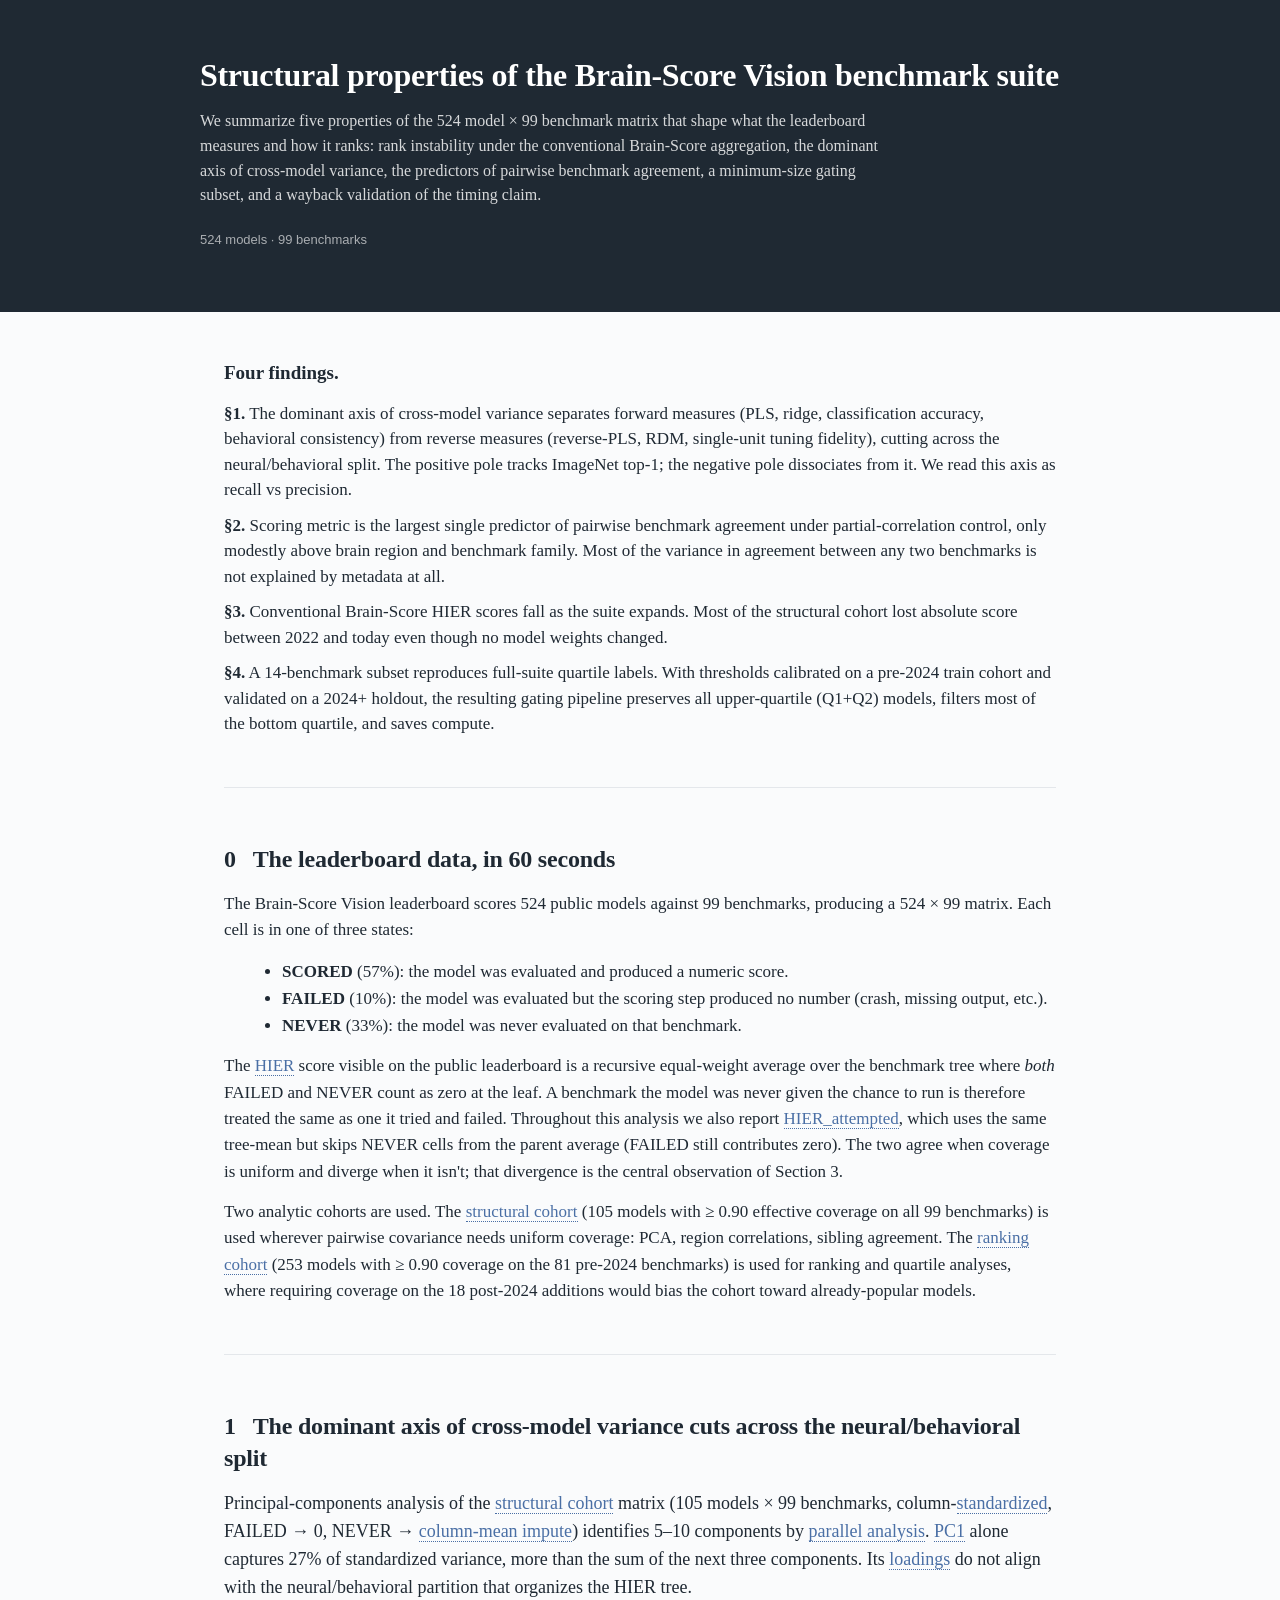
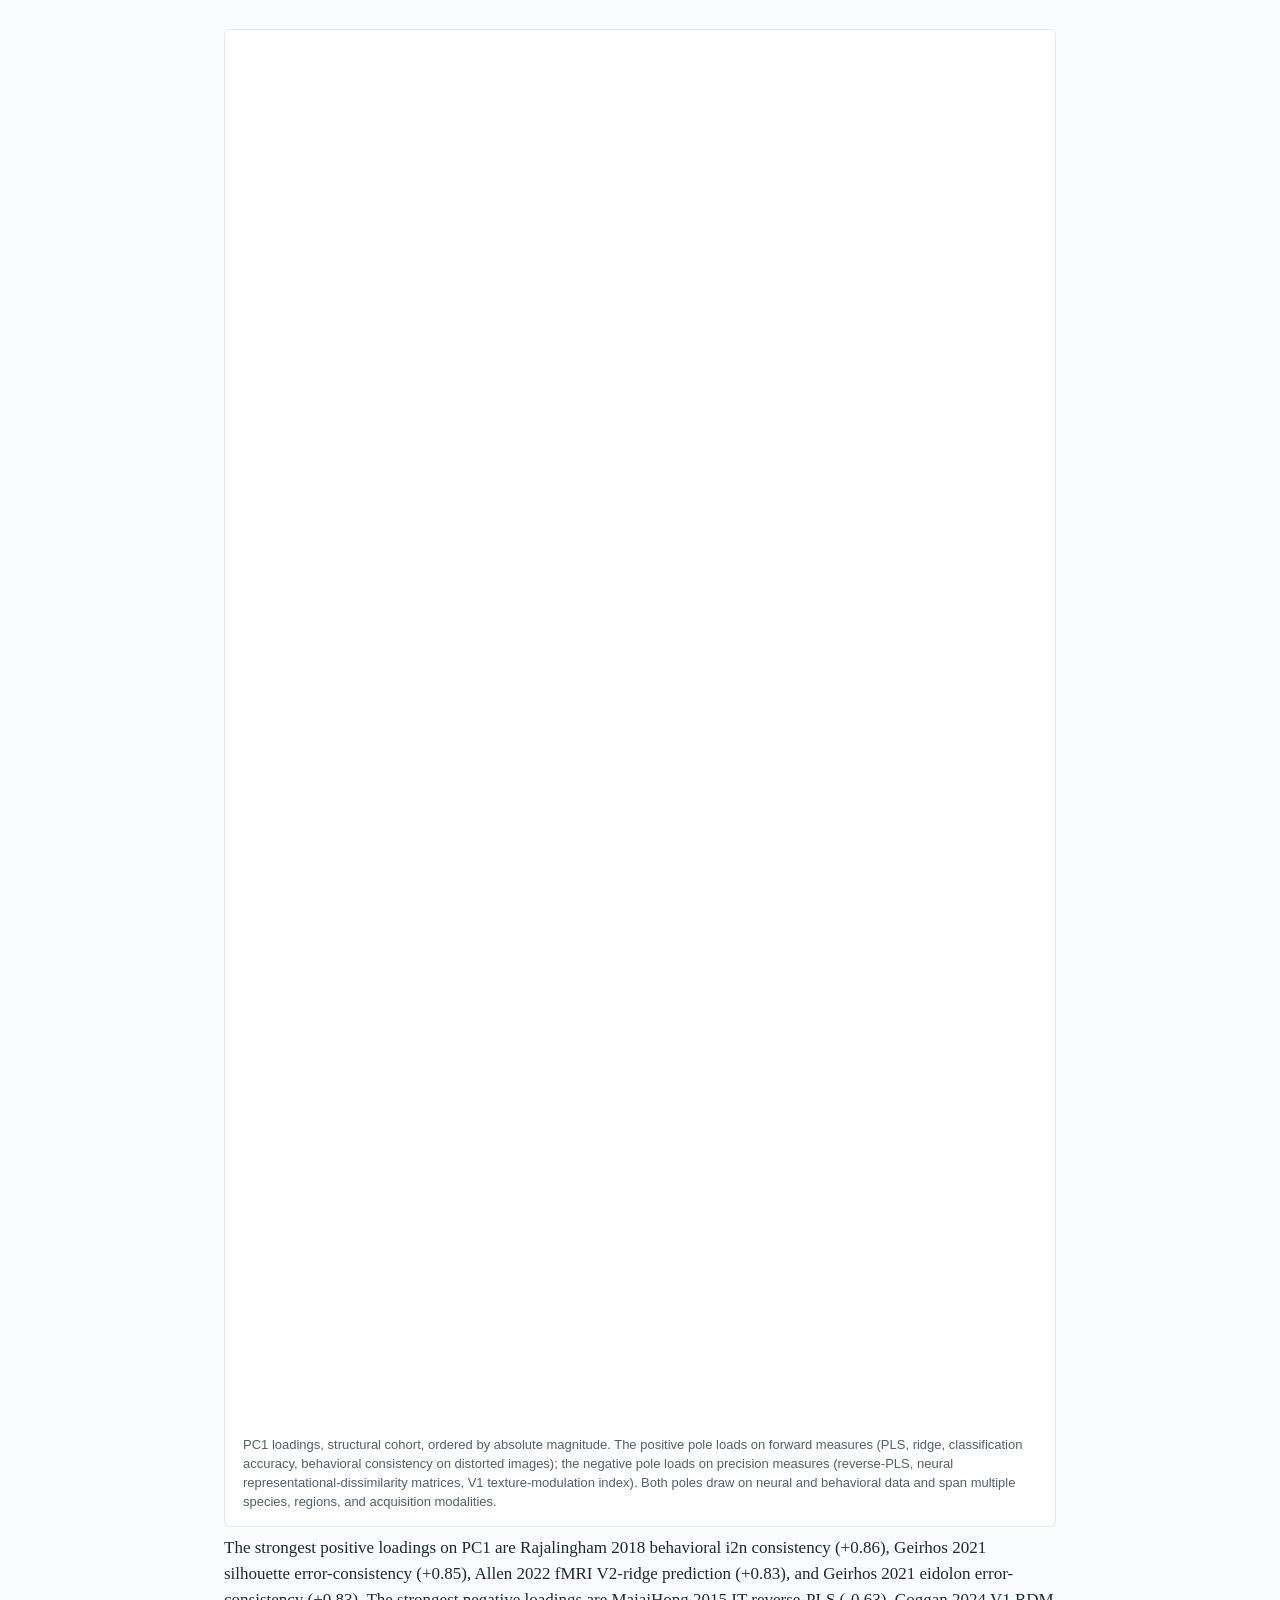
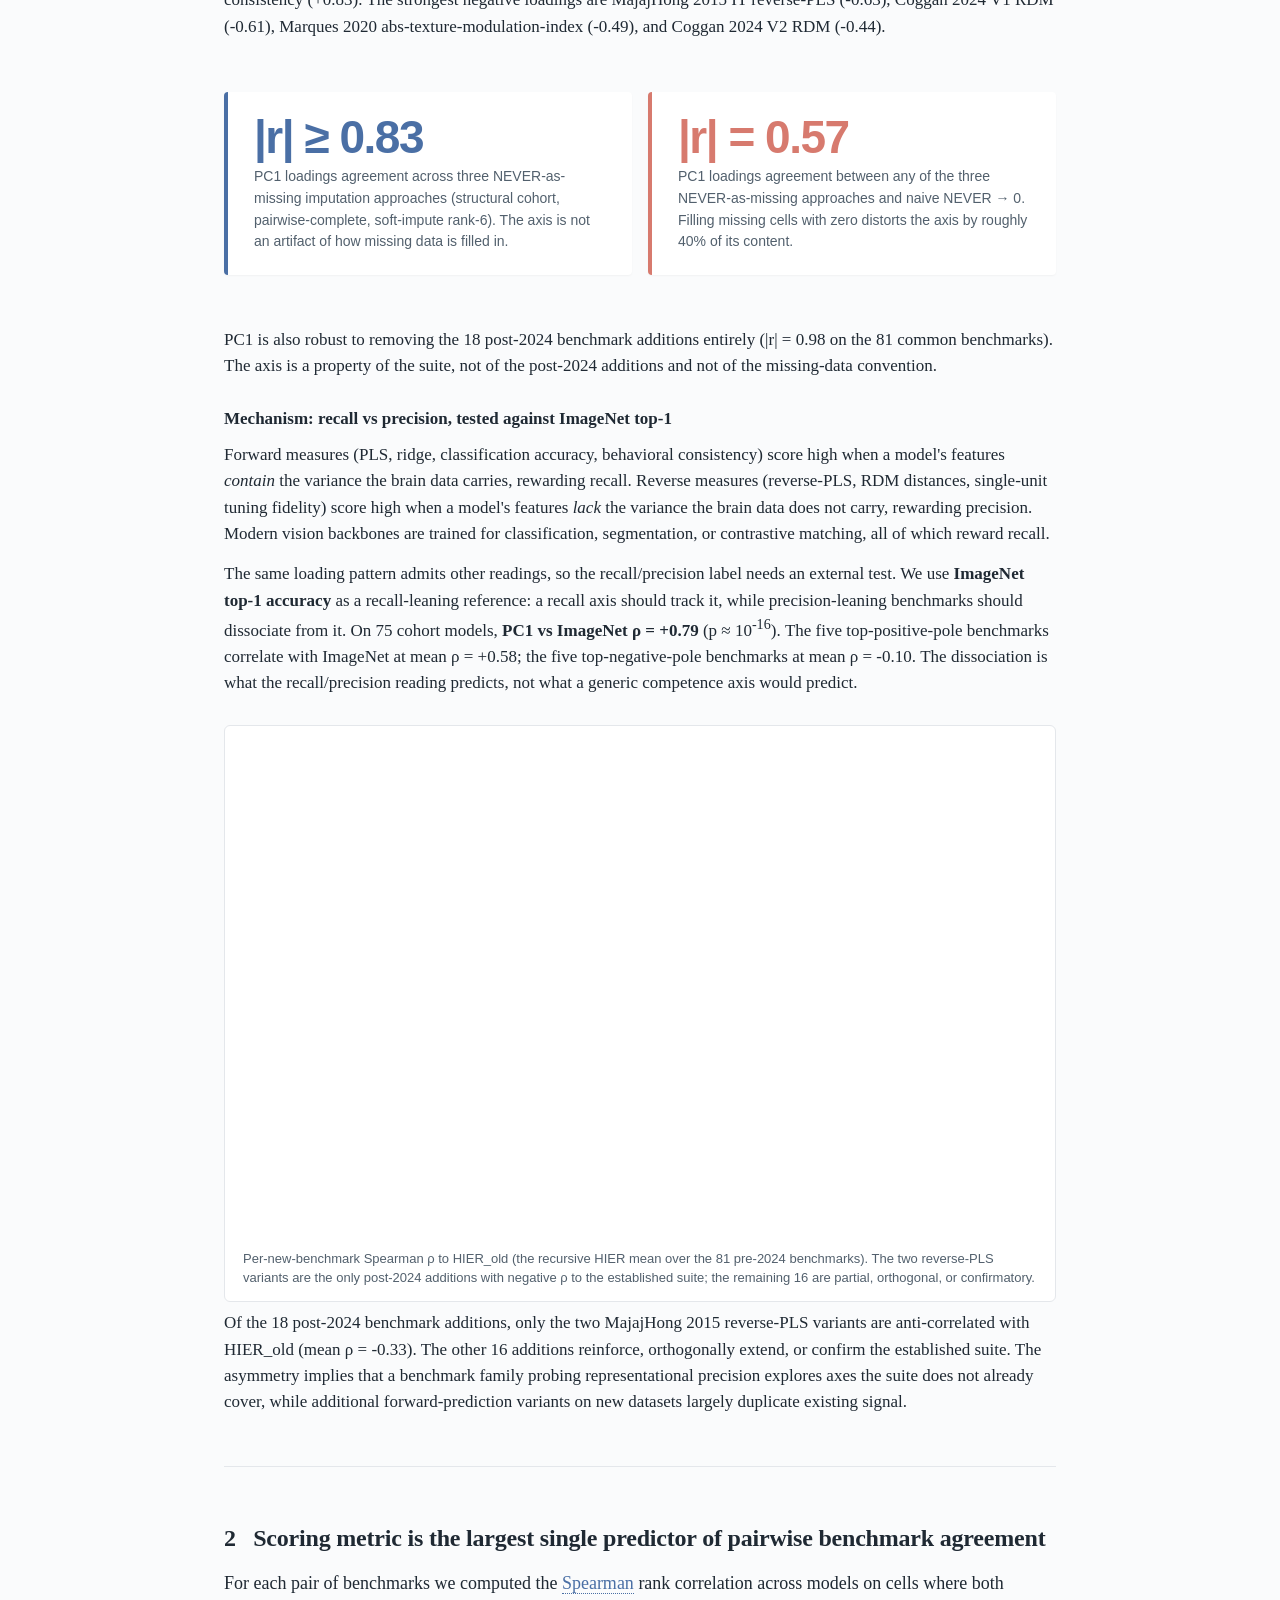
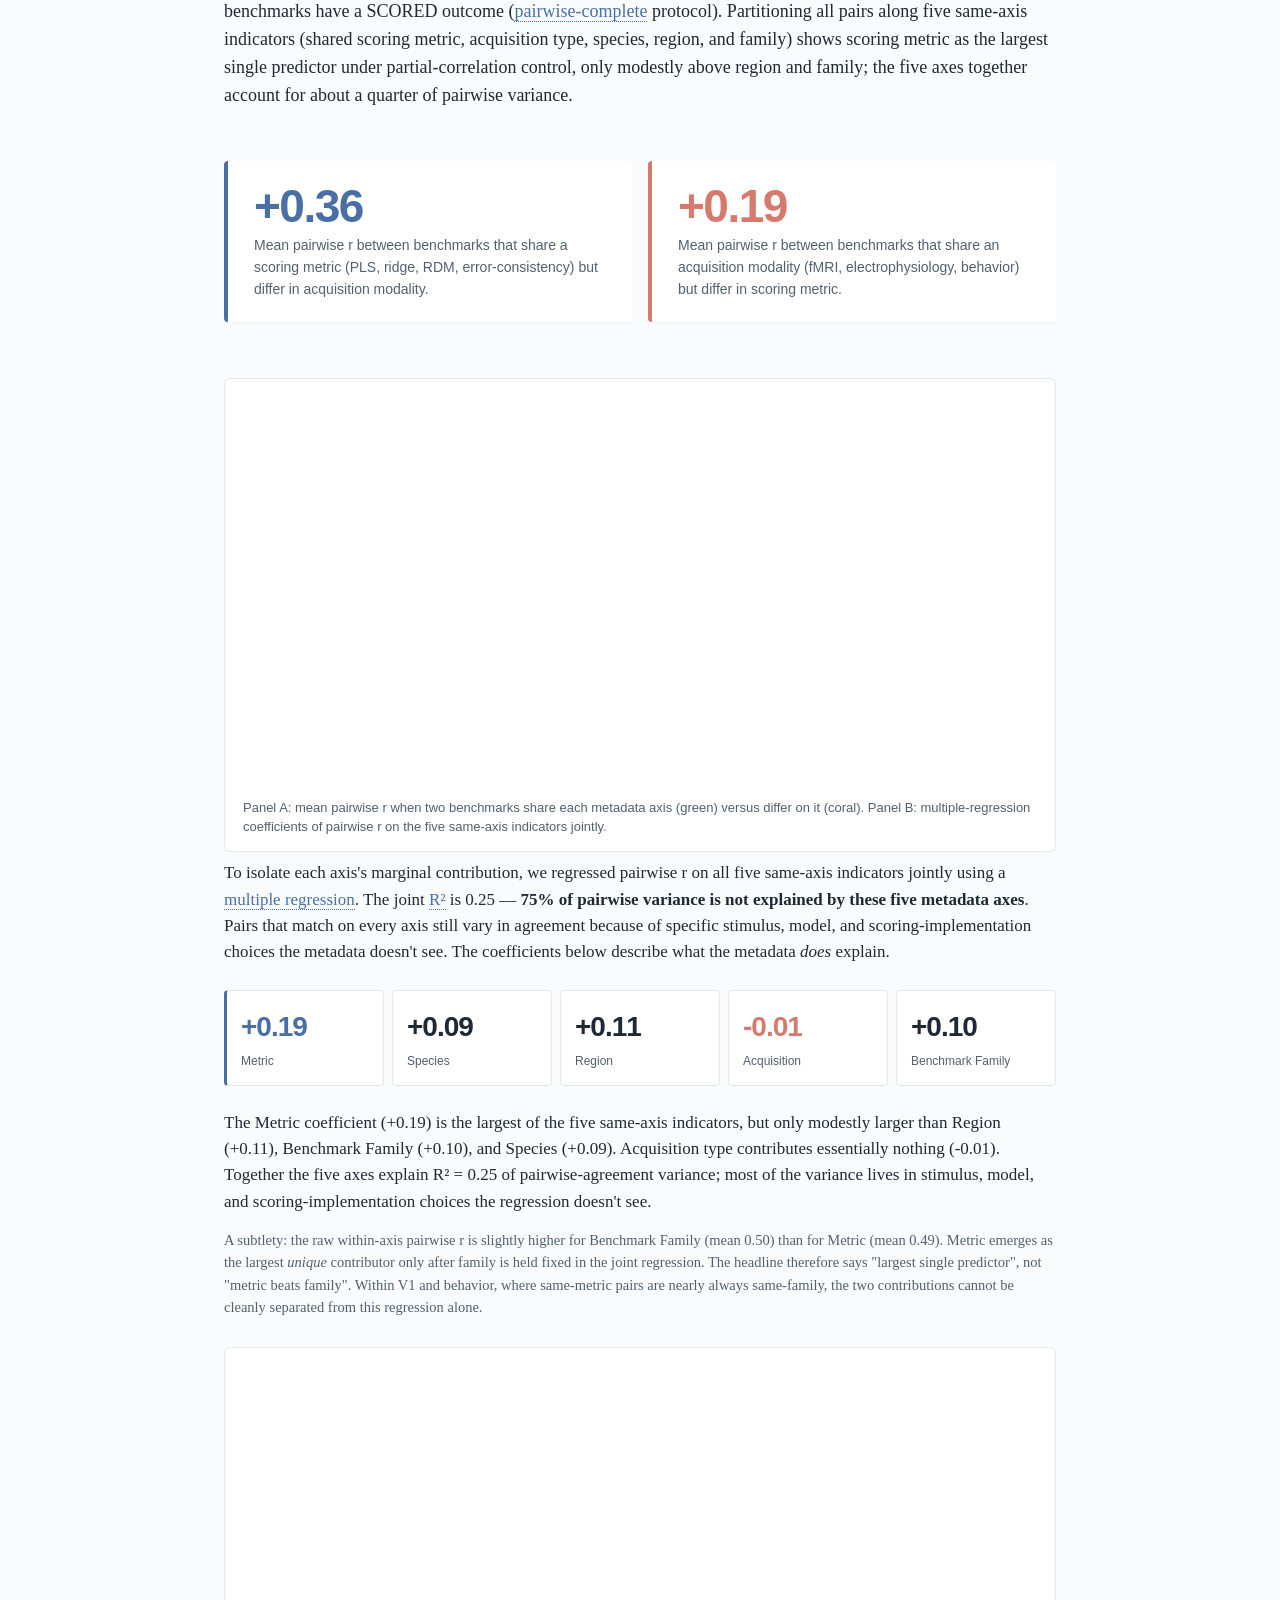
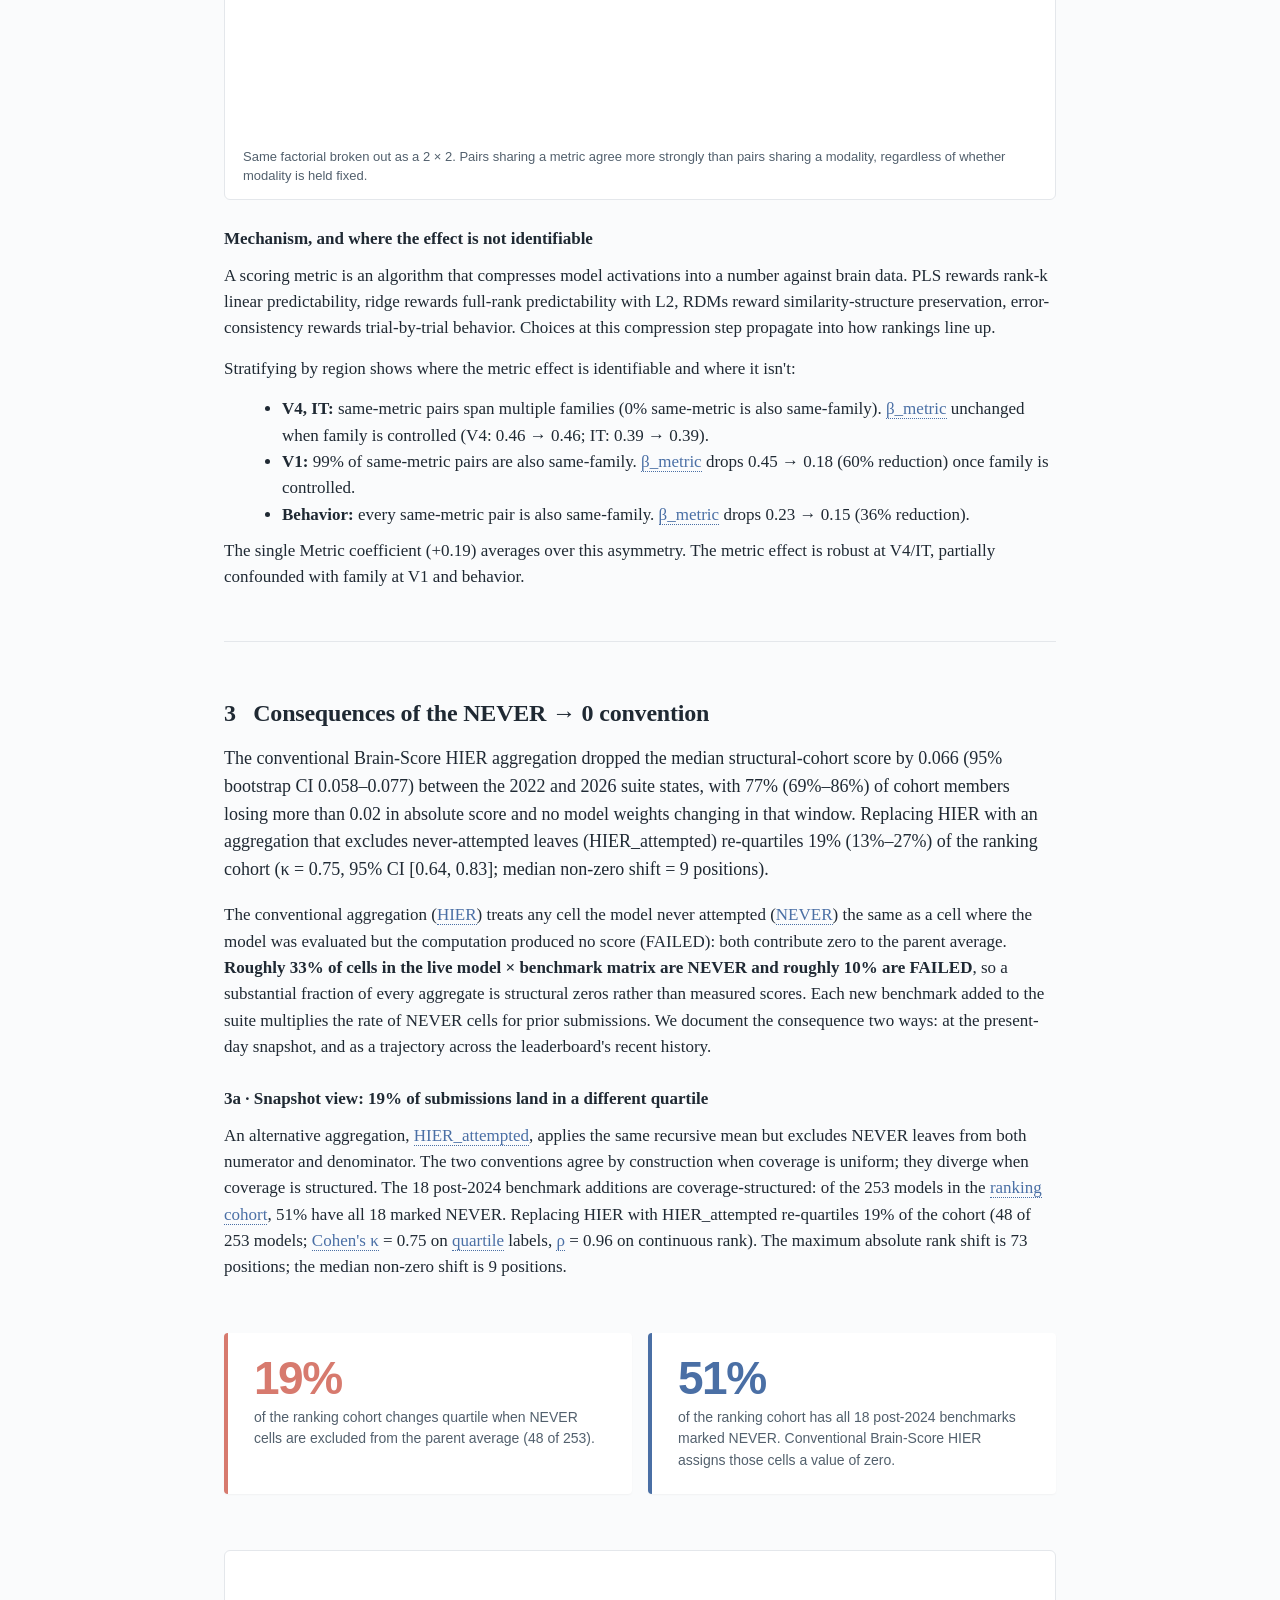
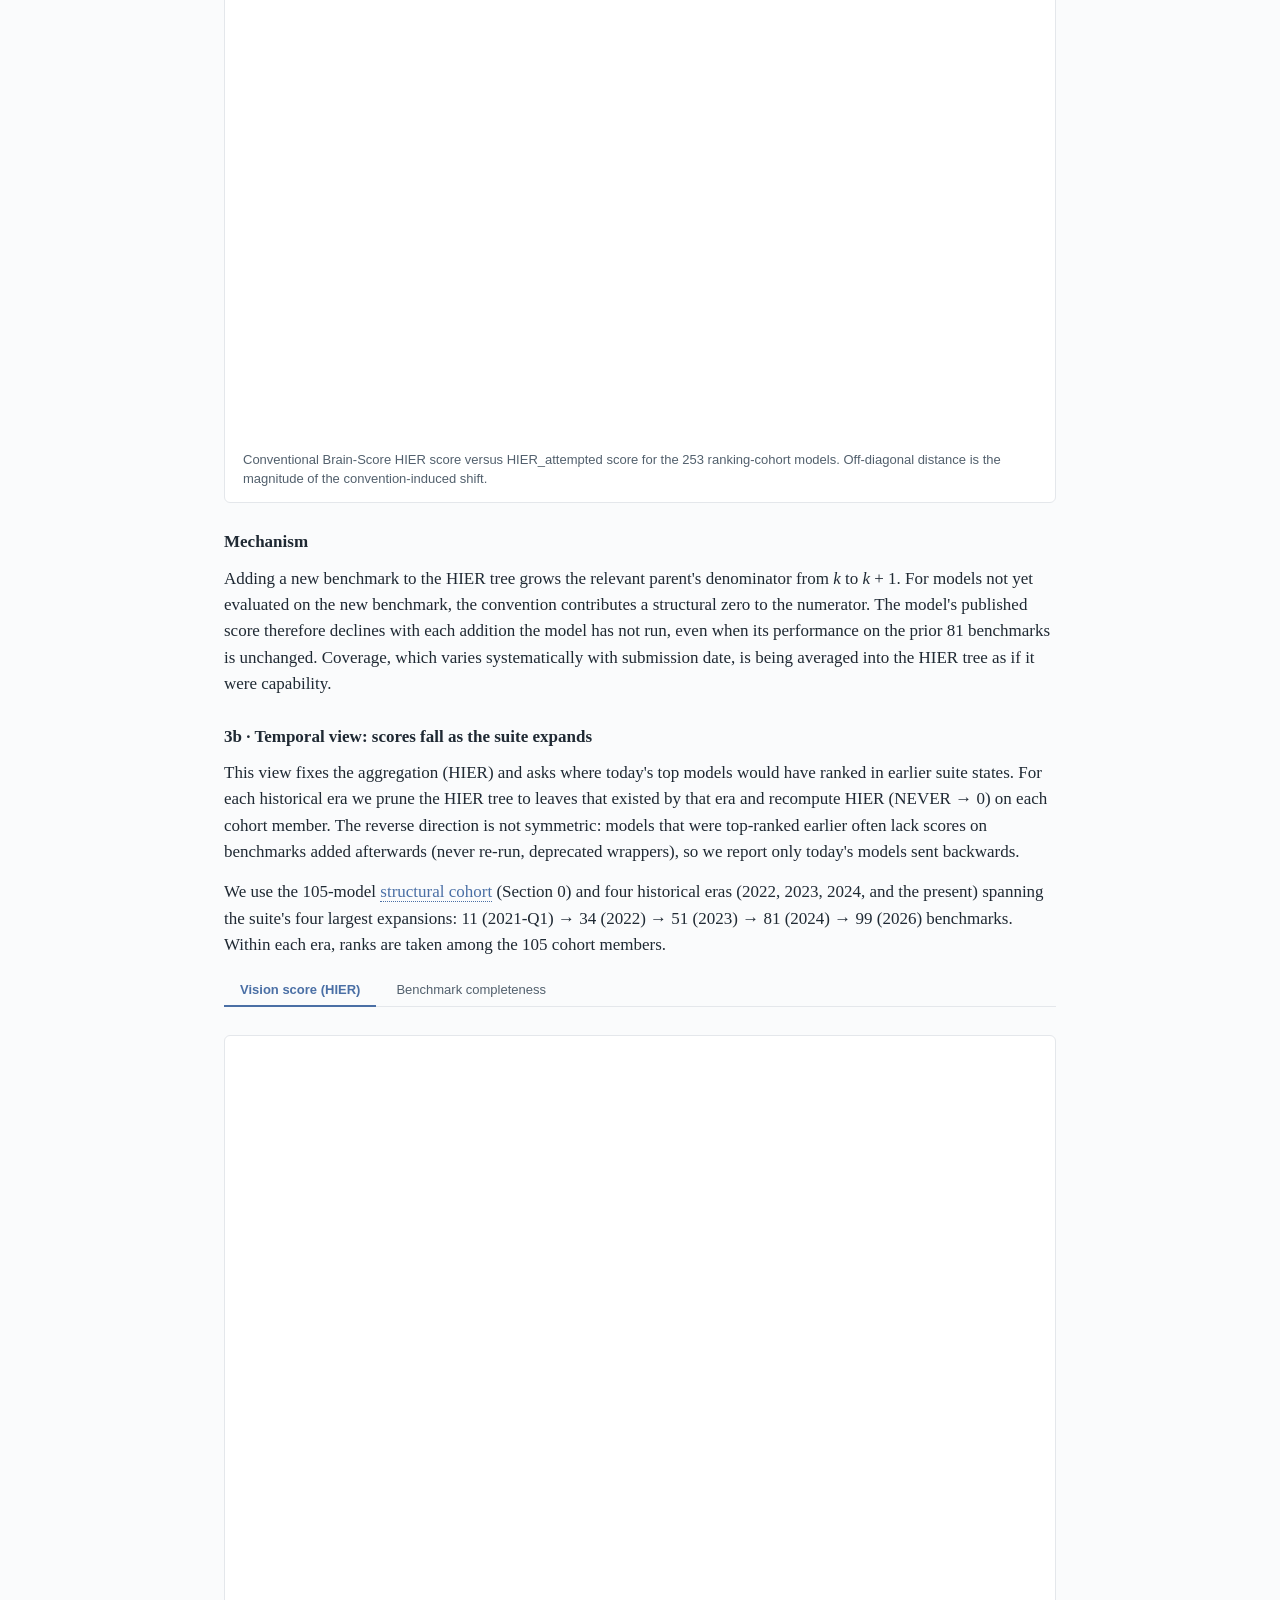
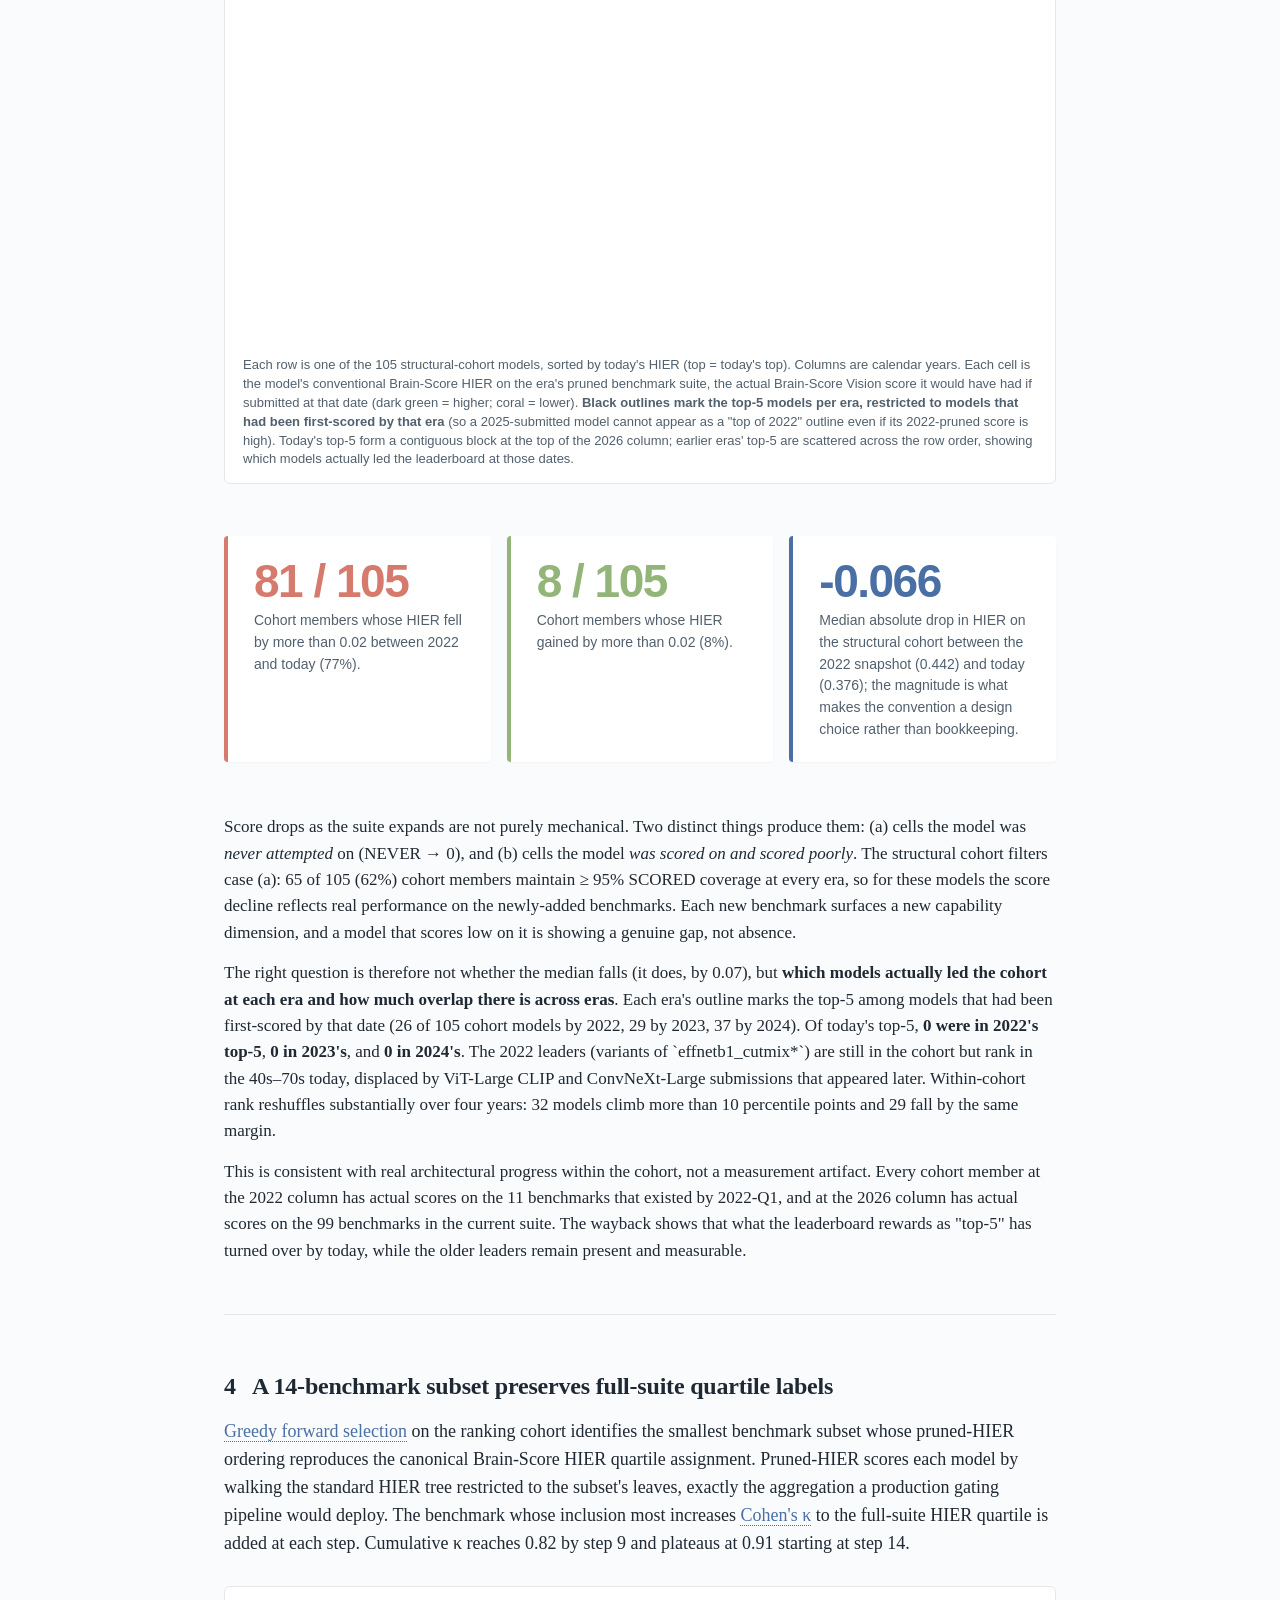
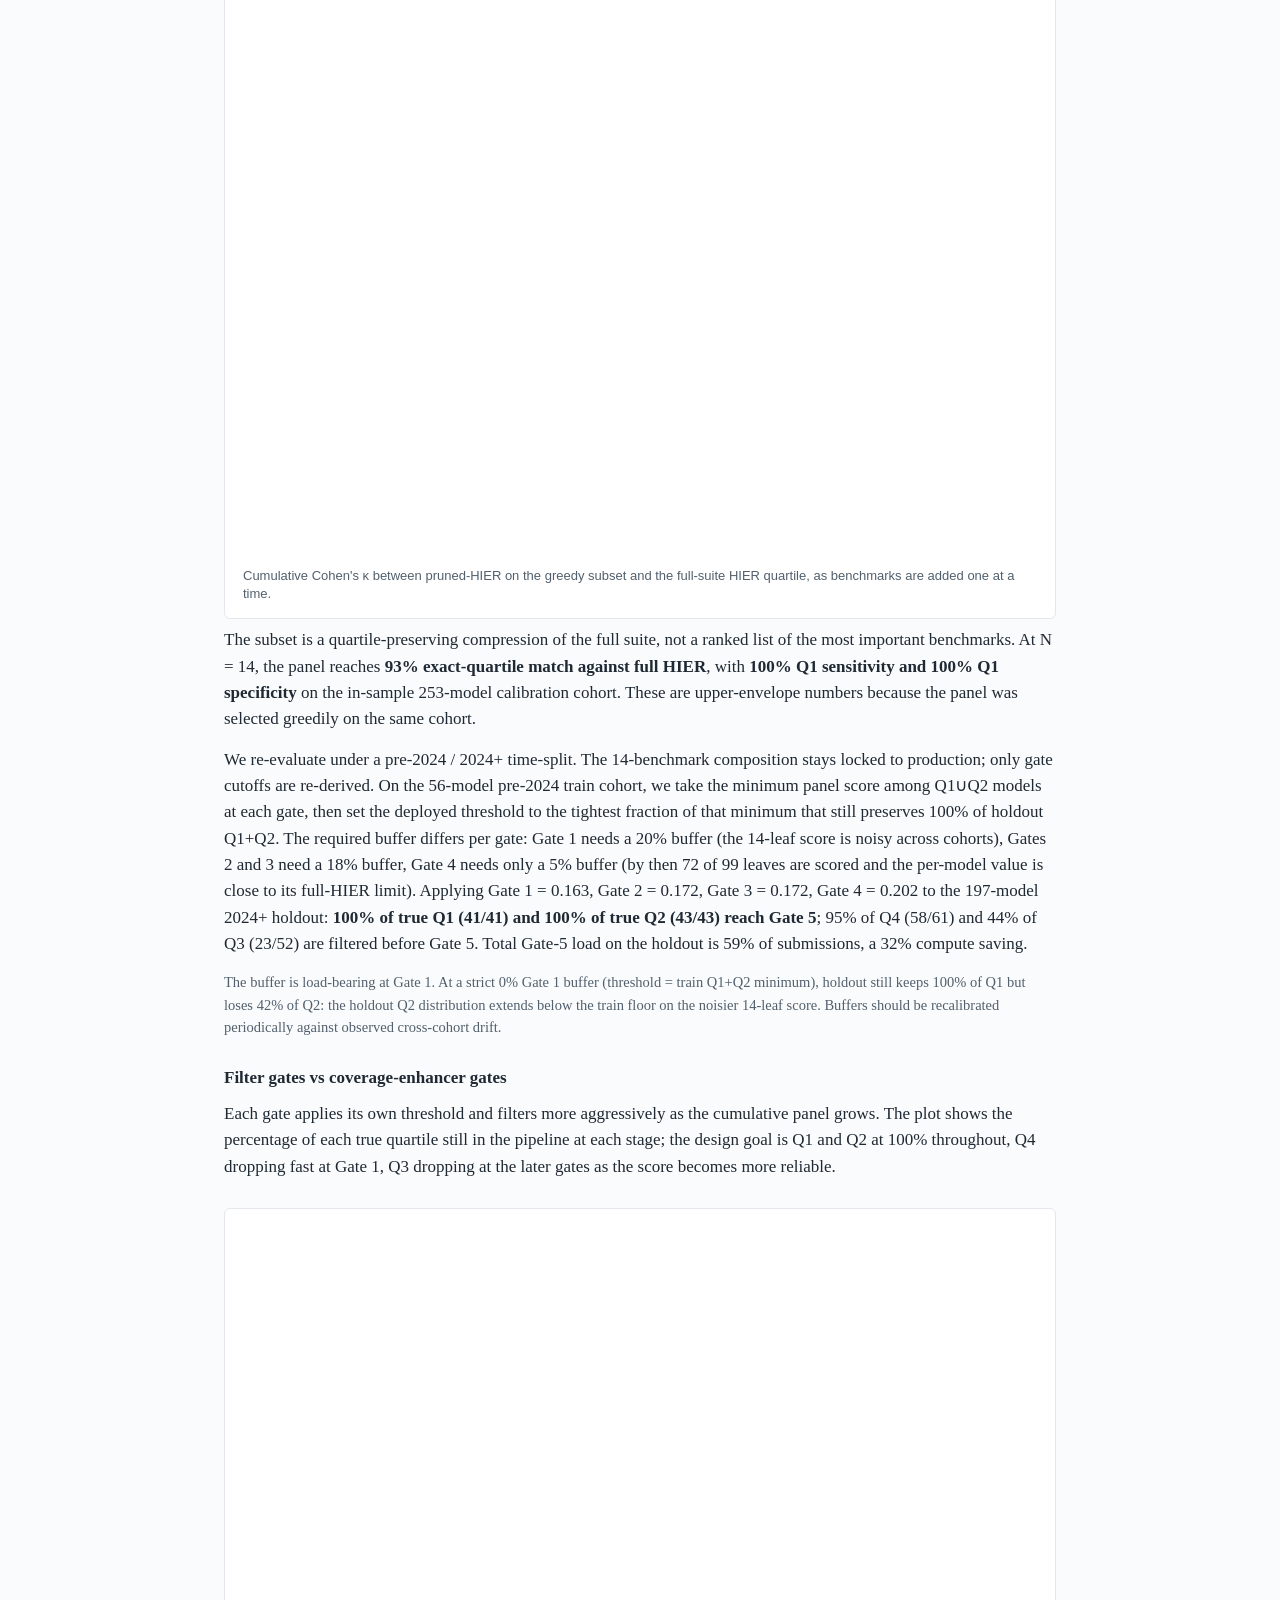
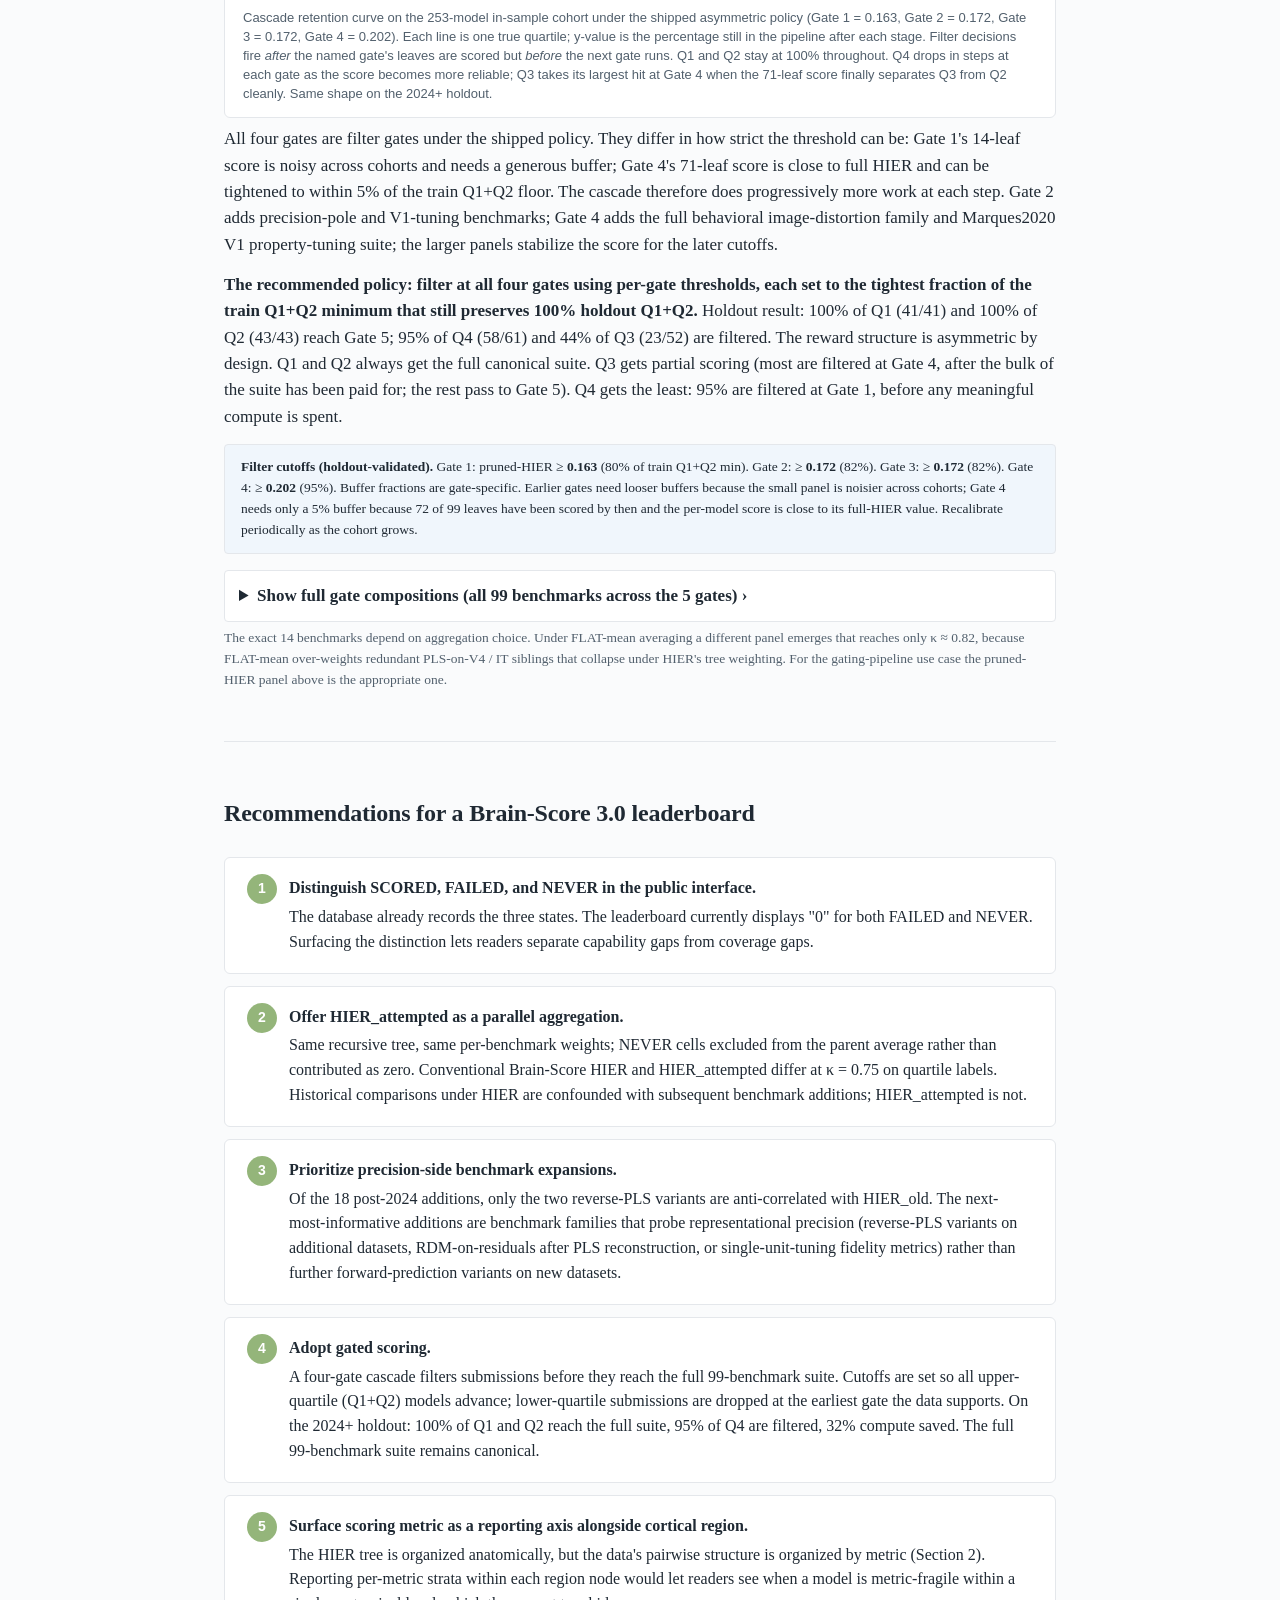
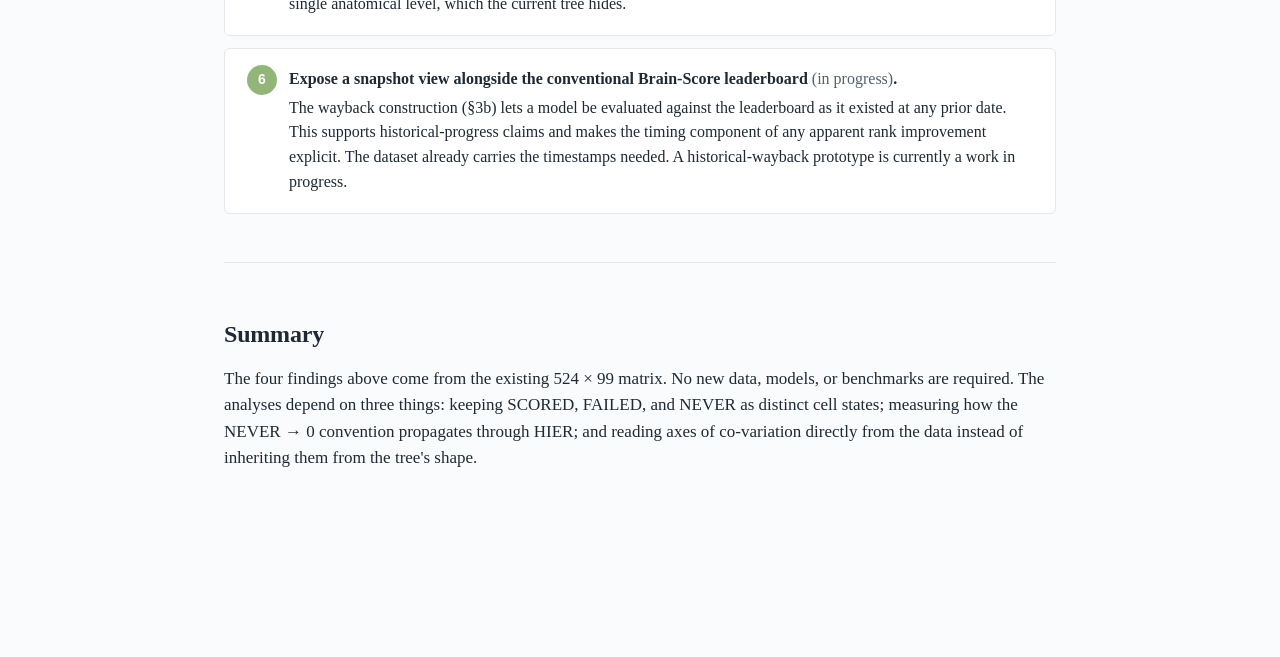
==== story/index.html @ e45cc92d "Update page title and summary wording" ====
<!DOCTYPE html>
<html lang="en">
<head>
<meta charset="UTF-8">
<title>Meta-evaluation story</title>
<meta name="viewport" content="width=device-width, initial-scale=1">
<style>
  * { box-sizing: border-box; }
  body {
    margin: 0; padding: 0;
    font-family: 'Charter', 'Iowan Old Style', Georgia, serif;
    background: #FAFBFC; color: #1F2933;
    font-size: 17px; line-height: 1.55;
  }
  header {
    background: #1F2933; color: white;
    padding: 56px 24px 48px;
  }
  header .inner { max-width: 880px; margin: 0 auto; }
  header h1 {
    margin: 0 0 14px;
    font-size: 32px; font-weight: 600; line-height: 1.22;
    letter-spacing: -0.3px;
  }
  header .sub { font-size: 16px; color: rgba(255,255,255,0.82); max-width: 700px; line-height: 1.55; }
  header .meta {
    margin-top: 22px; font-size: 13px; color: rgba(255,255,255,0.62);
    font-family: -apple-system, BlinkMacSystemFont, 'Inter', 'Helvetica Neue', Arial, sans-serif;
  }
  header .meta a { color: #A8BFD9; text-decoration: none; }
  header .meta a:hover { text-decoration: underline; }
  main { max-width: 880px; margin: 0 auto; padding: 48px 24px 80px; }
  .act { margin: 0 0 56px; padding: 0 0 36px; border-bottom: 1px solid #E4E7EB; }
  .act:last-of-type { border-bottom: none; }
  .act-title {
    margin: 0 0 16px;
    font-size: 24px; line-height: 1.3; font-weight: 600; letter-spacing: -0.2px;
    color: #1F2933;
  }
  h3 {
    font-size: 17px; font-weight: 600; margin: 26px 0 10px;
    color: #1F2933;
  }
  p { margin: 0 0 14px; }
  .lede { font-size: 18px; line-height: 1.55; margin-bottom: 18px; }
  .pullstat {
    margin: 28px 0; padding: 22px 26px;
    background: #FFFFFF;
    border-left: 4px solid #D77A6E;
    border-radius: 4px;
    box-shadow: 0 1px 2px rgba(0,0,0,0.04);
  }
  .pullstat .num {
    font-family: -apple-system, BlinkMacSystemFont, 'Inter', 'Helvetica Neue', Arial, sans-serif;
    font-size: 46px; line-height: 1; font-weight: 700;
    color: #D77A6E; letter-spacing: -1.5px;
  }
  .pullstat .lbl {
    margin-top: 6px;
    font-family: -apple-system, BlinkMacSystemFont, 'Inter', 'Helvetica Neue', Arial, sans-serif;
    font-size: 14px; color: #52606D;
  }
  .pullstat.blue { border-left-color: #4A6FA5; }
  .pullstat.blue .num { color: #4A6FA5; }
  .pullstat.sage { border-left-color: #94B57A; }
  .pullstat.sage .num { color: #94B57A; }
  .stat-grid {
    display: grid; grid-template-columns: 1fr 1fr; gap: 16px; margin: 24px 0;
  }
  @media (max-width: 700px) { .stat-grid { grid-template-columns: 1fr; } }
  .fig {
    margin: 28px 0 8px; padding: 14px;
    background: #FFFFFF;
    border: 1px solid #E4E7EB;
    border-radius: 6px;
  }
  .caption {
    font-family: -apple-system, BlinkMacSystemFont, 'Inter', 'Helvetica Neue', Arial, sans-serif;
    font-size: 13px; color: #52606D;
    margin: 6px 4px 0; line-height: 1.45;
  }
  .callout {
    margin: 26px 0; padding: 18px 22px;
    background: #F0F6FC;
    border-left: 3px solid #4A6FA5;
    border-radius: 4px; font-size: 16px;
  }
  .callout strong { color: #4A6FA5; }
  .action-list { margin: 28px 0 0; padding: 0; list-style: none; counter-reset: action; }
  .action-list li {
    counter-increment: action;
    padding: 18px 22px 18px 64px; margin: 0 0 12px;
    background: #FFFFFF;
    border: 1px solid #E4E7EB;
    border-radius: 6px; position: relative; font-size: 16px;
  }
  .action-list li::before {
    content: counter(action);
    position: absolute; left: 22px; top: 16px;
    width: 30px; height: 30px;
    background: #94B57A; color: white;
    border-radius: 50%;
    font-family: -apple-system, BlinkMacSystemFont, 'Inter', 'Helvetica Neue', Arial, sans-serif;
    font-size: 14px; font-weight: 700;
    display: flex; align-items: center; justify-content: center;
  }
  .action-list strong { display: block; margin-bottom: 4px; }
  code { background: rgba(0,0,0,0.04); padding: 1px 6px; border-radius: 3px; font-size: 14px; }
  .frontiers-table {
    width: 100%; border-collapse: collapse; margin: 18px 0;
    font-family: -apple-system, BlinkMacSystemFont, 'Inter', 'Helvetica Neue', Arial, sans-serif;
    font-size: 13px;
  }
  .frontiers-table th, .frontiers-table td {
    padding: 8px 12px; border-bottom: 1px solid #E4E7EB;
    text-align: left;
  }
  .frontiers-table th { font-weight: 600; color: #52606D;
    background: #F0F6FC;
  }
  .frontiers-table td code { font-size: 11px; padding: 1px 4px; }
  /* Hover tooltip for technical terms (mirrors the comprehensive site) */
  .hint {
    position: relative;
    border-bottom: 1px dotted #4A6FA5;
    cursor: help;
    color: #4A6FA5;
    font-weight: 500;
  }
  .hint::after {
    content: attr(data-tip);
    position: absolute;
    bottom: 130%;
    left: 50%;
    transform: translateX(-50%);
    width: 320px;
    max-width: 90vw;
    padding: 10px 14px;
    background: #1F2933;
    color: #FFFFFF;
    border-radius: 6px;
    font-family: -apple-system, BlinkMacSystemFont, 'Inter', 'Helvetica Neue', Arial, sans-serif;
    font-size: 12.5px;
    font-weight: 400;
    line-height: 1.55;
    text-align: left;
    box-shadow: 0 4px 14px rgba(0,0,0,0.18);
    opacity: 0;
    visibility: hidden;
    transition: opacity 0.12s ease-out, visibility 0.12s ease-out;
    pointer-events: none;
    z-index: 10;
  }
  .hint::before {
    content: "";
    position: absolute;
    bottom: 130%;
    left: 50%;
    transform: translateX(-50%) translateY(8px);
    border: 6px solid transparent;
    border-top-color: #1F2933;
    opacity: 0;
    visibility: hidden;
    transition: opacity 0.12s ease-out, visibility 0.12s ease-out;
    pointer-events: none;
    z-index: 10;
  }
  .hint:hover::after, .hint:focus::after,
  .hint:hover::before, .hint:focus::before {
    opacity: 1; visibility: visible;
  }
  /* Tab toggle (reused for the wayback rank / completeness toggle) */
  .tab-bar {
    display: flex; gap: 4px; margin: 16px 0 0;
    border-bottom: 1px solid #E4E7EB;
    font-family: -apple-system, BlinkMacSystemFont, 'Inter', 'Helvetica Neue', Arial, sans-serif;
  }
  .tab-btn {
    background: transparent; border: none;
    padding: 8px 16px; cursor: pointer;
    border-bottom: 2px solid transparent;
    font-size: 13px; color: #52606D; font-weight: 500;
    margin-bottom: -1px;
  }
  .tab-btn:hover { color: #4A6FA5; }
  .tab-btn.active {
    color: #4A6FA5;
    border-bottom-color: #4A6FA5;
    font-weight: 600;
  }
  .tab-panel.hidden { display: none; }
  footer {
    background: #1F2933; color: rgba(255,255,255,0.7);
    padding: 32px 24px; text-align: center;
    font-family: -apple-system, BlinkMacSystemFont, 'Inter', 'Helvetica Neue', Arial, sans-serif;
    font-size: 13px;
  }
  footer a { color: #A8BFD9; text-decoration: none; }
  footer a:hover { text-decoration: underline; }
</style>
</head>
<body>

<header>
  <div class="inner">
    <h1>Structural properties of the Brain-Score Vision benchmark suite</h1>
    <p class="sub">We summarize five properties of the 524 model × 99 benchmark matrix that shape what the leaderboard measures and how it ranks: rank instability under the conventional Brain-Score aggregation, the dominant axis of cross-model variance, the predictors of pairwise benchmark agreement, a minimum-size gating subset, and a wayback validation of the timing claim.</p>
    <p class="meta">524 models · 99 benchmarks</p>
  </div>
</header>

<main>

<!-- ============ THESIS ============ -->
<section class="act" style="border-bottom:1px solid #E4E7EB;">
  <p style="font-size:19px;line-height:1.4;color:#1F2933;margin:0 0 14px;"><strong>Four findings.</strong></p>
  <p style="font-size:17px;line-height:1.5;color:#1F2933;margin:0 0 10px;"><strong>§1.</strong> The dominant axis of cross-model variance separates forward measures (PLS, ridge, classification accuracy, behavioral consistency) from reverse measures (reverse-PLS, RDM, single-unit tuning fidelity), cutting across the neural/behavioral split. The positive pole tracks ImageNet top-1; the negative pole dissociates from it. We read this axis as recall vs precision.</p>
  <p style="font-size:17px;line-height:1.5;color:#1F2933;margin:0 0 10px;"><strong>§2.</strong> Scoring metric is the largest single predictor of pairwise benchmark agreement under partial-correlation control, only modestly above brain region and benchmark family. Most of the variance in agreement between any two benchmarks is not explained by metadata at all.</p>
  <p style="font-size:17px;line-height:1.5;color:#1F2933;margin:0 0 10px;"><strong>§3.</strong> Conventional Brain-Score HIER scores fall as the suite expands. Most of the structural cohort lost absolute score between 2022 and today even though no model weights changed.</p>
  <p style="font-size:17px;line-height:1.5;color:#1F2933;margin:0 0 14px;"><strong>§4.</strong> A 14-benchmark subset reproduces full-suite quartile labels. With thresholds calibrated on a pre-2024 train cohort and validated on a 2024+ holdout, the resulting gating pipeline preserves all upper-quartile (Q1+Q2) models, filters most of the bottom quartile, and saves compute.</p>
</section>

<!-- ============ 0 · THE LEADERBOARD DATA ============ -->
<section class="act">
  <h2 class="act-title">0 &nbsp; The leaderboard data, in 60 seconds</h2>

  <p>The Brain-Score Vision leaderboard scores 524 public models against 99 benchmarks, producing a 524 × 99 matrix. Each cell is in one of three states:</p>

  <ul style="margin:6px 0 14px 18px;line-height:1.6;">
    <li><strong>SCORED</strong> (57%): the model was evaluated and produced a numeric score.</li>
    <li><strong>FAILED</strong> (10%): the model was evaluated but the scoring step produced no number (crash, missing output, etc.).</li>
    <li><strong>NEVER</strong> (33%): the model was never evaluated on that benchmark.</li>
  </ul>

  <p>The <span class="hint" data-tip="The conventional Brain-Score aggregation: a recursive equal-weight average over the HIER benchmark tree. Each parent node averages its direct children with equal weight; both FAILED and NEVER leaves contribute zero (the NaN → 0 convention)." tabindex="0">HIER</span> score visible on the public leaderboard is a recursive equal-weight average over the benchmark tree where <em>both</em> FAILED and NEVER count as zero at the leaf. A benchmark the model was never given the chance to run is therefore treated the same as one it tried and failed. Throughout this analysis we also report <span class="hint" data-tip="A variant of HIER that skips NEVER cells instead of counting them as zero. Same recursive tree mean as HIER, but a leaf the model was never given the chance to score doesn't enter the parent average at all. FAILED leaves still contribute 0 (the model was evaluated; the result is zero). Use this when you want the score to reflect only what the model was attempted on." tabindex="0">HIER_attempted</span>, which uses the same tree-mean but skips NEVER cells from the parent average (FAILED still contributes zero). The two agree when coverage is uniform and diverge when it isn't; that divergence is the central observation of Section 3.</p>

  <p>Two analytic cohorts are used. The <span class="hint" data-tip="The set of 105 models with effective completeness ≥ 0.90 across ALL 99 leaderboard-visible benchmarks (i.e., the model was scored or attempted-and-failed on at least 89 of the 99 benchmarks). Used for structural analyses (PCA, region correlations, sibling agreement, behavior families) where pairwise covariance requires uniform benchmark coverage. After within-family deduplication at Spearman r ≥ 0.95, 108 → 105 models." tabindex="0">structural cohort</span> (105 models with ≥ 0.90 effective coverage on all 99 benchmarks) is used wherever pairwise covariance needs uniform coverage: PCA, region correlations, sibling agreement. The <span class="hint" data-tip="The set of 253 models with effective completeness ≥ 0.90 across the 81 PRE-2024 benchmarks (post-2024 variants are not required for cohort selection because they were preferentially scored on already-popular models, which would bias the cohort upward). Used for ranking-based analyses (aggregation comparisons, discrimination, robustness, gating panel). Broader than the structural cohort because the 18 post-2024 benchmarks don't gate membership." tabindex="0">ranking cohort</span> (253 models with ≥ 0.90 coverage on the 81 pre-2024 benchmarks) is used for ranking and quartile analyses, where requiring coverage on the 18 post-2024 additions would bias the cohort toward already-popular models.</p>
</section>

<!-- ============ 1 · DOMINANT AXIS OF VARIANCE ============ -->
<section class="act">
  <h2 class="act-title">1 &nbsp; The dominant axis of cross-model variance cuts across the neural/behavioral split</h2>

  <p class="lede">Principal-components analysis of the <span class="hint" data-tip="The set of 105 models with effective completeness ≥ 0.90 across ALL 99 leaderboard-visible benchmarks (i.e., the model was scored or attempted-and-failed on at least 89 of the 99 benchmarks). Used for structural analyses (PCA, region correlations, sibling agreement, behavior families) where pairwise covariance requires uniform benchmark coverage. After within-family deduplication at Spearman r ≥ 0.95, 108 → 105 models." tabindex="0">structural cohort</span> matrix (105 models × 99 benchmarks, column-<span class="hint" data-tip="Each benchmark column is z-scored before PCA (subtract the cohort mean, divide by the cohort standard deviation), so every benchmark contributes the same total variance regardless of its raw scale." tabindex="0">standardized</span>, FAILED → 0, NEVER → <span class="hint" data-tip="Fill a missing cell in the model × benchmark matrix with the average of the column it belongs to (averaging over models that did score that benchmark). The simplest imputation possible; used only when a small fraction of cells need filling (e.g., the ≤0.5% NEVER cells inside the structural cohort) and the imputed values are not the focus of the analysis." tabindex="0">column-mean impute</span>) identifies 5–10 components by <span class="hint" data-tip="A method (Horn, 1965) for deciding how many PCs are real vs. sampling noise. Generate many random matrices of the same shape as the data, compute their eigenvalues, and keep only the observed eigenvalues that exceed the 95th percentile of the random null at the same rank position. At N ≈ P this is the standard correction to the eigenvalue inflation that Kaiser and cumulative-variance rules suffer from." tabindex="0">parallel analysis</span>. <span class="hint" data-tip="An axis of the data along which models vary the most. PC1 is the direction of largest variance; PC2 is the next-largest direction perpendicular to PC1; etc. Each PC has an eigenvalue (how much variance it captures) and loadings (which benchmarks define it)." tabindex="0">PC1</span> alone captures 27% of standardized variance, more than the sum of the next three components. Its <span class="hint" data-tip="The Pearson correlation between an original variable (here, a benchmark) and a principal component. A high positive loading means the benchmark moves in the same direction as the PC; a high negative loading means it moves opposite. Loadings range from -1 to +1." tabindex="0">loadings</span> do not align with the neural/behavioral partition that organizes the HIER tree.</p>

  <div class="fig"><div id="plot-576db5b2fe80" class="plotly-graph-div" data-defer="1" style="height:1386px; min-height:1386px; width:100%;"></div><script>window.__plotly_pending=window.__plotly_pending||{};window.__plotly_pending["plot-576db5b2fe80"]={"data":[{"colorbar":{"thickness":11,"title":{"text":"Loading"}},"colorscale":[[0.0,"#C97A6F"],[0.25,"#E5B3AB"],[0.5,"#F5F1E8"],[0.75,"#B7D6A8"],[1.0,"#6FA666"]],"hoverinfo":"text","hovertext":[["\u003cb\u003eAllen2022_fmri_surface.IT-rdm\u003c\u002fb\u003e\u003cbr\u003ePC1 loading: +0.354"],["\u003cb\u003eAllen2022_fmri_surface.IT-ridge\u003c\u002fb\u003e\u003cbr\u003ePC1 loading: +0.810"],["\u003cb\u003eAllen2022_fmri_surface.V1-rdm\u003c\u002fb\u003e\u003cbr\u003ePC1 loading: +0.100"],["\u003cb\u003eAllen2022_fmri_surface.V1-ridge\u003c\u002fb\u003e\u003cbr\u003ePC1 loading: +0.733"],["\u003cb\u003eAllen2022_fmri_surface.V2-rdm\u003c\u002fb\u003e\u003cbr\u003ePC1 loading: +0.190"],["\u003cb\u003eAllen2022_fmri_surface.V2-ridge\u003c\u002fb\u003e\u003cbr\u003ePC1 loading: +0.834"],["\u003cb\u003eAllen2022_fmri_surface.V4-rdm\u003c\u002fb\u003e\u003cbr\u003ePC1 loading: +0.218"],["\u003cb\u003eAllen2022_fmri_surface.V4-ridge\u003c\u002fb\u003e\u003cbr\u003ePC1 loading: +0.819"],["\u003cb\u003eBMD2024.dotted_1Behavioral-accuracy_distance\u003c\u002fb\u003e\u003cbr\u003ePC1 loading: +0.552"],["\u003cb\u003eBMD2024.dotted_2Behavioral-accuracy_distance\u003c\u002fb\u003e\u003cbr\u003ePC1 loading: +0.540"],["\u003cb\u003eBMD2024.texture_1Behavioral-accuracy_distance\u003c\u002fb\u003e\u003cbr\u003ePC1 loading: +0.612"],["\u003cb\u003eBMD2024.texture_2Behavioral-accuracy_distance\u003c\u002fb\u003e\u003cbr\u003ePC1 loading: +0.601"],["\u003cb\u003eBaker2022fragmented-accuracy_delta\u003c\u002fb\u003e\u003cbr\u003ePC1 loading: +0.675"],["\u003cb\u003eBaker2022frankenstein-accuracy_delta\u003c\u002fb\u003e\u003cbr\u003ePC1 loading: +0.687"],["\u003cb\u003eBaker2022inverted-accuracy_delta\u003c\u002fb\u003e\u003cbr\u003ePC1 loading: +0.280"],["\u003cb\u003eBracci2019.anteriorVTC-rdm\u003c\u002fb\u003e\u003cbr\u003ePC1 loading: +0.556"],["\u003cb\u003eFerguson2024circle_line-value_delta\u003c\u002fb\u003e\u003cbr\u003ePC1 loading: +0.223"],["\u003cb\u003eFerguson2024color-value_delta\u003c\u002fb\u003e\u003cbr\u003ePC1 loading: +0.694"],["\u003cb\u003eFerguson2024convergence-value_delta\u003c\u002fb\u003e\u003cbr\u003ePC1 loading: -0.035"],["\u003cb\u003eFerguson2024eighth-value_delta\u003c\u002fb\u003e\u003cbr\u003ePC1 loading: +0.433"],["\u003cb\u003eFerguson2024gray_easy-value_delta\u003c\u002fb\u003e\u003cbr\u003ePC1 loading: +0.393"],["\u003cb\u003eFerguson2024gray_hard-value_delta\u003c\u002fb\u003e\u003cbr\u003ePC1 loading: +0.166"],["\u003cb\u003eFerguson2024half-value_delta\u003c\u002fb\u003e\u003cbr\u003ePC1 loading: +0.281"],["\u003cb\u003eFerguson2024juncture-value_delta\u003c\u002fb\u003e\u003cbr\u003ePC1 loading: +0.210"],["\u003cb\u003eFerguson2024lle-value_delta\u003c\u002fb\u003e\u003cbr\u003ePC1 loading: +0.041"],["\u003cb\u003eFerguson2024llh-value_delta\u003c\u002fb\u003e\u003cbr\u003ePC1 loading: -0.109"],["\u003cb\u003eFerguson2024quarter-value_delta\u003c\u002fb\u003e\u003cbr\u003ePC1 loading: +0.369"],["\u003cb\u003eFerguson2024round_f-value_delta\u003c\u002fb\u003e\u003cbr\u003ePC1 loading: -0.081"],["\u003cb\u003eFerguson2024round_v-value_delta\u003c\u002fb\u003e\u003cbr\u003ePC1 loading: +0.131"],["\u003cb\u003eFerguson2024tilted_line-value_delta\u003c\u002fb\u003e\u003cbr\u003ePC1 loading: +0.283"],["\u003cb\u003eFreemanZiemba2013.V1-pls\u003c\u002fb\u003e\u003cbr\u003ePC1 loading: -0.108"],["\u003cb\u003eFreemanZiemba2013.V2-pls\u003c\u002fb\u003e\u003cbr\u003ePC1 loading: +0.531"],["\u003cb\u003eGeirhos2021colour-error_consistency\u003c\u002fb\u003e\u003cbr\u003ePC1 loading: +0.749"],["\u003cb\u003eGeirhos2021contrast-error_consistency\u003c\u002fb\u003e\u003cbr\u003ePC1 loading: +0.582"],["\u003cb\u003eGeirhos2021cueconflict-error_consistency\u003c\u002fb\u003e\u003cbr\u003ePC1 loading: +0.754"],["\u003cb\u003eGeirhos2021edge-error_consistency\u003c\u002fb\u003e\u003cbr\u003ePC1 loading: +0.595"],["\u003cb\u003eGeirhos2021eidolonI-error_consistency\u003c\u002fb\u003e\u003cbr\u003ePC1 loading: +0.833"],["\u003cb\u003eGeirhos2021eidolonII-error_consistency\u003c\u002fb\u003e\u003cbr\u003ePC1 loading: +0.807"],["\u003cb\u003eGeirhos2021eidolonIII-error_consistency\u003c\u002fb\u003e\u003cbr\u003ePC1 loading: +0.826"],["\u003cb\u003eGeirhos2021falsecolour-error_consistency\u003c\u002fb\u003e\u003cbr\u003ePC1 loading: +0.761"],["\u003cb\u003eGeirhos2021highpass-error_consistency\u003c\u002fb\u003e\u003cbr\u003ePC1 loading: +0.561"],["\u003cb\u003eGeirhos2021lowpass-error_consistency\u003c\u002fb\u003e\u003cbr\u003ePC1 loading: +0.763"],["\u003cb\u003eGeirhos2021phasescrambling-error_consistency\u003c\u002fb\u003e\u003cbr\u003ePC1 loading: +0.744"],["\u003cb\u003eGeirhos2021powerequalisation-error_consistency\u003c\u002fb\u003e\u003cbr\u003ePC1 loading: +0.722"],["\u003cb\u003eGeirhos2021rotation-error_consistency\u003c\u002fb\u003e\u003cbr\u003ePC1 loading: +0.757"],["\u003cb\u003eGeirhos2021silhouette-error_consistency\u003c\u002fb\u003e\u003cbr\u003ePC1 loading: +0.851"],["\u003cb\u003eGeirhos2021sketch-error_consistency\u003c\u002fb\u003e\u003cbr\u003ePC1 loading: +0.719"],["\u003cb\u003eGeirhos2021stylized-error_consistency\u003c\u002fb\u003e\u003cbr\u003ePC1 loading: +0.792"],["\u003cb\u003eGeirhos2021uniformnoise-error_consistency\u003c\u002fb\u003e\u003cbr\u003ePC1 loading: +0.752"],["\u003cb\u003eGifford2022.IT-ridgecv\u003c\u002fb\u003e\u003cbr\u003ePC1 loading: +0.719"],["\u003cb\u003eHebart2023-match\u003c\u002fb\u003e\u003cbr\u003ePC1 loading: +0.400"],["\u003cb\u003eHebart2023_fmri.IT-ridgecv\u003c\u002fb\u003e\u003cbr\u003ePC1 loading: +0.711"],["\u003cb\u003eHebart2023_fmri.V1-ridgecv\u003c\u002fb\u003e\u003cbr\u003ePC1 loading: +0.227"],["\u003cb\u003eHebart2023_fmri.V2-ridgecv\u003c\u002fb\u003e\u003cbr\u003ePC1 loading: +0.697"],["\u003cb\u003eHebart2023_fmri.V4-ridgecv\u003c\u002fb\u003e\u003cbr\u003ePC1 loading: +0.535"],["\u003cb\u003eKar2019-ost\u003c\u002fb\u003e\u003cbr\u003ePC1 loading: -0.180"],["\u003cb\u003eMajajHong2015.IT-pls\u003c\u002fb\u003e\u003cbr\u003ePC1 loading: +0.771"],["\u003cb\u003eMajajHong2015.V4-pls\u003c\u002fb\u003e\u003cbr\u003ePC1 loading: +0.617"],["\u003cb\u003eMajajHong2015public.IT-reverse_pls\u003c\u002fb\u003e\u003cbr\u003ePC1 loading: -0.630"],["\u003cb\u003eMajajHong2015public.V4-reverse_pls\u003c\u002fb\u003e\u003cbr\u003ePC1 loading: -0.385"],["\u003cb\u003eManiquet2024-confusion_similarity\u003c\u002fb\u003e\u003cbr\u003ePC1 loading: -0.204"],["\u003cb\u003eManiquet2024-tasks_consistency\u003c\u002fb\u003e\u003cbr\u003ePC1 loading: +0.464"],["\u003cb\u003eMarques2020_Cavanaugh2002-grating_summation_field\u003c\u002fb\u003e\u003cbr\u003ePC1 loading: +0.158"],["\u003cb\u003eMarques2020_Cavanaugh2002-surround_diameter\u003c\u002fb\u003e\u003cbr\u003ePC1 loading: +0.206"],["\u003cb\u003eMarques2020_Cavanaugh2002-surround_suppression_index\u003c\u002fb\u003e\u003cbr\u003ePC1 loading: +0.065"],["\u003cb\u003eMarques2020_DeValois1982-peak_sf\u003c\u002fb\u003e\u003cbr\u003ePC1 loading: -0.014"],["\u003cb\u003eMarques2020_DeValois1982-pref_or\u003c\u002fb\u003e\u003cbr\u003ePC1 loading: +0.310"],["\u003cb\u003eMarques2020_FreemanZiemba2013-abs_texture_modulation_index\u003c\u002fb\u003e\u003cbr\u003ePC1 loading: -0.488"],["\u003cb\u003eMarques2020_FreemanZiemba2013-max_noise\u003c\u002fb\u003e\u003cbr\u003ePC1 loading: +0.301"],["\u003cb\u003eMarques2020_FreemanZiemba2013-max_texture\u003c\u002fb\u003e\u003cbr\u003ePC1 loading: +0.375"],["\u003cb\u003eMarques2020_FreemanZiemba2013-texture_modulation_index\u003c\u002fb\u003e\u003cbr\u003ePC1 loading: -0.056"],["\u003cb\u003eMarques2020_FreemanZiemba2013-texture_selectivity\u003c\u002fb\u003e\u003cbr\u003ePC1 loading: +0.364"],["\u003cb\u003eMarques2020_FreemanZiemba2013-texture_sparseness\u003c\u002fb\u003e\u003cbr\u003ePC1 loading: +0.338"],["\u003cb\u003eMarques2020_FreemanZiemba2013-texture_variance_ratio\u003c\u002fb\u003e\u003cbr\u003ePC1 loading: +0.271"],["\u003cb\u003eMarques2020_Ringach2002-circular_variance\u003c\u002fb\u003e\u003cbr\u003ePC1 loading: +0.288"],["\u003cb\u003eMarques2020_Ringach2002-cv_bandwidth_ratio\u003c\u002fb\u003e\u003cbr\u003ePC1 loading: +0.204"],["\u003cb\u003eMarques2020_Ringach2002-max_dc\u003c\u002fb\u003e\u003cbr\u003ePC1 loading: +0.250"],["\u003cb\u003eMarques2020_Ringach2002-modulation_ratio\u003c\u002fb\u003e\u003cbr\u003ePC1 loading: +0.331"],["\u003cb\u003eMarques2020_Ringach2002-opr_cv_diff\u003c\u002fb\u003e\u003cbr\u003ePC1 loading: +0.151"],["\u003cb\u003eMarques2020_Ringach2002-or_bandwidth\u003c\u002fb\u003e\u003cbr\u003ePC1 loading: +0.345"],["\u003cb\u003eMarques2020_Ringach2002-or_selective\u003c\u002fb\u003e\u003cbr\u003ePC1 loading: +0.110"],["\u003cb\u003eMarques2020_Ringach2002-orth_pref_ratio\u003c\u002fb\u003e\u003cbr\u003ePC1 loading: +0.235"],["\u003cb\u003eMarques2020_Schiller1976-sf_bandwidth\u003c\u002fb\u003e\u003cbr\u003ePC1 loading: +0.059"],["\u003cb\u003eMarques2020_Schiller1976-sf_selective\u003c\u002fb\u003e\u003cbr\u003ePC1 loading: -0.206"],["\u003cb\u003ePapale2025.IT-ridgecv\u003c\u002fb\u003e\u003cbr\u003ePC1 loading: +0.504"],["\u003cb\u003ePapale2025.V1-ridgecv\u003c\u002fb\u003e\u003cbr\u003ePC1 loading: -0.121"],["\u003cb\u003ePapale2025.V4-ridgecv\u003c\u002fb\u003e\u003cbr\u003ePC1 loading: +0.085"],["\u003cb\u003eRajalingham2018-i2n\u003c\u002fb\u003e\u003cbr\u003ePC1 loading: +0.858"],["\u003cb\u003eSanghavi2020.IT-pls\u003c\u002fb\u003e\u003cbr\u003ePC1 loading: +0.825"],["\u003cb\u003eSanghavi2020.V4-pls\u003c\u002fb\u003e\u003cbr\u003ePC1 loading: +0.441"],["\u003cb\u003eSanghaviJozwik2020.IT-pls\u003c\u002fb\u003e\u003cbr\u003ePC1 loading: +0.704"],["\u003cb\u003eSanghaviJozwik2020.V4-pls\u003c\u002fb\u003e\u003cbr\u003ePC1 loading: +0.482"],["\u003cb\u003eSanghaviMurty2020.IT-pls\u003c\u002fb\u003e\u003cbr\u003ePC1 loading: +0.737"],["\u003cb\u003eSanghaviMurty2020.V4-pls\u003c\u002fb\u003e\u003cbr\u003ePC1 loading: +0.693"],["\u003cb\u003etong.Coggan2024_behavior-ConditionWiseAccuracySimilarity\u003c\u002fb\u003e\u003cbr\u003ePC1 loading: +0.731"],["\u003cb\u003etong.Coggan2024_fMRI.IT-rdm\u003c\u002fb\u003e\u003cbr\u003ePC1 loading: -0.183"],["\u003cb\u003etong.Coggan2024_fMRI.V1-rdm\u003c\u002fb\u003e\u003cbr\u003ePC1 loading: -0.613"],["\u003cb\u003etong.Coggan2024_fMRI.V2-rdm\u003c\u002fb\u003e\u003cbr\u003ePC1 loading: -0.438"],["\u003cb\u003etong.Coggan2024_fMRI.V4-rdm\u003c\u002fb\u003e\u003cbr\u003ePC1 loading: -0.002"]],"text":[["+0.35"],["+0.81"],["+0.10"],["+0.73"],["+0.19"],["+0.83"],["+0.22"],["+0.82"],["+0.55"],["+0.54"],["+0.61"],["+0.60"],["+0.67"],["+0.69"],["+0.28"],["+0.56"],["+0.22"],["+0.69"],["-0.03"],["+0.43"],["+0.39"],["+0.17"],["+0.28"],["+0.21"],["+0.04"],["-0.11"],["+0.37"],["-0.08"],["+0.13"],["+0.28"],["-0.11"],["+0.53"],["+0.75"],["+0.58"],["+0.75"],["+0.60"],["+0.83"],["+0.81"],["+0.83"],["+0.76"],["+0.56"],["+0.76"],["+0.74"],["+0.72"],["+0.76"],["+0.85"],["+0.72"],["+0.79"],["+0.75"],["+0.72"],["+0.40"],["+0.71"],["+0.23"],["+0.70"],["+0.54"],["-0.18"],["+0.77"],["+0.62"],["-0.63"],["-0.38"],["-0.20"],["+0.46"],["+0.16"],["+0.21"],["+0.06"],["-0.01"],["+0.31"],["-0.49"],["+0.30"],["+0.37"],["-0.06"],["+0.36"],["+0.34"],["+0.27"],["+0.29"],["+0.20"],["+0.25"],["+0.33"],["+0.15"],["+0.34"],["+0.11"],["+0.24"],["+0.06"],["-0.21"],["+0.50"],["-0.12"],["+0.09"],["+0.86"],["+0.82"],["+0.44"],["+0.70"],["+0.48"],["+0.74"],["+0.69"],["+0.73"],["-0.18"],["-0.61"],["-0.44"],["-0.00"]],"textfont":{"size":9},"texttemplate":"%{text}","x":["PC1"],"y":["Allen22.IT-rdm","Allen22.IT-ridge","Allen22.V1-rdm","Allen22.V1-ridge","Allen22.V2-rdm","Allen22.V2-ridge","Allen22.V4-rdm","Allen22.V4-ridge","BMD2024.dotted_1Behavioral-accuracy_d\u2026","BMD2024.dotted_2Behavioral-accuracy_d\u2026","BMD2024.texture_1Behavioral-accuracy_\u2026","BMD2024.texture_2Behavioral-accuracy_\u2026","Bak22fragmented-accuracy_delta","Bak22frankenstein-accuracy_delta","Bak22inverted-accuracy_delta","Bracci2019.anteriorVTC-rdm","Ferg24circle_line-value_delta","Ferg24color-value_delta","Ferg24convergence-value_delta","Ferg24eighth-value_delta","Ferg24gray_easy-value_delta","Ferg24gray_hard-value_delta","Ferg24half-value_delta","Ferg24juncture-value_delta","Ferg24lle-value_delta","Ferg24llh-value_delta","Ferg24quarter-value_delta","Ferg24round_f-value_delta","Ferg24round_v-value_delta","Ferg24tilted_line-value_delta","FZ13.V1-pls","FZ13.V2-pls","Geir21colour-ec","Geir21contrast-ec","Geir21cueconflict-ec","Geir21edge-ec","Geir21eidolonI-ec","Geir21eidolonII-ec","Geir21eidolonIII-ec","Geir21falsecolour-ec","Geir21highpass-ec","Geir21lowpass-ec","Geir21phasescrambling-ec","Geir21powerequalisation-ec","Geir21rotation-ec","Geir21silhouette-ec","Geir21sketch-ec","Geir21stylized-ec","Geir21uniformnoise-ec","Gif22.IT-ridgecv","Heb23-match","Heb23.IT-ridgecv","Heb23.V1-ridgecv","Heb23.V2-ridgecv","Heb23.V4-ridgecv","Kar2019-ost","MH15.IT-pls","MH15.V4-pls","MH15pub.IT-reverse_pls","MH15pub.V4-reverse_pls","Man24-confusion_similarity","Man24-tasks_consistency","Marq.Cavanaugh2002-grating_summation_\u2026","Marq.Cavanaugh2002-surround_diameter","Marq.Cavanaugh2002-surround_suppressi\u2026","Marq.DeValois1982-peak_sf","Marq.DeValois1982-pref_or","Marq.FZ13-abs_texture_modulation_index","Marq.FZ13-max_noise","Marq.FZ13-max_texture","Marq.FZ13-texture_modulation_index","Marq.FZ13-texture_selectivity","Marq.FZ13-texture_sparseness","Marq.FZ13-texture_variance_ratio","Marq.Ringach2002-circular_variance","Marq.Ringach2002-cv_bandwidth_ratio","Marq.Ringach2002-max_dc","Marq.Ringach2002-modulation_ratio","Marq.Ringach2002-opr_cv_diff","Marq.Ringach2002-or_bandwidth","Marq.Ringach2002-or_selective","Marq.Ringach2002-orth_pref_ratio","Marq.Schiller1976-sf_bandwidth","Marq.Schiller1976-sf_selective","Pap25.IT-ridgecv","Pap25.V1-ridgecv","Pap25.V4-ridgecv","Raj18-i2n","San20.IT-pls","San20.V4-pls","SanJ20.IT-pls","SanJ20.V4-pls","SanM20.IT-pls","SanM20.V4-pls","tong.Cogg24-beh-ConditionWiseAccuracy\u2026","tong.Cogg24.IT-rdm","tong.Cogg24.V1-rdm","tong.Cogg24.V2-rdm","tong.Cogg24.V4-rdm"],"z":{"dtype":"f8","bdata":"SxKoKD2n1j\u002fGaubWJe\u002fpPwxdULqdjbk\u002f8aWWNaxz5z8Xe96\u002fp1rIP7mJdwiTseo\u002fDUA3eIjzyz9x6RR3fjHqP\u002fMIauhdrOE\u002faNz00oFG4T8iwqyfTJfjP2Mm\u002fDq4PeM\u002fyhf+qW2Y5T9fMJdZDfrlPxchRcSx6tE\u002flvZHG47K4T+lKEmEEZPMP7o\u002foRL7OOY\u002fdHg64l3cob\u002fP75yMpLDbP\u002f+HtUYzJdk\u002fSpOCXuE5xT+6RmqDQvvRP+9QSplQ3co\u002fHw9jInkIpT\u002fooHJRVc27v4hvopoKodc\u002f4Q0wCiietL9FesCv4r3AP4HU1JPgGNI\u002fIytYygTGu78ElfYVLvvgPxuyW0vW8+c\u002fKJjoROad4j9qnnmyCB\u002foP3XiOTtUDOM\u002feQNG\u002fbuo6j9EyI7hg9XpP5wBinAhcOo\u002fhafVUCRb6D9rCMUxz\u002fXhPzZ52\u002fTybeg\u002f91sM4lPS5z8OLotX0RnnPxa3r4fLN+g\u002fnSLuDIk56z8owZlgsADnPyNnPFXcVuk\u002fZN7+X98O6D8ULb1VAATnP8QeMpg7ntk\u002ftO\u002fLIPW95j8jqNlSix7NP1xNI9LjSuY\u002fNChU7Lgg4T\u002f\u002fIvUBSAbHv6+eteY2qeg\u002fSIiJekfC4z8hNZxf\u002fizkv0U+AC\u002f3nNi\u002fCChjjkcUyr+HOb2T4bfdPzWrYLhCLsQ\u002fAixRIjdsyj8qyNtFypWwP96og0b4BY2\u002fy+BJXOjc0z\u002fPraOo4kLfvwYueYCrQ9M\u002fqycnMW371z8PMr0a87Osv8llE1SoUtc\u002fYwLQfIqg1T9O2gEbi1vRP+ySdIlQddI\u002f8\u002f+X8GUjyj\u002fZfcPON\u002ffPPwW8n3MjN9U\u002fGRHfhmJPwz+YKFHIVxDWP6TODnBDHLw\u002f\u002fOMaL8QUzj+MG90PN\u002fetP8OKF\u002fJWU8q\u002fZxmPtnEh4D9O6fQwnee+vyzGQsbZz7U\u002f9uEOkgB06z+\u002f0GtfP2bqP4B00yOxOtw\u002fYWlhos2F5j+\u002fGkV7RNLePxamCgnAkec\u002f5YOS3\u002f0r5j\u002fU6uxtgWfnP9zpfS1re8e\u002fZgVoMFOe47\u002f7vfk\u002fwwvcv8MJ3v0Si2K\u002f","shape":"99, 1"},"zmax":1,"zmin":-1,"type":"heatmap"}],"layout":{"template":{"layout":{"colorway":["#1F77B4","#FF7F0E","#2CA02C","#D62728","#9467BD","#8C564B","#E377C2","#7F7F7F","#BCBD22","#17BECF"],"font":{"color":"rgb(36, 36, 36)"},"paper_bgcolor":"white","plot_bgcolor":"white","xaxis":{"automargin":true,"linecolor":"rgb(36, 36, 36)","showgrid":false,"showline":true,"ticks":"outside","title":{"standoff":15},"zeroline":false},"yaxis":{"automargin":true,"linecolor":"rgb(36, 36, 36)","showgrid":false,"showline":true,"ticks":"outside","title":{"standoff":15},"zeroline":false}}},"font":{"family":"-apple-system, BlinkMacSystemFont, 'Inter', 'Helvetica Neue', Arial","size":12,"color":"#1F2933"},"margin":{"t":40,"b":40,"l":240,"r":80},"height":1386,"title":{},"plot_bgcolor":"#FFFFFF","paper_bgcolor":"#FFFFFF","xaxis":{"side":"top"},"yaxis":{"tickfont":{"size":8},"autorange":"reversed"}}};</script>
    <div class="caption">PC1 loadings, structural cohort, ordered by absolute magnitude. The positive pole loads on forward measures (PLS, ridge, classification accuracy, behavioral consistency on distorted images); the negative pole loads on precision measures (reverse-PLS, neural representational-dissimilarity matrices, V1 texture-modulation index). Both poles draw on neural and behavioral data and span multiple species, regions, and acquisition modalities.</div>
  </div>

  <p>The strongest positive loadings on PC1 are Rajalingham 2018 behavioral i2n consistency (+0.86), Geirhos 2021 silhouette error-consistency (+0.85), Allen 2022 fMRI V2-ridge prediction (+0.83), and Geirhos 2021 eidolon error-consistency (+0.83). The strongest negative loadings are MajajHong 2015 IT reverse-PLS (-0.63), Coggan 2024 V1 RDM (-0.61), Marques 2020 abs-texture-modulation-index (-0.49), and Coggan 2024 V2 RDM (-0.44).</p>

  <div class="stat-grid">
    <div class="pullstat blue">
      <div class="num">|r| ≥ 0.83</div>
      <div class="lbl">PC1 loadings agreement across three NEVER-as-missing imputation approaches (structural cohort, pairwise-complete, soft-impute rank-6). The axis is not an artifact of how missing data is filled in.</div>
    </div>
    <div class="pullstat">
      <div class="num">|r| = 0.57</div>
      <div class="lbl">PC1 loadings agreement between any of the three NEVER-as-missing approaches and naive NEVER → 0. Filling missing cells with zero distorts the axis by roughly 40% of its content.</div>
    </div>
  </div>

  <p>PC1 is also robust to removing the 18 post-2024 benchmark additions entirely (|r| = 0.98 on the 81 common benchmarks). The axis is a property of the suite, not of the post-2024 additions and not of the missing-data convention.</p>

  <h3>Mechanism: recall vs precision, tested against ImageNet top-1</h3>
  <p>Forward measures (PLS, ridge, classification accuracy, behavioral consistency) score high when a model's features <em>contain</em> the variance the brain data carries, rewarding recall. Reverse measures (reverse-PLS, RDM distances, single-unit tuning fidelity) score high when a model's features <em>lack</em> the variance the brain data does not carry, rewarding precision. Modern vision backbones are trained for classification, segmentation, or contrastive matching, all of which reward recall.</p>
  <p>The same loading pattern admits other readings, so the recall/precision label needs an external test. We use <strong>ImageNet top-1 accuracy</strong> as a recall-leaning reference: a recall axis should track it, while precision-leaning benchmarks should dissociate from it. On 75 cohort models, <strong>PC1 vs ImageNet ρ = +0.79</strong> (p ≈ 10<sup>-16</sup>). The five top-positive-pole benchmarks correlate with ImageNet at mean ρ = +0.58; the five top-negative-pole benchmarks at mean ρ = -0.10. The dissociation is what the recall/precision reading predicts, not what a generic competence axis would predict.</p>

  <div class="fig"><div id="plot-549e799e2b77" class="plotly-graph-div" data-defer="1" style="height:504px; min-height:504px; width:100%;"></div><script>window.__plotly_pending=window.__plotly_pending||{};window.__plotly_pending["plot-549e799e2b77"]={"data":[{"hoverinfo":"text","hovertext":["\u003cb\u003eMajajHong2015public.V4-reverse_pls\u003c\u002fb\u003e\u003cbr\u003e\u03c1 to HIER_old: -0.355\u003cbr\u003en SCORED: 114\u003cbr\u003ecategory: anti-correlated","\u003cb\u003eMajajHong2015public.IT-reverse_pls\u003c\u002fb\u003e\u003cbr\u003e\u03c1 to HIER_old: -0.313\u003cbr\u003en SCORED: 121\u003cbr\u003ecategory: anti-correlated","\u003cb\u003eAllen2022_fmri_surface.V2-rdm\u003c\u002fb\u003e\u003cbr\u003e\u03c1 to HIER_old: +0.155\u003cbr\u003en SCORED: 115\u003cbr\u003ecategory: orthogonal","\u003cb\u003eAllen2022_fmri_surface.V1-rdm\u003c\u002fb\u003e\u003cbr\u003e\u03c1 to HIER_old: +0.180\u003cbr\u003en SCORED: 102\u003cbr\u003ecategory: orthogonal","\u003cb\u003eAllen2022_fmri_surface.V4-rdm\u003c\u002fb\u003e\u003cbr\u003e\u03c1 to HIER_old: +0.231\u003cbr\u003en SCORED: 114\u003cbr\u003ecategory: partial","\u003cb\u003eAllen2022_fmri_surface.IT-rdm\u003c\u002fb\u003e\u003cbr\u003e\u03c1 to HIER_old: +0.250\u003cbr\u003en SCORED: 116\u003cbr\u003ecategory: partial","\u003cb\u003ePapale2025.V4-ridgecv\u003c\u002fb\u003e\u003cbr\u003e\u03c1 to HIER_old: +0.287\u003cbr\u003en SCORED: 102\u003cbr\u003ecategory: partial","\u003cb\u003ePapale2025.V1-ridgecv\u003c\u002fb\u003e\u003cbr\u003e\u03c1 to HIER_old: +0.299\u003cbr\u003en SCORED: 81\u003cbr\u003ecategory: partial","\u003cb\u003eHebart2023_fmri.V4-ridgecv\u003c\u002fb\u003e\u003cbr\u003e\u03c1 to HIER_old: +0.299\u003cbr\u003en SCORED: 128\u003cbr\u003ecategory: partial","\u003cb\u003eHebart2023_fmri.V2-ridgecv\u003c\u002fb\u003e\u003cbr\u003e\u03c1 to HIER_old: +0.339\u003cbr\u003en SCORED: 129\u003cbr\u003ecategory: partial","\u003cb\u003eAllen2022_fmri_surface.V4-ridge\u003c\u002fb\u003e\u003cbr\u003e\u03c1 to HIER_old: +0.386\u003cbr\u003en SCORED: 116\u003cbr\u003ecategory: partial","\u003cb\u003eAllen2022_fmri_surface.V2-ridge\u003c\u002fb\u003e\u003cbr\u003e\u03c1 to HIER_old: +0.405\u003cbr\u003en SCORED: 116\u003cbr\u003ecategory: partial","\u003cb\u003ePapale2025.IT-ridgecv\u003c\u002fb\u003e\u003cbr\u003e\u03c1 to HIER_old: +0.406\u003cbr\u003en SCORED: 112\u003cbr\u003ecategory: partial","\u003cb\u003eHebart2023_fmri.V1-ridgecv\u003c\u002fb\u003e\u003cbr\u003e\u03c1 to HIER_old: +0.433\u003cbr\u003en SCORED: 112\u003cbr\u003ecategory: partial","\u003cb\u003eAllen2022_fmri_surface.IT-ridge\u003c\u002fb\u003e\u003cbr\u003e\u03c1 to HIER_old: +0.436\u003cbr\u003en SCORED: 113\u003cbr\u003ecategory: partial","\u003cb\u003eGifford2022.IT-ridgecv\u003c\u002fb\u003e\u003cbr\u003e\u03c1 to HIER_old: +0.498\u003cbr\u003en SCORED: 113\u003cbr\u003ecategory: partial","\u003cb\u003eHebart2023_fmri.IT-ridgecv\u003c\u002fb\u003e\u003cbr\u003e\u03c1 to HIER_old: +0.505\u003cbr\u003en SCORED: 130\u003cbr\u003ecategory: confirmatory","\u003cb\u003eAllen2022_fmri_surface.V1-ridge\u003c\u002fb\u003e\u003cbr\u003e\u03c1 to HIER_old: +0.552\u003cbr\u003en SCORED: 116\u003cbr\u003ecategory: confirmatory"],"marker":{"color":["#D77A6E","#D77A6E","#D9A65C","#D9A65C","#A8BFD9","#A8BFD9","#A8BFD9","#A8BFD9","#A8BFD9","#A8BFD9","#A8BFD9","#A8BFD9","#A8BFD9","#A8BFD9","#A8BFD9","#A8BFD9","#94B57A","#94B57A"],"line":{"color":"#1F3A5F","width":0.4}},"orientation":"h","text":["-0.36  (n=114)","-0.31  (n=121)","+0.15  (n=115)","+0.18  (n=102)","+0.23  (n=114)","+0.25  (n=116)","+0.29  (n=102)","+0.30  (n=81)","+0.30  (n=128)","+0.34  (n=129)","+0.39  (n=116)","+0.41  (n=116)","+0.41  (n=112)","+0.43  (n=112)","+0.44  (n=113)","+0.50  (n=113)","+0.51  (n=130)","+0.55  (n=116)"],"textfont":{"color":"#0F2540","size":11},"textposition":"auto","x":{"dtype":"f8","bdata":"JfVnJs++1r\u002fSlS0VvArUv0scS5oIysM\u002fv1BPOEMRxz+1glgppo3NPzE+QI2P8c8\u002fwpxV\u002fWhX0j+ix58hqCXTP8eoCI6TJ9M\u002fz\u002fpOmHW51T\u002fp8Rj8bq\u002fYP6WSybg07dk\u002fbnC4Lpv12T\u002fKLPBB3a7bP6ckricA59s\u002f5j17dNTd3z8vi7+opSzgPzM41zVhpuE\u002f"},"y":["MajajHong2015public.V4-reverse_pls","MajajHong2015public.IT-reverse_pls","Allen2022_fmri_surface.V2-rdm","Allen2022_fmri_surface.V1-rdm","Allen2022_fmri_surface.V4-rdm","Allen2022_fmri_surface.IT-rdm","Papale2025.V4-ridgecv","Papale2025.V1-ridgecv","Hebart2023_fmri.V4-ridgecv","Hebart2023_fmri.V2-ridgecv","Allen2022_fmri_surface.V4-ridge","Allen2022_fmri_surface.V2-ridge","Papale2025.IT-ridgecv","Hebart2023_fmri.V1-ridgecv","Allen2022_fmri_surface.IT-ridge","Gifford2022.IT-ridgecv","Hebart2023_fmri.IT-ridgecv","Allen2022_fmri_surface.V1-ridge"],"type":"bar"}],"layout":{"template":{"layout":{"colorway":["#1F77B4","#FF7F0E","#2CA02C","#D62728","#9467BD","#8C564B","#E377C2","#7F7F7F","#BCBD22","#17BECF"],"font":{"color":"rgb(36, 36, 36)"},"paper_bgcolor":"white","plot_bgcolor":"white","xaxis":{"automargin":true,"linecolor":"rgb(36, 36, 36)","showgrid":false,"showline":true,"ticks":"outside","title":{"standoff":15},"zeroline":false},"yaxis":{"automargin":true,"linecolor":"rgb(36, 36, 36)","showgrid":false,"showline":true,"ticks":"outside","title":{"standoff":15},"zeroline":false}}},"shapes":[{"line":{"color":"#999","dash":"dot","width":0.7},"type":"line","x0":-0.2,"x1":-0.2,"xref":"x","y0":0,"y1":1,"yref":"y domain"},{"line":{"color":"#999","dash":"dot","width":0.7},"type":"line","x0":0.2,"x1":0.2,"xref":"x","y0":0,"y1":1,"yref":"y domain"},{"line":{"color":"#999","dash":"dot","width":0.7},"type":"line","x0":0.5,"x1":0.5,"xref":"x","y0":0,"y1":1,"yref":"y domain"},{"line":{"color":"#1F3A5F","width":1.0},"type":"line","x0":0,"x1":0,"xref":"x","y0":0,"y1":1,"yref":"y domain"}],"font":{"family":"-apple-system, BlinkMacSystemFont, 'Inter', 'Helvetica Neue', Arial","size":12,"color":"#1F2933"},"margin":{"t":20,"b":60,"l":300,"r":30},"height":504,"title":{},"plot_bgcolor":"#FFFFFF","paper_bgcolor":"#FFFFFF","xaxis":{"title":{"text":"Spearman \u03c1 to HIER_old (computed on each benchmark's SCORED subset)"},"range":[-0.55,0.65],"zeroline":false},"yaxis":{"title":{"text":""},"automargin":true},"showlegend":false}};</script>
    <div class="caption">Per-new-benchmark Spearman ρ to HIER_old (the recursive HIER mean over the 81 pre-2024 benchmarks). The two reverse-PLS variants are the only post-2024 additions with negative ρ to the established suite; the remaining 16 are partial, orthogonal, or confirmatory.</div>
  </div>

  <p>Of the 18 post-2024 benchmark additions, only the two MajajHong 2015 reverse-PLS variants are anti-correlated with HIER_old (mean ρ = -0.33). The other 16 additions reinforce, orthogonally extend, or confirm the established suite. The asymmetry implies that a benchmark family probing representational precision explores axes the suite does not already cover, while additional forward-prediction variants on new datasets largely duplicate existing signal.</p>
</section>

<!-- ============ 2 · METRIC > MODALITY ============ -->
<section class="act">
  <h2 class="act-title">2 &nbsp; Scoring metric is the largest single predictor of pairwise benchmark agreement</h2>

  <p class="lede">For each pair of benchmarks we computed the <span class="hint" data-tip="Spearman rank correlation. Pearson correlation computed on ranks rather than raw values. Robust to non-linear monotone scaling between two variables and to outliers. Ranges from -1 to +1." tabindex="0">Spearman</span> rank correlation across models on cells where both benchmarks have a SCORED outcome (<span class="hint" data-tip="Correlation computed using only the rows where both variables have a defined value. Missing values are skipped per variable pair, not propagated. Standard convention for the Brain-Score web-side benchmark comparison tool." tabindex="0">pairwise-complete</span> protocol). Partitioning all pairs along five same-axis indicators (shared scoring metric, acquisition type, species, region, and family) shows scoring metric as the largest single predictor under partial-correlation control, only modestly above region and family; the five axes together account for about a quarter of pairwise variance.</p>

  <div class="stat-grid">
    <div class="pullstat blue">
      <div class="num">+0.36</div>
      <div class="lbl">Mean pairwise r between benchmarks that share a scoring metric (PLS, ridge, RDM, error-consistency) but differ in acquisition modality.</div>
    </div>
    <div class="pullstat">
      <div class="num">+0.19</div>
      <div class="lbl">Mean pairwise r between benchmarks that share an acquisition modality (fMRI, electrophysiology, behavior) but differ in scoring metric.</div>
    </div>
  </div>

  <div class="fig"><div id="plot-0a4ec4187ac6" class="plotly-graph-div" data-defer="1" style="height:400px; min-height:400px; width:100%;"></div><script>window.__plotly_pending=window.__plotly_pending||{};window.__plotly_pending["plot-0a4ec4187ac6"]={"data":[{"hovertemplate":"\u003cb\u003e%{y}\u003c\u002fb\u003e\u003cbr\u003ewithin r\u0304: %{x:.3f}\u003cextra\u003e\u003c\u002fextra\u003e","marker":{"color":"#94B57A"},"name":"Same value","orientation":"h","x":{"dtype":"f8","bdata":"5b68S6Ug4D9sa36yUyXfP4nvk91UcNQ\u002fo+187YtR0j\u002fL0J0TpgrPPw=="},"y":["Benchmark Family","Metric","Region","Acquisition type","Specie"],"type":"bar","xaxis":"x","yaxis":"y"},{"hovertemplate":"\u003cb\u003e%{y}\u003c\u002fb\u003e\u003cbr\u003ebetween r\u0304: %{x:.3f}\u003cextra\u003e\u003c\u002fextra\u003e","marker":{"color":"#D77A6E"},"name":"Different value","orientation":"h","x":{"dtype":"f8","bdata":"+cMasgPUuz\u002fibGU8k966P8iZjT0j3bQ\u002fBNgj7sWFsj8hLEC5Vu6pPw=="},"y":["Benchmark Family","Metric","Region","Acquisition type","Specie"],"type":"bar","xaxis":"x","yaxis":"y"},{"hovertemplate":"\u003cb\u003e%{y}\u003c\u002fb\u003e\u003cbr\u003ecoefficient: %{x:+.3f}\u003cextra\u003e\u003c\u002fextra\u003e","marker":{"color":["#D77A6E","#4A6FA5","#4A6FA5","#4A6FA5","#4A6FA5"],"line":{"color":"white","width":1}},"orientation":"h","showlegend":false,"text":["-0.01","+0.09","+0.10","+0.11","+0.19"],"textposition":"outside","x":{"dtype":"f8","bdata":"XYhOixnJgr8rfeKxm5G3PwPTGuMy\u002frg\u002fO4eDB8Hquj\u002f\u002fp6NTP4vIPw=="},"y":["Acquisition type","Specie","Benchmark Family","Region","Metric"],"type":"bar","xaxis":"x2","yaxis":"y2"}],"layout":{"template":{"layout":{"colorway":["#1F77B4","#FF7F0E","#2CA02C","#D62728","#9467BD","#8C564B","#E377C2","#7F7F7F","#BCBD22","#17BECF"],"font":{"color":"rgb(36, 36, 36)"},"paper_bgcolor":"white","plot_bgcolor":"white","xaxis":{"automargin":true,"linecolor":"rgb(36, 36, 36)","showgrid":false,"showline":true,"ticks":"outside","title":{"standoff":15},"zeroline":false},"yaxis":{"automargin":true,"linecolor":"rgb(36, 36, 36)","showgrid":false,"showline":true,"ticks":"outside","title":{"standoff":15},"zeroline":false}}},"xaxis":{"anchor":"y","domain":[0.0,0.41000000000000003],"title":{"text":"Mean pairwise r"},"range":[0,0.6]},"yaxis":{"anchor":"x","domain":[0.0,1.0],"autorange":"reversed"},"xaxis2":{"anchor":"y2","domain":[0.5900000000000001,1.0],"title":{"text":"Independent contribution to pairwise r"}},"yaxis2":{"anchor":"x2","domain":[0.0,1.0],"autorange":"reversed"},"annotations":[{"font":{"size":16},"showarrow":false,"text":"A \u00b7 Within-axis vs between-axis pairwise r","x":0.20500000000000002,"xanchor":"center","xref":"paper","y":1.0,"yanchor":"bottom","yref":"paper"},{"font":{"size":16},"showarrow":false,"text":"B \u00b7 Multiple-regression coefficients","x":0.795,"xanchor":"center","xref":"paper","y":1.0,"yanchor":"bottom","yref":"paper"}],"shapes":[{"line":{"color":"#7C7C7C","width":1},"type":"line","x0":0,"x1":0,"xref":"x2","y0":0,"y1":1,"yref":"y2 domain"}],"font":{"family":"-apple-system, Inter, Arial","size":11},"margin":{"t":100,"b":50,"l":110,"r":20},"legend":{"orientation":"h","y":1.18,"yanchor":"bottom","x":0.5,"xanchor":"center"},"height":400,"plot_bgcolor":"#FFFFFF","paper_bgcolor":"#FFFFFF","barmode":"group"}};</script>
    <div class="caption">Panel A: mean pairwise r when two benchmarks share each metadata axis (green) versus differ on it (coral). Panel B: multiple-regression coefficients of pairwise r on the five same-axis indicators jointly.</div>
  </div>

  <p>To isolate each axis's marginal contribution, we regressed pairwise r on all five same-axis indicators jointly using a <span class="hint" data-tip="A linear regression with several predictors fitted simultaneously. Each predictor's coefficient is its independent contribution to the outcome, holding the other predictors fixed. Contrasts with a univariate analysis, where each predictor's effect is measured alone and may include indirect contributions through correlated predictors." tabindex="0">multiple regression</span>. The joint <span class="hint" data-tip="Coefficient of determination. The fraction of variance in the outcome variable that the regression model collectively explains. Ranges from 0 (predictors explain nothing beyond the mean) to 1 (perfect prediction). For example, R² = 0.40 means the predictors account for 40% of the outcome's variance; the remaining 60% is unexplained by the predictors in the model." tabindex="0">R²</span> is 0.25 — <strong>75% of pairwise variance is not explained by these five metadata axes</strong>. Pairs that match on every axis still vary in agreement because of specific stimulus, model, and scoring-implementation choices the metadata doesn't see. The coefficients below describe what the metadata <em>does</em> explain.</p>

  <div class="stat-grid" style="grid-template-columns: repeat(5, 1fr); gap: 8px; font-family: -apple-system, BlinkMacSystemFont, 'Inter', 'Helvetica Neue', Arial, sans-serif;">
    <div style="padding:14px;background:#FFFFFF;border:1px solid #E4E7EB;border-left:3px solid #4A6FA5;border-radius:4px;">
      <div style="font-size:28px;font-weight:700;color:#4A6FA5;letter-spacing:-1px;">+0.19</div>
      <div style="font-size:12px;color:#52606D;margin-top:4px;">Metric</div>
    </div>
    <div style="padding:14px;background:#FFFFFF;border:1px solid #E4E7EB;border-radius:4px;">
      <div style="font-size:28px;font-weight:700;color:#1F2933;letter-spacing:-1px;">+0.09</div>
      <div style="font-size:12px;color:#52606D;margin-top:4px;">Species</div>
    </div>
    <div style="padding:14px;background:#FFFFFF;border:1px solid #E4E7EB;border-radius:4px;">
      <div style="font-size:28px;font-weight:700;color:#1F2933;letter-spacing:-1px;">+0.11</div>
      <div style="font-size:12px;color:#52606D;margin-top:4px;">Region</div>
    </div>
    <div style="padding:14px;background:#FFFFFF;border:1px solid #E4E7EB;border-radius:4px;">
      <div style="font-size:28px;font-weight:700;color:#D77A6E;letter-spacing:-1px;">-0.01</div>
      <div style="font-size:12px;color:#52606D;margin-top:4px;">Acquisition</div>
    </div>
    <div style="padding:14px;background:#FFFFFF;border:1px solid #E4E7EB;border-radius:4px;">
      <div style="font-size:28px;font-weight:700;color:#1F2933;letter-spacing:-1px;">+0.10</div>
      <div style="font-size:12px;color:#52606D;margin-top:4px;">Benchmark Family</div>
    </div>
  </div>

  <p>The Metric coefficient (+0.19) is the largest of the five same-axis indicators, but only modestly larger than Region (+0.11), Benchmark Family (+0.10), and Species (+0.09). Acquisition type contributes essentially nothing (-0.01). Together the five axes explain R² = 0.25 of pairwise-agreement variance; most of the variance lives in stimulus, model, and scoring-implementation choices the regression doesn't see.</p>
  <p style="font-size:14.5px;color:#52606D;margin-top:6px;">A subtlety: the raw within-axis pairwise r is slightly higher for Benchmark Family (mean 0.50) than for Metric (mean 0.49). Metric emerges as the largest <em>unique</em> contributor only after family is held fixed in the joint regression. The headline therefore says "largest single predictor", not "metric beats family". Within V1 and behavior, where same-metric pairs are nearly always same-family, the two contributions cannot be cleanly separated from this regression alone.</p>

  <div class="fig"><div id="plot-e7dc732f7257" class="plotly-graph-div" data-defer="1" style="height:380px; min-height:380px; width:100%;"></div><script>window.__plotly_pending=window.__plotly_pending||{};window.__plotly_pending["plot-e7dc732f7257"]={"data":[{"customdata":[3055,16,1213,567],"hovertemplate":"\u003cb\u003e%{x}\u003c\u002fb\u003e\u003cbr\u003emean r\u0304: %{y:.3f}\u003cbr\u003epair count: %{customdata}\u003cextra\u003e\u003c\u002fextra\u003e","marker":{"color":["#4A6FA5","#D77A6E","#94B57A","#7C7C7C"],"line":{"color":"white","width":1}},"text":["r\u0304 = 0.07\u003cbr\u003en = 3055","r\u0304 = 0.36\u003cbr\u003en = 16","r\u0304 = 0.19\u003cbr\u003en = 1213","r\u0304 = 0.49\u003cbr\u003en = 567"],"textposition":"outside","x":["diff modality\u003cbr\u003ediff metric","diff modality\u003cbr\u003esame metric","same modality\u003cbr\u003ediff metric","same modality\u003cbr\u003esame metric"],"y":[0.0708694295621613,0.3557597549654085,0.1908142951540392,0.4903468995200068],"type":"bar"}],"layout":{"template":{"layout":{"colorway":["#1F77B4","#FF7F0E","#2CA02C","#D62728","#9467BD","#8C564B","#E377C2","#7F7F7F","#BCBD22","#17BECF"],"font":{"color":"rgb(36, 36, 36)"},"paper_bgcolor":"white","plot_bgcolor":"white","xaxis":{"automargin":true,"linecolor":"rgb(36, 36, 36)","showgrid":false,"showline":true,"ticks":"outside","title":{"standoff":15},"zeroline":false},"yaxis":{"automargin":true,"linecolor":"rgb(36, 36, 36)","showgrid":false,"showline":true,"ticks":"outside","title":{"standoff":15},"zeroline":false}}},"font":{"family":"-apple-system, BlinkMacSystemFont, 'Inter', 'Helvetica Neue', Arial","size":12,"color":"#1F2933"},"margin":{"t":30,"b":50,"l":70,"r":30},"height":380,"title":{},"plot_bgcolor":"#FFFFFF","paper_bgcolor":"#FFFFFF","xaxis":{"title":{"text":""}},"yaxis":{"title":{"text":"Mean pairwise sibling r"},"range":[0,0.8]}}};</script>
    <div class="caption">Same factorial broken out as a 2 × 2. Pairs sharing a metric agree more strongly than pairs sharing a modality, regardless of whether modality is held fixed.</div>
  </div>

  <h3>Mechanism, and where the effect is not identifiable</h3>
  <p>A scoring metric is an algorithm that compresses model activations into a number against brain data. PLS rewards rank-k linear predictability, ridge rewards full-rank predictability with L2, RDMs reward similarity-structure preservation, error-consistency rewards trial-by-trial behavior. Choices at this compression step propagate into how rankings line up.</p>
  <p>Stratifying by region shows where the metric effect is identifiable and where it isn't:</p>
  <ul style="margin:0 0 10px 18px;line-height:1.55;">
    <li><strong>V4, IT:</strong> same-metric pairs span multiple families (0% same-metric is also same-family). <span class="hint" data-tip="The regression coefficient on the shared-scoring-metric indicator in a multiple regression of pairwise benchmark agreement on the five same-axis indicators (shared metric, region, family, species, acquisition). Reported per region. A drop in β_metric between the univariate fit (metric alone) and the joint fit (metric + family) measures how much of the metric effect at that region is unique versus confounded with benchmark family." tabindex="0">β_metric</span> unchanged when family is controlled (V4: 0.46 → 0.46; IT: 0.39 → 0.39).</li>
    <li><strong>V1:</strong> 99% of same-metric pairs are also same-family. <span class="hint" data-tip="The regression coefficient on the shared-scoring-metric indicator in a multiple regression of pairwise benchmark agreement on the five same-axis indicators (shared metric, region, family, species, acquisition). Reported per region. A drop in β_metric between the univariate fit (metric alone) and the joint fit (metric + family) measures how much of the metric effect at that region is unique versus confounded with benchmark family." tabindex="0">β_metric</span> drops 0.45 → 0.18 (60% reduction) once family is controlled.</li>
    <li><strong>Behavior:</strong> every same-metric pair is also same-family. <span class="hint" data-tip="The regression coefficient on the shared-scoring-metric indicator in a multiple regression of pairwise benchmark agreement on the five same-axis indicators (shared metric, region, family, species, acquisition). Reported per region. A drop in β_metric between the univariate fit (metric alone) and the joint fit (metric + family) measures how much of the metric effect at that region is unique versus confounded with benchmark family." tabindex="0">β_metric</span> drops 0.23 → 0.15 (36% reduction).</li>
  </ul>
  <p>The single Metric coefficient (+0.19) averages over this asymmetry. The metric effect is robust at V4/IT, partially confounded with family at V1 and behavior.</p>
</section>

<!-- ============ 3 · CONSEQUENCES OF NEVER → 0 (merged §1 + §5) ============ -->
<section class="act">
  <h2 class="act-title">3 &nbsp; Consequences of the NEVER → 0 convention</h2>

  <p class="lede">The conventional Brain-Score HIER aggregation dropped the median structural-cohort score by 0.066 (95% bootstrap CI 0.058–0.077) between the 2022 and 2026 suite states, with 77% (69%–86%) of cohort members losing more than 0.02 in absolute score and no model weights changing in that window. Replacing HIER with an aggregation that excludes never-attempted leaves (HIER_attempted) re-quartiles 19% (13%–27%) of the ranking cohort (κ = 0.75, 95% CI [0.64, 0.83]; median non-zero shift = 9 positions).</p>

  <p>The conventional aggregation (<span class="hint" data-tip="The conventional Brain-Score aggregation: a recursive equal-weight average over the HIER benchmark tree. Each parent node averages its direct children with equal weight; both FAILED and NEVER leaves contribute zero (the NaN → 0 convention)." tabindex="0">HIER</span>) treats any cell the model never attempted (<span class="hint" data-tip="Refers to the three states a (model, benchmark) cell can be in: SCORED, FAILED, or NEVER attempted. HIER itself collapses FAILED and NEVER into a single 'count as zero' bucket (the conventional Brain-Score rule). The tri-state distinction is preserved in the matrix for diagnostic purposes; coverage-balanced Cohen's d (§5), effective completeness (§2), and discriminator filters all treat FAILED and NEVER differently from one another even though HIER does not." tabindex="0">NEVER</span>) the same as a cell where the model was evaluated but the computation produced no score (FAILED): both contribute zero to the parent average. <strong>Roughly 33% of cells in the live model × benchmark matrix are NEVER and roughly 10% are FAILED</strong>, so a substantial fraction of every aggregate is structural zeros rather than measured scores. Each new benchmark added to the suite multiplies the rate of NEVER cells for prior submissions. We document the consequence two ways: at the present-day snapshot, and as a trajectory across the leaderboard's recent history.</p>

  <h3>3a · Snapshot view: 19% of submissions land in a different quartile</h3>

  <p>An alternative aggregation, <span class="hint" data-tip="A variant of HIER that skips NEVER cells instead of counting them as zero. Same recursive tree mean as HIER, but a leaf the model was never given the chance to score doesn't enter the parent average at all. FAILED leaves still contribute 0 (the model was evaluated; the result is zero). Use this when you want the score to reflect only what the model was attempted on." tabindex="0">HIER_attempted</span>, applies the same recursive mean but excludes NEVER leaves from both numerator and denominator. The two conventions agree by construction when coverage is uniform; they diverge when coverage is structured. The 18 post-2024 benchmark additions are coverage-structured: of the 253 models in the <span class="hint" data-tip="The set of 253 models with effective completeness ≥ 0.90 across the 81 PRE-2024 benchmarks (post-2024 variants are not required for cohort selection because they were preferentially scored on already-popular models, which would bias the cohort upward). Used for ranking-based analyses (aggregation comparisons, discrimination, robustness, gating panel). Broader than the structural cohort because the 18 post-2024 benchmarks don't gate membership." tabindex="0">ranking cohort</span>, 51% have all 18 marked NEVER. Replacing HIER with HIER_attempted re-quartiles 19% of the cohort (48 of 253 models; <span class="hint" data-tip="Cohen's kappa: agreement between two categorical labelings, adjusted for chance agreement. Ranges from -1 to +1. κ = 1 is perfect agreement; κ = 0 is chance-level agreement. Landis & Koch label 0.21–0.40 fair, 0.41–0.60 moderate, 0.61–0.80 substantial, > 0.80 almost-perfect." tabindex="0">Cohen's κ</span> = 0.75 on <span class="hint" data-tip="Division of a ranked distribution into four equal-sized groups. Q1 is the top 25% of models; Q4 is the bottom 25%. Used for discrimination tests (Q1-vs-Q4 Cohen's d) and method-agreement comparisons (κ on quartile labels)." tabindex="0">quartile</span> labels, <span class="hint" data-tip="Spearman rank correlation. Pearson correlation computed on ranks rather than raw values. Robust to non-linear monotone scaling between two variables and to outliers. Ranges from -1 to +1." tabindex="0">ρ</span> = 0.96 on continuous rank). The maximum absolute rank shift is 73 positions; the median non-zero shift is 9 positions.</p>

  <div class="stat-grid">
    <div class="pullstat">
      <div class="num">19%</div>
      <div class="lbl">of the ranking cohort changes quartile when NEVER cells are excluded from the parent average (48 of 253).</div>
    </div>
    <div class="pullstat blue">
      <div class="num">51%</div>
      <div class="lbl">of the ranking cohort has all 18 post-2024 benchmarks marked NEVER. Conventional Brain-Score HIER assigns those cells a value of zero.</div>
    </div>
  </div>

  <div class="fig"><script src="https://cdn.plot.ly/plotly-3.3.1.min.js" charset="utf-8"></script><div id="plot-bc6329d68372" class="plotly-graph-div" data-defer="1" style="height:480px; min-height:480px; width:100%;"></div><script>window.__plotly_pending=window.__plotly_pending||{};window.__plotly_pending["plot-bc6329d68372"]={"data":[{"customdata":[["resnet-50-robust","623",77,88,11,0],["resnet50-SIN","643",66,67,1,0],["resnet50-SIN_IN","644",69,71,2,0],["resnet50-SIN_IN_IN","645",65,66,1,0],["resnext101_32x8d_wsl","646",17,17,0,0],["resnext101_32x32d_wsl","648",51,53,2,0],["resnext101_32x48d_wsl","649",10,10,0,0],["hmax","652",251,253,2,0],["AT_efficientnet-b2","671",56,58,2,0],["voneresnet-50","676",22,23,1,0],["voneresnet-50-robust","677",120,94,-26,18],["ViT_L_32_imagenet1k","734",90,120,30,0],["BiT-S-R50x1","772",111,92,-19,18],["BiT-S-R50x3","773",118,104,-14,18],["BiT-S-R101x1","774",112,95,-17,18],["BiT-S-R101x3","775",152,144,-8,18],["BiT-S-R152x2","776",125,124,-1,18],["BiT-S-R152x4","777",196,186,-10,18],["VOneCORnet-S","790",94,156,62,0],["voneresnet-50-non_stochastic","791",79,91,12,0],["efficientnet-b7","863",165,150,-15,18],["AdvProp_efficientnet-b4","868",59,61,2,0],["AdvProp_efficientnet-b6","869",44,45,1,0],["AdvProp_efficientnet-b7","870",36,37,1,0],["AdvProp_efficientnet-b8","871",60,63,3,0],["effnetb1_cutmix_augmix_sam_e1_5avg_424x377","954",63,62,-1,0],["alexnet","982",83,102,19,0],["custom_model_cv_18_dagger_408","991",76,86,10,0],["efficientnet_b0","1016",54,56,2,0],["grcnn","1025",31,32,1,0],["effnetb1_cutmixpatch_augmix_robust32_avge4e7_manylayers_324x288","1033",48,50,2,0],["effnetb1_272x240","1045",32,33,1,0],["grcnn_109","1056",104,83,-21,18],["cv_18_dagger_408_pretrained","1057",98,87,-11,18],["resnet-18_test_m","1071",176,158,-18,18],["effnetb1_cutmixpatch_SAM_robust32_avge6e8e9e10_manylayers_324x288","1112",71,75,4,0],["resnet_SIN_IN_FT_IN","1147",43,44,1,0],["resnet50-sup","1305",52,54,2,0],["resnet50-barlow","1310",177,155,-22,18],["omnivore_swinS","1322",192,166,-26,18],["omnivore_swinB","1323",222,200,-22,18],["vgg_19","1376",136,143,7,18],["resnet50-vicreg","1413",182,160,-22,18],["resnet50-vicregl0p75","1417",186,164,-22,18],["resnet50-vicregl0p9","1418",144,116,-28,18],["resnet50-moclr8deg","1528",42,43,1,0],["resnet50-vitoimagevidnet8","1532",24,25,1,0],["imagenet_l2_3_0","1551",130,99,-31,18],["convnext_tiny_sup","1831",68,70,2,0],["cvt_cvt-w24-384-in22k_finetuned-in1k_4","1885",14,14,0,0],["antialiased-r50","1891",40,41,1,0],["shufflenet_v2_x1_0","1895",61,64,3,0],["Res2Net50_26w_4s","1932",57,59,2,0],["focalnet_tiny_lrf_in1k","1933",41,42,1,0],["resnet50_robust_l2_eps1","1943",49,51,2,0],["resnet50-VITO-8deg-cc","1948",16,16,0,0],["AlexNet_SIN","2168",80,96,16,0],["mobilenet_v2_1-4_224_pytorch","2184",168,163,-5,18],["resnet-152_v2_pytorch","2185",114,141,27,18],["pnasnet_large_pytorch","2187",230,249,19,18],["resnet50_tutorial","2191",38,39,1,0],["yudixie_resnet18_translation_reg_0_240719","2199",243,241,-2,18],["yudixie_resnet18_distance_reg_0_240719","2200",247,242,-5,18],["yudixie_resnet18_rotation_reg_0_240719","2202",249,245,-4,18],["yudixie_resnet18_imagenet1kpret_0_240719","2203",188,170,-18,18],["resnet50_imagenet_100_seed-0","2217",150,127,-23,18],["efficientnet_b1_imagenet_full","2218",133,128,-5,18],["resnet18_ecoset_full","2219",146,123,-23,18],["efficientnet_b0_imagenet_full","2220",109,101,-8,18],["resnet34_imagenet_full","2221",131,107,-24,18],["resnet152_ecoset_full","2222",143,122,-21,18],["resnet18_imagenet_full","2223",105,93,-12,18],["resnet152_imagenet_full","2224",29,30,1,0],["resnet101_imagenet_full","2225",102,85,-17,18],["resnet101_ecoset_full","2226",155,118,-37,18],["efficientnet_b2_imagenet_full","2227",74,81,7,0],["deit_small_imagenet_full_seed-0","2228",55,57,2,0],["deit_base_imagenet_full_seed-0","2229",50,52,2,0],["deit_small_imagenet_1_seed-0","2230",253,252,-1,18],["deit_small_imagenet_10_seed-0","2231",242,248,6,18],["deit_small_imagenet_100_seed-0","2232",156,152,-4,18],["deit_large_imagenet_full_seed-0","2233",26,27,1,0],["convnext_small_imagenet_full_seed-0","2234",47,49,2,0],["convnext_base_imagenet_full_seed-0","2235",35,36,1,0],["convnext_small_imagenet_1_seed-0","2236",252,251,-1,18],["convnext_small_imagenet_10_seed-0","2237",219,212,-7,18],["convnext_large_imagenet_full_seed-0","2238",28,29,1,0],["convnext_small_imagenet_100_seed-0","2239",135,126,-9,18],["resnet50_imagenet_full","2240",70,73,3,0],["resnet34_ecoset_full","2241",170,148,-22,18],["resnet50_ecoset_full","2242",162,139,-23,18],["resnet50_imagenet_1_seed-0","2243",244,247,3,18],["resnet50_imagenet_10_seed-0","2244",197,190,-7,18],["cvt_cvt-13-224-in1k_4_LucyV4","2257",20,21,1,0],["cvt_cvt-13-384-in22k_finetuned-in1k_4_LucyV4","2258",30,31,1,0],["cvt_cvt-21-224-in1k_4_LucyV4","2259",39,40,1,0],["cvt_cvt-13-384-in1k_4_LucyV4","2260",34,35,1,0],["cvt_cvt-21-384-in22k_finetuned-in1k_4_LucyV4","2261",18,18,0,0],["cvt_cvt-21-384-in1k_4_LucyV4","2262",33,34,1,0],["convnext_tiny_imagenet_full_seed-0","2263",46,48,2,0],["yudixie_resnet18_distance_translation_0_240719","2264",237,234,-3,18],["yudixie_resnet18_translation_rotation_0_240719","2265",236,233,-3,18],["yudixie_resnet18_distance_rotation_0_240719","2266",233,232,-1,18],["yudixie_resnet18_category_class_0_240719","2267",206,196,-10,18],["yudixie_resnet18_random_0_240719","2268",231,224,-7,18],["yudixie_resnet18_cat_obj_class_all_latents_0_240719","2269",221,216,-5,18],["yudixie_resnet18_distance_translation_rotation_0_240719","2270",234,231,-3,18],["yudixie_resnet18_object_class_0_240719","2271",218,211,-7,18],["blt_vs","2272",123,131,8,18],["artResNet18_1","2312",195,182,-13,18],["vonegrcnn_47e","2320",113,161,48,18],["vonegrcnn_52e_full","2322",160,189,29,18],["densenet-169","2325",145,137,-8,18],["densenet-121","2326",72,78,6,0],["convnext_base:clip_laiona_augreg_ft_in1k_384","2327",21,22,1,0],["convnext_femto_ols:d1_in1k","2328",58,60,2,0],["convnext_large:fb_in22k_ft_in1k","2329",5,5,0,0],["convnext_large_mlp:clip_laion2b_augreg_ft_in1k_384","2330",2,2,0,0],["convnext_tiny:in12k_ft_in1k","2331",27,28,1,0],["convnext_xlarge:fb_in22k_ft_in1k","2332",4,4,0,0],["convnext_xxlarge:clip_laion2b_soup_ft_in1k","2333",15,15,0,0],["swin_small_patch4_window7_224:ms_in22k_ft_in1k","2334",9,9,0,0],["vit_base_patch16_clip_224:openai_ft_in12k_in1k","2335",3,3,0,0],["vit_base_patch16_clip_224:openai_ft_in1k","2336",6,6,0,0],["vit_huge_patch14_clip_224:laion2b_ft_in12k_in1k","2337",23,24,1,0],["vit_huge_patch14_clip_336:laion2b_ft_in12k_in1k","2338",101,100,-1,18],["vit_large_patch14_clip_224:laion2b_ft_in12k_in1k","2339",11,11,0,0],["vit_large_patch14_clip_224:laion2b_ft_in1k","2340",7,7,0,0],["vit_large_patch14_clip_224:openai_ft_in12k_in1k","2341",12,12,0,0],["vit_large_patch14_clip_224:openai_ft_in1k","2342",1,1,0,0],["vit_large_patch14_clip_336:laion2b_ft_in1k","2343",19,20,1,0],["vit_large_patch14_clip_336:openai_ft_in12k_in1k","2344",13,13,0,0],["vit_relpos_base_patch16_clsgap_224:sw_in1k","2345",8,8,0,0],["vit_relpos_base_patch32_plus_rpn_256:sw_in1k","2346",25,26,1,0],["vit_tiny_r_s16_p8_384:augreg_in21k_ft_in1k","2347",37,38,1,0],["densenet-201","2348",124,113,-11,18],["ReAlnet04","2354",121,111,-10,18],["ReAlnet02","2355",139,132,-7,18],["ReAlnet05","2357",137,130,-7,18],["ReAlnet07","2359",127,114,-13,18],["ReAlnet09","2361",132,125,-7,18],["ReAlnet10","2362",116,106,-10,18],["yudixie_resnet50_distance_rotation_0_240908","2363",232,229,-3,18],["yudixie_resnet50_distance_translation_0_240908","2364",250,243,-7,18],["yudixie_resnet50_rotation_reg_0_240908","2365",241,236,-5,18],["yudixie_resnet50_translation_reg_0_240908","2366",240,240,0,18],["yudixie_resnet50_translation_rotation_0_240908","2367",239,237,-2,18],["vonegrcnn_62e_nobn","2368",134,179,45,18],["inception_v1","2369",119,98,-21,18],["inception_v3","2373",107,97,-10,18],["mobilenet_v2_0_5_192","2374",171,151,-20,18],["mobilenet_v2_0_75_160","2375",153,138,-15,18],["mobilenet_v2_0_75_192","2376",149,140,-9,18],["mobilenet_v2_0_5_224","2377",166,149,-17,18],["inception_v4","2378",180,214,34,18],["nasnet_large","2380",174,203,29,18],["vgg_16","2381",115,109,-6,18],["nasnet_mobile","2382",106,89,-17,18],["resnet_101_v2","2384",108,162,54,18],["resnet_152_v2","2385",110,176,66,18],["resnet_101_v1","2386",117,171,54,18],["resnet_50_v2","2387",67,68,1,0],["resnet_152_v1","2388",187,217,30,18],["mobilenet_v2_0_75_224","2389",199,183,-16,18],["mobilenet_v2_1_0_128","2390",128,110,-18,18],["mobilenet_v2_1_0_160","2391",167,146,-21,18],["mobilenet_v2_1_0_192","2392",159,145,-14,18],["ReAlnet01_cornet","2393",84,108,24,0],["ReAlnet03_cornet","2395",88,119,31,0],["ReAlnet04_cornet","2396",85,112,27,0],["alexnet_training_seed_03","2403",178,221,43,0],["alexnet_training_seed_09","2404",172,204,32,0],["alexnet_training_seed_05","2405",209,185,-24,18],["alexnet_training_seed_06","2406",148,192,44,0],["alexnet_training_seed_02","2407",163,199,36,0],["alexnet_training_seed_04","2408",207,177,-30,18],["alexnet_training_seed_08","2409",226,201,-25,18],["alexnet_training_seed_10","2410",147,191,44,0],["alexnet_training_seed_07","2411",142,187,45,0],["alexnet_training_seed_01","2412",129,181,52,0],["xception","2413",184,180,-4,18],["pnasnet_large","2414",235,250,15,18],["mobilenet_v2_1_0_224","2415",164,147,-17,18],["mobilenet_v2_1_3_224","2416",173,159,-14,18],["mobilenet_v2_1_4_224","2417",78,90,12,0],["yudixie_resnet50_random_0_240908","2418",246,246,0,18],["yudixie_resnet50_imagenet1kpret_0_240908","2419",169,153,-16,18],["yudixie_resnet50_distance_translation_rotation_0_240908","2420",227,223,-4,18],["yudixie_resnet50_cat_obj_class_all_latents_0_240908","2421",216,210,-6,18],["yudixie_resnet50_object_class_0_240908","2422",215,209,-6,18],["yudixie_resnet50_category_class_0_240908","2423",204,195,-9,18],["yudixie_resnet50_distance_reg_0_240908","2424",238,235,-3,18],["briaai_rmbg_1_4","2441",248,244,-4,18],["yolos_tiny","2442",190,169,-21,18],["resnet50_primary_visual_cortex","2468",220,194,-26,18],["resnet_50_v1_spiking","2469",62,65,3,0],["resnet_50_v1_spiking_l4","2470",140,121,-19,18],["resnet_50_v1_spiking_l4a","2472",122,105,-17,18],["resnet_50_v1_spiking_l3","2478",203,188,-15,18],["ReAlnet01_ALL","2513",138,115,-23,18],["ReAlnet04_ALL","2514",158,136,-22,18],["ReAlnet02_ALL","2516",151,133,-18,18],["ReAlnet07_ALL","2519",154,134,-20,18],["compact_resnet50_V4","2533",224,218,-6,16],["compact_resnet50_IT","2534",213,206,-7,16],["compact_resnet50_robust_V4","2535",183,225,42,0],["compact_vgg19_V4","2536",225,215,-10,16],["compact_vgg19_IT","2537",208,198,-10,16],["compact_cornets_V4","2538",223,222,-1,16],["compact_cornets_IT","2539",212,205,-7,16],["compact_resnet50_robust_IT","2540",205,193,-12,16],["resnet50_ewconplus_wzc","2562",45,46,1,0],["resnet50_st_wzc_2","2563",93,69,-24,18],["alexnet_fov4","2594",141,129,-12,18],["alexnet_fov16","2595",189,168,-21,18],["alexnet_fov12","2596",175,157,-18,18],["ReAlnet01_cornet_fov4","2597",100,173,73,0],["ReAlnet01_cornet_fov16","2598",191,175,-16,18],["AlexNet_SIN_fov4","2599",157,142,-15,18],["ReAlnet01_cornet_fov12","2600",181,165,-16,18],["AlexNet_SIN_fov12","2601",96,167,71,0],["AlexNet_SIN_fov16","2602",99,172,73,0],["alexnet_training_seed_01_fov4","2603",214,197,-17,18],["alexnet_training_seed_01_fov12","2604",229,208,-21,18],["alexnet_training_seed_01_fov16","2605",228,207,-21,18],["aughost_fair_resnet18","2653",245,238,-7,18],["pnasnet_large_halfPrecision","2654",87,117,30,0],["vit_base_patch14_dinov2-lvd142m","2655",194,178,-16,18],["vit_base_patch14_reg4_dinov2-lvd142m","2656",211,202,-9,18],["vit_base_patch16_dinov3-lvd1689m","2657",193,174,-19,18],["resnet50_ewconplus_noseed_2_323","2715",92,55,-37,18],["resnet50_ewconplus_wzc_seed5_2__323","2722",73,79,6,0],["resnet50_ewconplus_wzc_2_323","2723",91,72,-19,0],["resnet50_ewconplus_wzc_seed7_2_323","2725",89,103,14,0],["resnet50_st_wzc_noseed_2_323","2726",82,80,-2,0],["resnet50_st_wzc_seed5_2_323","2728",81,76,-5,0],["resnet50_st_wzc_seed3_2_323","2729",53,47,-6,0],["resnet18_fair","2730",185,228,43,0],["convnext_base_fb_in1k","2734",75,82,7,0],["pr1_stl10_disentangled_alpha04","2735",179,219,40,0],["predictive_coding_pc","2738",161,184,23,0],["convnext_base_fb_in1k_gram_aligned_dinov3","2739",86,77,-9,11],["convnext_base_fb_in22k_ft_in1k","2740",64,19,-45,11],["deit3_base_patch16_224_fb_in22k_ft_in1k_gram_aligned_dinov3","2743",95,74,-21,11],["deit3_base_patch16_224_fb_in1k","2745",97,84,-13,11],["yudixie_wbh_object_class_scaling_0415_run_0","2750",200,226,26,11],["yudixie_wbh_object_class_scaling_0415_run_3","2751",201,227,26,11],["yudixie_wbh_object_class_scaling_0415_imagenet","2752",126,154,28,11],["yudixie_wbh_object_class_scaling_0415_run_2","2753",217,239,22,11],["yudixie_wbh_object_class_scaling_0415_run_1","2754",210,230,20,11],["deepeisnn_ei_cifar10_vgg19","2755",202,220,18,11],["deepeisnn_ei_cifar10_resnet18","2756",198,213,15,11],["deepeisnn_ei_imagenet_resnet18","2757",103,135,32,11]],"hovertemplate":"\u003cb\u003e%{customdata[0]}\u003c\u002fb\u003e\u003cbr\u003e\u003cspan style='color:#888;'\u003eid %{customdata[1]}\u003c\u002fspan\u003e\u003cbr\u003eHIER (NEVER \u2192 0): %{x:.3f}  (rank %{customdata[2]})\u003cbr\u003eHIER_attempted:   %{y:.3f}  (rank %{customdata[3]})\u003cbr\u003erank shift: %{customdata[4]:+d}\u003cbr\u003epost-2024 NEVER cells: %{customdata[5]} \u002f 18\u003cextra\u003e\u003c\u002fextra\u003e","marker":{"cmax":18,"cmin":0,"color":{"dtype":"i1","bdata":"[base64]"},"colorbar":{"thickness":11,"title":{"text":"post-2024\u003cbr\u003eNEVER"}},"colorscale":[[0,"#94B57A"],[0.5,"#D9A65C"],[1.0,"#D77A6E"]],"line":{"color":"white","width":0.4},"opacity":0.85,"size":6},"mode":"markers","showlegend":false,"x":{"dtype":"f8","bdata":"OlfIo8oO1T9rWyS35VDXP2cBgei4xNY\u002fH6h7kD5T1z8yuAQwwjnaPxiX7pPIM9g\u002fbJNUVjzp2z9eIFqpGLW1P6M8eENP5dc\u002fzxx6UL\u002fK2T+CLWGTpkrOPxI\u002fCpG1btM\u002ftIr\u002fib8czz9DHeLFpXrOP99ZWa8xAs8\u002fyZce1IoozD\u002ftHsEaYf\u002fNP6UchiJLscQ\u002f\u002fVmRLPnv0T\u002fs+q2pYMnUP4OJYZxff8s\u002f631ZJ7Sv1z+SPWBEr3jYP0nptv+hq9g\u002fBCKxXMl11z8U\u002f9ZI+GfXP1GAc7XnFNQ\u002f42lxiH4c1T8LeERW9wfYP0wEi3FuDNk\u002fb9CKTuxR2D9AsCoFZdbYP1bcz10vmM8\u002fW3KEuTeI0D9AbwIzO6\u002fJP5fg9sbDWtY\u002fEhkiwdx72D8o1YAfICTYP6kTwLYPgsk\u002fA3hea88gxz8HNzgKGHbBP+e1BcfeZM0\u002f2Xk4kUb7yD8tXQTLXmfIP5kFjlk+qcw\u002fYR65JkGH2D\u002fK4xvUJ5HZP\u002fRSOq4Kvc0\u002fNcN3ygX31j+qRCXv8PzaP9P3CeQrj9g\u002fg9AhmrJ11z9SJnNRy7PXP2dgKtQ6idg\u002fW0SDY\u002fJM2D9DaSpVKqjaP\u002fM595siYdQ\u002f+eD6Jj0Uyz8UrVBfQr\u002fOPy7\u002fxVB3mMA\u002fjAqC00mi2D+uomvX\u002f1i8P4TUSfOo7bs\u002fUDbNKfZZuz+B29jwj0jIP1IC7qDeLsw\u002fkcfZhI2AzT9hfMhVpIDMP3LSgef6Os8\u002f6\u002frGfl27zT\u002f7kGN3Q8LMPz2CtHMpZ88\u002fcccPFyMa2T9+sfMSAT3QPylhtYyqFMw\u002f\u002f74CiXGC1T8Rgi7g+fnXP+jA7KewS9g\u002fwUcieXf8tD\u002fwdzvUDpm8P2qWi1SvAsw\u002fzlmDlMeG2T\u002faPd61jlLYP\u002f1uJosvs9g\u002f1sWRfm0gtT8LY8+UlPvBP5oU3wmJTtk\u002fvHAHtJ5zzT9kSk\u002fpVrjWP9A\u002fwY9918o\u002f7aGLPyqfyz8FWDoP4kO8P0062MoOn8Q\u002fM0QF00Tp2T\u002f9pXY\u002f+xLZP4NHl7N2l9g\u002fWZs+x9i12D8mjGOkXhjaP3fW0C7Putg\u002fkSZw1yBe2D+vv6Arg0O+PwnO35b6Zr4\u002f5V\u002fQfqqzvz+EJwSpwZ7DPwlvqtPXR8A\u002fFHe\u002fNUGQwT+ogEX05p6\u002fP9xpvo5A\u002fME\u002fDke6m1AMzj9R3iYjO+nEP6epWPHl0c4\u002f4k434Ou0yz\u002fIaWEoR5LMP3wm8BjxLNY\u002f0Pn4SJLc2T8xWyopxrDXPxFYiy2ssNw\u002ffn1LSbJ83T9sb9yD+3LZP6vYopKCt9w\u002flhr8Pnny2j8mfbnkFxHcP7hIeaGjQt0\u002fH7xtv0Kc3D\u002fIERepisnZPx36vpGyUtA\u002fAQdNvj542z\u002fEJxpcM4rcP1w+nXiHFNs\u002fBKEbRigA3z9CXxdoCQvaPyrqYOmxC9s\u002fP7zf3CI63D8Is49Tn5DZP3j3KASDo9g\u002fs1KAT3cDzj+BJeIrwi3OPwoGpjIzD80\u002f\u002fir1aPFEzT+gkyl5IvbNP8yYqvtDqM0\u002fZFuq82OZzj8YtAYZ6TrAPwyoYclxvLo\u002fltCQiq+mvD80zeJrer+8P2QrRws7Qr0\u002fQHntMg5\u002fzT9rTYfgalfOP6co8SOJT88\u002f5zka+U3Uyj\u002fgXEHAUR\u002fMP\u002fVJ7dq1N8w\u002ftaHFZMBsyz+CxnhxbS\u002fJP+h9DNx0Eso\u002fBAycmjivzj\u002fqIpBMyVrPP9jjXFhEPM8\u002f1LyPgXshzz8XKLacd4jOP+ePSxSVHNc\u002ffNbp4IhOyD9P3dG1Dj3EP4cpPKYX680\u002f9YVsRYw3yz\u002fdBHC4FeDLP55mfMPx0dM\u002fx5+Xu7Fz0z8Z0QbEm47TP6uZyI11Uck\u002ffr+SmhHIyj\u002f6J4\u002fjQsrCPyYXhAOLWcw\u002fM1mAskWOyz+U+Ds180\u002fDP38FCg1PH8E\u002fRiufZxZbzD9FpoRvBsXMP20Sn0uc4s0\u002f5\u002femhgKeyD+pnPfEl9y+P4\u002fmAHR\u002fgss\u002fCMoAidFNyj+fQ7eLIszUPyU8dfPK9bs\u002f2hISS7Xoyj\u002fHOBm8ju\u002fAP+tqM17jHMI\u002fGMKIqAMnwj9T8ECngrjDP\u002fUnEkm9G74\u002fcEkRNLLSuz8E5AsDCvDHP15H+9\u002f6mME\u002fOZYa6eVz1z9\u002foc4jWw7NPwtfAvLMG84\u002fsLmIudHNwz9Bf9vGPhrNPz8heux\u002f4cs\u002fI5XEjgIuzD+8wmEevBrMP2ac1k\u002f2SME\u002fc8nvHiRBwj+G31JvSs3IP8rJ1+oPQME\u002fNi6ARI05wz\u002fFfvcadmXBPyNmv9m8asI\u002f\u002f\u002f0rl5arwz\u002f2KOgSu3PYP6Iql9XlCtI\u002fR5BHmPXZzD+4WpZXQSfIP\u002fRcnPck\u002fck\u002fD6P7\u002frJt0D+w1hMXBVLHP05L8yVU5cs\u002fFoYzzpIgyT+XmUd0Pi\u002fRP1ZcmjDMdtA\u002fQCne8T86wj\u002fppVEAw9DAP550xs1+2cA\u002fENd9DWALvD\u002fCrF9iNHnTP5c8tlWzEMU\u002fHdHToF1\u002fwj+dnMbnkgTHP2T1dBzYqdI\u002fWQs3hGvH1T9y07ZtVfrSP8XaISf7ctM\u002fmWP7Z60k1D86049HRzTUP3hQsP9pENg\u002fYuSukjx5yD84LUu88kjVPyKCSrRjMsk\u002f1MOWesWryz9GweL9lYLTP\u002faXOlq\u002fXNc\u002fZmK2Ok9O0T8J\u002fNt1MPrQP1s3+c2YC8Q\u002faGup1sD\u002fwz\u002fo\u002foMqiv3NP+YNpz4KCsI\u002fGVP9OpmTwj8WrowXafPDP69NcXwzTsQ\u002fa0mqr8LVzz8="},"y":{"dtype":"f8","bdata":"OlfIo8oO1T9rWyS35VDXP2cBgei4xNY\u002fH6h7kD5T1z8yuAQwwjnaPxiX7pPIM9g\u002fbJNUVjzp2z9eIFqpGLW1P6M8eENP5dc\u002fzxx6UL\u002fK2T\u002fj5V8Q0YjUPxI\u002fCpG1btM\u002flRmhjdWp1D+JIg7tVffTPxxEToTQhtQ\u002f8LZqWcW40j+wkx+YVl3TP6Su+a9aqs0\u002f\u002fVmRLPnv0T\u002fs+q2pYMnUP0csoXkyVtI\u002f631ZJ7Sv1z+SPWBEr3jYP0nptv+hq9g\u002fBCKxXMl11z9V0\u002fuOvIfXP1GAc7XnFNQ\u002f42lxiH4c1T8LeERW9wfYP0wEi3FuDNk\u002fb9CKTuxR2D9AsCoFZdbYP+X7uLATMtU\u002fVfC+\u002fYsY1T\u002fC48gL587RP5fg9sbDWtY\u002fEhkiwdx72D8o1YAfICTYP9AvoRFBCNI\u002fjcyk\u002f0w40T9NL3q49VrLP43M7KDNv9I\u002fx7+Ivn\u002fE0T9f1MFOBGjRPwGjHdoUfdM\u002fYR65JkGH2D\u002fK4xvUJ5HZP\u002f2UyGvCLtQ\u002fNcN3ygX31j+qRCXv8PzaP9P3CeQrj9g\u002fg9AhmrJ11z9SJnNRy7PXP2dgKtQ6idg\u002fW0SDY\u002fJM2D9DaSpVKqjaP\u002fM595siYdQ\u002fXEg7+J130T8YZeQvitnSPy7\u002fxVB3mMA\u002fjAqC00mi2D9ydz3yv+TFP4bSqhparsU\u002ffQ\u002flmRgVxT\u002fPUgWPoqzQP6uAedLAPtM\u002fW9j35zE80z+1PjYKOGHTP8PlgKchHNQ\u002fY3WGlkPT0z8rqLHPPWTTP7KbQUSdpdQ\u002fcccPFyMa2T\u002flsHWHNSTVP8EEWVl9eNM\u002f\u002f74CiXGC1T8Rgi7g+fnXP+jA7KewS9g\u002fT5Pv\u002fDBouj8Tv\u002f3O81LDP59NWkaXOtI\u002fzlmDlMeG2T\u002faPd61jlLYP\u002f1uJosvs9g\u002fj8odPFF5vz\u002fYA8k7If7JP5oU3wmJTtk\u002fpnR6zDpK0z9kSk\u002fpVrjWP7uQTvzCbtI\u002f+aFJp0bl0j\u002fScau671zDP79\u002fK4OmXMw\u002fM0QF00Tp2T\u002f9pXY\u002f+xLZP4NHl7N2l9g\u002fWZs+x9i12D8mjGOkXhjaP3fW0C7Putg\u002fkSZw1yBe2D8CMl7W+ArHP2V5jkpcGcc\u002fXP3uZWSjxz+9hyoec9HLP7VjF5JpB8k\u002fh41aLU\u002fTyT8PHPna87PHP\u002fDck73TBco\u002f2pbygoIq0z\u002fcU8ShjdHNP5vOcl5gvtE\u002f43wJ3JRrzD83vtycTfHSP3wm8BjxLNY\u002f0Pn4SJLc2T8xWyopxrDXPxFYiy2ssNw\u002ffn1LSbJ83T9sb9yD+3LZP6vYopKCt9w\u002flhr8Pnny2j8mfbnkFxHcP7hIeaGjQt0\u002fH7xtv0Kc3D\u002fIERepisnZPw14aRgHKdQ\u002fAQdNvj542z\u002fEJxpcM4rcP1w+nXiHFNs\u002fBKEbRigA3z9CXxdoCQvaPyrqYOmxC9s\u002fP7zf3CI63D8Is49Tn5DZP3j3KASDo9g\u002fyYqM+huI0z9MUF4sDZrTP6+Cpg9iFNM\u002f22VirG4u0z\u002fvy4OfJIbTP\u002fWFlfQ2V9M\u002fPZIDHczl0z8V6LNvD23IP8bKXlUnpcU\u002fX2W4z8X4xj\u002flQKdLW4LGP4twAfbk4sY\u002fNav2Fc6Hzj\u002fdgh3YkjnUP1dtfZQMPtQ\u002fr1aOX3ZC0j8+OKVs\u002fejSP1g1nnwg4tI\u002f65gl85xo0j9jMV+eNe3JP1\u002f362Hn48o\u002fR1F2R\u002f+50z9vAwye3vrUPzk3hs35eNE\u002fMv2B\u002fjAo0D+0b2n3eqjQP+ePSxSVHNc\u002fu6hbThPRyT\u002faTzZCnsvNP1w2rDjwt9M\u002fetANMnqI0j+fQ527lpDSP55mfMPx0dM\u002fx5+Xu7Fz0z8Z0QbEm47TP6uZyI11Uck\u002ffr+SmhHIyj\u002fWrDn46LPNPyYXhAOLWcw\u002fM1mAskWOyz9uWngotBXPP6l\u002fXmA2Mss\u002fRiufZxZbzD9FpoRvBsXMP20Sn0uc4s0\u002fDKbLHw7yzT\u002f5hcCv3WPAPxTEahacftI\u002f2xeZd2jJ0T+fQ7eLIszUP37N70viFsQ\u002fjNB7EDAu0j8KepcBnxHJP0DGXGbHiMo\u002fDd6+wbWTyj9kmqih\u002fgbMPxUfWt\u002flAsc\u002f0m6l0FCdxT8eb342ZN7QP3lzJF87Kcw\u002fOZYa6eVz1z\u002fPUqxJwmvTPwCIo0t88tM\u002fINij2u22zD81toNPIoLTP5\u002fJHisC9dI\u002frKOFdjYU0z\u002fR8PwjkxHTP3zzKAAfqck\u002fXXZg8+a8yj+G31JvSs3IP0EbLkd158k\u002fWxfOhE+iyz\u002fskLpHOjnJP2wk29+Lx8o\u002fhgVSgUA1zD\u002f2KOgSu3PYP0UYAb1BF9c\u002ftp41z64y0z95jjxWtyjRP6w5XhFW0tE\u002fD6P7\u002frJt0D87BNDGy0rQP77h9Rrb1tI\u002fjsF+Lhpi0T+XmUd0Pi\u002fRP1ZcmjDMdtA\u002fXQJy6na3yz\u002fe64OnoZ7KP8aS4GVKrco\u002f+nFOaZqxxj\u002fCrF9iNHnTP+dhAChc6s4\u002fruhqfAYoyz+EeYW4l1TQP1b6f9nSGNg\u002f6mEQ6ggX1j+w71oG977WP4XdtCdY99M\u002fxisrUZbk1T9b\u002fQN4f03WP1JUoS7Cadg\u002fYuSukjx5yD84LUu88kjVP\u002frKdswQl8k\u002fPwHxk5fGzT+Oe9yJXjvWPwds08jCENo\u002fSKDp4Ddi1j9MbNGUyyjVP8+vuk\u002fapcg\u002fpNEmYTyYyD+myfaIvSbSPwWWtbiGi8Y\u002f\u002fLh8y\u002fZfyD9EN1D8C1vJP8FQJcm288k\u002f\u002fcXqwgkL0z8="},"type":"scatter"},{"hoverinfo":"skip","line":{"color":"#7C7C7C","dash":"dash","width":1},"mode":"lines","showlegend":false,"x":[0.0819773360001639,0.4843846020362579],"y":[0.0819773360001639,0.4843846020362579],"type":"scatter"}],"layout":{"template":{"layout":{"colorway":["#1F77B4","#FF7F0E","#2CA02C","#D62728","#9467BD","#8C564B","#E377C2","#7F7F7F","#BCBD22","#17BECF"],"font":{"color":"rgb(36, 36, 36)"},"paper_bgcolor":"white","plot_bgcolor":"white","xaxis":{"automargin":true,"linecolor":"rgb(36, 36, 36)","showgrid":false,"showline":true,"ticks":"outside","title":{"standoff":15},"zeroline":false},"yaxis":{"automargin":true,"linecolor":"rgb(36, 36, 36)","showgrid":false,"showline":true,"ticks":"outside","title":{"standoff":15},"zeroline":false}}},"font":{"family":"-apple-system, BlinkMacSystemFont, 'Inter', 'Helvetica Neue', Arial","size":12,"color":"#1F2933"},"margin":{"t":30,"b":50,"l":70,"r":30},"height":480,"title":{},"plot_bgcolor":"#FFFFFF","paper_bgcolor":"#FFFFFF","xaxis":{"title":{"text":"HIER (conventional Brain-Score: NEVER \u2192 0)"}},"yaxis":{"title":{"text":"HIER_attempted (NEVER skipped)"}}}};</script>
    <div class="caption">Conventional Brain-Score HIER score versus HIER_attempted score for the 253 ranking-cohort models. Off-diagonal distance is the magnitude of the convention-induced shift.</div>
  </div>

  <h3>Mechanism</h3>
  <p>Adding a new benchmark to the HIER tree grows the relevant parent's denominator from <em>k</em> to <em>k</em> + 1. For models not yet evaluated on the new benchmark, the convention contributes a structural zero to the numerator. The model's published score therefore declines with each addition the model has not run, even when its performance on the prior 81 benchmarks is unchanged. Coverage, which varies systematically with submission date, is being averaged into the HIER tree as if it were capability.</p>

  <h3>3b · Temporal view: scores fall as the suite expands</h3>

  <p>This view fixes the aggregation (HIER) and asks where today's top models would have ranked in earlier suite states. For each historical era we prune the HIER tree to leaves that existed by that era and recompute HIER (NEVER → 0) on each cohort member. The reverse direction is not symmetric: models that were top-ranked earlier often lack scores on benchmarks added afterwards (never re-run, deprecated wrappers), so we report only today's models sent backwards.</p>

  <p>We use the 105-model <span class="hint" data-tip="The set of 105 models with effective completeness ≥ 0.90 across ALL 99 leaderboard-visible benchmarks (i.e., the model was scored or attempted-and-failed on at least 89 of the 99 benchmarks). Used for structural analyses (PCA, region correlations, sibling agreement, behavior families) where pairwise covariance requires uniform benchmark coverage. After within-family deduplication at Spearman r ≥ 0.95, 108 → 105 models." tabindex="0">structural cohort</span> (Section 0) and four historical eras (2022, 2023, 2024, and the present) spanning the suite's four largest expansions: 11 (2021-Q1) → 34 (2022) → 51 (2023) → 81 (2024) → 99 (2026) benchmarks. Within each era, ranks are taken among the 105 cohort members.</p>

  <div class="tab-group">
    <div class="tab-bar">
      <button class="tab-btn active" data-target="wb-score-panel">Vision score (HIER)</button>
      <button class="tab-btn" data-target="wb-cov-panel">Benchmark completeness</button>
    </div>
    <div id="wb-score-panel" class="tab-panel">
      <div class="fig"><div id="plot-1396989312ba" class="plotly-graph-div" data-defer="1" style="height:900px; min-height:900px; width:100%;"></div><script>window.__plotly_pending=window.__plotly_pending||{};window.__plotly_pending["plot-1396989312ba"]={"data":[{"colorbar":{"thickness":11,"tickformat":".2f","title":{"text":"HIER (vision)\u003cbr\u003eNEVER \u2192 0"}},"colorscale":[[0.0,"#B05B5B"],[0.25,"#D49C8A"],[0.5,"#E0C9A0"],[0.75,"#A4BF87"],[1.0,"#5C9168"]],"hovertemplate":"\u003cb\u003e%{y}\u003c\u002fb\u003e\u003cbr\u003eas if submitted at: %{x}\u003cbr\u003eHIER (NEVER \u2192 0): %{z:.3f}\u003cextra\u003e\u003c\u002fextra\u003e","x":["2022","2023","2024","2026"],"y":["vit_large_patch14_clip_224:openai_ft_in1k","convnext_large_mlp:clip_laion2b_augreg_ft_in1k","vit_base_patch16_clip_224:openai_ft_in12k_in1k","convnext_xlarge:fb_in22k_ft_in1k","convnext_large:fb_in22k_ft_in1k","vit_base_patch16_clip_224:openai_ft_in1k","vit_large_patch14_clip_224:laion2b_ft_in1k","vit_relpos_base_patch16_clsgap_224:sw_in1k","swin_small_patch4_window7_224:ms_in22k_ft_in1k","resnext101_32x48d_wsl","vit_large_patch14_clip_224:laion2b_ft_in12k_in","vit_large_patch14_clip_224:openai_ft_in12k_in1","vit_large_patch14_clip_336:openai_ft_in12k_in1","cvt_cvt-w24-384-in22k_finetuned-in1k_4","convnext_xxlarge:clip_laion2b_soup_ft_in1k","resnet50-VITO-8deg-cc","resnext101_32x8d_wsl","cvt_cvt-21-384-in22k_finetuned-in1k_4_LucyV4","vit_large_patch14_clip_336:laion2b_ft_in1k","cvt_cvt-13-224-in1k_4_LucyV4","convnext_base:clip_laiona_augreg_ft_in1k_384","voneresnet-50","vit_huge_patch14_clip_224:laion2b_ft_in12k_in1","resnet50-vitoimagevidnet8","vit_relpos_base_patch32_plus_rpn_256:sw_in1k","deit_large_imagenet_full_seed-0","convnext_tiny:in12k_ft_in1k","convnext_large_imagenet_full_seed-0","resnet152_imagenet_full","cvt_cvt-13-384-in22k_finetuned-in1k_4_LucyV4","grcnn","effnetb1_272x240","cvt_cvt-21-384-in1k_4_LucyV4","cvt_cvt-13-384-in1k_4_LucyV4","convnext_base_imagenet_full_seed-0","AdvProp_efficientnet-b7","vit_tiny_r_s16_p8_384:augreg_in21k_ft_in1k","resnet50_tutorial","cvt_cvt-21-224-in1k_4_LucyV4","antialiased-r50","focalnet_tiny_lrf_in1k","resnet50-moclr8deg","resnet_SIN_IN_FT_IN","AdvProp_efficientnet-b6","resnet50_ewconplus_wzc","convnext_tiny_imagenet_full_seed-0","convnext_small_imagenet_full_seed-0","effnetb1_cutmixpatch_augmix_robust32_avge4e7_m","resnet50_robust_l2_eps1","deit_base_imagenet_full_seed-0","resnext101_32x32d_wsl","resnet50-sup","resnet50_st_wzc_seed3_2_323","efficientnet_b0","deit_small_imagenet_full_seed-0","AT_efficientnet-b2","Res2Net50_26w_4s","convnext_femto_ols:d1_in1k","AdvProp_efficientnet-b4","AdvProp_efficientnet-b8","shufflenet_v2_x1_0","resnet_50_v1_spiking","effnetb1_cutmix_augmix_sam_e1_5avg_424x377","resnet50-SIN_IN_IN","resnet50-SIN","resnet_50_v2","convnext_tiny_sup","resnet50-SIN_IN","resnet50_imagenet_full","effnetb1_cutmixpatch_SAM_robust32_avge6e8e9e10","densenet-121","resnet50_ewconplus_wzc_seed5_2__323","efficientnet_b2_imagenet_full","convnext_base_fb_in1k","custom_model_cv_18_dagger_408","resnet-50-robust","mobilenet_v2_1_4_224","voneresnet-50-non_stochastic","AlexNet_SIN","resnet50_st_wzc_seed5_2_323","resnet50_st_wzc_seed4_2_323","resnet50_st_wzc_noseed_2_323","alexnet","ReAlnet01_cornet","pnasnet_large_halfPrecision","ReAlnet03_cornet","resnet50_ewconplus_wzc_seed7_2_323","ViT_L_32_imagenet1k","resnet50_ewconplus_wzc_2_323","VOneCORnet-S","AlexNet_SIN_fov12","AlexNet_SIN_fov16","ReAlnet01_cornet_fov4","alexnet_training_seed_01","alexnet_training_seed_07","alexnet_training_seed_10","alexnet_training_seed_06","predictive_coding_pc","alexnet_training_seed_02","alexnet_training_seed_09","alexnet_training_seed_03","pr1_stl10_disentangled_alpha04","compact_resnet50_robust_V4","resnet18_fair","hmax"],"z":{"dtype":"f8","bdata":"CXCGYF+03D9cNJPe+17eP7\u002fvlfXry9k\u002fBKEbRigA3z8PuPjOGFveP+NY6FBrXt4\u002fpJr41W682T9+fUtJsnzdP6\u002fASVtui90\u002fl0fDtwpc3j+AN5Wy9cnaP7hIeaGjQt0\u002fAaBquWCk3j8xZPCY4qDeP809xl8exNs\u002fq9iikoK33D9+v1bbVWHePxKFA+mdr94\u002fUUevMsnw2z8RWIstrLDcP6HleIB1dt0\u002fiLJNDpA23j\u002ffrQX0zhHaPx+8bb9CnNw\u002ftIYAhYf43j8g7RsS+lfgP\u002f73+N6Kyds\u002fxCcaXDOK3D8bC7OlpQzdPy4vDIzV8ts\u002ft74JzwS82D8\u002fvN\u002fcIjrcP16LmjxuU94\u002fn0\u002f2RrtO2j+i1I9UozDaPyZ9ueQXEdw\u002fM9Nw2BWv2j9lhO3GP7zbP2SsEsQfXtg\u002fbJNUVjzp2z+ptmbkq1ffP2oH8ugLDeA\u002fErjdZ43M2z8BB02+PnjbPyDHnaTikd0\u002f2erB5Py73j\u002fBPF0Q0qLbP1w+nXiHFNs\u002f76kWraEg3D8nrYRHa9ncP26ZFLa\u002fq9g\u002fKupg6bEL2z+GvF2W\u002fULfP\u002fgyQhWDgd8\u002fuI0tsDJu3D+qRCXv8PzaPzK8Oh86Ddw\u002fsqqxrmD62z897tN6xODYP5Ya\u002fD558to\u002fHOkCOXgo2j+utJWZxL7ZP4VexsjpRNo\u002fQ2kqVSqo2j\u002f2pHQt65TdP0wzlfqE990\u002fVPFBFitO3D8yuAQwwjnaP05enQ6K9t4\u002fe5+srbbA3T9e2JYPA5XaPyaMY6ReGNo\u002falMVSpUz3j+jPnj7PureP0LiI236c9o\u002fQl8XaAkL2j+NfFTS2afcPwxn6WM0b9s\u002fLhhZRMmg2D8zRAXTROnZP5OjMz1yttw\u002fWz7RxtbR3T+C7DTNgZHaP9D5+EiS3Nk\u002f\u002fM44Zzmj3T8toJY+Fo7XPzvE9YWftdc\u002fzxx6UL\u002fK2T+O7et+W4PcPwyIjzYiMt0\u002fzADnyeJp2T\u002fIERepisnZP6bLhCAp79k\u002fAkfqIiNu1T+DtwI8yGrXP8rjG9Qnkdk\u002fZrGCz4mm2j8iQcFARiLZP5xQqkquk9Y\u002fCLOPU5+Q2T+eTpZaVnndPz9hG24Didk\u002f5okPnEm\u002f1z\u002fOWYOUx4bZP1o5Q5MKAN4\u002f9hjew0x\u002f3D+CbfJbmb7ZP2xv3IP7ctk\u002f3KdvZN5M3j9k400tW7jbP2nzRPVDN9g\u002fmhTfCYlO2T8LzGrU\u002fHPcP5TQXYgT3dk\u002fIX+31KB02D9xxw8XIxrZP9XnDr9BBN4\u002fbe\u002fQiiU63D+qiPO+LOXZP\u002f2ldj\u002f7Etk\u002fn+\u002faE3\u002ff3D+i41DBF0\u002fYP+O5kQaKI9g\u002fTASLcW4M2T+qA4LC1crdP6qgQzlwGdw\u002fQoq7XFVk2T9AsCoFZdbYP6BtYYeaQ9s\u002fPWOFAN+l2z+8NnAKi8HYP3fW0C7Putg\u002fn63bcpAd3D8g7nvCbp7cP3YqRg8xLNk\u002fWZs+x9i12D+zlZYQETzdP0Gx68manNo\u002fiyvXlN7c1z\u002f9biaLL7PYP1WBZUQgqto\u002f\u002ftJ4ju1t2D8gVfF3S\u002fLVP0nptv+hq9g\u002fNxmzg0c\u002f2z9B1xI44JnXP5Wou21NX9g\u002fePcoBIOj2D\u002fV1POnWjncP0gxcILn\u002f9c\u002fIZGpRwBJ2T+MCoLTSaLYP2xEIDV3A9s\u002fsOFIrTyJ2T+kOOGETI3XP4NHl7N2l9g\u002fPaD4xmUS3D\u002faOPy7Nk3YP+TgX2Cxctc\u002f0\u002fcJ5CuP2D\u002ffJu69oQrcPzor4iklRts\u002fdQlMSv6w2T9nYCrUOonYP9A\u002fLTyqTNw\u002fioxTgJZ02D9qvOnGlAXaP2EeuSZBh9g\u002fbK1L9m5a3D9i3Fcz9R7YP7BZxA9QbNk\u002fEhkiwdx72D+BUWGdvd3aP+h+Hthj4dg\u002ftimsdV2+1j+SPWBEr3jYPysD31Just0\u002fvPxPcCix2T+5BbaBS7fYP\u002fYo6BK7c9g\u002f8HHNa1co3j+IQofaHEfcP\u002figwoTvItk\u002fkSZw1yBe2D\u002fu4pngs2beP\u002fq3bkeda9s\u002fmp5hyoLB2D\u002faPd61jlLYP+T1MIHO+OA\u002f6XR1K+bq3D9Q8LYchYLbP2\u002fQik7sUdg\u002fUchv7Y\u002f53D+h5KcpHTLXP2nO319kUNk\u002fW0SDY\u002fJM2D+eI7XCttjdP1iEskAwPNk\u002fI+2UmtVJ1z\u002fowOynsEvYP0PXUYg+u9s\u002f+FYtelJT3D+5a6rYHkPZPxiX7pPIM9g\u002fMTpBKghV3T+E7NweEqfYPx434YfLp9c\u002fKNWAHyAk2D9Ugj5uHBTdP0II06bTOto\u002fAZ\u002fDnzXP2D94ULD\u002faRDYP72Ha83Dlts\u002ff3V+Yy\u002fU2D8NBEEtsibYPwt4RFb3B9g\u002fgads47hw3D807tnd3Z\u002fXP9XyrWrCo9U\u002fEYIu4Pn51z9q1N4NJu3aP9dbN9QDxtc\u002fnjAGDNOH1j+jPHhDT+XXP9g30dnVk9s\u002fu64lLzf61z+M5juhMtnXP1Imc1HLs9c\u002frMPGXObN2z8m2CAC7LnaPwYAfnz0Ndg\u002fMVsqKcaw1z8F4v7ZHCjZP6aSN+tjqtc\u002fJCbRmKI71j\u002frfVkntK\u002fXPwm2CESHHdo\u002fjm5i97v61T8jdJ\u002fTHCjUPwQisVzJddc\u002fg\u002fkn\u002fxVu2z9q5gFcprTUP6Q9l4NdptU\u002fg9AhmrJ11z8HLcpMzr\u002fbP\u002fjpuMju8tc\u002fTwxhjUtb1j85lhrp5XPXP4\u002fi+Q7gk+A\u002fJtqwSoRi2j\u002fHTwFQjgDaPxT\u002f1kj4Z9c\u002flyx\u002feUgx3T8yb3NuZ5TYPzeWwDVIcdc\u002fH6h7kD5T1z\u002f4YvDrHr3aP2muIuqYSdU\u002ffC2Eb54L1T9rWyS35VDXPz2QA1a0ad0\u002fwGcR2kEM3D+JaTyYJ+HaP+ePSxSVHNc\u002f+fre6yVY2z\u002fQNBYVqxvXP\u002fYOcAsU+tY\u002fNcN3ygX31j8QV6QR9Y7dP5Mj77YWUNg\u002fyJck4YXO1z9nAYHouMTWP72qIIaaQNw\u002fl+g6Gznz2D92zRFUUOXXP2RKT+lWuNY\u002fNiO\u002fwvR74D9W+q4E8mHdP6n1lN4N\u002fds\u002fl+D2xsNa1j+byRGi66jaP3A+P0z9Btc\u002f6yZ3E5x11j98JvAY8SzWPxAdFX0a0tw\u002faSOyZuYx2j8lv3Z9nC3ZP1kLN4Rrx9U\u002fYHv7GPL12z\u002fgZ53qUc\u002fWPwZlS763Wdc\u002f\u002f74CiXGC1T8\u002fWBhUvGnZP0iO4B8Dndc\u002fT9iAxpNU1T84LUu88kjVP9Tqzq+Cut4\u002faAS0nWqc2T\u002f0azmaeUXZP+NpcYh+HNU\u002fCzICZ4VO3T\u002fNFWsGgLLWP6nb8sChKNc\u002fOlfIo8oO1T9g0DDXw5naPylWUITMBtY\u002fsFWG5I9S1j+fQ7eLIszUPyAs3ioFwt0\u002fQj7oH7vG2D\u002fZBcDHyLPYP+z6ralgydQ\u002fITkm7jKl1z8OjudrstvSP4x3aSehc9M\u002f8zn3myJh1D9ePhIe1f\u002fcP6y7Fsz2wdk\u002fxZ5LLFUt1T86049HRzTUP6X8Z2mub9w\u002f8ejY1HGX2D\u002ffoWx5BcPXP+2U1floMNQ\u002flmVkCmVI3D8z0Jdu\u002f0fZP8N+gBRX2NQ\u002fmWP7Z60k1D\u002f7buD3K8XXPwUW4Zspq9M\u002fJSD1o5gV1T9RgHO15xTUP9AMR04Vut0\u002fBrb3aCj\u002f1D8JnVMbzcjVP55mfMPx0dM\u002f6Zj31quQ2T+FQszOpCfZP4O9XC79b9U\u002fwqxfYjR50z+b0SaCI8PdPyP47knnCNU\u002ftwcMO8HY1T\u002fHn5e7sXPTP2Fmrb8BPt0\u002f3xbLKErS2D\u002fGLQ8uA0jYP8XaISf7ctM\u002fRaoBrdVL1T9Yhjj03e3VP0pVy1XL0tI\u002fEj8KkbVu0z+gHEmMytHHPwmcRu1UAtI\u002fE4r+ZXqM0z9y07ZtVfrSP60caTwWOtw\u002fKujw5ZFE1D9cfMpVwMbUP\u002f1ZkSz579E\u002fkHTqPilI1T8auCHh5ubQP4TXU\u002fVTX9E\u002fl5lHdD4v0T+WpGIY9tbSP6iixssiZs4\u002fujuJOXS3zz9WXJowzHbQP4ID5oXFONc\u002fRa0KAUl\u002f0T8ejYhkw3LSPw+j+\u002f6ybdA\u002fNkF4BbMMyT+nmg4kuIjIP78YphSzocc\u002fbRKfS5zizT8Qgk2mUgjJP9lhAt0pbMc\u002fhE3dXNe3xj9FpoRvBsXMP0o7IzyTXsk\u002fbAIR+5PPxz9le7njm\u002f3GP0Yrn2cWW8w\u002fT7HwhrG8xj+csSadTZbEP4jJSiLK38M\u002fJheEA4tZzD\u002fnwNnAtbS0P+fA2cC1tLQ\u002fz\u002fN5z7p9wD\u002fUw5Z6xavLPxYEVBauA8s\u002foHnLK0vlyD\u002flKVuXxc7HPzNZgLJFjss\u002folv0CpQByT+MEAV\u002fcMjGP0ow23WEcsY\u002ffr+SmhHIyj8aMbxkUoHAP5OO4SfxtcE\u002fyWRx54BTwj+rmciNdVHJPyEdFtv\u002fhMk\u002f+I8Dt3wGwj+cMmvttJXFPyKCSrRjMsk\u002fPHU54yuSyT\u002f4PTDdgtvHPwf4YjCQscc\u002fht9Sb0rNyD+s9zCpvMjHP6z+0omShMY\u002fZZoee+XayD9i5K6SPHnIP9ZIdH05ubY\u002f1kh0fTm5tj+8yYuMwqy3P14gWqkYtbU\u002f","shape":"105, 4"},"zmax":0.55,"zmin":0.05,"type":"heatmap"}],"layout":{"template":{"layout":{"colorway":["#1F77B4","#FF7F0E","#2CA02C","#D62728","#9467BD","#8C564B","#E377C2","#7F7F7F","#BCBD22","#17BECF"],"font":{"color":"rgb(36, 36, 36)"},"paper_bgcolor":"white","plot_bgcolor":"white","xaxis":{"automargin":true,"linecolor":"rgb(36, 36, 36)","showgrid":false,"showline":true,"ticks":"outside","title":{"standoff":15},"zeroline":false},"yaxis":{"automargin":true,"linecolor":"rgb(36, 36, 36)","showgrid":false,"showline":true,"ticks":"outside","title":{"standoff":15},"zeroline":false}}},"shapes":[{"fillcolor":"rgba(0,0,0,0)","layer":"above","line":{"color":"#1F2933","width":1.5},"type":"rect","x0":-0.5,"x1":0.5,"xref":"x","y0":46.5,"y1":47.5,"yref":"y"},{"fillcolor":"rgba(0,0,0,0)","layer":"above","line":{"color":"#1F2933","width":1.5},"type":"rect","x0":-0.5,"x1":0.5,"xref":"x","y0":61.5,"y1":62.5,"yref":"y"},{"fillcolor":"rgba(0,0,0,0)","layer":"above","line":{"color":"#1F2933","width":1.5},"type":"rect","x0":-0.5,"x1":0.5,"xref":"x","y0":68.5,"y1":69.5,"yref":"y"},{"fillcolor":"rgba(0,0,0,0)","layer":"above","line":{"color":"#1F2933","width":1.5},"type":"rect","x0":-0.5,"x1":0.5,"xref":"x","y0":73.5,"y1":74.5,"yref":"y"},{"fillcolor":"rgba(0,0,0,0)","layer":"above","line":{"color":"#1F2933","width":1.5},"type":"rect","x0":-0.5,"x1":0.5,"xref":"x","y0":30.5,"y1":31.5,"yref":"y"},{"fillcolor":"rgba(0,0,0,0)","layer":"above","line":{"color":"#1F2933","width":1.5},"type":"rect","x0":0.5,"x1":1.5,"xref":"x","y0":15.5,"y1":16.5,"yref":"y"},{"fillcolor":"rgba(0,0,0,0)","layer":"above","line":{"color":"#1F2933","width":1.5},"type":"rect","x0":0.5,"x1":1.5,"xref":"x","y0":68.5,"y1":69.5,"yref":"y"},{"fillcolor":"rgba(0,0,0,0)","layer":"above","line":{"color":"#1F2933","width":1.5},"type":"rect","x0":0.5,"x1":1.5,"xref":"x","y0":46.5,"y1":47.5,"yref":"y"},{"fillcolor":"rgba(0,0,0,0)","layer":"above","line":{"color":"#1F2933","width":1.5},"type":"rect","x0":0.5,"x1":1.5,"xref":"x","y0":49.5,"y1":50.5,"yref":"y"},{"fillcolor":"rgba(0,0,0,0)","layer":"above","line":{"color":"#1F2933","width":1.5},"type":"rect","x0":0.5,"x1":1.5,"xref":"x","y0":30.5,"y1":31.5,"yref":"y"},{"fillcolor":"rgba(0,0,0,0)","layer":"above","line":{"color":"#1F2933","width":1.5},"type":"rect","x0":1.5,"x1":2.5,"xref":"x","y0":12.5,"y1":13.5,"yref":"y"},{"fillcolor":"rgba(0,0,0,0)","layer":"above","line":{"color":"#1F2933","width":1.5},"type":"rect","x0":1.5,"x1":2.5,"xref":"x","y0":15.5,"y1":16.5,"yref":"y"},{"fillcolor":"rgba(0,0,0,0)","layer":"above","line":{"color":"#1F2933","width":1.5},"type":"rect","x0":1.5,"x1":2.5,"xref":"x","y0":68.5,"y1":69.5,"yref":"y"},{"fillcolor":"rgba(0,0,0,0)","layer":"above","line":{"color":"#1F2933","width":1.5},"type":"rect","x0":1.5,"x1":2.5,"xref":"x","y0":46.5,"y1":47.5,"yref":"y"},{"fillcolor":"rgba(0,0,0,0)","layer":"above","line":{"color":"#1F2933","width":1.5},"type":"rect","x0":1.5,"x1":2.5,"xref":"x","y0":14.5,"y1":15.5,"yref":"y"},{"fillcolor":"rgba(0,0,0,0)","layer":"above","line":{"color":"#1F2933","width":1.5},"type":"rect","x0":2.5,"x1":3.5,"xref":"x","y0":-0.5,"y1":0.5,"yref":"y"},{"fillcolor":"rgba(0,0,0,0)","layer":"above","line":{"color":"#1F2933","width":1.5},"type":"rect","x0":2.5,"x1":3.5,"xref":"x","y0":0.5,"y1":1.5,"yref":"y"},{"fillcolor":"rgba(0,0,0,0)","layer":"above","line":{"color":"#1F2933","width":1.5},"type":"rect","x0":2.5,"x1":3.5,"xref":"x","y0":1.5,"y1":2.5,"yref":"y"},{"fillcolor":"rgba(0,0,0,0)","layer":"above","line":{"color":"#1F2933","width":1.5},"type":"rect","x0":2.5,"x1":3.5,"xref":"x","y0":2.5,"y1":3.5,"yref":"y"},{"fillcolor":"rgba(0,0,0,0)","layer":"above","line":{"color":"#1F2933","width":1.5},"type":"rect","x0":2.5,"x1":3.5,"xref":"x","y0":3.5,"y1":4.5,"yref":"y"}],"font":{"family":"-apple-system, BlinkMacSystemFont, 'Inter', 'Helvetica Neue', Arial","size":12,"color":"#1F2933"},"margin":{"t":70,"b":30,"l":320,"r":80},"height":900,"title":{},"plot_bgcolor":"#FFFFFF","paper_bgcolor":"#FFFFFF","xaxis":{"title":{"text":"Era (if model had been submitted at this date)"},"type":"category","side":"top"},"yaxis":{"tickfont":{"size":8},"type":"category","autorange":"reversed","showticklabels":true}}};</script>
        <div class="caption">Each row is one of the 105 structural-cohort models, sorted by today's HIER (top = today's top). Columns are calendar years. Each cell is the model's conventional Brain-Score HIER on the era's pruned benchmark suite, the actual Brain-Score Vision score it would have had if submitted at that date (dark green = higher; coral = lower). <strong>Black outlines mark the top-5 models per era, restricted to models that had been first-scored by that era</strong> (so a 2025-submitted model cannot appear as a "top of 2022" outline even if its 2022-pruned score is high). Today's top-5 form a contiguous block at the top of the 2026 column; earlier eras' top-5 are scattered across the row order, showing which models actually led the leaderboard at those dates.</div>
      </div>
    </div>
    <div id="wb-cov-panel" class="tab-panel hidden">
      <div class="fig"><div id="plot-e7c76ee5cfed" class="plotly-graph-div" data-defer="1" style="height:900px; min-height:900px; width:100%;"></div><script>window.__plotly_pending=window.__plotly_pending||{};window.__plotly_pending["plot-e7c76ee5cfed"]={"data":[{"colorbar":{"thickness":11,"tickformat":".0f","title":{"text":"completeness\u003cbr\u003e(% scored)"}},"colorscale":[[0.0,"#D77A6E"],[0.3,"#D9A65C"],[0.6,"#A8BFD9"],[1.0,"#0F2540"]],"hovertemplate":"\u003cb\u003e%{y}\u003c\u002fb\u003e\u003cbr\u003eera: %{x}\u003cbr\u003ecompleteness: %{z:.1f}% of that era's benchmarks scored\u003cextra\u003e\u003c\u002fextra\u003e","x":["2022","2023","2024","2026"],"y":["vit_large_patch14_clip_224:openai_ft_in1k","convnext_large_mlp:clip_laion2b_augreg_ft_in1k","vit_base_patch16_clip_224:openai_ft_in12k_in1k","convnext_xlarge:fb_in22k_ft_in1k","convnext_large:fb_in22k_ft_in1k","vit_base_patch16_clip_224:openai_ft_in1k","vit_large_patch14_clip_224:laion2b_ft_in1k","vit_relpos_base_patch16_clsgap_224:sw_in1k","swin_small_patch4_window7_224:ms_in22k_ft_in1k","resnext101_32x48d_wsl","vit_large_patch14_clip_224:laion2b_ft_in12k_in","vit_large_patch14_clip_224:openai_ft_in12k_in1","vit_large_patch14_clip_336:openai_ft_in12k_in1","cvt_cvt-w24-384-in22k_finetuned-in1k_4","convnext_xxlarge:clip_laion2b_soup_ft_in1k","resnet50-VITO-8deg-cc","resnext101_32x8d_wsl","cvt_cvt-21-384-in22k_finetuned-in1k_4_LucyV4","vit_large_patch14_clip_336:laion2b_ft_in1k","cvt_cvt-13-224-in1k_4_LucyV4","convnext_base:clip_laiona_augreg_ft_in1k_384","voneresnet-50","vit_huge_patch14_clip_224:laion2b_ft_in12k_in1","resnet50-vitoimagevidnet8","vit_relpos_base_patch32_plus_rpn_256:sw_in1k","deit_large_imagenet_full_seed-0","convnext_tiny:in12k_ft_in1k","convnext_large_imagenet_full_seed-0","resnet152_imagenet_full","cvt_cvt-13-384-in22k_finetuned-in1k_4_LucyV4","grcnn","effnetb1_272x240","cvt_cvt-21-384-in1k_4_LucyV4","cvt_cvt-13-384-in1k_4_LucyV4","convnext_base_imagenet_full_seed-0","AdvProp_efficientnet-b7","vit_tiny_r_s16_p8_384:augreg_in21k_ft_in1k","resnet50_tutorial","cvt_cvt-21-224-in1k_4_LucyV4","antialiased-r50","focalnet_tiny_lrf_in1k","resnet50-moclr8deg","resnet_SIN_IN_FT_IN","AdvProp_efficientnet-b6","resnet50_ewconplus_wzc","convnext_tiny_imagenet_full_seed-0","convnext_small_imagenet_full_seed-0","effnetb1_cutmixpatch_augmix_robust32_avge4e7_m","resnet50_robust_l2_eps1","deit_base_imagenet_full_seed-0","resnext101_32x32d_wsl","resnet50-sup","resnet50_st_wzc_seed3_2_323","efficientnet_b0","deit_small_imagenet_full_seed-0","AT_efficientnet-b2","Res2Net50_26w_4s","convnext_femto_ols:d1_in1k","AdvProp_efficientnet-b4","AdvProp_efficientnet-b8","shufflenet_v2_x1_0","resnet_50_v1_spiking","effnetb1_cutmix_augmix_sam_e1_5avg_424x377","resnet50-SIN_IN_IN","resnet50-SIN","resnet_50_v2","convnext_tiny_sup","resnet50-SIN_IN","resnet50_imagenet_full","effnetb1_cutmixpatch_SAM_robust32_avge6e8e9e10","densenet-121","resnet50_ewconplus_wzc_seed5_2__323","efficientnet_b2_imagenet_full","convnext_base_fb_in1k","custom_model_cv_18_dagger_408","resnet-50-robust","mobilenet_v2_1_4_224","voneresnet-50-non_stochastic","AlexNet_SIN","resnet50_st_wzc_seed5_2_323","resnet50_st_wzc_seed4_2_323","resnet50_st_wzc_noseed_2_323","alexnet","ReAlnet01_cornet","pnasnet_large_halfPrecision","ReAlnet03_cornet","resnet50_ewconplus_wzc_seed7_2_323","ViT_L_32_imagenet1k","resnet50_ewconplus_wzc_2_323","VOneCORnet-S","AlexNet_SIN_fov12","AlexNet_SIN_fov16","ReAlnet01_cornet_fov4","alexnet_training_seed_01","alexnet_training_seed_07","alexnet_training_seed_10","alexnet_training_seed_06","predictive_coding_pc","alexnet_training_seed_02","alexnet_training_seed_09","alexnet_training_seed_03","pr1_stl10_disentangled_alpha04","compact_resnet50_robust_V4","resnet18_fair","hmax"],"z":{"dtype":"f8","bdata":"xMPDw8NDWECCgoKCgoJYQE7sxE7shFhAav1KgVq\u002fWEDEw8PDw0NYQIKCgoKCglhATuzETuyEWEBq\[base64]\[base64]\u002fUqBWr9YQMTDw8PDQ1hAgoKCgoKCWEBO7MRO7IRYQNT6lQK1flhAxMPDw8NDWECCgoKCgoJYQE7sxE7shFhAav1KgVq\u002fWEBLS0tLS8tWQIeHh4eHh1dA7MRO7MSOV0Dm7QyJeTtXQMTDw8PDQ1hAgoKCgoKCWEBO7MRO7IRYQNT6lQK1flhAxMPDw8NDWECCgoKCgoJYQE7sxE7shFhAav1KgVq\[base64]\u002fWEDEw8PDw0NYQIKCgoKCglhATuzETuyEWEAS83aGxLxXQMTDw8PDQ1hAgoKCgoKCWEBO7MRO7IRYQGr9SoFav1hAxMPDw8NDWECCgoKCgoJYQE7sxE7shFhAav1KgVq\u002fWEDEw8PDw0NYQIKCgoKCglhATuzETuyEWEBq\u002fUqBWr9YQMTDw8PDQ1hAgoKCgoKCWEBO7MRO7IRYQGr9SoFav1hAxMPDw8NDWECCgoKCgoJYQE7sxE7shFhAav1KgVq\[base64]\u002fWEDEw8PDw0NYQIKCgoKCglhATuzETuyEWEDm7QyJeTtXQC0tLS0tLUBAdHNzc3NzS0AodmInduJLQEGtXylQ61BAxMPDw8NDWECCgoKCgoJYQE7sxE7shFhAav1KgVq\u002fWEDEw8PDw0NYQIKCgoKCglhATuzETuyEWEAS83aGxLxXQMTDw8PDQ1hAgoKCgoKCWEBO7MRO7IRYQGr9SoFav1hAxMPDw8NDWECCgoKCgoJYQE7sxE7shFhAEvN2hsS8V0DEw8PDw0NYQIKCgoKCglhATuzETuyEWEBq\u002fUqBWr9YQMTDw8PDQ1hAgoKCgoKCWEBO7MRO7IRYQNT6lQK1flhAxMPDw8NDWECCgoKCgoJYQE7sxE7shFhAav1KgVq\u002fWEDEw8PDw0NYQIKCgoKCglhATuzETuyEWEBq\u002fUqBWr9YQMTDw8PDQ1hAgoKCgoKCWEBO7MRO7IRYQGr9SoFav1hAxMPDw8NDWECCgoKCgoJYQE7sxE7shFhAav1KgVq\u002fWEDEw8PDw0NYQIKCgoKCglhATuzETuyEWEBq\u002fUqBWr9YQMTDw8PDQ1hAgoKCgoKCWEBO7MRO7IRYQHzwwQcffFdAxMPDw8NDWECCgoKCgoJYQE7sxE7shFhAav1KgVq\u002fWEDEw8PDw0NYQIKCgoKCglhATuzETuyEWEBq\u002fUqBWr9YQMTDw8PDQ1hAgoKCgoKCWEBO7MRO7IRYQNT6lQK1flhAxMPDw8NDWECCgoKCgoJYQE7sxE7shFhAav1KgVq\u002fWEDEw8PDw0NYQIKCgoKCglhATuzETuyEWEDU+pUCtX5YQMTDw8PDQ1hAgoKCgoKCWEBO7MRO7IRYQBLzdobEvFdAxMPDw8NDWECCgoKCgoJYQE7sxE7shFhAEvN2hsS8V0DEw8PDw0NYQIKCgoKCglhATuzETuyEWEBq\[base64]\u002fWEDEw8PDw0NYQIKCgoKCglhATuzETuyEWEBq\u002fUqBWr9YQMTDw8PDQ1hAgoKCgoKCWEBO7MRO7IRYQD744IMPPlhAxMPDw8NDWECCgoKCgoJYQE7sxE7shFhAav1KgVq\[base64]\u002fWEDEw8PDw0NYQIKCgoKCglhATuzETuyEWEBq\u002fUqBWr9YQAAAAAAAAFlAqqqqqqqqUEA7sRM7sdNQQPDBBx988FJAxMPDw8NDWECCgoKCgoJYQE7sxE7shFhAav1KgVq\u002fWEDEw8PDw0NYQIKCgoKCglhATuzETuyEWEBq\u002fUqBWr9YQMTDw8PDQ1hAgoKCgoKCWEBO7MRO7IRYQNT6lQK1flhAxMPDw8NDWECCgoKCgoJYQE7sxE7shFhAav1KgVq\u002fWEBqaWlpaWk9QJybm5ubmzNAdmIndmInNUDCBx988MFJQMTDw8PDQ1hAgoKCgoKCWEBO7MRO7IRYQGr9SoFav1hAxMPDw8NDWECCgoKCgoJYQE7sxE7shFhAav1KgVq\[base64]","shape":"105, 4"},"zmax":100,"zmin":70,"type":"heatmap"}],"layout":{"template":{"layout":{"colorway":["#1F77B4","#FF7F0E","#2CA02C","#D62728","#9467BD","#8C564B","#E377C2","#7F7F7F","#BCBD22","#17BECF"],"font":{"color":"rgb(36, 36, 36)"},"paper_bgcolor":"white","plot_bgcolor":"white","xaxis":{"automargin":true,"linecolor":"rgb(36, 36, 36)","showgrid":false,"showline":true,"ticks":"outside","title":{"standoff":15},"zeroline":false},"yaxis":{"automargin":true,"linecolor":"rgb(36, 36, 36)","showgrid":false,"showline":true,"ticks":"outside","title":{"standoff":15},"zeroline":false}}},"shapes":[{"fillcolor":"rgba(0,0,0,0)","layer":"above","line":{"color":"#FFFFFF","width":1.5},"type":"rect","x0":-0.5,"x1":0.5,"xref":"x","y0":46.5,"y1":47.5,"yref":"y"},{"fillcolor":"rgba(0,0,0,0)","layer":"above","line":{"color":"#FFFFFF","width":1.5},"type":"rect","x0":-0.5,"x1":0.5,"xref":"x","y0":61.5,"y1":62.5,"yref":"y"},{"fillcolor":"rgba(0,0,0,0)","layer":"above","line":{"color":"#FFFFFF","width":1.5},"type":"rect","x0":-0.5,"x1":0.5,"xref":"x","y0":68.5,"y1":69.5,"yref":"y"},{"fillcolor":"rgba(0,0,0,0)","layer":"above","line":{"color":"#FFFFFF","width":1.5},"type":"rect","x0":-0.5,"x1":0.5,"xref":"x","y0":73.5,"y1":74.5,"yref":"y"},{"fillcolor":"rgba(0,0,0,0)","layer":"above","line":{"color":"#FFFFFF","width":1.5},"type":"rect","x0":-0.5,"x1":0.5,"xref":"x","y0":30.5,"y1":31.5,"yref":"y"},{"fillcolor":"rgba(0,0,0,0)","layer":"above","line":{"color":"#FFFFFF","width":1.5},"type":"rect","x0":0.5,"x1":1.5,"xref":"x","y0":15.5,"y1":16.5,"yref":"y"},{"fillcolor":"rgba(0,0,0,0)","layer":"above","line":{"color":"#FFFFFF","width":1.5},"type":"rect","x0":0.5,"x1":1.5,"xref":"x","y0":68.5,"y1":69.5,"yref":"y"},{"fillcolor":"rgba(0,0,0,0)","layer":"above","line":{"color":"#FFFFFF","width":1.5},"type":"rect","x0":0.5,"x1":1.5,"xref":"x","y0":46.5,"y1":47.5,"yref":"y"},{"fillcolor":"rgba(0,0,0,0)","layer":"above","line":{"color":"#FFFFFF","width":1.5},"type":"rect","x0":0.5,"x1":1.5,"xref":"x","y0":49.5,"y1":50.5,"yref":"y"},{"fillcolor":"rgba(0,0,0,0)","layer":"above","line":{"color":"#FFFFFF","width":1.5},"type":"rect","x0":0.5,"x1":1.5,"xref":"x","y0":30.5,"y1":31.5,"yref":"y"},{"fillcolor":"rgba(0,0,0,0)","layer":"above","line":{"color":"#FFFFFF","width":1.5},"type":"rect","x0":1.5,"x1":2.5,"xref":"x","y0":12.5,"y1":13.5,"yref":"y"},{"fillcolor":"rgba(0,0,0,0)","layer":"above","line":{"color":"#FFFFFF","width":1.5},"type":"rect","x0":1.5,"x1":2.5,"xref":"x","y0":15.5,"y1":16.5,"yref":"y"},{"fillcolor":"rgba(0,0,0,0)","layer":"above","line":{"color":"#FFFFFF","width":1.5},"type":"rect","x0":1.5,"x1":2.5,"xref":"x","y0":68.5,"y1":69.5,"yref":"y"},{"fillcolor":"rgba(0,0,0,0)","layer":"above","line":{"color":"#FFFFFF","width":1.5},"type":"rect","x0":1.5,"x1":2.5,"xref":"x","y0":46.5,"y1":47.5,"yref":"y"},{"fillcolor":"rgba(0,0,0,0)","layer":"above","line":{"color":"#FFFFFF","width":1.5},"type":"rect","x0":1.5,"x1":2.5,"xref":"x","y0":14.5,"y1":15.5,"yref":"y"},{"fillcolor":"rgba(0,0,0,0)","layer":"above","line":{"color":"#FFFFFF","width":1.5},"type":"rect","x0":2.5,"x1":3.5,"xref":"x","y0":-0.5,"y1":0.5,"yref":"y"},{"fillcolor":"rgba(0,0,0,0)","layer":"above","line":{"color":"#FFFFFF","width":1.5},"type":"rect","x0":2.5,"x1":3.5,"xref":"x","y0":0.5,"y1":1.5,"yref":"y"},{"fillcolor":"rgba(0,0,0,0)","layer":"above","line":{"color":"#FFFFFF","width":1.5},"type":"rect","x0":2.5,"x1":3.5,"xref":"x","y0":1.5,"y1":2.5,"yref":"y"},{"fillcolor":"rgba(0,0,0,0)","layer":"above","line":{"color":"#FFFFFF","width":1.5},"type":"rect","x0":2.5,"x1":3.5,"xref":"x","y0":2.5,"y1":3.5,"yref":"y"},{"fillcolor":"rgba(0,0,0,0)","layer":"above","line":{"color":"#FFFFFF","width":1.5},"type":"rect","x0":2.5,"x1":3.5,"xref":"x","y0":3.5,"y1":4.5,"yref":"y"}],"font":{"family":"-apple-system, BlinkMacSystemFont, 'Inter', 'Helvetica Neue', Arial","size":12,"color":"#1F2933"},"margin":{"t":70,"b":30,"l":320,"r":80},"height":900,"title":{},"plot_bgcolor":"#FFFFFF","paper_bgcolor":"#FFFFFF","xaxis":{"title":{"text":"Era (if model had been submitted at this date)"},"type":"category","side":"top"},"yaxis":{"tickfont":{"size":8},"type":"category","autorange":"reversed","showticklabels":true}}};</script>
        <div class="caption">Same row and column layout as the vision-score tab, including the black outlines that mark the top-5 models per era (the rectangles correspond to the same cells in both tabs). The cell value is the fraction of that era's available benchmarks the model has SCORED on (dark = full coverage, coral = sparse). If a row's HIER at an earlier era looks low because the model lacks scores on some of that era's benchmarks, the same row-column position should appear lighter in this tab. For top-5 cells, this rules out the mechanical "low score because most cells are NEVER" explanation.</div>
      </div>
    </div>
  </div>

  <div class="stat-grid" style="grid-template-columns: repeat(3, 1fr);">
    <div class="pullstat">
      <div class="num">81 / 105</div>
      <div class="lbl">Cohort members whose HIER fell by more than 0.02 between 2022 and today (77%).</div>
    </div>
    <div class="pullstat sage">
      <div class="num">8 / 105</div>
      <div class="lbl">Cohort members whose HIER gained by more than 0.02 (8%).</div>
    </div>
    <div class="pullstat blue">
      <div class="num">-0.066</div>
      <div class="lbl">Median absolute drop in HIER on the structural cohort between the 2022 snapshot (0.442) and today (0.376); the magnitude is what makes the convention a design choice rather than bookkeeping.</div>
    </div>
  </div>

  <p>Score drops as the suite expands are not purely mechanical. Two distinct things produce them: (a) cells the model was <em>never attempted</em> on (NEVER → 0), and (b) cells the model <em>was scored on and scored poorly</em>. The structural cohort filters case (a): 65 of 105 (62%) cohort members maintain ≥ 95% SCORED coverage at every era, so for these models the score decline reflects real performance on the newly-added benchmarks. Each new benchmark surfaces a new capability dimension, and a model that scores low on it is showing a genuine gap, not absence.</p>

  <p>The right question is therefore not whether the median falls (it does, by 0.07), but <strong>which models actually led the cohort at each era and how much overlap there is across eras</strong>. Each era's outline marks the top-5 among models that had been first-scored by that date (26 of 105 cohort models by 2022, 29 by 2023, 37 by 2024). Of today's top-5, <strong>0 were in 2022's top-5</strong>, <strong>0 in 2023's</strong>, and <strong>0 in 2024's</strong>. The 2022 leaders (variants of `effnetb1_cutmix*`) are still in the cohort but rank in the 40s–70s today, displaced by ViT-Large CLIP and ConvNeXt-Large submissions that appeared later. Within-cohort rank reshuffles substantially over four years: 32 models climb more than 10 percentile points and 29 fall by the same margin.</p>

  <p>This is consistent with real architectural progress within the cohort, not a measurement artifact. Every cohort member at the 2022 column has actual scores on the 11 benchmarks that existed by 2022-Q1, and at the 2026 column has actual scores on the 99 benchmarks in the current suite. The wayback shows that what the leaderboard rewards as "top-5" has turned over by today, while the older leaders remain present and measurable.</p>
</section>

<!-- ============ 4 · GATING PANEL ============ -->
<section class="act">
  <h2 class="act-title">4 &nbsp; A 14-benchmark subset preserves full-suite quartile labels</h2>

  <p class="lede"><span class="hint" data-tip="An iterative subset-search procedure. Start with the empty set. At each step, evaluate every candidate benchmark not yet in the subset, score the agreement of the resulting pruned-HIER ranking against the full-suite HIER quartile labels (Cohen's κ), and add the single benchmark that produces the largest κ improvement. Repeat until a target subset size is reached. Greedy in the sense that each step locks in the locally-best pick without lookahead or backtracking; not guaranteed to find the global optimum but is the standard heuristic for monotone subset selection and is much cheaper than exhaustive search over all C(99, k) combinations." tabindex="0">Greedy forward selection</span> on the ranking cohort identifies the smallest benchmark subset whose pruned-HIER ordering reproduces the canonical Brain-Score HIER quartile assignment. Pruned-HIER scores each model by walking the standard HIER tree restricted to the subset's leaves, exactly the aggregation a production gating pipeline would deploy. The benchmark whose inclusion most increases <span class="hint" data-tip="Cohen's kappa: agreement between two categorical labelings, adjusted for chance agreement. Ranges from -1 to +1. κ = 1 is perfect agreement; κ = 0 is chance-level agreement. Landis & Koch label 0.21–0.40 fair, 0.41–0.60 moderate, 0.61–0.80 substantial, > 0.80 almost-perfect." tabindex="0">Cohen's κ</span> to the full-suite HIER quartile is added at each step. Cumulative κ reaches 0.82 by step 9 and plateaus at 0.91 starting at step 14.</p>

  <div class="fig"><div id="plot-977c553563f3" class="plotly-graph-div" data-defer="1" style="height:560px; min-height:560px; width:100%;"></div><script>window.__plotly_pending=window.__plotly_pending||{};window.__plotly_pending["plot-977c553563f3"]={"data":[{"customdata":["Geirhos2021edge-error_consistency","Allen2022_fmri_surface.IT-ridge","Sanghavi2020.IT-pls","Hebart2023_fmri.V4-ridgecv","Rajalingham2018-i2n","Geirhos2021eidolonI-error_consistency","Allen2022_fmri_surface.V2-rdm","Allen2022_fmri_surface.V1-ridge","Maniquet2024-tasks_consistency","SanghaviJozwik2020.IT-pls","Baker2022fragmented-accuracy_delta","Baker2022frankenstein-accuracy_delta","Hebart2023-match","SanghaviMurty2020.IT-pls","Geirhos2021uniformnoise-error_consistency","Allen2022_fmri_surface.V2-ridge","MajajHong2015.IT-pls","BMD2024.texture_2Behavioral-accuracy_distance","Hebart2023_fmri.V2-ridgecv","tong.Coggan2024_behavior-ConditionWiseAccuracySimilarity"],"hovertemplate":"\u003cb\u003e%{customdata}\u003c\u002fb\u003e\u003cbr\u003ecumulative \u03ba: %{x:.3f}\u003cextra\u003e\u003c\u002fextra\u003e","marker":{"color":"#4A6FA5","line":{"color":"white","width":0.5}},"orientation":"h","text":["\u03ba = 0.93","\u03ba = 0.93","\u03ba = 0.93","\u03ba = 0.93","\u03ba = 0.91","\u03ba = 0.91","\u03ba = 0.91","\u03ba = 0.89","\u03ba = 0.86","\u03ba = 0.85","\u03ba = 0.84","\u03ba = 0.82","\u03ba = 0.79","\u03ba = 0.78","\u03ba = 0.76","\u03ba = 0.76","\u03ba = 0.72","\u03ba = 0.68","\u03ba = 0.64","\u03ba = 0.41"],"textposition":"outside","x":{"dtype":"f8","bdata":"vhwTAJOj7T++HBMAk6PtP74cEwCTo+0\u002fvhwTAJOj7T8+t2GS4fbsPz63YZLh9uw\u002fPrdhkuH27D9+BInbiKDsPz3s\u002frZ+nes\u002ffDkmACZH6z+8hk1JzfDqPzwhnNsbROo\u002f+wgStxFB6T87VjkAueroPxpK9O0zaeg\u002fuvCHkgc+6D+5JSW3pOTmPxi0LjdutuU\u002feEI4tzeI5D\u002fjyzEBMDnaPw=="},"y":["20. Geir21edge-ec","19. Allen22.IT-ridge","18. San20.IT-pls","17. Heb23.V4-ridgecv","16. Raj18-i2n","15. Geir21eidolonI-ec","14. Allen22.V2-rdm","13. Allen22.V1-ridge","12. Man24-tasks_consistency","11. SanJ20.IT-pls","10. Bak22fragmented-accuracy_delta"," 9. Bak22frankenstein-accuracy_delta"," 8. Heb23-match"," 7. SanM20.IT-pls"," 6. Geir21uniformnoise-ec"," 5. Allen22.V2-ridge"," 4. MH15.IT-pls"," 3. BMD2024.texture_2Behavioral-accurac\u2026"," 2. Heb23.V2-ridgecv"," 1. tong.Cogg24-beh-ConditionWiseAccura\u2026"],"type":"bar"}],"layout":{"template":{"layout":{"colorway":["#1F77B4","#FF7F0E","#2CA02C","#D62728","#9467BD","#8C564B","#E377C2","#7F7F7F","#BCBD22","#17BECF"],"font":{"color":"rgb(36, 36, 36)"},"paper_bgcolor":"white","plot_bgcolor":"white","xaxis":{"automargin":true,"linecolor":"rgb(36, 36, 36)","showgrid":false,"showline":true,"ticks":"outside","title":{"standoff":15},"zeroline":false},"yaxis":{"automargin":true,"linecolor":"rgb(36, 36, 36)","showgrid":false,"showline":true,"ticks":"outside","title":{"standoff":15},"zeroline":false}}},"shapes":[{"line":{"color":"#D9A65C","dash":"dash","width":1.2},"type":"line","x0":0.85,"x1":0.85,"xref":"x","y0":0,"y1":1,"yref":"y domain"}],"annotations":[{"font":{"color":"#D9A65C"},"showarrow":false,"text":"\u03ba target","x":0.85,"xanchor":"left","xref":"x","y":1,"yanchor":"top","yref":"y domain"}],"font":{"family":"-apple-system, Inter, Arial","size":11},"margin":{"t":20,"b":50,"l":320,"r":70},"height":560,"plot_bgcolor":"#FFFFFF","paper_bgcolor":"#FFFFFF","yaxis":{"tickfont":{"size":10},"autorange":"reversed"},"xaxis":{"title":{"text":"Cumulative \u03ba to full-suite HIER quartile  (pruned-HIER on greedy subset)"},"range":[0,1.0]}}};</script>
    <div class="caption">Cumulative Cohen's κ between pruned-HIER on the greedy subset and the full-suite HIER quartile, as benchmarks are added one at a time.</div>
  </div>

  <p>The subset is a quartile-preserving compression of the full suite, not a ranked list of the most important benchmarks. At N = 14, the panel reaches <strong>93% exact-quartile match against full HIER</strong>, with <strong>100% Q1 sensitivity and 100% Q1 specificity</strong> on the in-sample 253-model calibration cohort. These are upper-envelope numbers because the panel was selected greedily on the same cohort.</p>
  <p>We re-evaluate under a pre-2024 / 2024+ time-split. The 14-benchmark composition stays locked to production; only gate cutoffs are re-derived. On the 56-model pre-2024 train cohort, we take the minimum panel score among Q1∪Q2 models at each gate, then set the deployed threshold to the tightest fraction of that minimum that still preserves 100% of holdout Q1+Q2. The required buffer differs per gate: Gate 1 needs a 20% buffer (the 14-leaf score is noisy across cohorts), Gates 2 and 3 need a 18% buffer, Gate 4 needs only a 5% buffer (by then 72 of 99 leaves are scored and the per-model value is close to its full-HIER limit). Applying Gate 1 = 0.163, Gate 2 = 0.172, Gate 3 = 0.172, Gate 4 = 0.202 to the 197-model 2024+ holdout: <strong>100% of true Q1 (41/41) and 100% of true Q2 (43/43) reach Gate 5</strong>; 95% of Q4 (58/61) and 44% of Q3 (23/52) are filtered before Gate 5. Total Gate-5 load on the holdout is 59% of submissions, a 32% compute saving.</p>
  <p style="font-size:14.5px;color:#52606D;margin-top:6px;">The buffer is load-bearing at Gate 1. At a strict 0% Gate 1 buffer (threshold = train Q1+Q2 minimum), holdout still keeps 100% of Q1 but loses 42% of Q2: the holdout Q2 distribution extends below the train floor on the noisier 14-leaf score. Buffers should be recalibrated periodically against observed cross-cohort drift.</p>

  <h3>Filter gates vs coverage-enhancer gates</h3>
  <p>Each gate applies its own threshold and filters more aggressively as the cumulative panel grows. The plot shows the percentage of each true quartile still in the pipeline at each stage; the design goal is Q1 and Q2 at 100% throughout, Q4 dropping fast at Gate 1, Q3 dropping at the later gates as the score becomes more reliable.</p>

  <div class="fig"><div id="plot-153608bf6bb2" class="plotly-graph-div" data-defer="1" style="height:380px; min-height:380px; width:100%;"></div><script>window.__plotly_pending=window.__plotly_pending||{};window.__plotly_pending["plot-153608bf6bb2"]={"data":[{"customdata":{"dtype":"f8","bdata":"AAAAAAAAWUAAAAAAAABZQAAAAAAAAFlAAAAAAAAAWUAAAAAAAABZQAAAAAAAAFlA"},"hovertemplate":"\u003cb\u003etrue %{fullData.name}\u003c\u002fb\u003e\u003cbr\u003eretention: %{customdata:.0f}%\u003cextra\u003e\u003c\u002fextra\u003e","line":{"color":"#2D7A4F","width":2.5},"marker":{"color":"#2D7A4F","line":{"color":"white","width":1.5},"size":10},"mode":"lines+markers","name":"true Q1 (n=64)","x":["Submitted\u003cbr\u003e\u003cspan style='font-size:11px;color:#7C7C7C'\u003e0% of suite scored\u003c\u002fspan\u003e","After Gate 1\u003cbr\u003e\u003cspan style='font-size:11px;color:#7C7C7C'\u003e14% of suite scored\u003c\u002fspan\u003e","After Gate 2\u003cbr\u003e\u003cspan style='font-size:11px;color:#7C7C7C'\u003e20% of suite scored\u003c\u002fspan\u003e","After Gate 3\u003cbr\u003e\u003cspan style='font-size:11px;color:#7C7C7C'\u003e40% of suite scored\u003c\u002fspan\u003e","After Gate 4\u003cbr\u003e\u003cspan style='font-size:11px;color:#7C7C7C'\u003e72% of suite scored\u003c\u002fspan\u003e","Reach Gate 5\u003cbr\u003e\u003cspan style='font-size:11px;color:#7C7C7C'\u003e100% of suite scored\u003c\u002fspan\u003e"],"y":{"dtype":"f8","bdata":"zczMzMxMWUDNzMzMzExZQM3MzMzMTFlAzczMzMxMWUDNzMzMzExZQM3MzMzMTFlA"},"type":"scatter"},{"customdata":{"dtype":"f8","bdata":"AAAAAAAAWUAAAAAAAABZQAAAAAAAAFlAAAAAAAAAWUAAAAAAAABZQAAAAAAAAFlA"},"hovertemplate":"\u003cb\u003etrue %{fullData.name}\u003c\u002fb\u003e\u003cbr\u003eretention: %{customdata:.0f}%\u003cextra\u003e\u003c\u002fextra\u003e","line":{"color":"#7CB07C","width":2.5},"marker":{"color":"#7CB07C","line":{"color":"white","width":1.5},"size":10},"mode":"lines+markers","name":"true Q2 (n=63)","x":["Submitted\u003cbr\u003e\u003cspan style='font-size:11px;color:#7C7C7C'\u003e0% of suite scored\u003c\u002fspan\u003e","After Gate 1\u003cbr\u003e\u003cspan style='font-size:11px;color:#7C7C7C'\u003e14% of suite scored\u003c\u002fspan\u003e","After Gate 2\u003cbr\u003e\u003cspan style='font-size:11px;color:#7C7C7C'\u003e20% of suite scored\u003c\u002fspan\u003e","After Gate 3\u003cbr\u003e\u003cspan style='font-size:11px;color:#7C7C7C'\u003e40% of suite scored\u003c\u002fspan\u003e","After Gate 4\u003cbr\u003e\u003cspan style='font-size:11px;color:#7C7C7C'\u003e72% of suite scored\u003c\u002fspan\u003e","Reach Gate 5\u003cbr\u003e\u003cspan style='font-size:11px;color:#7C7C7C'\u003e100% of suite scored\u003c\u002fspan\u003e"],"y":{"dtype":"f8","bdata":"mpmZmZkZWUCamZmZmRlZQJqZmZmZGVlAmpmZmZkZWUCamZmZmRlZQJqZmZmZGVlA"},"type":"scatter"},{"customdata":{"dtype":"f8","bdata":"AAAAAAAAWUDDMAzDMAxTQGqapmmaplJAEARBEARBUkANwzAMwzBKQA3DMAzDMEpA"},"hovertemplate":"\u003cb\u003etrue %{fullData.name}\u003c\u002fb\u003e\u003cbr\u003eretention: %{customdata:.0f}%\u003cextra\u003e\u003c\u002fextra\u003e","line":{"color":"#D9A65C","width":2.5},"marker":{"color":"#D9A65C","line":{"color":"white","width":1.5},"size":10},"mode":"lines+markers","name":"true Q3 (n=63)","x":["Submitted\u003cbr\u003e\u003cspan style='font-size:11px;color:#7C7C7C'\u003e0% of suite scored\u003c\u002fspan\u003e","After Gate 1\u003cbr\u003e\u003cspan style='font-size:11px;color:#7C7C7C'\u003e14% of suite scored\u003c\u002fspan\u003e","After Gate 2\u003cbr\u003e\u003cspan style='font-size:11px;color:#7C7C7C'\u003e20% of suite scored\u003c\u002fspan\u003e","After Gate 3\u003cbr\u003e\u003cspan style='font-size:11px;color:#7C7C7C'\u003e40% of suite scored\u003c\u002fspan\u003e","After Gate 4\u003cbr\u003e\u003cspan style='font-size:11px;color:#7C7C7C'\u003e72% of suite scored\u003c\u002fspan\u003e","Reach Gate 5\u003cbr\u003e\u003cspan style='font-size:11px;color:#7C7C7C'\u003e100% of suite scored\u003c\u002fspan\u003e"],"y":{"dtype":"f8","bdata":"ZmZmZmbmWEApl3Ipl\u002fJSQNAADdAAjVJAdmqndmonUkDaj\u002f3Yj\u002f1JQNqP\u002fdiP\u002fUlA"},"type":"scatter"},{"customdata":{"dtype":"f8","bdata":"AAAAAAAAWUBUlmVZlmUpQMEwDMMwDCNAUJZlWZZlGUDBMAzDMAwTQMEwDMMwDBNA"},"hovertemplate":"\u003cb\u003etrue %{fullData.name}\u003c\u002fb\u003e\u003cbr\u003eretention: %{customdata:.0f}%\u003cextra\u003e\u003c\u002fextra\u003e","line":{"color":"#C97A6F","width":2.5},"marker":{"color":"#C97A6F","line":{"color":"white","width":1.5},"size":10},"mode":"lines+markers","name":"true Q4 (n=63)","x":["Submitted\u003cbr\u003e\u003cspan style='font-size:11px;color:#7C7C7C'\u003e0% of suite scored\u003c\u002fspan\u003e","After Gate 1\u003cbr\u003e\u003cspan style='font-size:11px;color:#7C7C7C'\u003e14% of suite scored\u003c\u002fspan\u003e","After Gate 2\u003cbr\u003e\u003cspan style='font-size:11px;color:#7C7C7C'\u003e20% of suite scored\u003c\u002fspan\u003e","After Gate 3\u003cbr\u003e\u003cspan style='font-size:11px;color:#7C7C7C'\u003e40% of suite scored\u003c\u002fspan\u003e","After Gate 4\u003cbr\u003e\u003cspan style='font-size:11px;color:#7C7C7C'\u003e72% of suite scored\u003c\u002fspan\u003e","Reach Gate 5\u003cbr\u003e\u003cspan style='font-size:11px;color:#7C7C7C'\u003e100% of suite scored\u003c\u002fspan\u003e"],"y":{"dtype":"f8","bdata":"MzMzMzOzWEDuL\u002f\u002fyL\u002f8mQFvKpVzKpSBAg8mYjMmYFEDox37sx34MQOjHfuzHfgxA"},"type":"scatter"}],"layout":{"template":{"layout":{"colorway":["#1F77B4","#FF7F0E","#2CA02C","#D62728","#9467BD","#8C564B","#E377C2","#7F7F7F","#BCBD22","#17BECF"],"font":{"color":"rgb(36, 36, 36)"},"paper_bgcolor":"white","plot_bgcolor":"white","xaxis":{"automargin":true,"linecolor":"rgb(36, 36, 36)","showgrid":false,"showline":true,"ticks":"outside","title":{"standoff":15},"zeroline":false},"yaxis":{"automargin":true,"linecolor":"rgb(36, 36, 36)","showgrid":false,"showline":true,"ticks":"outside","title":{"standoff":15},"zeroline":false}}},"font":{"family":"-apple-system, BlinkMacSystemFont, 'Inter', 'Helvetica Neue', Arial","size":12,"color":"#1F2933"},"margin":{"t":20,"b":40,"l":70,"r":20},"height":380,"title":{},"plot_bgcolor":"#FFFFFF","paper_bgcolor":"#FFFFFF","xaxis":{"title":{"text":""},"type":"category"},"yaxis":{"title":{"text":"% of true quartile still in pipeline"},"range":[-4,105],"ticksuffix":"%"},"legend":{"orientation":"h","x":0.5,"xanchor":"center","y":-0.18,"yanchor":"top","bgcolor":"rgba(0,0,0,0)"}}};</script>
    <div class="caption">Cascade retention curve on the 253-model in-sample cohort under the shipped asymmetric policy (Gate 1 = 0.163, Gate 2 = 0.172, Gate 3 = 0.172, Gate 4 = 0.202). Each line is one true quartile; y-value is the percentage still in the pipeline after each stage. Filter decisions fire <em>after</em> the named gate's leaves are scored but <em>before</em> the next gate runs. Q1 and Q2 stay at 100% throughout. Q4 drops in steps at each gate as the score becomes more reliable; Q3 takes its largest hit at Gate 4 when the 71-leaf score finally separates Q3 from Q2 cleanly. Same shape on the 2024+ holdout.</div>
  </div>

  <p>All four gates are filter gates under the shipped policy. They differ in how strict the threshold can be: Gate 1's 14-leaf score is noisy across cohorts and needs a generous buffer; Gate 4's 71-leaf score is close to full HIER and can be tightened to within 5% of the train Q1+Q2 floor. The cascade therefore does progressively more work at each step. Gate 2 adds precision-pole and V1-tuning benchmarks; Gate 4 adds the full behavioral image-distortion family and Marques2020 V1 property-tuning suite; the larger panels stabilize the score for the later cutoffs.</p>

  <p><strong>The recommended policy: filter at all four gates using per-gate thresholds, each set to the tightest fraction of the train Q1+Q2 minimum that still preserves 100% holdout Q1+Q2.</strong> Holdout result: 100% of Q1 (41/41) and 100% of Q2 (43/43) reach Gate 5; 95% of Q4 (58/61) and 44% of Q3 (23/52) are filtered. The reward structure is asymmetric by design. Q1 and Q2 always get the full canonical suite. Q3 gets partial scoring (most are filtered at Gate 4, after the bulk of the suite has been paid for; the rest pass to Gate 5). Q4 gets the least: 95% are filtered at Gate 1, before any meaningful compute is spent.</p>

  <p style="font-size:13.5px;line-height:1.55;background:#F0F6FC;border:1px solid #E4E7EB;border-radius:4px;padding:12px 16px;margin-top:14px;"><strong>Filter cutoffs (holdout-validated).</strong> Gate 1: pruned-HIER ≥ <strong>0.163</strong> (80% of train Q1+Q2 min). Gate 2: ≥ <strong>0.172</strong> (82%). Gate 3: ≥ <strong>0.172</strong> (82%). Gate 4: ≥ <strong>0.202</strong> (95%). Buffer fractions are gate-specific. Earlier gates need looser buffers because the small panel is noisier across cohorts; Gate 4 needs only a 5% buffer because 72 of 99 leaves have been scored by then and the per-model score is close to its full-HIER value. Recalibrate periodically as the cohort grows.</p>

  <details style="margin-top:16px; padding:12px 14px; background:#FFFFFF; border:1px solid #E4E7EB; border-radius:4px;">
  <summary style="cursor:pointer; font-weight:600; color:#1F2933;">Show full gate compositions (all 99 benchmarks across the 5 gates) ›</summary>
  <div style="margin-top:14px;">
    <p style="font-size:13px; color:#52606D; margin:0 0 12px;">Each gate strictly contains the previous; the lists below show the benchmarks <em>newly added</em> at each gate.</p>
    <div style="margin-bottom:18px;">
  <div style="font-weight:600; font-size:14px; margin-bottom:4px; color:#1F2933;">Gate 1 · Filter (14 benchmarks total)</div>
  <ol style="margin:4px 0 4px 22px; padding:0; column-count:2; column-gap:24px; font-size:12.5px; line-height:1.5; color:#52606D;">
      <li><code>Coggan2024_behavior-ConditionWiseAccuracySimilarity</code></li>
      <li><code>Hebart2023_fmri.V2-ridgecv</code></li>
      <li><code>BMD2024.texture_2Behavioral-accuracy_distance</code></li>
      <li><code>MajajHong2015.IT-pls</code></li>
      <li><code>Allen2022_fmri_surface.V2-ridge</code></li>
      <li><code>Geirhos2021uniformnoise-error_consistency</code></li>
      <li><code>SanghaviMurty2020.IT-pls</code></li>
      <li><code>Hebart2023-match</code></li>
      <li><code>Baker2022frankenstein-accuracy_delta</code></li>
      <li><code>Baker2022fragmented-accuracy_delta</code></li>
      <li><code>SanghaviJozwik2020.IT-pls</code></li>
      <li><code>Maniquet2024-tasks_consistency</code></li>
      <li><code>Allen2022_fmri_surface.V1-ridge</code></li>
      <li><code>Allen2022_fmri_surface.V2-rdm</code></li>
  </ol>
</div>
<div style="margin-bottom:18px;">
  <div style="font-weight:600; font-size:14px; margin-bottom:4px; color:#1F2933;">Gate 2 · Coverage (20 benchmarks total; +6 added from Gate 1)</div>
  <ol style="margin:4px 0 4px 22px; padding:0; column-count:2; column-gap:24px; font-size:12.5px; line-height:1.5; color:#52606D;">
      <li><code>MajajHong2015public.IT-reverse_pls</code></li>
      <li><code>MajajHong2015public.V4-reverse_pls</code></li>
      <li><code>Marques2020_Ringach2002-or_selective</code></li>
      <li><code>Marques2020_Ringach2002-circular_variance</code></li>
      <li><code>Marques2020_FreemanZiemba2013-abs_texture_modulation_index</code></li>
      <li><code>Allen2022_fmri_surface.IT-rdm</code></li>
  </ol>
</div>
<div style="margin-bottom:18px;">
  <div style="font-weight:600; font-size:14px; margin-bottom:4px; color:#1F2933;">Gate 3 · Filter (40 benchmarks total; +20 added from Gate 2)</div>
  <ol style="margin:4px 0 4px 22px; padding:0; column-count:2; column-gap:24px; font-size:12.5px; line-height:1.5; color:#52606D;">
      <li><code>Allen2022_fmri_surface.V4-rdm</code></li>
      <li><code>Allen2022_fmri_surface.V4-ridge</code></li>
      <li><code>Coggan2024_fMRI.V4-rdm</code></li>
      <li><code>Coggan2024_fMRI.IT-rdm</code></li>
      <li><code>Hebart2023_fmri.V4-ridgecv</code></li>
      <li><code>Hebart2023_fmri.IT-ridgecv</code></li>
      <li><code>Papale2025.V1-ridgecv</code></li>
      <li><code>Papale2025.V4-ridgecv</code></li>
      <li><code>Papale2025.IT-ridgecv</code></li>
      <li><code>Hebart2023_fmri.V1-ridgecv</code></li>
      <li><code>FreemanZiemba2013.V1-pls</code></li>
      <li><code>Coggan2024_fMRI.V2-rdm</code></li>
      <li><code>Coggan2024_fMRI.V1-rdm</code></li>
      <li><code>Rajalingham2018-i2n</code></li>
      <li><code>BMD2024.dotted_1Behavioral-accuracy_distance</code></li>
      <li><code>BMD2024.dotted_2Behavioral-accuracy_distance</code></li>
      <li><code>Geirhos2021edge-error_consistency</code></li>
      <li><code>Geirhos2021eidolonII-error_consistency</code></li>
      <li><code>SanghaviMurty2020.V4-pls</code></li>
      <li><code>SanghaviJozwik2020.V4-pls</code></li>
  </ol>
</div>
<div style="margin-bottom:18px;">
  <div style="font-weight:600; font-size:14px; margin-bottom:4px; color:#1F2933;">Gate 4 · Coverage (71 benchmarks total; +31 added from Gate 3)</div>
  <ol style="margin:4px 0 4px 22px; padding:0; column-count:2; column-gap:24px; font-size:12.5px; line-height:1.5; color:#52606D;">
      <li><code>Ferguson2024convergence-value_delta</code></li>
      <li><code>Geirhos2021lowpass-error_consistency</code></li>
      <li><code>Ferguson2024color-value_delta</code></li>
      <li><code>Maniquet2024-confusion_similarity</code></li>
      <li><code>Geirhos2021rotation-error_consistency</code></li>
      <li><code>Geirhos2021silhouette-error_consistency</code></li>
      <li><code>Geirhos2021falsecolour-error_consistency</code></li>
      <li><code>Geirhos2021powerequalisation-error_consistency</code></li>
      <li><code>BMD2024.texture_1Behavioral-accuracy_distance</code></li>
      <li><code>Ferguson2024eighth-value_delta</code></li>
      <li><code>Geirhos2021contrast-error_consistency</code></li>
      <li><code>Geirhos2021highpass-error_consistency</code></li>
      <li><code>Geirhos2021eidolonI-error_consistency</code></li>
      <li><code>Ferguson2024round_f-value_delta</code></li>
      <li><code>Geirhos2021colour-error_consistency</code></li>
      <li><code>Ferguson2024llh-value_delta</code></li>
      <li><code>Ferguson2024quarter-value_delta</code></li>
      <li><code>Geirhos2021cueconflict-error_consistency</code></li>
      <li><code>Ferguson2024half-value_delta</code></li>
      <li><code>Geirhos2021phasescrambling-error_consistency</code></li>
      <li><code>Ferguson2024round_v-value_delta</code></li>
      <li><code>Ferguson2024juncture-value_delta</code></li>
      <li><code>Ferguson2024circle_line-value_delta</code></li>
      <li><code>Geirhos2021eidolonIII-error_consistency</code></li>
      <li><code>Geirhos2021sketch-error_consistency</code></li>
      <li><code>Ferguson2024tilted_line-value_delta</code></li>
      <li><code>Baker2022inverted-accuracy_delta</code></li>
      <li><code>Geirhos2021stylized-error_consistency</code></li>
      <li><code>Ferguson2024gray_hard-value_delta</code></li>
      <li><code>Ferguson2024lle-value_delta</code></li>
      <li><code>Ferguson2024gray_easy-value_delta</code></li>
  </ol>
</div>
<div style="margin-bottom:18px;">
  <div style="font-weight:600; font-size:14px; margin-bottom:4px; color:#1F2933;">Gate 5 · Canonical (99 benchmarks total; +28 added from Gate 4)</div>
  <ol style="margin:4px 0 4px 22px; padding:0; column-count:2; column-gap:24px; font-size:12.5px; line-height:1.5; color:#52606D;">
      <li><code>Allen2022_fmri_surface.IT-ridge</code></li>
      <li><code>Bracci2019.anteriorVTC-rdm</code></li>
      <li><code>Gifford2022.IT-ridgecv</code></li>
      <li><code>Kar2019-ost</code></li>
      <li><code>Sanghavi2020.IT-pls</code></li>
      <li><code>Allen2022_fmri_surface.V1-rdm</code></li>
      <li><code>Marques2020_Cavanaugh2002-grating_summation_field</code></li>
      <li><code>Marques2020_Cavanaugh2002-surround_diameter</code></li>
      <li><code>Marques2020_Cavanaugh2002-surround_suppression_index</code></li>
      <li><code>Marques2020_DeValois1982-peak_sf</code></li>
      <li><code>Marques2020_Schiller1976-sf_bandwidth</code></li>
      <li><code>Marques2020_Schiller1976-sf_selective</code></li>
      <li><code>Marques2020_DeValois1982-pref_or</code></li>
      <li><code>Marques2020_Ringach2002-cv_bandwidth_ratio</code></li>
      <li><code>Marques2020_Ringach2002-opr_cv_diff</code></li>
      <li><code>Marques2020_Ringach2002-or_bandwidth</code></li>
      <li><code>Marques2020_Ringach2002-orth_pref_ratio</code></li>
      <li><code>Marques2020_FreemanZiemba2013-texture_modulation_index</code></li>
      <li><code>Marques2020_FreemanZiemba2013-max_noise</code></li>
      <li><code>Marques2020_FreemanZiemba2013-max_texture</code></li>
      <li><code>Marques2020_Ringach2002-max_dc</code></li>
      <li><code>Marques2020_FreemanZiemba2013-texture_selectivity</code></li>
      <li><code>Marques2020_FreemanZiemba2013-texture_sparseness</code></li>
      <li><code>Marques2020_FreemanZiemba2013-texture_variance_ratio</code></li>
      <li><code>Marques2020_Ringach2002-modulation_ratio</code></li>
      <li><code>FreemanZiemba2013.V2-pls</code></li>
      <li><code>MajajHong2015.V4-pls</code></li>
      <li><code>Sanghavi2020.V4-pls</code></li>
  </ol>
</div>
  </div>
</details>

  <p style="font-size:13.5px;color:#52606D;margin-top:6px;">The exact 14 benchmarks depend on aggregation choice. Under FLAT-mean averaging a different panel emerges that reaches only κ ≈ 0.82, because FLAT-mean over-weights redundant PLS-on-V4 / IT siblings that collapse under HIER's tree weighting. For the gating-pipeline use case the pruned-HIER panel above is the appropriate one.</p>
</section>

<!-- ============ RECOMMENDATIONS ============ -->
<section class="act">
  <h2 class="act-title">Recommendations for a Brain-Score 3.0 leaderboard</h2>

  <ol class="action-list">
    <li>
      <strong>Distinguish SCORED, FAILED, and NEVER in the public interface.</strong>
      The database already records the three states. The leaderboard currently displays "0" for both FAILED and NEVER. Surfacing the distinction lets readers separate capability gaps from coverage gaps.
    </li>
    <li>
      <strong>Offer HIER_attempted as a parallel aggregation.</strong>
      Same recursive tree, same per-benchmark weights; NEVER cells excluded from the parent average rather than contributed as zero. Conventional Brain-Score HIER and HIER_attempted differ at κ = 0.75 on quartile labels. Historical comparisons under HIER are confounded with subsequent benchmark additions; HIER_attempted is not.
    </li>
    <li>
      <strong>Prioritize precision-side benchmark expansions.</strong>
      Of the 18 post-2024 additions, only the two reverse-PLS variants are anti-correlated with HIER_old. The next-most-informative additions are benchmark families that probe representational precision (reverse-PLS variants on additional datasets, RDM-on-residuals after PLS reconstruction, or single-unit-tuning fidelity metrics) rather than further forward-prediction variants on new datasets.
    </li>
    <li>
      <strong>Adopt gated scoring.</strong>
      A four-gate cascade filters submissions before they reach the full 99-benchmark suite. Cutoffs are set so all upper-quartile (Q1+Q2) models advance; lower-quartile submissions are dropped at the earliest gate the data supports. On the 2024+ holdout: 100% of Q1 and Q2 reach the full suite, 95% of Q4 are filtered, 32% compute saved. The full 99-benchmark suite remains canonical.
    </li>
    <li>
      <strong>Surface scoring metric as a reporting axis alongside cortical region.</strong>
      The HIER tree is organized anatomically, but the data's pairwise structure is organized by metric (Section 2). Reporting per-metric strata within each region node would let readers see when a model is metric-fragile within a single anatomical level, which the current tree hides.
    </li>
    <li>
      <strong>Expose a snapshot view alongside the conventional Brain-Score leaderboard <span style="font-weight:500;color:#52606D;">(in progress)</span>.</strong>
      The wayback construction (§3b) lets a model be evaluated against the leaderboard as it existed at any prior date. This supports historical-progress claims and makes the timing component of any apparent rank improvement explicit. The dataset already carries the timestamps needed. A historical-wayback prototype is currently a work in progress.
    </li>
  </ol>
</section>

<!-- ============ SUMMARY ============ -->
<section class="act">
  <h2 class="act-title">Summary</h2>

  <p>The four findings above come from the existing 524 × 99 matrix. No new data, models, or benchmarks are required. The analyses depend on three things: keeping SCORED, FAILED, and NEVER as distinct cell states; measuring how the NEVER → 0 convention propagates through HIER; and reading axes of co-variation directly from the data instead of inheriting them from the tree's shape.</p>
</section>

</main>

<script>

// Lazy-render Plotly figures: stash data in window.__plotly_pending, render
// on viewport entry. Threshold filter buttons and tab toggles also trigger
// render-if-deferred-first so all interactivity is preserved.
(function() {
  function renderDeferred(el) {
    if (!el || el.dataset.defer !== "1") return false;
    var id = el.id;
    var pending = window.__plotly_pending && window.__plotly_pending[id];
    if (!pending) return false;
    var cfg = {responsive: true, displaylogo: false,
               modeBarButtonsToRemove: ["lasso2d", "select2d"]};
    Plotly.newPlot(id, pending.data, pending.layout || {}, cfg);
    el.dataset.defer = "0";
    delete window.__plotly_pending[id];
    return true;
  }
  window.__renderDeferred = renderDeferred;
  // Also expose a "force render all" for accessibility / Cmd-F / print.
  window.__renderAllDeferred = function() {
    document.querySelectorAll('[data-defer="1"]').forEach(renderDeferred);
  };
  var observer = new IntersectionObserver(function(entries) {
    entries.forEach(function(entry) {
      if (entry.isIntersecting && renderDeferred(entry.target)) {
        observer.unobserve(entry.target);
      }
    });
  }, {rootMargin: "300px"});
  function startObserving() {
    document.querySelectorAll('[data-defer="1"]').forEach(function(el) {
      observer.observe(el);
    });
  }
  if (document.readyState === "loading") {
    document.addEventListener("DOMContentLoaded", startObserving);
  } else {
    startObserving();
  }
  // When a tab is clicked (pca-tab or tab-btn), the newly-visible panel may
  // contain a deferred figure. Trigger render on a short delay so the CSS
  // display change has propagated.
  document.addEventListener("click", function(e) {
    var btn = e.target.closest(".pca-tab, .tab-btn");
    if (!btn) return;
    setTimeout(function() {
      document.querySelectorAll('[data-defer="1"]').forEach(function(el) {
        var rect = el.getBoundingClientRect();
        if (rect.width > 0 && rect.height > 0) {
          if (renderDeferred(el)) observer.unobserve(el);
        }
      });
    }, 60);
  });
  // Print and ⌘-F (Find in Page) need everything rendered.
  window.addEventListener("beforeprint", window.__renderAllDeferred);
})();

</script>

<script>
// Tab toggle: clicking a .tab-btn shows its corresponding .tab-panel
// and hides siblings within the same .tab-group.
document.addEventListener("click", function(e) {
  var btn = e.target.closest(".tab-btn");
  if (!btn) return;
  var targetId = btn.getAttribute("data-target");
  if (!targetId) return;
  var bar = btn.closest(".tab-bar");
  var group = btn.closest(".tab-group");
  if (bar) {
    bar.querySelectorAll(".tab-btn").forEach(function(b) {
      b.classList.remove("active");
    });
  }
  btn.classList.add("active");
  if (group) {
    group.querySelectorAll(".tab-panel").forEach(function(p) {
      p.classList.add("hidden");
    });
  }
  var target = document.getElementById(targetId);
  if (target) target.classList.remove("hidden");
});
</script>

</body>
</html>
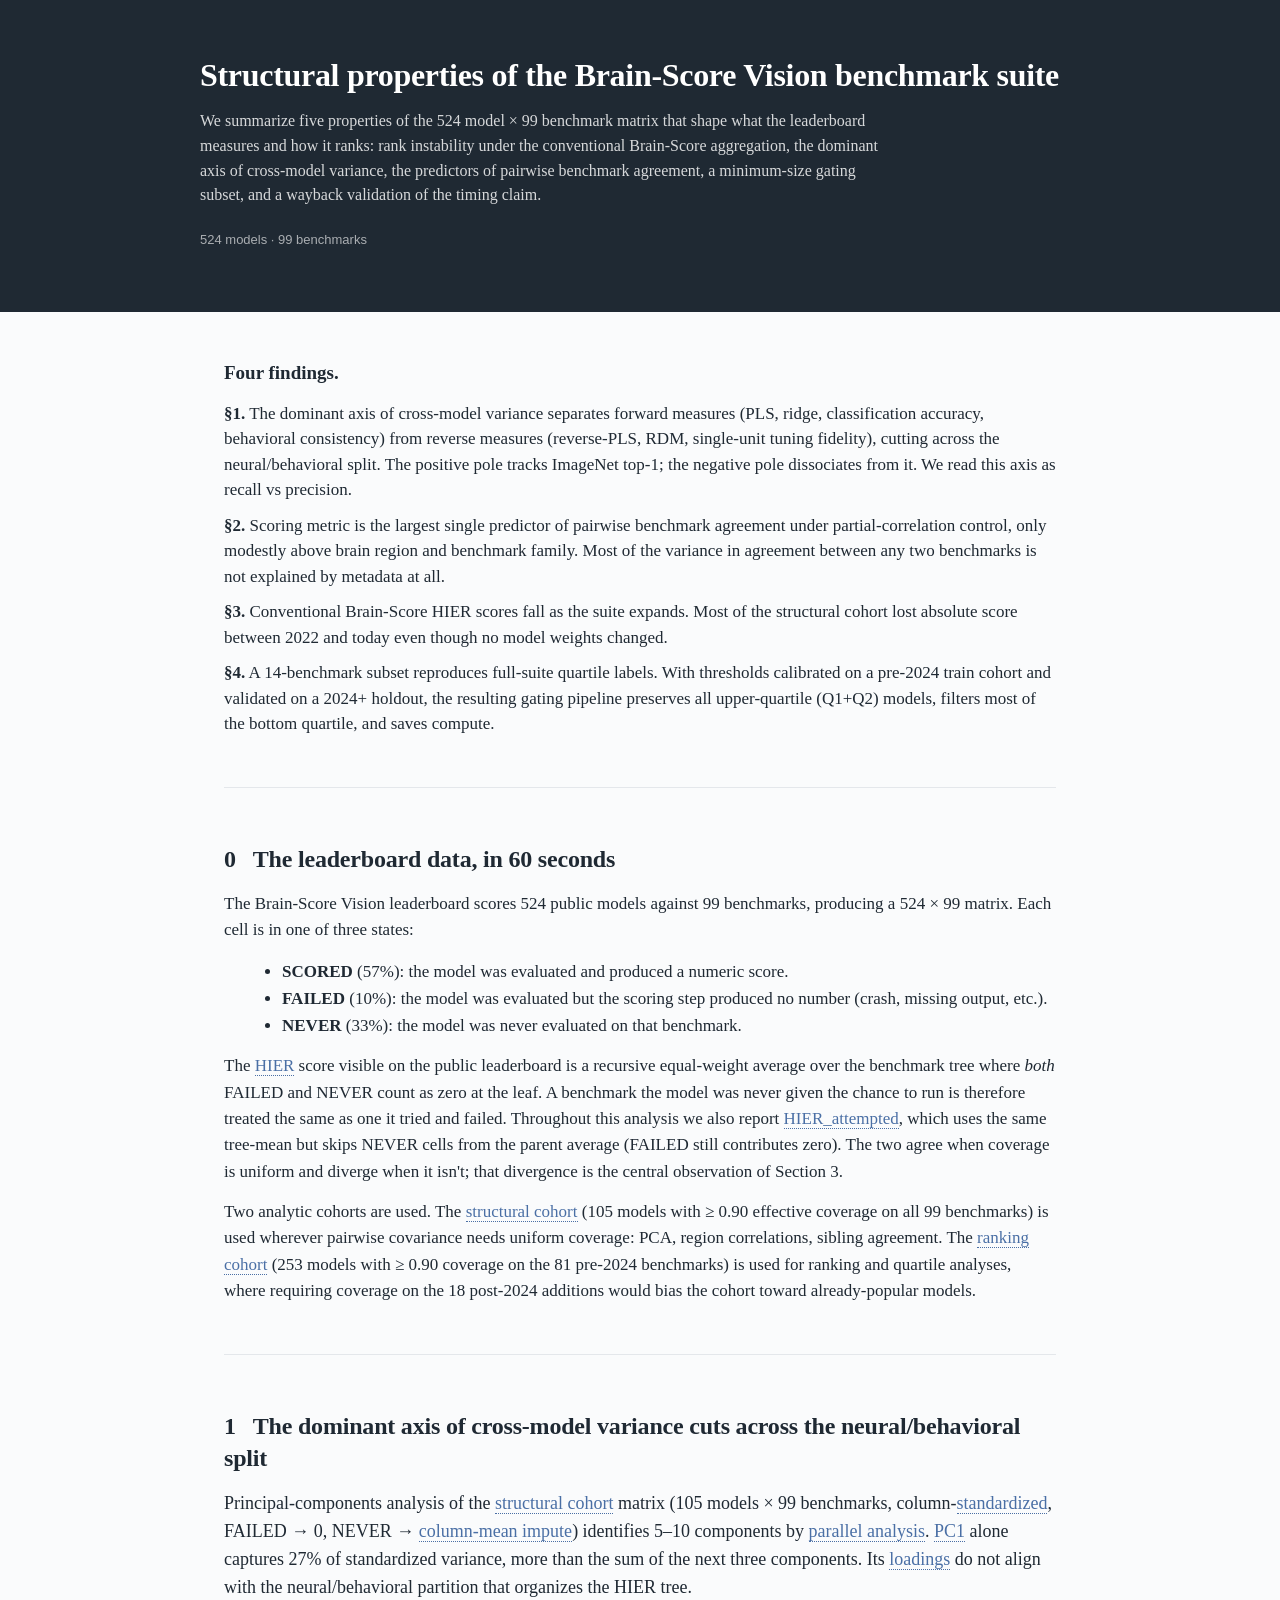
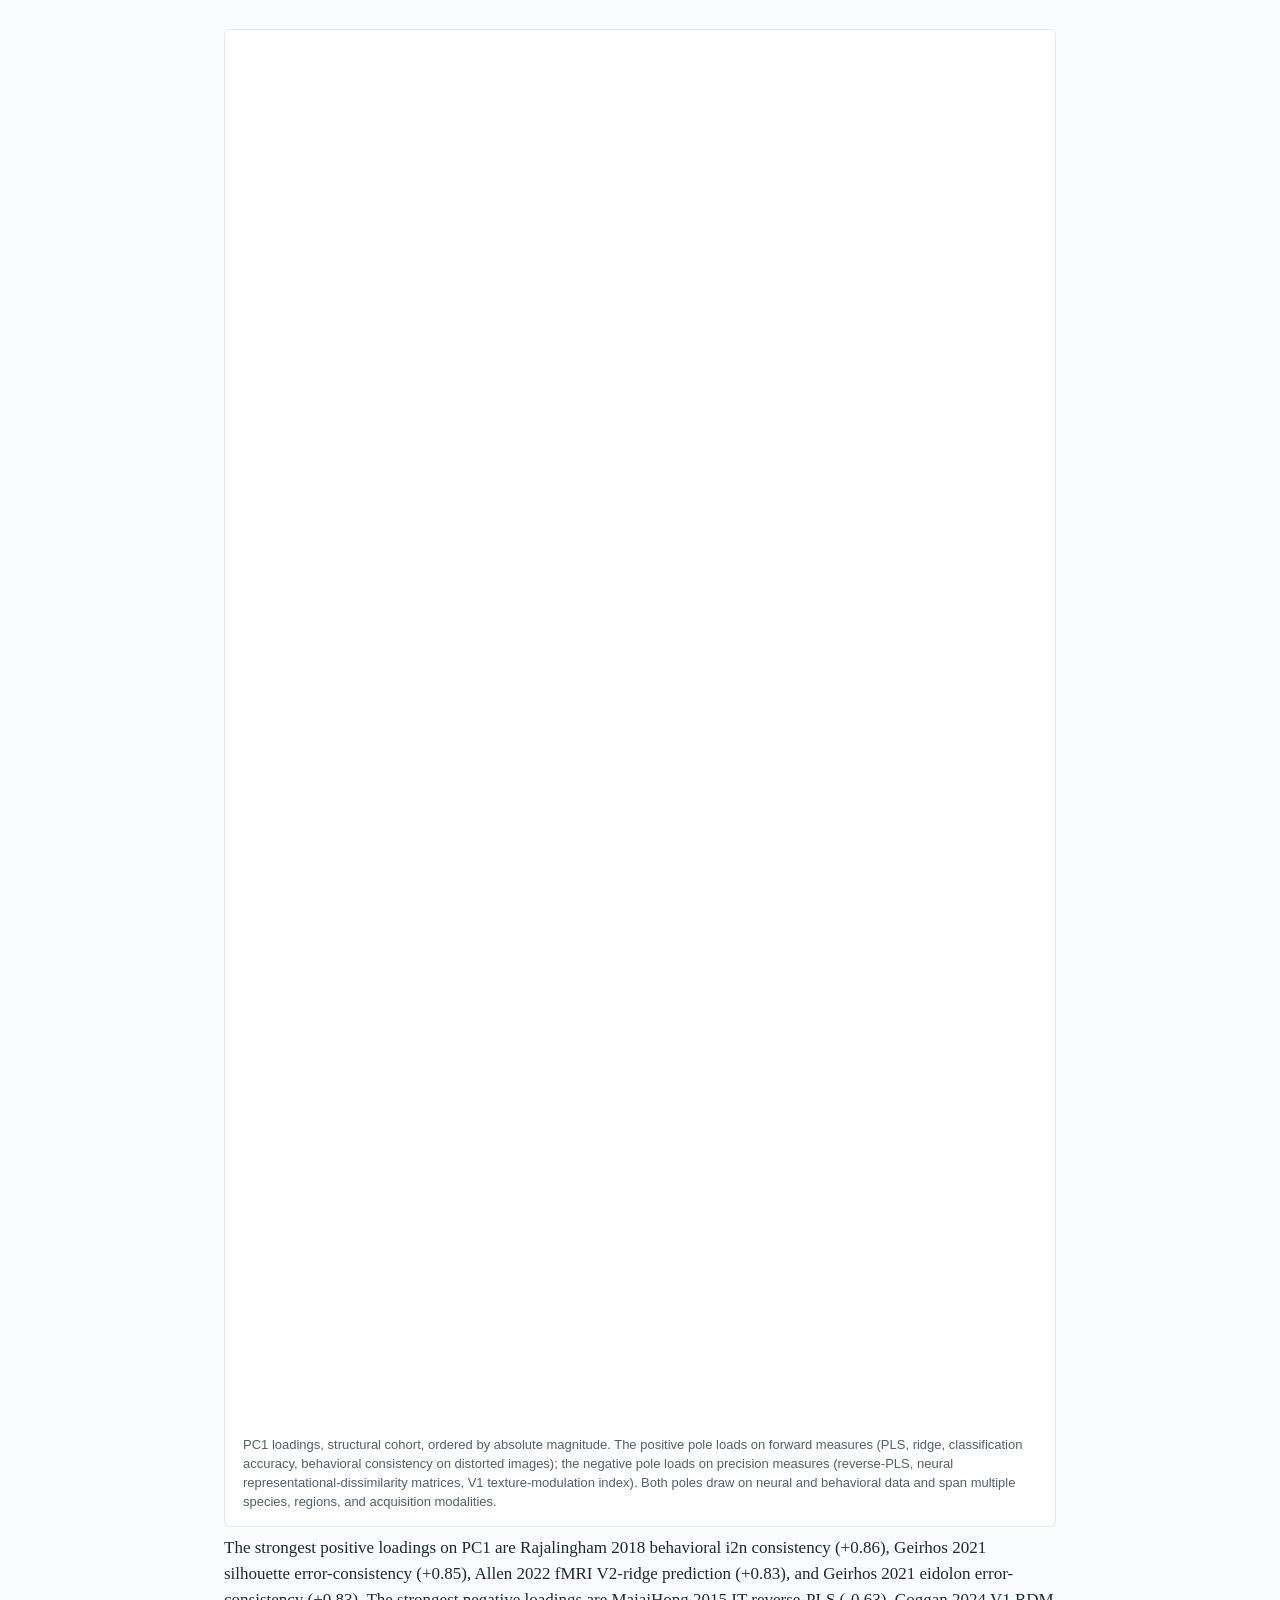
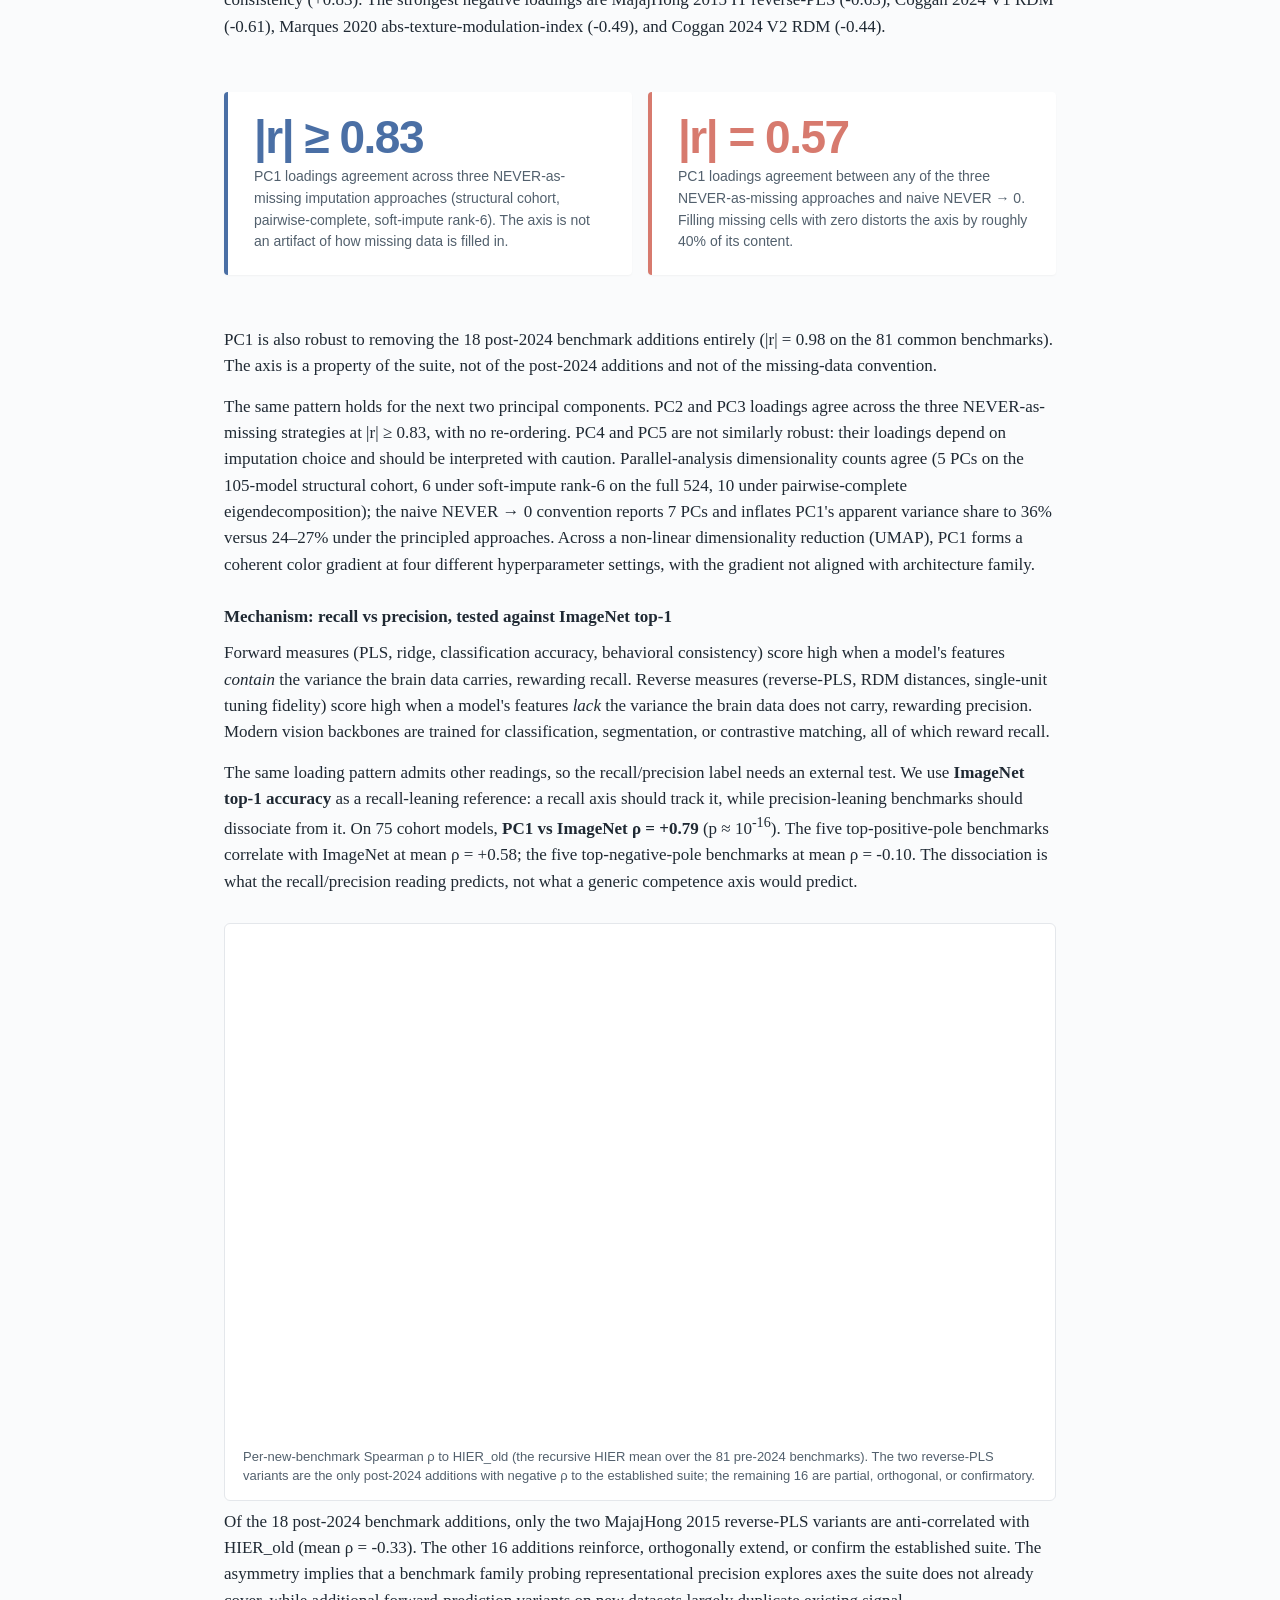
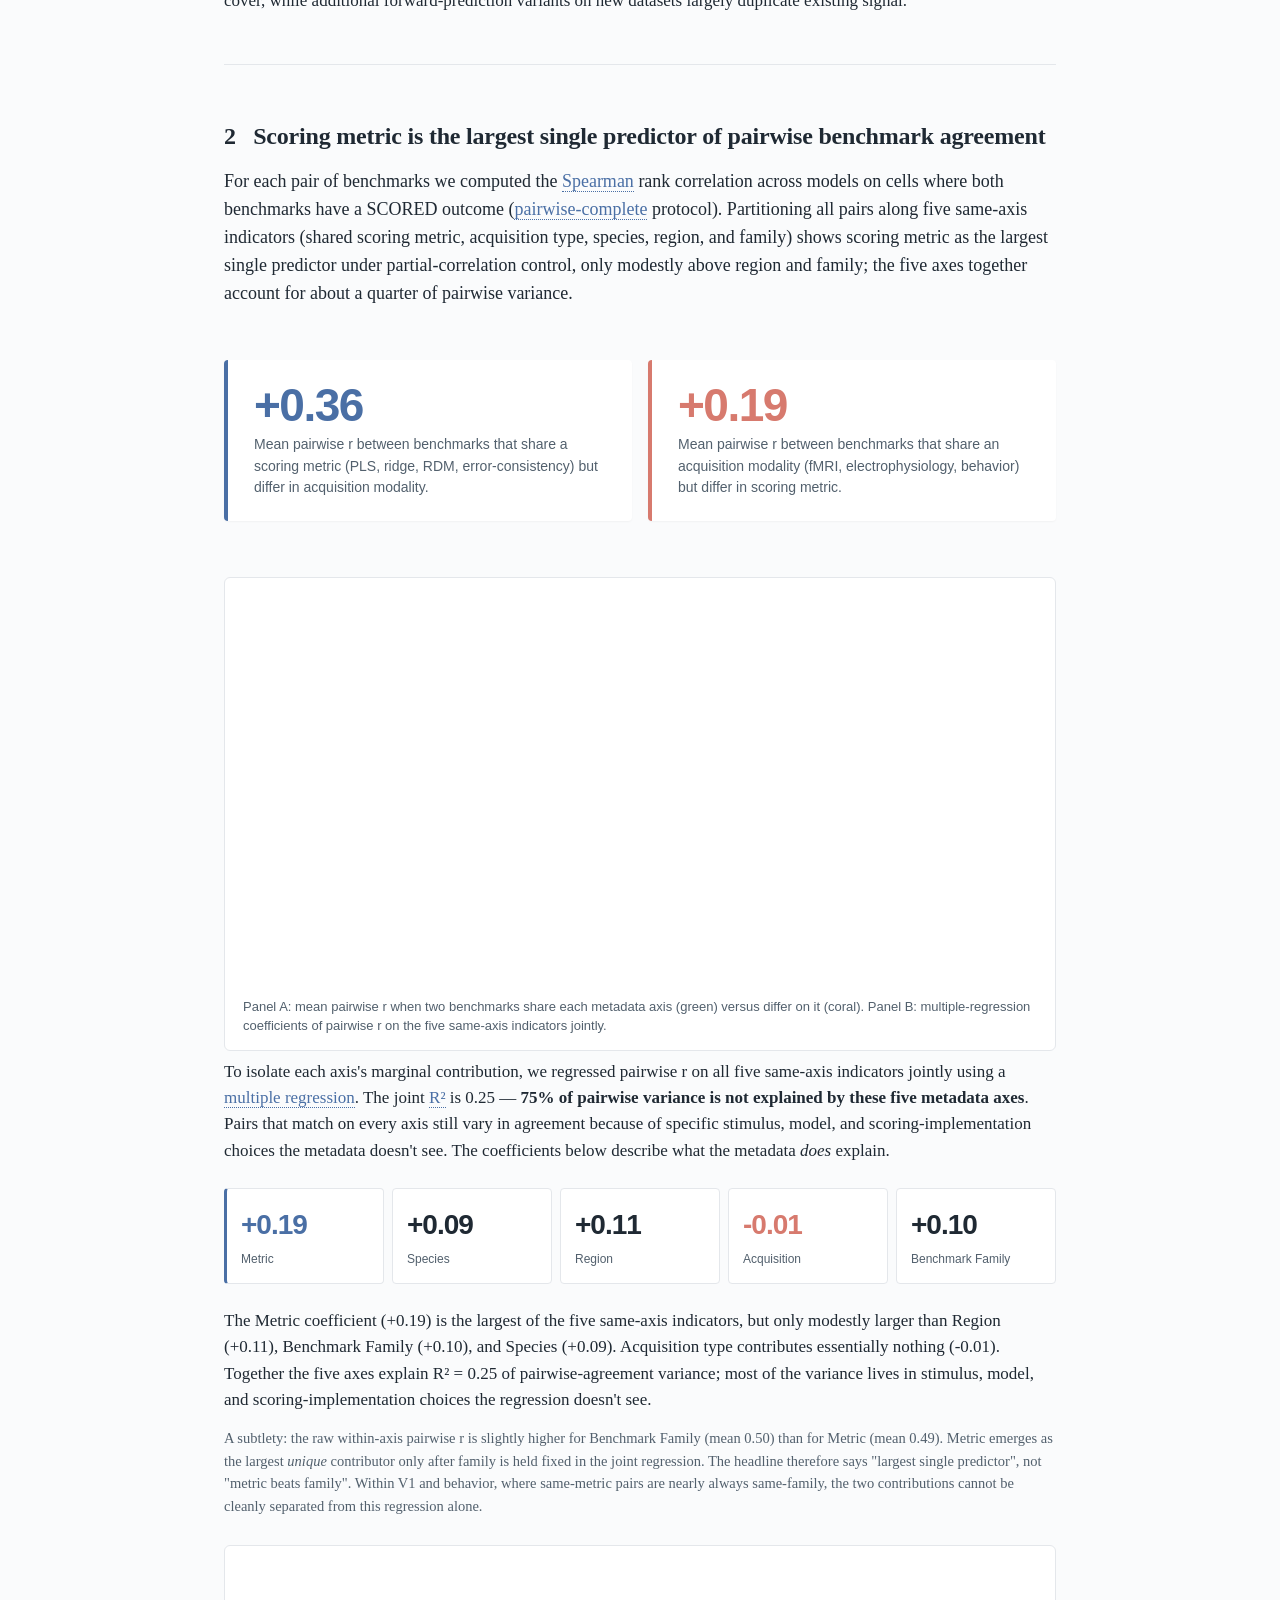
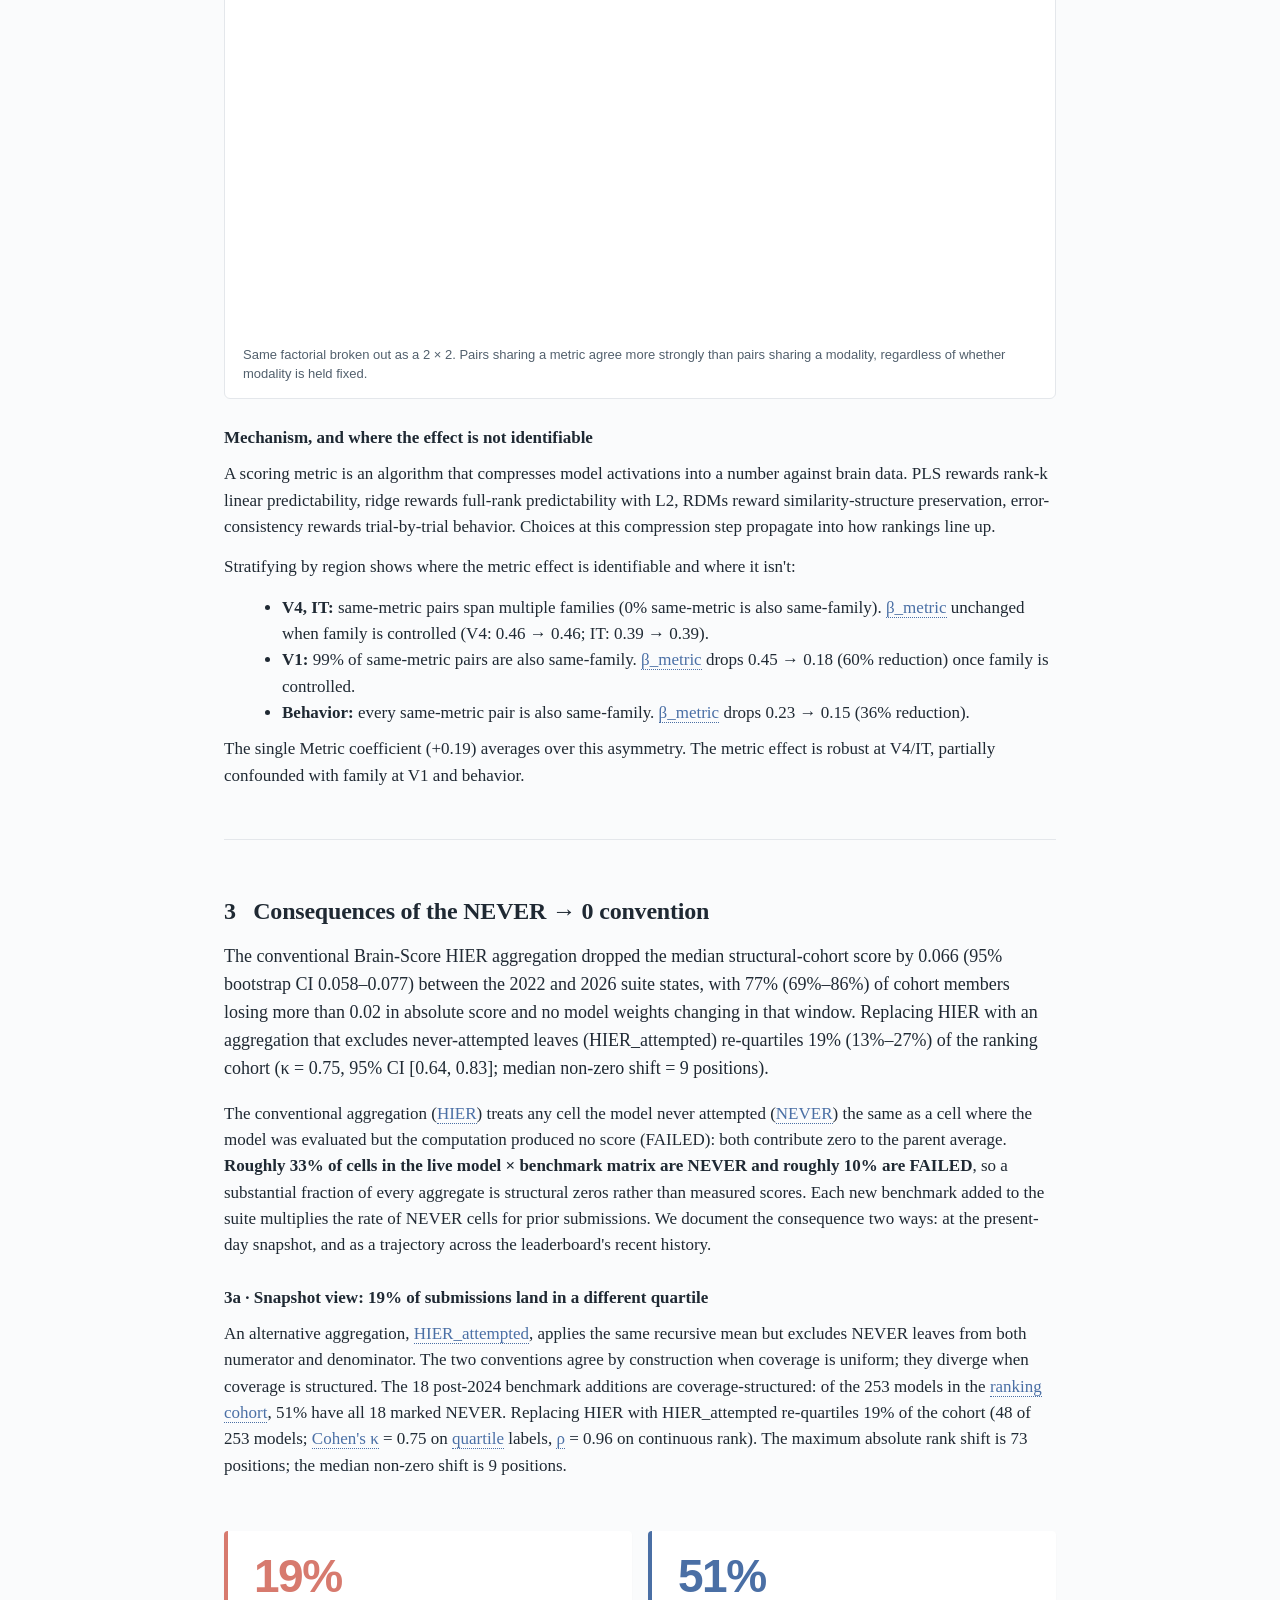
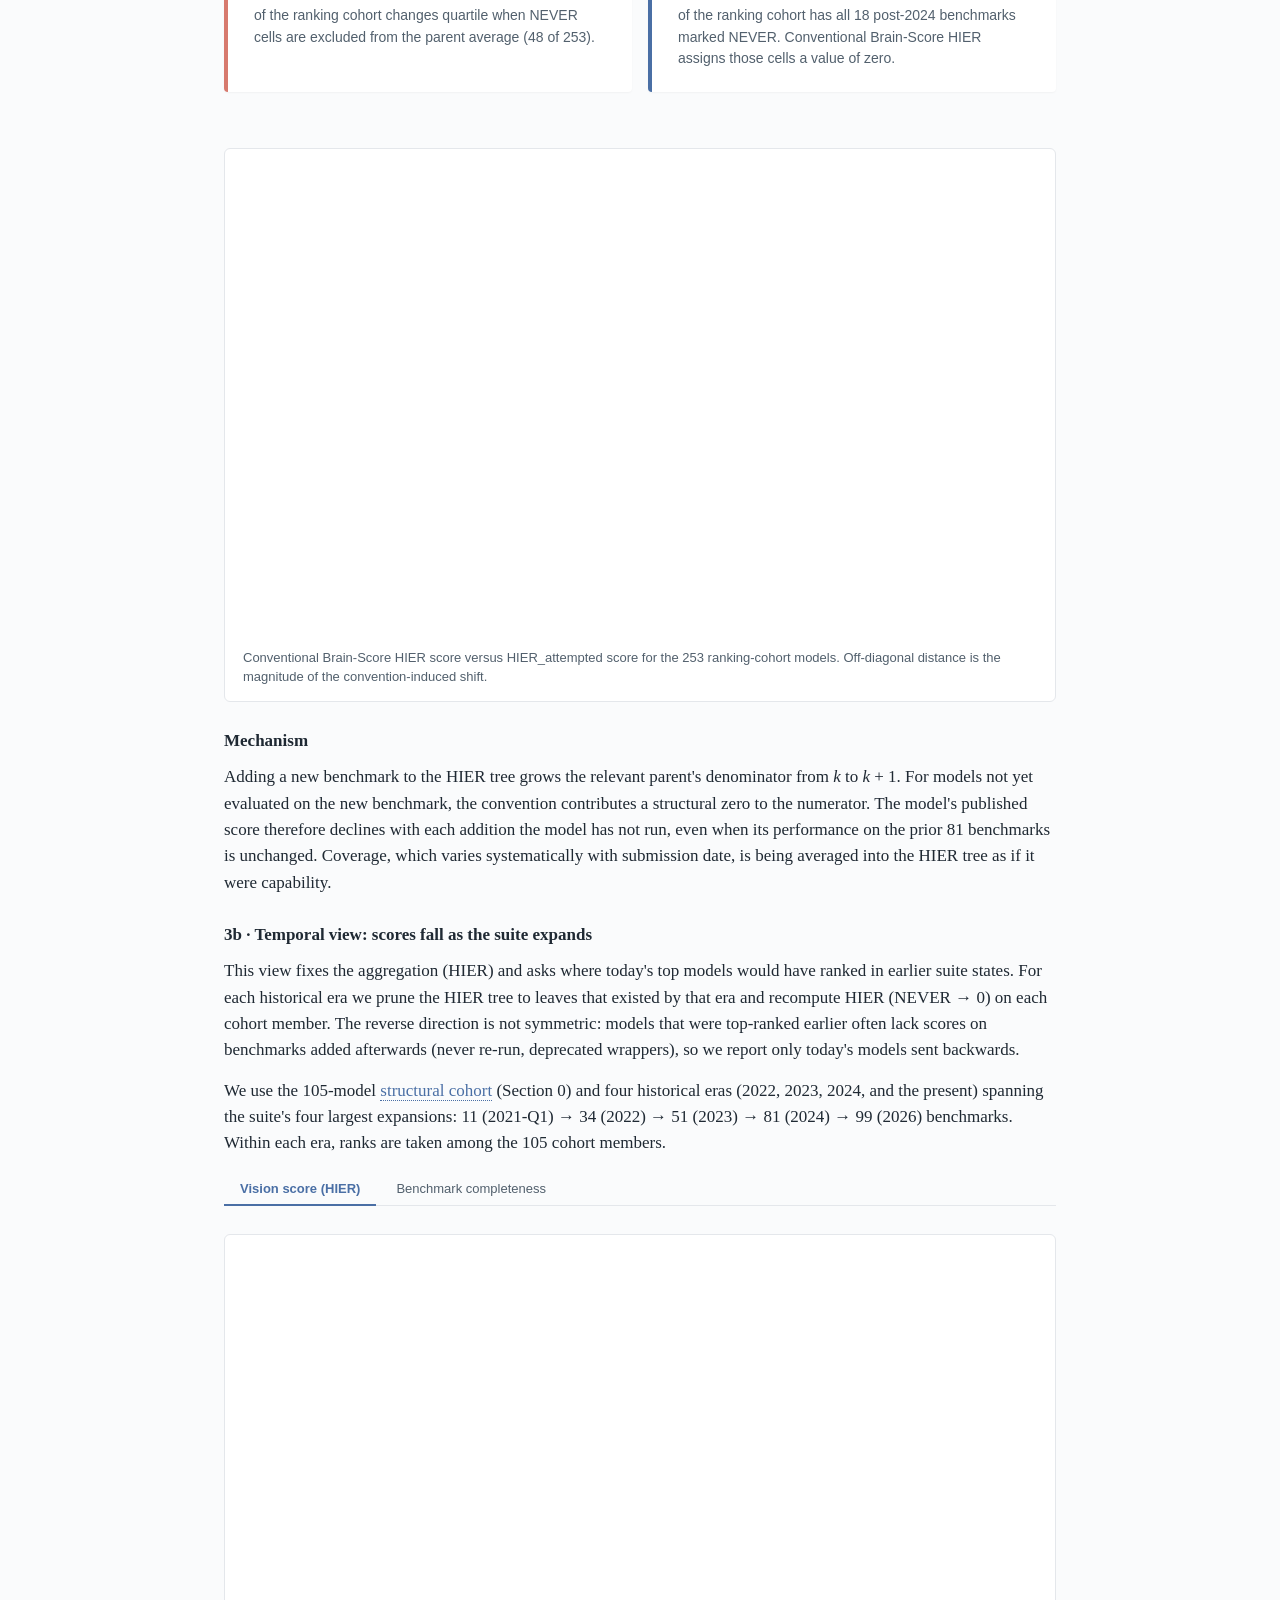
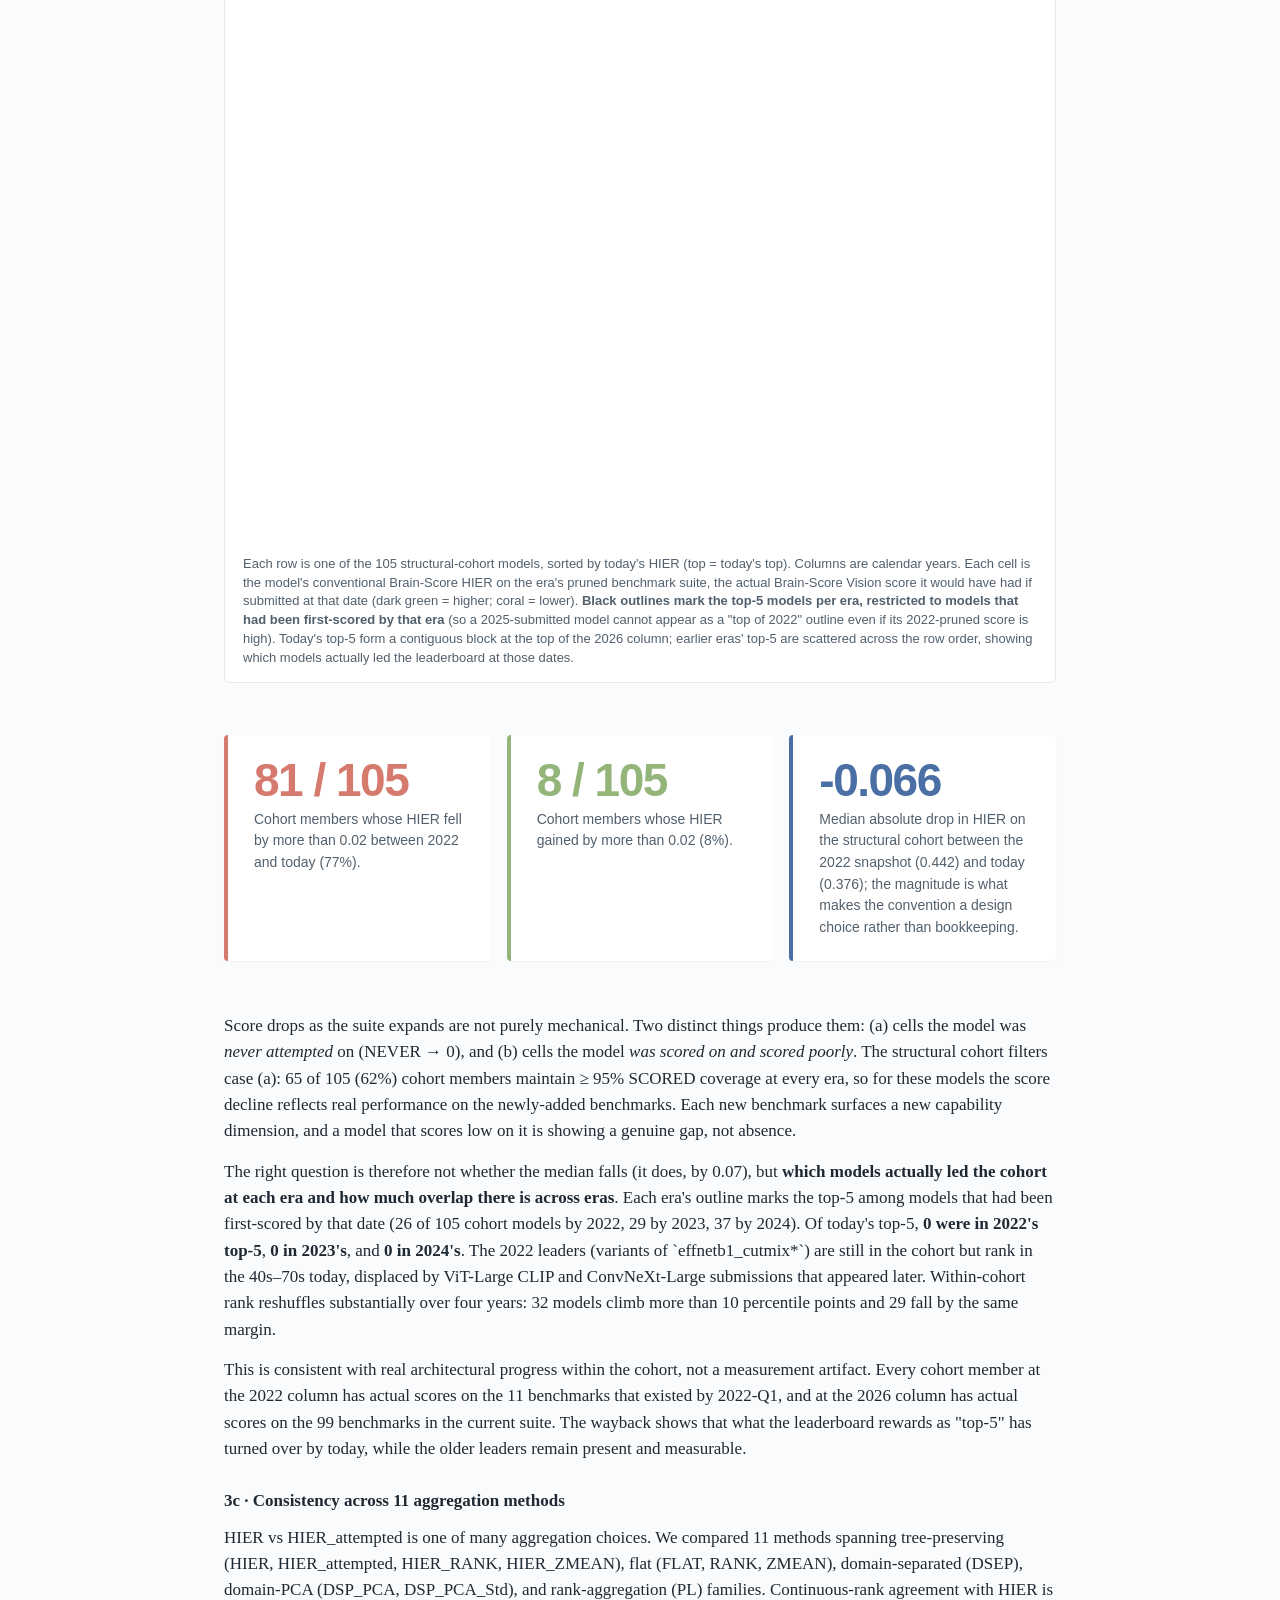
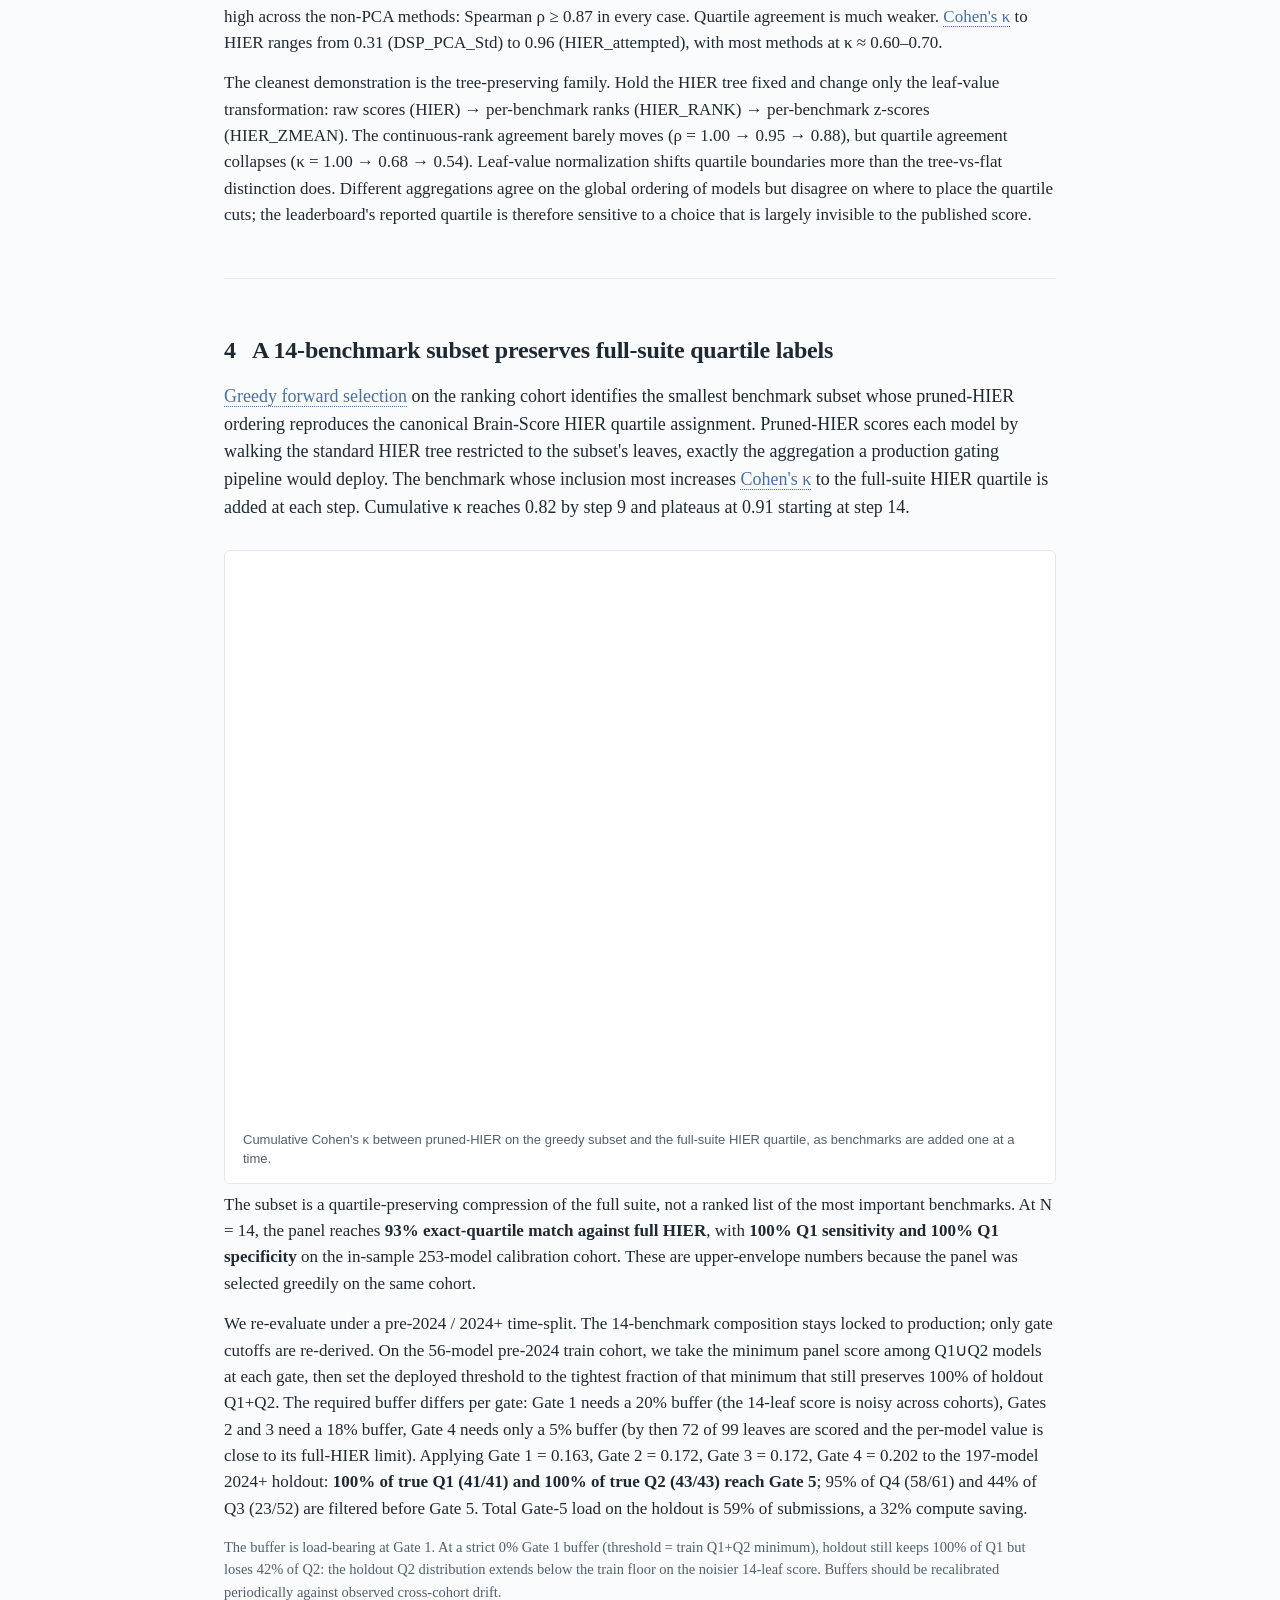
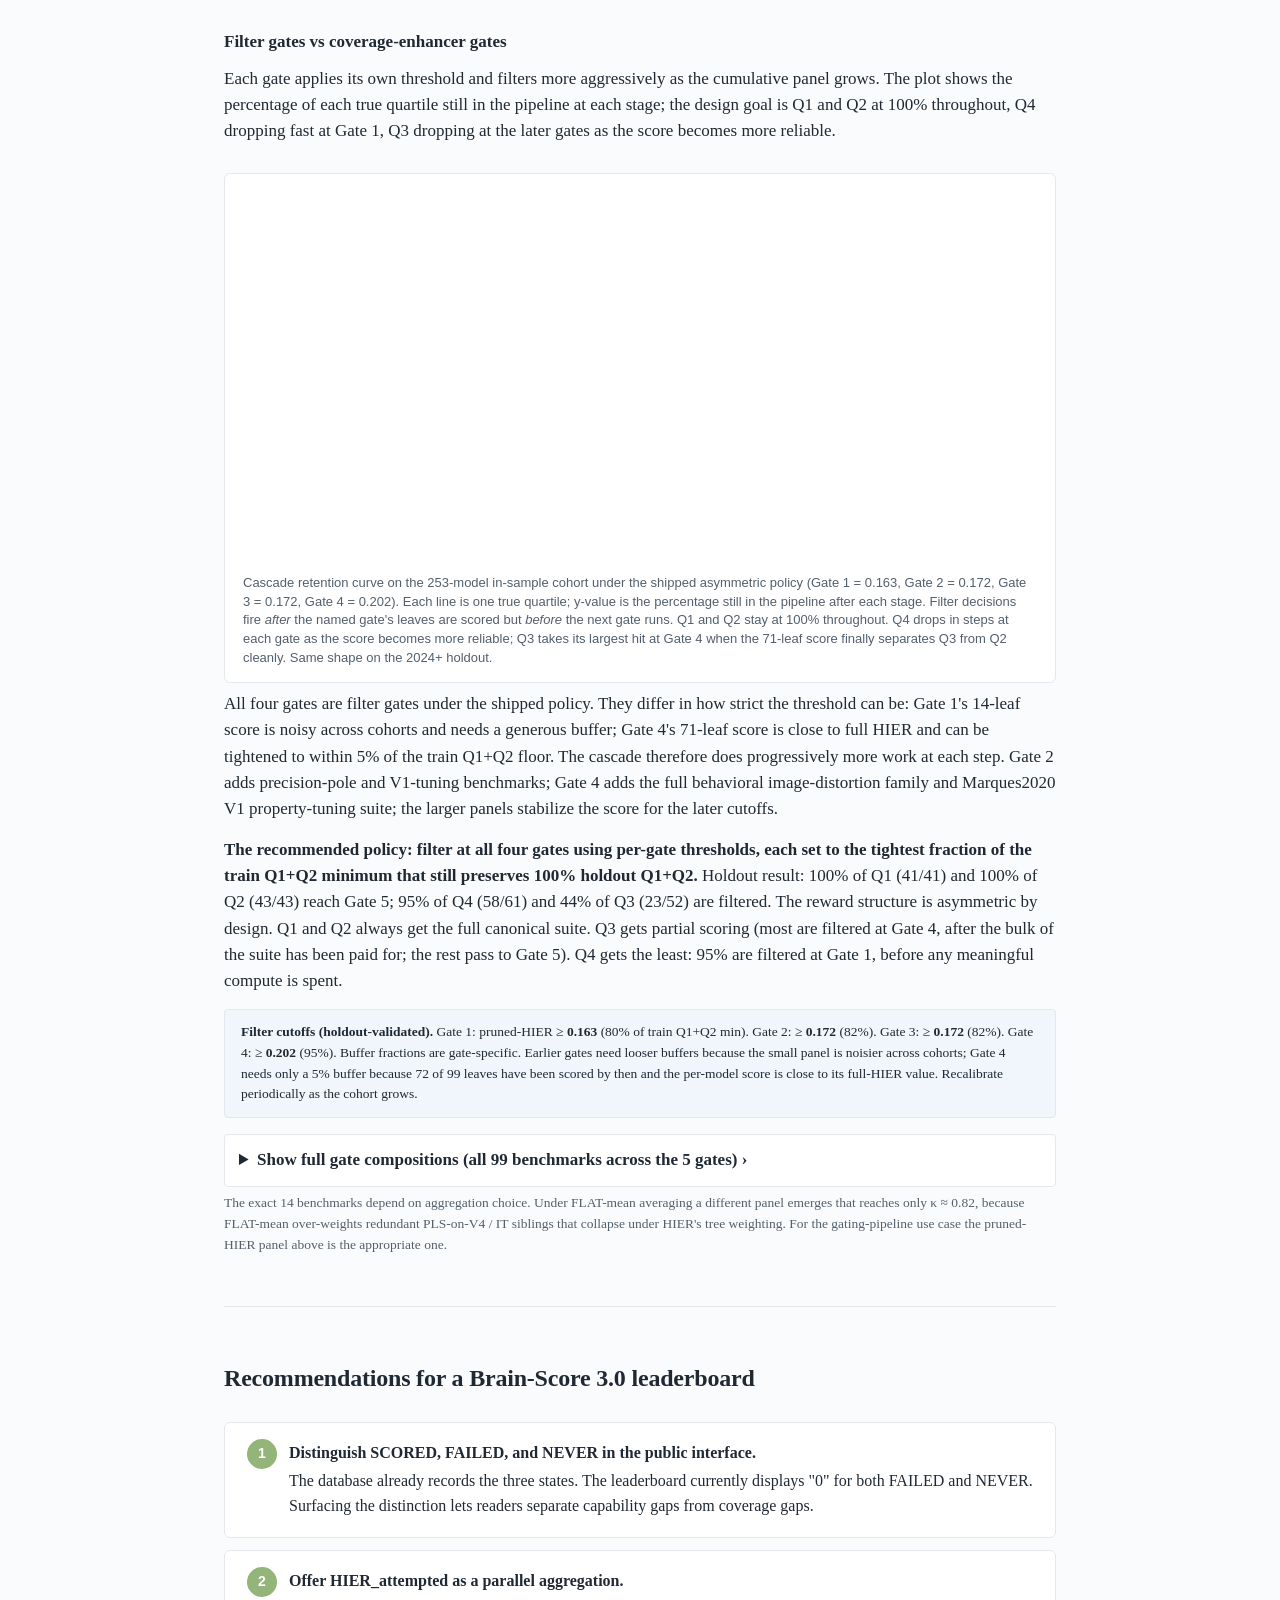
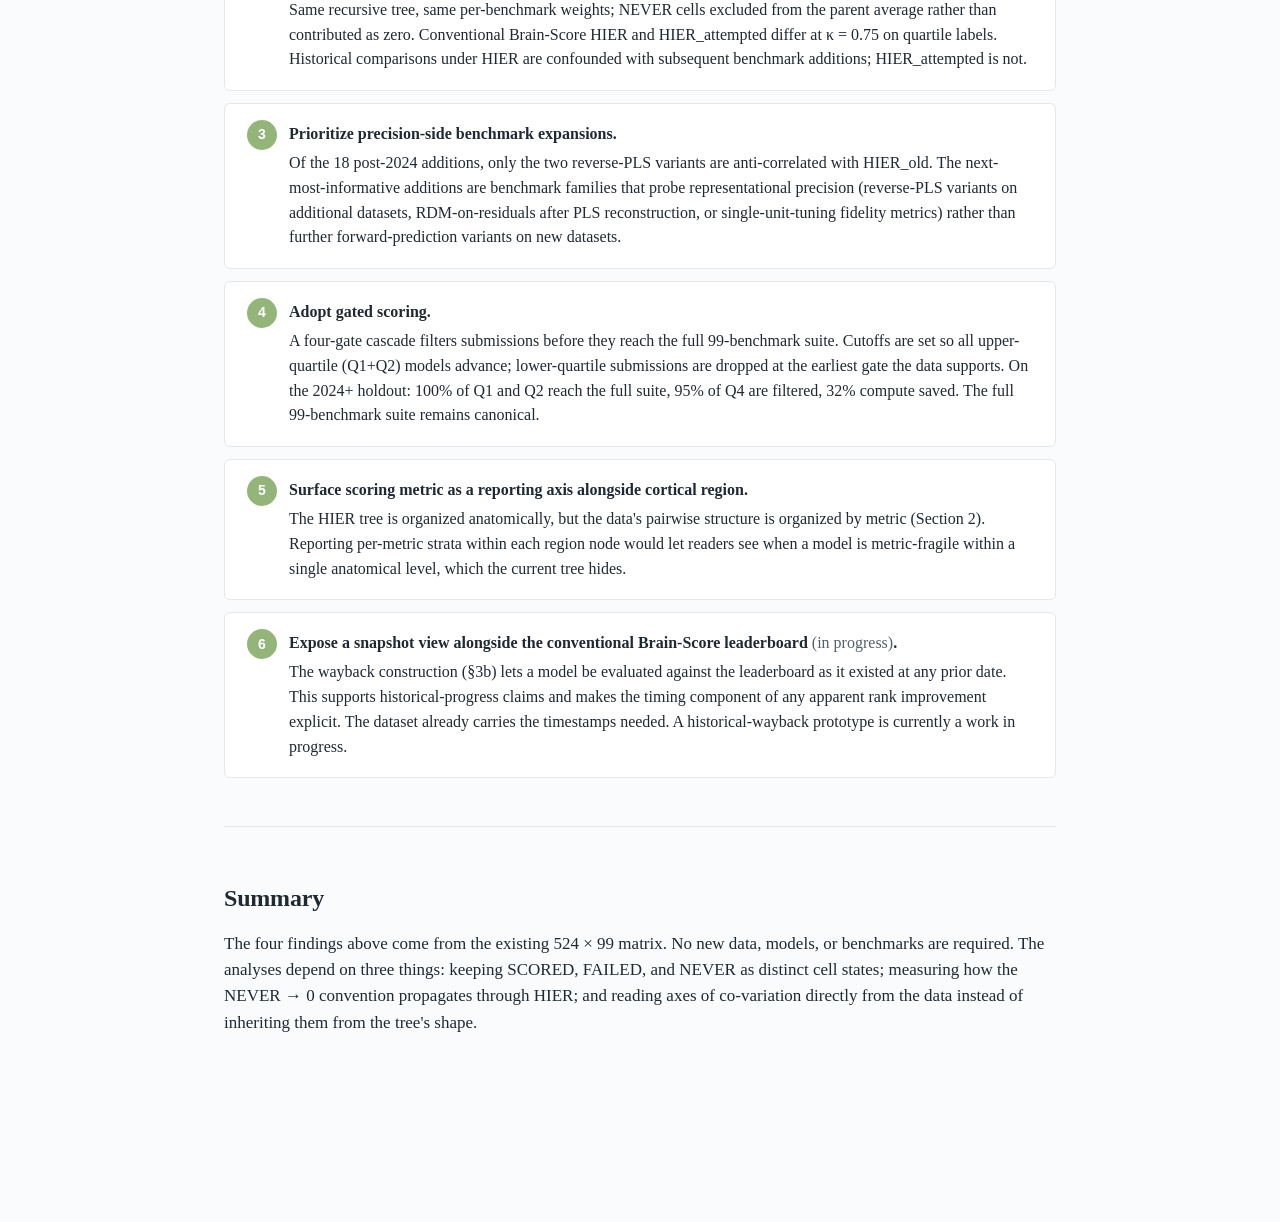
==== commit d2ce2181: "Add DR robustness and aggregation-consistency blocks" ====
--- a/story/index.html
+++ b/story/index.html
@@ -243,7 +243,7 @@
 
   <p class="lede">Principal-components analysis of the <span class="hint" data-tip="The set of 105 models with effective completeness ≥ 0.90 across ALL 99 leaderboard-visible benchmarks (i.e., the model was scored or attempted-and-failed on at least 89 of the 99 benchmarks). Used for structural analyses (PCA, region correlations, sibling agreement, behavior families) where pairwise covariance requires uniform benchmark coverage. After within-family deduplication at Spearman r ≥ 0.95, 108 → 105 models." tabindex="0">structural cohort</span> matrix (105 models × 99 benchmarks, column-<span class="hint" data-tip="Each benchmark column is z-scored before PCA (subtract the cohort mean, divide by the cohort standard deviation), so every benchmark contributes the same total variance regardless of its raw scale." tabindex="0">standardized</span>, FAILED → 0, NEVER → <span class="hint" data-tip="Fill a missing cell in the model × benchmark matrix with the average of the column it belongs to (averaging over models that did score that benchmark). The simplest imputation possible; used only when a small fraction of cells need filling (e.g., the ≤0.5% NEVER cells inside the structural cohort) and the imputed values are not the focus of the analysis." tabindex="0">column-mean impute</span>) identifies 5–10 components by <span class="hint" data-tip="A method (Horn, 1965) for deciding how many PCs are real vs. sampling noise. Generate many random matrices of the same shape as the data, compute their eigenvalues, and keep only the observed eigenvalues that exceed the 95th percentile of the random null at the same rank position. At N ≈ P this is the standard correction to the eigenvalue inflation that Kaiser and cumulative-variance rules suffer from." tabindex="0">parallel analysis</span>. <span class="hint" data-tip="An axis of the data along which models vary the most. PC1 is the direction of largest variance; PC2 is the next-largest direction perpendicular to PC1; etc. Each PC has an eigenvalue (how much variance it captures) and loadings (which benchmarks define it)." tabindex="0">PC1</span> alone captures 27% of standardized variance, more than the sum of the next three components. Its <span class="hint" data-tip="The Pearson correlation between an original variable (here, a benchmark) and a principal component. A high positive loading means the benchmark moves in the same direction as the PC; a high negative loading means it moves opposite. Loadings range from -1 to +1." tabindex="0">loadings</span> do not align with the neural/behavioral partition that organizes the HIER tree.</p>
 
-  <div class="fig"><div id="plot-576db5b2fe80" class="plotly-graph-div" data-defer="1" style="height:1386px; min-height:1386px; width:100%;"></div><script>window.__plotly_pending=window.__plotly_pending||{};window.__plotly_pending["plot-576db5b2fe80"]={"data":[{"colorbar":{"thickness":11,"title":{"text":"Loading"}},"colorscale":[[0.0,"#C97A6F"],[0.25,"#E5B3AB"],[0.5,"#F5F1E8"],[0.75,"#B7D6A8"],[1.0,"#6FA666"]],"hoverinfo":"text","hovertext":[["\u003cb\u003eAllen2022_fmri_surface.IT-rdm\u003c\u002fb\u003e\u003cbr\u003ePC1 loading: +0.354"],["\u003cb\u003eAllen2022_fmri_surface.IT-ridge\u003c\u002fb\u003e\u003cbr\u003ePC1 loading: +0.810"],["\u003cb\u003eAllen2022_fmri_surface.V1-rdm\u003c\u002fb\u003e\u003cbr\u003ePC1 loading: +0.100"],["\u003cb\u003eAllen2022_fmri_surface.V1-ridge\u003c\u002fb\u003e\u003cbr\u003ePC1 loading: +0.733"],["\u003cb\u003eAllen2022_fmri_surface.V2-rdm\u003c\u002fb\u003e\u003cbr\u003ePC1 loading: +0.190"],["\u003cb\u003eAllen2022_fmri_surface.V2-ridge\u003c\u002fb\u003e\u003cbr\u003ePC1 loading: +0.834"],["\u003cb\u003eAllen2022_fmri_surface.V4-rdm\u003c\u002fb\u003e\u003cbr\u003ePC1 loading: +0.218"],["\u003cb\u003eAllen2022_fmri_surface.V4-ridge\u003c\u002fb\u003e\u003cbr\u003ePC1 loading: +0.819"],["\u003cb\u003eBMD2024.dotted_1Behavioral-accuracy_distance\u003c\u002fb\u003e\u003cbr\u003ePC1 loading: +0.552"],["\u003cb\u003eBMD2024.dotted_2Behavioral-accuracy_distance\u003c\u002fb\u003e\u003cbr\u003ePC1 loading: +0.540"],["\u003cb\u003eBMD2024.texture_1Behavioral-accuracy_distance\u003c\u002fb\u003e\u003cbr\u003ePC1 loading: +0.612"],["\u003cb\u003eBMD2024.texture_2Behavioral-accuracy_distance\u003c\u002fb\u003e\u003cbr\u003ePC1 loading: +0.601"],["\u003cb\u003eBaker2022fragmented-accuracy_delta\u003c\u002fb\u003e\u003cbr\u003ePC1 loading: +0.675"],["\u003cb\u003eBaker2022frankenstein-accuracy_delta\u003c\u002fb\u003e\u003cbr\u003ePC1 loading: +0.687"],["\u003cb\u003eBaker2022inverted-accuracy_delta\u003c\u002fb\u003e\u003cbr\u003ePC1 loading: +0.280"],["\u003cb\u003eBracci2019.anteriorVTC-rdm\u003c\u002fb\u003e\u003cbr\u003ePC1 loading: +0.556"],["\u003cb\u003eFerguson2024circle_line-value_delta\u003c\u002fb\u003e\u003cbr\u003ePC1 loading: +0.223"],["\u003cb\u003eFerguson2024color-value_delta\u003c\u002fb\u003e\u003cbr\u003ePC1 loading: +0.694"],["\u003cb\u003eFerguson2024convergence-value_delta\u003c\u002fb\u003e\u003cbr\u003ePC1 loading: -0.035"],["\u003cb\u003eFerguson2024eighth-value_delta\u003c\u002fb\u003e\u003cbr\u003ePC1 loading: +0.433"],["\u003cb\u003eFerguson2024gray_easy-value_delta\u003c\u002fb\u003e\u003cbr\u003ePC1 loading: +0.393"],["\u003cb\u003eFerguson2024gray_hard-value_delta\u003c\u002fb\u003e\u003cbr\u003ePC1 loading: +0.166"],["\u003cb\u003eFerguson2024half-value_delta\u003c\u002fb\u003e\u003cbr\u003ePC1 loading: +0.281"],["\u003cb\u003eFerguson2024juncture-value_delta\u003c\u002fb\u003e\u003cbr\u003ePC1 loading: +0.210"],["\u003cb\u003eFerguson2024lle-value_delta\u003c\u002fb\u003e\u003cbr\u003ePC1 loading: +0.041"],["\u003cb\u003eFerguson2024llh-value_delta\u003c\u002fb\u003e\u003cbr\u003ePC1 loading: -0.109"],["\u003cb\u003eFerguson2024quarter-value_delta\u003c\u002fb\u003e\u003cbr\u003ePC1 loading: +0.369"],["\u003cb\u003eFerguson2024round_f-value_delta\u003c\u002fb\u003e\u003cbr\u003ePC1 loading: -0.081"],["\u003cb\u003eFerguson2024round_v-value_delta\u003c\u002fb\u003e\u003cbr\u003ePC1 loading: +0.131"],["\u003cb\u003eFerguson2024tilted_line-value_delta\u003c\u002fb\u003e\u003cbr\u003ePC1 loading: +0.283"],["\u003cb\u003eFreemanZiemba2013.V1-pls\u003c\u002fb\u003e\u003cbr\u003ePC1 loading: -0.108"],["\u003cb\u003eFreemanZiemba2013.V2-pls\u003c\u002fb\u003e\u003cbr\u003ePC1 loading: +0.531"],["\u003cb\u003eGeirhos2021colour-error_consistency\u003c\u002fb\u003e\u003cbr\u003ePC1 loading: +0.749"],["\u003cb\u003eGeirhos2021contrast-error_consistency\u003c\u002fb\u003e\u003cbr\u003ePC1 loading: +0.582"],["\u003cb\u003eGeirhos2021cueconflict-error_consistency\u003c\u002fb\u003e\u003cbr\u003ePC1 loading: +0.754"],["\u003cb\u003eGeirhos2021edge-error_consistency\u003c\u002fb\u003e\u003cbr\u003ePC1 loading: +0.595"],["\u003cb\u003eGeirhos2021eidolonI-error_consistency\u003c\u002fb\u003e\u003cbr\u003ePC1 loading: +0.833"],["\u003cb\u003eGeirhos2021eidolonII-error_consistency\u003c\u002fb\u003e\u003cbr\u003ePC1 loading: +0.807"],["\u003cb\u003eGeirhos2021eidolonIII-error_consistency\u003c\u002fb\u003e\u003cbr\u003ePC1 loading: +0.826"],["\u003cb\u003eGeirhos2021falsecolour-error_consistency\u003c\u002fb\u003e\u003cbr\u003ePC1 loading: +0.761"],["\u003cb\u003eGeirhos2021highpass-error_consistency\u003c\u002fb\u003e\u003cbr\u003ePC1 loading: +0.561"],["\u003cb\u003eGeirhos2021lowpass-error_consistency\u003c\u002fb\u003e\u003cbr\u003ePC1 loading: +0.763"],["\u003cb\u003eGeirhos2021phasescrambling-error_consistency\u003c\u002fb\u003e\u003cbr\u003ePC1 loading: +0.744"],["\u003cb\u003eGeirhos2021powerequalisation-error_consistency\u003c\u002fb\u003e\u003cbr\u003ePC1 loading: +0.722"],["\u003cb\u003eGeirhos2021rotation-error_consistency\u003c\u002fb\u003e\u003cbr\u003ePC1 loading: +0.757"],["\u003cb\u003eGeirhos2021silhouette-error_consistency\u003c\u002fb\u003e\u003cbr\u003ePC1 loading: +0.851"],["\u003cb\u003eGeirhos2021sketch-error_consistency\u003c\u002fb\u003e\u003cbr\u003ePC1 loading: +0.719"],["\u003cb\u003eGeirhos2021stylized-error_consistency\u003c\u002fb\u003e\u003cbr\u003ePC1 loading: +0.792"],["\u003cb\u003eGeirhos2021uniformnoise-error_consistency\u003c\u002fb\u003e\u003cbr\u003ePC1 loading: +0.752"],["\u003cb\u003eGifford2022.IT-ridgecv\u003c\u002fb\u003e\u003cbr\u003ePC1 loading: +0.719"],["\u003cb\u003eHebart2023-match\u003c\u002fb\u003e\u003cbr\u003ePC1 loading: +0.400"],["\u003cb\u003eHebart2023_fmri.IT-ridgecv\u003c\u002fb\u003e\u003cbr\u003ePC1 loading: +0.711"],["\u003cb\u003eHebart2023_fmri.V1-ridgecv\u003c\u002fb\u003e\u003cbr\u003ePC1 loading: +0.227"],["\u003cb\u003eHebart2023_fmri.V2-ridgecv\u003c\u002fb\u003e\u003cbr\u003ePC1 loading: +0.697"],["\u003cb\u003eHebart2023_fmri.V4-ridgecv\u003c\u002fb\u003e\u003cbr\u003ePC1 loading: +0.535"],["\u003cb\u003eKar2019-ost\u003c\u002fb\u003e\u003cbr\u003ePC1 loading: -0.180"],["\u003cb\u003eMajajHong2015.IT-pls\u003c\u002fb\u003e\u003cbr\u003ePC1 loading: +0.771"],["\u003cb\u003eMajajHong2015.V4-pls\u003c\u002fb\u003e\u003cbr\u003ePC1 loading: +0.617"],["\u003cb\u003eMajajHong2015public.IT-reverse_pls\u003c\u002fb\u003e\u003cbr\u003ePC1 loading: -0.630"],["\u003cb\u003eMajajHong2015public.V4-reverse_pls\u003c\u002fb\u003e\u003cbr\u003ePC1 loading: -0.385"],["\u003cb\u003eManiquet2024-confusion_similarity\u003c\u002fb\u003e\u003cbr\u003ePC1 loading: -0.204"],["\u003cb\u003eManiquet2024-tasks_consistency\u003c\u002fb\u003e\u003cbr\u003ePC1 loading: +0.464"],["\u003cb\u003eMarques2020_Cavanaugh2002-grating_summation_field\u003c\u002fb\u003e\u003cbr\u003ePC1 loading: +0.158"],["\u003cb\u003eMarques2020_Cavanaugh2002-surround_diameter\u003c\u002fb\u003e\u003cbr\u003ePC1 loading: +0.206"],["\u003cb\u003eMarques2020_Cavanaugh2002-surround_suppression_index\u003c\u002fb\u003e\u003cbr\u003ePC1 loading: +0.065"],["\u003cb\u003eMarques2020_DeValois1982-peak_sf\u003c\u002fb\u003e\u003cbr\u003ePC1 loading: -0.014"],["\u003cb\u003eMarques2020_DeValois1982-pref_or\u003c\u002fb\u003e\u003cbr\u003ePC1 loading: +0.310"],["\u003cb\u003eMarques2020_FreemanZiemba2013-abs_texture_modulation_index\u003c\u002fb\u003e\u003cbr\u003ePC1 loading: -0.488"],["\u003cb\u003eMarques2020_FreemanZiemba2013-max_noise\u003c\u002fb\u003e\u003cbr\u003ePC1 loading: +0.301"],["\u003cb\u003eMarques2020_FreemanZiemba2013-max_texture\u003c\u002fb\u003e\u003cbr\u003ePC1 loading: +0.375"],["\u003cb\u003eMarques2020_FreemanZiemba2013-texture_modulation_index\u003c\u002fb\u003e\u003cbr\u003ePC1 loading: -0.056"],["\u003cb\u003eMarques2020_FreemanZiemba2013-texture_selectivity\u003c\u002fb\u003e\u003cbr\u003ePC1 loading: +0.364"],["\u003cb\u003eMarques2020_FreemanZiemba2013-texture_sparseness\u003c\u002fb\u003e\u003cbr\u003ePC1 loading: +0.338"],["\u003cb\u003eMarques2020_FreemanZiemba2013-texture_variance_ratio\u003c\u002fb\u003e\u003cbr\u003ePC1 loading: +0.271"],["\u003cb\u003eMarques2020_Ringach2002-circular_variance\u003c\u002fb\u003e\u003cbr\u003ePC1 loading: +0.288"],["\u003cb\u003eMarques2020_Ringach2002-cv_bandwidth_ratio\u003c\u002fb\u003e\u003cbr\u003ePC1 loading: +0.204"],["\u003cb\u003eMarques2020_Ringach2002-max_dc\u003c\u002fb\u003e\u003cbr\u003ePC1 loading: +0.250"],["\u003cb\u003eMarques2020_Ringach2002-modulation_ratio\u003c\u002fb\u003e\u003cbr\u003ePC1 loading: +0.331"],["\u003cb\u003eMarques2020_Ringach2002-opr_cv_diff\u003c\u002fb\u003e\u003cbr\u003ePC1 loading: +0.151"],["\u003cb\u003eMarques2020_Ringach2002-or_bandwidth\u003c\u002fb\u003e\u003cbr\u003ePC1 loading: +0.345"],["\u003cb\u003eMarques2020_Ringach2002-or_selective\u003c\u002fb\u003e\u003cbr\u003ePC1 loading: +0.110"],["\u003cb\u003eMarques2020_Ringach2002-orth_pref_ratio\u003c\u002fb\u003e\u003cbr\u003ePC1 loading: +0.235"],["\u003cb\u003eMarques2020_Schiller1976-sf_bandwidth\u003c\u002fb\u003e\u003cbr\u003ePC1 loading: +0.059"],["\u003cb\u003eMarques2020_Schiller1976-sf_selective\u003c\u002fb\u003e\u003cbr\u003ePC1 loading: -0.206"],["\u003cb\u003ePapale2025.IT-ridgecv\u003c\u002fb\u003e\u003cbr\u003ePC1 loading: +0.504"],["\u003cb\u003ePapale2025.V1-ridgecv\u003c\u002fb\u003e\u003cbr\u003ePC1 loading: -0.121"],["\u003cb\u003ePapale2025.V4-ridgecv\u003c\u002fb\u003e\u003cbr\u003ePC1 loading: +0.085"],["\u003cb\u003eRajalingham2018-i2n\u003c\u002fb\u003e\u003cbr\u003ePC1 loading: +0.858"],["\u003cb\u003eSanghavi2020.IT-pls\u003c\u002fb\u003e\u003cbr\u003ePC1 loading: +0.825"],["\u003cb\u003eSanghavi2020.V4-pls\u003c\u002fb\u003e\u003cbr\u003ePC1 loading: +0.441"],["\u003cb\u003eSanghaviJozwik2020.IT-pls\u003c\u002fb\u003e\u003cbr\u003ePC1 loading: +0.704"],["\u003cb\u003eSanghaviJozwik2020.V4-pls\u003c\u002fb\u003e\u003cbr\u003ePC1 loading: +0.482"],["\u003cb\u003eSanghaviMurty2020.IT-pls\u003c\u002fb\u003e\u003cbr\u003ePC1 loading: +0.737"],["\u003cb\u003eSanghaviMurty2020.V4-pls\u003c\u002fb\u003e\u003cbr\u003ePC1 loading: +0.693"],["\u003cb\u003etong.Coggan2024_behavior-ConditionWiseAccuracySimilarity\u003c\u002fb\u003e\u003cbr\u003ePC1 loading: +0.731"],["\u003cb\u003etong.Coggan2024_fMRI.IT-rdm\u003c\u002fb\u003e\u003cbr\u003ePC1 loading: -0.183"],["\u003cb\u003etong.Coggan2024_fMRI.V1-rdm\u003c\u002fb\u003e\u003cbr\u003ePC1 loading: -0.613"],["\u003cb\u003etong.Coggan2024_fMRI.V2-rdm\u003c\u002fb\u003e\u003cbr\u003ePC1 loading: -0.438"],["\u003cb\u003etong.Coggan2024_fMRI.V4-rdm\u003c\u002fb\u003e\u003cbr\u003ePC1 loading: -0.002"]],"text":[["+0.35"],["+0.81"],["+0.10"],["+0.73"],["+0.19"],["+0.83"],["+0.22"],["+0.82"],["+0.55"],["+0.54"],["+0.61"],["+0.60"],["+0.67"],["+0.69"],["+0.28"],["+0.56"],["+0.22"],["+0.69"],["-0.03"],["+0.43"],["+0.39"],["+0.17"],["+0.28"],["+0.21"],["+0.04"],["-0.11"],["+0.37"],["-0.08"],["+0.13"],["+0.28"],["-0.11"],["+0.53"],["+0.75"],["+0.58"],["+0.75"],["+0.60"],["+0.83"],["+0.81"],["+0.83"],["+0.76"],["+0.56"],["+0.76"],["+0.74"],["+0.72"],["+0.76"],["+0.85"],["+0.72"],["+0.79"],["+0.75"],["+0.72"],["+0.40"],["+0.71"],["+0.23"],["+0.70"],["+0.54"],["-0.18"],["+0.77"],["+0.62"],["-0.63"],["-0.38"],["-0.20"],["+0.46"],["+0.16"],["+0.21"],["+0.06"],["-0.01"],["+0.31"],["-0.49"],["+0.30"],["+0.37"],["-0.06"],["+0.36"],["+0.34"],["+0.27"],["+0.29"],["+0.20"],["+0.25"],["+0.33"],["+0.15"],["+0.34"],["+0.11"],["+0.24"],["+0.06"],["-0.21"],["+0.50"],["-0.12"],["+0.09"],["+0.86"],["+0.82"],["+0.44"],["+0.70"],["+0.48"],["+0.74"],["+0.69"],["+0.73"],["-0.18"],["-0.61"],["-0.44"],["-0.00"]],"textfont":{"size":9},"texttemplate":"%{text}","x":["PC1"],"y":["Allen22.IT-rdm","Allen22.IT-ridge","Allen22.V1-rdm","Allen22.V1-ridge","Allen22.V2-rdm","Allen22.V2-ridge","Allen22.V4-rdm","Allen22.V4-ridge","BMD2024.dotted_1Behavioral-accuracy_d\u2026","BMD2024.dotted_2Behavioral-accuracy_d\u2026","BMD2024.texture_1Behavioral-accuracy_\u2026","BMD2024.texture_2Behavioral-accuracy_\u2026","Bak22fragmented-accuracy_delta","Bak22frankenstein-accuracy_delta","Bak22inverted-accuracy_delta","Bracci2019.anteriorVTC-rdm","Ferg24circle_line-value_delta","Ferg24color-value_delta","Ferg24convergence-value_delta","Ferg24eighth-value_delta","Ferg24gray_easy-value_delta","Ferg24gray_hard-value_delta","Ferg24half-value_delta","Ferg24juncture-value_delta","Ferg24lle-value_delta","Ferg24llh-value_delta","Ferg24quarter-value_delta","Ferg24round_f-value_delta","Ferg24round_v-value_delta","Ferg24tilted_line-value_delta","FZ13.V1-pls","FZ13.V2-pls","Geir21colour-ec","Geir21contrast-ec","Geir21cueconflict-ec","Geir21edge-ec","Geir21eidolonI-ec","Geir21eidolonII-ec","Geir21eidolonIII-ec","Geir21falsecolour-ec","Geir21highpass-ec","Geir21lowpass-ec","Geir21phasescrambling-ec","Geir21powerequalisation-ec","Geir21rotation-ec","Geir21silhouette-ec","Geir21sketch-ec","Geir21stylized-ec","Geir21uniformnoise-ec","Gif22.IT-ridgecv","Heb23-match","Heb23.IT-ridgecv","Heb23.V1-ridgecv","Heb23.V2-ridgecv","Heb23.V4-ridgecv","Kar2019-ost","MH15.IT-pls","MH15.V4-pls","MH15pub.IT-reverse_pls","MH15pub.V4-reverse_pls","Man24-confusion_similarity","Man24-tasks_consistency","Marq.Cavanaugh2002-grating_summation_\u2026","Marq.Cavanaugh2002-surround_diameter","Marq.Cavanaugh2002-surround_suppressi\u2026","Marq.DeValois1982-peak_sf","Marq.DeValois1982-pref_or","Marq.FZ13-abs_texture_modulation_index","Marq.FZ13-max_noise","Marq.FZ13-max_texture","Marq.FZ13-texture_modulation_index","Marq.FZ13-texture_selectivity","Marq.FZ13-texture_sparseness","Marq.FZ13-texture_variance_ratio","Marq.Ringach2002-circular_variance","Marq.Ringach2002-cv_bandwidth_ratio","Marq.Ringach2002-max_dc","Marq.Ringach2002-modulation_ratio","Marq.Ringach2002-opr_cv_diff","Marq.Ringach2002-or_bandwidth","Marq.Ringach2002-or_selective","Marq.Ringach2002-orth_pref_ratio","Marq.Schiller1976-sf_bandwidth","Marq.Schiller1976-sf_selective","Pap25.IT-ridgecv","Pap25.V1-ridgecv","Pap25.V4-ridgecv","Raj18-i2n","San20.IT-pls","San20.V4-pls","SanJ20.IT-pls","SanJ20.V4-pls","SanM20.IT-pls","SanM20.V4-pls","tong.Cogg24-beh-ConditionWiseAccuracy\u2026","tong.Cogg24.IT-rdm","tong.Cogg24.V1-rdm","tong.Cogg24.V2-rdm","tong.Cogg24.V4-rdm"],"z":{"dtype":"f8","bdata":"SxKoKD2n1j\u002fGaubWJe\u002fpPwxdULqdjbk\u002f8aWWNaxz5z8Xe96\u002fp1rIP7mJdwiTseo\u002fDUA3eIjzyz9x6RR3fjHqP\u002fMIauhdrOE\u002faNz00oFG4T8iwqyfTJfjP2Mm\u002fDq4PeM\u002fyhf+qW2Y5T9fMJdZDfrlPxchRcSx6tE\u002flvZHG47K4T+lKEmEEZPMP7o\u002foRL7OOY\u002fdHg64l3cob\u002fP75yMpLDbP\u002f+HtUYzJdk\u002fSpOCXuE5xT+6RmqDQvvRP+9QSplQ3co\u002fHw9jInkIpT\u002fooHJRVc27v4hvopoKodc\u002f4Q0wCiietL9FesCv4r3AP4HU1JPgGNI\u002fIytYygTGu78ElfYVLvvgPxuyW0vW8+c\u002fKJjoROad4j9qnnmyCB\u002foP3XiOTtUDOM\u002feQNG\u002fbuo6j9EyI7hg9XpP5wBinAhcOo\u002fhafVUCRb6D9rCMUxz\u002fXhPzZ52\u002fTybeg\u002f91sM4lPS5z8OLotX0RnnPxa3r4fLN+g\u002fnSLuDIk56z8owZlgsADnPyNnPFXcVuk\u002fZN7+X98O6D8ULb1VAATnP8QeMpg7ntk\u002ftO\u002fLIPW95j8jqNlSix7NP1xNI9LjSuY\u002fNChU7Lgg4T\u002f\u002fIvUBSAbHv6+eteY2qeg\u002fSIiJekfC4z8hNZxf\u002fizkv0U+AC\u002f3nNi\u002fCChjjkcUyr+HOb2T4bfdPzWrYLhCLsQ\u002fAixRIjdsyj8qyNtFypWwP96og0b4BY2\u002fy+BJXOjc0z\u002fPraOo4kLfvwYueYCrQ9M\u002fqycnMW371z8PMr0a87Osv8llE1SoUtc\u002fYwLQfIqg1T9O2gEbi1vRP+ySdIlQddI\u002f8\u002f+X8GUjyj\u002fZfcPON\u002ffPPwW8n3MjN9U\u002fGRHfhmJPwz+YKFHIVxDWP6TODnBDHLw\u002f\u002fOMaL8QUzj+MG90PN\u002fetP8OKF\u002fJWU8q\u002fZxmPtnEh4D9O6fQwnee+vyzGQsbZz7U\u002f9uEOkgB06z+\u002f0GtfP2bqP4B00yOxOtw\u002fYWlhos2F5j+\u002fGkV7RNLePxamCgnAkec\u002f5YOS3\u002f0r5j\u002fU6uxtgWfnP9zpfS1re8e\u002fZgVoMFOe47\u002f7vfk\u002fwwvcv8MJ3v0Si2K\u002f","shape":"99, 1"},"zmax":1,"zmin":-1,"type":"heatmap"}],"layout":{"template":{"layout":{"colorway":["#1F77B4","#FF7F0E","#2CA02C","#D62728","#9467BD","#8C564B","#E377C2","#7F7F7F","#BCBD22","#17BECF"],"font":{"color":"rgb(36, 36, 36)"},"paper_bgcolor":"white","plot_bgcolor":"white","xaxis":{"automargin":true,"linecolor":"rgb(36, 36, 36)","showgrid":false,"showline":true,"ticks":"outside","title":{"standoff":15},"zeroline":false},"yaxis":{"automargin":true,"linecolor":"rgb(36, 36, 36)","showgrid":false,"showline":true,"ticks":"outside","title":{"standoff":15},"zeroline":false}}},"font":{"family":"-apple-system, BlinkMacSystemFont, 'Inter', 'Helvetica Neue', Arial","size":12,"color":"#1F2933"},"margin":{"t":40,"b":40,"l":240,"r":80},"height":1386,"title":{},"plot_bgcolor":"#FFFFFF","paper_bgcolor":"#FFFFFF","xaxis":{"side":"top"},"yaxis":{"tickfont":{"size":8},"autorange":"reversed"}}};</script>
+  <div class="fig"><div id="plot-f093ec4c0d6c" class="plotly-graph-div" data-defer="1" style="height:1386px; min-height:1386px; width:100%;"></div><script>window.__plotly_pending=window.__plotly_pending||{};window.__plotly_pending["plot-f093ec4c0d6c"]={"data":[{"colorbar":{"thickness":11,"title":{"text":"Loading"}},"colorscale":[[0.0,"#C97A6F"],[0.25,"#E5B3AB"],[0.5,"#F5F1E8"],[0.75,"#B7D6A8"],[1.0,"#6FA666"]],"hoverinfo":"text","hovertext":[["\u003cb\u003eAllen2022_fmri_surface.IT-rdm\u003c\u002fb\u003e\u003cbr\u003ePC1 loading: +0.354"],["\u003cb\u003eAllen2022_fmri_surface.IT-ridge\u003c\u002fb\u003e\u003cbr\u003ePC1 loading: +0.810"],["\u003cb\u003eAllen2022_fmri_surface.V1-rdm\u003c\u002fb\u003e\u003cbr\u003ePC1 loading: +0.100"],["\u003cb\u003eAllen2022_fmri_surface.V1-ridge\u003c\u002fb\u003e\u003cbr\u003ePC1 loading: +0.733"],["\u003cb\u003eAllen2022_fmri_surface.V2-rdm\u003c\u002fb\u003e\u003cbr\u003ePC1 loading: +0.190"],["\u003cb\u003eAllen2022_fmri_surface.V2-ridge\u003c\u002fb\u003e\u003cbr\u003ePC1 loading: +0.834"],["\u003cb\u003eAllen2022_fmri_surface.V4-rdm\u003c\u002fb\u003e\u003cbr\u003ePC1 loading: +0.218"],["\u003cb\u003eAllen2022_fmri_surface.V4-ridge\u003c\u002fb\u003e\u003cbr\u003ePC1 loading: +0.819"],["\u003cb\u003eBMD2024.dotted_1Behavioral-accuracy_distance\u003c\u002fb\u003e\u003cbr\u003ePC1 loading: +0.552"],["\u003cb\u003eBMD2024.dotted_2Behavioral-accuracy_distance\u003c\u002fb\u003e\u003cbr\u003ePC1 loading: +0.540"],["\u003cb\u003eBMD2024.texture_1Behavioral-accuracy_distance\u003c\u002fb\u003e\u003cbr\u003ePC1 loading: +0.612"],["\u003cb\u003eBMD2024.texture_2Behavioral-accuracy_distance\u003c\u002fb\u003e\u003cbr\u003ePC1 loading: +0.601"],["\u003cb\u003eBaker2022fragmented-accuracy_delta\u003c\u002fb\u003e\u003cbr\u003ePC1 loading: +0.675"],["\u003cb\u003eBaker2022frankenstein-accuracy_delta\u003c\u002fb\u003e\u003cbr\u003ePC1 loading: +0.687"],["\u003cb\u003eBaker2022inverted-accuracy_delta\u003c\u002fb\u003e\u003cbr\u003ePC1 loading: +0.280"],["\u003cb\u003eBracci2019.anteriorVTC-rdm\u003c\u002fb\u003e\u003cbr\u003ePC1 loading: +0.556"],["\u003cb\u003eFerguson2024circle_line-value_delta\u003c\u002fb\u003e\u003cbr\u003ePC1 loading: +0.223"],["\u003cb\u003eFerguson2024color-value_delta\u003c\u002fb\u003e\u003cbr\u003ePC1 loading: +0.694"],["\u003cb\u003eFerguson2024convergence-value_delta\u003c\u002fb\u003e\u003cbr\u003ePC1 loading: -0.035"],["\u003cb\u003eFerguson2024eighth-value_delta\u003c\u002fb\u003e\u003cbr\u003ePC1 loading: +0.433"],["\u003cb\u003eFerguson2024gray_easy-value_delta\u003c\u002fb\u003e\u003cbr\u003ePC1 loading: +0.393"],["\u003cb\u003eFerguson2024gray_hard-value_delta\u003c\u002fb\u003e\u003cbr\u003ePC1 loading: +0.166"],["\u003cb\u003eFerguson2024half-value_delta\u003c\u002fb\u003e\u003cbr\u003ePC1 loading: +0.281"],["\u003cb\u003eFerguson2024juncture-value_delta\u003c\u002fb\u003e\u003cbr\u003ePC1 loading: +0.210"],["\u003cb\u003eFerguson2024lle-value_delta\u003c\u002fb\u003e\u003cbr\u003ePC1 loading: +0.041"],["\u003cb\u003eFerguson2024llh-value_delta\u003c\u002fb\u003e\u003cbr\u003ePC1 loading: -0.109"],["\u003cb\u003eFerguson2024quarter-value_delta\u003c\u002fb\u003e\u003cbr\u003ePC1 loading: +0.369"],["\u003cb\u003eFerguson2024round_f-value_delta\u003c\u002fb\u003e\u003cbr\u003ePC1 loading: -0.081"],["\u003cb\u003eFerguson2024round_v-value_delta\u003c\u002fb\u003e\u003cbr\u003ePC1 loading: +0.131"],["\u003cb\u003eFerguson2024tilted_line-value_delta\u003c\u002fb\u003e\u003cbr\u003ePC1 loading: +0.283"],["\u003cb\u003eFreemanZiemba2013.V1-pls\u003c\u002fb\u003e\u003cbr\u003ePC1 loading: -0.108"],["\u003cb\u003eFreemanZiemba2013.V2-pls\u003c\u002fb\u003e\u003cbr\u003ePC1 loading: +0.531"],["\u003cb\u003eGeirhos2021colour-error_consistency\u003c\u002fb\u003e\u003cbr\u003ePC1 loading: +0.749"],["\u003cb\u003eGeirhos2021contrast-error_consistency\u003c\u002fb\u003e\u003cbr\u003ePC1 loading: +0.582"],["\u003cb\u003eGeirhos2021cueconflict-error_consistency\u003c\u002fb\u003e\u003cbr\u003ePC1 loading: +0.754"],["\u003cb\u003eGeirhos2021edge-error_consistency\u003c\u002fb\u003e\u003cbr\u003ePC1 loading: +0.595"],["\u003cb\u003eGeirhos2021eidolonI-error_consistency\u003c\u002fb\u003e\u003cbr\u003ePC1 loading: +0.833"],["\u003cb\u003eGeirhos2021eidolonII-error_consistency\u003c\u002fb\u003e\u003cbr\u003ePC1 loading: +0.807"],["\u003cb\u003eGeirhos2021eidolonIII-error_consistency\u003c\u002fb\u003e\u003cbr\u003ePC1 loading: +0.826"],["\u003cb\u003eGeirhos2021falsecolour-error_consistency\u003c\u002fb\u003e\u003cbr\u003ePC1 loading: +0.761"],["\u003cb\u003eGeirhos2021highpass-error_consistency\u003c\u002fb\u003e\u003cbr\u003ePC1 loading: +0.561"],["\u003cb\u003eGeirhos2021lowpass-error_consistency\u003c\u002fb\u003e\u003cbr\u003ePC1 loading: +0.763"],["\u003cb\u003eGeirhos2021phasescrambling-error_consistency\u003c\u002fb\u003e\u003cbr\u003ePC1 loading: +0.744"],["\u003cb\u003eGeirhos2021powerequalisation-error_consistency\u003c\u002fb\u003e\u003cbr\u003ePC1 loading: +0.722"],["\u003cb\u003eGeirhos2021rotation-error_consistency\u003c\u002fb\u003e\u003cbr\u003ePC1 loading: +0.757"],["\u003cb\u003eGeirhos2021silhouette-error_consistency\u003c\u002fb\u003e\u003cbr\u003ePC1 loading: +0.851"],["\u003cb\u003eGeirhos2021sketch-error_consistency\u003c\u002fb\u003e\u003cbr\u003ePC1 loading: +0.719"],["\u003cb\u003eGeirhos2021stylized-error_consistency\u003c\u002fb\u003e\u003cbr\u003ePC1 loading: +0.792"],["\u003cb\u003eGeirhos2021uniformnoise-error_consistency\u003c\u002fb\u003e\u003cbr\u003ePC1 loading: +0.752"],["\u003cb\u003eGifford2022.IT-ridgecv\u003c\u002fb\u003e\u003cbr\u003ePC1 loading: +0.719"],["\u003cb\u003eHebart2023-match\u003c\u002fb\u003e\u003cbr\u003ePC1 loading: +0.400"],["\u003cb\u003eHebart2023_fmri.IT-ridgecv\u003c\u002fb\u003e\u003cbr\u003ePC1 loading: +0.711"],["\u003cb\u003eHebart2023_fmri.V1-ridgecv\u003c\u002fb\u003e\u003cbr\u003ePC1 loading: +0.227"],["\u003cb\u003eHebart2023_fmri.V2-ridgecv\u003c\u002fb\u003e\u003cbr\u003ePC1 loading: +0.697"],["\u003cb\u003eHebart2023_fmri.V4-ridgecv\u003c\u002fb\u003e\u003cbr\u003ePC1 loading: +0.535"],["\u003cb\u003eKar2019-ost\u003c\u002fb\u003e\u003cbr\u003ePC1 loading: -0.180"],["\u003cb\u003eMajajHong2015.IT-pls\u003c\u002fb\u003e\u003cbr\u003ePC1 loading: +0.771"],["\u003cb\u003eMajajHong2015.V4-pls\u003c\u002fb\u003e\u003cbr\u003ePC1 loading: +0.617"],["\u003cb\u003eMajajHong2015public.IT-reverse_pls\u003c\u002fb\u003e\u003cbr\u003ePC1 loading: -0.630"],["\u003cb\u003eMajajHong2015public.V4-reverse_pls\u003c\u002fb\u003e\u003cbr\u003ePC1 loading: -0.385"],["\u003cb\u003eManiquet2024-confusion_similarity\u003c\u002fb\u003e\u003cbr\u003ePC1 loading: -0.204"],["\u003cb\u003eManiquet2024-tasks_consistency\u003c\u002fb\u003e\u003cbr\u003ePC1 loading: +0.464"],["\u003cb\u003eMarques2020_Cavanaugh2002-grating_summation_field\u003c\u002fb\u003e\u003cbr\u003ePC1 loading: +0.158"],["\u003cb\u003eMarques2020_Cavanaugh2002-surround_diameter\u003c\u002fb\u003e\u003cbr\u003ePC1 loading: +0.206"],["\u003cb\u003eMarques2020_Cavanaugh2002-surround_suppression_index\u003c\u002fb\u003e\u003cbr\u003ePC1 loading: +0.065"],["\u003cb\u003eMarques2020_DeValois1982-peak_sf\u003c\u002fb\u003e\u003cbr\u003ePC1 loading: -0.014"],["\u003cb\u003eMarques2020_DeValois1982-pref_or\u003c\u002fb\u003e\u003cbr\u003ePC1 loading: +0.310"],["\u003cb\u003eMarques2020_FreemanZiemba2013-abs_texture_modulation_index\u003c\u002fb\u003e\u003cbr\u003ePC1 loading: -0.488"],["\u003cb\u003eMarques2020_FreemanZiemba2013-max_noise\u003c\u002fb\u003e\u003cbr\u003ePC1 loading: +0.301"],["\u003cb\u003eMarques2020_FreemanZiemba2013-max_texture\u003c\u002fb\u003e\u003cbr\u003ePC1 loading: +0.375"],["\u003cb\u003eMarques2020_FreemanZiemba2013-texture_modulation_index\u003c\u002fb\u003e\u003cbr\u003ePC1 loading: -0.056"],["\u003cb\u003eMarques2020_FreemanZiemba2013-texture_selectivity\u003c\u002fb\u003e\u003cbr\u003ePC1 loading: +0.364"],["\u003cb\u003eMarques2020_FreemanZiemba2013-texture_sparseness\u003c\u002fb\u003e\u003cbr\u003ePC1 loading: +0.338"],["\u003cb\u003eMarques2020_FreemanZiemba2013-texture_variance_ratio\u003c\u002fb\u003e\u003cbr\u003ePC1 loading: +0.271"],["\u003cb\u003eMarques2020_Ringach2002-circular_variance\u003c\u002fb\u003e\u003cbr\u003ePC1 loading: +0.288"],["\u003cb\u003eMarques2020_Ringach2002-cv_bandwidth_ratio\u003c\u002fb\u003e\u003cbr\u003ePC1 loading: +0.204"],["\u003cb\u003eMarques2020_Ringach2002-max_dc\u003c\u002fb\u003e\u003cbr\u003ePC1 loading: +0.250"],["\u003cb\u003eMarques2020_Ringach2002-modulation_ratio\u003c\u002fb\u003e\u003cbr\u003ePC1 loading: +0.331"],["\u003cb\u003eMarques2020_Ringach2002-opr_cv_diff\u003c\u002fb\u003e\u003cbr\u003ePC1 loading: +0.151"],["\u003cb\u003eMarques2020_Ringach2002-or_bandwidth\u003c\u002fb\u003e\u003cbr\u003ePC1 loading: +0.345"],["\u003cb\u003eMarques2020_Ringach2002-or_selective\u003c\u002fb\u003e\u003cbr\u003ePC1 loading: +0.110"],["\u003cb\u003eMarques2020_Ringach2002-orth_pref_ratio\u003c\u002fb\u003e\u003cbr\u003ePC1 loading: +0.235"],["\u003cb\u003eMarques2020_Schiller1976-sf_bandwidth\u003c\u002fb\u003e\u003cbr\u003ePC1 loading: +0.059"],["\u003cb\u003eMarques2020_Schiller1976-sf_selective\u003c\u002fb\u003e\u003cbr\u003ePC1 loading: -0.206"],["\u003cb\u003ePapale2025.IT-ridgecv\u003c\u002fb\u003e\u003cbr\u003ePC1 loading: +0.504"],["\u003cb\u003ePapale2025.V1-ridgecv\u003c\u002fb\u003e\u003cbr\u003ePC1 loading: -0.121"],["\u003cb\u003ePapale2025.V4-ridgecv\u003c\u002fb\u003e\u003cbr\u003ePC1 loading: +0.085"],["\u003cb\u003eRajalingham2018-i2n\u003c\u002fb\u003e\u003cbr\u003ePC1 loading: +0.858"],["\u003cb\u003eSanghavi2020.IT-pls\u003c\u002fb\u003e\u003cbr\u003ePC1 loading: +0.825"],["\u003cb\u003eSanghavi2020.V4-pls\u003c\u002fb\u003e\u003cbr\u003ePC1 loading: +0.441"],["\u003cb\u003eSanghaviJozwik2020.IT-pls\u003c\u002fb\u003e\u003cbr\u003ePC1 loading: +0.704"],["\u003cb\u003eSanghaviJozwik2020.V4-pls\u003c\u002fb\u003e\u003cbr\u003ePC1 loading: +0.482"],["\u003cb\u003eSanghaviMurty2020.IT-pls\u003c\u002fb\u003e\u003cbr\u003ePC1 loading: +0.737"],["\u003cb\u003eSanghaviMurty2020.V4-pls\u003c\u002fb\u003e\u003cbr\u003ePC1 loading: +0.693"],["\u003cb\u003etong.Coggan2024_behavior-ConditionWiseAccuracySimilarity\u003c\u002fb\u003e\u003cbr\u003ePC1 loading: +0.731"],["\u003cb\u003etong.Coggan2024_fMRI.IT-rdm\u003c\u002fb\u003e\u003cbr\u003ePC1 loading: -0.183"],["\u003cb\u003etong.Coggan2024_fMRI.V1-rdm\u003c\u002fb\u003e\u003cbr\u003ePC1 loading: -0.613"],["\u003cb\u003etong.Coggan2024_fMRI.V2-rdm\u003c\u002fb\u003e\u003cbr\u003ePC1 loading: -0.438"],["\u003cb\u003etong.Coggan2024_fMRI.V4-rdm\u003c\u002fb\u003e\u003cbr\u003ePC1 loading: -0.002"]],"text":[["+0.35"],["+0.81"],["+0.10"],["+0.73"],["+0.19"],["+0.83"],["+0.22"],["+0.82"],["+0.55"],["+0.54"],["+0.61"],["+0.60"],["+0.67"],["+0.69"],["+0.28"],["+0.56"],["+0.22"],["+0.69"],["-0.03"],["+0.43"],["+0.39"],["+0.17"],["+0.28"],["+0.21"],["+0.04"],["-0.11"],["+0.37"],["-0.08"],["+0.13"],["+0.28"],["-0.11"],["+0.53"],["+0.75"],["+0.58"],["+0.75"],["+0.60"],["+0.83"],["+0.81"],["+0.83"],["+0.76"],["+0.56"],["+0.76"],["+0.74"],["+0.72"],["+0.76"],["+0.85"],["+0.72"],["+0.79"],["+0.75"],["+0.72"],["+0.40"],["+0.71"],["+0.23"],["+0.70"],["+0.54"],["-0.18"],["+0.77"],["+0.62"],["-0.63"],["-0.38"],["-0.20"],["+0.46"],["+0.16"],["+0.21"],["+0.06"],["-0.01"],["+0.31"],["-0.49"],["+0.30"],["+0.37"],["-0.06"],["+0.36"],["+0.34"],["+0.27"],["+0.29"],["+0.20"],["+0.25"],["+0.33"],["+0.15"],["+0.34"],["+0.11"],["+0.24"],["+0.06"],["-0.21"],["+0.50"],["-0.12"],["+0.09"],["+0.86"],["+0.82"],["+0.44"],["+0.70"],["+0.48"],["+0.74"],["+0.69"],["+0.73"],["-0.18"],["-0.61"],["-0.44"],["-0.00"]],"textfont":{"size":9},"texttemplate":"%{text}","x":["PC1"],"y":["Allen22.IT-rdm","Allen22.IT-ridge","Allen22.V1-rdm","Allen22.V1-ridge","Allen22.V2-rdm","Allen22.V2-ridge","Allen22.V4-rdm","Allen22.V4-ridge","BMD2024.dotted_1Behavioral-accuracy_d\u2026","BMD2024.dotted_2Behavioral-accuracy_d\u2026","BMD2024.texture_1Behavioral-accuracy_\u2026","BMD2024.texture_2Behavioral-accuracy_\u2026","Bak22fragmented-accuracy_delta","Bak22frankenstein-accuracy_delta","Bak22inverted-accuracy_delta","Bracci2019.anteriorVTC-rdm","Ferg24circle_line-value_delta","Ferg24color-value_delta","Ferg24convergence-value_delta","Ferg24eighth-value_delta","Ferg24gray_easy-value_delta","Ferg24gray_hard-value_delta","Ferg24half-value_delta","Ferg24juncture-value_delta","Ferg24lle-value_delta","Ferg24llh-value_delta","Ferg24quarter-value_delta","Ferg24round_f-value_delta","Ferg24round_v-value_delta","Ferg24tilted_line-value_delta","FZ13.V1-pls","FZ13.V2-pls","Geir21colour-ec","Geir21contrast-ec","Geir21cueconflict-ec","Geir21edge-ec","Geir21eidolonI-ec","Geir21eidolonII-ec","Geir21eidolonIII-ec","Geir21falsecolour-ec","Geir21highpass-ec","Geir21lowpass-ec","Geir21phasescrambling-ec","Geir21powerequalisation-ec","Geir21rotation-ec","Geir21silhouette-ec","Geir21sketch-ec","Geir21stylized-ec","Geir21uniformnoise-ec","Gif22.IT-ridgecv","Heb23-match","Heb23.IT-ridgecv","Heb23.V1-ridgecv","Heb23.V2-ridgecv","Heb23.V4-ridgecv","Kar2019-ost","MH15.IT-pls","MH15.V4-pls","MH15pub.IT-reverse_pls","MH15pub.V4-reverse_pls","Man24-confusion_similarity","Man24-tasks_consistency","Marq.Cavanaugh2002-grating_summation_\u2026","Marq.Cavanaugh2002-surround_diameter","Marq.Cavanaugh2002-surround_suppressi\u2026","Marq.DeValois1982-peak_sf","Marq.DeValois1982-pref_or","Marq.FZ13-abs_texture_modulation_index","Marq.FZ13-max_noise","Marq.FZ13-max_texture","Marq.FZ13-texture_modulation_index","Marq.FZ13-texture_selectivity","Marq.FZ13-texture_sparseness","Marq.FZ13-texture_variance_ratio","Marq.Ringach2002-circular_variance","Marq.Ringach2002-cv_bandwidth_ratio","Marq.Ringach2002-max_dc","Marq.Ringach2002-modulation_ratio","Marq.Ringach2002-opr_cv_diff","Marq.Ringach2002-or_bandwidth","Marq.Ringach2002-or_selective","Marq.Ringach2002-orth_pref_ratio","Marq.Schiller1976-sf_bandwidth","Marq.Schiller1976-sf_selective","Pap25.IT-ridgecv","Pap25.V1-ridgecv","Pap25.V4-ridgecv","Raj18-i2n","San20.IT-pls","San20.V4-pls","SanJ20.IT-pls","SanJ20.V4-pls","SanM20.IT-pls","SanM20.V4-pls","tong.Cogg24-beh-ConditionWiseAccuracy\u2026","tong.Cogg24.IT-rdm","tong.Cogg24.V1-rdm","tong.Cogg24.V2-rdm","tong.Cogg24.V4-rdm"],"z":{"dtype":"f8","bdata":"SxKoKD2n1j\u002fGaubWJe\u002fpPwxdULqdjbk\u002f8aWWNaxz5z8Xe96\u002fp1rIP7mJdwiTseo\u002fDUA3eIjzyz9x6RR3fjHqP\u002fMIauhdrOE\u002faNz00oFG4T8iwqyfTJfjP2Mm\u002fDq4PeM\u002fyhf+qW2Y5T9fMJdZDfrlPxchRcSx6tE\u002flvZHG47K4T+lKEmEEZPMP7o\u002foRL7OOY\u002fdHg64l3cob\u002fP75yMpLDbP\u002f+HtUYzJdk\u002fSpOCXuE5xT+6RmqDQvvRP+9QSplQ3co\u002fHw9jInkIpT\u002fooHJRVc27v4hvopoKodc\u002f4Q0wCiietL9FesCv4r3AP4HU1JPgGNI\u002fIytYygTGu78ElfYVLvvgPxuyW0vW8+c\u002fKJjoROad4j9qnnmyCB\u002foP3XiOTtUDOM\u002feQNG\u002fbuo6j9EyI7hg9XpP5wBinAhcOo\u002fhafVUCRb6D9rCMUxz\u002fXhPzZ52\u002fTybeg\u002f91sM4lPS5z8OLotX0RnnPxa3r4fLN+g\u002fnSLuDIk56z8owZlgsADnPyNnPFXcVuk\u002fZN7+X98O6D8ULb1VAATnP8QeMpg7ntk\u002ftO\u002fLIPW95j8jqNlSix7NP1xNI9LjSuY\u002fNChU7Lgg4T\u002f\u002fIvUBSAbHv6+eteY2qeg\u002fSIiJekfC4z8hNZxf\u002fizkv0U+AC\u002f3nNi\u002fCChjjkcUyr+HOb2T4bfdPzWrYLhCLsQ\u002fAixRIjdsyj8qyNtFypWwP96og0b4BY2\u002fy+BJXOjc0z\u002fPraOo4kLfvwYueYCrQ9M\u002fqycnMW371z8PMr0a87Osv8llE1SoUtc\u002fYwLQfIqg1T9O2gEbi1vRP+ySdIlQddI\u002f8\u002f+X8GUjyj\u002fZfcPON\u002ffPPwW8n3MjN9U\u002fGRHfhmJPwz+YKFHIVxDWP6TODnBDHLw\u002f\u002fOMaL8QUzj+MG90PN\u002fetP8OKF\u002fJWU8q\u002fZxmPtnEh4D9O6fQwnee+vyzGQsbZz7U\u002f9uEOkgB06z+\u002f0GtfP2bqP4B00yOxOtw\u002fYWlhos2F5j+\u002fGkV7RNLePxamCgnAkec\u002f5YOS3\u002f0r5j\u002fU6uxtgWfnP9zpfS1re8e\u002fZgVoMFOe47\u002f7vfk\u002fwwvcv8MJ3v0Si2K\u002f","shape":"99, 1"},"zmax":1,"zmin":-1,"type":"heatmap"}],"layout":{"template":{"layout":{"colorway":["#1F77B4","#FF7F0E","#2CA02C","#D62728","#9467BD","#8C564B","#E377C2","#7F7F7F","#BCBD22","#17BECF"],"font":{"color":"rgb(36, 36, 36)"},"paper_bgcolor":"white","plot_bgcolor":"white","xaxis":{"automargin":true,"linecolor":"rgb(36, 36, 36)","showgrid":false,"showline":true,"ticks":"outside","title":{"standoff":15},"zeroline":false},"yaxis":{"automargin":true,"linecolor":"rgb(36, 36, 36)","showgrid":false,"showline":true,"ticks":"outside","title":{"standoff":15},"zeroline":false}}},"font":{"family":"-apple-system, BlinkMacSystemFont, 'Inter', 'Helvetica Neue', Arial","size":12,"color":"#1F2933"},"margin":{"t":40,"b":40,"l":240,"r":80},"height":1386,"title":{},"plot_bgcolor":"#FFFFFF","paper_bgcolor":"#FFFFFF","xaxis":{"side":"top"},"yaxis":{"tickfont":{"size":8},"autorange":"reversed"}}};</script>
     <div class="caption">PC1 loadings, structural cohort, ordered by absolute magnitude. The positive pole loads on forward measures (PLS, ridge, classification accuracy, behavioral consistency on distorted images); the negative pole loads on precision measures (reverse-PLS, neural representational-dissimilarity matrices, V1 texture-modulation index). Both poles draw on neural and behavioral data and span multiple species, regions, and acquisition modalities.</div>
   </div>
 
@@ -262,11 +262,13 @@
 
   <p>PC1 is also robust to removing the 18 post-2024 benchmark additions entirely (|r| = 0.98 on the 81 common benchmarks). The axis is a property of the suite, not of the post-2024 additions and not of the missing-data convention.</p>
 
+  <p>The same pattern holds for the next two principal components. PC2 and PC3 loadings agree across the three NEVER-as-missing strategies at |r| ≥ 0.83, with no re-ordering. PC4 and PC5 are not similarly robust: their loadings depend on imputation choice and should be interpreted with caution. Parallel-analysis dimensionality counts agree (5 PCs on the 105-model structural cohort, 6 under soft-impute rank-6 on the full 524, 10 under pairwise-complete eigendecomposition); the naive NEVER → 0 convention reports 7 PCs and inflates PC1's apparent variance share to 36% versus 24–27% under the principled approaches. Across a non-linear dimensionality reduction (UMAP), PC1 forms a coherent color gradient at four different hyperparameter settings, with the gradient not aligned with architecture family.</p>
+
   <h3>Mechanism: recall vs precision, tested against ImageNet top-1</h3>
   <p>Forward measures (PLS, ridge, classification accuracy, behavioral consistency) score high when a model's features <em>contain</em> the variance the brain data carries, rewarding recall. Reverse measures (reverse-PLS, RDM distances, single-unit tuning fidelity) score high when a model's features <em>lack</em> the variance the brain data does not carry, rewarding precision. Modern vision backbones are trained for classification, segmentation, or contrastive matching, all of which reward recall.</p>
   <p>The same loading pattern admits other readings, so the recall/precision label needs an external test. We use <strong>ImageNet top-1 accuracy</strong> as a recall-leaning reference: a recall axis should track it, while precision-leaning benchmarks should dissociate from it. On 75 cohort models, <strong>PC1 vs ImageNet ρ = +0.79</strong> (p ≈ 10<sup>-16</sup>). The five top-positive-pole benchmarks correlate with ImageNet at mean ρ = +0.58; the five top-negative-pole benchmarks at mean ρ = -0.10. The dissociation is what the recall/precision reading predicts, not what a generic competence axis would predict.</p>
 
-  <div class="fig"><div id="plot-549e799e2b77" class="plotly-graph-div" data-defer="1" style="height:504px; min-height:504px; width:100%;"></div><script>window.__plotly_pending=window.__plotly_pending||{};window.__plotly_pending["plot-549e799e2b77"]={"data":[{"hoverinfo":"text","hovertext":["\u003cb\u003eMajajHong2015public.V4-reverse_pls\u003c\u002fb\u003e\u003cbr\u003e\u03c1 to HIER_old: -0.355\u003cbr\u003en SCORED: 114\u003cbr\u003ecategory: anti-correlated","\u003cb\u003eMajajHong2015public.IT-reverse_pls\u003c\u002fb\u003e\u003cbr\u003e\u03c1 to HIER_old: -0.313\u003cbr\u003en SCORED: 121\u003cbr\u003ecategory: anti-correlated","\u003cb\u003eAllen2022_fmri_surface.V2-rdm\u003c\u002fb\u003e\u003cbr\u003e\u03c1 to HIER_old: +0.155\u003cbr\u003en SCORED: 115\u003cbr\u003ecategory: orthogonal","\u003cb\u003eAllen2022_fmri_surface.V1-rdm\u003c\u002fb\u003e\u003cbr\u003e\u03c1 to HIER_old: +0.180\u003cbr\u003en SCORED: 102\u003cbr\u003ecategory: orthogonal","\u003cb\u003eAllen2022_fmri_surface.V4-rdm\u003c\u002fb\u003e\u003cbr\u003e\u03c1 to HIER_old: +0.231\u003cbr\u003en SCORED: 114\u003cbr\u003ecategory: partial","\u003cb\u003eAllen2022_fmri_surface.IT-rdm\u003c\u002fb\u003e\u003cbr\u003e\u03c1 to HIER_old: +0.250\u003cbr\u003en SCORED: 116\u003cbr\u003ecategory: partial","\u003cb\u003ePapale2025.V4-ridgecv\u003c\u002fb\u003e\u003cbr\u003e\u03c1 to HIER_old: +0.287\u003cbr\u003en SCORED: 102\u003cbr\u003ecategory: partial","\u003cb\u003ePapale2025.V1-ridgecv\u003c\u002fb\u003e\u003cbr\u003e\u03c1 to HIER_old: +0.299\u003cbr\u003en SCORED: 81\u003cbr\u003ecategory: partial","\u003cb\u003eHebart2023_fmri.V4-ridgecv\u003c\u002fb\u003e\u003cbr\u003e\u03c1 to HIER_old: +0.299\u003cbr\u003en SCORED: 128\u003cbr\u003ecategory: partial","\u003cb\u003eHebart2023_fmri.V2-ridgecv\u003c\u002fb\u003e\u003cbr\u003e\u03c1 to HIER_old: +0.339\u003cbr\u003en SCORED: 129\u003cbr\u003ecategory: partial","\u003cb\u003eAllen2022_fmri_surface.V4-ridge\u003c\u002fb\u003e\u003cbr\u003e\u03c1 to HIER_old: +0.386\u003cbr\u003en SCORED: 116\u003cbr\u003ecategory: partial","\u003cb\u003eAllen2022_fmri_surface.V2-ridge\u003c\u002fb\u003e\u003cbr\u003e\u03c1 to HIER_old: +0.405\u003cbr\u003en SCORED: 116\u003cbr\u003ecategory: partial","\u003cb\u003ePapale2025.IT-ridgecv\u003c\u002fb\u003e\u003cbr\u003e\u03c1 to HIER_old: +0.406\u003cbr\u003en SCORED: 112\u003cbr\u003ecategory: partial","\u003cb\u003eHebart2023_fmri.V1-ridgecv\u003c\u002fb\u003e\u003cbr\u003e\u03c1 to HIER_old: +0.433\u003cbr\u003en SCORED: 112\u003cbr\u003ecategory: partial","\u003cb\u003eAllen2022_fmri_surface.IT-ridge\u003c\u002fb\u003e\u003cbr\u003e\u03c1 to HIER_old: +0.436\u003cbr\u003en SCORED: 113\u003cbr\u003ecategory: partial","\u003cb\u003eGifford2022.IT-ridgecv\u003c\u002fb\u003e\u003cbr\u003e\u03c1 to HIER_old: +0.498\u003cbr\u003en SCORED: 113\u003cbr\u003ecategory: partial","\u003cb\u003eHebart2023_fmri.IT-ridgecv\u003c\u002fb\u003e\u003cbr\u003e\u03c1 to HIER_old: +0.505\u003cbr\u003en SCORED: 130\u003cbr\u003ecategory: confirmatory","\u003cb\u003eAllen2022_fmri_surface.V1-ridge\u003c\u002fb\u003e\u003cbr\u003e\u03c1 to HIER_old: +0.552\u003cbr\u003en SCORED: 116\u003cbr\u003ecategory: confirmatory"],"marker":{"color":["#D77A6E","#D77A6E","#D9A65C","#D9A65C","#A8BFD9","#A8BFD9","#A8BFD9","#A8BFD9","#A8BFD9","#A8BFD9","#A8BFD9","#A8BFD9","#A8BFD9","#A8BFD9","#A8BFD9","#A8BFD9","#94B57A","#94B57A"],"line":{"color":"#1F3A5F","width":0.4}},"orientation":"h","text":["-0.36  (n=114)","-0.31  (n=121)","+0.15  (n=115)","+0.18  (n=102)","+0.23  (n=114)","+0.25  (n=116)","+0.29  (n=102)","+0.30  (n=81)","+0.30  (n=128)","+0.34  (n=129)","+0.39  (n=116)","+0.41  (n=116)","+0.41  (n=112)","+0.43  (n=112)","+0.44  (n=113)","+0.50  (n=113)","+0.51  (n=130)","+0.55  (n=116)"],"textfont":{"color":"#0F2540","size":11},"textposition":"auto","x":{"dtype":"f8","bdata":"JfVnJs++1r\u002fSlS0VvArUv0scS5oIysM\u002fv1BPOEMRxz+1glgppo3NPzE+QI2P8c8\u002fwpxV\u002fWhX0j+ix58hqCXTP8eoCI6TJ9M\u002fz\u002fpOmHW51T\u002fp8Rj8bq\u002fYP6WSybg07dk\u002fbnC4Lpv12T\u002fKLPBB3a7bP6ckricA59s\u002f5j17dNTd3z8vi7+opSzgPzM41zVhpuE\u002f"},"y":["MajajHong2015public.V4-reverse_pls","MajajHong2015public.IT-reverse_pls","Allen2022_fmri_surface.V2-rdm","Allen2022_fmri_surface.V1-rdm","Allen2022_fmri_surface.V4-rdm","Allen2022_fmri_surface.IT-rdm","Papale2025.V4-ridgecv","Papale2025.V1-ridgecv","Hebart2023_fmri.V4-ridgecv","Hebart2023_fmri.V2-ridgecv","Allen2022_fmri_surface.V4-ridge","Allen2022_fmri_surface.V2-ridge","Papale2025.IT-ridgecv","Hebart2023_fmri.V1-ridgecv","Allen2022_fmri_surface.IT-ridge","Gifford2022.IT-ridgecv","Hebart2023_fmri.IT-ridgecv","Allen2022_fmri_surface.V1-ridge"],"type":"bar"}],"layout":{"template":{"layout":{"colorway":["#1F77B4","#FF7F0E","#2CA02C","#D62728","#9467BD","#8C564B","#E377C2","#7F7F7F","#BCBD22","#17BECF"],"font":{"color":"rgb(36, 36, 36)"},"paper_bgcolor":"white","plot_bgcolor":"white","xaxis":{"automargin":true,"linecolor":"rgb(36, 36, 36)","showgrid":false,"showline":true,"ticks":"outside","title":{"standoff":15},"zeroline":false},"yaxis":{"automargin":true,"linecolor":"rgb(36, 36, 36)","showgrid":false,"showline":true,"ticks":"outside","title":{"standoff":15},"zeroline":false}}},"shapes":[{"line":{"color":"#999","dash":"dot","width":0.7},"type":"line","x0":-0.2,"x1":-0.2,"xref":"x","y0":0,"y1":1,"yref":"y domain"},{"line":{"color":"#999","dash":"dot","width":0.7},"type":"line","x0":0.2,"x1":0.2,"xref":"x","y0":0,"y1":1,"yref":"y domain"},{"line":{"color":"#999","dash":"dot","width":0.7},"type":"line","x0":0.5,"x1":0.5,"xref":"x","y0":0,"y1":1,"yref":"y domain"},{"line":{"color":"#1F3A5F","width":1.0},"type":"line","x0":0,"x1":0,"xref":"x","y0":0,"y1":1,"yref":"y domain"}],"font":{"family":"-apple-system, BlinkMacSystemFont, 'Inter', 'Helvetica Neue', Arial","size":12,"color":"#1F2933"},"margin":{"t":20,"b":60,"l":300,"r":30},"height":504,"title":{},"plot_bgcolor":"#FFFFFF","paper_bgcolor":"#FFFFFF","xaxis":{"title":{"text":"Spearman \u03c1 to HIER_old (computed on each benchmark's SCORED subset)"},"range":[-0.55,0.65],"zeroline":false},"yaxis":{"title":{"text":""},"automargin":true},"showlegend":false}};</script>
+  <div class="fig"><div id="plot-b90f46f0b6f4" class="plotly-graph-div" data-defer="1" style="height:504px; min-height:504px; width:100%;"></div><script>window.__plotly_pending=window.__plotly_pending||{};window.__plotly_pending["plot-b90f46f0b6f4"]={"data":[{"hoverinfo":"text","hovertext":["\u003cb\u003eMajajHong2015public.V4-reverse_pls\u003c\u002fb\u003e\u003cbr\u003e\u03c1 to HIER_old: -0.355\u003cbr\u003en SCORED: 114\u003cbr\u003ecategory: anti-correlated","\u003cb\u003eMajajHong2015public.IT-reverse_pls\u003c\u002fb\u003e\u003cbr\u003e\u03c1 to HIER_old: -0.313\u003cbr\u003en SCORED: 121\u003cbr\u003ecategory: anti-correlated","\u003cb\u003eAllen2022_fmri_surface.V2-rdm\u003c\u002fb\u003e\u003cbr\u003e\u03c1 to HIER_old: +0.155\u003cbr\u003en SCORED: 115\u003cbr\u003ecategory: orthogonal","\u003cb\u003eAllen2022_fmri_surface.V1-rdm\u003c\u002fb\u003e\u003cbr\u003e\u03c1 to HIER_old: +0.180\u003cbr\u003en SCORED: 102\u003cbr\u003ecategory: orthogonal","\u003cb\u003eAllen2022_fmri_surface.V4-rdm\u003c\u002fb\u003e\u003cbr\u003e\u03c1 to HIER_old: +0.231\u003cbr\u003en SCORED: 114\u003cbr\u003ecategory: partial","\u003cb\u003eAllen2022_fmri_surface.IT-rdm\u003c\u002fb\u003e\u003cbr\u003e\u03c1 to HIER_old: +0.250\u003cbr\u003en SCORED: 116\u003cbr\u003ecategory: partial","\u003cb\u003ePapale2025.V4-ridgecv\u003c\u002fb\u003e\u003cbr\u003e\u03c1 to HIER_old: +0.287\u003cbr\u003en SCORED: 102\u003cbr\u003ecategory: partial","\u003cb\u003ePapale2025.V1-ridgecv\u003c\u002fb\u003e\u003cbr\u003e\u03c1 to HIER_old: +0.299\u003cbr\u003en SCORED: 81\u003cbr\u003ecategory: partial","\u003cb\u003eHebart2023_fmri.V4-ridgecv\u003c\u002fb\u003e\u003cbr\u003e\u03c1 to HIER_old: +0.299\u003cbr\u003en SCORED: 128\u003cbr\u003ecategory: partial","\u003cb\u003eHebart2023_fmri.V2-ridgecv\u003c\u002fb\u003e\u003cbr\u003e\u03c1 to HIER_old: +0.339\u003cbr\u003en SCORED: 129\u003cbr\u003ecategory: partial","\u003cb\u003eAllen2022_fmri_surface.V4-ridge\u003c\u002fb\u003e\u003cbr\u003e\u03c1 to HIER_old: +0.386\u003cbr\u003en SCORED: 116\u003cbr\u003ecategory: partial","\u003cb\u003eAllen2022_fmri_surface.V2-ridge\u003c\u002fb\u003e\u003cbr\u003e\u03c1 to HIER_old: +0.405\u003cbr\u003en SCORED: 116\u003cbr\u003ecategory: partial","\u003cb\u003ePapale2025.IT-ridgecv\u003c\u002fb\u003e\u003cbr\u003e\u03c1 to HIER_old: +0.406\u003cbr\u003en SCORED: 112\u003cbr\u003ecategory: partial","\u003cb\u003eHebart2023_fmri.V1-ridgecv\u003c\u002fb\u003e\u003cbr\u003e\u03c1 to HIER_old: +0.433\u003cbr\u003en SCORED: 112\u003cbr\u003ecategory: partial","\u003cb\u003eAllen2022_fmri_surface.IT-ridge\u003c\u002fb\u003e\u003cbr\u003e\u03c1 to HIER_old: +0.436\u003cbr\u003en SCORED: 113\u003cbr\u003ecategory: partial","\u003cb\u003eGifford2022.IT-ridgecv\u003c\u002fb\u003e\u003cbr\u003e\u03c1 to HIER_old: +0.498\u003cbr\u003en SCORED: 113\u003cbr\u003ecategory: partial","\u003cb\u003eHebart2023_fmri.IT-ridgecv\u003c\u002fb\u003e\u003cbr\u003e\u03c1 to HIER_old: +0.505\u003cbr\u003en SCORED: 130\u003cbr\u003ecategory: confirmatory","\u003cb\u003eAllen2022_fmri_surface.V1-ridge\u003c\u002fb\u003e\u003cbr\u003e\u03c1 to HIER_old: +0.552\u003cbr\u003en SCORED: 116\u003cbr\u003ecategory: confirmatory"],"marker":{"color":["#D77A6E","#D77A6E","#D9A65C","#D9A65C","#A8BFD9","#A8BFD9","#A8BFD9","#A8BFD9","#A8BFD9","#A8BFD9","#A8BFD9","#A8BFD9","#A8BFD9","#A8BFD9","#A8BFD9","#A8BFD9","#94B57A","#94B57A"],"line":{"color":"#1F3A5F","width":0.4}},"orientation":"h","text":["-0.36  (n=114)","-0.31  (n=121)","+0.15  (n=115)","+0.18  (n=102)","+0.23  (n=114)","+0.25  (n=116)","+0.29  (n=102)","+0.30  (n=81)","+0.30  (n=128)","+0.34  (n=129)","+0.39  (n=116)","+0.41  (n=116)","+0.41  (n=112)","+0.43  (n=112)","+0.44  (n=113)","+0.50  (n=113)","+0.51  (n=130)","+0.55  (n=116)"],"textfont":{"color":"#0F2540","size":11},"textposition":"auto","x":{"dtype":"f8","bdata":"JfVnJs++1r\u002fSlS0VvArUv0scS5oIysM\u002fv1BPOEMRxz+1glgppo3NPzE+QI2P8c8\u002fwpxV\u002fWhX0j+ix58hqCXTP8eoCI6TJ9M\u002fz\u002fpOmHW51T\u002fp8Rj8bq\u002fYP6WSybg07dk\u002fbnC4Lpv12T\u002fKLPBB3a7bP6ckricA59s\u002f5j17dNTd3z8vi7+opSzgPzM41zVhpuE\u002f"},"y":["MajajHong2015public.V4-reverse_pls","MajajHong2015public.IT-reverse_pls","Allen2022_fmri_surface.V2-rdm","Allen2022_fmri_surface.V1-rdm","Allen2022_fmri_surface.V4-rdm","Allen2022_fmri_surface.IT-rdm","Papale2025.V4-ridgecv","Papale2025.V1-ridgecv","Hebart2023_fmri.V4-ridgecv","Hebart2023_fmri.V2-ridgecv","Allen2022_fmri_surface.V4-ridge","Allen2022_fmri_surface.V2-ridge","Papale2025.IT-ridgecv","Hebart2023_fmri.V1-ridgecv","Allen2022_fmri_surface.IT-ridge","Gifford2022.IT-ridgecv","Hebart2023_fmri.IT-ridgecv","Allen2022_fmri_surface.V1-ridge"],"type":"bar"}],"layout":{"template":{"layout":{"colorway":["#1F77B4","#FF7F0E","#2CA02C","#D62728","#9467BD","#8C564B","#E377C2","#7F7F7F","#BCBD22","#17BECF"],"font":{"color":"rgb(36, 36, 36)"},"paper_bgcolor":"white","plot_bgcolor":"white","xaxis":{"automargin":true,"linecolor":"rgb(36, 36, 36)","showgrid":false,"showline":true,"ticks":"outside","title":{"standoff":15},"zeroline":false},"yaxis":{"automargin":true,"linecolor":"rgb(36, 36, 36)","showgrid":false,"showline":true,"ticks":"outside","title":{"standoff":15},"zeroline":false}}},"shapes":[{"line":{"color":"#999","dash":"dot","width":0.7},"type":"line","x0":-0.2,"x1":-0.2,"xref":"x","y0":0,"y1":1,"yref":"y domain"},{"line":{"color":"#999","dash":"dot","width":0.7},"type":"line","x0":0.2,"x1":0.2,"xref":"x","y0":0,"y1":1,"yref":"y domain"},{"line":{"color":"#999","dash":"dot","width":0.7},"type":"line","x0":0.5,"x1":0.5,"xref":"x","y0":0,"y1":1,"yref":"y domain"},{"line":{"color":"#1F3A5F","width":1.0},"type":"line","x0":0,"x1":0,"xref":"x","y0":0,"y1":1,"yref":"y domain"}],"font":{"family":"-apple-system, BlinkMacSystemFont, 'Inter', 'Helvetica Neue', Arial","size":12,"color":"#1F2933"},"margin":{"t":20,"b":60,"l":300,"r":30},"height":504,"title":{},"plot_bgcolor":"#FFFFFF","paper_bgcolor":"#FFFFFF","xaxis":{"title":{"text":"Spearman \u03c1 to HIER_old (computed on each benchmark's SCORED subset)"},"range":[-0.55,0.65],"zeroline":false},"yaxis":{"title":{"text":""},"automargin":true},"showlegend":false}};</script>
     <div class="caption">Per-new-benchmark Spearman ρ to HIER_old (the recursive HIER mean over the 81 pre-2024 benchmarks). The two reverse-PLS variants are the only post-2024 additions with negative ρ to the established suite; the remaining 16 are partial, orthogonal, or confirmatory.</div>
   </div>
 
@@ -290,7 +292,7 @@
     </div>
   </div>
 
-  <div class="fig"><div id="plot-0a4ec4187ac6" class="plotly-graph-div" data-defer="1" style="height:400px; min-height:400px; width:100%;"></div><script>window.__plotly_pending=window.__plotly_pending||{};window.__plotly_pending["plot-0a4ec4187ac6"]={"data":[{"hovertemplate":"\u003cb\u003e%{y}\u003c\u002fb\u003e\u003cbr\u003ewithin r\u0304: %{x:.3f}\u003cextra\u003e\u003c\u002fextra\u003e","marker":{"color":"#94B57A"},"name":"Same value","orientation":"h","x":{"dtype":"f8","bdata":"5b68S6Ug4D9sa36yUyXfP4nvk91UcNQ\u002fo+187YtR0j\u002fL0J0TpgrPPw=="},"y":["Benchmark Family","Metric","Region","Acquisition type","Specie"],"type":"bar","xaxis":"x","yaxis":"y"},{"hovertemplate":"\u003cb\u003e%{y}\u003c\u002fb\u003e\u003cbr\u003ebetween r\u0304: %{x:.3f}\u003cextra\u003e\u003c\u002fextra\u003e","marker":{"color":"#D77A6E"},"name":"Different value","orientation":"h","x":{"dtype":"f8","bdata":"+cMasgPUuz\u002fibGU8k966P8iZjT0j3bQ\u002fBNgj7sWFsj8hLEC5Vu6pPw=="},"y":["Benchmark Family","Metric","Region","Acquisition type","Specie"],"type":"bar","xaxis":"x","yaxis":"y"},{"hovertemplate":"\u003cb\u003e%{y}\u003c\u002fb\u003e\u003cbr\u003ecoefficient: %{x:+.3f}\u003cextra\u003e\u003c\u002fextra\u003e","marker":{"color":["#D77A6E","#4A6FA5","#4A6FA5","#4A6FA5","#4A6FA5"],"line":{"color":"white","width":1}},"orientation":"h","showlegend":false,"text":["-0.01","+0.09","+0.10","+0.11","+0.19"],"textposition":"outside","x":{"dtype":"f8","bdata":"XYhOixnJgr8rfeKxm5G3PwPTGuMy\u002frg\u002fO4eDB8Hquj\u002f\u002fp6NTP4vIPw=="},"y":["Acquisition type","Specie","Benchmark Family","Region","Metric"],"type":"bar","xaxis":"x2","yaxis":"y2"}],"layout":{"template":{"layout":{"colorway":["#1F77B4","#FF7F0E","#2CA02C","#D62728","#9467BD","#8C564B","#E377C2","#7F7F7F","#BCBD22","#17BECF"],"font":{"color":"rgb(36, 36, 36)"},"paper_bgcolor":"white","plot_bgcolor":"white","xaxis":{"automargin":true,"linecolor":"rgb(36, 36, 36)","showgrid":false,"showline":true,"ticks":"outside","title":{"standoff":15},"zeroline":false},"yaxis":{"automargin":true,"linecolor":"rgb(36, 36, 36)","showgrid":false,"showline":true,"ticks":"outside","title":{"standoff":15},"zeroline":false}}},"xaxis":{"anchor":"y","domain":[0.0,0.41000000000000003],"title":{"text":"Mean pairwise r"},"range":[0,0.6]},"yaxis":{"anchor":"x","domain":[0.0,1.0],"autorange":"reversed"},"xaxis2":{"anchor":"y2","domain":[0.5900000000000001,1.0],"title":{"text":"Independent contribution to pairwise r"}},"yaxis2":{"anchor":"x2","domain":[0.0,1.0],"autorange":"reversed"},"annotations":[{"font":{"size":16},"showarrow":false,"text":"A \u00b7 Within-axis vs between-axis pairwise r","x":0.20500000000000002,"xanchor":"center","xref":"paper","y":1.0,"yanchor":"bottom","yref":"paper"},{"font":{"size":16},"showarrow":false,"text":"B \u00b7 Multiple-regression coefficients","x":0.795,"xanchor":"center","xref":"paper","y":1.0,"yanchor":"bottom","yref":"paper"}],"shapes":[{"line":{"color":"#7C7C7C","width":1},"type":"line","x0":0,"x1":0,"xref":"x2","y0":0,"y1":1,"yref":"y2 domain"}],"font":{"family":"-apple-system, Inter, Arial","size":11},"margin":{"t":100,"b":50,"l":110,"r":20},"legend":{"orientation":"h","y":1.18,"yanchor":"bottom","x":0.5,"xanchor":"center"},"height":400,"plot_bgcolor":"#FFFFFF","paper_bgcolor":"#FFFFFF","barmode":"group"}};</script>
+  <div class="fig"><div id="plot-b938ba936e4e" class="plotly-graph-div" data-defer="1" style="height:400px; min-height:400px; width:100%;"></div><script>window.__plotly_pending=window.__plotly_pending||{};window.__plotly_pending["plot-b938ba936e4e"]={"data":[{"hovertemplate":"\u003cb\u003e%{y}\u003c\u002fb\u003e\u003cbr\u003ewithin r\u0304: %{x:.3f}\u003cextra\u003e\u003c\u002fextra\u003e","marker":{"color":"#94B57A"},"name":"Same value","orientation":"h","x":{"dtype":"f8","bdata":"5b68S6Ug4D9sa36yUyXfP4nvk91UcNQ\u002fo+187YtR0j\u002fL0J0TpgrPPw=="},"y":["Benchmark Family","Metric","Region","Acquisition type","Specie"],"type":"bar","xaxis":"x","yaxis":"y"},{"hovertemplate":"\u003cb\u003e%{y}\u003c\u002fb\u003e\u003cbr\u003ebetween r\u0304: %{x:.3f}\u003cextra\u003e\u003c\u002fextra\u003e","marker":{"color":"#D77A6E"},"name":"Different value","orientation":"h","x":{"dtype":"f8","bdata":"+cMasgPUuz\u002fibGU8k966P8iZjT0j3bQ\u002fBNgj7sWFsj8hLEC5Vu6pPw=="},"y":["Benchmark Family","Metric","Region","Acquisition type","Specie"],"type":"bar","xaxis":"x","yaxis":"y"},{"hovertemplate":"\u003cb\u003e%{y}\u003c\u002fb\u003e\u003cbr\u003ecoefficient: %{x:+.3f}\u003cextra\u003e\u003c\u002fextra\u003e","marker":{"color":["#D77A6E","#4A6FA5","#4A6FA5","#4A6FA5","#4A6FA5"],"line":{"color":"white","width":1}},"orientation":"h","showlegend":false,"text":["-0.01","+0.09","+0.10","+0.11","+0.19"],"textposition":"outside","x":{"dtype":"f8","bdata":"XYhOixnJgr8rfeKxm5G3PwPTGuMy\u002frg\u002fO4eDB8Hquj\u002f\u002fp6NTP4vIPw=="},"y":["Acquisition type","Specie","Benchmark Family","Region","Metric"],"type":"bar","xaxis":"x2","yaxis":"y2"}],"layout":{"template":{"layout":{"colorway":["#1F77B4","#FF7F0E","#2CA02C","#D62728","#9467BD","#8C564B","#E377C2","#7F7F7F","#BCBD22","#17BECF"],"font":{"color":"rgb(36, 36, 36)"},"paper_bgcolor":"white","plot_bgcolor":"white","xaxis":{"automargin":true,"linecolor":"rgb(36, 36, 36)","showgrid":false,"showline":true,"ticks":"outside","title":{"standoff":15},"zeroline":false},"yaxis":{"automargin":true,"linecolor":"rgb(36, 36, 36)","showgrid":false,"showline":true,"ticks":"outside","title":{"standoff":15},"zeroline":false}}},"xaxis":{"anchor":"y","domain":[0.0,0.41000000000000003],"title":{"text":"Mean pairwise r"},"range":[0,0.6]},"yaxis":{"anchor":"x","domain":[0.0,1.0],"autorange":"reversed"},"xaxis2":{"anchor":"y2","domain":[0.5900000000000001,1.0],"title":{"text":"Independent contribution to pairwise r"}},"yaxis2":{"anchor":"x2","domain":[0.0,1.0],"autorange":"reversed"},"annotations":[{"font":{"size":16},"showarrow":false,"text":"A \u00b7 Within-axis vs between-axis pairwise r","x":0.20500000000000002,"xanchor":"center","xref":"paper","y":1.0,"yanchor":"bottom","yref":"paper"},{"font":{"size":16},"showarrow":false,"text":"B \u00b7 Multiple-regression coefficients","x":0.795,"xanchor":"center","xref":"paper","y":1.0,"yanchor":"bottom","yref":"paper"}],"shapes":[{"line":{"color":"#7C7C7C","width":1},"type":"line","x0":0,"x1":0,"xref":"x2","y0":0,"y1":1,"yref":"y2 domain"}],"font":{"family":"-apple-system, Inter, Arial","size":11},"margin":{"t":100,"b":50,"l":110,"r":20},"legend":{"orientation":"h","y":1.18,"yanchor":"bottom","x":0.5,"xanchor":"center"},"height":400,"plot_bgcolor":"#FFFFFF","paper_bgcolor":"#FFFFFF","barmode":"group"}};</script>
     <div class="caption">Panel A: mean pairwise r when two benchmarks share each metadata axis (green) versus differ on it (coral). Panel B: multiple-regression coefficients of pairwise r on the five same-axis indicators jointly.</div>
   </div>
 
@@ -322,7 +324,7 @@
   <p>The Metric coefficient (+0.19) is the largest of the five same-axis indicators, but only modestly larger than Region (+0.11), Benchmark Family (+0.10), and Species (+0.09). Acquisition type contributes essentially nothing (-0.01). Together the five axes explain R² = 0.25 of pairwise-agreement variance; most of the variance lives in stimulus, model, and scoring-implementation choices the regression doesn't see.</p>
   <p style="font-size:14.5px;color:#52606D;margin-top:6px;">A subtlety: the raw within-axis pairwise r is slightly higher for Benchmark Family (mean 0.50) than for Metric (mean 0.49). Metric emerges as the largest <em>unique</em> contributor only after family is held fixed in the joint regression. The headline therefore says "largest single predictor", not "metric beats family". Within V1 and behavior, where same-metric pairs are nearly always same-family, the two contributions cannot be cleanly separated from this regression alone.</p>
 
-  <div class="fig"><div id="plot-e7dc732f7257" class="plotly-graph-div" data-defer="1" style="height:380px; min-height:380px; width:100%;"></div><script>window.__plotly_pending=window.__plotly_pending||{};window.__plotly_pending["plot-e7dc732f7257"]={"data":[{"customdata":[3055,16,1213,567],"hovertemplate":"\u003cb\u003e%{x}\u003c\u002fb\u003e\u003cbr\u003emean r\u0304: %{y:.3f}\u003cbr\u003epair count: %{customdata}\u003cextra\u003e\u003c\u002fextra\u003e","marker":{"color":["#4A6FA5","#D77A6E","#94B57A","#7C7C7C"],"line":{"color":"white","width":1}},"text":["r\u0304 = 0.07\u003cbr\u003en = 3055","r\u0304 = 0.36\u003cbr\u003en = 16","r\u0304 = 0.19\u003cbr\u003en = 1213","r\u0304 = 0.49\u003cbr\u003en = 567"],"textposition":"outside","x":["diff modality\u003cbr\u003ediff metric","diff modality\u003cbr\u003esame metric","same modality\u003cbr\u003ediff metric","same modality\u003cbr\u003esame metric"],"y":[0.0708694295621613,0.3557597549654085,0.1908142951540392,0.4903468995200068],"type":"bar"}],"layout":{"template":{"layout":{"colorway":["#1F77B4","#FF7F0E","#2CA02C","#D62728","#9467BD","#8C564B","#E377C2","#7F7F7F","#BCBD22","#17BECF"],"font":{"color":"rgb(36, 36, 36)"},"paper_bgcolor":"white","plot_bgcolor":"white","xaxis":{"automargin":true,"linecolor":"rgb(36, 36, 36)","showgrid":false,"showline":true,"ticks":"outside","title":{"standoff":15},"zeroline":false},"yaxis":{"automargin":true,"linecolor":"rgb(36, 36, 36)","showgrid":false,"showline":true,"ticks":"outside","title":{"standoff":15},"zeroline":false}}},"font":{"family":"-apple-system, BlinkMacSystemFont, 'Inter', 'Helvetica Neue', Arial","size":12,"color":"#1F2933"},"margin":{"t":30,"b":50,"l":70,"r":30},"height":380,"title":{},"plot_bgcolor":"#FFFFFF","paper_bgcolor":"#FFFFFF","xaxis":{"title":{"text":""}},"yaxis":{"title":{"text":"Mean pairwise sibling r"},"range":[0,0.8]}}};</script>
+  <div class="fig"><div id="plot-e551e2af5e90" class="plotly-graph-div" data-defer="1" style="height:380px; min-height:380px; width:100%;"></div><script>window.__plotly_pending=window.__plotly_pending||{};window.__plotly_pending["plot-e551e2af5e90"]={"data":[{"customdata":[3055,16,1213,567],"hovertemplate":"\u003cb\u003e%{x}\u003c\u002fb\u003e\u003cbr\u003emean r\u0304: %{y:.3f}\u003cbr\u003epair count: %{customdata}\u003cextra\u003e\u003c\u002fextra\u003e","marker":{"color":["#4A6FA5","#D77A6E","#94B57A","#7C7C7C"],"line":{"color":"white","width":1}},"text":["r\u0304 = 0.07\u003cbr\u003en = 3055","r\u0304 = 0.36\u003cbr\u003en = 16","r\u0304 = 0.19\u003cbr\u003en = 1213","r\u0304 = 0.49\u003cbr\u003en = 567"],"textposition":"outside","x":["diff modality\u003cbr\u003ediff metric","diff modality\u003cbr\u003esame metric","same modality\u003cbr\u003ediff metric","same modality\u003cbr\u003esame metric"],"y":[0.0708694295621613,0.3557597549654085,0.1908142951540392,0.4903468995200068],"type":"bar"}],"layout":{"template":{"layout":{"colorway":["#1F77B4","#FF7F0E","#2CA02C","#D62728","#9467BD","#8C564B","#E377C2","#7F7F7F","#BCBD22","#17BECF"],"font":{"color":"rgb(36, 36, 36)"},"paper_bgcolor":"white","plot_bgcolor":"white","xaxis":{"automargin":true,"linecolor":"rgb(36, 36, 36)","showgrid":false,"showline":true,"ticks":"outside","title":{"standoff":15},"zeroline":false},"yaxis":{"automargin":true,"linecolor":"rgb(36, 36, 36)","showgrid":false,"showline":true,"ticks":"outside","title":{"standoff":15},"zeroline":false}}},"font":{"family":"-apple-system, BlinkMacSystemFont, 'Inter', 'Helvetica Neue', Arial","size":12,"color":"#1F2933"},"margin":{"t":30,"b":50,"l":70,"r":30},"height":380,"title":{},"plot_bgcolor":"#FFFFFF","paper_bgcolor":"#FFFFFF","xaxis":{"title":{"text":""}},"yaxis":{"title":{"text":"Mean pairwise sibling r"},"range":[0,0.8]}}};</script>
     <div class="caption">Same factorial broken out as a 2 × 2. Pairs sharing a metric agree more strongly than pairs sharing a modality, regardless of whether modality is held fixed.</div>
   </div>
 
@@ -360,7 +362,7 @@
     </div>
   </div>
 
-  <div class="fig"><script src="https://cdn.plot.ly/plotly-3.3.1.min.js" charset="utf-8"></script><div id="plot-bc6329d68372" class="plotly-graph-div" data-defer="1" style="height:480px; min-height:480px; width:100%;"></div><script>window.__plotly_pending=window.__plotly_pending||{};window.__plotly_pending["plot-bc6329d68372"]={"data":[{"customdata":[["resnet-50-robust","623",77,88,11,0],["resnet50-SIN","643",66,67,1,0],["resnet50-SIN_IN","644",69,71,2,0],["resnet50-SIN_IN_IN","645",65,66,1,0],["resnext101_32x8d_wsl","646",17,17,0,0],["resnext101_32x32d_wsl","648",51,53,2,0],["resnext101_32x48d_wsl","649",10,10,0,0],["hmax","652",251,253,2,0],["AT_efficientnet-b2","671",56,58,2,0],["voneresnet-50","676",22,23,1,0],["voneresnet-50-robust","677",120,94,-26,18],["ViT_L_32_imagenet1k","734",90,120,30,0],["BiT-S-R50x1","772",111,92,-19,18],["BiT-S-R50x3","773",118,104,-14,18],["BiT-S-R101x1","774",112,95,-17,18],["BiT-S-R101x3","775",152,144,-8,18],["BiT-S-R152x2","776",125,124,-1,18],["BiT-S-R152x4","777",196,186,-10,18],["VOneCORnet-S","790",94,156,62,0],["voneresnet-50-non_stochastic","791",79,91,12,0],["efficientnet-b7","863",165,150,-15,18],["AdvProp_efficientnet-b4","868",59,61,2,0],["AdvProp_efficientnet-b6","869",44,45,1,0],["AdvProp_efficientnet-b7","870",36,37,1,0],["AdvProp_efficientnet-b8","871",60,63,3,0],["effnetb1_cutmix_augmix_sam_e1_5avg_424x377","954",63,62,-1,0],["alexnet","982",83,102,19,0],["custom_model_cv_18_dagger_408","991",76,86,10,0],["efficientnet_b0","1016",54,56,2,0],["grcnn","1025",31,32,1,0],["effnetb1_cutmixpatch_augmix_robust32_avge4e7_manylayers_324x288","1033",48,50,2,0],["effnetb1_272x240","1045",32,33,1,0],["grcnn_109","1056",104,83,-21,18],["cv_18_dagger_408_pretrained","1057",98,87,-11,18],["resnet-18_test_m","1071",176,158,-18,18],["effnetb1_cutmixpatch_SAM_robust32_avge6e8e9e10_manylayers_324x288","1112",71,75,4,0],["resnet_SIN_IN_FT_IN","1147",43,44,1,0],["resnet50-sup","1305",52,54,2,0],["resnet50-barlow","1310",177,155,-22,18],["omnivore_swinS","1322",192,166,-26,18],["omnivore_swinB","1323",222,200,-22,18],["vgg_19","1376",136,143,7,18],["resnet50-vicreg","1413",182,160,-22,18],["resnet50-vicregl0p75","1417",186,164,-22,18],["resnet50-vicregl0p9","1418",144,116,-28,18],["resnet50-moclr8deg","1528",42,43,1,0],["resnet50-vitoimagevidnet8","1532",24,25,1,0],["imagenet_l2_3_0","1551",130,99,-31,18],["convnext_tiny_sup","1831",68,70,2,0],["cvt_cvt-w24-384-in22k_finetuned-in1k_4","1885",14,14,0,0],["antialiased-r50","1891",40,41,1,0],["shufflenet_v2_x1_0","1895",61,64,3,0],["Res2Net50_26w_4s","1932",57,59,2,0],["focalnet_tiny_lrf_in1k","1933",41,42,1,0],["resnet50_robust_l2_eps1","1943",49,51,2,0],["resnet50-VITO-8deg-cc","1948",16,16,0,0],["AlexNet_SIN","2168",80,96,16,0],["mobilenet_v2_1-4_224_pytorch","2184",168,163,-5,18],["resnet-152_v2_pytorch","2185",114,141,27,18],["pnasnet_large_pytorch","2187",230,249,19,18],["resnet50_tutorial","2191",38,39,1,0],["yudixie_resnet18_translation_reg_0_240719","2199",243,241,-2,18],["yudixie_resnet18_distance_reg_0_240719","2200",247,242,-5,18],["yudixie_resnet18_rotation_reg_0_240719","2202",249,245,-4,18],["yudixie_resnet18_imagenet1kpret_0_240719","2203",188,170,-18,18],["resnet50_imagenet_100_seed-0","2217",150,127,-23,18],["efficientnet_b1_imagenet_full","2218",133,128,-5,18],["resnet18_ecoset_full","2219",146,123,-23,18],["efficientnet_b0_imagenet_full","2220",109,101,-8,18],["resnet34_imagenet_full","2221",131,107,-24,18],["resnet152_ecoset_full","2222",143,122,-21,18],["resnet18_imagenet_full","2223",105,93,-12,18],["resnet152_imagenet_full","2224",29,30,1,0],["resnet101_imagenet_full","2225",102,85,-17,18],["resnet101_ecoset_full","2226",155,118,-37,18],["efficientnet_b2_imagenet_full","2227",74,81,7,0],["deit_small_imagenet_full_seed-0","2228",55,57,2,0],["deit_base_imagenet_full_seed-0","2229",50,52,2,0],["deit_small_imagenet_1_seed-0","2230",253,252,-1,18],["deit_small_imagenet_10_seed-0","2231",242,248,6,18],["deit_small_imagenet_100_seed-0","2232",156,152,-4,18],["deit_large_imagenet_full_seed-0","2233",26,27,1,0],["convnext_small_imagenet_full_seed-0","2234",47,49,2,0],["convnext_base_imagenet_full_seed-0","2235",35,36,1,0],["convnext_small_imagenet_1_seed-0","2236",252,251,-1,18],["convnext_small_imagenet_10_seed-0","2237",219,212,-7,18],["convnext_large_imagenet_full_seed-0","2238",28,29,1,0],["convnext_small_imagenet_100_seed-0","2239",135,126,-9,18],["resnet50_imagenet_full","2240",70,73,3,0],["resnet34_ecoset_full","2241",170,148,-22,18],["resnet50_ecoset_full","2242",162,139,-23,18],["resnet50_imagenet_1_seed-0","2243",244,247,3,18],["resnet50_imagenet_10_seed-0","2244",197,190,-7,18],["cvt_cvt-13-224-in1k_4_LucyV4","2257",20,21,1,0],["cvt_cvt-13-384-in22k_finetuned-in1k_4_LucyV4","2258",30,31,1,0],["cvt_cvt-21-224-in1k_4_LucyV4","2259",39,40,1,0],["cvt_cvt-13-384-in1k_4_LucyV4","2260",34,35,1,0],["cvt_cvt-21-384-in22k_finetuned-in1k_4_LucyV4","2261",18,18,0,0],["cvt_cvt-21-384-in1k_4_LucyV4","2262",33,34,1,0],["convnext_tiny_imagenet_full_seed-0","2263",46,48,2,0],["yudixie_resnet18_distance_translation_0_240719","2264",237,234,-3,18],["yudixie_resnet18_translation_rotation_0_240719","2265",236,233,-3,18],["yudixie_resnet18_distance_rotation_0_240719","2266",233,232,-1,18],["yudixie_resnet18_category_class_0_240719","2267",206,196,-10,18],["yudixie_resnet18_random_0_240719","2268",231,224,-7,18],["yudixie_resnet18_cat_obj_class_all_latents_0_240719","2269",221,216,-5,18],["yudixie_resnet18_distance_translation_rotation_0_240719","2270",234,231,-3,18],["yudixie_resnet18_object_class_0_240719","2271",218,211,-7,18],["blt_vs","2272",123,131,8,18],["artResNet18_1","2312",195,182,-13,18],["vonegrcnn_47e","2320",113,161,48,18],["vonegrcnn_52e_full","2322",160,189,29,18],["densenet-169","2325",145,137,-8,18],["densenet-121","2326",72,78,6,0],["convnext_base:clip_laiona_augreg_ft_in1k_384","2327",21,22,1,0],["convnext_femto_ols:d1_in1k","2328",58,60,2,0],["convnext_large:fb_in22k_ft_in1k","2329",5,5,0,0],["convnext_large_mlp:clip_laion2b_augreg_ft_in1k_384","2330",2,2,0,0],["convnext_tiny:in12k_ft_in1k","2331",27,28,1,0],["convnext_xlarge:fb_in22k_ft_in1k","2332",4,4,0,0],["convnext_xxlarge:clip_laion2b_soup_ft_in1k","2333",15,15,0,0],["swin_small_patch4_window7_224:ms_in22k_ft_in1k","2334",9,9,0,0],["vit_base_patch16_clip_224:openai_ft_in12k_in1k","2335",3,3,0,0],["vit_base_patch16_clip_224:openai_ft_in1k","2336",6,6,0,0],["vit_huge_patch14_clip_224:laion2b_ft_in12k_in1k","2337",23,24,1,0],["vit_huge_patch14_clip_336:laion2b_ft_in12k_in1k","2338",101,100,-1,18],["vit_large_patch14_clip_224:laion2b_ft_in12k_in1k","2339",11,11,0,0],["vit_large_patch14_clip_224:laion2b_ft_in1k","2340",7,7,0,0],["vit_large_patch14_clip_224:openai_ft_in12k_in1k","2341",12,12,0,0],["vit_large_patch14_clip_224:openai_ft_in1k","2342",1,1,0,0],["vit_large_patch14_clip_336:laion2b_ft_in1k","2343",19,20,1,0],["vit_large_patch14_clip_336:openai_ft_in12k_in1k","2344",13,13,0,0],["vit_relpos_base_patch16_clsgap_224:sw_in1k","2345",8,8,0,0],["vit_relpos_base_patch32_plus_rpn_256:sw_in1k","2346",25,26,1,0],["vit_tiny_r_s16_p8_384:augreg_in21k_ft_in1k","2347",37,38,1,0],["densenet-201","2348",124,113,-11,18],["ReAlnet04","2354",121,111,-10,18],["ReAlnet02","2355",139,132,-7,18],["ReAlnet05","2357",137,130,-7,18],["ReAlnet07","2359",127,114,-13,18],["ReAlnet09","2361",132,125,-7,18],["ReAlnet10","2362",116,106,-10,18],["yudixie_resnet50_distance_rotation_0_240908","2363",232,229,-3,18],["yudixie_resnet50_distance_translation_0_240908","2364",250,243,-7,18],["yudixie_resnet50_rotation_reg_0_240908","2365",241,236,-5,18],["yudixie_resnet50_translation_reg_0_240908","2366",240,240,0,18],["yudixie_resnet50_translation_rotation_0_240908","2367",239,237,-2,18],["vonegrcnn_62e_nobn","2368",134,179,45,18],["inception_v1","2369",119,98,-21,18],["inception_v3","2373",107,97,-10,18],["mobilenet_v2_0_5_192","2374",171,151,-20,18],["mobilenet_v2_0_75_160","2375",153,138,-15,18],["mobilenet_v2_0_75_192","2376",149,140,-9,18],["mobilenet_v2_0_5_224","2377",166,149,-17,18],["inception_v4","2378",180,214,34,18],["nasnet_large","2380",174,203,29,18],["vgg_16","2381",115,109,-6,18],["nasnet_mobile","2382",106,89,-17,18],["resnet_101_v2","2384",108,162,54,18],["resnet_152_v2","2385",110,176,66,18],["resnet_101_v1","2386",117,171,54,18],["resnet_50_v2","2387",67,68,1,0],["resnet_152_v1","2388",187,217,30,18],["mobilenet_v2_0_75_224","2389",199,183,-16,18],["mobilenet_v2_1_0_128","2390",128,110,-18,18],["mobilenet_v2_1_0_160","2391",167,146,-21,18],["mobilenet_v2_1_0_192","2392",159,145,-14,18],["ReAlnet01_cornet","2393",84,108,24,0],["ReAlnet03_cornet","2395",88,119,31,0],["ReAlnet04_cornet","2396",85,112,27,0],["alexnet_training_seed_03","2403",178,221,43,0],["alexnet_training_seed_09","2404",172,204,32,0],["alexnet_training_seed_05","2405",209,185,-24,18],["alexnet_training_seed_06","2406",148,192,44,0],["alexnet_training_seed_02","2407",163,199,36,0],["alexnet_training_seed_04","2408",207,177,-30,18],["alexnet_training_seed_08","2409",226,201,-25,18],["alexnet_training_seed_10","2410",147,191,44,0],["alexnet_training_seed_07","2411",142,187,45,0],["alexnet_training_seed_01","2412",129,181,52,0],["xception","2413",184,180,-4,18],["pnasnet_large","2414",235,250,15,18],["mobilenet_v2_1_0_224","2415",164,147,-17,18],["mobilenet_v2_1_3_224","2416",173,159,-14,18],["mobilenet_v2_1_4_224","2417",78,90,12,0],["yudixie_resnet50_random_0_240908","2418",246,246,0,18],["yudixie_resnet50_imagenet1kpret_0_240908","2419",169,153,-16,18],["yudixie_resnet50_distance_translation_rotation_0_240908","2420",227,223,-4,18],["yudixie_resnet50_cat_obj_class_all_latents_0_240908","2421",216,210,-6,18],["yudixie_resnet50_object_class_0_240908","2422",215,209,-6,18],["yudixie_resnet50_category_class_0_240908","2423",204,195,-9,18],["yudixie_resnet50_distance_reg_0_240908","2424",238,235,-3,18],["briaai_rmbg_1_4","2441",248,244,-4,18],["yolos_tiny","2442",190,169,-21,18],["resnet50_primary_visual_cortex","2468",220,194,-26,18],["resnet_50_v1_spiking","2469",62,65,3,0],["resnet_50_v1_spiking_l4","2470",140,121,-19,18],["resnet_50_v1_spiking_l4a","2472",122,105,-17,18],["resnet_50_v1_spiking_l3","2478",203,188,-15,18],["ReAlnet01_ALL","2513",138,115,-23,18],["ReAlnet04_ALL","2514",158,136,-22,18],["ReAlnet02_ALL","2516",151,133,-18,18],["ReAlnet07_ALL","2519",154,134,-20,18],["compact_resnet50_V4","2533",224,218,-6,16],["compact_resnet50_IT","2534",213,206,-7,16],["compact_resnet50_robust_V4","2535",183,225,42,0],["compact_vgg19_V4","2536",225,215,-10,16],["compact_vgg19_IT","2537",208,198,-10,16],["compact_cornets_V4","2538",223,222,-1,16],["compact_cornets_IT","2539",212,205,-7,16],["compact_resnet50_robust_IT","2540",205,193,-12,16],["resnet50_ewconplus_wzc","2562",45,46,1,0],["resnet50_st_wzc_2","2563",93,69,-24,18],["alexnet_fov4","2594",141,129,-12,18],["alexnet_fov16","2595",189,168,-21,18],["alexnet_fov12","2596",175,157,-18,18],["ReAlnet01_cornet_fov4","2597",100,173,73,0],["ReAlnet01_cornet_fov16","2598",191,175,-16,18],["AlexNet_SIN_fov4","2599",157,142,-15,18],["ReAlnet01_cornet_fov12","2600",181,165,-16,18],["AlexNet_SIN_fov12","2601",96,167,71,0],["AlexNet_SIN_fov16","2602",99,172,73,0],["alexnet_training_seed_01_fov4","2603",214,197,-17,18],["alexnet_training_seed_01_fov12","2604",229,208,-21,18],["alexnet_training_seed_01_fov16","2605",228,207,-21,18],["aughost_fair_resnet18","2653",245,238,-7,18],["pnasnet_large_halfPrecision","2654",87,117,30,0],["vit_base_patch14_dinov2-lvd142m","2655",194,178,-16,18],["vit_base_patch14_reg4_dinov2-lvd142m","2656",211,202,-9,18],["vit_base_patch16_dinov3-lvd1689m","2657",193,174,-19,18],["resnet50_ewconplus_noseed_2_323","2715",92,55,-37,18],["resnet50_ewconplus_wzc_seed5_2__323","2722",73,79,6,0],["resnet50_ewconplus_wzc_2_323","2723",91,72,-19,0],["resnet50_ewconplus_wzc_seed7_2_323","2725",89,103,14,0],["resnet50_st_wzc_noseed_2_323","2726",82,80,-2,0],["resnet50_st_wzc_seed5_2_323","2728",81,76,-5,0],["resnet50_st_wzc_seed3_2_323","2729",53,47,-6,0],["resnet18_fair","2730",185,228,43,0],["convnext_base_fb_in1k","2734",75,82,7,0],["pr1_stl10_disentangled_alpha04","2735",179,219,40,0],["predictive_coding_pc","2738",161,184,23,0],["convnext_base_fb_in1k_gram_aligned_dinov3","2739",86,77,-9,11],["convnext_base_fb_in22k_ft_in1k","2740",64,19,-45,11],["deit3_base_patch16_224_fb_in22k_ft_in1k_gram_aligned_dinov3","2743",95,74,-21,11],["deit3_base_patch16_224_fb_in1k","2745",97,84,-13,11],["yudixie_wbh_object_class_scaling_0415_run_0","2750",200,226,26,11],["yudixie_wbh_object_class_scaling_0415_run_3","2751",201,227,26,11],["yudixie_wbh_object_class_scaling_0415_imagenet","2752",126,154,28,11],["yudixie_wbh_object_class_scaling_0415_run_2","2753",217,239,22,11],["yudixie_wbh_object_class_scaling_0415_run_1","2754",210,230,20,11],["deepeisnn_ei_cifar10_vgg19","2755",202,220,18,11],["deepeisnn_ei_cifar10_resnet18","2756",198,213,15,11],["deepeisnn_ei_imagenet_resnet18","2757",103,135,32,11]],"hovertemplate":"\u003cb\u003e%{customdata[0]}\u003c\u002fb\u003e\u003cbr\u003e\u003cspan style='color:#888;'\u003eid %{customdata[1]}\u003c\u002fspan\u003e\u003cbr\u003eHIER (NEVER \u2192 0): %{x:.3f}  (rank %{customdata[2]})\u003cbr\u003eHIER_attempted:   %{y:.3f}  (rank %{customdata[3]})\u003cbr\u003erank shift: %{customdata[4]:+d}\u003cbr\u003epost-2024 NEVER cells: %{customdata[5]} \u002f 18\u003cextra\u003e\u003c\u002fextra\u003e","marker":{"cmax":18,"cmin":0,"color":{"dtype":"i1","bdata":"[base64]"},"colorbar":{"thickness":11,"title":{"text":"post-2024\u003cbr\u003eNEVER"}},"colorscale":[[0,"#94B57A"],[0.5,"#D9A65C"],[1.0,"#D77A6E"]],"line":{"color":"white","width":0.4},"opacity":0.85,"size":6},"mode":"markers","showlegend":false,"x":{"dtype":"f8","bdata":"OlfIo8oO1T9rWyS35VDXP2cBgei4xNY\u002fH6h7kD5T1z8yuAQwwjnaPxiX7pPIM9g\u002fbJNUVjzp2z9eIFqpGLW1P6M8eENP5dc\u002fzxx6UL\u002fK2T+CLWGTpkrOPxI\u002fCpG1btM\u002ftIr\u002fib8czz9DHeLFpXrOP99ZWa8xAs8\u002fyZce1IoozD\u002ftHsEaYf\u002fNP6UchiJLscQ\u002f\u002fVmRLPnv0T\u002fs+q2pYMnUP4OJYZxff8s\u002f631ZJ7Sv1z+SPWBEr3jYP0nptv+hq9g\u002fBCKxXMl11z8U\u002f9ZI+GfXP1GAc7XnFNQ\u002f42lxiH4c1T8LeERW9wfYP0wEi3FuDNk\u002fb9CKTuxR2D9AsCoFZdbYP1bcz10vmM8\u002fW3KEuTeI0D9AbwIzO6\u002fJP5fg9sbDWtY\u002fEhkiwdx72D8o1YAfICTYP6kTwLYPgsk\u002fA3hea88gxz8HNzgKGHbBP+e1BcfeZM0\u002f2Xk4kUb7yD8tXQTLXmfIP5kFjlk+qcw\u002fYR65JkGH2D\u002fK4xvUJ5HZP\u002fRSOq4Kvc0\u002fNcN3ygX31j+qRCXv8PzaP9P3CeQrj9g\u002fg9AhmrJ11z9SJnNRy7PXP2dgKtQ6idg\u002fW0SDY\u002fJM2D9DaSpVKqjaP\u002fM595siYdQ\u002f+eD6Jj0Uyz8UrVBfQr\u002fOPy7\u002fxVB3mMA\u002fjAqC00mi2D+uomvX\u002f1i8P4TUSfOo7bs\u002fUDbNKfZZuz+B29jwj0jIP1IC7qDeLsw\u002fkcfZhI2AzT9hfMhVpIDMP3LSgef6Os8\u002f6\u002frGfl27zT\u002f7kGN3Q8LMPz2CtHMpZ88\u002fcccPFyMa2T9+sfMSAT3QPylhtYyqFMw\u002f\u002f74CiXGC1T8Rgi7g+fnXP+jA7KewS9g\u002fwUcieXf8tD\u002fwdzvUDpm8P2qWi1SvAsw\u002fzlmDlMeG2T\u002faPd61jlLYP\u002f1uJosvs9g\u002f1sWRfm0gtT8LY8+UlPvBP5oU3wmJTtk\u002fvHAHtJ5zzT9kSk\u002fpVrjWP9A\u002fwY9918o\u002f7aGLPyqfyz8FWDoP4kO8P0062MoOn8Q\u002fM0QF00Tp2T\u002f9pXY\u002f+xLZP4NHl7N2l9g\u002fWZs+x9i12D8mjGOkXhjaP3fW0C7Putg\u002fkSZw1yBe2D+vv6Arg0O+PwnO35b6Zr4\u002f5V\u002fQfqqzvz+EJwSpwZ7DPwlvqtPXR8A\u002fFHe\u002fNUGQwT+ogEX05p6\u002fP9xpvo5A\u002fME\u002fDke6m1AMzj9R3iYjO+nEP6epWPHl0c4\u002f4k434Ou0yz\u002fIaWEoR5LMP3wm8BjxLNY\u002f0Pn4SJLc2T8xWyopxrDXPxFYiy2ssNw\u002ffn1LSbJ83T9sb9yD+3LZP6vYopKCt9w\u002flhr8Pnny2j8mfbnkFxHcP7hIeaGjQt0\u002fH7xtv0Kc3D\u002fIERepisnZPx36vpGyUtA\u002fAQdNvj542z\u002fEJxpcM4rcP1w+nXiHFNs\u002fBKEbRigA3z9CXxdoCQvaPyrqYOmxC9s\u002fP7zf3CI63D8Is49Tn5DZP3j3KASDo9g\u002fs1KAT3cDzj+BJeIrwi3OPwoGpjIzD80\u002f\u002fir1aPFEzT+gkyl5IvbNP8yYqvtDqM0\u002fZFuq82OZzj8YtAYZ6TrAPwyoYclxvLo\u002fltCQiq+mvD80zeJrer+8P2QrRws7Qr0\u002fQHntMg5\u002fzT9rTYfgalfOP6co8SOJT88\u002f5zka+U3Uyj\u002fgXEHAUR\u002fMP\u002fVJ7dq1N8w\u002ftaHFZMBsyz+CxnhxbS\u002fJP+h9DNx0Eso\u002fBAycmjivzj\u002fqIpBMyVrPP9jjXFhEPM8\u002f1LyPgXshzz8XKLacd4jOP+ePSxSVHNc\u002ffNbp4IhOyD9P3dG1Dj3EP4cpPKYX680\u002f9YVsRYw3yz\u002fdBHC4FeDLP55mfMPx0dM\u002fx5+Xu7Fz0z8Z0QbEm47TP6uZyI11Uck\u002ffr+SmhHIyj\u002f6J4\u002fjQsrCPyYXhAOLWcw\u002fM1mAskWOyz+U+Ds180\u002fDP38FCg1PH8E\u002fRiufZxZbzD9FpoRvBsXMP20Sn0uc4s0\u002f5\u002femhgKeyD+pnPfEl9y+P4\u002fmAHR\u002fgss\u002fCMoAidFNyj+fQ7eLIszUPyU8dfPK9bs\u002f2hISS7Xoyj\u002fHOBm8ju\u002fAP+tqM17jHMI\u002fGMKIqAMnwj9T8ECngrjDP\u002fUnEkm9G74\u002fcEkRNLLSuz8E5AsDCvDHP15H+9\u002f6mME\u002fOZYa6eVz1z9\u002foc4jWw7NPwtfAvLMG84\u002fsLmIudHNwz9Bf9vGPhrNPz8heux\u002f4cs\u002fI5XEjgIuzD+8wmEevBrMP2ac1k\u002f2SME\u002fc8nvHiRBwj+G31JvSs3IP8rJ1+oPQME\u002fNi6ARI05wz\u002fFfvcadmXBPyNmv9m8asI\u002f\u002f\u002f0rl5arwz\u002f2KOgSu3PYP6Iql9XlCtI\u002fR5BHmPXZzD+4WpZXQSfIP\u002fRcnPck\u002fck\u002fD6P7\u002frJt0D+w1hMXBVLHP05L8yVU5cs\u002fFoYzzpIgyT+XmUd0Pi\u002fRP1ZcmjDMdtA\u002fQCne8T86wj\u002fppVEAw9DAP550xs1+2cA\u002fENd9DWALvD\u002fCrF9iNHnTP5c8tlWzEMU\u002fHdHToF1\u002fwj+dnMbnkgTHP2T1dBzYqdI\u002fWQs3hGvH1T9y07ZtVfrSP8XaISf7ctM\u002fmWP7Z60k1D86049HRzTUP3hQsP9pENg\u002fYuSukjx5yD84LUu88kjVPyKCSrRjMsk\u002f1MOWesWryz9GweL9lYLTP\u002faXOlq\u002fXNc\u002fZmK2Ok9O0T8J\u002fNt1MPrQP1s3+c2YC8Q\u002faGup1sD\u002fwz\u002fo\u002foMqiv3NP+YNpz4KCsI\u002fGVP9OpmTwj8WrowXafPDP69NcXwzTsQ\u002fa0mqr8LVzz8="},"y":{"dtype":"f8","bdata":"OlfIo8oO1T9rWyS35VDXP2cBgei4xNY\u002fH6h7kD5T1z8yuAQwwjnaPxiX7pPIM9g\u002fbJNUVjzp2z9eIFqpGLW1P6M8eENP5dc\u002fzxx6UL\u002fK2T\u002fj5V8Q0YjUPxI\u002fCpG1btM\u002flRmhjdWp1D+JIg7tVffTPxxEToTQhtQ\u002f8LZqWcW40j+wkx+YVl3TP6Su+a9aqs0\u002f\u002fVmRLPnv0T\u002fs+q2pYMnUP0csoXkyVtI\u002f631ZJ7Sv1z+SPWBEr3jYP0nptv+hq9g\u002fBCKxXMl11z9V0\u002fuOvIfXP1GAc7XnFNQ\u002f42lxiH4c1T8LeERW9wfYP0wEi3FuDNk\u002fb9CKTuxR2D9AsCoFZdbYP+X7uLATMtU\u002fVfC+\u002fYsY1T\u002fC48gL587RP5fg9sbDWtY\u002fEhkiwdx72D8o1YAfICTYP9AvoRFBCNI\u002fjcyk\u002f0w40T9NL3q49VrLP43M7KDNv9I\u002fx7+Ivn\u002fE0T9f1MFOBGjRPwGjHdoUfdM\u002fYR65JkGH2D\u002fK4xvUJ5HZP\u002f2UyGvCLtQ\u002fNcN3ygX31j+qRCXv8PzaP9P3CeQrj9g\u002fg9AhmrJ11z9SJnNRy7PXP2dgKtQ6idg\u002fW0SDY\u002fJM2D9DaSpVKqjaP\u002fM595siYdQ\u002fXEg7+J130T8YZeQvitnSPy7\u002fxVB3mMA\u002fjAqC00mi2D9ydz3yv+TFP4bSqhparsU\u002ffQ\u002flmRgVxT\u002fPUgWPoqzQP6uAedLAPtM\u002fW9j35zE80z+1PjYKOGHTP8PlgKchHNQ\u002fY3WGlkPT0z8rqLHPPWTTP7KbQUSdpdQ\u002fcccPFyMa2T\u002flsHWHNSTVP8EEWVl9eNM\u002f\u002f74CiXGC1T8Rgi7g+fnXP+jA7KewS9g\u002fT5Pv\u002fDBouj8Tv\u002f3O81LDP59NWkaXOtI\u002fzlmDlMeG2T\u002faPd61jlLYP\u002f1uJosvs9g\u002fj8odPFF5vz\u002fYA8k7If7JP5oU3wmJTtk\u002fpnR6zDpK0z9kSk\u002fpVrjWP7uQTvzCbtI\u002f+aFJp0bl0j\u002fScau671zDP79\u002fK4OmXMw\u002fM0QF00Tp2T\u002f9pXY\u002f+xLZP4NHl7N2l9g\u002fWZs+x9i12D8mjGOkXhjaP3fW0C7Putg\u002fkSZw1yBe2D8CMl7W+ArHP2V5jkpcGcc\u002fXP3uZWSjxz+9hyoec9HLP7VjF5JpB8k\u002fh41aLU\u002fTyT8PHPna87PHP\u002fDck73TBco\u002f2pbygoIq0z\u002fcU8ShjdHNP5vOcl5gvtE\u002f43wJ3JRrzD83vtycTfHSP3wm8BjxLNY\u002f0Pn4SJLc2T8xWyopxrDXPxFYiy2ssNw\u002ffn1LSbJ83T9sb9yD+3LZP6vYopKCt9w\u002flhr8Pnny2j8mfbnkFxHcP7hIeaGjQt0\u002fH7xtv0Kc3D\u002fIERepisnZPw14aRgHKdQ\u002fAQdNvj542z\u002fEJxpcM4rcP1w+nXiHFNs\u002fBKEbRigA3z9CXxdoCQvaPyrqYOmxC9s\u002fP7zf3CI63D8Is49Tn5DZP3j3KASDo9g\u002fyYqM+huI0z9MUF4sDZrTP6+Cpg9iFNM\u002f22VirG4u0z\u002fvy4OfJIbTP\u002fWFlfQ2V9M\u002fPZIDHczl0z8V6LNvD23IP8bKXlUnpcU\u002fX2W4z8X4xj\u002flQKdLW4LGP4twAfbk4sY\u002fNav2Fc6Hzj\u002fdgh3YkjnUP1dtfZQMPtQ\u002fr1aOX3ZC0j8+OKVs\u002fejSP1g1nnwg4tI\u002f65gl85xo0j9jMV+eNe3JP1\u002f362Hn48o\u002fR1F2R\u002f+50z9vAwye3vrUPzk3hs35eNE\u002fMv2B\u002fjAo0D+0b2n3eqjQP+ePSxSVHNc\u002fu6hbThPRyT\u002faTzZCnsvNP1w2rDjwt9M\u002fetANMnqI0j+fQ527lpDSP55mfMPx0dM\u002fx5+Xu7Fz0z8Z0QbEm47TP6uZyI11Uck\u002ffr+SmhHIyj\u002fWrDn46LPNPyYXhAOLWcw\u002fM1mAskWOyz9uWngotBXPP6l\u002fXmA2Mss\u002fRiufZxZbzD9FpoRvBsXMP20Sn0uc4s0\u002fDKbLHw7yzT\u002f5hcCv3WPAPxTEahacftI\u002f2xeZd2jJ0T+fQ7eLIszUP37N70viFsQ\u002fjNB7EDAu0j8KepcBnxHJP0DGXGbHiMo\u002fDd6+wbWTyj9kmqih\u002fgbMPxUfWt\u002flAsc\u002f0m6l0FCdxT8eb342ZN7QP3lzJF87Kcw\u002fOZYa6eVz1z\u002fPUqxJwmvTPwCIo0t88tM\u002fINij2u22zD81toNPIoLTP5\u002fJHisC9dI\u002frKOFdjYU0z\u002fR8PwjkxHTP3zzKAAfqck\u002fXXZg8+a8yj+G31JvSs3IP0EbLkd158k\u002fWxfOhE+iyz\u002fskLpHOjnJP2wk29+Lx8o\u002fhgVSgUA1zD\u002f2KOgSu3PYP0UYAb1BF9c\u002ftp41z64y0z95jjxWtyjRP6w5XhFW0tE\u002fD6P7\u002frJt0D87BNDGy0rQP77h9Rrb1tI\u002fjsF+Lhpi0T+XmUd0Pi\u002fRP1ZcmjDMdtA\u002fXQJy6na3yz\u002fe64OnoZ7KP8aS4GVKrco\u002f+nFOaZqxxj\u002fCrF9iNHnTP+dhAChc6s4\u002fruhqfAYoyz+EeYW4l1TQP1b6f9nSGNg\u002f6mEQ6ggX1j+w71oG977WP4XdtCdY99M\u002fxisrUZbk1T9b\u002fQN4f03WP1JUoS7Cadg\u002fYuSukjx5yD84LUu88kjVP\u002frKdswQl8k\u002fPwHxk5fGzT+Oe9yJXjvWPwds08jCENo\u002fSKDp4Ddi1j9MbNGUyyjVP8+vuk\u002fapcg\u002fpNEmYTyYyD+myfaIvSbSPwWWtbiGi8Y\u002f\u002fLh8y\u002fZfyD9EN1D8C1vJP8FQJcm288k\u002f\u002fcXqwgkL0z8="},"type":"scatter"},{"hoverinfo":"skip","line":{"color":"#7C7C7C","dash":"dash","width":1},"mode":"lines","showlegend":false,"x":[0.0819773360001639,0.4843846020362579],"y":[0.0819773360001639,0.4843846020362579],"type":"scatter"}],"layout":{"template":{"layout":{"colorway":["#1F77B4","#FF7F0E","#2CA02C","#D62728","#9467BD","#8C564B","#E377C2","#7F7F7F","#BCBD22","#17BECF"],"font":{"color":"rgb(36, 36, 36)"},"paper_bgcolor":"white","plot_bgcolor":"white","xaxis":{"automargin":true,"linecolor":"rgb(36, 36, 36)","showgrid":false,"showline":true,"ticks":"outside","title":{"standoff":15},"zeroline":false},"yaxis":{"automargin":true,"linecolor":"rgb(36, 36, 36)","showgrid":false,"showline":true,"ticks":"outside","title":{"standoff":15},"zeroline":false}}},"font":{"family":"-apple-system, BlinkMacSystemFont, 'Inter', 'Helvetica Neue', Arial","size":12,"color":"#1F2933"},"margin":{"t":30,"b":50,"l":70,"r":30},"height":480,"title":{},"plot_bgcolor":"#FFFFFF","paper_bgcolor":"#FFFFFF","xaxis":{"title":{"text":"HIER (conventional Brain-Score: NEVER \u2192 0)"}},"yaxis":{"title":{"text":"HIER_attempted (NEVER skipped)"}}}};</script>
+  <div class="fig"><script src="https://cdn.plot.ly/plotly-3.3.1.min.js" charset="utf-8"></script><div id="plot-704d34867ebe" class="plotly-graph-div" data-defer="1" style="height:480px; min-height:480px; width:100%;"></div><script>window.__plotly_pending=window.__plotly_pending||{};window.__plotly_pending["plot-704d34867ebe"]={"data":[{"customdata":[["resnet-50-robust","623",77,88,11,0],["resnet50-SIN","643",66,67,1,0],["resnet50-SIN_IN","644",69,71,2,0],["resnet50-SIN_IN_IN","645",65,66,1,0],["resnext101_32x8d_wsl","646",17,17,0,0],["resnext101_32x32d_wsl","648",51,53,2,0],["resnext101_32x48d_wsl","649",10,10,0,0],["hmax","652",251,253,2,0],["AT_efficientnet-b2","671",56,58,2,0],["voneresnet-50","676",22,23,1,0],["voneresnet-50-robust","677",120,94,-26,18],["ViT_L_32_imagenet1k","734",90,120,30,0],["BiT-S-R50x1","772",111,92,-19,18],["BiT-S-R50x3","773",118,104,-14,18],["BiT-S-R101x1","774",112,95,-17,18],["BiT-S-R101x3","775",152,144,-8,18],["BiT-S-R152x2","776",125,124,-1,18],["BiT-S-R152x4","777",196,186,-10,18],["VOneCORnet-S","790",94,156,62,0],["voneresnet-50-non_stochastic","791",79,91,12,0],["efficientnet-b7","863",165,150,-15,18],["AdvProp_efficientnet-b4","868",59,61,2,0],["AdvProp_efficientnet-b6","869",44,45,1,0],["AdvProp_efficientnet-b7","870",36,37,1,0],["AdvProp_efficientnet-b8","871",60,63,3,0],["effnetb1_cutmix_augmix_sam_e1_5avg_424x377","954",63,62,-1,0],["alexnet","982",83,102,19,0],["custom_model_cv_18_dagger_408","991",76,86,10,0],["efficientnet_b0","1016",54,56,2,0],["grcnn","1025",31,32,1,0],["effnetb1_cutmixpatch_augmix_robust32_avge4e7_manylayers_324x288","1033",48,50,2,0],["effnetb1_272x240","1045",32,33,1,0],["grcnn_109","1056",104,83,-21,18],["cv_18_dagger_408_pretrained","1057",98,87,-11,18],["resnet-18_test_m","1071",176,158,-18,18],["effnetb1_cutmixpatch_SAM_robust32_avge6e8e9e10_manylayers_324x288","1112",71,75,4,0],["resnet_SIN_IN_FT_IN","1147",43,44,1,0],["resnet50-sup","1305",52,54,2,0],["resnet50-barlow","1310",177,155,-22,18],["omnivore_swinS","1322",192,166,-26,18],["omnivore_swinB","1323",222,200,-22,18],["vgg_19","1376",136,143,7,18],["resnet50-vicreg","1413",182,160,-22,18],["resnet50-vicregl0p75","1417",186,164,-22,18],["resnet50-vicregl0p9","1418",144,116,-28,18],["resnet50-moclr8deg","1528",42,43,1,0],["resnet50-vitoimagevidnet8","1532",24,25,1,0],["imagenet_l2_3_0","1551",130,99,-31,18],["convnext_tiny_sup","1831",68,70,2,0],["cvt_cvt-w24-384-in22k_finetuned-in1k_4","1885",14,14,0,0],["antialiased-r50","1891",40,41,1,0],["shufflenet_v2_x1_0","1895",61,64,3,0],["Res2Net50_26w_4s","1932",57,59,2,0],["focalnet_tiny_lrf_in1k","1933",41,42,1,0],["resnet50_robust_l2_eps1","1943",49,51,2,0],["resnet50-VITO-8deg-cc","1948",16,16,0,0],["AlexNet_SIN","2168",80,96,16,0],["mobilenet_v2_1-4_224_pytorch","2184",168,163,-5,18],["resnet-152_v2_pytorch","2185",114,141,27,18],["pnasnet_large_pytorch","2187",230,249,19,18],["resnet50_tutorial","2191",38,39,1,0],["yudixie_resnet18_translation_reg_0_240719","2199",243,241,-2,18],["yudixie_resnet18_distance_reg_0_240719","2200",247,242,-5,18],["yudixie_resnet18_rotation_reg_0_240719","2202",249,245,-4,18],["yudixie_resnet18_imagenet1kpret_0_240719","2203",188,170,-18,18],["resnet50_imagenet_100_seed-0","2217",150,127,-23,18],["efficientnet_b1_imagenet_full","2218",133,128,-5,18],["resnet18_ecoset_full","2219",146,123,-23,18],["efficientnet_b0_imagenet_full","2220",109,101,-8,18],["resnet34_imagenet_full","2221",131,107,-24,18],["resnet152_ecoset_full","2222",143,122,-21,18],["resnet18_imagenet_full","2223",105,93,-12,18],["resnet152_imagenet_full","2224",29,30,1,0],["resnet101_imagenet_full","2225",102,85,-17,18],["resnet101_ecoset_full","2226",155,118,-37,18],["efficientnet_b2_imagenet_full","2227",74,81,7,0],["deit_small_imagenet_full_seed-0","2228",55,57,2,0],["deit_base_imagenet_full_seed-0","2229",50,52,2,0],["deit_small_imagenet_1_seed-0","2230",253,252,-1,18],["deit_small_imagenet_10_seed-0","2231",242,248,6,18],["deit_small_imagenet_100_seed-0","2232",156,152,-4,18],["deit_large_imagenet_full_seed-0","2233",26,27,1,0],["convnext_small_imagenet_full_seed-0","2234",47,49,2,0],["convnext_base_imagenet_full_seed-0","2235",35,36,1,0],["convnext_small_imagenet_1_seed-0","2236",252,251,-1,18],["convnext_small_imagenet_10_seed-0","2237",219,212,-7,18],["convnext_large_imagenet_full_seed-0","2238",28,29,1,0],["convnext_small_imagenet_100_seed-0","2239",135,126,-9,18],["resnet50_imagenet_full","2240",70,73,3,0],["resnet34_ecoset_full","2241",170,148,-22,18],["resnet50_ecoset_full","2242",162,139,-23,18],["resnet50_imagenet_1_seed-0","2243",244,247,3,18],["resnet50_imagenet_10_seed-0","2244",197,190,-7,18],["cvt_cvt-13-224-in1k_4_LucyV4","2257",20,21,1,0],["cvt_cvt-13-384-in22k_finetuned-in1k_4_LucyV4","2258",30,31,1,0],["cvt_cvt-21-224-in1k_4_LucyV4","2259",39,40,1,0],["cvt_cvt-13-384-in1k_4_LucyV4","2260",34,35,1,0],["cvt_cvt-21-384-in22k_finetuned-in1k_4_LucyV4","2261",18,18,0,0],["cvt_cvt-21-384-in1k_4_LucyV4","2262",33,34,1,0],["convnext_tiny_imagenet_full_seed-0","2263",46,48,2,0],["yudixie_resnet18_distance_translation_0_240719","2264",237,234,-3,18],["yudixie_resnet18_translation_rotation_0_240719","2265",236,233,-3,18],["yudixie_resnet18_distance_rotation_0_240719","2266",233,232,-1,18],["yudixie_resnet18_category_class_0_240719","2267",206,196,-10,18],["yudixie_resnet18_random_0_240719","2268",231,224,-7,18],["yudixie_resnet18_cat_obj_class_all_latents_0_240719","2269",221,216,-5,18],["yudixie_resnet18_distance_translation_rotation_0_240719","2270",234,231,-3,18],["yudixie_resnet18_object_class_0_240719","2271",218,211,-7,18],["blt_vs","2272",123,131,8,18],["artResNet18_1","2312",195,182,-13,18],["vonegrcnn_47e","2320",113,161,48,18],["vonegrcnn_52e_full","2322",160,189,29,18],["densenet-169","2325",145,137,-8,18],["densenet-121","2326",72,78,6,0],["convnext_base:clip_laiona_augreg_ft_in1k_384","2327",21,22,1,0],["convnext_femto_ols:d1_in1k","2328",58,60,2,0],["convnext_large:fb_in22k_ft_in1k","2329",5,5,0,0],["convnext_large_mlp:clip_laion2b_augreg_ft_in1k_384","2330",2,2,0,0],["convnext_tiny:in12k_ft_in1k","2331",27,28,1,0],["convnext_xlarge:fb_in22k_ft_in1k","2332",4,4,0,0],["convnext_xxlarge:clip_laion2b_soup_ft_in1k","2333",15,15,0,0],["swin_small_patch4_window7_224:ms_in22k_ft_in1k","2334",9,9,0,0],["vit_base_patch16_clip_224:openai_ft_in12k_in1k","2335",3,3,0,0],["vit_base_patch16_clip_224:openai_ft_in1k","2336",6,6,0,0],["vit_huge_patch14_clip_224:laion2b_ft_in12k_in1k","2337",23,24,1,0],["vit_huge_patch14_clip_336:laion2b_ft_in12k_in1k","2338",101,100,-1,18],["vit_large_patch14_clip_224:laion2b_ft_in12k_in1k","2339",11,11,0,0],["vit_large_patch14_clip_224:laion2b_ft_in1k","2340",7,7,0,0],["vit_large_patch14_clip_224:openai_ft_in12k_in1k","2341",12,12,0,0],["vit_large_patch14_clip_224:openai_ft_in1k","2342",1,1,0,0],["vit_large_patch14_clip_336:laion2b_ft_in1k","2343",19,20,1,0],["vit_large_patch14_clip_336:openai_ft_in12k_in1k","2344",13,13,0,0],["vit_relpos_base_patch16_clsgap_224:sw_in1k","2345",8,8,0,0],["vit_relpos_base_patch32_plus_rpn_256:sw_in1k","2346",25,26,1,0],["vit_tiny_r_s16_p8_384:augreg_in21k_ft_in1k","2347",37,38,1,0],["densenet-201","2348",124,113,-11,18],["ReAlnet04","2354",121,111,-10,18],["ReAlnet02","2355",139,132,-7,18],["ReAlnet05","2357",137,130,-7,18],["ReAlnet07","2359",127,114,-13,18],["ReAlnet09","2361",132,125,-7,18],["ReAlnet10","2362",116,106,-10,18],["yudixie_resnet50_distance_rotation_0_240908","2363",232,229,-3,18],["yudixie_resnet50_distance_translation_0_240908","2364",250,243,-7,18],["yudixie_resnet50_rotation_reg_0_240908","2365",241,236,-5,18],["yudixie_resnet50_translation_reg_0_240908","2366",240,240,0,18],["yudixie_resnet50_translation_rotation_0_240908","2367",239,237,-2,18],["vonegrcnn_62e_nobn","2368",134,179,45,18],["inception_v1","2369",119,98,-21,18],["inception_v3","2373",107,97,-10,18],["mobilenet_v2_0_5_192","2374",171,151,-20,18],["mobilenet_v2_0_75_160","2375",153,138,-15,18],["mobilenet_v2_0_75_192","2376",149,140,-9,18],["mobilenet_v2_0_5_224","2377",166,149,-17,18],["inception_v4","2378",180,214,34,18],["nasnet_large","2380",174,203,29,18],["vgg_16","2381",115,109,-6,18],["nasnet_mobile","2382",106,89,-17,18],["resnet_101_v2","2384",108,162,54,18],["resnet_152_v2","2385",110,176,66,18],["resnet_101_v1","2386",117,171,54,18],["resnet_50_v2","2387",67,68,1,0],["resnet_152_v1","2388",187,217,30,18],["mobilenet_v2_0_75_224","2389",199,183,-16,18],["mobilenet_v2_1_0_128","2390",128,110,-18,18],["mobilenet_v2_1_0_160","2391",167,146,-21,18],["mobilenet_v2_1_0_192","2392",159,145,-14,18],["ReAlnet01_cornet","2393",84,108,24,0],["ReAlnet03_cornet","2395",88,119,31,0],["ReAlnet04_cornet","2396",85,112,27,0],["alexnet_training_seed_03","2403",178,221,43,0],["alexnet_training_seed_09","2404",172,204,32,0],["alexnet_training_seed_05","2405",209,185,-24,18],["alexnet_training_seed_06","2406",148,192,44,0],["alexnet_training_seed_02","2407",163,199,36,0],["alexnet_training_seed_04","2408",207,177,-30,18],["alexnet_training_seed_08","2409",226,201,-25,18],["alexnet_training_seed_10","2410",147,191,44,0],["alexnet_training_seed_07","2411",142,187,45,0],["alexnet_training_seed_01","2412",129,181,52,0],["xception","2413",184,180,-4,18],["pnasnet_large","2414",235,250,15,18],["mobilenet_v2_1_0_224","2415",164,147,-17,18],["mobilenet_v2_1_3_224","2416",173,159,-14,18],["mobilenet_v2_1_4_224","2417",78,90,12,0],["yudixie_resnet50_random_0_240908","2418",246,246,0,18],["yudixie_resnet50_imagenet1kpret_0_240908","2419",169,153,-16,18],["yudixie_resnet50_distance_translation_rotation_0_240908","2420",227,223,-4,18],["yudixie_resnet50_cat_obj_class_all_latents_0_240908","2421",216,210,-6,18],["yudixie_resnet50_object_class_0_240908","2422",215,209,-6,18],["yudixie_resnet50_category_class_0_240908","2423",204,195,-9,18],["yudixie_resnet50_distance_reg_0_240908","2424",238,235,-3,18],["briaai_rmbg_1_4","2441",248,244,-4,18],["yolos_tiny","2442",190,169,-21,18],["resnet50_primary_visual_cortex","2468",220,194,-26,18],["resnet_50_v1_spiking","2469",62,65,3,0],["resnet_50_v1_spiking_l4","2470",140,121,-19,18],["resnet_50_v1_spiking_l4a","2472",122,105,-17,18],["resnet_50_v1_spiking_l3","2478",203,188,-15,18],["ReAlnet01_ALL","2513",138,115,-23,18],["ReAlnet04_ALL","2514",158,136,-22,18],["ReAlnet02_ALL","2516",151,133,-18,18],["ReAlnet07_ALL","2519",154,134,-20,18],["compact_resnet50_V4","2533",224,218,-6,16],["compact_resnet50_IT","2534",213,206,-7,16],["compact_resnet50_robust_V4","2535",183,225,42,0],["compact_vgg19_V4","2536",225,215,-10,16],["compact_vgg19_IT","2537",208,198,-10,16],["compact_cornets_V4","2538",223,222,-1,16],["compact_cornets_IT","2539",212,205,-7,16],["compact_resnet50_robust_IT","2540",205,193,-12,16],["resnet50_ewconplus_wzc","2562",45,46,1,0],["resnet50_st_wzc_2","2563",93,69,-24,18],["alexnet_fov4","2594",141,129,-12,18],["alexnet_fov16","2595",189,168,-21,18],["alexnet_fov12","2596",175,157,-18,18],["ReAlnet01_cornet_fov4","2597",100,173,73,0],["ReAlnet01_cornet_fov16","2598",191,175,-16,18],["AlexNet_SIN_fov4","2599",157,142,-15,18],["ReAlnet01_cornet_fov12","2600",181,165,-16,18],["AlexNet_SIN_fov12","2601",96,167,71,0],["AlexNet_SIN_fov16","2602",99,172,73,0],["alexnet_training_seed_01_fov4","2603",214,197,-17,18],["alexnet_training_seed_01_fov12","2604",229,208,-21,18],["alexnet_training_seed_01_fov16","2605",228,207,-21,18],["aughost_fair_resnet18","2653",245,238,-7,18],["pnasnet_large_halfPrecision","2654",87,117,30,0],["vit_base_patch14_dinov2-lvd142m","2655",194,178,-16,18],["vit_base_patch14_reg4_dinov2-lvd142m","2656",211,202,-9,18],["vit_base_patch16_dinov3-lvd1689m","2657",193,174,-19,18],["resnet50_ewconplus_noseed_2_323","2715",92,55,-37,18],["resnet50_ewconplus_wzc_seed5_2__323","2722",73,79,6,0],["resnet50_ewconplus_wzc_2_323","2723",91,72,-19,0],["resnet50_ewconplus_wzc_seed7_2_323","2725",89,103,14,0],["resnet50_st_wzc_noseed_2_323","2726",82,80,-2,0],["resnet50_st_wzc_seed5_2_323","2728",81,76,-5,0],["resnet50_st_wzc_seed3_2_323","2729",53,47,-6,0],["resnet18_fair","2730",185,228,43,0],["convnext_base_fb_in1k","2734",75,82,7,0],["pr1_stl10_disentangled_alpha04","2735",179,219,40,0],["predictive_coding_pc","2738",161,184,23,0],["convnext_base_fb_in1k_gram_aligned_dinov3","2739",86,77,-9,11],["convnext_base_fb_in22k_ft_in1k","2740",64,19,-45,11],["deit3_base_patch16_224_fb_in22k_ft_in1k_gram_aligned_dinov3","2743",95,74,-21,11],["deit3_base_patch16_224_fb_in1k","2745",97,84,-13,11],["yudixie_wbh_object_class_scaling_0415_run_0","2750",200,226,26,11],["yudixie_wbh_object_class_scaling_0415_run_3","2751",201,227,26,11],["yudixie_wbh_object_class_scaling_0415_imagenet","2752",126,154,28,11],["yudixie_wbh_object_class_scaling_0415_run_2","2753",217,239,22,11],["yudixie_wbh_object_class_scaling_0415_run_1","2754",210,230,20,11],["deepeisnn_ei_cifar10_vgg19","2755",202,220,18,11],["deepeisnn_ei_cifar10_resnet18","2756",198,213,15,11],["deepeisnn_ei_imagenet_resnet18","2757",103,135,32,11]],"hovertemplate":"\u003cb\u003e%{customdata[0]}\u003c\u002fb\u003e\u003cbr\u003e\u003cspan style='color:#888;'\u003eid %{customdata[1]}\u003c\u002fspan\u003e\u003cbr\u003eHIER (NEVER \u2192 0): %{x:.3f}  (rank %{customdata[2]})\u003cbr\u003eHIER_attempted:   %{y:.3f}  (rank %{customdata[3]})\u003cbr\u003erank shift: %{customdata[4]:+d}\u003cbr\u003epost-2024 NEVER cells: %{customdata[5]} \u002f 18\u003cextra\u003e\u003c\u002fextra\u003e","marker":{"cmax":18,"cmin":0,"color":{"dtype":"i1","bdata":"[base64]"},"colorbar":{"thickness":11,"title":{"text":"post-2024\u003cbr\u003eNEVER"}},"colorscale":[[0,"#94B57A"],[0.5,"#D9A65C"],[1.0,"#D77A6E"]],"line":{"color":"white","width":0.4},"opacity":0.85,"size":6},"mode":"markers","showlegend":false,"x":{"dtype":"f8","bdata":"OlfIo8oO1T9rWyS35VDXP2cBgei4xNY\u002fH6h7kD5T1z8yuAQwwjnaPxiX7pPIM9g\u002fbJNUVjzp2z9eIFqpGLW1P6M8eENP5dc\u002fzxx6UL\u002fK2T+CLWGTpkrOPxI\u002fCpG1btM\u002ftIr\u002fib8czz9DHeLFpXrOP99ZWa8xAs8\u002fyZce1IoozD\u002ftHsEaYf\u002fNP6UchiJLscQ\u002f\u002fVmRLPnv0T\u002fs+q2pYMnUP4OJYZxff8s\u002f631ZJ7Sv1z+SPWBEr3jYP0nptv+hq9g\u002fBCKxXMl11z8U\u002f9ZI+GfXP1GAc7XnFNQ\u002f42lxiH4c1T8LeERW9wfYP0wEi3FuDNk\u002fb9CKTuxR2D9AsCoFZdbYP1bcz10vmM8\u002fW3KEuTeI0D9AbwIzO6\u002fJP5fg9sbDWtY\u002fEhkiwdx72D8o1YAfICTYP6kTwLYPgsk\u002fA3hea88gxz8HNzgKGHbBP+e1BcfeZM0\u002f2Xk4kUb7yD8tXQTLXmfIP5kFjlk+qcw\u002fYR65JkGH2D\u002fK4xvUJ5HZP\u002fRSOq4Kvc0\u002fNcN3ygX31j+qRCXv8PzaP9P3CeQrj9g\u002fg9AhmrJ11z9SJnNRy7PXP2dgKtQ6idg\u002fW0SDY\u002fJM2D9DaSpVKqjaP\u002fM595siYdQ\u002f+eD6Jj0Uyz8UrVBfQr\u002fOPy7\u002fxVB3mMA\u002fjAqC00mi2D+uomvX\u002f1i8P4TUSfOo7bs\u002fUDbNKfZZuz+B29jwj0jIP1IC7qDeLsw\u002fkcfZhI2AzT9hfMhVpIDMP3LSgef6Os8\u002f6\u002frGfl27zT\u002f7kGN3Q8LMPz2CtHMpZ88\u002fcccPFyMa2T9+sfMSAT3QPylhtYyqFMw\u002f\u002f74CiXGC1T8Rgi7g+fnXP+jA7KewS9g\u002fwUcieXf8tD\u002fwdzvUDpm8P2qWi1SvAsw\u002fzlmDlMeG2T\u002faPd61jlLYP\u002f1uJosvs9g\u002f1sWRfm0gtT8LY8+UlPvBP5oU3wmJTtk\u002fvHAHtJ5zzT9kSk\u002fpVrjWP9A\u002fwY9918o\u002f7aGLPyqfyz8FWDoP4kO8P0062MoOn8Q\u002fM0QF00Tp2T\u002f9pXY\u002f+xLZP4NHl7N2l9g\u002fWZs+x9i12D8mjGOkXhjaP3fW0C7Putg\u002fkSZw1yBe2D+vv6Arg0O+PwnO35b6Zr4\u002f5V\u002fQfqqzvz+EJwSpwZ7DPwlvqtPXR8A\u002fFHe\u002fNUGQwT+ogEX05p6\u002fP9xpvo5A\u002fME\u002fDke6m1AMzj9R3iYjO+nEP6epWPHl0c4\u002f4k434Ou0yz\u002fIaWEoR5LMP3wm8BjxLNY\u002f0Pn4SJLc2T8xWyopxrDXPxFYiy2ssNw\u002ffn1LSbJ83T9sb9yD+3LZP6vYopKCt9w\u002flhr8Pnny2j8mfbnkFxHcP7hIeaGjQt0\u002fH7xtv0Kc3D\u002fIERepisnZPx36vpGyUtA\u002fAQdNvj542z\u002fEJxpcM4rcP1w+nXiHFNs\u002fBKEbRigA3z9CXxdoCQvaPyrqYOmxC9s\u002fP7zf3CI63D8Is49Tn5DZP3j3KASDo9g\u002fs1KAT3cDzj+BJeIrwi3OPwoGpjIzD80\u002f\u002fir1aPFEzT+gkyl5IvbNP8yYqvtDqM0\u002fZFuq82OZzj8YtAYZ6TrAPwyoYclxvLo\u002fltCQiq+mvD80zeJrer+8P2QrRws7Qr0\u002fQHntMg5\u002fzT9rTYfgalfOP6co8SOJT88\u002f5zka+U3Uyj\u002fgXEHAUR\u002fMP\u002fVJ7dq1N8w\u002ftaHFZMBsyz+CxnhxbS\u002fJP+h9DNx0Eso\u002fBAycmjivzj\u002fqIpBMyVrPP9jjXFhEPM8\u002f1LyPgXshzz8XKLacd4jOP+ePSxSVHNc\u002ffNbp4IhOyD9P3dG1Dj3EP4cpPKYX680\u002f9YVsRYw3yz\u002fdBHC4FeDLP55mfMPx0dM\u002fx5+Xu7Fz0z8Z0QbEm47TP6uZyI11Uck\u002ffr+SmhHIyj\u002f6J4\u002fjQsrCPyYXhAOLWcw\u002fM1mAskWOyz+U+Ds180\u002fDP38FCg1PH8E\u002fRiufZxZbzD9FpoRvBsXMP20Sn0uc4s0\u002f5\u002femhgKeyD+pnPfEl9y+P4\u002fmAHR\u002fgss\u002fCMoAidFNyj+fQ7eLIszUPyU8dfPK9bs\u002f2hISS7Xoyj\u002fHOBm8ju\u002fAP+tqM17jHMI\u002fGMKIqAMnwj9T8ECngrjDP\u002fUnEkm9G74\u002fcEkRNLLSuz8E5AsDCvDHP15H+9\u002f6mME\u002fOZYa6eVz1z9\u002foc4jWw7NPwtfAvLMG84\u002fsLmIudHNwz9Bf9vGPhrNPz8heux\u002f4cs\u002fI5XEjgIuzD+8wmEevBrMP2ac1k\u002f2SME\u002fc8nvHiRBwj+G31JvSs3IP8rJ1+oPQME\u002fNi6ARI05wz\u002fFfvcadmXBPyNmv9m8asI\u002f\u002f\u002f0rl5arwz\u002f2KOgSu3PYP6Iql9XlCtI\u002fR5BHmPXZzD+4WpZXQSfIP\u002fRcnPck\u002fck\u002fD6P7\u002frJt0D+w1hMXBVLHP05L8yVU5cs\u002fFoYzzpIgyT+XmUd0Pi\u002fRP1ZcmjDMdtA\u002fQCne8T86wj\u002fppVEAw9DAP550xs1+2cA\u002fENd9DWALvD\u002fCrF9iNHnTP5c8tlWzEMU\u002fHdHToF1\u002fwj+dnMbnkgTHP2T1dBzYqdI\u002fWQs3hGvH1T9y07ZtVfrSP8XaISf7ctM\u002fmWP7Z60k1D86049HRzTUP3hQsP9pENg\u002fYuSukjx5yD84LUu88kjVPyKCSrRjMsk\u002f1MOWesWryz9GweL9lYLTP\u002faXOlq\u002fXNc\u002fZmK2Ok9O0T8J\u002fNt1MPrQP1s3+c2YC8Q\u002faGup1sD\u002fwz\u002fo\u002foMqiv3NP+YNpz4KCsI\u002fGVP9OpmTwj8WrowXafPDP69NcXwzTsQ\u002fa0mqr8LVzz8="},"y":{"dtype":"f8","bdata":"OlfIo8oO1T9rWyS35VDXP2cBgei4xNY\u002fH6h7kD5T1z8yuAQwwjnaPxiX7pPIM9g\u002fbJNUVjzp2z9eIFqpGLW1P6M8eENP5dc\u002fzxx6UL\u002fK2T\u002fj5V8Q0YjUPxI\u002fCpG1btM\u002flRmhjdWp1D+JIg7tVffTPxxEToTQhtQ\u002f8LZqWcW40j+wkx+YVl3TP6Su+a9aqs0\u002f\u002fVmRLPnv0T\u002fs+q2pYMnUP0csoXkyVtI\u002f631ZJ7Sv1z+SPWBEr3jYP0nptv+hq9g\u002fBCKxXMl11z9V0\u002fuOvIfXP1GAc7XnFNQ\u002f42lxiH4c1T8LeERW9wfYP0wEi3FuDNk\u002fb9CKTuxR2D9AsCoFZdbYP+X7uLATMtU\u002fVfC+\u002fYsY1T\u002fC48gL587RP5fg9sbDWtY\u002fEhkiwdx72D8o1YAfICTYP9AvoRFBCNI\u002fjcyk\u002f0w40T9NL3q49VrLP43M7KDNv9I\u002fx7+Ivn\u002fE0T9f1MFOBGjRPwGjHdoUfdM\u002fYR65JkGH2D\u002fK4xvUJ5HZP\u002f2UyGvCLtQ\u002fNcN3ygX31j+qRCXv8PzaP9P3CeQrj9g\u002fg9AhmrJ11z9SJnNRy7PXP2dgKtQ6idg\u002fW0SDY\u002fJM2D9DaSpVKqjaP\u002fM595siYdQ\u002fXEg7+J130T8YZeQvitnSPy7\u002fxVB3mMA\u002fjAqC00mi2D9ydz3yv+TFP4bSqhparsU\u002ffQ\u002flmRgVxT\u002fPUgWPoqzQP6uAedLAPtM\u002fW9j35zE80z+1PjYKOGHTP8PlgKchHNQ\u002fY3WGlkPT0z8rqLHPPWTTP7KbQUSdpdQ\u002fcccPFyMa2T\u002flsHWHNSTVP8EEWVl9eNM\u002f\u002f74CiXGC1T8Rgi7g+fnXP+jA7KewS9g\u002fT5Pv\u002fDBouj8Tv\u002f3O81LDP59NWkaXOtI\u002fzlmDlMeG2T\u002faPd61jlLYP\u002f1uJosvs9g\u002fj8odPFF5vz\u002fYA8k7If7JP5oU3wmJTtk\u002fpnR6zDpK0z9kSk\u002fpVrjWP7uQTvzCbtI\u002f+aFJp0bl0j\u002fScau671zDP79\u002fK4OmXMw\u002fM0QF00Tp2T\u002f9pXY\u002f+xLZP4NHl7N2l9g\u002fWZs+x9i12D8mjGOkXhjaP3fW0C7Putg\u002fkSZw1yBe2D8CMl7W+ArHP2V5jkpcGcc\u002fXP3uZWSjxz+9hyoec9HLP7VjF5JpB8k\u002fh41aLU\u002fTyT8PHPna87PHP\u002fDck73TBco\u002f2pbygoIq0z\u002fcU8ShjdHNP5vOcl5gvtE\u002f43wJ3JRrzD83vtycTfHSP3wm8BjxLNY\u002f0Pn4SJLc2T8xWyopxrDXPxFYiy2ssNw\u002ffn1LSbJ83T9sb9yD+3LZP6vYopKCt9w\u002flhr8Pnny2j8mfbnkFxHcP7hIeaGjQt0\u002fH7xtv0Kc3D\u002fIERepisnZPw14aRgHKdQ\u002fAQdNvj542z\u002fEJxpcM4rcP1w+nXiHFNs\u002fBKEbRigA3z9CXxdoCQvaPyrqYOmxC9s\u002fP7zf3CI63D8Is49Tn5DZP3j3KASDo9g\u002fyYqM+huI0z9MUF4sDZrTP6+Cpg9iFNM\u002f22VirG4u0z\u002fvy4OfJIbTP\u002fWFlfQ2V9M\u002fPZIDHczl0z8V6LNvD23IP8bKXlUnpcU\u002fX2W4z8X4xj\u002flQKdLW4LGP4twAfbk4sY\u002fNav2Fc6Hzj\u002fdgh3YkjnUP1dtfZQMPtQ\u002fr1aOX3ZC0j8+OKVs\u002fejSP1g1nnwg4tI\u002f65gl85xo0j9jMV+eNe3JP1\u002f362Hn48o\u002fR1F2R\u002f+50z9vAwye3vrUPzk3hs35eNE\u002fMv2B\u002fjAo0D+0b2n3eqjQP+ePSxSVHNc\u002fu6hbThPRyT\u002faTzZCnsvNP1w2rDjwt9M\u002fetANMnqI0j+fQ527lpDSP55mfMPx0dM\u002fx5+Xu7Fz0z8Z0QbEm47TP6uZyI11Uck\u002ffr+SmhHIyj\u002fWrDn46LPNPyYXhAOLWcw\u002fM1mAskWOyz9uWngotBXPP6l\u002fXmA2Mss\u002fRiufZxZbzD9FpoRvBsXMP20Sn0uc4s0\u002fDKbLHw7yzT\u002f5hcCv3WPAPxTEahacftI\u002f2xeZd2jJ0T+fQ7eLIszUP37N70viFsQ\u002fjNB7EDAu0j8KepcBnxHJP0DGXGbHiMo\u002fDd6+wbWTyj9kmqih\u002fgbMPxUfWt\u002flAsc\u002f0m6l0FCdxT8eb342ZN7QP3lzJF87Kcw\u002fOZYa6eVz1z\u002fPUqxJwmvTPwCIo0t88tM\u002fINij2u22zD81toNPIoLTP5\u002fJHisC9dI\u002frKOFdjYU0z\u002fR8PwjkxHTP3zzKAAfqck\u002fXXZg8+a8yj+G31JvSs3IP0EbLkd158k\u002fWxfOhE+iyz\u002fskLpHOjnJP2wk29+Lx8o\u002fhgVSgUA1zD\u002f2KOgSu3PYP0UYAb1BF9c\u002ftp41z64y0z95jjxWtyjRP6w5XhFW0tE\u002fD6P7\u002frJt0D87BNDGy0rQP77h9Rrb1tI\u002fjsF+Lhpi0T+XmUd0Pi\u002fRP1ZcmjDMdtA\u002fXQJy6na3yz\u002fe64OnoZ7KP8aS4GVKrco\u002f+nFOaZqxxj\u002fCrF9iNHnTP+dhAChc6s4\u002fruhqfAYoyz+EeYW4l1TQP1b6f9nSGNg\u002f6mEQ6ggX1j+w71oG977WP4XdtCdY99M\u002fxisrUZbk1T9b\u002fQN4f03WP1JUoS7Cadg\u002fYuSukjx5yD84LUu88kjVP\u002frKdswQl8k\u002fPwHxk5fGzT+Oe9yJXjvWPwds08jCENo\u002fSKDp4Ddi1j9MbNGUyyjVP8+vuk\u002fapcg\u002fpNEmYTyYyD+myfaIvSbSPwWWtbiGi8Y\u002f\u002fLh8y\u002fZfyD9EN1D8C1vJP8FQJcm288k\u002f\u002fcXqwgkL0z8="},"type":"scatter"},{"hoverinfo":"skip","line":{"color":"#7C7C7C","dash":"dash","width":1},"mode":"lines","showlegend":false,"x":[0.0819773360001639,0.4843846020362579],"y":[0.0819773360001639,0.4843846020362579],"type":"scatter"}],"layout":{"template":{"layout":{"colorway":["#1F77B4","#FF7F0E","#2CA02C","#D62728","#9467BD","#8C564B","#E377C2","#7F7F7F","#BCBD22","#17BECF"],"font":{"color":"rgb(36, 36, 36)"},"paper_bgcolor":"white","plot_bgcolor":"white","xaxis":{"automargin":true,"linecolor":"rgb(36, 36, 36)","showgrid":false,"showline":true,"ticks":"outside","title":{"standoff":15},"zeroline":false},"yaxis":{"automargin":true,"linecolor":"rgb(36, 36, 36)","showgrid":false,"showline":true,"ticks":"outside","title":{"standoff":15},"zeroline":false}}},"font":{"family":"-apple-system, BlinkMacSystemFont, 'Inter', 'Helvetica Neue', Arial","size":12,"color":"#1F2933"},"margin":{"t":30,"b":50,"l":70,"r":30},"height":480,"title":{},"plot_bgcolor":"#FFFFFF","paper_bgcolor":"#FFFFFF","xaxis":{"title":{"text":"HIER (conventional Brain-Score: NEVER \u2192 0)"}},"yaxis":{"title":{"text":"HIER_attempted (NEVER skipped)"}}}};</script>
     <div class="caption">Conventional Brain-Score HIER score versus HIER_attempted score for the 253 ranking-cohort models. Off-diagonal distance is the magnitude of the convention-induced shift.</div>
   </div>
 
@@ -379,12 +381,12 @@
       <button class="tab-btn" data-target="wb-cov-panel">Benchmark completeness</button>
     </div>
     <div id="wb-score-panel" class="tab-panel">
-      <div class="fig"><div id="plot-1396989312ba" class="plotly-graph-div" data-defer="1" style="height:900px; min-height:900px; width:100%;"></div><script>window.__plotly_pending=window.__plotly_pending||{};window.__plotly_pending["plot-1396989312ba"]={"data":[{"colorbar":{"thickness":11,"tickformat":".2f","title":{"text":"HIER (vision)\u003cbr\u003eNEVER \u2192 0"}},"colorscale":[[0.0,"#B05B5B"],[0.25,"#D49C8A"],[0.5,"#E0C9A0"],[0.75,"#A4BF87"],[1.0,"#5C9168"]],"hovertemplate":"\u003cb\u003e%{y}\u003c\u002fb\u003e\u003cbr\u003eas if submitted at: %{x}\u003cbr\u003eHIER (NEVER \u2192 0): %{z:.3f}\u003cextra\u003e\u003c\u002fextra\u003e","x":["2022","2023","2024","2026"],"y":["vit_large_patch14_clip_224:openai_ft_in1k","convnext_large_mlp:clip_laion2b_augreg_ft_in1k","vit_base_patch16_clip_224:openai_ft_in12k_in1k","convnext_xlarge:fb_in22k_ft_in1k","convnext_large:fb_in22k_ft_in1k","vit_base_patch16_clip_224:openai_ft_in1k","vit_large_patch14_clip_224:laion2b_ft_in1k","vit_relpos_base_patch16_clsgap_224:sw_in1k","swin_small_patch4_window7_224:ms_in22k_ft_in1k","resnext101_32x48d_wsl","vit_large_patch14_clip_224:laion2b_ft_in12k_in","vit_large_patch14_clip_224:openai_ft_in12k_in1","vit_large_patch14_clip_336:openai_ft_in12k_in1","cvt_cvt-w24-384-in22k_finetuned-in1k_4","convnext_xxlarge:clip_laion2b_soup_ft_in1k","resnet50-VITO-8deg-cc","resnext101_32x8d_wsl","cvt_cvt-21-384-in22k_finetuned-in1k_4_LucyV4","vit_large_patch14_clip_336:laion2b_ft_in1k","cvt_cvt-13-224-in1k_4_LucyV4","convnext_base:clip_laiona_augreg_ft_in1k_384","voneresnet-50","vit_huge_patch14_clip_224:laion2b_ft_in12k_in1","resnet50-vitoimagevidnet8","vit_relpos_base_patch32_plus_rpn_256:sw_in1k","deit_large_imagenet_full_seed-0","convnext_tiny:in12k_ft_in1k","convnext_large_imagenet_full_seed-0","resnet152_imagenet_full","cvt_cvt-13-384-in22k_finetuned-in1k_4_LucyV4","grcnn","effnetb1_272x240","cvt_cvt-21-384-in1k_4_LucyV4","cvt_cvt-13-384-in1k_4_LucyV4","convnext_base_imagenet_full_seed-0","AdvProp_efficientnet-b7","vit_tiny_r_s16_p8_384:augreg_in21k_ft_in1k","resnet50_tutorial","cvt_cvt-21-224-in1k_4_LucyV4","antialiased-r50","focalnet_tiny_lrf_in1k","resnet50-moclr8deg","resnet_SIN_IN_FT_IN","AdvProp_efficientnet-b6","resnet50_ewconplus_wzc","convnext_tiny_imagenet_full_seed-0","convnext_small_imagenet_full_seed-0","effnetb1_cutmixpatch_augmix_robust32_avge4e7_m","resnet50_robust_l2_eps1","deit_base_imagenet_full_seed-0","resnext101_32x32d_wsl","resnet50-sup","resnet50_st_wzc_seed3_2_323","efficientnet_b0","deit_small_imagenet_full_seed-0","AT_efficientnet-b2","Res2Net50_26w_4s","convnext_femto_ols:d1_in1k","AdvProp_efficientnet-b4","AdvProp_efficientnet-b8","shufflenet_v2_x1_0","resnet_50_v1_spiking","effnetb1_cutmix_augmix_sam_e1_5avg_424x377","resnet50-SIN_IN_IN","resnet50-SIN","resnet_50_v2","convnext_tiny_sup","resnet50-SIN_IN","resnet50_imagenet_full","effnetb1_cutmixpatch_SAM_robust32_avge6e8e9e10","densenet-121","resnet50_ewconplus_wzc_seed5_2__323","efficientnet_b2_imagenet_full","convnext_base_fb_in1k","custom_model_cv_18_dagger_408","resnet-50-robust","mobilenet_v2_1_4_224","voneresnet-50-non_stochastic","AlexNet_SIN","resnet50_st_wzc_seed5_2_323","resnet50_st_wzc_seed4_2_323","resnet50_st_wzc_noseed_2_323","alexnet","ReAlnet01_cornet","pnasnet_large_halfPrecision","ReAlnet03_cornet","resnet50_ewconplus_wzc_seed7_2_323","ViT_L_32_imagenet1k","resnet50_ewconplus_wzc_2_323","VOneCORnet-S","AlexNet_SIN_fov12","AlexNet_SIN_fov16","ReAlnet01_cornet_fov4","alexnet_training_seed_01","alexnet_training_seed_07","alexnet_training_seed_10","alexnet_training_seed_06","predictive_coding_pc","alexnet_training_seed_02","alexnet_training_seed_09","alexnet_training_seed_03","pr1_stl10_disentangled_alpha04","compact_resnet50_robust_V4","resnet18_fair","hmax"],"z":{"dtype":"f8","bdata":"CXCGYF+03D9cNJPe+17eP7\u002fvlfXry9k\u002fBKEbRigA3z8PuPjOGFveP+NY6FBrXt4\u002fpJr41W682T9+fUtJsnzdP6\u002fASVtui90\u002fl0fDtwpc3j+AN5Wy9cnaP7hIeaGjQt0\u002fAaBquWCk3j8xZPCY4qDeP809xl8exNs\u002fq9iikoK33D9+v1bbVWHePxKFA+mdr94\u002fUUevMsnw2z8RWIstrLDcP6HleIB1dt0\u002fiLJNDpA23j\u002ffrQX0zhHaPx+8bb9CnNw\u002ftIYAhYf43j8g7RsS+lfgP\u002f73+N6Kyds\u002fxCcaXDOK3D8bC7OlpQzdPy4vDIzV8ts\u002ft74JzwS82D8\u002fvN\u002fcIjrcP16LmjxuU94\u002fn0\u002f2RrtO2j+i1I9UozDaPyZ9ueQXEdw\u002fM9Nw2BWv2j9lhO3GP7zbP2SsEsQfXtg\u002fbJNUVjzp2z+ptmbkq1ffP2oH8ugLDeA\u002fErjdZ43M2z8BB02+PnjbPyDHnaTikd0\u002f2erB5Py73j\u002fBPF0Q0qLbP1w+nXiHFNs\u002f76kWraEg3D8nrYRHa9ncP26ZFLa\u002fq9g\u002fKupg6bEL2z+GvF2W\u002fULfP\u002fgyQhWDgd8\u002fuI0tsDJu3D+qRCXv8PzaPzK8Oh86Ddw\u002fsqqxrmD62z897tN6xODYP5Ya\u002fD558to\u002fHOkCOXgo2j+utJWZxL7ZP4VexsjpRNo\u002fQ2kqVSqo2j\u002f2pHQt65TdP0wzlfqE990\u002fVPFBFitO3D8yuAQwwjnaP05enQ6K9t4\u002fe5+srbbA3T9e2JYPA5XaPyaMY6ReGNo\u002falMVSpUz3j+jPnj7PureP0LiI236c9o\u002fQl8XaAkL2j+NfFTS2afcPwxn6WM0b9s\u002fLhhZRMmg2D8zRAXTROnZP5OjMz1yttw\u002fWz7RxtbR3T+C7DTNgZHaP9D5+EiS3Nk\u002f\u002fM44Zzmj3T8toJY+Fo7XPzvE9YWftdc\u002fzxx6UL\u002fK2T+O7et+W4PcPwyIjzYiMt0\u002fzADnyeJp2T\u002fIERepisnZP6bLhCAp79k\u002fAkfqIiNu1T+DtwI8yGrXP8rjG9Qnkdk\u002fZrGCz4mm2j8iQcFARiLZP5xQqkquk9Y\u002fCLOPU5+Q2T+eTpZaVnndPz9hG24Didk\u002f5okPnEm\u002f1z\u002fOWYOUx4bZP1o5Q5MKAN4\u002f9hjew0x\u002f3D+CbfJbmb7ZP2xv3IP7ctk\u002f3KdvZN5M3j9k400tW7jbP2nzRPVDN9g\u002fmhTfCYlO2T8LzGrU\u002fHPcP5TQXYgT3dk\u002fIX+31KB02D9xxw8XIxrZP9XnDr9BBN4\u002fbe\u002fQiiU63D+qiPO+LOXZP\u002f2ldj\u002f7Etk\u002fn+\u002faE3\u002ff3D+i41DBF0\u002fYP+O5kQaKI9g\u002fTASLcW4M2T+qA4LC1crdP6qgQzlwGdw\u002fQoq7XFVk2T9AsCoFZdbYP6BtYYeaQ9s\u002fPWOFAN+l2z+8NnAKi8HYP3fW0C7Putg\u002fn63bcpAd3D8g7nvCbp7cP3YqRg8xLNk\u002fWZs+x9i12D+zlZYQETzdP0Gx68manNo\u002fiyvXlN7c1z\u002f9biaLL7PYP1WBZUQgqto\u002f\u002ftJ4ju1t2D8gVfF3S\u002fLVP0nptv+hq9g\u002fNxmzg0c\u002f2z9B1xI44JnXP5Wou21NX9g\u002fePcoBIOj2D\u002fV1POnWjncP0gxcILn\u002f9c\u002fIZGpRwBJ2T+MCoLTSaLYP2xEIDV3A9s\u002fsOFIrTyJ2T+kOOGETI3XP4NHl7N2l9g\u002fPaD4xmUS3D\u002faOPy7Nk3YP+TgX2Cxctc\u002f0\u002fcJ5CuP2D\u002ffJu69oQrcPzor4iklRts\u002fdQlMSv6w2T9nYCrUOonYP9A\u002fLTyqTNw\u002fioxTgJZ02D9qvOnGlAXaP2EeuSZBh9g\u002fbK1L9m5a3D9i3Fcz9R7YP7BZxA9QbNk\u002fEhkiwdx72D+BUWGdvd3aP+h+Hthj4dg\u002ftimsdV2+1j+SPWBEr3jYPysD31Just0\u002fvPxPcCix2T+5BbaBS7fYP\u002fYo6BK7c9g\u002f8HHNa1co3j+IQofaHEfcP\u002figwoTvItk\u002fkSZw1yBe2D\u002fu4pngs2beP\u002fq3bkeda9s\u002fmp5hyoLB2D\u002faPd61jlLYP+T1MIHO+OA\u002f6XR1K+bq3D9Q8LYchYLbP2\u002fQik7sUdg\u002fUchv7Y\u002f53D+h5KcpHTLXP2nO319kUNk\u002fW0SDY\u002fJM2D+eI7XCttjdP1iEskAwPNk\u002fI+2UmtVJ1z\u002fowOynsEvYP0PXUYg+u9s\u002f+FYtelJT3D+5a6rYHkPZPxiX7pPIM9g\u002fMTpBKghV3T+E7NweEqfYPx434YfLp9c\u002fKNWAHyAk2D9Ugj5uHBTdP0II06bTOto\u002fAZ\u002fDnzXP2D94ULD\u002faRDYP72Ha83Dlts\u002ff3V+Yy\u002fU2D8NBEEtsibYPwt4RFb3B9g\u002fgads47hw3D807tnd3Z\u002fXP9XyrWrCo9U\u002fEYIu4Pn51z9q1N4NJu3aP9dbN9QDxtc\u002fnjAGDNOH1j+jPHhDT+XXP9g30dnVk9s\u002fu64lLzf61z+M5juhMtnXP1Imc1HLs9c\u002frMPGXObN2z8m2CAC7LnaPwYAfnz0Ndg\u002fMVsqKcaw1z8F4v7ZHCjZP6aSN+tjqtc\u002fJCbRmKI71j\u002frfVkntK\u002fXPwm2CESHHdo\u002fjm5i97v61T8jdJ\u002fTHCjUPwQisVzJddc\u002fg\u002fkn\u002fxVu2z9q5gFcprTUP6Q9l4NdptU\u002fg9AhmrJ11z8HLcpMzr\u002fbP\u002fjpuMju8tc\u002fTwxhjUtb1j85lhrp5XPXP4\u002fi+Q7gk+A\u002fJtqwSoRi2j\u002fHTwFQjgDaPxT\u002f1kj4Z9c\u002flyx\u002feUgx3T8yb3NuZ5TYPzeWwDVIcdc\u002fH6h7kD5T1z\u002f4YvDrHr3aP2muIuqYSdU\u002ffC2Eb54L1T9rWyS35VDXPz2QA1a0ad0\u002fwGcR2kEM3D+JaTyYJ+HaP+ePSxSVHNc\u002f+fre6yVY2z\u002fQNBYVqxvXP\u002fYOcAsU+tY\u002fNcN3ygX31j8QV6QR9Y7dP5Mj77YWUNg\u002fyJck4YXO1z9nAYHouMTWP72qIIaaQNw\u002fl+g6Gznz2D92zRFUUOXXP2RKT+lWuNY\u002fNiO\u002fwvR74D9W+q4E8mHdP6n1lN4N\u002fds\u002fl+D2xsNa1j+byRGi66jaP3A+P0z9Btc\u002f6yZ3E5x11j98JvAY8SzWPxAdFX0a0tw\u002faSOyZuYx2j8lv3Z9nC3ZP1kLN4Rrx9U\u002fYHv7GPL12z\u002fgZ53qUc\u002fWPwZlS763Wdc\u002f\u002f74CiXGC1T8\u002fWBhUvGnZP0iO4B8Dndc\u002fT9iAxpNU1T84LUu88kjVP9Tqzq+Cut4\u002faAS0nWqc2T\u002f0azmaeUXZP+NpcYh+HNU\u002fCzICZ4VO3T\u002fNFWsGgLLWP6nb8sChKNc\u002fOlfIo8oO1T9g0DDXw5naPylWUITMBtY\u002fsFWG5I9S1j+fQ7eLIszUPyAs3ioFwt0\u002fQj7oH7vG2D\u002fZBcDHyLPYP+z6ralgydQ\u002fITkm7jKl1z8OjudrstvSP4x3aSehc9M\u002f8zn3myJh1D9ePhIe1f\u002fcP6y7Fsz2wdk\u002fxZ5LLFUt1T86049HRzTUP6X8Z2mub9w\u002f8ejY1HGX2D\u002ffoWx5BcPXP+2U1floMNQ\u002flmVkCmVI3D8z0Jdu\u002f0fZP8N+gBRX2NQ\u002fmWP7Z60k1D\u002f7buD3K8XXPwUW4Zspq9M\u002fJSD1o5gV1T9RgHO15xTUP9AMR04Vut0\u002fBrb3aCj\u002f1D8JnVMbzcjVP55mfMPx0dM\u002f6Zj31quQ2T+FQszOpCfZP4O9XC79b9U\u002fwqxfYjR50z+b0SaCI8PdPyP47knnCNU\u002ftwcMO8HY1T\u002fHn5e7sXPTP2Fmrb8BPt0\u002f3xbLKErS2D\u002fGLQ8uA0jYP8XaISf7ctM\u002fRaoBrdVL1T9Yhjj03e3VP0pVy1XL0tI\u002fEj8KkbVu0z+gHEmMytHHPwmcRu1UAtI\u002fE4r+ZXqM0z9y07ZtVfrSP60caTwWOtw\u002fKujw5ZFE1D9cfMpVwMbUP\u002f1ZkSz579E\u002fkHTqPilI1T8auCHh5ubQP4TXU\u002fVTX9E\u002fl5lHdD4v0T+WpGIY9tbSP6iixssiZs4\u002fujuJOXS3zz9WXJowzHbQP4ID5oXFONc\u002fRa0KAUl\u002f0T8ejYhkw3LSPw+j+\u002f6ybdA\u002fNkF4BbMMyT+nmg4kuIjIP78YphSzocc\u002fbRKfS5zizT8Qgk2mUgjJP9lhAt0pbMc\u002fhE3dXNe3xj9FpoRvBsXMP0o7IzyTXsk\u002fbAIR+5PPxz9le7njm\u002f3GP0Yrn2cWW8w\u002fT7HwhrG8xj+csSadTZbEP4jJSiLK38M\u002fJheEA4tZzD\u002fnwNnAtbS0P+fA2cC1tLQ\u002fz\u002fN5z7p9wD\u002fUw5Z6xavLPxYEVBauA8s\u002foHnLK0vlyD\u002flKVuXxc7HPzNZgLJFjss\u002folv0CpQByT+MEAV\u002fcMjGP0ow23WEcsY\u002ffr+SmhHIyj8aMbxkUoHAP5OO4SfxtcE\u002fyWRx54BTwj+rmciNdVHJPyEdFtv\u002fhMk\u002f+I8Dt3wGwj+cMmvttJXFPyKCSrRjMsk\u002fPHU54yuSyT\u002f4PTDdgtvHPwf4YjCQscc\u002fht9Sb0rNyD+s9zCpvMjHP6z+0omShMY\u002fZZoee+XayD9i5K6SPHnIP9ZIdH05ubY\u002f1kh0fTm5tj+8yYuMwqy3P14gWqkYtbU\u002f","shape":"105, 4"},"zmax":0.55,"zmin":0.05,"type":"heatmap"}],"layout":{"template":{"layout":{"colorway":["#1F77B4","#FF7F0E","#2CA02C","#D62728","#9467BD","#8C564B","#E377C2","#7F7F7F","#BCBD22","#17BECF"],"font":{"color":"rgb(36, 36, 36)"},"paper_bgcolor":"white","plot_bgcolor":"white","xaxis":{"automargin":true,"linecolor":"rgb(36, 36, 36)","showgrid":false,"showline":true,"ticks":"outside","title":{"standoff":15},"zeroline":false},"yaxis":{"automargin":true,"linecolor":"rgb(36, 36, 36)","showgrid":false,"showline":true,"ticks":"outside","title":{"standoff":15},"zeroline":false}}},"shapes":[{"fillcolor":"rgba(0,0,0,0)","layer":"above","line":{"color":"#1F2933","width":1.5},"type":"rect","x0":-0.5,"x1":0.5,"xref":"x","y0":46.5,"y1":47.5,"yref":"y"},{"fillcolor":"rgba(0,0,0,0)","layer":"above","line":{"color":"#1F2933","width":1.5},"type":"rect","x0":-0.5,"x1":0.5,"xref":"x","y0":61.5,"y1":62.5,"yref":"y"},{"fillcolor":"rgba(0,0,0,0)","layer":"above","line":{"color":"#1F2933","width":1.5},"type":"rect","x0":-0.5,"x1":0.5,"xref":"x","y0":68.5,"y1":69.5,"yref":"y"},{"fillcolor":"rgba(0,0,0,0)","layer":"above","line":{"color":"#1F2933","width":1.5},"type":"rect","x0":-0.5,"x1":0.5,"xref":"x","y0":73.5,"y1":74.5,"yref":"y"},{"fillcolor":"rgba(0,0,0,0)","layer":"above","line":{"color":"#1F2933","width":1.5},"type":"rect","x0":-0.5,"x1":0.5,"xref":"x","y0":30.5,"y1":31.5,"yref":"y"},{"fillcolor":"rgba(0,0,0,0)","layer":"above","line":{"color":"#1F2933","width":1.5},"type":"rect","x0":0.5,"x1":1.5,"xref":"x","y0":15.5,"y1":16.5,"yref":"y"},{"fillcolor":"rgba(0,0,0,0)","layer":"above","line":{"color":"#1F2933","width":1.5},"type":"rect","x0":0.5,"x1":1.5,"xref":"x","y0":68.5,"y1":69.5,"yref":"y"},{"fillcolor":"rgba(0,0,0,0)","layer":"above","line":{"color":"#1F2933","width":1.5},"type":"rect","x0":0.5,"x1":1.5,"xref":"x","y0":46.5,"y1":47.5,"yref":"y"},{"fillcolor":"rgba(0,0,0,0)","layer":"above","line":{"color":"#1F2933","width":1.5},"type":"rect","x0":0.5,"x1":1.5,"xref":"x","y0":49.5,"y1":50.5,"yref":"y"},{"fillcolor":"rgba(0,0,0,0)","layer":"above","line":{"color":"#1F2933","width":1.5},"type":"rect","x0":0.5,"x1":1.5,"xref":"x","y0":30.5,"y1":31.5,"yref":"y"},{"fillcolor":"rgba(0,0,0,0)","layer":"above","line":{"color":"#1F2933","width":1.5},"type":"rect","x0":1.5,"x1":2.5,"xref":"x","y0":12.5,"y1":13.5,"yref":"y"},{"fillcolor":"rgba(0,0,0,0)","layer":"above","line":{"color":"#1F2933","width":1.5},"type":"rect","x0":1.5,"x1":2.5,"xref":"x","y0":15.5,"y1":16.5,"yref":"y"},{"fillcolor":"rgba(0,0,0,0)","layer":"above","line":{"color":"#1F2933","width":1.5},"type":"rect","x0":1.5,"x1":2.5,"xref":"x","y0":68.5,"y1":69.5,"yref":"y"},{"fillcolor":"rgba(0,0,0,0)","layer":"above","line":{"color":"#1F2933","width":1.5},"type":"rect","x0":1.5,"x1":2.5,"xref":"x","y0":46.5,"y1":47.5,"yref":"y"},{"fillcolor":"rgba(0,0,0,0)","layer":"above","line":{"color":"#1F2933","width":1.5},"type":"rect","x0":1.5,"x1":2.5,"xref":"x","y0":14.5,"y1":15.5,"yref":"y"},{"fillcolor":"rgba(0,0,0,0)","layer":"above","line":{"color":"#1F2933","width":1.5},"type":"rect","x0":2.5,"x1":3.5,"xref":"x","y0":-0.5,"y1":0.5,"yref":"y"},{"fillcolor":"rgba(0,0,0,0)","layer":"above","line":{"color":"#1F2933","width":1.5},"type":"rect","x0":2.5,"x1":3.5,"xref":"x","y0":0.5,"y1":1.5,"yref":"y"},{"fillcolor":"rgba(0,0,0,0)","layer":"above","line":{"color":"#1F2933","width":1.5},"type":"rect","x0":2.5,"x1":3.5,"xref":"x","y0":1.5,"y1":2.5,"yref":"y"},{"fillcolor":"rgba(0,0,0,0)","layer":"above","line":{"color":"#1F2933","width":1.5},"type":"rect","x0":2.5,"x1":3.5,"xref":"x","y0":2.5,"y1":3.5,"yref":"y"},{"fillcolor":"rgba(0,0,0,0)","layer":"above","line":{"color":"#1F2933","width":1.5},"type":"rect","x0":2.5,"x1":3.5,"xref":"x","y0":3.5,"y1":4.5,"yref":"y"}],"font":{"family":"-apple-system, BlinkMacSystemFont, 'Inter', 'Helvetica Neue', Arial","size":12,"color":"#1F2933"},"margin":{"t":70,"b":30,"l":320,"r":80},"height":900,"title":{},"plot_bgcolor":"#FFFFFF","paper_bgcolor":"#FFFFFF","xaxis":{"title":{"text":"Era (if model had been submitted at this date)"},"type":"category","side":"top"},"yaxis":{"tickfont":{"size":8},"type":"category","autorange":"reversed","showticklabels":true}}};</script>
+      <div class="fig"><div id="plot-51ec1a3a73c1" class="plotly-graph-div" data-defer="1" style="height:900px; min-height:900px; width:100%;"></div><script>window.__plotly_pending=window.__plotly_pending||{};window.__plotly_pending["plot-51ec1a3a73c1"]={"data":[{"colorbar":{"thickness":11,"tickformat":".2f","title":{"text":"HIER (vision)\u003cbr\u003eNEVER \u2192 0"}},"colorscale":[[0.0,"#B05B5B"],[0.25,"#D49C8A"],[0.5,"#E0C9A0"],[0.75,"#A4BF87"],[1.0,"#5C9168"]],"hovertemplate":"\u003cb\u003e%{y}\u003c\u002fb\u003e\u003cbr\u003eas if submitted at: %{x}\u003cbr\u003eHIER (NEVER \u2192 0): %{z:.3f}\u003cextra\u003e\u003c\u002fextra\u003e","x":["2022","2023","2024","2026"],"y":["vit_large_patch14_clip_224:openai_ft_in1k","convnext_large_mlp:clip_laion2b_augreg_ft_in1k","vit_base_patch16_clip_224:openai_ft_in12k_in1k","convnext_xlarge:fb_in22k_ft_in1k","convnext_large:fb_in22k_ft_in1k","vit_base_patch16_clip_224:openai_ft_in1k","vit_large_patch14_clip_224:laion2b_ft_in1k","vit_relpos_base_patch16_clsgap_224:sw_in1k","swin_small_patch4_window7_224:ms_in22k_ft_in1k","resnext101_32x48d_wsl","vit_large_patch14_clip_224:laion2b_ft_in12k_in","vit_large_patch14_clip_224:openai_ft_in12k_in1","vit_large_patch14_clip_336:openai_ft_in12k_in1","cvt_cvt-w24-384-in22k_finetuned-in1k_4","convnext_xxlarge:clip_laion2b_soup_ft_in1k","resnet50-VITO-8deg-cc","resnext101_32x8d_wsl","cvt_cvt-21-384-in22k_finetuned-in1k_4_LucyV4","vit_large_patch14_clip_336:laion2b_ft_in1k","cvt_cvt-13-224-in1k_4_LucyV4","convnext_base:clip_laiona_augreg_ft_in1k_384","voneresnet-50","vit_huge_patch14_clip_224:laion2b_ft_in12k_in1","resnet50-vitoimagevidnet8","vit_relpos_base_patch32_plus_rpn_256:sw_in1k","deit_large_imagenet_full_seed-0","convnext_tiny:in12k_ft_in1k","convnext_large_imagenet_full_seed-0","resnet152_imagenet_full","cvt_cvt-13-384-in22k_finetuned-in1k_4_LucyV4","grcnn","effnetb1_272x240","cvt_cvt-21-384-in1k_4_LucyV4","cvt_cvt-13-384-in1k_4_LucyV4","convnext_base_imagenet_full_seed-0","AdvProp_efficientnet-b7","vit_tiny_r_s16_p8_384:augreg_in21k_ft_in1k","resnet50_tutorial","cvt_cvt-21-224-in1k_4_LucyV4","antialiased-r50","focalnet_tiny_lrf_in1k","resnet50-moclr8deg","resnet_SIN_IN_FT_IN","AdvProp_efficientnet-b6","resnet50_ewconplus_wzc","convnext_tiny_imagenet_full_seed-0","convnext_small_imagenet_full_seed-0","effnetb1_cutmixpatch_augmix_robust32_avge4e7_m","resnet50_robust_l2_eps1","deit_base_imagenet_full_seed-0","resnext101_32x32d_wsl","resnet50-sup","resnet50_st_wzc_seed3_2_323","efficientnet_b0","deit_small_imagenet_full_seed-0","AT_efficientnet-b2","Res2Net50_26w_4s","convnext_femto_ols:d1_in1k","AdvProp_efficientnet-b4","AdvProp_efficientnet-b8","shufflenet_v2_x1_0","resnet_50_v1_spiking","effnetb1_cutmix_augmix_sam_e1_5avg_424x377","resnet50-SIN_IN_IN","resnet50-SIN","resnet_50_v2","convnext_tiny_sup","resnet50-SIN_IN","resnet50_imagenet_full","effnetb1_cutmixpatch_SAM_robust32_avge6e8e9e10","densenet-121","resnet50_ewconplus_wzc_seed5_2__323","efficientnet_b2_imagenet_full","convnext_base_fb_in1k","custom_model_cv_18_dagger_408","resnet-50-robust","mobilenet_v2_1_4_224","voneresnet-50-non_stochastic","AlexNet_SIN","resnet50_st_wzc_seed5_2_323","resnet50_st_wzc_seed4_2_323","resnet50_st_wzc_noseed_2_323","alexnet","ReAlnet01_cornet","pnasnet_large_halfPrecision","ReAlnet03_cornet","resnet50_ewconplus_wzc_seed7_2_323","ViT_L_32_imagenet1k","resnet50_ewconplus_wzc_2_323","VOneCORnet-S","AlexNet_SIN_fov12","AlexNet_SIN_fov16","ReAlnet01_cornet_fov4","alexnet_training_seed_01","alexnet_training_seed_07","alexnet_training_seed_10","alexnet_training_seed_06","predictive_coding_pc","alexnet_training_seed_02","alexnet_training_seed_09","alexnet_training_seed_03","pr1_stl10_disentangled_alpha04","compact_resnet50_robust_V4","resnet18_fair","hmax"],"z":{"dtype":"f8","bdata":"CXCGYF+03D9cNJPe+17eP7\u002fvlfXry9k\u002fBKEbRigA3z8PuPjOGFveP+NY6FBrXt4\u002fpJr41W682T9+fUtJsnzdP6\u002fASVtui90\u002fl0fDtwpc3j+AN5Wy9cnaP7hIeaGjQt0\u002fAaBquWCk3j8xZPCY4qDeP809xl8exNs\u002fq9iikoK33D9+v1bbVWHePxKFA+mdr94\u002fUUevMsnw2z8RWIstrLDcP6HleIB1dt0\u002fiLJNDpA23j\u002ffrQX0zhHaPx+8bb9CnNw\u002ftIYAhYf43j8g7RsS+lfgP\u002f73+N6Kyds\u002fxCcaXDOK3D8bC7OlpQzdPy4vDIzV8ts\u002ft74JzwS82D8\u002fvN\u002fcIjrcP16LmjxuU94\u002fn0\u002f2RrtO2j+i1I9UozDaPyZ9ueQXEdw\u002fM9Nw2BWv2j9lhO3GP7zbP2SsEsQfXtg\u002fbJNUVjzp2z+ptmbkq1ffP2oH8ugLDeA\u002fErjdZ43M2z8BB02+PnjbPyDHnaTikd0\u002f2erB5Py73j\u002fBPF0Q0qLbP1w+nXiHFNs\u002f76kWraEg3D8nrYRHa9ncP26ZFLa\u002fq9g\u002fKupg6bEL2z+GvF2W\u002fULfP\u002fgyQhWDgd8\u002fuI0tsDJu3D+qRCXv8PzaPzK8Oh86Ddw\u002fsqqxrmD62z897tN6xODYP5Ya\u002fD558to\u002fHOkCOXgo2j+utJWZxL7ZP4VexsjpRNo\u002fQ2kqVSqo2j\u002f2pHQt65TdP0wzlfqE990\u002fVPFBFitO3D8yuAQwwjnaP05enQ6K9t4\u002fe5+srbbA3T9e2JYPA5XaPyaMY6ReGNo\u002falMVSpUz3j+jPnj7PureP0LiI236c9o\u002fQl8XaAkL2j+NfFTS2afcPwxn6WM0b9s\u002fLhhZRMmg2D8zRAXTROnZP5OjMz1yttw\u002fWz7RxtbR3T+C7DTNgZHaP9D5+EiS3Nk\u002f\u002fM44Zzmj3T8toJY+Fo7XPzvE9YWftdc\u002fzxx6UL\u002fK2T+O7et+W4PcPwyIjzYiMt0\u002fzADnyeJp2T\u002fIERepisnZP6bLhCAp79k\u002fAkfqIiNu1T+DtwI8yGrXP8rjG9Qnkdk\u002fZrGCz4mm2j8iQcFARiLZP5xQqkquk9Y\u002fCLOPU5+Q2T+eTpZaVnndPz9hG24Didk\u002f5okPnEm\u002f1z\u002fOWYOUx4bZP1o5Q5MKAN4\u002f9hjew0x\u002f3D+CbfJbmb7ZP2xv3IP7ctk\u002f3KdvZN5M3j9k400tW7jbP2nzRPVDN9g\u002fmhTfCYlO2T8LzGrU\u002fHPcP5TQXYgT3dk\u002fIX+31KB02D9xxw8XIxrZP9XnDr9BBN4\u002fbe\u002fQiiU63D+qiPO+LOXZP\u002f2ldj\u002f7Etk\u002fn+\u002faE3\u002ff3D+i41DBF0\u002fYP+O5kQaKI9g\u002fTASLcW4M2T+qA4LC1crdP6qgQzlwGdw\u002fQoq7XFVk2T9AsCoFZdbYP6BtYYeaQ9s\u002fPWOFAN+l2z+8NnAKi8HYP3fW0C7Putg\u002fn63bcpAd3D8g7nvCbp7cP3YqRg8xLNk\u002fWZs+x9i12D+zlZYQETzdP0Gx68manNo\u002fiyvXlN7c1z\u002f9biaLL7PYP1WBZUQgqto\u002f\u002ftJ4ju1t2D8gVfF3S\u002fLVP0nptv+hq9g\u002fNxmzg0c\u002f2z9B1xI44JnXP5Wou21NX9g\u002fePcoBIOj2D\u002fV1POnWjncP0gxcILn\u002f9c\u002fIZGpRwBJ2T+MCoLTSaLYP2xEIDV3A9s\u002fsOFIrTyJ2T+kOOGETI3XP4NHl7N2l9g\u002fPaD4xmUS3D\u002faOPy7Nk3YP+TgX2Cxctc\u002f0\u002fcJ5CuP2D\u002ffJu69oQrcPzor4iklRts\u002fdQlMSv6w2T9nYCrUOonYP9A\u002fLTyqTNw\u002fioxTgJZ02D9qvOnGlAXaP2EeuSZBh9g\u002fbK1L9m5a3D9i3Fcz9R7YP7BZxA9QbNk\u002fEhkiwdx72D+BUWGdvd3aP+h+Hthj4dg\u002ftimsdV2+1j+SPWBEr3jYPysD31Just0\u002fvPxPcCix2T+5BbaBS7fYP\u002fYo6BK7c9g\u002f8HHNa1co3j+IQofaHEfcP\u002figwoTvItk\u002fkSZw1yBe2D\u002fu4pngs2beP\u002fq3bkeda9s\u002fmp5hyoLB2D\u002faPd61jlLYP+T1MIHO+OA\u002f6XR1K+bq3D9Q8LYchYLbP2\u002fQik7sUdg\u002fUchv7Y\u002f53D+h5KcpHTLXP2nO319kUNk\u002fW0SDY\u002fJM2D+eI7XCttjdP1iEskAwPNk\u002fI+2UmtVJ1z\u002fowOynsEvYP0PXUYg+u9s\u002f+FYtelJT3D+5a6rYHkPZPxiX7pPIM9g\u002fMTpBKghV3T+E7NweEqfYPx434YfLp9c\u002fKNWAHyAk2D9Ugj5uHBTdP0II06bTOto\u002fAZ\u002fDnzXP2D94ULD\u002faRDYP72Ha83Dlts\u002ff3V+Yy\u002fU2D8NBEEtsibYPwt4RFb3B9g\u002fgads47hw3D807tnd3Z\u002fXP9XyrWrCo9U\u002fEYIu4Pn51z9q1N4NJu3aP9dbN9QDxtc\u002fnjAGDNOH1j+jPHhDT+XXP9g30dnVk9s\u002fu64lLzf61z+M5juhMtnXP1Imc1HLs9c\u002frMPGXObN2z8m2CAC7LnaPwYAfnz0Ndg\u002fMVsqKcaw1z8F4v7ZHCjZP6aSN+tjqtc\u002fJCbRmKI71j\u002frfVkntK\u002fXPwm2CESHHdo\u002fjm5i97v61T8jdJ\u002fTHCjUPwQisVzJddc\u002fg\u002fkn\u002fxVu2z9q5gFcprTUP6Q9l4NdptU\u002fg9AhmrJ11z8HLcpMzr\u002fbP\u002fjpuMju8tc\u002fTwxhjUtb1j85lhrp5XPXP4\u002fi+Q7gk+A\u002fJtqwSoRi2j\u002fHTwFQjgDaPxT\u002f1kj4Z9c\u002flyx\u002feUgx3T8yb3NuZ5TYPzeWwDVIcdc\u002fH6h7kD5T1z\u002f4YvDrHr3aP2muIuqYSdU\u002ffC2Eb54L1T9rWyS35VDXPz2QA1a0ad0\u002fwGcR2kEM3D+JaTyYJ+HaP+ePSxSVHNc\u002f+fre6yVY2z\u002fQNBYVqxvXP\u002fYOcAsU+tY\u002fNcN3ygX31j8QV6QR9Y7dP5Mj77YWUNg\u002fyJck4YXO1z9nAYHouMTWP72qIIaaQNw\u002fl+g6Gznz2D92zRFUUOXXP2RKT+lWuNY\u002fNiO\u002fwvR74D9W+q4E8mHdP6n1lN4N\u002fds\u002fl+D2xsNa1j+byRGi66jaP3A+P0z9Btc\u002f6yZ3E5x11j98JvAY8SzWPxAdFX0a0tw\u002faSOyZuYx2j8lv3Z9nC3ZP1kLN4Rrx9U\u002fYHv7GPL12z\u002fgZ53qUc\u002fWPwZlS763Wdc\u002f\u002f74CiXGC1T8\u002fWBhUvGnZP0iO4B8Dndc\u002fT9iAxpNU1T84LUu88kjVP9Tqzq+Cut4\u002faAS0nWqc2T\u002f0azmaeUXZP+NpcYh+HNU\u002fCzICZ4VO3T\u002fNFWsGgLLWP6nb8sChKNc\u002fOlfIo8oO1T9g0DDXw5naPylWUITMBtY\u002fsFWG5I9S1j+fQ7eLIszUPyAs3ioFwt0\u002fQj7oH7vG2D\u002fZBcDHyLPYP+z6ralgydQ\u002fITkm7jKl1z8OjudrstvSP4x3aSehc9M\u002f8zn3myJh1D9ePhIe1f\u002fcP6y7Fsz2wdk\u002fxZ5LLFUt1T86049HRzTUP6X8Z2mub9w\u002f8ejY1HGX2D\u002ffoWx5BcPXP+2U1floMNQ\u002flmVkCmVI3D8z0Jdu\u002f0fZP8N+gBRX2NQ\u002fmWP7Z60k1D\u002f7buD3K8XXPwUW4Zspq9M\u002fJSD1o5gV1T9RgHO15xTUP9AMR04Vut0\u002fBrb3aCj\u002f1D8JnVMbzcjVP55mfMPx0dM\u002f6Zj31quQ2T+FQszOpCfZP4O9XC79b9U\u002fwqxfYjR50z+b0SaCI8PdPyP47knnCNU\u002ftwcMO8HY1T\u002fHn5e7sXPTP2Fmrb8BPt0\u002f3xbLKErS2D\u002fGLQ8uA0jYP8XaISf7ctM\u002fRaoBrdVL1T9Yhjj03e3VP0pVy1XL0tI\u002fEj8KkbVu0z+gHEmMytHHPwmcRu1UAtI\u002fE4r+ZXqM0z9y07ZtVfrSP60caTwWOtw\u002fKujw5ZFE1D9cfMpVwMbUP\u002f1ZkSz579E\u002fkHTqPilI1T8auCHh5ubQP4TXU\u002fVTX9E\u002fl5lHdD4v0T+WpGIY9tbSP6iixssiZs4\u002fujuJOXS3zz9WXJowzHbQP4ID5oXFONc\u002fRa0KAUl\u002f0T8ejYhkw3LSPw+j+\u002f6ybdA\u002fNkF4BbMMyT+nmg4kuIjIP78YphSzocc\u002fbRKfS5zizT8Qgk2mUgjJP9lhAt0pbMc\u002fhE3dXNe3xj9FpoRvBsXMP0o7IzyTXsk\u002fbAIR+5PPxz9le7njm\u002f3GP0Yrn2cWW8w\u002fT7HwhrG8xj+csSadTZbEP4jJSiLK38M\u002fJheEA4tZzD\u002fnwNnAtbS0P+fA2cC1tLQ\u002fz\u002fN5z7p9wD\u002fUw5Z6xavLPxYEVBauA8s\u002foHnLK0vlyD\u002flKVuXxc7HPzNZgLJFjss\u002folv0CpQByT+MEAV\u002fcMjGP0ow23WEcsY\u002ffr+SmhHIyj8aMbxkUoHAP5OO4SfxtcE\u002fyWRx54BTwj+rmciNdVHJPyEdFtv\u002fhMk\u002f+I8Dt3wGwj+cMmvttJXFPyKCSrRjMsk\u002fPHU54yuSyT\u002f4PTDdgtvHPwf4YjCQscc\u002fht9Sb0rNyD+s9zCpvMjHP6z+0omShMY\u002fZZoee+XayD9i5K6SPHnIP9ZIdH05ubY\u002f1kh0fTm5tj+8yYuMwqy3P14gWqkYtbU\u002f","shape":"105, 4"},"zmax":0.55,"zmin":0.05,"type":"heatmap"}],"layout":{"template":{"layout":{"colorway":["#1F77B4","#FF7F0E","#2CA02C","#D62728","#9467BD","#8C564B","#E377C2","#7F7F7F","#BCBD22","#17BECF"],"font":{"color":"rgb(36, 36, 36)"},"paper_bgcolor":"white","plot_bgcolor":"white","xaxis":{"automargin":true,"linecolor":"rgb(36, 36, 36)","showgrid":false,"showline":true,"ticks":"outside","title":{"standoff":15},"zeroline":false},"yaxis":{"automargin":true,"linecolor":"rgb(36, 36, 36)","showgrid":false,"showline":true,"ticks":"outside","title":{"standoff":15},"zeroline":false}}},"shapes":[{"fillcolor":"rgba(0,0,0,0)","layer":"above","line":{"color":"#1F2933","width":1.5},"type":"rect","x0":-0.5,"x1":0.5,"xref":"x","y0":46.5,"y1":47.5,"yref":"y"},{"fillcolor":"rgba(0,0,0,0)","layer":"above","line":{"color":"#1F2933","width":1.5},"type":"rect","x0":-0.5,"x1":0.5,"xref":"x","y0":61.5,"y1":62.5,"yref":"y"},{"fillcolor":"rgba(0,0,0,0)","layer":"above","line":{"color":"#1F2933","width":1.5},"type":"rect","x0":-0.5,"x1":0.5,"xref":"x","y0":68.5,"y1":69.5,"yref":"y"},{"fillcolor":"rgba(0,0,0,0)","layer":"above","line":{"color":"#1F2933","width":1.5},"type":"rect","x0":-0.5,"x1":0.5,"xref":"x","y0":73.5,"y1":74.5,"yref":"y"},{"fillcolor":"rgba(0,0,0,0)","layer":"above","line":{"color":"#1F2933","width":1.5},"type":"rect","x0":-0.5,"x1":0.5,"xref":"x","y0":30.5,"y1":31.5,"yref":"y"},{"fillcolor":"rgba(0,0,0,0)","layer":"above","line":{"color":"#1F2933","width":1.5},"type":"rect","x0":0.5,"x1":1.5,"xref":"x","y0":15.5,"y1":16.5,"yref":"y"},{"fillcolor":"rgba(0,0,0,0)","layer":"above","line":{"color":"#1F2933","width":1.5},"type":"rect","x0":0.5,"x1":1.5,"xref":"x","y0":68.5,"y1":69.5,"yref":"y"},{"fillcolor":"rgba(0,0,0,0)","layer":"above","line":{"color":"#1F2933","width":1.5},"type":"rect","x0":0.5,"x1":1.5,"xref":"x","y0":46.5,"y1":47.5,"yref":"y"},{"fillcolor":"rgba(0,0,0,0)","layer":"above","line":{"color":"#1F2933","width":1.5},"type":"rect","x0":0.5,"x1":1.5,"xref":"x","y0":49.5,"y1":50.5,"yref":"y"},{"fillcolor":"rgba(0,0,0,0)","layer":"above","line":{"color":"#1F2933","width":1.5},"type":"rect","x0":0.5,"x1":1.5,"xref":"x","y0":30.5,"y1":31.5,"yref":"y"},{"fillcolor":"rgba(0,0,0,0)","layer":"above","line":{"color":"#1F2933","width":1.5},"type":"rect","x0":1.5,"x1":2.5,"xref":"x","y0":12.5,"y1":13.5,"yref":"y"},{"fillcolor":"rgba(0,0,0,0)","layer":"above","line":{"color":"#1F2933","width":1.5},"type":"rect","x0":1.5,"x1":2.5,"xref":"x","y0":15.5,"y1":16.5,"yref":"y"},{"fillcolor":"rgba(0,0,0,0)","layer":"above","line":{"color":"#1F2933","width":1.5},"type":"rect","x0":1.5,"x1":2.5,"xref":"x","y0":68.5,"y1":69.5,"yref":"y"},{"fillcolor":"rgba(0,0,0,0)","layer":"above","line":{"color":"#1F2933","width":1.5},"type":"rect","x0":1.5,"x1":2.5,"xref":"x","y0":46.5,"y1":47.5,"yref":"y"},{"fillcolor":"rgba(0,0,0,0)","layer":"above","line":{"color":"#1F2933","width":1.5},"type":"rect","x0":1.5,"x1":2.5,"xref":"x","y0":14.5,"y1":15.5,"yref":"y"},{"fillcolor":"rgba(0,0,0,0)","layer":"above","line":{"color":"#1F2933","width":1.5},"type":"rect","x0":2.5,"x1":3.5,"xref":"x","y0":-0.5,"y1":0.5,"yref":"y"},{"fillcolor":"rgba(0,0,0,0)","layer":"above","line":{"color":"#1F2933","width":1.5},"type":"rect","x0":2.5,"x1":3.5,"xref":"x","y0":0.5,"y1":1.5,"yref":"y"},{"fillcolor":"rgba(0,0,0,0)","layer":"above","line":{"color":"#1F2933","width":1.5},"type":"rect","x0":2.5,"x1":3.5,"xref":"x","y0":1.5,"y1":2.5,"yref":"y"},{"fillcolor":"rgba(0,0,0,0)","layer":"above","line":{"color":"#1F2933","width":1.5},"type":"rect","x0":2.5,"x1":3.5,"xref":"x","y0":2.5,"y1":3.5,"yref":"y"},{"fillcolor":"rgba(0,0,0,0)","layer":"above","line":{"color":"#1F2933","width":1.5},"type":"rect","x0":2.5,"x1":3.5,"xref":"x","y0":3.5,"y1":4.5,"yref":"y"}],"font":{"family":"-apple-system, BlinkMacSystemFont, 'Inter', 'Helvetica Neue', Arial","size":12,"color":"#1F2933"},"margin":{"t":70,"b":30,"l":320,"r":80},"height":900,"title":{},"plot_bgcolor":"#FFFFFF","paper_bgcolor":"#FFFFFF","xaxis":{"title":{"text":"Era (if model had been submitted at this date)"},"type":"category","side":"top"},"yaxis":{"tickfont":{"size":8},"type":"category","autorange":"reversed","showticklabels":true}}};</script>
         <div class="caption">Each row is one of the 105 structural-cohort models, sorted by today's HIER (top = today's top). Columns are calendar years. Each cell is the model's conventional Brain-Score HIER on the era's pruned benchmark suite, the actual Brain-Score Vision score it would have had if submitted at that date (dark green = higher; coral = lower). <strong>Black outlines mark the top-5 models per era, restricted to models that had been first-scored by that era</strong> (so a 2025-submitted model cannot appear as a "top of 2022" outline even if its 2022-pruned score is high). Today's top-5 form a contiguous block at the top of the 2026 column; earlier eras' top-5 are scattered across the row order, showing which models actually led the leaderboard at those dates.</div>
       </div>
     </div>
     <div id="wb-cov-panel" class="tab-panel hidden">
-      <div class="fig"><div id="plot-e7c76ee5cfed" class="plotly-graph-div" data-defer="1" style="height:900px; min-height:900px; width:100%;"></div><script>window.__plotly_pending=window.__plotly_pending||{};window.__plotly_pending["plot-e7c76ee5cfed"]={"data":[{"colorbar":{"thickness":11,"tickformat":".0f","title":{"text":"completeness\u003cbr\u003e(% scored)"}},"colorscale":[[0.0,"#D77A6E"],[0.3,"#D9A65C"],[0.6,"#A8BFD9"],[1.0,"#0F2540"]],"hovertemplate":"\u003cb\u003e%{y}\u003c\u002fb\u003e\u003cbr\u003eera: %{x}\u003cbr\u003ecompleteness: %{z:.1f}% of that era's benchmarks scored\u003cextra\u003e\u003c\u002fextra\u003e","x":["2022","2023","2024","2026"],"y":["vit_large_patch14_clip_224:openai_ft_in1k","convnext_large_mlp:clip_laion2b_augreg_ft_in1k","vit_base_patch16_clip_224:openai_ft_in12k_in1k","convnext_xlarge:fb_in22k_ft_in1k","convnext_large:fb_in22k_ft_in1k","vit_base_patch16_clip_224:openai_ft_in1k","vit_large_patch14_clip_224:laion2b_ft_in1k","vit_relpos_base_patch16_clsgap_224:sw_in1k","swin_small_patch4_window7_224:ms_in22k_ft_in1k","resnext101_32x48d_wsl","vit_large_patch14_clip_224:laion2b_ft_in12k_in","vit_large_patch14_clip_224:openai_ft_in12k_in1","vit_large_patch14_clip_336:openai_ft_in12k_in1","cvt_cvt-w24-384-in22k_finetuned-in1k_4","convnext_xxlarge:clip_laion2b_soup_ft_in1k","resnet50-VITO-8deg-cc","resnext101_32x8d_wsl","cvt_cvt-21-384-in22k_finetuned-in1k_4_LucyV4","vit_large_patch14_clip_336:laion2b_ft_in1k","cvt_cvt-13-224-in1k_4_LucyV4","convnext_base:clip_laiona_augreg_ft_in1k_384","voneresnet-50","vit_huge_patch14_clip_224:laion2b_ft_in12k_in1","resnet50-vitoimagevidnet8","vit_relpos_base_patch32_plus_rpn_256:sw_in1k","deit_large_imagenet_full_seed-0","convnext_tiny:in12k_ft_in1k","convnext_large_imagenet_full_seed-0","resnet152_imagenet_full","cvt_cvt-13-384-in22k_finetuned-in1k_4_LucyV4","grcnn","effnetb1_272x240","cvt_cvt-21-384-in1k_4_LucyV4","cvt_cvt-13-384-in1k_4_LucyV4","convnext_base_imagenet_full_seed-0","AdvProp_efficientnet-b7","vit_tiny_r_s16_p8_384:augreg_in21k_ft_in1k","resnet50_tutorial","cvt_cvt-21-224-in1k_4_LucyV4","antialiased-r50","focalnet_tiny_lrf_in1k","resnet50-moclr8deg","resnet_SIN_IN_FT_IN","AdvProp_efficientnet-b6","resnet50_ewconplus_wzc","convnext_tiny_imagenet_full_seed-0","convnext_small_imagenet_full_seed-0","effnetb1_cutmixpatch_augmix_robust32_avge4e7_m","resnet50_robust_l2_eps1","deit_base_imagenet_full_seed-0","resnext101_32x32d_wsl","resnet50-sup","resnet50_st_wzc_seed3_2_323","efficientnet_b0","deit_small_imagenet_full_seed-0","AT_efficientnet-b2","Res2Net50_26w_4s","convnext_femto_ols:d1_in1k","AdvProp_efficientnet-b4","AdvProp_efficientnet-b8","shufflenet_v2_x1_0","resnet_50_v1_spiking","effnetb1_cutmix_augmix_sam_e1_5avg_424x377","resnet50-SIN_IN_IN","resnet50-SIN","resnet_50_v2","convnext_tiny_sup","resnet50-SIN_IN","resnet50_imagenet_full","effnetb1_cutmixpatch_SAM_robust32_avge6e8e9e10","densenet-121","resnet50_ewconplus_wzc_seed5_2__323","efficientnet_b2_imagenet_full","convnext_base_fb_in1k","custom_model_cv_18_dagger_408","resnet-50-robust","mobilenet_v2_1_4_224","voneresnet-50-non_stochastic","AlexNet_SIN","resnet50_st_wzc_seed5_2_323","resnet50_st_wzc_seed4_2_323","resnet50_st_wzc_noseed_2_323","alexnet","ReAlnet01_cornet","pnasnet_large_halfPrecision","ReAlnet03_cornet","resnet50_ewconplus_wzc_seed7_2_323","ViT_L_32_imagenet1k","resnet50_ewconplus_wzc_2_323","VOneCORnet-S","AlexNet_SIN_fov12","AlexNet_SIN_fov16","ReAlnet01_cornet_fov4","alexnet_training_seed_01","alexnet_training_seed_07","alexnet_training_seed_10","alexnet_training_seed_06","predictive_coding_pc","alexnet_training_seed_02","alexnet_training_seed_09","alexnet_training_seed_03","pr1_stl10_disentangled_alpha04","compact_resnet50_robust_V4","resnet18_fair","hmax"],"z":{"dtype":"f8","bdata":"xMPDw8NDWECCgoKCgoJYQE7sxE7shFhAav1KgVq\u002fWEDEw8PDw0NYQIKCgoKCglhATuzETuyEWEBq\[base64]\[base64]\u002fUqBWr9YQMTDw8PDQ1hAgoKCgoKCWEBO7MRO7IRYQNT6lQK1flhAxMPDw8NDWECCgoKCgoJYQE7sxE7shFhAav1KgVq\u002fWEBLS0tLS8tWQIeHh4eHh1dA7MRO7MSOV0Dm7QyJeTtXQMTDw8PDQ1hAgoKCgoKCWEBO7MRO7IRYQNT6lQK1flhAxMPDw8NDWECCgoKCgoJYQE7sxE7shFhAav1KgVq\[base64]\u002fWEDEw8PDw0NYQIKCgoKCglhATuzETuyEWEAS83aGxLxXQMTDw8PDQ1hAgoKCgoKCWEBO7MRO7IRYQGr9SoFav1hAxMPDw8NDWECCgoKCgoJYQE7sxE7shFhAav1KgVq\u002fWEDEw8PDw0NYQIKCgoKCglhATuzETuyEWEBq\u002fUqBWr9YQMTDw8PDQ1hAgoKCgoKCWEBO7MRO7IRYQGr9SoFav1hAxMPDw8NDWECCgoKCgoJYQE7sxE7shFhAav1KgVq\[base64]\u002fWEDEw8PDw0NYQIKCgoKCglhATuzETuyEWEDm7QyJeTtXQC0tLS0tLUBAdHNzc3NzS0AodmInduJLQEGtXylQ61BAxMPDw8NDWECCgoKCgoJYQE7sxE7shFhAav1KgVq\u002fWEDEw8PDw0NYQIKCgoKCglhATuzETuyEWEAS83aGxLxXQMTDw8PDQ1hAgoKCgoKCWEBO7MRO7IRYQGr9SoFav1hAxMPDw8NDWECCgoKCgoJYQE7sxE7shFhAEvN2hsS8V0DEw8PDw0NYQIKCgoKCglhATuzETuyEWEBq\u002fUqBWr9YQMTDw8PDQ1hAgoKCgoKCWEBO7MRO7IRYQNT6lQK1flhAxMPDw8NDWECCgoKCgoJYQE7sxE7shFhAav1KgVq\u002fWEDEw8PDw0NYQIKCgoKCglhATuzETuyEWEBq\u002fUqBWr9YQMTDw8PDQ1hAgoKCgoKCWEBO7MRO7IRYQGr9SoFav1hAxMPDw8NDWECCgoKCgoJYQE7sxE7shFhAav1KgVq\u002fWEDEw8PDw0NYQIKCgoKCglhATuzETuyEWEBq\u002fUqBWr9YQMTDw8PDQ1hAgoKCgoKCWEBO7MRO7IRYQHzwwQcffFdAxMPDw8NDWECCgoKCgoJYQE7sxE7shFhAav1KgVq\u002fWEDEw8PDw0NYQIKCgoKCglhATuzETuyEWEBq\u002fUqBWr9YQMTDw8PDQ1hAgoKCgoKCWEBO7MRO7IRYQNT6lQK1flhAxMPDw8NDWECCgoKCgoJYQE7sxE7shFhAav1KgVq\u002fWEDEw8PDw0NYQIKCgoKCglhATuzETuyEWEDU+pUCtX5YQMTDw8PDQ1hAgoKCgoKCWEBO7MRO7IRYQBLzdobEvFdAxMPDw8NDWECCgoKCgoJYQE7sxE7shFhAEvN2hsS8V0DEw8PDw0NYQIKCgoKCglhATuzETuyEWEBq\[base64]\u002fWEDEw8PDw0NYQIKCgoKCglhATuzETuyEWEBq\u002fUqBWr9YQMTDw8PDQ1hAgoKCgoKCWEBO7MRO7IRYQD744IMPPlhAxMPDw8NDWECCgoKCgoJYQE7sxE7shFhAav1KgVq\[base64]\u002fWEDEw8PDw0NYQIKCgoKCglhATuzETuyEWEBq\u002fUqBWr9YQAAAAAAAAFlAqqqqqqqqUEA7sRM7sdNQQPDBBx988FJAxMPDw8NDWECCgoKCgoJYQE7sxE7shFhAav1KgVq\u002fWEDEw8PDw0NYQIKCgoKCglhATuzETuyEWEBq\u002fUqBWr9YQMTDw8PDQ1hAgoKCgoKCWEBO7MRO7IRYQNT6lQK1flhAxMPDw8NDWECCgoKCgoJYQE7sxE7shFhAav1KgVq\u002fWEBqaWlpaWk9QJybm5ubmzNAdmIndmInNUDCBx988MFJQMTDw8PDQ1hAgoKCgoKCWEBO7MRO7IRYQGr9SoFav1hAxMPDw8NDWECCgoKCgoJYQE7sxE7shFhAav1KgVq\[base64]","shape":"105, 4"},"zmax":100,"zmin":70,"type":"heatmap"}],"layout":{"template":{"layout":{"colorway":["#1F77B4","#FF7F0E","#2CA02C","#D62728","#9467BD","#8C564B","#E377C2","#7F7F7F","#BCBD22","#17BECF"],"font":{"color":"rgb(36, 36, 36)"},"paper_bgcolor":"white","plot_bgcolor":"white","xaxis":{"automargin":true,"linecolor":"rgb(36, 36, 36)","showgrid":false,"showline":true,"ticks":"outside","title":{"standoff":15},"zeroline":false},"yaxis":{"automargin":true,"linecolor":"rgb(36, 36, 36)","showgrid":false,"showline":true,"ticks":"outside","title":{"standoff":15},"zeroline":false}}},"shapes":[{"fillcolor":"rgba(0,0,0,0)","layer":"above","line":{"color":"#FFFFFF","width":1.5},"type":"rect","x0":-0.5,"x1":0.5,"xref":"x","y0":46.5,"y1":47.5,"yref":"y"},{"fillcolor":"rgba(0,0,0,0)","layer":"above","line":{"color":"#FFFFFF","width":1.5},"type":"rect","x0":-0.5,"x1":0.5,"xref":"x","y0":61.5,"y1":62.5,"yref":"y"},{"fillcolor":"rgba(0,0,0,0)","layer":"above","line":{"color":"#FFFFFF","width":1.5},"type":"rect","x0":-0.5,"x1":0.5,"xref":"x","y0":68.5,"y1":69.5,"yref":"y"},{"fillcolor":"rgba(0,0,0,0)","layer":"above","line":{"color":"#FFFFFF","width":1.5},"type":"rect","x0":-0.5,"x1":0.5,"xref":"x","y0":73.5,"y1":74.5,"yref":"y"},{"fillcolor":"rgba(0,0,0,0)","layer":"above","line":{"color":"#FFFFFF","width":1.5},"type":"rect","x0":-0.5,"x1":0.5,"xref":"x","y0":30.5,"y1":31.5,"yref":"y"},{"fillcolor":"rgba(0,0,0,0)","layer":"above","line":{"color":"#FFFFFF","width":1.5},"type":"rect","x0":0.5,"x1":1.5,"xref":"x","y0":15.5,"y1":16.5,"yref":"y"},{"fillcolor":"rgba(0,0,0,0)","layer":"above","line":{"color":"#FFFFFF","width":1.5},"type":"rect","x0":0.5,"x1":1.5,"xref":"x","y0":68.5,"y1":69.5,"yref":"y"},{"fillcolor":"rgba(0,0,0,0)","layer":"above","line":{"color":"#FFFFFF","width":1.5},"type":"rect","x0":0.5,"x1":1.5,"xref":"x","y0":46.5,"y1":47.5,"yref":"y"},{"fillcolor":"rgba(0,0,0,0)","layer":"above","line":{"color":"#FFFFFF","width":1.5},"type":"rect","x0":0.5,"x1":1.5,"xref":"x","y0":49.5,"y1":50.5,"yref":"y"},{"fillcolor":"rgba(0,0,0,0)","layer":"above","line":{"color":"#FFFFFF","width":1.5},"type":"rect","x0":0.5,"x1":1.5,"xref":"x","y0":30.5,"y1":31.5,"yref":"y"},{"fillcolor":"rgba(0,0,0,0)","layer":"above","line":{"color":"#FFFFFF","width":1.5},"type":"rect","x0":1.5,"x1":2.5,"xref":"x","y0":12.5,"y1":13.5,"yref":"y"},{"fillcolor":"rgba(0,0,0,0)","layer":"above","line":{"color":"#FFFFFF","width":1.5},"type":"rect","x0":1.5,"x1":2.5,"xref":"x","y0":15.5,"y1":16.5,"yref":"y"},{"fillcolor":"rgba(0,0,0,0)","layer":"above","line":{"color":"#FFFFFF","width":1.5},"type":"rect","x0":1.5,"x1":2.5,"xref":"x","y0":68.5,"y1":69.5,"yref":"y"},{"fillcolor":"rgba(0,0,0,0)","layer":"above","line":{"color":"#FFFFFF","width":1.5},"type":"rect","x0":1.5,"x1":2.5,"xref":"x","y0":46.5,"y1":47.5,"yref":"y"},{"fillcolor":"rgba(0,0,0,0)","layer":"above","line":{"color":"#FFFFFF","width":1.5},"type":"rect","x0":1.5,"x1":2.5,"xref":"x","y0":14.5,"y1":15.5,"yref":"y"},{"fillcolor":"rgba(0,0,0,0)","layer":"above","line":{"color":"#FFFFFF","width":1.5},"type":"rect","x0":2.5,"x1":3.5,"xref":"x","y0":-0.5,"y1":0.5,"yref":"y"},{"fillcolor":"rgba(0,0,0,0)","layer":"above","line":{"color":"#FFFFFF","width":1.5},"type":"rect","x0":2.5,"x1":3.5,"xref":"x","y0":0.5,"y1":1.5,"yref":"y"},{"fillcolor":"rgba(0,0,0,0)","layer":"above","line":{"color":"#FFFFFF","width":1.5},"type":"rect","x0":2.5,"x1":3.5,"xref":"x","y0":1.5,"y1":2.5,"yref":"y"},{"fillcolor":"rgba(0,0,0,0)","layer":"above","line":{"color":"#FFFFFF","width":1.5},"type":"rect","x0":2.5,"x1":3.5,"xref":"x","y0":2.5,"y1":3.5,"yref":"y"},{"fillcolor":"rgba(0,0,0,0)","layer":"above","line":{"color":"#FFFFFF","width":1.5},"type":"rect","x0":2.5,"x1":3.5,"xref":"x","y0":3.5,"y1":4.5,"yref":"y"}],"font":{"family":"-apple-system, BlinkMacSystemFont, 'Inter', 'Helvetica Neue', Arial","size":12,"color":"#1F2933"},"margin":{"t":70,"b":30,"l":320,"r":80},"height":900,"title":{},"plot_bgcolor":"#FFFFFF","paper_bgcolor":"#FFFFFF","xaxis":{"title":{"text":"Era (if model had been submitted at this date)"},"type":"category","side":"top"},"yaxis":{"tickfont":{"size":8},"type":"category","autorange":"reversed","showticklabels":true}}};</script>
+      <div class="fig"><div id="plot-d0b53f7730c7" class="plotly-graph-div" data-defer="1" style="height:900px; min-height:900px; width:100%;"></div><script>window.__plotly_pending=window.__plotly_pending||{};window.__plotly_pending["plot-d0b53f7730c7"]={"data":[{"colorbar":{"thickness":11,"tickformat":".0f","title":{"text":"completeness\u003cbr\u003e(% scored)"}},"colorscale":[[0.0,"#D77A6E"],[0.3,"#D9A65C"],[0.6,"#A8BFD9"],[1.0,"#0F2540"]],"hovertemplate":"\u003cb\u003e%{y}\u003c\u002fb\u003e\u003cbr\u003eera: %{x}\u003cbr\u003ecompleteness: %{z:.1f}% of that era's benchmarks scored\u003cextra\u003e\u003c\u002fextra\u003e","x":["2022","2023","2024","2026"],"y":["vit_large_patch14_clip_224:openai_ft_in1k","convnext_large_mlp:clip_laion2b_augreg_ft_in1k","vit_base_patch16_clip_224:openai_ft_in12k_in1k","convnext_xlarge:fb_in22k_ft_in1k","convnext_large:fb_in22k_ft_in1k","vit_base_patch16_clip_224:openai_ft_in1k","vit_large_patch14_clip_224:laion2b_ft_in1k","vit_relpos_base_patch16_clsgap_224:sw_in1k","swin_small_patch4_window7_224:ms_in22k_ft_in1k","resnext101_32x48d_wsl","vit_large_patch14_clip_224:laion2b_ft_in12k_in","vit_large_patch14_clip_224:openai_ft_in12k_in1","vit_large_patch14_clip_336:openai_ft_in12k_in1","cvt_cvt-w24-384-in22k_finetuned-in1k_4","convnext_xxlarge:clip_laion2b_soup_ft_in1k","resnet50-VITO-8deg-cc","resnext101_32x8d_wsl","cvt_cvt-21-384-in22k_finetuned-in1k_4_LucyV4","vit_large_patch14_clip_336:laion2b_ft_in1k","cvt_cvt-13-224-in1k_4_LucyV4","convnext_base:clip_laiona_augreg_ft_in1k_384","voneresnet-50","vit_huge_patch14_clip_224:laion2b_ft_in12k_in1","resnet50-vitoimagevidnet8","vit_relpos_base_patch32_plus_rpn_256:sw_in1k","deit_large_imagenet_full_seed-0","convnext_tiny:in12k_ft_in1k","convnext_large_imagenet_full_seed-0","resnet152_imagenet_full","cvt_cvt-13-384-in22k_finetuned-in1k_4_LucyV4","grcnn","effnetb1_272x240","cvt_cvt-21-384-in1k_4_LucyV4","cvt_cvt-13-384-in1k_4_LucyV4","convnext_base_imagenet_full_seed-0","AdvProp_efficientnet-b7","vit_tiny_r_s16_p8_384:augreg_in21k_ft_in1k","resnet50_tutorial","cvt_cvt-21-224-in1k_4_LucyV4","antialiased-r50","focalnet_tiny_lrf_in1k","resnet50-moclr8deg","resnet_SIN_IN_FT_IN","AdvProp_efficientnet-b6","resnet50_ewconplus_wzc","convnext_tiny_imagenet_full_seed-0","convnext_small_imagenet_full_seed-0","effnetb1_cutmixpatch_augmix_robust32_avge4e7_m","resnet50_robust_l2_eps1","deit_base_imagenet_full_seed-0","resnext101_32x32d_wsl","resnet50-sup","resnet50_st_wzc_seed3_2_323","efficientnet_b0","deit_small_imagenet_full_seed-0","AT_efficientnet-b2","Res2Net50_26w_4s","convnext_femto_ols:d1_in1k","AdvProp_efficientnet-b4","AdvProp_efficientnet-b8","shufflenet_v2_x1_0","resnet_50_v1_spiking","effnetb1_cutmix_augmix_sam_e1_5avg_424x377","resnet50-SIN_IN_IN","resnet50-SIN","resnet_50_v2","convnext_tiny_sup","resnet50-SIN_IN","resnet50_imagenet_full","effnetb1_cutmixpatch_SAM_robust32_avge6e8e9e10","densenet-121","resnet50_ewconplus_wzc_seed5_2__323","efficientnet_b2_imagenet_full","convnext_base_fb_in1k","custom_model_cv_18_dagger_408","resnet-50-robust","mobilenet_v2_1_4_224","voneresnet-50-non_stochastic","AlexNet_SIN","resnet50_st_wzc_seed5_2_323","resnet50_st_wzc_seed4_2_323","resnet50_st_wzc_noseed_2_323","alexnet","ReAlnet01_cornet","pnasnet_large_halfPrecision","ReAlnet03_cornet","resnet50_ewconplus_wzc_seed7_2_323","ViT_L_32_imagenet1k","resnet50_ewconplus_wzc_2_323","VOneCORnet-S","AlexNet_SIN_fov12","AlexNet_SIN_fov16","ReAlnet01_cornet_fov4","alexnet_training_seed_01","alexnet_training_seed_07","alexnet_training_seed_10","alexnet_training_seed_06","predictive_coding_pc","alexnet_training_seed_02","alexnet_training_seed_09","alexnet_training_seed_03","pr1_stl10_disentangled_alpha04","compact_resnet50_robust_V4","resnet18_fair","hmax"],"z":{"dtype":"f8","bdata":"xMPDw8NDWECCgoKCgoJYQE7sxE7shFhAav1KgVq\u002fWEDEw8PDw0NYQIKCgoKCglhATuzETuyEWEBq\[base64]\[base64]\u002fUqBWr9YQMTDw8PDQ1hAgoKCgoKCWEBO7MRO7IRYQNT6lQK1flhAxMPDw8NDWECCgoKCgoJYQE7sxE7shFhAav1KgVq\u002fWEBLS0tLS8tWQIeHh4eHh1dA7MRO7MSOV0Dm7QyJeTtXQMTDw8PDQ1hAgoKCgoKCWEBO7MRO7IRYQNT6lQK1flhAxMPDw8NDWECCgoKCgoJYQE7sxE7shFhAav1KgVq\[base64]\u002fWEDEw8PDw0NYQIKCgoKCglhATuzETuyEWEAS83aGxLxXQMTDw8PDQ1hAgoKCgoKCWEBO7MRO7IRYQGr9SoFav1hAxMPDw8NDWECCgoKCgoJYQE7sxE7shFhAav1KgVq\u002fWEDEw8PDw0NYQIKCgoKCglhATuzETuyEWEBq\u002fUqBWr9YQMTDw8PDQ1hAgoKCgoKCWEBO7MRO7IRYQGr9SoFav1hAxMPDw8NDWECCgoKCgoJYQE7sxE7shFhAav1KgVq\[base64]\u002fWEDEw8PDw0NYQIKCgoKCglhATuzETuyEWEDm7QyJeTtXQC0tLS0tLUBAdHNzc3NzS0AodmInduJLQEGtXylQ61BAxMPDw8NDWECCgoKCgoJYQE7sxE7shFhAav1KgVq\u002fWEDEw8PDw0NYQIKCgoKCglhATuzETuyEWEAS83aGxLxXQMTDw8PDQ1hAgoKCgoKCWEBO7MRO7IRYQGr9SoFav1hAxMPDw8NDWECCgoKCgoJYQE7sxE7shFhAEvN2hsS8V0DEw8PDw0NYQIKCgoKCglhATuzETuyEWEBq\u002fUqBWr9YQMTDw8PDQ1hAgoKCgoKCWEBO7MRO7IRYQNT6lQK1flhAxMPDw8NDWECCgoKCgoJYQE7sxE7shFhAav1KgVq\u002fWEDEw8PDw0NYQIKCgoKCglhATuzETuyEWEBq\u002fUqBWr9YQMTDw8PDQ1hAgoKCgoKCWEBO7MRO7IRYQGr9SoFav1hAxMPDw8NDWECCgoKCgoJYQE7sxE7shFhAav1KgVq\u002fWEDEw8PDw0NYQIKCgoKCglhATuzETuyEWEBq\u002fUqBWr9YQMTDw8PDQ1hAgoKCgoKCWEBO7MRO7IRYQHzwwQcffFdAxMPDw8NDWECCgoKCgoJYQE7sxE7shFhAav1KgVq\u002fWEDEw8PDw0NYQIKCgoKCglhATuzETuyEWEBq\u002fUqBWr9YQMTDw8PDQ1hAgoKCgoKCWEBO7MRO7IRYQNT6lQK1flhAxMPDw8NDWECCgoKCgoJYQE7sxE7shFhAav1KgVq\u002fWEDEw8PDw0NYQIKCgoKCglhATuzETuyEWEDU+pUCtX5YQMTDw8PDQ1hAgoKCgoKCWEBO7MRO7IRYQBLzdobEvFdAxMPDw8NDWECCgoKCgoJYQE7sxE7shFhAEvN2hsS8V0DEw8PDw0NYQIKCgoKCglhATuzETuyEWEBq\[base64]\u002fWEDEw8PDw0NYQIKCgoKCglhATuzETuyEWEBq\u002fUqBWr9YQMTDw8PDQ1hAgoKCgoKCWEBO7MRO7IRYQD744IMPPlhAxMPDw8NDWECCgoKCgoJYQE7sxE7shFhAav1KgVq\[base64]\u002fWEDEw8PDw0NYQIKCgoKCglhATuzETuyEWEBq\u002fUqBWr9YQAAAAAAAAFlAqqqqqqqqUEA7sRM7sdNQQPDBBx988FJAxMPDw8NDWECCgoKCgoJYQE7sxE7shFhAav1KgVq\u002fWEDEw8PDw0NYQIKCgoKCglhATuzETuyEWEBq\u002fUqBWr9YQMTDw8PDQ1hAgoKCgoKCWEBO7MRO7IRYQNT6lQK1flhAxMPDw8NDWECCgoKCgoJYQE7sxE7shFhAav1KgVq\u002fWEBqaWlpaWk9QJybm5ubmzNAdmIndmInNUDCBx988MFJQMTDw8PDQ1hAgoKCgoKCWEBO7MRO7IRYQGr9SoFav1hAxMPDw8NDWECCgoKCgoJYQE7sxE7shFhAav1KgVq\[base64]","shape":"105, 4"},"zmax":100,"zmin":70,"type":"heatmap"}],"layout":{"template":{"layout":{"colorway":["#1F77B4","#FF7F0E","#2CA02C","#D62728","#9467BD","#8C564B","#E377C2","#7F7F7F","#BCBD22","#17BECF"],"font":{"color":"rgb(36, 36, 36)"},"paper_bgcolor":"white","plot_bgcolor":"white","xaxis":{"automargin":true,"linecolor":"rgb(36, 36, 36)","showgrid":false,"showline":true,"ticks":"outside","title":{"standoff":15},"zeroline":false},"yaxis":{"automargin":true,"linecolor":"rgb(36, 36, 36)","showgrid":false,"showline":true,"ticks":"outside","title":{"standoff":15},"zeroline":false}}},"shapes":[{"fillcolor":"rgba(0,0,0,0)","layer":"above","line":{"color":"#FFFFFF","width":1.5},"type":"rect","x0":-0.5,"x1":0.5,"xref":"x","y0":46.5,"y1":47.5,"yref":"y"},{"fillcolor":"rgba(0,0,0,0)","layer":"above","line":{"color":"#FFFFFF","width":1.5},"type":"rect","x0":-0.5,"x1":0.5,"xref":"x","y0":61.5,"y1":62.5,"yref":"y"},{"fillcolor":"rgba(0,0,0,0)","layer":"above","line":{"color":"#FFFFFF","width":1.5},"type":"rect","x0":-0.5,"x1":0.5,"xref":"x","y0":68.5,"y1":69.5,"yref":"y"},{"fillcolor":"rgba(0,0,0,0)","layer":"above","line":{"color":"#FFFFFF","width":1.5},"type":"rect","x0":-0.5,"x1":0.5,"xref":"x","y0":73.5,"y1":74.5,"yref":"y"},{"fillcolor":"rgba(0,0,0,0)","layer":"above","line":{"color":"#FFFFFF","width":1.5},"type":"rect","x0":-0.5,"x1":0.5,"xref":"x","y0":30.5,"y1":31.5,"yref":"y"},{"fillcolor":"rgba(0,0,0,0)","layer":"above","line":{"color":"#FFFFFF","width":1.5},"type":"rect","x0":0.5,"x1":1.5,"xref":"x","y0":15.5,"y1":16.5,"yref":"y"},{"fillcolor":"rgba(0,0,0,0)","layer":"above","line":{"color":"#FFFFFF","width":1.5},"type":"rect","x0":0.5,"x1":1.5,"xref":"x","y0":68.5,"y1":69.5,"yref":"y"},{"fillcolor":"rgba(0,0,0,0)","layer":"above","line":{"color":"#FFFFFF","width":1.5},"type":"rect","x0":0.5,"x1":1.5,"xref":"x","y0":46.5,"y1":47.5,"yref":"y"},{"fillcolor":"rgba(0,0,0,0)","layer":"above","line":{"color":"#FFFFFF","width":1.5},"type":"rect","x0":0.5,"x1":1.5,"xref":"x","y0":49.5,"y1":50.5,"yref":"y"},{"fillcolor":"rgba(0,0,0,0)","layer":"above","line":{"color":"#FFFFFF","width":1.5},"type":"rect","x0":0.5,"x1":1.5,"xref":"x","y0":30.5,"y1":31.5,"yref":"y"},{"fillcolor":"rgba(0,0,0,0)","layer":"above","line":{"color":"#FFFFFF","width":1.5},"type":"rect","x0":1.5,"x1":2.5,"xref":"x","y0":12.5,"y1":13.5,"yref":"y"},{"fillcolor":"rgba(0,0,0,0)","layer":"above","line":{"color":"#FFFFFF","width":1.5},"type":"rect","x0":1.5,"x1":2.5,"xref":"x","y0":15.5,"y1":16.5,"yref":"y"},{"fillcolor":"rgba(0,0,0,0)","layer":"above","line":{"color":"#FFFFFF","width":1.5},"type":"rect","x0":1.5,"x1":2.5,"xref":"x","y0":68.5,"y1":69.5,"yref":"y"},{"fillcolor":"rgba(0,0,0,0)","layer":"above","line":{"color":"#FFFFFF","width":1.5},"type":"rect","x0":1.5,"x1":2.5,"xref":"x","y0":46.5,"y1":47.5,"yref":"y"},{"fillcolor":"rgba(0,0,0,0)","layer":"above","line":{"color":"#FFFFFF","width":1.5},"type":"rect","x0":1.5,"x1":2.5,"xref":"x","y0":14.5,"y1":15.5,"yref":"y"},{"fillcolor":"rgba(0,0,0,0)","layer":"above","line":{"color":"#FFFFFF","width":1.5},"type":"rect","x0":2.5,"x1":3.5,"xref":"x","y0":-0.5,"y1":0.5,"yref":"y"},{"fillcolor":"rgba(0,0,0,0)","layer":"above","line":{"color":"#FFFFFF","width":1.5},"type":"rect","x0":2.5,"x1":3.5,"xref":"x","y0":0.5,"y1":1.5,"yref":"y"},{"fillcolor":"rgba(0,0,0,0)","layer":"above","line":{"color":"#FFFFFF","width":1.5},"type":"rect","x0":2.5,"x1":3.5,"xref":"x","y0":1.5,"y1":2.5,"yref":"y"},{"fillcolor":"rgba(0,0,0,0)","layer":"above","line":{"color":"#FFFFFF","width":1.5},"type":"rect","x0":2.5,"x1":3.5,"xref":"x","y0":2.5,"y1":3.5,"yref":"y"},{"fillcolor":"rgba(0,0,0,0)","layer":"above","line":{"color":"#FFFFFF","width":1.5},"type":"rect","x0":2.5,"x1":3.5,"xref":"x","y0":3.5,"y1":4.5,"yref":"y"}],"font":{"family":"-apple-system, BlinkMacSystemFont, 'Inter', 'Helvetica Neue', Arial","size":12,"color":"#1F2933"},"margin":{"t":70,"b":30,"l":320,"r":80},"height":900,"title":{},"plot_bgcolor":"#FFFFFF","paper_bgcolor":"#FFFFFF","xaxis":{"title":{"text":"Era (if model had been submitted at this date)"},"type":"category","side":"top"},"yaxis":{"tickfont":{"size":8},"type":"category","autorange":"reversed","showticklabels":true}}};</script>
         <div class="caption">Same row and column layout as the vision-score tab, including the black outlines that mark the top-5 models per era (the rectangles correspond to the same cells in both tabs). The cell value is the fraction of that era's available benchmarks the model has SCORED on (dark = full coverage, coral = sparse). If a row's HIER at an earlier era looks low because the model lacks scores on some of that era's benchmarks, the same row-column position should appear lighter in this tab. For top-5 cells, this rules out the mechanical "low score because most cells are NEVER" explanation.</div>
       </div>
     </div>
@@ -410,6 +412,12 @@
   <p>The right question is therefore not whether the median falls (it does, by 0.07), but <strong>which models actually led the cohort at each era and how much overlap there is across eras</strong>. Each era's outline marks the top-5 among models that had been first-scored by that date (26 of 105 cohort models by 2022, 29 by 2023, 37 by 2024). Of today's top-5, <strong>0 were in 2022's top-5</strong>, <strong>0 in 2023's</strong>, and <strong>0 in 2024's</strong>. The 2022 leaders (variants of `effnetb1_cutmix*`) are still in the cohort but rank in the 40s–70s today, displaced by ViT-Large CLIP and ConvNeXt-Large submissions that appeared later. Within-cohort rank reshuffles substantially over four years: 32 models climb more than 10 percentile points and 29 fall by the same margin.</p>
 
   <p>This is consistent with real architectural progress within the cohort, not a measurement artifact. Every cohort member at the 2022 column has actual scores on the 11 benchmarks that existed by 2022-Q1, and at the 2026 column has actual scores on the 99 benchmarks in the current suite. The wayback shows that what the leaderboard rewards as "top-5" has turned over by today, while the older leaders remain present and measurable.</p>
+
+  <h3>3c · Consistency across 11 aggregation methods</h3>
+
+  <p>HIER vs HIER_attempted is one of many aggregation choices. We compared 11 methods spanning tree-preserving (HIER, HIER_attempted, HIER_RANK, HIER_ZMEAN), flat (FLAT, RANK, ZMEAN), domain-separated (DSEP), domain-PCA (DSP_PCA, DSP_PCA_Std), and rank-aggregation (PL) families. Continuous-rank agreement with HIER is high across the non-PCA methods: Spearman ρ ≥ 0.87 in every case. Quartile agreement is much weaker. <span class="hint" data-tip="Cohen's kappa: agreement between two categorical labelings, adjusted for chance agreement. Ranges from -1 to +1. κ = 1 is perfect agreement; κ = 0 is chance-level agreement. Landis & Koch label 0.21–0.40 fair, 0.41–0.60 moderate, 0.61–0.80 substantial, > 0.80 almost-perfect." tabindex="0">Cohen's κ</span> to HIER ranges from 0.31 (DSP_PCA_Std) to 0.96 (HIER_attempted), with most methods at κ ≈ 0.60–0.70.</p>
+
+  <p>The cleanest demonstration is the tree-preserving family. Hold the HIER tree fixed and change only the leaf-value transformation: raw scores (HIER) → per-benchmark ranks (HIER_RANK) → per-benchmark z-scores (HIER_ZMEAN). The continuous-rank agreement barely moves (ρ = 1.00 → 0.95 → 0.88), but quartile agreement collapses (κ = 1.00 → 0.68 → 0.54). Leaf-value normalization shifts quartile boundaries more than the tree-vs-flat distinction does. Different aggregations agree on the global ordering of models but disagree on where to place the quartile cuts; the leaderboard's reported quartile is therefore sensitive to a choice that is largely invisible to the published score.</p>
 </section>
 
 <!-- ============ 4 · GATING PANEL ============ -->
@@ -418,7 +426,7 @@
 
   <p class="lede"><span class="hint" data-tip="An iterative subset-search procedure. Start with the empty set. At each step, evaluate every candidate benchmark not yet in the subset, score the agreement of the resulting pruned-HIER ranking against the full-suite HIER quartile labels (Cohen's κ), and add the single benchmark that produces the largest κ improvement. Repeat until a target subset size is reached. Greedy in the sense that each step locks in the locally-best pick without lookahead or backtracking; not guaranteed to find the global optimum but is the standard heuristic for monotone subset selection and is much cheaper than exhaustive search over all C(99, k) combinations." tabindex="0">Greedy forward selection</span> on the ranking cohort identifies the smallest benchmark subset whose pruned-HIER ordering reproduces the canonical Brain-Score HIER quartile assignment. Pruned-HIER scores each model by walking the standard HIER tree restricted to the subset's leaves, exactly the aggregation a production gating pipeline would deploy. The benchmark whose inclusion most increases <span class="hint" data-tip="Cohen's kappa: agreement between two categorical labelings, adjusted for chance agreement. Ranges from -1 to +1. κ = 1 is perfect agreement; κ = 0 is chance-level agreement. Landis & Koch label 0.21–0.40 fair, 0.41–0.60 moderate, 0.61–0.80 substantial, > 0.80 almost-perfect." tabindex="0">Cohen's κ</span> to the full-suite HIER quartile is added at each step. Cumulative κ reaches 0.82 by step 9 and plateaus at 0.91 starting at step 14.</p>
 
-  <div class="fig"><div id="plot-977c553563f3" class="plotly-graph-div" data-defer="1" style="height:560px; min-height:560px; width:100%;"></div><script>window.__plotly_pending=window.__plotly_pending||{};window.__plotly_pending["plot-977c553563f3"]={"data":[{"customdata":["Geirhos2021edge-error_consistency","Allen2022_fmri_surface.IT-ridge","Sanghavi2020.IT-pls","Hebart2023_fmri.V4-ridgecv","Rajalingham2018-i2n","Geirhos2021eidolonI-error_consistency","Allen2022_fmri_surface.V2-rdm","Allen2022_fmri_surface.V1-ridge","Maniquet2024-tasks_consistency","SanghaviJozwik2020.IT-pls","Baker2022fragmented-accuracy_delta","Baker2022frankenstein-accuracy_delta","Hebart2023-match","SanghaviMurty2020.IT-pls","Geirhos2021uniformnoise-error_consistency","Allen2022_fmri_surface.V2-ridge","MajajHong2015.IT-pls","BMD2024.texture_2Behavioral-accuracy_distance","Hebart2023_fmri.V2-ridgecv","tong.Coggan2024_behavior-ConditionWiseAccuracySimilarity"],"hovertemplate":"\u003cb\u003e%{customdata}\u003c\u002fb\u003e\u003cbr\u003ecumulative \u03ba: %{x:.3f}\u003cextra\u003e\u003c\u002fextra\u003e","marker":{"color":"#4A6FA5","line":{"color":"white","width":0.5}},"orientation":"h","text":["\u03ba = 0.93","\u03ba = 0.93","\u03ba = 0.93","\u03ba = 0.93","\u03ba = 0.91","\u03ba = 0.91","\u03ba = 0.91","\u03ba = 0.89","\u03ba = 0.86","\u03ba = 0.85","\u03ba = 0.84","\u03ba = 0.82","\u03ba = 0.79","\u03ba = 0.78","\u03ba = 0.76","\u03ba = 0.76","\u03ba = 0.72","\u03ba = 0.68","\u03ba = 0.64","\u03ba = 0.41"],"textposition":"outside","x":{"dtype":"f8","bdata":"vhwTAJOj7T++HBMAk6PtP74cEwCTo+0\u002fvhwTAJOj7T8+t2GS4fbsPz63YZLh9uw\u002fPrdhkuH27D9+BInbiKDsPz3s\u002frZ+nes\u002ffDkmACZH6z+8hk1JzfDqPzwhnNsbROo\u002f+wgStxFB6T87VjkAueroPxpK9O0zaeg\u002fuvCHkgc+6D+5JSW3pOTmPxi0LjdutuU\u002feEI4tzeI5D\u002fjyzEBMDnaPw=="},"y":["20. Geir21edge-ec","19. Allen22.IT-ridge","18. San20.IT-pls","17. Heb23.V4-ridgecv","16. Raj18-i2n","15. Geir21eidolonI-ec","14. Allen22.V2-rdm","13. Allen22.V1-ridge","12. Man24-tasks_consistency","11. SanJ20.IT-pls","10. Bak22fragmented-accuracy_delta"," 9. Bak22frankenstein-accuracy_delta"," 8. Heb23-match"," 7. SanM20.IT-pls"," 6. Geir21uniformnoise-ec"," 5. Allen22.V2-ridge"," 4. MH15.IT-pls"," 3. BMD2024.texture_2Behavioral-accurac\u2026"," 2. Heb23.V2-ridgecv"," 1. tong.Cogg24-beh-ConditionWiseAccura\u2026"],"type":"bar"}],"layout":{"template":{"layout":{"colorway":["#1F77B4","#FF7F0E","#2CA02C","#D62728","#9467BD","#8C564B","#E377C2","#7F7F7F","#BCBD22","#17BECF"],"font":{"color":"rgb(36, 36, 36)"},"paper_bgcolor":"white","plot_bgcolor":"white","xaxis":{"automargin":true,"linecolor":"rgb(36, 36, 36)","showgrid":false,"showline":true,"ticks":"outside","title":{"standoff":15},"zeroline":false},"yaxis":{"automargin":true,"linecolor":"rgb(36, 36, 36)","showgrid":false,"showline":true,"ticks":"outside","title":{"standoff":15},"zeroline":false}}},"shapes":[{"line":{"color":"#D9A65C","dash":"dash","width":1.2},"type":"line","x0":0.85,"x1":0.85,"xref":"x","y0":0,"y1":1,"yref":"y domain"}],"annotations":[{"font":{"color":"#D9A65C"},"showarrow":false,"text":"\u03ba target","x":0.85,"xanchor":"left","xref":"x","y":1,"yanchor":"top","yref":"y domain"}],"font":{"family":"-apple-system, Inter, Arial","size":11},"margin":{"t":20,"b":50,"l":320,"r":70},"height":560,"plot_bgcolor":"#FFFFFF","paper_bgcolor":"#FFFFFF","yaxis":{"tickfont":{"size":10},"autorange":"reversed"},"xaxis":{"title":{"text":"Cumulative \u03ba to full-suite HIER quartile  (pruned-HIER on greedy subset)"},"range":[0,1.0]}}};</script>
+  <div class="fig"><div id="plot-a471ba60ee2d" class="plotly-graph-div" data-defer="1" style="height:560px; min-height:560px; width:100%;"></div><script>window.__plotly_pending=window.__plotly_pending||{};window.__plotly_pending["plot-a471ba60ee2d"]={"data":[{"customdata":["Geirhos2021edge-error_consistency","Allen2022_fmri_surface.IT-ridge","Sanghavi2020.IT-pls","Hebart2023_fmri.V4-ridgecv","Rajalingham2018-i2n","Geirhos2021eidolonI-error_consistency","Allen2022_fmri_surface.V2-rdm","Allen2022_fmri_surface.V1-ridge","Maniquet2024-tasks_consistency","SanghaviJozwik2020.IT-pls","Baker2022fragmented-accuracy_delta","Baker2022frankenstein-accuracy_delta","Hebart2023-match","SanghaviMurty2020.IT-pls","Geirhos2021uniformnoise-error_consistency","Allen2022_fmri_surface.V2-ridge","MajajHong2015.IT-pls","BMD2024.texture_2Behavioral-accuracy_distance","Hebart2023_fmri.V2-ridgecv","tong.Coggan2024_behavior-ConditionWiseAccuracySimilarity"],"hovertemplate":"\u003cb\u003e%{customdata}\u003c\u002fb\u003e\u003cbr\u003ecumulative \u03ba: %{x:.3f}\u003cextra\u003e\u003c\u002fextra\u003e","marker":{"color":"#4A6FA5","line":{"color":"white","width":0.5}},"orientation":"h","text":["\u03ba = 0.93","\u03ba = 0.93","\u03ba = 0.93","\u03ba = 0.93","\u03ba = 0.91","\u03ba = 0.91","\u03ba = 0.91","\u03ba = 0.89","\u03ba = 0.86","\u03ba = 0.85","\u03ba = 0.84","\u03ba = 0.82","\u03ba = 0.79","\u03ba = 0.78","\u03ba = 0.76","\u03ba = 0.76","\u03ba = 0.72","\u03ba = 0.68","\u03ba = 0.64","\u03ba = 0.41"],"textposition":"outside","x":{"dtype":"f8","bdata":"vhwTAJOj7T++HBMAk6PtP74cEwCTo+0\u002fvhwTAJOj7T8+t2GS4fbsPz63YZLh9uw\u002fPrdhkuH27D9+BInbiKDsPz3s\u002frZ+nes\u002ffDkmACZH6z+8hk1JzfDqPzwhnNsbROo\u002f+wgStxFB6T87VjkAueroPxpK9O0zaeg\u002fuvCHkgc+6D+5JSW3pOTmPxi0LjdutuU\u002feEI4tzeI5D\u002fjyzEBMDnaPw=="},"y":["20. Geir21edge-ec","19. Allen22.IT-ridge","18. San20.IT-pls","17. Heb23.V4-ridgecv","16. Raj18-i2n","15. Geir21eidolonI-ec","14. Allen22.V2-rdm","13. Allen22.V1-ridge","12. Man24-tasks_consistency","11. SanJ20.IT-pls","10. Bak22fragmented-accuracy_delta"," 9. Bak22frankenstein-accuracy_delta"," 8. Heb23-match"," 7. SanM20.IT-pls"," 6. Geir21uniformnoise-ec"," 5. Allen22.V2-ridge"," 4. MH15.IT-pls"," 3. BMD2024.texture_2Behavioral-accurac\u2026"," 2. Heb23.V2-ridgecv"," 1. tong.Cogg24-beh-ConditionWiseAccura\u2026"],"type":"bar"}],"layout":{"template":{"layout":{"colorway":["#1F77B4","#FF7F0E","#2CA02C","#D62728","#9467BD","#8C564B","#E377C2","#7F7F7F","#BCBD22","#17BECF"],"font":{"color":"rgb(36, 36, 36)"},"paper_bgcolor":"white","plot_bgcolor":"white","xaxis":{"automargin":true,"linecolor":"rgb(36, 36, 36)","showgrid":false,"showline":true,"ticks":"outside","title":{"standoff":15},"zeroline":false},"yaxis":{"automargin":true,"linecolor":"rgb(36, 36, 36)","showgrid":false,"showline":true,"ticks":"outside","title":{"standoff":15},"zeroline":false}}},"shapes":[{"line":{"color":"#D9A65C","dash":"dash","width":1.2},"type":"line","x0":0.85,"x1":0.85,"xref":"x","y0":0,"y1":1,"yref":"y domain"}],"annotations":[{"font":{"color":"#D9A65C"},"showarrow":false,"text":"\u03ba target","x":0.85,"xanchor":"left","xref":"x","y":1,"yanchor":"top","yref":"y domain"}],"font":{"family":"-apple-system, Inter, Arial","size":11},"margin":{"t":20,"b":50,"l":320,"r":70},"height":560,"plot_bgcolor":"#FFFFFF","paper_bgcolor":"#FFFFFF","yaxis":{"tickfont":{"size":10},"autorange":"reversed"},"xaxis":{"title":{"text":"Cumulative \u03ba to full-suite HIER quartile  (pruned-HIER on greedy subset)"},"range":[0,1.0]}}};</script>
     <div class="caption">Cumulative Cohen's κ between pruned-HIER on the greedy subset and the full-suite HIER quartile, as benchmarks are added one at a time.</div>
   </div>
 
@@ -429,7 +437,7 @@
   <h3>Filter gates vs coverage-enhancer gates</h3>
   <p>Each gate applies its own threshold and filters more aggressively as the cumulative panel grows. The plot shows the percentage of each true quartile still in the pipeline at each stage; the design goal is Q1 and Q2 at 100% throughout, Q4 dropping fast at Gate 1, Q3 dropping at the later gates as the score becomes more reliable.</p>
 
-  <div class="fig"><div id="plot-153608bf6bb2" class="plotly-graph-div" data-defer="1" style="height:380px; min-height:380px; width:100%;"></div><script>window.__plotly_pending=window.__plotly_pending||{};window.__plotly_pending["plot-153608bf6bb2"]={"data":[{"customdata":{"dtype":"f8","bdata":"AAAAAAAAWUAAAAAAAABZQAAAAAAAAFlAAAAAAAAAWUAAAAAAAABZQAAAAAAAAFlA"},"hovertemplate":"\u003cb\u003etrue %{fullData.name}\u003c\u002fb\u003e\u003cbr\u003eretention: %{customdata:.0f}%\u003cextra\u003e\u003c\u002fextra\u003e","line":{"color":"#2D7A4F","width":2.5},"marker":{"color":"#2D7A4F","line":{"color":"white","width":1.5},"size":10},"mode":"lines+markers","name":"true Q1 (n=64)","x":["Submitted\u003cbr\u003e\u003cspan style='font-size:11px;color:#7C7C7C'\u003e0% of suite scored\u003c\u002fspan\u003e","After Gate 1\u003cbr\u003e\u003cspan style='font-size:11px;color:#7C7C7C'\u003e14% of suite scored\u003c\u002fspan\u003e","After Gate 2\u003cbr\u003e\u003cspan style='font-size:11px;color:#7C7C7C'\u003e20% of suite scored\u003c\u002fspan\u003e","After Gate 3\u003cbr\u003e\u003cspan style='font-size:11px;color:#7C7C7C'\u003e40% of suite scored\u003c\u002fspan\u003e","After Gate 4\u003cbr\u003e\u003cspan style='font-size:11px;color:#7C7C7C'\u003e72% of suite scored\u003c\u002fspan\u003e","Reach Gate 5\u003cbr\u003e\u003cspan style='font-size:11px;color:#7C7C7C'\u003e100% of suite scored\u003c\u002fspan\u003e"],"y":{"dtype":"f8","bdata":"zczMzMxMWUDNzMzMzExZQM3MzMzMTFlAzczMzMxMWUDNzMzMzExZQM3MzMzMTFlA"},"type":"scatter"},{"customdata":{"dtype":"f8","bdata":"AAAAAAAAWUAAAAAAAABZQAAAAAAAAFlAAAAAAAAAWUAAAAAAAABZQAAAAAAAAFlA"},"hovertemplate":"\u003cb\u003etrue %{fullData.name}\u003c\u002fb\u003e\u003cbr\u003eretention: %{customdata:.0f}%\u003cextra\u003e\u003c\u002fextra\u003e","line":{"color":"#7CB07C","width":2.5},"marker":{"color":"#7CB07C","line":{"color":"white","width":1.5},"size":10},"mode":"lines+markers","name":"true Q2 (n=63)","x":["Submitted\u003cbr\u003e\u003cspan style='font-size:11px;color:#7C7C7C'\u003e0% of suite scored\u003c\u002fspan\u003e","After Gate 1\u003cbr\u003e\u003cspan style='font-size:11px;color:#7C7C7C'\u003e14% of suite scored\u003c\u002fspan\u003e","After Gate 2\u003cbr\u003e\u003cspan style='font-size:11px;color:#7C7C7C'\u003e20% of suite scored\u003c\u002fspan\u003e","After Gate 3\u003cbr\u003e\u003cspan style='font-size:11px;color:#7C7C7C'\u003e40% of suite scored\u003c\u002fspan\u003e","After Gate 4\u003cbr\u003e\u003cspan style='font-size:11px;color:#7C7C7C'\u003e72% of suite scored\u003c\u002fspan\u003e","Reach Gate 5\u003cbr\u003e\u003cspan style='font-size:11px;color:#7C7C7C'\u003e100% of suite scored\u003c\u002fspan\u003e"],"y":{"dtype":"f8","bdata":"mpmZmZkZWUCamZmZmRlZQJqZmZmZGVlAmpmZmZkZWUCamZmZmRlZQJqZmZmZGVlA"},"type":"scatter"},{"customdata":{"dtype":"f8","bdata":"AAAAAAAAWUDDMAzDMAxTQGqapmmaplJAEARBEARBUkANwzAMwzBKQA3DMAzDMEpA"},"hovertemplate":"\u003cb\u003etrue %{fullData.name}\u003c\u002fb\u003e\u003cbr\u003eretention: %{customdata:.0f}%\u003cextra\u003e\u003c\u002fextra\u003e","line":{"color":"#D9A65C","width":2.5},"marker":{"color":"#D9A65C","line":{"color":"white","width":1.5},"size":10},"mode":"lines+markers","name":"true Q3 (n=63)","x":["Submitted\u003cbr\u003e\u003cspan style='font-size:11px;color:#7C7C7C'\u003e0% of suite scored\u003c\u002fspan\u003e","After Gate 1\u003cbr\u003e\u003cspan style='font-size:11px;color:#7C7C7C'\u003e14% of suite scored\u003c\u002fspan\u003e","After Gate 2\u003cbr\u003e\u003cspan style='font-size:11px;color:#7C7C7C'\u003e20% of suite scored\u003c\u002fspan\u003e","After Gate 3\u003cbr\u003e\u003cspan style='font-size:11px;color:#7C7C7C'\u003e40% of suite scored\u003c\u002fspan\u003e","After Gate 4\u003cbr\u003e\u003cspan style='font-size:11px;color:#7C7C7C'\u003e72% of suite scored\u003c\u002fspan\u003e","Reach Gate 5\u003cbr\u003e\u003cspan style='font-size:11px;color:#7C7C7C'\u003e100% of suite scored\u003c\u002fspan\u003e"],"y":{"dtype":"f8","bdata":"ZmZmZmbmWEApl3Ipl\u002fJSQNAADdAAjVJAdmqndmonUkDaj\u002f3Yj\u002f1JQNqP\u002fdiP\u002fUlA"},"type":"scatter"},{"customdata":{"dtype":"f8","bdata":"AAAAAAAAWUBUlmVZlmUpQMEwDMMwDCNAUJZlWZZlGUDBMAzDMAwTQMEwDMMwDBNA"},"hovertemplate":"\u003cb\u003etrue %{fullData.name}\u003c\u002fb\u003e\u003cbr\u003eretention: %{customdata:.0f}%\u003cextra\u003e\u003c\u002fextra\u003e","line":{"color":"#C97A6F","width":2.5},"marker":{"color":"#C97A6F","line":{"color":"white","width":1.5},"size":10},"mode":"lines+markers","name":"true Q4 (n=63)","x":["Submitted\u003cbr\u003e\u003cspan style='font-size:11px;color:#7C7C7C'\u003e0% of suite scored\u003c\u002fspan\u003e","After Gate 1\u003cbr\u003e\u003cspan style='font-size:11px;color:#7C7C7C'\u003e14% of suite scored\u003c\u002fspan\u003e","After Gate 2\u003cbr\u003e\u003cspan style='font-size:11px;color:#7C7C7C'\u003e20% of suite scored\u003c\u002fspan\u003e","After Gate 3\u003cbr\u003e\u003cspan style='font-size:11px;color:#7C7C7C'\u003e40% of suite scored\u003c\u002fspan\u003e","After Gate 4\u003cbr\u003e\u003cspan style='font-size:11px;color:#7C7C7C'\u003e72% of suite scored\u003c\u002fspan\u003e","Reach Gate 5\u003cbr\u003e\u003cspan style='font-size:11px;color:#7C7C7C'\u003e100% of suite scored\u003c\u002fspan\u003e"],"y":{"dtype":"f8","bdata":"MzMzMzOzWEDuL\u002f\u002fyL\u002f8mQFvKpVzKpSBAg8mYjMmYFEDox37sx34MQOjHfuzHfgxA"},"type":"scatter"}],"layout":{"template":{"layout":{"colorway":["#1F77B4","#FF7F0E","#2CA02C","#D62728","#9467BD","#8C564B","#E377C2","#7F7F7F","#BCBD22","#17BECF"],"font":{"color":"rgb(36, 36, 36)"},"paper_bgcolor":"white","plot_bgcolor":"white","xaxis":{"automargin":true,"linecolor":"rgb(36, 36, 36)","showgrid":false,"showline":true,"ticks":"outside","title":{"standoff":15},"zeroline":false},"yaxis":{"automargin":true,"linecolor":"rgb(36, 36, 36)","showgrid":false,"showline":true,"ticks":"outside","title":{"standoff":15},"zeroline":false}}},"font":{"family":"-apple-system, BlinkMacSystemFont, 'Inter', 'Helvetica Neue', Arial","size":12,"color":"#1F2933"},"margin":{"t":20,"b":40,"l":70,"r":20},"height":380,"title":{},"plot_bgcolor":"#FFFFFF","paper_bgcolor":"#FFFFFF","xaxis":{"title":{"text":""},"type":"category"},"yaxis":{"title":{"text":"% of true quartile still in pipeline"},"range":[-4,105],"ticksuffix":"%"},"legend":{"orientation":"h","x":0.5,"xanchor":"center","y":-0.18,"yanchor":"top","bgcolor":"rgba(0,0,0,0)"}}};</script>
+  <div class="fig"><div id="plot-a348d10d778e" class="plotly-graph-div" data-defer="1" style="height:380px; min-height:380px; width:100%;"></div><script>window.__plotly_pending=window.__plotly_pending||{};window.__plotly_pending["plot-a348d10d778e"]={"data":[{"customdata":{"dtype":"f8","bdata":"AAAAAAAAWUAAAAAAAABZQAAAAAAAAFlAAAAAAAAAWUAAAAAAAABZQAAAAAAAAFlA"},"hovertemplate":"\u003cb\u003etrue %{fullData.name}\u003c\u002fb\u003e\u003cbr\u003eretention: %{customdata:.0f}%\u003cextra\u003e\u003c\u002fextra\u003e","line":{"color":"#2D7A4F","width":2.5},"marker":{"color":"#2D7A4F","line":{"color":"white","width":1.5},"size":10},"mode":"lines+markers","name":"true Q1 (n=64)","x":["Submitted\u003cbr\u003e\u003cspan style='font-size:11px;color:#7C7C7C'\u003e0% of suite scored\u003c\u002fspan\u003e","After Gate 1\u003cbr\u003e\u003cspan style='font-size:11px;color:#7C7C7C'\u003e14% of suite scored\u003c\u002fspan\u003e","After Gate 2\u003cbr\u003e\u003cspan style='font-size:11px;color:#7C7C7C'\u003e20% of suite scored\u003c\u002fspan\u003e","After Gate 3\u003cbr\u003e\u003cspan style='font-size:11px;color:#7C7C7C'\u003e40% of suite scored\u003c\u002fspan\u003e","After Gate 4\u003cbr\u003e\u003cspan style='font-size:11px;color:#7C7C7C'\u003e72% of suite scored\u003c\u002fspan\u003e","Reach Gate 5\u003cbr\u003e\u003cspan style='font-size:11px;color:#7C7C7C'\u003e100% of suite scored\u003c\u002fspan\u003e"],"y":{"dtype":"f8","bdata":"zczMzMxMWUDNzMzMzExZQM3MzMzMTFlAzczMzMxMWUDNzMzMzExZQM3MzMzMTFlA"},"type":"scatter"},{"customdata":{"dtype":"f8","bdata":"AAAAAAAAWUAAAAAAAABZQAAAAAAAAFlAAAAAAAAAWUAAAAAAAABZQAAAAAAAAFlA"},"hovertemplate":"\u003cb\u003etrue %{fullData.name}\u003c\u002fb\u003e\u003cbr\u003eretention: %{customdata:.0f}%\u003cextra\u003e\u003c\u002fextra\u003e","line":{"color":"#7CB07C","width":2.5},"marker":{"color":"#7CB07C","line":{"color":"white","width":1.5},"size":10},"mode":"lines+markers","name":"true Q2 (n=63)","x":["Submitted\u003cbr\u003e\u003cspan style='font-size:11px;color:#7C7C7C'\u003e0% of suite scored\u003c\u002fspan\u003e","After Gate 1\u003cbr\u003e\u003cspan style='font-size:11px;color:#7C7C7C'\u003e14% of suite scored\u003c\u002fspan\u003e","After Gate 2\u003cbr\u003e\u003cspan style='font-size:11px;color:#7C7C7C'\u003e20% of suite scored\u003c\u002fspan\u003e","After Gate 3\u003cbr\u003e\u003cspan style='font-size:11px;color:#7C7C7C'\u003e40% of suite scored\u003c\u002fspan\u003e","After Gate 4\u003cbr\u003e\u003cspan style='font-size:11px;color:#7C7C7C'\u003e72% of suite scored\u003c\u002fspan\u003e","Reach Gate 5\u003cbr\u003e\u003cspan style='font-size:11px;color:#7C7C7C'\u003e100% of suite scored\u003c\u002fspan\u003e"],"y":{"dtype":"f8","bdata":"mpmZmZkZWUCamZmZmRlZQJqZmZmZGVlAmpmZmZkZWUCamZmZmRlZQJqZmZmZGVlA"},"type":"scatter"},{"customdata":{"dtype":"f8","bdata":"AAAAAAAAWUDDMAzDMAxTQGqapmmaplJAEARBEARBUkANwzAMwzBKQA3DMAzDMEpA"},"hovertemplate":"\u003cb\u003etrue %{fullData.name}\u003c\u002fb\u003e\u003cbr\u003eretention: %{customdata:.0f}%\u003cextra\u003e\u003c\u002fextra\u003e","line":{"color":"#D9A65C","width":2.5},"marker":{"color":"#D9A65C","line":{"color":"white","width":1.5},"size":10},"mode":"lines+markers","name":"true Q3 (n=63)","x":["Submitted\u003cbr\u003e\u003cspan style='font-size:11px;color:#7C7C7C'\u003e0% of suite scored\u003c\u002fspan\u003e","After Gate 1\u003cbr\u003e\u003cspan style='font-size:11px;color:#7C7C7C'\u003e14% of suite scored\u003c\u002fspan\u003e","After Gate 2\u003cbr\u003e\u003cspan style='font-size:11px;color:#7C7C7C'\u003e20% of suite scored\u003c\u002fspan\u003e","After Gate 3\u003cbr\u003e\u003cspan style='font-size:11px;color:#7C7C7C'\u003e40% of suite scored\u003c\u002fspan\u003e","After Gate 4\u003cbr\u003e\u003cspan style='font-size:11px;color:#7C7C7C'\u003e72% of suite scored\u003c\u002fspan\u003e","Reach Gate 5\u003cbr\u003e\u003cspan style='font-size:11px;color:#7C7C7C'\u003e100% of suite scored\u003c\u002fspan\u003e"],"y":{"dtype":"f8","bdata":"ZmZmZmbmWEApl3Ipl\u002fJSQNAADdAAjVJAdmqndmonUkDaj\u002f3Yj\u002f1JQNqP\u002fdiP\u002fUlA"},"type":"scatter"},{"customdata":{"dtype":"f8","bdata":"AAAAAAAAWUBUlmVZlmUpQMEwDMMwDCNAUJZlWZZlGUDBMAzDMAwTQMEwDMMwDBNA"},"hovertemplate":"\u003cb\u003etrue %{fullData.name}\u003c\u002fb\u003e\u003cbr\u003eretention: %{customdata:.0f}%\u003cextra\u003e\u003c\u002fextra\u003e","line":{"color":"#C97A6F","width":2.5},"marker":{"color":"#C97A6F","line":{"color":"white","width":1.5},"size":10},"mode":"lines+markers","name":"true Q4 (n=63)","x":["Submitted\u003cbr\u003e\u003cspan style='font-size:11px;color:#7C7C7C'\u003e0% of suite scored\u003c\u002fspan\u003e","After Gate 1\u003cbr\u003e\u003cspan style='font-size:11px;color:#7C7C7C'\u003e14% of suite scored\u003c\u002fspan\u003e","After Gate 2\u003cbr\u003e\u003cspan style='font-size:11px;color:#7C7C7C'\u003e20% of suite scored\u003c\u002fspan\u003e","After Gate 3\u003cbr\u003e\u003cspan style='font-size:11px;color:#7C7C7C'\u003e40% of suite scored\u003c\u002fspan\u003e","After Gate 4\u003cbr\u003e\u003cspan style='font-size:11px;color:#7C7C7C'\u003e72% of suite scored\u003c\u002fspan\u003e","Reach Gate 5\u003cbr\u003e\u003cspan style='font-size:11px;color:#7C7C7C'\u003e100% of suite scored\u003c\u002fspan\u003e"],"y":{"dtype":"f8","bdata":"MzMzMzOzWEDuL\u002f\u002fyL\u002f8mQFvKpVzKpSBAg8mYjMmYFEDox37sx34MQOjHfuzHfgxA"},"type":"scatter"}],"layout":{"template":{"layout":{"colorway":["#1F77B4","#FF7F0E","#2CA02C","#D62728","#9467BD","#8C564B","#E377C2","#7F7F7F","#BCBD22","#17BECF"],"font":{"color":"rgb(36, 36, 36)"},"paper_bgcolor":"white","plot_bgcolor":"white","xaxis":{"automargin":true,"linecolor":"rgb(36, 36, 36)","showgrid":false,"showline":true,"ticks":"outside","title":{"standoff":15},"zeroline":false},"yaxis":{"automargin":true,"linecolor":"rgb(36, 36, 36)","showgrid":false,"showline":true,"ticks":"outside","title":{"standoff":15},"zeroline":false}}},"font":{"family":"-apple-system, BlinkMacSystemFont, 'Inter', 'Helvetica Neue', Arial","size":12,"color":"#1F2933"},"margin":{"t":20,"b":40,"l":70,"r":20},"height":380,"title":{},"plot_bgcolor":"#FFFFFF","paper_bgcolor":"#FFFFFF","xaxis":{"title":{"text":""},"type":"category"},"yaxis":{"title":{"text":"% of true quartile still in pipeline"},"range":[-4,105],"ticksuffix":"%"},"legend":{"orientation":"h","x":0.5,"xanchor":"center","y":-0.18,"yanchor":"top","bgcolor":"rgba(0,0,0,0)"}}};</script>
     <div class="caption">Cascade retention curve on the 253-model in-sample cohort under the shipped asymmetric policy (Gate 1 = 0.163, Gate 2 = 0.172, Gate 3 = 0.172, Gate 4 = 0.202). Each line is one true quartile; y-value is the percentage still in the pipeline after each stage. Filter decisions fire <em>after</em> the named gate's leaves are scored but <em>before</em> the next gate runs. Q1 and Q2 stay at 100% throughout. Q4 drops in steps at each gate as the score becomes more reliable; Q3 takes its largest hit at Gate 4 when the 71-leaf score finally separates Q3 from Q2 cleanly. Same shape on the 2024+ holdout.</div>
   </div>
 
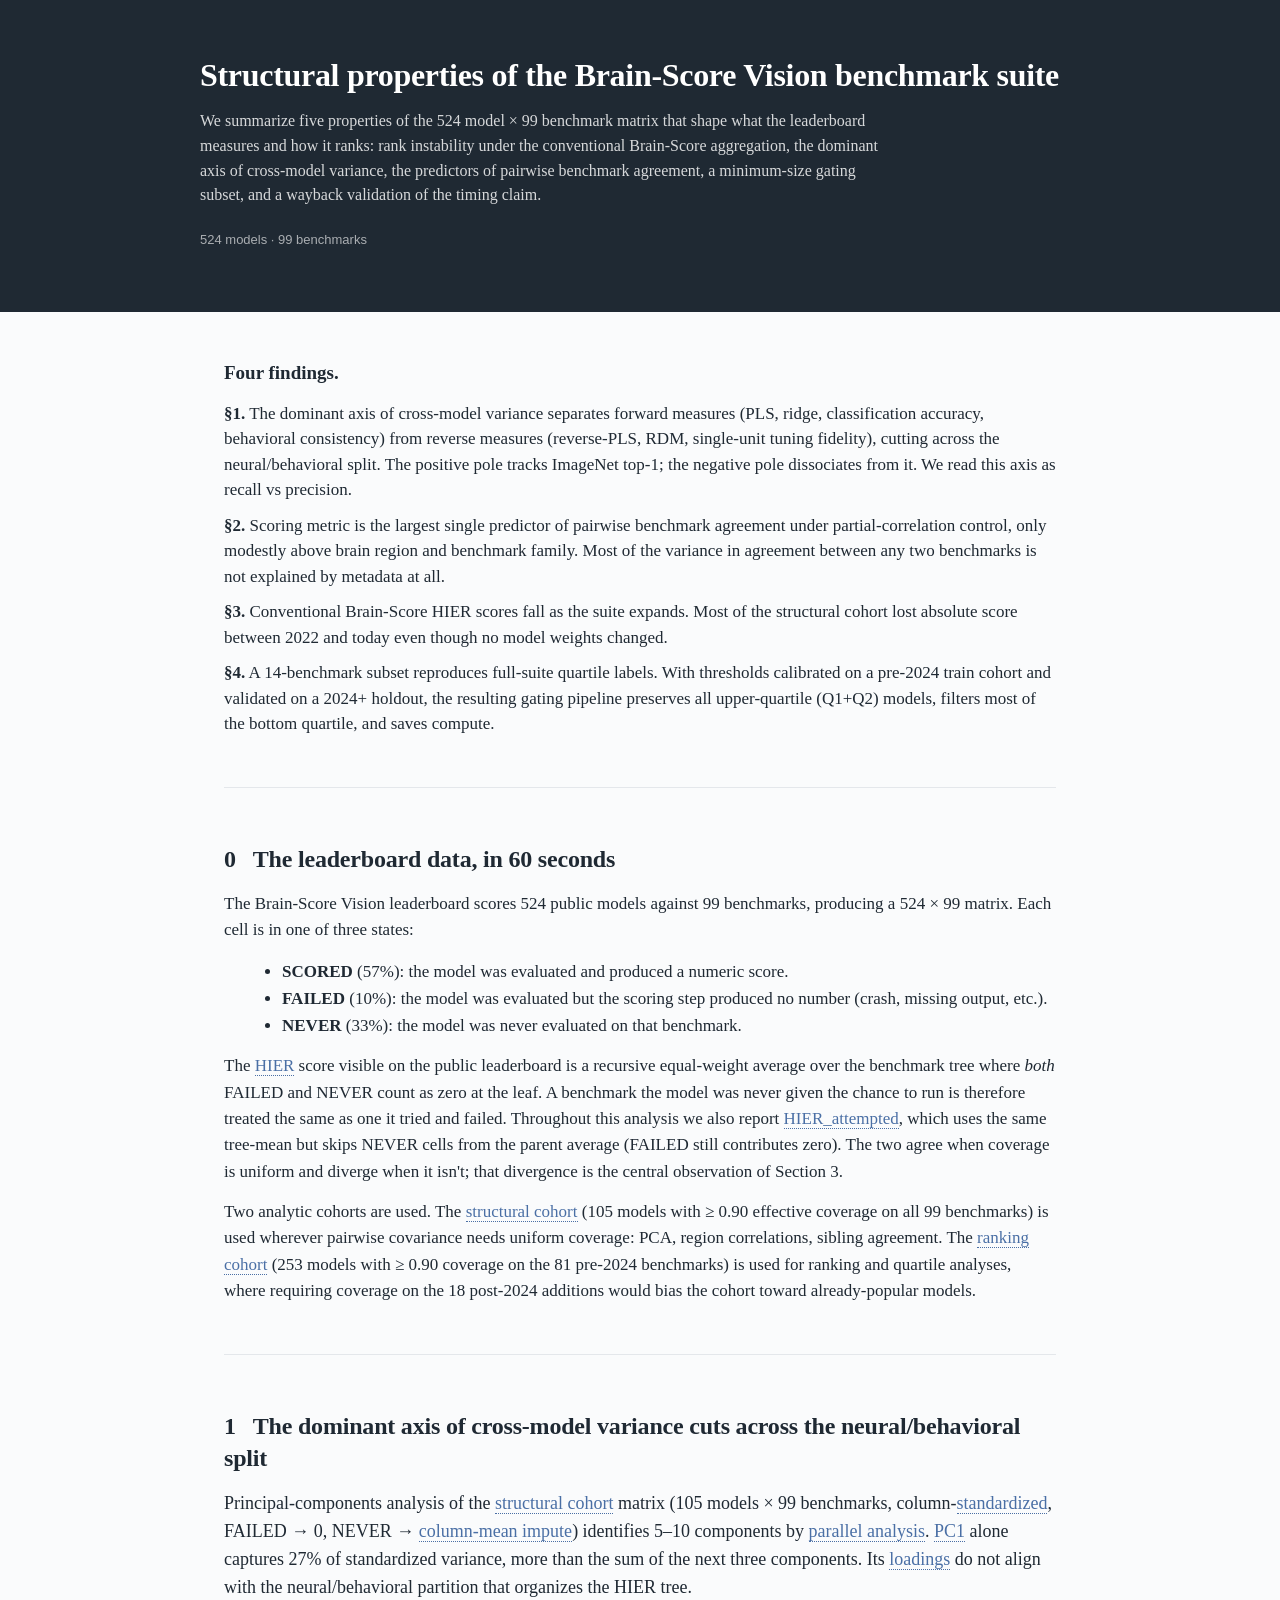
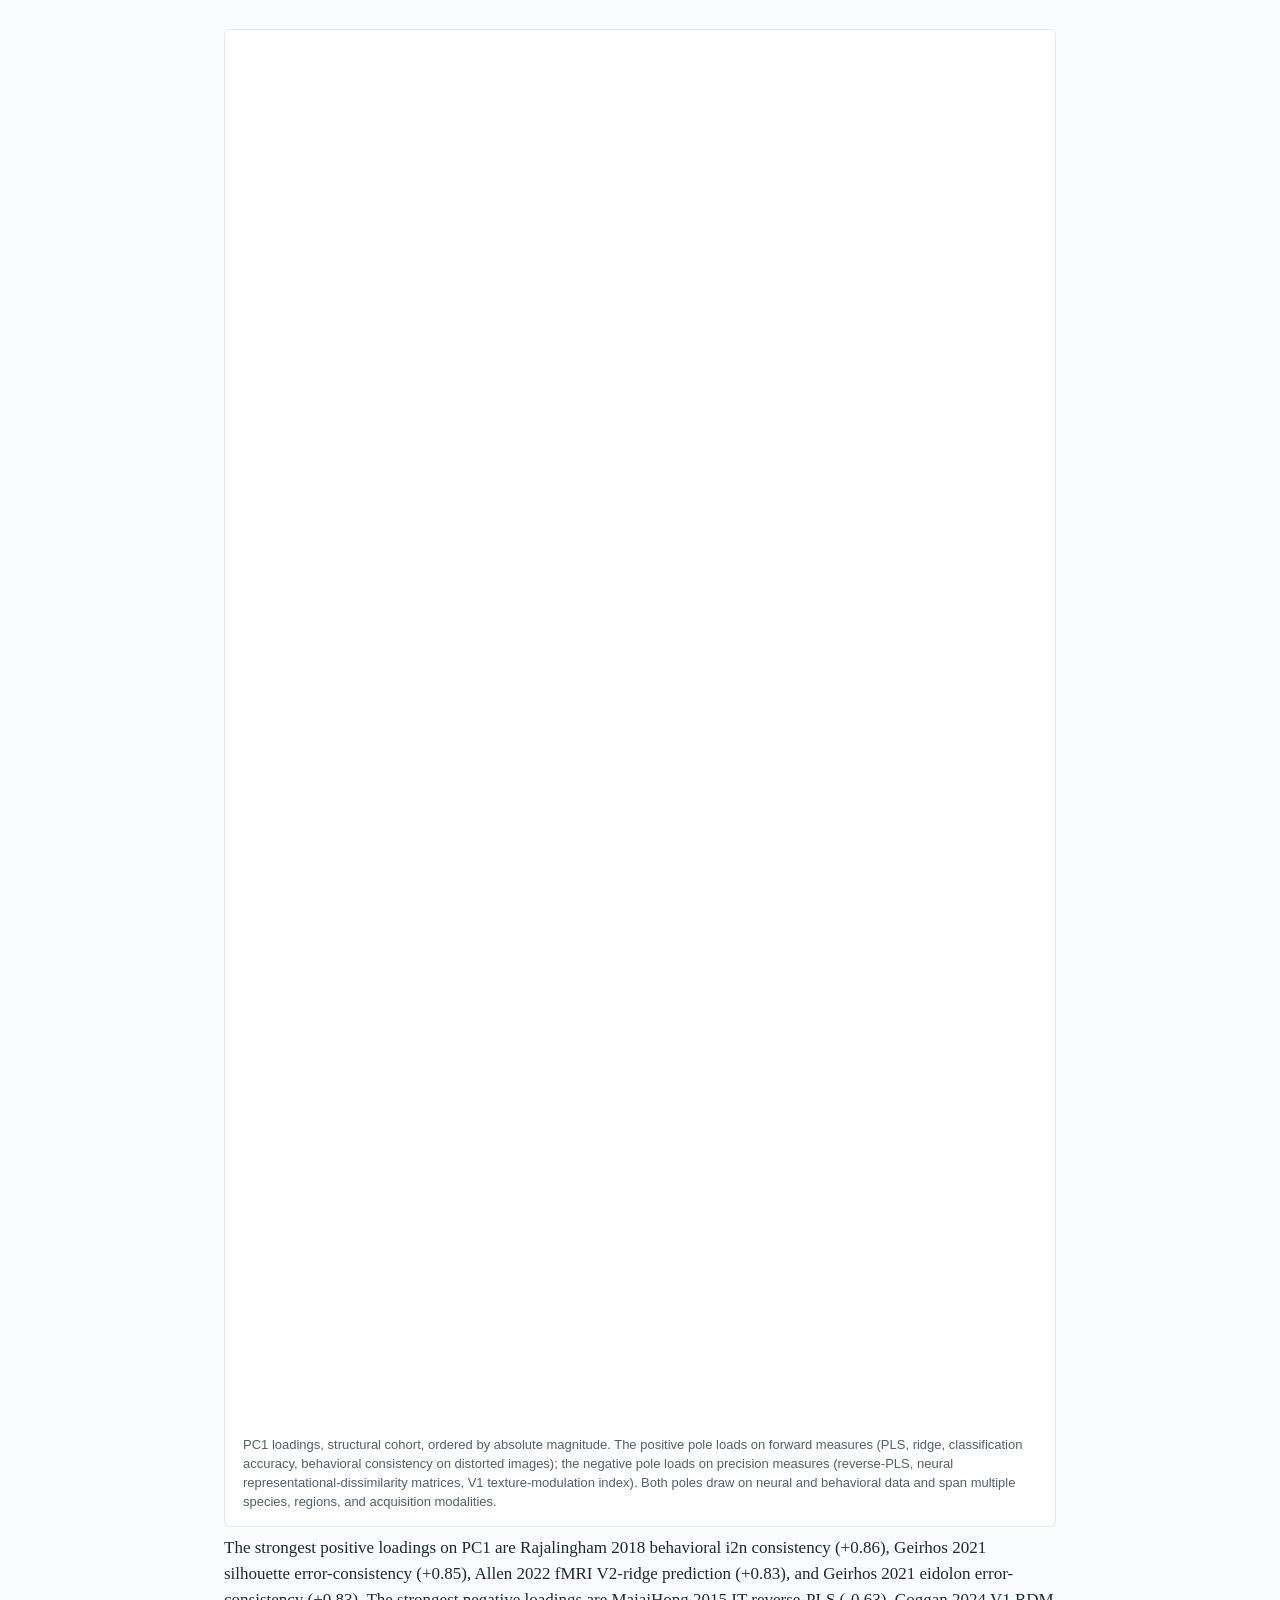
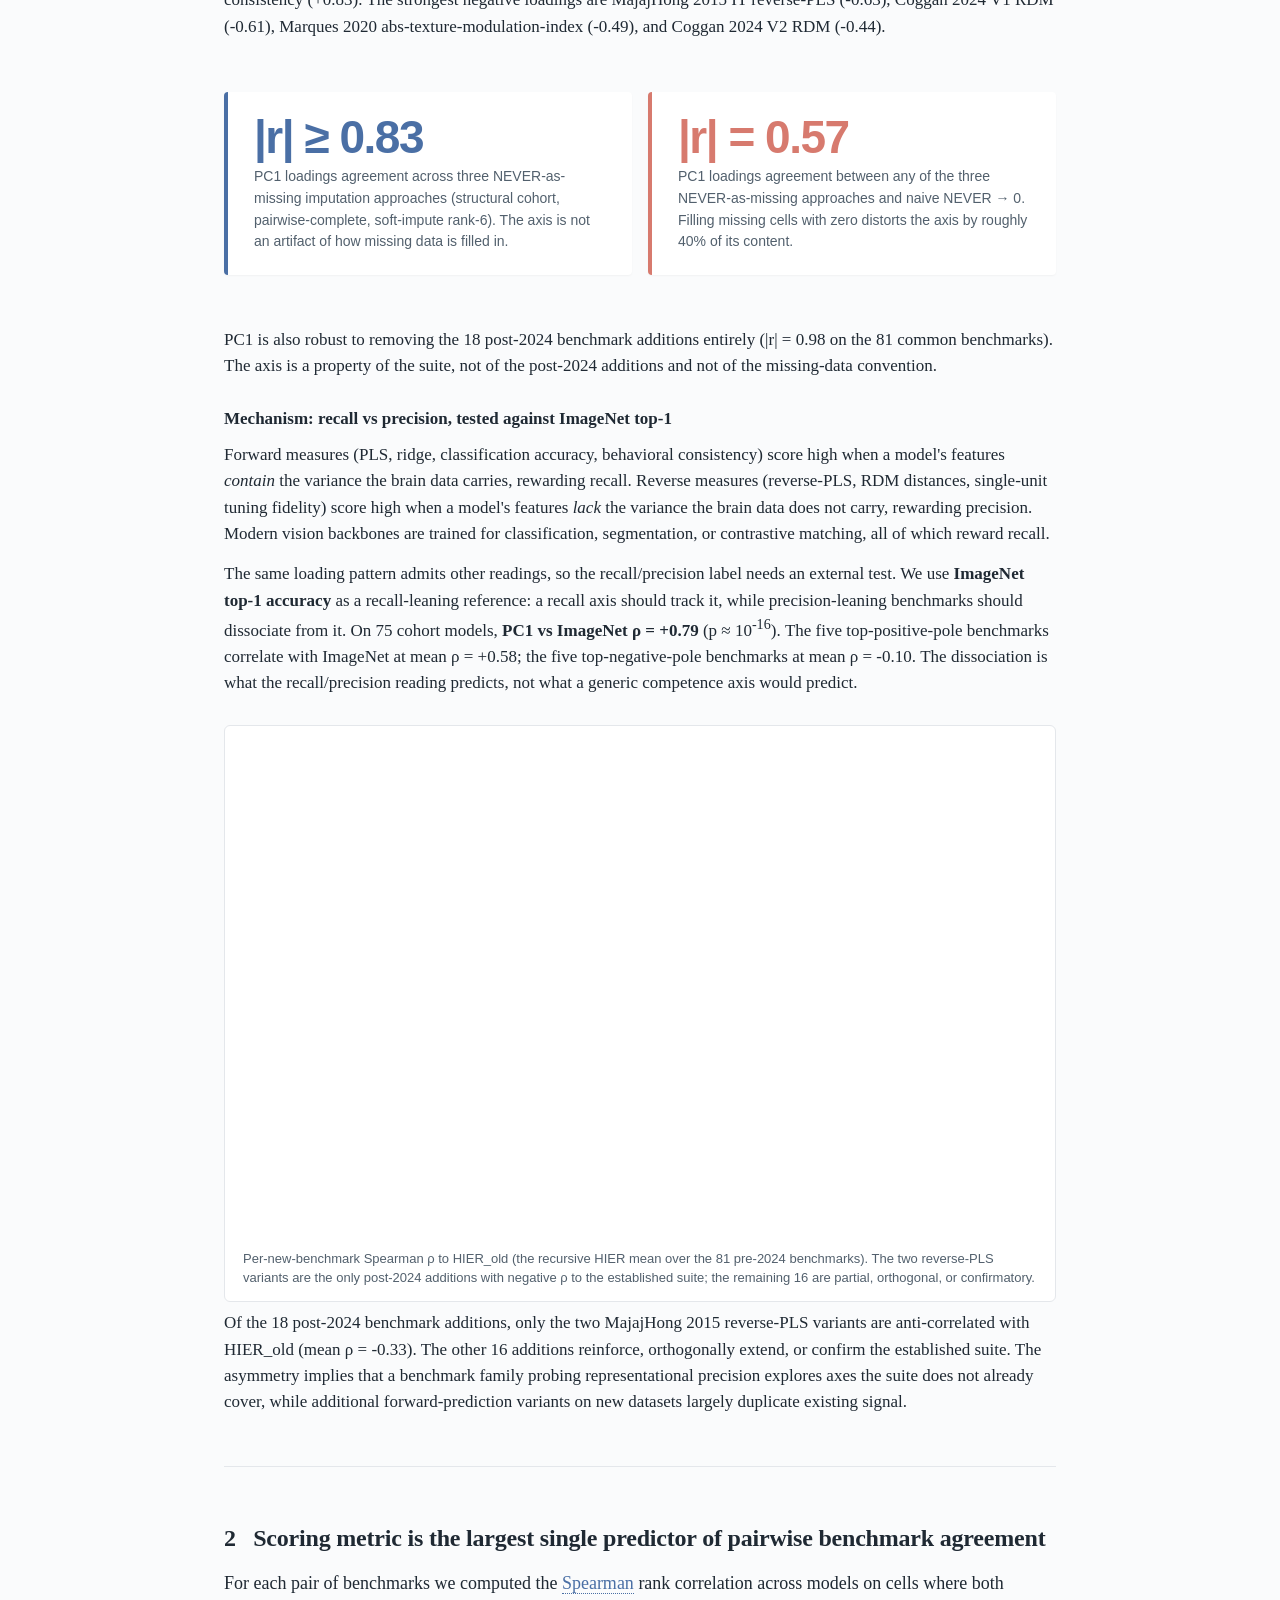
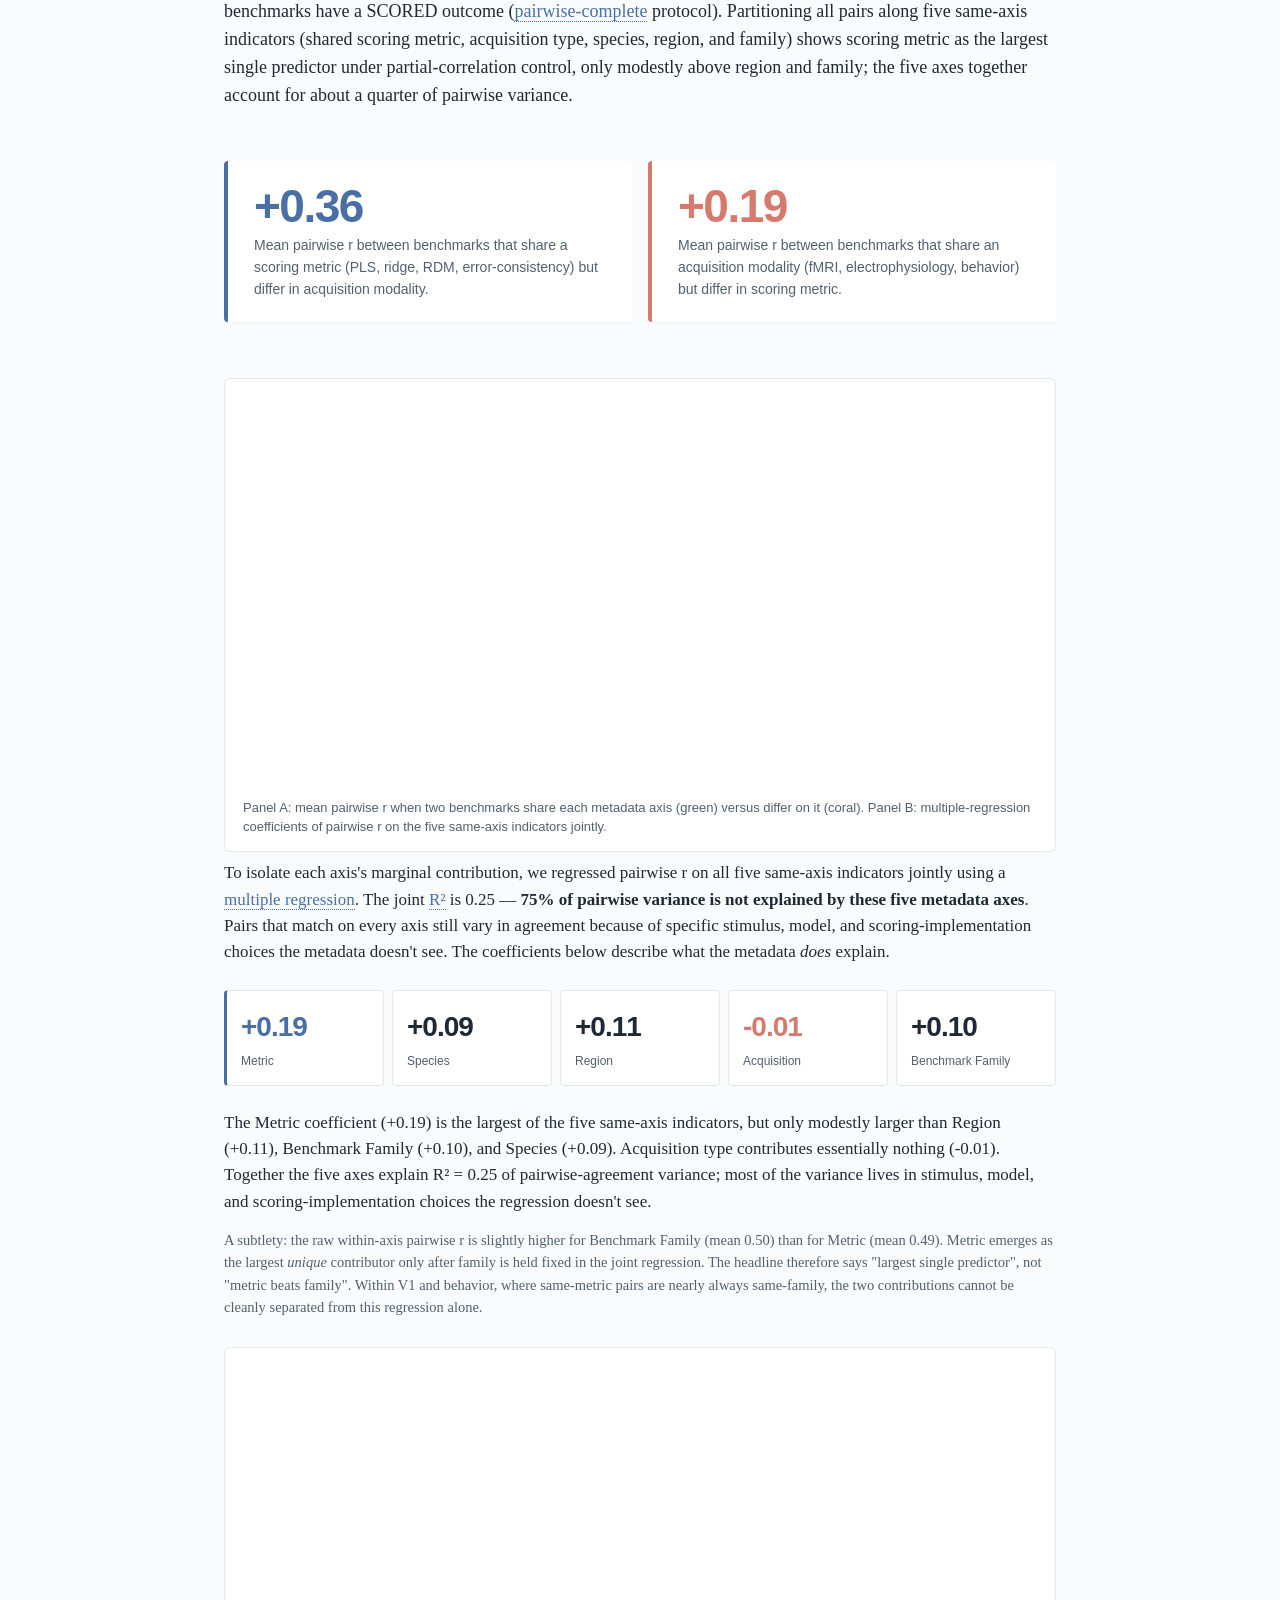
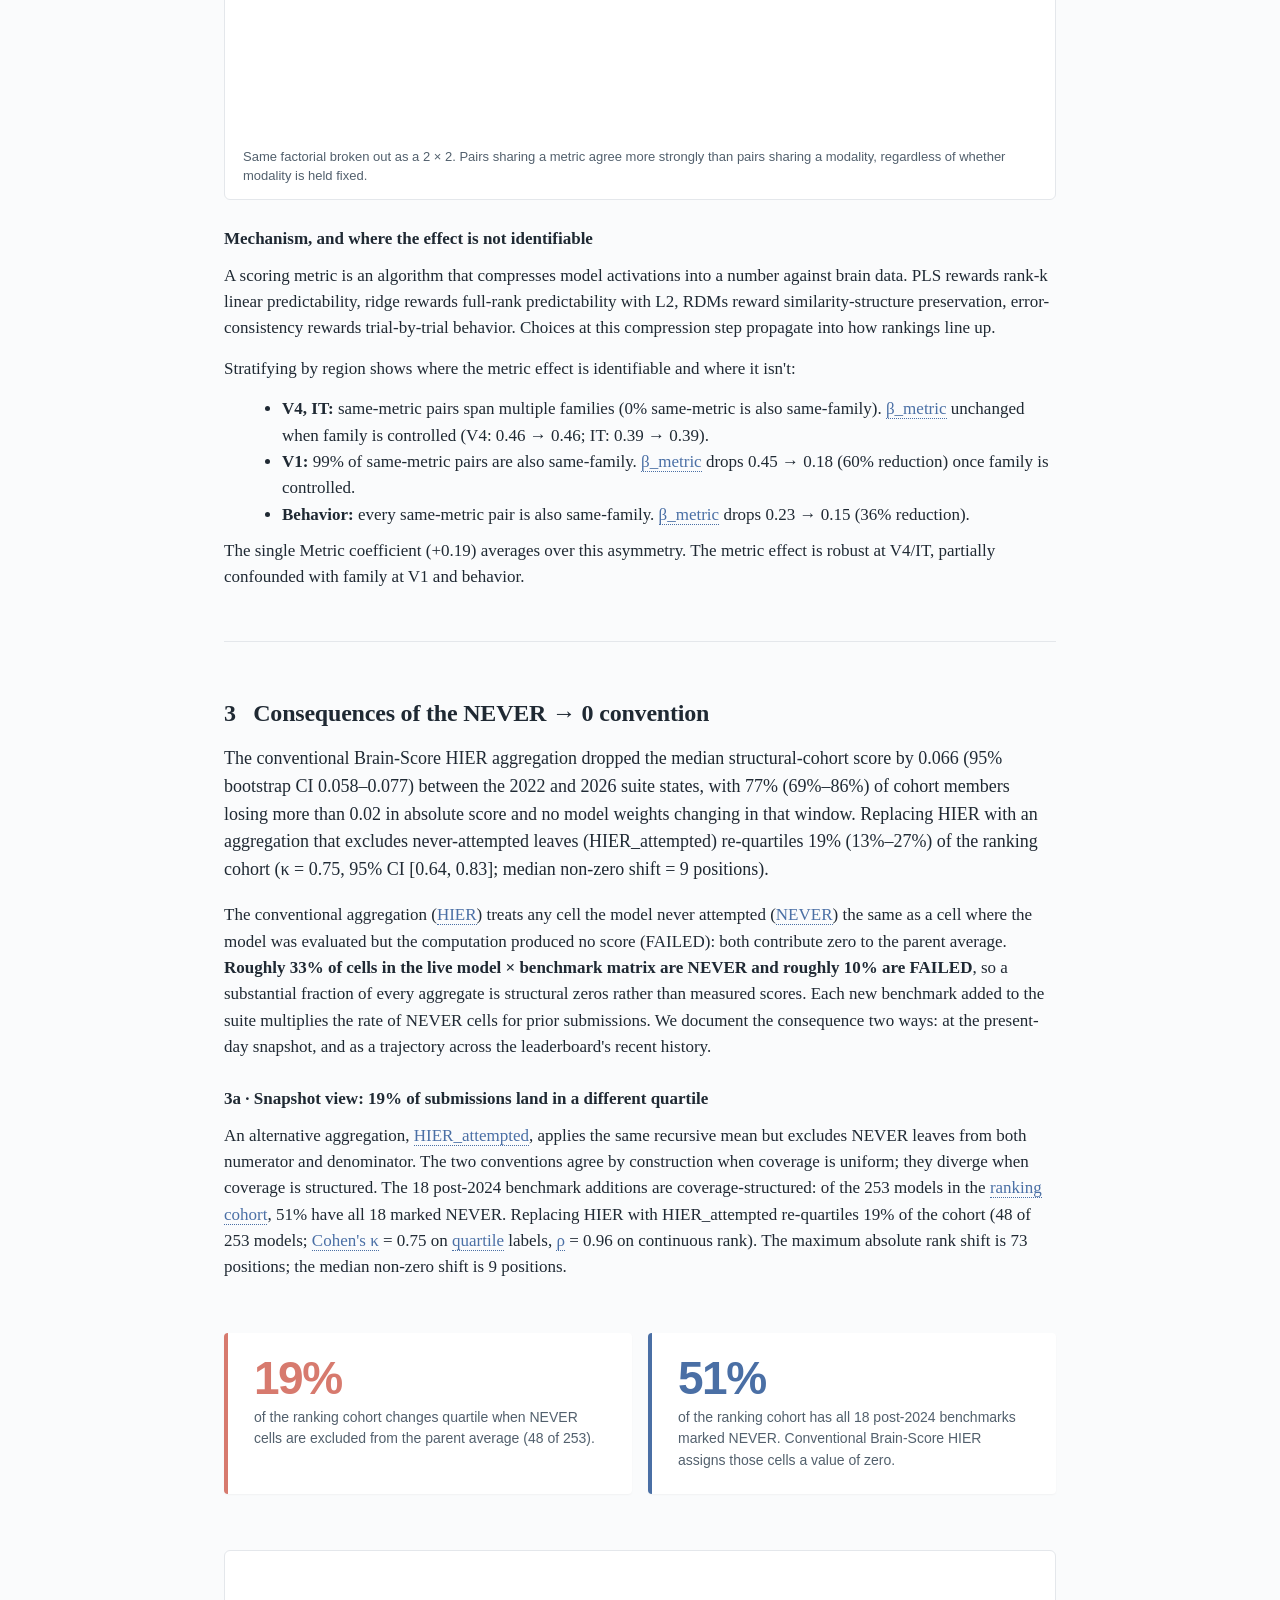
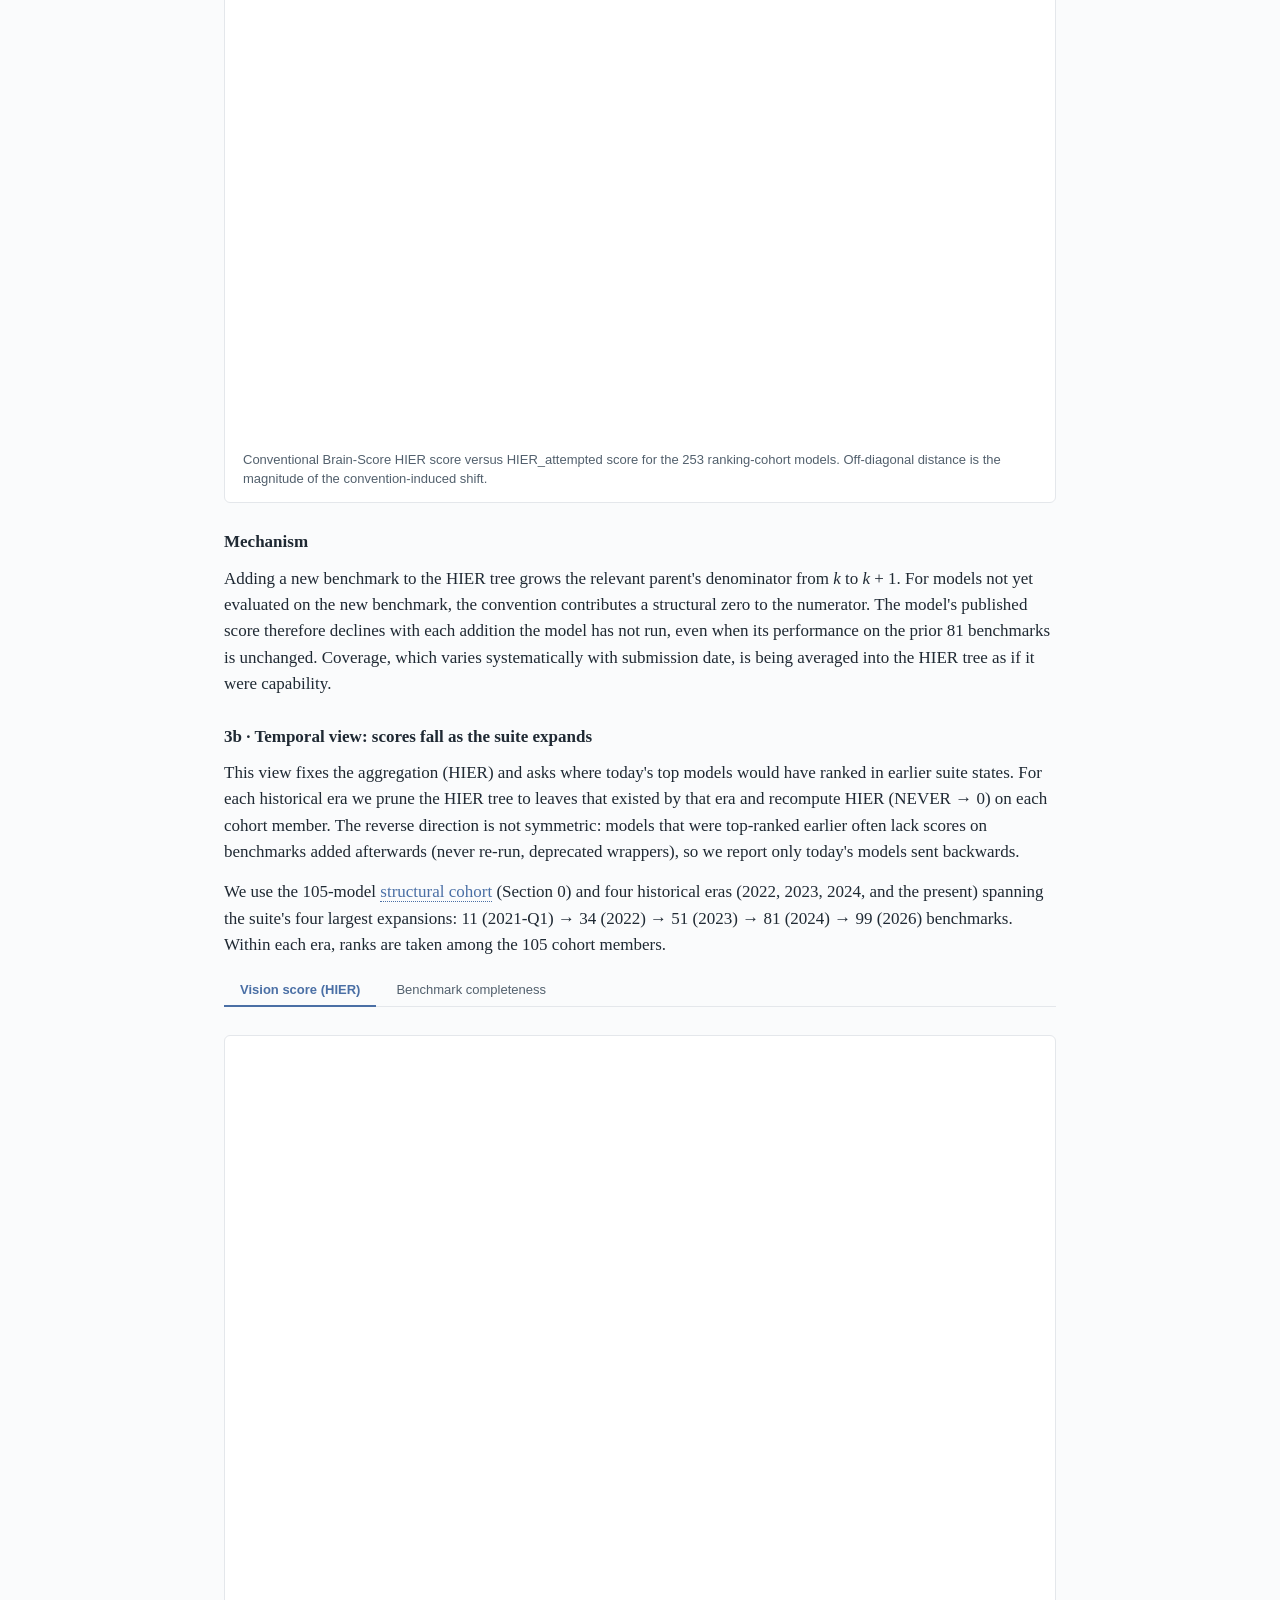
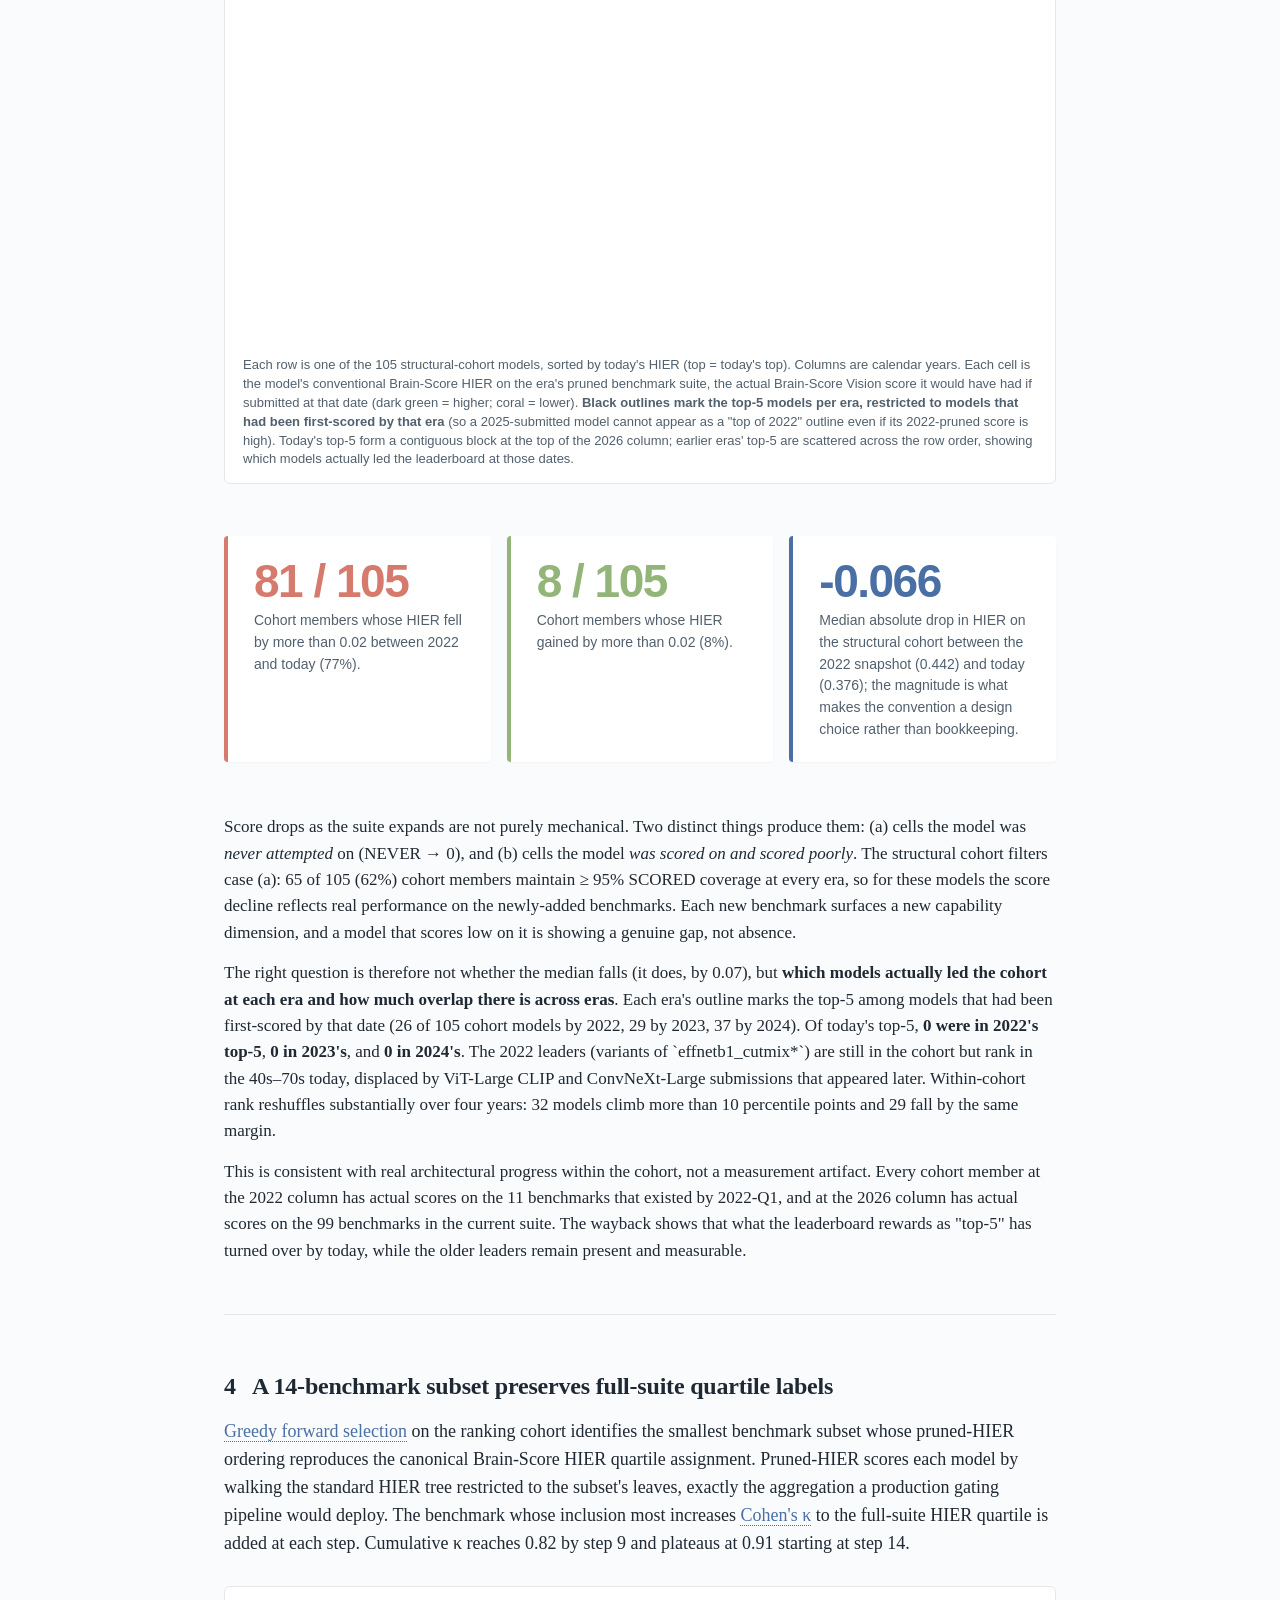
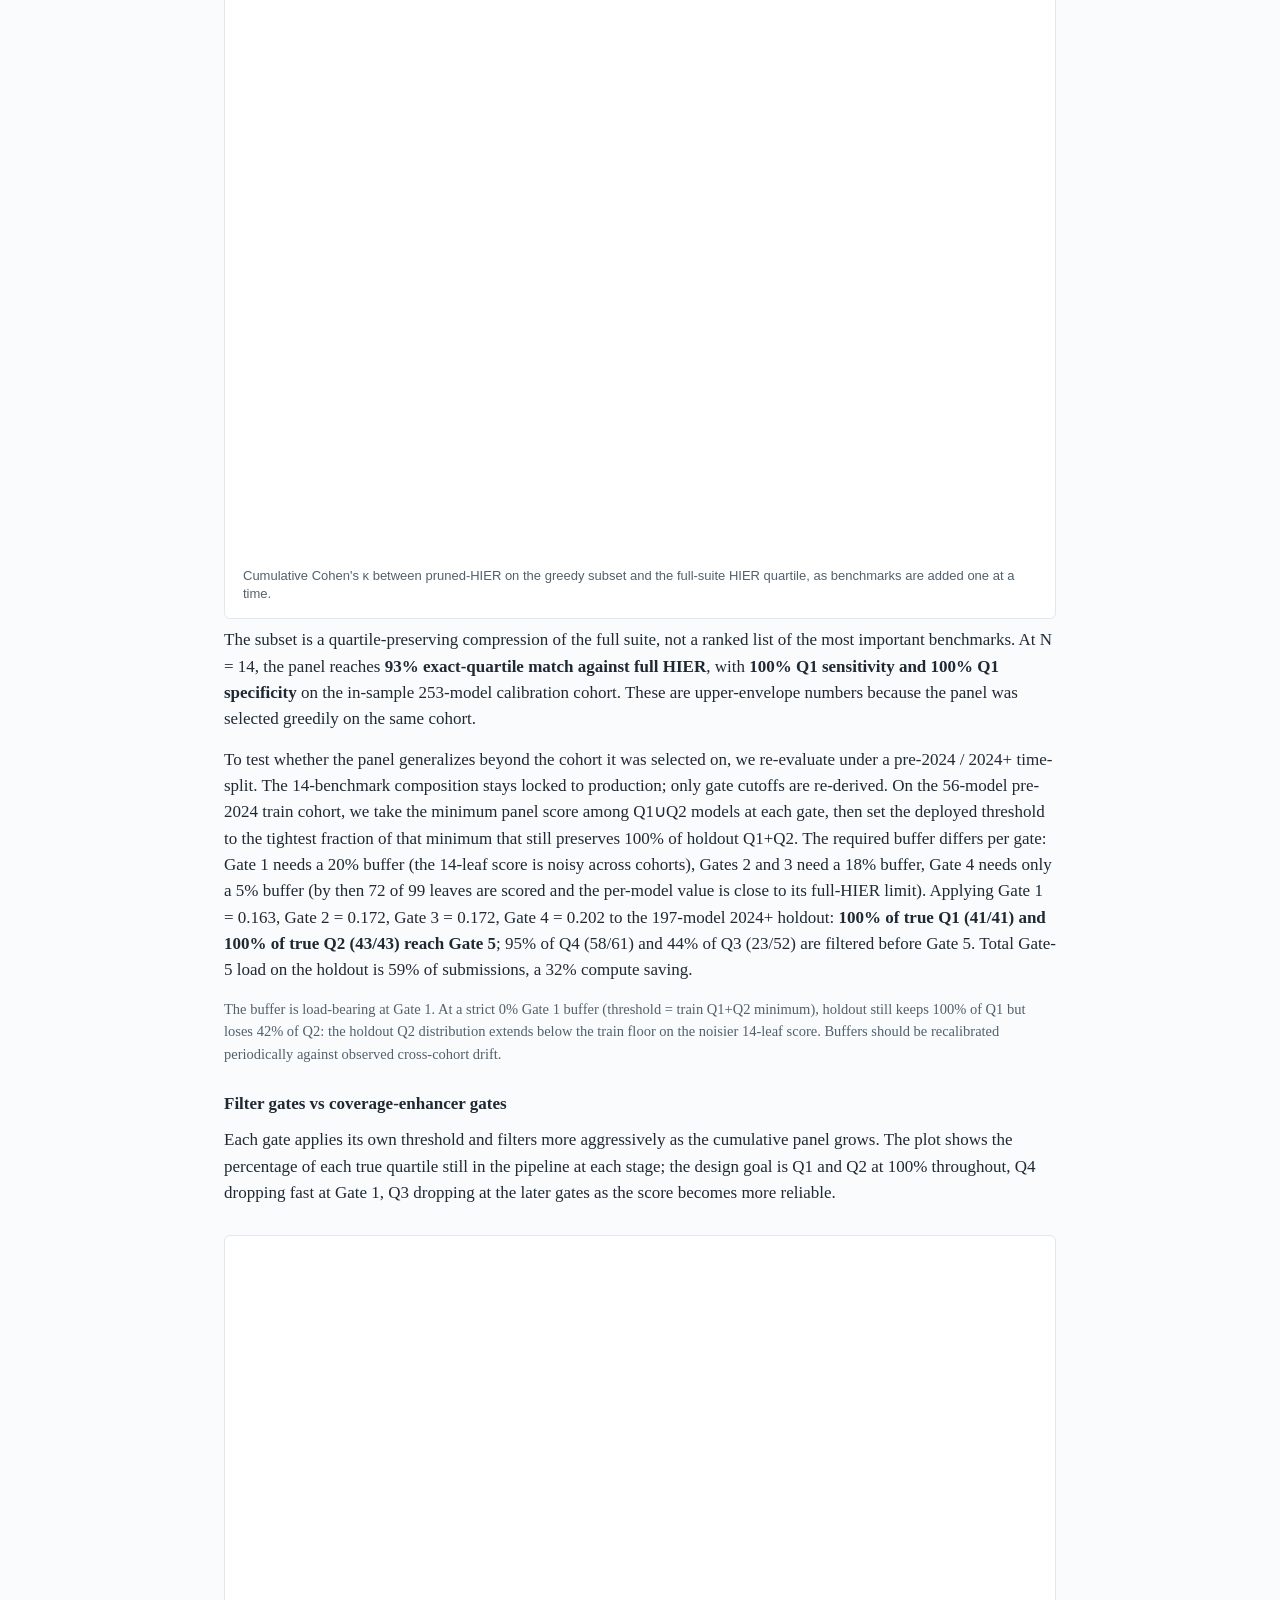
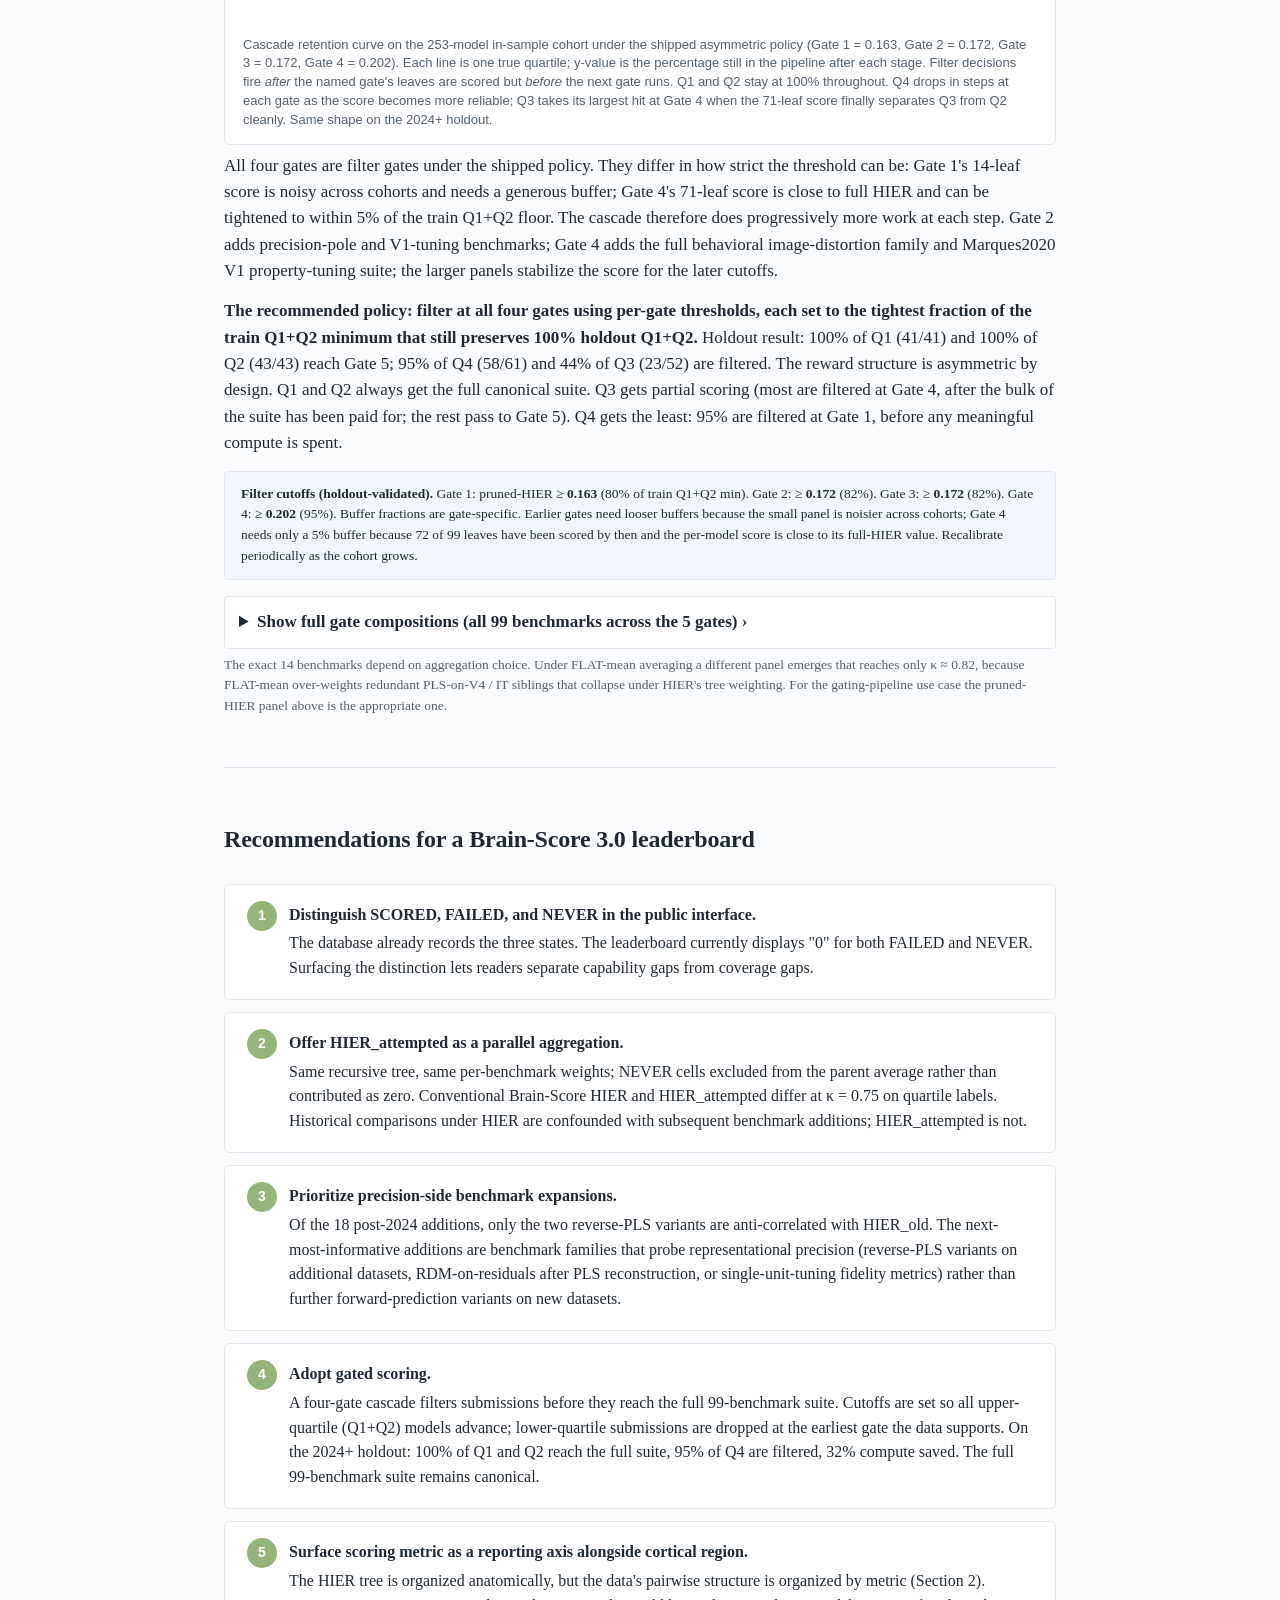
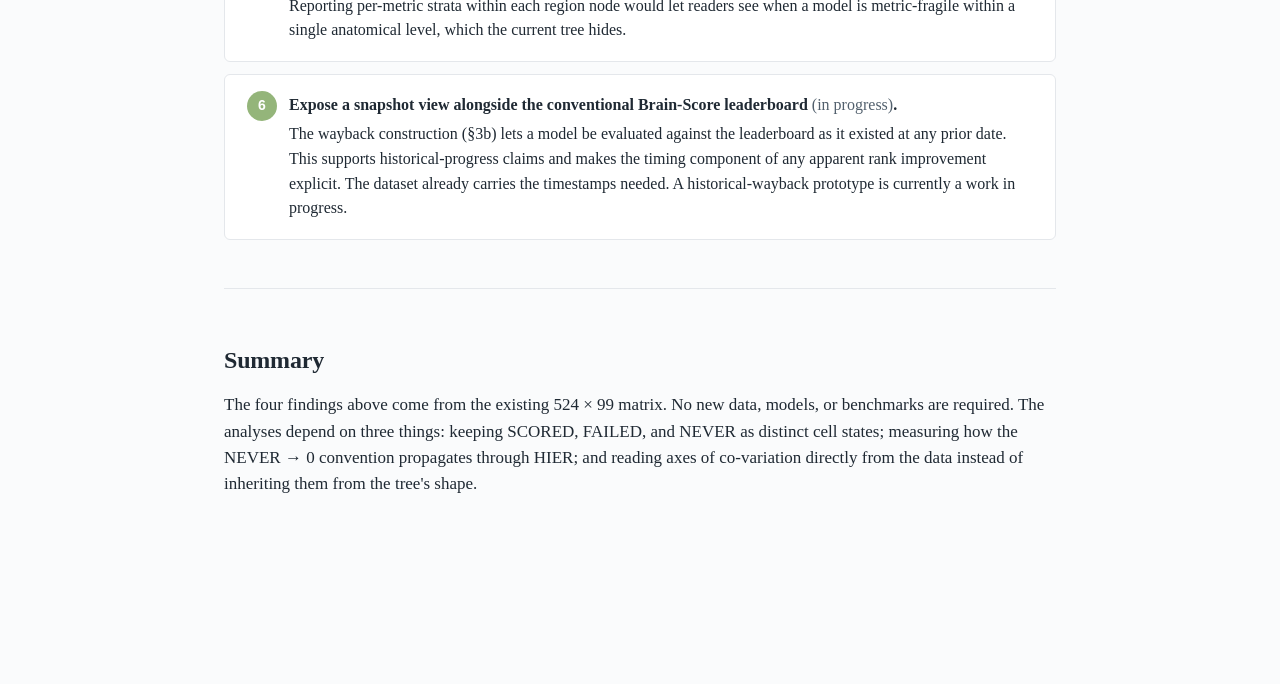
==== commit 8ebbe1d4: "Revert DR-robustness and 11-method aggregation blocks" ====
--- a/story/index.html
+++ b/story/index.html
@@ -243,7 +243,7 @@
 
   <p class="lede">Principal-components analysis of the <span class="hint" data-tip="The set of 105 models with effective completeness ≥ 0.90 across ALL 99 leaderboard-visible benchmarks (i.e., the model was scored or attempted-and-failed on at least 89 of the 99 benchmarks). Used for structural analyses (PCA, region correlations, sibling agreement, behavior families) where pairwise covariance requires uniform benchmark coverage. After within-family deduplication at Spearman r ≥ 0.95, 108 → 105 models." tabindex="0">structural cohort</span> matrix (105 models × 99 benchmarks, column-<span class="hint" data-tip="Each benchmark column is z-scored before PCA (subtract the cohort mean, divide by the cohort standard deviation), so every benchmark contributes the same total variance regardless of its raw scale." tabindex="0">standardized</span>, FAILED → 0, NEVER → <span class="hint" data-tip="Fill a missing cell in the model × benchmark matrix with the average of the column it belongs to (averaging over models that did score that benchmark). The simplest imputation possible; used only when a small fraction of cells need filling (e.g., the ≤0.5% NEVER cells inside the structural cohort) and the imputed values are not the focus of the analysis." tabindex="0">column-mean impute</span>) identifies 5–10 components by <span class="hint" data-tip="A method (Horn, 1965) for deciding how many PCs are real vs. sampling noise. Generate many random matrices of the same shape as the data, compute their eigenvalues, and keep only the observed eigenvalues that exceed the 95th percentile of the random null at the same rank position. At N ≈ P this is the standard correction to the eigenvalue inflation that Kaiser and cumulative-variance rules suffer from." tabindex="0">parallel analysis</span>. <span class="hint" data-tip="An axis of the data along which models vary the most. PC1 is the direction of largest variance; PC2 is the next-largest direction perpendicular to PC1; etc. Each PC has an eigenvalue (how much variance it captures) and loadings (which benchmarks define it)." tabindex="0">PC1</span> alone captures 27% of standardized variance, more than the sum of the next three components. Its <span class="hint" data-tip="The Pearson correlation between an original variable (here, a benchmark) and a principal component. A high positive loading means the benchmark moves in the same direction as the PC; a high negative loading means it moves opposite. Loadings range from -1 to +1." tabindex="0">loadings</span> do not align with the neural/behavioral partition that organizes the HIER tree.</p>
 
-  <div class="fig"><div id="plot-f093ec4c0d6c" class="plotly-graph-div" data-defer="1" style="height:1386px; min-height:1386px; width:100%;"></div><script>window.__plotly_pending=window.__plotly_pending||{};window.__plotly_pending["plot-f093ec4c0d6c"]={"data":[{"colorbar":{"thickness":11,"title":{"text":"Loading"}},"colorscale":[[0.0,"#C97A6F"],[0.25,"#E5B3AB"],[0.5,"#F5F1E8"],[0.75,"#B7D6A8"],[1.0,"#6FA666"]],"hoverinfo":"text","hovertext":[["\u003cb\u003eAllen2022_fmri_surface.IT-rdm\u003c\u002fb\u003e\u003cbr\u003ePC1 loading: +0.354"],["\u003cb\u003eAllen2022_fmri_surface.IT-ridge\u003c\u002fb\u003e\u003cbr\u003ePC1 loading: +0.810"],["\u003cb\u003eAllen2022_fmri_surface.V1-rdm\u003c\u002fb\u003e\u003cbr\u003ePC1 loading: +0.100"],["\u003cb\u003eAllen2022_fmri_surface.V1-ridge\u003c\u002fb\u003e\u003cbr\u003ePC1 loading: +0.733"],["\u003cb\u003eAllen2022_fmri_surface.V2-rdm\u003c\u002fb\u003e\u003cbr\u003ePC1 loading: +0.190"],["\u003cb\u003eAllen2022_fmri_surface.V2-ridge\u003c\u002fb\u003e\u003cbr\u003ePC1 loading: +0.834"],["\u003cb\u003eAllen2022_fmri_surface.V4-rdm\u003c\u002fb\u003e\u003cbr\u003ePC1 loading: +0.218"],["\u003cb\u003eAllen2022_fmri_surface.V4-ridge\u003c\u002fb\u003e\u003cbr\u003ePC1 loading: +0.819"],["\u003cb\u003eBMD2024.dotted_1Behavioral-accuracy_distance\u003c\u002fb\u003e\u003cbr\u003ePC1 loading: +0.552"],["\u003cb\u003eBMD2024.dotted_2Behavioral-accuracy_distance\u003c\u002fb\u003e\u003cbr\u003ePC1 loading: +0.540"],["\u003cb\u003eBMD2024.texture_1Behavioral-accuracy_distance\u003c\u002fb\u003e\u003cbr\u003ePC1 loading: +0.612"],["\u003cb\u003eBMD2024.texture_2Behavioral-accuracy_distance\u003c\u002fb\u003e\u003cbr\u003ePC1 loading: +0.601"],["\u003cb\u003eBaker2022fragmented-accuracy_delta\u003c\u002fb\u003e\u003cbr\u003ePC1 loading: +0.675"],["\u003cb\u003eBaker2022frankenstein-accuracy_delta\u003c\u002fb\u003e\u003cbr\u003ePC1 loading: +0.687"],["\u003cb\u003eBaker2022inverted-accuracy_delta\u003c\u002fb\u003e\u003cbr\u003ePC1 loading: +0.280"],["\u003cb\u003eBracci2019.anteriorVTC-rdm\u003c\u002fb\u003e\u003cbr\u003ePC1 loading: +0.556"],["\u003cb\u003eFerguson2024circle_line-value_delta\u003c\u002fb\u003e\u003cbr\u003ePC1 loading: +0.223"],["\u003cb\u003eFerguson2024color-value_delta\u003c\u002fb\u003e\u003cbr\u003ePC1 loading: +0.694"],["\u003cb\u003eFerguson2024convergence-value_delta\u003c\u002fb\u003e\u003cbr\u003ePC1 loading: -0.035"],["\u003cb\u003eFerguson2024eighth-value_delta\u003c\u002fb\u003e\u003cbr\u003ePC1 loading: +0.433"],["\u003cb\u003eFerguson2024gray_easy-value_delta\u003c\u002fb\u003e\u003cbr\u003ePC1 loading: +0.393"],["\u003cb\u003eFerguson2024gray_hard-value_delta\u003c\u002fb\u003e\u003cbr\u003ePC1 loading: +0.166"],["\u003cb\u003eFerguson2024half-value_delta\u003c\u002fb\u003e\u003cbr\u003ePC1 loading: +0.281"],["\u003cb\u003eFerguson2024juncture-value_delta\u003c\u002fb\u003e\u003cbr\u003ePC1 loading: +0.210"],["\u003cb\u003eFerguson2024lle-value_delta\u003c\u002fb\u003e\u003cbr\u003ePC1 loading: +0.041"],["\u003cb\u003eFerguson2024llh-value_delta\u003c\u002fb\u003e\u003cbr\u003ePC1 loading: -0.109"],["\u003cb\u003eFerguson2024quarter-value_delta\u003c\u002fb\u003e\u003cbr\u003ePC1 loading: +0.369"],["\u003cb\u003eFerguson2024round_f-value_delta\u003c\u002fb\u003e\u003cbr\u003ePC1 loading: -0.081"],["\u003cb\u003eFerguson2024round_v-value_delta\u003c\u002fb\u003e\u003cbr\u003ePC1 loading: +0.131"],["\u003cb\u003eFerguson2024tilted_line-value_delta\u003c\u002fb\u003e\u003cbr\u003ePC1 loading: +0.283"],["\u003cb\u003eFreemanZiemba2013.V1-pls\u003c\u002fb\u003e\u003cbr\u003ePC1 loading: -0.108"],["\u003cb\u003eFreemanZiemba2013.V2-pls\u003c\u002fb\u003e\u003cbr\u003ePC1 loading: +0.531"],["\u003cb\u003eGeirhos2021colour-error_consistency\u003c\u002fb\u003e\u003cbr\u003ePC1 loading: +0.749"],["\u003cb\u003eGeirhos2021contrast-error_consistency\u003c\u002fb\u003e\u003cbr\u003ePC1 loading: +0.582"],["\u003cb\u003eGeirhos2021cueconflict-error_consistency\u003c\u002fb\u003e\u003cbr\u003ePC1 loading: +0.754"],["\u003cb\u003eGeirhos2021edge-error_consistency\u003c\u002fb\u003e\u003cbr\u003ePC1 loading: +0.595"],["\u003cb\u003eGeirhos2021eidolonI-error_consistency\u003c\u002fb\u003e\u003cbr\u003ePC1 loading: +0.833"],["\u003cb\u003eGeirhos2021eidolonII-error_consistency\u003c\u002fb\u003e\u003cbr\u003ePC1 loading: +0.807"],["\u003cb\u003eGeirhos2021eidolonIII-error_consistency\u003c\u002fb\u003e\u003cbr\u003ePC1 loading: +0.826"],["\u003cb\u003eGeirhos2021falsecolour-error_consistency\u003c\u002fb\u003e\u003cbr\u003ePC1 loading: +0.761"],["\u003cb\u003eGeirhos2021highpass-error_consistency\u003c\u002fb\u003e\u003cbr\u003ePC1 loading: +0.561"],["\u003cb\u003eGeirhos2021lowpass-error_consistency\u003c\u002fb\u003e\u003cbr\u003ePC1 loading: +0.763"],["\u003cb\u003eGeirhos2021phasescrambling-error_consistency\u003c\u002fb\u003e\u003cbr\u003ePC1 loading: +0.744"],["\u003cb\u003eGeirhos2021powerequalisation-error_consistency\u003c\u002fb\u003e\u003cbr\u003ePC1 loading: +0.722"],["\u003cb\u003eGeirhos2021rotation-error_consistency\u003c\u002fb\u003e\u003cbr\u003ePC1 loading: +0.757"],["\u003cb\u003eGeirhos2021silhouette-error_consistency\u003c\u002fb\u003e\u003cbr\u003ePC1 loading: +0.851"],["\u003cb\u003eGeirhos2021sketch-error_consistency\u003c\u002fb\u003e\u003cbr\u003ePC1 loading: +0.719"],["\u003cb\u003eGeirhos2021stylized-error_consistency\u003c\u002fb\u003e\u003cbr\u003ePC1 loading: +0.792"],["\u003cb\u003eGeirhos2021uniformnoise-error_consistency\u003c\u002fb\u003e\u003cbr\u003ePC1 loading: +0.752"],["\u003cb\u003eGifford2022.IT-ridgecv\u003c\u002fb\u003e\u003cbr\u003ePC1 loading: +0.719"],["\u003cb\u003eHebart2023-match\u003c\u002fb\u003e\u003cbr\u003ePC1 loading: +0.400"],["\u003cb\u003eHebart2023_fmri.IT-ridgecv\u003c\u002fb\u003e\u003cbr\u003ePC1 loading: +0.711"],["\u003cb\u003eHebart2023_fmri.V1-ridgecv\u003c\u002fb\u003e\u003cbr\u003ePC1 loading: +0.227"],["\u003cb\u003eHebart2023_fmri.V2-ridgecv\u003c\u002fb\u003e\u003cbr\u003ePC1 loading: +0.697"],["\u003cb\u003eHebart2023_fmri.V4-ridgecv\u003c\u002fb\u003e\u003cbr\u003ePC1 loading: +0.535"],["\u003cb\u003eKar2019-ost\u003c\u002fb\u003e\u003cbr\u003ePC1 loading: -0.180"],["\u003cb\u003eMajajHong2015.IT-pls\u003c\u002fb\u003e\u003cbr\u003ePC1 loading: +0.771"],["\u003cb\u003eMajajHong2015.V4-pls\u003c\u002fb\u003e\u003cbr\u003ePC1 loading: +0.617"],["\u003cb\u003eMajajHong2015public.IT-reverse_pls\u003c\u002fb\u003e\u003cbr\u003ePC1 loading: -0.630"],["\u003cb\u003eMajajHong2015public.V4-reverse_pls\u003c\u002fb\u003e\u003cbr\u003ePC1 loading: -0.385"],["\u003cb\u003eManiquet2024-confusion_similarity\u003c\u002fb\u003e\u003cbr\u003ePC1 loading: -0.204"],["\u003cb\u003eManiquet2024-tasks_consistency\u003c\u002fb\u003e\u003cbr\u003ePC1 loading: +0.464"],["\u003cb\u003eMarques2020_Cavanaugh2002-grating_summation_field\u003c\u002fb\u003e\u003cbr\u003ePC1 loading: +0.158"],["\u003cb\u003eMarques2020_Cavanaugh2002-surround_diameter\u003c\u002fb\u003e\u003cbr\u003ePC1 loading: +0.206"],["\u003cb\u003eMarques2020_Cavanaugh2002-surround_suppression_index\u003c\u002fb\u003e\u003cbr\u003ePC1 loading: +0.065"],["\u003cb\u003eMarques2020_DeValois1982-peak_sf\u003c\u002fb\u003e\u003cbr\u003ePC1 loading: -0.014"],["\u003cb\u003eMarques2020_DeValois1982-pref_or\u003c\u002fb\u003e\u003cbr\u003ePC1 loading: +0.310"],["\u003cb\u003eMarques2020_FreemanZiemba2013-abs_texture_modulation_index\u003c\u002fb\u003e\u003cbr\u003ePC1 loading: -0.488"],["\u003cb\u003eMarques2020_FreemanZiemba2013-max_noise\u003c\u002fb\u003e\u003cbr\u003ePC1 loading: +0.301"],["\u003cb\u003eMarques2020_FreemanZiemba2013-max_texture\u003c\u002fb\u003e\u003cbr\u003ePC1 loading: +0.375"],["\u003cb\u003eMarques2020_FreemanZiemba2013-texture_modulation_index\u003c\u002fb\u003e\u003cbr\u003ePC1 loading: -0.056"],["\u003cb\u003eMarques2020_FreemanZiemba2013-texture_selectivity\u003c\u002fb\u003e\u003cbr\u003ePC1 loading: +0.364"],["\u003cb\u003eMarques2020_FreemanZiemba2013-texture_sparseness\u003c\u002fb\u003e\u003cbr\u003ePC1 loading: +0.338"],["\u003cb\u003eMarques2020_FreemanZiemba2013-texture_variance_ratio\u003c\u002fb\u003e\u003cbr\u003ePC1 loading: +0.271"],["\u003cb\u003eMarques2020_Ringach2002-circular_variance\u003c\u002fb\u003e\u003cbr\u003ePC1 loading: +0.288"],["\u003cb\u003eMarques2020_Ringach2002-cv_bandwidth_ratio\u003c\u002fb\u003e\u003cbr\u003ePC1 loading: +0.204"],["\u003cb\u003eMarques2020_Ringach2002-max_dc\u003c\u002fb\u003e\u003cbr\u003ePC1 loading: +0.250"],["\u003cb\u003eMarques2020_Ringach2002-modulation_ratio\u003c\u002fb\u003e\u003cbr\u003ePC1 loading: +0.331"],["\u003cb\u003eMarques2020_Ringach2002-opr_cv_diff\u003c\u002fb\u003e\u003cbr\u003ePC1 loading: +0.151"],["\u003cb\u003eMarques2020_Ringach2002-or_bandwidth\u003c\u002fb\u003e\u003cbr\u003ePC1 loading: +0.345"],["\u003cb\u003eMarques2020_Ringach2002-or_selective\u003c\u002fb\u003e\u003cbr\u003ePC1 loading: +0.110"],["\u003cb\u003eMarques2020_Ringach2002-orth_pref_ratio\u003c\u002fb\u003e\u003cbr\u003ePC1 loading: +0.235"],["\u003cb\u003eMarques2020_Schiller1976-sf_bandwidth\u003c\u002fb\u003e\u003cbr\u003ePC1 loading: +0.059"],["\u003cb\u003eMarques2020_Schiller1976-sf_selective\u003c\u002fb\u003e\u003cbr\u003ePC1 loading: -0.206"],["\u003cb\u003ePapale2025.IT-ridgecv\u003c\u002fb\u003e\u003cbr\u003ePC1 loading: +0.504"],["\u003cb\u003ePapale2025.V1-ridgecv\u003c\u002fb\u003e\u003cbr\u003ePC1 loading: -0.121"],["\u003cb\u003ePapale2025.V4-ridgecv\u003c\u002fb\u003e\u003cbr\u003ePC1 loading: +0.085"],["\u003cb\u003eRajalingham2018-i2n\u003c\u002fb\u003e\u003cbr\u003ePC1 loading: +0.858"],["\u003cb\u003eSanghavi2020.IT-pls\u003c\u002fb\u003e\u003cbr\u003ePC1 loading: +0.825"],["\u003cb\u003eSanghavi2020.V4-pls\u003c\u002fb\u003e\u003cbr\u003ePC1 loading: +0.441"],["\u003cb\u003eSanghaviJozwik2020.IT-pls\u003c\u002fb\u003e\u003cbr\u003ePC1 loading: +0.704"],["\u003cb\u003eSanghaviJozwik2020.V4-pls\u003c\u002fb\u003e\u003cbr\u003ePC1 loading: +0.482"],["\u003cb\u003eSanghaviMurty2020.IT-pls\u003c\u002fb\u003e\u003cbr\u003ePC1 loading: +0.737"],["\u003cb\u003eSanghaviMurty2020.V4-pls\u003c\u002fb\u003e\u003cbr\u003ePC1 loading: +0.693"],["\u003cb\u003etong.Coggan2024_behavior-ConditionWiseAccuracySimilarity\u003c\u002fb\u003e\u003cbr\u003ePC1 loading: +0.731"],["\u003cb\u003etong.Coggan2024_fMRI.IT-rdm\u003c\u002fb\u003e\u003cbr\u003ePC1 loading: -0.183"],["\u003cb\u003etong.Coggan2024_fMRI.V1-rdm\u003c\u002fb\u003e\u003cbr\u003ePC1 loading: -0.613"],["\u003cb\u003etong.Coggan2024_fMRI.V2-rdm\u003c\u002fb\u003e\u003cbr\u003ePC1 loading: -0.438"],["\u003cb\u003etong.Coggan2024_fMRI.V4-rdm\u003c\u002fb\u003e\u003cbr\u003ePC1 loading: -0.002"]],"text":[["+0.35"],["+0.81"],["+0.10"],["+0.73"],["+0.19"],["+0.83"],["+0.22"],["+0.82"],["+0.55"],["+0.54"],["+0.61"],["+0.60"],["+0.67"],["+0.69"],["+0.28"],["+0.56"],["+0.22"],["+0.69"],["-0.03"],["+0.43"],["+0.39"],["+0.17"],["+0.28"],["+0.21"],["+0.04"],["-0.11"],["+0.37"],["-0.08"],["+0.13"],["+0.28"],["-0.11"],["+0.53"],["+0.75"],["+0.58"],["+0.75"],["+0.60"],["+0.83"],["+0.81"],["+0.83"],["+0.76"],["+0.56"],["+0.76"],["+0.74"],["+0.72"],["+0.76"],["+0.85"],["+0.72"],["+0.79"],["+0.75"],["+0.72"],["+0.40"],["+0.71"],["+0.23"],["+0.70"],["+0.54"],["-0.18"],["+0.77"],["+0.62"],["-0.63"],["-0.38"],["-0.20"],["+0.46"],["+0.16"],["+0.21"],["+0.06"],["-0.01"],["+0.31"],["-0.49"],["+0.30"],["+0.37"],["-0.06"],["+0.36"],["+0.34"],["+0.27"],["+0.29"],["+0.20"],["+0.25"],["+0.33"],["+0.15"],["+0.34"],["+0.11"],["+0.24"],["+0.06"],["-0.21"],["+0.50"],["-0.12"],["+0.09"],["+0.86"],["+0.82"],["+0.44"],["+0.70"],["+0.48"],["+0.74"],["+0.69"],["+0.73"],["-0.18"],["-0.61"],["-0.44"],["-0.00"]],"textfont":{"size":9},"texttemplate":"%{text}","x":["PC1"],"y":["Allen22.IT-rdm","Allen22.IT-ridge","Allen22.V1-rdm","Allen22.V1-ridge","Allen22.V2-rdm","Allen22.V2-ridge","Allen22.V4-rdm","Allen22.V4-ridge","BMD2024.dotted_1Behavioral-accuracy_d\u2026","BMD2024.dotted_2Behavioral-accuracy_d\u2026","BMD2024.texture_1Behavioral-accuracy_\u2026","BMD2024.texture_2Behavioral-accuracy_\u2026","Bak22fragmented-accuracy_delta","Bak22frankenstein-accuracy_delta","Bak22inverted-accuracy_delta","Bracci2019.anteriorVTC-rdm","Ferg24circle_line-value_delta","Ferg24color-value_delta","Ferg24convergence-value_delta","Ferg24eighth-value_delta","Ferg24gray_easy-value_delta","Ferg24gray_hard-value_delta","Ferg24half-value_delta","Ferg24juncture-value_delta","Ferg24lle-value_delta","Ferg24llh-value_delta","Ferg24quarter-value_delta","Ferg24round_f-value_delta","Ferg24round_v-value_delta","Ferg24tilted_line-value_delta","FZ13.V1-pls","FZ13.V2-pls","Geir21colour-ec","Geir21contrast-ec","Geir21cueconflict-ec","Geir21edge-ec","Geir21eidolonI-ec","Geir21eidolonII-ec","Geir21eidolonIII-ec","Geir21falsecolour-ec","Geir21highpass-ec","Geir21lowpass-ec","Geir21phasescrambling-ec","Geir21powerequalisation-ec","Geir21rotation-ec","Geir21silhouette-ec","Geir21sketch-ec","Geir21stylized-ec","Geir21uniformnoise-ec","Gif22.IT-ridgecv","Heb23-match","Heb23.IT-ridgecv","Heb23.V1-ridgecv","Heb23.V2-ridgecv","Heb23.V4-ridgecv","Kar2019-ost","MH15.IT-pls","MH15.V4-pls","MH15pub.IT-reverse_pls","MH15pub.V4-reverse_pls","Man24-confusion_similarity","Man24-tasks_consistency","Marq.Cavanaugh2002-grating_summation_\u2026","Marq.Cavanaugh2002-surround_diameter","Marq.Cavanaugh2002-surround_suppressi\u2026","Marq.DeValois1982-peak_sf","Marq.DeValois1982-pref_or","Marq.FZ13-abs_texture_modulation_index","Marq.FZ13-max_noise","Marq.FZ13-max_texture","Marq.FZ13-texture_modulation_index","Marq.FZ13-texture_selectivity","Marq.FZ13-texture_sparseness","Marq.FZ13-texture_variance_ratio","Marq.Ringach2002-circular_variance","Marq.Ringach2002-cv_bandwidth_ratio","Marq.Ringach2002-max_dc","Marq.Ringach2002-modulation_ratio","Marq.Ringach2002-opr_cv_diff","Marq.Ringach2002-or_bandwidth","Marq.Ringach2002-or_selective","Marq.Ringach2002-orth_pref_ratio","Marq.Schiller1976-sf_bandwidth","Marq.Schiller1976-sf_selective","Pap25.IT-ridgecv","Pap25.V1-ridgecv","Pap25.V4-ridgecv","Raj18-i2n","San20.IT-pls","San20.V4-pls","SanJ20.IT-pls","SanJ20.V4-pls","SanM20.IT-pls","SanM20.V4-pls","tong.Cogg24-beh-ConditionWiseAccuracy\u2026","tong.Cogg24.IT-rdm","tong.Cogg24.V1-rdm","tong.Cogg24.V2-rdm","tong.Cogg24.V4-rdm"],"z":{"dtype":"f8","bdata":"SxKoKD2n1j\u002fGaubWJe\u002fpPwxdULqdjbk\u002f8aWWNaxz5z8Xe96\u002fp1rIP7mJdwiTseo\u002fDUA3eIjzyz9x6RR3fjHqP\u002fMIauhdrOE\u002faNz00oFG4T8iwqyfTJfjP2Mm\u002fDq4PeM\u002fyhf+qW2Y5T9fMJdZDfrlPxchRcSx6tE\u002flvZHG47K4T+lKEmEEZPMP7o\u002foRL7OOY\u002fdHg64l3cob\u002fP75yMpLDbP\u002f+HtUYzJdk\u002fSpOCXuE5xT+6RmqDQvvRP+9QSplQ3co\u002fHw9jInkIpT\u002fooHJRVc27v4hvopoKodc\u002f4Q0wCiietL9FesCv4r3AP4HU1JPgGNI\u002fIytYygTGu78ElfYVLvvgPxuyW0vW8+c\u002fKJjoROad4j9qnnmyCB\u002foP3XiOTtUDOM\u002feQNG\u002fbuo6j9EyI7hg9XpP5wBinAhcOo\u002fhafVUCRb6D9rCMUxz\u002fXhPzZ52\u002fTybeg\u002f91sM4lPS5z8OLotX0RnnPxa3r4fLN+g\u002fnSLuDIk56z8owZlgsADnPyNnPFXcVuk\u002fZN7+X98O6D8ULb1VAATnP8QeMpg7ntk\u002ftO\u002fLIPW95j8jqNlSix7NP1xNI9LjSuY\u002fNChU7Lgg4T\u002f\u002fIvUBSAbHv6+eteY2qeg\u002fSIiJekfC4z8hNZxf\u002fizkv0U+AC\u002f3nNi\u002fCChjjkcUyr+HOb2T4bfdPzWrYLhCLsQ\u002fAixRIjdsyj8qyNtFypWwP96og0b4BY2\u002fy+BJXOjc0z\u002fPraOo4kLfvwYueYCrQ9M\u002fqycnMW371z8PMr0a87Osv8llE1SoUtc\u002fYwLQfIqg1T9O2gEbi1vRP+ySdIlQddI\u002f8\u002f+X8GUjyj\u002fZfcPON\u002ffPPwW8n3MjN9U\u002fGRHfhmJPwz+YKFHIVxDWP6TODnBDHLw\u002f\u002fOMaL8QUzj+MG90PN\u002fetP8OKF\u002fJWU8q\u002fZxmPtnEh4D9O6fQwnee+vyzGQsbZz7U\u002f9uEOkgB06z+\u002f0GtfP2bqP4B00yOxOtw\u002fYWlhos2F5j+\u002fGkV7RNLePxamCgnAkec\u002f5YOS3\u002f0r5j\u002fU6uxtgWfnP9zpfS1re8e\u002fZgVoMFOe47\u002f7vfk\u002fwwvcv8MJ3v0Si2K\u002f","shape":"99, 1"},"zmax":1,"zmin":-1,"type":"heatmap"}],"layout":{"template":{"layout":{"colorway":["#1F77B4","#FF7F0E","#2CA02C","#D62728","#9467BD","#8C564B","#E377C2","#7F7F7F","#BCBD22","#17BECF"],"font":{"color":"rgb(36, 36, 36)"},"paper_bgcolor":"white","plot_bgcolor":"white","xaxis":{"automargin":true,"linecolor":"rgb(36, 36, 36)","showgrid":false,"showline":true,"ticks":"outside","title":{"standoff":15},"zeroline":false},"yaxis":{"automargin":true,"linecolor":"rgb(36, 36, 36)","showgrid":false,"showline":true,"ticks":"outside","title":{"standoff":15},"zeroline":false}}},"font":{"family":"-apple-system, BlinkMacSystemFont, 'Inter', 'Helvetica Neue', Arial","size":12,"color":"#1F2933"},"margin":{"t":40,"b":40,"l":240,"r":80},"height":1386,"title":{},"plot_bgcolor":"#FFFFFF","paper_bgcolor":"#FFFFFF","xaxis":{"side":"top"},"yaxis":{"tickfont":{"size":8},"autorange":"reversed"}}};</script>
+  <div class="fig"><div id="plot-c66f7b067a68" class="plotly-graph-div" data-defer="1" style="height:1386px; min-height:1386px; width:100%;"></div><script>window.__plotly_pending=window.__plotly_pending||{};window.__plotly_pending["plot-c66f7b067a68"]={"data":[{"colorbar":{"thickness":11,"title":{"text":"Loading"}},"colorscale":[[0.0,"#C97A6F"],[0.25,"#E5B3AB"],[0.5,"#F5F1E8"],[0.75,"#B7D6A8"],[1.0,"#6FA666"]],"hoverinfo":"text","hovertext":[["\u003cb\u003eAllen2022_fmri_surface.IT-rdm\u003c\u002fb\u003e\u003cbr\u003ePC1 loading: +0.354"],["\u003cb\u003eAllen2022_fmri_surface.IT-ridge\u003c\u002fb\u003e\u003cbr\u003ePC1 loading: +0.810"],["\u003cb\u003eAllen2022_fmri_surface.V1-rdm\u003c\u002fb\u003e\u003cbr\u003ePC1 loading: +0.100"],["\u003cb\u003eAllen2022_fmri_surface.V1-ridge\u003c\u002fb\u003e\u003cbr\u003ePC1 loading: +0.733"],["\u003cb\u003eAllen2022_fmri_surface.V2-rdm\u003c\u002fb\u003e\u003cbr\u003ePC1 loading: +0.190"],["\u003cb\u003eAllen2022_fmri_surface.V2-ridge\u003c\u002fb\u003e\u003cbr\u003ePC1 loading: +0.834"],["\u003cb\u003eAllen2022_fmri_surface.V4-rdm\u003c\u002fb\u003e\u003cbr\u003ePC1 loading: +0.218"],["\u003cb\u003eAllen2022_fmri_surface.V4-ridge\u003c\u002fb\u003e\u003cbr\u003ePC1 loading: +0.819"],["\u003cb\u003eBMD2024.dotted_1Behavioral-accuracy_distance\u003c\u002fb\u003e\u003cbr\u003ePC1 loading: +0.552"],["\u003cb\u003eBMD2024.dotted_2Behavioral-accuracy_distance\u003c\u002fb\u003e\u003cbr\u003ePC1 loading: +0.540"],["\u003cb\u003eBMD2024.texture_1Behavioral-accuracy_distance\u003c\u002fb\u003e\u003cbr\u003ePC1 loading: +0.612"],["\u003cb\u003eBMD2024.texture_2Behavioral-accuracy_distance\u003c\u002fb\u003e\u003cbr\u003ePC1 loading: +0.601"],["\u003cb\u003eBaker2022fragmented-accuracy_delta\u003c\u002fb\u003e\u003cbr\u003ePC1 loading: +0.675"],["\u003cb\u003eBaker2022frankenstein-accuracy_delta\u003c\u002fb\u003e\u003cbr\u003ePC1 loading: +0.687"],["\u003cb\u003eBaker2022inverted-accuracy_delta\u003c\u002fb\u003e\u003cbr\u003ePC1 loading: +0.280"],["\u003cb\u003eBracci2019.anteriorVTC-rdm\u003c\u002fb\u003e\u003cbr\u003ePC1 loading: +0.556"],["\u003cb\u003eFerguson2024circle_line-value_delta\u003c\u002fb\u003e\u003cbr\u003ePC1 loading: +0.223"],["\u003cb\u003eFerguson2024color-value_delta\u003c\u002fb\u003e\u003cbr\u003ePC1 loading: +0.694"],["\u003cb\u003eFerguson2024convergence-value_delta\u003c\u002fb\u003e\u003cbr\u003ePC1 loading: -0.035"],["\u003cb\u003eFerguson2024eighth-value_delta\u003c\u002fb\u003e\u003cbr\u003ePC1 loading: +0.433"],["\u003cb\u003eFerguson2024gray_easy-value_delta\u003c\u002fb\u003e\u003cbr\u003ePC1 loading: +0.393"],["\u003cb\u003eFerguson2024gray_hard-value_delta\u003c\u002fb\u003e\u003cbr\u003ePC1 loading: +0.166"],["\u003cb\u003eFerguson2024half-value_delta\u003c\u002fb\u003e\u003cbr\u003ePC1 loading: +0.281"],["\u003cb\u003eFerguson2024juncture-value_delta\u003c\u002fb\u003e\u003cbr\u003ePC1 loading: +0.210"],["\u003cb\u003eFerguson2024lle-value_delta\u003c\u002fb\u003e\u003cbr\u003ePC1 loading: +0.041"],["\u003cb\u003eFerguson2024llh-value_delta\u003c\u002fb\u003e\u003cbr\u003ePC1 loading: -0.109"],["\u003cb\u003eFerguson2024quarter-value_delta\u003c\u002fb\u003e\u003cbr\u003ePC1 loading: +0.369"],["\u003cb\u003eFerguson2024round_f-value_delta\u003c\u002fb\u003e\u003cbr\u003ePC1 loading: -0.081"],["\u003cb\u003eFerguson2024round_v-value_delta\u003c\u002fb\u003e\u003cbr\u003ePC1 loading: +0.131"],["\u003cb\u003eFerguson2024tilted_line-value_delta\u003c\u002fb\u003e\u003cbr\u003ePC1 loading: +0.283"],["\u003cb\u003eFreemanZiemba2013.V1-pls\u003c\u002fb\u003e\u003cbr\u003ePC1 loading: -0.108"],["\u003cb\u003eFreemanZiemba2013.V2-pls\u003c\u002fb\u003e\u003cbr\u003ePC1 loading: +0.531"],["\u003cb\u003eGeirhos2021colour-error_consistency\u003c\u002fb\u003e\u003cbr\u003ePC1 loading: +0.749"],["\u003cb\u003eGeirhos2021contrast-error_consistency\u003c\u002fb\u003e\u003cbr\u003ePC1 loading: +0.582"],["\u003cb\u003eGeirhos2021cueconflict-error_consistency\u003c\u002fb\u003e\u003cbr\u003ePC1 loading: +0.754"],["\u003cb\u003eGeirhos2021edge-error_consistency\u003c\u002fb\u003e\u003cbr\u003ePC1 loading: +0.595"],["\u003cb\u003eGeirhos2021eidolonI-error_consistency\u003c\u002fb\u003e\u003cbr\u003ePC1 loading: +0.833"],["\u003cb\u003eGeirhos2021eidolonII-error_consistency\u003c\u002fb\u003e\u003cbr\u003ePC1 loading: +0.807"],["\u003cb\u003eGeirhos2021eidolonIII-error_consistency\u003c\u002fb\u003e\u003cbr\u003ePC1 loading: +0.826"],["\u003cb\u003eGeirhos2021falsecolour-error_consistency\u003c\u002fb\u003e\u003cbr\u003ePC1 loading: +0.761"],["\u003cb\u003eGeirhos2021highpass-error_consistency\u003c\u002fb\u003e\u003cbr\u003ePC1 loading: +0.561"],["\u003cb\u003eGeirhos2021lowpass-error_consistency\u003c\u002fb\u003e\u003cbr\u003ePC1 loading: +0.763"],["\u003cb\u003eGeirhos2021phasescrambling-error_consistency\u003c\u002fb\u003e\u003cbr\u003ePC1 loading: +0.744"],["\u003cb\u003eGeirhos2021powerequalisation-error_consistency\u003c\u002fb\u003e\u003cbr\u003ePC1 loading: +0.722"],["\u003cb\u003eGeirhos2021rotation-error_consistency\u003c\u002fb\u003e\u003cbr\u003ePC1 loading: +0.757"],["\u003cb\u003eGeirhos2021silhouette-error_consistency\u003c\u002fb\u003e\u003cbr\u003ePC1 loading: +0.851"],["\u003cb\u003eGeirhos2021sketch-error_consistency\u003c\u002fb\u003e\u003cbr\u003ePC1 loading: +0.719"],["\u003cb\u003eGeirhos2021stylized-error_consistency\u003c\u002fb\u003e\u003cbr\u003ePC1 loading: +0.792"],["\u003cb\u003eGeirhos2021uniformnoise-error_consistency\u003c\u002fb\u003e\u003cbr\u003ePC1 loading: +0.752"],["\u003cb\u003eGifford2022.IT-ridgecv\u003c\u002fb\u003e\u003cbr\u003ePC1 loading: +0.719"],["\u003cb\u003eHebart2023-match\u003c\u002fb\u003e\u003cbr\u003ePC1 loading: +0.400"],["\u003cb\u003eHebart2023_fmri.IT-ridgecv\u003c\u002fb\u003e\u003cbr\u003ePC1 loading: +0.711"],["\u003cb\u003eHebart2023_fmri.V1-ridgecv\u003c\u002fb\u003e\u003cbr\u003ePC1 loading: +0.227"],["\u003cb\u003eHebart2023_fmri.V2-ridgecv\u003c\u002fb\u003e\u003cbr\u003ePC1 loading: +0.697"],["\u003cb\u003eHebart2023_fmri.V4-ridgecv\u003c\u002fb\u003e\u003cbr\u003ePC1 loading: +0.535"],["\u003cb\u003eKar2019-ost\u003c\u002fb\u003e\u003cbr\u003ePC1 loading: -0.180"],["\u003cb\u003eMajajHong2015.IT-pls\u003c\u002fb\u003e\u003cbr\u003ePC1 loading: +0.771"],["\u003cb\u003eMajajHong2015.V4-pls\u003c\u002fb\u003e\u003cbr\u003ePC1 loading: +0.617"],["\u003cb\u003eMajajHong2015public.IT-reverse_pls\u003c\u002fb\u003e\u003cbr\u003ePC1 loading: -0.630"],["\u003cb\u003eMajajHong2015public.V4-reverse_pls\u003c\u002fb\u003e\u003cbr\u003ePC1 loading: -0.385"],["\u003cb\u003eManiquet2024-confusion_similarity\u003c\u002fb\u003e\u003cbr\u003ePC1 loading: -0.204"],["\u003cb\u003eManiquet2024-tasks_consistency\u003c\u002fb\u003e\u003cbr\u003ePC1 loading: +0.464"],["\u003cb\u003eMarques2020_Cavanaugh2002-grating_summation_field\u003c\u002fb\u003e\u003cbr\u003ePC1 loading: +0.158"],["\u003cb\u003eMarques2020_Cavanaugh2002-surround_diameter\u003c\u002fb\u003e\u003cbr\u003ePC1 loading: +0.206"],["\u003cb\u003eMarques2020_Cavanaugh2002-surround_suppression_index\u003c\u002fb\u003e\u003cbr\u003ePC1 loading: +0.065"],["\u003cb\u003eMarques2020_DeValois1982-peak_sf\u003c\u002fb\u003e\u003cbr\u003ePC1 loading: -0.014"],["\u003cb\u003eMarques2020_DeValois1982-pref_or\u003c\u002fb\u003e\u003cbr\u003ePC1 loading: +0.310"],["\u003cb\u003eMarques2020_FreemanZiemba2013-abs_texture_modulation_index\u003c\u002fb\u003e\u003cbr\u003ePC1 loading: -0.488"],["\u003cb\u003eMarques2020_FreemanZiemba2013-max_noise\u003c\u002fb\u003e\u003cbr\u003ePC1 loading: +0.301"],["\u003cb\u003eMarques2020_FreemanZiemba2013-max_texture\u003c\u002fb\u003e\u003cbr\u003ePC1 loading: +0.375"],["\u003cb\u003eMarques2020_FreemanZiemba2013-texture_modulation_index\u003c\u002fb\u003e\u003cbr\u003ePC1 loading: -0.056"],["\u003cb\u003eMarques2020_FreemanZiemba2013-texture_selectivity\u003c\u002fb\u003e\u003cbr\u003ePC1 loading: +0.364"],["\u003cb\u003eMarques2020_FreemanZiemba2013-texture_sparseness\u003c\u002fb\u003e\u003cbr\u003ePC1 loading: +0.338"],["\u003cb\u003eMarques2020_FreemanZiemba2013-texture_variance_ratio\u003c\u002fb\u003e\u003cbr\u003ePC1 loading: +0.271"],["\u003cb\u003eMarques2020_Ringach2002-circular_variance\u003c\u002fb\u003e\u003cbr\u003ePC1 loading: +0.288"],["\u003cb\u003eMarques2020_Ringach2002-cv_bandwidth_ratio\u003c\u002fb\u003e\u003cbr\u003ePC1 loading: +0.204"],["\u003cb\u003eMarques2020_Ringach2002-max_dc\u003c\u002fb\u003e\u003cbr\u003ePC1 loading: +0.250"],["\u003cb\u003eMarques2020_Ringach2002-modulation_ratio\u003c\u002fb\u003e\u003cbr\u003ePC1 loading: +0.331"],["\u003cb\u003eMarques2020_Ringach2002-opr_cv_diff\u003c\u002fb\u003e\u003cbr\u003ePC1 loading: +0.151"],["\u003cb\u003eMarques2020_Ringach2002-or_bandwidth\u003c\u002fb\u003e\u003cbr\u003ePC1 loading: +0.345"],["\u003cb\u003eMarques2020_Ringach2002-or_selective\u003c\u002fb\u003e\u003cbr\u003ePC1 loading: +0.110"],["\u003cb\u003eMarques2020_Ringach2002-orth_pref_ratio\u003c\u002fb\u003e\u003cbr\u003ePC1 loading: +0.235"],["\u003cb\u003eMarques2020_Schiller1976-sf_bandwidth\u003c\u002fb\u003e\u003cbr\u003ePC1 loading: +0.059"],["\u003cb\u003eMarques2020_Schiller1976-sf_selective\u003c\u002fb\u003e\u003cbr\u003ePC1 loading: -0.206"],["\u003cb\u003ePapale2025.IT-ridgecv\u003c\u002fb\u003e\u003cbr\u003ePC1 loading: +0.504"],["\u003cb\u003ePapale2025.V1-ridgecv\u003c\u002fb\u003e\u003cbr\u003ePC1 loading: -0.121"],["\u003cb\u003ePapale2025.V4-ridgecv\u003c\u002fb\u003e\u003cbr\u003ePC1 loading: +0.085"],["\u003cb\u003eRajalingham2018-i2n\u003c\u002fb\u003e\u003cbr\u003ePC1 loading: +0.858"],["\u003cb\u003eSanghavi2020.IT-pls\u003c\u002fb\u003e\u003cbr\u003ePC1 loading: +0.825"],["\u003cb\u003eSanghavi2020.V4-pls\u003c\u002fb\u003e\u003cbr\u003ePC1 loading: +0.441"],["\u003cb\u003eSanghaviJozwik2020.IT-pls\u003c\u002fb\u003e\u003cbr\u003ePC1 loading: +0.704"],["\u003cb\u003eSanghaviJozwik2020.V4-pls\u003c\u002fb\u003e\u003cbr\u003ePC1 loading: +0.482"],["\u003cb\u003eSanghaviMurty2020.IT-pls\u003c\u002fb\u003e\u003cbr\u003ePC1 loading: +0.737"],["\u003cb\u003eSanghaviMurty2020.V4-pls\u003c\u002fb\u003e\u003cbr\u003ePC1 loading: +0.693"],["\u003cb\u003etong.Coggan2024_behavior-ConditionWiseAccuracySimilarity\u003c\u002fb\u003e\u003cbr\u003ePC1 loading: +0.731"],["\u003cb\u003etong.Coggan2024_fMRI.IT-rdm\u003c\u002fb\u003e\u003cbr\u003ePC1 loading: -0.183"],["\u003cb\u003etong.Coggan2024_fMRI.V1-rdm\u003c\u002fb\u003e\u003cbr\u003ePC1 loading: -0.613"],["\u003cb\u003etong.Coggan2024_fMRI.V2-rdm\u003c\u002fb\u003e\u003cbr\u003ePC1 loading: -0.438"],["\u003cb\u003etong.Coggan2024_fMRI.V4-rdm\u003c\u002fb\u003e\u003cbr\u003ePC1 loading: -0.002"]],"text":[["+0.35"],["+0.81"],["+0.10"],["+0.73"],["+0.19"],["+0.83"],["+0.22"],["+0.82"],["+0.55"],["+0.54"],["+0.61"],["+0.60"],["+0.67"],["+0.69"],["+0.28"],["+0.56"],["+0.22"],["+0.69"],["-0.03"],["+0.43"],["+0.39"],["+0.17"],["+0.28"],["+0.21"],["+0.04"],["-0.11"],["+0.37"],["-0.08"],["+0.13"],["+0.28"],["-0.11"],["+0.53"],["+0.75"],["+0.58"],["+0.75"],["+0.60"],["+0.83"],["+0.81"],["+0.83"],["+0.76"],["+0.56"],["+0.76"],["+0.74"],["+0.72"],["+0.76"],["+0.85"],["+0.72"],["+0.79"],["+0.75"],["+0.72"],["+0.40"],["+0.71"],["+0.23"],["+0.70"],["+0.54"],["-0.18"],["+0.77"],["+0.62"],["-0.63"],["-0.38"],["-0.20"],["+0.46"],["+0.16"],["+0.21"],["+0.06"],["-0.01"],["+0.31"],["-0.49"],["+0.30"],["+0.37"],["-0.06"],["+0.36"],["+0.34"],["+0.27"],["+0.29"],["+0.20"],["+0.25"],["+0.33"],["+0.15"],["+0.34"],["+0.11"],["+0.24"],["+0.06"],["-0.21"],["+0.50"],["-0.12"],["+0.09"],["+0.86"],["+0.82"],["+0.44"],["+0.70"],["+0.48"],["+0.74"],["+0.69"],["+0.73"],["-0.18"],["-0.61"],["-0.44"],["-0.00"]],"textfont":{"size":9},"texttemplate":"%{text}","x":["PC1"],"y":["Allen22.IT-rdm","Allen22.IT-ridge","Allen22.V1-rdm","Allen22.V1-ridge","Allen22.V2-rdm","Allen22.V2-ridge","Allen22.V4-rdm","Allen22.V4-ridge","BMD2024.dotted_1Behavioral-accuracy_d\u2026","BMD2024.dotted_2Behavioral-accuracy_d\u2026","BMD2024.texture_1Behavioral-accuracy_\u2026","BMD2024.texture_2Behavioral-accuracy_\u2026","Bak22fragmented-accuracy_delta","Bak22frankenstein-accuracy_delta","Bak22inverted-accuracy_delta","Bracci2019.anteriorVTC-rdm","Ferg24circle_line-value_delta","Ferg24color-value_delta","Ferg24convergence-value_delta","Ferg24eighth-value_delta","Ferg24gray_easy-value_delta","Ferg24gray_hard-value_delta","Ferg24half-value_delta","Ferg24juncture-value_delta","Ferg24lle-value_delta","Ferg24llh-value_delta","Ferg24quarter-value_delta","Ferg24round_f-value_delta","Ferg24round_v-value_delta","Ferg24tilted_line-value_delta","FZ13.V1-pls","FZ13.V2-pls","Geir21colour-ec","Geir21contrast-ec","Geir21cueconflict-ec","Geir21edge-ec","Geir21eidolonI-ec","Geir21eidolonII-ec","Geir21eidolonIII-ec","Geir21falsecolour-ec","Geir21highpass-ec","Geir21lowpass-ec","Geir21phasescrambling-ec","Geir21powerequalisation-ec","Geir21rotation-ec","Geir21silhouette-ec","Geir21sketch-ec","Geir21stylized-ec","Geir21uniformnoise-ec","Gif22.IT-ridgecv","Heb23-match","Heb23.IT-ridgecv","Heb23.V1-ridgecv","Heb23.V2-ridgecv","Heb23.V4-ridgecv","Kar2019-ost","MH15.IT-pls","MH15.V4-pls","MH15pub.IT-reverse_pls","MH15pub.V4-reverse_pls","Man24-confusion_similarity","Man24-tasks_consistency","Marq.Cavanaugh2002-grating_summation_\u2026","Marq.Cavanaugh2002-surround_diameter","Marq.Cavanaugh2002-surround_suppressi\u2026","Marq.DeValois1982-peak_sf","Marq.DeValois1982-pref_or","Marq.FZ13-abs_texture_modulation_index","Marq.FZ13-max_noise","Marq.FZ13-max_texture","Marq.FZ13-texture_modulation_index","Marq.FZ13-texture_selectivity","Marq.FZ13-texture_sparseness","Marq.FZ13-texture_variance_ratio","Marq.Ringach2002-circular_variance","Marq.Ringach2002-cv_bandwidth_ratio","Marq.Ringach2002-max_dc","Marq.Ringach2002-modulation_ratio","Marq.Ringach2002-opr_cv_diff","Marq.Ringach2002-or_bandwidth","Marq.Ringach2002-or_selective","Marq.Ringach2002-orth_pref_ratio","Marq.Schiller1976-sf_bandwidth","Marq.Schiller1976-sf_selective","Pap25.IT-ridgecv","Pap25.V1-ridgecv","Pap25.V4-ridgecv","Raj18-i2n","San20.IT-pls","San20.V4-pls","SanJ20.IT-pls","SanJ20.V4-pls","SanM20.IT-pls","SanM20.V4-pls","tong.Cogg24-beh-ConditionWiseAccuracy\u2026","tong.Cogg24.IT-rdm","tong.Cogg24.V1-rdm","tong.Cogg24.V2-rdm","tong.Cogg24.V4-rdm"],"z":{"dtype":"f8","bdata":"SxKoKD2n1j\u002fGaubWJe\u002fpPwxdULqdjbk\u002f8aWWNaxz5z8Xe96\u002fp1rIP7mJdwiTseo\u002fDUA3eIjzyz9x6RR3fjHqP\u002fMIauhdrOE\u002faNz00oFG4T8iwqyfTJfjP2Mm\u002fDq4PeM\u002fyhf+qW2Y5T9fMJdZDfrlPxchRcSx6tE\u002flvZHG47K4T+lKEmEEZPMP7o\u002foRL7OOY\u002fdHg64l3cob\u002fP75yMpLDbP\u002f+HtUYzJdk\u002fSpOCXuE5xT+6RmqDQvvRP+9QSplQ3co\u002fHw9jInkIpT\u002fooHJRVc27v4hvopoKodc\u002f4Q0wCiietL9FesCv4r3AP4HU1JPgGNI\u002fIytYygTGu78ElfYVLvvgPxuyW0vW8+c\u002fKJjoROad4j9qnnmyCB\u002foP3XiOTtUDOM\u002feQNG\u002fbuo6j9EyI7hg9XpP5wBinAhcOo\u002fhafVUCRb6D9rCMUxz\u002fXhPzZ52\u002fTybeg\u002f91sM4lPS5z8OLotX0RnnPxa3r4fLN+g\u002fnSLuDIk56z8owZlgsADnPyNnPFXcVuk\u002fZN7+X98O6D8ULb1VAATnP8QeMpg7ntk\u002ftO\u002fLIPW95j8jqNlSix7NP1xNI9LjSuY\u002fNChU7Lgg4T\u002f\u002fIvUBSAbHv6+eteY2qeg\u002fSIiJekfC4z8hNZxf\u002fizkv0U+AC\u002f3nNi\u002fCChjjkcUyr+HOb2T4bfdPzWrYLhCLsQ\u002fAixRIjdsyj8qyNtFypWwP96og0b4BY2\u002fy+BJXOjc0z\u002fPraOo4kLfvwYueYCrQ9M\u002fqycnMW371z8PMr0a87Osv8llE1SoUtc\u002fYwLQfIqg1T9O2gEbi1vRP+ySdIlQddI\u002f8\u002f+X8GUjyj\u002fZfcPON\u002ffPPwW8n3MjN9U\u002fGRHfhmJPwz+YKFHIVxDWP6TODnBDHLw\u002f\u002fOMaL8QUzj+MG90PN\u002fetP8OKF\u002fJWU8q\u002fZxmPtnEh4D9O6fQwnee+vyzGQsbZz7U\u002f9uEOkgB06z+\u002f0GtfP2bqP4B00yOxOtw\u002fYWlhos2F5j+\u002fGkV7RNLePxamCgnAkec\u002f5YOS3\u002f0r5j\u002fU6uxtgWfnP9zpfS1re8e\u002fZgVoMFOe47\u002f7vfk\u002fwwvcv8MJ3v0Si2K\u002f","shape":"99, 1"},"zmax":1,"zmin":-1,"type":"heatmap"}],"layout":{"template":{"layout":{"colorway":["#1F77B4","#FF7F0E","#2CA02C","#D62728","#9467BD","#8C564B","#E377C2","#7F7F7F","#BCBD22","#17BECF"],"font":{"color":"rgb(36, 36, 36)"},"paper_bgcolor":"white","plot_bgcolor":"white","xaxis":{"automargin":true,"linecolor":"rgb(36, 36, 36)","showgrid":false,"showline":true,"ticks":"outside","title":{"standoff":15},"zeroline":false},"yaxis":{"automargin":true,"linecolor":"rgb(36, 36, 36)","showgrid":false,"showline":true,"ticks":"outside","title":{"standoff":15},"zeroline":false}}},"font":{"family":"-apple-system, BlinkMacSystemFont, 'Inter', 'Helvetica Neue', Arial","size":12,"color":"#1F2933"},"margin":{"t":40,"b":40,"l":240,"r":80},"height":1386,"title":{},"plot_bgcolor":"#FFFFFF","paper_bgcolor":"#FFFFFF","xaxis":{"side":"top"},"yaxis":{"tickfont":{"size":8},"autorange":"reversed"}}};</script>
     <div class="caption">PC1 loadings, structural cohort, ordered by absolute magnitude. The positive pole loads on forward measures (PLS, ridge, classification accuracy, behavioral consistency on distorted images); the negative pole loads on precision measures (reverse-PLS, neural representational-dissimilarity matrices, V1 texture-modulation index). Both poles draw on neural and behavioral data and span multiple species, regions, and acquisition modalities.</div>
   </div>
 
@@ -262,13 +262,11 @@
 
   <p>PC1 is also robust to removing the 18 post-2024 benchmark additions entirely (|r| = 0.98 on the 81 common benchmarks). The axis is a property of the suite, not of the post-2024 additions and not of the missing-data convention.</p>
 
-  <p>The same pattern holds for the next two principal components. PC2 and PC3 loadings agree across the three NEVER-as-missing strategies at |r| ≥ 0.83, with no re-ordering. PC4 and PC5 are not similarly robust: their loadings depend on imputation choice and should be interpreted with caution. Parallel-analysis dimensionality counts agree (5 PCs on the 105-model structural cohort, 6 under soft-impute rank-6 on the full 524, 10 under pairwise-complete eigendecomposition); the naive NEVER → 0 convention reports 7 PCs and inflates PC1's apparent variance share to 36% versus 24–27% under the principled approaches. Across a non-linear dimensionality reduction (UMAP), PC1 forms a coherent color gradient at four different hyperparameter settings, with the gradient not aligned with architecture family.</p>
-
   <h3>Mechanism: recall vs precision, tested against ImageNet top-1</h3>
   <p>Forward measures (PLS, ridge, classification accuracy, behavioral consistency) score high when a model's features <em>contain</em> the variance the brain data carries, rewarding recall. Reverse measures (reverse-PLS, RDM distances, single-unit tuning fidelity) score high when a model's features <em>lack</em> the variance the brain data does not carry, rewarding precision. Modern vision backbones are trained for classification, segmentation, or contrastive matching, all of which reward recall.</p>
   <p>The same loading pattern admits other readings, so the recall/precision label needs an external test. We use <strong>ImageNet top-1 accuracy</strong> as a recall-leaning reference: a recall axis should track it, while precision-leaning benchmarks should dissociate from it. On 75 cohort models, <strong>PC1 vs ImageNet ρ = +0.79</strong> (p ≈ 10<sup>-16</sup>). The five top-positive-pole benchmarks correlate with ImageNet at mean ρ = +0.58; the five top-negative-pole benchmarks at mean ρ = -0.10. The dissociation is what the recall/precision reading predicts, not what a generic competence axis would predict.</p>
 
-  <div class="fig"><div id="plot-b90f46f0b6f4" class="plotly-graph-div" data-defer="1" style="height:504px; min-height:504px; width:100%;"></div><script>window.__plotly_pending=window.__plotly_pending||{};window.__plotly_pending["plot-b90f46f0b6f4"]={"data":[{"hoverinfo":"text","hovertext":["\u003cb\u003eMajajHong2015public.V4-reverse_pls\u003c\u002fb\u003e\u003cbr\u003e\u03c1 to HIER_old: -0.355\u003cbr\u003en SCORED: 114\u003cbr\u003ecategory: anti-correlated","\u003cb\u003eMajajHong2015public.IT-reverse_pls\u003c\u002fb\u003e\u003cbr\u003e\u03c1 to HIER_old: -0.313\u003cbr\u003en SCORED: 121\u003cbr\u003ecategory: anti-correlated","\u003cb\u003eAllen2022_fmri_surface.V2-rdm\u003c\u002fb\u003e\u003cbr\u003e\u03c1 to HIER_old: +0.155\u003cbr\u003en SCORED: 115\u003cbr\u003ecategory: orthogonal","\u003cb\u003eAllen2022_fmri_surface.V1-rdm\u003c\u002fb\u003e\u003cbr\u003e\u03c1 to HIER_old: +0.180\u003cbr\u003en SCORED: 102\u003cbr\u003ecategory: orthogonal","\u003cb\u003eAllen2022_fmri_surface.V4-rdm\u003c\u002fb\u003e\u003cbr\u003e\u03c1 to HIER_old: +0.231\u003cbr\u003en SCORED: 114\u003cbr\u003ecategory: partial","\u003cb\u003eAllen2022_fmri_surface.IT-rdm\u003c\u002fb\u003e\u003cbr\u003e\u03c1 to HIER_old: +0.250\u003cbr\u003en SCORED: 116\u003cbr\u003ecategory: partial","\u003cb\u003ePapale2025.V4-ridgecv\u003c\u002fb\u003e\u003cbr\u003e\u03c1 to HIER_old: +0.287\u003cbr\u003en SCORED: 102\u003cbr\u003ecategory: partial","\u003cb\u003ePapale2025.V1-ridgecv\u003c\u002fb\u003e\u003cbr\u003e\u03c1 to HIER_old: +0.299\u003cbr\u003en SCORED: 81\u003cbr\u003ecategory: partial","\u003cb\u003eHebart2023_fmri.V4-ridgecv\u003c\u002fb\u003e\u003cbr\u003e\u03c1 to HIER_old: +0.299\u003cbr\u003en SCORED: 128\u003cbr\u003ecategory: partial","\u003cb\u003eHebart2023_fmri.V2-ridgecv\u003c\u002fb\u003e\u003cbr\u003e\u03c1 to HIER_old: +0.339\u003cbr\u003en SCORED: 129\u003cbr\u003ecategory: partial","\u003cb\u003eAllen2022_fmri_surface.V4-ridge\u003c\u002fb\u003e\u003cbr\u003e\u03c1 to HIER_old: +0.386\u003cbr\u003en SCORED: 116\u003cbr\u003ecategory: partial","\u003cb\u003eAllen2022_fmri_surface.V2-ridge\u003c\u002fb\u003e\u003cbr\u003e\u03c1 to HIER_old: +0.405\u003cbr\u003en SCORED: 116\u003cbr\u003ecategory: partial","\u003cb\u003ePapale2025.IT-ridgecv\u003c\u002fb\u003e\u003cbr\u003e\u03c1 to HIER_old: +0.406\u003cbr\u003en SCORED: 112\u003cbr\u003ecategory: partial","\u003cb\u003eHebart2023_fmri.V1-ridgecv\u003c\u002fb\u003e\u003cbr\u003e\u03c1 to HIER_old: +0.433\u003cbr\u003en SCORED: 112\u003cbr\u003ecategory: partial","\u003cb\u003eAllen2022_fmri_surface.IT-ridge\u003c\u002fb\u003e\u003cbr\u003e\u03c1 to HIER_old: +0.436\u003cbr\u003en SCORED: 113\u003cbr\u003ecategory: partial","\u003cb\u003eGifford2022.IT-ridgecv\u003c\u002fb\u003e\u003cbr\u003e\u03c1 to HIER_old: +0.498\u003cbr\u003en SCORED: 113\u003cbr\u003ecategory: partial","\u003cb\u003eHebart2023_fmri.IT-ridgecv\u003c\u002fb\u003e\u003cbr\u003e\u03c1 to HIER_old: +0.505\u003cbr\u003en SCORED: 130\u003cbr\u003ecategory: confirmatory","\u003cb\u003eAllen2022_fmri_surface.V1-ridge\u003c\u002fb\u003e\u003cbr\u003e\u03c1 to HIER_old: +0.552\u003cbr\u003en SCORED: 116\u003cbr\u003ecategory: confirmatory"],"marker":{"color":["#D77A6E","#D77A6E","#D9A65C","#D9A65C","#A8BFD9","#A8BFD9","#A8BFD9","#A8BFD9","#A8BFD9","#A8BFD9","#A8BFD9","#A8BFD9","#A8BFD9","#A8BFD9","#A8BFD9","#A8BFD9","#94B57A","#94B57A"],"line":{"color":"#1F3A5F","width":0.4}},"orientation":"h","text":["-0.36  (n=114)","-0.31  (n=121)","+0.15  (n=115)","+0.18  (n=102)","+0.23  (n=114)","+0.25  (n=116)","+0.29  (n=102)","+0.30  (n=81)","+0.30  (n=128)","+0.34  (n=129)","+0.39  (n=116)","+0.41  (n=116)","+0.41  (n=112)","+0.43  (n=112)","+0.44  (n=113)","+0.50  (n=113)","+0.51  (n=130)","+0.55  (n=116)"],"textfont":{"color":"#0F2540","size":11},"textposition":"auto","x":{"dtype":"f8","bdata":"JfVnJs++1r\u002fSlS0VvArUv0scS5oIysM\u002fv1BPOEMRxz+1glgppo3NPzE+QI2P8c8\u002fwpxV\u002fWhX0j+ix58hqCXTP8eoCI6TJ9M\u002fz\u002fpOmHW51T\u002fp8Rj8bq\u002fYP6WSybg07dk\u002fbnC4Lpv12T\u002fKLPBB3a7bP6ckricA59s\u002f5j17dNTd3z8vi7+opSzgPzM41zVhpuE\u002f"},"y":["MajajHong2015public.V4-reverse_pls","MajajHong2015public.IT-reverse_pls","Allen2022_fmri_surface.V2-rdm","Allen2022_fmri_surface.V1-rdm","Allen2022_fmri_surface.V4-rdm","Allen2022_fmri_surface.IT-rdm","Papale2025.V4-ridgecv","Papale2025.V1-ridgecv","Hebart2023_fmri.V4-ridgecv","Hebart2023_fmri.V2-ridgecv","Allen2022_fmri_surface.V4-ridge","Allen2022_fmri_surface.V2-ridge","Papale2025.IT-ridgecv","Hebart2023_fmri.V1-ridgecv","Allen2022_fmri_surface.IT-ridge","Gifford2022.IT-ridgecv","Hebart2023_fmri.IT-ridgecv","Allen2022_fmri_surface.V1-ridge"],"type":"bar"}],"layout":{"template":{"layout":{"colorway":["#1F77B4","#FF7F0E","#2CA02C","#D62728","#9467BD","#8C564B","#E377C2","#7F7F7F","#BCBD22","#17BECF"],"font":{"color":"rgb(36, 36, 36)"},"paper_bgcolor":"white","plot_bgcolor":"white","xaxis":{"automargin":true,"linecolor":"rgb(36, 36, 36)","showgrid":false,"showline":true,"ticks":"outside","title":{"standoff":15},"zeroline":false},"yaxis":{"automargin":true,"linecolor":"rgb(36, 36, 36)","showgrid":false,"showline":true,"ticks":"outside","title":{"standoff":15},"zeroline":false}}},"shapes":[{"line":{"color":"#999","dash":"dot","width":0.7},"type":"line","x0":-0.2,"x1":-0.2,"xref":"x","y0":0,"y1":1,"yref":"y domain"},{"line":{"color":"#999","dash":"dot","width":0.7},"type":"line","x0":0.2,"x1":0.2,"xref":"x","y0":0,"y1":1,"yref":"y domain"},{"line":{"color":"#999","dash":"dot","width":0.7},"type":"line","x0":0.5,"x1":0.5,"xref":"x","y0":0,"y1":1,"yref":"y domain"},{"line":{"color":"#1F3A5F","width":1.0},"type":"line","x0":0,"x1":0,"xref":"x","y0":0,"y1":1,"yref":"y domain"}],"font":{"family":"-apple-system, BlinkMacSystemFont, 'Inter', 'Helvetica Neue', Arial","size":12,"color":"#1F2933"},"margin":{"t":20,"b":60,"l":300,"r":30},"height":504,"title":{},"plot_bgcolor":"#FFFFFF","paper_bgcolor":"#FFFFFF","xaxis":{"title":{"text":"Spearman \u03c1 to HIER_old (computed on each benchmark's SCORED subset)"},"range":[-0.55,0.65],"zeroline":false},"yaxis":{"title":{"text":""},"automargin":true},"showlegend":false}};</script>
+  <div class="fig"><div id="plot-ef598b1a74d8" class="plotly-graph-div" data-defer="1" style="height:504px; min-height:504px; width:100%;"></div><script>window.__plotly_pending=window.__plotly_pending||{};window.__plotly_pending["plot-ef598b1a74d8"]={"data":[{"hoverinfo":"text","hovertext":["\u003cb\u003eMajajHong2015public.V4-reverse_pls\u003c\u002fb\u003e\u003cbr\u003e\u03c1 to HIER_old: -0.355\u003cbr\u003en SCORED: 114\u003cbr\u003ecategory: anti-correlated","\u003cb\u003eMajajHong2015public.IT-reverse_pls\u003c\u002fb\u003e\u003cbr\u003e\u03c1 to HIER_old: -0.313\u003cbr\u003en SCORED: 121\u003cbr\u003ecategory: anti-correlated","\u003cb\u003eAllen2022_fmri_surface.V2-rdm\u003c\u002fb\u003e\u003cbr\u003e\u03c1 to HIER_old: +0.155\u003cbr\u003en SCORED: 115\u003cbr\u003ecategory: orthogonal","\u003cb\u003eAllen2022_fmri_surface.V1-rdm\u003c\u002fb\u003e\u003cbr\u003e\u03c1 to HIER_old: +0.180\u003cbr\u003en SCORED: 102\u003cbr\u003ecategory: orthogonal","\u003cb\u003eAllen2022_fmri_surface.V4-rdm\u003c\u002fb\u003e\u003cbr\u003e\u03c1 to HIER_old: +0.231\u003cbr\u003en SCORED: 114\u003cbr\u003ecategory: partial","\u003cb\u003eAllen2022_fmri_surface.IT-rdm\u003c\u002fb\u003e\u003cbr\u003e\u03c1 to HIER_old: +0.250\u003cbr\u003en SCORED: 116\u003cbr\u003ecategory: partial","\u003cb\u003ePapale2025.V4-ridgecv\u003c\u002fb\u003e\u003cbr\u003e\u03c1 to HIER_old: +0.287\u003cbr\u003en SCORED: 102\u003cbr\u003ecategory: partial","\u003cb\u003ePapale2025.V1-ridgecv\u003c\u002fb\u003e\u003cbr\u003e\u03c1 to HIER_old: +0.299\u003cbr\u003en SCORED: 81\u003cbr\u003ecategory: partial","\u003cb\u003eHebart2023_fmri.V4-ridgecv\u003c\u002fb\u003e\u003cbr\u003e\u03c1 to HIER_old: +0.299\u003cbr\u003en SCORED: 128\u003cbr\u003ecategory: partial","\u003cb\u003eHebart2023_fmri.V2-ridgecv\u003c\u002fb\u003e\u003cbr\u003e\u03c1 to HIER_old: +0.339\u003cbr\u003en SCORED: 129\u003cbr\u003ecategory: partial","\u003cb\u003eAllen2022_fmri_surface.V4-ridge\u003c\u002fb\u003e\u003cbr\u003e\u03c1 to HIER_old: +0.386\u003cbr\u003en SCORED: 116\u003cbr\u003ecategory: partial","\u003cb\u003eAllen2022_fmri_surface.V2-ridge\u003c\u002fb\u003e\u003cbr\u003e\u03c1 to HIER_old: +0.405\u003cbr\u003en SCORED: 116\u003cbr\u003ecategory: partial","\u003cb\u003ePapale2025.IT-ridgecv\u003c\u002fb\u003e\u003cbr\u003e\u03c1 to HIER_old: +0.406\u003cbr\u003en SCORED: 112\u003cbr\u003ecategory: partial","\u003cb\u003eHebart2023_fmri.V1-ridgecv\u003c\u002fb\u003e\u003cbr\u003e\u03c1 to HIER_old: +0.433\u003cbr\u003en SCORED: 112\u003cbr\u003ecategory: partial","\u003cb\u003eAllen2022_fmri_surface.IT-ridge\u003c\u002fb\u003e\u003cbr\u003e\u03c1 to HIER_old: +0.436\u003cbr\u003en SCORED: 113\u003cbr\u003ecategory: partial","\u003cb\u003eGifford2022.IT-ridgecv\u003c\u002fb\u003e\u003cbr\u003e\u03c1 to HIER_old: +0.498\u003cbr\u003en SCORED: 113\u003cbr\u003ecategory: partial","\u003cb\u003eHebart2023_fmri.IT-ridgecv\u003c\u002fb\u003e\u003cbr\u003e\u03c1 to HIER_old: +0.505\u003cbr\u003en SCORED: 130\u003cbr\u003ecategory: confirmatory","\u003cb\u003eAllen2022_fmri_surface.V1-ridge\u003c\u002fb\u003e\u003cbr\u003e\u03c1 to HIER_old: +0.552\u003cbr\u003en SCORED: 116\u003cbr\u003ecategory: confirmatory"],"marker":{"color":["#D77A6E","#D77A6E","#D9A65C","#D9A65C","#A8BFD9","#A8BFD9","#A8BFD9","#A8BFD9","#A8BFD9","#A8BFD9","#A8BFD9","#A8BFD9","#A8BFD9","#A8BFD9","#A8BFD9","#A8BFD9","#94B57A","#94B57A"],"line":{"color":"#1F3A5F","width":0.4}},"orientation":"h","text":["-0.36  (n=114)","-0.31  (n=121)","+0.15  (n=115)","+0.18  (n=102)","+0.23  (n=114)","+0.25  (n=116)","+0.29  (n=102)","+0.30  (n=81)","+0.30  (n=128)","+0.34  (n=129)","+0.39  (n=116)","+0.41  (n=116)","+0.41  (n=112)","+0.43  (n=112)","+0.44  (n=113)","+0.50  (n=113)","+0.51  (n=130)","+0.55  (n=116)"],"textfont":{"color":"#0F2540","size":11},"textposition":"auto","x":{"dtype":"f8","bdata":"JfVnJs++1r\u002fSlS0VvArUv0scS5oIysM\u002fv1BPOEMRxz+1glgppo3NPzE+QI2P8c8\u002fwpxV\u002fWhX0j+ix58hqCXTP8eoCI6TJ9M\u002fz\u002fpOmHW51T\u002fp8Rj8bq\u002fYP6WSybg07dk\u002fbnC4Lpv12T\u002fKLPBB3a7bP6ckricA59s\u002f5j17dNTd3z8vi7+opSzgPzM41zVhpuE\u002f"},"y":["MajajHong2015public.V4-reverse_pls","MajajHong2015public.IT-reverse_pls","Allen2022_fmri_surface.V2-rdm","Allen2022_fmri_surface.V1-rdm","Allen2022_fmri_surface.V4-rdm","Allen2022_fmri_surface.IT-rdm","Papale2025.V4-ridgecv","Papale2025.V1-ridgecv","Hebart2023_fmri.V4-ridgecv","Hebart2023_fmri.V2-ridgecv","Allen2022_fmri_surface.V4-ridge","Allen2022_fmri_surface.V2-ridge","Papale2025.IT-ridgecv","Hebart2023_fmri.V1-ridgecv","Allen2022_fmri_surface.IT-ridge","Gifford2022.IT-ridgecv","Hebart2023_fmri.IT-ridgecv","Allen2022_fmri_surface.V1-ridge"],"type":"bar"}],"layout":{"template":{"layout":{"colorway":["#1F77B4","#FF7F0E","#2CA02C","#D62728","#9467BD","#8C564B","#E377C2","#7F7F7F","#BCBD22","#17BECF"],"font":{"color":"rgb(36, 36, 36)"},"paper_bgcolor":"white","plot_bgcolor":"white","xaxis":{"automargin":true,"linecolor":"rgb(36, 36, 36)","showgrid":false,"showline":true,"ticks":"outside","title":{"standoff":15},"zeroline":false},"yaxis":{"automargin":true,"linecolor":"rgb(36, 36, 36)","showgrid":false,"showline":true,"ticks":"outside","title":{"standoff":15},"zeroline":false}}},"shapes":[{"line":{"color":"#999","dash":"dot","width":0.7},"type":"line","x0":-0.2,"x1":-0.2,"xref":"x","y0":0,"y1":1,"yref":"y domain"},{"line":{"color":"#999","dash":"dot","width":0.7},"type":"line","x0":0.2,"x1":0.2,"xref":"x","y0":0,"y1":1,"yref":"y domain"},{"line":{"color":"#999","dash":"dot","width":0.7},"type":"line","x0":0.5,"x1":0.5,"xref":"x","y0":0,"y1":1,"yref":"y domain"},{"line":{"color":"#1F3A5F","width":1.0},"type":"line","x0":0,"x1":0,"xref":"x","y0":0,"y1":1,"yref":"y domain"}],"font":{"family":"-apple-system, BlinkMacSystemFont, 'Inter', 'Helvetica Neue', Arial","size":12,"color":"#1F2933"},"margin":{"t":20,"b":60,"l":300,"r":30},"height":504,"title":{},"plot_bgcolor":"#FFFFFF","paper_bgcolor":"#FFFFFF","xaxis":{"title":{"text":"Spearman \u03c1 to HIER_old (computed on each benchmark's SCORED subset)"},"range":[-0.55,0.65],"zeroline":false},"yaxis":{"title":{"text":""},"automargin":true},"showlegend":false}};</script>
     <div class="caption">Per-new-benchmark Spearman ρ to HIER_old (the recursive HIER mean over the 81 pre-2024 benchmarks). The two reverse-PLS variants are the only post-2024 additions with negative ρ to the established suite; the remaining 16 are partial, orthogonal, or confirmatory.</div>
   </div>
 
@@ -292,7 +290,7 @@
     </div>
   </div>
 
-  <div class="fig"><div id="plot-b938ba936e4e" class="plotly-graph-div" data-defer="1" style="height:400px; min-height:400px; width:100%;"></div><script>window.__plotly_pending=window.__plotly_pending||{};window.__plotly_pending["plot-b938ba936e4e"]={"data":[{"hovertemplate":"\u003cb\u003e%{y}\u003c\u002fb\u003e\u003cbr\u003ewithin r\u0304: %{x:.3f}\u003cextra\u003e\u003c\u002fextra\u003e","marker":{"color":"#94B57A"},"name":"Same value","orientation":"h","x":{"dtype":"f8","bdata":"5b68S6Ug4D9sa36yUyXfP4nvk91UcNQ\u002fo+187YtR0j\u002fL0J0TpgrPPw=="},"y":["Benchmark Family","Metric","Region","Acquisition type","Specie"],"type":"bar","xaxis":"x","yaxis":"y"},{"hovertemplate":"\u003cb\u003e%{y}\u003c\u002fb\u003e\u003cbr\u003ebetween r\u0304: %{x:.3f}\u003cextra\u003e\u003c\u002fextra\u003e","marker":{"color":"#D77A6E"},"name":"Different value","orientation":"h","x":{"dtype":"f8","bdata":"+cMasgPUuz\u002fibGU8k966P8iZjT0j3bQ\u002fBNgj7sWFsj8hLEC5Vu6pPw=="},"y":["Benchmark Family","Metric","Region","Acquisition type","Specie"],"type":"bar","xaxis":"x","yaxis":"y"},{"hovertemplate":"\u003cb\u003e%{y}\u003c\u002fb\u003e\u003cbr\u003ecoefficient: %{x:+.3f}\u003cextra\u003e\u003c\u002fextra\u003e","marker":{"color":["#D77A6E","#4A6FA5","#4A6FA5","#4A6FA5","#4A6FA5"],"line":{"color":"white","width":1}},"orientation":"h","showlegend":false,"text":["-0.01","+0.09","+0.10","+0.11","+0.19"],"textposition":"outside","x":{"dtype":"f8","bdata":"XYhOixnJgr8rfeKxm5G3PwPTGuMy\u002frg\u002fO4eDB8Hquj\u002f\u002fp6NTP4vIPw=="},"y":["Acquisition type","Specie","Benchmark Family","Region","Metric"],"type":"bar","xaxis":"x2","yaxis":"y2"}],"layout":{"template":{"layout":{"colorway":["#1F77B4","#FF7F0E","#2CA02C","#D62728","#9467BD","#8C564B","#E377C2","#7F7F7F","#BCBD22","#17BECF"],"font":{"color":"rgb(36, 36, 36)"},"paper_bgcolor":"white","plot_bgcolor":"white","xaxis":{"automargin":true,"linecolor":"rgb(36, 36, 36)","showgrid":false,"showline":true,"ticks":"outside","title":{"standoff":15},"zeroline":false},"yaxis":{"automargin":true,"linecolor":"rgb(36, 36, 36)","showgrid":false,"showline":true,"ticks":"outside","title":{"standoff":15},"zeroline":false}}},"xaxis":{"anchor":"y","domain":[0.0,0.41000000000000003],"title":{"text":"Mean pairwise r"},"range":[0,0.6]},"yaxis":{"anchor":"x","domain":[0.0,1.0],"autorange":"reversed"},"xaxis2":{"anchor":"y2","domain":[0.5900000000000001,1.0],"title":{"text":"Independent contribution to pairwise r"}},"yaxis2":{"anchor":"x2","domain":[0.0,1.0],"autorange":"reversed"},"annotations":[{"font":{"size":16},"showarrow":false,"text":"A \u00b7 Within-axis vs between-axis pairwise r","x":0.20500000000000002,"xanchor":"center","xref":"paper","y":1.0,"yanchor":"bottom","yref":"paper"},{"font":{"size":16},"showarrow":false,"text":"B \u00b7 Multiple-regression coefficients","x":0.795,"xanchor":"center","xref":"paper","y":1.0,"yanchor":"bottom","yref":"paper"}],"shapes":[{"line":{"color":"#7C7C7C","width":1},"type":"line","x0":0,"x1":0,"xref":"x2","y0":0,"y1":1,"yref":"y2 domain"}],"font":{"family":"-apple-system, Inter, Arial","size":11},"margin":{"t":100,"b":50,"l":110,"r":20},"legend":{"orientation":"h","y":1.18,"yanchor":"bottom","x":0.5,"xanchor":"center"},"height":400,"plot_bgcolor":"#FFFFFF","paper_bgcolor":"#FFFFFF","barmode":"group"}};</script>
+  <div class="fig"><div id="plot-0a21810742cf" class="plotly-graph-div" data-defer="1" style="height:400px; min-height:400px; width:100%;"></div><script>window.__plotly_pending=window.__plotly_pending||{};window.__plotly_pending["plot-0a21810742cf"]={"data":[{"hovertemplate":"\u003cb\u003e%{y}\u003c\u002fb\u003e\u003cbr\u003ewithin r\u0304: %{x:.3f}\u003cextra\u003e\u003c\u002fextra\u003e","marker":{"color":"#94B57A"},"name":"Same value","orientation":"h","x":{"dtype":"f8","bdata":"5b68S6Ug4D9sa36yUyXfP4nvk91UcNQ\u002fo+187YtR0j\u002fL0J0TpgrPPw=="},"y":["Benchmark Family","Metric","Region","Acquisition type","Specie"],"type":"bar","xaxis":"x","yaxis":"y"},{"hovertemplate":"\u003cb\u003e%{y}\u003c\u002fb\u003e\u003cbr\u003ebetween r\u0304: %{x:.3f}\u003cextra\u003e\u003c\u002fextra\u003e","marker":{"color":"#D77A6E"},"name":"Different value","orientation":"h","x":{"dtype":"f8","bdata":"+cMasgPUuz\u002fibGU8k966P8iZjT0j3bQ\u002fBNgj7sWFsj8hLEC5Vu6pPw=="},"y":["Benchmark Family","Metric","Region","Acquisition type","Specie"],"type":"bar","xaxis":"x","yaxis":"y"},{"hovertemplate":"\u003cb\u003e%{y}\u003c\u002fb\u003e\u003cbr\u003ecoefficient: %{x:+.3f}\u003cextra\u003e\u003c\u002fextra\u003e","marker":{"color":["#D77A6E","#4A6FA5","#4A6FA5","#4A6FA5","#4A6FA5"],"line":{"color":"white","width":1}},"orientation":"h","showlegend":false,"text":["-0.01","+0.09","+0.10","+0.11","+0.19"],"textposition":"outside","x":{"dtype":"f8","bdata":"XYhOixnJgr8rfeKxm5G3PwPTGuMy\u002frg\u002fO4eDB8Hquj\u002f\u002fp6NTP4vIPw=="},"y":["Acquisition type","Specie","Benchmark Family","Region","Metric"],"type":"bar","xaxis":"x2","yaxis":"y2"}],"layout":{"template":{"layout":{"colorway":["#1F77B4","#FF7F0E","#2CA02C","#D62728","#9467BD","#8C564B","#E377C2","#7F7F7F","#BCBD22","#17BECF"],"font":{"color":"rgb(36, 36, 36)"},"paper_bgcolor":"white","plot_bgcolor":"white","xaxis":{"automargin":true,"linecolor":"rgb(36, 36, 36)","showgrid":false,"showline":true,"ticks":"outside","title":{"standoff":15},"zeroline":false},"yaxis":{"automargin":true,"linecolor":"rgb(36, 36, 36)","showgrid":false,"showline":true,"ticks":"outside","title":{"standoff":15},"zeroline":false}}},"xaxis":{"anchor":"y","domain":[0.0,0.41000000000000003],"title":{"text":"Mean pairwise r"},"range":[0,0.6]},"yaxis":{"anchor":"x","domain":[0.0,1.0],"autorange":"reversed"},"xaxis2":{"anchor":"y2","domain":[0.5900000000000001,1.0],"title":{"text":"Independent contribution to pairwise r"}},"yaxis2":{"anchor":"x2","domain":[0.0,1.0],"autorange":"reversed"},"annotations":[{"font":{"size":16},"showarrow":false,"text":"A \u00b7 Within-axis vs between-axis pairwise r","x":0.20500000000000002,"xanchor":"center","xref":"paper","y":1.0,"yanchor":"bottom","yref":"paper"},{"font":{"size":16},"showarrow":false,"text":"B \u00b7 Multiple-regression coefficients","x":0.795,"xanchor":"center","xref":"paper","y":1.0,"yanchor":"bottom","yref":"paper"}],"shapes":[{"line":{"color":"#7C7C7C","width":1},"type":"line","x0":0,"x1":0,"xref":"x2","y0":0,"y1":1,"yref":"y2 domain"}],"font":{"family":"-apple-system, Inter, Arial","size":11},"margin":{"t":100,"b":50,"l":110,"r":20},"legend":{"orientation":"h","y":1.18,"yanchor":"bottom","x":0.5,"xanchor":"center"},"height":400,"plot_bgcolor":"#FFFFFF","paper_bgcolor":"#FFFFFF","barmode":"group"}};</script>
     <div class="caption">Panel A: mean pairwise r when two benchmarks share each metadata axis (green) versus differ on it (coral). Panel B: multiple-regression coefficients of pairwise r on the five same-axis indicators jointly.</div>
   </div>
 
@@ -324,7 +322,7 @@
   <p>The Metric coefficient (+0.19) is the largest of the five same-axis indicators, but only modestly larger than Region (+0.11), Benchmark Family (+0.10), and Species (+0.09). Acquisition type contributes essentially nothing (-0.01). Together the five axes explain R² = 0.25 of pairwise-agreement variance; most of the variance lives in stimulus, model, and scoring-implementation choices the regression doesn't see.</p>
   <p style="font-size:14.5px;color:#52606D;margin-top:6px;">A subtlety: the raw within-axis pairwise r is slightly higher for Benchmark Family (mean 0.50) than for Metric (mean 0.49). Metric emerges as the largest <em>unique</em> contributor only after family is held fixed in the joint regression. The headline therefore says "largest single predictor", not "metric beats family". Within V1 and behavior, where same-metric pairs are nearly always same-family, the two contributions cannot be cleanly separated from this regression alone.</p>
 
-  <div class="fig"><div id="plot-e551e2af5e90" class="plotly-graph-div" data-defer="1" style="height:380px; min-height:380px; width:100%;"></div><script>window.__plotly_pending=window.__plotly_pending||{};window.__plotly_pending["plot-e551e2af5e90"]={"data":[{"customdata":[3055,16,1213,567],"hovertemplate":"\u003cb\u003e%{x}\u003c\u002fb\u003e\u003cbr\u003emean r\u0304: %{y:.3f}\u003cbr\u003epair count: %{customdata}\u003cextra\u003e\u003c\u002fextra\u003e","marker":{"color":["#4A6FA5","#D77A6E","#94B57A","#7C7C7C"],"line":{"color":"white","width":1}},"text":["r\u0304 = 0.07\u003cbr\u003en = 3055","r\u0304 = 0.36\u003cbr\u003en = 16","r\u0304 = 0.19\u003cbr\u003en = 1213","r\u0304 = 0.49\u003cbr\u003en = 567"],"textposition":"outside","x":["diff modality\u003cbr\u003ediff metric","diff modality\u003cbr\u003esame metric","same modality\u003cbr\u003ediff metric","same modality\u003cbr\u003esame metric"],"y":[0.0708694295621613,0.3557597549654085,0.1908142951540392,0.4903468995200068],"type":"bar"}],"layout":{"template":{"layout":{"colorway":["#1F77B4","#FF7F0E","#2CA02C","#D62728","#9467BD","#8C564B","#E377C2","#7F7F7F","#BCBD22","#17BECF"],"font":{"color":"rgb(36, 36, 36)"},"paper_bgcolor":"white","plot_bgcolor":"white","xaxis":{"automargin":true,"linecolor":"rgb(36, 36, 36)","showgrid":false,"showline":true,"ticks":"outside","title":{"standoff":15},"zeroline":false},"yaxis":{"automargin":true,"linecolor":"rgb(36, 36, 36)","showgrid":false,"showline":true,"ticks":"outside","title":{"standoff":15},"zeroline":false}}},"font":{"family":"-apple-system, BlinkMacSystemFont, 'Inter', 'Helvetica Neue', Arial","size":12,"color":"#1F2933"},"margin":{"t":30,"b":50,"l":70,"r":30},"height":380,"title":{},"plot_bgcolor":"#FFFFFF","paper_bgcolor":"#FFFFFF","xaxis":{"title":{"text":""}},"yaxis":{"title":{"text":"Mean pairwise sibling r"},"range":[0,0.8]}}};</script>
+  <div class="fig"><div id="plot-8bc21e21a8e2" class="plotly-graph-div" data-defer="1" style="height:380px; min-height:380px; width:100%;"></div><script>window.__plotly_pending=window.__plotly_pending||{};window.__plotly_pending["plot-8bc21e21a8e2"]={"data":[{"customdata":[3055,16,1213,567],"hovertemplate":"\u003cb\u003e%{x}\u003c\u002fb\u003e\u003cbr\u003emean r\u0304: %{y:.3f}\u003cbr\u003epair count: %{customdata}\u003cextra\u003e\u003c\u002fextra\u003e","marker":{"color":["#4A6FA5","#D77A6E","#94B57A","#7C7C7C"],"line":{"color":"white","width":1}},"text":["r\u0304 = 0.07\u003cbr\u003en = 3055","r\u0304 = 0.36\u003cbr\u003en = 16","r\u0304 = 0.19\u003cbr\u003en = 1213","r\u0304 = 0.49\u003cbr\u003en = 567"],"textposition":"outside","x":["diff modality\u003cbr\u003ediff metric","diff modality\u003cbr\u003esame metric","same modality\u003cbr\u003ediff metric","same modality\u003cbr\u003esame metric"],"y":[0.0708694295621613,0.3557597549654085,0.1908142951540392,0.4903468995200068],"type":"bar"}],"layout":{"template":{"layout":{"colorway":["#1F77B4","#FF7F0E","#2CA02C","#D62728","#9467BD","#8C564B","#E377C2","#7F7F7F","#BCBD22","#17BECF"],"font":{"color":"rgb(36, 36, 36)"},"paper_bgcolor":"white","plot_bgcolor":"white","xaxis":{"automargin":true,"linecolor":"rgb(36, 36, 36)","showgrid":false,"showline":true,"ticks":"outside","title":{"standoff":15},"zeroline":false},"yaxis":{"automargin":true,"linecolor":"rgb(36, 36, 36)","showgrid":false,"showline":true,"ticks":"outside","title":{"standoff":15},"zeroline":false}}},"font":{"family":"-apple-system, BlinkMacSystemFont, 'Inter', 'Helvetica Neue', Arial","size":12,"color":"#1F2933"},"margin":{"t":30,"b":50,"l":70,"r":30},"height":380,"title":{},"plot_bgcolor":"#FFFFFF","paper_bgcolor":"#FFFFFF","xaxis":{"title":{"text":""}},"yaxis":{"title":{"text":"Mean pairwise sibling r"},"range":[0,0.8]}}};</script>
     <div class="caption">Same factorial broken out as a 2 × 2. Pairs sharing a metric agree more strongly than pairs sharing a modality, regardless of whether modality is held fixed.</div>
   </div>
 
@@ -362,7 +360,7 @@
     </div>
   </div>
 
-  <div class="fig"><script src="https://cdn.plot.ly/plotly-3.3.1.min.js" charset="utf-8"></script><div id="plot-704d34867ebe" class="plotly-graph-div" data-defer="1" style="height:480px; min-height:480px; width:100%;"></div><script>window.__plotly_pending=window.__plotly_pending||{};window.__plotly_pending["plot-704d34867ebe"]={"data":[{"customdata":[["resnet-50-robust","623",77,88,11,0],["resnet50-SIN","643",66,67,1,0],["resnet50-SIN_IN","644",69,71,2,0],["resnet50-SIN_IN_IN","645",65,66,1,0],["resnext101_32x8d_wsl","646",17,17,0,0],["resnext101_32x32d_wsl","648",51,53,2,0],["resnext101_32x48d_wsl","649",10,10,0,0],["hmax","652",251,253,2,0],["AT_efficientnet-b2","671",56,58,2,0],["voneresnet-50","676",22,23,1,0],["voneresnet-50-robust","677",120,94,-26,18],["ViT_L_32_imagenet1k","734",90,120,30,0],["BiT-S-R50x1","772",111,92,-19,18],["BiT-S-R50x3","773",118,104,-14,18],["BiT-S-R101x1","774",112,95,-17,18],["BiT-S-R101x3","775",152,144,-8,18],["BiT-S-R152x2","776",125,124,-1,18],["BiT-S-R152x4","777",196,186,-10,18],["VOneCORnet-S","790",94,156,62,0],["voneresnet-50-non_stochastic","791",79,91,12,0],["efficientnet-b7","863",165,150,-15,18],["AdvProp_efficientnet-b4","868",59,61,2,0],["AdvProp_efficientnet-b6","869",44,45,1,0],["AdvProp_efficientnet-b7","870",36,37,1,0],["AdvProp_efficientnet-b8","871",60,63,3,0],["effnetb1_cutmix_augmix_sam_e1_5avg_424x377","954",63,62,-1,0],["alexnet","982",83,102,19,0],["custom_model_cv_18_dagger_408","991",76,86,10,0],["efficientnet_b0","1016",54,56,2,0],["grcnn","1025",31,32,1,0],["effnetb1_cutmixpatch_augmix_robust32_avge4e7_manylayers_324x288","1033",48,50,2,0],["effnetb1_272x240","1045",32,33,1,0],["grcnn_109","1056",104,83,-21,18],["cv_18_dagger_408_pretrained","1057",98,87,-11,18],["resnet-18_test_m","1071",176,158,-18,18],["effnetb1_cutmixpatch_SAM_robust32_avge6e8e9e10_manylayers_324x288","1112",71,75,4,0],["resnet_SIN_IN_FT_IN","1147",43,44,1,0],["resnet50-sup","1305",52,54,2,0],["resnet50-barlow","1310",177,155,-22,18],["omnivore_swinS","1322",192,166,-26,18],["omnivore_swinB","1323",222,200,-22,18],["vgg_19","1376",136,143,7,18],["resnet50-vicreg","1413",182,160,-22,18],["resnet50-vicregl0p75","1417",186,164,-22,18],["resnet50-vicregl0p9","1418",144,116,-28,18],["resnet50-moclr8deg","1528",42,43,1,0],["resnet50-vitoimagevidnet8","1532",24,25,1,0],["imagenet_l2_3_0","1551",130,99,-31,18],["convnext_tiny_sup","1831",68,70,2,0],["cvt_cvt-w24-384-in22k_finetuned-in1k_4","1885",14,14,0,0],["antialiased-r50","1891",40,41,1,0],["shufflenet_v2_x1_0","1895",61,64,3,0],["Res2Net50_26w_4s","1932",57,59,2,0],["focalnet_tiny_lrf_in1k","1933",41,42,1,0],["resnet50_robust_l2_eps1","1943",49,51,2,0],["resnet50-VITO-8deg-cc","1948",16,16,0,0],["AlexNet_SIN","2168",80,96,16,0],["mobilenet_v2_1-4_224_pytorch","2184",168,163,-5,18],["resnet-152_v2_pytorch","2185",114,141,27,18],["pnasnet_large_pytorch","2187",230,249,19,18],["resnet50_tutorial","2191",38,39,1,0],["yudixie_resnet18_translation_reg_0_240719","2199",243,241,-2,18],["yudixie_resnet18_distance_reg_0_240719","2200",247,242,-5,18],["yudixie_resnet18_rotation_reg_0_240719","2202",249,245,-4,18],["yudixie_resnet18_imagenet1kpret_0_240719","2203",188,170,-18,18],["resnet50_imagenet_100_seed-0","2217",150,127,-23,18],["efficientnet_b1_imagenet_full","2218",133,128,-5,18],["resnet18_ecoset_full","2219",146,123,-23,18],["efficientnet_b0_imagenet_full","2220",109,101,-8,18],["resnet34_imagenet_full","2221",131,107,-24,18],["resnet152_ecoset_full","2222",143,122,-21,18],["resnet18_imagenet_full","2223",105,93,-12,18],["resnet152_imagenet_full","2224",29,30,1,0],["resnet101_imagenet_full","2225",102,85,-17,18],["resnet101_ecoset_full","2226",155,118,-37,18],["efficientnet_b2_imagenet_full","2227",74,81,7,0],["deit_small_imagenet_full_seed-0","2228",55,57,2,0],["deit_base_imagenet_full_seed-0","2229",50,52,2,0],["deit_small_imagenet_1_seed-0","2230",253,252,-1,18],["deit_small_imagenet_10_seed-0","2231",242,248,6,18],["deit_small_imagenet_100_seed-0","2232",156,152,-4,18],["deit_large_imagenet_full_seed-0","2233",26,27,1,0],["convnext_small_imagenet_full_seed-0","2234",47,49,2,0],["convnext_base_imagenet_full_seed-0","2235",35,36,1,0],["convnext_small_imagenet_1_seed-0","2236",252,251,-1,18],["convnext_small_imagenet_10_seed-0","2237",219,212,-7,18],["convnext_large_imagenet_full_seed-0","2238",28,29,1,0],["convnext_small_imagenet_100_seed-0","2239",135,126,-9,18],["resnet50_imagenet_full","2240",70,73,3,0],["resnet34_ecoset_full","2241",170,148,-22,18],["resnet50_ecoset_full","2242",162,139,-23,18],["resnet50_imagenet_1_seed-0","2243",244,247,3,18],["resnet50_imagenet_10_seed-0","2244",197,190,-7,18],["cvt_cvt-13-224-in1k_4_LucyV4","2257",20,21,1,0],["cvt_cvt-13-384-in22k_finetuned-in1k_4_LucyV4","2258",30,31,1,0],["cvt_cvt-21-224-in1k_4_LucyV4","2259",39,40,1,0],["cvt_cvt-13-384-in1k_4_LucyV4","2260",34,35,1,0],["cvt_cvt-21-384-in22k_finetuned-in1k_4_LucyV4","2261",18,18,0,0],["cvt_cvt-21-384-in1k_4_LucyV4","2262",33,34,1,0],["convnext_tiny_imagenet_full_seed-0","2263",46,48,2,0],["yudixie_resnet18_distance_translation_0_240719","2264",237,234,-3,18],["yudixie_resnet18_translation_rotation_0_240719","2265",236,233,-3,18],["yudixie_resnet18_distance_rotation_0_240719","2266",233,232,-1,18],["yudixie_resnet18_category_class_0_240719","2267",206,196,-10,18],["yudixie_resnet18_random_0_240719","2268",231,224,-7,18],["yudixie_resnet18_cat_obj_class_all_latents_0_240719","2269",221,216,-5,18],["yudixie_resnet18_distance_translation_rotation_0_240719","2270",234,231,-3,18],["yudixie_resnet18_object_class_0_240719","2271",218,211,-7,18],["blt_vs","2272",123,131,8,18],["artResNet18_1","2312",195,182,-13,18],["vonegrcnn_47e","2320",113,161,48,18],["vonegrcnn_52e_full","2322",160,189,29,18],["densenet-169","2325",145,137,-8,18],["densenet-121","2326",72,78,6,0],["convnext_base:clip_laiona_augreg_ft_in1k_384","2327",21,22,1,0],["convnext_femto_ols:d1_in1k","2328",58,60,2,0],["convnext_large:fb_in22k_ft_in1k","2329",5,5,0,0],["convnext_large_mlp:clip_laion2b_augreg_ft_in1k_384","2330",2,2,0,0],["convnext_tiny:in12k_ft_in1k","2331",27,28,1,0],["convnext_xlarge:fb_in22k_ft_in1k","2332",4,4,0,0],["convnext_xxlarge:clip_laion2b_soup_ft_in1k","2333",15,15,0,0],["swin_small_patch4_window7_224:ms_in22k_ft_in1k","2334",9,9,0,0],["vit_base_patch16_clip_224:openai_ft_in12k_in1k","2335",3,3,0,0],["vit_base_patch16_clip_224:openai_ft_in1k","2336",6,6,0,0],["vit_huge_patch14_clip_224:laion2b_ft_in12k_in1k","2337",23,24,1,0],["vit_huge_patch14_clip_336:laion2b_ft_in12k_in1k","2338",101,100,-1,18],["vit_large_patch14_clip_224:laion2b_ft_in12k_in1k","2339",11,11,0,0],["vit_large_patch14_clip_224:laion2b_ft_in1k","2340",7,7,0,0],["vit_large_patch14_clip_224:openai_ft_in12k_in1k","2341",12,12,0,0],["vit_large_patch14_clip_224:openai_ft_in1k","2342",1,1,0,0],["vit_large_patch14_clip_336:laion2b_ft_in1k","2343",19,20,1,0],["vit_large_patch14_clip_336:openai_ft_in12k_in1k","2344",13,13,0,0],["vit_relpos_base_patch16_clsgap_224:sw_in1k","2345",8,8,0,0],["vit_relpos_base_patch32_plus_rpn_256:sw_in1k","2346",25,26,1,0],["vit_tiny_r_s16_p8_384:augreg_in21k_ft_in1k","2347",37,38,1,0],["densenet-201","2348",124,113,-11,18],["ReAlnet04","2354",121,111,-10,18],["ReAlnet02","2355",139,132,-7,18],["ReAlnet05","2357",137,130,-7,18],["ReAlnet07","2359",127,114,-13,18],["ReAlnet09","2361",132,125,-7,18],["ReAlnet10","2362",116,106,-10,18],["yudixie_resnet50_distance_rotation_0_240908","2363",232,229,-3,18],["yudixie_resnet50_distance_translation_0_240908","2364",250,243,-7,18],["yudixie_resnet50_rotation_reg_0_240908","2365",241,236,-5,18],["yudixie_resnet50_translation_reg_0_240908","2366",240,240,0,18],["yudixie_resnet50_translation_rotation_0_240908","2367",239,237,-2,18],["vonegrcnn_62e_nobn","2368",134,179,45,18],["inception_v1","2369",119,98,-21,18],["inception_v3","2373",107,97,-10,18],["mobilenet_v2_0_5_192","2374",171,151,-20,18],["mobilenet_v2_0_75_160","2375",153,138,-15,18],["mobilenet_v2_0_75_192","2376",149,140,-9,18],["mobilenet_v2_0_5_224","2377",166,149,-17,18],["inception_v4","2378",180,214,34,18],["nasnet_large","2380",174,203,29,18],["vgg_16","2381",115,109,-6,18],["nasnet_mobile","2382",106,89,-17,18],["resnet_101_v2","2384",108,162,54,18],["resnet_152_v2","2385",110,176,66,18],["resnet_101_v1","2386",117,171,54,18],["resnet_50_v2","2387",67,68,1,0],["resnet_152_v1","2388",187,217,30,18],["mobilenet_v2_0_75_224","2389",199,183,-16,18],["mobilenet_v2_1_0_128","2390",128,110,-18,18],["mobilenet_v2_1_0_160","2391",167,146,-21,18],["mobilenet_v2_1_0_192","2392",159,145,-14,18],["ReAlnet01_cornet","2393",84,108,24,0],["ReAlnet03_cornet","2395",88,119,31,0],["ReAlnet04_cornet","2396",85,112,27,0],["alexnet_training_seed_03","2403",178,221,43,0],["alexnet_training_seed_09","2404",172,204,32,0],["alexnet_training_seed_05","2405",209,185,-24,18],["alexnet_training_seed_06","2406",148,192,44,0],["alexnet_training_seed_02","2407",163,199,36,0],["alexnet_training_seed_04","2408",207,177,-30,18],["alexnet_training_seed_08","2409",226,201,-25,18],["alexnet_training_seed_10","2410",147,191,44,0],["alexnet_training_seed_07","2411",142,187,45,0],["alexnet_training_seed_01","2412",129,181,52,0],["xception","2413",184,180,-4,18],["pnasnet_large","2414",235,250,15,18],["mobilenet_v2_1_0_224","2415",164,147,-17,18],["mobilenet_v2_1_3_224","2416",173,159,-14,18],["mobilenet_v2_1_4_224","2417",78,90,12,0],["yudixie_resnet50_random_0_240908","2418",246,246,0,18],["yudixie_resnet50_imagenet1kpret_0_240908","2419",169,153,-16,18],["yudixie_resnet50_distance_translation_rotation_0_240908","2420",227,223,-4,18],["yudixie_resnet50_cat_obj_class_all_latents_0_240908","2421",216,210,-6,18],["yudixie_resnet50_object_class_0_240908","2422",215,209,-6,18],["yudixie_resnet50_category_class_0_240908","2423",204,195,-9,18],["yudixie_resnet50_distance_reg_0_240908","2424",238,235,-3,18],["briaai_rmbg_1_4","2441",248,244,-4,18],["yolos_tiny","2442",190,169,-21,18],["resnet50_primary_visual_cortex","2468",220,194,-26,18],["resnet_50_v1_spiking","2469",62,65,3,0],["resnet_50_v1_spiking_l4","2470",140,121,-19,18],["resnet_50_v1_spiking_l4a","2472",122,105,-17,18],["resnet_50_v1_spiking_l3","2478",203,188,-15,18],["ReAlnet01_ALL","2513",138,115,-23,18],["ReAlnet04_ALL","2514",158,136,-22,18],["ReAlnet02_ALL","2516",151,133,-18,18],["ReAlnet07_ALL","2519",154,134,-20,18],["compact_resnet50_V4","2533",224,218,-6,16],["compact_resnet50_IT","2534",213,206,-7,16],["compact_resnet50_robust_V4","2535",183,225,42,0],["compact_vgg19_V4","2536",225,215,-10,16],["compact_vgg19_IT","2537",208,198,-10,16],["compact_cornets_V4","2538",223,222,-1,16],["compact_cornets_IT","2539",212,205,-7,16],["compact_resnet50_robust_IT","2540",205,193,-12,16],["resnet50_ewconplus_wzc","2562",45,46,1,0],["resnet50_st_wzc_2","2563",93,69,-24,18],["alexnet_fov4","2594",141,129,-12,18],["alexnet_fov16","2595",189,168,-21,18],["alexnet_fov12","2596",175,157,-18,18],["ReAlnet01_cornet_fov4","2597",100,173,73,0],["ReAlnet01_cornet_fov16","2598",191,175,-16,18],["AlexNet_SIN_fov4","2599",157,142,-15,18],["ReAlnet01_cornet_fov12","2600",181,165,-16,18],["AlexNet_SIN_fov12","2601",96,167,71,0],["AlexNet_SIN_fov16","2602",99,172,73,0],["alexnet_training_seed_01_fov4","2603",214,197,-17,18],["alexnet_training_seed_01_fov12","2604",229,208,-21,18],["alexnet_training_seed_01_fov16","2605",228,207,-21,18],["aughost_fair_resnet18","2653",245,238,-7,18],["pnasnet_large_halfPrecision","2654",87,117,30,0],["vit_base_patch14_dinov2-lvd142m","2655",194,178,-16,18],["vit_base_patch14_reg4_dinov2-lvd142m","2656",211,202,-9,18],["vit_base_patch16_dinov3-lvd1689m","2657",193,174,-19,18],["resnet50_ewconplus_noseed_2_323","2715",92,55,-37,18],["resnet50_ewconplus_wzc_seed5_2__323","2722",73,79,6,0],["resnet50_ewconplus_wzc_2_323","2723",91,72,-19,0],["resnet50_ewconplus_wzc_seed7_2_323","2725",89,103,14,0],["resnet50_st_wzc_noseed_2_323","2726",82,80,-2,0],["resnet50_st_wzc_seed5_2_323","2728",81,76,-5,0],["resnet50_st_wzc_seed3_2_323","2729",53,47,-6,0],["resnet18_fair","2730",185,228,43,0],["convnext_base_fb_in1k","2734",75,82,7,0],["pr1_stl10_disentangled_alpha04","2735",179,219,40,0],["predictive_coding_pc","2738",161,184,23,0],["convnext_base_fb_in1k_gram_aligned_dinov3","2739",86,77,-9,11],["convnext_base_fb_in22k_ft_in1k","2740",64,19,-45,11],["deit3_base_patch16_224_fb_in22k_ft_in1k_gram_aligned_dinov3","2743",95,74,-21,11],["deit3_base_patch16_224_fb_in1k","2745",97,84,-13,11],["yudixie_wbh_object_class_scaling_0415_run_0","2750",200,226,26,11],["yudixie_wbh_object_class_scaling_0415_run_3","2751",201,227,26,11],["yudixie_wbh_object_class_scaling_0415_imagenet","2752",126,154,28,11],["yudixie_wbh_object_class_scaling_0415_run_2","2753",217,239,22,11],["yudixie_wbh_object_class_scaling_0415_run_1","2754",210,230,20,11],["deepeisnn_ei_cifar10_vgg19","2755",202,220,18,11],["deepeisnn_ei_cifar10_resnet18","2756",198,213,15,11],["deepeisnn_ei_imagenet_resnet18","2757",103,135,32,11]],"hovertemplate":"\u003cb\u003e%{customdata[0]}\u003c\u002fb\u003e\u003cbr\u003e\u003cspan style='color:#888;'\u003eid %{customdata[1]}\u003c\u002fspan\u003e\u003cbr\u003eHIER (NEVER \u2192 0): %{x:.3f}  (rank %{customdata[2]})\u003cbr\u003eHIER_attempted:   %{y:.3f}  (rank %{customdata[3]})\u003cbr\u003erank shift: %{customdata[4]:+d}\u003cbr\u003epost-2024 NEVER cells: %{customdata[5]} \u002f 18\u003cextra\u003e\u003c\u002fextra\u003e","marker":{"cmax":18,"cmin":0,"color":{"dtype":"i1","bdata":"[base64]"},"colorbar":{"thickness":11,"title":{"text":"post-2024\u003cbr\u003eNEVER"}},"colorscale":[[0,"#94B57A"],[0.5,"#D9A65C"],[1.0,"#D77A6E"]],"line":{"color":"white","width":0.4},"opacity":0.85,"size":6},"mode":"markers","showlegend":false,"x":{"dtype":"f8","bdata":"OlfIo8oO1T9rWyS35VDXP2cBgei4xNY\u002fH6h7kD5T1z8yuAQwwjnaPxiX7pPIM9g\u002fbJNUVjzp2z9eIFqpGLW1P6M8eENP5dc\u002fzxx6UL\u002fK2T+CLWGTpkrOPxI\u002fCpG1btM\u002ftIr\u002fib8czz9DHeLFpXrOP99ZWa8xAs8\u002fyZce1IoozD\u002ftHsEaYf\u002fNP6UchiJLscQ\u002f\u002fVmRLPnv0T\u002fs+q2pYMnUP4OJYZxff8s\u002f631ZJ7Sv1z+SPWBEr3jYP0nptv+hq9g\u002fBCKxXMl11z8U\u002f9ZI+GfXP1GAc7XnFNQ\u002f42lxiH4c1T8LeERW9wfYP0wEi3FuDNk\u002fb9CKTuxR2D9AsCoFZdbYP1bcz10vmM8\u002fW3KEuTeI0D9AbwIzO6\u002fJP5fg9sbDWtY\u002fEhkiwdx72D8o1YAfICTYP6kTwLYPgsk\u002fA3hea88gxz8HNzgKGHbBP+e1BcfeZM0\u002f2Xk4kUb7yD8tXQTLXmfIP5kFjlk+qcw\u002fYR65JkGH2D\u002fK4xvUJ5HZP\u002fRSOq4Kvc0\u002fNcN3ygX31j+qRCXv8PzaP9P3CeQrj9g\u002fg9AhmrJ11z9SJnNRy7PXP2dgKtQ6idg\u002fW0SDY\u002fJM2D9DaSpVKqjaP\u002fM595siYdQ\u002f+eD6Jj0Uyz8UrVBfQr\u002fOPy7\u002fxVB3mMA\u002fjAqC00mi2D+uomvX\u002f1i8P4TUSfOo7bs\u002fUDbNKfZZuz+B29jwj0jIP1IC7qDeLsw\u002fkcfZhI2AzT9hfMhVpIDMP3LSgef6Os8\u002f6\u002frGfl27zT\u002f7kGN3Q8LMPz2CtHMpZ88\u002fcccPFyMa2T9+sfMSAT3QPylhtYyqFMw\u002f\u002f74CiXGC1T8Rgi7g+fnXP+jA7KewS9g\u002fwUcieXf8tD\u002fwdzvUDpm8P2qWi1SvAsw\u002fzlmDlMeG2T\u002faPd61jlLYP\u002f1uJosvs9g\u002f1sWRfm0gtT8LY8+UlPvBP5oU3wmJTtk\u002fvHAHtJ5zzT9kSk\u002fpVrjWP9A\u002fwY9918o\u002f7aGLPyqfyz8FWDoP4kO8P0062MoOn8Q\u002fM0QF00Tp2T\u002f9pXY\u002f+xLZP4NHl7N2l9g\u002fWZs+x9i12D8mjGOkXhjaP3fW0C7Putg\u002fkSZw1yBe2D+vv6Arg0O+PwnO35b6Zr4\u002f5V\u002fQfqqzvz+EJwSpwZ7DPwlvqtPXR8A\u002fFHe\u002fNUGQwT+ogEX05p6\u002fP9xpvo5A\u002fME\u002fDke6m1AMzj9R3iYjO+nEP6epWPHl0c4\u002f4k434Ou0yz\u002fIaWEoR5LMP3wm8BjxLNY\u002f0Pn4SJLc2T8xWyopxrDXPxFYiy2ssNw\u002ffn1LSbJ83T9sb9yD+3LZP6vYopKCt9w\u002flhr8Pnny2j8mfbnkFxHcP7hIeaGjQt0\u002fH7xtv0Kc3D\u002fIERepisnZPx36vpGyUtA\u002fAQdNvj542z\u002fEJxpcM4rcP1w+nXiHFNs\u002fBKEbRigA3z9CXxdoCQvaPyrqYOmxC9s\u002fP7zf3CI63D8Is49Tn5DZP3j3KASDo9g\u002fs1KAT3cDzj+BJeIrwi3OPwoGpjIzD80\u002f\u002fir1aPFEzT+gkyl5IvbNP8yYqvtDqM0\u002fZFuq82OZzj8YtAYZ6TrAPwyoYclxvLo\u002fltCQiq+mvD80zeJrer+8P2QrRws7Qr0\u002fQHntMg5\u002fzT9rTYfgalfOP6co8SOJT88\u002f5zka+U3Uyj\u002fgXEHAUR\u002fMP\u002fVJ7dq1N8w\u002ftaHFZMBsyz+CxnhxbS\u002fJP+h9DNx0Eso\u002fBAycmjivzj\u002fqIpBMyVrPP9jjXFhEPM8\u002f1LyPgXshzz8XKLacd4jOP+ePSxSVHNc\u002ffNbp4IhOyD9P3dG1Dj3EP4cpPKYX680\u002f9YVsRYw3yz\u002fdBHC4FeDLP55mfMPx0dM\u002fx5+Xu7Fz0z8Z0QbEm47TP6uZyI11Uck\u002ffr+SmhHIyj\u002f6J4\u002fjQsrCPyYXhAOLWcw\u002fM1mAskWOyz+U+Ds180\u002fDP38FCg1PH8E\u002fRiufZxZbzD9FpoRvBsXMP20Sn0uc4s0\u002f5\u002femhgKeyD+pnPfEl9y+P4\u002fmAHR\u002fgss\u002fCMoAidFNyj+fQ7eLIszUPyU8dfPK9bs\u002f2hISS7Xoyj\u002fHOBm8ju\u002fAP+tqM17jHMI\u002fGMKIqAMnwj9T8ECngrjDP\u002fUnEkm9G74\u002fcEkRNLLSuz8E5AsDCvDHP15H+9\u002f6mME\u002fOZYa6eVz1z9\u002foc4jWw7NPwtfAvLMG84\u002fsLmIudHNwz9Bf9vGPhrNPz8heux\u002f4cs\u002fI5XEjgIuzD+8wmEevBrMP2ac1k\u002f2SME\u002fc8nvHiRBwj+G31JvSs3IP8rJ1+oPQME\u002fNi6ARI05wz\u002fFfvcadmXBPyNmv9m8asI\u002f\u002f\u002f0rl5arwz\u002f2KOgSu3PYP6Iql9XlCtI\u002fR5BHmPXZzD+4WpZXQSfIP\u002fRcnPck\u002fck\u002fD6P7\u002frJt0D+w1hMXBVLHP05L8yVU5cs\u002fFoYzzpIgyT+XmUd0Pi\u002fRP1ZcmjDMdtA\u002fQCne8T86wj\u002fppVEAw9DAP550xs1+2cA\u002fENd9DWALvD\u002fCrF9iNHnTP5c8tlWzEMU\u002fHdHToF1\u002fwj+dnMbnkgTHP2T1dBzYqdI\u002fWQs3hGvH1T9y07ZtVfrSP8XaISf7ctM\u002fmWP7Z60k1D86049HRzTUP3hQsP9pENg\u002fYuSukjx5yD84LUu88kjVPyKCSrRjMsk\u002f1MOWesWryz9GweL9lYLTP\u002faXOlq\u002fXNc\u002fZmK2Ok9O0T8J\u002fNt1MPrQP1s3+c2YC8Q\u002faGup1sD\u002fwz\u002fo\u002foMqiv3NP+YNpz4KCsI\u002fGVP9OpmTwj8WrowXafPDP69NcXwzTsQ\u002fa0mqr8LVzz8="},"y":{"dtype":"f8","bdata":"OlfIo8oO1T9rWyS35VDXP2cBgei4xNY\u002fH6h7kD5T1z8yuAQwwjnaPxiX7pPIM9g\u002fbJNUVjzp2z9eIFqpGLW1P6M8eENP5dc\u002fzxx6UL\u002fK2T\u002fj5V8Q0YjUPxI\u002fCpG1btM\u002flRmhjdWp1D+JIg7tVffTPxxEToTQhtQ\u002f8LZqWcW40j+wkx+YVl3TP6Su+a9aqs0\u002f\u002fVmRLPnv0T\u002fs+q2pYMnUP0csoXkyVtI\u002f631ZJ7Sv1z+SPWBEr3jYP0nptv+hq9g\u002fBCKxXMl11z9V0\u002fuOvIfXP1GAc7XnFNQ\u002f42lxiH4c1T8LeERW9wfYP0wEi3FuDNk\u002fb9CKTuxR2D9AsCoFZdbYP+X7uLATMtU\u002fVfC+\u002fYsY1T\u002fC48gL587RP5fg9sbDWtY\u002fEhkiwdx72D8o1YAfICTYP9AvoRFBCNI\u002fjcyk\u002f0w40T9NL3q49VrLP43M7KDNv9I\u002fx7+Ivn\u002fE0T9f1MFOBGjRPwGjHdoUfdM\u002fYR65JkGH2D\u002fK4xvUJ5HZP\u002f2UyGvCLtQ\u002fNcN3ygX31j+qRCXv8PzaP9P3CeQrj9g\u002fg9AhmrJ11z9SJnNRy7PXP2dgKtQ6idg\u002fW0SDY\u002fJM2D9DaSpVKqjaP\u002fM595siYdQ\u002fXEg7+J130T8YZeQvitnSPy7\u002fxVB3mMA\u002fjAqC00mi2D9ydz3yv+TFP4bSqhparsU\u002ffQ\u002flmRgVxT\u002fPUgWPoqzQP6uAedLAPtM\u002fW9j35zE80z+1PjYKOGHTP8PlgKchHNQ\u002fY3WGlkPT0z8rqLHPPWTTP7KbQUSdpdQ\u002fcccPFyMa2T\u002flsHWHNSTVP8EEWVl9eNM\u002f\u002f74CiXGC1T8Rgi7g+fnXP+jA7KewS9g\u002fT5Pv\u002fDBouj8Tv\u002f3O81LDP59NWkaXOtI\u002fzlmDlMeG2T\u002faPd61jlLYP\u002f1uJosvs9g\u002fj8odPFF5vz\u002fYA8k7If7JP5oU3wmJTtk\u002fpnR6zDpK0z9kSk\u002fpVrjWP7uQTvzCbtI\u002f+aFJp0bl0j\u002fScau671zDP79\u002fK4OmXMw\u002fM0QF00Tp2T\u002f9pXY\u002f+xLZP4NHl7N2l9g\u002fWZs+x9i12D8mjGOkXhjaP3fW0C7Putg\u002fkSZw1yBe2D8CMl7W+ArHP2V5jkpcGcc\u002fXP3uZWSjxz+9hyoec9HLP7VjF5JpB8k\u002fh41aLU\u002fTyT8PHPna87PHP\u002fDck73TBco\u002f2pbygoIq0z\u002fcU8ShjdHNP5vOcl5gvtE\u002f43wJ3JRrzD83vtycTfHSP3wm8BjxLNY\u002f0Pn4SJLc2T8xWyopxrDXPxFYiy2ssNw\u002ffn1LSbJ83T9sb9yD+3LZP6vYopKCt9w\u002flhr8Pnny2j8mfbnkFxHcP7hIeaGjQt0\u002fH7xtv0Kc3D\u002fIERepisnZPw14aRgHKdQ\u002fAQdNvj542z\u002fEJxpcM4rcP1w+nXiHFNs\u002fBKEbRigA3z9CXxdoCQvaPyrqYOmxC9s\u002fP7zf3CI63D8Is49Tn5DZP3j3KASDo9g\u002fyYqM+huI0z9MUF4sDZrTP6+Cpg9iFNM\u002f22VirG4u0z\u002fvy4OfJIbTP\u002fWFlfQ2V9M\u002fPZIDHczl0z8V6LNvD23IP8bKXlUnpcU\u002fX2W4z8X4xj\u002flQKdLW4LGP4twAfbk4sY\u002fNav2Fc6Hzj\u002fdgh3YkjnUP1dtfZQMPtQ\u002fr1aOX3ZC0j8+OKVs\u002fejSP1g1nnwg4tI\u002f65gl85xo0j9jMV+eNe3JP1\u002f362Hn48o\u002fR1F2R\u002f+50z9vAwye3vrUPzk3hs35eNE\u002fMv2B\u002fjAo0D+0b2n3eqjQP+ePSxSVHNc\u002fu6hbThPRyT\u002faTzZCnsvNP1w2rDjwt9M\u002fetANMnqI0j+fQ527lpDSP55mfMPx0dM\u002fx5+Xu7Fz0z8Z0QbEm47TP6uZyI11Uck\u002ffr+SmhHIyj\u002fWrDn46LPNPyYXhAOLWcw\u002fM1mAskWOyz9uWngotBXPP6l\u002fXmA2Mss\u002fRiufZxZbzD9FpoRvBsXMP20Sn0uc4s0\u002fDKbLHw7yzT\u002f5hcCv3WPAPxTEahacftI\u002f2xeZd2jJ0T+fQ7eLIszUP37N70viFsQ\u002fjNB7EDAu0j8KepcBnxHJP0DGXGbHiMo\u002fDd6+wbWTyj9kmqih\u002fgbMPxUfWt\u002flAsc\u002f0m6l0FCdxT8eb342ZN7QP3lzJF87Kcw\u002fOZYa6eVz1z\u002fPUqxJwmvTPwCIo0t88tM\u002fINij2u22zD81toNPIoLTP5\u002fJHisC9dI\u002frKOFdjYU0z\u002fR8PwjkxHTP3zzKAAfqck\u002fXXZg8+a8yj+G31JvSs3IP0EbLkd158k\u002fWxfOhE+iyz\u002fskLpHOjnJP2wk29+Lx8o\u002fhgVSgUA1zD\u002f2KOgSu3PYP0UYAb1BF9c\u002ftp41z64y0z95jjxWtyjRP6w5XhFW0tE\u002fD6P7\u002frJt0D87BNDGy0rQP77h9Rrb1tI\u002fjsF+Lhpi0T+XmUd0Pi\u002fRP1ZcmjDMdtA\u002fXQJy6na3yz\u002fe64OnoZ7KP8aS4GVKrco\u002f+nFOaZqxxj\u002fCrF9iNHnTP+dhAChc6s4\u002fruhqfAYoyz+EeYW4l1TQP1b6f9nSGNg\u002f6mEQ6ggX1j+w71oG977WP4XdtCdY99M\u002fxisrUZbk1T9b\u002fQN4f03WP1JUoS7Cadg\u002fYuSukjx5yD84LUu88kjVP\u002frKdswQl8k\u002fPwHxk5fGzT+Oe9yJXjvWPwds08jCENo\u002fSKDp4Ddi1j9MbNGUyyjVP8+vuk\u002fapcg\u002fpNEmYTyYyD+myfaIvSbSPwWWtbiGi8Y\u002f\u002fLh8y\u002fZfyD9EN1D8C1vJP8FQJcm288k\u002f\u002fcXqwgkL0z8="},"type":"scatter"},{"hoverinfo":"skip","line":{"color":"#7C7C7C","dash":"dash","width":1},"mode":"lines","showlegend":false,"x":[0.0819773360001639,0.4843846020362579],"y":[0.0819773360001639,0.4843846020362579],"type":"scatter"}],"layout":{"template":{"layout":{"colorway":["#1F77B4","#FF7F0E","#2CA02C","#D62728","#9467BD","#8C564B","#E377C2","#7F7F7F","#BCBD22","#17BECF"],"font":{"color":"rgb(36, 36, 36)"},"paper_bgcolor":"white","plot_bgcolor":"white","xaxis":{"automargin":true,"linecolor":"rgb(36, 36, 36)","showgrid":false,"showline":true,"ticks":"outside","title":{"standoff":15},"zeroline":false},"yaxis":{"automargin":true,"linecolor":"rgb(36, 36, 36)","showgrid":false,"showline":true,"ticks":"outside","title":{"standoff":15},"zeroline":false}}},"font":{"family":"-apple-system, BlinkMacSystemFont, 'Inter', 'Helvetica Neue', Arial","size":12,"color":"#1F2933"},"margin":{"t":30,"b":50,"l":70,"r":30},"height":480,"title":{},"plot_bgcolor":"#FFFFFF","paper_bgcolor":"#FFFFFF","xaxis":{"title":{"text":"HIER (conventional Brain-Score: NEVER \u2192 0)"}},"yaxis":{"title":{"text":"HIER_attempted (NEVER skipped)"}}}};</script>
+  <div class="fig"><script src="https://cdn.plot.ly/plotly-3.3.1.min.js" charset="utf-8"></script><div id="plot-6dd4246da7a7" class="plotly-graph-div" data-defer="1" style="height:480px; min-height:480px; width:100%;"></div><script>window.__plotly_pending=window.__plotly_pending||{};window.__plotly_pending["plot-6dd4246da7a7"]={"data":[{"customdata":[["resnet-50-robust","623",77,88,11,0],["resnet50-SIN","643",66,67,1,0],["resnet50-SIN_IN","644",69,71,2,0],["resnet50-SIN_IN_IN","645",65,66,1,0],["resnext101_32x8d_wsl","646",17,17,0,0],["resnext101_32x32d_wsl","648",51,53,2,0],["resnext101_32x48d_wsl","649",10,10,0,0],["hmax","652",251,253,2,0],["AT_efficientnet-b2","671",56,58,2,0],["voneresnet-50","676",22,23,1,0],["voneresnet-50-robust","677",120,94,-26,18],["ViT_L_32_imagenet1k","734",90,120,30,0],["BiT-S-R50x1","772",111,92,-19,18],["BiT-S-R50x3","773",118,104,-14,18],["BiT-S-R101x1","774",112,95,-17,18],["BiT-S-R101x3","775",152,144,-8,18],["BiT-S-R152x2","776",125,124,-1,18],["BiT-S-R152x4","777",196,186,-10,18],["VOneCORnet-S","790",94,156,62,0],["voneresnet-50-non_stochastic","791",79,91,12,0],["efficientnet-b7","863",165,150,-15,18],["AdvProp_efficientnet-b4","868",59,61,2,0],["AdvProp_efficientnet-b6","869",44,45,1,0],["AdvProp_efficientnet-b7","870",36,37,1,0],["AdvProp_efficientnet-b8","871",60,63,3,0],["effnetb1_cutmix_augmix_sam_e1_5avg_424x377","954",63,62,-1,0],["alexnet","982",83,102,19,0],["custom_model_cv_18_dagger_408","991",76,86,10,0],["efficientnet_b0","1016",54,56,2,0],["grcnn","1025",31,32,1,0],["effnetb1_cutmixpatch_augmix_robust32_avge4e7_manylayers_324x288","1033",48,50,2,0],["effnetb1_272x240","1045",32,33,1,0],["grcnn_109","1056",104,83,-21,18],["cv_18_dagger_408_pretrained","1057",98,87,-11,18],["resnet-18_test_m","1071",176,158,-18,18],["effnetb1_cutmixpatch_SAM_robust32_avge6e8e9e10_manylayers_324x288","1112",71,75,4,0],["resnet_SIN_IN_FT_IN","1147",43,44,1,0],["resnet50-sup","1305",52,54,2,0],["resnet50-barlow","1310",177,155,-22,18],["omnivore_swinS","1322",192,166,-26,18],["omnivore_swinB","1323",222,200,-22,18],["vgg_19","1376",136,143,7,18],["resnet50-vicreg","1413",182,160,-22,18],["resnet50-vicregl0p75","1417",186,164,-22,18],["resnet50-vicregl0p9","1418",144,116,-28,18],["resnet50-moclr8deg","1528",42,43,1,0],["resnet50-vitoimagevidnet8","1532",24,25,1,0],["imagenet_l2_3_0","1551",130,99,-31,18],["convnext_tiny_sup","1831",68,70,2,0],["cvt_cvt-w24-384-in22k_finetuned-in1k_4","1885",14,14,0,0],["antialiased-r50","1891",40,41,1,0],["shufflenet_v2_x1_0","1895",61,64,3,0],["Res2Net50_26w_4s","1932",57,59,2,0],["focalnet_tiny_lrf_in1k","1933",41,42,1,0],["resnet50_robust_l2_eps1","1943",49,51,2,0],["resnet50-VITO-8deg-cc","1948",16,16,0,0],["AlexNet_SIN","2168",80,96,16,0],["mobilenet_v2_1-4_224_pytorch","2184",168,163,-5,18],["resnet-152_v2_pytorch","2185",114,141,27,18],["pnasnet_large_pytorch","2187",230,249,19,18],["resnet50_tutorial","2191",38,39,1,0],["yudixie_resnet18_translation_reg_0_240719","2199",243,241,-2,18],["yudixie_resnet18_distance_reg_0_240719","2200",247,242,-5,18],["yudixie_resnet18_rotation_reg_0_240719","2202",249,245,-4,18],["yudixie_resnet18_imagenet1kpret_0_240719","2203",188,170,-18,18],["resnet50_imagenet_100_seed-0","2217",150,127,-23,18],["efficientnet_b1_imagenet_full","2218",133,128,-5,18],["resnet18_ecoset_full","2219",146,123,-23,18],["efficientnet_b0_imagenet_full","2220",109,101,-8,18],["resnet34_imagenet_full","2221",131,107,-24,18],["resnet152_ecoset_full","2222",143,122,-21,18],["resnet18_imagenet_full","2223",105,93,-12,18],["resnet152_imagenet_full","2224",29,30,1,0],["resnet101_imagenet_full","2225",102,85,-17,18],["resnet101_ecoset_full","2226",155,118,-37,18],["efficientnet_b2_imagenet_full","2227",74,81,7,0],["deit_small_imagenet_full_seed-0","2228",55,57,2,0],["deit_base_imagenet_full_seed-0","2229",50,52,2,0],["deit_small_imagenet_1_seed-0","2230",253,252,-1,18],["deit_small_imagenet_10_seed-0","2231",242,248,6,18],["deit_small_imagenet_100_seed-0","2232",156,152,-4,18],["deit_large_imagenet_full_seed-0","2233",26,27,1,0],["convnext_small_imagenet_full_seed-0","2234",47,49,2,0],["convnext_base_imagenet_full_seed-0","2235",35,36,1,0],["convnext_small_imagenet_1_seed-0","2236",252,251,-1,18],["convnext_small_imagenet_10_seed-0","2237",219,212,-7,18],["convnext_large_imagenet_full_seed-0","2238",28,29,1,0],["convnext_small_imagenet_100_seed-0","2239",135,126,-9,18],["resnet50_imagenet_full","2240",70,73,3,0],["resnet34_ecoset_full","2241",170,148,-22,18],["resnet50_ecoset_full","2242",162,139,-23,18],["resnet50_imagenet_1_seed-0","2243",244,247,3,18],["resnet50_imagenet_10_seed-0","2244",197,190,-7,18],["cvt_cvt-13-224-in1k_4_LucyV4","2257",20,21,1,0],["cvt_cvt-13-384-in22k_finetuned-in1k_4_LucyV4","2258",30,31,1,0],["cvt_cvt-21-224-in1k_4_LucyV4","2259",39,40,1,0],["cvt_cvt-13-384-in1k_4_LucyV4","2260",34,35,1,0],["cvt_cvt-21-384-in22k_finetuned-in1k_4_LucyV4","2261",18,18,0,0],["cvt_cvt-21-384-in1k_4_LucyV4","2262",33,34,1,0],["convnext_tiny_imagenet_full_seed-0","2263",46,48,2,0],["yudixie_resnet18_distance_translation_0_240719","2264",237,234,-3,18],["yudixie_resnet18_translation_rotation_0_240719","2265",236,233,-3,18],["yudixie_resnet18_distance_rotation_0_240719","2266",233,232,-1,18],["yudixie_resnet18_category_class_0_240719","2267",206,196,-10,18],["yudixie_resnet18_random_0_240719","2268",231,224,-7,18],["yudixie_resnet18_cat_obj_class_all_latents_0_240719","2269",221,216,-5,18],["yudixie_resnet18_distance_translation_rotation_0_240719","2270",234,231,-3,18],["yudixie_resnet18_object_class_0_240719","2271",218,211,-7,18],["blt_vs","2272",123,131,8,18],["artResNet18_1","2312",195,182,-13,18],["vonegrcnn_47e","2320",113,161,48,18],["vonegrcnn_52e_full","2322",160,189,29,18],["densenet-169","2325",145,137,-8,18],["densenet-121","2326",72,78,6,0],["convnext_base:clip_laiona_augreg_ft_in1k_384","2327",21,22,1,0],["convnext_femto_ols:d1_in1k","2328",58,60,2,0],["convnext_large:fb_in22k_ft_in1k","2329",5,5,0,0],["convnext_large_mlp:clip_laion2b_augreg_ft_in1k_384","2330",2,2,0,0],["convnext_tiny:in12k_ft_in1k","2331",27,28,1,0],["convnext_xlarge:fb_in22k_ft_in1k","2332",4,4,0,0],["convnext_xxlarge:clip_laion2b_soup_ft_in1k","2333",15,15,0,0],["swin_small_patch4_window7_224:ms_in22k_ft_in1k","2334",9,9,0,0],["vit_base_patch16_clip_224:openai_ft_in12k_in1k","2335",3,3,0,0],["vit_base_patch16_clip_224:openai_ft_in1k","2336",6,6,0,0],["vit_huge_patch14_clip_224:laion2b_ft_in12k_in1k","2337",23,24,1,0],["vit_huge_patch14_clip_336:laion2b_ft_in12k_in1k","2338",101,100,-1,18],["vit_large_patch14_clip_224:laion2b_ft_in12k_in1k","2339",11,11,0,0],["vit_large_patch14_clip_224:laion2b_ft_in1k","2340",7,7,0,0],["vit_large_patch14_clip_224:openai_ft_in12k_in1k","2341",12,12,0,0],["vit_large_patch14_clip_224:openai_ft_in1k","2342",1,1,0,0],["vit_large_patch14_clip_336:laion2b_ft_in1k","2343",19,20,1,0],["vit_large_patch14_clip_336:openai_ft_in12k_in1k","2344",13,13,0,0],["vit_relpos_base_patch16_clsgap_224:sw_in1k","2345",8,8,0,0],["vit_relpos_base_patch32_plus_rpn_256:sw_in1k","2346",25,26,1,0],["vit_tiny_r_s16_p8_384:augreg_in21k_ft_in1k","2347",37,38,1,0],["densenet-201","2348",124,113,-11,18],["ReAlnet04","2354",121,111,-10,18],["ReAlnet02","2355",139,132,-7,18],["ReAlnet05","2357",137,130,-7,18],["ReAlnet07","2359",127,114,-13,18],["ReAlnet09","2361",132,125,-7,18],["ReAlnet10","2362",116,106,-10,18],["yudixie_resnet50_distance_rotation_0_240908","2363",232,229,-3,18],["yudixie_resnet50_distance_translation_0_240908","2364",250,243,-7,18],["yudixie_resnet50_rotation_reg_0_240908","2365",241,236,-5,18],["yudixie_resnet50_translation_reg_0_240908","2366",240,240,0,18],["yudixie_resnet50_translation_rotation_0_240908","2367",239,237,-2,18],["vonegrcnn_62e_nobn","2368",134,179,45,18],["inception_v1","2369",119,98,-21,18],["inception_v3","2373",107,97,-10,18],["mobilenet_v2_0_5_192","2374",171,151,-20,18],["mobilenet_v2_0_75_160","2375",153,138,-15,18],["mobilenet_v2_0_75_192","2376",149,140,-9,18],["mobilenet_v2_0_5_224","2377",166,149,-17,18],["inception_v4","2378",180,214,34,18],["nasnet_large","2380",174,203,29,18],["vgg_16","2381",115,109,-6,18],["nasnet_mobile","2382",106,89,-17,18],["resnet_101_v2","2384",108,162,54,18],["resnet_152_v2","2385",110,176,66,18],["resnet_101_v1","2386",117,171,54,18],["resnet_50_v2","2387",67,68,1,0],["resnet_152_v1","2388",187,217,30,18],["mobilenet_v2_0_75_224","2389",199,183,-16,18],["mobilenet_v2_1_0_128","2390",128,110,-18,18],["mobilenet_v2_1_0_160","2391",167,146,-21,18],["mobilenet_v2_1_0_192","2392",159,145,-14,18],["ReAlnet01_cornet","2393",84,108,24,0],["ReAlnet03_cornet","2395",88,119,31,0],["ReAlnet04_cornet","2396",85,112,27,0],["alexnet_training_seed_03","2403",178,221,43,0],["alexnet_training_seed_09","2404",172,204,32,0],["alexnet_training_seed_05","2405",209,185,-24,18],["alexnet_training_seed_06","2406",148,192,44,0],["alexnet_training_seed_02","2407",163,199,36,0],["alexnet_training_seed_04","2408",207,177,-30,18],["alexnet_training_seed_08","2409",226,201,-25,18],["alexnet_training_seed_10","2410",147,191,44,0],["alexnet_training_seed_07","2411",142,187,45,0],["alexnet_training_seed_01","2412",129,181,52,0],["xception","2413",184,180,-4,18],["pnasnet_large","2414",235,250,15,18],["mobilenet_v2_1_0_224","2415",164,147,-17,18],["mobilenet_v2_1_3_224","2416",173,159,-14,18],["mobilenet_v2_1_4_224","2417",78,90,12,0],["yudixie_resnet50_random_0_240908","2418",246,246,0,18],["yudixie_resnet50_imagenet1kpret_0_240908","2419",169,153,-16,18],["yudixie_resnet50_distance_translation_rotation_0_240908","2420",227,223,-4,18],["yudixie_resnet50_cat_obj_class_all_latents_0_240908","2421",216,210,-6,18],["yudixie_resnet50_object_class_0_240908","2422",215,209,-6,18],["yudixie_resnet50_category_class_0_240908","2423",204,195,-9,18],["yudixie_resnet50_distance_reg_0_240908","2424",238,235,-3,18],["briaai_rmbg_1_4","2441",248,244,-4,18],["yolos_tiny","2442",190,169,-21,18],["resnet50_primary_visual_cortex","2468",220,194,-26,18],["resnet_50_v1_spiking","2469",62,65,3,0],["resnet_50_v1_spiking_l4","2470",140,121,-19,18],["resnet_50_v1_spiking_l4a","2472",122,105,-17,18],["resnet_50_v1_spiking_l3","2478",203,188,-15,18],["ReAlnet01_ALL","2513",138,115,-23,18],["ReAlnet04_ALL","2514",158,136,-22,18],["ReAlnet02_ALL","2516",151,133,-18,18],["ReAlnet07_ALL","2519",154,134,-20,18],["compact_resnet50_V4","2533",224,218,-6,16],["compact_resnet50_IT","2534",213,206,-7,16],["compact_resnet50_robust_V4","2535",183,225,42,0],["compact_vgg19_V4","2536",225,215,-10,16],["compact_vgg19_IT","2537",208,198,-10,16],["compact_cornets_V4","2538",223,222,-1,16],["compact_cornets_IT","2539",212,205,-7,16],["compact_resnet50_robust_IT","2540",205,193,-12,16],["resnet50_ewconplus_wzc","2562",45,46,1,0],["resnet50_st_wzc_2","2563",93,69,-24,18],["alexnet_fov4","2594",141,129,-12,18],["alexnet_fov16","2595",189,168,-21,18],["alexnet_fov12","2596",175,157,-18,18],["ReAlnet01_cornet_fov4","2597",100,173,73,0],["ReAlnet01_cornet_fov16","2598",191,175,-16,18],["AlexNet_SIN_fov4","2599",157,142,-15,18],["ReAlnet01_cornet_fov12","2600",181,165,-16,18],["AlexNet_SIN_fov12","2601",96,167,71,0],["AlexNet_SIN_fov16","2602",99,172,73,0],["alexnet_training_seed_01_fov4","2603",214,197,-17,18],["alexnet_training_seed_01_fov12","2604",229,208,-21,18],["alexnet_training_seed_01_fov16","2605",228,207,-21,18],["aughost_fair_resnet18","2653",245,238,-7,18],["pnasnet_large_halfPrecision","2654",87,117,30,0],["vit_base_patch14_dinov2-lvd142m","2655",194,178,-16,18],["vit_base_patch14_reg4_dinov2-lvd142m","2656",211,202,-9,18],["vit_base_patch16_dinov3-lvd1689m","2657",193,174,-19,18],["resnet50_ewconplus_noseed_2_323","2715",92,55,-37,18],["resnet50_ewconplus_wzc_seed5_2__323","2722",73,79,6,0],["resnet50_ewconplus_wzc_2_323","2723",91,72,-19,0],["resnet50_ewconplus_wzc_seed7_2_323","2725",89,103,14,0],["resnet50_st_wzc_noseed_2_323","2726",82,80,-2,0],["resnet50_st_wzc_seed5_2_323","2728",81,76,-5,0],["resnet50_st_wzc_seed3_2_323","2729",53,47,-6,0],["resnet18_fair","2730",185,228,43,0],["convnext_base_fb_in1k","2734",75,82,7,0],["pr1_stl10_disentangled_alpha04","2735",179,219,40,0],["predictive_coding_pc","2738",161,184,23,0],["convnext_base_fb_in1k_gram_aligned_dinov3","2739",86,77,-9,11],["convnext_base_fb_in22k_ft_in1k","2740",64,19,-45,11],["deit3_base_patch16_224_fb_in22k_ft_in1k_gram_aligned_dinov3","2743",95,74,-21,11],["deit3_base_patch16_224_fb_in1k","2745",97,84,-13,11],["yudixie_wbh_object_class_scaling_0415_run_0","2750",200,226,26,11],["yudixie_wbh_object_class_scaling_0415_run_3","2751",201,227,26,11],["yudixie_wbh_object_class_scaling_0415_imagenet","2752",126,154,28,11],["yudixie_wbh_object_class_scaling_0415_run_2","2753",217,239,22,11],["yudixie_wbh_object_class_scaling_0415_run_1","2754",210,230,20,11],["deepeisnn_ei_cifar10_vgg19","2755",202,220,18,11],["deepeisnn_ei_cifar10_resnet18","2756",198,213,15,11],["deepeisnn_ei_imagenet_resnet18","2757",103,135,32,11]],"hovertemplate":"\u003cb\u003e%{customdata[0]}\u003c\u002fb\u003e\u003cbr\u003e\u003cspan style='color:#888;'\u003eid %{customdata[1]}\u003c\u002fspan\u003e\u003cbr\u003eHIER (NEVER \u2192 0): %{x:.3f}  (rank %{customdata[2]})\u003cbr\u003eHIER_attempted:   %{y:.3f}  (rank %{customdata[3]})\u003cbr\u003erank shift: %{customdata[4]:+d}\u003cbr\u003epost-2024 NEVER cells: %{customdata[5]} \u002f 18\u003cextra\u003e\u003c\u002fextra\u003e","marker":{"cmax":18,"cmin":0,"color":{"dtype":"i1","bdata":"[base64]"},"colorbar":{"thickness":11,"title":{"text":"post-2024\u003cbr\u003eNEVER"}},"colorscale":[[0,"#94B57A"],[0.5,"#D9A65C"],[1.0,"#D77A6E"]],"line":{"color":"white","width":0.4},"opacity":0.85,"size":6},"mode":"markers","showlegend":false,"x":{"dtype":"f8","bdata":"OlfIo8oO1T9rWyS35VDXP2cBgei4xNY\u002fH6h7kD5T1z8yuAQwwjnaPxiX7pPIM9g\u002fbJNUVjzp2z9eIFqpGLW1P6M8eENP5dc\u002fzxx6UL\u002fK2T+CLWGTpkrOPxI\u002fCpG1btM\u002ftIr\u002fib8czz9DHeLFpXrOP99ZWa8xAs8\u002fyZce1IoozD\u002ftHsEaYf\u002fNP6UchiJLscQ\u002f\u002fVmRLPnv0T\u002fs+q2pYMnUP4OJYZxff8s\u002f631ZJ7Sv1z+SPWBEr3jYP0nptv+hq9g\u002fBCKxXMl11z8U\u002f9ZI+GfXP1GAc7XnFNQ\u002f42lxiH4c1T8LeERW9wfYP0wEi3FuDNk\u002fb9CKTuxR2D9AsCoFZdbYP1bcz10vmM8\u002fW3KEuTeI0D9AbwIzO6\u002fJP5fg9sbDWtY\u002fEhkiwdx72D8o1YAfICTYP6kTwLYPgsk\u002fA3hea88gxz8HNzgKGHbBP+e1BcfeZM0\u002f2Xk4kUb7yD8tXQTLXmfIP5kFjlk+qcw\u002fYR65JkGH2D\u002fK4xvUJ5HZP\u002fRSOq4Kvc0\u002fNcN3ygX31j+qRCXv8PzaP9P3CeQrj9g\u002fg9AhmrJ11z9SJnNRy7PXP2dgKtQ6idg\u002fW0SDY\u002fJM2D9DaSpVKqjaP\u002fM595siYdQ\u002f+eD6Jj0Uyz8UrVBfQr\u002fOPy7\u002fxVB3mMA\u002fjAqC00mi2D+uomvX\u002f1i8P4TUSfOo7bs\u002fUDbNKfZZuz+B29jwj0jIP1IC7qDeLsw\u002fkcfZhI2AzT9hfMhVpIDMP3LSgef6Os8\u002f6\u002frGfl27zT\u002f7kGN3Q8LMPz2CtHMpZ88\u002fcccPFyMa2T9+sfMSAT3QPylhtYyqFMw\u002f\u002f74CiXGC1T8Rgi7g+fnXP+jA7KewS9g\u002fwUcieXf8tD\u002fwdzvUDpm8P2qWi1SvAsw\u002fzlmDlMeG2T\u002faPd61jlLYP\u002f1uJosvs9g\u002f1sWRfm0gtT8LY8+UlPvBP5oU3wmJTtk\u002fvHAHtJ5zzT9kSk\u002fpVrjWP9A\u002fwY9918o\u002f7aGLPyqfyz8FWDoP4kO8P0062MoOn8Q\u002fM0QF00Tp2T\u002f9pXY\u002f+xLZP4NHl7N2l9g\u002fWZs+x9i12D8mjGOkXhjaP3fW0C7Putg\u002fkSZw1yBe2D+vv6Arg0O+PwnO35b6Zr4\u002f5V\u002fQfqqzvz+EJwSpwZ7DPwlvqtPXR8A\u002fFHe\u002fNUGQwT+ogEX05p6\u002fP9xpvo5A\u002fME\u002fDke6m1AMzj9R3iYjO+nEP6epWPHl0c4\u002f4k434Ou0yz\u002fIaWEoR5LMP3wm8BjxLNY\u002f0Pn4SJLc2T8xWyopxrDXPxFYiy2ssNw\u002ffn1LSbJ83T9sb9yD+3LZP6vYopKCt9w\u002flhr8Pnny2j8mfbnkFxHcP7hIeaGjQt0\u002fH7xtv0Kc3D\u002fIERepisnZPx36vpGyUtA\u002fAQdNvj542z\u002fEJxpcM4rcP1w+nXiHFNs\u002fBKEbRigA3z9CXxdoCQvaPyrqYOmxC9s\u002fP7zf3CI63D8Is49Tn5DZP3j3KASDo9g\u002fs1KAT3cDzj+BJeIrwi3OPwoGpjIzD80\u002f\u002fir1aPFEzT+gkyl5IvbNP8yYqvtDqM0\u002fZFuq82OZzj8YtAYZ6TrAPwyoYclxvLo\u002fltCQiq+mvD80zeJrer+8P2QrRws7Qr0\u002fQHntMg5\u002fzT9rTYfgalfOP6co8SOJT88\u002f5zka+U3Uyj\u002fgXEHAUR\u002fMP\u002fVJ7dq1N8w\u002ftaHFZMBsyz+CxnhxbS\u002fJP+h9DNx0Eso\u002fBAycmjivzj\u002fqIpBMyVrPP9jjXFhEPM8\u002f1LyPgXshzz8XKLacd4jOP+ePSxSVHNc\u002ffNbp4IhOyD9P3dG1Dj3EP4cpPKYX680\u002f9YVsRYw3yz\u002fdBHC4FeDLP55mfMPx0dM\u002fx5+Xu7Fz0z8Z0QbEm47TP6uZyI11Uck\u002ffr+SmhHIyj\u002f6J4\u002fjQsrCPyYXhAOLWcw\u002fM1mAskWOyz+U+Ds180\u002fDP38FCg1PH8E\u002fRiufZxZbzD9FpoRvBsXMP20Sn0uc4s0\u002f5\u002femhgKeyD+pnPfEl9y+P4\u002fmAHR\u002fgss\u002fCMoAidFNyj+fQ7eLIszUPyU8dfPK9bs\u002f2hISS7Xoyj\u002fHOBm8ju\u002fAP+tqM17jHMI\u002fGMKIqAMnwj9T8ECngrjDP\u002fUnEkm9G74\u002fcEkRNLLSuz8E5AsDCvDHP15H+9\u002f6mME\u002fOZYa6eVz1z9\u002foc4jWw7NPwtfAvLMG84\u002fsLmIudHNwz9Bf9vGPhrNPz8heux\u002f4cs\u002fI5XEjgIuzD+8wmEevBrMP2ac1k\u002f2SME\u002fc8nvHiRBwj+G31JvSs3IP8rJ1+oPQME\u002fNi6ARI05wz\u002fFfvcadmXBPyNmv9m8asI\u002f\u002f\u002f0rl5arwz\u002f2KOgSu3PYP6Iql9XlCtI\u002fR5BHmPXZzD+4WpZXQSfIP\u002fRcnPck\u002fck\u002fD6P7\u002frJt0D+w1hMXBVLHP05L8yVU5cs\u002fFoYzzpIgyT+XmUd0Pi\u002fRP1ZcmjDMdtA\u002fQCne8T86wj\u002fppVEAw9DAP550xs1+2cA\u002fENd9DWALvD\u002fCrF9iNHnTP5c8tlWzEMU\u002fHdHToF1\u002fwj+dnMbnkgTHP2T1dBzYqdI\u002fWQs3hGvH1T9y07ZtVfrSP8XaISf7ctM\u002fmWP7Z60k1D86049HRzTUP3hQsP9pENg\u002fYuSukjx5yD84LUu88kjVPyKCSrRjMsk\u002f1MOWesWryz9GweL9lYLTP\u002faXOlq\u002fXNc\u002fZmK2Ok9O0T8J\u002fNt1MPrQP1s3+c2YC8Q\u002faGup1sD\u002fwz\u002fo\u002foMqiv3NP+YNpz4KCsI\u002fGVP9OpmTwj8WrowXafPDP69NcXwzTsQ\u002fa0mqr8LVzz8="},"y":{"dtype":"f8","bdata":"OlfIo8oO1T9rWyS35VDXP2cBgei4xNY\u002fH6h7kD5T1z8yuAQwwjnaPxiX7pPIM9g\u002fbJNUVjzp2z9eIFqpGLW1P6M8eENP5dc\u002fzxx6UL\u002fK2T\u002fj5V8Q0YjUPxI\u002fCpG1btM\u002flRmhjdWp1D+JIg7tVffTPxxEToTQhtQ\u002f8LZqWcW40j+wkx+YVl3TP6Su+a9aqs0\u002f\u002fVmRLPnv0T\u002fs+q2pYMnUP0csoXkyVtI\u002f631ZJ7Sv1z+SPWBEr3jYP0nptv+hq9g\u002fBCKxXMl11z9V0\u002fuOvIfXP1GAc7XnFNQ\u002f42lxiH4c1T8LeERW9wfYP0wEi3FuDNk\u002fb9CKTuxR2D9AsCoFZdbYP+X7uLATMtU\u002fVfC+\u002fYsY1T\u002fC48gL587RP5fg9sbDWtY\u002fEhkiwdx72D8o1YAfICTYP9AvoRFBCNI\u002fjcyk\u002f0w40T9NL3q49VrLP43M7KDNv9I\u002fx7+Ivn\u002fE0T9f1MFOBGjRPwGjHdoUfdM\u002fYR65JkGH2D\u002fK4xvUJ5HZP\u002f2UyGvCLtQ\u002fNcN3ygX31j+qRCXv8PzaP9P3CeQrj9g\u002fg9AhmrJ11z9SJnNRy7PXP2dgKtQ6idg\u002fW0SDY\u002fJM2D9DaSpVKqjaP\u002fM595siYdQ\u002fXEg7+J130T8YZeQvitnSPy7\u002fxVB3mMA\u002fjAqC00mi2D9ydz3yv+TFP4bSqhparsU\u002ffQ\u002flmRgVxT\u002fPUgWPoqzQP6uAedLAPtM\u002fW9j35zE80z+1PjYKOGHTP8PlgKchHNQ\u002fY3WGlkPT0z8rqLHPPWTTP7KbQUSdpdQ\u002fcccPFyMa2T\u002flsHWHNSTVP8EEWVl9eNM\u002f\u002f74CiXGC1T8Rgi7g+fnXP+jA7KewS9g\u002fT5Pv\u002fDBouj8Tv\u002f3O81LDP59NWkaXOtI\u002fzlmDlMeG2T\u002faPd61jlLYP\u002f1uJosvs9g\u002fj8odPFF5vz\u002fYA8k7If7JP5oU3wmJTtk\u002fpnR6zDpK0z9kSk\u002fpVrjWP7uQTvzCbtI\u002f+aFJp0bl0j\u002fScau671zDP79\u002fK4OmXMw\u002fM0QF00Tp2T\u002f9pXY\u002f+xLZP4NHl7N2l9g\u002fWZs+x9i12D8mjGOkXhjaP3fW0C7Putg\u002fkSZw1yBe2D8CMl7W+ArHP2V5jkpcGcc\u002fXP3uZWSjxz+9hyoec9HLP7VjF5JpB8k\u002fh41aLU\u002fTyT8PHPna87PHP\u002fDck73TBco\u002f2pbygoIq0z\u002fcU8ShjdHNP5vOcl5gvtE\u002f43wJ3JRrzD83vtycTfHSP3wm8BjxLNY\u002f0Pn4SJLc2T8xWyopxrDXPxFYiy2ssNw\u002ffn1LSbJ83T9sb9yD+3LZP6vYopKCt9w\u002flhr8Pnny2j8mfbnkFxHcP7hIeaGjQt0\u002fH7xtv0Kc3D\u002fIERepisnZPw14aRgHKdQ\u002fAQdNvj542z\u002fEJxpcM4rcP1w+nXiHFNs\u002fBKEbRigA3z9CXxdoCQvaPyrqYOmxC9s\u002fP7zf3CI63D8Is49Tn5DZP3j3KASDo9g\u002fyYqM+huI0z9MUF4sDZrTP6+Cpg9iFNM\u002f22VirG4u0z\u002fvy4OfJIbTP\u002fWFlfQ2V9M\u002fPZIDHczl0z8V6LNvD23IP8bKXlUnpcU\u002fX2W4z8X4xj\u002flQKdLW4LGP4twAfbk4sY\u002fNav2Fc6Hzj\u002fdgh3YkjnUP1dtfZQMPtQ\u002fr1aOX3ZC0j8+OKVs\u002fejSP1g1nnwg4tI\u002f65gl85xo0j9jMV+eNe3JP1\u002f362Hn48o\u002fR1F2R\u002f+50z9vAwye3vrUPzk3hs35eNE\u002fMv2B\u002fjAo0D+0b2n3eqjQP+ePSxSVHNc\u002fu6hbThPRyT\u002faTzZCnsvNP1w2rDjwt9M\u002fetANMnqI0j+fQ527lpDSP55mfMPx0dM\u002fx5+Xu7Fz0z8Z0QbEm47TP6uZyI11Uck\u002ffr+SmhHIyj\u002fWrDn46LPNPyYXhAOLWcw\u002fM1mAskWOyz9uWngotBXPP6l\u002fXmA2Mss\u002fRiufZxZbzD9FpoRvBsXMP20Sn0uc4s0\u002fDKbLHw7yzT\u002f5hcCv3WPAPxTEahacftI\u002f2xeZd2jJ0T+fQ7eLIszUP37N70viFsQ\u002fjNB7EDAu0j8KepcBnxHJP0DGXGbHiMo\u002fDd6+wbWTyj9kmqih\u002fgbMPxUfWt\u002flAsc\u002f0m6l0FCdxT8eb342ZN7QP3lzJF87Kcw\u002fOZYa6eVz1z\u002fPUqxJwmvTPwCIo0t88tM\u002fINij2u22zD81toNPIoLTP5\u002fJHisC9dI\u002frKOFdjYU0z\u002fR8PwjkxHTP3zzKAAfqck\u002fXXZg8+a8yj+G31JvSs3IP0EbLkd158k\u002fWxfOhE+iyz\u002fskLpHOjnJP2wk29+Lx8o\u002fhgVSgUA1zD\u002f2KOgSu3PYP0UYAb1BF9c\u002ftp41z64y0z95jjxWtyjRP6w5XhFW0tE\u002fD6P7\u002frJt0D87BNDGy0rQP77h9Rrb1tI\u002fjsF+Lhpi0T+XmUd0Pi\u002fRP1ZcmjDMdtA\u002fXQJy6na3yz\u002fe64OnoZ7KP8aS4GVKrco\u002f+nFOaZqxxj\u002fCrF9iNHnTP+dhAChc6s4\u002fruhqfAYoyz+EeYW4l1TQP1b6f9nSGNg\u002f6mEQ6ggX1j+w71oG977WP4XdtCdY99M\u002fxisrUZbk1T9b\u002fQN4f03WP1JUoS7Cadg\u002fYuSukjx5yD84LUu88kjVP\u002frKdswQl8k\u002fPwHxk5fGzT+Oe9yJXjvWPwds08jCENo\u002fSKDp4Ddi1j9MbNGUyyjVP8+vuk\u002fapcg\u002fpNEmYTyYyD+myfaIvSbSPwWWtbiGi8Y\u002f\u002fLh8y\u002fZfyD9EN1D8C1vJP8FQJcm288k\u002f\u002fcXqwgkL0z8="},"type":"scatter"},{"hoverinfo":"skip","line":{"color":"#7C7C7C","dash":"dash","width":1},"mode":"lines","showlegend":false,"x":[0.0819773360001639,0.4843846020362579],"y":[0.0819773360001639,0.4843846020362579],"type":"scatter"}],"layout":{"template":{"layout":{"colorway":["#1F77B4","#FF7F0E","#2CA02C","#D62728","#9467BD","#8C564B","#E377C2","#7F7F7F","#BCBD22","#17BECF"],"font":{"color":"rgb(36, 36, 36)"},"paper_bgcolor":"white","plot_bgcolor":"white","xaxis":{"automargin":true,"linecolor":"rgb(36, 36, 36)","showgrid":false,"showline":true,"ticks":"outside","title":{"standoff":15},"zeroline":false},"yaxis":{"automargin":true,"linecolor":"rgb(36, 36, 36)","showgrid":false,"showline":true,"ticks":"outside","title":{"standoff":15},"zeroline":false}}},"font":{"family":"-apple-system, BlinkMacSystemFont, 'Inter', 'Helvetica Neue', Arial","size":12,"color":"#1F2933"},"margin":{"t":30,"b":50,"l":70,"r":30},"height":480,"title":{},"plot_bgcolor":"#FFFFFF","paper_bgcolor":"#FFFFFF","xaxis":{"title":{"text":"HIER (conventional Brain-Score: NEVER \u2192 0)"}},"yaxis":{"title":{"text":"HIER_attempted (NEVER skipped)"}}}};</script>
     <div class="caption">Conventional Brain-Score HIER score versus HIER_attempted score for the 253 ranking-cohort models. Off-diagonal distance is the magnitude of the convention-induced shift.</div>
   </div>
 
@@ -381,12 +379,12 @@
       <button class="tab-btn" data-target="wb-cov-panel">Benchmark completeness</button>
     </div>
     <div id="wb-score-panel" class="tab-panel">
-      <div class="fig"><div id="plot-51ec1a3a73c1" class="plotly-graph-div" data-defer="1" style="height:900px; min-height:900px; width:100%;"></div><script>window.__plotly_pending=window.__plotly_pending||{};window.__plotly_pending["plot-51ec1a3a73c1"]={"data":[{"colorbar":{"thickness":11,"tickformat":".2f","title":{"text":"HIER (vision)\u003cbr\u003eNEVER \u2192 0"}},"colorscale":[[0.0,"#B05B5B"],[0.25,"#D49C8A"],[0.5,"#E0C9A0"],[0.75,"#A4BF87"],[1.0,"#5C9168"]],"hovertemplate":"\u003cb\u003e%{y}\u003c\u002fb\u003e\u003cbr\u003eas if submitted at: %{x}\u003cbr\u003eHIER (NEVER \u2192 0): %{z:.3f}\u003cextra\u003e\u003c\u002fextra\u003e","x":["2022","2023","2024","2026"],"y":["vit_large_patch14_clip_224:openai_ft_in1k","convnext_large_mlp:clip_laion2b_augreg_ft_in1k","vit_base_patch16_clip_224:openai_ft_in12k_in1k","convnext_xlarge:fb_in22k_ft_in1k","convnext_large:fb_in22k_ft_in1k","vit_base_patch16_clip_224:openai_ft_in1k","vit_large_patch14_clip_224:laion2b_ft_in1k","vit_relpos_base_patch16_clsgap_224:sw_in1k","swin_small_patch4_window7_224:ms_in22k_ft_in1k","resnext101_32x48d_wsl","vit_large_patch14_clip_224:laion2b_ft_in12k_in","vit_large_patch14_clip_224:openai_ft_in12k_in1","vit_large_patch14_clip_336:openai_ft_in12k_in1","cvt_cvt-w24-384-in22k_finetuned-in1k_4","convnext_xxlarge:clip_laion2b_soup_ft_in1k","resnet50-VITO-8deg-cc","resnext101_32x8d_wsl","cvt_cvt-21-384-in22k_finetuned-in1k_4_LucyV4","vit_large_patch14_clip_336:laion2b_ft_in1k","cvt_cvt-13-224-in1k_4_LucyV4","convnext_base:clip_laiona_augreg_ft_in1k_384","voneresnet-50","vit_huge_patch14_clip_224:laion2b_ft_in12k_in1","resnet50-vitoimagevidnet8","vit_relpos_base_patch32_plus_rpn_256:sw_in1k","deit_large_imagenet_full_seed-0","convnext_tiny:in12k_ft_in1k","convnext_large_imagenet_full_seed-0","resnet152_imagenet_full","cvt_cvt-13-384-in22k_finetuned-in1k_4_LucyV4","grcnn","effnetb1_272x240","cvt_cvt-21-384-in1k_4_LucyV4","cvt_cvt-13-384-in1k_4_LucyV4","convnext_base_imagenet_full_seed-0","AdvProp_efficientnet-b7","vit_tiny_r_s16_p8_384:augreg_in21k_ft_in1k","resnet50_tutorial","cvt_cvt-21-224-in1k_4_LucyV4","antialiased-r50","focalnet_tiny_lrf_in1k","resnet50-moclr8deg","resnet_SIN_IN_FT_IN","AdvProp_efficientnet-b6","resnet50_ewconplus_wzc","convnext_tiny_imagenet_full_seed-0","convnext_small_imagenet_full_seed-0","effnetb1_cutmixpatch_augmix_robust32_avge4e7_m","resnet50_robust_l2_eps1","deit_base_imagenet_full_seed-0","resnext101_32x32d_wsl","resnet50-sup","resnet50_st_wzc_seed3_2_323","efficientnet_b0","deit_small_imagenet_full_seed-0","AT_efficientnet-b2","Res2Net50_26w_4s","convnext_femto_ols:d1_in1k","AdvProp_efficientnet-b4","AdvProp_efficientnet-b8","shufflenet_v2_x1_0","resnet_50_v1_spiking","effnetb1_cutmix_augmix_sam_e1_5avg_424x377","resnet50-SIN_IN_IN","resnet50-SIN","resnet_50_v2","convnext_tiny_sup","resnet50-SIN_IN","resnet50_imagenet_full","effnetb1_cutmixpatch_SAM_robust32_avge6e8e9e10","densenet-121","resnet50_ewconplus_wzc_seed5_2__323","efficientnet_b2_imagenet_full","convnext_base_fb_in1k","custom_model_cv_18_dagger_408","resnet-50-robust","mobilenet_v2_1_4_224","voneresnet-50-non_stochastic","AlexNet_SIN","resnet50_st_wzc_seed5_2_323","resnet50_st_wzc_seed4_2_323","resnet50_st_wzc_noseed_2_323","alexnet","ReAlnet01_cornet","pnasnet_large_halfPrecision","ReAlnet03_cornet","resnet50_ewconplus_wzc_seed7_2_323","ViT_L_32_imagenet1k","resnet50_ewconplus_wzc_2_323","VOneCORnet-S","AlexNet_SIN_fov12","AlexNet_SIN_fov16","ReAlnet01_cornet_fov4","alexnet_training_seed_01","alexnet_training_seed_07","alexnet_training_seed_10","alexnet_training_seed_06","predictive_coding_pc","alexnet_training_seed_02","alexnet_training_seed_09","alexnet_training_seed_03","pr1_stl10_disentangled_alpha04","compact_resnet50_robust_V4","resnet18_fair","hmax"],"z":{"dtype":"f8","bdata":"CXCGYF+03D9cNJPe+17eP7\u002fvlfXry9k\u002fBKEbRigA3z8PuPjOGFveP+NY6FBrXt4\u002fpJr41W682T9+fUtJsnzdP6\u002fASVtui90\u002fl0fDtwpc3j+AN5Wy9cnaP7hIeaGjQt0\u002fAaBquWCk3j8xZPCY4qDeP809xl8exNs\u002fq9iikoK33D9+v1bbVWHePxKFA+mdr94\u002fUUevMsnw2z8RWIstrLDcP6HleIB1dt0\u002fiLJNDpA23j\u002ffrQX0zhHaPx+8bb9CnNw\u002ftIYAhYf43j8g7RsS+lfgP\u002f73+N6Kyds\u002fxCcaXDOK3D8bC7OlpQzdPy4vDIzV8ts\u002ft74JzwS82D8\u002fvN\u002fcIjrcP16LmjxuU94\u002fn0\u002f2RrtO2j+i1I9UozDaPyZ9ueQXEdw\u002fM9Nw2BWv2j9lhO3GP7zbP2SsEsQfXtg\u002fbJNUVjzp2z+ptmbkq1ffP2oH8ugLDeA\u002fErjdZ43M2z8BB02+PnjbPyDHnaTikd0\u002f2erB5Py73j\u002fBPF0Q0qLbP1w+nXiHFNs\u002f76kWraEg3D8nrYRHa9ncP26ZFLa\u002fq9g\u002fKupg6bEL2z+GvF2W\u002fULfP\u002fgyQhWDgd8\u002fuI0tsDJu3D+qRCXv8PzaPzK8Oh86Ddw\u002fsqqxrmD62z897tN6xODYP5Ya\u002fD558to\u002fHOkCOXgo2j+utJWZxL7ZP4VexsjpRNo\u002fQ2kqVSqo2j\u002f2pHQt65TdP0wzlfqE990\u002fVPFBFitO3D8yuAQwwjnaP05enQ6K9t4\u002fe5+srbbA3T9e2JYPA5XaPyaMY6ReGNo\u002falMVSpUz3j+jPnj7PureP0LiI236c9o\u002fQl8XaAkL2j+NfFTS2afcPwxn6WM0b9s\u002fLhhZRMmg2D8zRAXTROnZP5OjMz1yttw\u002fWz7RxtbR3T+C7DTNgZHaP9D5+EiS3Nk\u002f\u002fM44Zzmj3T8toJY+Fo7XPzvE9YWftdc\u002fzxx6UL\u002fK2T+O7et+W4PcPwyIjzYiMt0\u002fzADnyeJp2T\u002fIERepisnZP6bLhCAp79k\u002fAkfqIiNu1T+DtwI8yGrXP8rjG9Qnkdk\u002fZrGCz4mm2j8iQcFARiLZP5xQqkquk9Y\u002fCLOPU5+Q2T+eTpZaVnndPz9hG24Didk\u002f5okPnEm\u002f1z\u002fOWYOUx4bZP1o5Q5MKAN4\u002f9hjew0x\u002f3D+CbfJbmb7ZP2xv3IP7ctk\u002f3KdvZN5M3j9k400tW7jbP2nzRPVDN9g\u002fmhTfCYlO2T8LzGrU\u002fHPcP5TQXYgT3dk\u002fIX+31KB02D9xxw8XIxrZP9XnDr9BBN4\u002fbe\u002fQiiU63D+qiPO+LOXZP\u002f2ldj\u002f7Etk\u002fn+\u002faE3\u002ff3D+i41DBF0\u002fYP+O5kQaKI9g\u002fTASLcW4M2T+qA4LC1crdP6qgQzlwGdw\u002fQoq7XFVk2T9AsCoFZdbYP6BtYYeaQ9s\u002fPWOFAN+l2z+8NnAKi8HYP3fW0C7Putg\u002fn63bcpAd3D8g7nvCbp7cP3YqRg8xLNk\u002fWZs+x9i12D+zlZYQETzdP0Gx68manNo\u002fiyvXlN7c1z\u002f9biaLL7PYP1WBZUQgqto\u002f\u002ftJ4ju1t2D8gVfF3S\u002fLVP0nptv+hq9g\u002fNxmzg0c\u002f2z9B1xI44JnXP5Wou21NX9g\u002fePcoBIOj2D\u002fV1POnWjncP0gxcILn\u002f9c\u002fIZGpRwBJ2T+MCoLTSaLYP2xEIDV3A9s\u002fsOFIrTyJ2T+kOOGETI3XP4NHl7N2l9g\u002fPaD4xmUS3D\u002faOPy7Nk3YP+TgX2Cxctc\u002f0\u002fcJ5CuP2D\u002ffJu69oQrcPzor4iklRts\u002fdQlMSv6w2T9nYCrUOonYP9A\u002fLTyqTNw\u002fioxTgJZ02D9qvOnGlAXaP2EeuSZBh9g\u002fbK1L9m5a3D9i3Fcz9R7YP7BZxA9QbNk\u002fEhkiwdx72D+BUWGdvd3aP+h+Hthj4dg\u002ftimsdV2+1j+SPWBEr3jYPysD31Just0\u002fvPxPcCix2T+5BbaBS7fYP\u002fYo6BK7c9g\u002f8HHNa1co3j+IQofaHEfcP\u002figwoTvItk\u002fkSZw1yBe2D\u002fu4pngs2beP\u002fq3bkeda9s\u002fmp5hyoLB2D\u002faPd61jlLYP+T1MIHO+OA\u002f6XR1K+bq3D9Q8LYchYLbP2\u002fQik7sUdg\u002fUchv7Y\u002f53D+h5KcpHTLXP2nO319kUNk\u002fW0SDY\u002fJM2D+eI7XCttjdP1iEskAwPNk\u002fI+2UmtVJ1z\u002fowOynsEvYP0PXUYg+u9s\u002f+FYtelJT3D+5a6rYHkPZPxiX7pPIM9g\u002fMTpBKghV3T+E7NweEqfYPx434YfLp9c\u002fKNWAHyAk2D9Ugj5uHBTdP0II06bTOto\u002fAZ\u002fDnzXP2D94ULD\u002faRDYP72Ha83Dlts\u002ff3V+Yy\u002fU2D8NBEEtsibYPwt4RFb3B9g\u002fgads47hw3D807tnd3Z\u002fXP9XyrWrCo9U\u002fEYIu4Pn51z9q1N4NJu3aP9dbN9QDxtc\u002fnjAGDNOH1j+jPHhDT+XXP9g30dnVk9s\u002fu64lLzf61z+M5juhMtnXP1Imc1HLs9c\u002frMPGXObN2z8m2CAC7LnaPwYAfnz0Ndg\u002fMVsqKcaw1z8F4v7ZHCjZP6aSN+tjqtc\u002fJCbRmKI71j\u002frfVkntK\u002fXPwm2CESHHdo\u002fjm5i97v61T8jdJ\u002fTHCjUPwQisVzJddc\u002fg\u002fkn\u002fxVu2z9q5gFcprTUP6Q9l4NdptU\u002fg9AhmrJ11z8HLcpMzr\u002fbP\u002fjpuMju8tc\u002fTwxhjUtb1j85lhrp5XPXP4\u002fi+Q7gk+A\u002fJtqwSoRi2j\u002fHTwFQjgDaPxT\u002f1kj4Z9c\u002flyx\u002feUgx3T8yb3NuZ5TYPzeWwDVIcdc\u002fH6h7kD5T1z\u002f4YvDrHr3aP2muIuqYSdU\u002ffC2Eb54L1T9rWyS35VDXPz2QA1a0ad0\u002fwGcR2kEM3D+JaTyYJ+HaP+ePSxSVHNc\u002f+fre6yVY2z\u002fQNBYVqxvXP\u002fYOcAsU+tY\u002fNcN3ygX31j8QV6QR9Y7dP5Mj77YWUNg\u002fyJck4YXO1z9nAYHouMTWP72qIIaaQNw\u002fl+g6Gznz2D92zRFUUOXXP2RKT+lWuNY\u002fNiO\u002fwvR74D9W+q4E8mHdP6n1lN4N\u002fds\u002fl+D2xsNa1j+byRGi66jaP3A+P0z9Btc\u002f6yZ3E5x11j98JvAY8SzWPxAdFX0a0tw\u002faSOyZuYx2j8lv3Z9nC3ZP1kLN4Rrx9U\u002fYHv7GPL12z\u002fgZ53qUc\u002fWPwZlS763Wdc\u002f\u002f74CiXGC1T8\u002fWBhUvGnZP0iO4B8Dndc\u002fT9iAxpNU1T84LUu88kjVP9Tqzq+Cut4\u002faAS0nWqc2T\u002f0azmaeUXZP+NpcYh+HNU\u002fCzICZ4VO3T\u002fNFWsGgLLWP6nb8sChKNc\u002fOlfIo8oO1T9g0DDXw5naPylWUITMBtY\u002fsFWG5I9S1j+fQ7eLIszUPyAs3ioFwt0\u002fQj7oH7vG2D\u002fZBcDHyLPYP+z6ralgydQ\u002fITkm7jKl1z8OjudrstvSP4x3aSehc9M\u002f8zn3myJh1D9ePhIe1f\u002fcP6y7Fsz2wdk\u002fxZ5LLFUt1T86049HRzTUP6X8Z2mub9w\u002f8ejY1HGX2D\u002ffoWx5BcPXP+2U1floMNQ\u002flmVkCmVI3D8z0Jdu\u002f0fZP8N+gBRX2NQ\u002fmWP7Z60k1D\u002f7buD3K8XXPwUW4Zspq9M\u002fJSD1o5gV1T9RgHO15xTUP9AMR04Vut0\u002fBrb3aCj\u002f1D8JnVMbzcjVP55mfMPx0dM\u002f6Zj31quQ2T+FQszOpCfZP4O9XC79b9U\u002fwqxfYjR50z+b0SaCI8PdPyP47knnCNU\u002ftwcMO8HY1T\u002fHn5e7sXPTP2Fmrb8BPt0\u002f3xbLKErS2D\u002fGLQ8uA0jYP8XaISf7ctM\u002fRaoBrdVL1T9Yhjj03e3VP0pVy1XL0tI\u002fEj8KkbVu0z+gHEmMytHHPwmcRu1UAtI\u002fE4r+ZXqM0z9y07ZtVfrSP60caTwWOtw\u002fKujw5ZFE1D9cfMpVwMbUP\u002f1ZkSz579E\u002fkHTqPilI1T8auCHh5ubQP4TXU\u002fVTX9E\u002fl5lHdD4v0T+WpGIY9tbSP6iixssiZs4\u002fujuJOXS3zz9WXJowzHbQP4ID5oXFONc\u002fRa0KAUl\u002f0T8ejYhkw3LSPw+j+\u002f6ybdA\u002fNkF4BbMMyT+nmg4kuIjIP78YphSzocc\u002fbRKfS5zizT8Qgk2mUgjJP9lhAt0pbMc\u002fhE3dXNe3xj9FpoRvBsXMP0o7IzyTXsk\u002fbAIR+5PPxz9le7njm\u002f3GP0Yrn2cWW8w\u002fT7HwhrG8xj+csSadTZbEP4jJSiLK38M\u002fJheEA4tZzD\u002fnwNnAtbS0P+fA2cC1tLQ\u002fz\u002fN5z7p9wD\u002fUw5Z6xavLPxYEVBauA8s\u002foHnLK0vlyD\u002flKVuXxc7HPzNZgLJFjss\u002folv0CpQByT+MEAV\u002fcMjGP0ow23WEcsY\u002ffr+SmhHIyj8aMbxkUoHAP5OO4SfxtcE\u002fyWRx54BTwj+rmciNdVHJPyEdFtv\u002fhMk\u002f+I8Dt3wGwj+cMmvttJXFPyKCSrRjMsk\u002fPHU54yuSyT\u002f4PTDdgtvHPwf4YjCQscc\u002fht9Sb0rNyD+s9zCpvMjHP6z+0omShMY\u002fZZoee+XayD9i5K6SPHnIP9ZIdH05ubY\u002f1kh0fTm5tj+8yYuMwqy3P14gWqkYtbU\u002f","shape":"105, 4"},"zmax":0.55,"zmin":0.05,"type":"heatmap"}],"layout":{"template":{"layout":{"colorway":["#1F77B4","#FF7F0E","#2CA02C","#D62728","#9467BD","#8C564B","#E377C2","#7F7F7F","#BCBD22","#17BECF"],"font":{"color":"rgb(36, 36, 36)"},"paper_bgcolor":"white","plot_bgcolor":"white","xaxis":{"automargin":true,"linecolor":"rgb(36, 36, 36)","showgrid":false,"showline":true,"ticks":"outside","title":{"standoff":15},"zeroline":false},"yaxis":{"automargin":true,"linecolor":"rgb(36, 36, 36)","showgrid":false,"showline":true,"ticks":"outside","title":{"standoff":15},"zeroline":false}}},"shapes":[{"fillcolor":"rgba(0,0,0,0)","layer":"above","line":{"color":"#1F2933","width":1.5},"type":"rect","x0":-0.5,"x1":0.5,"xref":"x","y0":46.5,"y1":47.5,"yref":"y"},{"fillcolor":"rgba(0,0,0,0)","layer":"above","line":{"color":"#1F2933","width":1.5},"type":"rect","x0":-0.5,"x1":0.5,"xref":"x","y0":61.5,"y1":62.5,"yref":"y"},{"fillcolor":"rgba(0,0,0,0)","layer":"above","line":{"color":"#1F2933","width":1.5},"type":"rect","x0":-0.5,"x1":0.5,"xref":"x","y0":68.5,"y1":69.5,"yref":"y"},{"fillcolor":"rgba(0,0,0,0)","layer":"above","line":{"color":"#1F2933","width":1.5},"type":"rect","x0":-0.5,"x1":0.5,"xref":"x","y0":73.5,"y1":74.5,"yref":"y"},{"fillcolor":"rgba(0,0,0,0)","layer":"above","line":{"color":"#1F2933","width":1.5},"type":"rect","x0":-0.5,"x1":0.5,"xref":"x","y0":30.5,"y1":31.5,"yref":"y"},{"fillcolor":"rgba(0,0,0,0)","layer":"above","line":{"color":"#1F2933","width":1.5},"type":"rect","x0":0.5,"x1":1.5,"xref":"x","y0":15.5,"y1":16.5,"yref":"y"},{"fillcolor":"rgba(0,0,0,0)","layer":"above","line":{"color":"#1F2933","width":1.5},"type":"rect","x0":0.5,"x1":1.5,"xref":"x","y0":68.5,"y1":69.5,"yref":"y"},{"fillcolor":"rgba(0,0,0,0)","layer":"above","line":{"color":"#1F2933","width":1.5},"type":"rect","x0":0.5,"x1":1.5,"xref":"x","y0":46.5,"y1":47.5,"yref":"y"},{"fillcolor":"rgba(0,0,0,0)","layer":"above","line":{"color":"#1F2933","width":1.5},"type":"rect","x0":0.5,"x1":1.5,"xref":"x","y0":49.5,"y1":50.5,"yref":"y"},{"fillcolor":"rgba(0,0,0,0)","layer":"above","line":{"color":"#1F2933","width":1.5},"type":"rect","x0":0.5,"x1":1.5,"xref":"x","y0":30.5,"y1":31.5,"yref":"y"},{"fillcolor":"rgba(0,0,0,0)","layer":"above","line":{"color":"#1F2933","width":1.5},"type":"rect","x0":1.5,"x1":2.5,"xref":"x","y0":12.5,"y1":13.5,"yref":"y"},{"fillcolor":"rgba(0,0,0,0)","layer":"above","line":{"color":"#1F2933","width":1.5},"type":"rect","x0":1.5,"x1":2.5,"xref":"x","y0":15.5,"y1":16.5,"yref":"y"},{"fillcolor":"rgba(0,0,0,0)","layer":"above","line":{"color":"#1F2933","width":1.5},"type":"rect","x0":1.5,"x1":2.5,"xref":"x","y0":68.5,"y1":69.5,"yref":"y"},{"fillcolor":"rgba(0,0,0,0)","layer":"above","line":{"color":"#1F2933","width":1.5},"type":"rect","x0":1.5,"x1":2.5,"xref":"x","y0":46.5,"y1":47.5,"yref":"y"},{"fillcolor":"rgba(0,0,0,0)","layer":"above","line":{"color":"#1F2933","width":1.5},"type":"rect","x0":1.5,"x1":2.5,"xref":"x","y0":14.5,"y1":15.5,"yref":"y"},{"fillcolor":"rgba(0,0,0,0)","layer":"above","line":{"color":"#1F2933","width":1.5},"type":"rect","x0":2.5,"x1":3.5,"xref":"x","y0":-0.5,"y1":0.5,"yref":"y"},{"fillcolor":"rgba(0,0,0,0)","layer":"above","line":{"color":"#1F2933","width":1.5},"type":"rect","x0":2.5,"x1":3.5,"xref":"x","y0":0.5,"y1":1.5,"yref":"y"},{"fillcolor":"rgba(0,0,0,0)","layer":"above","line":{"color":"#1F2933","width":1.5},"type":"rect","x0":2.5,"x1":3.5,"xref":"x","y0":1.5,"y1":2.5,"yref":"y"},{"fillcolor":"rgba(0,0,0,0)","layer":"above","line":{"color":"#1F2933","width":1.5},"type":"rect","x0":2.5,"x1":3.5,"xref":"x","y0":2.5,"y1":3.5,"yref":"y"},{"fillcolor":"rgba(0,0,0,0)","layer":"above","line":{"color":"#1F2933","width":1.5},"type":"rect","x0":2.5,"x1":3.5,"xref":"x","y0":3.5,"y1":4.5,"yref":"y"}],"font":{"family":"-apple-system, BlinkMacSystemFont, 'Inter', 'Helvetica Neue', Arial","size":12,"color":"#1F2933"},"margin":{"t":70,"b":30,"l":320,"r":80},"height":900,"title":{},"plot_bgcolor":"#FFFFFF","paper_bgcolor":"#FFFFFF","xaxis":{"title":{"text":"Era (if model had been submitted at this date)"},"type":"category","side":"top"},"yaxis":{"tickfont":{"size":8},"type":"category","autorange":"reversed","showticklabels":true}}};</script>
+      <div class="fig"><div id="plot-1900a30d1a80" class="plotly-graph-div" data-defer="1" style="height:900px; min-height:900px; width:100%;"></div><script>window.__plotly_pending=window.__plotly_pending||{};window.__plotly_pending["plot-1900a30d1a80"]={"data":[{"colorbar":{"thickness":11,"tickformat":".2f","title":{"text":"HIER (vision)\u003cbr\u003eNEVER \u2192 0"}},"colorscale":[[0.0,"#B05B5B"],[0.25,"#D49C8A"],[0.5,"#E0C9A0"],[0.75,"#A4BF87"],[1.0,"#5C9168"]],"hovertemplate":"\u003cb\u003e%{y}\u003c\u002fb\u003e\u003cbr\u003eas if submitted at: %{x}\u003cbr\u003eHIER (NEVER \u2192 0): %{z:.3f}\u003cextra\u003e\u003c\u002fextra\u003e","x":["2022","2023","2024","2026"],"y":["vit_large_patch14_clip_224:openai_ft_in1k","convnext_large_mlp:clip_laion2b_augreg_ft_in1k","vit_base_patch16_clip_224:openai_ft_in12k_in1k","convnext_xlarge:fb_in22k_ft_in1k","convnext_large:fb_in22k_ft_in1k","vit_base_patch16_clip_224:openai_ft_in1k","vit_large_patch14_clip_224:laion2b_ft_in1k","vit_relpos_base_patch16_clsgap_224:sw_in1k","swin_small_patch4_window7_224:ms_in22k_ft_in1k","resnext101_32x48d_wsl","vit_large_patch14_clip_224:laion2b_ft_in12k_in","vit_large_patch14_clip_224:openai_ft_in12k_in1","vit_large_patch14_clip_336:openai_ft_in12k_in1","cvt_cvt-w24-384-in22k_finetuned-in1k_4","convnext_xxlarge:clip_laion2b_soup_ft_in1k","resnet50-VITO-8deg-cc","resnext101_32x8d_wsl","cvt_cvt-21-384-in22k_finetuned-in1k_4_LucyV4","vit_large_patch14_clip_336:laion2b_ft_in1k","cvt_cvt-13-224-in1k_4_LucyV4","convnext_base:clip_laiona_augreg_ft_in1k_384","voneresnet-50","vit_huge_patch14_clip_224:laion2b_ft_in12k_in1","resnet50-vitoimagevidnet8","vit_relpos_base_patch32_plus_rpn_256:sw_in1k","deit_large_imagenet_full_seed-0","convnext_tiny:in12k_ft_in1k","convnext_large_imagenet_full_seed-0","resnet152_imagenet_full","cvt_cvt-13-384-in22k_finetuned-in1k_4_LucyV4","grcnn","effnetb1_272x240","cvt_cvt-21-384-in1k_4_LucyV4","cvt_cvt-13-384-in1k_4_LucyV4","convnext_base_imagenet_full_seed-0","AdvProp_efficientnet-b7","vit_tiny_r_s16_p8_384:augreg_in21k_ft_in1k","resnet50_tutorial","cvt_cvt-21-224-in1k_4_LucyV4","antialiased-r50","focalnet_tiny_lrf_in1k","resnet50-moclr8deg","resnet_SIN_IN_FT_IN","AdvProp_efficientnet-b6","resnet50_ewconplus_wzc","convnext_tiny_imagenet_full_seed-0","convnext_small_imagenet_full_seed-0","effnetb1_cutmixpatch_augmix_robust32_avge4e7_m","resnet50_robust_l2_eps1","deit_base_imagenet_full_seed-0","resnext101_32x32d_wsl","resnet50-sup","resnet50_st_wzc_seed3_2_323","efficientnet_b0","deit_small_imagenet_full_seed-0","AT_efficientnet-b2","Res2Net50_26w_4s","convnext_femto_ols:d1_in1k","AdvProp_efficientnet-b4","AdvProp_efficientnet-b8","shufflenet_v2_x1_0","resnet_50_v1_spiking","effnetb1_cutmix_augmix_sam_e1_5avg_424x377","resnet50-SIN_IN_IN","resnet50-SIN","resnet_50_v2","convnext_tiny_sup","resnet50-SIN_IN","resnet50_imagenet_full","effnetb1_cutmixpatch_SAM_robust32_avge6e8e9e10","densenet-121","resnet50_ewconplus_wzc_seed5_2__323","efficientnet_b2_imagenet_full","convnext_base_fb_in1k","custom_model_cv_18_dagger_408","resnet-50-robust","mobilenet_v2_1_4_224","voneresnet-50-non_stochastic","AlexNet_SIN","resnet50_st_wzc_seed5_2_323","resnet50_st_wzc_seed4_2_323","resnet50_st_wzc_noseed_2_323","alexnet","ReAlnet01_cornet","pnasnet_large_halfPrecision","ReAlnet03_cornet","resnet50_ewconplus_wzc_seed7_2_323","ViT_L_32_imagenet1k","resnet50_ewconplus_wzc_2_323","VOneCORnet-S","AlexNet_SIN_fov12","AlexNet_SIN_fov16","ReAlnet01_cornet_fov4","alexnet_training_seed_01","alexnet_training_seed_07","alexnet_training_seed_10","alexnet_training_seed_06","predictive_coding_pc","alexnet_training_seed_02","alexnet_training_seed_09","alexnet_training_seed_03","pr1_stl10_disentangled_alpha04","compact_resnet50_robust_V4","resnet18_fair","hmax"],"z":{"dtype":"f8","bdata":"CXCGYF+03D9cNJPe+17eP7\u002fvlfXry9k\u002fBKEbRigA3z8PuPjOGFveP+NY6FBrXt4\u002fpJr41W682T9+fUtJsnzdP6\u002fASVtui90\u002fl0fDtwpc3j+AN5Wy9cnaP7hIeaGjQt0\u002fAaBquWCk3j8xZPCY4qDeP809xl8exNs\u002fq9iikoK33D9+v1bbVWHePxKFA+mdr94\u002fUUevMsnw2z8RWIstrLDcP6HleIB1dt0\u002fiLJNDpA23j\u002ffrQX0zhHaPx+8bb9CnNw\u002ftIYAhYf43j8g7RsS+lfgP\u002f73+N6Kyds\u002fxCcaXDOK3D8bC7OlpQzdPy4vDIzV8ts\u002ft74JzwS82D8\u002fvN\u002fcIjrcP16LmjxuU94\u002fn0\u002f2RrtO2j+i1I9UozDaPyZ9ueQXEdw\u002fM9Nw2BWv2j9lhO3GP7zbP2SsEsQfXtg\u002fbJNUVjzp2z+ptmbkq1ffP2oH8ugLDeA\u002fErjdZ43M2z8BB02+PnjbPyDHnaTikd0\u002f2erB5Py73j\u002fBPF0Q0qLbP1w+nXiHFNs\u002f76kWraEg3D8nrYRHa9ncP26ZFLa\u002fq9g\u002fKupg6bEL2z+GvF2W\u002fULfP\u002fgyQhWDgd8\u002fuI0tsDJu3D+qRCXv8PzaPzK8Oh86Ddw\u002fsqqxrmD62z897tN6xODYP5Ya\u002fD558to\u002fHOkCOXgo2j+utJWZxL7ZP4VexsjpRNo\u002fQ2kqVSqo2j\u002f2pHQt65TdP0wzlfqE990\u002fVPFBFitO3D8yuAQwwjnaP05enQ6K9t4\u002fe5+srbbA3T9e2JYPA5XaPyaMY6ReGNo\u002falMVSpUz3j+jPnj7PureP0LiI236c9o\u002fQl8XaAkL2j+NfFTS2afcPwxn6WM0b9s\u002fLhhZRMmg2D8zRAXTROnZP5OjMz1yttw\u002fWz7RxtbR3T+C7DTNgZHaP9D5+EiS3Nk\u002f\u002fM44Zzmj3T8toJY+Fo7XPzvE9YWftdc\u002fzxx6UL\u002fK2T+O7et+W4PcPwyIjzYiMt0\u002fzADnyeJp2T\u002fIERepisnZP6bLhCAp79k\u002fAkfqIiNu1T+DtwI8yGrXP8rjG9Qnkdk\u002fZrGCz4mm2j8iQcFARiLZP5xQqkquk9Y\u002fCLOPU5+Q2T+eTpZaVnndPz9hG24Didk\u002f5okPnEm\u002f1z\u002fOWYOUx4bZP1o5Q5MKAN4\u002f9hjew0x\u002f3D+CbfJbmb7ZP2xv3IP7ctk\u002f3KdvZN5M3j9k400tW7jbP2nzRPVDN9g\u002fmhTfCYlO2T8LzGrU\u002fHPcP5TQXYgT3dk\u002fIX+31KB02D9xxw8XIxrZP9XnDr9BBN4\u002fbe\u002fQiiU63D+qiPO+LOXZP\u002f2ldj\u002f7Etk\u002fn+\u002faE3\u002ff3D+i41DBF0\u002fYP+O5kQaKI9g\u002fTASLcW4M2T+qA4LC1crdP6qgQzlwGdw\u002fQoq7XFVk2T9AsCoFZdbYP6BtYYeaQ9s\u002fPWOFAN+l2z+8NnAKi8HYP3fW0C7Putg\u002fn63bcpAd3D8g7nvCbp7cP3YqRg8xLNk\u002fWZs+x9i12D+zlZYQETzdP0Gx68manNo\u002fiyvXlN7c1z\u002f9biaLL7PYP1WBZUQgqto\u002f\u002ftJ4ju1t2D8gVfF3S\u002fLVP0nptv+hq9g\u002fNxmzg0c\u002f2z9B1xI44JnXP5Wou21NX9g\u002fePcoBIOj2D\u002fV1POnWjncP0gxcILn\u002f9c\u002fIZGpRwBJ2T+MCoLTSaLYP2xEIDV3A9s\u002fsOFIrTyJ2T+kOOGETI3XP4NHl7N2l9g\u002fPaD4xmUS3D\u002faOPy7Nk3YP+TgX2Cxctc\u002f0\u002fcJ5CuP2D\u002ffJu69oQrcPzor4iklRts\u002fdQlMSv6w2T9nYCrUOonYP9A\u002fLTyqTNw\u002fioxTgJZ02D9qvOnGlAXaP2EeuSZBh9g\u002fbK1L9m5a3D9i3Fcz9R7YP7BZxA9QbNk\u002fEhkiwdx72D+BUWGdvd3aP+h+Hthj4dg\u002ftimsdV2+1j+SPWBEr3jYPysD31Just0\u002fvPxPcCix2T+5BbaBS7fYP\u002fYo6BK7c9g\u002f8HHNa1co3j+IQofaHEfcP\u002figwoTvItk\u002fkSZw1yBe2D\u002fu4pngs2beP\u002fq3bkeda9s\u002fmp5hyoLB2D\u002faPd61jlLYP+T1MIHO+OA\u002f6XR1K+bq3D9Q8LYchYLbP2\u002fQik7sUdg\u002fUchv7Y\u002f53D+h5KcpHTLXP2nO319kUNk\u002fW0SDY\u002fJM2D+eI7XCttjdP1iEskAwPNk\u002fI+2UmtVJ1z\u002fowOynsEvYP0PXUYg+u9s\u002f+FYtelJT3D+5a6rYHkPZPxiX7pPIM9g\u002fMTpBKghV3T+E7NweEqfYPx434YfLp9c\u002fKNWAHyAk2D9Ugj5uHBTdP0II06bTOto\u002fAZ\u002fDnzXP2D94ULD\u002faRDYP72Ha83Dlts\u002ff3V+Yy\u002fU2D8NBEEtsibYPwt4RFb3B9g\u002fgads47hw3D807tnd3Z\u002fXP9XyrWrCo9U\u002fEYIu4Pn51z9q1N4NJu3aP9dbN9QDxtc\u002fnjAGDNOH1j+jPHhDT+XXP9g30dnVk9s\u002fu64lLzf61z+M5juhMtnXP1Imc1HLs9c\u002frMPGXObN2z8m2CAC7LnaPwYAfnz0Ndg\u002fMVsqKcaw1z8F4v7ZHCjZP6aSN+tjqtc\u002fJCbRmKI71j\u002frfVkntK\u002fXPwm2CESHHdo\u002fjm5i97v61T8jdJ\u002fTHCjUPwQisVzJddc\u002fg\u002fkn\u002fxVu2z9q5gFcprTUP6Q9l4NdptU\u002fg9AhmrJ11z8HLcpMzr\u002fbP\u002fjpuMju8tc\u002fTwxhjUtb1j85lhrp5XPXP4\u002fi+Q7gk+A\u002fJtqwSoRi2j\u002fHTwFQjgDaPxT\u002f1kj4Z9c\u002flyx\u002feUgx3T8yb3NuZ5TYPzeWwDVIcdc\u002fH6h7kD5T1z\u002f4YvDrHr3aP2muIuqYSdU\u002ffC2Eb54L1T9rWyS35VDXPz2QA1a0ad0\u002fwGcR2kEM3D+JaTyYJ+HaP+ePSxSVHNc\u002f+fre6yVY2z\u002fQNBYVqxvXP\u002fYOcAsU+tY\u002fNcN3ygX31j8QV6QR9Y7dP5Mj77YWUNg\u002fyJck4YXO1z9nAYHouMTWP72qIIaaQNw\u002fl+g6Gznz2D92zRFUUOXXP2RKT+lWuNY\u002fNiO\u002fwvR74D9W+q4E8mHdP6n1lN4N\u002fds\u002fl+D2xsNa1j+byRGi66jaP3A+P0z9Btc\u002f6yZ3E5x11j98JvAY8SzWPxAdFX0a0tw\u002faSOyZuYx2j8lv3Z9nC3ZP1kLN4Rrx9U\u002fYHv7GPL12z\u002fgZ53qUc\u002fWPwZlS763Wdc\u002f\u002f74CiXGC1T8\u002fWBhUvGnZP0iO4B8Dndc\u002fT9iAxpNU1T84LUu88kjVP9Tqzq+Cut4\u002faAS0nWqc2T\u002f0azmaeUXZP+NpcYh+HNU\u002fCzICZ4VO3T\u002fNFWsGgLLWP6nb8sChKNc\u002fOlfIo8oO1T9g0DDXw5naPylWUITMBtY\u002fsFWG5I9S1j+fQ7eLIszUPyAs3ioFwt0\u002fQj7oH7vG2D\u002fZBcDHyLPYP+z6ralgydQ\u002fITkm7jKl1z8OjudrstvSP4x3aSehc9M\u002f8zn3myJh1D9ePhIe1f\u002fcP6y7Fsz2wdk\u002fxZ5LLFUt1T86049HRzTUP6X8Z2mub9w\u002f8ejY1HGX2D\u002ffoWx5BcPXP+2U1floMNQ\u002flmVkCmVI3D8z0Jdu\u002f0fZP8N+gBRX2NQ\u002fmWP7Z60k1D\u002f7buD3K8XXPwUW4Zspq9M\u002fJSD1o5gV1T9RgHO15xTUP9AMR04Vut0\u002fBrb3aCj\u002f1D8JnVMbzcjVP55mfMPx0dM\u002f6Zj31quQ2T+FQszOpCfZP4O9XC79b9U\u002fwqxfYjR50z+b0SaCI8PdPyP47knnCNU\u002ftwcMO8HY1T\u002fHn5e7sXPTP2Fmrb8BPt0\u002f3xbLKErS2D\u002fGLQ8uA0jYP8XaISf7ctM\u002fRaoBrdVL1T9Yhjj03e3VP0pVy1XL0tI\u002fEj8KkbVu0z+gHEmMytHHPwmcRu1UAtI\u002fE4r+ZXqM0z9y07ZtVfrSP60caTwWOtw\u002fKujw5ZFE1D9cfMpVwMbUP\u002f1ZkSz579E\u002fkHTqPilI1T8auCHh5ubQP4TXU\u002fVTX9E\u002fl5lHdD4v0T+WpGIY9tbSP6iixssiZs4\u002fujuJOXS3zz9WXJowzHbQP4ID5oXFONc\u002fRa0KAUl\u002f0T8ejYhkw3LSPw+j+\u002f6ybdA\u002fNkF4BbMMyT+nmg4kuIjIP78YphSzocc\u002fbRKfS5zizT8Qgk2mUgjJP9lhAt0pbMc\u002fhE3dXNe3xj9FpoRvBsXMP0o7IzyTXsk\u002fbAIR+5PPxz9le7njm\u002f3GP0Yrn2cWW8w\u002fT7HwhrG8xj+csSadTZbEP4jJSiLK38M\u002fJheEA4tZzD\u002fnwNnAtbS0P+fA2cC1tLQ\u002fz\u002fN5z7p9wD\u002fUw5Z6xavLPxYEVBauA8s\u002foHnLK0vlyD\u002flKVuXxc7HPzNZgLJFjss\u002folv0CpQByT+MEAV\u002fcMjGP0ow23WEcsY\u002ffr+SmhHIyj8aMbxkUoHAP5OO4SfxtcE\u002fyWRx54BTwj+rmciNdVHJPyEdFtv\u002fhMk\u002f+I8Dt3wGwj+cMmvttJXFPyKCSrRjMsk\u002fPHU54yuSyT\u002f4PTDdgtvHPwf4YjCQscc\u002fht9Sb0rNyD+s9zCpvMjHP6z+0omShMY\u002fZZoee+XayD9i5K6SPHnIP9ZIdH05ubY\u002f1kh0fTm5tj+8yYuMwqy3P14gWqkYtbU\u002f","shape":"105, 4"},"zmax":0.55,"zmin":0.05,"type":"heatmap"}],"layout":{"template":{"layout":{"colorway":["#1F77B4","#FF7F0E","#2CA02C","#D62728","#9467BD","#8C564B","#E377C2","#7F7F7F","#BCBD22","#17BECF"],"font":{"color":"rgb(36, 36, 36)"},"paper_bgcolor":"white","plot_bgcolor":"white","xaxis":{"automargin":true,"linecolor":"rgb(36, 36, 36)","showgrid":false,"showline":true,"ticks":"outside","title":{"standoff":15},"zeroline":false},"yaxis":{"automargin":true,"linecolor":"rgb(36, 36, 36)","showgrid":false,"showline":true,"ticks":"outside","title":{"standoff":15},"zeroline":false}}},"shapes":[{"fillcolor":"rgba(0,0,0,0)","layer":"above","line":{"color":"#1F2933","width":1.5},"type":"rect","x0":-0.5,"x1":0.5,"xref":"x","y0":46.5,"y1":47.5,"yref":"y"},{"fillcolor":"rgba(0,0,0,0)","layer":"above","line":{"color":"#1F2933","width":1.5},"type":"rect","x0":-0.5,"x1":0.5,"xref":"x","y0":61.5,"y1":62.5,"yref":"y"},{"fillcolor":"rgba(0,0,0,0)","layer":"above","line":{"color":"#1F2933","width":1.5},"type":"rect","x0":-0.5,"x1":0.5,"xref":"x","y0":68.5,"y1":69.5,"yref":"y"},{"fillcolor":"rgba(0,0,0,0)","layer":"above","line":{"color":"#1F2933","width":1.5},"type":"rect","x0":-0.5,"x1":0.5,"xref":"x","y0":73.5,"y1":74.5,"yref":"y"},{"fillcolor":"rgba(0,0,0,0)","layer":"above","line":{"color":"#1F2933","width":1.5},"type":"rect","x0":-0.5,"x1":0.5,"xref":"x","y0":30.5,"y1":31.5,"yref":"y"},{"fillcolor":"rgba(0,0,0,0)","layer":"above","line":{"color":"#1F2933","width":1.5},"type":"rect","x0":0.5,"x1":1.5,"xref":"x","y0":15.5,"y1":16.5,"yref":"y"},{"fillcolor":"rgba(0,0,0,0)","layer":"above","line":{"color":"#1F2933","width":1.5},"type":"rect","x0":0.5,"x1":1.5,"xref":"x","y0":68.5,"y1":69.5,"yref":"y"},{"fillcolor":"rgba(0,0,0,0)","layer":"above","line":{"color":"#1F2933","width":1.5},"type":"rect","x0":0.5,"x1":1.5,"xref":"x","y0":46.5,"y1":47.5,"yref":"y"},{"fillcolor":"rgba(0,0,0,0)","layer":"above","line":{"color":"#1F2933","width":1.5},"type":"rect","x0":0.5,"x1":1.5,"xref":"x","y0":49.5,"y1":50.5,"yref":"y"},{"fillcolor":"rgba(0,0,0,0)","layer":"above","line":{"color":"#1F2933","width":1.5},"type":"rect","x0":0.5,"x1":1.5,"xref":"x","y0":30.5,"y1":31.5,"yref":"y"},{"fillcolor":"rgba(0,0,0,0)","layer":"above","line":{"color":"#1F2933","width":1.5},"type":"rect","x0":1.5,"x1":2.5,"xref":"x","y0":12.5,"y1":13.5,"yref":"y"},{"fillcolor":"rgba(0,0,0,0)","layer":"above","line":{"color":"#1F2933","width":1.5},"type":"rect","x0":1.5,"x1":2.5,"xref":"x","y0":15.5,"y1":16.5,"yref":"y"},{"fillcolor":"rgba(0,0,0,0)","layer":"above","line":{"color":"#1F2933","width":1.5},"type":"rect","x0":1.5,"x1":2.5,"xref":"x","y0":68.5,"y1":69.5,"yref":"y"},{"fillcolor":"rgba(0,0,0,0)","layer":"above","line":{"color":"#1F2933","width":1.5},"type":"rect","x0":1.5,"x1":2.5,"xref":"x","y0":46.5,"y1":47.5,"yref":"y"},{"fillcolor":"rgba(0,0,0,0)","layer":"above","line":{"color":"#1F2933","width":1.5},"type":"rect","x0":1.5,"x1":2.5,"xref":"x","y0":14.5,"y1":15.5,"yref":"y"},{"fillcolor":"rgba(0,0,0,0)","layer":"above","line":{"color":"#1F2933","width":1.5},"type":"rect","x0":2.5,"x1":3.5,"xref":"x","y0":-0.5,"y1":0.5,"yref":"y"},{"fillcolor":"rgba(0,0,0,0)","layer":"above","line":{"color":"#1F2933","width":1.5},"type":"rect","x0":2.5,"x1":3.5,"xref":"x","y0":0.5,"y1":1.5,"yref":"y"},{"fillcolor":"rgba(0,0,0,0)","layer":"above","line":{"color":"#1F2933","width":1.5},"type":"rect","x0":2.5,"x1":3.5,"xref":"x","y0":1.5,"y1":2.5,"yref":"y"},{"fillcolor":"rgba(0,0,0,0)","layer":"above","line":{"color":"#1F2933","width":1.5},"type":"rect","x0":2.5,"x1":3.5,"xref":"x","y0":2.5,"y1":3.5,"yref":"y"},{"fillcolor":"rgba(0,0,0,0)","layer":"above","line":{"color":"#1F2933","width":1.5},"type":"rect","x0":2.5,"x1":3.5,"xref":"x","y0":3.5,"y1":4.5,"yref":"y"}],"font":{"family":"-apple-system, BlinkMacSystemFont, 'Inter', 'Helvetica Neue', Arial","size":12,"color":"#1F2933"},"margin":{"t":70,"b":30,"l":320,"r":80},"height":900,"title":{},"plot_bgcolor":"#FFFFFF","paper_bgcolor":"#FFFFFF","xaxis":{"title":{"text":"Era (if model had been submitted at this date)"},"type":"category","side":"top"},"yaxis":{"tickfont":{"size":8},"type":"category","autorange":"reversed","showticklabels":true}}};</script>
         <div class="caption">Each row is one of the 105 structural-cohort models, sorted by today's HIER (top = today's top). Columns are calendar years. Each cell is the model's conventional Brain-Score HIER on the era's pruned benchmark suite, the actual Brain-Score Vision score it would have had if submitted at that date (dark green = higher; coral = lower). <strong>Black outlines mark the top-5 models per era, restricted to models that had been first-scored by that era</strong> (so a 2025-submitted model cannot appear as a "top of 2022" outline even if its 2022-pruned score is high). Today's top-5 form a contiguous block at the top of the 2026 column; earlier eras' top-5 are scattered across the row order, showing which models actually led the leaderboard at those dates.</div>
       </div>
     </div>
     <div id="wb-cov-panel" class="tab-panel hidden">
-      <div class="fig"><div id="plot-d0b53f7730c7" class="plotly-graph-div" data-defer="1" style="height:900px; min-height:900px; width:100%;"></div><script>window.__plotly_pending=window.__plotly_pending||{};window.__plotly_pending["plot-d0b53f7730c7"]={"data":[{"colorbar":{"thickness":11,"tickformat":".0f","title":{"text":"completeness\u003cbr\u003e(% scored)"}},"colorscale":[[0.0,"#D77A6E"],[0.3,"#D9A65C"],[0.6,"#A8BFD9"],[1.0,"#0F2540"]],"hovertemplate":"\u003cb\u003e%{y}\u003c\u002fb\u003e\u003cbr\u003eera: %{x}\u003cbr\u003ecompleteness: %{z:.1f}% of that era's benchmarks scored\u003cextra\u003e\u003c\u002fextra\u003e","x":["2022","2023","2024","2026"],"y":["vit_large_patch14_clip_224:openai_ft_in1k","convnext_large_mlp:clip_laion2b_augreg_ft_in1k","vit_base_patch16_clip_224:openai_ft_in12k_in1k","convnext_xlarge:fb_in22k_ft_in1k","convnext_large:fb_in22k_ft_in1k","vit_base_patch16_clip_224:openai_ft_in1k","vit_large_patch14_clip_224:laion2b_ft_in1k","vit_relpos_base_patch16_clsgap_224:sw_in1k","swin_small_patch4_window7_224:ms_in22k_ft_in1k","resnext101_32x48d_wsl","vit_large_patch14_clip_224:laion2b_ft_in12k_in","vit_large_patch14_clip_224:openai_ft_in12k_in1","vit_large_patch14_clip_336:openai_ft_in12k_in1","cvt_cvt-w24-384-in22k_finetuned-in1k_4","convnext_xxlarge:clip_laion2b_soup_ft_in1k","resnet50-VITO-8deg-cc","resnext101_32x8d_wsl","cvt_cvt-21-384-in22k_finetuned-in1k_4_LucyV4","vit_large_patch14_clip_336:laion2b_ft_in1k","cvt_cvt-13-224-in1k_4_LucyV4","convnext_base:clip_laiona_augreg_ft_in1k_384","voneresnet-50","vit_huge_patch14_clip_224:laion2b_ft_in12k_in1","resnet50-vitoimagevidnet8","vit_relpos_base_patch32_plus_rpn_256:sw_in1k","deit_large_imagenet_full_seed-0","convnext_tiny:in12k_ft_in1k","convnext_large_imagenet_full_seed-0","resnet152_imagenet_full","cvt_cvt-13-384-in22k_finetuned-in1k_4_LucyV4","grcnn","effnetb1_272x240","cvt_cvt-21-384-in1k_4_LucyV4","cvt_cvt-13-384-in1k_4_LucyV4","convnext_base_imagenet_full_seed-0","AdvProp_efficientnet-b7","vit_tiny_r_s16_p8_384:augreg_in21k_ft_in1k","resnet50_tutorial","cvt_cvt-21-224-in1k_4_LucyV4","antialiased-r50","focalnet_tiny_lrf_in1k","resnet50-moclr8deg","resnet_SIN_IN_FT_IN","AdvProp_efficientnet-b6","resnet50_ewconplus_wzc","convnext_tiny_imagenet_full_seed-0","convnext_small_imagenet_full_seed-0","effnetb1_cutmixpatch_augmix_robust32_avge4e7_m","resnet50_robust_l2_eps1","deit_base_imagenet_full_seed-0","resnext101_32x32d_wsl","resnet50-sup","resnet50_st_wzc_seed3_2_323","efficientnet_b0","deit_small_imagenet_full_seed-0","AT_efficientnet-b2","Res2Net50_26w_4s","convnext_femto_ols:d1_in1k","AdvProp_efficientnet-b4","AdvProp_efficientnet-b8","shufflenet_v2_x1_0","resnet_50_v1_spiking","effnetb1_cutmix_augmix_sam_e1_5avg_424x377","resnet50-SIN_IN_IN","resnet50-SIN","resnet_50_v2","convnext_tiny_sup","resnet50-SIN_IN","resnet50_imagenet_full","effnetb1_cutmixpatch_SAM_robust32_avge6e8e9e10","densenet-121","resnet50_ewconplus_wzc_seed5_2__323","efficientnet_b2_imagenet_full","convnext_base_fb_in1k","custom_model_cv_18_dagger_408","resnet-50-robust","mobilenet_v2_1_4_224","voneresnet-50-non_stochastic","AlexNet_SIN","resnet50_st_wzc_seed5_2_323","resnet50_st_wzc_seed4_2_323","resnet50_st_wzc_noseed_2_323","alexnet","ReAlnet01_cornet","pnasnet_large_halfPrecision","ReAlnet03_cornet","resnet50_ewconplus_wzc_seed7_2_323","ViT_L_32_imagenet1k","resnet50_ewconplus_wzc_2_323","VOneCORnet-S","AlexNet_SIN_fov12","AlexNet_SIN_fov16","ReAlnet01_cornet_fov4","alexnet_training_seed_01","alexnet_training_seed_07","alexnet_training_seed_10","alexnet_training_seed_06","predictive_coding_pc","alexnet_training_seed_02","alexnet_training_seed_09","alexnet_training_seed_03","pr1_stl10_disentangled_alpha04","compact_resnet50_robust_V4","resnet18_fair","hmax"],"z":{"dtype":"f8","bdata":"xMPDw8NDWECCgoKCgoJYQE7sxE7shFhAav1KgVq\u002fWEDEw8PDw0NYQIKCgoKCglhATuzETuyEWEBq\[base64]\[base64]\u002fUqBWr9YQMTDw8PDQ1hAgoKCgoKCWEBO7MRO7IRYQNT6lQK1flhAxMPDw8NDWECCgoKCgoJYQE7sxE7shFhAav1KgVq\u002fWEBLS0tLS8tWQIeHh4eHh1dA7MRO7MSOV0Dm7QyJeTtXQMTDw8PDQ1hAgoKCgoKCWEBO7MRO7IRYQNT6lQK1flhAxMPDw8NDWECCgoKCgoJYQE7sxE7shFhAav1KgVq\[base64]\u002fWEDEw8PDw0NYQIKCgoKCglhATuzETuyEWEAS83aGxLxXQMTDw8PDQ1hAgoKCgoKCWEBO7MRO7IRYQGr9SoFav1hAxMPDw8NDWECCgoKCgoJYQE7sxE7shFhAav1KgVq\u002fWEDEw8PDw0NYQIKCgoKCglhATuzETuyEWEBq\u002fUqBWr9YQMTDw8PDQ1hAgoKCgoKCWEBO7MRO7IRYQGr9SoFav1hAxMPDw8NDWECCgoKCgoJYQE7sxE7shFhAav1KgVq\[base64]\u002fWEDEw8PDw0NYQIKCgoKCglhATuzETuyEWEDm7QyJeTtXQC0tLS0tLUBAdHNzc3NzS0AodmInduJLQEGtXylQ61BAxMPDw8NDWECCgoKCgoJYQE7sxE7shFhAav1KgVq\u002fWEDEw8PDw0NYQIKCgoKCglhATuzETuyEWEAS83aGxLxXQMTDw8PDQ1hAgoKCgoKCWEBO7MRO7IRYQGr9SoFav1hAxMPDw8NDWECCgoKCgoJYQE7sxE7shFhAEvN2hsS8V0DEw8PDw0NYQIKCgoKCglhATuzETuyEWEBq\u002fUqBWr9YQMTDw8PDQ1hAgoKCgoKCWEBO7MRO7IRYQNT6lQK1flhAxMPDw8NDWECCgoKCgoJYQE7sxE7shFhAav1KgVq\u002fWEDEw8PDw0NYQIKCgoKCglhATuzETuyEWEBq\u002fUqBWr9YQMTDw8PDQ1hAgoKCgoKCWEBO7MRO7IRYQGr9SoFav1hAxMPDw8NDWECCgoKCgoJYQE7sxE7shFhAav1KgVq\u002fWEDEw8PDw0NYQIKCgoKCglhATuzETuyEWEBq\u002fUqBWr9YQMTDw8PDQ1hAgoKCgoKCWEBO7MRO7IRYQHzwwQcffFdAxMPDw8NDWECCgoKCgoJYQE7sxE7shFhAav1KgVq\u002fWEDEw8PDw0NYQIKCgoKCglhATuzETuyEWEBq\u002fUqBWr9YQMTDw8PDQ1hAgoKCgoKCWEBO7MRO7IRYQNT6lQK1flhAxMPDw8NDWECCgoKCgoJYQE7sxE7shFhAav1KgVq\u002fWEDEw8PDw0NYQIKCgoKCglhATuzETuyEWEDU+pUCtX5YQMTDw8PDQ1hAgoKCgoKCWEBO7MRO7IRYQBLzdobEvFdAxMPDw8NDWECCgoKCgoJYQE7sxE7shFhAEvN2hsS8V0DEw8PDw0NYQIKCgoKCglhATuzETuyEWEBq\[base64]\u002fWEDEw8PDw0NYQIKCgoKCglhATuzETuyEWEBq\u002fUqBWr9YQMTDw8PDQ1hAgoKCgoKCWEBO7MRO7IRYQD744IMPPlhAxMPDw8NDWECCgoKCgoJYQE7sxE7shFhAav1KgVq\[base64]\u002fWEDEw8PDw0NYQIKCgoKCglhATuzETuyEWEBq\u002fUqBWr9YQAAAAAAAAFlAqqqqqqqqUEA7sRM7sdNQQPDBBx988FJAxMPDw8NDWECCgoKCgoJYQE7sxE7shFhAav1KgVq\u002fWEDEw8PDw0NYQIKCgoKCglhATuzETuyEWEBq\u002fUqBWr9YQMTDw8PDQ1hAgoKCgoKCWEBO7MRO7IRYQNT6lQK1flhAxMPDw8NDWECCgoKCgoJYQE7sxE7shFhAav1KgVq\u002fWEBqaWlpaWk9QJybm5ubmzNAdmIndmInNUDCBx988MFJQMTDw8PDQ1hAgoKCgoKCWEBO7MRO7IRYQGr9SoFav1hAxMPDw8NDWECCgoKCgoJYQE7sxE7shFhAav1KgVq\[base64]","shape":"105, 4"},"zmax":100,"zmin":70,"type":"heatmap"}],"layout":{"template":{"layout":{"colorway":["#1F77B4","#FF7F0E","#2CA02C","#D62728","#9467BD","#8C564B","#E377C2","#7F7F7F","#BCBD22","#17BECF"],"font":{"color":"rgb(36, 36, 36)"},"paper_bgcolor":"white","plot_bgcolor":"white","xaxis":{"automargin":true,"linecolor":"rgb(36, 36, 36)","showgrid":false,"showline":true,"ticks":"outside","title":{"standoff":15},"zeroline":false},"yaxis":{"automargin":true,"linecolor":"rgb(36, 36, 36)","showgrid":false,"showline":true,"ticks":"outside","title":{"standoff":15},"zeroline":false}}},"shapes":[{"fillcolor":"rgba(0,0,0,0)","layer":"above","line":{"color":"#FFFFFF","width":1.5},"type":"rect","x0":-0.5,"x1":0.5,"xref":"x","y0":46.5,"y1":47.5,"yref":"y"},{"fillcolor":"rgba(0,0,0,0)","layer":"above","line":{"color":"#FFFFFF","width":1.5},"type":"rect","x0":-0.5,"x1":0.5,"xref":"x","y0":61.5,"y1":62.5,"yref":"y"},{"fillcolor":"rgba(0,0,0,0)","layer":"above","line":{"color":"#FFFFFF","width":1.5},"type":"rect","x0":-0.5,"x1":0.5,"xref":"x","y0":68.5,"y1":69.5,"yref":"y"},{"fillcolor":"rgba(0,0,0,0)","layer":"above","line":{"color":"#FFFFFF","width":1.5},"type":"rect","x0":-0.5,"x1":0.5,"xref":"x","y0":73.5,"y1":74.5,"yref":"y"},{"fillcolor":"rgba(0,0,0,0)","layer":"above","line":{"color":"#FFFFFF","width":1.5},"type":"rect","x0":-0.5,"x1":0.5,"xref":"x","y0":30.5,"y1":31.5,"yref":"y"},{"fillcolor":"rgba(0,0,0,0)","layer":"above","line":{"color":"#FFFFFF","width":1.5},"type":"rect","x0":0.5,"x1":1.5,"xref":"x","y0":15.5,"y1":16.5,"yref":"y"},{"fillcolor":"rgba(0,0,0,0)","layer":"above","line":{"color":"#FFFFFF","width":1.5},"type":"rect","x0":0.5,"x1":1.5,"xref":"x","y0":68.5,"y1":69.5,"yref":"y"},{"fillcolor":"rgba(0,0,0,0)","layer":"above","line":{"color":"#FFFFFF","width":1.5},"type":"rect","x0":0.5,"x1":1.5,"xref":"x","y0":46.5,"y1":47.5,"yref":"y"},{"fillcolor":"rgba(0,0,0,0)","layer":"above","line":{"color":"#FFFFFF","width":1.5},"type":"rect","x0":0.5,"x1":1.5,"xref":"x","y0":49.5,"y1":50.5,"yref":"y"},{"fillcolor":"rgba(0,0,0,0)","layer":"above","line":{"color":"#FFFFFF","width":1.5},"type":"rect","x0":0.5,"x1":1.5,"xref":"x","y0":30.5,"y1":31.5,"yref":"y"},{"fillcolor":"rgba(0,0,0,0)","layer":"above","line":{"color":"#FFFFFF","width":1.5},"type":"rect","x0":1.5,"x1":2.5,"xref":"x","y0":12.5,"y1":13.5,"yref":"y"},{"fillcolor":"rgba(0,0,0,0)","layer":"above","line":{"color":"#FFFFFF","width":1.5},"type":"rect","x0":1.5,"x1":2.5,"xref":"x","y0":15.5,"y1":16.5,"yref":"y"},{"fillcolor":"rgba(0,0,0,0)","layer":"above","line":{"color":"#FFFFFF","width":1.5},"type":"rect","x0":1.5,"x1":2.5,"xref":"x","y0":68.5,"y1":69.5,"yref":"y"},{"fillcolor":"rgba(0,0,0,0)","layer":"above","line":{"color":"#FFFFFF","width":1.5},"type":"rect","x0":1.5,"x1":2.5,"xref":"x","y0":46.5,"y1":47.5,"yref":"y"},{"fillcolor":"rgba(0,0,0,0)","layer":"above","line":{"color":"#FFFFFF","width":1.5},"type":"rect","x0":1.5,"x1":2.5,"xref":"x","y0":14.5,"y1":15.5,"yref":"y"},{"fillcolor":"rgba(0,0,0,0)","layer":"above","line":{"color":"#FFFFFF","width":1.5},"type":"rect","x0":2.5,"x1":3.5,"xref":"x","y0":-0.5,"y1":0.5,"yref":"y"},{"fillcolor":"rgba(0,0,0,0)","layer":"above","line":{"color":"#FFFFFF","width":1.5},"type":"rect","x0":2.5,"x1":3.5,"xref":"x","y0":0.5,"y1":1.5,"yref":"y"},{"fillcolor":"rgba(0,0,0,0)","layer":"above","line":{"color":"#FFFFFF","width":1.5},"type":"rect","x0":2.5,"x1":3.5,"xref":"x","y0":1.5,"y1":2.5,"yref":"y"},{"fillcolor":"rgba(0,0,0,0)","layer":"above","line":{"color":"#FFFFFF","width":1.5},"type":"rect","x0":2.5,"x1":3.5,"xref":"x","y0":2.5,"y1":3.5,"yref":"y"},{"fillcolor":"rgba(0,0,0,0)","layer":"above","line":{"color":"#FFFFFF","width":1.5},"type":"rect","x0":2.5,"x1":3.5,"xref":"x","y0":3.5,"y1":4.5,"yref":"y"}],"font":{"family":"-apple-system, BlinkMacSystemFont, 'Inter', 'Helvetica Neue', Arial","size":12,"color":"#1F2933"},"margin":{"t":70,"b":30,"l":320,"r":80},"height":900,"title":{},"plot_bgcolor":"#FFFFFF","paper_bgcolor":"#FFFFFF","xaxis":{"title":{"text":"Era (if model had been submitted at this date)"},"type":"category","side":"top"},"yaxis":{"tickfont":{"size":8},"type":"category","autorange":"reversed","showticklabels":true}}};</script>
+      <div class="fig"><div id="plot-26b5e4c77e33" class="plotly-graph-div" data-defer="1" style="height:900px; min-height:900px; width:100%;"></div><script>window.__plotly_pending=window.__plotly_pending||{};window.__plotly_pending["plot-26b5e4c77e33"]={"data":[{"colorbar":{"thickness":11,"tickformat":".0f","title":{"text":"completeness\u003cbr\u003e(% scored)"}},"colorscale":[[0.0,"#D77A6E"],[0.3,"#D9A65C"],[0.6,"#A8BFD9"],[1.0,"#0F2540"]],"hovertemplate":"\u003cb\u003e%{y}\u003c\u002fb\u003e\u003cbr\u003eera: %{x}\u003cbr\u003ecompleteness: %{z:.1f}% of that era's benchmarks scored\u003cextra\u003e\u003c\u002fextra\u003e","x":["2022","2023","2024","2026"],"y":["vit_large_patch14_clip_224:openai_ft_in1k","convnext_large_mlp:clip_laion2b_augreg_ft_in1k","vit_base_patch16_clip_224:openai_ft_in12k_in1k","convnext_xlarge:fb_in22k_ft_in1k","convnext_large:fb_in22k_ft_in1k","vit_base_patch16_clip_224:openai_ft_in1k","vit_large_patch14_clip_224:laion2b_ft_in1k","vit_relpos_base_patch16_clsgap_224:sw_in1k","swin_small_patch4_window7_224:ms_in22k_ft_in1k","resnext101_32x48d_wsl","vit_large_patch14_clip_224:laion2b_ft_in12k_in","vit_large_patch14_clip_224:openai_ft_in12k_in1","vit_large_patch14_clip_336:openai_ft_in12k_in1","cvt_cvt-w24-384-in22k_finetuned-in1k_4","convnext_xxlarge:clip_laion2b_soup_ft_in1k","resnet50-VITO-8deg-cc","resnext101_32x8d_wsl","cvt_cvt-21-384-in22k_finetuned-in1k_4_LucyV4","vit_large_patch14_clip_336:laion2b_ft_in1k","cvt_cvt-13-224-in1k_4_LucyV4","convnext_base:clip_laiona_augreg_ft_in1k_384","voneresnet-50","vit_huge_patch14_clip_224:laion2b_ft_in12k_in1","resnet50-vitoimagevidnet8","vit_relpos_base_patch32_plus_rpn_256:sw_in1k","deit_large_imagenet_full_seed-0","convnext_tiny:in12k_ft_in1k","convnext_large_imagenet_full_seed-0","resnet152_imagenet_full","cvt_cvt-13-384-in22k_finetuned-in1k_4_LucyV4","grcnn","effnetb1_272x240","cvt_cvt-21-384-in1k_4_LucyV4","cvt_cvt-13-384-in1k_4_LucyV4","convnext_base_imagenet_full_seed-0","AdvProp_efficientnet-b7","vit_tiny_r_s16_p8_384:augreg_in21k_ft_in1k","resnet50_tutorial","cvt_cvt-21-224-in1k_4_LucyV4","antialiased-r50","focalnet_tiny_lrf_in1k","resnet50-moclr8deg","resnet_SIN_IN_FT_IN","AdvProp_efficientnet-b6","resnet50_ewconplus_wzc","convnext_tiny_imagenet_full_seed-0","convnext_small_imagenet_full_seed-0","effnetb1_cutmixpatch_augmix_robust32_avge4e7_m","resnet50_robust_l2_eps1","deit_base_imagenet_full_seed-0","resnext101_32x32d_wsl","resnet50-sup","resnet50_st_wzc_seed3_2_323","efficientnet_b0","deit_small_imagenet_full_seed-0","AT_efficientnet-b2","Res2Net50_26w_4s","convnext_femto_ols:d1_in1k","AdvProp_efficientnet-b4","AdvProp_efficientnet-b8","shufflenet_v2_x1_0","resnet_50_v1_spiking","effnetb1_cutmix_augmix_sam_e1_5avg_424x377","resnet50-SIN_IN_IN","resnet50-SIN","resnet_50_v2","convnext_tiny_sup","resnet50-SIN_IN","resnet50_imagenet_full","effnetb1_cutmixpatch_SAM_robust32_avge6e8e9e10","densenet-121","resnet50_ewconplus_wzc_seed5_2__323","efficientnet_b2_imagenet_full","convnext_base_fb_in1k","custom_model_cv_18_dagger_408","resnet-50-robust","mobilenet_v2_1_4_224","voneresnet-50-non_stochastic","AlexNet_SIN","resnet50_st_wzc_seed5_2_323","resnet50_st_wzc_seed4_2_323","resnet50_st_wzc_noseed_2_323","alexnet","ReAlnet01_cornet","pnasnet_large_halfPrecision","ReAlnet03_cornet","resnet50_ewconplus_wzc_seed7_2_323","ViT_L_32_imagenet1k","resnet50_ewconplus_wzc_2_323","VOneCORnet-S","AlexNet_SIN_fov12","AlexNet_SIN_fov16","ReAlnet01_cornet_fov4","alexnet_training_seed_01","alexnet_training_seed_07","alexnet_training_seed_10","alexnet_training_seed_06","predictive_coding_pc","alexnet_training_seed_02","alexnet_training_seed_09","alexnet_training_seed_03","pr1_stl10_disentangled_alpha04","compact_resnet50_robust_V4","resnet18_fair","hmax"],"z":{"dtype":"f8","bdata":"xMPDw8NDWECCgoKCgoJYQE7sxE7shFhAav1KgVq\u002fWEDEw8PDw0NYQIKCgoKCglhATuzETuyEWEBq\[base64]\[base64]\u002fUqBWr9YQMTDw8PDQ1hAgoKCgoKCWEBO7MRO7IRYQNT6lQK1flhAxMPDw8NDWECCgoKCgoJYQE7sxE7shFhAav1KgVq\u002fWEBLS0tLS8tWQIeHh4eHh1dA7MRO7MSOV0Dm7QyJeTtXQMTDw8PDQ1hAgoKCgoKCWEBO7MRO7IRYQNT6lQK1flhAxMPDw8NDWECCgoKCgoJYQE7sxE7shFhAav1KgVq\[base64]\u002fWEDEw8PDw0NYQIKCgoKCglhATuzETuyEWEAS83aGxLxXQMTDw8PDQ1hAgoKCgoKCWEBO7MRO7IRYQGr9SoFav1hAxMPDw8NDWECCgoKCgoJYQE7sxE7shFhAav1KgVq\u002fWEDEw8PDw0NYQIKCgoKCglhATuzETuyEWEBq\u002fUqBWr9YQMTDw8PDQ1hAgoKCgoKCWEBO7MRO7IRYQGr9SoFav1hAxMPDw8NDWECCgoKCgoJYQE7sxE7shFhAav1KgVq\[base64]\u002fWEDEw8PDw0NYQIKCgoKCglhATuzETuyEWEDm7QyJeTtXQC0tLS0tLUBAdHNzc3NzS0AodmInduJLQEGtXylQ61BAxMPDw8NDWECCgoKCgoJYQE7sxE7shFhAav1KgVq\u002fWEDEw8PDw0NYQIKCgoKCglhATuzETuyEWEAS83aGxLxXQMTDw8PDQ1hAgoKCgoKCWEBO7MRO7IRYQGr9SoFav1hAxMPDw8NDWECCgoKCgoJYQE7sxE7shFhAEvN2hsS8V0DEw8PDw0NYQIKCgoKCglhATuzETuyEWEBq\u002fUqBWr9YQMTDw8PDQ1hAgoKCgoKCWEBO7MRO7IRYQNT6lQK1flhAxMPDw8NDWECCgoKCgoJYQE7sxE7shFhAav1KgVq\u002fWEDEw8PDw0NYQIKCgoKCglhATuzETuyEWEBq\u002fUqBWr9YQMTDw8PDQ1hAgoKCgoKCWEBO7MRO7IRYQGr9SoFav1hAxMPDw8NDWECCgoKCgoJYQE7sxE7shFhAav1KgVq\u002fWEDEw8PDw0NYQIKCgoKCglhATuzETuyEWEBq\u002fUqBWr9YQMTDw8PDQ1hAgoKCgoKCWEBO7MRO7IRYQHzwwQcffFdAxMPDw8NDWECCgoKCgoJYQE7sxE7shFhAav1KgVq\u002fWEDEw8PDw0NYQIKCgoKCglhATuzETuyEWEBq\u002fUqBWr9YQMTDw8PDQ1hAgoKCgoKCWEBO7MRO7IRYQNT6lQK1flhAxMPDw8NDWECCgoKCgoJYQE7sxE7shFhAav1KgVq\u002fWEDEw8PDw0NYQIKCgoKCglhATuzETuyEWEDU+pUCtX5YQMTDw8PDQ1hAgoKCgoKCWEBO7MRO7IRYQBLzdobEvFdAxMPDw8NDWECCgoKCgoJYQE7sxE7shFhAEvN2hsS8V0DEw8PDw0NYQIKCgoKCglhATuzETuyEWEBq\[base64]\u002fWEDEw8PDw0NYQIKCgoKCglhATuzETuyEWEBq\u002fUqBWr9YQMTDw8PDQ1hAgoKCgoKCWEBO7MRO7IRYQD744IMPPlhAxMPDw8NDWECCgoKCgoJYQE7sxE7shFhAav1KgVq\[base64]\u002fWEDEw8PDw0NYQIKCgoKCglhATuzETuyEWEBq\u002fUqBWr9YQAAAAAAAAFlAqqqqqqqqUEA7sRM7sdNQQPDBBx988FJAxMPDw8NDWECCgoKCgoJYQE7sxE7shFhAav1KgVq\u002fWEDEw8PDw0NYQIKCgoKCglhATuzETuyEWEBq\u002fUqBWr9YQMTDw8PDQ1hAgoKCgoKCWEBO7MRO7IRYQNT6lQK1flhAxMPDw8NDWECCgoKCgoJYQE7sxE7shFhAav1KgVq\u002fWEBqaWlpaWk9QJybm5ubmzNAdmIndmInNUDCBx988MFJQMTDw8PDQ1hAgoKCgoKCWEBO7MRO7IRYQGr9SoFav1hAxMPDw8NDWECCgoKCgoJYQE7sxE7shFhAav1KgVq\[base64]","shape":"105, 4"},"zmax":100,"zmin":70,"type":"heatmap"}],"layout":{"template":{"layout":{"colorway":["#1F77B4","#FF7F0E","#2CA02C","#D62728","#9467BD","#8C564B","#E377C2","#7F7F7F","#BCBD22","#17BECF"],"font":{"color":"rgb(36, 36, 36)"},"paper_bgcolor":"white","plot_bgcolor":"white","xaxis":{"automargin":true,"linecolor":"rgb(36, 36, 36)","showgrid":false,"showline":true,"ticks":"outside","title":{"standoff":15},"zeroline":false},"yaxis":{"automargin":true,"linecolor":"rgb(36, 36, 36)","showgrid":false,"showline":true,"ticks":"outside","title":{"standoff":15},"zeroline":false}}},"shapes":[{"fillcolor":"rgba(0,0,0,0)","layer":"above","line":{"color":"#FFFFFF","width":1.5},"type":"rect","x0":-0.5,"x1":0.5,"xref":"x","y0":46.5,"y1":47.5,"yref":"y"},{"fillcolor":"rgba(0,0,0,0)","layer":"above","line":{"color":"#FFFFFF","width":1.5},"type":"rect","x0":-0.5,"x1":0.5,"xref":"x","y0":61.5,"y1":62.5,"yref":"y"},{"fillcolor":"rgba(0,0,0,0)","layer":"above","line":{"color":"#FFFFFF","width":1.5},"type":"rect","x0":-0.5,"x1":0.5,"xref":"x","y0":68.5,"y1":69.5,"yref":"y"},{"fillcolor":"rgba(0,0,0,0)","layer":"above","line":{"color":"#FFFFFF","width":1.5},"type":"rect","x0":-0.5,"x1":0.5,"xref":"x","y0":73.5,"y1":74.5,"yref":"y"},{"fillcolor":"rgba(0,0,0,0)","layer":"above","line":{"color":"#FFFFFF","width":1.5},"type":"rect","x0":-0.5,"x1":0.5,"xref":"x","y0":30.5,"y1":31.5,"yref":"y"},{"fillcolor":"rgba(0,0,0,0)","layer":"above","line":{"color":"#FFFFFF","width":1.5},"type":"rect","x0":0.5,"x1":1.5,"xref":"x","y0":15.5,"y1":16.5,"yref":"y"},{"fillcolor":"rgba(0,0,0,0)","layer":"above","line":{"color":"#FFFFFF","width":1.5},"type":"rect","x0":0.5,"x1":1.5,"xref":"x","y0":68.5,"y1":69.5,"yref":"y"},{"fillcolor":"rgba(0,0,0,0)","layer":"above","line":{"color":"#FFFFFF","width":1.5},"type":"rect","x0":0.5,"x1":1.5,"xref":"x","y0":46.5,"y1":47.5,"yref":"y"},{"fillcolor":"rgba(0,0,0,0)","layer":"above","line":{"color":"#FFFFFF","width":1.5},"type":"rect","x0":0.5,"x1":1.5,"xref":"x","y0":49.5,"y1":50.5,"yref":"y"},{"fillcolor":"rgba(0,0,0,0)","layer":"above","line":{"color":"#FFFFFF","width":1.5},"type":"rect","x0":0.5,"x1":1.5,"xref":"x","y0":30.5,"y1":31.5,"yref":"y"},{"fillcolor":"rgba(0,0,0,0)","layer":"above","line":{"color":"#FFFFFF","width":1.5},"type":"rect","x0":1.5,"x1":2.5,"xref":"x","y0":12.5,"y1":13.5,"yref":"y"},{"fillcolor":"rgba(0,0,0,0)","layer":"above","line":{"color":"#FFFFFF","width":1.5},"type":"rect","x0":1.5,"x1":2.5,"xref":"x","y0":15.5,"y1":16.5,"yref":"y"},{"fillcolor":"rgba(0,0,0,0)","layer":"above","line":{"color":"#FFFFFF","width":1.5},"type":"rect","x0":1.5,"x1":2.5,"xref":"x","y0":68.5,"y1":69.5,"yref":"y"},{"fillcolor":"rgba(0,0,0,0)","layer":"above","line":{"color":"#FFFFFF","width":1.5},"type":"rect","x0":1.5,"x1":2.5,"xref":"x","y0":46.5,"y1":47.5,"yref":"y"},{"fillcolor":"rgba(0,0,0,0)","layer":"above","line":{"color":"#FFFFFF","width":1.5},"type":"rect","x0":1.5,"x1":2.5,"xref":"x","y0":14.5,"y1":15.5,"yref":"y"},{"fillcolor":"rgba(0,0,0,0)","layer":"above","line":{"color":"#FFFFFF","width":1.5},"type":"rect","x0":2.5,"x1":3.5,"xref":"x","y0":-0.5,"y1":0.5,"yref":"y"},{"fillcolor":"rgba(0,0,0,0)","layer":"above","line":{"color":"#FFFFFF","width":1.5},"type":"rect","x0":2.5,"x1":3.5,"xref":"x","y0":0.5,"y1":1.5,"yref":"y"},{"fillcolor":"rgba(0,0,0,0)","layer":"above","line":{"color":"#FFFFFF","width":1.5},"type":"rect","x0":2.5,"x1":3.5,"xref":"x","y0":1.5,"y1":2.5,"yref":"y"},{"fillcolor":"rgba(0,0,0,0)","layer":"above","line":{"color":"#FFFFFF","width":1.5},"type":"rect","x0":2.5,"x1":3.5,"xref":"x","y0":2.5,"y1":3.5,"yref":"y"},{"fillcolor":"rgba(0,0,0,0)","layer":"above","line":{"color":"#FFFFFF","width":1.5},"type":"rect","x0":2.5,"x1":3.5,"xref":"x","y0":3.5,"y1":4.5,"yref":"y"}],"font":{"family":"-apple-system, BlinkMacSystemFont, 'Inter', 'Helvetica Neue', Arial","size":12,"color":"#1F2933"},"margin":{"t":70,"b":30,"l":320,"r":80},"height":900,"title":{},"plot_bgcolor":"#FFFFFF","paper_bgcolor":"#FFFFFF","xaxis":{"title":{"text":"Era (if model had been submitted at this date)"},"type":"category","side":"top"},"yaxis":{"tickfont":{"size":8},"type":"category","autorange":"reversed","showticklabels":true}}};</script>
         <div class="caption">Same row and column layout as the vision-score tab, including the black outlines that mark the top-5 models per era (the rectangles correspond to the same cells in both tabs). The cell value is the fraction of that era's available benchmarks the model has SCORED on (dark = full coverage, coral = sparse). If a row's HIER at an earlier era looks low because the model lacks scores on some of that era's benchmarks, the same row-column position should appear lighter in this tab. For top-5 cells, this rules out the mechanical "low score because most cells are NEVER" explanation.</div>
       </div>
     </div>
@@ -412,12 +410,6 @@
   <p>The right question is therefore not whether the median falls (it does, by 0.07), but <strong>which models actually led the cohort at each era and how much overlap there is across eras</strong>. Each era's outline marks the top-5 among models that had been first-scored by that date (26 of 105 cohort models by 2022, 29 by 2023, 37 by 2024). Of today's top-5, <strong>0 were in 2022's top-5</strong>, <strong>0 in 2023's</strong>, and <strong>0 in 2024's</strong>. The 2022 leaders (variants of `effnetb1_cutmix*`) are still in the cohort but rank in the 40s–70s today, displaced by ViT-Large CLIP and ConvNeXt-Large submissions that appeared later. Within-cohort rank reshuffles substantially over four years: 32 models climb more than 10 percentile points and 29 fall by the same margin.</p>
 
   <p>This is consistent with real architectural progress within the cohort, not a measurement artifact. Every cohort member at the 2022 column has actual scores on the 11 benchmarks that existed by 2022-Q1, and at the 2026 column has actual scores on the 99 benchmarks in the current suite. The wayback shows that what the leaderboard rewards as "top-5" has turned over by today, while the older leaders remain present and measurable.</p>
-
-  <h3>3c · Consistency across 11 aggregation methods</h3>
-
-  <p>HIER vs HIER_attempted is one of many aggregation choices. We compared 11 methods spanning tree-preserving (HIER, HIER_attempted, HIER_RANK, HIER_ZMEAN), flat (FLAT, RANK, ZMEAN), domain-separated (DSEP), domain-PCA (DSP_PCA, DSP_PCA_Std), and rank-aggregation (PL) families. Continuous-rank agreement with HIER is high across the non-PCA methods: Spearman ρ ≥ 0.87 in every case. Quartile agreement is much weaker. <span class="hint" data-tip="Cohen's kappa: agreement between two categorical labelings, adjusted for chance agreement. Ranges from -1 to +1. κ = 1 is perfect agreement; κ = 0 is chance-level agreement. Landis & Koch label 0.21–0.40 fair, 0.41–0.60 moderate, 0.61–0.80 substantial, > 0.80 almost-perfect." tabindex="0">Cohen's κ</span> to HIER ranges from 0.31 (DSP_PCA_Std) to 0.96 (HIER_attempted), with most methods at κ ≈ 0.60–0.70.</p>
-
-  <p>The cleanest demonstration is the tree-preserving family. Hold the HIER tree fixed and change only the leaf-value transformation: raw scores (HIER) → per-benchmark ranks (HIER_RANK) → per-benchmark z-scores (HIER_ZMEAN). The continuous-rank agreement barely moves (ρ = 1.00 → 0.95 → 0.88), but quartile agreement collapses (κ = 1.00 → 0.68 → 0.54). Leaf-value normalization shifts quartile boundaries more than the tree-vs-flat distinction does. Different aggregations agree on the global ordering of models but disagree on where to place the quartile cuts; the leaderboard's reported quartile is therefore sensitive to a choice that is largely invisible to the published score.</p>
 </section>
 
 <!-- ============ 4 · GATING PANEL ============ -->
@@ -426,18 +418,18 @@
 
   <p class="lede"><span class="hint" data-tip="An iterative subset-search procedure. Start with the empty set. At each step, evaluate every candidate benchmark not yet in the subset, score the agreement of the resulting pruned-HIER ranking against the full-suite HIER quartile labels (Cohen's κ), and add the single benchmark that produces the largest κ improvement. Repeat until a target subset size is reached. Greedy in the sense that each step locks in the locally-best pick without lookahead or backtracking; not guaranteed to find the global optimum but is the standard heuristic for monotone subset selection and is much cheaper than exhaustive search over all C(99, k) combinations." tabindex="0">Greedy forward selection</span> on the ranking cohort identifies the smallest benchmark subset whose pruned-HIER ordering reproduces the canonical Brain-Score HIER quartile assignment. Pruned-HIER scores each model by walking the standard HIER tree restricted to the subset's leaves, exactly the aggregation a production gating pipeline would deploy. The benchmark whose inclusion most increases <span class="hint" data-tip="Cohen's kappa: agreement between two categorical labelings, adjusted for chance agreement. Ranges from -1 to +1. κ = 1 is perfect agreement; κ = 0 is chance-level agreement. Landis & Koch label 0.21–0.40 fair, 0.41–0.60 moderate, 0.61–0.80 substantial, > 0.80 almost-perfect." tabindex="0">Cohen's κ</span> to the full-suite HIER quartile is added at each step. Cumulative κ reaches 0.82 by step 9 and plateaus at 0.91 starting at step 14.</p>
 
-  <div class="fig"><div id="plot-a471ba60ee2d" class="plotly-graph-div" data-defer="1" style="height:560px; min-height:560px; width:100%;"></div><script>window.__plotly_pending=window.__plotly_pending||{};window.__plotly_pending["plot-a471ba60ee2d"]={"data":[{"customdata":["Geirhos2021edge-error_consistency","Allen2022_fmri_surface.IT-ridge","Sanghavi2020.IT-pls","Hebart2023_fmri.V4-ridgecv","Rajalingham2018-i2n","Geirhos2021eidolonI-error_consistency","Allen2022_fmri_surface.V2-rdm","Allen2022_fmri_surface.V1-ridge","Maniquet2024-tasks_consistency","SanghaviJozwik2020.IT-pls","Baker2022fragmented-accuracy_delta","Baker2022frankenstein-accuracy_delta","Hebart2023-match","SanghaviMurty2020.IT-pls","Geirhos2021uniformnoise-error_consistency","Allen2022_fmri_surface.V2-ridge","MajajHong2015.IT-pls","BMD2024.texture_2Behavioral-accuracy_distance","Hebart2023_fmri.V2-ridgecv","tong.Coggan2024_behavior-ConditionWiseAccuracySimilarity"],"hovertemplate":"\u003cb\u003e%{customdata}\u003c\u002fb\u003e\u003cbr\u003ecumulative \u03ba: %{x:.3f}\u003cextra\u003e\u003c\u002fextra\u003e","marker":{"color":"#4A6FA5","line":{"color":"white","width":0.5}},"orientation":"h","text":["\u03ba = 0.93","\u03ba = 0.93","\u03ba = 0.93","\u03ba = 0.93","\u03ba = 0.91","\u03ba = 0.91","\u03ba = 0.91","\u03ba = 0.89","\u03ba = 0.86","\u03ba = 0.85","\u03ba = 0.84","\u03ba = 0.82","\u03ba = 0.79","\u03ba = 0.78","\u03ba = 0.76","\u03ba = 0.76","\u03ba = 0.72","\u03ba = 0.68","\u03ba = 0.64","\u03ba = 0.41"],"textposition":"outside","x":{"dtype":"f8","bdata":"vhwTAJOj7T++HBMAk6PtP74cEwCTo+0\u002fvhwTAJOj7T8+t2GS4fbsPz63YZLh9uw\u002fPrdhkuH27D9+BInbiKDsPz3s\u002frZ+nes\u002ffDkmACZH6z+8hk1JzfDqPzwhnNsbROo\u002f+wgStxFB6T87VjkAueroPxpK9O0zaeg\u002fuvCHkgc+6D+5JSW3pOTmPxi0LjdutuU\u002feEI4tzeI5D\u002fjyzEBMDnaPw=="},"y":["20. Geir21edge-ec","19. Allen22.IT-ridge","18. San20.IT-pls","17. Heb23.V4-ridgecv","16. Raj18-i2n","15. Geir21eidolonI-ec","14. Allen22.V2-rdm","13. Allen22.V1-ridge","12. Man24-tasks_consistency","11. SanJ20.IT-pls","10. Bak22fragmented-accuracy_delta"," 9. Bak22frankenstein-accuracy_delta"," 8. Heb23-match"," 7. SanM20.IT-pls"," 6. Geir21uniformnoise-ec"," 5. Allen22.V2-ridge"," 4. MH15.IT-pls"," 3. BMD2024.texture_2Behavioral-accurac\u2026"," 2. Heb23.V2-ridgecv"," 1. tong.Cogg24-beh-ConditionWiseAccura\u2026"],"type":"bar"}],"layout":{"template":{"layout":{"colorway":["#1F77B4","#FF7F0E","#2CA02C","#D62728","#9467BD","#8C564B","#E377C2","#7F7F7F","#BCBD22","#17BECF"],"font":{"color":"rgb(36, 36, 36)"},"paper_bgcolor":"white","plot_bgcolor":"white","xaxis":{"automargin":true,"linecolor":"rgb(36, 36, 36)","showgrid":false,"showline":true,"ticks":"outside","title":{"standoff":15},"zeroline":false},"yaxis":{"automargin":true,"linecolor":"rgb(36, 36, 36)","showgrid":false,"showline":true,"ticks":"outside","title":{"standoff":15},"zeroline":false}}},"shapes":[{"line":{"color":"#D9A65C","dash":"dash","width":1.2},"type":"line","x0":0.85,"x1":0.85,"xref":"x","y0":0,"y1":1,"yref":"y domain"}],"annotations":[{"font":{"color":"#D9A65C"},"showarrow":false,"text":"\u03ba target","x":0.85,"xanchor":"left","xref":"x","y":1,"yanchor":"top","yref":"y domain"}],"font":{"family":"-apple-system, Inter, Arial","size":11},"margin":{"t":20,"b":50,"l":320,"r":70},"height":560,"plot_bgcolor":"#FFFFFF","paper_bgcolor":"#FFFFFF","yaxis":{"tickfont":{"size":10},"autorange":"reversed"},"xaxis":{"title":{"text":"Cumulative \u03ba to full-suite HIER quartile  (pruned-HIER on greedy subset)"},"range":[0,1.0]}}};</script>
+  <div class="fig"><div id="plot-582c6e275ae3" class="plotly-graph-div" data-defer="1" style="height:560px; min-height:560px; width:100%;"></div><script>window.__plotly_pending=window.__plotly_pending||{};window.__plotly_pending["plot-582c6e275ae3"]={"data":[{"customdata":["Geirhos2021edge-error_consistency","Allen2022_fmri_surface.IT-ridge","Sanghavi2020.IT-pls","Hebart2023_fmri.V4-ridgecv","Rajalingham2018-i2n","Geirhos2021eidolonI-error_consistency","Allen2022_fmri_surface.V2-rdm","Allen2022_fmri_surface.V1-ridge","Maniquet2024-tasks_consistency","SanghaviJozwik2020.IT-pls","Baker2022fragmented-accuracy_delta","Baker2022frankenstein-accuracy_delta","Hebart2023-match","SanghaviMurty2020.IT-pls","Geirhos2021uniformnoise-error_consistency","Allen2022_fmri_surface.V2-ridge","MajajHong2015.IT-pls","BMD2024.texture_2Behavioral-accuracy_distance","Hebart2023_fmri.V2-ridgecv","tong.Coggan2024_behavior-ConditionWiseAccuracySimilarity"],"hovertemplate":"\u003cb\u003e%{customdata}\u003c\u002fb\u003e\u003cbr\u003ecumulative \u03ba: %{x:.3f}\u003cextra\u003e\u003c\u002fextra\u003e","marker":{"color":"#4A6FA5","line":{"color":"white","width":0.5}},"orientation":"h","text":["\u03ba = 0.93","\u03ba = 0.93","\u03ba = 0.93","\u03ba = 0.93","\u03ba = 0.91","\u03ba = 0.91","\u03ba = 0.91","\u03ba = 0.89","\u03ba = 0.86","\u03ba = 0.85","\u03ba = 0.84","\u03ba = 0.82","\u03ba = 0.79","\u03ba = 0.78","\u03ba = 0.76","\u03ba = 0.76","\u03ba = 0.72","\u03ba = 0.68","\u03ba = 0.64","\u03ba = 0.41"],"textposition":"outside","x":{"dtype":"f8","bdata":"vhwTAJOj7T++HBMAk6PtP74cEwCTo+0\u002fvhwTAJOj7T8+t2GS4fbsPz63YZLh9uw\u002fPrdhkuH27D9+BInbiKDsPz3s\u002frZ+nes\u002ffDkmACZH6z+8hk1JzfDqPzwhnNsbROo\u002f+wgStxFB6T87VjkAueroPxpK9O0zaeg\u002fuvCHkgc+6D+5JSW3pOTmPxi0LjdutuU\u002feEI4tzeI5D\u002fjyzEBMDnaPw=="},"y":["20. Geir21edge-ec","19. Allen22.IT-ridge","18. San20.IT-pls","17. Heb23.V4-ridgecv","16. Raj18-i2n","15. Geir21eidolonI-ec","14. Allen22.V2-rdm","13. Allen22.V1-ridge","12. Man24-tasks_consistency","11. SanJ20.IT-pls","10. Bak22fragmented-accuracy_delta"," 9. Bak22frankenstein-accuracy_delta"," 8. Heb23-match"," 7. SanM20.IT-pls"," 6. Geir21uniformnoise-ec"," 5. Allen22.V2-ridge"," 4. MH15.IT-pls"," 3. BMD2024.texture_2Behavioral-accurac\u2026"," 2. Heb23.V2-ridgecv"," 1. tong.Cogg24-beh-ConditionWiseAccura\u2026"],"type":"bar"}],"layout":{"template":{"layout":{"colorway":["#1F77B4","#FF7F0E","#2CA02C","#D62728","#9467BD","#8C564B","#E377C2","#7F7F7F","#BCBD22","#17BECF"],"font":{"color":"rgb(36, 36, 36)"},"paper_bgcolor":"white","plot_bgcolor":"white","xaxis":{"automargin":true,"linecolor":"rgb(36, 36, 36)","showgrid":false,"showline":true,"ticks":"outside","title":{"standoff":15},"zeroline":false},"yaxis":{"automargin":true,"linecolor":"rgb(36, 36, 36)","showgrid":false,"showline":true,"ticks":"outside","title":{"standoff":15},"zeroline":false}}},"shapes":[{"line":{"color":"#D9A65C","dash":"dash","width":1.2},"type":"line","x0":0.85,"x1":0.85,"xref":"x","y0":0,"y1":1,"yref":"y domain"}],"annotations":[{"font":{"color":"#D9A65C"},"showarrow":false,"text":"\u03ba target","x":0.85,"xanchor":"left","xref":"x","y":1,"yanchor":"top","yref":"y domain"}],"font":{"family":"-apple-system, Inter, Arial","size":11},"margin":{"t":20,"b":50,"l":320,"r":70},"height":560,"plot_bgcolor":"#FFFFFF","paper_bgcolor":"#FFFFFF","yaxis":{"tickfont":{"size":10},"autorange":"reversed"},"xaxis":{"title":{"text":"Cumulative \u03ba to full-suite HIER quartile  (pruned-HIER on greedy subset)"},"range":[0,1.0]}}};</script>
     <div class="caption">Cumulative Cohen's κ between pruned-HIER on the greedy subset and the full-suite HIER quartile, as benchmarks are added one at a time.</div>
   </div>
 
   <p>The subset is a quartile-preserving compression of the full suite, not a ranked list of the most important benchmarks. At N = 14, the panel reaches <strong>93% exact-quartile match against full HIER</strong>, with <strong>100% Q1 sensitivity and 100% Q1 specificity</strong> on the in-sample 253-model calibration cohort. These are upper-envelope numbers because the panel was selected greedily on the same cohort.</p>
-  <p>We re-evaluate under a pre-2024 / 2024+ time-split. The 14-benchmark composition stays locked to production; only gate cutoffs are re-derived. On the 56-model pre-2024 train cohort, we take the minimum panel score among Q1∪Q2 models at each gate, then set the deployed threshold to the tightest fraction of that minimum that still preserves 100% of holdout Q1+Q2. The required buffer differs per gate: Gate 1 needs a 20% buffer (the 14-leaf score is noisy across cohorts), Gates 2 and 3 need a 18% buffer, Gate 4 needs only a 5% buffer (by then 72 of 99 leaves are scored and the per-model value is close to its full-HIER limit). Applying Gate 1 = 0.163, Gate 2 = 0.172, Gate 3 = 0.172, Gate 4 = 0.202 to the 197-model 2024+ holdout: <strong>100% of true Q1 (41/41) and 100% of true Q2 (43/43) reach Gate 5</strong>; 95% of Q4 (58/61) and 44% of Q3 (23/52) are filtered before Gate 5. Total Gate-5 load on the holdout is 59% of submissions, a 32% compute saving.</p>
+  <p>To test whether the panel generalizes beyond the cohort it was selected on, we re-evaluate under a pre-2024 / 2024+ time-split. The 14-benchmark composition stays locked to production; only gate cutoffs are re-derived. On the 56-model pre-2024 train cohort, we take the minimum panel score among Q1∪Q2 models at each gate, then set the deployed threshold to the tightest fraction of that minimum that still preserves 100% of holdout Q1+Q2. The required buffer differs per gate: Gate 1 needs a 20% buffer (the 14-leaf score is noisy across cohorts), Gates 2 and 3 need a 18% buffer, Gate 4 needs only a 5% buffer (by then 72 of 99 leaves are scored and the per-model value is close to its full-HIER limit). Applying Gate 1 = 0.163, Gate 2 = 0.172, Gate 3 = 0.172, Gate 4 = 0.202 to the 197-model 2024+ holdout: <strong>100% of true Q1 (41/41) and 100% of true Q2 (43/43) reach Gate 5</strong>; 95% of Q4 (58/61) and 44% of Q3 (23/52) are filtered before Gate 5. Total Gate-5 load on the holdout is 59% of submissions, a 32% compute saving.</p>
   <p style="font-size:14.5px;color:#52606D;margin-top:6px;">The buffer is load-bearing at Gate 1. At a strict 0% Gate 1 buffer (threshold = train Q1+Q2 minimum), holdout still keeps 100% of Q1 but loses 42% of Q2: the holdout Q2 distribution extends below the train floor on the noisier 14-leaf score. Buffers should be recalibrated periodically against observed cross-cohort drift.</p>
 
   <h3>Filter gates vs coverage-enhancer gates</h3>
   <p>Each gate applies its own threshold and filters more aggressively as the cumulative panel grows. The plot shows the percentage of each true quartile still in the pipeline at each stage; the design goal is Q1 and Q2 at 100% throughout, Q4 dropping fast at Gate 1, Q3 dropping at the later gates as the score becomes more reliable.</p>
 
-  <div class="fig"><div id="plot-a348d10d778e" class="plotly-graph-div" data-defer="1" style="height:380px; min-height:380px; width:100%;"></div><script>window.__plotly_pending=window.__plotly_pending||{};window.__plotly_pending["plot-a348d10d778e"]={"data":[{"customdata":{"dtype":"f8","bdata":"AAAAAAAAWUAAAAAAAABZQAAAAAAAAFlAAAAAAAAAWUAAAAAAAABZQAAAAAAAAFlA"},"hovertemplate":"\u003cb\u003etrue %{fullData.name}\u003c\u002fb\u003e\u003cbr\u003eretention: %{customdata:.0f}%\u003cextra\u003e\u003c\u002fextra\u003e","line":{"color":"#2D7A4F","width":2.5},"marker":{"color":"#2D7A4F","line":{"color":"white","width":1.5},"size":10},"mode":"lines+markers","name":"true Q1 (n=64)","x":["Submitted\u003cbr\u003e\u003cspan style='font-size:11px;color:#7C7C7C'\u003e0% of suite scored\u003c\u002fspan\u003e","After Gate 1\u003cbr\u003e\u003cspan style='font-size:11px;color:#7C7C7C'\u003e14% of suite scored\u003c\u002fspan\u003e","After Gate 2\u003cbr\u003e\u003cspan style='font-size:11px;color:#7C7C7C'\u003e20% of suite scored\u003c\u002fspan\u003e","After Gate 3\u003cbr\u003e\u003cspan style='font-size:11px;color:#7C7C7C'\u003e40% of suite scored\u003c\u002fspan\u003e","After Gate 4\u003cbr\u003e\u003cspan style='font-size:11px;color:#7C7C7C'\u003e72% of suite scored\u003c\u002fspan\u003e","Reach Gate 5\u003cbr\u003e\u003cspan style='font-size:11px;color:#7C7C7C'\u003e100% of suite scored\u003c\u002fspan\u003e"],"y":{"dtype":"f8","bdata":"zczMzMxMWUDNzMzMzExZQM3MzMzMTFlAzczMzMxMWUDNzMzMzExZQM3MzMzMTFlA"},"type":"scatter"},{"customdata":{"dtype":"f8","bdata":"AAAAAAAAWUAAAAAAAABZQAAAAAAAAFlAAAAAAAAAWUAAAAAAAABZQAAAAAAAAFlA"},"hovertemplate":"\u003cb\u003etrue %{fullData.name}\u003c\u002fb\u003e\u003cbr\u003eretention: %{customdata:.0f}%\u003cextra\u003e\u003c\u002fextra\u003e","line":{"color":"#7CB07C","width":2.5},"marker":{"color":"#7CB07C","line":{"color":"white","width":1.5},"size":10},"mode":"lines+markers","name":"true Q2 (n=63)","x":["Submitted\u003cbr\u003e\u003cspan style='font-size:11px;color:#7C7C7C'\u003e0% of suite scored\u003c\u002fspan\u003e","After Gate 1\u003cbr\u003e\u003cspan style='font-size:11px;color:#7C7C7C'\u003e14% of suite scored\u003c\u002fspan\u003e","After Gate 2\u003cbr\u003e\u003cspan style='font-size:11px;color:#7C7C7C'\u003e20% of suite scored\u003c\u002fspan\u003e","After Gate 3\u003cbr\u003e\u003cspan style='font-size:11px;color:#7C7C7C'\u003e40% of suite scored\u003c\u002fspan\u003e","After Gate 4\u003cbr\u003e\u003cspan style='font-size:11px;color:#7C7C7C'\u003e72% of suite scored\u003c\u002fspan\u003e","Reach Gate 5\u003cbr\u003e\u003cspan style='font-size:11px;color:#7C7C7C'\u003e100% of suite scored\u003c\u002fspan\u003e"],"y":{"dtype":"f8","bdata":"mpmZmZkZWUCamZmZmRlZQJqZmZmZGVlAmpmZmZkZWUCamZmZmRlZQJqZmZmZGVlA"},"type":"scatter"},{"customdata":{"dtype":"f8","bdata":"AAAAAAAAWUDDMAzDMAxTQGqapmmaplJAEARBEARBUkANwzAMwzBKQA3DMAzDMEpA"},"hovertemplate":"\u003cb\u003etrue %{fullData.name}\u003c\u002fb\u003e\u003cbr\u003eretention: %{customdata:.0f}%\u003cextra\u003e\u003c\u002fextra\u003e","line":{"color":"#D9A65C","width":2.5},"marker":{"color":"#D9A65C","line":{"color":"white","width":1.5},"size":10},"mode":"lines+markers","name":"true Q3 (n=63)","x":["Submitted\u003cbr\u003e\u003cspan style='font-size:11px;color:#7C7C7C'\u003e0% of suite scored\u003c\u002fspan\u003e","After Gate 1\u003cbr\u003e\u003cspan style='font-size:11px;color:#7C7C7C'\u003e14% of suite scored\u003c\u002fspan\u003e","After Gate 2\u003cbr\u003e\u003cspan style='font-size:11px;color:#7C7C7C'\u003e20% of suite scored\u003c\u002fspan\u003e","After Gate 3\u003cbr\u003e\u003cspan style='font-size:11px;color:#7C7C7C'\u003e40% of suite scored\u003c\u002fspan\u003e","After Gate 4\u003cbr\u003e\u003cspan style='font-size:11px;color:#7C7C7C'\u003e72% of suite scored\u003c\u002fspan\u003e","Reach Gate 5\u003cbr\u003e\u003cspan style='font-size:11px;color:#7C7C7C'\u003e100% of suite scored\u003c\u002fspan\u003e"],"y":{"dtype":"f8","bdata":"ZmZmZmbmWEApl3Ipl\u002fJSQNAADdAAjVJAdmqndmonUkDaj\u002f3Yj\u002f1JQNqP\u002fdiP\u002fUlA"},"type":"scatter"},{"customdata":{"dtype":"f8","bdata":"AAAAAAAAWUBUlmVZlmUpQMEwDMMwDCNAUJZlWZZlGUDBMAzDMAwTQMEwDMMwDBNA"},"hovertemplate":"\u003cb\u003etrue %{fullData.name}\u003c\u002fb\u003e\u003cbr\u003eretention: %{customdata:.0f}%\u003cextra\u003e\u003c\u002fextra\u003e","line":{"color":"#C97A6F","width":2.5},"marker":{"color":"#C97A6F","line":{"color":"white","width":1.5},"size":10},"mode":"lines+markers","name":"true Q4 (n=63)","x":["Submitted\u003cbr\u003e\u003cspan style='font-size:11px;color:#7C7C7C'\u003e0% of suite scored\u003c\u002fspan\u003e","After Gate 1\u003cbr\u003e\u003cspan style='font-size:11px;color:#7C7C7C'\u003e14% of suite scored\u003c\u002fspan\u003e","After Gate 2\u003cbr\u003e\u003cspan style='font-size:11px;color:#7C7C7C'\u003e20% of suite scored\u003c\u002fspan\u003e","After Gate 3\u003cbr\u003e\u003cspan style='font-size:11px;color:#7C7C7C'\u003e40% of suite scored\u003c\u002fspan\u003e","After Gate 4\u003cbr\u003e\u003cspan style='font-size:11px;color:#7C7C7C'\u003e72% of suite scored\u003c\u002fspan\u003e","Reach Gate 5\u003cbr\u003e\u003cspan style='font-size:11px;color:#7C7C7C'\u003e100% of suite scored\u003c\u002fspan\u003e"],"y":{"dtype":"f8","bdata":"MzMzMzOzWEDuL\u002f\u002fyL\u002f8mQFvKpVzKpSBAg8mYjMmYFEDox37sx34MQOjHfuzHfgxA"},"type":"scatter"}],"layout":{"template":{"layout":{"colorway":["#1F77B4","#FF7F0E","#2CA02C","#D62728","#9467BD","#8C564B","#E377C2","#7F7F7F","#BCBD22","#17BECF"],"font":{"color":"rgb(36, 36, 36)"},"paper_bgcolor":"white","plot_bgcolor":"white","xaxis":{"automargin":true,"linecolor":"rgb(36, 36, 36)","showgrid":false,"showline":true,"ticks":"outside","title":{"standoff":15},"zeroline":false},"yaxis":{"automargin":true,"linecolor":"rgb(36, 36, 36)","showgrid":false,"showline":true,"ticks":"outside","title":{"standoff":15},"zeroline":false}}},"font":{"family":"-apple-system, BlinkMacSystemFont, 'Inter', 'Helvetica Neue', Arial","size":12,"color":"#1F2933"},"margin":{"t":20,"b":40,"l":70,"r":20},"height":380,"title":{},"plot_bgcolor":"#FFFFFF","paper_bgcolor":"#FFFFFF","xaxis":{"title":{"text":""},"type":"category"},"yaxis":{"title":{"text":"% of true quartile still in pipeline"},"range":[-4,105],"ticksuffix":"%"},"legend":{"orientation":"h","x":0.5,"xanchor":"center","y":-0.18,"yanchor":"top","bgcolor":"rgba(0,0,0,0)"}}};</script>
+  <div class="fig"><div id="plot-01fd30fbd544" class="plotly-graph-div" data-defer="1" style="height:380px; min-height:380px; width:100%;"></div><script>window.__plotly_pending=window.__plotly_pending||{};window.__plotly_pending["plot-01fd30fbd544"]={"data":[{"customdata":{"dtype":"f8","bdata":"AAAAAAAAWUAAAAAAAABZQAAAAAAAAFlAAAAAAAAAWUAAAAAAAABZQAAAAAAAAFlA"},"hovertemplate":"\u003cb\u003etrue %{fullData.name}\u003c\u002fb\u003e\u003cbr\u003eretention: %{customdata:.0f}%\u003cextra\u003e\u003c\u002fextra\u003e","line":{"color":"#2D7A4F","width":2.5},"marker":{"color":"#2D7A4F","line":{"color":"white","width":1.5},"size":10},"mode":"lines+markers","name":"true Q1 (n=64)","x":["Submitted\u003cbr\u003e\u003cspan style='font-size:11px;color:#7C7C7C'\u003e0% of suite scored\u003c\u002fspan\u003e","After Gate 1\u003cbr\u003e\u003cspan style='font-size:11px;color:#7C7C7C'\u003e14% of suite scored\u003c\u002fspan\u003e","After Gate 2\u003cbr\u003e\u003cspan style='font-size:11px;color:#7C7C7C'\u003e20% of suite scored\u003c\u002fspan\u003e","After Gate 3\u003cbr\u003e\u003cspan style='font-size:11px;color:#7C7C7C'\u003e40% of suite scored\u003c\u002fspan\u003e","After Gate 4\u003cbr\u003e\u003cspan style='font-size:11px;color:#7C7C7C'\u003e72% of suite scored\u003c\u002fspan\u003e","Reach Gate 5\u003cbr\u003e\u003cspan style='font-size:11px;color:#7C7C7C'\u003e100% of suite scored\u003c\u002fspan\u003e"],"y":{"dtype":"f8","bdata":"zczMzMxMWUDNzMzMzExZQM3MzMzMTFlAzczMzMxMWUDNzMzMzExZQM3MzMzMTFlA"},"type":"scatter"},{"customdata":{"dtype":"f8","bdata":"AAAAAAAAWUAAAAAAAABZQAAAAAAAAFlAAAAAAAAAWUAAAAAAAABZQAAAAAAAAFlA"},"hovertemplate":"\u003cb\u003etrue %{fullData.name}\u003c\u002fb\u003e\u003cbr\u003eretention: %{customdata:.0f}%\u003cextra\u003e\u003c\u002fextra\u003e","line":{"color":"#7CB07C","width":2.5},"marker":{"color":"#7CB07C","line":{"color":"white","width":1.5},"size":10},"mode":"lines+markers","name":"true Q2 (n=63)","x":["Submitted\u003cbr\u003e\u003cspan style='font-size:11px;color:#7C7C7C'\u003e0% of suite scored\u003c\u002fspan\u003e","After Gate 1\u003cbr\u003e\u003cspan style='font-size:11px;color:#7C7C7C'\u003e14% of suite scored\u003c\u002fspan\u003e","After Gate 2\u003cbr\u003e\u003cspan style='font-size:11px;color:#7C7C7C'\u003e20% of suite scored\u003c\u002fspan\u003e","After Gate 3\u003cbr\u003e\u003cspan style='font-size:11px;color:#7C7C7C'\u003e40% of suite scored\u003c\u002fspan\u003e","After Gate 4\u003cbr\u003e\u003cspan style='font-size:11px;color:#7C7C7C'\u003e72% of suite scored\u003c\u002fspan\u003e","Reach Gate 5\u003cbr\u003e\u003cspan style='font-size:11px;color:#7C7C7C'\u003e100% of suite scored\u003c\u002fspan\u003e"],"y":{"dtype":"f8","bdata":"mpmZmZkZWUCamZmZmRlZQJqZmZmZGVlAmpmZmZkZWUCamZmZmRlZQJqZmZmZGVlA"},"type":"scatter"},{"customdata":{"dtype":"f8","bdata":"AAAAAAAAWUDDMAzDMAxTQGqapmmaplJAEARBEARBUkANwzAMwzBKQA3DMAzDMEpA"},"hovertemplate":"\u003cb\u003etrue %{fullData.name}\u003c\u002fb\u003e\u003cbr\u003eretention: %{customdata:.0f}%\u003cextra\u003e\u003c\u002fextra\u003e","line":{"color":"#D9A65C","width":2.5},"marker":{"color":"#D9A65C","line":{"color":"white","width":1.5},"size":10},"mode":"lines+markers","name":"true Q3 (n=63)","x":["Submitted\u003cbr\u003e\u003cspan style='font-size:11px;color:#7C7C7C'\u003e0% of suite scored\u003c\u002fspan\u003e","After Gate 1\u003cbr\u003e\u003cspan style='font-size:11px;color:#7C7C7C'\u003e14% of suite scored\u003c\u002fspan\u003e","After Gate 2\u003cbr\u003e\u003cspan style='font-size:11px;color:#7C7C7C'\u003e20% of suite scored\u003c\u002fspan\u003e","After Gate 3\u003cbr\u003e\u003cspan style='font-size:11px;color:#7C7C7C'\u003e40% of suite scored\u003c\u002fspan\u003e","After Gate 4\u003cbr\u003e\u003cspan style='font-size:11px;color:#7C7C7C'\u003e72% of suite scored\u003c\u002fspan\u003e","Reach Gate 5\u003cbr\u003e\u003cspan style='font-size:11px;color:#7C7C7C'\u003e100% of suite scored\u003c\u002fspan\u003e"],"y":{"dtype":"f8","bdata":"ZmZmZmbmWEApl3Ipl\u002fJSQNAADdAAjVJAdmqndmonUkDaj\u002f3Yj\u002f1JQNqP\u002fdiP\u002fUlA"},"type":"scatter"},{"customdata":{"dtype":"f8","bdata":"AAAAAAAAWUBUlmVZlmUpQMEwDMMwDCNAUJZlWZZlGUDBMAzDMAwTQMEwDMMwDBNA"},"hovertemplate":"\u003cb\u003etrue %{fullData.name}\u003c\u002fb\u003e\u003cbr\u003eretention: %{customdata:.0f}%\u003cextra\u003e\u003c\u002fextra\u003e","line":{"color":"#C97A6F","width":2.5},"marker":{"color":"#C97A6F","line":{"color":"white","width":1.5},"size":10},"mode":"lines+markers","name":"true Q4 (n=63)","x":["Submitted\u003cbr\u003e\u003cspan style='font-size:11px;color:#7C7C7C'\u003e0% of suite scored\u003c\u002fspan\u003e","After Gate 1\u003cbr\u003e\u003cspan style='font-size:11px;color:#7C7C7C'\u003e14% of suite scored\u003c\u002fspan\u003e","After Gate 2\u003cbr\u003e\u003cspan style='font-size:11px;color:#7C7C7C'\u003e20% of suite scored\u003c\u002fspan\u003e","After Gate 3\u003cbr\u003e\u003cspan style='font-size:11px;color:#7C7C7C'\u003e40% of suite scored\u003c\u002fspan\u003e","After Gate 4\u003cbr\u003e\u003cspan style='font-size:11px;color:#7C7C7C'\u003e72% of suite scored\u003c\u002fspan\u003e","Reach Gate 5\u003cbr\u003e\u003cspan style='font-size:11px;color:#7C7C7C'\u003e100% of suite scored\u003c\u002fspan\u003e"],"y":{"dtype":"f8","bdata":"MzMzMzOzWEDuL\u002f\u002fyL\u002f8mQFvKpVzKpSBAg8mYjMmYFEDox37sx34MQOjHfuzHfgxA"},"type":"scatter"}],"layout":{"template":{"layout":{"colorway":["#1F77B4","#FF7F0E","#2CA02C","#D62728","#9467BD","#8C564B","#E377C2","#7F7F7F","#BCBD22","#17BECF"],"font":{"color":"rgb(36, 36, 36)"},"paper_bgcolor":"white","plot_bgcolor":"white","xaxis":{"automargin":true,"linecolor":"rgb(36, 36, 36)","showgrid":false,"showline":true,"ticks":"outside","title":{"standoff":15},"zeroline":false},"yaxis":{"automargin":true,"linecolor":"rgb(36, 36, 36)","showgrid":false,"showline":true,"ticks":"outside","title":{"standoff":15},"zeroline":false}}},"font":{"family":"-apple-system, BlinkMacSystemFont, 'Inter', 'Helvetica Neue', Arial","size":12,"color":"#1F2933"},"margin":{"t":20,"b":40,"l":70,"r":20},"height":380,"title":{},"plot_bgcolor":"#FFFFFF","paper_bgcolor":"#FFFFFF","xaxis":{"title":{"text":""},"type":"category"},"yaxis":{"title":{"text":"% of true quartile still in pipeline"},"range":[-4,105],"ticksuffix":"%"},"legend":{"orientation":"h","x":0.5,"xanchor":"center","y":-0.18,"yanchor":"top","bgcolor":"rgba(0,0,0,0)"}}};</script>
     <div class="caption">Cascade retention curve on the 253-model in-sample cohort under the shipped asymmetric policy (Gate 1 = 0.163, Gate 2 = 0.172, Gate 3 = 0.172, Gate 4 = 0.202). Each line is one true quartile; y-value is the percentage still in the pipeline after each stage. Filter decisions fire <em>after</em> the named gate's leaves are scored but <em>before</em> the next gate runs. Q1 and Q2 stay at 100% throughout. Q4 drops in steps at each gate as the score becomes more reliable; Q3 takes its largest hit at Gate 4 when the 71-leaf score finally separates Q3 from Q2 cleanly. Same shape on the 2024+ holdout.</div>
   </div>
 
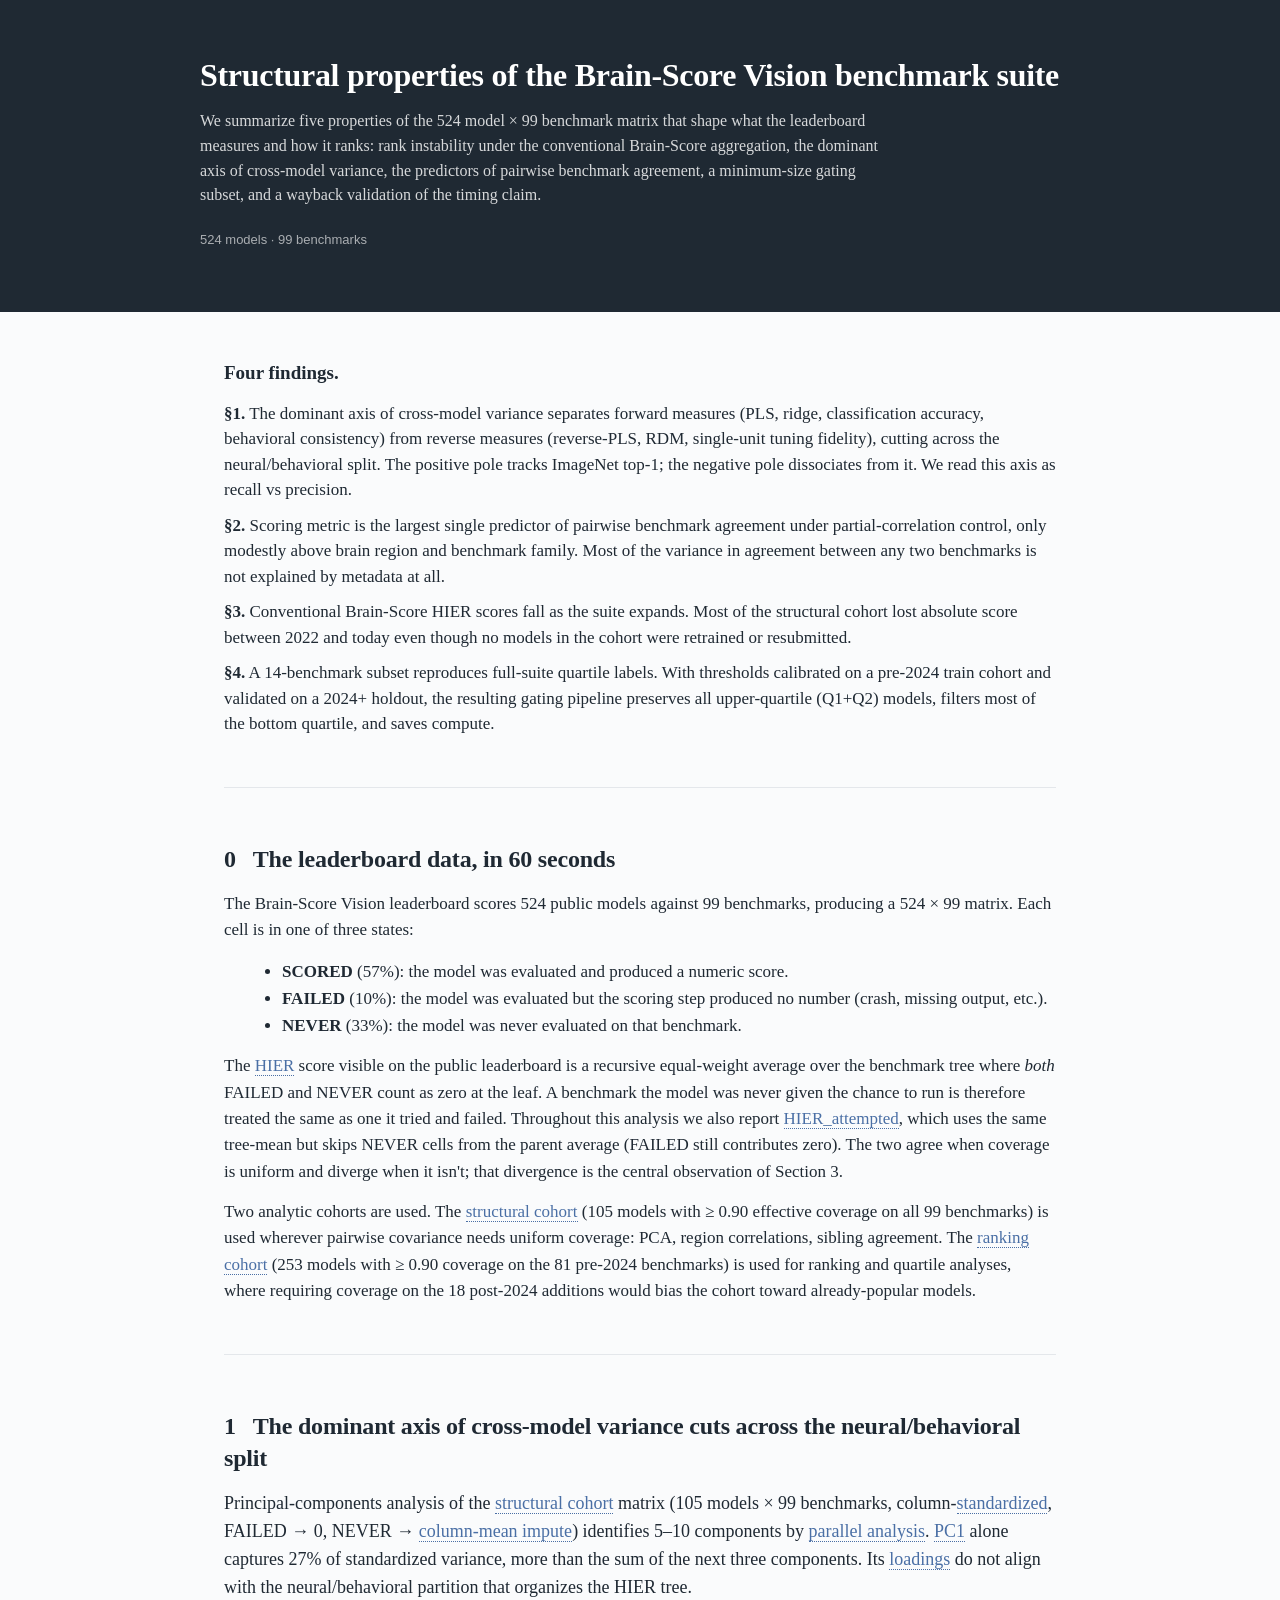
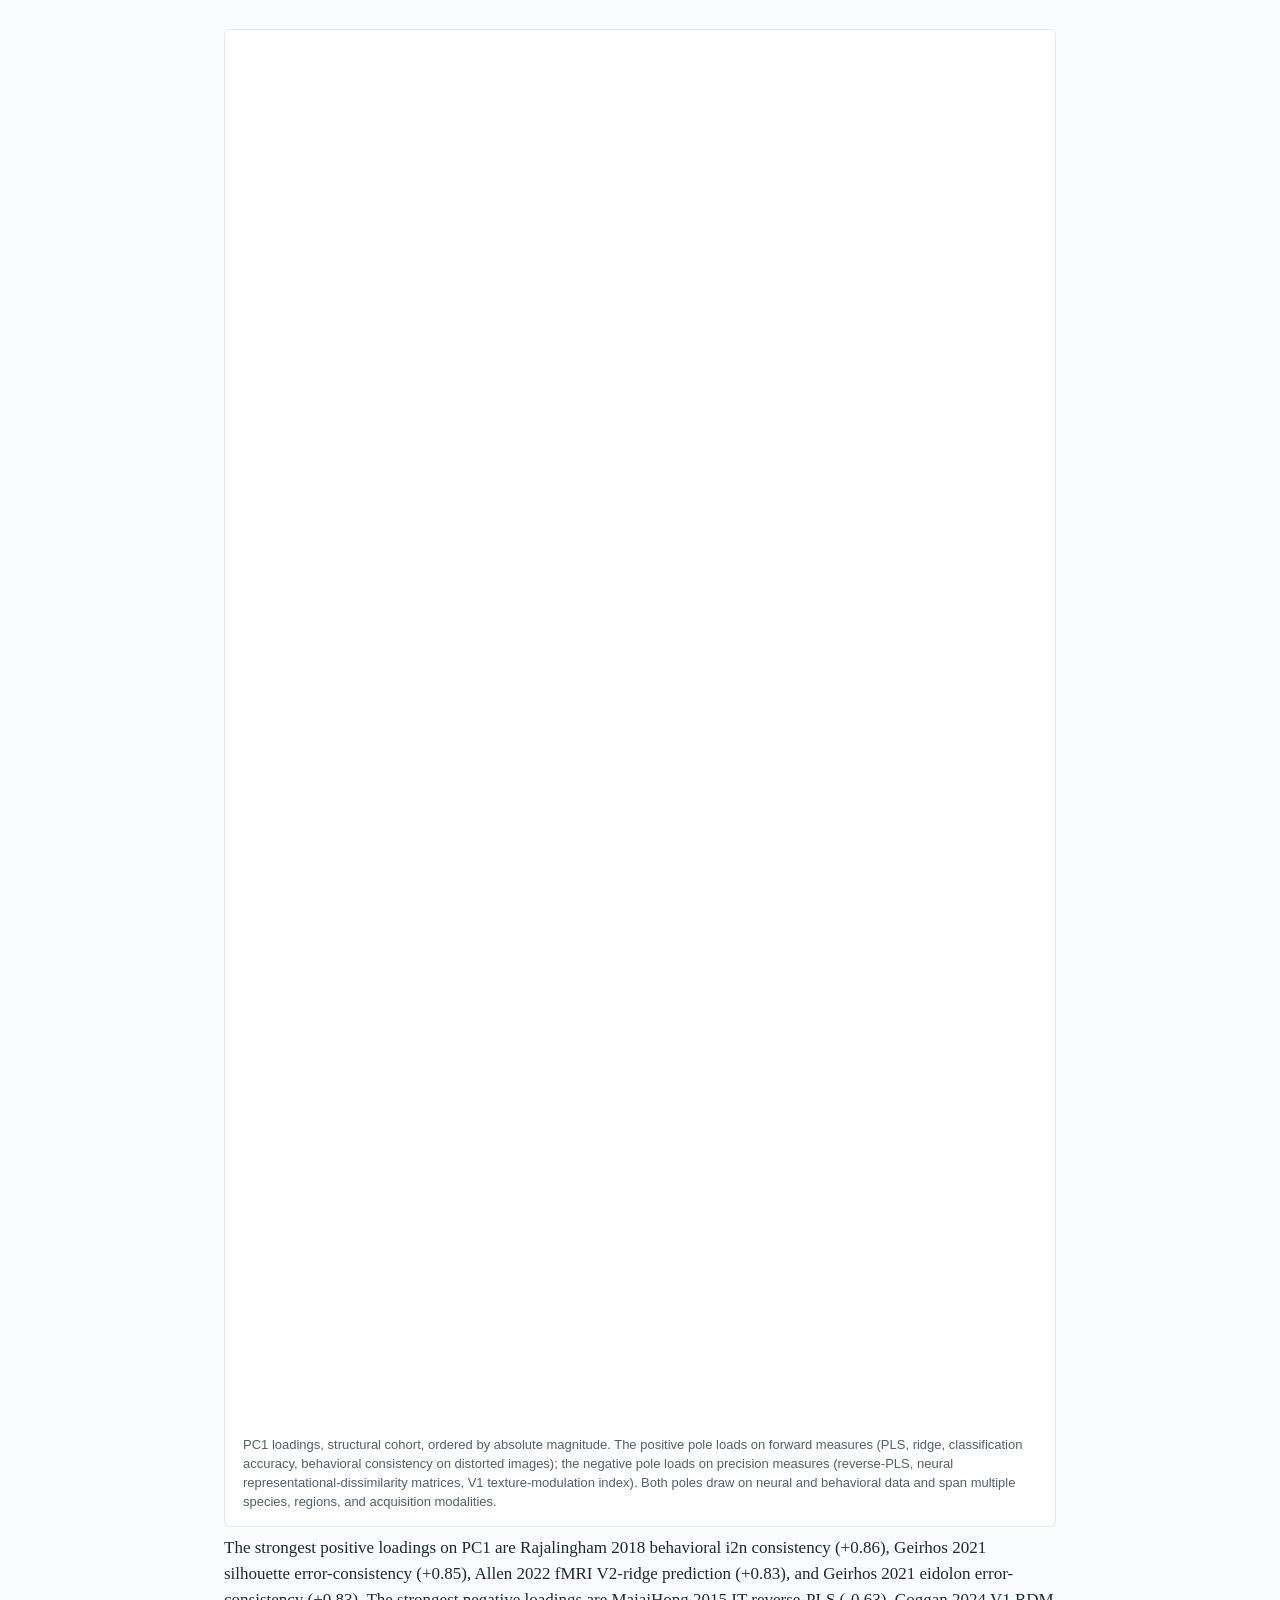
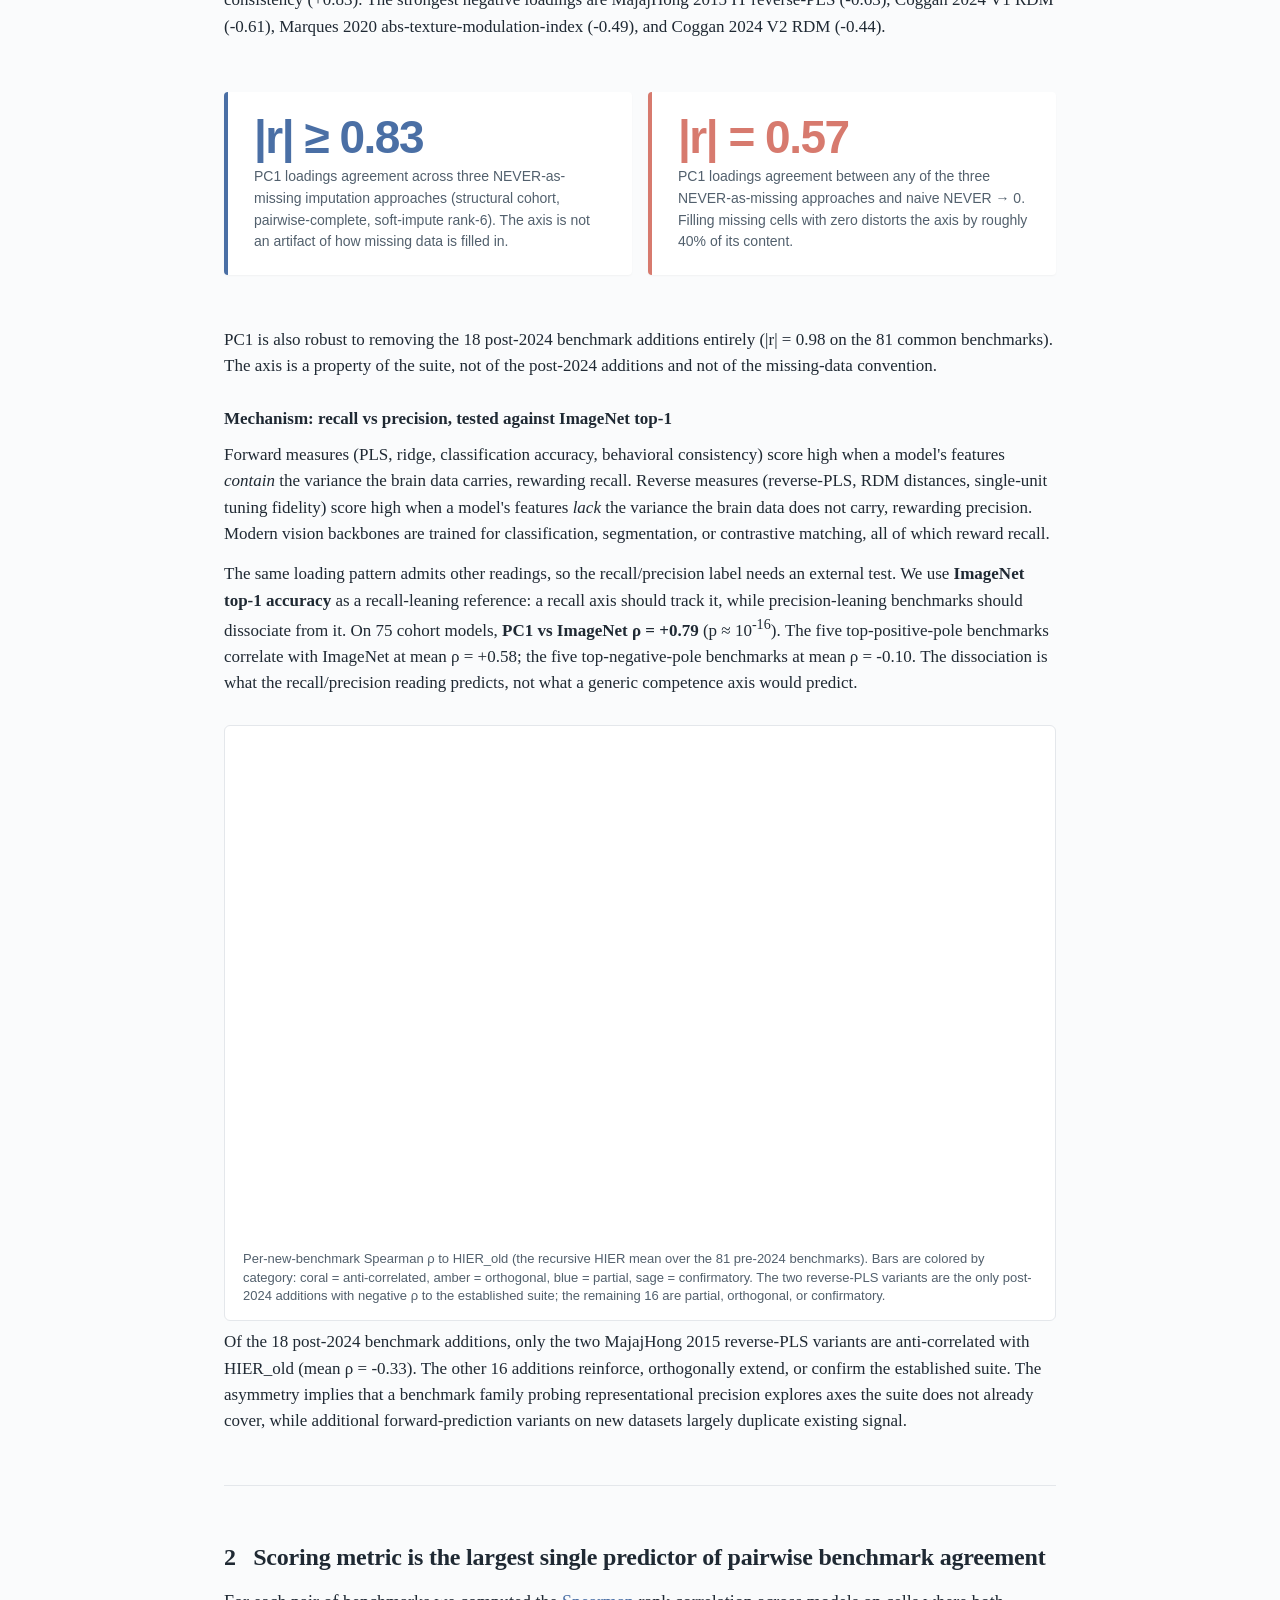
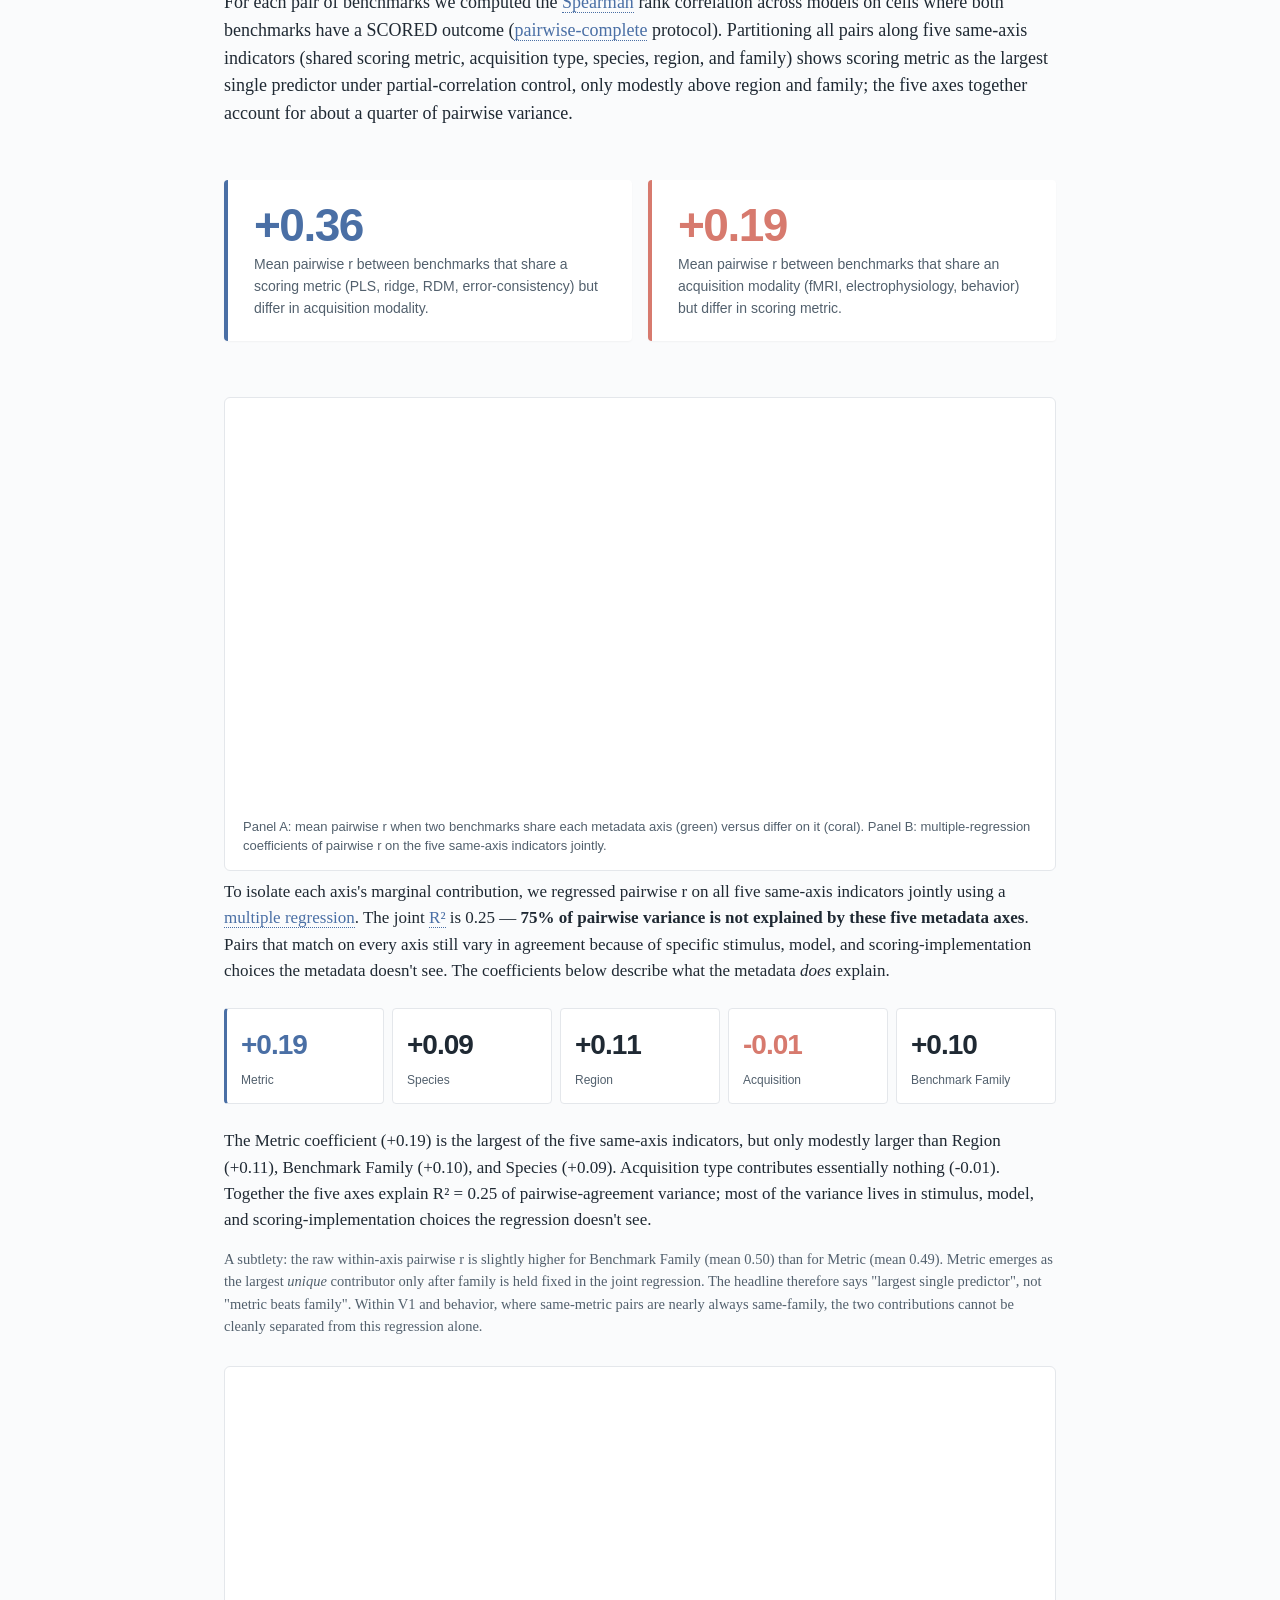
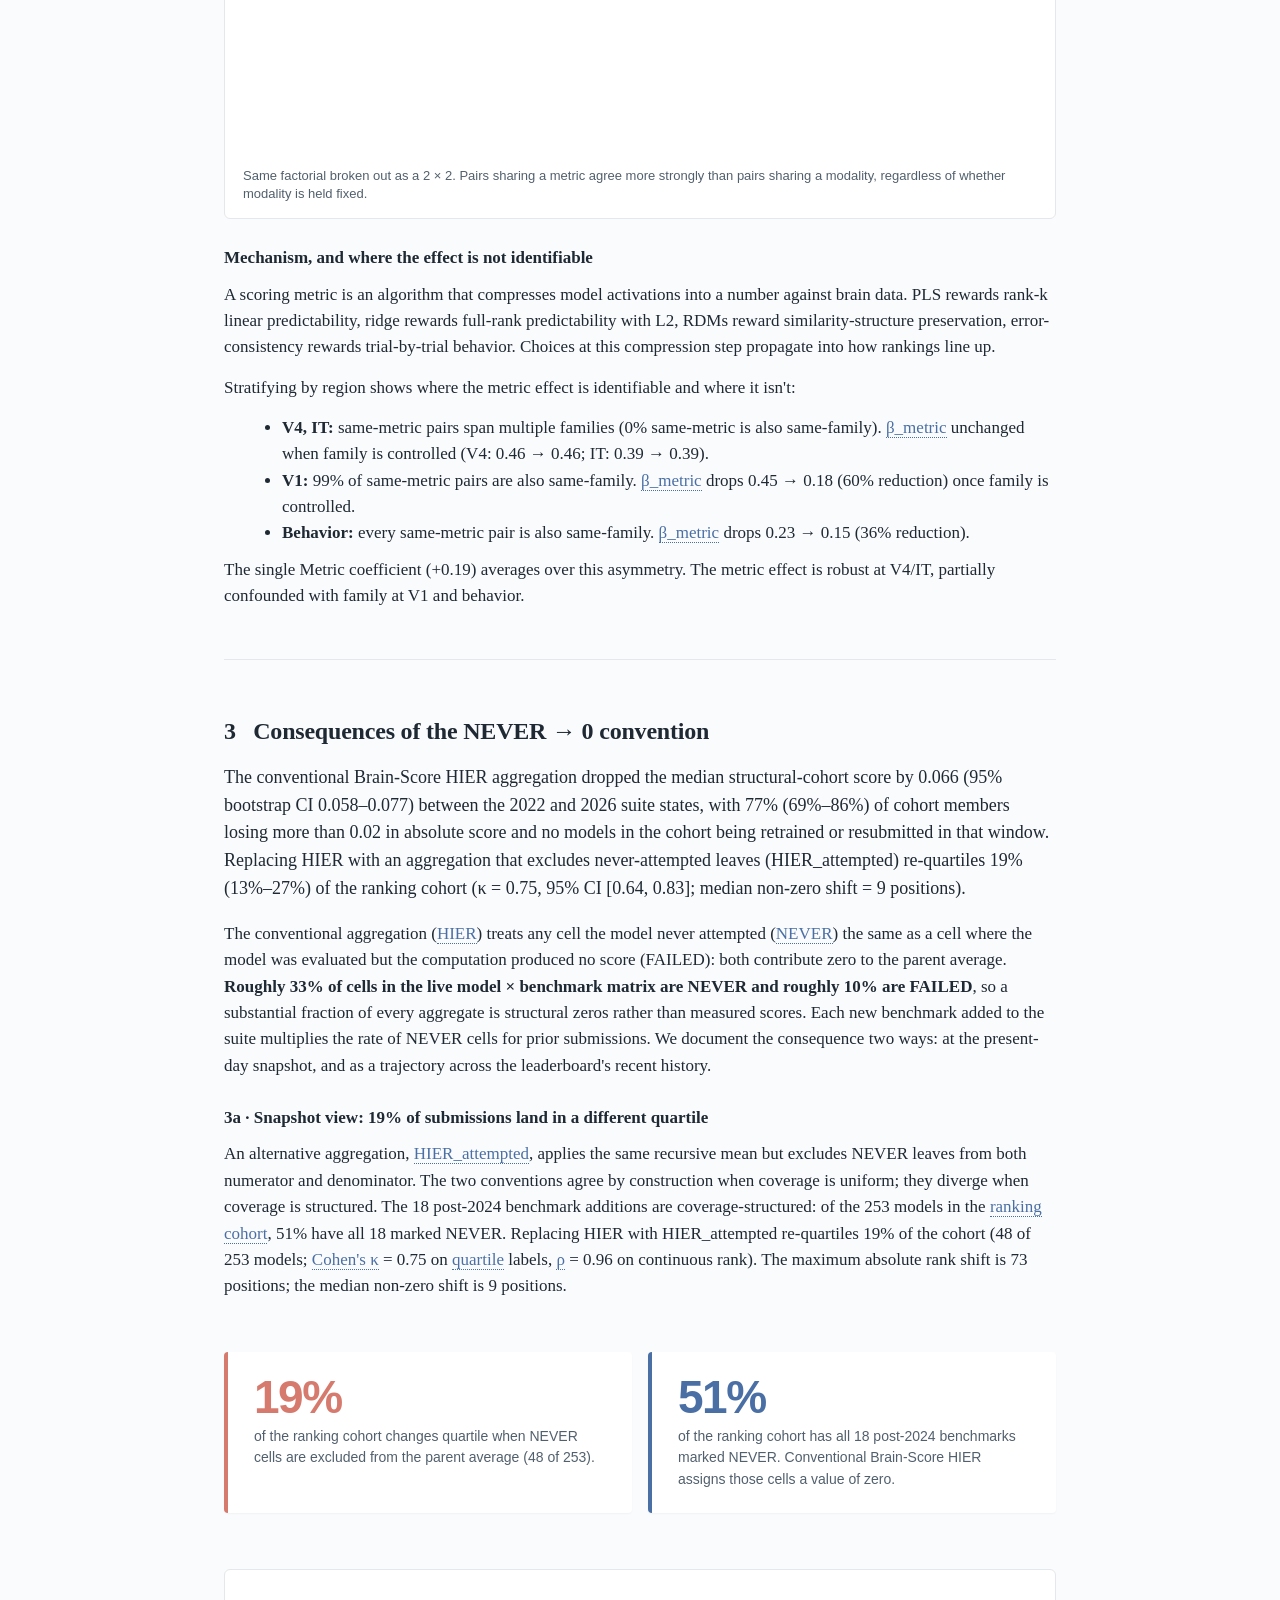
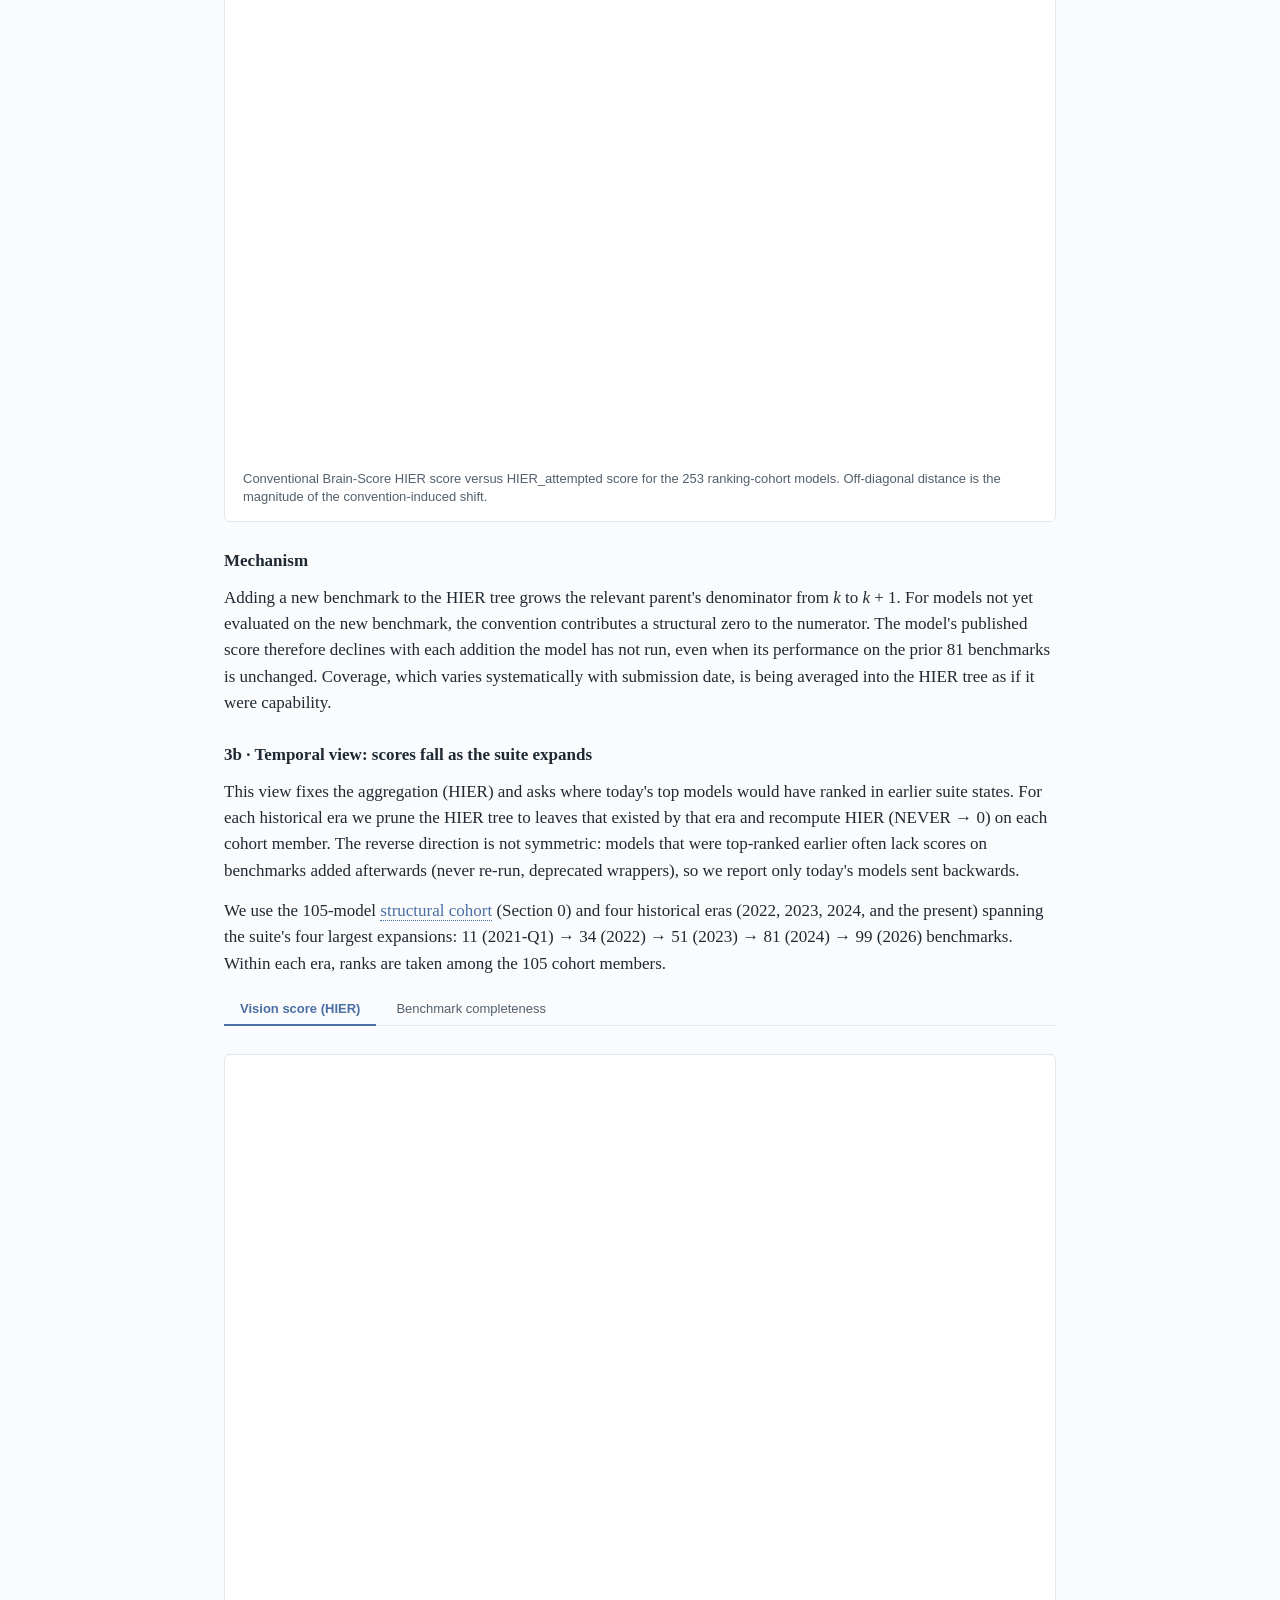
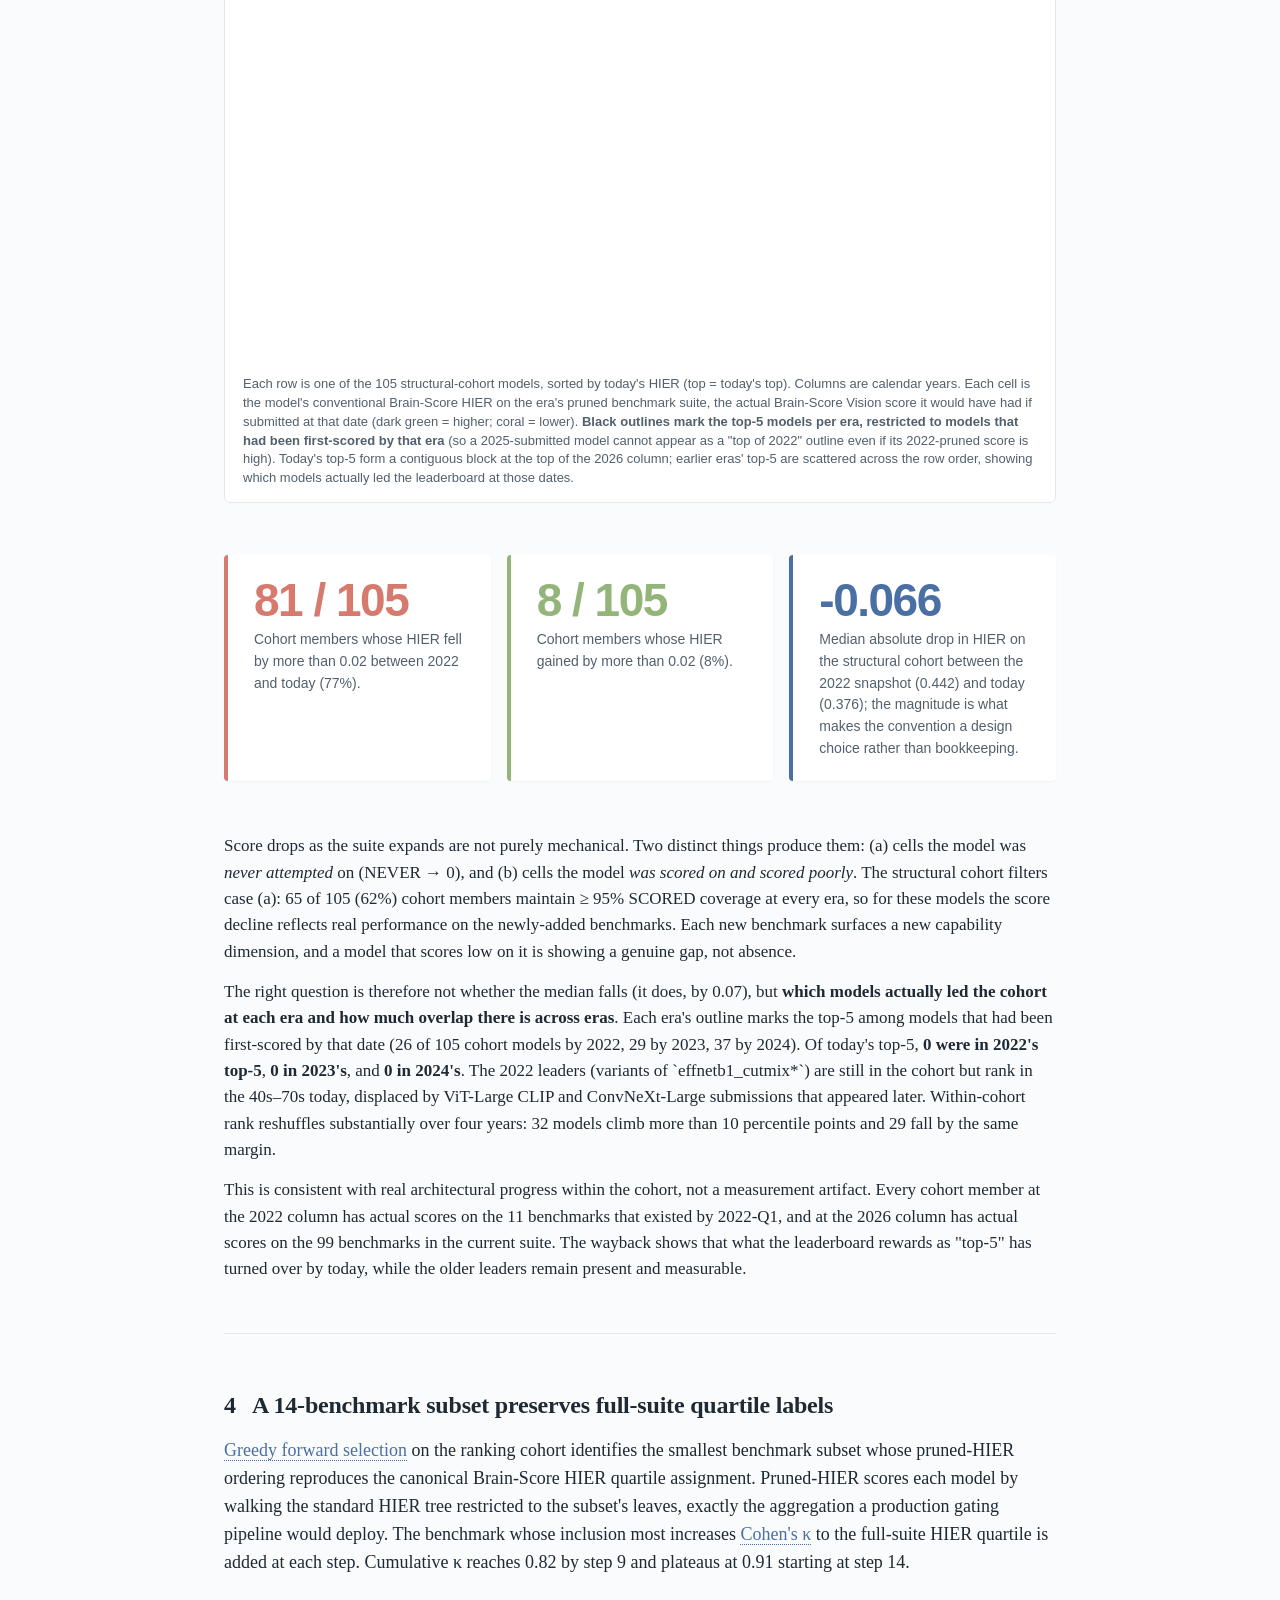
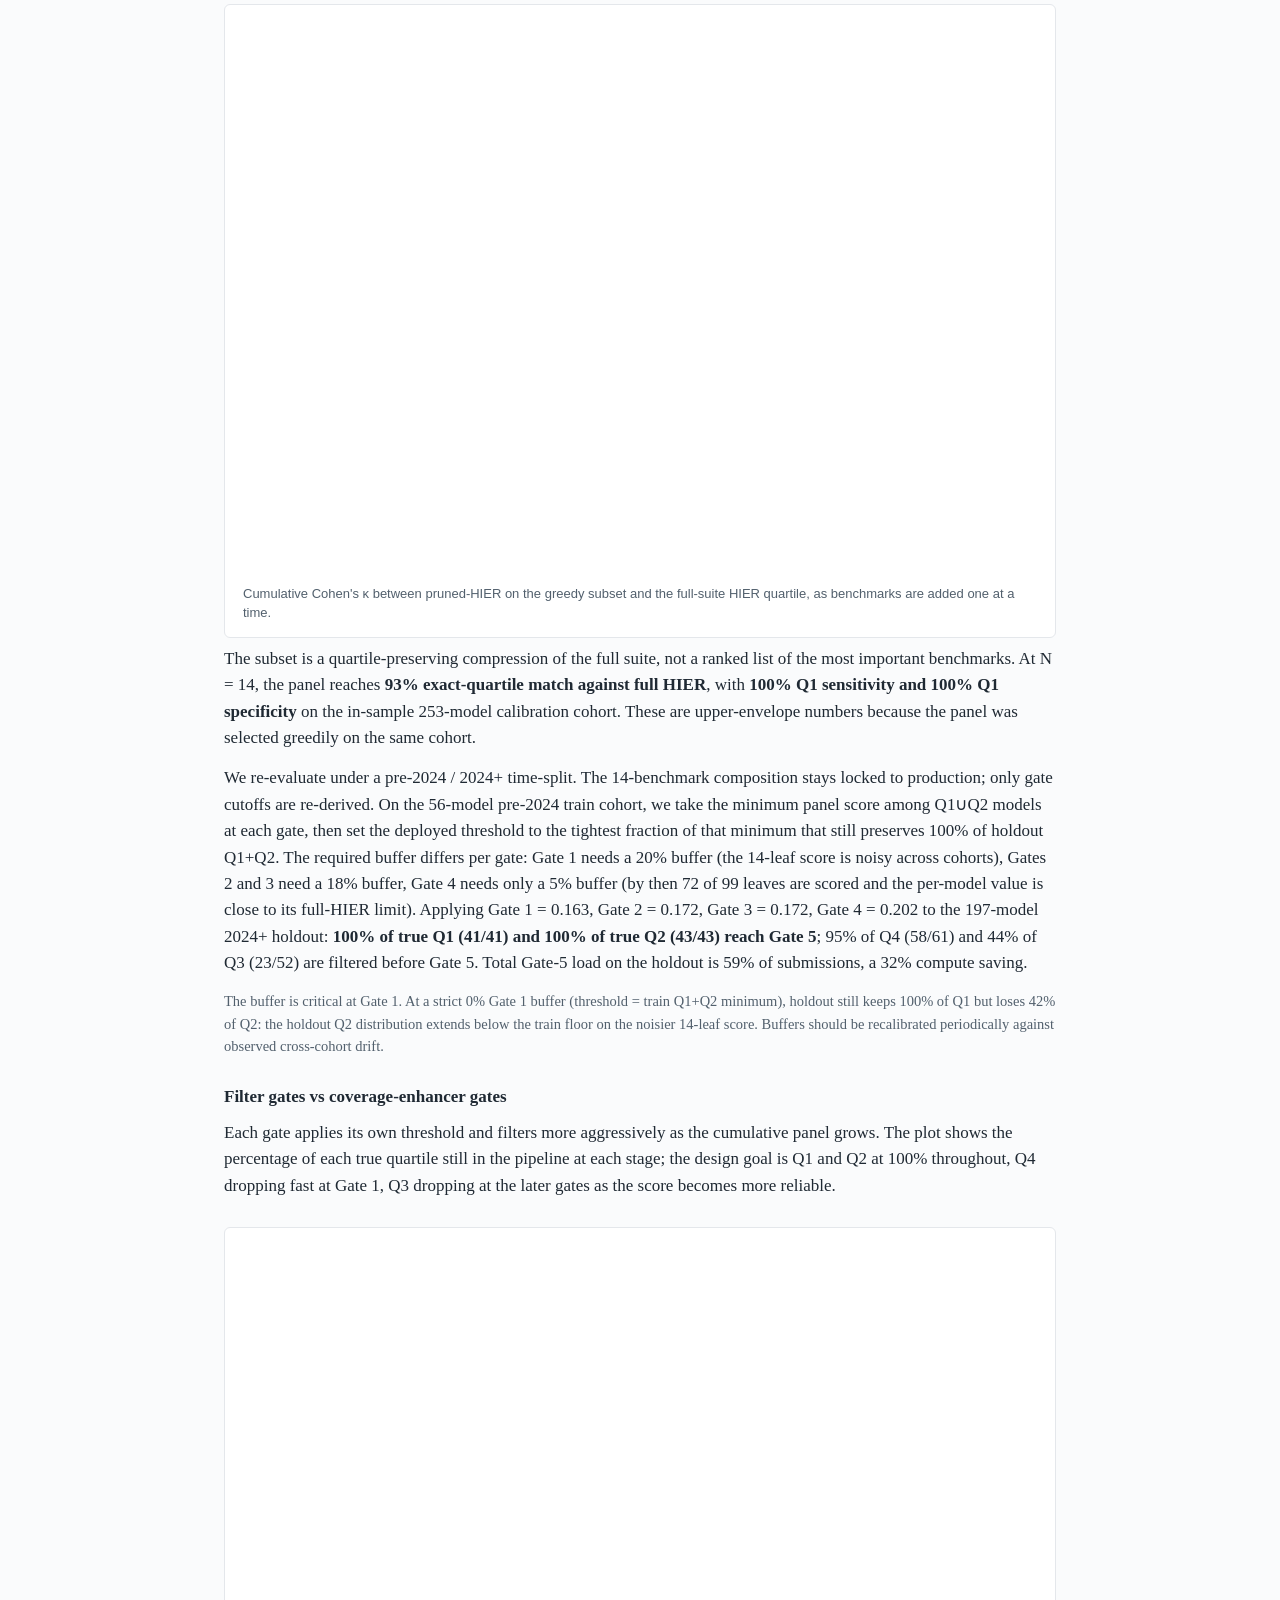
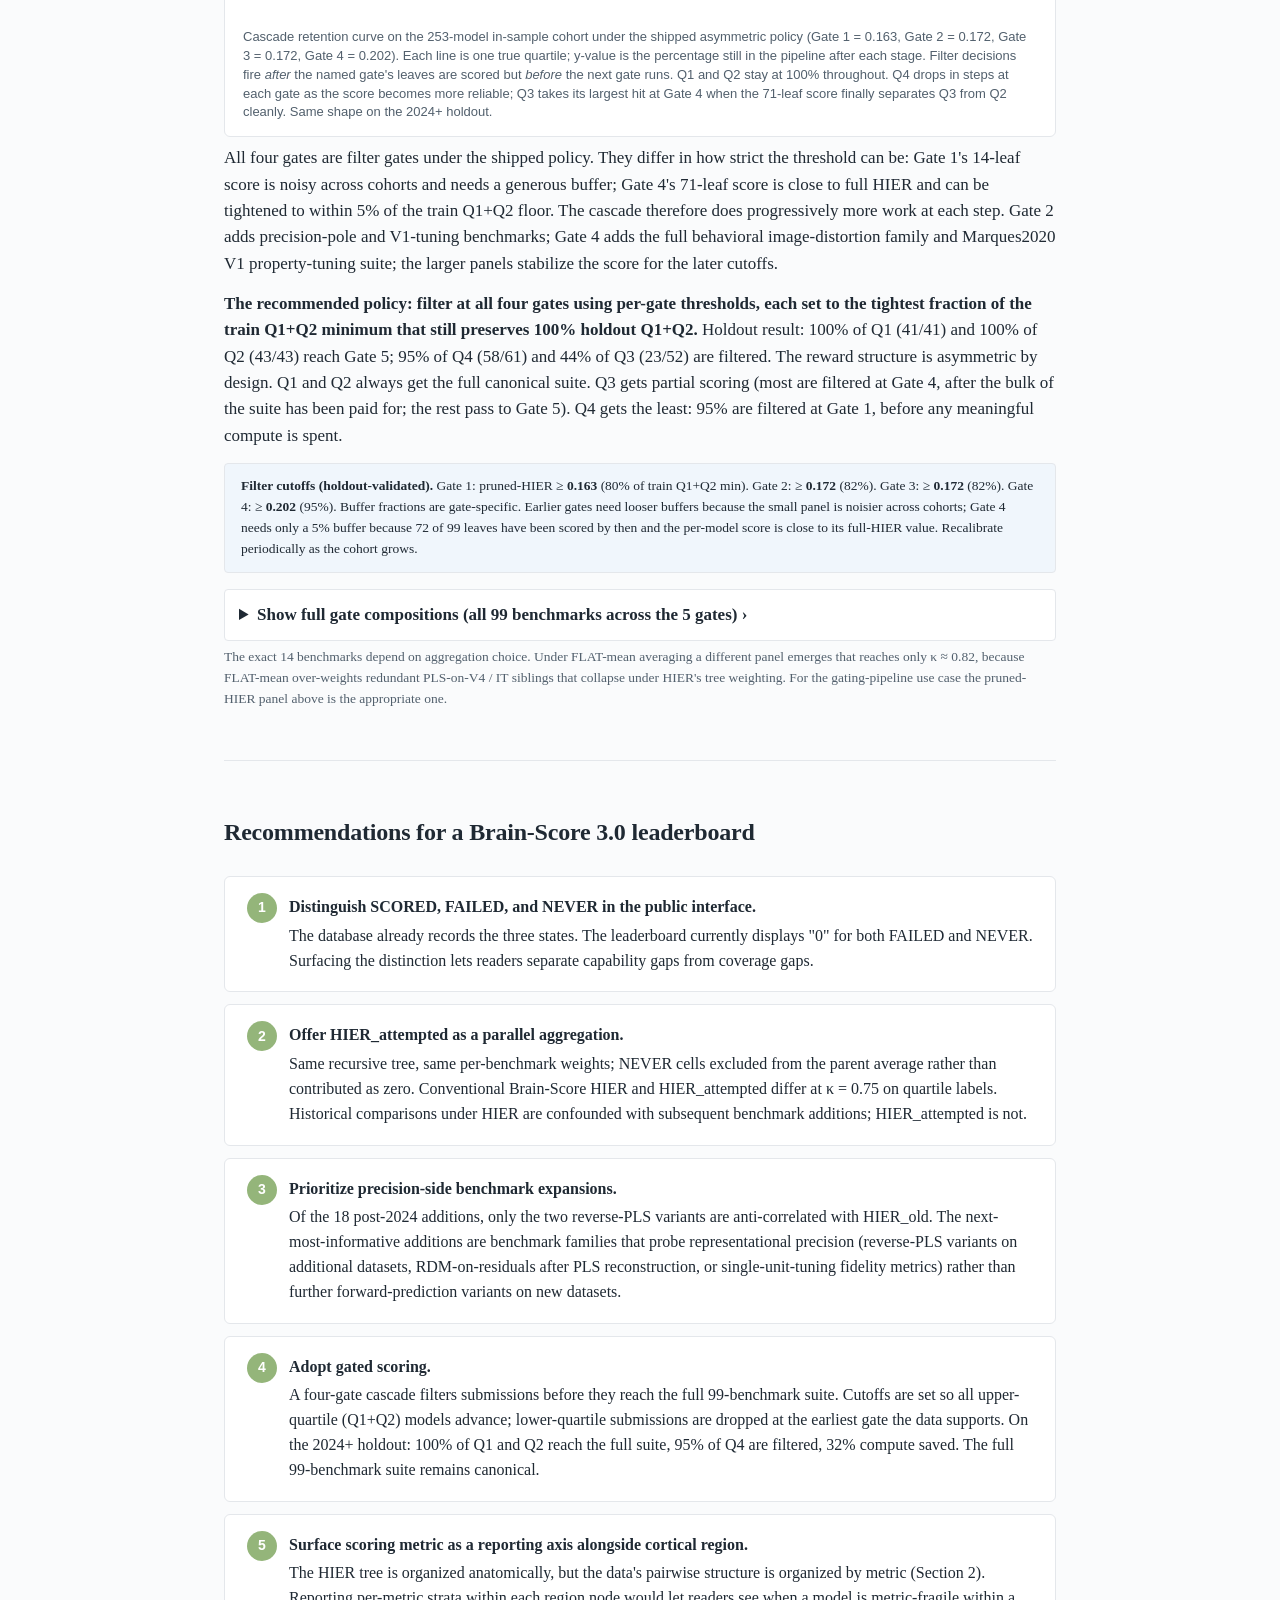
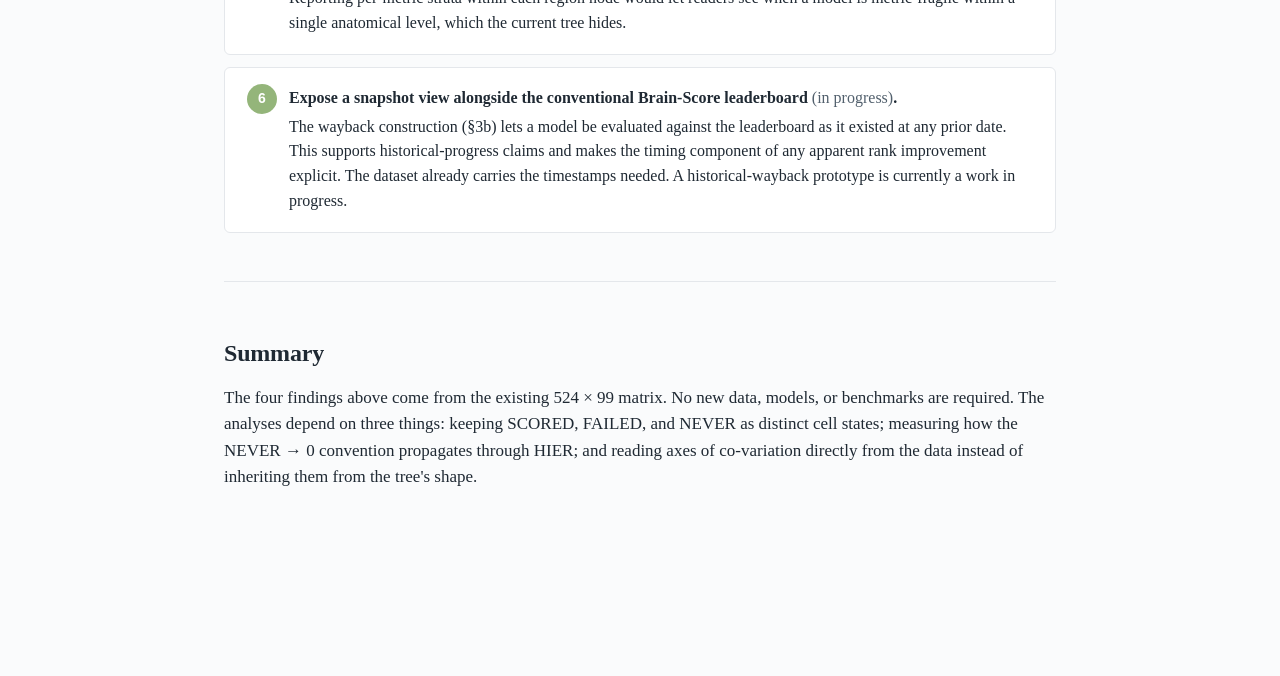
==== commit 292973c5: "Polish: clarify caption, replace jargon, plain-language model wording" ====
--- a/story/index.html
+++ b/story/index.html
@@ -216,7 +216,7 @@
   <p style="font-size:19px;line-height:1.4;color:#1F2933;margin:0 0 14px;"><strong>Four findings.</strong></p>
   <p style="font-size:17px;line-height:1.5;color:#1F2933;margin:0 0 10px;"><strong>§1.</strong> The dominant axis of cross-model variance separates forward measures (PLS, ridge, classification accuracy, behavioral consistency) from reverse measures (reverse-PLS, RDM, single-unit tuning fidelity), cutting across the neural/behavioral split. The positive pole tracks ImageNet top-1; the negative pole dissociates from it. We read this axis as recall vs precision.</p>
   <p style="font-size:17px;line-height:1.5;color:#1F2933;margin:0 0 10px;"><strong>§2.</strong> Scoring metric is the largest single predictor of pairwise benchmark agreement under partial-correlation control, only modestly above brain region and benchmark family. Most of the variance in agreement between any two benchmarks is not explained by metadata at all.</p>
-  <p style="font-size:17px;line-height:1.5;color:#1F2933;margin:0 0 10px;"><strong>§3.</strong> Conventional Brain-Score HIER scores fall as the suite expands. Most of the structural cohort lost absolute score between 2022 and today even though no model weights changed.</p>
+  <p style="font-size:17px;line-height:1.5;color:#1F2933;margin:0 0 10px;"><strong>§3.</strong> Conventional Brain-Score HIER scores fall as the suite expands. Most of the structural cohort lost absolute score between 2022 and today even though no models in the cohort were retrained or resubmitted.</p>
   <p style="font-size:17px;line-height:1.5;color:#1F2933;margin:0 0 14px;"><strong>§4.</strong> A 14-benchmark subset reproduces full-suite quartile labels. With thresholds calibrated on a pre-2024 train cohort and validated on a 2024+ holdout, the resulting gating pipeline preserves all upper-quartile (Q1+Q2) models, filters most of the bottom quartile, and saves compute.</p>
 </section>
 
@@ -243,7 +243,7 @@
 
   <p class="lede">Principal-components analysis of the <span class="hint" data-tip="The set of 105 models with effective completeness ≥ 0.90 across ALL 99 leaderboard-visible benchmarks (i.e., the model was scored or attempted-and-failed on at least 89 of the 99 benchmarks). Used for structural analyses (PCA, region correlations, sibling agreement, behavior families) where pairwise covariance requires uniform benchmark coverage. After within-family deduplication at Spearman r ≥ 0.95, 108 → 105 models." tabindex="0">structural cohort</span> matrix (105 models × 99 benchmarks, column-<span class="hint" data-tip="Each benchmark column is z-scored before PCA (subtract the cohort mean, divide by the cohort standard deviation), so every benchmark contributes the same total variance regardless of its raw scale." tabindex="0">standardized</span>, FAILED → 0, NEVER → <span class="hint" data-tip="Fill a missing cell in the model × benchmark matrix with the average of the column it belongs to (averaging over models that did score that benchmark). The simplest imputation possible; used only when a small fraction of cells need filling (e.g., the ≤0.5% NEVER cells inside the structural cohort) and the imputed values are not the focus of the analysis." tabindex="0">column-mean impute</span>) identifies 5–10 components by <span class="hint" data-tip="A method (Horn, 1965) for deciding how many PCs are real vs. sampling noise. Generate many random matrices of the same shape as the data, compute their eigenvalues, and keep only the observed eigenvalues that exceed the 95th percentile of the random null at the same rank position. At N ≈ P this is the standard correction to the eigenvalue inflation that Kaiser and cumulative-variance rules suffer from." tabindex="0">parallel analysis</span>. <span class="hint" data-tip="An axis of the data along which models vary the most. PC1 is the direction of largest variance; PC2 is the next-largest direction perpendicular to PC1; etc. Each PC has an eigenvalue (how much variance it captures) and loadings (which benchmarks define it)." tabindex="0">PC1</span> alone captures 27% of standardized variance, more than the sum of the next three components. Its <span class="hint" data-tip="The Pearson correlation between an original variable (here, a benchmark) and a principal component. A high positive loading means the benchmark moves in the same direction as the PC; a high negative loading means it moves opposite. Loadings range from -1 to +1." tabindex="0">loadings</span> do not align with the neural/behavioral partition that organizes the HIER tree.</p>
 
-  <div class="fig"><div id="plot-c66f7b067a68" class="plotly-graph-div" data-defer="1" style="height:1386px; min-height:1386px; width:100%;"></div><script>window.__plotly_pending=window.__plotly_pending||{};window.__plotly_pending["plot-c66f7b067a68"]={"data":[{"colorbar":{"thickness":11,"title":{"text":"Loading"}},"colorscale":[[0.0,"#C97A6F"],[0.25,"#E5B3AB"],[0.5,"#F5F1E8"],[0.75,"#B7D6A8"],[1.0,"#6FA666"]],"hoverinfo":"text","hovertext":[["\u003cb\u003eAllen2022_fmri_surface.IT-rdm\u003c\u002fb\u003e\u003cbr\u003ePC1 loading: +0.354"],["\u003cb\u003eAllen2022_fmri_surface.IT-ridge\u003c\u002fb\u003e\u003cbr\u003ePC1 loading: +0.810"],["\u003cb\u003eAllen2022_fmri_surface.V1-rdm\u003c\u002fb\u003e\u003cbr\u003ePC1 loading: +0.100"],["\u003cb\u003eAllen2022_fmri_surface.V1-ridge\u003c\u002fb\u003e\u003cbr\u003ePC1 loading: +0.733"],["\u003cb\u003eAllen2022_fmri_surface.V2-rdm\u003c\u002fb\u003e\u003cbr\u003ePC1 loading: +0.190"],["\u003cb\u003eAllen2022_fmri_surface.V2-ridge\u003c\u002fb\u003e\u003cbr\u003ePC1 loading: +0.834"],["\u003cb\u003eAllen2022_fmri_surface.V4-rdm\u003c\u002fb\u003e\u003cbr\u003ePC1 loading: +0.218"],["\u003cb\u003eAllen2022_fmri_surface.V4-ridge\u003c\u002fb\u003e\u003cbr\u003ePC1 loading: +0.819"],["\u003cb\u003eBMD2024.dotted_1Behavioral-accuracy_distance\u003c\u002fb\u003e\u003cbr\u003ePC1 loading: +0.552"],["\u003cb\u003eBMD2024.dotted_2Behavioral-accuracy_distance\u003c\u002fb\u003e\u003cbr\u003ePC1 loading: +0.540"],["\u003cb\u003eBMD2024.texture_1Behavioral-accuracy_distance\u003c\u002fb\u003e\u003cbr\u003ePC1 loading: +0.612"],["\u003cb\u003eBMD2024.texture_2Behavioral-accuracy_distance\u003c\u002fb\u003e\u003cbr\u003ePC1 loading: +0.601"],["\u003cb\u003eBaker2022fragmented-accuracy_delta\u003c\u002fb\u003e\u003cbr\u003ePC1 loading: +0.675"],["\u003cb\u003eBaker2022frankenstein-accuracy_delta\u003c\u002fb\u003e\u003cbr\u003ePC1 loading: +0.687"],["\u003cb\u003eBaker2022inverted-accuracy_delta\u003c\u002fb\u003e\u003cbr\u003ePC1 loading: +0.280"],["\u003cb\u003eBracci2019.anteriorVTC-rdm\u003c\u002fb\u003e\u003cbr\u003ePC1 loading: +0.556"],["\u003cb\u003eFerguson2024circle_line-value_delta\u003c\u002fb\u003e\u003cbr\u003ePC1 loading: +0.223"],["\u003cb\u003eFerguson2024color-value_delta\u003c\u002fb\u003e\u003cbr\u003ePC1 loading: +0.694"],["\u003cb\u003eFerguson2024convergence-value_delta\u003c\u002fb\u003e\u003cbr\u003ePC1 loading: -0.035"],["\u003cb\u003eFerguson2024eighth-value_delta\u003c\u002fb\u003e\u003cbr\u003ePC1 loading: +0.433"],["\u003cb\u003eFerguson2024gray_easy-value_delta\u003c\u002fb\u003e\u003cbr\u003ePC1 loading: +0.393"],["\u003cb\u003eFerguson2024gray_hard-value_delta\u003c\u002fb\u003e\u003cbr\u003ePC1 loading: +0.166"],["\u003cb\u003eFerguson2024half-value_delta\u003c\u002fb\u003e\u003cbr\u003ePC1 loading: +0.281"],["\u003cb\u003eFerguson2024juncture-value_delta\u003c\u002fb\u003e\u003cbr\u003ePC1 loading: +0.210"],["\u003cb\u003eFerguson2024lle-value_delta\u003c\u002fb\u003e\u003cbr\u003ePC1 loading: +0.041"],["\u003cb\u003eFerguson2024llh-value_delta\u003c\u002fb\u003e\u003cbr\u003ePC1 loading: -0.109"],["\u003cb\u003eFerguson2024quarter-value_delta\u003c\u002fb\u003e\u003cbr\u003ePC1 loading: +0.369"],["\u003cb\u003eFerguson2024round_f-value_delta\u003c\u002fb\u003e\u003cbr\u003ePC1 loading: -0.081"],["\u003cb\u003eFerguson2024round_v-value_delta\u003c\u002fb\u003e\u003cbr\u003ePC1 loading: +0.131"],["\u003cb\u003eFerguson2024tilted_line-value_delta\u003c\u002fb\u003e\u003cbr\u003ePC1 loading: +0.283"],["\u003cb\u003eFreemanZiemba2013.V1-pls\u003c\u002fb\u003e\u003cbr\u003ePC1 loading: -0.108"],["\u003cb\u003eFreemanZiemba2013.V2-pls\u003c\u002fb\u003e\u003cbr\u003ePC1 loading: +0.531"],["\u003cb\u003eGeirhos2021colour-error_consistency\u003c\u002fb\u003e\u003cbr\u003ePC1 loading: +0.749"],["\u003cb\u003eGeirhos2021contrast-error_consistency\u003c\u002fb\u003e\u003cbr\u003ePC1 loading: +0.582"],["\u003cb\u003eGeirhos2021cueconflict-error_consistency\u003c\u002fb\u003e\u003cbr\u003ePC1 loading: +0.754"],["\u003cb\u003eGeirhos2021edge-error_consistency\u003c\u002fb\u003e\u003cbr\u003ePC1 loading: +0.595"],["\u003cb\u003eGeirhos2021eidolonI-error_consistency\u003c\u002fb\u003e\u003cbr\u003ePC1 loading: +0.833"],["\u003cb\u003eGeirhos2021eidolonII-error_consistency\u003c\u002fb\u003e\u003cbr\u003ePC1 loading: +0.807"],["\u003cb\u003eGeirhos2021eidolonIII-error_consistency\u003c\u002fb\u003e\u003cbr\u003ePC1 loading: +0.826"],["\u003cb\u003eGeirhos2021falsecolour-error_consistency\u003c\u002fb\u003e\u003cbr\u003ePC1 loading: +0.761"],["\u003cb\u003eGeirhos2021highpass-error_consistency\u003c\u002fb\u003e\u003cbr\u003ePC1 loading: +0.561"],["\u003cb\u003eGeirhos2021lowpass-error_consistency\u003c\u002fb\u003e\u003cbr\u003ePC1 loading: +0.763"],["\u003cb\u003eGeirhos2021phasescrambling-error_consistency\u003c\u002fb\u003e\u003cbr\u003ePC1 loading: +0.744"],["\u003cb\u003eGeirhos2021powerequalisation-error_consistency\u003c\u002fb\u003e\u003cbr\u003ePC1 loading: +0.722"],["\u003cb\u003eGeirhos2021rotation-error_consistency\u003c\u002fb\u003e\u003cbr\u003ePC1 loading: +0.757"],["\u003cb\u003eGeirhos2021silhouette-error_consistency\u003c\u002fb\u003e\u003cbr\u003ePC1 loading: +0.851"],["\u003cb\u003eGeirhos2021sketch-error_consistency\u003c\u002fb\u003e\u003cbr\u003ePC1 loading: +0.719"],["\u003cb\u003eGeirhos2021stylized-error_consistency\u003c\u002fb\u003e\u003cbr\u003ePC1 loading: +0.792"],["\u003cb\u003eGeirhos2021uniformnoise-error_consistency\u003c\u002fb\u003e\u003cbr\u003ePC1 loading: +0.752"],["\u003cb\u003eGifford2022.IT-ridgecv\u003c\u002fb\u003e\u003cbr\u003ePC1 loading: +0.719"],["\u003cb\u003eHebart2023-match\u003c\u002fb\u003e\u003cbr\u003ePC1 loading: +0.400"],["\u003cb\u003eHebart2023_fmri.IT-ridgecv\u003c\u002fb\u003e\u003cbr\u003ePC1 loading: +0.711"],["\u003cb\u003eHebart2023_fmri.V1-ridgecv\u003c\u002fb\u003e\u003cbr\u003ePC1 loading: +0.227"],["\u003cb\u003eHebart2023_fmri.V2-ridgecv\u003c\u002fb\u003e\u003cbr\u003ePC1 loading: +0.697"],["\u003cb\u003eHebart2023_fmri.V4-ridgecv\u003c\u002fb\u003e\u003cbr\u003ePC1 loading: +0.535"],["\u003cb\u003eKar2019-ost\u003c\u002fb\u003e\u003cbr\u003ePC1 loading: -0.180"],["\u003cb\u003eMajajHong2015.IT-pls\u003c\u002fb\u003e\u003cbr\u003ePC1 loading: +0.771"],["\u003cb\u003eMajajHong2015.V4-pls\u003c\u002fb\u003e\u003cbr\u003ePC1 loading: +0.617"],["\u003cb\u003eMajajHong2015public.IT-reverse_pls\u003c\u002fb\u003e\u003cbr\u003ePC1 loading: -0.630"],["\u003cb\u003eMajajHong2015public.V4-reverse_pls\u003c\u002fb\u003e\u003cbr\u003ePC1 loading: -0.385"],["\u003cb\u003eManiquet2024-confusion_similarity\u003c\u002fb\u003e\u003cbr\u003ePC1 loading: -0.204"],["\u003cb\u003eManiquet2024-tasks_consistency\u003c\u002fb\u003e\u003cbr\u003ePC1 loading: +0.464"],["\u003cb\u003eMarques2020_Cavanaugh2002-grating_summation_field\u003c\u002fb\u003e\u003cbr\u003ePC1 loading: +0.158"],["\u003cb\u003eMarques2020_Cavanaugh2002-surround_diameter\u003c\u002fb\u003e\u003cbr\u003ePC1 loading: +0.206"],["\u003cb\u003eMarques2020_Cavanaugh2002-surround_suppression_index\u003c\u002fb\u003e\u003cbr\u003ePC1 loading: +0.065"],["\u003cb\u003eMarques2020_DeValois1982-peak_sf\u003c\u002fb\u003e\u003cbr\u003ePC1 loading: -0.014"],["\u003cb\u003eMarques2020_DeValois1982-pref_or\u003c\u002fb\u003e\u003cbr\u003ePC1 loading: +0.310"],["\u003cb\u003eMarques2020_FreemanZiemba2013-abs_texture_modulation_index\u003c\u002fb\u003e\u003cbr\u003ePC1 loading: -0.488"],["\u003cb\u003eMarques2020_FreemanZiemba2013-max_noise\u003c\u002fb\u003e\u003cbr\u003ePC1 loading: +0.301"],["\u003cb\u003eMarques2020_FreemanZiemba2013-max_texture\u003c\u002fb\u003e\u003cbr\u003ePC1 loading: +0.375"],["\u003cb\u003eMarques2020_FreemanZiemba2013-texture_modulation_index\u003c\u002fb\u003e\u003cbr\u003ePC1 loading: -0.056"],["\u003cb\u003eMarques2020_FreemanZiemba2013-texture_selectivity\u003c\u002fb\u003e\u003cbr\u003ePC1 loading: +0.364"],["\u003cb\u003eMarques2020_FreemanZiemba2013-texture_sparseness\u003c\u002fb\u003e\u003cbr\u003ePC1 loading: +0.338"],["\u003cb\u003eMarques2020_FreemanZiemba2013-texture_variance_ratio\u003c\u002fb\u003e\u003cbr\u003ePC1 loading: +0.271"],["\u003cb\u003eMarques2020_Ringach2002-circular_variance\u003c\u002fb\u003e\u003cbr\u003ePC1 loading: +0.288"],["\u003cb\u003eMarques2020_Ringach2002-cv_bandwidth_ratio\u003c\u002fb\u003e\u003cbr\u003ePC1 loading: +0.204"],["\u003cb\u003eMarques2020_Ringach2002-max_dc\u003c\u002fb\u003e\u003cbr\u003ePC1 loading: +0.250"],["\u003cb\u003eMarques2020_Ringach2002-modulation_ratio\u003c\u002fb\u003e\u003cbr\u003ePC1 loading: +0.331"],["\u003cb\u003eMarques2020_Ringach2002-opr_cv_diff\u003c\u002fb\u003e\u003cbr\u003ePC1 loading: +0.151"],["\u003cb\u003eMarques2020_Ringach2002-or_bandwidth\u003c\u002fb\u003e\u003cbr\u003ePC1 loading: +0.345"],["\u003cb\u003eMarques2020_Ringach2002-or_selective\u003c\u002fb\u003e\u003cbr\u003ePC1 loading: +0.110"],["\u003cb\u003eMarques2020_Ringach2002-orth_pref_ratio\u003c\u002fb\u003e\u003cbr\u003ePC1 loading: +0.235"],["\u003cb\u003eMarques2020_Schiller1976-sf_bandwidth\u003c\u002fb\u003e\u003cbr\u003ePC1 loading: +0.059"],["\u003cb\u003eMarques2020_Schiller1976-sf_selective\u003c\u002fb\u003e\u003cbr\u003ePC1 loading: -0.206"],["\u003cb\u003ePapale2025.IT-ridgecv\u003c\u002fb\u003e\u003cbr\u003ePC1 loading: +0.504"],["\u003cb\u003ePapale2025.V1-ridgecv\u003c\u002fb\u003e\u003cbr\u003ePC1 loading: -0.121"],["\u003cb\u003ePapale2025.V4-ridgecv\u003c\u002fb\u003e\u003cbr\u003ePC1 loading: +0.085"],["\u003cb\u003eRajalingham2018-i2n\u003c\u002fb\u003e\u003cbr\u003ePC1 loading: +0.858"],["\u003cb\u003eSanghavi2020.IT-pls\u003c\u002fb\u003e\u003cbr\u003ePC1 loading: +0.825"],["\u003cb\u003eSanghavi2020.V4-pls\u003c\u002fb\u003e\u003cbr\u003ePC1 loading: +0.441"],["\u003cb\u003eSanghaviJozwik2020.IT-pls\u003c\u002fb\u003e\u003cbr\u003ePC1 loading: +0.704"],["\u003cb\u003eSanghaviJozwik2020.V4-pls\u003c\u002fb\u003e\u003cbr\u003ePC1 loading: +0.482"],["\u003cb\u003eSanghaviMurty2020.IT-pls\u003c\u002fb\u003e\u003cbr\u003ePC1 loading: +0.737"],["\u003cb\u003eSanghaviMurty2020.V4-pls\u003c\u002fb\u003e\u003cbr\u003ePC1 loading: +0.693"],["\u003cb\u003etong.Coggan2024_behavior-ConditionWiseAccuracySimilarity\u003c\u002fb\u003e\u003cbr\u003ePC1 loading: +0.731"],["\u003cb\u003etong.Coggan2024_fMRI.IT-rdm\u003c\u002fb\u003e\u003cbr\u003ePC1 loading: -0.183"],["\u003cb\u003etong.Coggan2024_fMRI.V1-rdm\u003c\u002fb\u003e\u003cbr\u003ePC1 loading: -0.613"],["\u003cb\u003etong.Coggan2024_fMRI.V2-rdm\u003c\u002fb\u003e\u003cbr\u003ePC1 loading: -0.438"],["\u003cb\u003etong.Coggan2024_fMRI.V4-rdm\u003c\u002fb\u003e\u003cbr\u003ePC1 loading: -0.002"]],"text":[["+0.35"],["+0.81"],["+0.10"],["+0.73"],["+0.19"],["+0.83"],["+0.22"],["+0.82"],["+0.55"],["+0.54"],["+0.61"],["+0.60"],["+0.67"],["+0.69"],["+0.28"],["+0.56"],["+0.22"],["+0.69"],["-0.03"],["+0.43"],["+0.39"],["+0.17"],["+0.28"],["+0.21"],["+0.04"],["-0.11"],["+0.37"],["-0.08"],["+0.13"],["+0.28"],["-0.11"],["+0.53"],["+0.75"],["+0.58"],["+0.75"],["+0.60"],["+0.83"],["+0.81"],["+0.83"],["+0.76"],["+0.56"],["+0.76"],["+0.74"],["+0.72"],["+0.76"],["+0.85"],["+0.72"],["+0.79"],["+0.75"],["+0.72"],["+0.40"],["+0.71"],["+0.23"],["+0.70"],["+0.54"],["-0.18"],["+0.77"],["+0.62"],["-0.63"],["-0.38"],["-0.20"],["+0.46"],["+0.16"],["+0.21"],["+0.06"],["-0.01"],["+0.31"],["-0.49"],["+0.30"],["+0.37"],["-0.06"],["+0.36"],["+0.34"],["+0.27"],["+0.29"],["+0.20"],["+0.25"],["+0.33"],["+0.15"],["+0.34"],["+0.11"],["+0.24"],["+0.06"],["-0.21"],["+0.50"],["-0.12"],["+0.09"],["+0.86"],["+0.82"],["+0.44"],["+0.70"],["+0.48"],["+0.74"],["+0.69"],["+0.73"],["-0.18"],["-0.61"],["-0.44"],["-0.00"]],"textfont":{"size":9},"texttemplate":"%{text}","x":["PC1"],"y":["Allen22.IT-rdm","Allen22.IT-ridge","Allen22.V1-rdm","Allen22.V1-ridge","Allen22.V2-rdm","Allen22.V2-ridge","Allen22.V4-rdm","Allen22.V4-ridge","BMD2024.dotted_1Behavioral-accuracy_d\u2026","BMD2024.dotted_2Behavioral-accuracy_d\u2026","BMD2024.texture_1Behavioral-accuracy_\u2026","BMD2024.texture_2Behavioral-accuracy_\u2026","Bak22fragmented-accuracy_delta","Bak22frankenstein-accuracy_delta","Bak22inverted-accuracy_delta","Bracci2019.anteriorVTC-rdm","Ferg24circle_line-value_delta","Ferg24color-value_delta","Ferg24convergence-value_delta","Ferg24eighth-value_delta","Ferg24gray_easy-value_delta","Ferg24gray_hard-value_delta","Ferg24half-value_delta","Ferg24juncture-value_delta","Ferg24lle-value_delta","Ferg24llh-value_delta","Ferg24quarter-value_delta","Ferg24round_f-value_delta","Ferg24round_v-value_delta","Ferg24tilted_line-value_delta","FZ13.V1-pls","FZ13.V2-pls","Geir21colour-ec","Geir21contrast-ec","Geir21cueconflict-ec","Geir21edge-ec","Geir21eidolonI-ec","Geir21eidolonII-ec","Geir21eidolonIII-ec","Geir21falsecolour-ec","Geir21highpass-ec","Geir21lowpass-ec","Geir21phasescrambling-ec","Geir21powerequalisation-ec","Geir21rotation-ec","Geir21silhouette-ec","Geir21sketch-ec","Geir21stylized-ec","Geir21uniformnoise-ec","Gif22.IT-ridgecv","Heb23-match","Heb23.IT-ridgecv","Heb23.V1-ridgecv","Heb23.V2-ridgecv","Heb23.V4-ridgecv","Kar2019-ost","MH15.IT-pls","MH15.V4-pls","MH15pub.IT-reverse_pls","MH15pub.V4-reverse_pls","Man24-confusion_similarity","Man24-tasks_consistency","Marq.Cavanaugh2002-grating_summation_\u2026","Marq.Cavanaugh2002-surround_diameter","Marq.Cavanaugh2002-surround_suppressi\u2026","Marq.DeValois1982-peak_sf","Marq.DeValois1982-pref_or","Marq.FZ13-abs_texture_modulation_index","Marq.FZ13-max_noise","Marq.FZ13-max_texture","Marq.FZ13-texture_modulation_index","Marq.FZ13-texture_selectivity","Marq.FZ13-texture_sparseness","Marq.FZ13-texture_variance_ratio","Marq.Ringach2002-circular_variance","Marq.Ringach2002-cv_bandwidth_ratio","Marq.Ringach2002-max_dc","Marq.Ringach2002-modulation_ratio","Marq.Ringach2002-opr_cv_diff","Marq.Ringach2002-or_bandwidth","Marq.Ringach2002-or_selective","Marq.Ringach2002-orth_pref_ratio","Marq.Schiller1976-sf_bandwidth","Marq.Schiller1976-sf_selective","Pap25.IT-ridgecv","Pap25.V1-ridgecv","Pap25.V4-ridgecv","Raj18-i2n","San20.IT-pls","San20.V4-pls","SanJ20.IT-pls","SanJ20.V4-pls","SanM20.IT-pls","SanM20.V4-pls","tong.Cogg24-beh-ConditionWiseAccuracy\u2026","tong.Cogg24.IT-rdm","tong.Cogg24.V1-rdm","tong.Cogg24.V2-rdm","tong.Cogg24.V4-rdm"],"z":{"dtype":"f8","bdata":"SxKoKD2n1j\u002fGaubWJe\u002fpPwxdULqdjbk\u002f8aWWNaxz5z8Xe96\u002fp1rIP7mJdwiTseo\u002fDUA3eIjzyz9x6RR3fjHqP\u002fMIauhdrOE\u002faNz00oFG4T8iwqyfTJfjP2Mm\u002fDq4PeM\u002fyhf+qW2Y5T9fMJdZDfrlPxchRcSx6tE\u002flvZHG47K4T+lKEmEEZPMP7o\u002foRL7OOY\u002fdHg64l3cob\u002fP75yMpLDbP\u002f+HtUYzJdk\u002fSpOCXuE5xT+6RmqDQvvRP+9QSplQ3co\u002fHw9jInkIpT\u002fooHJRVc27v4hvopoKodc\u002f4Q0wCiietL9FesCv4r3AP4HU1JPgGNI\u002fIytYygTGu78ElfYVLvvgPxuyW0vW8+c\u002fKJjoROad4j9qnnmyCB\u002foP3XiOTtUDOM\u002feQNG\u002fbuo6j9EyI7hg9XpP5wBinAhcOo\u002fhafVUCRb6D9rCMUxz\u002fXhPzZ52\u002fTybeg\u002f91sM4lPS5z8OLotX0RnnPxa3r4fLN+g\u002fnSLuDIk56z8owZlgsADnPyNnPFXcVuk\u002fZN7+X98O6D8ULb1VAATnP8QeMpg7ntk\u002ftO\u002fLIPW95j8jqNlSix7NP1xNI9LjSuY\u002fNChU7Lgg4T\u002f\u002fIvUBSAbHv6+eteY2qeg\u002fSIiJekfC4z8hNZxf\u002fizkv0U+AC\u002f3nNi\u002fCChjjkcUyr+HOb2T4bfdPzWrYLhCLsQ\u002fAixRIjdsyj8qyNtFypWwP96og0b4BY2\u002fy+BJXOjc0z\u002fPraOo4kLfvwYueYCrQ9M\u002fqycnMW371z8PMr0a87Osv8llE1SoUtc\u002fYwLQfIqg1T9O2gEbi1vRP+ySdIlQddI\u002f8\u002f+X8GUjyj\u002fZfcPON\u002ffPPwW8n3MjN9U\u002fGRHfhmJPwz+YKFHIVxDWP6TODnBDHLw\u002f\u002fOMaL8QUzj+MG90PN\u002fetP8OKF\u002fJWU8q\u002fZxmPtnEh4D9O6fQwnee+vyzGQsbZz7U\u002f9uEOkgB06z+\u002f0GtfP2bqP4B00yOxOtw\u002fYWlhos2F5j+\u002fGkV7RNLePxamCgnAkec\u002f5YOS3\u002f0r5j\u002fU6uxtgWfnP9zpfS1re8e\u002fZgVoMFOe47\u002f7vfk\u002fwwvcv8MJ3v0Si2K\u002f","shape":"99, 1"},"zmax":1,"zmin":-1,"type":"heatmap"}],"layout":{"template":{"layout":{"colorway":["#1F77B4","#FF7F0E","#2CA02C","#D62728","#9467BD","#8C564B","#E377C2","#7F7F7F","#BCBD22","#17BECF"],"font":{"color":"rgb(36, 36, 36)"},"paper_bgcolor":"white","plot_bgcolor":"white","xaxis":{"automargin":true,"linecolor":"rgb(36, 36, 36)","showgrid":false,"showline":true,"ticks":"outside","title":{"standoff":15},"zeroline":false},"yaxis":{"automargin":true,"linecolor":"rgb(36, 36, 36)","showgrid":false,"showline":true,"ticks":"outside","title":{"standoff":15},"zeroline":false}}},"font":{"family":"-apple-system, BlinkMacSystemFont, 'Inter', 'Helvetica Neue', Arial","size":12,"color":"#1F2933"},"margin":{"t":40,"b":40,"l":240,"r":80},"height":1386,"title":{},"plot_bgcolor":"#FFFFFF","paper_bgcolor":"#FFFFFF","xaxis":{"side":"top"},"yaxis":{"tickfont":{"size":8},"autorange":"reversed"}}};</script>
+  <div class="fig"><div id="plot-48bdbcbf91f1" class="plotly-graph-div" data-defer="1" style="height:1386px; min-height:1386px; width:100%;"></div><script>window.__plotly_pending=window.__plotly_pending||{};window.__plotly_pending["plot-48bdbcbf91f1"]={"data":[{"colorbar":{"thickness":11,"title":{"text":"Loading"}},"colorscale":[[0.0,"#C97A6F"],[0.25,"#E5B3AB"],[0.5,"#F5F1E8"],[0.75,"#B7D6A8"],[1.0,"#6FA666"]],"hoverinfo":"text","hovertext":[["\u003cb\u003eAllen2022_fmri_surface.IT-rdm\u003c\u002fb\u003e\u003cbr\u003ePC1 loading: +0.354"],["\u003cb\u003eAllen2022_fmri_surface.IT-ridge\u003c\u002fb\u003e\u003cbr\u003ePC1 loading: +0.810"],["\u003cb\u003eAllen2022_fmri_surface.V1-rdm\u003c\u002fb\u003e\u003cbr\u003ePC1 loading: +0.100"],["\u003cb\u003eAllen2022_fmri_surface.V1-ridge\u003c\u002fb\u003e\u003cbr\u003ePC1 loading: +0.733"],["\u003cb\u003eAllen2022_fmri_surface.V2-rdm\u003c\u002fb\u003e\u003cbr\u003ePC1 loading: +0.190"],["\u003cb\u003eAllen2022_fmri_surface.V2-ridge\u003c\u002fb\u003e\u003cbr\u003ePC1 loading: +0.834"],["\u003cb\u003eAllen2022_fmri_surface.V4-rdm\u003c\u002fb\u003e\u003cbr\u003ePC1 loading: +0.218"],["\u003cb\u003eAllen2022_fmri_surface.V4-ridge\u003c\u002fb\u003e\u003cbr\u003ePC1 loading: +0.819"],["\u003cb\u003eBMD2024.dotted_1Behavioral-accuracy_distance\u003c\u002fb\u003e\u003cbr\u003ePC1 loading: +0.552"],["\u003cb\u003eBMD2024.dotted_2Behavioral-accuracy_distance\u003c\u002fb\u003e\u003cbr\u003ePC1 loading: +0.540"],["\u003cb\u003eBMD2024.texture_1Behavioral-accuracy_distance\u003c\u002fb\u003e\u003cbr\u003ePC1 loading: +0.612"],["\u003cb\u003eBMD2024.texture_2Behavioral-accuracy_distance\u003c\u002fb\u003e\u003cbr\u003ePC1 loading: +0.601"],["\u003cb\u003eBaker2022fragmented-accuracy_delta\u003c\u002fb\u003e\u003cbr\u003ePC1 loading: +0.675"],["\u003cb\u003eBaker2022frankenstein-accuracy_delta\u003c\u002fb\u003e\u003cbr\u003ePC1 loading: +0.687"],["\u003cb\u003eBaker2022inverted-accuracy_delta\u003c\u002fb\u003e\u003cbr\u003ePC1 loading: +0.280"],["\u003cb\u003eBracci2019.anteriorVTC-rdm\u003c\u002fb\u003e\u003cbr\u003ePC1 loading: +0.556"],["\u003cb\u003eFerguson2024circle_line-value_delta\u003c\u002fb\u003e\u003cbr\u003ePC1 loading: +0.223"],["\u003cb\u003eFerguson2024color-value_delta\u003c\u002fb\u003e\u003cbr\u003ePC1 loading: +0.694"],["\u003cb\u003eFerguson2024convergence-value_delta\u003c\u002fb\u003e\u003cbr\u003ePC1 loading: -0.035"],["\u003cb\u003eFerguson2024eighth-value_delta\u003c\u002fb\u003e\u003cbr\u003ePC1 loading: +0.433"],["\u003cb\u003eFerguson2024gray_easy-value_delta\u003c\u002fb\u003e\u003cbr\u003ePC1 loading: +0.393"],["\u003cb\u003eFerguson2024gray_hard-value_delta\u003c\u002fb\u003e\u003cbr\u003ePC1 loading: +0.166"],["\u003cb\u003eFerguson2024half-value_delta\u003c\u002fb\u003e\u003cbr\u003ePC1 loading: +0.281"],["\u003cb\u003eFerguson2024juncture-value_delta\u003c\u002fb\u003e\u003cbr\u003ePC1 loading: +0.210"],["\u003cb\u003eFerguson2024lle-value_delta\u003c\u002fb\u003e\u003cbr\u003ePC1 loading: +0.041"],["\u003cb\u003eFerguson2024llh-value_delta\u003c\u002fb\u003e\u003cbr\u003ePC1 loading: -0.109"],["\u003cb\u003eFerguson2024quarter-value_delta\u003c\u002fb\u003e\u003cbr\u003ePC1 loading: +0.369"],["\u003cb\u003eFerguson2024round_f-value_delta\u003c\u002fb\u003e\u003cbr\u003ePC1 loading: -0.081"],["\u003cb\u003eFerguson2024round_v-value_delta\u003c\u002fb\u003e\u003cbr\u003ePC1 loading: +0.131"],["\u003cb\u003eFerguson2024tilted_line-value_delta\u003c\u002fb\u003e\u003cbr\u003ePC1 loading: +0.283"],["\u003cb\u003eFreemanZiemba2013.V1-pls\u003c\u002fb\u003e\u003cbr\u003ePC1 loading: -0.108"],["\u003cb\u003eFreemanZiemba2013.V2-pls\u003c\u002fb\u003e\u003cbr\u003ePC1 loading: +0.531"],["\u003cb\u003eGeirhos2021colour-error_consistency\u003c\u002fb\u003e\u003cbr\u003ePC1 loading: +0.749"],["\u003cb\u003eGeirhos2021contrast-error_consistency\u003c\u002fb\u003e\u003cbr\u003ePC1 loading: +0.582"],["\u003cb\u003eGeirhos2021cueconflict-error_consistency\u003c\u002fb\u003e\u003cbr\u003ePC1 loading: +0.754"],["\u003cb\u003eGeirhos2021edge-error_consistency\u003c\u002fb\u003e\u003cbr\u003ePC1 loading: +0.595"],["\u003cb\u003eGeirhos2021eidolonI-error_consistency\u003c\u002fb\u003e\u003cbr\u003ePC1 loading: +0.833"],["\u003cb\u003eGeirhos2021eidolonII-error_consistency\u003c\u002fb\u003e\u003cbr\u003ePC1 loading: +0.807"],["\u003cb\u003eGeirhos2021eidolonIII-error_consistency\u003c\u002fb\u003e\u003cbr\u003ePC1 loading: +0.826"],["\u003cb\u003eGeirhos2021falsecolour-error_consistency\u003c\u002fb\u003e\u003cbr\u003ePC1 loading: +0.761"],["\u003cb\u003eGeirhos2021highpass-error_consistency\u003c\u002fb\u003e\u003cbr\u003ePC1 loading: +0.561"],["\u003cb\u003eGeirhos2021lowpass-error_consistency\u003c\u002fb\u003e\u003cbr\u003ePC1 loading: +0.763"],["\u003cb\u003eGeirhos2021phasescrambling-error_consistency\u003c\u002fb\u003e\u003cbr\u003ePC1 loading: +0.744"],["\u003cb\u003eGeirhos2021powerequalisation-error_consistency\u003c\u002fb\u003e\u003cbr\u003ePC1 loading: +0.722"],["\u003cb\u003eGeirhos2021rotation-error_consistency\u003c\u002fb\u003e\u003cbr\u003ePC1 loading: +0.757"],["\u003cb\u003eGeirhos2021silhouette-error_consistency\u003c\u002fb\u003e\u003cbr\u003ePC1 loading: +0.851"],["\u003cb\u003eGeirhos2021sketch-error_consistency\u003c\u002fb\u003e\u003cbr\u003ePC1 loading: +0.719"],["\u003cb\u003eGeirhos2021stylized-error_consistency\u003c\u002fb\u003e\u003cbr\u003ePC1 loading: +0.792"],["\u003cb\u003eGeirhos2021uniformnoise-error_consistency\u003c\u002fb\u003e\u003cbr\u003ePC1 loading: +0.752"],["\u003cb\u003eGifford2022.IT-ridgecv\u003c\u002fb\u003e\u003cbr\u003ePC1 loading: +0.719"],["\u003cb\u003eHebart2023-match\u003c\u002fb\u003e\u003cbr\u003ePC1 loading: +0.400"],["\u003cb\u003eHebart2023_fmri.IT-ridgecv\u003c\u002fb\u003e\u003cbr\u003ePC1 loading: +0.711"],["\u003cb\u003eHebart2023_fmri.V1-ridgecv\u003c\u002fb\u003e\u003cbr\u003ePC1 loading: +0.227"],["\u003cb\u003eHebart2023_fmri.V2-ridgecv\u003c\u002fb\u003e\u003cbr\u003ePC1 loading: +0.697"],["\u003cb\u003eHebart2023_fmri.V4-ridgecv\u003c\u002fb\u003e\u003cbr\u003ePC1 loading: +0.535"],["\u003cb\u003eKar2019-ost\u003c\u002fb\u003e\u003cbr\u003ePC1 loading: -0.180"],["\u003cb\u003eMajajHong2015.IT-pls\u003c\u002fb\u003e\u003cbr\u003ePC1 loading: +0.771"],["\u003cb\u003eMajajHong2015.V4-pls\u003c\u002fb\u003e\u003cbr\u003ePC1 loading: +0.617"],["\u003cb\u003eMajajHong2015public.IT-reverse_pls\u003c\u002fb\u003e\u003cbr\u003ePC1 loading: -0.630"],["\u003cb\u003eMajajHong2015public.V4-reverse_pls\u003c\u002fb\u003e\u003cbr\u003ePC1 loading: -0.385"],["\u003cb\u003eManiquet2024-confusion_similarity\u003c\u002fb\u003e\u003cbr\u003ePC1 loading: -0.204"],["\u003cb\u003eManiquet2024-tasks_consistency\u003c\u002fb\u003e\u003cbr\u003ePC1 loading: +0.464"],["\u003cb\u003eMarques2020_Cavanaugh2002-grating_summation_field\u003c\u002fb\u003e\u003cbr\u003ePC1 loading: +0.158"],["\u003cb\u003eMarques2020_Cavanaugh2002-surround_diameter\u003c\u002fb\u003e\u003cbr\u003ePC1 loading: +0.206"],["\u003cb\u003eMarques2020_Cavanaugh2002-surround_suppression_index\u003c\u002fb\u003e\u003cbr\u003ePC1 loading: +0.065"],["\u003cb\u003eMarques2020_DeValois1982-peak_sf\u003c\u002fb\u003e\u003cbr\u003ePC1 loading: -0.014"],["\u003cb\u003eMarques2020_DeValois1982-pref_or\u003c\u002fb\u003e\u003cbr\u003ePC1 loading: +0.310"],["\u003cb\u003eMarques2020_FreemanZiemba2013-abs_texture_modulation_index\u003c\u002fb\u003e\u003cbr\u003ePC1 loading: -0.488"],["\u003cb\u003eMarques2020_FreemanZiemba2013-max_noise\u003c\u002fb\u003e\u003cbr\u003ePC1 loading: +0.301"],["\u003cb\u003eMarques2020_FreemanZiemba2013-max_texture\u003c\u002fb\u003e\u003cbr\u003ePC1 loading: +0.375"],["\u003cb\u003eMarques2020_FreemanZiemba2013-texture_modulation_index\u003c\u002fb\u003e\u003cbr\u003ePC1 loading: -0.056"],["\u003cb\u003eMarques2020_FreemanZiemba2013-texture_selectivity\u003c\u002fb\u003e\u003cbr\u003ePC1 loading: +0.364"],["\u003cb\u003eMarques2020_FreemanZiemba2013-texture_sparseness\u003c\u002fb\u003e\u003cbr\u003ePC1 loading: +0.338"],["\u003cb\u003eMarques2020_FreemanZiemba2013-texture_variance_ratio\u003c\u002fb\u003e\u003cbr\u003ePC1 loading: +0.271"],["\u003cb\u003eMarques2020_Ringach2002-circular_variance\u003c\u002fb\u003e\u003cbr\u003ePC1 loading: +0.288"],["\u003cb\u003eMarques2020_Ringach2002-cv_bandwidth_ratio\u003c\u002fb\u003e\u003cbr\u003ePC1 loading: +0.204"],["\u003cb\u003eMarques2020_Ringach2002-max_dc\u003c\u002fb\u003e\u003cbr\u003ePC1 loading: +0.250"],["\u003cb\u003eMarques2020_Ringach2002-modulation_ratio\u003c\u002fb\u003e\u003cbr\u003ePC1 loading: +0.331"],["\u003cb\u003eMarques2020_Ringach2002-opr_cv_diff\u003c\u002fb\u003e\u003cbr\u003ePC1 loading: +0.151"],["\u003cb\u003eMarques2020_Ringach2002-or_bandwidth\u003c\u002fb\u003e\u003cbr\u003ePC1 loading: +0.345"],["\u003cb\u003eMarques2020_Ringach2002-or_selective\u003c\u002fb\u003e\u003cbr\u003ePC1 loading: +0.110"],["\u003cb\u003eMarques2020_Ringach2002-orth_pref_ratio\u003c\u002fb\u003e\u003cbr\u003ePC1 loading: +0.235"],["\u003cb\u003eMarques2020_Schiller1976-sf_bandwidth\u003c\u002fb\u003e\u003cbr\u003ePC1 loading: +0.059"],["\u003cb\u003eMarques2020_Schiller1976-sf_selective\u003c\u002fb\u003e\u003cbr\u003ePC1 loading: -0.206"],["\u003cb\u003ePapale2025.IT-ridgecv\u003c\u002fb\u003e\u003cbr\u003ePC1 loading: +0.504"],["\u003cb\u003ePapale2025.V1-ridgecv\u003c\u002fb\u003e\u003cbr\u003ePC1 loading: -0.121"],["\u003cb\u003ePapale2025.V4-ridgecv\u003c\u002fb\u003e\u003cbr\u003ePC1 loading: +0.085"],["\u003cb\u003eRajalingham2018-i2n\u003c\u002fb\u003e\u003cbr\u003ePC1 loading: +0.858"],["\u003cb\u003eSanghavi2020.IT-pls\u003c\u002fb\u003e\u003cbr\u003ePC1 loading: +0.825"],["\u003cb\u003eSanghavi2020.V4-pls\u003c\u002fb\u003e\u003cbr\u003ePC1 loading: +0.441"],["\u003cb\u003eSanghaviJozwik2020.IT-pls\u003c\u002fb\u003e\u003cbr\u003ePC1 loading: +0.704"],["\u003cb\u003eSanghaviJozwik2020.V4-pls\u003c\u002fb\u003e\u003cbr\u003ePC1 loading: +0.482"],["\u003cb\u003eSanghaviMurty2020.IT-pls\u003c\u002fb\u003e\u003cbr\u003ePC1 loading: +0.737"],["\u003cb\u003eSanghaviMurty2020.V4-pls\u003c\u002fb\u003e\u003cbr\u003ePC1 loading: +0.693"],["\u003cb\u003etong.Coggan2024_behavior-ConditionWiseAccuracySimilarity\u003c\u002fb\u003e\u003cbr\u003ePC1 loading: +0.731"],["\u003cb\u003etong.Coggan2024_fMRI.IT-rdm\u003c\u002fb\u003e\u003cbr\u003ePC1 loading: -0.183"],["\u003cb\u003etong.Coggan2024_fMRI.V1-rdm\u003c\u002fb\u003e\u003cbr\u003ePC1 loading: -0.613"],["\u003cb\u003etong.Coggan2024_fMRI.V2-rdm\u003c\u002fb\u003e\u003cbr\u003ePC1 loading: -0.438"],["\u003cb\u003etong.Coggan2024_fMRI.V4-rdm\u003c\u002fb\u003e\u003cbr\u003ePC1 loading: -0.002"]],"text":[["+0.35"],["+0.81"],["+0.10"],["+0.73"],["+0.19"],["+0.83"],["+0.22"],["+0.82"],["+0.55"],["+0.54"],["+0.61"],["+0.60"],["+0.67"],["+0.69"],["+0.28"],["+0.56"],["+0.22"],["+0.69"],["-0.03"],["+0.43"],["+0.39"],["+0.17"],["+0.28"],["+0.21"],["+0.04"],["-0.11"],["+0.37"],["-0.08"],["+0.13"],["+0.28"],["-0.11"],["+0.53"],["+0.75"],["+0.58"],["+0.75"],["+0.60"],["+0.83"],["+0.81"],["+0.83"],["+0.76"],["+0.56"],["+0.76"],["+0.74"],["+0.72"],["+0.76"],["+0.85"],["+0.72"],["+0.79"],["+0.75"],["+0.72"],["+0.40"],["+0.71"],["+0.23"],["+0.70"],["+0.54"],["-0.18"],["+0.77"],["+0.62"],["-0.63"],["-0.38"],["-0.20"],["+0.46"],["+0.16"],["+0.21"],["+0.06"],["-0.01"],["+0.31"],["-0.49"],["+0.30"],["+0.37"],["-0.06"],["+0.36"],["+0.34"],["+0.27"],["+0.29"],["+0.20"],["+0.25"],["+0.33"],["+0.15"],["+0.34"],["+0.11"],["+0.24"],["+0.06"],["-0.21"],["+0.50"],["-0.12"],["+0.09"],["+0.86"],["+0.82"],["+0.44"],["+0.70"],["+0.48"],["+0.74"],["+0.69"],["+0.73"],["-0.18"],["-0.61"],["-0.44"],["-0.00"]],"textfont":{"size":9},"texttemplate":"%{text}","x":["PC1"],"y":["Allen22.IT-rdm","Allen22.IT-ridge","Allen22.V1-rdm","Allen22.V1-ridge","Allen22.V2-rdm","Allen22.V2-ridge","Allen22.V4-rdm","Allen22.V4-ridge","BMD2024.dotted_1Behavioral-accuracy_d\u2026","BMD2024.dotted_2Behavioral-accuracy_d\u2026","BMD2024.texture_1Behavioral-accuracy_\u2026","BMD2024.texture_2Behavioral-accuracy_\u2026","Bak22fragmented-accuracy_delta","Bak22frankenstein-accuracy_delta","Bak22inverted-accuracy_delta","Bracci2019.anteriorVTC-rdm","Ferg24circle_line-value_delta","Ferg24color-value_delta","Ferg24convergence-value_delta","Ferg24eighth-value_delta","Ferg24gray_easy-value_delta","Ferg24gray_hard-value_delta","Ferg24half-value_delta","Ferg24juncture-value_delta","Ferg24lle-value_delta","Ferg24llh-value_delta","Ferg24quarter-value_delta","Ferg24round_f-value_delta","Ferg24round_v-value_delta","Ferg24tilted_line-value_delta","FZ13.V1-pls","FZ13.V2-pls","Geir21colour-ec","Geir21contrast-ec","Geir21cueconflict-ec","Geir21edge-ec","Geir21eidolonI-ec","Geir21eidolonII-ec","Geir21eidolonIII-ec","Geir21falsecolour-ec","Geir21highpass-ec","Geir21lowpass-ec","Geir21phasescrambling-ec","Geir21powerequalisation-ec","Geir21rotation-ec","Geir21silhouette-ec","Geir21sketch-ec","Geir21stylized-ec","Geir21uniformnoise-ec","Gif22.IT-ridgecv","Heb23-match","Heb23.IT-ridgecv","Heb23.V1-ridgecv","Heb23.V2-ridgecv","Heb23.V4-ridgecv","Kar2019-ost","MH15.IT-pls","MH15.V4-pls","MH15pub.IT-reverse_pls","MH15pub.V4-reverse_pls","Man24-confusion_similarity","Man24-tasks_consistency","Marq.Cavanaugh2002-grating_summation_\u2026","Marq.Cavanaugh2002-surround_diameter","Marq.Cavanaugh2002-surround_suppressi\u2026","Marq.DeValois1982-peak_sf","Marq.DeValois1982-pref_or","Marq.FZ13-abs_texture_modulation_index","Marq.FZ13-max_noise","Marq.FZ13-max_texture","Marq.FZ13-texture_modulation_index","Marq.FZ13-texture_selectivity","Marq.FZ13-texture_sparseness","Marq.FZ13-texture_variance_ratio","Marq.Ringach2002-circular_variance","Marq.Ringach2002-cv_bandwidth_ratio","Marq.Ringach2002-max_dc","Marq.Ringach2002-modulation_ratio","Marq.Ringach2002-opr_cv_diff","Marq.Ringach2002-or_bandwidth","Marq.Ringach2002-or_selective","Marq.Ringach2002-orth_pref_ratio","Marq.Schiller1976-sf_bandwidth","Marq.Schiller1976-sf_selective","Pap25.IT-ridgecv","Pap25.V1-ridgecv","Pap25.V4-ridgecv","Raj18-i2n","San20.IT-pls","San20.V4-pls","SanJ20.IT-pls","SanJ20.V4-pls","SanM20.IT-pls","SanM20.V4-pls","tong.Cogg24-beh-ConditionWiseAccuracy\u2026","tong.Cogg24.IT-rdm","tong.Cogg24.V1-rdm","tong.Cogg24.V2-rdm","tong.Cogg24.V4-rdm"],"z":{"dtype":"f8","bdata":"SxKoKD2n1j\u002fGaubWJe\u002fpPwxdULqdjbk\u002f8aWWNaxz5z8Xe96\u002fp1rIP7mJdwiTseo\u002fDUA3eIjzyz9x6RR3fjHqP\u002fMIauhdrOE\u002faNz00oFG4T8iwqyfTJfjP2Mm\u002fDq4PeM\u002fyhf+qW2Y5T9fMJdZDfrlPxchRcSx6tE\u002flvZHG47K4T+lKEmEEZPMP7o\u002foRL7OOY\u002fdHg64l3cob\u002fP75yMpLDbP\u002f+HtUYzJdk\u002fSpOCXuE5xT+6RmqDQvvRP+9QSplQ3co\u002fHw9jInkIpT\u002fooHJRVc27v4hvopoKodc\u002f4Q0wCiietL9FesCv4r3AP4HU1JPgGNI\u002fIytYygTGu78ElfYVLvvgPxuyW0vW8+c\u002fKJjoROad4j9qnnmyCB\u002foP3XiOTtUDOM\u002feQNG\u002fbuo6j9EyI7hg9XpP5wBinAhcOo\u002fhafVUCRb6D9rCMUxz\u002fXhPzZ52\u002fTybeg\u002f91sM4lPS5z8OLotX0RnnPxa3r4fLN+g\u002fnSLuDIk56z8owZlgsADnPyNnPFXcVuk\u002fZN7+X98O6D8ULb1VAATnP8QeMpg7ntk\u002ftO\u002fLIPW95j8jqNlSix7NP1xNI9LjSuY\u002fNChU7Lgg4T\u002f\u002fIvUBSAbHv6+eteY2qeg\u002fSIiJekfC4z8hNZxf\u002fizkv0U+AC\u002f3nNi\u002fCChjjkcUyr+HOb2T4bfdPzWrYLhCLsQ\u002fAixRIjdsyj8qyNtFypWwP96og0b4BY2\u002fy+BJXOjc0z\u002fPraOo4kLfvwYueYCrQ9M\u002fqycnMW371z8PMr0a87Osv8llE1SoUtc\u002fYwLQfIqg1T9O2gEbi1vRP+ySdIlQddI\u002f8\u002f+X8GUjyj\u002fZfcPON\u002ffPPwW8n3MjN9U\u002fGRHfhmJPwz+YKFHIVxDWP6TODnBDHLw\u002f\u002fOMaL8QUzj+MG90PN\u002fetP8OKF\u002fJWU8q\u002fZxmPtnEh4D9O6fQwnee+vyzGQsbZz7U\u002f9uEOkgB06z+\u002f0GtfP2bqP4B00yOxOtw\u002fYWlhos2F5j+\u002fGkV7RNLePxamCgnAkec\u002f5YOS3\u002f0r5j\u002fU6uxtgWfnP9zpfS1re8e\u002fZgVoMFOe47\u002f7vfk\u002fwwvcv8MJ3v0Si2K\u002f","shape":"99, 1"},"zmax":1,"zmin":-1,"type":"heatmap"}],"layout":{"template":{"layout":{"colorway":["#1F77B4","#FF7F0E","#2CA02C","#D62728","#9467BD","#8C564B","#E377C2","#7F7F7F","#BCBD22","#17BECF"],"font":{"color":"rgb(36, 36, 36)"},"paper_bgcolor":"white","plot_bgcolor":"white","xaxis":{"automargin":true,"linecolor":"rgb(36, 36, 36)","showgrid":false,"showline":true,"ticks":"outside","title":{"standoff":15},"zeroline":false},"yaxis":{"automargin":true,"linecolor":"rgb(36, 36, 36)","showgrid":false,"showline":true,"ticks":"outside","title":{"standoff":15},"zeroline":false}}},"font":{"family":"-apple-system, BlinkMacSystemFont, 'Inter', 'Helvetica Neue', Arial","size":12,"color":"#1F2933"},"margin":{"t":40,"b":40,"l":240,"r":80},"height":1386,"title":{},"plot_bgcolor":"#FFFFFF","paper_bgcolor":"#FFFFFF","xaxis":{"side":"top"},"yaxis":{"tickfont":{"size":8},"autorange":"reversed"}}};</script>
     <div class="caption">PC1 loadings, structural cohort, ordered by absolute magnitude. The positive pole loads on forward measures (PLS, ridge, classification accuracy, behavioral consistency on distorted images); the negative pole loads on precision measures (reverse-PLS, neural representational-dissimilarity matrices, V1 texture-modulation index). Both poles draw on neural and behavioral data and span multiple species, regions, and acquisition modalities.</div>
   </div>
 
@@ -266,8 +266,8 @@
   <p>Forward measures (PLS, ridge, classification accuracy, behavioral consistency) score high when a model's features <em>contain</em> the variance the brain data carries, rewarding recall. Reverse measures (reverse-PLS, RDM distances, single-unit tuning fidelity) score high when a model's features <em>lack</em> the variance the brain data does not carry, rewarding precision. Modern vision backbones are trained for classification, segmentation, or contrastive matching, all of which reward recall.</p>
   <p>The same loading pattern admits other readings, so the recall/precision label needs an external test. We use <strong>ImageNet top-1 accuracy</strong> as a recall-leaning reference: a recall axis should track it, while precision-leaning benchmarks should dissociate from it. On 75 cohort models, <strong>PC1 vs ImageNet ρ = +0.79</strong> (p ≈ 10<sup>-16</sup>). The five top-positive-pole benchmarks correlate with ImageNet at mean ρ = +0.58; the five top-negative-pole benchmarks at mean ρ = -0.10. The dissociation is what the recall/precision reading predicts, not what a generic competence axis would predict.</p>
 
-  <div class="fig"><div id="plot-ef598b1a74d8" class="plotly-graph-div" data-defer="1" style="height:504px; min-height:504px; width:100%;"></div><script>window.__plotly_pending=window.__plotly_pending||{};window.__plotly_pending["plot-ef598b1a74d8"]={"data":[{"hoverinfo":"text","hovertext":["\u003cb\u003eMajajHong2015public.V4-reverse_pls\u003c\u002fb\u003e\u003cbr\u003e\u03c1 to HIER_old: -0.355\u003cbr\u003en SCORED: 114\u003cbr\u003ecategory: anti-correlated","\u003cb\u003eMajajHong2015public.IT-reverse_pls\u003c\u002fb\u003e\u003cbr\u003e\u03c1 to HIER_old: -0.313\u003cbr\u003en SCORED: 121\u003cbr\u003ecategory: anti-correlated","\u003cb\u003eAllen2022_fmri_surface.V2-rdm\u003c\u002fb\u003e\u003cbr\u003e\u03c1 to HIER_old: +0.155\u003cbr\u003en SCORED: 115\u003cbr\u003ecategory: orthogonal","\u003cb\u003eAllen2022_fmri_surface.V1-rdm\u003c\u002fb\u003e\u003cbr\u003e\u03c1 to HIER_old: +0.180\u003cbr\u003en SCORED: 102\u003cbr\u003ecategory: orthogonal","\u003cb\u003eAllen2022_fmri_surface.V4-rdm\u003c\u002fb\u003e\u003cbr\u003e\u03c1 to HIER_old: +0.231\u003cbr\u003en SCORED: 114\u003cbr\u003ecategory: partial","\u003cb\u003eAllen2022_fmri_surface.IT-rdm\u003c\u002fb\u003e\u003cbr\u003e\u03c1 to HIER_old: +0.250\u003cbr\u003en SCORED: 116\u003cbr\u003ecategory: partial","\u003cb\u003ePapale2025.V4-ridgecv\u003c\u002fb\u003e\u003cbr\u003e\u03c1 to HIER_old: +0.287\u003cbr\u003en SCORED: 102\u003cbr\u003ecategory: partial","\u003cb\u003ePapale2025.V1-ridgecv\u003c\u002fb\u003e\u003cbr\u003e\u03c1 to HIER_old: +0.299\u003cbr\u003en SCORED: 81\u003cbr\u003ecategory: partial","\u003cb\u003eHebart2023_fmri.V4-ridgecv\u003c\u002fb\u003e\u003cbr\u003e\u03c1 to HIER_old: +0.299\u003cbr\u003en SCORED: 128\u003cbr\u003ecategory: partial","\u003cb\u003eHebart2023_fmri.V2-ridgecv\u003c\u002fb\u003e\u003cbr\u003e\u03c1 to HIER_old: +0.339\u003cbr\u003en SCORED: 129\u003cbr\u003ecategory: partial","\u003cb\u003eAllen2022_fmri_surface.V4-ridge\u003c\u002fb\u003e\u003cbr\u003e\u03c1 to HIER_old: +0.386\u003cbr\u003en SCORED: 116\u003cbr\u003ecategory: partial","\u003cb\u003eAllen2022_fmri_surface.V2-ridge\u003c\u002fb\u003e\u003cbr\u003e\u03c1 to HIER_old: +0.405\u003cbr\u003en SCORED: 116\u003cbr\u003ecategory: partial","\u003cb\u003ePapale2025.IT-ridgecv\u003c\u002fb\u003e\u003cbr\u003e\u03c1 to HIER_old: +0.406\u003cbr\u003en SCORED: 112\u003cbr\u003ecategory: partial","\u003cb\u003eHebart2023_fmri.V1-ridgecv\u003c\u002fb\u003e\u003cbr\u003e\u03c1 to HIER_old: +0.433\u003cbr\u003en SCORED: 112\u003cbr\u003ecategory: partial","\u003cb\u003eAllen2022_fmri_surface.IT-ridge\u003c\u002fb\u003e\u003cbr\u003e\u03c1 to HIER_old: +0.436\u003cbr\u003en SCORED: 113\u003cbr\u003ecategory: partial","\u003cb\u003eGifford2022.IT-ridgecv\u003c\u002fb\u003e\u003cbr\u003e\u03c1 to HIER_old: +0.498\u003cbr\u003en SCORED: 113\u003cbr\u003ecategory: partial","\u003cb\u003eHebart2023_fmri.IT-ridgecv\u003c\u002fb\u003e\u003cbr\u003e\u03c1 to HIER_old: +0.505\u003cbr\u003en SCORED: 130\u003cbr\u003ecategory: confirmatory","\u003cb\u003eAllen2022_fmri_surface.V1-ridge\u003c\u002fb\u003e\u003cbr\u003e\u03c1 to HIER_old: +0.552\u003cbr\u003en SCORED: 116\u003cbr\u003ecategory: confirmatory"],"marker":{"color":["#D77A6E","#D77A6E","#D9A65C","#D9A65C","#A8BFD9","#A8BFD9","#A8BFD9","#A8BFD9","#A8BFD9","#A8BFD9","#A8BFD9","#A8BFD9","#A8BFD9","#A8BFD9","#A8BFD9","#A8BFD9","#94B57A","#94B57A"],"line":{"color":"#1F3A5F","width":0.4}},"orientation":"h","text":["-0.36  (n=114)","-0.31  (n=121)","+0.15  (n=115)","+0.18  (n=102)","+0.23  (n=114)","+0.25  (n=116)","+0.29  (n=102)","+0.30  (n=81)","+0.30  (n=128)","+0.34  (n=129)","+0.39  (n=116)","+0.41  (n=116)","+0.41  (n=112)","+0.43  (n=112)","+0.44  (n=113)","+0.50  (n=113)","+0.51  (n=130)","+0.55  (n=116)"],"textfont":{"color":"#0F2540","size":11},"textposition":"auto","x":{"dtype":"f8","bdata":"JfVnJs++1r\u002fSlS0VvArUv0scS5oIysM\u002fv1BPOEMRxz+1glgppo3NPzE+QI2P8c8\u002fwpxV\u002fWhX0j+ix58hqCXTP8eoCI6TJ9M\u002fz\u002fpOmHW51T\u002fp8Rj8bq\u002fYP6WSybg07dk\u002fbnC4Lpv12T\u002fKLPBB3a7bP6ckricA59s\u002f5j17dNTd3z8vi7+opSzgPzM41zVhpuE\u002f"},"y":["MajajHong2015public.V4-reverse_pls","MajajHong2015public.IT-reverse_pls","Allen2022_fmri_surface.V2-rdm","Allen2022_fmri_surface.V1-rdm","Allen2022_fmri_surface.V4-rdm","Allen2022_fmri_surface.IT-rdm","Papale2025.V4-ridgecv","Papale2025.V1-ridgecv","Hebart2023_fmri.V4-ridgecv","Hebart2023_fmri.V2-ridgecv","Allen2022_fmri_surface.V4-ridge","Allen2022_fmri_surface.V2-ridge","Papale2025.IT-ridgecv","Hebart2023_fmri.V1-ridgecv","Allen2022_fmri_surface.IT-ridge","Gifford2022.IT-ridgecv","Hebart2023_fmri.IT-ridgecv","Allen2022_fmri_surface.V1-ridge"],"type":"bar"}],"layout":{"template":{"layout":{"colorway":["#1F77B4","#FF7F0E","#2CA02C","#D62728","#9467BD","#8C564B","#E377C2","#7F7F7F","#BCBD22","#17BECF"],"font":{"color":"rgb(36, 36, 36)"},"paper_bgcolor":"white","plot_bgcolor":"white","xaxis":{"automargin":true,"linecolor":"rgb(36, 36, 36)","showgrid":false,"showline":true,"ticks":"outside","title":{"standoff":15},"zeroline":false},"yaxis":{"automargin":true,"linecolor":"rgb(36, 36, 36)","showgrid":false,"showline":true,"ticks":"outside","title":{"standoff":15},"zeroline":false}}},"shapes":[{"line":{"color":"#999","dash":"dot","width":0.7},"type":"line","x0":-0.2,"x1":-0.2,"xref":"x","y0":0,"y1":1,"yref":"y domain"},{"line":{"color":"#999","dash":"dot","width":0.7},"type":"line","x0":0.2,"x1":0.2,"xref":"x","y0":0,"y1":1,"yref":"y domain"},{"line":{"color":"#999","dash":"dot","width":0.7},"type":"line","x0":0.5,"x1":0.5,"xref":"x","y0":0,"y1":1,"yref":"y domain"},{"line":{"color":"#1F3A5F","width":1.0},"type":"line","x0":0,"x1":0,"xref":"x","y0":0,"y1":1,"yref":"y domain"}],"font":{"family":"-apple-system, BlinkMacSystemFont, 'Inter', 'Helvetica Neue', Arial","size":12,"color":"#1F2933"},"margin":{"t":20,"b":60,"l":300,"r":30},"height":504,"title":{},"plot_bgcolor":"#FFFFFF","paper_bgcolor":"#FFFFFF","xaxis":{"title":{"text":"Spearman \u03c1 to HIER_old (computed on each benchmark's SCORED subset)"},"range":[-0.55,0.65],"zeroline":false},"yaxis":{"title":{"text":""},"automargin":true},"showlegend":false}};</script>
-    <div class="caption">Per-new-benchmark Spearman ρ to HIER_old (the recursive HIER mean over the 81 pre-2024 benchmarks). The two reverse-PLS variants are the only post-2024 additions with negative ρ to the established suite; the remaining 16 are partial, orthogonal, or confirmatory.</div>
+  <div class="fig"><div id="plot-4afc49404b40" class="plotly-graph-div" data-defer="1" style="height:504px; min-height:504px; width:100%;"></div><script>window.__plotly_pending=window.__plotly_pending||{};window.__plotly_pending["plot-4afc49404b40"]={"data":[{"hoverinfo":"text","hovertext":["\u003cb\u003eMajajHong2015public.V4-reverse_pls\u003c\u002fb\u003e\u003cbr\u003e\u03c1 to HIER_old: -0.355\u003cbr\u003en SCORED: 114\u003cbr\u003ecategory: anti-correlated","\u003cb\u003eMajajHong2015public.IT-reverse_pls\u003c\u002fb\u003e\u003cbr\u003e\u03c1 to HIER_old: -0.313\u003cbr\u003en SCORED: 121\u003cbr\u003ecategory: anti-correlated","\u003cb\u003eAllen2022_fmri_surface.V2-rdm\u003c\u002fb\u003e\u003cbr\u003e\u03c1 to HIER_old: +0.155\u003cbr\u003en SCORED: 115\u003cbr\u003ecategory: orthogonal","\u003cb\u003eAllen2022_fmri_surface.V1-rdm\u003c\u002fb\u003e\u003cbr\u003e\u03c1 to HIER_old: +0.180\u003cbr\u003en SCORED: 102\u003cbr\u003ecategory: orthogonal","\u003cb\u003eAllen2022_fmri_surface.V4-rdm\u003c\u002fb\u003e\u003cbr\u003e\u03c1 to HIER_old: +0.231\u003cbr\u003en SCORED: 114\u003cbr\u003ecategory: partial","\u003cb\u003eAllen2022_fmri_surface.IT-rdm\u003c\u002fb\u003e\u003cbr\u003e\u03c1 to HIER_old: +0.250\u003cbr\u003en SCORED: 116\u003cbr\u003ecategory: partial","\u003cb\u003ePapale2025.V4-ridgecv\u003c\u002fb\u003e\u003cbr\u003e\u03c1 to HIER_old: +0.287\u003cbr\u003en SCORED: 102\u003cbr\u003ecategory: partial","\u003cb\u003ePapale2025.V1-ridgecv\u003c\u002fb\u003e\u003cbr\u003e\u03c1 to HIER_old: +0.299\u003cbr\u003en SCORED: 81\u003cbr\u003ecategory: partial","\u003cb\u003eHebart2023_fmri.V4-ridgecv\u003c\u002fb\u003e\u003cbr\u003e\u03c1 to HIER_old: +0.299\u003cbr\u003en SCORED: 128\u003cbr\u003ecategory: partial","\u003cb\u003eHebart2023_fmri.V2-ridgecv\u003c\u002fb\u003e\u003cbr\u003e\u03c1 to HIER_old: +0.339\u003cbr\u003en SCORED: 129\u003cbr\u003ecategory: partial","\u003cb\u003eAllen2022_fmri_surface.V4-ridge\u003c\u002fb\u003e\u003cbr\u003e\u03c1 to HIER_old: +0.386\u003cbr\u003en SCORED: 116\u003cbr\u003ecategory: partial","\u003cb\u003eAllen2022_fmri_surface.V2-ridge\u003c\u002fb\u003e\u003cbr\u003e\u03c1 to HIER_old: +0.405\u003cbr\u003en SCORED: 116\u003cbr\u003ecategory: partial","\u003cb\u003ePapale2025.IT-ridgecv\u003c\u002fb\u003e\u003cbr\u003e\u03c1 to HIER_old: +0.406\u003cbr\u003en SCORED: 112\u003cbr\u003ecategory: partial","\u003cb\u003eHebart2023_fmri.V1-ridgecv\u003c\u002fb\u003e\u003cbr\u003e\u03c1 to HIER_old: +0.433\u003cbr\u003en SCORED: 112\u003cbr\u003ecategory: partial","\u003cb\u003eAllen2022_fmri_surface.IT-ridge\u003c\u002fb\u003e\u003cbr\u003e\u03c1 to HIER_old: +0.436\u003cbr\u003en SCORED: 113\u003cbr\u003ecategory: partial","\u003cb\u003eGifford2022.IT-ridgecv\u003c\u002fb\u003e\u003cbr\u003e\u03c1 to HIER_old: +0.498\u003cbr\u003en SCORED: 113\u003cbr\u003ecategory: partial","\u003cb\u003eHebart2023_fmri.IT-ridgecv\u003c\u002fb\u003e\u003cbr\u003e\u03c1 to HIER_old: +0.505\u003cbr\u003en SCORED: 130\u003cbr\u003ecategory: confirmatory","\u003cb\u003eAllen2022_fmri_surface.V1-ridge\u003c\u002fb\u003e\u003cbr\u003e\u03c1 to HIER_old: +0.552\u003cbr\u003en SCORED: 116\u003cbr\u003ecategory: confirmatory"],"marker":{"color":["#D77A6E","#D77A6E","#D9A65C","#D9A65C","#A8BFD9","#A8BFD9","#A8BFD9","#A8BFD9","#A8BFD9","#A8BFD9","#A8BFD9","#A8BFD9","#A8BFD9","#A8BFD9","#A8BFD9","#A8BFD9","#94B57A","#94B57A"],"line":{"color":"#1F3A5F","width":0.4}},"orientation":"h","text":["-0.36  (n=114)","-0.31  (n=121)","+0.15  (n=115)","+0.18  (n=102)","+0.23  (n=114)","+0.25  (n=116)","+0.29  (n=102)","+0.30  (n=81)","+0.30  (n=128)","+0.34  (n=129)","+0.39  (n=116)","+0.41  (n=116)","+0.41  (n=112)","+0.43  (n=112)","+0.44  (n=113)","+0.50  (n=113)","+0.51  (n=130)","+0.55  (n=116)"],"textfont":{"color":"#0F2540","size":11},"textposition":"auto","x":{"dtype":"f8","bdata":"JfVnJs++1r\u002fSlS0VvArUv0scS5oIysM\u002fv1BPOEMRxz+1glgppo3NPzE+QI2P8c8\u002fwpxV\u002fWhX0j+ix58hqCXTP8eoCI6TJ9M\u002fz\u002fpOmHW51T\u002fp8Rj8bq\u002fYP6WSybg07dk\u002fbnC4Lpv12T\u002fKLPBB3a7bP6ckricA59s\u002f5j17dNTd3z8vi7+opSzgPzM41zVhpuE\u002f"},"y":["MajajHong2015public.V4-reverse_pls","MajajHong2015public.IT-reverse_pls","Allen2022_fmri_surface.V2-rdm","Allen2022_fmri_surface.V1-rdm","Allen2022_fmri_surface.V4-rdm","Allen2022_fmri_surface.IT-rdm","Papale2025.V4-ridgecv","Papale2025.V1-ridgecv","Hebart2023_fmri.V4-ridgecv","Hebart2023_fmri.V2-ridgecv","Allen2022_fmri_surface.V4-ridge","Allen2022_fmri_surface.V2-ridge","Papale2025.IT-ridgecv","Hebart2023_fmri.V1-ridgecv","Allen2022_fmri_surface.IT-ridge","Gifford2022.IT-ridgecv","Hebart2023_fmri.IT-ridgecv","Allen2022_fmri_surface.V1-ridge"],"type":"bar"}],"layout":{"template":{"layout":{"colorway":["#1F77B4","#FF7F0E","#2CA02C","#D62728","#9467BD","#8C564B","#E377C2","#7F7F7F","#BCBD22","#17BECF"],"font":{"color":"rgb(36, 36, 36)"},"paper_bgcolor":"white","plot_bgcolor":"white","xaxis":{"automargin":true,"linecolor":"rgb(36, 36, 36)","showgrid":false,"showline":true,"ticks":"outside","title":{"standoff":15},"zeroline":false},"yaxis":{"automargin":true,"linecolor":"rgb(36, 36, 36)","showgrid":false,"showline":true,"ticks":"outside","title":{"standoff":15},"zeroline":false}}},"shapes":[{"line":{"color":"#999","dash":"dot","width":0.7},"type":"line","x0":-0.2,"x1":-0.2,"xref":"x","y0":0,"y1":1,"yref":"y domain"},{"line":{"color":"#999","dash":"dot","width":0.7},"type":"line","x0":0.2,"x1":0.2,"xref":"x","y0":0,"y1":1,"yref":"y domain"},{"line":{"color":"#999","dash":"dot","width":0.7},"type":"line","x0":0.5,"x1":0.5,"xref":"x","y0":0,"y1":1,"yref":"y domain"},{"line":{"color":"#1F3A5F","width":1.0},"type":"line","x0":0,"x1":0,"xref":"x","y0":0,"y1":1,"yref":"y domain"}],"font":{"family":"-apple-system, BlinkMacSystemFont, 'Inter', 'Helvetica Neue', Arial","size":12,"color":"#1F2933"},"margin":{"t":20,"b":60,"l":300,"r":30},"height":504,"title":{},"plot_bgcolor":"#FFFFFF","paper_bgcolor":"#FFFFFF","xaxis":{"title":{"text":"Spearman \u03c1 to HIER_old (computed on each benchmark's SCORED subset)"},"range":[-0.55,0.65],"zeroline":false},"yaxis":{"title":{"text":""},"automargin":true},"showlegend":false}};</script>
+    <div class="caption">Per-new-benchmark Spearman ρ to HIER_old (the recursive HIER mean over the 81 pre-2024 benchmarks). Bars are colored by category: coral = anti-correlated, amber = orthogonal, blue = partial, sage = confirmatory. The two reverse-PLS variants are the only post-2024 additions with negative ρ to the established suite; the remaining 16 are partial, orthogonal, or confirmatory.</div>
   </div>
 
   <p>Of the 18 post-2024 benchmark additions, only the two MajajHong 2015 reverse-PLS variants are anti-correlated with HIER_old (mean ρ = -0.33). The other 16 additions reinforce, orthogonally extend, or confirm the established suite. The asymmetry implies that a benchmark family probing representational precision explores axes the suite does not already cover, while additional forward-prediction variants on new datasets largely duplicate existing signal.</p>
@@ -290,7 +290,7 @@
     </div>
   </div>
 
-  <div class="fig"><div id="plot-0a21810742cf" class="plotly-graph-div" data-defer="1" style="height:400px; min-height:400px; width:100%;"></div><script>window.__plotly_pending=window.__plotly_pending||{};window.__plotly_pending["plot-0a21810742cf"]={"data":[{"hovertemplate":"\u003cb\u003e%{y}\u003c\u002fb\u003e\u003cbr\u003ewithin r\u0304: %{x:.3f}\u003cextra\u003e\u003c\u002fextra\u003e","marker":{"color":"#94B57A"},"name":"Same value","orientation":"h","x":{"dtype":"f8","bdata":"5b68S6Ug4D9sa36yUyXfP4nvk91UcNQ\u002fo+187YtR0j\u002fL0J0TpgrPPw=="},"y":["Benchmark Family","Metric","Region","Acquisition type","Specie"],"type":"bar","xaxis":"x","yaxis":"y"},{"hovertemplate":"\u003cb\u003e%{y}\u003c\u002fb\u003e\u003cbr\u003ebetween r\u0304: %{x:.3f}\u003cextra\u003e\u003c\u002fextra\u003e","marker":{"color":"#D77A6E"},"name":"Different value","orientation":"h","x":{"dtype":"f8","bdata":"+cMasgPUuz\u002fibGU8k966P8iZjT0j3bQ\u002fBNgj7sWFsj8hLEC5Vu6pPw=="},"y":["Benchmark Family","Metric","Region","Acquisition type","Specie"],"type":"bar","xaxis":"x","yaxis":"y"},{"hovertemplate":"\u003cb\u003e%{y}\u003c\u002fb\u003e\u003cbr\u003ecoefficient: %{x:+.3f}\u003cextra\u003e\u003c\u002fextra\u003e","marker":{"color":["#D77A6E","#4A6FA5","#4A6FA5","#4A6FA5","#4A6FA5"],"line":{"color":"white","width":1}},"orientation":"h","showlegend":false,"text":["-0.01","+0.09","+0.10","+0.11","+0.19"],"textposition":"outside","x":{"dtype":"f8","bdata":"XYhOixnJgr8rfeKxm5G3PwPTGuMy\u002frg\u002fO4eDB8Hquj\u002f\u002fp6NTP4vIPw=="},"y":["Acquisition type","Specie","Benchmark Family","Region","Metric"],"type":"bar","xaxis":"x2","yaxis":"y2"}],"layout":{"template":{"layout":{"colorway":["#1F77B4","#FF7F0E","#2CA02C","#D62728","#9467BD","#8C564B","#E377C2","#7F7F7F","#BCBD22","#17BECF"],"font":{"color":"rgb(36, 36, 36)"},"paper_bgcolor":"white","plot_bgcolor":"white","xaxis":{"automargin":true,"linecolor":"rgb(36, 36, 36)","showgrid":false,"showline":true,"ticks":"outside","title":{"standoff":15},"zeroline":false},"yaxis":{"automargin":true,"linecolor":"rgb(36, 36, 36)","showgrid":false,"showline":true,"ticks":"outside","title":{"standoff":15},"zeroline":false}}},"xaxis":{"anchor":"y","domain":[0.0,0.41000000000000003],"title":{"text":"Mean pairwise r"},"range":[0,0.6]},"yaxis":{"anchor":"x","domain":[0.0,1.0],"autorange":"reversed"},"xaxis2":{"anchor":"y2","domain":[0.5900000000000001,1.0],"title":{"text":"Independent contribution to pairwise r"}},"yaxis2":{"anchor":"x2","domain":[0.0,1.0],"autorange":"reversed"},"annotations":[{"font":{"size":16},"showarrow":false,"text":"A \u00b7 Within-axis vs between-axis pairwise r","x":0.20500000000000002,"xanchor":"center","xref":"paper","y":1.0,"yanchor":"bottom","yref":"paper"},{"font":{"size":16},"showarrow":false,"text":"B \u00b7 Multiple-regression coefficients","x":0.795,"xanchor":"center","xref":"paper","y":1.0,"yanchor":"bottom","yref":"paper"}],"shapes":[{"line":{"color":"#7C7C7C","width":1},"type":"line","x0":0,"x1":0,"xref":"x2","y0":0,"y1":1,"yref":"y2 domain"}],"font":{"family":"-apple-system, Inter, Arial","size":11},"margin":{"t":100,"b":50,"l":110,"r":20},"legend":{"orientation":"h","y":1.18,"yanchor":"bottom","x":0.5,"xanchor":"center"},"height":400,"plot_bgcolor":"#FFFFFF","paper_bgcolor":"#FFFFFF","barmode":"group"}};</script>
+  <div class="fig"><div id="plot-73296ef72457" class="plotly-graph-div" data-defer="1" style="height:400px; min-height:400px; width:100%;"></div><script>window.__plotly_pending=window.__plotly_pending||{};window.__plotly_pending["plot-73296ef72457"]={"data":[{"hovertemplate":"\u003cb\u003e%{y}\u003c\u002fb\u003e\u003cbr\u003ewithin r\u0304: %{x:.3f}\u003cextra\u003e\u003c\u002fextra\u003e","marker":{"color":"#94B57A"},"name":"Same value","orientation":"h","x":{"dtype":"f8","bdata":"5b68S6Ug4D9sa36yUyXfP4nvk91UcNQ\u002fo+187YtR0j\u002fL0J0TpgrPPw=="},"y":["Benchmark Family","Metric","Region","Acquisition type","Specie"],"type":"bar","xaxis":"x","yaxis":"y"},{"hovertemplate":"\u003cb\u003e%{y}\u003c\u002fb\u003e\u003cbr\u003ebetween r\u0304: %{x:.3f}\u003cextra\u003e\u003c\u002fextra\u003e","marker":{"color":"#D77A6E"},"name":"Different value","orientation":"h","x":{"dtype":"f8","bdata":"+cMasgPUuz\u002fibGU8k966P8iZjT0j3bQ\u002fBNgj7sWFsj8hLEC5Vu6pPw=="},"y":["Benchmark Family","Metric","Region","Acquisition type","Specie"],"type":"bar","xaxis":"x","yaxis":"y"},{"hovertemplate":"\u003cb\u003e%{y}\u003c\u002fb\u003e\u003cbr\u003ecoefficient: %{x:+.3f}\u003cextra\u003e\u003c\u002fextra\u003e","marker":{"color":["#D77A6E","#4A6FA5","#4A6FA5","#4A6FA5","#4A6FA5"],"line":{"color":"white","width":1}},"orientation":"h","showlegend":false,"text":["-0.01","+0.09","+0.10","+0.11","+0.19"],"textposition":"outside","x":{"dtype":"f8","bdata":"XYhOixnJgr8rfeKxm5G3PwPTGuMy\u002frg\u002fO4eDB8Hquj\u002f\u002fp6NTP4vIPw=="},"y":["Acquisition type","Specie","Benchmark Family","Region","Metric"],"type":"bar","xaxis":"x2","yaxis":"y2"}],"layout":{"template":{"layout":{"colorway":["#1F77B4","#FF7F0E","#2CA02C","#D62728","#9467BD","#8C564B","#E377C2","#7F7F7F","#BCBD22","#17BECF"],"font":{"color":"rgb(36, 36, 36)"},"paper_bgcolor":"white","plot_bgcolor":"white","xaxis":{"automargin":true,"linecolor":"rgb(36, 36, 36)","showgrid":false,"showline":true,"ticks":"outside","title":{"standoff":15},"zeroline":false},"yaxis":{"automargin":true,"linecolor":"rgb(36, 36, 36)","showgrid":false,"showline":true,"ticks":"outside","title":{"standoff":15},"zeroline":false}}},"xaxis":{"anchor":"y","domain":[0.0,0.41000000000000003],"title":{"text":"Mean pairwise r"},"range":[0,0.6]},"yaxis":{"anchor":"x","domain":[0.0,1.0],"autorange":"reversed"},"xaxis2":{"anchor":"y2","domain":[0.5900000000000001,1.0],"title":{"text":"Independent contribution to pairwise r"}},"yaxis2":{"anchor":"x2","domain":[0.0,1.0],"autorange":"reversed"},"annotations":[{"font":{"size":16},"showarrow":false,"text":"A \u00b7 Within-axis vs between-axis pairwise r","x":0.20500000000000002,"xanchor":"center","xref":"paper","y":1.0,"yanchor":"bottom","yref":"paper"},{"font":{"size":16},"showarrow":false,"text":"B \u00b7 Multiple-regression coefficients","x":0.795,"xanchor":"center","xref":"paper","y":1.0,"yanchor":"bottom","yref":"paper"}],"shapes":[{"line":{"color":"#7C7C7C","width":1},"type":"line","x0":0,"x1":0,"xref":"x2","y0":0,"y1":1,"yref":"y2 domain"}],"font":{"family":"-apple-system, Inter, Arial","size":11},"margin":{"t":100,"b":50,"l":110,"r":20},"legend":{"orientation":"h","y":1.18,"yanchor":"bottom","x":0.5,"xanchor":"center"},"height":400,"plot_bgcolor":"#FFFFFF","paper_bgcolor":"#FFFFFF","barmode":"group"}};</script>
     <div class="caption">Panel A: mean pairwise r when two benchmarks share each metadata axis (green) versus differ on it (coral). Panel B: multiple-regression coefficients of pairwise r on the five same-axis indicators jointly.</div>
   </div>
 
@@ -322,7 +322,7 @@
   <p>The Metric coefficient (+0.19) is the largest of the five same-axis indicators, but only modestly larger than Region (+0.11), Benchmark Family (+0.10), and Species (+0.09). Acquisition type contributes essentially nothing (-0.01). Together the five axes explain R² = 0.25 of pairwise-agreement variance; most of the variance lives in stimulus, model, and scoring-implementation choices the regression doesn't see.</p>
   <p style="font-size:14.5px;color:#52606D;margin-top:6px;">A subtlety: the raw within-axis pairwise r is slightly higher for Benchmark Family (mean 0.50) than for Metric (mean 0.49). Metric emerges as the largest <em>unique</em> contributor only after family is held fixed in the joint regression. The headline therefore says "largest single predictor", not "metric beats family". Within V1 and behavior, where same-metric pairs are nearly always same-family, the two contributions cannot be cleanly separated from this regression alone.</p>
 
-  <div class="fig"><div id="plot-8bc21e21a8e2" class="plotly-graph-div" data-defer="1" style="height:380px; min-height:380px; width:100%;"></div><script>window.__plotly_pending=window.__plotly_pending||{};window.__plotly_pending["plot-8bc21e21a8e2"]={"data":[{"customdata":[3055,16,1213,567],"hovertemplate":"\u003cb\u003e%{x}\u003c\u002fb\u003e\u003cbr\u003emean r\u0304: %{y:.3f}\u003cbr\u003epair count: %{customdata}\u003cextra\u003e\u003c\u002fextra\u003e","marker":{"color":["#4A6FA5","#D77A6E","#94B57A","#7C7C7C"],"line":{"color":"white","width":1}},"text":["r\u0304 = 0.07\u003cbr\u003en = 3055","r\u0304 = 0.36\u003cbr\u003en = 16","r\u0304 = 0.19\u003cbr\u003en = 1213","r\u0304 = 0.49\u003cbr\u003en = 567"],"textposition":"outside","x":["diff modality\u003cbr\u003ediff metric","diff modality\u003cbr\u003esame metric","same modality\u003cbr\u003ediff metric","same modality\u003cbr\u003esame metric"],"y":[0.0708694295621613,0.3557597549654085,0.1908142951540392,0.4903468995200068],"type":"bar"}],"layout":{"template":{"layout":{"colorway":["#1F77B4","#FF7F0E","#2CA02C","#D62728","#9467BD","#8C564B","#E377C2","#7F7F7F","#BCBD22","#17BECF"],"font":{"color":"rgb(36, 36, 36)"},"paper_bgcolor":"white","plot_bgcolor":"white","xaxis":{"automargin":true,"linecolor":"rgb(36, 36, 36)","showgrid":false,"showline":true,"ticks":"outside","title":{"standoff":15},"zeroline":false},"yaxis":{"automargin":true,"linecolor":"rgb(36, 36, 36)","showgrid":false,"showline":true,"ticks":"outside","title":{"standoff":15},"zeroline":false}}},"font":{"family":"-apple-system, BlinkMacSystemFont, 'Inter', 'Helvetica Neue', Arial","size":12,"color":"#1F2933"},"margin":{"t":30,"b":50,"l":70,"r":30},"height":380,"title":{},"plot_bgcolor":"#FFFFFF","paper_bgcolor":"#FFFFFF","xaxis":{"title":{"text":""}},"yaxis":{"title":{"text":"Mean pairwise sibling r"},"range":[0,0.8]}}};</script>
+  <div class="fig"><div id="plot-bc13ef7f69e9" class="plotly-graph-div" data-defer="1" style="height:380px; min-height:380px; width:100%;"></div><script>window.__plotly_pending=window.__plotly_pending||{};window.__plotly_pending["plot-bc13ef7f69e9"]={"data":[{"customdata":[3055,16,1213,567],"hovertemplate":"\u003cb\u003e%{x}\u003c\u002fb\u003e\u003cbr\u003emean r\u0304: %{y:.3f}\u003cbr\u003epair count: %{customdata}\u003cextra\u003e\u003c\u002fextra\u003e","marker":{"color":["#4A6FA5","#D77A6E","#94B57A","#7C7C7C"],"line":{"color":"white","width":1}},"text":["r\u0304 = 0.07\u003cbr\u003en = 3055","r\u0304 = 0.36\u003cbr\u003en = 16","r\u0304 = 0.19\u003cbr\u003en = 1213","r\u0304 = 0.49\u003cbr\u003en = 567"],"textposition":"outside","x":["diff modality\u003cbr\u003ediff metric","diff modality\u003cbr\u003esame metric","same modality\u003cbr\u003ediff metric","same modality\u003cbr\u003esame metric"],"y":[0.0708694295621613,0.3557597549654085,0.1908142951540392,0.4903468995200068],"type":"bar"}],"layout":{"template":{"layout":{"colorway":["#1F77B4","#FF7F0E","#2CA02C","#D62728","#9467BD","#8C564B","#E377C2","#7F7F7F","#BCBD22","#17BECF"],"font":{"color":"rgb(36, 36, 36)"},"paper_bgcolor":"white","plot_bgcolor":"white","xaxis":{"automargin":true,"linecolor":"rgb(36, 36, 36)","showgrid":false,"showline":true,"ticks":"outside","title":{"standoff":15},"zeroline":false},"yaxis":{"automargin":true,"linecolor":"rgb(36, 36, 36)","showgrid":false,"showline":true,"ticks":"outside","title":{"standoff":15},"zeroline":false}}},"font":{"family":"-apple-system, BlinkMacSystemFont, 'Inter', 'Helvetica Neue', Arial","size":12,"color":"#1F2933"},"margin":{"t":30,"b":50,"l":70,"r":30},"height":380,"title":{},"plot_bgcolor":"#FFFFFF","paper_bgcolor":"#FFFFFF","xaxis":{"title":{"text":""}},"yaxis":{"title":{"text":"Mean pairwise sibling r"},"range":[0,0.8]}}};</script>
     <div class="caption">Same factorial broken out as a 2 × 2. Pairs sharing a metric agree more strongly than pairs sharing a modality, regardless of whether modality is held fixed.</div>
   </div>
 
@@ -341,7 +341,7 @@
 <section class="act">
   <h2 class="act-title">3 &nbsp; Consequences of the NEVER → 0 convention</h2>
 
-  <p class="lede">The conventional Brain-Score HIER aggregation dropped the median structural-cohort score by 0.066 (95% bootstrap CI 0.058–0.077) between the 2022 and 2026 suite states, with 77% (69%–86%) of cohort members losing more than 0.02 in absolute score and no model weights changing in that window. Replacing HIER with an aggregation that excludes never-attempted leaves (HIER_attempted) re-quartiles 19% (13%–27%) of the ranking cohort (κ = 0.75, 95% CI [0.64, 0.83]; median non-zero shift = 9 positions).</p>
+  <p class="lede">The conventional Brain-Score HIER aggregation dropped the median structural-cohort score by 0.066 (95% bootstrap CI 0.058–0.077) between the 2022 and 2026 suite states, with 77% (69%–86%) of cohort members losing more than 0.02 in absolute score and no models in the cohort being retrained or resubmitted in that window. Replacing HIER with an aggregation that excludes never-attempted leaves (HIER_attempted) re-quartiles 19% (13%–27%) of the ranking cohort (κ = 0.75, 95% CI [0.64, 0.83]; median non-zero shift = 9 positions).</p>
 
   <p>The conventional aggregation (<span class="hint" data-tip="The conventional Brain-Score aggregation: a recursive equal-weight average over the HIER benchmark tree. Each parent node averages its direct children with equal weight; both FAILED and NEVER leaves contribute zero (the NaN → 0 convention)." tabindex="0">HIER</span>) treats any cell the model never attempted (<span class="hint" data-tip="Refers to the three states a (model, benchmark) cell can be in: SCORED, FAILED, or NEVER attempted. HIER itself collapses FAILED and NEVER into a single 'count as zero' bucket (the conventional Brain-Score rule). The tri-state distinction is preserved in the matrix for diagnostic purposes; coverage-balanced Cohen's d (§5), effective completeness (§2), and discriminator filters all treat FAILED and NEVER differently from one another even though HIER does not." tabindex="0">NEVER</span>) the same as a cell where the model was evaluated but the computation produced no score (FAILED): both contribute zero to the parent average. <strong>Roughly 33% of cells in the live model × benchmark matrix are NEVER and roughly 10% are FAILED</strong>, so a substantial fraction of every aggregate is structural zeros rather than measured scores. Each new benchmark added to the suite multiplies the rate of NEVER cells for prior submissions. We document the consequence two ways: at the present-day snapshot, and as a trajectory across the leaderboard's recent history.</p>
 
@@ -360,7 +360,7 @@
     </div>
   </div>
 
-  <div class="fig"><script src="https://cdn.plot.ly/plotly-3.3.1.min.js" charset="utf-8"></script><div id="plot-6dd4246da7a7" class="plotly-graph-div" data-defer="1" style="height:480px; min-height:480px; width:100%;"></div><script>window.__plotly_pending=window.__plotly_pending||{};window.__plotly_pending["plot-6dd4246da7a7"]={"data":[{"customdata":[["resnet-50-robust","623",77,88,11,0],["resnet50-SIN","643",66,67,1,0],["resnet50-SIN_IN","644",69,71,2,0],["resnet50-SIN_IN_IN","645",65,66,1,0],["resnext101_32x8d_wsl","646",17,17,0,0],["resnext101_32x32d_wsl","648",51,53,2,0],["resnext101_32x48d_wsl","649",10,10,0,0],["hmax","652",251,253,2,0],["AT_efficientnet-b2","671",56,58,2,0],["voneresnet-50","676",22,23,1,0],["voneresnet-50-robust","677",120,94,-26,18],["ViT_L_32_imagenet1k","734",90,120,30,0],["BiT-S-R50x1","772",111,92,-19,18],["BiT-S-R50x3","773",118,104,-14,18],["BiT-S-R101x1","774",112,95,-17,18],["BiT-S-R101x3","775",152,144,-8,18],["BiT-S-R152x2","776",125,124,-1,18],["BiT-S-R152x4","777",196,186,-10,18],["VOneCORnet-S","790",94,156,62,0],["voneresnet-50-non_stochastic","791",79,91,12,0],["efficientnet-b7","863",165,150,-15,18],["AdvProp_efficientnet-b4","868",59,61,2,0],["AdvProp_efficientnet-b6","869",44,45,1,0],["AdvProp_efficientnet-b7","870",36,37,1,0],["AdvProp_efficientnet-b8","871",60,63,3,0],["effnetb1_cutmix_augmix_sam_e1_5avg_424x377","954",63,62,-1,0],["alexnet","982",83,102,19,0],["custom_model_cv_18_dagger_408","991",76,86,10,0],["efficientnet_b0","1016",54,56,2,0],["grcnn","1025",31,32,1,0],["effnetb1_cutmixpatch_augmix_robust32_avge4e7_manylayers_324x288","1033",48,50,2,0],["effnetb1_272x240","1045",32,33,1,0],["grcnn_109","1056",104,83,-21,18],["cv_18_dagger_408_pretrained","1057",98,87,-11,18],["resnet-18_test_m","1071",176,158,-18,18],["effnetb1_cutmixpatch_SAM_robust32_avge6e8e9e10_manylayers_324x288","1112",71,75,4,0],["resnet_SIN_IN_FT_IN","1147",43,44,1,0],["resnet50-sup","1305",52,54,2,0],["resnet50-barlow","1310",177,155,-22,18],["omnivore_swinS","1322",192,166,-26,18],["omnivore_swinB","1323",222,200,-22,18],["vgg_19","1376",136,143,7,18],["resnet50-vicreg","1413",182,160,-22,18],["resnet50-vicregl0p75","1417",186,164,-22,18],["resnet50-vicregl0p9","1418",144,116,-28,18],["resnet50-moclr8deg","1528",42,43,1,0],["resnet50-vitoimagevidnet8","1532",24,25,1,0],["imagenet_l2_3_0","1551",130,99,-31,18],["convnext_tiny_sup","1831",68,70,2,0],["cvt_cvt-w24-384-in22k_finetuned-in1k_4","1885",14,14,0,0],["antialiased-r50","1891",40,41,1,0],["shufflenet_v2_x1_0","1895",61,64,3,0],["Res2Net50_26w_4s","1932",57,59,2,0],["focalnet_tiny_lrf_in1k","1933",41,42,1,0],["resnet50_robust_l2_eps1","1943",49,51,2,0],["resnet50-VITO-8deg-cc","1948",16,16,0,0],["AlexNet_SIN","2168",80,96,16,0],["mobilenet_v2_1-4_224_pytorch","2184",168,163,-5,18],["resnet-152_v2_pytorch","2185",114,141,27,18],["pnasnet_large_pytorch","2187",230,249,19,18],["resnet50_tutorial","2191",38,39,1,0],["yudixie_resnet18_translation_reg_0_240719","2199",243,241,-2,18],["yudixie_resnet18_distance_reg_0_240719","2200",247,242,-5,18],["yudixie_resnet18_rotation_reg_0_240719","2202",249,245,-4,18],["yudixie_resnet18_imagenet1kpret_0_240719","2203",188,170,-18,18],["resnet50_imagenet_100_seed-0","2217",150,127,-23,18],["efficientnet_b1_imagenet_full","2218",133,128,-5,18],["resnet18_ecoset_full","2219",146,123,-23,18],["efficientnet_b0_imagenet_full","2220",109,101,-8,18],["resnet34_imagenet_full","2221",131,107,-24,18],["resnet152_ecoset_full","2222",143,122,-21,18],["resnet18_imagenet_full","2223",105,93,-12,18],["resnet152_imagenet_full","2224",29,30,1,0],["resnet101_imagenet_full","2225",102,85,-17,18],["resnet101_ecoset_full","2226",155,118,-37,18],["efficientnet_b2_imagenet_full","2227",74,81,7,0],["deit_small_imagenet_full_seed-0","2228",55,57,2,0],["deit_base_imagenet_full_seed-0","2229",50,52,2,0],["deit_small_imagenet_1_seed-0","2230",253,252,-1,18],["deit_small_imagenet_10_seed-0","2231",242,248,6,18],["deit_small_imagenet_100_seed-0","2232",156,152,-4,18],["deit_large_imagenet_full_seed-0","2233",26,27,1,0],["convnext_small_imagenet_full_seed-0","2234",47,49,2,0],["convnext_base_imagenet_full_seed-0","2235",35,36,1,0],["convnext_small_imagenet_1_seed-0","2236",252,251,-1,18],["convnext_small_imagenet_10_seed-0","2237",219,212,-7,18],["convnext_large_imagenet_full_seed-0","2238",28,29,1,0],["convnext_small_imagenet_100_seed-0","2239",135,126,-9,18],["resnet50_imagenet_full","2240",70,73,3,0],["resnet34_ecoset_full","2241",170,148,-22,18],["resnet50_ecoset_full","2242",162,139,-23,18],["resnet50_imagenet_1_seed-0","2243",244,247,3,18],["resnet50_imagenet_10_seed-0","2244",197,190,-7,18],["cvt_cvt-13-224-in1k_4_LucyV4","2257",20,21,1,0],["cvt_cvt-13-384-in22k_finetuned-in1k_4_LucyV4","2258",30,31,1,0],["cvt_cvt-21-224-in1k_4_LucyV4","2259",39,40,1,0],["cvt_cvt-13-384-in1k_4_LucyV4","2260",34,35,1,0],["cvt_cvt-21-384-in22k_finetuned-in1k_4_LucyV4","2261",18,18,0,0],["cvt_cvt-21-384-in1k_4_LucyV4","2262",33,34,1,0],["convnext_tiny_imagenet_full_seed-0","2263",46,48,2,0],["yudixie_resnet18_distance_translation_0_240719","2264",237,234,-3,18],["yudixie_resnet18_translation_rotation_0_240719","2265",236,233,-3,18],["yudixie_resnet18_distance_rotation_0_240719","2266",233,232,-1,18],["yudixie_resnet18_category_class_0_240719","2267",206,196,-10,18],["yudixie_resnet18_random_0_240719","2268",231,224,-7,18],["yudixie_resnet18_cat_obj_class_all_latents_0_240719","2269",221,216,-5,18],["yudixie_resnet18_distance_translation_rotation_0_240719","2270",234,231,-3,18],["yudixie_resnet18_object_class_0_240719","2271",218,211,-7,18],["blt_vs","2272",123,131,8,18],["artResNet18_1","2312",195,182,-13,18],["vonegrcnn_47e","2320",113,161,48,18],["vonegrcnn_52e_full","2322",160,189,29,18],["densenet-169","2325",145,137,-8,18],["densenet-121","2326",72,78,6,0],["convnext_base:clip_laiona_augreg_ft_in1k_384","2327",21,22,1,0],["convnext_femto_ols:d1_in1k","2328",58,60,2,0],["convnext_large:fb_in22k_ft_in1k","2329",5,5,0,0],["convnext_large_mlp:clip_laion2b_augreg_ft_in1k_384","2330",2,2,0,0],["convnext_tiny:in12k_ft_in1k","2331",27,28,1,0],["convnext_xlarge:fb_in22k_ft_in1k","2332",4,4,0,0],["convnext_xxlarge:clip_laion2b_soup_ft_in1k","2333",15,15,0,0],["swin_small_patch4_window7_224:ms_in22k_ft_in1k","2334",9,9,0,0],["vit_base_patch16_clip_224:openai_ft_in12k_in1k","2335",3,3,0,0],["vit_base_patch16_clip_224:openai_ft_in1k","2336",6,6,0,0],["vit_huge_patch14_clip_224:laion2b_ft_in12k_in1k","2337",23,24,1,0],["vit_huge_patch14_clip_336:laion2b_ft_in12k_in1k","2338",101,100,-1,18],["vit_large_patch14_clip_224:laion2b_ft_in12k_in1k","2339",11,11,0,0],["vit_large_patch14_clip_224:laion2b_ft_in1k","2340",7,7,0,0],["vit_large_patch14_clip_224:openai_ft_in12k_in1k","2341",12,12,0,0],["vit_large_patch14_clip_224:openai_ft_in1k","2342",1,1,0,0],["vit_large_patch14_clip_336:laion2b_ft_in1k","2343",19,20,1,0],["vit_large_patch14_clip_336:openai_ft_in12k_in1k","2344",13,13,0,0],["vit_relpos_base_patch16_clsgap_224:sw_in1k","2345",8,8,0,0],["vit_relpos_base_patch32_plus_rpn_256:sw_in1k","2346",25,26,1,0],["vit_tiny_r_s16_p8_384:augreg_in21k_ft_in1k","2347",37,38,1,0],["densenet-201","2348",124,113,-11,18],["ReAlnet04","2354",121,111,-10,18],["ReAlnet02","2355",139,132,-7,18],["ReAlnet05","2357",137,130,-7,18],["ReAlnet07","2359",127,114,-13,18],["ReAlnet09","2361",132,125,-7,18],["ReAlnet10","2362",116,106,-10,18],["yudixie_resnet50_distance_rotation_0_240908","2363",232,229,-3,18],["yudixie_resnet50_distance_translation_0_240908","2364",250,243,-7,18],["yudixie_resnet50_rotation_reg_0_240908","2365",241,236,-5,18],["yudixie_resnet50_translation_reg_0_240908","2366",240,240,0,18],["yudixie_resnet50_translation_rotation_0_240908","2367",239,237,-2,18],["vonegrcnn_62e_nobn","2368",134,179,45,18],["inception_v1","2369",119,98,-21,18],["inception_v3","2373",107,97,-10,18],["mobilenet_v2_0_5_192","2374",171,151,-20,18],["mobilenet_v2_0_75_160","2375",153,138,-15,18],["mobilenet_v2_0_75_192","2376",149,140,-9,18],["mobilenet_v2_0_5_224","2377",166,149,-17,18],["inception_v4","2378",180,214,34,18],["nasnet_large","2380",174,203,29,18],["vgg_16","2381",115,109,-6,18],["nasnet_mobile","2382",106,89,-17,18],["resnet_101_v2","2384",108,162,54,18],["resnet_152_v2","2385",110,176,66,18],["resnet_101_v1","2386",117,171,54,18],["resnet_50_v2","2387",67,68,1,0],["resnet_152_v1","2388",187,217,30,18],["mobilenet_v2_0_75_224","2389",199,183,-16,18],["mobilenet_v2_1_0_128","2390",128,110,-18,18],["mobilenet_v2_1_0_160","2391",167,146,-21,18],["mobilenet_v2_1_0_192","2392",159,145,-14,18],["ReAlnet01_cornet","2393",84,108,24,0],["ReAlnet03_cornet","2395",88,119,31,0],["ReAlnet04_cornet","2396",85,112,27,0],["alexnet_training_seed_03","2403",178,221,43,0],["alexnet_training_seed_09","2404",172,204,32,0],["alexnet_training_seed_05","2405",209,185,-24,18],["alexnet_training_seed_06","2406",148,192,44,0],["alexnet_training_seed_02","2407",163,199,36,0],["alexnet_training_seed_04","2408",207,177,-30,18],["alexnet_training_seed_08","2409",226,201,-25,18],["alexnet_training_seed_10","2410",147,191,44,0],["alexnet_training_seed_07","2411",142,187,45,0],["alexnet_training_seed_01","2412",129,181,52,0],["xception","2413",184,180,-4,18],["pnasnet_large","2414",235,250,15,18],["mobilenet_v2_1_0_224","2415",164,147,-17,18],["mobilenet_v2_1_3_224","2416",173,159,-14,18],["mobilenet_v2_1_4_224","2417",78,90,12,0],["yudixie_resnet50_random_0_240908","2418",246,246,0,18],["yudixie_resnet50_imagenet1kpret_0_240908","2419",169,153,-16,18],["yudixie_resnet50_distance_translation_rotation_0_240908","2420",227,223,-4,18],["yudixie_resnet50_cat_obj_class_all_latents_0_240908","2421",216,210,-6,18],["yudixie_resnet50_object_class_0_240908","2422",215,209,-6,18],["yudixie_resnet50_category_class_0_240908","2423",204,195,-9,18],["yudixie_resnet50_distance_reg_0_240908","2424",238,235,-3,18],["briaai_rmbg_1_4","2441",248,244,-4,18],["yolos_tiny","2442",190,169,-21,18],["resnet50_primary_visual_cortex","2468",220,194,-26,18],["resnet_50_v1_spiking","2469",62,65,3,0],["resnet_50_v1_spiking_l4","2470",140,121,-19,18],["resnet_50_v1_spiking_l4a","2472",122,105,-17,18],["resnet_50_v1_spiking_l3","2478",203,188,-15,18],["ReAlnet01_ALL","2513",138,115,-23,18],["ReAlnet04_ALL","2514",158,136,-22,18],["ReAlnet02_ALL","2516",151,133,-18,18],["ReAlnet07_ALL","2519",154,134,-20,18],["compact_resnet50_V4","2533",224,218,-6,16],["compact_resnet50_IT","2534",213,206,-7,16],["compact_resnet50_robust_V4","2535",183,225,42,0],["compact_vgg19_V4","2536",225,215,-10,16],["compact_vgg19_IT","2537",208,198,-10,16],["compact_cornets_V4","2538",223,222,-1,16],["compact_cornets_IT","2539",212,205,-7,16],["compact_resnet50_robust_IT","2540",205,193,-12,16],["resnet50_ewconplus_wzc","2562",45,46,1,0],["resnet50_st_wzc_2","2563",93,69,-24,18],["alexnet_fov4","2594",141,129,-12,18],["alexnet_fov16","2595",189,168,-21,18],["alexnet_fov12","2596",175,157,-18,18],["ReAlnet01_cornet_fov4","2597",100,173,73,0],["ReAlnet01_cornet_fov16","2598",191,175,-16,18],["AlexNet_SIN_fov4","2599",157,142,-15,18],["ReAlnet01_cornet_fov12","2600",181,165,-16,18],["AlexNet_SIN_fov12","2601",96,167,71,0],["AlexNet_SIN_fov16","2602",99,172,73,0],["alexnet_training_seed_01_fov4","2603",214,197,-17,18],["alexnet_training_seed_01_fov12","2604",229,208,-21,18],["alexnet_training_seed_01_fov16","2605",228,207,-21,18],["aughost_fair_resnet18","2653",245,238,-7,18],["pnasnet_large_halfPrecision","2654",87,117,30,0],["vit_base_patch14_dinov2-lvd142m","2655",194,178,-16,18],["vit_base_patch14_reg4_dinov2-lvd142m","2656",211,202,-9,18],["vit_base_patch16_dinov3-lvd1689m","2657",193,174,-19,18],["resnet50_ewconplus_noseed_2_323","2715",92,55,-37,18],["resnet50_ewconplus_wzc_seed5_2__323","2722",73,79,6,0],["resnet50_ewconplus_wzc_2_323","2723",91,72,-19,0],["resnet50_ewconplus_wzc_seed7_2_323","2725",89,103,14,0],["resnet50_st_wzc_noseed_2_323","2726",82,80,-2,0],["resnet50_st_wzc_seed5_2_323","2728",81,76,-5,0],["resnet50_st_wzc_seed3_2_323","2729",53,47,-6,0],["resnet18_fair","2730",185,228,43,0],["convnext_base_fb_in1k","2734",75,82,7,0],["pr1_stl10_disentangled_alpha04","2735",179,219,40,0],["predictive_coding_pc","2738",161,184,23,0],["convnext_base_fb_in1k_gram_aligned_dinov3","2739",86,77,-9,11],["convnext_base_fb_in22k_ft_in1k","2740",64,19,-45,11],["deit3_base_patch16_224_fb_in22k_ft_in1k_gram_aligned_dinov3","2743",95,74,-21,11],["deit3_base_patch16_224_fb_in1k","2745",97,84,-13,11],["yudixie_wbh_object_class_scaling_0415_run_0","2750",200,226,26,11],["yudixie_wbh_object_class_scaling_0415_run_3","2751",201,227,26,11],["yudixie_wbh_object_class_scaling_0415_imagenet","2752",126,154,28,11],["yudixie_wbh_object_class_scaling_0415_run_2","2753",217,239,22,11],["yudixie_wbh_object_class_scaling_0415_run_1","2754",210,230,20,11],["deepeisnn_ei_cifar10_vgg19","2755",202,220,18,11],["deepeisnn_ei_cifar10_resnet18","2756",198,213,15,11],["deepeisnn_ei_imagenet_resnet18","2757",103,135,32,11]],"hovertemplate":"\u003cb\u003e%{customdata[0]}\u003c\u002fb\u003e\u003cbr\u003e\u003cspan style='color:#888;'\u003eid %{customdata[1]}\u003c\u002fspan\u003e\u003cbr\u003eHIER (NEVER \u2192 0): %{x:.3f}  (rank %{customdata[2]})\u003cbr\u003eHIER_attempted:   %{y:.3f}  (rank %{customdata[3]})\u003cbr\u003erank shift: %{customdata[4]:+d}\u003cbr\u003epost-2024 NEVER cells: %{customdata[5]} \u002f 18\u003cextra\u003e\u003c\u002fextra\u003e","marker":{"cmax":18,"cmin":0,"color":{"dtype":"i1","bdata":"[base64]"},"colorbar":{"thickness":11,"title":{"text":"post-2024\u003cbr\u003eNEVER"}},"colorscale":[[0,"#94B57A"],[0.5,"#D9A65C"],[1.0,"#D77A6E"]],"line":{"color":"white","width":0.4},"opacity":0.85,"size":6},"mode":"markers","showlegend":false,"x":{"dtype":"f8","bdata":"OlfIo8oO1T9rWyS35VDXP2cBgei4xNY\u002fH6h7kD5T1z8yuAQwwjnaPxiX7pPIM9g\u002fbJNUVjzp2z9eIFqpGLW1P6M8eENP5dc\u002fzxx6UL\u002fK2T+CLWGTpkrOPxI\u002fCpG1btM\u002ftIr\u002fib8czz9DHeLFpXrOP99ZWa8xAs8\u002fyZce1IoozD\u002ftHsEaYf\u002fNP6UchiJLscQ\u002f\u002fVmRLPnv0T\u002fs+q2pYMnUP4OJYZxff8s\u002f631ZJ7Sv1z+SPWBEr3jYP0nptv+hq9g\u002fBCKxXMl11z8U\u002f9ZI+GfXP1GAc7XnFNQ\u002f42lxiH4c1T8LeERW9wfYP0wEi3FuDNk\u002fb9CKTuxR2D9AsCoFZdbYP1bcz10vmM8\u002fW3KEuTeI0D9AbwIzO6\u002fJP5fg9sbDWtY\u002fEhkiwdx72D8o1YAfICTYP6kTwLYPgsk\u002fA3hea88gxz8HNzgKGHbBP+e1BcfeZM0\u002f2Xk4kUb7yD8tXQTLXmfIP5kFjlk+qcw\u002fYR65JkGH2D\u002fK4xvUJ5HZP\u002fRSOq4Kvc0\u002fNcN3ygX31j+qRCXv8PzaP9P3CeQrj9g\u002fg9AhmrJ11z9SJnNRy7PXP2dgKtQ6idg\u002fW0SDY\u002fJM2D9DaSpVKqjaP\u002fM595siYdQ\u002f+eD6Jj0Uyz8UrVBfQr\u002fOPy7\u002fxVB3mMA\u002fjAqC00mi2D+uomvX\u002f1i8P4TUSfOo7bs\u002fUDbNKfZZuz+B29jwj0jIP1IC7qDeLsw\u002fkcfZhI2AzT9hfMhVpIDMP3LSgef6Os8\u002f6\u002frGfl27zT\u002f7kGN3Q8LMPz2CtHMpZ88\u002fcccPFyMa2T9+sfMSAT3QPylhtYyqFMw\u002f\u002f74CiXGC1T8Rgi7g+fnXP+jA7KewS9g\u002fwUcieXf8tD\u002fwdzvUDpm8P2qWi1SvAsw\u002fzlmDlMeG2T\u002faPd61jlLYP\u002f1uJosvs9g\u002f1sWRfm0gtT8LY8+UlPvBP5oU3wmJTtk\u002fvHAHtJ5zzT9kSk\u002fpVrjWP9A\u002fwY9918o\u002f7aGLPyqfyz8FWDoP4kO8P0062MoOn8Q\u002fM0QF00Tp2T\u002f9pXY\u002f+xLZP4NHl7N2l9g\u002fWZs+x9i12D8mjGOkXhjaP3fW0C7Putg\u002fkSZw1yBe2D+vv6Arg0O+PwnO35b6Zr4\u002f5V\u002fQfqqzvz+EJwSpwZ7DPwlvqtPXR8A\u002fFHe\u002fNUGQwT+ogEX05p6\u002fP9xpvo5A\u002fME\u002fDke6m1AMzj9R3iYjO+nEP6epWPHl0c4\u002f4k434Ou0yz\u002fIaWEoR5LMP3wm8BjxLNY\u002f0Pn4SJLc2T8xWyopxrDXPxFYiy2ssNw\u002ffn1LSbJ83T9sb9yD+3LZP6vYopKCt9w\u002flhr8Pnny2j8mfbnkFxHcP7hIeaGjQt0\u002fH7xtv0Kc3D\u002fIERepisnZPx36vpGyUtA\u002fAQdNvj542z\u002fEJxpcM4rcP1w+nXiHFNs\u002fBKEbRigA3z9CXxdoCQvaPyrqYOmxC9s\u002fP7zf3CI63D8Is49Tn5DZP3j3KASDo9g\u002fs1KAT3cDzj+BJeIrwi3OPwoGpjIzD80\u002f\u002fir1aPFEzT+gkyl5IvbNP8yYqvtDqM0\u002fZFuq82OZzj8YtAYZ6TrAPwyoYclxvLo\u002fltCQiq+mvD80zeJrer+8P2QrRws7Qr0\u002fQHntMg5\u002fzT9rTYfgalfOP6co8SOJT88\u002f5zka+U3Uyj\u002fgXEHAUR\u002fMP\u002fVJ7dq1N8w\u002ftaHFZMBsyz+CxnhxbS\u002fJP+h9DNx0Eso\u002fBAycmjivzj\u002fqIpBMyVrPP9jjXFhEPM8\u002f1LyPgXshzz8XKLacd4jOP+ePSxSVHNc\u002ffNbp4IhOyD9P3dG1Dj3EP4cpPKYX680\u002f9YVsRYw3yz\u002fdBHC4FeDLP55mfMPx0dM\u002fx5+Xu7Fz0z8Z0QbEm47TP6uZyI11Uck\u002ffr+SmhHIyj\u002f6J4\u002fjQsrCPyYXhAOLWcw\u002fM1mAskWOyz+U+Ds180\u002fDP38FCg1PH8E\u002fRiufZxZbzD9FpoRvBsXMP20Sn0uc4s0\u002f5\u002femhgKeyD+pnPfEl9y+P4\u002fmAHR\u002fgss\u002fCMoAidFNyj+fQ7eLIszUPyU8dfPK9bs\u002f2hISS7Xoyj\u002fHOBm8ju\u002fAP+tqM17jHMI\u002fGMKIqAMnwj9T8ECngrjDP\u002fUnEkm9G74\u002fcEkRNLLSuz8E5AsDCvDHP15H+9\u002f6mME\u002fOZYa6eVz1z9\u002foc4jWw7NPwtfAvLMG84\u002fsLmIudHNwz9Bf9vGPhrNPz8heux\u002f4cs\u002fI5XEjgIuzD+8wmEevBrMP2ac1k\u002f2SME\u002fc8nvHiRBwj+G31JvSs3IP8rJ1+oPQME\u002fNi6ARI05wz\u002fFfvcadmXBPyNmv9m8asI\u002f\u002f\u002f0rl5arwz\u002f2KOgSu3PYP6Iql9XlCtI\u002fR5BHmPXZzD+4WpZXQSfIP\u002fRcnPck\u002fck\u002fD6P7\u002frJt0D+w1hMXBVLHP05L8yVU5cs\u002fFoYzzpIgyT+XmUd0Pi\u002fRP1ZcmjDMdtA\u002fQCne8T86wj\u002fppVEAw9DAP550xs1+2cA\u002fENd9DWALvD\u002fCrF9iNHnTP5c8tlWzEMU\u002fHdHToF1\u002fwj+dnMbnkgTHP2T1dBzYqdI\u002fWQs3hGvH1T9y07ZtVfrSP8XaISf7ctM\u002fmWP7Z60k1D86049HRzTUP3hQsP9pENg\u002fYuSukjx5yD84LUu88kjVPyKCSrRjMsk\u002f1MOWesWryz9GweL9lYLTP\u002faXOlq\u002fXNc\u002fZmK2Ok9O0T8J\u002fNt1MPrQP1s3+c2YC8Q\u002faGup1sD\u002fwz\u002fo\u002foMqiv3NP+YNpz4KCsI\u002fGVP9OpmTwj8WrowXafPDP69NcXwzTsQ\u002fa0mqr8LVzz8="},"y":{"dtype":"f8","bdata":"OlfIo8oO1T9rWyS35VDXP2cBgei4xNY\u002fH6h7kD5T1z8yuAQwwjnaPxiX7pPIM9g\u002fbJNUVjzp2z9eIFqpGLW1P6M8eENP5dc\u002fzxx6UL\u002fK2T\u002fj5V8Q0YjUPxI\u002fCpG1btM\u002flRmhjdWp1D+JIg7tVffTPxxEToTQhtQ\u002f8LZqWcW40j+wkx+YVl3TP6Su+a9aqs0\u002f\u002fVmRLPnv0T\u002fs+q2pYMnUP0csoXkyVtI\u002f631ZJ7Sv1z+SPWBEr3jYP0nptv+hq9g\u002fBCKxXMl11z9V0\u002fuOvIfXP1GAc7XnFNQ\u002f42lxiH4c1T8LeERW9wfYP0wEi3FuDNk\u002fb9CKTuxR2D9AsCoFZdbYP+X7uLATMtU\u002fVfC+\u002fYsY1T\u002fC48gL587RP5fg9sbDWtY\u002fEhkiwdx72D8o1YAfICTYP9AvoRFBCNI\u002fjcyk\u002f0w40T9NL3q49VrLP43M7KDNv9I\u002fx7+Ivn\u002fE0T9f1MFOBGjRPwGjHdoUfdM\u002fYR65JkGH2D\u002fK4xvUJ5HZP\u002f2UyGvCLtQ\u002fNcN3ygX31j+qRCXv8PzaP9P3CeQrj9g\u002fg9AhmrJ11z9SJnNRy7PXP2dgKtQ6idg\u002fW0SDY\u002fJM2D9DaSpVKqjaP\u002fM595siYdQ\u002fXEg7+J130T8YZeQvitnSPy7\u002fxVB3mMA\u002fjAqC00mi2D9ydz3yv+TFP4bSqhparsU\u002ffQ\u002flmRgVxT\u002fPUgWPoqzQP6uAedLAPtM\u002fW9j35zE80z+1PjYKOGHTP8PlgKchHNQ\u002fY3WGlkPT0z8rqLHPPWTTP7KbQUSdpdQ\u002fcccPFyMa2T\u002flsHWHNSTVP8EEWVl9eNM\u002f\u002f74CiXGC1T8Rgi7g+fnXP+jA7KewS9g\u002fT5Pv\u002fDBouj8Tv\u002f3O81LDP59NWkaXOtI\u002fzlmDlMeG2T\u002faPd61jlLYP\u002f1uJosvs9g\u002fj8odPFF5vz\u002fYA8k7If7JP5oU3wmJTtk\u002fpnR6zDpK0z9kSk\u002fpVrjWP7uQTvzCbtI\u002f+aFJp0bl0j\u002fScau671zDP79\u002fK4OmXMw\u002fM0QF00Tp2T\u002f9pXY\u002f+xLZP4NHl7N2l9g\u002fWZs+x9i12D8mjGOkXhjaP3fW0C7Putg\u002fkSZw1yBe2D8CMl7W+ArHP2V5jkpcGcc\u002fXP3uZWSjxz+9hyoec9HLP7VjF5JpB8k\u002fh41aLU\u002fTyT8PHPna87PHP\u002fDck73TBco\u002f2pbygoIq0z\u002fcU8ShjdHNP5vOcl5gvtE\u002f43wJ3JRrzD83vtycTfHSP3wm8BjxLNY\u002f0Pn4SJLc2T8xWyopxrDXPxFYiy2ssNw\u002ffn1LSbJ83T9sb9yD+3LZP6vYopKCt9w\u002flhr8Pnny2j8mfbnkFxHcP7hIeaGjQt0\u002fH7xtv0Kc3D\u002fIERepisnZPw14aRgHKdQ\u002fAQdNvj542z\u002fEJxpcM4rcP1w+nXiHFNs\u002fBKEbRigA3z9CXxdoCQvaPyrqYOmxC9s\u002fP7zf3CI63D8Is49Tn5DZP3j3KASDo9g\u002fyYqM+huI0z9MUF4sDZrTP6+Cpg9iFNM\u002f22VirG4u0z\u002fvy4OfJIbTP\u002fWFlfQ2V9M\u002fPZIDHczl0z8V6LNvD23IP8bKXlUnpcU\u002fX2W4z8X4xj\u002flQKdLW4LGP4twAfbk4sY\u002fNav2Fc6Hzj\u002fdgh3YkjnUP1dtfZQMPtQ\u002fr1aOX3ZC0j8+OKVs\u002fejSP1g1nnwg4tI\u002f65gl85xo0j9jMV+eNe3JP1\u002f362Hn48o\u002fR1F2R\u002f+50z9vAwye3vrUPzk3hs35eNE\u002fMv2B\u002fjAo0D+0b2n3eqjQP+ePSxSVHNc\u002fu6hbThPRyT\u002faTzZCnsvNP1w2rDjwt9M\u002fetANMnqI0j+fQ527lpDSP55mfMPx0dM\u002fx5+Xu7Fz0z8Z0QbEm47TP6uZyI11Uck\u002ffr+SmhHIyj\u002fWrDn46LPNPyYXhAOLWcw\u002fM1mAskWOyz9uWngotBXPP6l\u002fXmA2Mss\u002fRiufZxZbzD9FpoRvBsXMP20Sn0uc4s0\u002fDKbLHw7yzT\u002f5hcCv3WPAPxTEahacftI\u002f2xeZd2jJ0T+fQ7eLIszUP37N70viFsQ\u002fjNB7EDAu0j8KepcBnxHJP0DGXGbHiMo\u002fDd6+wbWTyj9kmqih\u002fgbMPxUfWt\u002flAsc\u002f0m6l0FCdxT8eb342ZN7QP3lzJF87Kcw\u002fOZYa6eVz1z\u002fPUqxJwmvTPwCIo0t88tM\u002fINij2u22zD81toNPIoLTP5\u002fJHisC9dI\u002frKOFdjYU0z\u002fR8PwjkxHTP3zzKAAfqck\u002fXXZg8+a8yj+G31JvSs3IP0EbLkd158k\u002fWxfOhE+iyz\u002fskLpHOjnJP2wk29+Lx8o\u002fhgVSgUA1zD\u002f2KOgSu3PYP0UYAb1BF9c\u002ftp41z64y0z95jjxWtyjRP6w5XhFW0tE\u002fD6P7\u002frJt0D87BNDGy0rQP77h9Rrb1tI\u002fjsF+Lhpi0T+XmUd0Pi\u002fRP1ZcmjDMdtA\u002fXQJy6na3yz\u002fe64OnoZ7KP8aS4GVKrco\u002f+nFOaZqxxj\u002fCrF9iNHnTP+dhAChc6s4\u002fruhqfAYoyz+EeYW4l1TQP1b6f9nSGNg\u002f6mEQ6ggX1j+w71oG977WP4XdtCdY99M\u002fxisrUZbk1T9b\u002fQN4f03WP1JUoS7Cadg\u002fYuSukjx5yD84LUu88kjVP\u002frKdswQl8k\u002fPwHxk5fGzT+Oe9yJXjvWPwds08jCENo\u002fSKDp4Ddi1j9MbNGUyyjVP8+vuk\u002fapcg\u002fpNEmYTyYyD+myfaIvSbSPwWWtbiGi8Y\u002f\u002fLh8y\u002fZfyD9EN1D8C1vJP8FQJcm288k\u002f\u002fcXqwgkL0z8="},"type":"scatter"},{"hoverinfo":"skip","line":{"color":"#7C7C7C","dash":"dash","width":1},"mode":"lines","showlegend":false,"x":[0.0819773360001639,0.4843846020362579],"y":[0.0819773360001639,0.4843846020362579],"type":"scatter"}],"layout":{"template":{"layout":{"colorway":["#1F77B4","#FF7F0E","#2CA02C","#D62728","#9467BD","#8C564B","#E377C2","#7F7F7F","#BCBD22","#17BECF"],"font":{"color":"rgb(36, 36, 36)"},"paper_bgcolor":"white","plot_bgcolor":"white","xaxis":{"automargin":true,"linecolor":"rgb(36, 36, 36)","showgrid":false,"showline":true,"ticks":"outside","title":{"standoff":15},"zeroline":false},"yaxis":{"automargin":true,"linecolor":"rgb(36, 36, 36)","showgrid":false,"showline":true,"ticks":"outside","title":{"standoff":15},"zeroline":false}}},"font":{"family":"-apple-system, BlinkMacSystemFont, 'Inter', 'Helvetica Neue', Arial","size":12,"color":"#1F2933"},"margin":{"t":30,"b":50,"l":70,"r":30},"height":480,"title":{},"plot_bgcolor":"#FFFFFF","paper_bgcolor":"#FFFFFF","xaxis":{"title":{"text":"HIER (conventional Brain-Score: NEVER \u2192 0)"}},"yaxis":{"title":{"text":"HIER_attempted (NEVER skipped)"}}}};</script>
+  <div class="fig"><script src="https://cdn.plot.ly/plotly-3.3.1.min.js" charset="utf-8"></script><div id="plot-80b92b078d91" class="plotly-graph-div" data-defer="1" style="height:480px; min-height:480px; width:100%;"></div><script>window.__plotly_pending=window.__plotly_pending||{};window.__plotly_pending["plot-80b92b078d91"]={"data":[{"customdata":[["resnet-50-robust","623",77,88,11,0],["resnet50-SIN","643",66,67,1,0],["resnet50-SIN_IN","644",69,71,2,0],["resnet50-SIN_IN_IN","645",65,66,1,0],["resnext101_32x8d_wsl","646",17,17,0,0],["resnext101_32x32d_wsl","648",51,53,2,0],["resnext101_32x48d_wsl","649",10,10,0,0],["hmax","652",251,253,2,0],["AT_efficientnet-b2","671",56,58,2,0],["voneresnet-50","676",22,23,1,0],["voneresnet-50-robust","677",120,94,-26,18],["ViT_L_32_imagenet1k","734",90,120,30,0],["BiT-S-R50x1","772",111,92,-19,18],["BiT-S-R50x3","773",118,104,-14,18],["BiT-S-R101x1","774",112,95,-17,18],["BiT-S-R101x3","775",152,144,-8,18],["BiT-S-R152x2","776",125,124,-1,18],["BiT-S-R152x4","777",196,186,-10,18],["VOneCORnet-S","790",94,156,62,0],["voneresnet-50-non_stochastic","791",79,91,12,0],["efficientnet-b7","863",165,150,-15,18],["AdvProp_efficientnet-b4","868",59,61,2,0],["AdvProp_efficientnet-b6","869",44,45,1,0],["AdvProp_efficientnet-b7","870",36,37,1,0],["AdvProp_efficientnet-b8","871",60,63,3,0],["effnetb1_cutmix_augmix_sam_e1_5avg_424x377","954",63,62,-1,0],["alexnet","982",83,102,19,0],["custom_model_cv_18_dagger_408","991",76,86,10,0],["efficientnet_b0","1016",54,56,2,0],["grcnn","1025",31,32,1,0],["effnetb1_cutmixpatch_augmix_robust32_avge4e7_manylayers_324x288","1033",48,50,2,0],["effnetb1_272x240","1045",32,33,1,0],["grcnn_109","1056",104,83,-21,18],["cv_18_dagger_408_pretrained","1057",98,87,-11,18],["resnet-18_test_m","1071",176,158,-18,18],["effnetb1_cutmixpatch_SAM_robust32_avge6e8e9e10_manylayers_324x288","1112",71,75,4,0],["resnet_SIN_IN_FT_IN","1147",43,44,1,0],["resnet50-sup","1305",52,54,2,0],["resnet50-barlow","1310",177,155,-22,18],["omnivore_swinS","1322",192,166,-26,18],["omnivore_swinB","1323",222,200,-22,18],["vgg_19","1376",136,143,7,18],["resnet50-vicreg","1413",182,160,-22,18],["resnet50-vicregl0p75","1417",186,164,-22,18],["resnet50-vicregl0p9","1418",144,116,-28,18],["resnet50-moclr8deg","1528",42,43,1,0],["resnet50-vitoimagevidnet8","1532",24,25,1,0],["imagenet_l2_3_0","1551",130,99,-31,18],["convnext_tiny_sup","1831",68,70,2,0],["cvt_cvt-w24-384-in22k_finetuned-in1k_4","1885",14,14,0,0],["antialiased-r50","1891",40,41,1,0],["shufflenet_v2_x1_0","1895",61,64,3,0],["Res2Net50_26w_4s","1932",57,59,2,0],["focalnet_tiny_lrf_in1k","1933",41,42,1,0],["resnet50_robust_l2_eps1","1943",49,51,2,0],["resnet50-VITO-8deg-cc","1948",16,16,0,0],["AlexNet_SIN","2168",80,96,16,0],["mobilenet_v2_1-4_224_pytorch","2184",168,163,-5,18],["resnet-152_v2_pytorch","2185",114,141,27,18],["pnasnet_large_pytorch","2187",230,249,19,18],["resnet50_tutorial","2191",38,39,1,0],["yudixie_resnet18_translation_reg_0_240719","2199",243,241,-2,18],["yudixie_resnet18_distance_reg_0_240719","2200",247,242,-5,18],["yudixie_resnet18_rotation_reg_0_240719","2202",249,245,-4,18],["yudixie_resnet18_imagenet1kpret_0_240719","2203",188,170,-18,18],["resnet50_imagenet_100_seed-0","2217",150,127,-23,18],["efficientnet_b1_imagenet_full","2218",133,128,-5,18],["resnet18_ecoset_full","2219",146,123,-23,18],["efficientnet_b0_imagenet_full","2220",109,101,-8,18],["resnet34_imagenet_full","2221",131,107,-24,18],["resnet152_ecoset_full","2222",143,122,-21,18],["resnet18_imagenet_full","2223",105,93,-12,18],["resnet152_imagenet_full","2224",29,30,1,0],["resnet101_imagenet_full","2225",102,85,-17,18],["resnet101_ecoset_full","2226",155,118,-37,18],["efficientnet_b2_imagenet_full","2227",74,81,7,0],["deit_small_imagenet_full_seed-0","2228",55,57,2,0],["deit_base_imagenet_full_seed-0","2229",50,52,2,0],["deit_small_imagenet_1_seed-0","2230",253,252,-1,18],["deit_small_imagenet_10_seed-0","2231",242,248,6,18],["deit_small_imagenet_100_seed-0","2232",156,152,-4,18],["deit_large_imagenet_full_seed-0","2233",26,27,1,0],["convnext_small_imagenet_full_seed-0","2234",47,49,2,0],["convnext_base_imagenet_full_seed-0","2235",35,36,1,0],["convnext_small_imagenet_1_seed-0","2236",252,251,-1,18],["convnext_small_imagenet_10_seed-0","2237",219,212,-7,18],["convnext_large_imagenet_full_seed-0","2238",28,29,1,0],["convnext_small_imagenet_100_seed-0","2239",135,126,-9,18],["resnet50_imagenet_full","2240",70,73,3,0],["resnet34_ecoset_full","2241",170,148,-22,18],["resnet50_ecoset_full","2242",162,139,-23,18],["resnet50_imagenet_1_seed-0","2243",244,247,3,18],["resnet50_imagenet_10_seed-0","2244",197,190,-7,18],["cvt_cvt-13-224-in1k_4_LucyV4","2257",20,21,1,0],["cvt_cvt-13-384-in22k_finetuned-in1k_4_LucyV4","2258",30,31,1,0],["cvt_cvt-21-224-in1k_4_LucyV4","2259",39,40,1,0],["cvt_cvt-13-384-in1k_4_LucyV4","2260",34,35,1,0],["cvt_cvt-21-384-in22k_finetuned-in1k_4_LucyV4","2261",18,18,0,0],["cvt_cvt-21-384-in1k_4_LucyV4","2262",33,34,1,0],["convnext_tiny_imagenet_full_seed-0","2263",46,48,2,0],["yudixie_resnet18_distance_translation_0_240719","2264",237,234,-3,18],["yudixie_resnet18_translation_rotation_0_240719","2265",236,233,-3,18],["yudixie_resnet18_distance_rotation_0_240719","2266",233,232,-1,18],["yudixie_resnet18_category_class_0_240719","2267",206,196,-10,18],["yudixie_resnet18_random_0_240719","2268",231,224,-7,18],["yudixie_resnet18_cat_obj_class_all_latents_0_240719","2269",221,216,-5,18],["yudixie_resnet18_distance_translation_rotation_0_240719","2270",234,231,-3,18],["yudixie_resnet18_object_class_0_240719","2271",218,211,-7,18],["blt_vs","2272",123,131,8,18],["artResNet18_1","2312",195,182,-13,18],["vonegrcnn_47e","2320",113,161,48,18],["vonegrcnn_52e_full","2322",160,189,29,18],["densenet-169","2325",145,137,-8,18],["densenet-121","2326",72,78,6,0],["convnext_base:clip_laiona_augreg_ft_in1k_384","2327",21,22,1,0],["convnext_femto_ols:d1_in1k","2328",58,60,2,0],["convnext_large:fb_in22k_ft_in1k","2329",5,5,0,0],["convnext_large_mlp:clip_laion2b_augreg_ft_in1k_384","2330",2,2,0,0],["convnext_tiny:in12k_ft_in1k","2331",27,28,1,0],["convnext_xlarge:fb_in22k_ft_in1k","2332",4,4,0,0],["convnext_xxlarge:clip_laion2b_soup_ft_in1k","2333",15,15,0,0],["swin_small_patch4_window7_224:ms_in22k_ft_in1k","2334",9,9,0,0],["vit_base_patch16_clip_224:openai_ft_in12k_in1k","2335",3,3,0,0],["vit_base_patch16_clip_224:openai_ft_in1k","2336",6,6,0,0],["vit_huge_patch14_clip_224:laion2b_ft_in12k_in1k","2337",23,24,1,0],["vit_huge_patch14_clip_336:laion2b_ft_in12k_in1k","2338",101,100,-1,18],["vit_large_patch14_clip_224:laion2b_ft_in12k_in1k","2339",11,11,0,0],["vit_large_patch14_clip_224:laion2b_ft_in1k","2340",7,7,0,0],["vit_large_patch14_clip_224:openai_ft_in12k_in1k","2341",12,12,0,0],["vit_large_patch14_clip_224:openai_ft_in1k","2342",1,1,0,0],["vit_large_patch14_clip_336:laion2b_ft_in1k","2343",19,20,1,0],["vit_large_patch14_clip_336:openai_ft_in12k_in1k","2344",13,13,0,0],["vit_relpos_base_patch16_clsgap_224:sw_in1k","2345",8,8,0,0],["vit_relpos_base_patch32_plus_rpn_256:sw_in1k","2346",25,26,1,0],["vit_tiny_r_s16_p8_384:augreg_in21k_ft_in1k","2347",37,38,1,0],["densenet-201","2348",124,113,-11,18],["ReAlnet04","2354",121,111,-10,18],["ReAlnet02","2355",139,132,-7,18],["ReAlnet05","2357",137,130,-7,18],["ReAlnet07","2359",127,114,-13,18],["ReAlnet09","2361",132,125,-7,18],["ReAlnet10","2362",116,106,-10,18],["yudixie_resnet50_distance_rotation_0_240908","2363",232,229,-3,18],["yudixie_resnet50_distance_translation_0_240908","2364",250,243,-7,18],["yudixie_resnet50_rotation_reg_0_240908","2365",241,236,-5,18],["yudixie_resnet50_translation_reg_0_240908","2366",240,240,0,18],["yudixie_resnet50_translation_rotation_0_240908","2367",239,237,-2,18],["vonegrcnn_62e_nobn","2368",134,179,45,18],["inception_v1","2369",119,98,-21,18],["inception_v3","2373",107,97,-10,18],["mobilenet_v2_0_5_192","2374",171,151,-20,18],["mobilenet_v2_0_75_160","2375",153,138,-15,18],["mobilenet_v2_0_75_192","2376",149,140,-9,18],["mobilenet_v2_0_5_224","2377",166,149,-17,18],["inception_v4","2378",180,214,34,18],["nasnet_large","2380",174,203,29,18],["vgg_16","2381",115,109,-6,18],["nasnet_mobile","2382",106,89,-17,18],["resnet_101_v2","2384",108,162,54,18],["resnet_152_v2","2385",110,176,66,18],["resnet_101_v1","2386",117,171,54,18],["resnet_50_v2","2387",67,68,1,0],["resnet_152_v1","2388",187,217,30,18],["mobilenet_v2_0_75_224","2389",199,183,-16,18],["mobilenet_v2_1_0_128","2390",128,110,-18,18],["mobilenet_v2_1_0_160","2391",167,146,-21,18],["mobilenet_v2_1_0_192","2392",159,145,-14,18],["ReAlnet01_cornet","2393",84,108,24,0],["ReAlnet03_cornet","2395",88,119,31,0],["ReAlnet04_cornet","2396",85,112,27,0],["alexnet_training_seed_03","2403",178,221,43,0],["alexnet_training_seed_09","2404",172,204,32,0],["alexnet_training_seed_05","2405",209,185,-24,18],["alexnet_training_seed_06","2406",148,192,44,0],["alexnet_training_seed_02","2407",163,199,36,0],["alexnet_training_seed_04","2408",207,177,-30,18],["alexnet_training_seed_08","2409",226,201,-25,18],["alexnet_training_seed_10","2410",147,191,44,0],["alexnet_training_seed_07","2411",142,187,45,0],["alexnet_training_seed_01","2412",129,181,52,0],["xception","2413",184,180,-4,18],["pnasnet_large","2414",235,250,15,18],["mobilenet_v2_1_0_224","2415",164,147,-17,18],["mobilenet_v2_1_3_224","2416",173,159,-14,18],["mobilenet_v2_1_4_224","2417",78,90,12,0],["yudixie_resnet50_random_0_240908","2418",246,246,0,18],["yudixie_resnet50_imagenet1kpret_0_240908","2419",169,153,-16,18],["yudixie_resnet50_distance_translation_rotation_0_240908","2420",227,223,-4,18],["yudixie_resnet50_cat_obj_class_all_latents_0_240908","2421",216,210,-6,18],["yudixie_resnet50_object_class_0_240908","2422",215,209,-6,18],["yudixie_resnet50_category_class_0_240908","2423",204,195,-9,18],["yudixie_resnet50_distance_reg_0_240908","2424",238,235,-3,18],["briaai_rmbg_1_4","2441",248,244,-4,18],["yolos_tiny","2442",190,169,-21,18],["resnet50_primary_visual_cortex","2468",220,194,-26,18],["resnet_50_v1_spiking","2469",62,65,3,0],["resnet_50_v1_spiking_l4","2470",140,121,-19,18],["resnet_50_v1_spiking_l4a","2472",122,105,-17,18],["resnet_50_v1_spiking_l3","2478",203,188,-15,18],["ReAlnet01_ALL","2513",138,115,-23,18],["ReAlnet04_ALL","2514",158,136,-22,18],["ReAlnet02_ALL","2516",151,133,-18,18],["ReAlnet07_ALL","2519",154,134,-20,18],["compact_resnet50_V4","2533",224,218,-6,16],["compact_resnet50_IT","2534",213,206,-7,16],["compact_resnet50_robust_V4","2535",183,225,42,0],["compact_vgg19_V4","2536",225,215,-10,16],["compact_vgg19_IT","2537",208,198,-10,16],["compact_cornets_V4","2538",223,222,-1,16],["compact_cornets_IT","2539",212,205,-7,16],["compact_resnet50_robust_IT","2540",205,193,-12,16],["resnet50_ewconplus_wzc","2562",45,46,1,0],["resnet50_st_wzc_2","2563",93,69,-24,18],["alexnet_fov4","2594",141,129,-12,18],["alexnet_fov16","2595",189,168,-21,18],["alexnet_fov12","2596",175,157,-18,18],["ReAlnet01_cornet_fov4","2597",100,173,73,0],["ReAlnet01_cornet_fov16","2598",191,175,-16,18],["AlexNet_SIN_fov4","2599",157,142,-15,18],["ReAlnet01_cornet_fov12","2600",181,165,-16,18],["AlexNet_SIN_fov12","2601",96,167,71,0],["AlexNet_SIN_fov16","2602",99,172,73,0],["alexnet_training_seed_01_fov4","2603",214,197,-17,18],["alexnet_training_seed_01_fov12","2604",229,208,-21,18],["alexnet_training_seed_01_fov16","2605",228,207,-21,18],["aughost_fair_resnet18","2653",245,238,-7,18],["pnasnet_large_halfPrecision","2654",87,117,30,0],["vit_base_patch14_dinov2-lvd142m","2655",194,178,-16,18],["vit_base_patch14_reg4_dinov2-lvd142m","2656",211,202,-9,18],["vit_base_patch16_dinov3-lvd1689m","2657",193,174,-19,18],["resnet50_ewconplus_noseed_2_323","2715",92,55,-37,18],["resnet50_ewconplus_wzc_seed5_2__323","2722",73,79,6,0],["resnet50_ewconplus_wzc_2_323","2723",91,72,-19,0],["resnet50_ewconplus_wzc_seed7_2_323","2725",89,103,14,0],["resnet50_st_wzc_noseed_2_323","2726",82,80,-2,0],["resnet50_st_wzc_seed5_2_323","2728",81,76,-5,0],["resnet50_st_wzc_seed3_2_323","2729",53,47,-6,0],["resnet18_fair","2730",185,228,43,0],["convnext_base_fb_in1k","2734",75,82,7,0],["pr1_stl10_disentangled_alpha04","2735",179,219,40,0],["predictive_coding_pc","2738",161,184,23,0],["convnext_base_fb_in1k_gram_aligned_dinov3","2739",86,77,-9,11],["convnext_base_fb_in22k_ft_in1k","2740",64,19,-45,11],["deit3_base_patch16_224_fb_in22k_ft_in1k_gram_aligned_dinov3","2743",95,74,-21,11],["deit3_base_patch16_224_fb_in1k","2745",97,84,-13,11],["yudixie_wbh_object_class_scaling_0415_run_0","2750",200,226,26,11],["yudixie_wbh_object_class_scaling_0415_run_3","2751",201,227,26,11],["yudixie_wbh_object_class_scaling_0415_imagenet","2752",126,154,28,11],["yudixie_wbh_object_class_scaling_0415_run_2","2753",217,239,22,11],["yudixie_wbh_object_class_scaling_0415_run_1","2754",210,230,20,11],["deepeisnn_ei_cifar10_vgg19","2755",202,220,18,11],["deepeisnn_ei_cifar10_resnet18","2756",198,213,15,11],["deepeisnn_ei_imagenet_resnet18","2757",103,135,32,11]],"hovertemplate":"\u003cb\u003e%{customdata[0]}\u003c\u002fb\u003e\u003cbr\u003e\u003cspan style='color:#888;'\u003eid %{customdata[1]}\u003c\u002fspan\u003e\u003cbr\u003eHIER (NEVER \u2192 0): %{x:.3f}  (rank %{customdata[2]})\u003cbr\u003eHIER_attempted:   %{y:.3f}  (rank %{customdata[3]})\u003cbr\u003erank shift: %{customdata[4]:+d}\u003cbr\u003epost-2024 NEVER cells: %{customdata[5]} \u002f 18\u003cextra\u003e\u003c\u002fextra\u003e","marker":{"cmax":18,"cmin":0,"color":{"dtype":"i1","bdata":"[base64]"},"colorbar":{"thickness":11,"title":{"text":"post-2024\u003cbr\u003eNEVER"}},"colorscale":[[0,"#94B57A"],[0.5,"#D9A65C"],[1.0,"#D77A6E"]],"line":{"color":"white","width":0.4},"opacity":0.85,"size":6},"mode":"markers","showlegend":false,"x":{"dtype":"f8","bdata":"OlfIo8oO1T9rWyS35VDXP2cBgei4xNY\u002fH6h7kD5T1z8yuAQwwjnaPxiX7pPIM9g\u002fbJNUVjzp2z9eIFqpGLW1P6M8eENP5dc\u002fzxx6UL\u002fK2T+CLWGTpkrOPxI\u002fCpG1btM\u002ftIr\u002fib8czz9DHeLFpXrOP99ZWa8xAs8\u002fyZce1IoozD\u002ftHsEaYf\u002fNP6UchiJLscQ\u002f\u002fVmRLPnv0T\u002fs+q2pYMnUP4OJYZxff8s\u002f631ZJ7Sv1z+SPWBEr3jYP0nptv+hq9g\u002fBCKxXMl11z8U\u002f9ZI+GfXP1GAc7XnFNQ\u002f42lxiH4c1T8LeERW9wfYP0wEi3FuDNk\u002fb9CKTuxR2D9AsCoFZdbYP1bcz10vmM8\u002fW3KEuTeI0D9AbwIzO6\u002fJP5fg9sbDWtY\u002fEhkiwdx72D8o1YAfICTYP6kTwLYPgsk\u002fA3hea88gxz8HNzgKGHbBP+e1BcfeZM0\u002f2Xk4kUb7yD8tXQTLXmfIP5kFjlk+qcw\u002fYR65JkGH2D\u002fK4xvUJ5HZP\u002fRSOq4Kvc0\u002fNcN3ygX31j+qRCXv8PzaP9P3CeQrj9g\u002fg9AhmrJ11z9SJnNRy7PXP2dgKtQ6idg\u002fW0SDY\u002fJM2D9DaSpVKqjaP\u002fM595siYdQ\u002f+eD6Jj0Uyz8UrVBfQr\u002fOPy7\u002fxVB3mMA\u002fjAqC00mi2D+uomvX\u002f1i8P4TUSfOo7bs\u002fUDbNKfZZuz+B29jwj0jIP1IC7qDeLsw\u002fkcfZhI2AzT9hfMhVpIDMP3LSgef6Os8\u002f6\u002frGfl27zT\u002f7kGN3Q8LMPz2CtHMpZ88\u002fcccPFyMa2T9+sfMSAT3QPylhtYyqFMw\u002f\u002f74CiXGC1T8Rgi7g+fnXP+jA7KewS9g\u002fwUcieXf8tD\u002fwdzvUDpm8P2qWi1SvAsw\u002fzlmDlMeG2T\u002faPd61jlLYP\u002f1uJosvs9g\u002f1sWRfm0gtT8LY8+UlPvBP5oU3wmJTtk\u002fvHAHtJ5zzT9kSk\u002fpVrjWP9A\u002fwY9918o\u002f7aGLPyqfyz8FWDoP4kO8P0062MoOn8Q\u002fM0QF00Tp2T\u002f9pXY\u002f+xLZP4NHl7N2l9g\u002fWZs+x9i12D8mjGOkXhjaP3fW0C7Putg\u002fkSZw1yBe2D+vv6Arg0O+PwnO35b6Zr4\u002f5V\u002fQfqqzvz+EJwSpwZ7DPwlvqtPXR8A\u002fFHe\u002fNUGQwT+ogEX05p6\u002fP9xpvo5A\u002fME\u002fDke6m1AMzj9R3iYjO+nEP6epWPHl0c4\u002f4k434Ou0yz\u002fIaWEoR5LMP3wm8BjxLNY\u002f0Pn4SJLc2T8xWyopxrDXPxFYiy2ssNw\u002ffn1LSbJ83T9sb9yD+3LZP6vYopKCt9w\u002flhr8Pnny2j8mfbnkFxHcP7hIeaGjQt0\u002fH7xtv0Kc3D\u002fIERepisnZPx36vpGyUtA\u002fAQdNvj542z\u002fEJxpcM4rcP1w+nXiHFNs\u002fBKEbRigA3z9CXxdoCQvaPyrqYOmxC9s\u002fP7zf3CI63D8Is49Tn5DZP3j3KASDo9g\u002fs1KAT3cDzj+BJeIrwi3OPwoGpjIzD80\u002f\u002fir1aPFEzT+gkyl5IvbNP8yYqvtDqM0\u002fZFuq82OZzj8YtAYZ6TrAPwyoYclxvLo\u002fltCQiq+mvD80zeJrer+8P2QrRws7Qr0\u002fQHntMg5\u002fzT9rTYfgalfOP6co8SOJT88\u002f5zka+U3Uyj\u002fgXEHAUR\u002fMP\u002fVJ7dq1N8w\u002ftaHFZMBsyz+CxnhxbS\u002fJP+h9DNx0Eso\u002fBAycmjivzj\u002fqIpBMyVrPP9jjXFhEPM8\u002f1LyPgXshzz8XKLacd4jOP+ePSxSVHNc\u002ffNbp4IhOyD9P3dG1Dj3EP4cpPKYX680\u002f9YVsRYw3yz\u002fdBHC4FeDLP55mfMPx0dM\u002fx5+Xu7Fz0z8Z0QbEm47TP6uZyI11Uck\u002ffr+SmhHIyj\u002f6J4\u002fjQsrCPyYXhAOLWcw\u002fM1mAskWOyz+U+Ds180\u002fDP38FCg1PH8E\u002fRiufZxZbzD9FpoRvBsXMP20Sn0uc4s0\u002f5\u002femhgKeyD+pnPfEl9y+P4\u002fmAHR\u002fgss\u002fCMoAidFNyj+fQ7eLIszUPyU8dfPK9bs\u002f2hISS7Xoyj\u002fHOBm8ju\u002fAP+tqM17jHMI\u002fGMKIqAMnwj9T8ECngrjDP\u002fUnEkm9G74\u002fcEkRNLLSuz8E5AsDCvDHP15H+9\u002f6mME\u002fOZYa6eVz1z9\u002foc4jWw7NPwtfAvLMG84\u002fsLmIudHNwz9Bf9vGPhrNPz8heux\u002f4cs\u002fI5XEjgIuzD+8wmEevBrMP2ac1k\u002f2SME\u002fc8nvHiRBwj+G31JvSs3IP8rJ1+oPQME\u002fNi6ARI05wz\u002fFfvcadmXBPyNmv9m8asI\u002f\u002f\u002f0rl5arwz\u002f2KOgSu3PYP6Iql9XlCtI\u002fR5BHmPXZzD+4WpZXQSfIP\u002fRcnPck\u002fck\u002fD6P7\u002frJt0D+w1hMXBVLHP05L8yVU5cs\u002fFoYzzpIgyT+XmUd0Pi\u002fRP1ZcmjDMdtA\u002fQCne8T86wj\u002fppVEAw9DAP550xs1+2cA\u002fENd9DWALvD\u002fCrF9iNHnTP5c8tlWzEMU\u002fHdHToF1\u002fwj+dnMbnkgTHP2T1dBzYqdI\u002fWQs3hGvH1T9y07ZtVfrSP8XaISf7ctM\u002fmWP7Z60k1D86049HRzTUP3hQsP9pENg\u002fYuSukjx5yD84LUu88kjVPyKCSrRjMsk\u002f1MOWesWryz9GweL9lYLTP\u002faXOlq\u002fXNc\u002fZmK2Ok9O0T8J\u002fNt1MPrQP1s3+c2YC8Q\u002faGup1sD\u002fwz\u002fo\u002foMqiv3NP+YNpz4KCsI\u002fGVP9OpmTwj8WrowXafPDP69NcXwzTsQ\u002fa0mqr8LVzz8="},"y":{"dtype":"f8","bdata":"OlfIo8oO1T9rWyS35VDXP2cBgei4xNY\u002fH6h7kD5T1z8yuAQwwjnaPxiX7pPIM9g\u002fbJNUVjzp2z9eIFqpGLW1P6M8eENP5dc\u002fzxx6UL\u002fK2T\u002fj5V8Q0YjUPxI\u002fCpG1btM\u002flRmhjdWp1D+JIg7tVffTPxxEToTQhtQ\u002f8LZqWcW40j+wkx+YVl3TP6Su+a9aqs0\u002f\u002fVmRLPnv0T\u002fs+q2pYMnUP0csoXkyVtI\u002f631ZJ7Sv1z+SPWBEr3jYP0nptv+hq9g\u002fBCKxXMl11z9V0\u002fuOvIfXP1GAc7XnFNQ\u002f42lxiH4c1T8LeERW9wfYP0wEi3FuDNk\u002fb9CKTuxR2D9AsCoFZdbYP+X7uLATMtU\u002fVfC+\u002fYsY1T\u002fC48gL587RP5fg9sbDWtY\u002fEhkiwdx72D8o1YAfICTYP9AvoRFBCNI\u002fjcyk\u002f0w40T9NL3q49VrLP43M7KDNv9I\u002fx7+Ivn\u002fE0T9f1MFOBGjRPwGjHdoUfdM\u002fYR65JkGH2D\u002fK4xvUJ5HZP\u002f2UyGvCLtQ\u002fNcN3ygX31j+qRCXv8PzaP9P3CeQrj9g\u002fg9AhmrJ11z9SJnNRy7PXP2dgKtQ6idg\u002fW0SDY\u002fJM2D9DaSpVKqjaP\u002fM595siYdQ\u002fXEg7+J130T8YZeQvitnSPy7\u002fxVB3mMA\u002fjAqC00mi2D9ydz3yv+TFP4bSqhparsU\u002ffQ\u002flmRgVxT\u002fPUgWPoqzQP6uAedLAPtM\u002fW9j35zE80z+1PjYKOGHTP8PlgKchHNQ\u002fY3WGlkPT0z8rqLHPPWTTP7KbQUSdpdQ\u002fcccPFyMa2T\u002flsHWHNSTVP8EEWVl9eNM\u002f\u002f74CiXGC1T8Rgi7g+fnXP+jA7KewS9g\u002fT5Pv\u002fDBouj8Tv\u002f3O81LDP59NWkaXOtI\u002fzlmDlMeG2T\u002faPd61jlLYP\u002f1uJosvs9g\u002fj8odPFF5vz\u002fYA8k7If7JP5oU3wmJTtk\u002fpnR6zDpK0z9kSk\u002fpVrjWP7uQTvzCbtI\u002f+aFJp0bl0j\u002fScau671zDP79\u002fK4OmXMw\u002fM0QF00Tp2T\u002f9pXY\u002f+xLZP4NHl7N2l9g\u002fWZs+x9i12D8mjGOkXhjaP3fW0C7Putg\u002fkSZw1yBe2D8CMl7W+ArHP2V5jkpcGcc\u002fXP3uZWSjxz+9hyoec9HLP7VjF5JpB8k\u002fh41aLU\u002fTyT8PHPna87PHP\u002fDck73TBco\u002f2pbygoIq0z\u002fcU8ShjdHNP5vOcl5gvtE\u002f43wJ3JRrzD83vtycTfHSP3wm8BjxLNY\u002f0Pn4SJLc2T8xWyopxrDXPxFYiy2ssNw\u002ffn1LSbJ83T9sb9yD+3LZP6vYopKCt9w\u002flhr8Pnny2j8mfbnkFxHcP7hIeaGjQt0\u002fH7xtv0Kc3D\u002fIERepisnZPw14aRgHKdQ\u002fAQdNvj542z\u002fEJxpcM4rcP1w+nXiHFNs\u002fBKEbRigA3z9CXxdoCQvaPyrqYOmxC9s\u002fP7zf3CI63D8Is49Tn5DZP3j3KASDo9g\u002fyYqM+huI0z9MUF4sDZrTP6+Cpg9iFNM\u002f22VirG4u0z\u002fvy4OfJIbTP\u002fWFlfQ2V9M\u002fPZIDHczl0z8V6LNvD23IP8bKXlUnpcU\u002fX2W4z8X4xj\u002flQKdLW4LGP4twAfbk4sY\u002fNav2Fc6Hzj\u002fdgh3YkjnUP1dtfZQMPtQ\u002fr1aOX3ZC0j8+OKVs\u002fejSP1g1nnwg4tI\u002f65gl85xo0j9jMV+eNe3JP1\u002f362Hn48o\u002fR1F2R\u002f+50z9vAwye3vrUPzk3hs35eNE\u002fMv2B\u002fjAo0D+0b2n3eqjQP+ePSxSVHNc\u002fu6hbThPRyT\u002faTzZCnsvNP1w2rDjwt9M\u002fetANMnqI0j+fQ527lpDSP55mfMPx0dM\u002fx5+Xu7Fz0z8Z0QbEm47TP6uZyI11Uck\u002ffr+SmhHIyj\u002fWrDn46LPNPyYXhAOLWcw\u002fM1mAskWOyz9uWngotBXPP6l\u002fXmA2Mss\u002fRiufZxZbzD9FpoRvBsXMP20Sn0uc4s0\u002fDKbLHw7yzT\u002f5hcCv3WPAPxTEahacftI\u002f2xeZd2jJ0T+fQ7eLIszUP37N70viFsQ\u002fjNB7EDAu0j8KepcBnxHJP0DGXGbHiMo\u002fDd6+wbWTyj9kmqih\u002fgbMPxUfWt\u002flAsc\u002f0m6l0FCdxT8eb342ZN7QP3lzJF87Kcw\u002fOZYa6eVz1z\u002fPUqxJwmvTPwCIo0t88tM\u002fINij2u22zD81toNPIoLTP5\u002fJHisC9dI\u002frKOFdjYU0z\u002fR8PwjkxHTP3zzKAAfqck\u002fXXZg8+a8yj+G31JvSs3IP0EbLkd158k\u002fWxfOhE+iyz\u002fskLpHOjnJP2wk29+Lx8o\u002fhgVSgUA1zD\u002f2KOgSu3PYP0UYAb1BF9c\u002ftp41z64y0z95jjxWtyjRP6w5XhFW0tE\u002fD6P7\u002frJt0D87BNDGy0rQP77h9Rrb1tI\u002fjsF+Lhpi0T+XmUd0Pi\u002fRP1ZcmjDMdtA\u002fXQJy6na3yz\u002fe64OnoZ7KP8aS4GVKrco\u002f+nFOaZqxxj\u002fCrF9iNHnTP+dhAChc6s4\u002fruhqfAYoyz+EeYW4l1TQP1b6f9nSGNg\u002f6mEQ6ggX1j+w71oG977WP4XdtCdY99M\u002fxisrUZbk1T9b\u002fQN4f03WP1JUoS7Cadg\u002fYuSukjx5yD84LUu88kjVP\u002frKdswQl8k\u002fPwHxk5fGzT+Oe9yJXjvWPwds08jCENo\u002fSKDp4Ddi1j9MbNGUyyjVP8+vuk\u002fapcg\u002fpNEmYTyYyD+myfaIvSbSPwWWtbiGi8Y\u002f\u002fLh8y\u002fZfyD9EN1D8C1vJP8FQJcm288k\u002f\u002fcXqwgkL0z8="},"type":"scatter"},{"hoverinfo":"skip","line":{"color":"#7C7C7C","dash":"dash","width":1},"mode":"lines","showlegend":false,"x":[0.0819773360001639,0.4843846020362579],"y":[0.0819773360001639,0.4843846020362579],"type":"scatter"}],"layout":{"template":{"layout":{"colorway":["#1F77B4","#FF7F0E","#2CA02C","#D62728","#9467BD","#8C564B","#E377C2","#7F7F7F","#BCBD22","#17BECF"],"font":{"color":"rgb(36, 36, 36)"},"paper_bgcolor":"white","plot_bgcolor":"white","xaxis":{"automargin":true,"linecolor":"rgb(36, 36, 36)","showgrid":false,"showline":true,"ticks":"outside","title":{"standoff":15},"zeroline":false},"yaxis":{"automargin":true,"linecolor":"rgb(36, 36, 36)","showgrid":false,"showline":true,"ticks":"outside","title":{"standoff":15},"zeroline":false}}},"font":{"family":"-apple-system, BlinkMacSystemFont, 'Inter', 'Helvetica Neue', Arial","size":12,"color":"#1F2933"},"margin":{"t":30,"b":50,"l":70,"r":30},"height":480,"title":{},"plot_bgcolor":"#FFFFFF","paper_bgcolor":"#FFFFFF","xaxis":{"title":{"text":"HIER (conventional Brain-Score: NEVER \u2192 0)"}},"yaxis":{"title":{"text":"HIER_attempted (NEVER skipped)"}}}};</script>
     <div class="caption">Conventional Brain-Score HIER score versus HIER_attempted score for the 253 ranking-cohort models. Off-diagonal distance is the magnitude of the convention-induced shift.</div>
   </div>
 
@@ -379,12 +379,12 @@
       <button class="tab-btn" data-target="wb-cov-panel">Benchmark completeness</button>
     </div>
     <div id="wb-score-panel" class="tab-panel">
-      <div class="fig"><div id="plot-1900a30d1a80" class="plotly-graph-div" data-defer="1" style="height:900px; min-height:900px; width:100%;"></div><script>window.__plotly_pending=window.__plotly_pending||{};window.__plotly_pending["plot-1900a30d1a80"]={"data":[{"colorbar":{"thickness":11,"tickformat":".2f","title":{"text":"HIER (vision)\u003cbr\u003eNEVER \u2192 0"}},"colorscale":[[0.0,"#B05B5B"],[0.25,"#D49C8A"],[0.5,"#E0C9A0"],[0.75,"#A4BF87"],[1.0,"#5C9168"]],"hovertemplate":"\u003cb\u003e%{y}\u003c\u002fb\u003e\u003cbr\u003eas if submitted at: %{x}\u003cbr\u003eHIER (NEVER \u2192 0): %{z:.3f}\u003cextra\u003e\u003c\u002fextra\u003e","x":["2022","2023","2024","2026"],"y":["vit_large_patch14_clip_224:openai_ft_in1k","convnext_large_mlp:clip_laion2b_augreg_ft_in1k","vit_base_patch16_clip_224:openai_ft_in12k_in1k","convnext_xlarge:fb_in22k_ft_in1k","convnext_large:fb_in22k_ft_in1k","vit_base_patch16_clip_224:openai_ft_in1k","vit_large_patch14_clip_224:laion2b_ft_in1k","vit_relpos_base_patch16_clsgap_224:sw_in1k","swin_small_patch4_window7_224:ms_in22k_ft_in1k","resnext101_32x48d_wsl","vit_large_patch14_clip_224:laion2b_ft_in12k_in","vit_large_patch14_clip_224:openai_ft_in12k_in1","vit_large_patch14_clip_336:openai_ft_in12k_in1","cvt_cvt-w24-384-in22k_finetuned-in1k_4","convnext_xxlarge:clip_laion2b_soup_ft_in1k","resnet50-VITO-8deg-cc","resnext101_32x8d_wsl","cvt_cvt-21-384-in22k_finetuned-in1k_4_LucyV4","vit_large_patch14_clip_336:laion2b_ft_in1k","cvt_cvt-13-224-in1k_4_LucyV4","convnext_base:clip_laiona_augreg_ft_in1k_384","voneresnet-50","vit_huge_patch14_clip_224:laion2b_ft_in12k_in1","resnet50-vitoimagevidnet8","vit_relpos_base_patch32_plus_rpn_256:sw_in1k","deit_large_imagenet_full_seed-0","convnext_tiny:in12k_ft_in1k","convnext_large_imagenet_full_seed-0","resnet152_imagenet_full","cvt_cvt-13-384-in22k_finetuned-in1k_4_LucyV4","grcnn","effnetb1_272x240","cvt_cvt-21-384-in1k_4_LucyV4","cvt_cvt-13-384-in1k_4_LucyV4","convnext_base_imagenet_full_seed-0","AdvProp_efficientnet-b7","vit_tiny_r_s16_p8_384:augreg_in21k_ft_in1k","resnet50_tutorial","cvt_cvt-21-224-in1k_4_LucyV4","antialiased-r50","focalnet_tiny_lrf_in1k","resnet50-moclr8deg","resnet_SIN_IN_FT_IN","AdvProp_efficientnet-b6","resnet50_ewconplus_wzc","convnext_tiny_imagenet_full_seed-0","convnext_small_imagenet_full_seed-0","effnetb1_cutmixpatch_augmix_robust32_avge4e7_m","resnet50_robust_l2_eps1","deit_base_imagenet_full_seed-0","resnext101_32x32d_wsl","resnet50-sup","resnet50_st_wzc_seed3_2_323","efficientnet_b0","deit_small_imagenet_full_seed-0","AT_efficientnet-b2","Res2Net50_26w_4s","convnext_femto_ols:d1_in1k","AdvProp_efficientnet-b4","AdvProp_efficientnet-b8","shufflenet_v2_x1_0","resnet_50_v1_spiking","effnetb1_cutmix_augmix_sam_e1_5avg_424x377","resnet50-SIN_IN_IN","resnet50-SIN","resnet_50_v2","convnext_tiny_sup","resnet50-SIN_IN","resnet50_imagenet_full","effnetb1_cutmixpatch_SAM_robust32_avge6e8e9e10","densenet-121","resnet50_ewconplus_wzc_seed5_2__323","efficientnet_b2_imagenet_full","convnext_base_fb_in1k","custom_model_cv_18_dagger_408","resnet-50-robust","mobilenet_v2_1_4_224","voneresnet-50-non_stochastic","AlexNet_SIN","resnet50_st_wzc_seed5_2_323","resnet50_st_wzc_seed4_2_323","resnet50_st_wzc_noseed_2_323","alexnet","ReAlnet01_cornet","pnasnet_large_halfPrecision","ReAlnet03_cornet","resnet50_ewconplus_wzc_seed7_2_323","ViT_L_32_imagenet1k","resnet50_ewconplus_wzc_2_323","VOneCORnet-S","AlexNet_SIN_fov12","AlexNet_SIN_fov16","ReAlnet01_cornet_fov4","alexnet_training_seed_01","alexnet_training_seed_07","alexnet_training_seed_10","alexnet_training_seed_06","predictive_coding_pc","alexnet_training_seed_02","alexnet_training_seed_09","alexnet_training_seed_03","pr1_stl10_disentangled_alpha04","compact_resnet50_robust_V4","resnet18_fair","hmax"],"z":{"dtype":"f8","bdata":"CXCGYF+03D9cNJPe+17eP7\u002fvlfXry9k\u002fBKEbRigA3z8PuPjOGFveP+NY6FBrXt4\u002fpJr41W682T9+fUtJsnzdP6\u002fASVtui90\u002fl0fDtwpc3j+AN5Wy9cnaP7hIeaGjQt0\u002fAaBquWCk3j8xZPCY4qDeP809xl8exNs\u002fq9iikoK33D9+v1bbVWHePxKFA+mdr94\u002fUUevMsnw2z8RWIstrLDcP6HleIB1dt0\u002fiLJNDpA23j\u002ffrQX0zhHaPx+8bb9CnNw\u002ftIYAhYf43j8g7RsS+lfgP\u002f73+N6Kyds\u002fxCcaXDOK3D8bC7OlpQzdPy4vDIzV8ts\u002ft74JzwS82D8\u002fvN\u002fcIjrcP16LmjxuU94\u002fn0\u002f2RrtO2j+i1I9UozDaPyZ9ueQXEdw\u002fM9Nw2BWv2j9lhO3GP7zbP2SsEsQfXtg\u002fbJNUVjzp2z+ptmbkq1ffP2oH8ugLDeA\u002fErjdZ43M2z8BB02+PnjbPyDHnaTikd0\u002f2erB5Py73j\u002fBPF0Q0qLbP1w+nXiHFNs\u002f76kWraEg3D8nrYRHa9ncP26ZFLa\u002fq9g\u002fKupg6bEL2z+GvF2W\u002fULfP\u002fgyQhWDgd8\u002fuI0tsDJu3D+qRCXv8PzaPzK8Oh86Ddw\u002fsqqxrmD62z897tN6xODYP5Ya\u002fD558to\u002fHOkCOXgo2j+utJWZxL7ZP4VexsjpRNo\u002fQ2kqVSqo2j\u002f2pHQt65TdP0wzlfqE990\u002fVPFBFitO3D8yuAQwwjnaP05enQ6K9t4\u002fe5+srbbA3T9e2JYPA5XaPyaMY6ReGNo\u002falMVSpUz3j+jPnj7PureP0LiI236c9o\u002fQl8XaAkL2j+NfFTS2afcPwxn6WM0b9s\u002fLhhZRMmg2D8zRAXTROnZP5OjMz1yttw\u002fWz7RxtbR3T+C7DTNgZHaP9D5+EiS3Nk\u002f\u002fM44Zzmj3T8toJY+Fo7XPzvE9YWftdc\u002fzxx6UL\u002fK2T+O7et+W4PcPwyIjzYiMt0\u002fzADnyeJp2T\u002fIERepisnZP6bLhCAp79k\u002fAkfqIiNu1T+DtwI8yGrXP8rjG9Qnkdk\u002fZrGCz4mm2j8iQcFARiLZP5xQqkquk9Y\u002fCLOPU5+Q2T+eTpZaVnndPz9hG24Didk\u002f5okPnEm\u002f1z\u002fOWYOUx4bZP1o5Q5MKAN4\u002f9hjew0x\u002f3D+CbfJbmb7ZP2xv3IP7ctk\u002f3KdvZN5M3j9k400tW7jbP2nzRPVDN9g\u002fmhTfCYlO2T8LzGrU\u002fHPcP5TQXYgT3dk\u002fIX+31KB02D9xxw8XIxrZP9XnDr9BBN4\u002fbe\u002fQiiU63D+qiPO+LOXZP\u002f2ldj\u002f7Etk\u002fn+\u002faE3\u002ff3D+i41DBF0\u002fYP+O5kQaKI9g\u002fTASLcW4M2T+qA4LC1crdP6qgQzlwGdw\u002fQoq7XFVk2T9AsCoFZdbYP6BtYYeaQ9s\u002fPWOFAN+l2z+8NnAKi8HYP3fW0C7Putg\u002fn63bcpAd3D8g7nvCbp7cP3YqRg8xLNk\u002fWZs+x9i12D+zlZYQETzdP0Gx68manNo\u002fiyvXlN7c1z\u002f9biaLL7PYP1WBZUQgqto\u002f\u002ftJ4ju1t2D8gVfF3S\u002fLVP0nptv+hq9g\u002fNxmzg0c\u002f2z9B1xI44JnXP5Wou21NX9g\u002fePcoBIOj2D\u002fV1POnWjncP0gxcILn\u002f9c\u002fIZGpRwBJ2T+MCoLTSaLYP2xEIDV3A9s\u002fsOFIrTyJ2T+kOOGETI3XP4NHl7N2l9g\u002fPaD4xmUS3D\u002faOPy7Nk3YP+TgX2Cxctc\u002f0\u002fcJ5CuP2D\u002ffJu69oQrcPzor4iklRts\u002fdQlMSv6w2T9nYCrUOonYP9A\u002fLTyqTNw\u002fioxTgJZ02D9qvOnGlAXaP2EeuSZBh9g\u002fbK1L9m5a3D9i3Fcz9R7YP7BZxA9QbNk\u002fEhkiwdx72D+BUWGdvd3aP+h+Hthj4dg\u002ftimsdV2+1j+SPWBEr3jYPysD31Just0\u002fvPxPcCix2T+5BbaBS7fYP\u002fYo6BK7c9g\u002f8HHNa1co3j+IQofaHEfcP\u002figwoTvItk\u002fkSZw1yBe2D\u002fu4pngs2beP\u002fq3bkeda9s\u002fmp5hyoLB2D\u002faPd61jlLYP+T1MIHO+OA\u002f6XR1K+bq3D9Q8LYchYLbP2\u002fQik7sUdg\u002fUchv7Y\u002f53D+h5KcpHTLXP2nO319kUNk\u002fW0SDY\u002fJM2D+eI7XCttjdP1iEskAwPNk\u002fI+2UmtVJ1z\u002fowOynsEvYP0PXUYg+u9s\u002f+FYtelJT3D+5a6rYHkPZPxiX7pPIM9g\u002fMTpBKghV3T+E7NweEqfYPx434YfLp9c\u002fKNWAHyAk2D9Ugj5uHBTdP0II06bTOto\u002fAZ\u002fDnzXP2D94ULD\u002faRDYP72Ha83Dlts\u002ff3V+Yy\u002fU2D8NBEEtsibYPwt4RFb3B9g\u002fgads47hw3D807tnd3Z\u002fXP9XyrWrCo9U\u002fEYIu4Pn51z9q1N4NJu3aP9dbN9QDxtc\u002fnjAGDNOH1j+jPHhDT+XXP9g30dnVk9s\u002fu64lLzf61z+M5juhMtnXP1Imc1HLs9c\u002frMPGXObN2z8m2CAC7LnaPwYAfnz0Ndg\u002fMVsqKcaw1z8F4v7ZHCjZP6aSN+tjqtc\u002fJCbRmKI71j\u002frfVkntK\u002fXPwm2CESHHdo\u002fjm5i97v61T8jdJ\u002fTHCjUPwQisVzJddc\u002fg\u002fkn\u002fxVu2z9q5gFcprTUP6Q9l4NdptU\u002fg9AhmrJ11z8HLcpMzr\u002fbP\u002fjpuMju8tc\u002fTwxhjUtb1j85lhrp5XPXP4\u002fi+Q7gk+A\u002fJtqwSoRi2j\u002fHTwFQjgDaPxT\u002f1kj4Z9c\u002flyx\u002feUgx3T8yb3NuZ5TYPzeWwDVIcdc\u002fH6h7kD5T1z\u002f4YvDrHr3aP2muIuqYSdU\u002ffC2Eb54L1T9rWyS35VDXPz2QA1a0ad0\u002fwGcR2kEM3D+JaTyYJ+HaP+ePSxSVHNc\u002f+fre6yVY2z\u002fQNBYVqxvXP\u002fYOcAsU+tY\u002fNcN3ygX31j8QV6QR9Y7dP5Mj77YWUNg\u002fyJck4YXO1z9nAYHouMTWP72qIIaaQNw\u002fl+g6Gznz2D92zRFUUOXXP2RKT+lWuNY\u002fNiO\u002fwvR74D9W+q4E8mHdP6n1lN4N\u002fds\u002fl+D2xsNa1j+byRGi66jaP3A+P0z9Btc\u002f6yZ3E5x11j98JvAY8SzWPxAdFX0a0tw\u002faSOyZuYx2j8lv3Z9nC3ZP1kLN4Rrx9U\u002fYHv7GPL12z\u002fgZ53qUc\u002fWPwZlS763Wdc\u002f\u002f74CiXGC1T8\u002fWBhUvGnZP0iO4B8Dndc\u002fT9iAxpNU1T84LUu88kjVP9Tqzq+Cut4\u002faAS0nWqc2T\u002f0azmaeUXZP+NpcYh+HNU\u002fCzICZ4VO3T\u002fNFWsGgLLWP6nb8sChKNc\u002fOlfIo8oO1T9g0DDXw5naPylWUITMBtY\u002fsFWG5I9S1j+fQ7eLIszUPyAs3ioFwt0\u002fQj7oH7vG2D\u002fZBcDHyLPYP+z6ralgydQ\u002fITkm7jKl1z8OjudrstvSP4x3aSehc9M\u002f8zn3myJh1D9ePhIe1f\u002fcP6y7Fsz2wdk\u002fxZ5LLFUt1T86049HRzTUP6X8Z2mub9w\u002f8ejY1HGX2D\u002ffoWx5BcPXP+2U1floMNQ\u002flmVkCmVI3D8z0Jdu\u002f0fZP8N+gBRX2NQ\u002fmWP7Z60k1D\u002f7buD3K8XXPwUW4Zspq9M\u002fJSD1o5gV1T9RgHO15xTUP9AMR04Vut0\u002fBrb3aCj\u002f1D8JnVMbzcjVP55mfMPx0dM\u002f6Zj31quQ2T+FQszOpCfZP4O9XC79b9U\u002fwqxfYjR50z+b0SaCI8PdPyP47knnCNU\u002ftwcMO8HY1T\u002fHn5e7sXPTP2Fmrb8BPt0\u002f3xbLKErS2D\u002fGLQ8uA0jYP8XaISf7ctM\u002fRaoBrdVL1T9Yhjj03e3VP0pVy1XL0tI\u002fEj8KkbVu0z+gHEmMytHHPwmcRu1UAtI\u002fE4r+ZXqM0z9y07ZtVfrSP60caTwWOtw\u002fKujw5ZFE1D9cfMpVwMbUP\u002f1ZkSz579E\u002fkHTqPilI1T8auCHh5ubQP4TXU\u002fVTX9E\u002fl5lHdD4v0T+WpGIY9tbSP6iixssiZs4\u002fujuJOXS3zz9WXJowzHbQP4ID5oXFONc\u002fRa0KAUl\u002f0T8ejYhkw3LSPw+j+\u002f6ybdA\u002fNkF4BbMMyT+nmg4kuIjIP78YphSzocc\u002fbRKfS5zizT8Qgk2mUgjJP9lhAt0pbMc\u002fhE3dXNe3xj9FpoRvBsXMP0o7IzyTXsk\u002fbAIR+5PPxz9le7njm\u002f3GP0Yrn2cWW8w\u002fT7HwhrG8xj+csSadTZbEP4jJSiLK38M\u002fJheEA4tZzD\u002fnwNnAtbS0P+fA2cC1tLQ\u002fz\u002fN5z7p9wD\u002fUw5Z6xavLPxYEVBauA8s\u002foHnLK0vlyD\u002flKVuXxc7HPzNZgLJFjss\u002folv0CpQByT+MEAV\u002fcMjGP0ow23WEcsY\u002ffr+SmhHIyj8aMbxkUoHAP5OO4SfxtcE\u002fyWRx54BTwj+rmciNdVHJPyEdFtv\u002fhMk\u002f+I8Dt3wGwj+cMmvttJXFPyKCSrRjMsk\u002fPHU54yuSyT\u002f4PTDdgtvHPwf4YjCQscc\u002fht9Sb0rNyD+s9zCpvMjHP6z+0omShMY\u002fZZoee+XayD9i5K6SPHnIP9ZIdH05ubY\u002f1kh0fTm5tj+8yYuMwqy3P14gWqkYtbU\u002f","shape":"105, 4"},"zmax":0.55,"zmin":0.05,"type":"heatmap"}],"layout":{"template":{"layout":{"colorway":["#1F77B4","#FF7F0E","#2CA02C","#D62728","#9467BD","#8C564B","#E377C2","#7F7F7F","#BCBD22","#17BECF"],"font":{"color":"rgb(36, 36, 36)"},"paper_bgcolor":"white","plot_bgcolor":"white","xaxis":{"automargin":true,"linecolor":"rgb(36, 36, 36)","showgrid":false,"showline":true,"ticks":"outside","title":{"standoff":15},"zeroline":false},"yaxis":{"automargin":true,"linecolor":"rgb(36, 36, 36)","showgrid":false,"showline":true,"ticks":"outside","title":{"standoff":15},"zeroline":false}}},"shapes":[{"fillcolor":"rgba(0,0,0,0)","layer":"above","line":{"color":"#1F2933","width":1.5},"type":"rect","x0":-0.5,"x1":0.5,"xref":"x","y0":46.5,"y1":47.5,"yref":"y"},{"fillcolor":"rgba(0,0,0,0)","layer":"above","line":{"color":"#1F2933","width":1.5},"type":"rect","x0":-0.5,"x1":0.5,"xref":"x","y0":61.5,"y1":62.5,"yref":"y"},{"fillcolor":"rgba(0,0,0,0)","layer":"above","line":{"color":"#1F2933","width":1.5},"type":"rect","x0":-0.5,"x1":0.5,"xref":"x","y0":68.5,"y1":69.5,"yref":"y"},{"fillcolor":"rgba(0,0,0,0)","layer":"above","line":{"color":"#1F2933","width":1.5},"type":"rect","x0":-0.5,"x1":0.5,"xref":"x","y0":73.5,"y1":74.5,"yref":"y"},{"fillcolor":"rgba(0,0,0,0)","layer":"above","line":{"color":"#1F2933","width":1.5},"type":"rect","x0":-0.5,"x1":0.5,"xref":"x","y0":30.5,"y1":31.5,"yref":"y"},{"fillcolor":"rgba(0,0,0,0)","layer":"above","line":{"color":"#1F2933","width":1.5},"type":"rect","x0":0.5,"x1":1.5,"xref":"x","y0":15.5,"y1":16.5,"yref":"y"},{"fillcolor":"rgba(0,0,0,0)","layer":"above","line":{"color":"#1F2933","width":1.5},"type":"rect","x0":0.5,"x1":1.5,"xref":"x","y0":68.5,"y1":69.5,"yref":"y"},{"fillcolor":"rgba(0,0,0,0)","layer":"above","line":{"color":"#1F2933","width":1.5},"type":"rect","x0":0.5,"x1":1.5,"xref":"x","y0":46.5,"y1":47.5,"yref":"y"},{"fillcolor":"rgba(0,0,0,0)","layer":"above","line":{"color":"#1F2933","width":1.5},"type":"rect","x0":0.5,"x1":1.5,"xref":"x","y0":49.5,"y1":50.5,"yref":"y"},{"fillcolor":"rgba(0,0,0,0)","layer":"above","line":{"color":"#1F2933","width":1.5},"type":"rect","x0":0.5,"x1":1.5,"xref":"x","y0":30.5,"y1":31.5,"yref":"y"},{"fillcolor":"rgba(0,0,0,0)","layer":"above","line":{"color":"#1F2933","width":1.5},"type":"rect","x0":1.5,"x1":2.5,"xref":"x","y0":12.5,"y1":13.5,"yref":"y"},{"fillcolor":"rgba(0,0,0,0)","layer":"above","line":{"color":"#1F2933","width":1.5},"type":"rect","x0":1.5,"x1":2.5,"xref":"x","y0":15.5,"y1":16.5,"yref":"y"},{"fillcolor":"rgba(0,0,0,0)","layer":"above","line":{"color":"#1F2933","width":1.5},"type":"rect","x0":1.5,"x1":2.5,"xref":"x","y0":68.5,"y1":69.5,"yref":"y"},{"fillcolor":"rgba(0,0,0,0)","layer":"above","line":{"color":"#1F2933","width":1.5},"type":"rect","x0":1.5,"x1":2.5,"xref":"x","y0":46.5,"y1":47.5,"yref":"y"},{"fillcolor":"rgba(0,0,0,0)","layer":"above","line":{"color":"#1F2933","width":1.5},"type":"rect","x0":1.5,"x1":2.5,"xref":"x","y0":14.5,"y1":15.5,"yref":"y"},{"fillcolor":"rgba(0,0,0,0)","layer":"above","line":{"color":"#1F2933","width":1.5},"type":"rect","x0":2.5,"x1":3.5,"xref":"x","y0":-0.5,"y1":0.5,"yref":"y"},{"fillcolor":"rgba(0,0,0,0)","layer":"above","line":{"color":"#1F2933","width":1.5},"type":"rect","x0":2.5,"x1":3.5,"xref":"x","y0":0.5,"y1":1.5,"yref":"y"},{"fillcolor":"rgba(0,0,0,0)","layer":"above","line":{"color":"#1F2933","width":1.5},"type":"rect","x0":2.5,"x1":3.5,"xref":"x","y0":1.5,"y1":2.5,"yref":"y"},{"fillcolor":"rgba(0,0,0,0)","layer":"above","line":{"color":"#1F2933","width":1.5},"type":"rect","x0":2.5,"x1":3.5,"xref":"x","y0":2.5,"y1":3.5,"yref":"y"},{"fillcolor":"rgba(0,0,0,0)","layer":"above","line":{"color":"#1F2933","width":1.5},"type":"rect","x0":2.5,"x1":3.5,"xref":"x","y0":3.5,"y1":4.5,"yref":"y"}],"font":{"family":"-apple-system, BlinkMacSystemFont, 'Inter', 'Helvetica Neue', Arial","size":12,"color":"#1F2933"},"margin":{"t":70,"b":30,"l":320,"r":80},"height":900,"title":{},"plot_bgcolor":"#FFFFFF","paper_bgcolor":"#FFFFFF","xaxis":{"title":{"text":"Era (if model had been submitted at this date)"},"type":"category","side":"top"},"yaxis":{"tickfont":{"size":8},"type":"category","autorange":"reversed","showticklabels":true}}};</script>
+      <div class="fig"><div id="plot-bb545855a352" class="plotly-graph-div" data-defer="1" style="height:900px; min-height:900px; width:100%;"></div><script>window.__plotly_pending=window.__plotly_pending||{};window.__plotly_pending["plot-bb545855a352"]={"data":[{"colorbar":{"thickness":11,"tickformat":".2f","title":{"text":"HIER (vision)\u003cbr\u003eNEVER \u2192 0"}},"colorscale":[[0.0,"#B05B5B"],[0.25,"#D49C8A"],[0.5,"#E0C9A0"],[0.75,"#A4BF87"],[1.0,"#5C9168"]],"hovertemplate":"\u003cb\u003e%{y}\u003c\u002fb\u003e\u003cbr\u003eas if submitted at: %{x}\u003cbr\u003eHIER (NEVER \u2192 0): %{z:.3f}\u003cextra\u003e\u003c\u002fextra\u003e","x":["2022","2023","2024","2026"],"y":["vit_large_patch14_clip_224:openai_ft_in1k","convnext_large_mlp:clip_laion2b_augreg_ft_in1k","vit_base_patch16_clip_224:openai_ft_in12k_in1k","convnext_xlarge:fb_in22k_ft_in1k","convnext_large:fb_in22k_ft_in1k","vit_base_patch16_clip_224:openai_ft_in1k","vit_large_patch14_clip_224:laion2b_ft_in1k","vit_relpos_base_patch16_clsgap_224:sw_in1k","swin_small_patch4_window7_224:ms_in22k_ft_in1k","resnext101_32x48d_wsl","vit_large_patch14_clip_224:laion2b_ft_in12k_in","vit_large_patch14_clip_224:openai_ft_in12k_in1","vit_large_patch14_clip_336:openai_ft_in12k_in1","cvt_cvt-w24-384-in22k_finetuned-in1k_4","convnext_xxlarge:clip_laion2b_soup_ft_in1k","resnet50-VITO-8deg-cc","resnext101_32x8d_wsl","cvt_cvt-21-384-in22k_finetuned-in1k_4_LucyV4","vit_large_patch14_clip_336:laion2b_ft_in1k","cvt_cvt-13-224-in1k_4_LucyV4","convnext_base:clip_laiona_augreg_ft_in1k_384","voneresnet-50","vit_huge_patch14_clip_224:laion2b_ft_in12k_in1","resnet50-vitoimagevidnet8","vit_relpos_base_patch32_plus_rpn_256:sw_in1k","deit_large_imagenet_full_seed-0","convnext_tiny:in12k_ft_in1k","convnext_large_imagenet_full_seed-0","resnet152_imagenet_full","cvt_cvt-13-384-in22k_finetuned-in1k_4_LucyV4","grcnn","effnetb1_272x240","cvt_cvt-21-384-in1k_4_LucyV4","cvt_cvt-13-384-in1k_4_LucyV4","convnext_base_imagenet_full_seed-0","AdvProp_efficientnet-b7","vit_tiny_r_s16_p8_384:augreg_in21k_ft_in1k","resnet50_tutorial","cvt_cvt-21-224-in1k_4_LucyV4","antialiased-r50","focalnet_tiny_lrf_in1k","resnet50-moclr8deg","resnet_SIN_IN_FT_IN","AdvProp_efficientnet-b6","resnet50_ewconplus_wzc","convnext_tiny_imagenet_full_seed-0","convnext_small_imagenet_full_seed-0","effnetb1_cutmixpatch_augmix_robust32_avge4e7_m","resnet50_robust_l2_eps1","deit_base_imagenet_full_seed-0","resnext101_32x32d_wsl","resnet50-sup","resnet50_st_wzc_seed3_2_323","efficientnet_b0","deit_small_imagenet_full_seed-0","AT_efficientnet-b2","Res2Net50_26w_4s","convnext_femto_ols:d1_in1k","AdvProp_efficientnet-b4","AdvProp_efficientnet-b8","shufflenet_v2_x1_0","resnet_50_v1_spiking","effnetb1_cutmix_augmix_sam_e1_5avg_424x377","resnet50-SIN_IN_IN","resnet50-SIN","resnet_50_v2","convnext_tiny_sup","resnet50-SIN_IN","resnet50_imagenet_full","effnetb1_cutmixpatch_SAM_robust32_avge6e8e9e10","densenet-121","resnet50_ewconplus_wzc_seed5_2__323","efficientnet_b2_imagenet_full","convnext_base_fb_in1k","custom_model_cv_18_dagger_408","resnet-50-robust","mobilenet_v2_1_4_224","voneresnet-50-non_stochastic","AlexNet_SIN","resnet50_st_wzc_seed5_2_323","resnet50_st_wzc_seed4_2_323","resnet50_st_wzc_noseed_2_323","alexnet","ReAlnet01_cornet","pnasnet_large_halfPrecision","ReAlnet03_cornet","resnet50_ewconplus_wzc_seed7_2_323","ViT_L_32_imagenet1k","resnet50_ewconplus_wzc_2_323","VOneCORnet-S","AlexNet_SIN_fov12","AlexNet_SIN_fov16","ReAlnet01_cornet_fov4","alexnet_training_seed_01","alexnet_training_seed_07","alexnet_training_seed_10","alexnet_training_seed_06","predictive_coding_pc","alexnet_training_seed_02","alexnet_training_seed_09","alexnet_training_seed_03","pr1_stl10_disentangled_alpha04","compact_resnet50_robust_V4","resnet18_fair","hmax"],"z":{"dtype":"f8","bdata":"CXCGYF+03D9cNJPe+17eP7\u002fvlfXry9k\u002fBKEbRigA3z8PuPjOGFveP+NY6FBrXt4\u002fpJr41W682T9+fUtJsnzdP6\u002fASVtui90\u002fl0fDtwpc3j+AN5Wy9cnaP7hIeaGjQt0\u002fAaBquWCk3j8xZPCY4qDeP809xl8exNs\u002fq9iikoK33D9+v1bbVWHePxKFA+mdr94\u002fUUevMsnw2z8RWIstrLDcP6HleIB1dt0\u002fiLJNDpA23j\u002ffrQX0zhHaPx+8bb9CnNw\u002ftIYAhYf43j8g7RsS+lfgP\u002f73+N6Kyds\u002fxCcaXDOK3D8bC7OlpQzdPy4vDIzV8ts\u002ft74JzwS82D8\u002fvN\u002fcIjrcP16LmjxuU94\u002fn0\u002f2RrtO2j+i1I9UozDaPyZ9ueQXEdw\u002fM9Nw2BWv2j9lhO3GP7zbP2SsEsQfXtg\u002fbJNUVjzp2z+ptmbkq1ffP2oH8ugLDeA\u002fErjdZ43M2z8BB02+PnjbPyDHnaTikd0\u002f2erB5Py73j\u002fBPF0Q0qLbP1w+nXiHFNs\u002f76kWraEg3D8nrYRHa9ncP26ZFLa\u002fq9g\u002fKupg6bEL2z+GvF2W\u002fULfP\u002fgyQhWDgd8\u002fuI0tsDJu3D+qRCXv8PzaPzK8Oh86Ddw\u002fsqqxrmD62z897tN6xODYP5Ya\u002fD558to\u002fHOkCOXgo2j+utJWZxL7ZP4VexsjpRNo\u002fQ2kqVSqo2j\u002f2pHQt65TdP0wzlfqE990\u002fVPFBFitO3D8yuAQwwjnaP05enQ6K9t4\u002fe5+srbbA3T9e2JYPA5XaPyaMY6ReGNo\u002falMVSpUz3j+jPnj7PureP0LiI236c9o\u002fQl8XaAkL2j+NfFTS2afcPwxn6WM0b9s\u002fLhhZRMmg2D8zRAXTROnZP5OjMz1yttw\u002fWz7RxtbR3T+C7DTNgZHaP9D5+EiS3Nk\u002f\u002fM44Zzmj3T8toJY+Fo7XPzvE9YWftdc\u002fzxx6UL\u002fK2T+O7et+W4PcPwyIjzYiMt0\u002fzADnyeJp2T\u002fIERepisnZP6bLhCAp79k\u002fAkfqIiNu1T+DtwI8yGrXP8rjG9Qnkdk\u002fZrGCz4mm2j8iQcFARiLZP5xQqkquk9Y\u002fCLOPU5+Q2T+eTpZaVnndPz9hG24Didk\u002f5okPnEm\u002f1z\u002fOWYOUx4bZP1o5Q5MKAN4\u002f9hjew0x\u002f3D+CbfJbmb7ZP2xv3IP7ctk\u002f3KdvZN5M3j9k400tW7jbP2nzRPVDN9g\u002fmhTfCYlO2T8LzGrU\u002fHPcP5TQXYgT3dk\u002fIX+31KB02D9xxw8XIxrZP9XnDr9BBN4\u002fbe\u002fQiiU63D+qiPO+LOXZP\u002f2ldj\u002f7Etk\u002fn+\u002faE3\u002ff3D+i41DBF0\u002fYP+O5kQaKI9g\u002fTASLcW4M2T+qA4LC1crdP6qgQzlwGdw\u002fQoq7XFVk2T9AsCoFZdbYP6BtYYeaQ9s\u002fPWOFAN+l2z+8NnAKi8HYP3fW0C7Putg\u002fn63bcpAd3D8g7nvCbp7cP3YqRg8xLNk\u002fWZs+x9i12D+zlZYQETzdP0Gx68manNo\u002fiyvXlN7c1z\u002f9biaLL7PYP1WBZUQgqto\u002f\u002ftJ4ju1t2D8gVfF3S\u002fLVP0nptv+hq9g\u002fNxmzg0c\u002f2z9B1xI44JnXP5Wou21NX9g\u002fePcoBIOj2D\u002fV1POnWjncP0gxcILn\u002f9c\u002fIZGpRwBJ2T+MCoLTSaLYP2xEIDV3A9s\u002fsOFIrTyJ2T+kOOGETI3XP4NHl7N2l9g\u002fPaD4xmUS3D\u002faOPy7Nk3YP+TgX2Cxctc\u002f0\u002fcJ5CuP2D\u002ffJu69oQrcPzor4iklRts\u002fdQlMSv6w2T9nYCrUOonYP9A\u002fLTyqTNw\u002fioxTgJZ02D9qvOnGlAXaP2EeuSZBh9g\u002fbK1L9m5a3D9i3Fcz9R7YP7BZxA9QbNk\u002fEhkiwdx72D+BUWGdvd3aP+h+Hthj4dg\u002ftimsdV2+1j+SPWBEr3jYPysD31Just0\u002fvPxPcCix2T+5BbaBS7fYP\u002fYo6BK7c9g\u002f8HHNa1co3j+IQofaHEfcP\u002figwoTvItk\u002fkSZw1yBe2D\u002fu4pngs2beP\u002fq3bkeda9s\u002fmp5hyoLB2D\u002faPd61jlLYP+T1MIHO+OA\u002f6XR1K+bq3D9Q8LYchYLbP2\u002fQik7sUdg\u002fUchv7Y\u002f53D+h5KcpHTLXP2nO319kUNk\u002fW0SDY\u002fJM2D+eI7XCttjdP1iEskAwPNk\u002fI+2UmtVJ1z\u002fowOynsEvYP0PXUYg+u9s\u002f+FYtelJT3D+5a6rYHkPZPxiX7pPIM9g\u002fMTpBKghV3T+E7NweEqfYPx434YfLp9c\u002fKNWAHyAk2D9Ugj5uHBTdP0II06bTOto\u002fAZ\u002fDnzXP2D94ULD\u002faRDYP72Ha83Dlts\u002ff3V+Yy\u002fU2D8NBEEtsibYPwt4RFb3B9g\u002fgads47hw3D807tnd3Z\u002fXP9XyrWrCo9U\u002fEYIu4Pn51z9q1N4NJu3aP9dbN9QDxtc\u002fnjAGDNOH1j+jPHhDT+XXP9g30dnVk9s\u002fu64lLzf61z+M5juhMtnXP1Imc1HLs9c\u002frMPGXObN2z8m2CAC7LnaPwYAfnz0Ndg\u002fMVsqKcaw1z8F4v7ZHCjZP6aSN+tjqtc\u002fJCbRmKI71j\u002frfVkntK\u002fXPwm2CESHHdo\u002fjm5i97v61T8jdJ\u002fTHCjUPwQisVzJddc\u002fg\u002fkn\u002fxVu2z9q5gFcprTUP6Q9l4NdptU\u002fg9AhmrJ11z8HLcpMzr\u002fbP\u002fjpuMju8tc\u002fTwxhjUtb1j85lhrp5XPXP4\u002fi+Q7gk+A\u002fJtqwSoRi2j\u002fHTwFQjgDaPxT\u002f1kj4Z9c\u002flyx\u002feUgx3T8yb3NuZ5TYPzeWwDVIcdc\u002fH6h7kD5T1z\u002f4YvDrHr3aP2muIuqYSdU\u002ffC2Eb54L1T9rWyS35VDXPz2QA1a0ad0\u002fwGcR2kEM3D+JaTyYJ+HaP+ePSxSVHNc\u002f+fre6yVY2z\u002fQNBYVqxvXP\u002fYOcAsU+tY\u002fNcN3ygX31j8QV6QR9Y7dP5Mj77YWUNg\u002fyJck4YXO1z9nAYHouMTWP72qIIaaQNw\u002fl+g6Gznz2D92zRFUUOXXP2RKT+lWuNY\u002fNiO\u002fwvR74D9W+q4E8mHdP6n1lN4N\u002fds\u002fl+D2xsNa1j+byRGi66jaP3A+P0z9Btc\u002f6yZ3E5x11j98JvAY8SzWPxAdFX0a0tw\u002faSOyZuYx2j8lv3Z9nC3ZP1kLN4Rrx9U\u002fYHv7GPL12z\u002fgZ53qUc\u002fWPwZlS763Wdc\u002f\u002f74CiXGC1T8\u002fWBhUvGnZP0iO4B8Dndc\u002fT9iAxpNU1T84LUu88kjVP9Tqzq+Cut4\u002faAS0nWqc2T\u002f0azmaeUXZP+NpcYh+HNU\u002fCzICZ4VO3T\u002fNFWsGgLLWP6nb8sChKNc\u002fOlfIo8oO1T9g0DDXw5naPylWUITMBtY\u002fsFWG5I9S1j+fQ7eLIszUPyAs3ioFwt0\u002fQj7oH7vG2D\u002fZBcDHyLPYP+z6ralgydQ\u002fITkm7jKl1z8OjudrstvSP4x3aSehc9M\u002f8zn3myJh1D9ePhIe1f\u002fcP6y7Fsz2wdk\u002fxZ5LLFUt1T86049HRzTUP6X8Z2mub9w\u002f8ejY1HGX2D\u002ffoWx5BcPXP+2U1floMNQ\u002flmVkCmVI3D8z0Jdu\u002f0fZP8N+gBRX2NQ\u002fmWP7Z60k1D\u002f7buD3K8XXPwUW4Zspq9M\u002fJSD1o5gV1T9RgHO15xTUP9AMR04Vut0\u002fBrb3aCj\u002f1D8JnVMbzcjVP55mfMPx0dM\u002f6Zj31quQ2T+FQszOpCfZP4O9XC79b9U\u002fwqxfYjR50z+b0SaCI8PdPyP47knnCNU\u002ftwcMO8HY1T\u002fHn5e7sXPTP2Fmrb8BPt0\u002f3xbLKErS2D\u002fGLQ8uA0jYP8XaISf7ctM\u002fRaoBrdVL1T9Yhjj03e3VP0pVy1XL0tI\u002fEj8KkbVu0z+gHEmMytHHPwmcRu1UAtI\u002fE4r+ZXqM0z9y07ZtVfrSP60caTwWOtw\u002fKujw5ZFE1D9cfMpVwMbUP\u002f1ZkSz579E\u002fkHTqPilI1T8auCHh5ubQP4TXU\u002fVTX9E\u002fl5lHdD4v0T+WpGIY9tbSP6iixssiZs4\u002fujuJOXS3zz9WXJowzHbQP4ID5oXFONc\u002fRa0KAUl\u002f0T8ejYhkw3LSPw+j+\u002f6ybdA\u002fNkF4BbMMyT+nmg4kuIjIP78YphSzocc\u002fbRKfS5zizT8Qgk2mUgjJP9lhAt0pbMc\u002fhE3dXNe3xj9FpoRvBsXMP0o7IzyTXsk\u002fbAIR+5PPxz9le7njm\u002f3GP0Yrn2cWW8w\u002fT7HwhrG8xj+csSadTZbEP4jJSiLK38M\u002fJheEA4tZzD\u002fnwNnAtbS0P+fA2cC1tLQ\u002fz\u002fN5z7p9wD\u002fUw5Z6xavLPxYEVBauA8s\u002foHnLK0vlyD\u002flKVuXxc7HPzNZgLJFjss\u002folv0CpQByT+MEAV\u002fcMjGP0ow23WEcsY\u002ffr+SmhHIyj8aMbxkUoHAP5OO4SfxtcE\u002fyWRx54BTwj+rmciNdVHJPyEdFtv\u002fhMk\u002f+I8Dt3wGwj+cMmvttJXFPyKCSrRjMsk\u002fPHU54yuSyT\u002f4PTDdgtvHPwf4YjCQscc\u002fht9Sb0rNyD+s9zCpvMjHP6z+0omShMY\u002fZZoee+XayD9i5K6SPHnIP9ZIdH05ubY\u002f1kh0fTm5tj+8yYuMwqy3P14gWqkYtbU\u002f","shape":"105, 4"},"zmax":0.55,"zmin":0.05,"type":"heatmap"}],"layout":{"template":{"layout":{"colorway":["#1F77B4","#FF7F0E","#2CA02C","#D62728","#9467BD","#8C564B","#E377C2","#7F7F7F","#BCBD22","#17BECF"],"font":{"color":"rgb(36, 36, 36)"},"paper_bgcolor":"white","plot_bgcolor":"white","xaxis":{"automargin":true,"linecolor":"rgb(36, 36, 36)","showgrid":false,"showline":true,"ticks":"outside","title":{"standoff":15},"zeroline":false},"yaxis":{"automargin":true,"linecolor":"rgb(36, 36, 36)","showgrid":false,"showline":true,"ticks":"outside","title":{"standoff":15},"zeroline":false}}},"shapes":[{"fillcolor":"rgba(0,0,0,0)","layer":"above","line":{"color":"#1F2933","width":1.5},"type":"rect","x0":-0.5,"x1":0.5,"xref":"x","y0":46.5,"y1":47.5,"yref":"y"},{"fillcolor":"rgba(0,0,0,0)","layer":"above","line":{"color":"#1F2933","width":1.5},"type":"rect","x0":-0.5,"x1":0.5,"xref":"x","y0":61.5,"y1":62.5,"yref":"y"},{"fillcolor":"rgba(0,0,0,0)","layer":"above","line":{"color":"#1F2933","width":1.5},"type":"rect","x0":-0.5,"x1":0.5,"xref":"x","y0":68.5,"y1":69.5,"yref":"y"},{"fillcolor":"rgba(0,0,0,0)","layer":"above","line":{"color":"#1F2933","width":1.5},"type":"rect","x0":-0.5,"x1":0.5,"xref":"x","y0":73.5,"y1":74.5,"yref":"y"},{"fillcolor":"rgba(0,0,0,0)","layer":"above","line":{"color":"#1F2933","width":1.5},"type":"rect","x0":-0.5,"x1":0.5,"xref":"x","y0":30.5,"y1":31.5,"yref":"y"},{"fillcolor":"rgba(0,0,0,0)","layer":"above","line":{"color":"#1F2933","width":1.5},"type":"rect","x0":0.5,"x1":1.5,"xref":"x","y0":15.5,"y1":16.5,"yref":"y"},{"fillcolor":"rgba(0,0,0,0)","layer":"above","line":{"color":"#1F2933","width":1.5},"type":"rect","x0":0.5,"x1":1.5,"xref":"x","y0":68.5,"y1":69.5,"yref":"y"},{"fillcolor":"rgba(0,0,0,0)","layer":"above","line":{"color":"#1F2933","width":1.5},"type":"rect","x0":0.5,"x1":1.5,"xref":"x","y0":46.5,"y1":47.5,"yref":"y"},{"fillcolor":"rgba(0,0,0,0)","layer":"above","line":{"color":"#1F2933","width":1.5},"type":"rect","x0":0.5,"x1":1.5,"xref":"x","y0":49.5,"y1":50.5,"yref":"y"},{"fillcolor":"rgba(0,0,0,0)","layer":"above","line":{"color":"#1F2933","width":1.5},"type":"rect","x0":0.5,"x1":1.5,"xref":"x","y0":30.5,"y1":31.5,"yref":"y"},{"fillcolor":"rgba(0,0,0,0)","layer":"above","line":{"color":"#1F2933","width":1.5},"type":"rect","x0":1.5,"x1":2.5,"xref":"x","y0":12.5,"y1":13.5,"yref":"y"},{"fillcolor":"rgba(0,0,0,0)","layer":"above","line":{"color":"#1F2933","width":1.5},"type":"rect","x0":1.5,"x1":2.5,"xref":"x","y0":15.5,"y1":16.5,"yref":"y"},{"fillcolor":"rgba(0,0,0,0)","layer":"above","line":{"color":"#1F2933","width":1.5},"type":"rect","x0":1.5,"x1":2.5,"xref":"x","y0":68.5,"y1":69.5,"yref":"y"},{"fillcolor":"rgba(0,0,0,0)","layer":"above","line":{"color":"#1F2933","width":1.5},"type":"rect","x0":1.5,"x1":2.5,"xref":"x","y0":46.5,"y1":47.5,"yref":"y"},{"fillcolor":"rgba(0,0,0,0)","layer":"above","line":{"color":"#1F2933","width":1.5},"type":"rect","x0":1.5,"x1":2.5,"xref":"x","y0":14.5,"y1":15.5,"yref":"y"},{"fillcolor":"rgba(0,0,0,0)","layer":"above","line":{"color":"#1F2933","width":1.5},"type":"rect","x0":2.5,"x1":3.5,"xref":"x","y0":-0.5,"y1":0.5,"yref":"y"},{"fillcolor":"rgba(0,0,0,0)","layer":"above","line":{"color":"#1F2933","width":1.5},"type":"rect","x0":2.5,"x1":3.5,"xref":"x","y0":0.5,"y1":1.5,"yref":"y"},{"fillcolor":"rgba(0,0,0,0)","layer":"above","line":{"color":"#1F2933","width":1.5},"type":"rect","x0":2.5,"x1":3.5,"xref":"x","y0":1.5,"y1":2.5,"yref":"y"},{"fillcolor":"rgba(0,0,0,0)","layer":"above","line":{"color":"#1F2933","width":1.5},"type":"rect","x0":2.5,"x1":3.5,"xref":"x","y0":2.5,"y1":3.5,"yref":"y"},{"fillcolor":"rgba(0,0,0,0)","layer":"above","line":{"color":"#1F2933","width":1.5},"type":"rect","x0":2.5,"x1":3.5,"xref":"x","y0":3.5,"y1":4.5,"yref":"y"}],"font":{"family":"-apple-system, BlinkMacSystemFont, 'Inter', 'Helvetica Neue', Arial","size":12,"color":"#1F2933"},"margin":{"t":70,"b":30,"l":320,"r":80},"height":900,"title":{},"plot_bgcolor":"#FFFFFF","paper_bgcolor":"#FFFFFF","xaxis":{"title":{"text":"Era (if model had been submitted at this date)"},"type":"category","side":"top"},"yaxis":{"tickfont":{"size":8},"type":"category","autorange":"reversed","showticklabels":true}}};</script>
         <div class="caption">Each row is one of the 105 structural-cohort models, sorted by today's HIER (top = today's top). Columns are calendar years. Each cell is the model's conventional Brain-Score HIER on the era's pruned benchmark suite, the actual Brain-Score Vision score it would have had if submitted at that date (dark green = higher; coral = lower). <strong>Black outlines mark the top-5 models per era, restricted to models that had been first-scored by that era</strong> (so a 2025-submitted model cannot appear as a "top of 2022" outline even if its 2022-pruned score is high). Today's top-5 form a contiguous block at the top of the 2026 column; earlier eras' top-5 are scattered across the row order, showing which models actually led the leaderboard at those dates.</div>
       </div>
     </div>
     <div id="wb-cov-panel" class="tab-panel hidden">
-      <div class="fig"><div id="plot-26b5e4c77e33" class="plotly-graph-div" data-defer="1" style="height:900px; min-height:900px; width:100%;"></div><script>window.__plotly_pending=window.__plotly_pending||{};window.__plotly_pending["plot-26b5e4c77e33"]={"data":[{"colorbar":{"thickness":11,"tickformat":".0f","title":{"text":"completeness\u003cbr\u003e(% scored)"}},"colorscale":[[0.0,"#D77A6E"],[0.3,"#D9A65C"],[0.6,"#A8BFD9"],[1.0,"#0F2540"]],"hovertemplate":"\u003cb\u003e%{y}\u003c\u002fb\u003e\u003cbr\u003eera: %{x}\u003cbr\u003ecompleteness: %{z:.1f}% of that era's benchmarks scored\u003cextra\u003e\u003c\u002fextra\u003e","x":["2022","2023","2024","2026"],"y":["vit_large_patch14_clip_224:openai_ft_in1k","convnext_large_mlp:clip_laion2b_augreg_ft_in1k","vit_base_patch16_clip_224:openai_ft_in12k_in1k","convnext_xlarge:fb_in22k_ft_in1k","convnext_large:fb_in22k_ft_in1k","vit_base_patch16_clip_224:openai_ft_in1k","vit_large_patch14_clip_224:laion2b_ft_in1k","vit_relpos_base_patch16_clsgap_224:sw_in1k","swin_small_patch4_window7_224:ms_in22k_ft_in1k","resnext101_32x48d_wsl","vit_large_patch14_clip_224:laion2b_ft_in12k_in","vit_large_patch14_clip_224:openai_ft_in12k_in1","vit_large_patch14_clip_336:openai_ft_in12k_in1","cvt_cvt-w24-384-in22k_finetuned-in1k_4","convnext_xxlarge:clip_laion2b_soup_ft_in1k","resnet50-VITO-8deg-cc","resnext101_32x8d_wsl","cvt_cvt-21-384-in22k_finetuned-in1k_4_LucyV4","vit_large_patch14_clip_336:laion2b_ft_in1k","cvt_cvt-13-224-in1k_4_LucyV4","convnext_base:clip_laiona_augreg_ft_in1k_384","voneresnet-50","vit_huge_patch14_clip_224:laion2b_ft_in12k_in1","resnet50-vitoimagevidnet8","vit_relpos_base_patch32_plus_rpn_256:sw_in1k","deit_large_imagenet_full_seed-0","convnext_tiny:in12k_ft_in1k","convnext_large_imagenet_full_seed-0","resnet152_imagenet_full","cvt_cvt-13-384-in22k_finetuned-in1k_4_LucyV4","grcnn","effnetb1_272x240","cvt_cvt-21-384-in1k_4_LucyV4","cvt_cvt-13-384-in1k_4_LucyV4","convnext_base_imagenet_full_seed-0","AdvProp_efficientnet-b7","vit_tiny_r_s16_p8_384:augreg_in21k_ft_in1k","resnet50_tutorial","cvt_cvt-21-224-in1k_4_LucyV4","antialiased-r50","focalnet_tiny_lrf_in1k","resnet50-moclr8deg","resnet_SIN_IN_FT_IN","AdvProp_efficientnet-b6","resnet50_ewconplus_wzc","convnext_tiny_imagenet_full_seed-0","convnext_small_imagenet_full_seed-0","effnetb1_cutmixpatch_augmix_robust32_avge4e7_m","resnet50_robust_l2_eps1","deit_base_imagenet_full_seed-0","resnext101_32x32d_wsl","resnet50-sup","resnet50_st_wzc_seed3_2_323","efficientnet_b0","deit_small_imagenet_full_seed-0","AT_efficientnet-b2","Res2Net50_26w_4s","convnext_femto_ols:d1_in1k","AdvProp_efficientnet-b4","AdvProp_efficientnet-b8","shufflenet_v2_x1_0","resnet_50_v1_spiking","effnetb1_cutmix_augmix_sam_e1_5avg_424x377","resnet50-SIN_IN_IN","resnet50-SIN","resnet_50_v2","convnext_tiny_sup","resnet50-SIN_IN","resnet50_imagenet_full","effnetb1_cutmixpatch_SAM_robust32_avge6e8e9e10","densenet-121","resnet50_ewconplus_wzc_seed5_2__323","efficientnet_b2_imagenet_full","convnext_base_fb_in1k","custom_model_cv_18_dagger_408","resnet-50-robust","mobilenet_v2_1_4_224","voneresnet-50-non_stochastic","AlexNet_SIN","resnet50_st_wzc_seed5_2_323","resnet50_st_wzc_seed4_2_323","resnet50_st_wzc_noseed_2_323","alexnet","ReAlnet01_cornet","pnasnet_large_halfPrecision","ReAlnet03_cornet","resnet50_ewconplus_wzc_seed7_2_323","ViT_L_32_imagenet1k","resnet50_ewconplus_wzc_2_323","VOneCORnet-S","AlexNet_SIN_fov12","AlexNet_SIN_fov16","ReAlnet01_cornet_fov4","alexnet_training_seed_01","alexnet_training_seed_07","alexnet_training_seed_10","alexnet_training_seed_06","predictive_coding_pc","alexnet_training_seed_02","alexnet_training_seed_09","alexnet_training_seed_03","pr1_stl10_disentangled_alpha04","compact_resnet50_robust_V4","resnet18_fair","hmax"],"z":{"dtype":"f8","bdata":"xMPDw8NDWECCgoKCgoJYQE7sxE7shFhAav1KgVq\u002fWEDEw8PDw0NYQIKCgoKCglhATuzETuyEWEBq\[base64]\[base64]\u002fUqBWr9YQMTDw8PDQ1hAgoKCgoKCWEBO7MRO7IRYQNT6lQK1flhAxMPDw8NDWECCgoKCgoJYQE7sxE7shFhAav1KgVq\u002fWEBLS0tLS8tWQIeHh4eHh1dA7MRO7MSOV0Dm7QyJeTtXQMTDw8PDQ1hAgoKCgoKCWEBO7MRO7IRYQNT6lQK1flhAxMPDw8NDWECCgoKCgoJYQE7sxE7shFhAav1KgVq\[base64]\u002fWEDEw8PDw0NYQIKCgoKCglhATuzETuyEWEAS83aGxLxXQMTDw8PDQ1hAgoKCgoKCWEBO7MRO7IRYQGr9SoFav1hAxMPDw8NDWECCgoKCgoJYQE7sxE7shFhAav1KgVq\u002fWEDEw8PDw0NYQIKCgoKCglhATuzETuyEWEBq\u002fUqBWr9YQMTDw8PDQ1hAgoKCgoKCWEBO7MRO7IRYQGr9SoFav1hAxMPDw8NDWECCgoKCgoJYQE7sxE7shFhAav1KgVq\[base64]\u002fWEDEw8PDw0NYQIKCgoKCglhATuzETuyEWEDm7QyJeTtXQC0tLS0tLUBAdHNzc3NzS0AodmInduJLQEGtXylQ61BAxMPDw8NDWECCgoKCgoJYQE7sxE7shFhAav1KgVq\u002fWEDEw8PDw0NYQIKCgoKCglhATuzETuyEWEAS83aGxLxXQMTDw8PDQ1hAgoKCgoKCWEBO7MRO7IRYQGr9SoFav1hAxMPDw8NDWECCgoKCgoJYQE7sxE7shFhAEvN2hsS8V0DEw8PDw0NYQIKCgoKCglhATuzETuyEWEBq\u002fUqBWr9YQMTDw8PDQ1hAgoKCgoKCWEBO7MRO7IRYQNT6lQK1flhAxMPDw8NDWECCgoKCgoJYQE7sxE7shFhAav1KgVq\u002fWEDEw8PDw0NYQIKCgoKCglhATuzETuyEWEBq\u002fUqBWr9YQMTDw8PDQ1hAgoKCgoKCWEBO7MRO7IRYQGr9SoFav1hAxMPDw8NDWECCgoKCgoJYQE7sxE7shFhAav1KgVq\u002fWEDEw8PDw0NYQIKCgoKCglhATuzETuyEWEBq\u002fUqBWr9YQMTDw8PDQ1hAgoKCgoKCWEBO7MRO7IRYQHzwwQcffFdAxMPDw8NDWECCgoKCgoJYQE7sxE7shFhAav1KgVq\u002fWEDEw8PDw0NYQIKCgoKCglhATuzETuyEWEBq\u002fUqBWr9YQMTDw8PDQ1hAgoKCgoKCWEBO7MRO7IRYQNT6lQK1flhAxMPDw8NDWECCgoKCgoJYQE7sxE7shFhAav1KgVq\u002fWEDEw8PDw0NYQIKCgoKCglhATuzETuyEWEDU+pUCtX5YQMTDw8PDQ1hAgoKCgoKCWEBO7MRO7IRYQBLzdobEvFdAxMPDw8NDWECCgoKCgoJYQE7sxE7shFhAEvN2hsS8V0DEw8PDw0NYQIKCgoKCglhATuzETuyEWEBq\[base64]\u002fWEDEw8PDw0NYQIKCgoKCglhATuzETuyEWEBq\u002fUqBWr9YQMTDw8PDQ1hAgoKCgoKCWEBO7MRO7IRYQD744IMPPlhAxMPDw8NDWECCgoKCgoJYQE7sxE7shFhAav1KgVq\[base64]\u002fWEDEw8PDw0NYQIKCgoKCglhATuzETuyEWEBq\u002fUqBWr9YQAAAAAAAAFlAqqqqqqqqUEA7sRM7sdNQQPDBBx988FJAxMPDw8NDWECCgoKCgoJYQE7sxE7shFhAav1KgVq\u002fWEDEw8PDw0NYQIKCgoKCglhATuzETuyEWEBq\u002fUqBWr9YQMTDw8PDQ1hAgoKCgoKCWEBO7MRO7IRYQNT6lQK1flhAxMPDw8NDWECCgoKCgoJYQE7sxE7shFhAav1KgVq\u002fWEBqaWlpaWk9QJybm5ubmzNAdmIndmInNUDCBx988MFJQMTDw8PDQ1hAgoKCgoKCWEBO7MRO7IRYQGr9SoFav1hAxMPDw8NDWECCgoKCgoJYQE7sxE7shFhAav1KgVq\[base64]","shape":"105, 4"},"zmax":100,"zmin":70,"type":"heatmap"}],"layout":{"template":{"layout":{"colorway":["#1F77B4","#FF7F0E","#2CA02C","#D62728","#9467BD","#8C564B","#E377C2","#7F7F7F","#BCBD22","#17BECF"],"font":{"color":"rgb(36, 36, 36)"},"paper_bgcolor":"white","plot_bgcolor":"white","xaxis":{"automargin":true,"linecolor":"rgb(36, 36, 36)","showgrid":false,"showline":true,"ticks":"outside","title":{"standoff":15},"zeroline":false},"yaxis":{"automargin":true,"linecolor":"rgb(36, 36, 36)","showgrid":false,"showline":true,"ticks":"outside","title":{"standoff":15},"zeroline":false}}},"shapes":[{"fillcolor":"rgba(0,0,0,0)","layer":"above","line":{"color":"#FFFFFF","width":1.5},"type":"rect","x0":-0.5,"x1":0.5,"xref":"x","y0":46.5,"y1":47.5,"yref":"y"},{"fillcolor":"rgba(0,0,0,0)","layer":"above","line":{"color":"#FFFFFF","width":1.5},"type":"rect","x0":-0.5,"x1":0.5,"xref":"x","y0":61.5,"y1":62.5,"yref":"y"},{"fillcolor":"rgba(0,0,0,0)","layer":"above","line":{"color":"#FFFFFF","width":1.5},"type":"rect","x0":-0.5,"x1":0.5,"xref":"x","y0":68.5,"y1":69.5,"yref":"y"},{"fillcolor":"rgba(0,0,0,0)","layer":"above","line":{"color":"#FFFFFF","width":1.5},"type":"rect","x0":-0.5,"x1":0.5,"xref":"x","y0":73.5,"y1":74.5,"yref":"y"},{"fillcolor":"rgba(0,0,0,0)","layer":"above","line":{"color":"#FFFFFF","width":1.5},"type":"rect","x0":-0.5,"x1":0.5,"xref":"x","y0":30.5,"y1":31.5,"yref":"y"},{"fillcolor":"rgba(0,0,0,0)","layer":"above","line":{"color":"#FFFFFF","width":1.5},"type":"rect","x0":0.5,"x1":1.5,"xref":"x","y0":15.5,"y1":16.5,"yref":"y"},{"fillcolor":"rgba(0,0,0,0)","layer":"above","line":{"color":"#FFFFFF","width":1.5},"type":"rect","x0":0.5,"x1":1.5,"xref":"x","y0":68.5,"y1":69.5,"yref":"y"},{"fillcolor":"rgba(0,0,0,0)","layer":"above","line":{"color":"#FFFFFF","width":1.5},"type":"rect","x0":0.5,"x1":1.5,"xref":"x","y0":46.5,"y1":47.5,"yref":"y"},{"fillcolor":"rgba(0,0,0,0)","layer":"above","line":{"color":"#FFFFFF","width":1.5},"type":"rect","x0":0.5,"x1":1.5,"xref":"x","y0":49.5,"y1":50.5,"yref":"y"},{"fillcolor":"rgba(0,0,0,0)","layer":"above","line":{"color":"#FFFFFF","width":1.5},"type":"rect","x0":0.5,"x1":1.5,"xref":"x","y0":30.5,"y1":31.5,"yref":"y"},{"fillcolor":"rgba(0,0,0,0)","layer":"above","line":{"color":"#FFFFFF","width":1.5},"type":"rect","x0":1.5,"x1":2.5,"xref":"x","y0":12.5,"y1":13.5,"yref":"y"},{"fillcolor":"rgba(0,0,0,0)","layer":"above","line":{"color":"#FFFFFF","width":1.5},"type":"rect","x0":1.5,"x1":2.5,"xref":"x","y0":15.5,"y1":16.5,"yref":"y"},{"fillcolor":"rgba(0,0,0,0)","layer":"above","line":{"color":"#FFFFFF","width":1.5},"type":"rect","x0":1.5,"x1":2.5,"xref":"x","y0":68.5,"y1":69.5,"yref":"y"},{"fillcolor":"rgba(0,0,0,0)","layer":"above","line":{"color":"#FFFFFF","width":1.5},"type":"rect","x0":1.5,"x1":2.5,"xref":"x","y0":46.5,"y1":47.5,"yref":"y"},{"fillcolor":"rgba(0,0,0,0)","layer":"above","line":{"color":"#FFFFFF","width":1.5},"type":"rect","x0":1.5,"x1":2.5,"xref":"x","y0":14.5,"y1":15.5,"yref":"y"},{"fillcolor":"rgba(0,0,0,0)","layer":"above","line":{"color":"#FFFFFF","width":1.5},"type":"rect","x0":2.5,"x1":3.5,"xref":"x","y0":-0.5,"y1":0.5,"yref":"y"},{"fillcolor":"rgba(0,0,0,0)","layer":"above","line":{"color":"#FFFFFF","width":1.5},"type":"rect","x0":2.5,"x1":3.5,"xref":"x","y0":0.5,"y1":1.5,"yref":"y"},{"fillcolor":"rgba(0,0,0,0)","layer":"above","line":{"color":"#FFFFFF","width":1.5},"type":"rect","x0":2.5,"x1":3.5,"xref":"x","y0":1.5,"y1":2.5,"yref":"y"},{"fillcolor":"rgba(0,0,0,0)","layer":"above","line":{"color":"#FFFFFF","width":1.5},"type":"rect","x0":2.5,"x1":3.5,"xref":"x","y0":2.5,"y1":3.5,"yref":"y"},{"fillcolor":"rgba(0,0,0,0)","layer":"above","line":{"color":"#FFFFFF","width":1.5},"type":"rect","x0":2.5,"x1":3.5,"xref":"x","y0":3.5,"y1":4.5,"yref":"y"}],"font":{"family":"-apple-system, BlinkMacSystemFont, 'Inter', 'Helvetica Neue', Arial","size":12,"color":"#1F2933"},"margin":{"t":70,"b":30,"l":320,"r":80},"height":900,"title":{},"plot_bgcolor":"#FFFFFF","paper_bgcolor":"#FFFFFF","xaxis":{"title":{"text":"Era (if model had been submitted at this date)"},"type":"category","side":"top"},"yaxis":{"tickfont":{"size":8},"type":"category","autorange":"reversed","showticklabels":true}}};</script>
+      <div class="fig"><div id="plot-e2beed3c066c" class="plotly-graph-div" data-defer="1" style="height:900px; min-height:900px; width:100%;"></div><script>window.__plotly_pending=window.__plotly_pending||{};window.__plotly_pending["plot-e2beed3c066c"]={"data":[{"colorbar":{"thickness":11,"tickformat":".0f","title":{"text":"completeness\u003cbr\u003e(% scored)"}},"colorscale":[[0.0,"#D77A6E"],[0.3,"#D9A65C"],[0.6,"#A8BFD9"],[1.0,"#0F2540"]],"hovertemplate":"\u003cb\u003e%{y}\u003c\u002fb\u003e\u003cbr\u003eera: %{x}\u003cbr\u003ecompleteness: %{z:.1f}% of that era's benchmarks scored\u003cextra\u003e\u003c\u002fextra\u003e","x":["2022","2023","2024","2026"],"y":["vit_large_patch14_clip_224:openai_ft_in1k","convnext_large_mlp:clip_laion2b_augreg_ft_in1k","vit_base_patch16_clip_224:openai_ft_in12k_in1k","convnext_xlarge:fb_in22k_ft_in1k","convnext_large:fb_in22k_ft_in1k","vit_base_patch16_clip_224:openai_ft_in1k","vit_large_patch14_clip_224:laion2b_ft_in1k","vit_relpos_base_patch16_clsgap_224:sw_in1k","swin_small_patch4_window7_224:ms_in22k_ft_in1k","resnext101_32x48d_wsl","vit_large_patch14_clip_224:laion2b_ft_in12k_in","vit_large_patch14_clip_224:openai_ft_in12k_in1","vit_large_patch14_clip_336:openai_ft_in12k_in1","cvt_cvt-w24-384-in22k_finetuned-in1k_4","convnext_xxlarge:clip_laion2b_soup_ft_in1k","resnet50-VITO-8deg-cc","resnext101_32x8d_wsl","cvt_cvt-21-384-in22k_finetuned-in1k_4_LucyV4","vit_large_patch14_clip_336:laion2b_ft_in1k","cvt_cvt-13-224-in1k_4_LucyV4","convnext_base:clip_laiona_augreg_ft_in1k_384","voneresnet-50","vit_huge_patch14_clip_224:laion2b_ft_in12k_in1","resnet50-vitoimagevidnet8","vit_relpos_base_patch32_plus_rpn_256:sw_in1k","deit_large_imagenet_full_seed-0","convnext_tiny:in12k_ft_in1k","convnext_large_imagenet_full_seed-0","resnet152_imagenet_full","cvt_cvt-13-384-in22k_finetuned-in1k_4_LucyV4","grcnn","effnetb1_272x240","cvt_cvt-21-384-in1k_4_LucyV4","cvt_cvt-13-384-in1k_4_LucyV4","convnext_base_imagenet_full_seed-0","AdvProp_efficientnet-b7","vit_tiny_r_s16_p8_384:augreg_in21k_ft_in1k","resnet50_tutorial","cvt_cvt-21-224-in1k_4_LucyV4","antialiased-r50","focalnet_tiny_lrf_in1k","resnet50-moclr8deg","resnet_SIN_IN_FT_IN","AdvProp_efficientnet-b6","resnet50_ewconplus_wzc","convnext_tiny_imagenet_full_seed-0","convnext_small_imagenet_full_seed-0","effnetb1_cutmixpatch_augmix_robust32_avge4e7_m","resnet50_robust_l2_eps1","deit_base_imagenet_full_seed-0","resnext101_32x32d_wsl","resnet50-sup","resnet50_st_wzc_seed3_2_323","efficientnet_b0","deit_small_imagenet_full_seed-0","AT_efficientnet-b2","Res2Net50_26w_4s","convnext_femto_ols:d1_in1k","AdvProp_efficientnet-b4","AdvProp_efficientnet-b8","shufflenet_v2_x1_0","resnet_50_v1_spiking","effnetb1_cutmix_augmix_sam_e1_5avg_424x377","resnet50-SIN_IN_IN","resnet50-SIN","resnet_50_v2","convnext_tiny_sup","resnet50-SIN_IN","resnet50_imagenet_full","effnetb1_cutmixpatch_SAM_robust32_avge6e8e9e10","densenet-121","resnet50_ewconplus_wzc_seed5_2__323","efficientnet_b2_imagenet_full","convnext_base_fb_in1k","custom_model_cv_18_dagger_408","resnet-50-robust","mobilenet_v2_1_4_224","voneresnet-50-non_stochastic","AlexNet_SIN","resnet50_st_wzc_seed5_2_323","resnet50_st_wzc_seed4_2_323","resnet50_st_wzc_noseed_2_323","alexnet","ReAlnet01_cornet","pnasnet_large_halfPrecision","ReAlnet03_cornet","resnet50_ewconplus_wzc_seed7_2_323","ViT_L_32_imagenet1k","resnet50_ewconplus_wzc_2_323","VOneCORnet-S","AlexNet_SIN_fov12","AlexNet_SIN_fov16","ReAlnet01_cornet_fov4","alexnet_training_seed_01","alexnet_training_seed_07","alexnet_training_seed_10","alexnet_training_seed_06","predictive_coding_pc","alexnet_training_seed_02","alexnet_training_seed_09","alexnet_training_seed_03","pr1_stl10_disentangled_alpha04","compact_resnet50_robust_V4","resnet18_fair","hmax"],"z":{"dtype":"f8","bdata":"xMPDw8NDWECCgoKCgoJYQE7sxE7shFhAav1KgVq\u002fWEDEw8PDw0NYQIKCgoKCglhATuzETuyEWEBq\[base64]\[base64]\u002fUqBWr9YQMTDw8PDQ1hAgoKCgoKCWEBO7MRO7IRYQNT6lQK1flhAxMPDw8NDWECCgoKCgoJYQE7sxE7shFhAav1KgVq\u002fWEBLS0tLS8tWQIeHh4eHh1dA7MRO7MSOV0Dm7QyJeTtXQMTDw8PDQ1hAgoKCgoKCWEBO7MRO7IRYQNT6lQK1flhAxMPDw8NDWECCgoKCgoJYQE7sxE7shFhAav1KgVq\[base64]\u002fWEDEw8PDw0NYQIKCgoKCglhATuzETuyEWEAS83aGxLxXQMTDw8PDQ1hAgoKCgoKCWEBO7MRO7IRYQGr9SoFav1hAxMPDw8NDWECCgoKCgoJYQE7sxE7shFhAav1KgVq\u002fWEDEw8PDw0NYQIKCgoKCglhATuzETuyEWEBq\u002fUqBWr9YQMTDw8PDQ1hAgoKCgoKCWEBO7MRO7IRYQGr9SoFav1hAxMPDw8NDWECCgoKCgoJYQE7sxE7shFhAav1KgVq\[base64]\u002fWEDEw8PDw0NYQIKCgoKCglhATuzETuyEWEDm7QyJeTtXQC0tLS0tLUBAdHNzc3NzS0AodmInduJLQEGtXylQ61BAxMPDw8NDWECCgoKCgoJYQE7sxE7shFhAav1KgVq\u002fWEDEw8PDw0NYQIKCgoKCglhATuzETuyEWEAS83aGxLxXQMTDw8PDQ1hAgoKCgoKCWEBO7MRO7IRYQGr9SoFav1hAxMPDw8NDWECCgoKCgoJYQE7sxE7shFhAEvN2hsS8V0DEw8PDw0NYQIKCgoKCglhATuzETuyEWEBq\u002fUqBWr9YQMTDw8PDQ1hAgoKCgoKCWEBO7MRO7IRYQNT6lQK1flhAxMPDw8NDWECCgoKCgoJYQE7sxE7shFhAav1KgVq\u002fWEDEw8PDw0NYQIKCgoKCglhATuzETuyEWEBq\u002fUqBWr9YQMTDw8PDQ1hAgoKCgoKCWEBO7MRO7IRYQGr9SoFav1hAxMPDw8NDWECCgoKCgoJYQE7sxE7shFhAav1KgVq\u002fWEDEw8PDw0NYQIKCgoKCglhATuzETuyEWEBq\u002fUqBWr9YQMTDw8PDQ1hAgoKCgoKCWEBO7MRO7IRYQHzwwQcffFdAxMPDw8NDWECCgoKCgoJYQE7sxE7shFhAav1KgVq\u002fWEDEw8PDw0NYQIKCgoKCglhATuzETuyEWEBq\u002fUqBWr9YQMTDw8PDQ1hAgoKCgoKCWEBO7MRO7IRYQNT6lQK1flhAxMPDw8NDWECCgoKCgoJYQE7sxE7shFhAav1KgVq\u002fWEDEw8PDw0NYQIKCgoKCglhATuzETuyEWEDU+pUCtX5YQMTDw8PDQ1hAgoKCgoKCWEBO7MRO7IRYQBLzdobEvFdAxMPDw8NDWECCgoKCgoJYQE7sxE7shFhAEvN2hsS8V0DEw8PDw0NYQIKCgoKCglhATuzETuyEWEBq\[base64]\u002fWEDEw8PDw0NYQIKCgoKCglhATuzETuyEWEBq\u002fUqBWr9YQMTDw8PDQ1hAgoKCgoKCWEBO7MRO7IRYQD744IMPPlhAxMPDw8NDWECCgoKCgoJYQE7sxE7shFhAav1KgVq\[base64]\u002fWEDEw8PDw0NYQIKCgoKCglhATuzETuyEWEBq\u002fUqBWr9YQAAAAAAAAFlAqqqqqqqqUEA7sRM7sdNQQPDBBx988FJAxMPDw8NDWECCgoKCgoJYQE7sxE7shFhAav1KgVq\u002fWEDEw8PDw0NYQIKCgoKCglhATuzETuyEWEBq\u002fUqBWr9YQMTDw8PDQ1hAgoKCgoKCWEBO7MRO7IRYQNT6lQK1flhAxMPDw8NDWECCgoKCgoJYQE7sxE7shFhAav1KgVq\u002fWEBqaWlpaWk9QJybm5ubmzNAdmIndmInNUDCBx988MFJQMTDw8PDQ1hAgoKCgoKCWEBO7MRO7IRYQGr9SoFav1hAxMPDw8NDWECCgoKCgoJYQE7sxE7shFhAav1KgVq\[base64]","shape":"105, 4"},"zmax":100,"zmin":70,"type":"heatmap"}],"layout":{"template":{"layout":{"colorway":["#1F77B4","#FF7F0E","#2CA02C","#D62728","#9467BD","#8C564B","#E377C2","#7F7F7F","#BCBD22","#17BECF"],"font":{"color":"rgb(36, 36, 36)"},"paper_bgcolor":"white","plot_bgcolor":"white","xaxis":{"automargin":true,"linecolor":"rgb(36, 36, 36)","showgrid":false,"showline":true,"ticks":"outside","title":{"standoff":15},"zeroline":false},"yaxis":{"automargin":true,"linecolor":"rgb(36, 36, 36)","showgrid":false,"showline":true,"ticks":"outside","title":{"standoff":15},"zeroline":false}}},"shapes":[{"fillcolor":"rgba(0,0,0,0)","layer":"above","line":{"color":"#FFFFFF","width":1.5},"type":"rect","x0":-0.5,"x1":0.5,"xref":"x","y0":46.5,"y1":47.5,"yref":"y"},{"fillcolor":"rgba(0,0,0,0)","layer":"above","line":{"color":"#FFFFFF","width":1.5},"type":"rect","x0":-0.5,"x1":0.5,"xref":"x","y0":61.5,"y1":62.5,"yref":"y"},{"fillcolor":"rgba(0,0,0,0)","layer":"above","line":{"color":"#FFFFFF","width":1.5},"type":"rect","x0":-0.5,"x1":0.5,"xref":"x","y0":68.5,"y1":69.5,"yref":"y"},{"fillcolor":"rgba(0,0,0,0)","layer":"above","line":{"color":"#FFFFFF","width":1.5},"type":"rect","x0":-0.5,"x1":0.5,"xref":"x","y0":73.5,"y1":74.5,"yref":"y"},{"fillcolor":"rgba(0,0,0,0)","layer":"above","line":{"color":"#FFFFFF","width":1.5},"type":"rect","x0":-0.5,"x1":0.5,"xref":"x","y0":30.5,"y1":31.5,"yref":"y"},{"fillcolor":"rgba(0,0,0,0)","layer":"above","line":{"color":"#FFFFFF","width":1.5},"type":"rect","x0":0.5,"x1":1.5,"xref":"x","y0":15.5,"y1":16.5,"yref":"y"},{"fillcolor":"rgba(0,0,0,0)","layer":"above","line":{"color":"#FFFFFF","width":1.5},"type":"rect","x0":0.5,"x1":1.5,"xref":"x","y0":68.5,"y1":69.5,"yref":"y"},{"fillcolor":"rgba(0,0,0,0)","layer":"above","line":{"color":"#FFFFFF","width":1.5},"type":"rect","x0":0.5,"x1":1.5,"xref":"x","y0":46.5,"y1":47.5,"yref":"y"},{"fillcolor":"rgba(0,0,0,0)","layer":"above","line":{"color":"#FFFFFF","width":1.5},"type":"rect","x0":0.5,"x1":1.5,"xref":"x","y0":49.5,"y1":50.5,"yref":"y"},{"fillcolor":"rgba(0,0,0,0)","layer":"above","line":{"color":"#FFFFFF","width":1.5},"type":"rect","x0":0.5,"x1":1.5,"xref":"x","y0":30.5,"y1":31.5,"yref":"y"},{"fillcolor":"rgba(0,0,0,0)","layer":"above","line":{"color":"#FFFFFF","width":1.5},"type":"rect","x0":1.5,"x1":2.5,"xref":"x","y0":12.5,"y1":13.5,"yref":"y"},{"fillcolor":"rgba(0,0,0,0)","layer":"above","line":{"color":"#FFFFFF","width":1.5},"type":"rect","x0":1.5,"x1":2.5,"xref":"x","y0":15.5,"y1":16.5,"yref":"y"},{"fillcolor":"rgba(0,0,0,0)","layer":"above","line":{"color":"#FFFFFF","width":1.5},"type":"rect","x0":1.5,"x1":2.5,"xref":"x","y0":68.5,"y1":69.5,"yref":"y"},{"fillcolor":"rgba(0,0,0,0)","layer":"above","line":{"color":"#FFFFFF","width":1.5},"type":"rect","x0":1.5,"x1":2.5,"xref":"x","y0":46.5,"y1":47.5,"yref":"y"},{"fillcolor":"rgba(0,0,0,0)","layer":"above","line":{"color":"#FFFFFF","width":1.5},"type":"rect","x0":1.5,"x1":2.5,"xref":"x","y0":14.5,"y1":15.5,"yref":"y"},{"fillcolor":"rgba(0,0,0,0)","layer":"above","line":{"color":"#FFFFFF","width":1.5},"type":"rect","x0":2.5,"x1":3.5,"xref":"x","y0":-0.5,"y1":0.5,"yref":"y"},{"fillcolor":"rgba(0,0,0,0)","layer":"above","line":{"color":"#FFFFFF","width":1.5},"type":"rect","x0":2.5,"x1":3.5,"xref":"x","y0":0.5,"y1":1.5,"yref":"y"},{"fillcolor":"rgba(0,0,0,0)","layer":"above","line":{"color":"#FFFFFF","width":1.5},"type":"rect","x0":2.5,"x1":3.5,"xref":"x","y0":1.5,"y1":2.5,"yref":"y"},{"fillcolor":"rgba(0,0,0,0)","layer":"above","line":{"color":"#FFFFFF","width":1.5},"type":"rect","x0":2.5,"x1":3.5,"xref":"x","y0":2.5,"y1":3.5,"yref":"y"},{"fillcolor":"rgba(0,0,0,0)","layer":"above","line":{"color":"#FFFFFF","width":1.5},"type":"rect","x0":2.5,"x1":3.5,"xref":"x","y0":3.5,"y1":4.5,"yref":"y"}],"font":{"family":"-apple-system, BlinkMacSystemFont, 'Inter', 'Helvetica Neue', Arial","size":12,"color":"#1F2933"},"margin":{"t":70,"b":30,"l":320,"r":80},"height":900,"title":{},"plot_bgcolor":"#FFFFFF","paper_bgcolor":"#FFFFFF","xaxis":{"title":{"text":"Era (if model had been submitted at this date)"},"type":"category","side":"top"},"yaxis":{"tickfont":{"size":8},"type":"category","autorange":"reversed","showticklabels":true}}};</script>
         <div class="caption">Same row and column layout as the vision-score tab, including the black outlines that mark the top-5 models per era (the rectangles correspond to the same cells in both tabs). The cell value is the fraction of that era's available benchmarks the model has SCORED on (dark = full coverage, coral = sparse). If a row's HIER at an earlier era looks low because the model lacks scores on some of that era's benchmarks, the same row-column position should appear lighter in this tab. For top-5 cells, this rules out the mechanical "low score because most cells are NEVER" explanation.</div>
       </div>
     </div>
@@ -418,18 +418,18 @@
 
   <p class="lede"><span class="hint" data-tip="An iterative subset-search procedure. Start with the empty set. At each step, evaluate every candidate benchmark not yet in the subset, score the agreement of the resulting pruned-HIER ranking against the full-suite HIER quartile labels (Cohen's κ), and add the single benchmark that produces the largest κ improvement. Repeat until a target subset size is reached. Greedy in the sense that each step locks in the locally-best pick without lookahead or backtracking; not guaranteed to find the global optimum but is the standard heuristic for monotone subset selection and is much cheaper than exhaustive search over all C(99, k) combinations." tabindex="0">Greedy forward selection</span> on the ranking cohort identifies the smallest benchmark subset whose pruned-HIER ordering reproduces the canonical Brain-Score HIER quartile assignment. Pruned-HIER scores each model by walking the standard HIER tree restricted to the subset's leaves, exactly the aggregation a production gating pipeline would deploy. The benchmark whose inclusion most increases <span class="hint" data-tip="Cohen's kappa: agreement between two categorical labelings, adjusted for chance agreement. Ranges from -1 to +1. κ = 1 is perfect agreement; κ = 0 is chance-level agreement. Landis & Koch label 0.21–0.40 fair, 0.41–0.60 moderate, 0.61–0.80 substantial, > 0.80 almost-perfect." tabindex="0">Cohen's κ</span> to the full-suite HIER quartile is added at each step. Cumulative κ reaches 0.82 by step 9 and plateaus at 0.91 starting at step 14.</p>
 
-  <div class="fig"><div id="plot-582c6e275ae3" class="plotly-graph-div" data-defer="1" style="height:560px; min-height:560px; width:100%;"></div><script>window.__plotly_pending=window.__plotly_pending||{};window.__plotly_pending["plot-582c6e275ae3"]={"data":[{"customdata":["Geirhos2021edge-error_consistency","Allen2022_fmri_surface.IT-ridge","Sanghavi2020.IT-pls","Hebart2023_fmri.V4-ridgecv","Rajalingham2018-i2n","Geirhos2021eidolonI-error_consistency","Allen2022_fmri_surface.V2-rdm","Allen2022_fmri_surface.V1-ridge","Maniquet2024-tasks_consistency","SanghaviJozwik2020.IT-pls","Baker2022fragmented-accuracy_delta","Baker2022frankenstein-accuracy_delta","Hebart2023-match","SanghaviMurty2020.IT-pls","Geirhos2021uniformnoise-error_consistency","Allen2022_fmri_surface.V2-ridge","MajajHong2015.IT-pls","BMD2024.texture_2Behavioral-accuracy_distance","Hebart2023_fmri.V2-ridgecv","tong.Coggan2024_behavior-ConditionWiseAccuracySimilarity"],"hovertemplate":"\u003cb\u003e%{customdata}\u003c\u002fb\u003e\u003cbr\u003ecumulative \u03ba: %{x:.3f}\u003cextra\u003e\u003c\u002fextra\u003e","marker":{"color":"#4A6FA5","line":{"color":"white","width":0.5}},"orientation":"h","text":["\u03ba = 0.93","\u03ba = 0.93","\u03ba = 0.93","\u03ba = 0.93","\u03ba = 0.91","\u03ba = 0.91","\u03ba = 0.91","\u03ba = 0.89","\u03ba = 0.86","\u03ba = 0.85","\u03ba = 0.84","\u03ba = 0.82","\u03ba = 0.79","\u03ba = 0.78","\u03ba = 0.76","\u03ba = 0.76","\u03ba = 0.72","\u03ba = 0.68","\u03ba = 0.64","\u03ba = 0.41"],"textposition":"outside","x":{"dtype":"f8","bdata":"vhwTAJOj7T++HBMAk6PtP74cEwCTo+0\u002fvhwTAJOj7T8+t2GS4fbsPz63YZLh9uw\u002fPrdhkuH27D9+BInbiKDsPz3s\u002frZ+nes\u002ffDkmACZH6z+8hk1JzfDqPzwhnNsbROo\u002f+wgStxFB6T87VjkAueroPxpK9O0zaeg\u002fuvCHkgc+6D+5JSW3pOTmPxi0LjdutuU\u002feEI4tzeI5D\u002fjyzEBMDnaPw=="},"y":["20. Geir21edge-ec","19. Allen22.IT-ridge","18. San20.IT-pls","17. Heb23.V4-ridgecv","16. Raj18-i2n","15. Geir21eidolonI-ec","14. Allen22.V2-rdm","13. Allen22.V1-ridge","12. Man24-tasks_consistency","11. SanJ20.IT-pls","10. Bak22fragmented-accuracy_delta"," 9. Bak22frankenstein-accuracy_delta"," 8. Heb23-match"," 7. SanM20.IT-pls"," 6. Geir21uniformnoise-ec"," 5. Allen22.V2-ridge"," 4. MH15.IT-pls"," 3. BMD2024.texture_2Behavioral-accurac\u2026"," 2. Heb23.V2-ridgecv"," 1. tong.Cogg24-beh-ConditionWiseAccura\u2026"],"type":"bar"}],"layout":{"template":{"layout":{"colorway":["#1F77B4","#FF7F0E","#2CA02C","#D62728","#9467BD","#8C564B","#E377C2","#7F7F7F","#BCBD22","#17BECF"],"font":{"color":"rgb(36, 36, 36)"},"paper_bgcolor":"white","plot_bgcolor":"white","xaxis":{"automargin":true,"linecolor":"rgb(36, 36, 36)","showgrid":false,"showline":true,"ticks":"outside","title":{"standoff":15},"zeroline":false},"yaxis":{"automargin":true,"linecolor":"rgb(36, 36, 36)","showgrid":false,"showline":true,"ticks":"outside","title":{"standoff":15},"zeroline":false}}},"shapes":[{"line":{"color":"#D9A65C","dash":"dash","width":1.2},"type":"line","x0":0.85,"x1":0.85,"xref":"x","y0":0,"y1":1,"yref":"y domain"}],"annotations":[{"font":{"color":"#D9A65C"},"showarrow":false,"text":"\u03ba target","x":0.85,"xanchor":"left","xref":"x","y":1,"yanchor":"top","yref":"y domain"}],"font":{"family":"-apple-system, Inter, Arial","size":11},"margin":{"t":20,"b":50,"l":320,"r":70},"height":560,"plot_bgcolor":"#FFFFFF","paper_bgcolor":"#FFFFFF","yaxis":{"tickfont":{"size":10},"autorange":"reversed"},"xaxis":{"title":{"text":"Cumulative \u03ba to full-suite HIER quartile  (pruned-HIER on greedy subset)"},"range":[0,1.0]}}};</script>
+  <div class="fig"><div id="plot-bb8e86a047f6" class="plotly-graph-div" data-defer="1" style="height:560px; min-height:560px; width:100%;"></div><script>window.__plotly_pending=window.__plotly_pending||{};window.__plotly_pending["plot-bb8e86a047f6"]={"data":[{"customdata":["Geirhos2021edge-error_consistency","Allen2022_fmri_surface.IT-ridge","Sanghavi2020.IT-pls","Hebart2023_fmri.V4-ridgecv","Rajalingham2018-i2n","Geirhos2021eidolonI-error_consistency","Allen2022_fmri_surface.V2-rdm","Allen2022_fmri_surface.V1-ridge","Maniquet2024-tasks_consistency","SanghaviJozwik2020.IT-pls","Baker2022fragmented-accuracy_delta","Baker2022frankenstein-accuracy_delta","Hebart2023-match","SanghaviMurty2020.IT-pls","Geirhos2021uniformnoise-error_consistency","Allen2022_fmri_surface.V2-ridge","MajajHong2015.IT-pls","BMD2024.texture_2Behavioral-accuracy_distance","Hebart2023_fmri.V2-ridgecv","tong.Coggan2024_behavior-ConditionWiseAccuracySimilarity"],"hovertemplate":"\u003cb\u003e%{customdata}\u003c\u002fb\u003e\u003cbr\u003ecumulative \u03ba: %{x:.3f}\u003cextra\u003e\u003c\u002fextra\u003e","marker":{"color":"#4A6FA5","line":{"color":"white","width":0.5}},"orientation":"h","text":["\u03ba = 0.93","\u03ba = 0.93","\u03ba = 0.93","\u03ba = 0.93","\u03ba = 0.91","\u03ba = 0.91","\u03ba = 0.91","\u03ba = 0.89","\u03ba = 0.86","\u03ba = 0.85","\u03ba = 0.84","\u03ba = 0.82","\u03ba = 0.79","\u03ba = 0.78","\u03ba = 0.76","\u03ba = 0.76","\u03ba = 0.72","\u03ba = 0.68","\u03ba = 0.64","\u03ba = 0.41"],"textposition":"outside","x":{"dtype":"f8","bdata":"vhwTAJOj7T++HBMAk6PtP74cEwCTo+0\u002fvhwTAJOj7T8+t2GS4fbsPz63YZLh9uw\u002fPrdhkuH27D9+BInbiKDsPz3s\u002frZ+nes\u002ffDkmACZH6z+8hk1JzfDqPzwhnNsbROo\u002f+wgStxFB6T87VjkAueroPxpK9O0zaeg\u002fuvCHkgc+6D+5JSW3pOTmPxi0LjdutuU\u002feEI4tzeI5D\u002fjyzEBMDnaPw=="},"y":["20. Geir21edge-ec","19. Allen22.IT-ridge","18. San20.IT-pls","17. Heb23.V4-ridgecv","16. Raj18-i2n","15. Geir21eidolonI-ec","14. Allen22.V2-rdm","13. Allen22.V1-ridge","12. Man24-tasks_consistency","11. SanJ20.IT-pls","10. Bak22fragmented-accuracy_delta"," 9. Bak22frankenstein-accuracy_delta"," 8. Heb23-match"," 7. SanM20.IT-pls"," 6. Geir21uniformnoise-ec"," 5. Allen22.V2-ridge"," 4. MH15.IT-pls"," 3. BMD2024.texture_2Behavioral-accurac\u2026"," 2. Heb23.V2-ridgecv"," 1. tong.Cogg24-beh-ConditionWiseAccura\u2026"],"type":"bar"}],"layout":{"template":{"layout":{"colorway":["#1F77B4","#FF7F0E","#2CA02C","#D62728","#9467BD","#8C564B","#E377C2","#7F7F7F","#BCBD22","#17BECF"],"font":{"color":"rgb(36, 36, 36)"},"paper_bgcolor":"white","plot_bgcolor":"white","xaxis":{"automargin":true,"linecolor":"rgb(36, 36, 36)","showgrid":false,"showline":true,"ticks":"outside","title":{"standoff":15},"zeroline":false},"yaxis":{"automargin":true,"linecolor":"rgb(36, 36, 36)","showgrid":false,"showline":true,"ticks":"outside","title":{"standoff":15},"zeroline":false}}},"shapes":[{"line":{"color":"#D9A65C","dash":"dash","width":1.2},"type":"line","x0":0.85,"x1":0.85,"xref":"x","y0":0,"y1":1,"yref":"y domain"}],"annotations":[{"font":{"color":"#D9A65C"},"showarrow":false,"text":"\u03ba target","x":0.85,"xanchor":"left","xref":"x","y":1,"yanchor":"top","yref":"y domain"}],"font":{"family":"-apple-system, Inter, Arial","size":11},"margin":{"t":20,"b":50,"l":320,"r":70},"height":560,"plot_bgcolor":"#FFFFFF","paper_bgcolor":"#FFFFFF","yaxis":{"tickfont":{"size":10},"autorange":"reversed"},"xaxis":{"title":{"text":"Cumulative \u03ba to full-suite HIER quartile  (pruned-HIER on greedy subset)"},"range":[0,1.0]}}};</script>
     <div class="caption">Cumulative Cohen's κ between pruned-HIER on the greedy subset and the full-suite HIER quartile, as benchmarks are added one at a time.</div>
   </div>
 
   <p>The subset is a quartile-preserving compression of the full suite, not a ranked list of the most important benchmarks. At N = 14, the panel reaches <strong>93% exact-quartile match against full HIER</strong>, with <strong>100% Q1 sensitivity and 100% Q1 specificity</strong> on the in-sample 253-model calibration cohort. These are upper-envelope numbers because the panel was selected greedily on the same cohort.</p>
-  <p>To test whether the panel generalizes beyond the cohort it was selected on, we re-evaluate under a pre-2024 / 2024+ time-split. The 14-benchmark composition stays locked to production; only gate cutoffs are re-derived. On the 56-model pre-2024 train cohort, we take the minimum panel score among Q1∪Q2 models at each gate, then set the deployed threshold to the tightest fraction of that minimum that still preserves 100% of holdout Q1+Q2. The required buffer differs per gate: Gate 1 needs a 20% buffer (the 14-leaf score is noisy across cohorts), Gates 2 and 3 need a 18% buffer, Gate 4 needs only a 5% buffer (by then 72 of 99 leaves are scored and the per-model value is close to its full-HIER limit). Applying Gate 1 = 0.163, Gate 2 = 0.172, Gate 3 = 0.172, Gate 4 = 0.202 to the 197-model 2024+ holdout: <strong>100% of true Q1 (41/41) and 100% of true Q2 (43/43) reach Gate 5</strong>; 95% of Q4 (58/61) and 44% of Q3 (23/52) are filtered before Gate 5. Total Gate-5 load on the holdout is 59% of submissions, a 32% compute saving.</p>
-  <p style="font-size:14.5px;color:#52606D;margin-top:6px;">The buffer is load-bearing at Gate 1. At a strict 0% Gate 1 buffer (threshold = train Q1+Q2 minimum), holdout still keeps 100% of Q1 but loses 42% of Q2: the holdout Q2 distribution extends below the train floor on the noisier 14-leaf score. Buffers should be recalibrated periodically against observed cross-cohort drift.</p>
+  <p>We re-evaluate under a pre-2024 / 2024+ time-split. The 14-benchmark composition stays locked to production; only gate cutoffs are re-derived. On the 56-model pre-2024 train cohort, we take the minimum panel score among Q1∪Q2 models at each gate, then set the deployed threshold to the tightest fraction of that minimum that still preserves 100% of holdout Q1+Q2. The required buffer differs per gate: Gate 1 needs a 20% buffer (the 14-leaf score is noisy across cohorts), Gates 2 and 3 need a 18% buffer, Gate 4 needs only a 5% buffer (by then 72 of 99 leaves are scored and the per-model value is close to its full-HIER limit). Applying Gate 1 = 0.163, Gate 2 = 0.172, Gate 3 = 0.172, Gate 4 = 0.202 to the 197-model 2024+ holdout: <strong>100% of true Q1 (41/41) and 100% of true Q2 (43/43) reach Gate 5</strong>; 95% of Q4 (58/61) and 44% of Q3 (23/52) are filtered before Gate 5. Total Gate-5 load on the holdout is 59% of submissions, a 32% compute saving.</p>
+  <p style="font-size:14.5px;color:#52606D;margin-top:6px;">The buffer is critical at Gate 1. At a strict 0% Gate 1 buffer (threshold = train Q1+Q2 minimum), holdout still keeps 100% of Q1 but loses 42% of Q2: the holdout Q2 distribution extends below the train floor on the noisier 14-leaf score. Buffers should be recalibrated periodically against observed cross-cohort drift.</p>
 
   <h3>Filter gates vs coverage-enhancer gates</h3>
   <p>Each gate applies its own threshold and filters more aggressively as the cumulative panel grows. The plot shows the percentage of each true quartile still in the pipeline at each stage; the design goal is Q1 and Q2 at 100% throughout, Q4 dropping fast at Gate 1, Q3 dropping at the later gates as the score becomes more reliable.</p>
 
-  <div class="fig"><div id="plot-01fd30fbd544" class="plotly-graph-div" data-defer="1" style="height:380px; min-height:380px; width:100%;"></div><script>window.__plotly_pending=window.__plotly_pending||{};window.__plotly_pending["plot-01fd30fbd544"]={"data":[{"customdata":{"dtype":"f8","bdata":"AAAAAAAAWUAAAAAAAABZQAAAAAAAAFlAAAAAAAAAWUAAAAAAAABZQAAAAAAAAFlA"},"hovertemplate":"\u003cb\u003etrue %{fullData.name}\u003c\u002fb\u003e\u003cbr\u003eretention: %{customdata:.0f}%\u003cextra\u003e\u003c\u002fextra\u003e","line":{"color":"#2D7A4F","width":2.5},"marker":{"color":"#2D7A4F","line":{"color":"white","width":1.5},"size":10},"mode":"lines+markers","name":"true Q1 (n=64)","x":["Submitted\u003cbr\u003e\u003cspan style='font-size:11px;color:#7C7C7C'\u003e0% of suite scored\u003c\u002fspan\u003e","After Gate 1\u003cbr\u003e\u003cspan style='font-size:11px;color:#7C7C7C'\u003e14% of suite scored\u003c\u002fspan\u003e","After Gate 2\u003cbr\u003e\u003cspan style='font-size:11px;color:#7C7C7C'\u003e20% of suite scored\u003c\u002fspan\u003e","After Gate 3\u003cbr\u003e\u003cspan style='font-size:11px;color:#7C7C7C'\u003e40% of suite scored\u003c\u002fspan\u003e","After Gate 4\u003cbr\u003e\u003cspan style='font-size:11px;color:#7C7C7C'\u003e72% of suite scored\u003c\u002fspan\u003e","Reach Gate 5\u003cbr\u003e\u003cspan style='font-size:11px;color:#7C7C7C'\u003e100% of suite scored\u003c\u002fspan\u003e"],"y":{"dtype":"f8","bdata":"zczMzMxMWUDNzMzMzExZQM3MzMzMTFlAzczMzMxMWUDNzMzMzExZQM3MzMzMTFlA"},"type":"scatter"},{"customdata":{"dtype":"f8","bdata":"AAAAAAAAWUAAAAAAAABZQAAAAAAAAFlAAAAAAAAAWUAAAAAAAABZQAAAAAAAAFlA"},"hovertemplate":"\u003cb\u003etrue %{fullData.name}\u003c\u002fb\u003e\u003cbr\u003eretention: %{customdata:.0f}%\u003cextra\u003e\u003c\u002fextra\u003e","line":{"color":"#7CB07C","width":2.5},"marker":{"color":"#7CB07C","line":{"color":"white","width":1.5},"size":10},"mode":"lines+markers","name":"true Q2 (n=63)","x":["Submitted\u003cbr\u003e\u003cspan style='font-size:11px;color:#7C7C7C'\u003e0% of suite scored\u003c\u002fspan\u003e","After Gate 1\u003cbr\u003e\u003cspan style='font-size:11px;color:#7C7C7C'\u003e14% of suite scored\u003c\u002fspan\u003e","After Gate 2\u003cbr\u003e\u003cspan style='font-size:11px;color:#7C7C7C'\u003e20% of suite scored\u003c\u002fspan\u003e","After Gate 3\u003cbr\u003e\u003cspan style='font-size:11px;color:#7C7C7C'\u003e40% of suite scored\u003c\u002fspan\u003e","After Gate 4\u003cbr\u003e\u003cspan style='font-size:11px;color:#7C7C7C'\u003e72% of suite scored\u003c\u002fspan\u003e","Reach Gate 5\u003cbr\u003e\u003cspan style='font-size:11px;color:#7C7C7C'\u003e100% of suite scored\u003c\u002fspan\u003e"],"y":{"dtype":"f8","bdata":"mpmZmZkZWUCamZmZmRlZQJqZmZmZGVlAmpmZmZkZWUCamZmZmRlZQJqZmZmZGVlA"},"type":"scatter"},{"customdata":{"dtype":"f8","bdata":"AAAAAAAAWUDDMAzDMAxTQGqapmmaplJAEARBEARBUkANwzAMwzBKQA3DMAzDMEpA"},"hovertemplate":"\u003cb\u003etrue %{fullData.name}\u003c\u002fb\u003e\u003cbr\u003eretention: %{customdata:.0f}%\u003cextra\u003e\u003c\u002fextra\u003e","line":{"color":"#D9A65C","width":2.5},"marker":{"color":"#D9A65C","line":{"color":"white","width":1.5},"size":10},"mode":"lines+markers","name":"true Q3 (n=63)","x":["Submitted\u003cbr\u003e\u003cspan style='font-size:11px;color:#7C7C7C'\u003e0% of suite scored\u003c\u002fspan\u003e","After Gate 1\u003cbr\u003e\u003cspan style='font-size:11px;color:#7C7C7C'\u003e14% of suite scored\u003c\u002fspan\u003e","After Gate 2\u003cbr\u003e\u003cspan style='font-size:11px;color:#7C7C7C'\u003e20% of suite scored\u003c\u002fspan\u003e","After Gate 3\u003cbr\u003e\u003cspan style='font-size:11px;color:#7C7C7C'\u003e40% of suite scored\u003c\u002fspan\u003e","After Gate 4\u003cbr\u003e\u003cspan style='font-size:11px;color:#7C7C7C'\u003e72% of suite scored\u003c\u002fspan\u003e","Reach Gate 5\u003cbr\u003e\u003cspan style='font-size:11px;color:#7C7C7C'\u003e100% of suite scored\u003c\u002fspan\u003e"],"y":{"dtype":"f8","bdata":"ZmZmZmbmWEApl3Ipl\u002fJSQNAADdAAjVJAdmqndmonUkDaj\u002f3Yj\u002f1JQNqP\u002fdiP\u002fUlA"},"type":"scatter"},{"customdata":{"dtype":"f8","bdata":"AAAAAAAAWUBUlmVZlmUpQMEwDMMwDCNAUJZlWZZlGUDBMAzDMAwTQMEwDMMwDBNA"},"hovertemplate":"\u003cb\u003etrue %{fullData.name}\u003c\u002fb\u003e\u003cbr\u003eretention: %{customdata:.0f}%\u003cextra\u003e\u003c\u002fextra\u003e","line":{"color":"#C97A6F","width":2.5},"marker":{"color":"#C97A6F","line":{"color":"white","width":1.5},"size":10},"mode":"lines+markers","name":"true Q4 (n=63)","x":["Submitted\u003cbr\u003e\u003cspan style='font-size:11px;color:#7C7C7C'\u003e0% of suite scored\u003c\u002fspan\u003e","After Gate 1\u003cbr\u003e\u003cspan style='font-size:11px;color:#7C7C7C'\u003e14% of suite scored\u003c\u002fspan\u003e","After Gate 2\u003cbr\u003e\u003cspan style='font-size:11px;color:#7C7C7C'\u003e20% of suite scored\u003c\u002fspan\u003e","After Gate 3\u003cbr\u003e\u003cspan style='font-size:11px;color:#7C7C7C'\u003e40% of suite scored\u003c\u002fspan\u003e","After Gate 4\u003cbr\u003e\u003cspan style='font-size:11px;color:#7C7C7C'\u003e72% of suite scored\u003c\u002fspan\u003e","Reach Gate 5\u003cbr\u003e\u003cspan style='font-size:11px;color:#7C7C7C'\u003e100% of suite scored\u003c\u002fspan\u003e"],"y":{"dtype":"f8","bdata":"MzMzMzOzWEDuL\u002f\u002fyL\u002f8mQFvKpVzKpSBAg8mYjMmYFEDox37sx34MQOjHfuzHfgxA"},"type":"scatter"}],"layout":{"template":{"layout":{"colorway":["#1F77B4","#FF7F0E","#2CA02C","#D62728","#9467BD","#8C564B","#E377C2","#7F7F7F","#BCBD22","#17BECF"],"font":{"color":"rgb(36, 36, 36)"},"paper_bgcolor":"white","plot_bgcolor":"white","xaxis":{"automargin":true,"linecolor":"rgb(36, 36, 36)","showgrid":false,"showline":true,"ticks":"outside","title":{"standoff":15},"zeroline":false},"yaxis":{"automargin":true,"linecolor":"rgb(36, 36, 36)","showgrid":false,"showline":true,"ticks":"outside","title":{"standoff":15},"zeroline":false}}},"font":{"family":"-apple-system, BlinkMacSystemFont, 'Inter', 'Helvetica Neue', Arial","size":12,"color":"#1F2933"},"margin":{"t":20,"b":40,"l":70,"r":20},"height":380,"title":{},"plot_bgcolor":"#FFFFFF","paper_bgcolor":"#FFFFFF","xaxis":{"title":{"text":""},"type":"category"},"yaxis":{"title":{"text":"% of true quartile still in pipeline"},"range":[-4,105],"ticksuffix":"%"},"legend":{"orientation":"h","x":0.5,"xanchor":"center","y":-0.18,"yanchor":"top","bgcolor":"rgba(0,0,0,0)"}}};</script>
+  <div class="fig"><div id="plot-a15104062907" class="plotly-graph-div" data-defer="1" style="height:380px; min-height:380px; width:100%;"></div><script>window.__plotly_pending=window.__plotly_pending||{};window.__plotly_pending["plot-a15104062907"]={"data":[{"customdata":{"dtype":"f8","bdata":"AAAAAAAAWUAAAAAAAABZQAAAAAAAAFlAAAAAAAAAWUAAAAAAAABZQAAAAAAAAFlA"},"hovertemplate":"\u003cb\u003etrue %{fullData.name}\u003c\u002fb\u003e\u003cbr\u003eretention: %{customdata:.0f}%\u003cextra\u003e\u003c\u002fextra\u003e","line":{"color":"#2D7A4F","width":2.5},"marker":{"color":"#2D7A4F","line":{"color":"white","width":1.5},"size":10},"mode":"lines+markers","name":"true Q1 (n=64)","x":["Submitted\u003cbr\u003e\u003cspan style='font-size:11px;color:#7C7C7C'\u003e0% of suite scored\u003c\u002fspan\u003e","After Gate 1\u003cbr\u003e\u003cspan style='font-size:11px;color:#7C7C7C'\u003e14% of suite scored\u003c\u002fspan\u003e","After Gate 2\u003cbr\u003e\u003cspan style='font-size:11px;color:#7C7C7C'\u003e20% of suite scored\u003c\u002fspan\u003e","After Gate 3\u003cbr\u003e\u003cspan style='font-size:11px;color:#7C7C7C'\u003e40% of suite scored\u003c\u002fspan\u003e","After Gate 4\u003cbr\u003e\u003cspan style='font-size:11px;color:#7C7C7C'\u003e72% of suite scored\u003c\u002fspan\u003e","Reach Gate 5\u003cbr\u003e\u003cspan style='font-size:11px;color:#7C7C7C'\u003e100% of suite scored\u003c\u002fspan\u003e"],"y":{"dtype":"f8","bdata":"zczMzMxMWUDNzMzMzExZQM3MzMzMTFlAzczMzMxMWUDNzMzMzExZQM3MzMzMTFlA"},"type":"scatter"},{"customdata":{"dtype":"f8","bdata":"AAAAAAAAWUAAAAAAAABZQAAAAAAAAFlAAAAAAAAAWUAAAAAAAABZQAAAAAAAAFlA"},"hovertemplate":"\u003cb\u003etrue %{fullData.name}\u003c\u002fb\u003e\u003cbr\u003eretention: %{customdata:.0f}%\u003cextra\u003e\u003c\u002fextra\u003e","line":{"color":"#7CB07C","width":2.5},"marker":{"color":"#7CB07C","line":{"color":"white","width":1.5},"size":10},"mode":"lines+markers","name":"true Q2 (n=63)","x":["Submitted\u003cbr\u003e\u003cspan style='font-size:11px;color:#7C7C7C'\u003e0% of suite scored\u003c\u002fspan\u003e","After Gate 1\u003cbr\u003e\u003cspan style='font-size:11px;color:#7C7C7C'\u003e14% of suite scored\u003c\u002fspan\u003e","After Gate 2\u003cbr\u003e\u003cspan style='font-size:11px;color:#7C7C7C'\u003e20% of suite scored\u003c\u002fspan\u003e","After Gate 3\u003cbr\u003e\u003cspan style='font-size:11px;color:#7C7C7C'\u003e40% of suite scored\u003c\u002fspan\u003e","After Gate 4\u003cbr\u003e\u003cspan style='font-size:11px;color:#7C7C7C'\u003e72% of suite scored\u003c\u002fspan\u003e","Reach Gate 5\u003cbr\u003e\u003cspan style='font-size:11px;color:#7C7C7C'\u003e100% of suite scored\u003c\u002fspan\u003e"],"y":{"dtype":"f8","bdata":"mpmZmZkZWUCamZmZmRlZQJqZmZmZGVlAmpmZmZkZWUCamZmZmRlZQJqZmZmZGVlA"},"type":"scatter"},{"customdata":{"dtype":"f8","bdata":"AAAAAAAAWUDDMAzDMAxTQGqapmmaplJAEARBEARBUkANwzAMwzBKQA3DMAzDMEpA"},"hovertemplate":"\u003cb\u003etrue %{fullData.name}\u003c\u002fb\u003e\u003cbr\u003eretention: %{customdata:.0f}%\u003cextra\u003e\u003c\u002fextra\u003e","line":{"color":"#D9A65C","width":2.5},"marker":{"color":"#D9A65C","line":{"color":"white","width":1.5},"size":10},"mode":"lines+markers","name":"true Q3 (n=63)","x":["Submitted\u003cbr\u003e\u003cspan style='font-size:11px;color:#7C7C7C'\u003e0% of suite scored\u003c\u002fspan\u003e","After Gate 1\u003cbr\u003e\u003cspan style='font-size:11px;color:#7C7C7C'\u003e14% of suite scored\u003c\u002fspan\u003e","After Gate 2\u003cbr\u003e\u003cspan style='font-size:11px;color:#7C7C7C'\u003e20% of suite scored\u003c\u002fspan\u003e","After Gate 3\u003cbr\u003e\u003cspan style='font-size:11px;color:#7C7C7C'\u003e40% of suite scored\u003c\u002fspan\u003e","After Gate 4\u003cbr\u003e\u003cspan style='font-size:11px;color:#7C7C7C'\u003e72% of suite scored\u003c\u002fspan\u003e","Reach Gate 5\u003cbr\u003e\u003cspan style='font-size:11px;color:#7C7C7C'\u003e100% of suite scored\u003c\u002fspan\u003e"],"y":{"dtype":"f8","bdata":"ZmZmZmbmWEApl3Ipl\u002fJSQNAADdAAjVJAdmqndmonUkDaj\u002f3Yj\u002f1JQNqP\u002fdiP\u002fUlA"},"type":"scatter"},{"customdata":{"dtype":"f8","bdata":"AAAAAAAAWUBUlmVZlmUpQMEwDMMwDCNAUJZlWZZlGUDBMAzDMAwTQMEwDMMwDBNA"},"hovertemplate":"\u003cb\u003etrue %{fullData.name}\u003c\u002fb\u003e\u003cbr\u003eretention: %{customdata:.0f}%\u003cextra\u003e\u003c\u002fextra\u003e","line":{"color":"#C97A6F","width":2.5},"marker":{"color":"#C97A6F","line":{"color":"white","width":1.5},"size":10},"mode":"lines+markers","name":"true Q4 (n=63)","x":["Submitted\u003cbr\u003e\u003cspan style='font-size:11px;color:#7C7C7C'\u003e0% of suite scored\u003c\u002fspan\u003e","After Gate 1\u003cbr\u003e\u003cspan style='font-size:11px;color:#7C7C7C'\u003e14% of suite scored\u003c\u002fspan\u003e","After Gate 2\u003cbr\u003e\u003cspan style='font-size:11px;color:#7C7C7C'\u003e20% of suite scored\u003c\u002fspan\u003e","After Gate 3\u003cbr\u003e\u003cspan style='font-size:11px;color:#7C7C7C'\u003e40% of suite scored\u003c\u002fspan\u003e","After Gate 4\u003cbr\u003e\u003cspan style='font-size:11px;color:#7C7C7C'\u003e72% of suite scored\u003c\u002fspan\u003e","Reach Gate 5\u003cbr\u003e\u003cspan style='font-size:11px;color:#7C7C7C'\u003e100% of suite scored\u003c\u002fspan\u003e"],"y":{"dtype":"f8","bdata":"MzMzMzOzWEDuL\u002f\u002fyL\u002f8mQFvKpVzKpSBAg8mYjMmYFEDox37sx34MQOjHfuzHfgxA"},"type":"scatter"}],"layout":{"template":{"layout":{"colorway":["#1F77B4","#FF7F0E","#2CA02C","#D62728","#9467BD","#8C564B","#E377C2","#7F7F7F","#BCBD22","#17BECF"],"font":{"color":"rgb(36, 36, 36)"},"paper_bgcolor":"white","plot_bgcolor":"white","xaxis":{"automargin":true,"linecolor":"rgb(36, 36, 36)","showgrid":false,"showline":true,"ticks":"outside","title":{"standoff":15},"zeroline":false},"yaxis":{"automargin":true,"linecolor":"rgb(36, 36, 36)","showgrid":false,"showline":true,"ticks":"outside","title":{"standoff":15},"zeroline":false}}},"font":{"family":"-apple-system, BlinkMacSystemFont, 'Inter', 'Helvetica Neue', Arial","size":12,"color":"#1F2933"},"margin":{"t":20,"b":40,"l":70,"r":20},"height":380,"title":{},"plot_bgcolor":"#FFFFFF","paper_bgcolor":"#FFFFFF","xaxis":{"title":{"text":""},"type":"category"},"yaxis":{"title":{"text":"% of true quartile still in pipeline"},"range":[-4,105],"ticksuffix":"%"},"legend":{"orientation":"h","x":0.5,"xanchor":"center","y":-0.18,"yanchor":"top","bgcolor":"rgba(0,0,0,0)"}}};</script>
     <div class="caption">Cascade retention curve on the 253-model in-sample cohort under the shipped asymmetric policy (Gate 1 = 0.163, Gate 2 = 0.172, Gate 3 = 0.172, Gate 4 = 0.202). Each line is one true quartile; y-value is the percentage still in the pipeline after each stage. Filter decisions fire <em>after</em> the named gate's leaves are scored but <em>before</em> the next gate runs. Q1 and Q2 stay at 100% throughout. Q4 drops in steps at each gate as the score becomes more reliable; Q3 takes its largest hit at Gate 4 when the 71-leaf score finally separates Q3 from Q2 cleanly. Same shape on the 2024+ holdout.</div>
   </div>
 
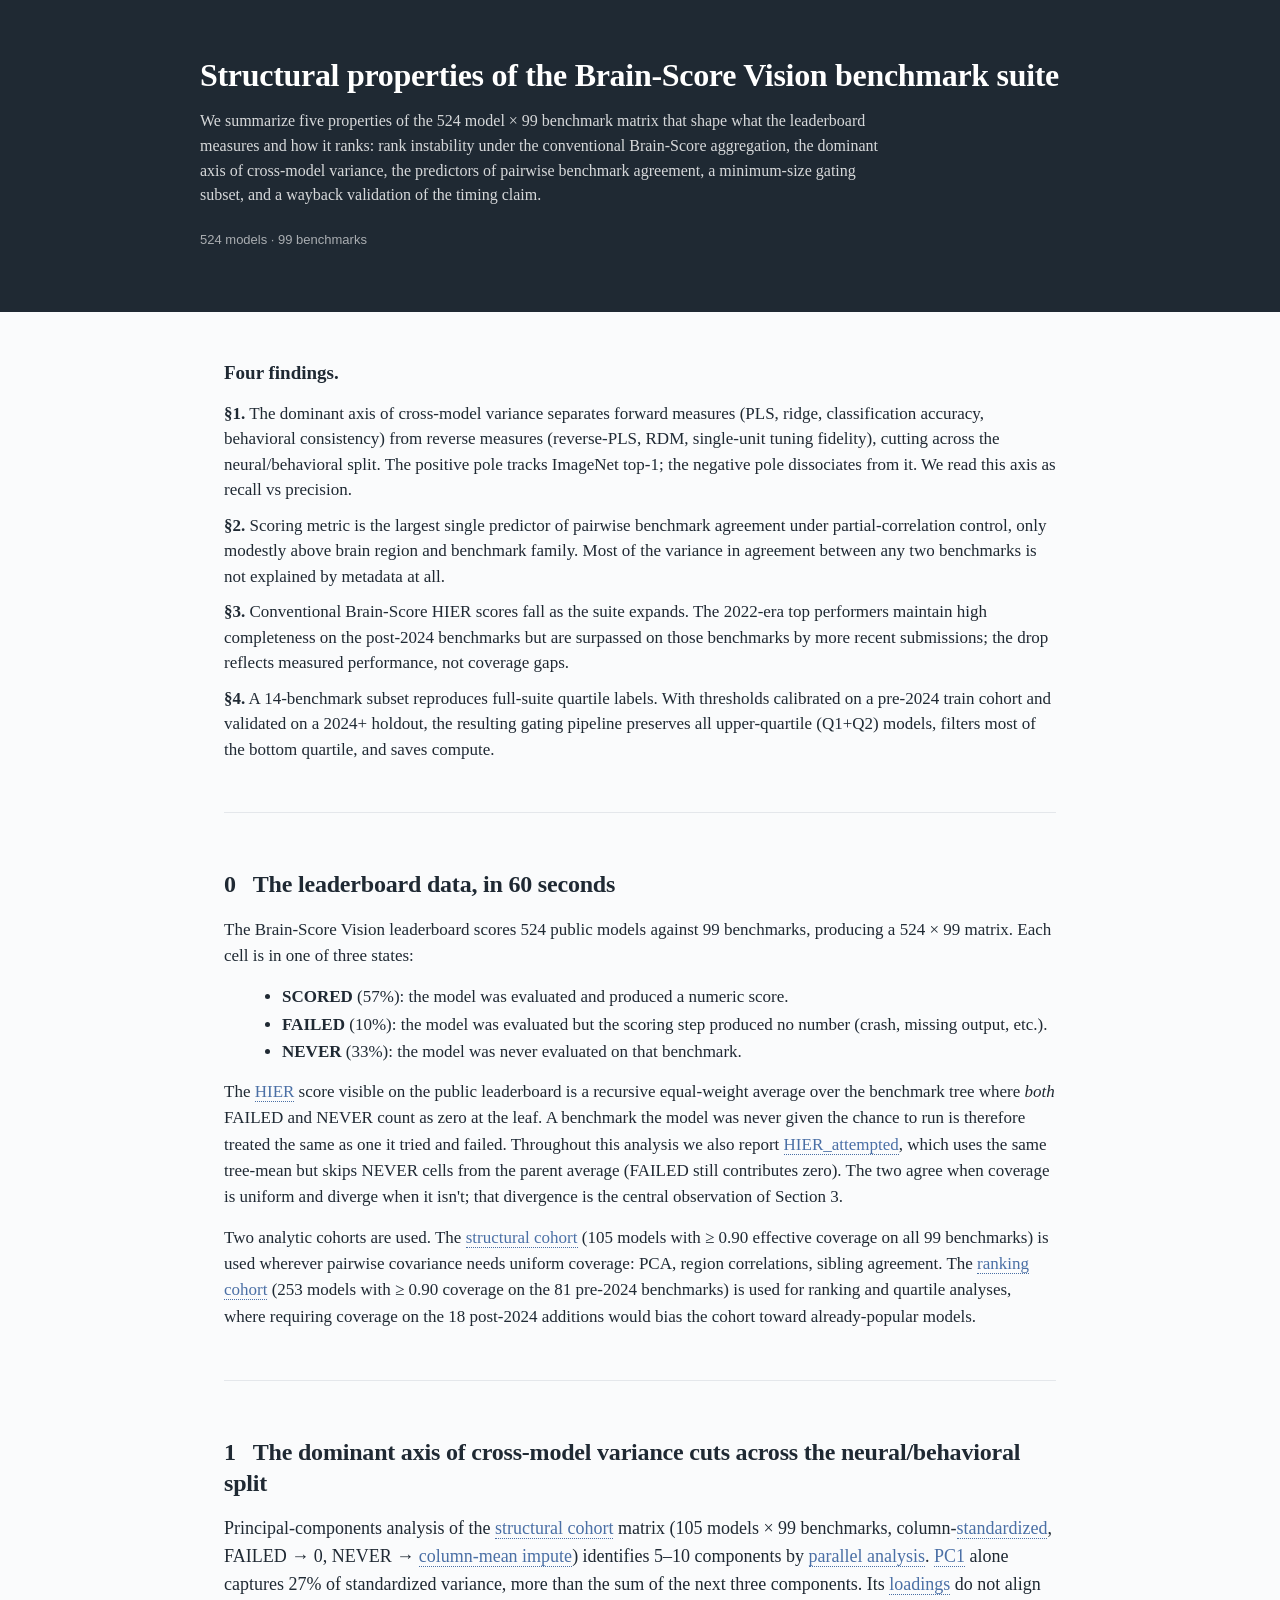
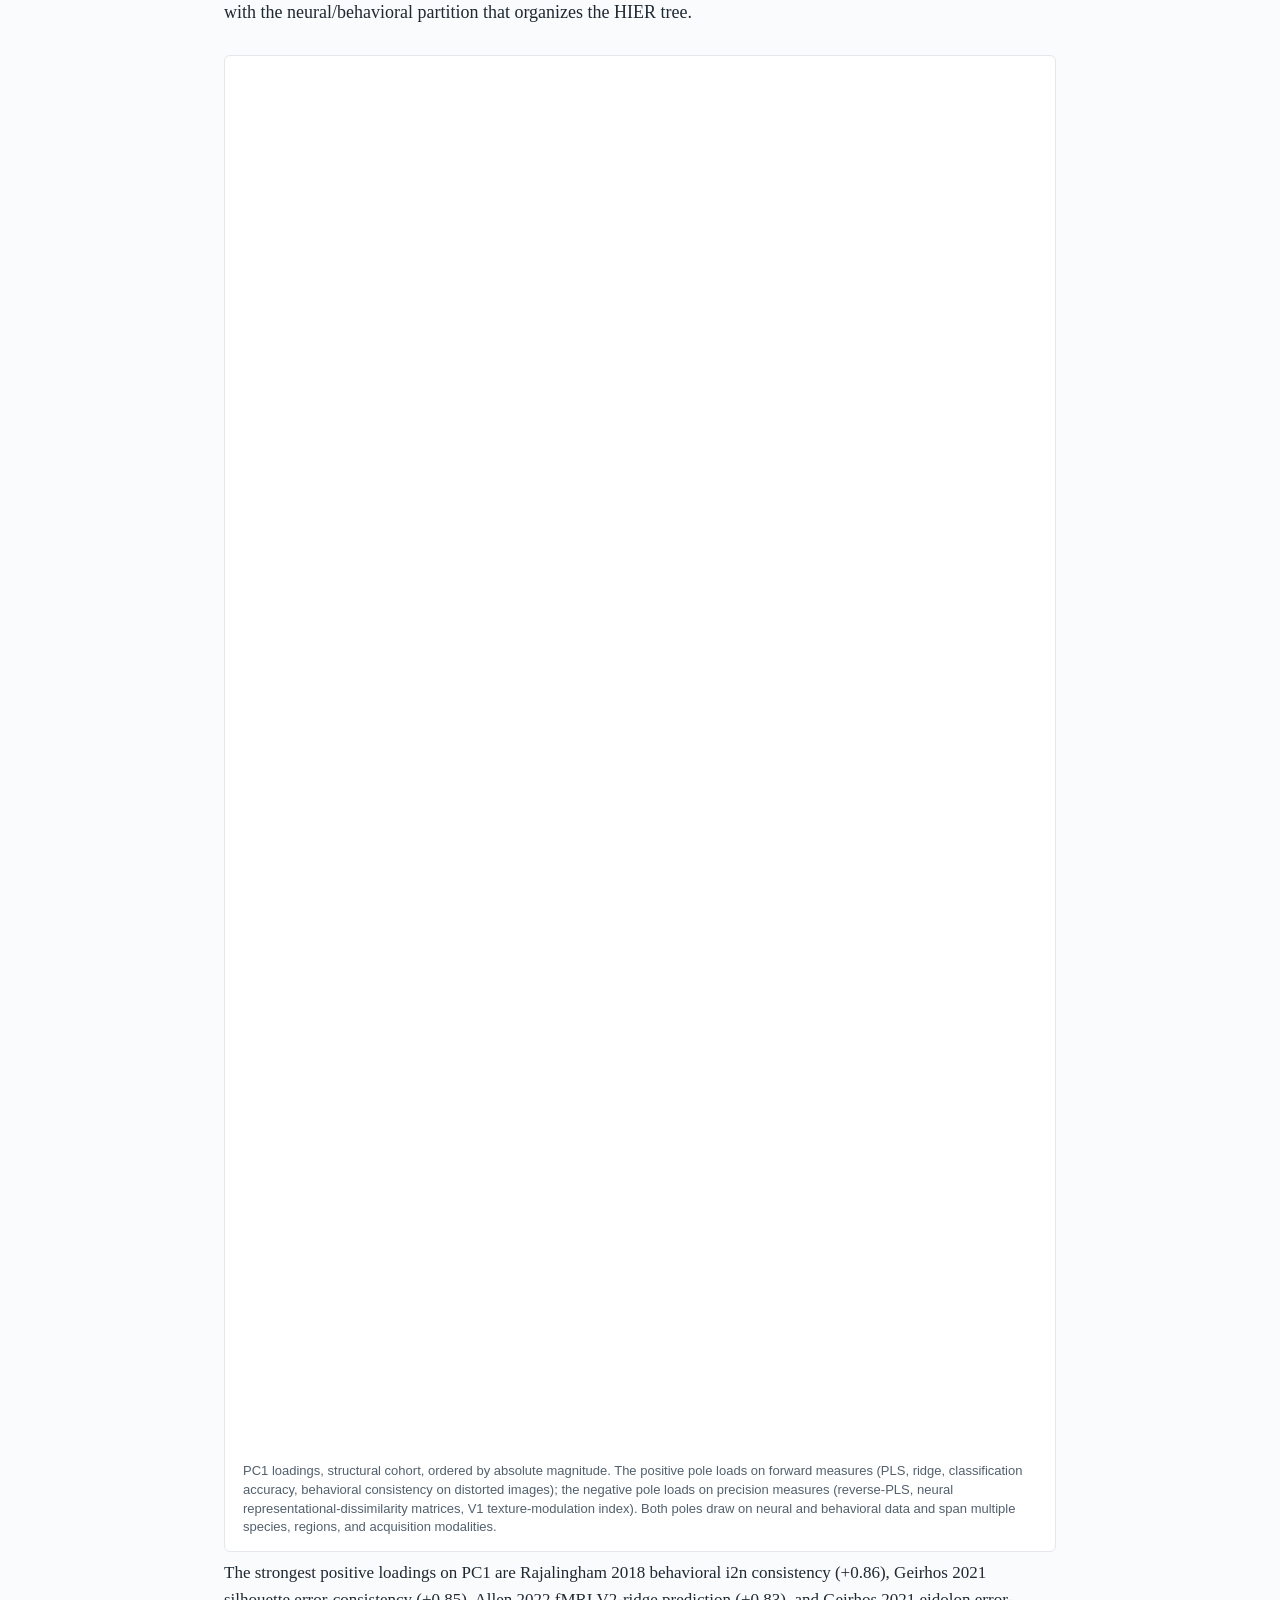
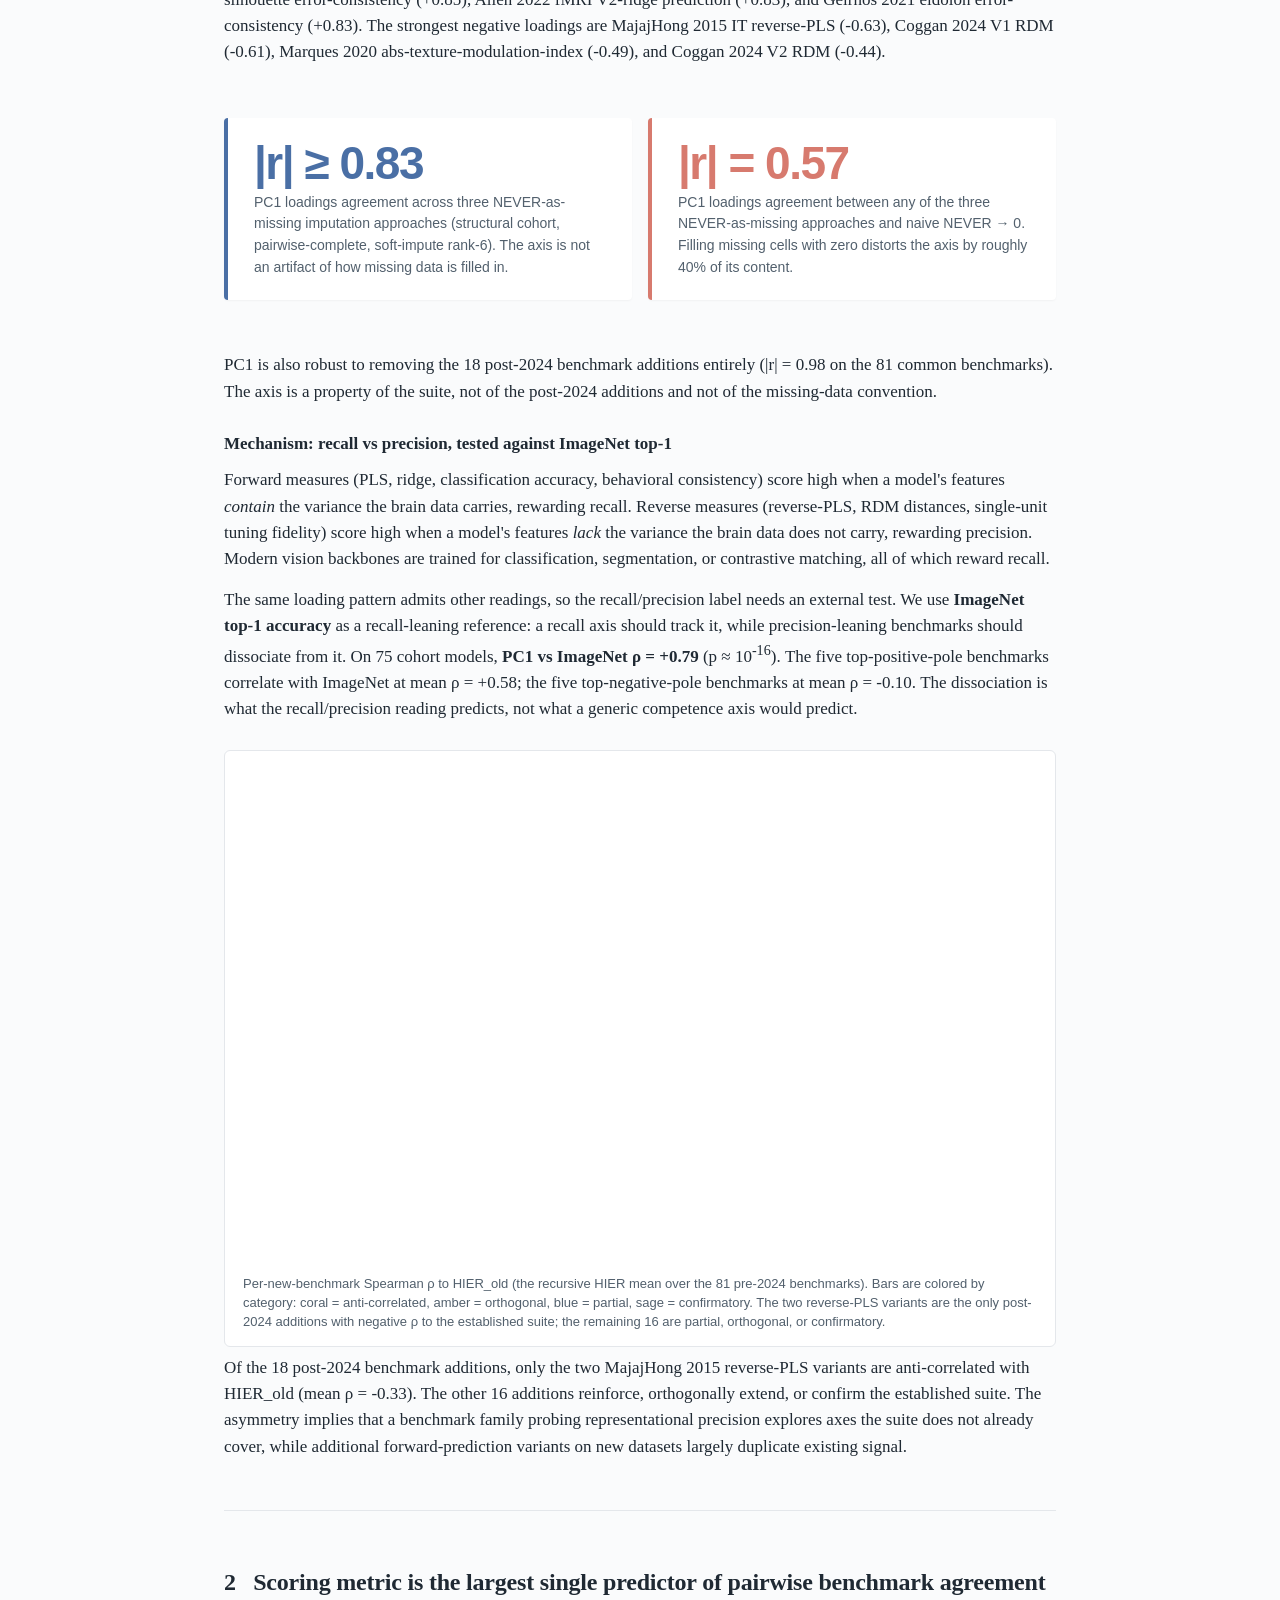
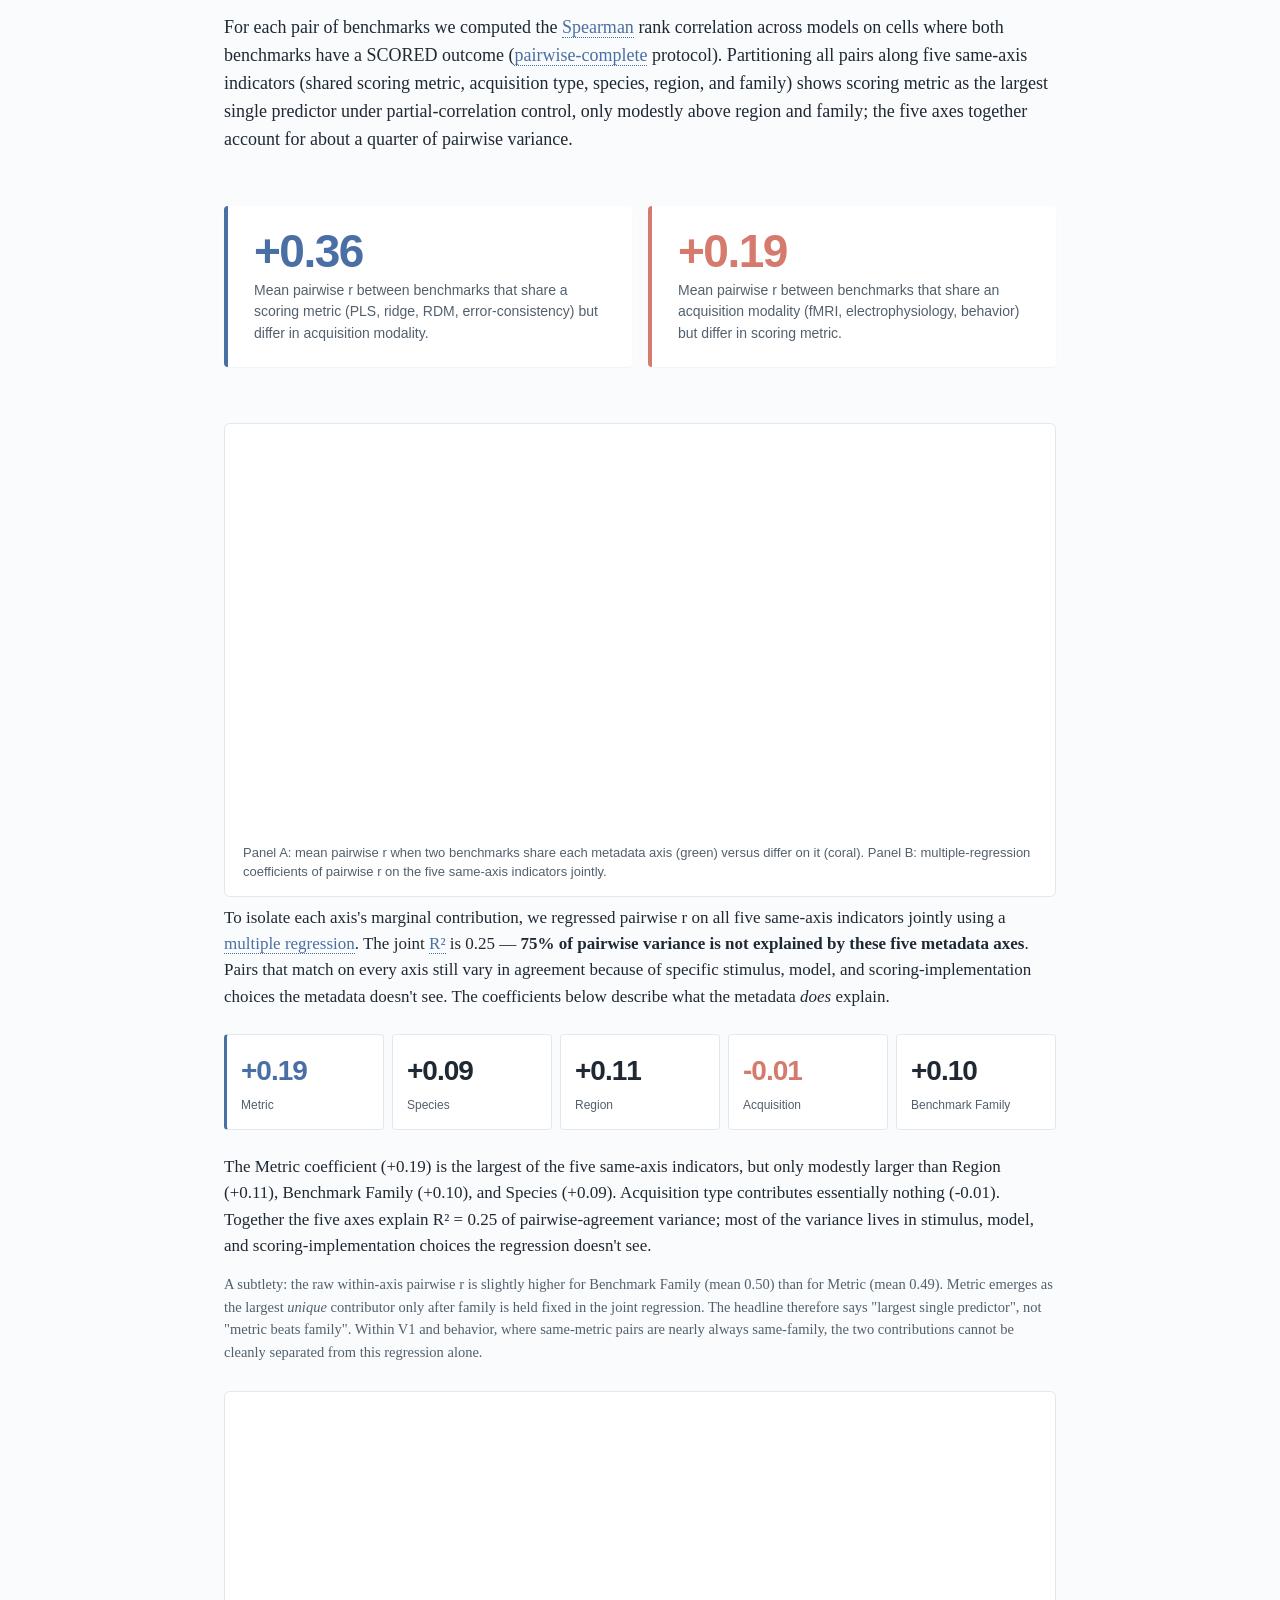
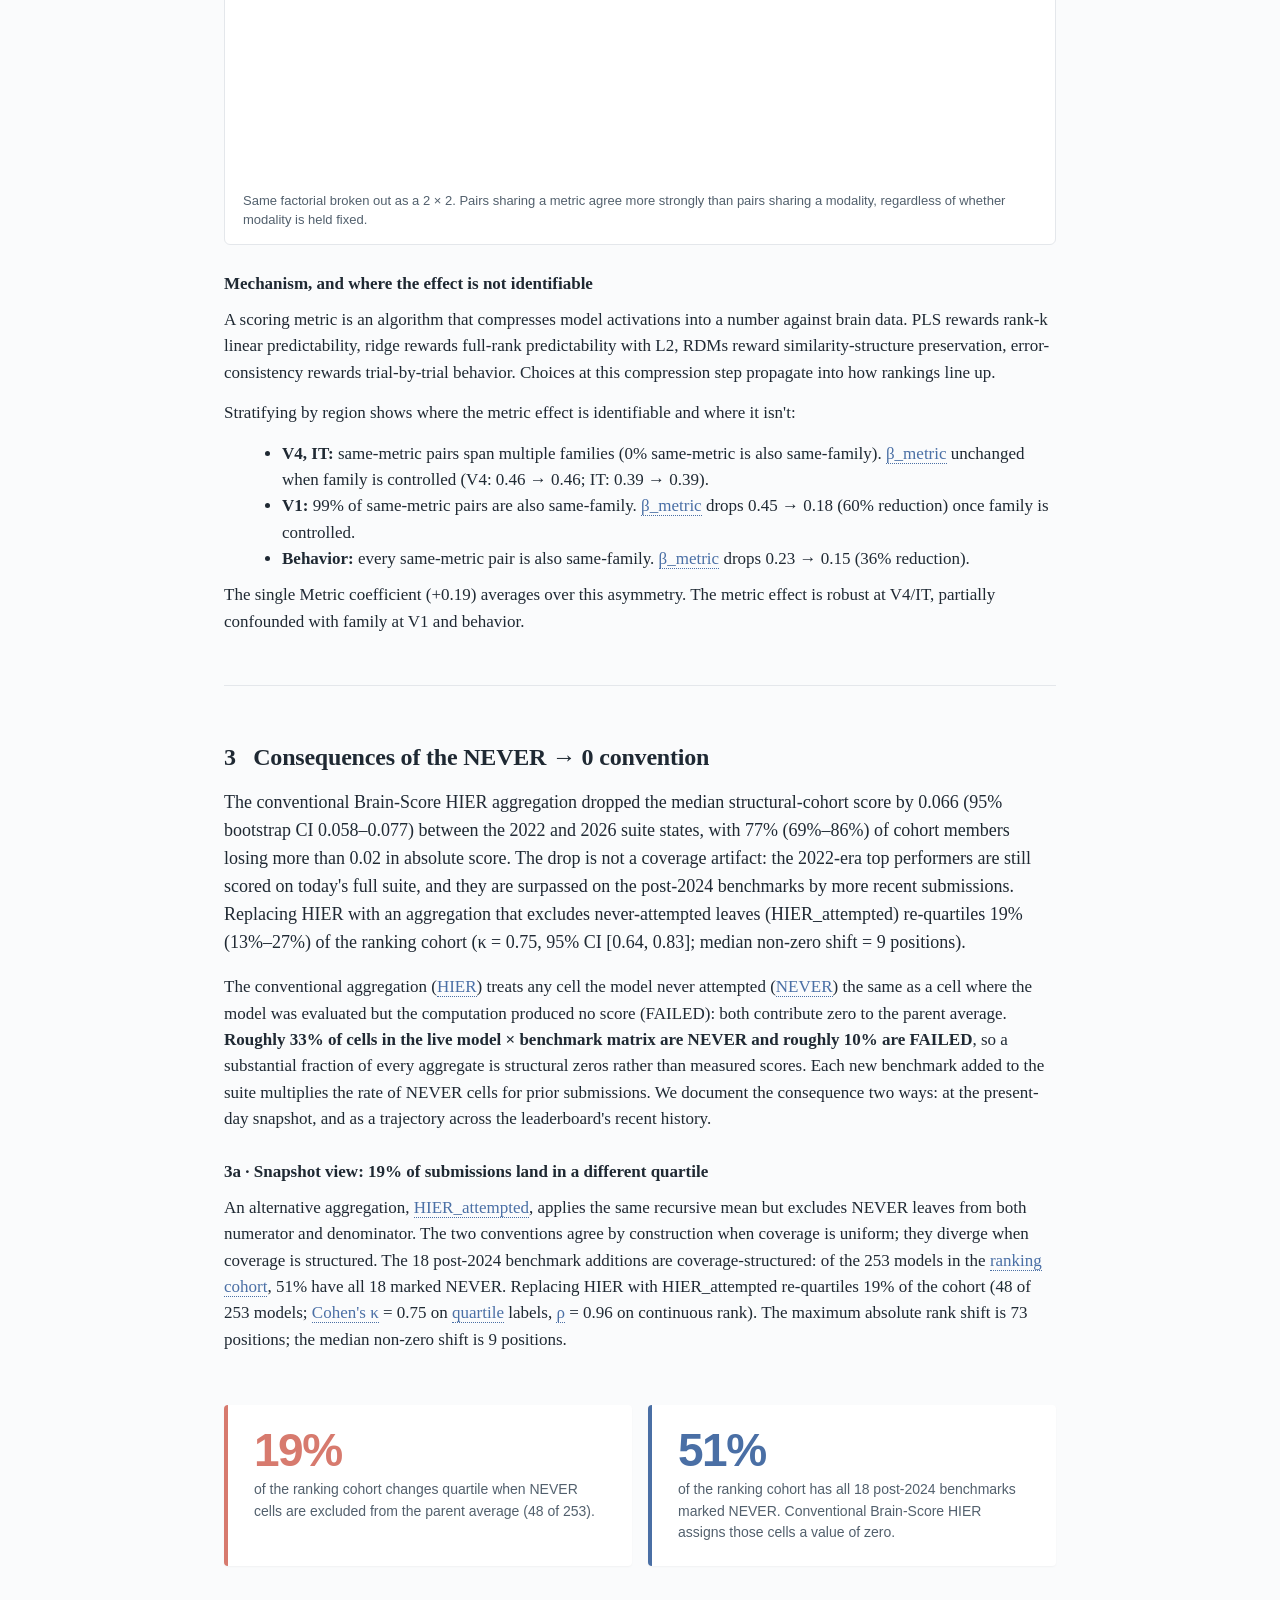
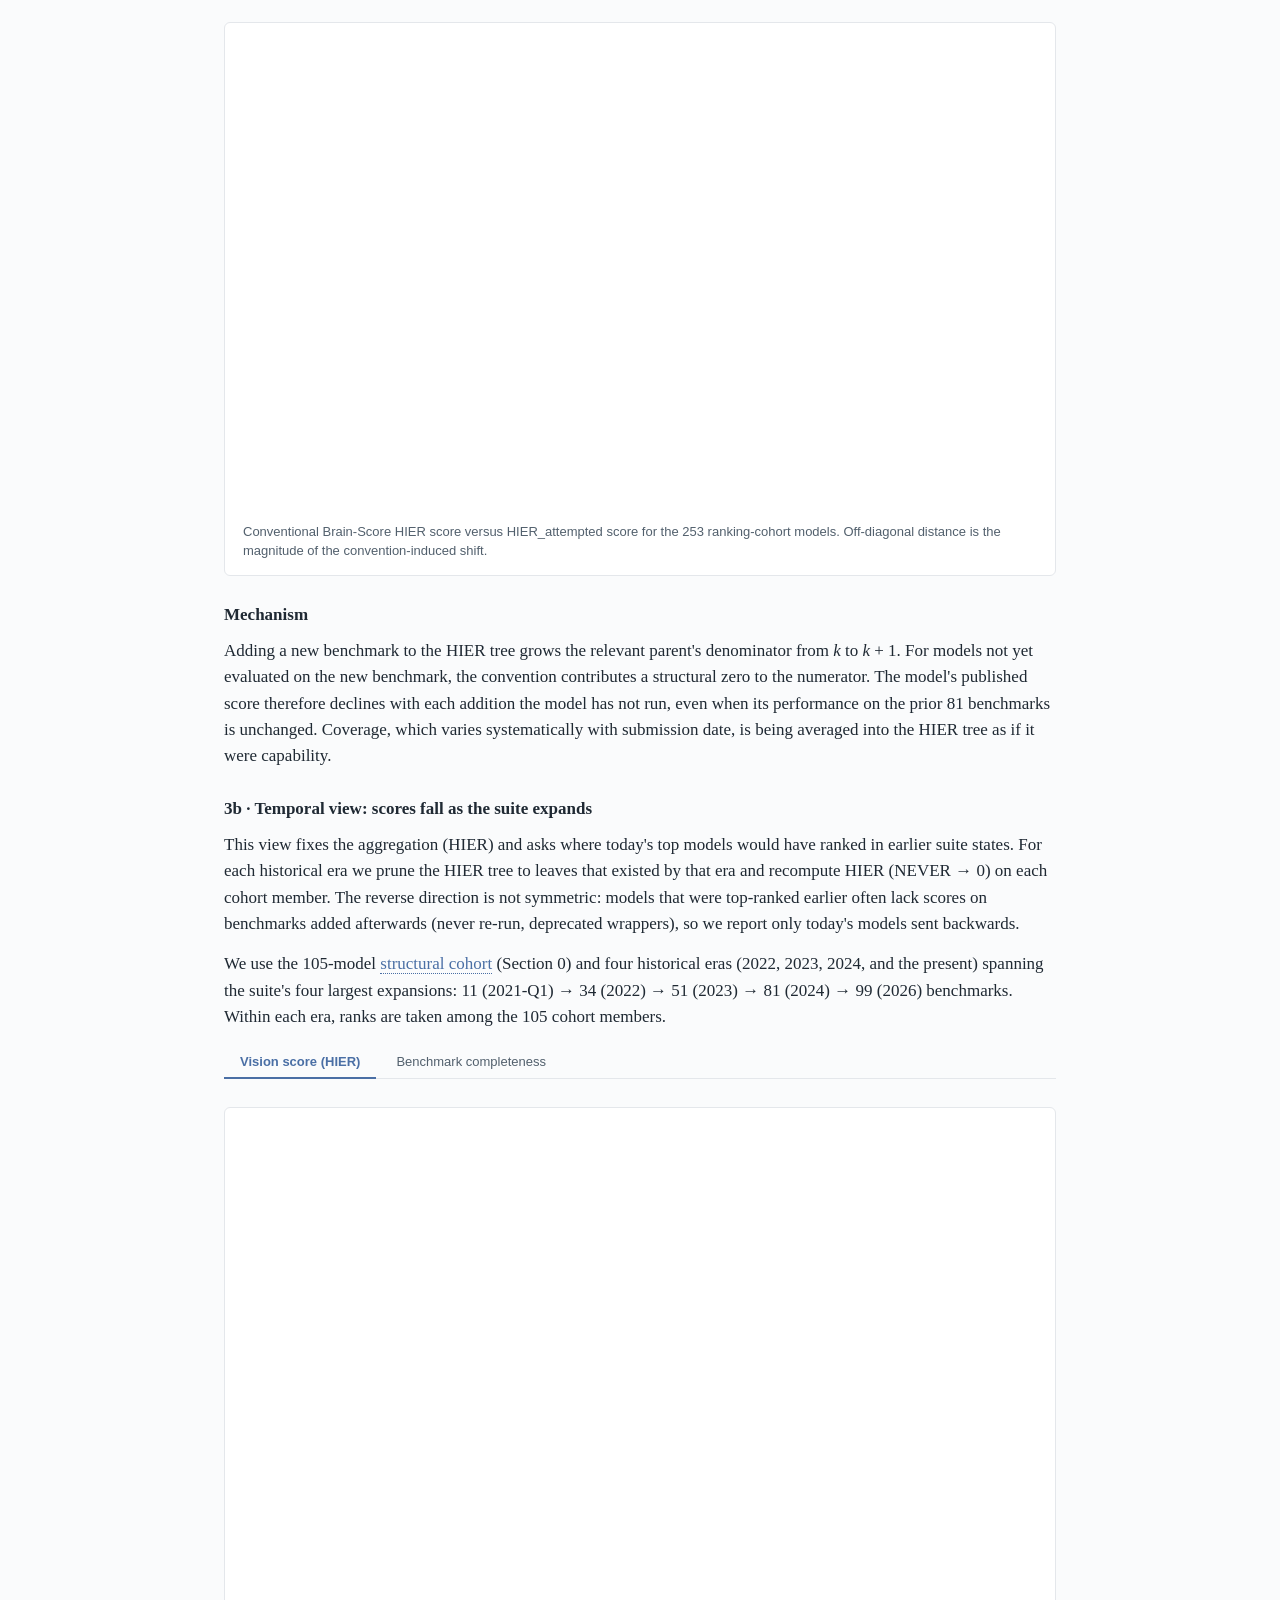
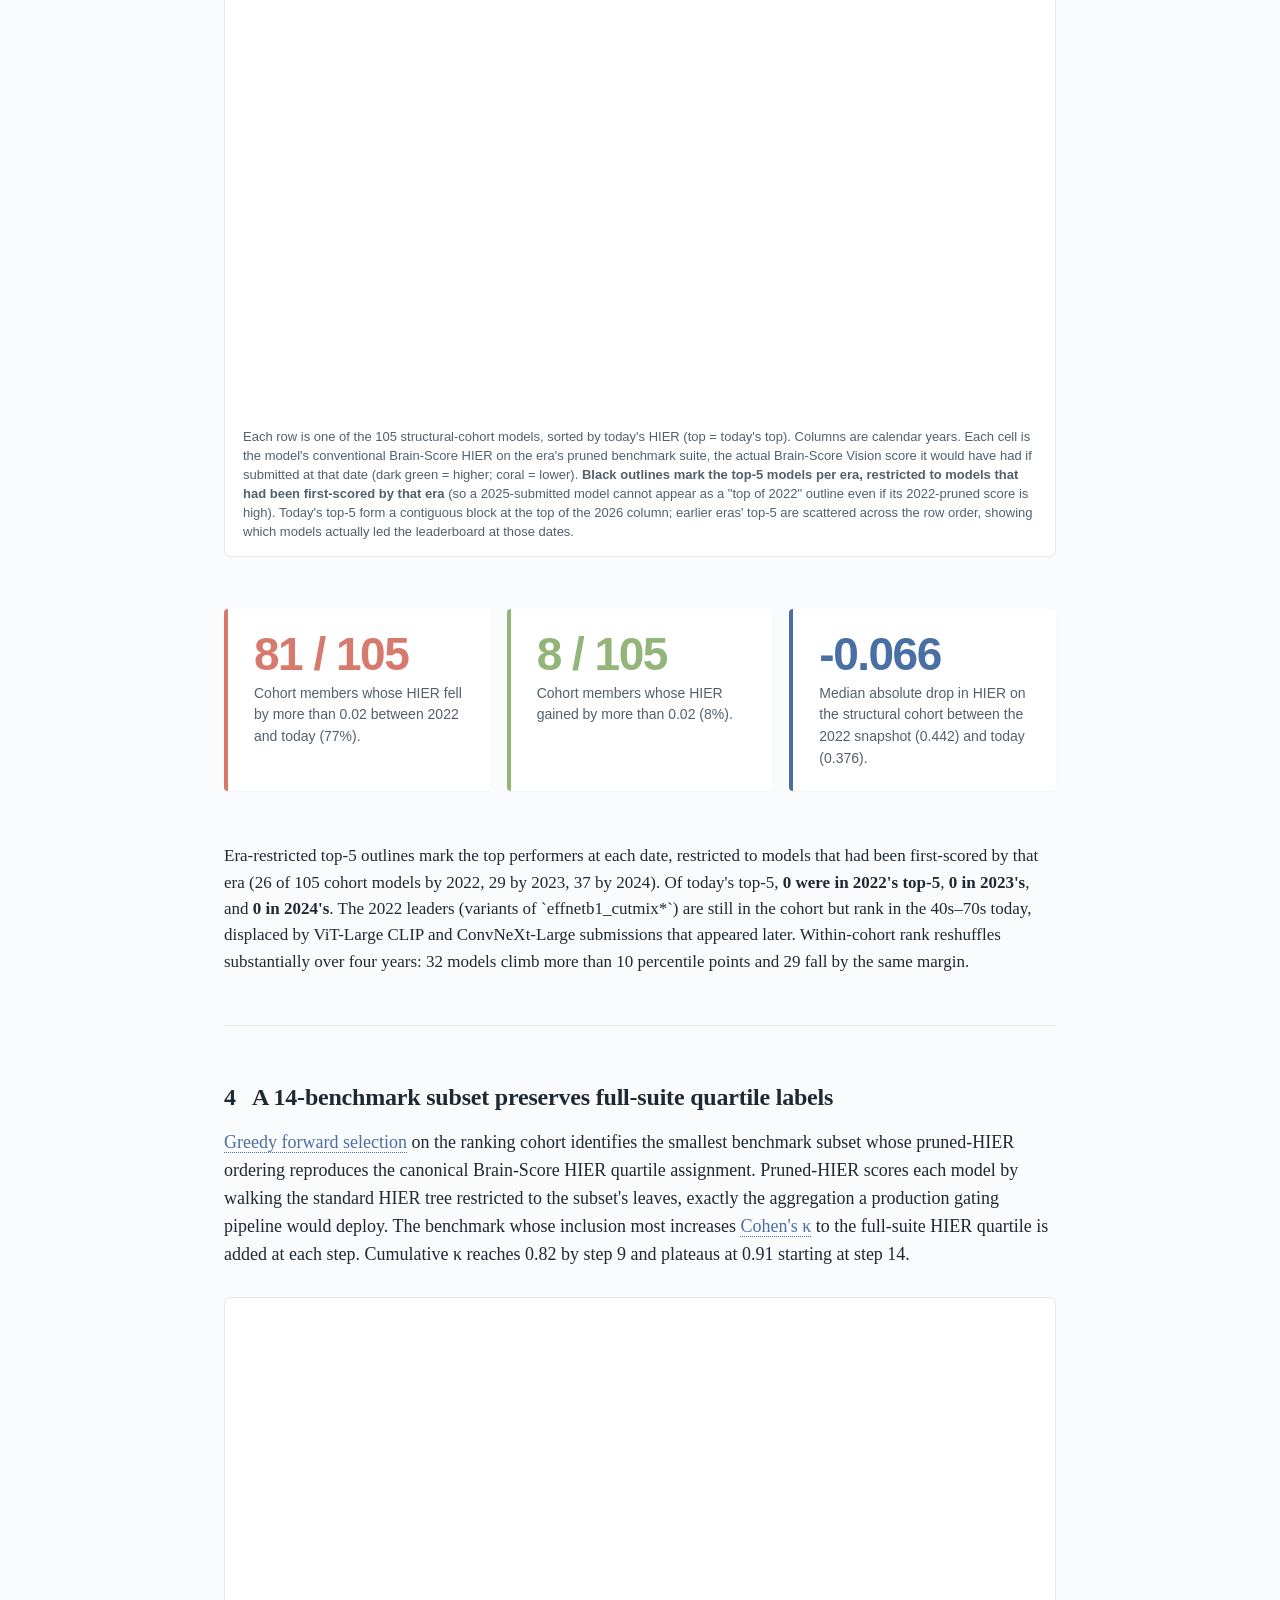
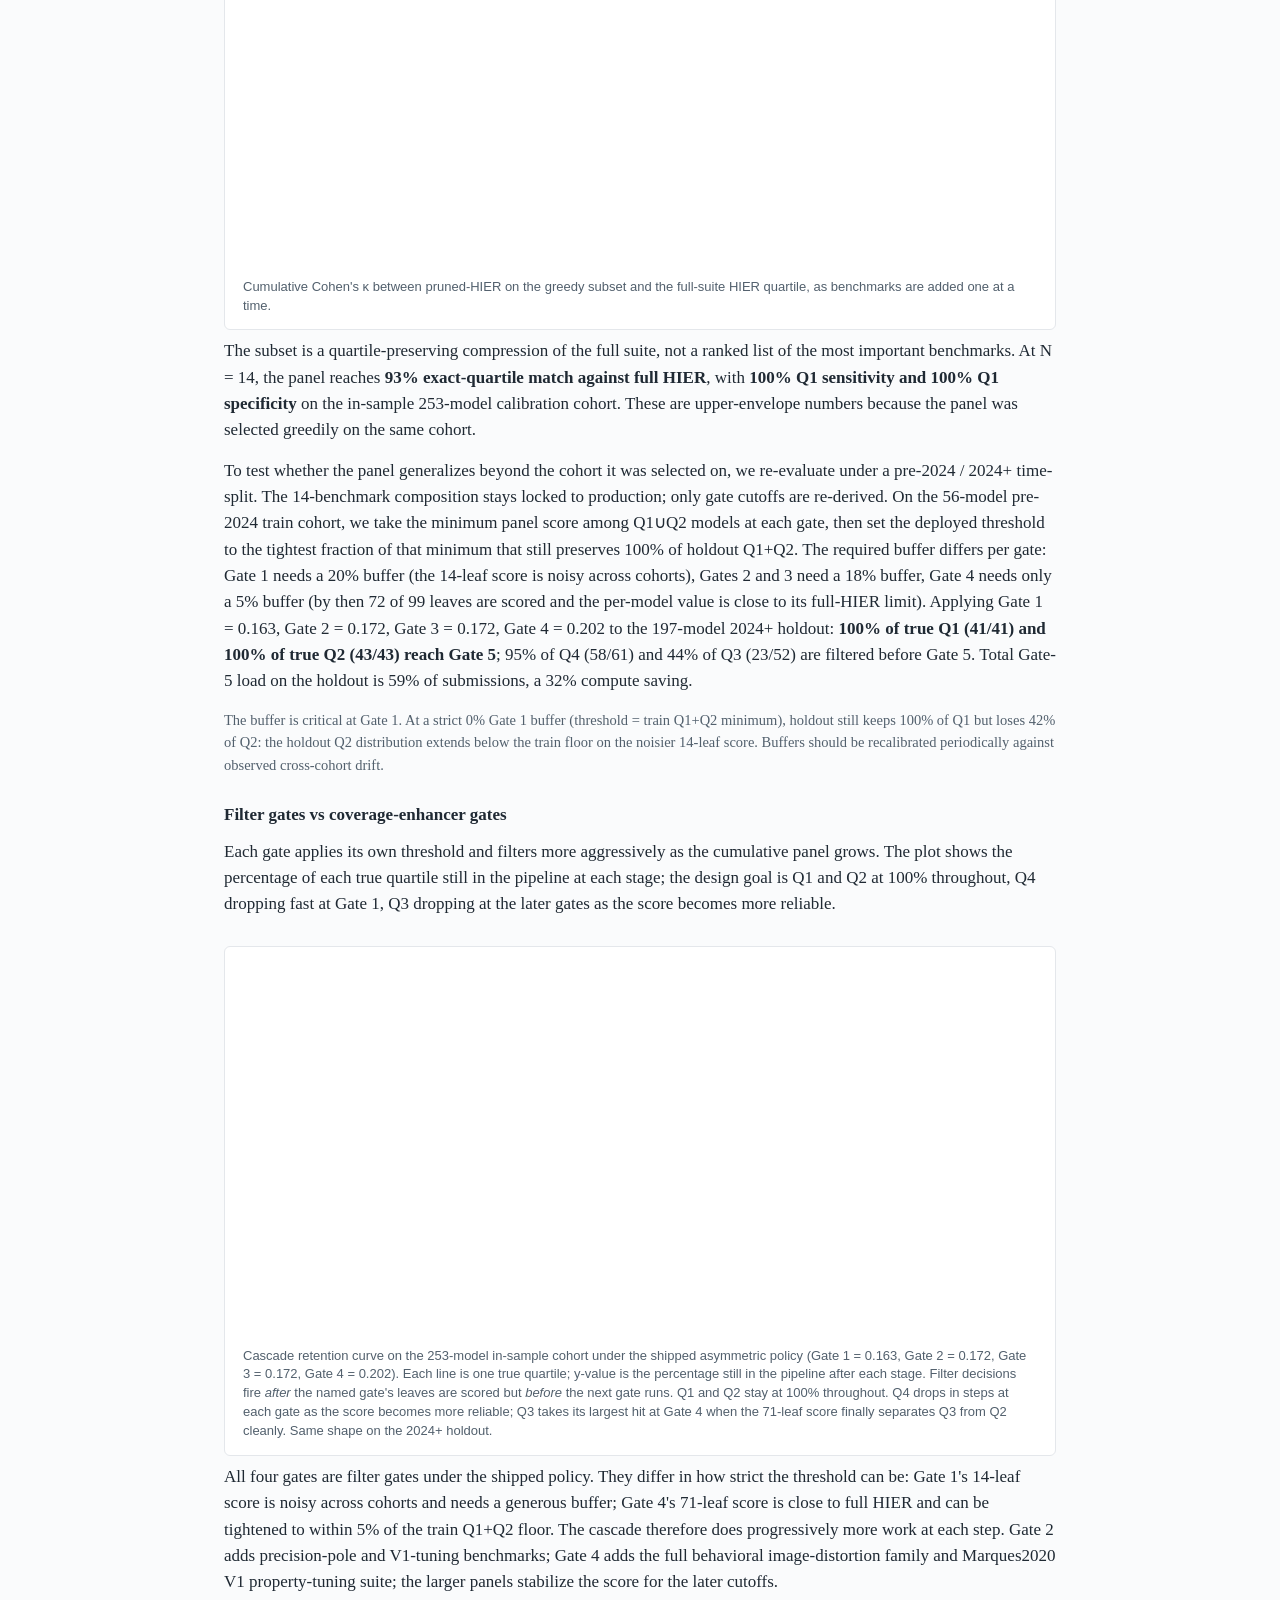
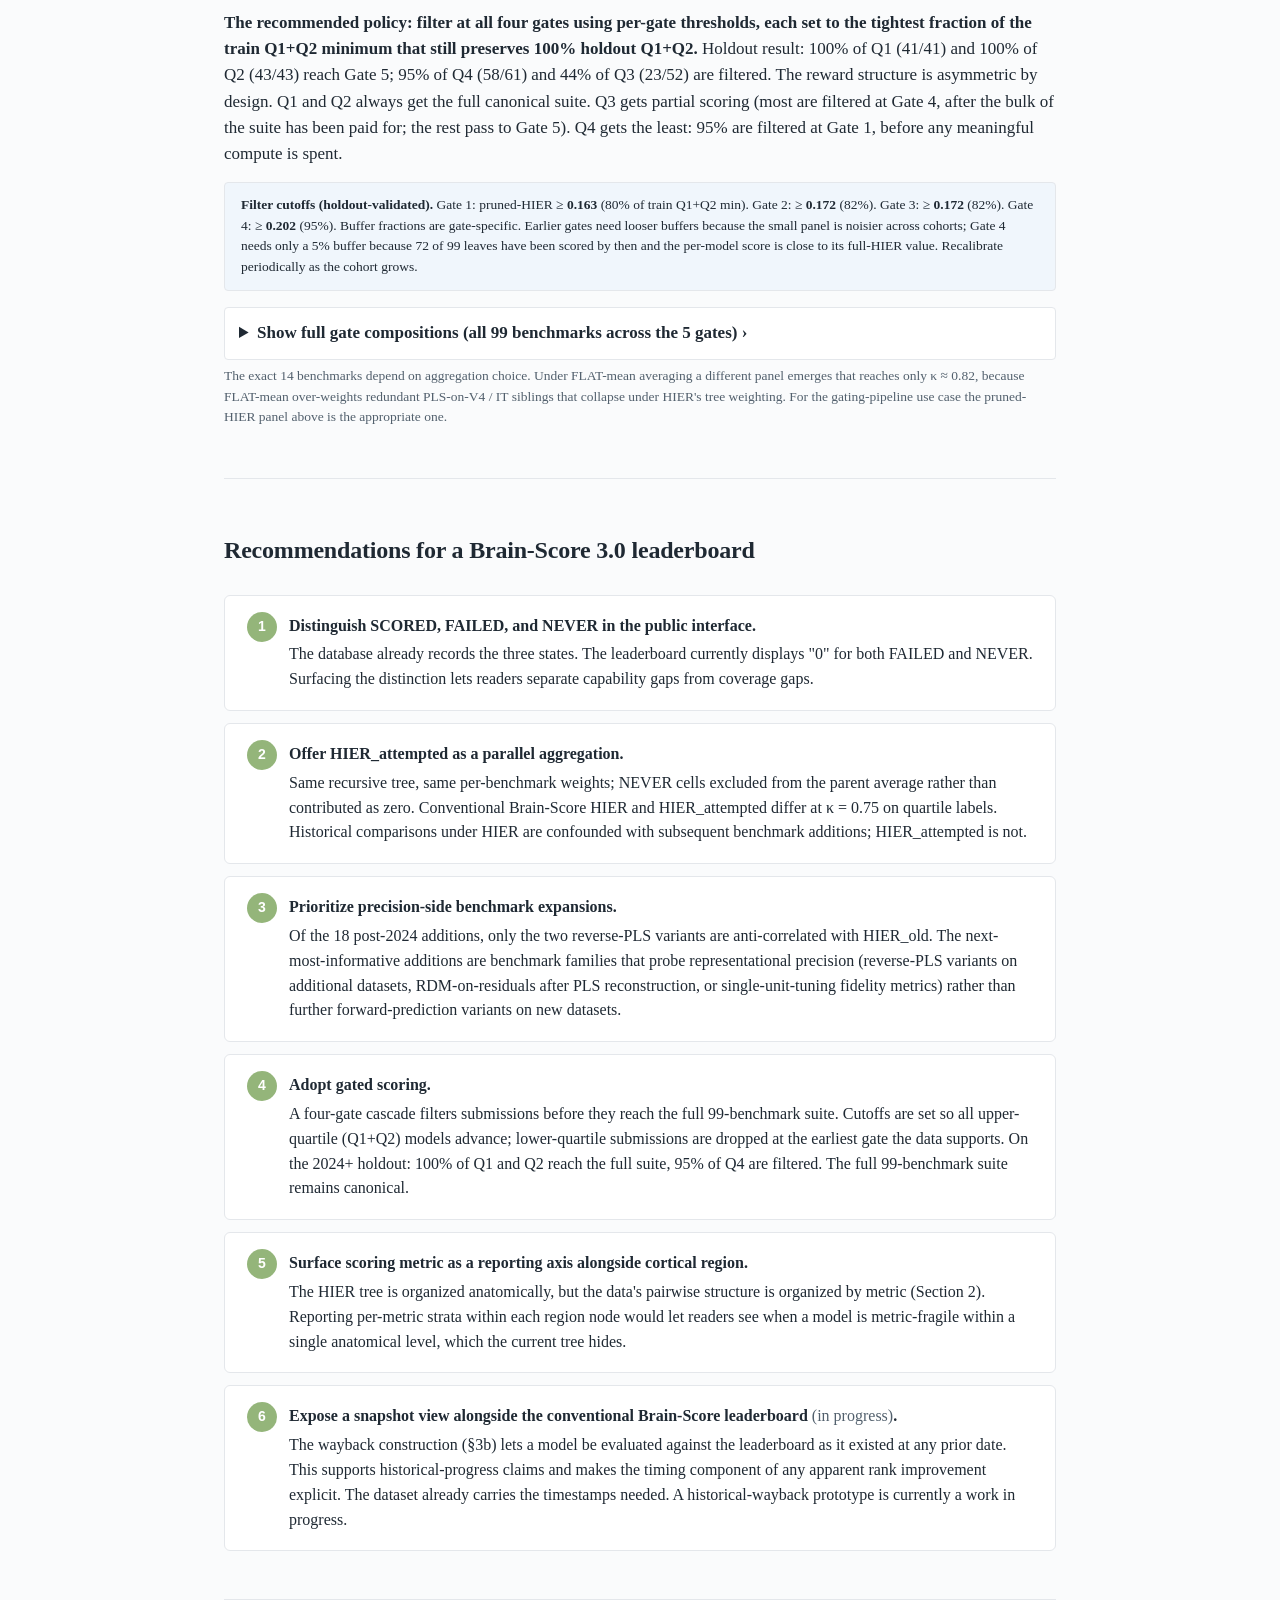
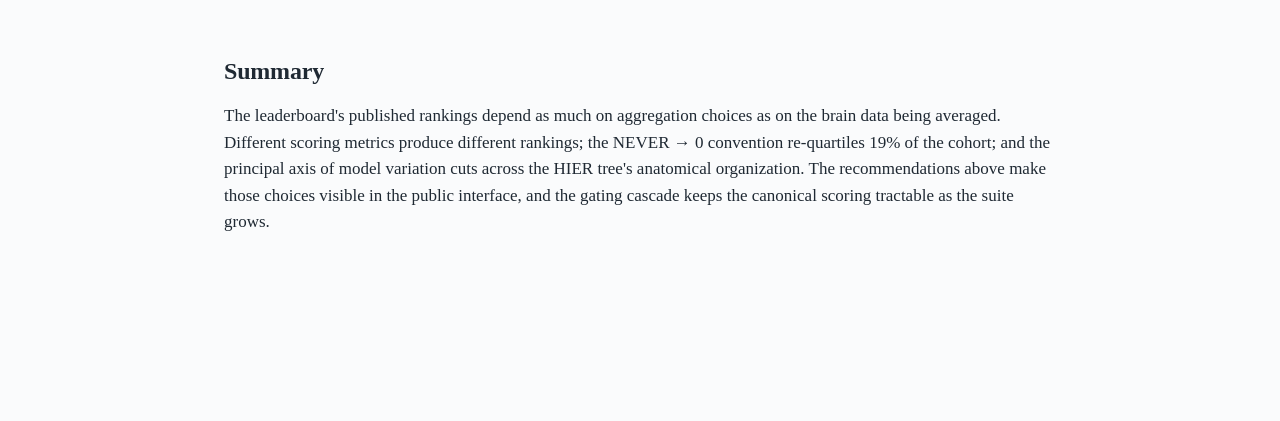
==== commit 27a48899: "Tighten §3, simplify gating recommendation, rewrite summary as take-home" ====
--- a/story/index.html
+++ b/story/index.html
@@ -216,7 +216,7 @@
   <p style="font-size:19px;line-height:1.4;color:#1F2933;margin:0 0 14px;"><strong>Four findings.</strong></p>
   <p style="font-size:17px;line-height:1.5;color:#1F2933;margin:0 0 10px;"><strong>§1.</strong> The dominant axis of cross-model variance separates forward measures (PLS, ridge, classification accuracy, behavioral consistency) from reverse measures (reverse-PLS, RDM, single-unit tuning fidelity), cutting across the neural/behavioral split. The positive pole tracks ImageNet top-1; the negative pole dissociates from it. We read this axis as recall vs precision.</p>
   <p style="font-size:17px;line-height:1.5;color:#1F2933;margin:0 0 10px;"><strong>§2.</strong> Scoring metric is the largest single predictor of pairwise benchmark agreement under partial-correlation control, only modestly above brain region and benchmark family. Most of the variance in agreement between any two benchmarks is not explained by metadata at all.</p>
-  <p style="font-size:17px;line-height:1.5;color:#1F2933;margin:0 0 10px;"><strong>§3.</strong> Conventional Brain-Score HIER scores fall as the suite expands. Most of the structural cohort lost absolute score between 2022 and today even though no models in the cohort were retrained or resubmitted.</p>
+  <p style="font-size:17px;line-height:1.5;color:#1F2933;margin:0 0 10px;"><strong>§3.</strong> Conventional Brain-Score HIER scores fall as the suite expands. The 2022-era top performers maintain high completeness on the post-2024 benchmarks but are surpassed on those benchmarks by more recent submissions; the drop reflects measured performance, not coverage gaps.</p>
   <p style="font-size:17px;line-height:1.5;color:#1F2933;margin:0 0 14px;"><strong>§4.</strong> A 14-benchmark subset reproduces full-suite quartile labels. With thresholds calibrated on a pre-2024 train cohort and validated on a 2024+ holdout, the resulting gating pipeline preserves all upper-quartile (Q1+Q2) models, filters most of the bottom quartile, and saves compute.</p>
 </section>
 
@@ -243,7 +243,7 @@
 
   <p class="lede">Principal-components analysis of the <span class="hint" data-tip="The set of 105 models with effective completeness ≥ 0.90 across ALL 99 leaderboard-visible benchmarks (i.e., the model was scored or attempted-and-failed on at least 89 of the 99 benchmarks). Used for structural analyses (PCA, region correlations, sibling agreement, behavior families) where pairwise covariance requires uniform benchmark coverage. After within-family deduplication at Spearman r ≥ 0.95, 108 → 105 models." tabindex="0">structural cohort</span> matrix (105 models × 99 benchmarks, column-<span class="hint" data-tip="Each benchmark column is z-scored before PCA (subtract the cohort mean, divide by the cohort standard deviation), so every benchmark contributes the same total variance regardless of its raw scale." tabindex="0">standardized</span>, FAILED → 0, NEVER → <span class="hint" data-tip="Fill a missing cell in the model × benchmark matrix with the average of the column it belongs to (averaging over models that did score that benchmark). The simplest imputation possible; used only when a small fraction of cells need filling (e.g., the ≤0.5% NEVER cells inside the structural cohort) and the imputed values are not the focus of the analysis." tabindex="0">column-mean impute</span>) identifies 5–10 components by <span class="hint" data-tip="A method (Horn, 1965) for deciding how many PCs are real vs. sampling noise. Generate many random matrices of the same shape as the data, compute their eigenvalues, and keep only the observed eigenvalues that exceed the 95th percentile of the random null at the same rank position. At N ≈ P this is the standard correction to the eigenvalue inflation that Kaiser and cumulative-variance rules suffer from." tabindex="0">parallel analysis</span>. <span class="hint" data-tip="An axis of the data along which models vary the most. PC1 is the direction of largest variance; PC2 is the next-largest direction perpendicular to PC1; etc. Each PC has an eigenvalue (how much variance it captures) and loadings (which benchmarks define it)." tabindex="0">PC1</span> alone captures 27% of standardized variance, more than the sum of the next three components. Its <span class="hint" data-tip="The Pearson correlation between an original variable (here, a benchmark) and a principal component. A high positive loading means the benchmark moves in the same direction as the PC; a high negative loading means it moves opposite. Loadings range from -1 to +1." tabindex="0">loadings</span> do not align with the neural/behavioral partition that organizes the HIER tree.</p>
 
-  <div class="fig"><div id="plot-48bdbcbf91f1" class="plotly-graph-div" data-defer="1" style="height:1386px; min-height:1386px; width:100%;"></div><script>window.__plotly_pending=window.__plotly_pending||{};window.__plotly_pending["plot-48bdbcbf91f1"]={"data":[{"colorbar":{"thickness":11,"title":{"text":"Loading"}},"colorscale":[[0.0,"#C97A6F"],[0.25,"#E5B3AB"],[0.5,"#F5F1E8"],[0.75,"#B7D6A8"],[1.0,"#6FA666"]],"hoverinfo":"text","hovertext":[["\u003cb\u003eAllen2022_fmri_surface.IT-rdm\u003c\u002fb\u003e\u003cbr\u003ePC1 loading: +0.354"],["\u003cb\u003eAllen2022_fmri_surface.IT-ridge\u003c\u002fb\u003e\u003cbr\u003ePC1 loading: +0.810"],["\u003cb\u003eAllen2022_fmri_surface.V1-rdm\u003c\u002fb\u003e\u003cbr\u003ePC1 loading: +0.100"],["\u003cb\u003eAllen2022_fmri_surface.V1-ridge\u003c\u002fb\u003e\u003cbr\u003ePC1 loading: +0.733"],["\u003cb\u003eAllen2022_fmri_surface.V2-rdm\u003c\u002fb\u003e\u003cbr\u003ePC1 loading: +0.190"],["\u003cb\u003eAllen2022_fmri_surface.V2-ridge\u003c\u002fb\u003e\u003cbr\u003ePC1 loading: +0.834"],["\u003cb\u003eAllen2022_fmri_surface.V4-rdm\u003c\u002fb\u003e\u003cbr\u003ePC1 loading: +0.218"],["\u003cb\u003eAllen2022_fmri_surface.V4-ridge\u003c\u002fb\u003e\u003cbr\u003ePC1 loading: +0.819"],["\u003cb\u003eBMD2024.dotted_1Behavioral-accuracy_distance\u003c\u002fb\u003e\u003cbr\u003ePC1 loading: +0.552"],["\u003cb\u003eBMD2024.dotted_2Behavioral-accuracy_distance\u003c\u002fb\u003e\u003cbr\u003ePC1 loading: +0.540"],["\u003cb\u003eBMD2024.texture_1Behavioral-accuracy_distance\u003c\u002fb\u003e\u003cbr\u003ePC1 loading: +0.612"],["\u003cb\u003eBMD2024.texture_2Behavioral-accuracy_distance\u003c\u002fb\u003e\u003cbr\u003ePC1 loading: +0.601"],["\u003cb\u003eBaker2022fragmented-accuracy_delta\u003c\u002fb\u003e\u003cbr\u003ePC1 loading: +0.675"],["\u003cb\u003eBaker2022frankenstein-accuracy_delta\u003c\u002fb\u003e\u003cbr\u003ePC1 loading: +0.687"],["\u003cb\u003eBaker2022inverted-accuracy_delta\u003c\u002fb\u003e\u003cbr\u003ePC1 loading: +0.280"],["\u003cb\u003eBracci2019.anteriorVTC-rdm\u003c\u002fb\u003e\u003cbr\u003ePC1 loading: +0.556"],["\u003cb\u003eFerguson2024circle_line-value_delta\u003c\u002fb\u003e\u003cbr\u003ePC1 loading: +0.223"],["\u003cb\u003eFerguson2024color-value_delta\u003c\u002fb\u003e\u003cbr\u003ePC1 loading: +0.694"],["\u003cb\u003eFerguson2024convergence-value_delta\u003c\u002fb\u003e\u003cbr\u003ePC1 loading: -0.035"],["\u003cb\u003eFerguson2024eighth-value_delta\u003c\u002fb\u003e\u003cbr\u003ePC1 loading: +0.433"],["\u003cb\u003eFerguson2024gray_easy-value_delta\u003c\u002fb\u003e\u003cbr\u003ePC1 loading: +0.393"],["\u003cb\u003eFerguson2024gray_hard-value_delta\u003c\u002fb\u003e\u003cbr\u003ePC1 loading: +0.166"],["\u003cb\u003eFerguson2024half-value_delta\u003c\u002fb\u003e\u003cbr\u003ePC1 loading: +0.281"],["\u003cb\u003eFerguson2024juncture-value_delta\u003c\u002fb\u003e\u003cbr\u003ePC1 loading: +0.210"],["\u003cb\u003eFerguson2024lle-value_delta\u003c\u002fb\u003e\u003cbr\u003ePC1 loading: +0.041"],["\u003cb\u003eFerguson2024llh-value_delta\u003c\u002fb\u003e\u003cbr\u003ePC1 loading: -0.109"],["\u003cb\u003eFerguson2024quarter-value_delta\u003c\u002fb\u003e\u003cbr\u003ePC1 loading: +0.369"],["\u003cb\u003eFerguson2024round_f-value_delta\u003c\u002fb\u003e\u003cbr\u003ePC1 loading: -0.081"],["\u003cb\u003eFerguson2024round_v-value_delta\u003c\u002fb\u003e\u003cbr\u003ePC1 loading: +0.131"],["\u003cb\u003eFerguson2024tilted_line-value_delta\u003c\u002fb\u003e\u003cbr\u003ePC1 loading: +0.283"],["\u003cb\u003eFreemanZiemba2013.V1-pls\u003c\u002fb\u003e\u003cbr\u003ePC1 loading: -0.108"],["\u003cb\u003eFreemanZiemba2013.V2-pls\u003c\u002fb\u003e\u003cbr\u003ePC1 loading: +0.531"],["\u003cb\u003eGeirhos2021colour-error_consistency\u003c\u002fb\u003e\u003cbr\u003ePC1 loading: +0.749"],["\u003cb\u003eGeirhos2021contrast-error_consistency\u003c\u002fb\u003e\u003cbr\u003ePC1 loading: +0.582"],["\u003cb\u003eGeirhos2021cueconflict-error_consistency\u003c\u002fb\u003e\u003cbr\u003ePC1 loading: +0.754"],["\u003cb\u003eGeirhos2021edge-error_consistency\u003c\u002fb\u003e\u003cbr\u003ePC1 loading: +0.595"],["\u003cb\u003eGeirhos2021eidolonI-error_consistency\u003c\u002fb\u003e\u003cbr\u003ePC1 loading: +0.833"],["\u003cb\u003eGeirhos2021eidolonII-error_consistency\u003c\u002fb\u003e\u003cbr\u003ePC1 loading: +0.807"],["\u003cb\u003eGeirhos2021eidolonIII-error_consistency\u003c\u002fb\u003e\u003cbr\u003ePC1 loading: +0.826"],["\u003cb\u003eGeirhos2021falsecolour-error_consistency\u003c\u002fb\u003e\u003cbr\u003ePC1 loading: +0.761"],["\u003cb\u003eGeirhos2021highpass-error_consistency\u003c\u002fb\u003e\u003cbr\u003ePC1 loading: +0.561"],["\u003cb\u003eGeirhos2021lowpass-error_consistency\u003c\u002fb\u003e\u003cbr\u003ePC1 loading: +0.763"],["\u003cb\u003eGeirhos2021phasescrambling-error_consistency\u003c\u002fb\u003e\u003cbr\u003ePC1 loading: +0.744"],["\u003cb\u003eGeirhos2021powerequalisation-error_consistency\u003c\u002fb\u003e\u003cbr\u003ePC1 loading: +0.722"],["\u003cb\u003eGeirhos2021rotation-error_consistency\u003c\u002fb\u003e\u003cbr\u003ePC1 loading: +0.757"],["\u003cb\u003eGeirhos2021silhouette-error_consistency\u003c\u002fb\u003e\u003cbr\u003ePC1 loading: +0.851"],["\u003cb\u003eGeirhos2021sketch-error_consistency\u003c\u002fb\u003e\u003cbr\u003ePC1 loading: +0.719"],["\u003cb\u003eGeirhos2021stylized-error_consistency\u003c\u002fb\u003e\u003cbr\u003ePC1 loading: +0.792"],["\u003cb\u003eGeirhos2021uniformnoise-error_consistency\u003c\u002fb\u003e\u003cbr\u003ePC1 loading: +0.752"],["\u003cb\u003eGifford2022.IT-ridgecv\u003c\u002fb\u003e\u003cbr\u003ePC1 loading: +0.719"],["\u003cb\u003eHebart2023-match\u003c\u002fb\u003e\u003cbr\u003ePC1 loading: +0.400"],["\u003cb\u003eHebart2023_fmri.IT-ridgecv\u003c\u002fb\u003e\u003cbr\u003ePC1 loading: +0.711"],["\u003cb\u003eHebart2023_fmri.V1-ridgecv\u003c\u002fb\u003e\u003cbr\u003ePC1 loading: +0.227"],["\u003cb\u003eHebart2023_fmri.V2-ridgecv\u003c\u002fb\u003e\u003cbr\u003ePC1 loading: +0.697"],["\u003cb\u003eHebart2023_fmri.V4-ridgecv\u003c\u002fb\u003e\u003cbr\u003ePC1 loading: +0.535"],["\u003cb\u003eKar2019-ost\u003c\u002fb\u003e\u003cbr\u003ePC1 loading: -0.180"],["\u003cb\u003eMajajHong2015.IT-pls\u003c\u002fb\u003e\u003cbr\u003ePC1 loading: +0.771"],["\u003cb\u003eMajajHong2015.V4-pls\u003c\u002fb\u003e\u003cbr\u003ePC1 loading: +0.617"],["\u003cb\u003eMajajHong2015public.IT-reverse_pls\u003c\u002fb\u003e\u003cbr\u003ePC1 loading: -0.630"],["\u003cb\u003eMajajHong2015public.V4-reverse_pls\u003c\u002fb\u003e\u003cbr\u003ePC1 loading: -0.385"],["\u003cb\u003eManiquet2024-confusion_similarity\u003c\u002fb\u003e\u003cbr\u003ePC1 loading: -0.204"],["\u003cb\u003eManiquet2024-tasks_consistency\u003c\u002fb\u003e\u003cbr\u003ePC1 loading: +0.464"],["\u003cb\u003eMarques2020_Cavanaugh2002-grating_summation_field\u003c\u002fb\u003e\u003cbr\u003ePC1 loading: +0.158"],["\u003cb\u003eMarques2020_Cavanaugh2002-surround_diameter\u003c\u002fb\u003e\u003cbr\u003ePC1 loading: +0.206"],["\u003cb\u003eMarques2020_Cavanaugh2002-surround_suppression_index\u003c\u002fb\u003e\u003cbr\u003ePC1 loading: +0.065"],["\u003cb\u003eMarques2020_DeValois1982-peak_sf\u003c\u002fb\u003e\u003cbr\u003ePC1 loading: -0.014"],["\u003cb\u003eMarques2020_DeValois1982-pref_or\u003c\u002fb\u003e\u003cbr\u003ePC1 loading: +0.310"],["\u003cb\u003eMarques2020_FreemanZiemba2013-abs_texture_modulation_index\u003c\u002fb\u003e\u003cbr\u003ePC1 loading: -0.488"],["\u003cb\u003eMarques2020_FreemanZiemba2013-max_noise\u003c\u002fb\u003e\u003cbr\u003ePC1 loading: +0.301"],["\u003cb\u003eMarques2020_FreemanZiemba2013-max_texture\u003c\u002fb\u003e\u003cbr\u003ePC1 loading: +0.375"],["\u003cb\u003eMarques2020_FreemanZiemba2013-texture_modulation_index\u003c\u002fb\u003e\u003cbr\u003ePC1 loading: -0.056"],["\u003cb\u003eMarques2020_FreemanZiemba2013-texture_selectivity\u003c\u002fb\u003e\u003cbr\u003ePC1 loading: +0.364"],["\u003cb\u003eMarques2020_FreemanZiemba2013-texture_sparseness\u003c\u002fb\u003e\u003cbr\u003ePC1 loading: +0.338"],["\u003cb\u003eMarques2020_FreemanZiemba2013-texture_variance_ratio\u003c\u002fb\u003e\u003cbr\u003ePC1 loading: +0.271"],["\u003cb\u003eMarques2020_Ringach2002-circular_variance\u003c\u002fb\u003e\u003cbr\u003ePC1 loading: +0.288"],["\u003cb\u003eMarques2020_Ringach2002-cv_bandwidth_ratio\u003c\u002fb\u003e\u003cbr\u003ePC1 loading: +0.204"],["\u003cb\u003eMarques2020_Ringach2002-max_dc\u003c\u002fb\u003e\u003cbr\u003ePC1 loading: +0.250"],["\u003cb\u003eMarques2020_Ringach2002-modulation_ratio\u003c\u002fb\u003e\u003cbr\u003ePC1 loading: +0.331"],["\u003cb\u003eMarques2020_Ringach2002-opr_cv_diff\u003c\u002fb\u003e\u003cbr\u003ePC1 loading: +0.151"],["\u003cb\u003eMarques2020_Ringach2002-or_bandwidth\u003c\u002fb\u003e\u003cbr\u003ePC1 loading: +0.345"],["\u003cb\u003eMarques2020_Ringach2002-or_selective\u003c\u002fb\u003e\u003cbr\u003ePC1 loading: +0.110"],["\u003cb\u003eMarques2020_Ringach2002-orth_pref_ratio\u003c\u002fb\u003e\u003cbr\u003ePC1 loading: +0.235"],["\u003cb\u003eMarques2020_Schiller1976-sf_bandwidth\u003c\u002fb\u003e\u003cbr\u003ePC1 loading: +0.059"],["\u003cb\u003eMarques2020_Schiller1976-sf_selective\u003c\u002fb\u003e\u003cbr\u003ePC1 loading: -0.206"],["\u003cb\u003ePapale2025.IT-ridgecv\u003c\u002fb\u003e\u003cbr\u003ePC1 loading: +0.504"],["\u003cb\u003ePapale2025.V1-ridgecv\u003c\u002fb\u003e\u003cbr\u003ePC1 loading: -0.121"],["\u003cb\u003ePapale2025.V4-ridgecv\u003c\u002fb\u003e\u003cbr\u003ePC1 loading: +0.085"],["\u003cb\u003eRajalingham2018-i2n\u003c\u002fb\u003e\u003cbr\u003ePC1 loading: +0.858"],["\u003cb\u003eSanghavi2020.IT-pls\u003c\u002fb\u003e\u003cbr\u003ePC1 loading: +0.825"],["\u003cb\u003eSanghavi2020.V4-pls\u003c\u002fb\u003e\u003cbr\u003ePC1 loading: +0.441"],["\u003cb\u003eSanghaviJozwik2020.IT-pls\u003c\u002fb\u003e\u003cbr\u003ePC1 loading: +0.704"],["\u003cb\u003eSanghaviJozwik2020.V4-pls\u003c\u002fb\u003e\u003cbr\u003ePC1 loading: +0.482"],["\u003cb\u003eSanghaviMurty2020.IT-pls\u003c\u002fb\u003e\u003cbr\u003ePC1 loading: +0.737"],["\u003cb\u003eSanghaviMurty2020.V4-pls\u003c\u002fb\u003e\u003cbr\u003ePC1 loading: +0.693"],["\u003cb\u003etong.Coggan2024_behavior-ConditionWiseAccuracySimilarity\u003c\u002fb\u003e\u003cbr\u003ePC1 loading: +0.731"],["\u003cb\u003etong.Coggan2024_fMRI.IT-rdm\u003c\u002fb\u003e\u003cbr\u003ePC1 loading: -0.183"],["\u003cb\u003etong.Coggan2024_fMRI.V1-rdm\u003c\u002fb\u003e\u003cbr\u003ePC1 loading: -0.613"],["\u003cb\u003etong.Coggan2024_fMRI.V2-rdm\u003c\u002fb\u003e\u003cbr\u003ePC1 loading: -0.438"],["\u003cb\u003etong.Coggan2024_fMRI.V4-rdm\u003c\u002fb\u003e\u003cbr\u003ePC1 loading: -0.002"]],"text":[["+0.35"],["+0.81"],["+0.10"],["+0.73"],["+0.19"],["+0.83"],["+0.22"],["+0.82"],["+0.55"],["+0.54"],["+0.61"],["+0.60"],["+0.67"],["+0.69"],["+0.28"],["+0.56"],["+0.22"],["+0.69"],["-0.03"],["+0.43"],["+0.39"],["+0.17"],["+0.28"],["+0.21"],["+0.04"],["-0.11"],["+0.37"],["-0.08"],["+0.13"],["+0.28"],["-0.11"],["+0.53"],["+0.75"],["+0.58"],["+0.75"],["+0.60"],["+0.83"],["+0.81"],["+0.83"],["+0.76"],["+0.56"],["+0.76"],["+0.74"],["+0.72"],["+0.76"],["+0.85"],["+0.72"],["+0.79"],["+0.75"],["+0.72"],["+0.40"],["+0.71"],["+0.23"],["+0.70"],["+0.54"],["-0.18"],["+0.77"],["+0.62"],["-0.63"],["-0.38"],["-0.20"],["+0.46"],["+0.16"],["+0.21"],["+0.06"],["-0.01"],["+0.31"],["-0.49"],["+0.30"],["+0.37"],["-0.06"],["+0.36"],["+0.34"],["+0.27"],["+0.29"],["+0.20"],["+0.25"],["+0.33"],["+0.15"],["+0.34"],["+0.11"],["+0.24"],["+0.06"],["-0.21"],["+0.50"],["-0.12"],["+0.09"],["+0.86"],["+0.82"],["+0.44"],["+0.70"],["+0.48"],["+0.74"],["+0.69"],["+0.73"],["-0.18"],["-0.61"],["-0.44"],["-0.00"]],"textfont":{"size":9},"texttemplate":"%{text}","x":["PC1"],"y":["Allen22.IT-rdm","Allen22.IT-ridge","Allen22.V1-rdm","Allen22.V1-ridge","Allen22.V2-rdm","Allen22.V2-ridge","Allen22.V4-rdm","Allen22.V4-ridge","BMD2024.dotted_1Behavioral-accuracy_d\u2026","BMD2024.dotted_2Behavioral-accuracy_d\u2026","BMD2024.texture_1Behavioral-accuracy_\u2026","BMD2024.texture_2Behavioral-accuracy_\u2026","Bak22fragmented-accuracy_delta","Bak22frankenstein-accuracy_delta","Bak22inverted-accuracy_delta","Bracci2019.anteriorVTC-rdm","Ferg24circle_line-value_delta","Ferg24color-value_delta","Ferg24convergence-value_delta","Ferg24eighth-value_delta","Ferg24gray_easy-value_delta","Ferg24gray_hard-value_delta","Ferg24half-value_delta","Ferg24juncture-value_delta","Ferg24lle-value_delta","Ferg24llh-value_delta","Ferg24quarter-value_delta","Ferg24round_f-value_delta","Ferg24round_v-value_delta","Ferg24tilted_line-value_delta","FZ13.V1-pls","FZ13.V2-pls","Geir21colour-ec","Geir21contrast-ec","Geir21cueconflict-ec","Geir21edge-ec","Geir21eidolonI-ec","Geir21eidolonII-ec","Geir21eidolonIII-ec","Geir21falsecolour-ec","Geir21highpass-ec","Geir21lowpass-ec","Geir21phasescrambling-ec","Geir21powerequalisation-ec","Geir21rotation-ec","Geir21silhouette-ec","Geir21sketch-ec","Geir21stylized-ec","Geir21uniformnoise-ec","Gif22.IT-ridgecv","Heb23-match","Heb23.IT-ridgecv","Heb23.V1-ridgecv","Heb23.V2-ridgecv","Heb23.V4-ridgecv","Kar2019-ost","MH15.IT-pls","MH15.V4-pls","MH15pub.IT-reverse_pls","MH15pub.V4-reverse_pls","Man24-confusion_similarity","Man24-tasks_consistency","Marq.Cavanaugh2002-grating_summation_\u2026","Marq.Cavanaugh2002-surround_diameter","Marq.Cavanaugh2002-surround_suppressi\u2026","Marq.DeValois1982-peak_sf","Marq.DeValois1982-pref_or","Marq.FZ13-abs_texture_modulation_index","Marq.FZ13-max_noise","Marq.FZ13-max_texture","Marq.FZ13-texture_modulation_index","Marq.FZ13-texture_selectivity","Marq.FZ13-texture_sparseness","Marq.FZ13-texture_variance_ratio","Marq.Ringach2002-circular_variance","Marq.Ringach2002-cv_bandwidth_ratio","Marq.Ringach2002-max_dc","Marq.Ringach2002-modulation_ratio","Marq.Ringach2002-opr_cv_diff","Marq.Ringach2002-or_bandwidth","Marq.Ringach2002-or_selective","Marq.Ringach2002-orth_pref_ratio","Marq.Schiller1976-sf_bandwidth","Marq.Schiller1976-sf_selective","Pap25.IT-ridgecv","Pap25.V1-ridgecv","Pap25.V4-ridgecv","Raj18-i2n","San20.IT-pls","San20.V4-pls","SanJ20.IT-pls","SanJ20.V4-pls","SanM20.IT-pls","SanM20.V4-pls","tong.Cogg24-beh-ConditionWiseAccuracy\u2026","tong.Cogg24.IT-rdm","tong.Cogg24.V1-rdm","tong.Cogg24.V2-rdm","tong.Cogg24.V4-rdm"],"z":{"dtype":"f8","bdata":"SxKoKD2n1j\u002fGaubWJe\u002fpPwxdULqdjbk\u002f8aWWNaxz5z8Xe96\u002fp1rIP7mJdwiTseo\u002fDUA3eIjzyz9x6RR3fjHqP\u002fMIauhdrOE\u002faNz00oFG4T8iwqyfTJfjP2Mm\u002fDq4PeM\u002fyhf+qW2Y5T9fMJdZDfrlPxchRcSx6tE\u002flvZHG47K4T+lKEmEEZPMP7o\u002foRL7OOY\u002fdHg64l3cob\u002fP75yMpLDbP\u002f+HtUYzJdk\u002fSpOCXuE5xT+6RmqDQvvRP+9QSplQ3co\u002fHw9jInkIpT\u002fooHJRVc27v4hvopoKodc\u002f4Q0wCiietL9FesCv4r3AP4HU1JPgGNI\u002fIytYygTGu78ElfYVLvvgPxuyW0vW8+c\u002fKJjoROad4j9qnnmyCB\u002foP3XiOTtUDOM\u002feQNG\u002fbuo6j9EyI7hg9XpP5wBinAhcOo\u002fhafVUCRb6D9rCMUxz\u002fXhPzZ52\u002fTybeg\u002f91sM4lPS5z8OLotX0RnnPxa3r4fLN+g\u002fnSLuDIk56z8owZlgsADnPyNnPFXcVuk\u002fZN7+X98O6D8ULb1VAATnP8QeMpg7ntk\u002ftO\u002fLIPW95j8jqNlSix7NP1xNI9LjSuY\u002fNChU7Lgg4T\u002f\u002fIvUBSAbHv6+eteY2qeg\u002fSIiJekfC4z8hNZxf\u002fizkv0U+AC\u002f3nNi\u002fCChjjkcUyr+HOb2T4bfdPzWrYLhCLsQ\u002fAixRIjdsyj8qyNtFypWwP96og0b4BY2\u002fy+BJXOjc0z\u002fPraOo4kLfvwYueYCrQ9M\u002fqycnMW371z8PMr0a87Osv8llE1SoUtc\u002fYwLQfIqg1T9O2gEbi1vRP+ySdIlQddI\u002f8\u002f+X8GUjyj\u002fZfcPON\u002ffPPwW8n3MjN9U\u002fGRHfhmJPwz+YKFHIVxDWP6TODnBDHLw\u002f\u002fOMaL8QUzj+MG90PN\u002fetP8OKF\u002fJWU8q\u002fZxmPtnEh4D9O6fQwnee+vyzGQsbZz7U\u002f9uEOkgB06z+\u002f0GtfP2bqP4B00yOxOtw\u002fYWlhos2F5j+\u002fGkV7RNLePxamCgnAkec\u002f5YOS3\u002f0r5j\u002fU6uxtgWfnP9zpfS1re8e\u002fZgVoMFOe47\u002f7vfk\u002fwwvcv8MJ3v0Si2K\u002f","shape":"99, 1"},"zmax":1,"zmin":-1,"type":"heatmap"}],"layout":{"template":{"layout":{"colorway":["#1F77B4","#FF7F0E","#2CA02C","#D62728","#9467BD","#8C564B","#E377C2","#7F7F7F","#BCBD22","#17BECF"],"font":{"color":"rgb(36, 36, 36)"},"paper_bgcolor":"white","plot_bgcolor":"white","xaxis":{"automargin":true,"linecolor":"rgb(36, 36, 36)","showgrid":false,"showline":true,"ticks":"outside","title":{"standoff":15},"zeroline":false},"yaxis":{"automargin":true,"linecolor":"rgb(36, 36, 36)","showgrid":false,"showline":true,"ticks":"outside","title":{"standoff":15},"zeroline":false}}},"font":{"family":"-apple-system, BlinkMacSystemFont, 'Inter', 'Helvetica Neue', Arial","size":12,"color":"#1F2933"},"margin":{"t":40,"b":40,"l":240,"r":80},"height":1386,"title":{},"plot_bgcolor":"#FFFFFF","paper_bgcolor":"#FFFFFF","xaxis":{"side":"top"},"yaxis":{"tickfont":{"size":8},"autorange":"reversed"}}};</script>
+  <div class="fig"><div id="plot-61ed06de6a87" class="plotly-graph-div" data-defer="1" style="height:1386px; min-height:1386px; width:100%;"></div><script>window.__plotly_pending=window.__plotly_pending||{};window.__plotly_pending["plot-61ed06de6a87"]={"data":[{"colorbar":{"thickness":11,"title":{"text":"Loading"}},"colorscale":[[0.0,"#C97A6F"],[0.25,"#E5B3AB"],[0.5,"#F5F1E8"],[0.75,"#B7D6A8"],[1.0,"#6FA666"]],"hoverinfo":"text","hovertext":[["\u003cb\u003eAllen2022_fmri_surface.IT-rdm\u003c\u002fb\u003e\u003cbr\u003ePC1 loading: +0.354"],["\u003cb\u003eAllen2022_fmri_surface.IT-ridge\u003c\u002fb\u003e\u003cbr\u003ePC1 loading: +0.810"],["\u003cb\u003eAllen2022_fmri_surface.V1-rdm\u003c\u002fb\u003e\u003cbr\u003ePC1 loading: +0.100"],["\u003cb\u003eAllen2022_fmri_surface.V1-ridge\u003c\u002fb\u003e\u003cbr\u003ePC1 loading: +0.733"],["\u003cb\u003eAllen2022_fmri_surface.V2-rdm\u003c\u002fb\u003e\u003cbr\u003ePC1 loading: +0.190"],["\u003cb\u003eAllen2022_fmri_surface.V2-ridge\u003c\u002fb\u003e\u003cbr\u003ePC1 loading: +0.834"],["\u003cb\u003eAllen2022_fmri_surface.V4-rdm\u003c\u002fb\u003e\u003cbr\u003ePC1 loading: +0.218"],["\u003cb\u003eAllen2022_fmri_surface.V4-ridge\u003c\u002fb\u003e\u003cbr\u003ePC1 loading: +0.819"],["\u003cb\u003eBMD2024.dotted_1Behavioral-accuracy_distance\u003c\u002fb\u003e\u003cbr\u003ePC1 loading: +0.552"],["\u003cb\u003eBMD2024.dotted_2Behavioral-accuracy_distance\u003c\u002fb\u003e\u003cbr\u003ePC1 loading: +0.540"],["\u003cb\u003eBMD2024.texture_1Behavioral-accuracy_distance\u003c\u002fb\u003e\u003cbr\u003ePC1 loading: +0.612"],["\u003cb\u003eBMD2024.texture_2Behavioral-accuracy_distance\u003c\u002fb\u003e\u003cbr\u003ePC1 loading: +0.601"],["\u003cb\u003eBaker2022fragmented-accuracy_delta\u003c\u002fb\u003e\u003cbr\u003ePC1 loading: +0.675"],["\u003cb\u003eBaker2022frankenstein-accuracy_delta\u003c\u002fb\u003e\u003cbr\u003ePC1 loading: +0.687"],["\u003cb\u003eBaker2022inverted-accuracy_delta\u003c\u002fb\u003e\u003cbr\u003ePC1 loading: +0.280"],["\u003cb\u003eBracci2019.anteriorVTC-rdm\u003c\u002fb\u003e\u003cbr\u003ePC1 loading: +0.556"],["\u003cb\u003eFerguson2024circle_line-value_delta\u003c\u002fb\u003e\u003cbr\u003ePC1 loading: +0.223"],["\u003cb\u003eFerguson2024color-value_delta\u003c\u002fb\u003e\u003cbr\u003ePC1 loading: +0.694"],["\u003cb\u003eFerguson2024convergence-value_delta\u003c\u002fb\u003e\u003cbr\u003ePC1 loading: -0.035"],["\u003cb\u003eFerguson2024eighth-value_delta\u003c\u002fb\u003e\u003cbr\u003ePC1 loading: +0.433"],["\u003cb\u003eFerguson2024gray_easy-value_delta\u003c\u002fb\u003e\u003cbr\u003ePC1 loading: +0.393"],["\u003cb\u003eFerguson2024gray_hard-value_delta\u003c\u002fb\u003e\u003cbr\u003ePC1 loading: +0.166"],["\u003cb\u003eFerguson2024half-value_delta\u003c\u002fb\u003e\u003cbr\u003ePC1 loading: +0.281"],["\u003cb\u003eFerguson2024juncture-value_delta\u003c\u002fb\u003e\u003cbr\u003ePC1 loading: +0.210"],["\u003cb\u003eFerguson2024lle-value_delta\u003c\u002fb\u003e\u003cbr\u003ePC1 loading: +0.041"],["\u003cb\u003eFerguson2024llh-value_delta\u003c\u002fb\u003e\u003cbr\u003ePC1 loading: -0.109"],["\u003cb\u003eFerguson2024quarter-value_delta\u003c\u002fb\u003e\u003cbr\u003ePC1 loading: +0.369"],["\u003cb\u003eFerguson2024round_f-value_delta\u003c\u002fb\u003e\u003cbr\u003ePC1 loading: -0.081"],["\u003cb\u003eFerguson2024round_v-value_delta\u003c\u002fb\u003e\u003cbr\u003ePC1 loading: +0.131"],["\u003cb\u003eFerguson2024tilted_line-value_delta\u003c\u002fb\u003e\u003cbr\u003ePC1 loading: +0.283"],["\u003cb\u003eFreemanZiemba2013.V1-pls\u003c\u002fb\u003e\u003cbr\u003ePC1 loading: -0.108"],["\u003cb\u003eFreemanZiemba2013.V2-pls\u003c\u002fb\u003e\u003cbr\u003ePC1 loading: +0.531"],["\u003cb\u003eGeirhos2021colour-error_consistency\u003c\u002fb\u003e\u003cbr\u003ePC1 loading: +0.749"],["\u003cb\u003eGeirhos2021contrast-error_consistency\u003c\u002fb\u003e\u003cbr\u003ePC1 loading: +0.582"],["\u003cb\u003eGeirhos2021cueconflict-error_consistency\u003c\u002fb\u003e\u003cbr\u003ePC1 loading: +0.754"],["\u003cb\u003eGeirhos2021edge-error_consistency\u003c\u002fb\u003e\u003cbr\u003ePC1 loading: +0.595"],["\u003cb\u003eGeirhos2021eidolonI-error_consistency\u003c\u002fb\u003e\u003cbr\u003ePC1 loading: +0.833"],["\u003cb\u003eGeirhos2021eidolonII-error_consistency\u003c\u002fb\u003e\u003cbr\u003ePC1 loading: +0.807"],["\u003cb\u003eGeirhos2021eidolonIII-error_consistency\u003c\u002fb\u003e\u003cbr\u003ePC1 loading: +0.826"],["\u003cb\u003eGeirhos2021falsecolour-error_consistency\u003c\u002fb\u003e\u003cbr\u003ePC1 loading: +0.761"],["\u003cb\u003eGeirhos2021highpass-error_consistency\u003c\u002fb\u003e\u003cbr\u003ePC1 loading: +0.561"],["\u003cb\u003eGeirhos2021lowpass-error_consistency\u003c\u002fb\u003e\u003cbr\u003ePC1 loading: +0.763"],["\u003cb\u003eGeirhos2021phasescrambling-error_consistency\u003c\u002fb\u003e\u003cbr\u003ePC1 loading: +0.744"],["\u003cb\u003eGeirhos2021powerequalisation-error_consistency\u003c\u002fb\u003e\u003cbr\u003ePC1 loading: +0.722"],["\u003cb\u003eGeirhos2021rotation-error_consistency\u003c\u002fb\u003e\u003cbr\u003ePC1 loading: +0.757"],["\u003cb\u003eGeirhos2021silhouette-error_consistency\u003c\u002fb\u003e\u003cbr\u003ePC1 loading: +0.851"],["\u003cb\u003eGeirhos2021sketch-error_consistency\u003c\u002fb\u003e\u003cbr\u003ePC1 loading: +0.719"],["\u003cb\u003eGeirhos2021stylized-error_consistency\u003c\u002fb\u003e\u003cbr\u003ePC1 loading: +0.792"],["\u003cb\u003eGeirhos2021uniformnoise-error_consistency\u003c\u002fb\u003e\u003cbr\u003ePC1 loading: +0.752"],["\u003cb\u003eGifford2022.IT-ridgecv\u003c\u002fb\u003e\u003cbr\u003ePC1 loading: +0.719"],["\u003cb\u003eHebart2023-match\u003c\u002fb\u003e\u003cbr\u003ePC1 loading: +0.400"],["\u003cb\u003eHebart2023_fmri.IT-ridgecv\u003c\u002fb\u003e\u003cbr\u003ePC1 loading: +0.711"],["\u003cb\u003eHebart2023_fmri.V1-ridgecv\u003c\u002fb\u003e\u003cbr\u003ePC1 loading: +0.227"],["\u003cb\u003eHebart2023_fmri.V2-ridgecv\u003c\u002fb\u003e\u003cbr\u003ePC1 loading: +0.697"],["\u003cb\u003eHebart2023_fmri.V4-ridgecv\u003c\u002fb\u003e\u003cbr\u003ePC1 loading: +0.535"],["\u003cb\u003eKar2019-ost\u003c\u002fb\u003e\u003cbr\u003ePC1 loading: -0.180"],["\u003cb\u003eMajajHong2015.IT-pls\u003c\u002fb\u003e\u003cbr\u003ePC1 loading: +0.771"],["\u003cb\u003eMajajHong2015.V4-pls\u003c\u002fb\u003e\u003cbr\u003ePC1 loading: +0.617"],["\u003cb\u003eMajajHong2015public.IT-reverse_pls\u003c\u002fb\u003e\u003cbr\u003ePC1 loading: -0.630"],["\u003cb\u003eMajajHong2015public.V4-reverse_pls\u003c\u002fb\u003e\u003cbr\u003ePC1 loading: -0.385"],["\u003cb\u003eManiquet2024-confusion_similarity\u003c\u002fb\u003e\u003cbr\u003ePC1 loading: -0.204"],["\u003cb\u003eManiquet2024-tasks_consistency\u003c\u002fb\u003e\u003cbr\u003ePC1 loading: +0.464"],["\u003cb\u003eMarques2020_Cavanaugh2002-grating_summation_field\u003c\u002fb\u003e\u003cbr\u003ePC1 loading: +0.158"],["\u003cb\u003eMarques2020_Cavanaugh2002-surround_diameter\u003c\u002fb\u003e\u003cbr\u003ePC1 loading: +0.206"],["\u003cb\u003eMarques2020_Cavanaugh2002-surround_suppression_index\u003c\u002fb\u003e\u003cbr\u003ePC1 loading: +0.065"],["\u003cb\u003eMarques2020_DeValois1982-peak_sf\u003c\u002fb\u003e\u003cbr\u003ePC1 loading: -0.014"],["\u003cb\u003eMarques2020_DeValois1982-pref_or\u003c\u002fb\u003e\u003cbr\u003ePC1 loading: +0.310"],["\u003cb\u003eMarques2020_FreemanZiemba2013-abs_texture_modulation_index\u003c\u002fb\u003e\u003cbr\u003ePC1 loading: -0.488"],["\u003cb\u003eMarques2020_FreemanZiemba2013-max_noise\u003c\u002fb\u003e\u003cbr\u003ePC1 loading: +0.301"],["\u003cb\u003eMarques2020_FreemanZiemba2013-max_texture\u003c\u002fb\u003e\u003cbr\u003ePC1 loading: +0.375"],["\u003cb\u003eMarques2020_FreemanZiemba2013-texture_modulation_index\u003c\u002fb\u003e\u003cbr\u003ePC1 loading: -0.056"],["\u003cb\u003eMarques2020_FreemanZiemba2013-texture_selectivity\u003c\u002fb\u003e\u003cbr\u003ePC1 loading: +0.364"],["\u003cb\u003eMarques2020_FreemanZiemba2013-texture_sparseness\u003c\u002fb\u003e\u003cbr\u003ePC1 loading: +0.338"],["\u003cb\u003eMarques2020_FreemanZiemba2013-texture_variance_ratio\u003c\u002fb\u003e\u003cbr\u003ePC1 loading: +0.271"],["\u003cb\u003eMarques2020_Ringach2002-circular_variance\u003c\u002fb\u003e\u003cbr\u003ePC1 loading: +0.288"],["\u003cb\u003eMarques2020_Ringach2002-cv_bandwidth_ratio\u003c\u002fb\u003e\u003cbr\u003ePC1 loading: +0.204"],["\u003cb\u003eMarques2020_Ringach2002-max_dc\u003c\u002fb\u003e\u003cbr\u003ePC1 loading: +0.250"],["\u003cb\u003eMarques2020_Ringach2002-modulation_ratio\u003c\u002fb\u003e\u003cbr\u003ePC1 loading: +0.331"],["\u003cb\u003eMarques2020_Ringach2002-opr_cv_diff\u003c\u002fb\u003e\u003cbr\u003ePC1 loading: +0.151"],["\u003cb\u003eMarques2020_Ringach2002-or_bandwidth\u003c\u002fb\u003e\u003cbr\u003ePC1 loading: +0.345"],["\u003cb\u003eMarques2020_Ringach2002-or_selective\u003c\u002fb\u003e\u003cbr\u003ePC1 loading: +0.110"],["\u003cb\u003eMarques2020_Ringach2002-orth_pref_ratio\u003c\u002fb\u003e\u003cbr\u003ePC1 loading: +0.235"],["\u003cb\u003eMarques2020_Schiller1976-sf_bandwidth\u003c\u002fb\u003e\u003cbr\u003ePC1 loading: +0.059"],["\u003cb\u003eMarques2020_Schiller1976-sf_selective\u003c\u002fb\u003e\u003cbr\u003ePC1 loading: -0.206"],["\u003cb\u003ePapale2025.IT-ridgecv\u003c\u002fb\u003e\u003cbr\u003ePC1 loading: +0.504"],["\u003cb\u003ePapale2025.V1-ridgecv\u003c\u002fb\u003e\u003cbr\u003ePC1 loading: -0.121"],["\u003cb\u003ePapale2025.V4-ridgecv\u003c\u002fb\u003e\u003cbr\u003ePC1 loading: +0.085"],["\u003cb\u003eRajalingham2018-i2n\u003c\u002fb\u003e\u003cbr\u003ePC1 loading: +0.858"],["\u003cb\u003eSanghavi2020.IT-pls\u003c\u002fb\u003e\u003cbr\u003ePC1 loading: +0.825"],["\u003cb\u003eSanghavi2020.V4-pls\u003c\u002fb\u003e\u003cbr\u003ePC1 loading: +0.441"],["\u003cb\u003eSanghaviJozwik2020.IT-pls\u003c\u002fb\u003e\u003cbr\u003ePC1 loading: +0.704"],["\u003cb\u003eSanghaviJozwik2020.V4-pls\u003c\u002fb\u003e\u003cbr\u003ePC1 loading: +0.482"],["\u003cb\u003eSanghaviMurty2020.IT-pls\u003c\u002fb\u003e\u003cbr\u003ePC1 loading: +0.737"],["\u003cb\u003eSanghaviMurty2020.V4-pls\u003c\u002fb\u003e\u003cbr\u003ePC1 loading: +0.693"],["\u003cb\u003etong.Coggan2024_behavior-ConditionWiseAccuracySimilarity\u003c\u002fb\u003e\u003cbr\u003ePC1 loading: +0.731"],["\u003cb\u003etong.Coggan2024_fMRI.IT-rdm\u003c\u002fb\u003e\u003cbr\u003ePC1 loading: -0.183"],["\u003cb\u003etong.Coggan2024_fMRI.V1-rdm\u003c\u002fb\u003e\u003cbr\u003ePC1 loading: -0.613"],["\u003cb\u003etong.Coggan2024_fMRI.V2-rdm\u003c\u002fb\u003e\u003cbr\u003ePC1 loading: -0.438"],["\u003cb\u003etong.Coggan2024_fMRI.V4-rdm\u003c\u002fb\u003e\u003cbr\u003ePC1 loading: -0.002"]],"text":[["+0.35"],["+0.81"],["+0.10"],["+0.73"],["+0.19"],["+0.83"],["+0.22"],["+0.82"],["+0.55"],["+0.54"],["+0.61"],["+0.60"],["+0.67"],["+0.69"],["+0.28"],["+0.56"],["+0.22"],["+0.69"],["-0.03"],["+0.43"],["+0.39"],["+0.17"],["+0.28"],["+0.21"],["+0.04"],["-0.11"],["+0.37"],["-0.08"],["+0.13"],["+0.28"],["-0.11"],["+0.53"],["+0.75"],["+0.58"],["+0.75"],["+0.60"],["+0.83"],["+0.81"],["+0.83"],["+0.76"],["+0.56"],["+0.76"],["+0.74"],["+0.72"],["+0.76"],["+0.85"],["+0.72"],["+0.79"],["+0.75"],["+0.72"],["+0.40"],["+0.71"],["+0.23"],["+0.70"],["+0.54"],["-0.18"],["+0.77"],["+0.62"],["-0.63"],["-0.38"],["-0.20"],["+0.46"],["+0.16"],["+0.21"],["+0.06"],["-0.01"],["+0.31"],["-0.49"],["+0.30"],["+0.37"],["-0.06"],["+0.36"],["+0.34"],["+0.27"],["+0.29"],["+0.20"],["+0.25"],["+0.33"],["+0.15"],["+0.34"],["+0.11"],["+0.24"],["+0.06"],["-0.21"],["+0.50"],["-0.12"],["+0.09"],["+0.86"],["+0.82"],["+0.44"],["+0.70"],["+0.48"],["+0.74"],["+0.69"],["+0.73"],["-0.18"],["-0.61"],["-0.44"],["-0.00"]],"textfont":{"size":9},"texttemplate":"%{text}","x":["PC1"],"y":["Allen22.IT-rdm","Allen22.IT-ridge","Allen22.V1-rdm","Allen22.V1-ridge","Allen22.V2-rdm","Allen22.V2-ridge","Allen22.V4-rdm","Allen22.V4-ridge","BMD2024.dotted_1Behavioral-accuracy_d\u2026","BMD2024.dotted_2Behavioral-accuracy_d\u2026","BMD2024.texture_1Behavioral-accuracy_\u2026","BMD2024.texture_2Behavioral-accuracy_\u2026","Bak22fragmented-accuracy_delta","Bak22frankenstein-accuracy_delta","Bak22inverted-accuracy_delta","Bracci2019.anteriorVTC-rdm","Ferg24circle_line-value_delta","Ferg24color-value_delta","Ferg24convergence-value_delta","Ferg24eighth-value_delta","Ferg24gray_easy-value_delta","Ferg24gray_hard-value_delta","Ferg24half-value_delta","Ferg24juncture-value_delta","Ferg24lle-value_delta","Ferg24llh-value_delta","Ferg24quarter-value_delta","Ferg24round_f-value_delta","Ferg24round_v-value_delta","Ferg24tilted_line-value_delta","FZ13.V1-pls","FZ13.V2-pls","Geir21colour-ec","Geir21contrast-ec","Geir21cueconflict-ec","Geir21edge-ec","Geir21eidolonI-ec","Geir21eidolonII-ec","Geir21eidolonIII-ec","Geir21falsecolour-ec","Geir21highpass-ec","Geir21lowpass-ec","Geir21phasescrambling-ec","Geir21powerequalisation-ec","Geir21rotation-ec","Geir21silhouette-ec","Geir21sketch-ec","Geir21stylized-ec","Geir21uniformnoise-ec","Gif22.IT-ridgecv","Heb23-match","Heb23.IT-ridgecv","Heb23.V1-ridgecv","Heb23.V2-ridgecv","Heb23.V4-ridgecv","Kar2019-ost","MH15.IT-pls","MH15.V4-pls","MH15pub.IT-reverse_pls","MH15pub.V4-reverse_pls","Man24-confusion_similarity","Man24-tasks_consistency","Marq.Cavanaugh2002-grating_summation_\u2026","Marq.Cavanaugh2002-surround_diameter","Marq.Cavanaugh2002-surround_suppressi\u2026","Marq.DeValois1982-peak_sf","Marq.DeValois1982-pref_or","Marq.FZ13-abs_texture_modulation_index","Marq.FZ13-max_noise","Marq.FZ13-max_texture","Marq.FZ13-texture_modulation_index","Marq.FZ13-texture_selectivity","Marq.FZ13-texture_sparseness","Marq.FZ13-texture_variance_ratio","Marq.Ringach2002-circular_variance","Marq.Ringach2002-cv_bandwidth_ratio","Marq.Ringach2002-max_dc","Marq.Ringach2002-modulation_ratio","Marq.Ringach2002-opr_cv_diff","Marq.Ringach2002-or_bandwidth","Marq.Ringach2002-or_selective","Marq.Ringach2002-orth_pref_ratio","Marq.Schiller1976-sf_bandwidth","Marq.Schiller1976-sf_selective","Pap25.IT-ridgecv","Pap25.V1-ridgecv","Pap25.V4-ridgecv","Raj18-i2n","San20.IT-pls","San20.V4-pls","SanJ20.IT-pls","SanJ20.V4-pls","SanM20.IT-pls","SanM20.V4-pls","tong.Cogg24-beh-ConditionWiseAccuracy\u2026","tong.Cogg24.IT-rdm","tong.Cogg24.V1-rdm","tong.Cogg24.V2-rdm","tong.Cogg24.V4-rdm"],"z":{"dtype":"f8","bdata":"SxKoKD2n1j\u002fGaubWJe\u002fpPwxdULqdjbk\u002f8aWWNaxz5z8Xe96\u002fp1rIP7mJdwiTseo\u002fDUA3eIjzyz9x6RR3fjHqP\u002fMIauhdrOE\u002faNz00oFG4T8iwqyfTJfjP2Mm\u002fDq4PeM\u002fyhf+qW2Y5T9fMJdZDfrlPxchRcSx6tE\u002flvZHG47K4T+lKEmEEZPMP7o\u002foRL7OOY\u002fdHg64l3cob\u002fP75yMpLDbP\u002f+HtUYzJdk\u002fSpOCXuE5xT+6RmqDQvvRP+9QSplQ3co\u002fHw9jInkIpT\u002fooHJRVc27v4hvopoKodc\u002f4Q0wCiietL9FesCv4r3AP4HU1JPgGNI\u002fIytYygTGu78ElfYVLvvgPxuyW0vW8+c\u002fKJjoROad4j9qnnmyCB\u002foP3XiOTtUDOM\u002feQNG\u002fbuo6j9EyI7hg9XpP5wBinAhcOo\u002fhafVUCRb6D9rCMUxz\u002fXhPzZ52\u002fTybeg\u002f91sM4lPS5z8OLotX0RnnPxa3r4fLN+g\u002fnSLuDIk56z8owZlgsADnPyNnPFXcVuk\u002fZN7+X98O6D8ULb1VAATnP8QeMpg7ntk\u002ftO\u002fLIPW95j8jqNlSix7NP1xNI9LjSuY\u002fNChU7Lgg4T\u002f\u002fIvUBSAbHv6+eteY2qeg\u002fSIiJekfC4z8hNZxf\u002fizkv0U+AC\u002f3nNi\u002fCChjjkcUyr+HOb2T4bfdPzWrYLhCLsQ\u002fAixRIjdsyj8qyNtFypWwP96og0b4BY2\u002fy+BJXOjc0z\u002fPraOo4kLfvwYueYCrQ9M\u002fqycnMW371z8PMr0a87Osv8llE1SoUtc\u002fYwLQfIqg1T9O2gEbi1vRP+ySdIlQddI\u002f8\u002f+X8GUjyj\u002fZfcPON\u002ffPPwW8n3MjN9U\u002fGRHfhmJPwz+YKFHIVxDWP6TODnBDHLw\u002f\u002fOMaL8QUzj+MG90PN\u002fetP8OKF\u002fJWU8q\u002fZxmPtnEh4D9O6fQwnee+vyzGQsbZz7U\u002f9uEOkgB06z+\u002f0GtfP2bqP4B00yOxOtw\u002fYWlhos2F5j+\u002fGkV7RNLePxamCgnAkec\u002f5YOS3\u002f0r5j\u002fU6uxtgWfnP9zpfS1re8e\u002fZgVoMFOe47\u002f7vfk\u002fwwvcv8MJ3v0Si2K\u002f","shape":"99, 1"},"zmax":1,"zmin":-1,"type":"heatmap"}],"layout":{"template":{"layout":{"colorway":["#1F77B4","#FF7F0E","#2CA02C","#D62728","#9467BD","#8C564B","#E377C2","#7F7F7F","#BCBD22","#17BECF"],"font":{"color":"rgb(36, 36, 36)"},"paper_bgcolor":"white","plot_bgcolor":"white","xaxis":{"automargin":true,"linecolor":"rgb(36, 36, 36)","showgrid":false,"showline":true,"ticks":"outside","title":{"standoff":15},"zeroline":false},"yaxis":{"automargin":true,"linecolor":"rgb(36, 36, 36)","showgrid":false,"showline":true,"ticks":"outside","title":{"standoff":15},"zeroline":false}}},"font":{"family":"-apple-system, BlinkMacSystemFont, 'Inter', 'Helvetica Neue', Arial","size":12,"color":"#1F2933"},"margin":{"t":40,"b":40,"l":240,"r":80},"height":1386,"title":{},"plot_bgcolor":"#FFFFFF","paper_bgcolor":"#FFFFFF","xaxis":{"side":"top"},"yaxis":{"tickfont":{"size":8},"autorange":"reversed"}}};</script>
     <div class="caption">PC1 loadings, structural cohort, ordered by absolute magnitude. The positive pole loads on forward measures (PLS, ridge, classification accuracy, behavioral consistency on distorted images); the negative pole loads on precision measures (reverse-PLS, neural representational-dissimilarity matrices, V1 texture-modulation index). Both poles draw on neural and behavioral data and span multiple species, regions, and acquisition modalities.</div>
   </div>
 
@@ -266,7 +266,7 @@
   <p>Forward measures (PLS, ridge, classification accuracy, behavioral consistency) score high when a model's features <em>contain</em> the variance the brain data carries, rewarding recall. Reverse measures (reverse-PLS, RDM distances, single-unit tuning fidelity) score high when a model's features <em>lack</em> the variance the brain data does not carry, rewarding precision. Modern vision backbones are trained for classification, segmentation, or contrastive matching, all of which reward recall.</p>
   <p>The same loading pattern admits other readings, so the recall/precision label needs an external test. We use <strong>ImageNet top-1 accuracy</strong> as a recall-leaning reference: a recall axis should track it, while precision-leaning benchmarks should dissociate from it. On 75 cohort models, <strong>PC1 vs ImageNet ρ = +0.79</strong> (p ≈ 10<sup>-16</sup>). The five top-positive-pole benchmarks correlate with ImageNet at mean ρ = +0.58; the five top-negative-pole benchmarks at mean ρ = -0.10. The dissociation is what the recall/precision reading predicts, not what a generic competence axis would predict.</p>
 
-  <div class="fig"><div id="plot-4afc49404b40" class="plotly-graph-div" data-defer="1" style="height:504px; min-height:504px; width:100%;"></div><script>window.__plotly_pending=window.__plotly_pending||{};window.__plotly_pending["plot-4afc49404b40"]={"data":[{"hoverinfo":"text","hovertext":["\u003cb\u003eMajajHong2015public.V4-reverse_pls\u003c\u002fb\u003e\u003cbr\u003e\u03c1 to HIER_old: -0.355\u003cbr\u003en SCORED: 114\u003cbr\u003ecategory: anti-correlated","\u003cb\u003eMajajHong2015public.IT-reverse_pls\u003c\u002fb\u003e\u003cbr\u003e\u03c1 to HIER_old: -0.313\u003cbr\u003en SCORED: 121\u003cbr\u003ecategory: anti-correlated","\u003cb\u003eAllen2022_fmri_surface.V2-rdm\u003c\u002fb\u003e\u003cbr\u003e\u03c1 to HIER_old: +0.155\u003cbr\u003en SCORED: 115\u003cbr\u003ecategory: orthogonal","\u003cb\u003eAllen2022_fmri_surface.V1-rdm\u003c\u002fb\u003e\u003cbr\u003e\u03c1 to HIER_old: +0.180\u003cbr\u003en SCORED: 102\u003cbr\u003ecategory: orthogonal","\u003cb\u003eAllen2022_fmri_surface.V4-rdm\u003c\u002fb\u003e\u003cbr\u003e\u03c1 to HIER_old: +0.231\u003cbr\u003en SCORED: 114\u003cbr\u003ecategory: partial","\u003cb\u003eAllen2022_fmri_surface.IT-rdm\u003c\u002fb\u003e\u003cbr\u003e\u03c1 to HIER_old: +0.250\u003cbr\u003en SCORED: 116\u003cbr\u003ecategory: partial","\u003cb\u003ePapale2025.V4-ridgecv\u003c\u002fb\u003e\u003cbr\u003e\u03c1 to HIER_old: +0.287\u003cbr\u003en SCORED: 102\u003cbr\u003ecategory: partial","\u003cb\u003ePapale2025.V1-ridgecv\u003c\u002fb\u003e\u003cbr\u003e\u03c1 to HIER_old: +0.299\u003cbr\u003en SCORED: 81\u003cbr\u003ecategory: partial","\u003cb\u003eHebart2023_fmri.V4-ridgecv\u003c\u002fb\u003e\u003cbr\u003e\u03c1 to HIER_old: +0.299\u003cbr\u003en SCORED: 128\u003cbr\u003ecategory: partial","\u003cb\u003eHebart2023_fmri.V2-ridgecv\u003c\u002fb\u003e\u003cbr\u003e\u03c1 to HIER_old: +0.339\u003cbr\u003en SCORED: 129\u003cbr\u003ecategory: partial","\u003cb\u003eAllen2022_fmri_surface.V4-ridge\u003c\u002fb\u003e\u003cbr\u003e\u03c1 to HIER_old: +0.386\u003cbr\u003en SCORED: 116\u003cbr\u003ecategory: partial","\u003cb\u003eAllen2022_fmri_surface.V2-ridge\u003c\u002fb\u003e\u003cbr\u003e\u03c1 to HIER_old: +0.405\u003cbr\u003en SCORED: 116\u003cbr\u003ecategory: partial","\u003cb\u003ePapale2025.IT-ridgecv\u003c\u002fb\u003e\u003cbr\u003e\u03c1 to HIER_old: +0.406\u003cbr\u003en SCORED: 112\u003cbr\u003ecategory: partial","\u003cb\u003eHebart2023_fmri.V1-ridgecv\u003c\u002fb\u003e\u003cbr\u003e\u03c1 to HIER_old: +0.433\u003cbr\u003en SCORED: 112\u003cbr\u003ecategory: partial","\u003cb\u003eAllen2022_fmri_surface.IT-ridge\u003c\u002fb\u003e\u003cbr\u003e\u03c1 to HIER_old: +0.436\u003cbr\u003en SCORED: 113\u003cbr\u003ecategory: partial","\u003cb\u003eGifford2022.IT-ridgecv\u003c\u002fb\u003e\u003cbr\u003e\u03c1 to HIER_old: +0.498\u003cbr\u003en SCORED: 113\u003cbr\u003ecategory: partial","\u003cb\u003eHebart2023_fmri.IT-ridgecv\u003c\u002fb\u003e\u003cbr\u003e\u03c1 to HIER_old: +0.505\u003cbr\u003en SCORED: 130\u003cbr\u003ecategory: confirmatory","\u003cb\u003eAllen2022_fmri_surface.V1-ridge\u003c\u002fb\u003e\u003cbr\u003e\u03c1 to HIER_old: +0.552\u003cbr\u003en SCORED: 116\u003cbr\u003ecategory: confirmatory"],"marker":{"color":["#D77A6E","#D77A6E","#D9A65C","#D9A65C","#A8BFD9","#A8BFD9","#A8BFD9","#A8BFD9","#A8BFD9","#A8BFD9","#A8BFD9","#A8BFD9","#A8BFD9","#A8BFD9","#A8BFD9","#A8BFD9","#94B57A","#94B57A"],"line":{"color":"#1F3A5F","width":0.4}},"orientation":"h","text":["-0.36  (n=114)","-0.31  (n=121)","+0.15  (n=115)","+0.18  (n=102)","+0.23  (n=114)","+0.25  (n=116)","+0.29  (n=102)","+0.30  (n=81)","+0.30  (n=128)","+0.34  (n=129)","+0.39  (n=116)","+0.41  (n=116)","+0.41  (n=112)","+0.43  (n=112)","+0.44  (n=113)","+0.50  (n=113)","+0.51  (n=130)","+0.55  (n=116)"],"textfont":{"color":"#0F2540","size":11},"textposition":"auto","x":{"dtype":"f8","bdata":"JfVnJs++1r\u002fSlS0VvArUv0scS5oIysM\u002fv1BPOEMRxz+1glgppo3NPzE+QI2P8c8\u002fwpxV\u002fWhX0j+ix58hqCXTP8eoCI6TJ9M\u002fz\u002fpOmHW51T\u002fp8Rj8bq\u002fYP6WSybg07dk\u002fbnC4Lpv12T\u002fKLPBB3a7bP6ckricA59s\u002f5j17dNTd3z8vi7+opSzgPzM41zVhpuE\u002f"},"y":["MajajHong2015public.V4-reverse_pls","MajajHong2015public.IT-reverse_pls","Allen2022_fmri_surface.V2-rdm","Allen2022_fmri_surface.V1-rdm","Allen2022_fmri_surface.V4-rdm","Allen2022_fmri_surface.IT-rdm","Papale2025.V4-ridgecv","Papale2025.V1-ridgecv","Hebart2023_fmri.V4-ridgecv","Hebart2023_fmri.V2-ridgecv","Allen2022_fmri_surface.V4-ridge","Allen2022_fmri_surface.V2-ridge","Papale2025.IT-ridgecv","Hebart2023_fmri.V1-ridgecv","Allen2022_fmri_surface.IT-ridge","Gifford2022.IT-ridgecv","Hebart2023_fmri.IT-ridgecv","Allen2022_fmri_surface.V1-ridge"],"type":"bar"}],"layout":{"template":{"layout":{"colorway":["#1F77B4","#FF7F0E","#2CA02C","#D62728","#9467BD","#8C564B","#E377C2","#7F7F7F","#BCBD22","#17BECF"],"font":{"color":"rgb(36, 36, 36)"},"paper_bgcolor":"white","plot_bgcolor":"white","xaxis":{"automargin":true,"linecolor":"rgb(36, 36, 36)","showgrid":false,"showline":true,"ticks":"outside","title":{"standoff":15},"zeroline":false},"yaxis":{"automargin":true,"linecolor":"rgb(36, 36, 36)","showgrid":false,"showline":true,"ticks":"outside","title":{"standoff":15},"zeroline":false}}},"shapes":[{"line":{"color":"#999","dash":"dot","width":0.7},"type":"line","x0":-0.2,"x1":-0.2,"xref":"x","y0":0,"y1":1,"yref":"y domain"},{"line":{"color":"#999","dash":"dot","width":0.7},"type":"line","x0":0.2,"x1":0.2,"xref":"x","y0":0,"y1":1,"yref":"y domain"},{"line":{"color":"#999","dash":"dot","width":0.7},"type":"line","x0":0.5,"x1":0.5,"xref":"x","y0":0,"y1":1,"yref":"y domain"},{"line":{"color":"#1F3A5F","width":1.0},"type":"line","x0":0,"x1":0,"xref":"x","y0":0,"y1":1,"yref":"y domain"}],"font":{"family":"-apple-system, BlinkMacSystemFont, 'Inter', 'Helvetica Neue', Arial","size":12,"color":"#1F2933"},"margin":{"t":20,"b":60,"l":300,"r":30},"height":504,"title":{},"plot_bgcolor":"#FFFFFF","paper_bgcolor":"#FFFFFF","xaxis":{"title":{"text":"Spearman \u03c1 to HIER_old (computed on each benchmark's SCORED subset)"},"range":[-0.55,0.65],"zeroline":false},"yaxis":{"title":{"text":""},"automargin":true},"showlegend":false}};</script>
+  <div class="fig"><div id="plot-284f0e06118d" class="plotly-graph-div" data-defer="1" style="height:504px; min-height:504px; width:100%;"></div><script>window.__plotly_pending=window.__plotly_pending||{};window.__plotly_pending["plot-284f0e06118d"]={"data":[{"hoverinfo":"text","hovertext":["\u003cb\u003eMajajHong2015public.V4-reverse_pls\u003c\u002fb\u003e\u003cbr\u003e\u03c1 to HIER_old: -0.355\u003cbr\u003en SCORED: 114\u003cbr\u003ecategory: anti-correlated","\u003cb\u003eMajajHong2015public.IT-reverse_pls\u003c\u002fb\u003e\u003cbr\u003e\u03c1 to HIER_old: -0.313\u003cbr\u003en SCORED: 121\u003cbr\u003ecategory: anti-correlated","\u003cb\u003eAllen2022_fmri_surface.V2-rdm\u003c\u002fb\u003e\u003cbr\u003e\u03c1 to HIER_old: +0.155\u003cbr\u003en SCORED: 115\u003cbr\u003ecategory: orthogonal","\u003cb\u003eAllen2022_fmri_surface.V1-rdm\u003c\u002fb\u003e\u003cbr\u003e\u03c1 to HIER_old: +0.180\u003cbr\u003en SCORED: 102\u003cbr\u003ecategory: orthogonal","\u003cb\u003eAllen2022_fmri_surface.V4-rdm\u003c\u002fb\u003e\u003cbr\u003e\u03c1 to HIER_old: +0.231\u003cbr\u003en SCORED: 114\u003cbr\u003ecategory: partial","\u003cb\u003eAllen2022_fmri_surface.IT-rdm\u003c\u002fb\u003e\u003cbr\u003e\u03c1 to HIER_old: +0.250\u003cbr\u003en SCORED: 116\u003cbr\u003ecategory: partial","\u003cb\u003ePapale2025.V4-ridgecv\u003c\u002fb\u003e\u003cbr\u003e\u03c1 to HIER_old: +0.287\u003cbr\u003en SCORED: 102\u003cbr\u003ecategory: partial","\u003cb\u003ePapale2025.V1-ridgecv\u003c\u002fb\u003e\u003cbr\u003e\u03c1 to HIER_old: +0.299\u003cbr\u003en SCORED: 81\u003cbr\u003ecategory: partial","\u003cb\u003eHebart2023_fmri.V4-ridgecv\u003c\u002fb\u003e\u003cbr\u003e\u03c1 to HIER_old: +0.299\u003cbr\u003en SCORED: 128\u003cbr\u003ecategory: partial","\u003cb\u003eHebart2023_fmri.V2-ridgecv\u003c\u002fb\u003e\u003cbr\u003e\u03c1 to HIER_old: +0.339\u003cbr\u003en SCORED: 129\u003cbr\u003ecategory: partial","\u003cb\u003eAllen2022_fmri_surface.V4-ridge\u003c\u002fb\u003e\u003cbr\u003e\u03c1 to HIER_old: +0.386\u003cbr\u003en SCORED: 116\u003cbr\u003ecategory: partial","\u003cb\u003eAllen2022_fmri_surface.V2-ridge\u003c\u002fb\u003e\u003cbr\u003e\u03c1 to HIER_old: +0.405\u003cbr\u003en SCORED: 116\u003cbr\u003ecategory: partial","\u003cb\u003ePapale2025.IT-ridgecv\u003c\u002fb\u003e\u003cbr\u003e\u03c1 to HIER_old: +0.406\u003cbr\u003en SCORED: 112\u003cbr\u003ecategory: partial","\u003cb\u003eHebart2023_fmri.V1-ridgecv\u003c\u002fb\u003e\u003cbr\u003e\u03c1 to HIER_old: +0.433\u003cbr\u003en SCORED: 112\u003cbr\u003ecategory: partial","\u003cb\u003eAllen2022_fmri_surface.IT-ridge\u003c\u002fb\u003e\u003cbr\u003e\u03c1 to HIER_old: +0.436\u003cbr\u003en SCORED: 113\u003cbr\u003ecategory: partial","\u003cb\u003eGifford2022.IT-ridgecv\u003c\u002fb\u003e\u003cbr\u003e\u03c1 to HIER_old: +0.498\u003cbr\u003en SCORED: 113\u003cbr\u003ecategory: partial","\u003cb\u003eHebart2023_fmri.IT-ridgecv\u003c\u002fb\u003e\u003cbr\u003e\u03c1 to HIER_old: +0.505\u003cbr\u003en SCORED: 130\u003cbr\u003ecategory: confirmatory","\u003cb\u003eAllen2022_fmri_surface.V1-ridge\u003c\u002fb\u003e\u003cbr\u003e\u03c1 to HIER_old: +0.552\u003cbr\u003en SCORED: 116\u003cbr\u003ecategory: confirmatory"],"marker":{"color":["#D77A6E","#D77A6E","#D9A65C","#D9A65C","#A8BFD9","#A8BFD9","#A8BFD9","#A8BFD9","#A8BFD9","#A8BFD9","#A8BFD9","#A8BFD9","#A8BFD9","#A8BFD9","#A8BFD9","#A8BFD9","#94B57A","#94B57A"],"line":{"color":"#1F3A5F","width":0.4}},"orientation":"h","text":["-0.36  (n=114)","-0.31  (n=121)","+0.15  (n=115)","+0.18  (n=102)","+0.23  (n=114)","+0.25  (n=116)","+0.29  (n=102)","+0.30  (n=81)","+0.30  (n=128)","+0.34  (n=129)","+0.39  (n=116)","+0.41  (n=116)","+0.41  (n=112)","+0.43  (n=112)","+0.44  (n=113)","+0.50  (n=113)","+0.51  (n=130)","+0.55  (n=116)"],"textfont":{"color":"#0F2540","size":11},"textposition":"auto","x":{"dtype":"f8","bdata":"JfVnJs++1r\u002fSlS0VvArUv0scS5oIysM\u002fv1BPOEMRxz+1glgppo3NPzE+QI2P8c8\u002fwpxV\u002fWhX0j+ix58hqCXTP8eoCI6TJ9M\u002fz\u002fpOmHW51T\u002fp8Rj8bq\u002fYP6WSybg07dk\u002fbnC4Lpv12T\u002fKLPBB3a7bP6ckricA59s\u002f5j17dNTd3z8vi7+opSzgPzM41zVhpuE\u002f"},"y":["MajajHong2015public.V4-reverse_pls","MajajHong2015public.IT-reverse_pls","Allen2022_fmri_surface.V2-rdm","Allen2022_fmri_surface.V1-rdm","Allen2022_fmri_surface.V4-rdm","Allen2022_fmri_surface.IT-rdm","Papale2025.V4-ridgecv","Papale2025.V1-ridgecv","Hebart2023_fmri.V4-ridgecv","Hebart2023_fmri.V2-ridgecv","Allen2022_fmri_surface.V4-ridge","Allen2022_fmri_surface.V2-ridge","Papale2025.IT-ridgecv","Hebart2023_fmri.V1-ridgecv","Allen2022_fmri_surface.IT-ridge","Gifford2022.IT-ridgecv","Hebart2023_fmri.IT-ridgecv","Allen2022_fmri_surface.V1-ridge"],"type":"bar"}],"layout":{"template":{"layout":{"colorway":["#1F77B4","#FF7F0E","#2CA02C","#D62728","#9467BD","#8C564B","#E377C2","#7F7F7F","#BCBD22","#17BECF"],"font":{"color":"rgb(36, 36, 36)"},"paper_bgcolor":"white","plot_bgcolor":"white","xaxis":{"automargin":true,"linecolor":"rgb(36, 36, 36)","showgrid":false,"showline":true,"ticks":"outside","title":{"standoff":15},"zeroline":false},"yaxis":{"automargin":true,"linecolor":"rgb(36, 36, 36)","showgrid":false,"showline":true,"ticks":"outside","title":{"standoff":15},"zeroline":false}}},"shapes":[{"line":{"color":"#999","dash":"dot","width":0.7},"type":"line","x0":-0.2,"x1":-0.2,"xref":"x","y0":0,"y1":1,"yref":"y domain"},{"line":{"color":"#999","dash":"dot","width":0.7},"type":"line","x0":0.2,"x1":0.2,"xref":"x","y0":0,"y1":1,"yref":"y domain"},{"line":{"color":"#999","dash":"dot","width":0.7},"type":"line","x0":0.5,"x1":0.5,"xref":"x","y0":0,"y1":1,"yref":"y domain"},{"line":{"color":"#1F3A5F","width":1.0},"type":"line","x0":0,"x1":0,"xref":"x","y0":0,"y1":1,"yref":"y domain"}],"font":{"family":"-apple-system, BlinkMacSystemFont, 'Inter', 'Helvetica Neue', Arial","size":12,"color":"#1F2933"},"margin":{"t":20,"b":60,"l":300,"r":30},"height":504,"title":{},"plot_bgcolor":"#FFFFFF","paper_bgcolor":"#FFFFFF","xaxis":{"title":{"text":"Spearman \u03c1 to HIER_old (computed on each benchmark's SCORED subset)"},"range":[-0.55,0.65],"zeroline":false},"yaxis":{"title":{"text":""},"automargin":true},"showlegend":false}};</script>
     <div class="caption">Per-new-benchmark Spearman ρ to HIER_old (the recursive HIER mean over the 81 pre-2024 benchmarks). Bars are colored by category: coral = anti-correlated, amber = orthogonal, blue = partial, sage = confirmatory. The two reverse-PLS variants are the only post-2024 additions with negative ρ to the established suite; the remaining 16 are partial, orthogonal, or confirmatory.</div>
   </div>
 
@@ -290,7 +290,7 @@
     </div>
   </div>
 
-  <div class="fig"><div id="plot-73296ef72457" class="plotly-graph-div" data-defer="1" style="height:400px; min-height:400px; width:100%;"></div><script>window.__plotly_pending=window.__plotly_pending||{};window.__plotly_pending["plot-73296ef72457"]={"data":[{"hovertemplate":"\u003cb\u003e%{y}\u003c\u002fb\u003e\u003cbr\u003ewithin r\u0304: %{x:.3f}\u003cextra\u003e\u003c\u002fextra\u003e","marker":{"color":"#94B57A"},"name":"Same value","orientation":"h","x":{"dtype":"f8","bdata":"5b68S6Ug4D9sa36yUyXfP4nvk91UcNQ\u002fo+187YtR0j\u002fL0J0TpgrPPw=="},"y":["Benchmark Family","Metric","Region","Acquisition type","Specie"],"type":"bar","xaxis":"x","yaxis":"y"},{"hovertemplate":"\u003cb\u003e%{y}\u003c\u002fb\u003e\u003cbr\u003ebetween r\u0304: %{x:.3f}\u003cextra\u003e\u003c\u002fextra\u003e","marker":{"color":"#D77A6E"},"name":"Different value","orientation":"h","x":{"dtype":"f8","bdata":"+cMasgPUuz\u002fibGU8k966P8iZjT0j3bQ\u002fBNgj7sWFsj8hLEC5Vu6pPw=="},"y":["Benchmark Family","Metric","Region","Acquisition type","Specie"],"type":"bar","xaxis":"x","yaxis":"y"},{"hovertemplate":"\u003cb\u003e%{y}\u003c\u002fb\u003e\u003cbr\u003ecoefficient: %{x:+.3f}\u003cextra\u003e\u003c\u002fextra\u003e","marker":{"color":["#D77A6E","#4A6FA5","#4A6FA5","#4A6FA5","#4A6FA5"],"line":{"color":"white","width":1}},"orientation":"h","showlegend":false,"text":["-0.01","+0.09","+0.10","+0.11","+0.19"],"textposition":"outside","x":{"dtype":"f8","bdata":"XYhOixnJgr8rfeKxm5G3PwPTGuMy\u002frg\u002fO4eDB8Hquj\u002f\u002fp6NTP4vIPw=="},"y":["Acquisition type","Specie","Benchmark Family","Region","Metric"],"type":"bar","xaxis":"x2","yaxis":"y2"}],"layout":{"template":{"layout":{"colorway":["#1F77B4","#FF7F0E","#2CA02C","#D62728","#9467BD","#8C564B","#E377C2","#7F7F7F","#BCBD22","#17BECF"],"font":{"color":"rgb(36, 36, 36)"},"paper_bgcolor":"white","plot_bgcolor":"white","xaxis":{"automargin":true,"linecolor":"rgb(36, 36, 36)","showgrid":false,"showline":true,"ticks":"outside","title":{"standoff":15},"zeroline":false},"yaxis":{"automargin":true,"linecolor":"rgb(36, 36, 36)","showgrid":false,"showline":true,"ticks":"outside","title":{"standoff":15},"zeroline":false}}},"xaxis":{"anchor":"y","domain":[0.0,0.41000000000000003],"title":{"text":"Mean pairwise r"},"range":[0,0.6]},"yaxis":{"anchor":"x","domain":[0.0,1.0],"autorange":"reversed"},"xaxis2":{"anchor":"y2","domain":[0.5900000000000001,1.0],"title":{"text":"Independent contribution to pairwise r"}},"yaxis2":{"anchor":"x2","domain":[0.0,1.0],"autorange":"reversed"},"annotations":[{"font":{"size":16},"showarrow":false,"text":"A \u00b7 Within-axis vs between-axis pairwise r","x":0.20500000000000002,"xanchor":"center","xref":"paper","y":1.0,"yanchor":"bottom","yref":"paper"},{"font":{"size":16},"showarrow":false,"text":"B \u00b7 Multiple-regression coefficients","x":0.795,"xanchor":"center","xref":"paper","y":1.0,"yanchor":"bottom","yref":"paper"}],"shapes":[{"line":{"color":"#7C7C7C","width":1},"type":"line","x0":0,"x1":0,"xref":"x2","y0":0,"y1":1,"yref":"y2 domain"}],"font":{"family":"-apple-system, Inter, Arial","size":11},"margin":{"t":100,"b":50,"l":110,"r":20},"legend":{"orientation":"h","y":1.18,"yanchor":"bottom","x":0.5,"xanchor":"center"},"height":400,"plot_bgcolor":"#FFFFFF","paper_bgcolor":"#FFFFFF","barmode":"group"}};</script>
+  <div class="fig"><div id="plot-bf4e4a0c52ea" class="plotly-graph-div" data-defer="1" style="height:400px; min-height:400px; width:100%;"></div><script>window.__plotly_pending=window.__plotly_pending||{};window.__plotly_pending["plot-bf4e4a0c52ea"]={"data":[{"hovertemplate":"\u003cb\u003e%{y}\u003c\u002fb\u003e\u003cbr\u003ewithin r\u0304: %{x:.3f}\u003cextra\u003e\u003c\u002fextra\u003e","marker":{"color":"#94B57A"},"name":"Same value","orientation":"h","x":{"dtype":"f8","bdata":"5b68S6Ug4D9sa36yUyXfP4nvk91UcNQ\u002fo+187YtR0j\u002fL0J0TpgrPPw=="},"y":["Benchmark Family","Metric","Region","Acquisition type","Specie"],"type":"bar","xaxis":"x","yaxis":"y"},{"hovertemplate":"\u003cb\u003e%{y}\u003c\u002fb\u003e\u003cbr\u003ebetween r\u0304: %{x:.3f}\u003cextra\u003e\u003c\u002fextra\u003e","marker":{"color":"#D77A6E"},"name":"Different value","orientation":"h","x":{"dtype":"f8","bdata":"+cMasgPUuz\u002fibGU8k966P8iZjT0j3bQ\u002fBNgj7sWFsj8hLEC5Vu6pPw=="},"y":["Benchmark Family","Metric","Region","Acquisition type","Specie"],"type":"bar","xaxis":"x","yaxis":"y"},{"hovertemplate":"\u003cb\u003e%{y}\u003c\u002fb\u003e\u003cbr\u003ecoefficient: %{x:+.3f}\u003cextra\u003e\u003c\u002fextra\u003e","marker":{"color":["#D77A6E","#4A6FA5","#4A6FA5","#4A6FA5","#4A6FA5"],"line":{"color":"white","width":1}},"orientation":"h","showlegend":false,"text":["-0.01","+0.09","+0.10","+0.11","+0.19"],"textposition":"outside","x":{"dtype":"f8","bdata":"XYhOixnJgr8rfeKxm5G3PwPTGuMy\u002frg\u002fO4eDB8Hquj\u002f\u002fp6NTP4vIPw=="},"y":["Acquisition type","Specie","Benchmark Family","Region","Metric"],"type":"bar","xaxis":"x2","yaxis":"y2"}],"layout":{"template":{"layout":{"colorway":["#1F77B4","#FF7F0E","#2CA02C","#D62728","#9467BD","#8C564B","#E377C2","#7F7F7F","#BCBD22","#17BECF"],"font":{"color":"rgb(36, 36, 36)"},"paper_bgcolor":"white","plot_bgcolor":"white","xaxis":{"automargin":true,"linecolor":"rgb(36, 36, 36)","showgrid":false,"showline":true,"ticks":"outside","title":{"standoff":15},"zeroline":false},"yaxis":{"automargin":true,"linecolor":"rgb(36, 36, 36)","showgrid":false,"showline":true,"ticks":"outside","title":{"standoff":15},"zeroline":false}}},"xaxis":{"anchor":"y","domain":[0.0,0.41000000000000003],"title":{"text":"Mean pairwise r"},"range":[0,0.6]},"yaxis":{"anchor":"x","domain":[0.0,1.0],"autorange":"reversed"},"xaxis2":{"anchor":"y2","domain":[0.5900000000000001,1.0],"title":{"text":"Independent contribution to pairwise r"}},"yaxis2":{"anchor":"x2","domain":[0.0,1.0],"autorange":"reversed"},"annotations":[{"font":{"size":16},"showarrow":false,"text":"A \u00b7 Within-axis vs between-axis pairwise r","x":0.20500000000000002,"xanchor":"center","xref":"paper","y":1.0,"yanchor":"bottom","yref":"paper"},{"font":{"size":16},"showarrow":false,"text":"B \u00b7 Multiple-regression coefficients","x":0.795,"xanchor":"center","xref":"paper","y":1.0,"yanchor":"bottom","yref":"paper"}],"shapes":[{"line":{"color":"#7C7C7C","width":1},"type":"line","x0":0,"x1":0,"xref":"x2","y0":0,"y1":1,"yref":"y2 domain"}],"font":{"family":"-apple-system, Inter, Arial","size":11},"margin":{"t":100,"b":50,"l":110,"r":20},"legend":{"orientation":"h","y":1.18,"yanchor":"bottom","x":0.5,"xanchor":"center"},"height":400,"plot_bgcolor":"#FFFFFF","paper_bgcolor":"#FFFFFF","barmode":"group"}};</script>
     <div class="caption">Panel A: mean pairwise r when two benchmarks share each metadata axis (green) versus differ on it (coral). Panel B: multiple-regression coefficients of pairwise r on the five same-axis indicators jointly.</div>
   </div>
 
@@ -322,7 +322,7 @@
   <p>The Metric coefficient (+0.19) is the largest of the five same-axis indicators, but only modestly larger than Region (+0.11), Benchmark Family (+0.10), and Species (+0.09). Acquisition type contributes essentially nothing (-0.01). Together the five axes explain R² = 0.25 of pairwise-agreement variance; most of the variance lives in stimulus, model, and scoring-implementation choices the regression doesn't see.</p>
   <p style="font-size:14.5px;color:#52606D;margin-top:6px;">A subtlety: the raw within-axis pairwise r is slightly higher for Benchmark Family (mean 0.50) than for Metric (mean 0.49). Metric emerges as the largest <em>unique</em> contributor only after family is held fixed in the joint regression. The headline therefore says "largest single predictor", not "metric beats family". Within V1 and behavior, where same-metric pairs are nearly always same-family, the two contributions cannot be cleanly separated from this regression alone.</p>
 
-  <div class="fig"><div id="plot-bc13ef7f69e9" class="plotly-graph-div" data-defer="1" style="height:380px; min-height:380px; width:100%;"></div><script>window.__plotly_pending=window.__plotly_pending||{};window.__plotly_pending["plot-bc13ef7f69e9"]={"data":[{"customdata":[3055,16,1213,567],"hovertemplate":"\u003cb\u003e%{x}\u003c\u002fb\u003e\u003cbr\u003emean r\u0304: %{y:.3f}\u003cbr\u003epair count: %{customdata}\u003cextra\u003e\u003c\u002fextra\u003e","marker":{"color":["#4A6FA5","#D77A6E","#94B57A","#7C7C7C"],"line":{"color":"white","width":1}},"text":["r\u0304 = 0.07\u003cbr\u003en = 3055","r\u0304 = 0.36\u003cbr\u003en = 16","r\u0304 = 0.19\u003cbr\u003en = 1213","r\u0304 = 0.49\u003cbr\u003en = 567"],"textposition":"outside","x":["diff modality\u003cbr\u003ediff metric","diff modality\u003cbr\u003esame metric","same modality\u003cbr\u003ediff metric","same modality\u003cbr\u003esame metric"],"y":[0.0708694295621613,0.3557597549654085,0.1908142951540392,0.4903468995200068],"type":"bar"}],"layout":{"template":{"layout":{"colorway":["#1F77B4","#FF7F0E","#2CA02C","#D62728","#9467BD","#8C564B","#E377C2","#7F7F7F","#BCBD22","#17BECF"],"font":{"color":"rgb(36, 36, 36)"},"paper_bgcolor":"white","plot_bgcolor":"white","xaxis":{"automargin":true,"linecolor":"rgb(36, 36, 36)","showgrid":false,"showline":true,"ticks":"outside","title":{"standoff":15},"zeroline":false},"yaxis":{"automargin":true,"linecolor":"rgb(36, 36, 36)","showgrid":false,"showline":true,"ticks":"outside","title":{"standoff":15},"zeroline":false}}},"font":{"family":"-apple-system, BlinkMacSystemFont, 'Inter', 'Helvetica Neue', Arial","size":12,"color":"#1F2933"},"margin":{"t":30,"b":50,"l":70,"r":30},"height":380,"title":{},"plot_bgcolor":"#FFFFFF","paper_bgcolor":"#FFFFFF","xaxis":{"title":{"text":""}},"yaxis":{"title":{"text":"Mean pairwise sibling r"},"range":[0,0.8]}}};</script>
+  <div class="fig"><div id="plot-3cd8c586ed3f" class="plotly-graph-div" data-defer="1" style="height:380px; min-height:380px; width:100%;"></div><script>window.__plotly_pending=window.__plotly_pending||{};window.__plotly_pending["plot-3cd8c586ed3f"]={"data":[{"customdata":[3055,16,1213,567],"hovertemplate":"\u003cb\u003e%{x}\u003c\u002fb\u003e\u003cbr\u003emean r\u0304: %{y:.3f}\u003cbr\u003epair count: %{customdata}\u003cextra\u003e\u003c\u002fextra\u003e","marker":{"color":["#4A6FA5","#D77A6E","#94B57A","#7C7C7C"],"line":{"color":"white","width":1}},"text":["r\u0304 = 0.07\u003cbr\u003en = 3055","r\u0304 = 0.36\u003cbr\u003en = 16","r\u0304 = 0.19\u003cbr\u003en = 1213","r\u0304 = 0.49\u003cbr\u003en = 567"],"textposition":"outside","x":["diff modality\u003cbr\u003ediff metric","diff modality\u003cbr\u003esame metric","same modality\u003cbr\u003ediff metric","same modality\u003cbr\u003esame metric"],"y":[0.0708694295621613,0.3557597549654085,0.1908142951540392,0.4903468995200068],"type":"bar"}],"layout":{"template":{"layout":{"colorway":["#1F77B4","#FF7F0E","#2CA02C","#D62728","#9467BD","#8C564B","#E377C2","#7F7F7F","#BCBD22","#17BECF"],"font":{"color":"rgb(36, 36, 36)"},"paper_bgcolor":"white","plot_bgcolor":"white","xaxis":{"automargin":true,"linecolor":"rgb(36, 36, 36)","showgrid":false,"showline":true,"ticks":"outside","title":{"standoff":15},"zeroline":false},"yaxis":{"automargin":true,"linecolor":"rgb(36, 36, 36)","showgrid":false,"showline":true,"ticks":"outside","title":{"standoff":15},"zeroline":false}}},"font":{"family":"-apple-system, BlinkMacSystemFont, 'Inter', 'Helvetica Neue', Arial","size":12,"color":"#1F2933"},"margin":{"t":30,"b":50,"l":70,"r":30},"height":380,"title":{},"plot_bgcolor":"#FFFFFF","paper_bgcolor":"#FFFFFF","xaxis":{"title":{"text":""}},"yaxis":{"title":{"text":"Mean pairwise sibling r"},"range":[0,0.8]}}};</script>
     <div class="caption">Same factorial broken out as a 2 × 2. Pairs sharing a metric agree more strongly than pairs sharing a modality, regardless of whether modality is held fixed.</div>
   </div>
 
@@ -341,7 +341,7 @@
 <section class="act">
   <h2 class="act-title">3 &nbsp; Consequences of the NEVER → 0 convention</h2>
 
-  <p class="lede">The conventional Brain-Score HIER aggregation dropped the median structural-cohort score by 0.066 (95% bootstrap CI 0.058–0.077) between the 2022 and 2026 suite states, with 77% (69%–86%) of cohort members losing more than 0.02 in absolute score and no models in the cohort being retrained or resubmitted in that window. Replacing HIER with an aggregation that excludes never-attempted leaves (HIER_attempted) re-quartiles 19% (13%–27%) of the ranking cohort (κ = 0.75, 95% CI [0.64, 0.83]; median non-zero shift = 9 positions).</p>
+  <p class="lede">The conventional Brain-Score HIER aggregation dropped the median structural-cohort score by 0.066 (95% bootstrap CI 0.058–0.077) between the 2022 and 2026 suite states, with 77% (69%–86%) of cohort members losing more than 0.02 in absolute score. The drop is not a coverage artifact: the 2022-era top performers are still scored on today's full suite, and they are surpassed on the post-2024 benchmarks by more recent submissions. Replacing HIER with an aggregation that excludes never-attempted leaves (HIER_attempted) re-quartiles 19% (13%–27%) of the ranking cohort (κ = 0.75, 95% CI [0.64, 0.83]; median non-zero shift = 9 positions).</p>
 
   <p>The conventional aggregation (<span class="hint" data-tip="The conventional Brain-Score aggregation: a recursive equal-weight average over the HIER benchmark tree. Each parent node averages its direct children with equal weight; both FAILED and NEVER leaves contribute zero (the NaN → 0 convention)." tabindex="0">HIER</span>) treats any cell the model never attempted (<span class="hint" data-tip="Refers to the three states a (model, benchmark) cell can be in: SCORED, FAILED, or NEVER attempted. HIER itself collapses FAILED and NEVER into a single 'count as zero' bucket (the conventional Brain-Score rule). The tri-state distinction is preserved in the matrix for diagnostic purposes; coverage-balanced Cohen's d (§5), effective completeness (§2), and discriminator filters all treat FAILED and NEVER differently from one another even though HIER does not." tabindex="0">NEVER</span>) the same as a cell where the model was evaluated but the computation produced no score (FAILED): both contribute zero to the parent average. <strong>Roughly 33% of cells in the live model × benchmark matrix are NEVER and roughly 10% are FAILED</strong>, so a substantial fraction of every aggregate is structural zeros rather than measured scores. Each new benchmark added to the suite multiplies the rate of NEVER cells for prior submissions. We document the consequence two ways: at the present-day snapshot, and as a trajectory across the leaderboard's recent history.</p>
 
@@ -360,7 +360,7 @@
     </div>
   </div>
 
-  <div class="fig"><script src="https://cdn.plot.ly/plotly-3.3.1.min.js" charset="utf-8"></script><div id="plot-80b92b078d91" class="plotly-graph-div" data-defer="1" style="height:480px; min-height:480px; width:100%;"></div><script>window.__plotly_pending=window.__plotly_pending||{};window.__plotly_pending["plot-80b92b078d91"]={"data":[{"customdata":[["resnet-50-robust","623",77,88,11,0],["resnet50-SIN","643",66,67,1,0],["resnet50-SIN_IN","644",69,71,2,0],["resnet50-SIN_IN_IN","645",65,66,1,0],["resnext101_32x8d_wsl","646",17,17,0,0],["resnext101_32x32d_wsl","648",51,53,2,0],["resnext101_32x48d_wsl","649",10,10,0,0],["hmax","652",251,253,2,0],["AT_efficientnet-b2","671",56,58,2,0],["voneresnet-50","676",22,23,1,0],["voneresnet-50-robust","677",120,94,-26,18],["ViT_L_32_imagenet1k","734",90,120,30,0],["BiT-S-R50x1","772",111,92,-19,18],["BiT-S-R50x3","773",118,104,-14,18],["BiT-S-R101x1","774",112,95,-17,18],["BiT-S-R101x3","775",152,144,-8,18],["BiT-S-R152x2","776",125,124,-1,18],["BiT-S-R152x4","777",196,186,-10,18],["VOneCORnet-S","790",94,156,62,0],["voneresnet-50-non_stochastic","791",79,91,12,0],["efficientnet-b7","863",165,150,-15,18],["AdvProp_efficientnet-b4","868",59,61,2,0],["AdvProp_efficientnet-b6","869",44,45,1,0],["AdvProp_efficientnet-b7","870",36,37,1,0],["AdvProp_efficientnet-b8","871",60,63,3,0],["effnetb1_cutmix_augmix_sam_e1_5avg_424x377","954",63,62,-1,0],["alexnet","982",83,102,19,0],["custom_model_cv_18_dagger_408","991",76,86,10,0],["efficientnet_b0","1016",54,56,2,0],["grcnn","1025",31,32,1,0],["effnetb1_cutmixpatch_augmix_robust32_avge4e7_manylayers_324x288","1033",48,50,2,0],["effnetb1_272x240","1045",32,33,1,0],["grcnn_109","1056",104,83,-21,18],["cv_18_dagger_408_pretrained","1057",98,87,-11,18],["resnet-18_test_m","1071",176,158,-18,18],["effnetb1_cutmixpatch_SAM_robust32_avge6e8e9e10_manylayers_324x288","1112",71,75,4,0],["resnet_SIN_IN_FT_IN","1147",43,44,1,0],["resnet50-sup","1305",52,54,2,0],["resnet50-barlow","1310",177,155,-22,18],["omnivore_swinS","1322",192,166,-26,18],["omnivore_swinB","1323",222,200,-22,18],["vgg_19","1376",136,143,7,18],["resnet50-vicreg","1413",182,160,-22,18],["resnet50-vicregl0p75","1417",186,164,-22,18],["resnet50-vicregl0p9","1418",144,116,-28,18],["resnet50-moclr8deg","1528",42,43,1,0],["resnet50-vitoimagevidnet8","1532",24,25,1,0],["imagenet_l2_3_0","1551",130,99,-31,18],["convnext_tiny_sup","1831",68,70,2,0],["cvt_cvt-w24-384-in22k_finetuned-in1k_4","1885",14,14,0,0],["antialiased-r50","1891",40,41,1,0],["shufflenet_v2_x1_0","1895",61,64,3,0],["Res2Net50_26w_4s","1932",57,59,2,0],["focalnet_tiny_lrf_in1k","1933",41,42,1,0],["resnet50_robust_l2_eps1","1943",49,51,2,0],["resnet50-VITO-8deg-cc","1948",16,16,0,0],["AlexNet_SIN","2168",80,96,16,0],["mobilenet_v2_1-4_224_pytorch","2184",168,163,-5,18],["resnet-152_v2_pytorch","2185",114,141,27,18],["pnasnet_large_pytorch","2187",230,249,19,18],["resnet50_tutorial","2191",38,39,1,0],["yudixie_resnet18_translation_reg_0_240719","2199",243,241,-2,18],["yudixie_resnet18_distance_reg_0_240719","2200",247,242,-5,18],["yudixie_resnet18_rotation_reg_0_240719","2202",249,245,-4,18],["yudixie_resnet18_imagenet1kpret_0_240719","2203",188,170,-18,18],["resnet50_imagenet_100_seed-0","2217",150,127,-23,18],["efficientnet_b1_imagenet_full","2218",133,128,-5,18],["resnet18_ecoset_full","2219",146,123,-23,18],["efficientnet_b0_imagenet_full","2220",109,101,-8,18],["resnet34_imagenet_full","2221",131,107,-24,18],["resnet152_ecoset_full","2222",143,122,-21,18],["resnet18_imagenet_full","2223",105,93,-12,18],["resnet152_imagenet_full","2224",29,30,1,0],["resnet101_imagenet_full","2225",102,85,-17,18],["resnet101_ecoset_full","2226",155,118,-37,18],["efficientnet_b2_imagenet_full","2227",74,81,7,0],["deit_small_imagenet_full_seed-0","2228",55,57,2,0],["deit_base_imagenet_full_seed-0","2229",50,52,2,0],["deit_small_imagenet_1_seed-0","2230",253,252,-1,18],["deit_small_imagenet_10_seed-0","2231",242,248,6,18],["deit_small_imagenet_100_seed-0","2232",156,152,-4,18],["deit_large_imagenet_full_seed-0","2233",26,27,1,0],["convnext_small_imagenet_full_seed-0","2234",47,49,2,0],["convnext_base_imagenet_full_seed-0","2235",35,36,1,0],["convnext_small_imagenet_1_seed-0","2236",252,251,-1,18],["convnext_small_imagenet_10_seed-0","2237",219,212,-7,18],["convnext_large_imagenet_full_seed-0","2238",28,29,1,0],["convnext_small_imagenet_100_seed-0","2239",135,126,-9,18],["resnet50_imagenet_full","2240",70,73,3,0],["resnet34_ecoset_full","2241",170,148,-22,18],["resnet50_ecoset_full","2242",162,139,-23,18],["resnet50_imagenet_1_seed-0","2243",244,247,3,18],["resnet50_imagenet_10_seed-0","2244",197,190,-7,18],["cvt_cvt-13-224-in1k_4_LucyV4","2257",20,21,1,0],["cvt_cvt-13-384-in22k_finetuned-in1k_4_LucyV4","2258",30,31,1,0],["cvt_cvt-21-224-in1k_4_LucyV4","2259",39,40,1,0],["cvt_cvt-13-384-in1k_4_LucyV4","2260",34,35,1,0],["cvt_cvt-21-384-in22k_finetuned-in1k_4_LucyV4","2261",18,18,0,0],["cvt_cvt-21-384-in1k_4_LucyV4","2262",33,34,1,0],["convnext_tiny_imagenet_full_seed-0","2263",46,48,2,0],["yudixie_resnet18_distance_translation_0_240719","2264",237,234,-3,18],["yudixie_resnet18_translation_rotation_0_240719","2265",236,233,-3,18],["yudixie_resnet18_distance_rotation_0_240719","2266",233,232,-1,18],["yudixie_resnet18_category_class_0_240719","2267",206,196,-10,18],["yudixie_resnet18_random_0_240719","2268",231,224,-7,18],["yudixie_resnet18_cat_obj_class_all_latents_0_240719","2269",221,216,-5,18],["yudixie_resnet18_distance_translation_rotation_0_240719","2270",234,231,-3,18],["yudixie_resnet18_object_class_0_240719","2271",218,211,-7,18],["blt_vs","2272",123,131,8,18],["artResNet18_1","2312",195,182,-13,18],["vonegrcnn_47e","2320",113,161,48,18],["vonegrcnn_52e_full","2322",160,189,29,18],["densenet-169","2325",145,137,-8,18],["densenet-121","2326",72,78,6,0],["convnext_base:clip_laiona_augreg_ft_in1k_384","2327",21,22,1,0],["convnext_femto_ols:d1_in1k","2328",58,60,2,0],["convnext_large:fb_in22k_ft_in1k","2329",5,5,0,0],["convnext_large_mlp:clip_laion2b_augreg_ft_in1k_384","2330",2,2,0,0],["convnext_tiny:in12k_ft_in1k","2331",27,28,1,0],["convnext_xlarge:fb_in22k_ft_in1k","2332",4,4,0,0],["convnext_xxlarge:clip_laion2b_soup_ft_in1k","2333",15,15,0,0],["swin_small_patch4_window7_224:ms_in22k_ft_in1k","2334",9,9,0,0],["vit_base_patch16_clip_224:openai_ft_in12k_in1k","2335",3,3,0,0],["vit_base_patch16_clip_224:openai_ft_in1k","2336",6,6,0,0],["vit_huge_patch14_clip_224:laion2b_ft_in12k_in1k","2337",23,24,1,0],["vit_huge_patch14_clip_336:laion2b_ft_in12k_in1k","2338",101,100,-1,18],["vit_large_patch14_clip_224:laion2b_ft_in12k_in1k","2339",11,11,0,0],["vit_large_patch14_clip_224:laion2b_ft_in1k","2340",7,7,0,0],["vit_large_patch14_clip_224:openai_ft_in12k_in1k","2341",12,12,0,0],["vit_large_patch14_clip_224:openai_ft_in1k","2342",1,1,0,0],["vit_large_patch14_clip_336:laion2b_ft_in1k","2343",19,20,1,0],["vit_large_patch14_clip_336:openai_ft_in12k_in1k","2344",13,13,0,0],["vit_relpos_base_patch16_clsgap_224:sw_in1k","2345",8,8,0,0],["vit_relpos_base_patch32_plus_rpn_256:sw_in1k","2346",25,26,1,0],["vit_tiny_r_s16_p8_384:augreg_in21k_ft_in1k","2347",37,38,1,0],["densenet-201","2348",124,113,-11,18],["ReAlnet04","2354",121,111,-10,18],["ReAlnet02","2355",139,132,-7,18],["ReAlnet05","2357",137,130,-7,18],["ReAlnet07","2359",127,114,-13,18],["ReAlnet09","2361",132,125,-7,18],["ReAlnet10","2362",116,106,-10,18],["yudixie_resnet50_distance_rotation_0_240908","2363",232,229,-3,18],["yudixie_resnet50_distance_translation_0_240908","2364",250,243,-7,18],["yudixie_resnet50_rotation_reg_0_240908","2365",241,236,-5,18],["yudixie_resnet50_translation_reg_0_240908","2366",240,240,0,18],["yudixie_resnet50_translation_rotation_0_240908","2367",239,237,-2,18],["vonegrcnn_62e_nobn","2368",134,179,45,18],["inception_v1","2369",119,98,-21,18],["inception_v3","2373",107,97,-10,18],["mobilenet_v2_0_5_192","2374",171,151,-20,18],["mobilenet_v2_0_75_160","2375",153,138,-15,18],["mobilenet_v2_0_75_192","2376",149,140,-9,18],["mobilenet_v2_0_5_224","2377",166,149,-17,18],["inception_v4","2378",180,214,34,18],["nasnet_large","2380",174,203,29,18],["vgg_16","2381",115,109,-6,18],["nasnet_mobile","2382",106,89,-17,18],["resnet_101_v2","2384",108,162,54,18],["resnet_152_v2","2385",110,176,66,18],["resnet_101_v1","2386",117,171,54,18],["resnet_50_v2","2387",67,68,1,0],["resnet_152_v1","2388",187,217,30,18],["mobilenet_v2_0_75_224","2389",199,183,-16,18],["mobilenet_v2_1_0_128","2390",128,110,-18,18],["mobilenet_v2_1_0_160","2391",167,146,-21,18],["mobilenet_v2_1_0_192","2392",159,145,-14,18],["ReAlnet01_cornet","2393",84,108,24,0],["ReAlnet03_cornet","2395",88,119,31,0],["ReAlnet04_cornet","2396",85,112,27,0],["alexnet_training_seed_03","2403",178,221,43,0],["alexnet_training_seed_09","2404",172,204,32,0],["alexnet_training_seed_05","2405",209,185,-24,18],["alexnet_training_seed_06","2406",148,192,44,0],["alexnet_training_seed_02","2407",163,199,36,0],["alexnet_training_seed_04","2408",207,177,-30,18],["alexnet_training_seed_08","2409",226,201,-25,18],["alexnet_training_seed_10","2410",147,191,44,0],["alexnet_training_seed_07","2411",142,187,45,0],["alexnet_training_seed_01","2412",129,181,52,0],["xception","2413",184,180,-4,18],["pnasnet_large","2414",235,250,15,18],["mobilenet_v2_1_0_224","2415",164,147,-17,18],["mobilenet_v2_1_3_224","2416",173,159,-14,18],["mobilenet_v2_1_4_224","2417",78,90,12,0],["yudixie_resnet50_random_0_240908","2418",246,246,0,18],["yudixie_resnet50_imagenet1kpret_0_240908","2419",169,153,-16,18],["yudixie_resnet50_distance_translation_rotation_0_240908","2420",227,223,-4,18],["yudixie_resnet50_cat_obj_class_all_latents_0_240908","2421",216,210,-6,18],["yudixie_resnet50_object_class_0_240908","2422",215,209,-6,18],["yudixie_resnet50_category_class_0_240908","2423",204,195,-9,18],["yudixie_resnet50_distance_reg_0_240908","2424",238,235,-3,18],["briaai_rmbg_1_4","2441",248,244,-4,18],["yolos_tiny","2442",190,169,-21,18],["resnet50_primary_visual_cortex","2468",220,194,-26,18],["resnet_50_v1_spiking","2469",62,65,3,0],["resnet_50_v1_spiking_l4","2470",140,121,-19,18],["resnet_50_v1_spiking_l4a","2472",122,105,-17,18],["resnet_50_v1_spiking_l3","2478",203,188,-15,18],["ReAlnet01_ALL","2513",138,115,-23,18],["ReAlnet04_ALL","2514",158,136,-22,18],["ReAlnet02_ALL","2516",151,133,-18,18],["ReAlnet07_ALL","2519",154,134,-20,18],["compact_resnet50_V4","2533",224,218,-6,16],["compact_resnet50_IT","2534",213,206,-7,16],["compact_resnet50_robust_V4","2535",183,225,42,0],["compact_vgg19_V4","2536",225,215,-10,16],["compact_vgg19_IT","2537",208,198,-10,16],["compact_cornets_V4","2538",223,222,-1,16],["compact_cornets_IT","2539",212,205,-7,16],["compact_resnet50_robust_IT","2540",205,193,-12,16],["resnet50_ewconplus_wzc","2562",45,46,1,0],["resnet50_st_wzc_2","2563",93,69,-24,18],["alexnet_fov4","2594",141,129,-12,18],["alexnet_fov16","2595",189,168,-21,18],["alexnet_fov12","2596",175,157,-18,18],["ReAlnet01_cornet_fov4","2597",100,173,73,0],["ReAlnet01_cornet_fov16","2598",191,175,-16,18],["AlexNet_SIN_fov4","2599",157,142,-15,18],["ReAlnet01_cornet_fov12","2600",181,165,-16,18],["AlexNet_SIN_fov12","2601",96,167,71,0],["AlexNet_SIN_fov16","2602",99,172,73,0],["alexnet_training_seed_01_fov4","2603",214,197,-17,18],["alexnet_training_seed_01_fov12","2604",229,208,-21,18],["alexnet_training_seed_01_fov16","2605",228,207,-21,18],["aughost_fair_resnet18","2653",245,238,-7,18],["pnasnet_large_halfPrecision","2654",87,117,30,0],["vit_base_patch14_dinov2-lvd142m","2655",194,178,-16,18],["vit_base_patch14_reg4_dinov2-lvd142m","2656",211,202,-9,18],["vit_base_patch16_dinov3-lvd1689m","2657",193,174,-19,18],["resnet50_ewconplus_noseed_2_323","2715",92,55,-37,18],["resnet50_ewconplus_wzc_seed5_2__323","2722",73,79,6,0],["resnet50_ewconplus_wzc_2_323","2723",91,72,-19,0],["resnet50_ewconplus_wzc_seed7_2_323","2725",89,103,14,0],["resnet50_st_wzc_noseed_2_323","2726",82,80,-2,0],["resnet50_st_wzc_seed5_2_323","2728",81,76,-5,0],["resnet50_st_wzc_seed3_2_323","2729",53,47,-6,0],["resnet18_fair","2730",185,228,43,0],["convnext_base_fb_in1k","2734",75,82,7,0],["pr1_stl10_disentangled_alpha04","2735",179,219,40,0],["predictive_coding_pc","2738",161,184,23,0],["convnext_base_fb_in1k_gram_aligned_dinov3","2739",86,77,-9,11],["convnext_base_fb_in22k_ft_in1k","2740",64,19,-45,11],["deit3_base_patch16_224_fb_in22k_ft_in1k_gram_aligned_dinov3","2743",95,74,-21,11],["deit3_base_patch16_224_fb_in1k","2745",97,84,-13,11],["yudixie_wbh_object_class_scaling_0415_run_0","2750",200,226,26,11],["yudixie_wbh_object_class_scaling_0415_run_3","2751",201,227,26,11],["yudixie_wbh_object_class_scaling_0415_imagenet","2752",126,154,28,11],["yudixie_wbh_object_class_scaling_0415_run_2","2753",217,239,22,11],["yudixie_wbh_object_class_scaling_0415_run_1","2754",210,230,20,11],["deepeisnn_ei_cifar10_vgg19","2755",202,220,18,11],["deepeisnn_ei_cifar10_resnet18","2756",198,213,15,11],["deepeisnn_ei_imagenet_resnet18","2757",103,135,32,11]],"hovertemplate":"\u003cb\u003e%{customdata[0]}\u003c\u002fb\u003e\u003cbr\u003e\u003cspan style='color:#888;'\u003eid %{customdata[1]}\u003c\u002fspan\u003e\u003cbr\u003eHIER (NEVER \u2192 0): %{x:.3f}  (rank %{customdata[2]})\u003cbr\u003eHIER_attempted:   %{y:.3f}  (rank %{customdata[3]})\u003cbr\u003erank shift: %{customdata[4]:+d}\u003cbr\u003epost-2024 NEVER cells: %{customdata[5]} \u002f 18\u003cextra\u003e\u003c\u002fextra\u003e","marker":{"cmax":18,"cmin":0,"color":{"dtype":"i1","bdata":"[base64]"},"colorbar":{"thickness":11,"title":{"text":"post-2024\u003cbr\u003eNEVER"}},"colorscale":[[0,"#94B57A"],[0.5,"#D9A65C"],[1.0,"#D77A6E"]],"line":{"color":"white","width":0.4},"opacity":0.85,"size":6},"mode":"markers","showlegend":false,"x":{"dtype":"f8","bdata":"OlfIo8oO1T9rWyS35VDXP2cBgei4xNY\u002fH6h7kD5T1z8yuAQwwjnaPxiX7pPIM9g\u002fbJNUVjzp2z9eIFqpGLW1P6M8eENP5dc\u002fzxx6UL\u002fK2T+CLWGTpkrOPxI\u002fCpG1btM\u002ftIr\u002fib8czz9DHeLFpXrOP99ZWa8xAs8\u002fyZce1IoozD\u002ftHsEaYf\u002fNP6UchiJLscQ\u002f\u002fVmRLPnv0T\u002fs+q2pYMnUP4OJYZxff8s\u002f631ZJ7Sv1z+SPWBEr3jYP0nptv+hq9g\u002fBCKxXMl11z8U\u002f9ZI+GfXP1GAc7XnFNQ\u002f42lxiH4c1T8LeERW9wfYP0wEi3FuDNk\u002fb9CKTuxR2D9AsCoFZdbYP1bcz10vmM8\u002fW3KEuTeI0D9AbwIzO6\u002fJP5fg9sbDWtY\u002fEhkiwdx72D8o1YAfICTYP6kTwLYPgsk\u002fA3hea88gxz8HNzgKGHbBP+e1BcfeZM0\u002f2Xk4kUb7yD8tXQTLXmfIP5kFjlk+qcw\u002fYR65JkGH2D\u002fK4xvUJ5HZP\u002fRSOq4Kvc0\u002fNcN3ygX31j+qRCXv8PzaP9P3CeQrj9g\u002fg9AhmrJ11z9SJnNRy7PXP2dgKtQ6idg\u002fW0SDY\u002fJM2D9DaSpVKqjaP\u002fM595siYdQ\u002f+eD6Jj0Uyz8UrVBfQr\u002fOPy7\u002fxVB3mMA\u002fjAqC00mi2D+uomvX\u002f1i8P4TUSfOo7bs\u002fUDbNKfZZuz+B29jwj0jIP1IC7qDeLsw\u002fkcfZhI2AzT9hfMhVpIDMP3LSgef6Os8\u002f6\u002frGfl27zT\u002f7kGN3Q8LMPz2CtHMpZ88\u002fcccPFyMa2T9+sfMSAT3QPylhtYyqFMw\u002f\u002f74CiXGC1T8Rgi7g+fnXP+jA7KewS9g\u002fwUcieXf8tD\u002fwdzvUDpm8P2qWi1SvAsw\u002fzlmDlMeG2T\u002faPd61jlLYP\u002f1uJosvs9g\u002f1sWRfm0gtT8LY8+UlPvBP5oU3wmJTtk\u002fvHAHtJ5zzT9kSk\u002fpVrjWP9A\u002fwY9918o\u002f7aGLPyqfyz8FWDoP4kO8P0062MoOn8Q\u002fM0QF00Tp2T\u002f9pXY\u002f+xLZP4NHl7N2l9g\u002fWZs+x9i12D8mjGOkXhjaP3fW0C7Putg\u002fkSZw1yBe2D+vv6Arg0O+PwnO35b6Zr4\u002f5V\u002fQfqqzvz+EJwSpwZ7DPwlvqtPXR8A\u002fFHe\u002fNUGQwT+ogEX05p6\u002fP9xpvo5A\u002fME\u002fDke6m1AMzj9R3iYjO+nEP6epWPHl0c4\u002f4k434Ou0yz\u002fIaWEoR5LMP3wm8BjxLNY\u002f0Pn4SJLc2T8xWyopxrDXPxFYiy2ssNw\u002ffn1LSbJ83T9sb9yD+3LZP6vYopKCt9w\u002flhr8Pnny2j8mfbnkFxHcP7hIeaGjQt0\u002fH7xtv0Kc3D\u002fIERepisnZPx36vpGyUtA\u002fAQdNvj542z\u002fEJxpcM4rcP1w+nXiHFNs\u002fBKEbRigA3z9CXxdoCQvaPyrqYOmxC9s\u002fP7zf3CI63D8Is49Tn5DZP3j3KASDo9g\u002fs1KAT3cDzj+BJeIrwi3OPwoGpjIzD80\u002f\u002fir1aPFEzT+gkyl5IvbNP8yYqvtDqM0\u002fZFuq82OZzj8YtAYZ6TrAPwyoYclxvLo\u002fltCQiq+mvD80zeJrer+8P2QrRws7Qr0\u002fQHntMg5\u002fzT9rTYfgalfOP6co8SOJT88\u002f5zka+U3Uyj\u002fgXEHAUR\u002fMP\u002fVJ7dq1N8w\u002ftaHFZMBsyz+CxnhxbS\u002fJP+h9DNx0Eso\u002fBAycmjivzj\u002fqIpBMyVrPP9jjXFhEPM8\u002f1LyPgXshzz8XKLacd4jOP+ePSxSVHNc\u002ffNbp4IhOyD9P3dG1Dj3EP4cpPKYX680\u002f9YVsRYw3yz\u002fdBHC4FeDLP55mfMPx0dM\u002fx5+Xu7Fz0z8Z0QbEm47TP6uZyI11Uck\u002ffr+SmhHIyj\u002f6J4\u002fjQsrCPyYXhAOLWcw\u002fM1mAskWOyz+U+Ds180\u002fDP38FCg1PH8E\u002fRiufZxZbzD9FpoRvBsXMP20Sn0uc4s0\u002f5\u002femhgKeyD+pnPfEl9y+P4\u002fmAHR\u002fgss\u002fCMoAidFNyj+fQ7eLIszUPyU8dfPK9bs\u002f2hISS7Xoyj\u002fHOBm8ju\u002fAP+tqM17jHMI\u002fGMKIqAMnwj9T8ECngrjDP\u002fUnEkm9G74\u002fcEkRNLLSuz8E5AsDCvDHP15H+9\u002f6mME\u002fOZYa6eVz1z9\u002foc4jWw7NPwtfAvLMG84\u002fsLmIudHNwz9Bf9vGPhrNPz8heux\u002f4cs\u002fI5XEjgIuzD+8wmEevBrMP2ac1k\u002f2SME\u002fc8nvHiRBwj+G31JvSs3IP8rJ1+oPQME\u002fNi6ARI05wz\u002fFfvcadmXBPyNmv9m8asI\u002f\u002f\u002f0rl5arwz\u002f2KOgSu3PYP6Iql9XlCtI\u002fR5BHmPXZzD+4WpZXQSfIP\u002fRcnPck\u002fck\u002fD6P7\u002frJt0D+w1hMXBVLHP05L8yVU5cs\u002fFoYzzpIgyT+XmUd0Pi\u002fRP1ZcmjDMdtA\u002fQCne8T86wj\u002fppVEAw9DAP550xs1+2cA\u002fENd9DWALvD\u002fCrF9iNHnTP5c8tlWzEMU\u002fHdHToF1\u002fwj+dnMbnkgTHP2T1dBzYqdI\u002fWQs3hGvH1T9y07ZtVfrSP8XaISf7ctM\u002fmWP7Z60k1D86049HRzTUP3hQsP9pENg\u002fYuSukjx5yD84LUu88kjVPyKCSrRjMsk\u002f1MOWesWryz9GweL9lYLTP\u002faXOlq\u002fXNc\u002fZmK2Ok9O0T8J\u002fNt1MPrQP1s3+c2YC8Q\u002faGup1sD\u002fwz\u002fo\u002foMqiv3NP+YNpz4KCsI\u002fGVP9OpmTwj8WrowXafPDP69NcXwzTsQ\u002fa0mqr8LVzz8="},"y":{"dtype":"f8","bdata":"OlfIo8oO1T9rWyS35VDXP2cBgei4xNY\u002fH6h7kD5T1z8yuAQwwjnaPxiX7pPIM9g\u002fbJNUVjzp2z9eIFqpGLW1P6M8eENP5dc\u002fzxx6UL\u002fK2T\u002fj5V8Q0YjUPxI\u002fCpG1btM\u002flRmhjdWp1D+JIg7tVffTPxxEToTQhtQ\u002f8LZqWcW40j+wkx+YVl3TP6Su+a9aqs0\u002f\u002fVmRLPnv0T\u002fs+q2pYMnUP0csoXkyVtI\u002f631ZJ7Sv1z+SPWBEr3jYP0nptv+hq9g\u002fBCKxXMl11z9V0\u002fuOvIfXP1GAc7XnFNQ\u002f42lxiH4c1T8LeERW9wfYP0wEi3FuDNk\u002fb9CKTuxR2D9AsCoFZdbYP+X7uLATMtU\u002fVfC+\u002fYsY1T\u002fC48gL587RP5fg9sbDWtY\u002fEhkiwdx72D8o1YAfICTYP9AvoRFBCNI\u002fjcyk\u002f0w40T9NL3q49VrLP43M7KDNv9I\u002fx7+Ivn\u002fE0T9f1MFOBGjRPwGjHdoUfdM\u002fYR65JkGH2D\u002fK4xvUJ5HZP\u002f2UyGvCLtQ\u002fNcN3ygX31j+qRCXv8PzaP9P3CeQrj9g\u002fg9AhmrJ11z9SJnNRy7PXP2dgKtQ6idg\u002fW0SDY\u002fJM2D9DaSpVKqjaP\u002fM595siYdQ\u002fXEg7+J130T8YZeQvitnSPy7\u002fxVB3mMA\u002fjAqC00mi2D9ydz3yv+TFP4bSqhparsU\u002ffQ\u002flmRgVxT\u002fPUgWPoqzQP6uAedLAPtM\u002fW9j35zE80z+1PjYKOGHTP8PlgKchHNQ\u002fY3WGlkPT0z8rqLHPPWTTP7KbQUSdpdQ\u002fcccPFyMa2T\u002flsHWHNSTVP8EEWVl9eNM\u002f\u002f74CiXGC1T8Rgi7g+fnXP+jA7KewS9g\u002fT5Pv\u002fDBouj8Tv\u002f3O81LDP59NWkaXOtI\u002fzlmDlMeG2T\u002faPd61jlLYP\u002f1uJosvs9g\u002fj8odPFF5vz\u002fYA8k7If7JP5oU3wmJTtk\u002fpnR6zDpK0z9kSk\u002fpVrjWP7uQTvzCbtI\u002f+aFJp0bl0j\u002fScau671zDP79\u002fK4OmXMw\u002fM0QF00Tp2T\u002f9pXY\u002f+xLZP4NHl7N2l9g\u002fWZs+x9i12D8mjGOkXhjaP3fW0C7Putg\u002fkSZw1yBe2D8CMl7W+ArHP2V5jkpcGcc\u002fXP3uZWSjxz+9hyoec9HLP7VjF5JpB8k\u002fh41aLU\u002fTyT8PHPna87PHP\u002fDck73TBco\u002f2pbygoIq0z\u002fcU8ShjdHNP5vOcl5gvtE\u002f43wJ3JRrzD83vtycTfHSP3wm8BjxLNY\u002f0Pn4SJLc2T8xWyopxrDXPxFYiy2ssNw\u002ffn1LSbJ83T9sb9yD+3LZP6vYopKCt9w\u002flhr8Pnny2j8mfbnkFxHcP7hIeaGjQt0\u002fH7xtv0Kc3D\u002fIERepisnZPw14aRgHKdQ\u002fAQdNvj542z\u002fEJxpcM4rcP1w+nXiHFNs\u002fBKEbRigA3z9CXxdoCQvaPyrqYOmxC9s\u002fP7zf3CI63D8Is49Tn5DZP3j3KASDo9g\u002fyYqM+huI0z9MUF4sDZrTP6+Cpg9iFNM\u002f22VirG4u0z\u002fvy4OfJIbTP\u002fWFlfQ2V9M\u002fPZIDHczl0z8V6LNvD23IP8bKXlUnpcU\u002fX2W4z8X4xj\u002flQKdLW4LGP4twAfbk4sY\u002fNav2Fc6Hzj\u002fdgh3YkjnUP1dtfZQMPtQ\u002fr1aOX3ZC0j8+OKVs\u002fejSP1g1nnwg4tI\u002f65gl85xo0j9jMV+eNe3JP1\u002f362Hn48o\u002fR1F2R\u002f+50z9vAwye3vrUPzk3hs35eNE\u002fMv2B\u002fjAo0D+0b2n3eqjQP+ePSxSVHNc\u002fu6hbThPRyT\u002faTzZCnsvNP1w2rDjwt9M\u002fetANMnqI0j+fQ527lpDSP55mfMPx0dM\u002fx5+Xu7Fz0z8Z0QbEm47TP6uZyI11Uck\u002ffr+SmhHIyj\u002fWrDn46LPNPyYXhAOLWcw\u002fM1mAskWOyz9uWngotBXPP6l\u002fXmA2Mss\u002fRiufZxZbzD9FpoRvBsXMP20Sn0uc4s0\u002fDKbLHw7yzT\u002f5hcCv3WPAPxTEahacftI\u002f2xeZd2jJ0T+fQ7eLIszUP37N70viFsQ\u002fjNB7EDAu0j8KepcBnxHJP0DGXGbHiMo\u002fDd6+wbWTyj9kmqih\u002fgbMPxUfWt\u002flAsc\u002f0m6l0FCdxT8eb342ZN7QP3lzJF87Kcw\u002fOZYa6eVz1z\u002fPUqxJwmvTPwCIo0t88tM\u002fINij2u22zD81toNPIoLTP5\u002fJHisC9dI\u002frKOFdjYU0z\u002fR8PwjkxHTP3zzKAAfqck\u002fXXZg8+a8yj+G31JvSs3IP0EbLkd158k\u002fWxfOhE+iyz\u002fskLpHOjnJP2wk29+Lx8o\u002fhgVSgUA1zD\u002f2KOgSu3PYP0UYAb1BF9c\u002ftp41z64y0z95jjxWtyjRP6w5XhFW0tE\u002fD6P7\u002frJt0D87BNDGy0rQP77h9Rrb1tI\u002fjsF+Lhpi0T+XmUd0Pi\u002fRP1ZcmjDMdtA\u002fXQJy6na3yz\u002fe64OnoZ7KP8aS4GVKrco\u002f+nFOaZqxxj\u002fCrF9iNHnTP+dhAChc6s4\u002fruhqfAYoyz+EeYW4l1TQP1b6f9nSGNg\u002f6mEQ6ggX1j+w71oG977WP4XdtCdY99M\u002fxisrUZbk1T9b\u002fQN4f03WP1JUoS7Cadg\u002fYuSukjx5yD84LUu88kjVP\u002frKdswQl8k\u002fPwHxk5fGzT+Oe9yJXjvWPwds08jCENo\u002fSKDp4Ddi1j9MbNGUyyjVP8+vuk\u002fapcg\u002fpNEmYTyYyD+myfaIvSbSPwWWtbiGi8Y\u002f\u002fLh8y\u002fZfyD9EN1D8C1vJP8FQJcm288k\u002f\u002fcXqwgkL0z8="},"type":"scatter"},{"hoverinfo":"skip","line":{"color":"#7C7C7C","dash":"dash","width":1},"mode":"lines","showlegend":false,"x":[0.0819773360001639,0.4843846020362579],"y":[0.0819773360001639,0.4843846020362579],"type":"scatter"}],"layout":{"template":{"layout":{"colorway":["#1F77B4","#FF7F0E","#2CA02C","#D62728","#9467BD","#8C564B","#E377C2","#7F7F7F","#BCBD22","#17BECF"],"font":{"color":"rgb(36, 36, 36)"},"paper_bgcolor":"white","plot_bgcolor":"white","xaxis":{"automargin":true,"linecolor":"rgb(36, 36, 36)","showgrid":false,"showline":true,"ticks":"outside","title":{"standoff":15},"zeroline":false},"yaxis":{"automargin":true,"linecolor":"rgb(36, 36, 36)","showgrid":false,"showline":true,"ticks":"outside","title":{"standoff":15},"zeroline":false}}},"font":{"family":"-apple-system, BlinkMacSystemFont, 'Inter', 'Helvetica Neue', Arial","size":12,"color":"#1F2933"},"margin":{"t":30,"b":50,"l":70,"r":30},"height":480,"title":{},"plot_bgcolor":"#FFFFFF","paper_bgcolor":"#FFFFFF","xaxis":{"title":{"text":"HIER (conventional Brain-Score: NEVER \u2192 0)"}},"yaxis":{"title":{"text":"HIER_attempted (NEVER skipped)"}}}};</script>
+  <div class="fig"><script src="https://cdn.plot.ly/plotly-3.3.1.min.js" charset="utf-8"></script><div id="plot-1135f08def2f" class="plotly-graph-div" data-defer="1" style="height:480px; min-height:480px; width:100%;"></div><script>window.__plotly_pending=window.__plotly_pending||{};window.__plotly_pending["plot-1135f08def2f"]={"data":[{"customdata":[["resnet-50-robust","623",77,88,11,0],["resnet50-SIN","643",66,67,1,0],["resnet50-SIN_IN","644",69,71,2,0],["resnet50-SIN_IN_IN","645",65,66,1,0],["resnext101_32x8d_wsl","646",17,17,0,0],["resnext101_32x32d_wsl","648",51,53,2,0],["resnext101_32x48d_wsl","649",10,10,0,0],["hmax","652",251,253,2,0],["AT_efficientnet-b2","671",56,58,2,0],["voneresnet-50","676",22,23,1,0],["voneresnet-50-robust","677",120,94,-26,18],["ViT_L_32_imagenet1k","734",90,120,30,0],["BiT-S-R50x1","772",111,92,-19,18],["BiT-S-R50x3","773",118,104,-14,18],["BiT-S-R101x1","774",112,95,-17,18],["BiT-S-R101x3","775",152,144,-8,18],["BiT-S-R152x2","776",125,124,-1,18],["BiT-S-R152x4","777",196,186,-10,18],["VOneCORnet-S","790",94,156,62,0],["voneresnet-50-non_stochastic","791",79,91,12,0],["efficientnet-b7","863",165,150,-15,18],["AdvProp_efficientnet-b4","868",59,61,2,0],["AdvProp_efficientnet-b6","869",44,45,1,0],["AdvProp_efficientnet-b7","870",36,37,1,0],["AdvProp_efficientnet-b8","871",60,63,3,0],["effnetb1_cutmix_augmix_sam_e1_5avg_424x377","954",63,62,-1,0],["alexnet","982",83,102,19,0],["custom_model_cv_18_dagger_408","991",76,86,10,0],["efficientnet_b0","1016",54,56,2,0],["grcnn","1025",31,32,1,0],["effnetb1_cutmixpatch_augmix_robust32_avge4e7_manylayers_324x288","1033",48,50,2,0],["effnetb1_272x240","1045",32,33,1,0],["grcnn_109","1056",104,83,-21,18],["cv_18_dagger_408_pretrained","1057",98,87,-11,18],["resnet-18_test_m","1071",176,158,-18,18],["effnetb1_cutmixpatch_SAM_robust32_avge6e8e9e10_manylayers_324x288","1112",71,75,4,0],["resnet_SIN_IN_FT_IN","1147",43,44,1,0],["resnet50-sup","1305",52,54,2,0],["resnet50-barlow","1310",177,155,-22,18],["omnivore_swinS","1322",192,166,-26,18],["omnivore_swinB","1323",222,200,-22,18],["vgg_19","1376",136,143,7,18],["resnet50-vicreg","1413",182,160,-22,18],["resnet50-vicregl0p75","1417",186,164,-22,18],["resnet50-vicregl0p9","1418",144,116,-28,18],["resnet50-moclr8deg","1528",42,43,1,0],["resnet50-vitoimagevidnet8","1532",24,25,1,0],["imagenet_l2_3_0","1551",130,99,-31,18],["convnext_tiny_sup","1831",68,70,2,0],["cvt_cvt-w24-384-in22k_finetuned-in1k_4","1885",14,14,0,0],["antialiased-r50","1891",40,41,1,0],["shufflenet_v2_x1_0","1895",61,64,3,0],["Res2Net50_26w_4s","1932",57,59,2,0],["focalnet_tiny_lrf_in1k","1933",41,42,1,0],["resnet50_robust_l2_eps1","1943",49,51,2,0],["resnet50-VITO-8deg-cc","1948",16,16,0,0],["AlexNet_SIN","2168",80,96,16,0],["mobilenet_v2_1-4_224_pytorch","2184",168,163,-5,18],["resnet-152_v2_pytorch","2185",114,141,27,18],["pnasnet_large_pytorch","2187",230,249,19,18],["resnet50_tutorial","2191",38,39,1,0],["yudixie_resnet18_translation_reg_0_240719","2199",243,241,-2,18],["yudixie_resnet18_distance_reg_0_240719","2200",247,242,-5,18],["yudixie_resnet18_rotation_reg_0_240719","2202",249,245,-4,18],["yudixie_resnet18_imagenet1kpret_0_240719","2203",188,170,-18,18],["resnet50_imagenet_100_seed-0","2217",150,127,-23,18],["efficientnet_b1_imagenet_full","2218",133,128,-5,18],["resnet18_ecoset_full","2219",146,123,-23,18],["efficientnet_b0_imagenet_full","2220",109,101,-8,18],["resnet34_imagenet_full","2221",131,107,-24,18],["resnet152_ecoset_full","2222",143,122,-21,18],["resnet18_imagenet_full","2223",105,93,-12,18],["resnet152_imagenet_full","2224",29,30,1,0],["resnet101_imagenet_full","2225",102,85,-17,18],["resnet101_ecoset_full","2226",155,118,-37,18],["efficientnet_b2_imagenet_full","2227",74,81,7,0],["deit_small_imagenet_full_seed-0","2228",55,57,2,0],["deit_base_imagenet_full_seed-0","2229",50,52,2,0],["deit_small_imagenet_1_seed-0","2230",253,252,-1,18],["deit_small_imagenet_10_seed-0","2231",242,248,6,18],["deit_small_imagenet_100_seed-0","2232",156,152,-4,18],["deit_large_imagenet_full_seed-0","2233",26,27,1,0],["convnext_small_imagenet_full_seed-0","2234",47,49,2,0],["convnext_base_imagenet_full_seed-0","2235",35,36,1,0],["convnext_small_imagenet_1_seed-0","2236",252,251,-1,18],["convnext_small_imagenet_10_seed-0","2237",219,212,-7,18],["convnext_large_imagenet_full_seed-0","2238",28,29,1,0],["convnext_small_imagenet_100_seed-0","2239",135,126,-9,18],["resnet50_imagenet_full","2240",70,73,3,0],["resnet34_ecoset_full","2241",170,148,-22,18],["resnet50_ecoset_full","2242",162,139,-23,18],["resnet50_imagenet_1_seed-0","2243",244,247,3,18],["resnet50_imagenet_10_seed-0","2244",197,190,-7,18],["cvt_cvt-13-224-in1k_4_LucyV4","2257",20,21,1,0],["cvt_cvt-13-384-in22k_finetuned-in1k_4_LucyV4","2258",30,31,1,0],["cvt_cvt-21-224-in1k_4_LucyV4","2259",39,40,1,0],["cvt_cvt-13-384-in1k_4_LucyV4","2260",34,35,1,0],["cvt_cvt-21-384-in22k_finetuned-in1k_4_LucyV4","2261",18,18,0,0],["cvt_cvt-21-384-in1k_4_LucyV4","2262",33,34,1,0],["convnext_tiny_imagenet_full_seed-0","2263",46,48,2,0],["yudixie_resnet18_distance_translation_0_240719","2264",237,234,-3,18],["yudixie_resnet18_translation_rotation_0_240719","2265",236,233,-3,18],["yudixie_resnet18_distance_rotation_0_240719","2266",233,232,-1,18],["yudixie_resnet18_category_class_0_240719","2267",206,196,-10,18],["yudixie_resnet18_random_0_240719","2268",231,224,-7,18],["yudixie_resnet18_cat_obj_class_all_latents_0_240719","2269",221,216,-5,18],["yudixie_resnet18_distance_translation_rotation_0_240719","2270",234,231,-3,18],["yudixie_resnet18_object_class_0_240719","2271",218,211,-7,18],["blt_vs","2272",123,131,8,18],["artResNet18_1","2312",195,182,-13,18],["vonegrcnn_47e","2320",113,161,48,18],["vonegrcnn_52e_full","2322",160,189,29,18],["densenet-169","2325",145,137,-8,18],["densenet-121","2326",72,78,6,0],["convnext_base:clip_laiona_augreg_ft_in1k_384","2327",21,22,1,0],["convnext_femto_ols:d1_in1k","2328",58,60,2,0],["convnext_large:fb_in22k_ft_in1k","2329",5,5,0,0],["convnext_large_mlp:clip_laion2b_augreg_ft_in1k_384","2330",2,2,0,0],["convnext_tiny:in12k_ft_in1k","2331",27,28,1,0],["convnext_xlarge:fb_in22k_ft_in1k","2332",4,4,0,0],["convnext_xxlarge:clip_laion2b_soup_ft_in1k","2333",15,15,0,0],["swin_small_patch4_window7_224:ms_in22k_ft_in1k","2334",9,9,0,0],["vit_base_patch16_clip_224:openai_ft_in12k_in1k","2335",3,3,0,0],["vit_base_patch16_clip_224:openai_ft_in1k","2336",6,6,0,0],["vit_huge_patch14_clip_224:laion2b_ft_in12k_in1k","2337",23,24,1,0],["vit_huge_patch14_clip_336:laion2b_ft_in12k_in1k","2338",101,100,-1,18],["vit_large_patch14_clip_224:laion2b_ft_in12k_in1k","2339",11,11,0,0],["vit_large_patch14_clip_224:laion2b_ft_in1k","2340",7,7,0,0],["vit_large_patch14_clip_224:openai_ft_in12k_in1k","2341",12,12,0,0],["vit_large_patch14_clip_224:openai_ft_in1k","2342",1,1,0,0],["vit_large_patch14_clip_336:laion2b_ft_in1k","2343",19,20,1,0],["vit_large_patch14_clip_336:openai_ft_in12k_in1k","2344",13,13,0,0],["vit_relpos_base_patch16_clsgap_224:sw_in1k","2345",8,8,0,0],["vit_relpos_base_patch32_plus_rpn_256:sw_in1k","2346",25,26,1,0],["vit_tiny_r_s16_p8_384:augreg_in21k_ft_in1k","2347",37,38,1,0],["densenet-201","2348",124,113,-11,18],["ReAlnet04","2354",121,111,-10,18],["ReAlnet02","2355",139,132,-7,18],["ReAlnet05","2357",137,130,-7,18],["ReAlnet07","2359",127,114,-13,18],["ReAlnet09","2361",132,125,-7,18],["ReAlnet10","2362",116,106,-10,18],["yudixie_resnet50_distance_rotation_0_240908","2363",232,229,-3,18],["yudixie_resnet50_distance_translation_0_240908","2364",250,243,-7,18],["yudixie_resnet50_rotation_reg_0_240908","2365",241,236,-5,18],["yudixie_resnet50_translation_reg_0_240908","2366",240,240,0,18],["yudixie_resnet50_translation_rotation_0_240908","2367",239,237,-2,18],["vonegrcnn_62e_nobn","2368",134,179,45,18],["inception_v1","2369",119,98,-21,18],["inception_v3","2373",107,97,-10,18],["mobilenet_v2_0_5_192","2374",171,151,-20,18],["mobilenet_v2_0_75_160","2375",153,138,-15,18],["mobilenet_v2_0_75_192","2376",149,140,-9,18],["mobilenet_v2_0_5_224","2377",166,149,-17,18],["inception_v4","2378",180,214,34,18],["nasnet_large","2380",174,203,29,18],["vgg_16","2381",115,109,-6,18],["nasnet_mobile","2382",106,89,-17,18],["resnet_101_v2","2384",108,162,54,18],["resnet_152_v2","2385",110,176,66,18],["resnet_101_v1","2386",117,171,54,18],["resnet_50_v2","2387",67,68,1,0],["resnet_152_v1","2388",187,217,30,18],["mobilenet_v2_0_75_224","2389",199,183,-16,18],["mobilenet_v2_1_0_128","2390",128,110,-18,18],["mobilenet_v2_1_0_160","2391",167,146,-21,18],["mobilenet_v2_1_0_192","2392",159,145,-14,18],["ReAlnet01_cornet","2393",84,108,24,0],["ReAlnet03_cornet","2395",88,119,31,0],["ReAlnet04_cornet","2396",85,112,27,0],["alexnet_training_seed_03","2403",178,221,43,0],["alexnet_training_seed_09","2404",172,204,32,0],["alexnet_training_seed_05","2405",209,185,-24,18],["alexnet_training_seed_06","2406",148,192,44,0],["alexnet_training_seed_02","2407",163,199,36,0],["alexnet_training_seed_04","2408",207,177,-30,18],["alexnet_training_seed_08","2409",226,201,-25,18],["alexnet_training_seed_10","2410",147,191,44,0],["alexnet_training_seed_07","2411",142,187,45,0],["alexnet_training_seed_01","2412",129,181,52,0],["xception","2413",184,180,-4,18],["pnasnet_large","2414",235,250,15,18],["mobilenet_v2_1_0_224","2415",164,147,-17,18],["mobilenet_v2_1_3_224","2416",173,159,-14,18],["mobilenet_v2_1_4_224","2417",78,90,12,0],["yudixie_resnet50_random_0_240908","2418",246,246,0,18],["yudixie_resnet50_imagenet1kpret_0_240908","2419",169,153,-16,18],["yudixie_resnet50_distance_translation_rotation_0_240908","2420",227,223,-4,18],["yudixie_resnet50_cat_obj_class_all_latents_0_240908","2421",216,210,-6,18],["yudixie_resnet50_object_class_0_240908","2422",215,209,-6,18],["yudixie_resnet50_category_class_0_240908","2423",204,195,-9,18],["yudixie_resnet50_distance_reg_0_240908","2424",238,235,-3,18],["briaai_rmbg_1_4","2441",248,244,-4,18],["yolos_tiny","2442",190,169,-21,18],["resnet50_primary_visual_cortex","2468",220,194,-26,18],["resnet_50_v1_spiking","2469",62,65,3,0],["resnet_50_v1_spiking_l4","2470",140,121,-19,18],["resnet_50_v1_spiking_l4a","2472",122,105,-17,18],["resnet_50_v1_spiking_l3","2478",203,188,-15,18],["ReAlnet01_ALL","2513",138,115,-23,18],["ReAlnet04_ALL","2514",158,136,-22,18],["ReAlnet02_ALL","2516",151,133,-18,18],["ReAlnet07_ALL","2519",154,134,-20,18],["compact_resnet50_V4","2533",224,218,-6,16],["compact_resnet50_IT","2534",213,206,-7,16],["compact_resnet50_robust_V4","2535",183,225,42,0],["compact_vgg19_V4","2536",225,215,-10,16],["compact_vgg19_IT","2537",208,198,-10,16],["compact_cornets_V4","2538",223,222,-1,16],["compact_cornets_IT","2539",212,205,-7,16],["compact_resnet50_robust_IT","2540",205,193,-12,16],["resnet50_ewconplus_wzc","2562",45,46,1,0],["resnet50_st_wzc_2","2563",93,69,-24,18],["alexnet_fov4","2594",141,129,-12,18],["alexnet_fov16","2595",189,168,-21,18],["alexnet_fov12","2596",175,157,-18,18],["ReAlnet01_cornet_fov4","2597",100,173,73,0],["ReAlnet01_cornet_fov16","2598",191,175,-16,18],["AlexNet_SIN_fov4","2599",157,142,-15,18],["ReAlnet01_cornet_fov12","2600",181,165,-16,18],["AlexNet_SIN_fov12","2601",96,167,71,0],["AlexNet_SIN_fov16","2602",99,172,73,0],["alexnet_training_seed_01_fov4","2603",214,197,-17,18],["alexnet_training_seed_01_fov12","2604",229,208,-21,18],["alexnet_training_seed_01_fov16","2605",228,207,-21,18],["aughost_fair_resnet18","2653",245,238,-7,18],["pnasnet_large_halfPrecision","2654",87,117,30,0],["vit_base_patch14_dinov2-lvd142m","2655",194,178,-16,18],["vit_base_patch14_reg4_dinov2-lvd142m","2656",211,202,-9,18],["vit_base_patch16_dinov3-lvd1689m","2657",193,174,-19,18],["resnet50_ewconplus_noseed_2_323","2715",92,55,-37,18],["resnet50_ewconplus_wzc_seed5_2__323","2722",73,79,6,0],["resnet50_ewconplus_wzc_2_323","2723",91,72,-19,0],["resnet50_ewconplus_wzc_seed7_2_323","2725",89,103,14,0],["resnet50_st_wzc_noseed_2_323","2726",82,80,-2,0],["resnet50_st_wzc_seed5_2_323","2728",81,76,-5,0],["resnet50_st_wzc_seed3_2_323","2729",53,47,-6,0],["resnet18_fair","2730",185,228,43,0],["convnext_base_fb_in1k","2734",75,82,7,0],["pr1_stl10_disentangled_alpha04","2735",179,219,40,0],["predictive_coding_pc","2738",161,184,23,0],["convnext_base_fb_in1k_gram_aligned_dinov3","2739",86,77,-9,11],["convnext_base_fb_in22k_ft_in1k","2740",64,19,-45,11],["deit3_base_patch16_224_fb_in22k_ft_in1k_gram_aligned_dinov3","2743",95,74,-21,11],["deit3_base_patch16_224_fb_in1k","2745",97,84,-13,11],["yudixie_wbh_object_class_scaling_0415_run_0","2750",200,226,26,11],["yudixie_wbh_object_class_scaling_0415_run_3","2751",201,227,26,11],["yudixie_wbh_object_class_scaling_0415_imagenet","2752",126,154,28,11],["yudixie_wbh_object_class_scaling_0415_run_2","2753",217,239,22,11],["yudixie_wbh_object_class_scaling_0415_run_1","2754",210,230,20,11],["deepeisnn_ei_cifar10_vgg19","2755",202,220,18,11],["deepeisnn_ei_cifar10_resnet18","2756",198,213,15,11],["deepeisnn_ei_imagenet_resnet18","2757",103,135,32,11]],"hovertemplate":"\u003cb\u003e%{customdata[0]}\u003c\u002fb\u003e\u003cbr\u003e\u003cspan style='color:#888;'\u003eid %{customdata[1]}\u003c\u002fspan\u003e\u003cbr\u003eHIER (NEVER \u2192 0): %{x:.3f}  (rank %{customdata[2]})\u003cbr\u003eHIER_attempted:   %{y:.3f}  (rank %{customdata[3]})\u003cbr\u003erank shift: %{customdata[4]:+d}\u003cbr\u003epost-2024 NEVER cells: %{customdata[5]} \u002f 18\u003cextra\u003e\u003c\u002fextra\u003e","marker":{"cmax":18,"cmin":0,"color":{"dtype":"i1","bdata":"[base64]"},"colorbar":{"thickness":11,"title":{"text":"post-2024\u003cbr\u003eNEVER"}},"colorscale":[[0,"#94B57A"],[0.5,"#D9A65C"],[1.0,"#D77A6E"]],"line":{"color":"white","width":0.4},"opacity":0.85,"size":6},"mode":"markers","showlegend":false,"x":{"dtype":"f8","bdata":"OlfIo8oO1T9rWyS35VDXP2cBgei4xNY\u002fH6h7kD5T1z8yuAQwwjnaPxiX7pPIM9g\u002fbJNUVjzp2z9eIFqpGLW1P6M8eENP5dc\u002fzxx6UL\u002fK2T+CLWGTpkrOPxI\u002fCpG1btM\u002ftIr\u002fib8czz9DHeLFpXrOP99ZWa8xAs8\u002fyZce1IoozD\u002ftHsEaYf\u002fNP6UchiJLscQ\u002f\u002fVmRLPnv0T\u002fs+q2pYMnUP4OJYZxff8s\u002f631ZJ7Sv1z+SPWBEr3jYP0nptv+hq9g\u002fBCKxXMl11z8U\u002f9ZI+GfXP1GAc7XnFNQ\u002f42lxiH4c1T8LeERW9wfYP0wEi3FuDNk\u002fb9CKTuxR2D9AsCoFZdbYP1bcz10vmM8\u002fW3KEuTeI0D9AbwIzO6\u002fJP5fg9sbDWtY\u002fEhkiwdx72D8o1YAfICTYP6kTwLYPgsk\u002fA3hea88gxz8HNzgKGHbBP+e1BcfeZM0\u002f2Xk4kUb7yD8tXQTLXmfIP5kFjlk+qcw\u002fYR65JkGH2D\u002fK4xvUJ5HZP\u002fRSOq4Kvc0\u002fNcN3ygX31j+qRCXv8PzaP9P3CeQrj9g\u002fg9AhmrJ11z9SJnNRy7PXP2dgKtQ6idg\u002fW0SDY\u002fJM2D9DaSpVKqjaP\u002fM595siYdQ\u002f+eD6Jj0Uyz8UrVBfQr\u002fOPy7\u002fxVB3mMA\u002fjAqC00mi2D+uomvX\u002f1i8P4TUSfOo7bs\u002fUDbNKfZZuz+B29jwj0jIP1IC7qDeLsw\u002fkcfZhI2AzT9hfMhVpIDMP3LSgef6Os8\u002f6\u002frGfl27zT\u002f7kGN3Q8LMPz2CtHMpZ88\u002fcccPFyMa2T9+sfMSAT3QPylhtYyqFMw\u002f\u002f74CiXGC1T8Rgi7g+fnXP+jA7KewS9g\u002fwUcieXf8tD\u002fwdzvUDpm8P2qWi1SvAsw\u002fzlmDlMeG2T\u002faPd61jlLYP\u002f1uJosvs9g\u002f1sWRfm0gtT8LY8+UlPvBP5oU3wmJTtk\u002fvHAHtJ5zzT9kSk\u002fpVrjWP9A\u002fwY9918o\u002f7aGLPyqfyz8FWDoP4kO8P0062MoOn8Q\u002fM0QF00Tp2T\u002f9pXY\u002f+xLZP4NHl7N2l9g\u002fWZs+x9i12D8mjGOkXhjaP3fW0C7Putg\u002fkSZw1yBe2D+vv6Arg0O+PwnO35b6Zr4\u002f5V\u002fQfqqzvz+EJwSpwZ7DPwlvqtPXR8A\u002fFHe\u002fNUGQwT+ogEX05p6\u002fP9xpvo5A\u002fME\u002fDke6m1AMzj9R3iYjO+nEP6epWPHl0c4\u002f4k434Ou0yz\u002fIaWEoR5LMP3wm8BjxLNY\u002f0Pn4SJLc2T8xWyopxrDXPxFYiy2ssNw\u002ffn1LSbJ83T9sb9yD+3LZP6vYopKCt9w\u002flhr8Pnny2j8mfbnkFxHcP7hIeaGjQt0\u002fH7xtv0Kc3D\u002fIERepisnZPx36vpGyUtA\u002fAQdNvj542z\u002fEJxpcM4rcP1w+nXiHFNs\u002fBKEbRigA3z9CXxdoCQvaPyrqYOmxC9s\u002fP7zf3CI63D8Is49Tn5DZP3j3KASDo9g\u002fs1KAT3cDzj+BJeIrwi3OPwoGpjIzD80\u002f\u002fir1aPFEzT+gkyl5IvbNP8yYqvtDqM0\u002fZFuq82OZzj8YtAYZ6TrAPwyoYclxvLo\u002fltCQiq+mvD80zeJrer+8P2QrRws7Qr0\u002fQHntMg5\u002fzT9rTYfgalfOP6co8SOJT88\u002f5zka+U3Uyj\u002fgXEHAUR\u002fMP\u002fVJ7dq1N8w\u002ftaHFZMBsyz+CxnhxbS\u002fJP+h9DNx0Eso\u002fBAycmjivzj\u002fqIpBMyVrPP9jjXFhEPM8\u002f1LyPgXshzz8XKLacd4jOP+ePSxSVHNc\u002ffNbp4IhOyD9P3dG1Dj3EP4cpPKYX680\u002f9YVsRYw3yz\u002fdBHC4FeDLP55mfMPx0dM\u002fx5+Xu7Fz0z8Z0QbEm47TP6uZyI11Uck\u002ffr+SmhHIyj\u002f6J4\u002fjQsrCPyYXhAOLWcw\u002fM1mAskWOyz+U+Ds180\u002fDP38FCg1PH8E\u002fRiufZxZbzD9FpoRvBsXMP20Sn0uc4s0\u002f5\u002femhgKeyD+pnPfEl9y+P4\u002fmAHR\u002fgss\u002fCMoAidFNyj+fQ7eLIszUPyU8dfPK9bs\u002f2hISS7Xoyj\u002fHOBm8ju\u002fAP+tqM17jHMI\u002fGMKIqAMnwj9T8ECngrjDP\u002fUnEkm9G74\u002fcEkRNLLSuz8E5AsDCvDHP15H+9\u002f6mME\u002fOZYa6eVz1z9\u002foc4jWw7NPwtfAvLMG84\u002fsLmIudHNwz9Bf9vGPhrNPz8heux\u002f4cs\u002fI5XEjgIuzD+8wmEevBrMP2ac1k\u002f2SME\u002fc8nvHiRBwj+G31JvSs3IP8rJ1+oPQME\u002fNi6ARI05wz\u002fFfvcadmXBPyNmv9m8asI\u002f\u002f\u002f0rl5arwz\u002f2KOgSu3PYP6Iql9XlCtI\u002fR5BHmPXZzD+4WpZXQSfIP\u002fRcnPck\u002fck\u002fD6P7\u002frJt0D+w1hMXBVLHP05L8yVU5cs\u002fFoYzzpIgyT+XmUd0Pi\u002fRP1ZcmjDMdtA\u002fQCne8T86wj\u002fppVEAw9DAP550xs1+2cA\u002fENd9DWALvD\u002fCrF9iNHnTP5c8tlWzEMU\u002fHdHToF1\u002fwj+dnMbnkgTHP2T1dBzYqdI\u002fWQs3hGvH1T9y07ZtVfrSP8XaISf7ctM\u002fmWP7Z60k1D86049HRzTUP3hQsP9pENg\u002fYuSukjx5yD84LUu88kjVPyKCSrRjMsk\u002f1MOWesWryz9GweL9lYLTP\u002faXOlq\u002fXNc\u002fZmK2Ok9O0T8J\u002fNt1MPrQP1s3+c2YC8Q\u002faGup1sD\u002fwz\u002fo\u002foMqiv3NP+YNpz4KCsI\u002fGVP9OpmTwj8WrowXafPDP69NcXwzTsQ\u002fa0mqr8LVzz8="},"y":{"dtype":"f8","bdata":"OlfIo8oO1T9rWyS35VDXP2cBgei4xNY\u002fH6h7kD5T1z8yuAQwwjnaPxiX7pPIM9g\u002fbJNUVjzp2z9eIFqpGLW1P6M8eENP5dc\u002fzxx6UL\u002fK2T\u002fj5V8Q0YjUPxI\u002fCpG1btM\u002flRmhjdWp1D+JIg7tVffTPxxEToTQhtQ\u002f8LZqWcW40j+wkx+YVl3TP6Su+a9aqs0\u002f\u002fVmRLPnv0T\u002fs+q2pYMnUP0csoXkyVtI\u002f631ZJ7Sv1z+SPWBEr3jYP0nptv+hq9g\u002fBCKxXMl11z9V0\u002fuOvIfXP1GAc7XnFNQ\u002f42lxiH4c1T8LeERW9wfYP0wEi3FuDNk\u002fb9CKTuxR2D9AsCoFZdbYP+X7uLATMtU\u002fVfC+\u002fYsY1T\u002fC48gL587RP5fg9sbDWtY\u002fEhkiwdx72D8o1YAfICTYP9AvoRFBCNI\u002fjcyk\u002f0w40T9NL3q49VrLP43M7KDNv9I\u002fx7+Ivn\u002fE0T9f1MFOBGjRPwGjHdoUfdM\u002fYR65JkGH2D\u002fK4xvUJ5HZP\u002f2UyGvCLtQ\u002fNcN3ygX31j+qRCXv8PzaP9P3CeQrj9g\u002fg9AhmrJ11z9SJnNRy7PXP2dgKtQ6idg\u002fW0SDY\u002fJM2D9DaSpVKqjaP\u002fM595siYdQ\u002fXEg7+J130T8YZeQvitnSPy7\u002fxVB3mMA\u002fjAqC00mi2D9ydz3yv+TFP4bSqhparsU\u002ffQ\u002flmRgVxT\u002fPUgWPoqzQP6uAedLAPtM\u002fW9j35zE80z+1PjYKOGHTP8PlgKchHNQ\u002fY3WGlkPT0z8rqLHPPWTTP7KbQUSdpdQ\u002fcccPFyMa2T\u002flsHWHNSTVP8EEWVl9eNM\u002f\u002f74CiXGC1T8Rgi7g+fnXP+jA7KewS9g\u002fT5Pv\u002fDBouj8Tv\u002f3O81LDP59NWkaXOtI\u002fzlmDlMeG2T\u002faPd61jlLYP\u002f1uJosvs9g\u002fj8odPFF5vz\u002fYA8k7If7JP5oU3wmJTtk\u002fpnR6zDpK0z9kSk\u002fpVrjWP7uQTvzCbtI\u002f+aFJp0bl0j\u002fScau671zDP79\u002fK4OmXMw\u002fM0QF00Tp2T\u002f9pXY\u002f+xLZP4NHl7N2l9g\u002fWZs+x9i12D8mjGOkXhjaP3fW0C7Putg\u002fkSZw1yBe2D8CMl7W+ArHP2V5jkpcGcc\u002fXP3uZWSjxz+9hyoec9HLP7VjF5JpB8k\u002fh41aLU\u002fTyT8PHPna87PHP\u002fDck73TBco\u002f2pbygoIq0z\u002fcU8ShjdHNP5vOcl5gvtE\u002f43wJ3JRrzD83vtycTfHSP3wm8BjxLNY\u002f0Pn4SJLc2T8xWyopxrDXPxFYiy2ssNw\u002ffn1LSbJ83T9sb9yD+3LZP6vYopKCt9w\u002flhr8Pnny2j8mfbnkFxHcP7hIeaGjQt0\u002fH7xtv0Kc3D\u002fIERepisnZPw14aRgHKdQ\u002fAQdNvj542z\u002fEJxpcM4rcP1w+nXiHFNs\u002fBKEbRigA3z9CXxdoCQvaPyrqYOmxC9s\u002fP7zf3CI63D8Is49Tn5DZP3j3KASDo9g\u002fyYqM+huI0z9MUF4sDZrTP6+Cpg9iFNM\u002f22VirG4u0z\u002fvy4OfJIbTP\u002fWFlfQ2V9M\u002fPZIDHczl0z8V6LNvD23IP8bKXlUnpcU\u002fX2W4z8X4xj\u002flQKdLW4LGP4twAfbk4sY\u002fNav2Fc6Hzj\u002fdgh3YkjnUP1dtfZQMPtQ\u002fr1aOX3ZC0j8+OKVs\u002fejSP1g1nnwg4tI\u002f65gl85xo0j9jMV+eNe3JP1\u002f362Hn48o\u002fR1F2R\u002f+50z9vAwye3vrUPzk3hs35eNE\u002fMv2B\u002fjAo0D+0b2n3eqjQP+ePSxSVHNc\u002fu6hbThPRyT\u002faTzZCnsvNP1w2rDjwt9M\u002fetANMnqI0j+fQ527lpDSP55mfMPx0dM\u002fx5+Xu7Fz0z8Z0QbEm47TP6uZyI11Uck\u002ffr+SmhHIyj\u002fWrDn46LPNPyYXhAOLWcw\u002fM1mAskWOyz9uWngotBXPP6l\u002fXmA2Mss\u002fRiufZxZbzD9FpoRvBsXMP20Sn0uc4s0\u002fDKbLHw7yzT\u002f5hcCv3WPAPxTEahacftI\u002f2xeZd2jJ0T+fQ7eLIszUP37N70viFsQ\u002fjNB7EDAu0j8KepcBnxHJP0DGXGbHiMo\u002fDd6+wbWTyj9kmqih\u002fgbMPxUfWt\u002flAsc\u002f0m6l0FCdxT8eb342ZN7QP3lzJF87Kcw\u002fOZYa6eVz1z\u002fPUqxJwmvTPwCIo0t88tM\u002fINij2u22zD81toNPIoLTP5\u002fJHisC9dI\u002frKOFdjYU0z\u002fR8PwjkxHTP3zzKAAfqck\u002fXXZg8+a8yj+G31JvSs3IP0EbLkd158k\u002fWxfOhE+iyz\u002fskLpHOjnJP2wk29+Lx8o\u002fhgVSgUA1zD\u002f2KOgSu3PYP0UYAb1BF9c\u002ftp41z64y0z95jjxWtyjRP6w5XhFW0tE\u002fD6P7\u002frJt0D87BNDGy0rQP77h9Rrb1tI\u002fjsF+Lhpi0T+XmUd0Pi\u002fRP1ZcmjDMdtA\u002fXQJy6na3yz\u002fe64OnoZ7KP8aS4GVKrco\u002f+nFOaZqxxj\u002fCrF9iNHnTP+dhAChc6s4\u002fruhqfAYoyz+EeYW4l1TQP1b6f9nSGNg\u002f6mEQ6ggX1j+w71oG977WP4XdtCdY99M\u002fxisrUZbk1T9b\u002fQN4f03WP1JUoS7Cadg\u002fYuSukjx5yD84LUu88kjVP\u002frKdswQl8k\u002fPwHxk5fGzT+Oe9yJXjvWPwds08jCENo\u002fSKDp4Ddi1j9MbNGUyyjVP8+vuk\u002fapcg\u002fpNEmYTyYyD+myfaIvSbSPwWWtbiGi8Y\u002f\u002fLh8y\u002fZfyD9EN1D8C1vJP8FQJcm288k\u002f\u002fcXqwgkL0z8="},"type":"scatter"},{"hoverinfo":"skip","line":{"color":"#7C7C7C","dash":"dash","width":1},"mode":"lines","showlegend":false,"x":[0.0819773360001639,0.4843846020362579],"y":[0.0819773360001639,0.4843846020362579],"type":"scatter"}],"layout":{"template":{"layout":{"colorway":["#1F77B4","#FF7F0E","#2CA02C","#D62728","#9467BD","#8C564B","#E377C2","#7F7F7F","#BCBD22","#17BECF"],"font":{"color":"rgb(36, 36, 36)"},"paper_bgcolor":"white","plot_bgcolor":"white","xaxis":{"automargin":true,"linecolor":"rgb(36, 36, 36)","showgrid":false,"showline":true,"ticks":"outside","title":{"standoff":15},"zeroline":false},"yaxis":{"automargin":true,"linecolor":"rgb(36, 36, 36)","showgrid":false,"showline":true,"ticks":"outside","title":{"standoff":15},"zeroline":false}}},"font":{"family":"-apple-system, BlinkMacSystemFont, 'Inter', 'Helvetica Neue', Arial","size":12,"color":"#1F2933"},"margin":{"t":30,"b":50,"l":70,"r":30},"height":480,"title":{},"plot_bgcolor":"#FFFFFF","paper_bgcolor":"#FFFFFF","xaxis":{"title":{"text":"HIER (conventional Brain-Score: NEVER \u2192 0)"}},"yaxis":{"title":{"text":"HIER_attempted (NEVER skipped)"}}}};</script>
     <div class="caption">Conventional Brain-Score HIER score versus HIER_attempted score for the 253 ranking-cohort models. Off-diagonal distance is the magnitude of the convention-induced shift.</div>
   </div>
 
@@ -379,12 +379,12 @@
       <button class="tab-btn" data-target="wb-cov-panel">Benchmark completeness</button>
     </div>
     <div id="wb-score-panel" class="tab-panel">
-      <div class="fig"><div id="plot-bb545855a352" class="plotly-graph-div" data-defer="1" style="height:900px; min-height:900px; width:100%;"></div><script>window.__plotly_pending=window.__plotly_pending||{};window.__plotly_pending["plot-bb545855a352"]={"data":[{"colorbar":{"thickness":11,"tickformat":".2f","title":{"text":"HIER (vision)\u003cbr\u003eNEVER \u2192 0"}},"colorscale":[[0.0,"#B05B5B"],[0.25,"#D49C8A"],[0.5,"#E0C9A0"],[0.75,"#A4BF87"],[1.0,"#5C9168"]],"hovertemplate":"\u003cb\u003e%{y}\u003c\u002fb\u003e\u003cbr\u003eas if submitted at: %{x}\u003cbr\u003eHIER (NEVER \u2192 0): %{z:.3f}\u003cextra\u003e\u003c\u002fextra\u003e","x":["2022","2023","2024","2026"],"y":["vit_large_patch14_clip_224:openai_ft_in1k","convnext_large_mlp:clip_laion2b_augreg_ft_in1k","vit_base_patch16_clip_224:openai_ft_in12k_in1k","convnext_xlarge:fb_in22k_ft_in1k","convnext_large:fb_in22k_ft_in1k","vit_base_patch16_clip_224:openai_ft_in1k","vit_large_patch14_clip_224:laion2b_ft_in1k","vit_relpos_base_patch16_clsgap_224:sw_in1k","swin_small_patch4_window7_224:ms_in22k_ft_in1k","resnext101_32x48d_wsl","vit_large_patch14_clip_224:laion2b_ft_in12k_in","vit_large_patch14_clip_224:openai_ft_in12k_in1","vit_large_patch14_clip_336:openai_ft_in12k_in1","cvt_cvt-w24-384-in22k_finetuned-in1k_4","convnext_xxlarge:clip_laion2b_soup_ft_in1k","resnet50-VITO-8deg-cc","resnext101_32x8d_wsl","cvt_cvt-21-384-in22k_finetuned-in1k_4_LucyV4","vit_large_patch14_clip_336:laion2b_ft_in1k","cvt_cvt-13-224-in1k_4_LucyV4","convnext_base:clip_laiona_augreg_ft_in1k_384","voneresnet-50","vit_huge_patch14_clip_224:laion2b_ft_in12k_in1","resnet50-vitoimagevidnet8","vit_relpos_base_patch32_plus_rpn_256:sw_in1k","deit_large_imagenet_full_seed-0","convnext_tiny:in12k_ft_in1k","convnext_large_imagenet_full_seed-0","resnet152_imagenet_full","cvt_cvt-13-384-in22k_finetuned-in1k_4_LucyV4","grcnn","effnetb1_272x240","cvt_cvt-21-384-in1k_4_LucyV4","cvt_cvt-13-384-in1k_4_LucyV4","convnext_base_imagenet_full_seed-0","AdvProp_efficientnet-b7","vit_tiny_r_s16_p8_384:augreg_in21k_ft_in1k","resnet50_tutorial","cvt_cvt-21-224-in1k_4_LucyV4","antialiased-r50","focalnet_tiny_lrf_in1k","resnet50-moclr8deg","resnet_SIN_IN_FT_IN","AdvProp_efficientnet-b6","resnet50_ewconplus_wzc","convnext_tiny_imagenet_full_seed-0","convnext_small_imagenet_full_seed-0","effnetb1_cutmixpatch_augmix_robust32_avge4e7_m","resnet50_robust_l2_eps1","deit_base_imagenet_full_seed-0","resnext101_32x32d_wsl","resnet50-sup","resnet50_st_wzc_seed3_2_323","efficientnet_b0","deit_small_imagenet_full_seed-0","AT_efficientnet-b2","Res2Net50_26w_4s","convnext_femto_ols:d1_in1k","AdvProp_efficientnet-b4","AdvProp_efficientnet-b8","shufflenet_v2_x1_0","resnet_50_v1_spiking","effnetb1_cutmix_augmix_sam_e1_5avg_424x377","resnet50-SIN_IN_IN","resnet50-SIN","resnet_50_v2","convnext_tiny_sup","resnet50-SIN_IN","resnet50_imagenet_full","effnetb1_cutmixpatch_SAM_robust32_avge6e8e9e10","densenet-121","resnet50_ewconplus_wzc_seed5_2__323","efficientnet_b2_imagenet_full","convnext_base_fb_in1k","custom_model_cv_18_dagger_408","resnet-50-robust","mobilenet_v2_1_4_224","voneresnet-50-non_stochastic","AlexNet_SIN","resnet50_st_wzc_seed5_2_323","resnet50_st_wzc_seed4_2_323","resnet50_st_wzc_noseed_2_323","alexnet","ReAlnet01_cornet","pnasnet_large_halfPrecision","ReAlnet03_cornet","resnet50_ewconplus_wzc_seed7_2_323","ViT_L_32_imagenet1k","resnet50_ewconplus_wzc_2_323","VOneCORnet-S","AlexNet_SIN_fov12","AlexNet_SIN_fov16","ReAlnet01_cornet_fov4","alexnet_training_seed_01","alexnet_training_seed_07","alexnet_training_seed_10","alexnet_training_seed_06","predictive_coding_pc","alexnet_training_seed_02","alexnet_training_seed_09","alexnet_training_seed_03","pr1_stl10_disentangled_alpha04","compact_resnet50_robust_V4","resnet18_fair","hmax"],"z":{"dtype":"f8","bdata":"CXCGYF+03D9cNJPe+17eP7\u002fvlfXry9k\u002fBKEbRigA3z8PuPjOGFveP+NY6FBrXt4\u002fpJr41W682T9+fUtJsnzdP6\u002fASVtui90\u002fl0fDtwpc3j+AN5Wy9cnaP7hIeaGjQt0\u002fAaBquWCk3j8xZPCY4qDeP809xl8exNs\u002fq9iikoK33D9+v1bbVWHePxKFA+mdr94\u002fUUevMsnw2z8RWIstrLDcP6HleIB1dt0\u002fiLJNDpA23j\u002ffrQX0zhHaPx+8bb9CnNw\u002ftIYAhYf43j8g7RsS+lfgP\u002f73+N6Kyds\u002fxCcaXDOK3D8bC7OlpQzdPy4vDIzV8ts\u002ft74JzwS82D8\u002fvN\u002fcIjrcP16LmjxuU94\u002fn0\u002f2RrtO2j+i1I9UozDaPyZ9ueQXEdw\u002fM9Nw2BWv2j9lhO3GP7zbP2SsEsQfXtg\u002fbJNUVjzp2z+ptmbkq1ffP2oH8ugLDeA\u002fErjdZ43M2z8BB02+PnjbPyDHnaTikd0\u002f2erB5Py73j\u002fBPF0Q0qLbP1w+nXiHFNs\u002f76kWraEg3D8nrYRHa9ncP26ZFLa\u002fq9g\u002fKupg6bEL2z+GvF2W\u002fULfP\u002fgyQhWDgd8\u002fuI0tsDJu3D+qRCXv8PzaPzK8Oh86Ddw\u002fsqqxrmD62z897tN6xODYP5Ya\u002fD558to\u002fHOkCOXgo2j+utJWZxL7ZP4VexsjpRNo\u002fQ2kqVSqo2j\u002f2pHQt65TdP0wzlfqE990\u002fVPFBFitO3D8yuAQwwjnaP05enQ6K9t4\u002fe5+srbbA3T9e2JYPA5XaPyaMY6ReGNo\u002falMVSpUz3j+jPnj7PureP0LiI236c9o\u002fQl8XaAkL2j+NfFTS2afcPwxn6WM0b9s\u002fLhhZRMmg2D8zRAXTROnZP5OjMz1yttw\u002fWz7RxtbR3T+C7DTNgZHaP9D5+EiS3Nk\u002f\u002fM44Zzmj3T8toJY+Fo7XPzvE9YWftdc\u002fzxx6UL\u002fK2T+O7et+W4PcPwyIjzYiMt0\u002fzADnyeJp2T\u002fIERepisnZP6bLhCAp79k\u002fAkfqIiNu1T+DtwI8yGrXP8rjG9Qnkdk\u002fZrGCz4mm2j8iQcFARiLZP5xQqkquk9Y\u002fCLOPU5+Q2T+eTpZaVnndPz9hG24Didk\u002f5okPnEm\u002f1z\u002fOWYOUx4bZP1o5Q5MKAN4\u002f9hjew0x\u002f3D+CbfJbmb7ZP2xv3IP7ctk\u002f3KdvZN5M3j9k400tW7jbP2nzRPVDN9g\u002fmhTfCYlO2T8LzGrU\u002fHPcP5TQXYgT3dk\u002fIX+31KB02D9xxw8XIxrZP9XnDr9BBN4\u002fbe\u002fQiiU63D+qiPO+LOXZP\u002f2ldj\u002f7Etk\u002fn+\u002faE3\u002ff3D+i41DBF0\u002fYP+O5kQaKI9g\u002fTASLcW4M2T+qA4LC1crdP6qgQzlwGdw\u002fQoq7XFVk2T9AsCoFZdbYP6BtYYeaQ9s\u002fPWOFAN+l2z+8NnAKi8HYP3fW0C7Putg\u002fn63bcpAd3D8g7nvCbp7cP3YqRg8xLNk\u002fWZs+x9i12D+zlZYQETzdP0Gx68manNo\u002fiyvXlN7c1z\u002f9biaLL7PYP1WBZUQgqto\u002f\u002ftJ4ju1t2D8gVfF3S\u002fLVP0nptv+hq9g\u002fNxmzg0c\u002f2z9B1xI44JnXP5Wou21NX9g\u002fePcoBIOj2D\u002fV1POnWjncP0gxcILn\u002f9c\u002fIZGpRwBJ2T+MCoLTSaLYP2xEIDV3A9s\u002fsOFIrTyJ2T+kOOGETI3XP4NHl7N2l9g\u002fPaD4xmUS3D\u002faOPy7Nk3YP+TgX2Cxctc\u002f0\u002fcJ5CuP2D\u002ffJu69oQrcPzor4iklRts\u002fdQlMSv6w2T9nYCrUOonYP9A\u002fLTyqTNw\u002fioxTgJZ02D9qvOnGlAXaP2EeuSZBh9g\u002fbK1L9m5a3D9i3Fcz9R7YP7BZxA9QbNk\u002fEhkiwdx72D+BUWGdvd3aP+h+Hthj4dg\u002ftimsdV2+1j+SPWBEr3jYPysD31Just0\u002fvPxPcCix2T+5BbaBS7fYP\u002fYo6BK7c9g\u002f8HHNa1co3j+IQofaHEfcP\u002figwoTvItk\u002fkSZw1yBe2D\u002fu4pngs2beP\u002fq3bkeda9s\u002fmp5hyoLB2D\u002faPd61jlLYP+T1MIHO+OA\u002f6XR1K+bq3D9Q8LYchYLbP2\u002fQik7sUdg\u002fUchv7Y\u002f53D+h5KcpHTLXP2nO319kUNk\u002fW0SDY\u002fJM2D+eI7XCttjdP1iEskAwPNk\u002fI+2UmtVJ1z\u002fowOynsEvYP0PXUYg+u9s\u002f+FYtelJT3D+5a6rYHkPZPxiX7pPIM9g\u002fMTpBKghV3T+E7NweEqfYPx434YfLp9c\u002fKNWAHyAk2D9Ugj5uHBTdP0II06bTOto\u002fAZ\u002fDnzXP2D94ULD\u002faRDYP72Ha83Dlts\u002ff3V+Yy\u002fU2D8NBEEtsibYPwt4RFb3B9g\u002fgads47hw3D807tnd3Z\u002fXP9XyrWrCo9U\u002fEYIu4Pn51z9q1N4NJu3aP9dbN9QDxtc\u002fnjAGDNOH1j+jPHhDT+XXP9g30dnVk9s\u002fu64lLzf61z+M5juhMtnXP1Imc1HLs9c\u002frMPGXObN2z8m2CAC7LnaPwYAfnz0Ndg\u002fMVsqKcaw1z8F4v7ZHCjZP6aSN+tjqtc\u002fJCbRmKI71j\u002frfVkntK\u002fXPwm2CESHHdo\u002fjm5i97v61T8jdJ\u002fTHCjUPwQisVzJddc\u002fg\u002fkn\u002fxVu2z9q5gFcprTUP6Q9l4NdptU\u002fg9AhmrJ11z8HLcpMzr\u002fbP\u002fjpuMju8tc\u002fTwxhjUtb1j85lhrp5XPXP4\u002fi+Q7gk+A\u002fJtqwSoRi2j\u002fHTwFQjgDaPxT\u002f1kj4Z9c\u002flyx\u002feUgx3T8yb3NuZ5TYPzeWwDVIcdc\u002fH6h7kD5T1z\u002f4YvDrHr3aP2muIuqYSdU\u002ffC2Eb54L1T9rWyS35VDXPz2QA1a0ad0\u002fwGcR2kEM3D+JaTyYJ+HaP+ePSxSVHNc\u002f+fre6yVY2z\u002fQNBYVqxvXP\u002fYOcAsU+tY\u002fNcN3ygX31j8QV6QR9Y7dP5Mj77YWUNg\u002fyJck4YXO1z9nAYHouMTWP72qIIaaQNw\u002fl+g6Gznz2D92zRFUUOXXP2RKT+lWuNY\u002fNiO\u002fwvR74D9W+q4E8mHdP6n1lN4N\u002fds\u002fl+D2xsNa1j+byRGi66jaP3A+P0z9Btc\u002f6yZ3E5x11j98JvAY8SzWPxAdFX0a0tw\u002faSOyZuYx2j8lv3Z9nC3ZP1kLN4Rrx9U\u002fYHv7GPL12z\u002fgZ53qUc\u002fWPwZlS763Wdc\u002f\u002f74CiXGC1T8\u002fWBhUvGnZP0iO4B8Dndc\u002fT9iAxpNU1T84LUu88kjVP9Tqzq+Cut4\u002faAS0nWqc2T\u002f0azmaeUXZP+NpcYh+HNU\u002fCzICZ4VO3T\u002fNFWsGgLLWP6nb8sChKNc\u002fOlfIo8oO1T9g0DDXw5naPylWUITMBtY\u002fsFWG5I9S1j+fQ7eLIszUPyAs3ioFwt0\u002fQj7oH7vG2D\u002fZBcDHyLPYP+z6ralgydQ\u002fITkm7jKl1z8OjudrstvSP4x3aSehc9M\u002f8zn3myJh1D9ePhIe1f\u002fcP6y7Fsz2wdk\u002fxZ5LLFUt1T86049HRzTUP6X8Z2mub9w\u002f8ejY1HGX2D\u002ffoWx5BcPXP+2U1floMNQ\u002flmVkCmVI3D8z0Jdu\u002f0fZP8N+gBRX2NQ\u002fmWP7Z60k1D\u002f7buD3K8XXPwUW4Zspq9M\u002fJSD1o5gV1T9RgHO15xTUP9AMR04Vut0\u002fBrb3aCj\u002f1D8JnVMbzcjVP55mfMPx0dM\u002f6Zj31quQ2T+FQszOpCfZP4O9XC79b9U\u002fwqxfYjR50z+b0SaCI8PdPyP47knnCNU\u002ftwcMO8HY1T\u002fHn5e7sXPTP2Fmrb8BPt0\u002f3xbLKErS2D\u002fGLQ8uA0jYP8XaISf7ctM\u002fRaoBrdVL1T9Yhjj03e3VP0pVy1XL0tI\u002fEj8KkbVu0z+gHEmMytHHPwmcRu1UAtI\u002fE4r+ZXqM0z9y07ZtVfrSP60caTwWOtw\u002fKujw5ZFE1D9cfMpVwMbUP\u002f1ZkSz579E\u002fkHTqPilI1T8auCHh5ubQP4TXU\u002fVTX9E\u002fl5lHdD4v0T+WpGIY9tbSP6iixssiZs4\u002fujuJOXS3zz9WXJowzHbQP4ID5oXFONc\u002fRa0KAUl\u002f0T8ejYhkw3LSPw+j+\u002f6ybdA\u002fNkF4BbMMyT+nmg4kuIjIP78YphSzocc\u002fbRKfS5zizT8Qgk2mUgjJP9lhAt0pbMc\u002fhE3dXNe3xj9FpoRvBsXMP0o7IzyTXsk\u002fbAIR+5PPxz9le7njm\u002f3GP0Yrn2cWW8w\u002fT7HwhrG8xj+csSadTZbEP4jJSiLK38M\u002fJheEA4tZzD\u002fnwNnAtbS0P+fA2cC1tLQ\u002fz\u002fN5z7p9wD\u002fUw5Z6xavLPxYEVBauA8s\u002foHnLK0vlyD\u002flKVuXxc7HPzNZgLJFjss\u002folv0CpQByT+MEAV\u002fcMjGP0ow23WEcsY\u002ffr+SmhHIyj8aMbxkUoHAP5OO4SfxtcE\u002fyWRx54BTwj+rmciNdVHJPyEdFtv\u002fhMk\u002f+I8Dt3wGwj+cMmvttJXFPyKCSrRjMsk\u002fPHU54yuSyT\u002f4PTDdgtvHPwf4YjCQscc\u002fht9Sb0rNyD+s9zCpvMjHP6z+0omShMY\u002fZZoee+XayD9i5K6SPHnIP9ZIdH05ubY\u002f1kh0fTm5tj+8yYuMwqy3P14gWqkYtbU\u002f","shape":"105, 4"},"zmax":0.55,"zmin":0.05,"type":"heatmap"}],"layout":{"template":{"layout":{"colorway":["#1F77B4","#FF7F0E","#2CA02C","#D62728","#9467BD","#8C564B","#E377C2","#7F7F7F","#BCBD22","#17BECF"],"font":{"color":"rgb(36, 36, 36)"},"paper_bgcolor":"white","plot_bgcolor":"white","xaxis":{"automargin":true,"linecolor":"rgb(36, 36, 36)","showgrid":false,"showline":true,"ticks":"outside","title":{"standoff":15},"zeroline":false},"yaxis":{"automargin":true,"linecolor":"rgb(36, 36, 36)","showgrid":false,"showline":true,"ticks":"outside","title":{"standoff":15},"zeroline":false}}},"shapes":[{"fillcolor":"rgba(0,0,0,0)","layer":"above","line":{"color":"#1F2933","width":1.5},"type":"rect","x0":-0.5,"x1":0.5,"xref":"x","y0":46.5,"y1":47.5,"yref":"y"},{"fillcolor":"rgba(0,0,0,0)","layer":"above","line":{"color":"#1F2933","width":1.5},"type":"rect","x0":-0.5,"x1":0.5,"xref":"x","y0":61.5,"y1":62.5,"yref":"y"},{"fillcolor":"rgba(0,0,0,0)","layer":"above","line":{"color":"#1F2933","width":1.5},"type":"rect","x0":-0.5,"x1":0.5,"xref":"x","y0":68.5,"y1":69.5,"yref":"y"},{"fillcolor":"rgba(0,0,0,0)","layer":"above","line":{"color":"#1F2933","width":1.5},"type":"rect","x0":-0.5,"x1":0.5,"xref":"x","y0":73.5,"y1":74.5,"yref":"y"},{"fillcolor":"rgba(0,0,0,0)","layer":"above","line":{"color":"#1F2933","width":1.5},"type":"rect","x0":-0.5,"x1":0.5,"xref":"x","y0":30.5,"y1":31.5,"yref":"y"},{"fillcolor":"rgba(0,0,0,0)","layer":"above","line":{"color":"#1F2933","width":1.5},"type":"rect","x0":0.5,"x1":1.5,"xref":"x","y0":15.5,"y1":16.5,"yref":"y"},{"fillcolor":"rgba(0,0,0,0)","layer":"above","line":{"color":"#1F2933","width":1.5},"type":"rect","x0":0.5,"x1":1.5,"xref":"x","y0":68.5,"y1":69.5,"yref":"y"},{"fillcolor":"rgba(0,0,0,0)","layer":"above","line":{"color":"#1F2933","width":1.5},"type":"rect","x0":0.5,"x1":1.5,"xref":"x","y0":46.5,"y1":47.5,"yref":"y"},{"fillcolor":"rgba(0,0,0,0)","layer":"above","line":{"color":"#1F2933","width":1.5},"type":"rect","x0":0.5,"x1":1.5,"xref":"x","y0":49.5,"y1":50.5,"yref":"y"},{"fillcolor":"rgba(0,0,0,0)","layer":"above","line":{"color":"#1F2933","width":1.5},"type":"rect","x0":0.5,"x1":1.5,"xref":"x","y0":30.5,"y1":31.5,"yref":"y"},{"fillcolor":"rgba(0,0,0,0)","layer":"above","line":{"color":"#1F2933","width":1.5},"type":"rect","x0":1.5,"x1":2.5,"xref":"x","y0":12.5,"y1":13.5,"yref":"y"},{"fillcolor":"rgba(0,0,0,0)","layer":"above","line":{"color":"#1F2933","width":1.5},"type":"rect","x0":1.5,"x1":2.5,"xref":"x","y0":15.5,"y1":16.5,"yref":"y"},{"fillcolor":"rgba(0,0,0,0)","layer":"above","line":{"color":"#1F2933","width":1.5},"type":"rect","x0":1.5,"x1":2.5,"xref":"x","y0":68.5,"y1":69.5,"yref":"y"},{"fillcolor":"rgba(0,0,0,0)","layer":"above","line":{"color":"#1F2933","width":1.5},"type":"rect","x0":1.5,"x1":2.5,"xref":"x","y0":46.5,"y1":47.5,"yref":"y"},{"fillcolor":"rgba(0,0,0,0)","layer":"above","line":{"color":"#1F2933","width":1.5},"type":"rect","x0":1.5,"x1":2.5,"xref":"x","y0":14.5,"y1":15.5,"yref":"y"},{"fillcolor":"rgba(0,0,0,0)","layer":"above","line":{"color":"#1F2933","width":1.5},"type":"rect","x0":2.5,"x1":3.5,"xref":"x","y0":-0.5,"y1":0.5,"yref":"y"},{"fillcolor":"rgba(0,0,0,0)","layer":"above","line":{"color":"#1F2933","width":1.5},"type":"rect","x0":2.5,"x1":3.5,"xref":"x","y0":0.5,"y1":1.5,"yref":"y"},{"fillcolor":"rgba(0,0,0,0)","layer":"above","line":{"color":"#1F2933","width":1.5},"type":"rect","x0":2.5,"x1":3.5,"xref":"x","y0":1.5,"y1":2.5,"yref":"y"},{"fillcolor":"rgba(0,0,0,0)","layer":"above","line":{"color":"#1F2933","width":1.5},"type":"rect","x0":2.5,"x1":3.5,"xref":"x","y0":2.5,"y1":3.5,"yref":"y"},{"fillcolor":"rgba(0,0,0,0)","layer":"above","line":{"color":"#1F2933","width":1.5},"type":"rect","x0":2.5,"x1":3.5,"xref":"x","y0":3.5,"y1":4.5,"yref":"y"}],"font":{"family":"-apple-system, BlinkMacSystemFont, 'Inter', 'Helvetica Neue', Arial","size":12,"color":"#1F2933"},"margin":{"t":70,"b":30,"l":320,"r":80},"height":900,"title":{},"plot_bgcolor":"#FFFFFF","paper_bgcolor":"#FFFFFF","xaxis":{"title":{"text":"Era (if model had been submitted at this date)"},"type":"category","side":"top"},"yaxis":{"tickfont":{"size":8},"type":"category","autorange":"reversed","showticklabels":true}}};</script>
+      <div class="fig"><div id="plot-8d899ccd27d6" class="plotly-graph-div" data-defer="1" style="height:900px; min-height:900px; width:100%;"></div><script>window.__plotly_pending=window.__plotly_pending||{};window.__plotly_pending["plot-8d899ccd27d6"]={"data":[{"colorbar":{"thickness":11,"tickformat":".2f","title":{"text":"HIER (vision)\u003cbr\u003eNEVER \u2192 0"}},"colorscale":[[0.0,"#B05B5B"],[0.25,"#D49C8A"],[0.5,"#E0C9A0"],[0.75,"#A4BF87"],[1.0,"#5C9168"]],"hovertemplate":"\u003cb\u003e%{y}\u003c\u002fb\u003e\u003cbr\u003eas if submitted at: %{x}\u003cbr\u003eHIER (NEVER \u2192 0): %{z:.3f}\u003cextra\u003e\u003c\u002fextra\u003e","x":["2022","2023","2024","2026"],"y":["vit_large_patch14_clip_224:openai_ft_in1k","convnext_large_mlp:clip_laion2b_augreg_ft_in1k","vit_base_patch16_clip_224:openai_ft_in12k_in1k","convnext_xlarge:fb_in22k_ft_in1k","convnext_large:fb_in22k_ft_in1k","vit_base_patch16_clip_224:openai_ft_in1k","vit_large_patch14_clip_224:laion2b_ft_in1k","vit_relpos_base_patch16_clsgap_224:sw_in1k","swin_small_patch4_window7_224:ms_in22k_ft_in1k","resnext101_32x48d_wsl","vit_large_patch14_clip_224:laion2b_ft_in12k_in","vit_large_patch14_clip_224:openai_ft_in12k_in1","vit_large_patch14_clip_336:openai_ft_in12k_in1","cvt_cvt-w24-384-in22k_finetuned-in1k_4","convnext_xxlarge:clip_laion2b_soup_ft_in1k","resnet50-VITO-8deg-cc","resnext101_32x8d_wsl","cvt_cvt-21-384-in22k_finetuned-in1k_4_LucyV4","vit_large_patch14_clip_336:laion2b_ft_in1k","cvt_cvt-13-224-in1k_4_LucyV4","convnext_base:clip_laiona_augreg_ft_in1k_384","voneresnet-50","vit_huge_patch14_clip_224:laion2b_ft_in12k_in1","resnet50-vitoimagevidnet8","vit_relpos_base_patch32_plus_rpn_256:sw_in1k","deit_large_imagenet_full_seed-0","convnext_tiny:in12k_ft_in1k","convnext_large_imagenet_full_seed-0","resnet152_imagenet_full","cvt_cvt-13-384-in22k_finetuned-in1k_4_LucyV4","grcnn","effnetb1_272x240","cvt_cvt-21-384-in1k_4_LucyV4","cvt_cvt-13-384-in1k_4_LucyV4","convnext_base_imagenet_full_seed-0","AdvProp_efficientnet-b7","vit_tiny_r_s16_p8_384:augreg_in21k_ft_in1k","resnet50_tutorial","cvt_cvt-21-224-in1k_4_LucyV4","antialiased-r50","focalnet_tiny_lrf_in1k","resnet50-moclr8deg","resnet_SIN_IN_FT_IN","AdvProp_efficientnet-b6","resnet50_ewconplus_wzc","convnext_tiny_imagenet_full_seed-0","convnext_small_imagenet_full_seed-0","effnetb1_cutmixpatch_augmix_robust32_avge4e7_m","resnet50_robust_l2_eps1","deit_base_imagenet_full_seed-0","resnext101_32x32d_wsl","resnet50-sup","resnet50_st_wzc_seed3_2_323","efficientnet_b0","deit_small_imagenet_full_seed-0","AT_efficientnet-b2","Res2Net50_26w_4s","convnext_femto_ols:d1_in1k","AdvProp_efficientnet-b4","AdvProp_efficientnet-b8","shufflenet_v2_x1_0","resnet_50_v1_spiking","effnetb1_cutmix_augmix_sam_e1_5avg_424x377","resnet50-SIN_IN_IN","resnet50-SIN","resnet_50_v2","convnext_tiny_sup","resnet50-SIN_IN","resnet50_imagenet_full","effnetb1_cutmixpatch_SAM_robust32_avge6e8e9e10","densenet-121","resnet50_ewconplus_wzc_seed5_2__323","efficientnet_b2_imagenet_full","convnext_base_fb_in1k","custom_model_cv_18_dagger_408","resnet-50-robust","mobilenet_v2_1_4_224","voneresnet-50-non_stochastic","AlexNet_SIN","resnet50_st_wzc_seed5_2_323","resnet50_st_wzc_seed4_2_323","resnet50_st_wzc_noseed_2_323","alexnet","ReAlnet01_cornet","pnasnet_large_halfPrecision","ReAlnet03_cornet","resnet50_ewconplus_wzc_seed7_2_323","ViT_L_32_imagenet1k","resnet50_ewconplus_wzc_2_323","VOneCORnet-S","AlexNet_SIN_fov12","AlexNet_SIN_fov16","ReAlnet01_cornet_fov4","alexnet_training_seed_01","alexnet_training_seed_07","alexnet_training_seed_10","alexnet_training_seed_06","predictive_coding_pc","alexnet_training_seed_02","alexnet_training_seed_09","alexnet_training_seed_03","pr1_stl10_disentangled_alpha04","compact_resnet50_robust_V4","resnet18_fair","hmax"],"z":{"dtype":"f8","bdata":"CXCGYF+03D9cNJPe+17eP7\u002fvlfXry9k\u002fBKEbRigA3z8PuPjOGFveP+NY6FBrXt4\u002fpJr41W682T9+fUtJsnzdP6\u002fASVtui90\u002fl0fDtwpc3j+AN5Wy9cnaP7hIeaGjQt0\u002fAaBquWCk3j8xZPCY4qDeP809xl8exNs\u002fq9iikoK33D9+v1bbVWHePxKFA+mdr94\u002fUUevMsnw2z8RWIstrLDcP6HleIB1dt0\u002fiLJNDpA23j\u002ffrQX0zhHaPx+8bb9CnNw\u002ftIYAhYf43j8g7RsS+lfgP\u002f73+N6Kyds\u002fxCcaXDOK3D8bC7OlpQzdPy4vDIzV8ts\u002ft74JzwS82D8\u002fvN\u002fcIjrcP16LmjxuU94\u002fn0\u002f2RrtO2j+i1I9UozDaPyZ9ueQXEdw\u002fM9Nw2BWv2j9lhO3GP7zbP2SsEsQfXtg\u002fbJNUVjzp2z+ptmbkq1ffP2oH8ugLDeA\u002fErjdZ43M2z8BB02+PnjbPyDHnaTikd0\u002f2erB5Py73j\u002fBPF0Q0qLbP1w+nXiHFNs\u002f76kWraEg3D8nrYRHa9ncP26ZFLa\u002fq9g\u002fKupg6bEL2z+GvF2W\u002fULfP\u002fgyQhWDgd8\u002fuI0tsDJu3D+qRCXv8PzaPzK8Oh86Ddw\u002fsqqxrmD62z897tN6xODYP5Ya\u002fD558to\u002fHOkCOXgo2j+utJWZxL7ZP4VexsjpRNo\u002fQ2kqVSqo2j\u002f2pHQt65TdP0wzlfqE990\u002fVPFBFitO3D8yuAQwwjnaP05enQ6K9t4\u002fe5+srbbA3T9e2JYPA5XaPyaMY6ReGNo\u002falMVSpUz3j+jPnj7PureP0LiI236c9o\u002fQl8XaAkL2j+NfFTS2afcPwxn6WM0b9s\u002fLhhZRMmg2D8zRAXTROnZP5OjMz1yttw\u002fWz7RxtbR3T+C7DTNgZHaP9D5+EiS3Nk\u002f\u002fM44Zzmj3T8toJY+Fo7XPzvE9YWftdc\u002fzxx6UL\u002fK2T+O7et+W4PcPwyIjzYiMt0\u002fzADnyeJp2T\u002fIERepisnZP6bLhCAp79k\u002fAkfqIiNu1T+DtwI8yGrXP8rjG9Qnkdk\u002fZrGCz4mm2j8iQcFARiLZP5xQqkquk9Y\u002fCLOPU5+Q2T+eTpZaVnndPz9hG24Didk\u002f5okPnEm\u002f1z\u002fOWYOUx4bZP1o5Q5MKAN4\u002f9hjew0x\u002f3D+CbfJbmb7ZP2xv3IP7ctk\u002f3KdvZN5M3j9k400tW7jbP2nzRPVDN9g\u002fmhTfCYlO2T8LzGrU\u002fHPcP5TQXYgT3dk\u002fIX+31KB02D9xxw8XIxrZP9XnDr9BBN4\u002fbe\u002fQiiU63D+qiPO+LOXZP\u002f2ldj\u002f7Etk\u002fn+\u002faE3\u002ff3D+i41DBF0\u002fYP+O5kQaKI9g\u002fTASLcW4M2T+qA4LC1crdP6qgQzlwGdw\u002fQoq7XFVk2T9AsCoFZdbYP6BtYYeaQ9s\u002fPWOFAN+l2z+8NnAKi8HYP3fW0C7Putg\u002fn63bcpAd3D8g7nvCbp7cP3YqRg8xLNk\u002fWZs+x9i12D+zlZYQETzdP0Gx68manNo\u002fiyvXlN7c1z\u002f9biaLL7PYP1WBZUQgqto\u002f\u002ftJ4ju1t2D8gVfF3S\u002fLVP0nptv+hq9g\u002fNxmzg0c\u002f2z9B1xI44JnXP5Wou21NX9g\u002fePcoBIOj2D\u002fV1POnWjncP0gxcILn\u002f9c\u002fIZGpRwBJ2T+MCoLTSaLYP2xEIDV3A9s\u002fsOFIrTyJ2T+kOOGETI3XP4NHl7N2l9g\u002fPaD4xmUS3D\u002faOPy7Nk3YP+TgX2Cxctc\u002f0\u002fcJ5CuP2D\u002ffJu69oQrcPzor4iklRts\u002fdQlMSv6w2T9nYCrUOonYP9A\u002fLTyqTNw\u002fioxTgJZ02D9qvOnGlAXaP2EeuSZBh9g\u002fbK1L9m5a3D9i3Fcz9R7YP7BZxA9QbNk\u002fEhkiwdx72D+BUWGdvd3aP+h+Hthj4dg\u002ftimsdV2+1j+SPWBEr3jYPysD31Just0\u002fvPxPcCix2T+5BbaBS7fYP\u002fYo6BK7c9g\u002f8HHNa1co3j+IQofaHEfcP\u002figwoTvItk\u002fkSZw1yBe2D\u002fu4pngs2beP\u002fq3bkeda9s\u002fmp5hyoLB2D\u002faPd61jlLYP+T1MIHO+OA\u002f6XR1K+bq3D9Q8LYchYLbP2\u002fQik7sUdg\u002fUchv7Y\u002f53D+h5KcpHTLXP2nO319kUNk\u002fW0SDY\u002fJM2D+eI7XCttjdP1iEskAwPNk\u002fI+2UmtVJ1z\u002fowOynsEvYP0PXUYg+u9s\u002f+FYtelJT3D+5a6rYHkPZPxiX7pPIM9g\u002fMTpBKghV3T+E7NweEqfYPx434YfLp9c\u002fKNWAHyAk2D9Ugj5uHBTdP0II06bTOto\u002fAZ\u002fDnzXP2D94ULD\u002faRDYP72Ha83Dlts\u002ff3V+Yy\u002fU2D8NBEEtsibYPwt4RFb3B9g\u002fgads47hw3D807tnd3Z\u002fXP9XyrWrCo9U\u002fEYIu4Pn51z9q1N4NJu3aP9dbN9QDxtc\u002fnjAGDNOH1j+jPHhDT+XXP9g30dnVk9s\u002fu64lLzf61z+M5juhMtnXP1Imc1HLs9c\u002frMPGXObN2z8m2CAC7LnaPwYAfnz0Ndg\u002fMVsqKcaw1z8F4v7ZHCjZP6aSN+tjqtc\u002fJCbRmKI71j\u002frfVkntK\u002fXPwm2CESHHdo\u002fjm5i97v61T8jdJ\u002fTHCjUPwQisVzJddc\u002fg\u002fkn\u002fxVu2z9q5gFcprTUP6Q9l4NdptU\u002fg9AhmrJ11z8HLcpMzr\u002fbP\u002fjpuMju8tc\u002fTwxhjUtb1j85lhrp5XPXP4\u002fi+Q7gk+A\u002fJtqwSoRi2j\u002fHTwFQjgDaPxT\u002f1kj4Z9c\u002flyx\u002feUgx3T8yb3NuZ5TYPzeWwDVIcdc\u002fH6h7kD5T1z\u002f4YvDrHr3aP2muIuqYSdU\u002ffC2Eb54L1T9rWyS35VDXPz2QA1a0ad0\u002fwGcR2kEM3D+JaTyYJ+HaP+ePSxSVHNc\u002f+fre6yVY2z\u002fQNBYVqxvXP\u002fYOcAsU+tY\u002fNcN3ygX31j8QV6QR9Y7dP5Mj77YWUNg\u002fyJck4YXO1z9nAYHouMTWP72qIIaaQNw\u002fl+g6Gznz2D92zRFUUOXXP2RKT+lWuNY\u002fNiO\u002fwvR74D9W+q4E8mHdP6n1lN4N\u002fds\u002fl+D2xsNa1j+byRGi66jaP3A+P0z9Btc\u002f6yZ3E5x11j98JvAY8SzWPxAdFX0a0tw\u002faSOyZuYx2j8lv3Z9nC3ZP1kLN4Rrx9U\u002fYHv7GPL12z\u002fgZ53qUc\u002fWPwZlS763Wdc\u002f\u002f74CiXGC1T8\u002fWBhUvGnZP0iO4B8Dndc\u002fT9iAxpNU1T84LUu88kjVP9Tqzq+Cut4\u002faAS0nWqc2T\u002f0azmaeUXZP+NpcYh+HNU\u002fCzICZ4VO3T\u002fNFWsGgLLWP6nb8sChKNc\u002fOlfIo8oO1T9g0DDXw5naPylWUITMBtY\u002fsFWG5I9S1j+fQ7eLIszUPyAs3ioFwt0\u002fQj7oH7vG2D\u002fZBcDHyLPYP+z6ralgydQ\u002fITkm7jKl1z8OjudrstvSP4x3aSehc9M\u002f8zn3myJh1D9ePhIe1f\u002fcP6y7Fsz2wdk\u002fxZ5LLFUt1T86049HRzTUP6X8Z2mub9w\u002f8ejY1HGX2D\u002ffoWx5BcPXP+2U1floMNQ\u002flmVkCmVI3D8z0Jdu\u002f0fZP8N+gBRX2NQ\u002fmWP7Z60k1D\u002f7buD3K8XXPwUW4Zspq9M\u002fJSD1o5gV1T9RgHO15xTUP9AMR04Vut0\u002fBrb3aCj\u002f1D8JnVMbzcjVP55mfMPx0dM\u002f6Zj31quQ2T+FQszOpCfZP4O9XC79b9U\u002fwqxfYjR50z+b0SaCI8PdPyP47knnCNU\u002ftwcMO8HY1T\u002fHn5e7sXPTP2Fmrb8BPt0\u002f3xbLKErS2D\u002fGLQ8uA0jYP8XaISf7ctM\u002fRaoBrdVL1T9Yhjj03e3VP0pVy1XL0tI\u002fEj8KkbVu0z+gHEmMytHHPwmcRu1UAtI\u002fE4r+ZXqM0z9y07ZtVfrSP60caTwWOtw\u002fKujw5ZFE1D9cfMpVwMbUP\u002f1ZkSz579E\u002fkHTqPilI1T8auCHh5ubQP4TXU\u002fVTX9E\u002fl5lHdD4v0T+WpGIY9tbSP6iixssiZs4\u002fujuJOXS3zz9WXJowzHbQP4ID5oXFONc\u002fRa0KAUl\u002f0T8ejYhkw3LSPw+j+\u002f6ybdA\u002fNkF4BbMMyT+nmg4kuIjIP78YphSzocc\u002fbRKfS5zizT8Qgk2mUgjJP9lhAt0pbMc\u002fhE3dXNe3xj9FpoRvBsXMP0o7IzyTXsk\u002fbAIR+5PPxz9le7njm\u002f3GP0Yrn2cWW8w\u002fT7HwhrG8xj+csSadTZbEP4jJSiLK38M\u002fJheEA4tZzD\u002fnwNnAtbS0P+fA2cC1tLQ\u002fz\u002fN5z7p9wD\u002fUw5Z6xavLPxYEVBauA8s\u002foHnLK0vlyD\u002flKVuXxc7HPzNZgLJFjss\u002folv0CpQByT+MEAV\u002fcMjGP0ow23WEcsY\u002ffr+SmhHIyj8aMbxkUoHAP5OO4SfxtcE\u002fyWRx54BTwj+rmciNdVHJPyEdFtv\u002fhMk\u002f+I8Dt3wGwj+cMmvttJXFPyKCSrRjMsk\u002fPHU54yuSyT\u002f4PTDdgtvHPwf4YjCQscc\u002fht9Sb0rNyD+s9zCpvMjHP6z+0omShMY\u002fZZoee+XayD9i5K6SPHnIP9ZIdH05ubY\u002f1kh0fTm5tj+8yYuMwqy3P14gWqkYtbU\u002f","shape":"105, 4"},"zmax":0.55,"zmin":0.05,"type":"heatmap"}],"layout":{"template":{"layout":{"colorway":["#1F77B4","#FF7F0E","#2CA02C","#D62728","#9467BD","#8C564B","#E377C2","#7F7F7F","#BCBD22","#17BECF"],"font":{"color":"rgb(36, 36, 36)"},"paper_bgcolor":"white","plot_bgcolor":"white","xaxis":{"automargin":true,"linecolor":"rgb(36, 36, 36)","showgrid":false,"showline":true,"ticks":"outside","title":{"standoff":15},"zeroline":false},"yaxis":{"automargin":true,"linecolor":"rgb(36, 36, 36)","showgrid":false,"showline":true,"ticks":"outside","title":{"standoff":15},"zeroline":false}}},"shapes":[{"fillcolor":"rgba(0,0,0,0)","layer":"above","line":{"color":"#1F2933","width":1.5},"type":"rect","x0":-0.5,"x1":0.5,"xref":"x","y0":46.5,"y1":47.5,"yref":"y"},{"fillcolor":"rgba(0,0,0,0)","layer":"above","line":{"color":"#1F2933","width":1.5},"type":"rect","x0":-0.5,"x1":0.5,"xref":"x","y0":61.5,"y1":62.5,"yref":"y"},{"fillcolor":"rgba(0,0,0,0)","layer":"above","line":{"color":"#1F2933","width":1.5},"type":"rect","x0":-0.5,"x1":0.5,"xref":"x","y0":68.5,"y1":69.5,"yref":"y"},{"fillcolor":"rgba(0,0,0,0)","layer":"above","line":{"color":"#1F2933","width":1.5},"type":"rect","x0":-0.5,"x1":0.5,"xref":"x","y0":73.5,"y1":74.5,"yref":"y"},{"fillcolor":"rgba(0,0,0,0)","layer":"above","line":{"color":"#1F2933","width":1.5},"type":"rect","x0":-0.5,"x1":0.5,"xref":"x","y0":30.5,"y1":31.5,"yref":"y"},{"fillcolor":"rgba(0,0,0,0)","layer":"above","line":{"color":"#1F2933","width":1.5},"type":"rect","x0":0.5,"x1":1.5,"xref":"x","y0":15.5,"y1":16.5,"yref":"y"},{"fillcolor":"rgba(0,0,0,0)","layer":"above","line":{"color":"#1F2933","width":1.5},"type":"rect","x0":0.5,"x1":1.5,"xref":"x","y0":68.5,"y1":69.5,"yref":"y"},{"fillcolor":"rgba(0,0,0,0)","layer":"above","line":{"color":"#1F2933","width":1.5},"type":"rect","x0":0.5,"x1":1.5,"xref":"x","y0":46.5,"y1":47.5,"yref":"y"},{"fillcolor":"rgba(0,0,0,0)","layer":"above","line":{"color":"#1F2933","width":1.5},"type":"rect","x0":0.5,"x1":1.5,"xref":"x","y0":49.5,"y1":50.5,"yref":"y"},{"fillcolor":"rgba(0,0,0,0)","layer":"above","line":{"color":"#1F2933","width":1.5},"type":"rect","x0":0.5,"x1":1.5,"xref":"x","y0":30.5,"y1":31.5,"yref":"y"},{"fillcolor":"rgba(0,0,0,0)","layer":"above","line":{"color":"#1F2933","width":1.5},"type":"rect","x0":1.5,"x1":2.5,"xref":"x","y0":12.5,"y1":13.5,"yref":"y"},{"fillcolor":"rgba(0,0,0,0)","layer":"above","line":{"color":"#1F2933","width":1.5},"type":"rect","x0":1.5,"x1":2.5,"xref":"x","y0":15.5,"y1":16.5,"yref":"y"},{"fillcolor":"rgba(0,0,0,0)","layer":"above","line":{"color":"#1F2933","width":1.5},"type":"rect","x0":1.5,"x1":2.5,"xref":"x","y0":68.5,"y1":69.5,"yref":"y"},{"fillcolor":"rgba(0,0,0,0)","layer":"above","line":{"color":"#1F2933","width":1.5},"type":"rect","x0":1.5,"x1":2.5,"xref":"x","y0":46.5,"y1":47.5,"yref":"y"},{"fillcolor":"rgba(0,0,0,0)","layer":"above","line":{"color":"#1F2933","width":1.5},"type":"rect","x0":1.5,"x1":2.5,"xref":"x","y0":14.5,"y1":15.5,"yref":"y"},{"fillcolor":"rgba(0,0,0,0)","layer":"above","line":{"color":"#1F2933","width":1.5},"type":"rect","x0":2.5,"x1":3.5,"xref":"x","y0":-0.5,"y1":0.5,"yref":"y"},{"fillcolor":"rgba(0,0,0,0)","layer":"above","line":{"color":"#1F2933","width":1.5},"type":"rect","x0":2.5,"x1":3.5,"xref":"x","y0":0.5,"y1":1.5,"yref":"y"},{"fillcolor":"rgba(0,0,0,0)","layer":"above","line":{"color":"#1F2933","width":1.5},"type":"rect","x0":2.5,"x1":3.5,"xref":"x","y0":1.5,"y1":2.5,"yref":"y"},{"fillcolor":"rgba(0,0,0,0)","layer":"above","line":{"color":"#1F2933","width":1.5},"type":"rect","x0":2.5,"x1":3.5,"xref":"x","y0":2.5,"y1":3.5,"yref":"y"},{"fillcolor":"rgba(0,0,0,0)","layer":"above","line":{"color":"#1F2933","width":1.5},"type":"rect","x0":2.5,"x1":3.5,"xref":"x","y0":3.5,"y1":4.5,"yref":"y"}],"font":{"family":"-apple-system, BlinkMacSystemFont, 'Inter', 'Helvetica Neue', Arial","size":12,"color":"#1F2933"},"margin":{"t":70,"b":30,"l":320,"r":80},"height":900,"title":{},"plot_bgcolor":"#FFFFFF","paper_bgcolor":"#FFFFFF","xaxis":{"title":{"text":"Era (if model had been submitted at this date)"},"type":"category","side":"top"},"yaxis":{"tickfont":{"size":8},"type":"category","autorange":"reversed","showticklabels":true}}};</script>
         <div class="caption">Each row is one of the 105 structural-cohort models, sorted by today's HIER (top = today's top). Columns are calendar years. Each cell is the model's conventional Brain-Score HIER on the era's pruned benchmark suite, the actual Brain-Score Vision score it would have had if submitted at that date (dark green = higher; coral = lower). <strong>Black outlines mark the top-5 models per era, restricted to models that had been first-scored by that era</strong> (so a 2025-submitted model cannot appear as a "top of 2022" outline even if its 2022-pruned score is high). Today's top-5 form a contiguous block at the top of the 2026 column; earlier eras' top-5 are scattered across the row order, showing which models actually led the leaderboard at those dates.</div>
       </div>
     </div>
     <div id="wb-cov-panel" class="tab-panel hidden">
-      <div class="fig"><div id="plot-e2beed3c066c" class="plotly-graph-div" data-defer="1" style="height:900px; min-height:900px; width:100%;"></div><script>window.__plotly_pending=window.__plotly_pending||{};window.__plotly_pending["plot-e2beed3c066c"]={"data":[{"colorbar":{"thickness":11,"tickformat":".0f","title":{"text":"completeness\u003cbr\u003e(% scored)"}},"colorscale":[[0.0,"#D77A6E"],[0.3,"#D9A65C"],[0.6,"#A8BFD9"],[1.0,"#0F2540"]],"hovertemplate":"\u003cb\u003e%{y}\u003c\u002fb\u003e\u003cbr\u003eera: %{x}\u003cbr\u003ecompleteness: %{z:.1f}% of that era's benchmarks scored\u003cextra\u003e\u003c\u002fextra\u003e","x":["2022","2023","2024","2026"],"y":["vit_large_patch14_clip_224:openai_ft_in1k","convnext_large_mlp:clip_laion2b_augreg_ft_in1k","vit_base_patch16_clip_224:openai_ft_in12k_in1k","convnext_xlarge:fb_in22k_ft_in1k","convnext_large:fb_in22k_ft_in1k","vit_base_patch16_clip_224:openai_ft_in1k","vit_large_patch14_clip_224:laion2b_ft_in1k","vit_relpos_base_patch16_clsgap_224:sw_in1k","swin_small_patch4_window7_224:ms_in22k_ft_in1k","resnext101_32x48d_wsl","vit_large_patch14_clip_224:laion2b_ft_in12k_in","vit_large_patch14_clip_224:openai_ft_in12k_in1","vit_large_patch14_clip_336:openai_ft_in12k_in1","cvt_cvt-w24-384-in22k_finetuned-in1k_4","convnext_xxlarge:clip_laion2b_soup_ft_in1k","resnet50-VITO-8deg-cc","resnext101_32x8d_wsl","cvt_cvt-21-384-in22k_finetuned-in1k_4_LucyV4","vit_large_patch14_clip_336:laion2b_ft_in1k","cvt_cvt-13-224-in1k_4_LucyV4","convnext_base:clip_laiona_augreg_ft_in1k_384","voneresnet-50","vit_huge_patch14_clip_224:laion2b_ft_in12k_in1","resnet50-vitoimagevidnet8","vit_relpos_base_patch32_plus_rpn_256:sw_in1k","deit_large_imagenet_full_seed-0","convnext_tiny:in12k_ft_in1k","convnext_large_imagenet_full_seed-0","resnet152_imagenet_full","cvt_cvt-13-384-in22k_finetuned-in1k_4_LucyV4","grcnn","effnetb1_272x240","cvt_cvt-21-384-in1k_4_LucyV4","cvt_cvt-13-384-in1k_4_LucyV4","convnext_base_imagenet_full_seed-0","AdvProp_efficientnet-b7","vit_tiny_r_s16_p8_384:augreg_in21k_ft_in1k","resnet50_tutorial","cvt_cvt-21-224-in1k_4_LucyV4","antialiased-r50","focalnet_tiny_lrf_in1k","resnet50-moclr8deg","resnet_SIN_IN_FT_IN","AdvProp_efficientnet-b6","resnet50_ewconplus_wzc","convnext_tiny_imagenet_full_seed-0","convnext_small_imagenet_full_seed-0","effnetb1_cutmixpatch_augmix_robust32_avge4e7_m","resnet50_robust_l2_eps1","deit_base_imagenet_full_seed-0","resnext101_32x32d_wsl","resnet50-sup","resnet50_st_wzc_seed3_2_323","efficientnet_b0","deit_small_imagenet_full_seed-0","AT_efficientnet-b2","Res2Net50_26w_4s","convnext_femto_ols:d1_in1k","AdvProp_efficientnet-b4","AdvProp_efficientnet-b8","shufflenet_v2_x1_0","resnet_50_v1_spiking","effnetb1_cutmix_augmix_sam_e1_5avg_424x377","resnet50-SIN_IN_IN","resnet50-SIN","resnet_50_v2","convnext_tiny_sup","resnet50-SIN_IN","resnet50_imagenet_full","effnetb1_cutmixpatch_SAM_robust32_avge6e8e9e10","densenet-121","resnet50_ewconplus_wzc_seed5_2__323","efficientnet_b2_imagenet_full","convnext_base_fb_in1k","custom_model_cv_18_dagger_408","resnet-50-robust","mobilenet_v2_1_4_224","voneresnet-50-non_stochastic","AlexNet_SIN","resnet50_st_wzc_seed5_2_323","resnet50_st_wzc_seed4_2_323","resnet50_st_wzc_noseed_2_323","alexnet","ReAlnet01_cornet","pnasnet_large_halfPrecision","ReAlnet03_cornet","resnet50_ewconplus_wzc_seed7_2_323","ViT_L_32_imagenet1k","resnet50_ewconplus_wzc_2_323","VOneCORnet-S","AlexNet_SIN_fov12","AlexNet_SIN_fov16","ReAlnet01_cornet_fov4","alexnet_training_seed_01","alexnet_training_seed_07","alexnet_training_seed_10","alexnet_training_seed_06","predictive_coding_pc","alexnet_training_seed_02","alexnet_training_seed_09","alexnet_training_seed_03","pr1_stl10_disentangled_alpha04","compact_resnet50_robust_V4","resnet18_fair","hmax"],"z":{"dtype":"f8","bdata":"xMPDw8NDWECCgoKCgoJYQE7sxE7shFhAav1KgVq\u002fWEDEw8PDw0NYQIKCgoKCglhATuzETuyEWEBq\[base64]\[base64]\u002fUqBWr9YQMTDw8PDQ1hAgoKCgoKCWEBO7MRO7IRYQNT6lQK1flhAxMPDw8NDWECCgoKCgoJYQE7sxE7shFhAav1KgVq\u002fWEBLS0tLS8tWQIeHh4eHh1dA7MRO7MSOV0Dm7QyJeTtXQMTDw8PDQ1hAgoKCgoKCWEBO7MRO7IRYQNT6lQK1flhAxMPDw8NDWECCgoKCgoJYQE7sxE7shFhAav1KgVq\[base64]\u002fWEDEw8PDw0NYQIKCgoKCglhATuzETuyEWEAS83aGxLxXQMTDw8PDQ1hAgoKCgoKCWEBO7MRO7IRYQGr9SoFav1hAxMPDw8NDWECCgoKCgoJYQE7sxE7shFhAav1KgVq\u002fWEDEw8PDw0NYQIKCgoKCglhATuzETuyEWEBq\u002fUqBWr9YQMTDw8PDQ1hAgoKCgoKCWEBO7MRO7IRYQGr9SoFav1hAxMPDw8NDWECCgoKCgoJYQE7sxE7shFhAav1KgVq\[base64]\u002fWEDEw8PDw0NYQIKCgoKCglhATuzETuyEWEDm7QyJeTtXQC0tLS0tLUBAdHNzc3NzS0AodmInduJLQEGtXylQ61BAxMPDw8NDWECCgoKCgoJYQE7sxE7shFhAav1KgVq\u002fWEDEw8PDw0NYQIKCgoKCglhATuzETuyEWEAS83aGxLxXQMTDw8PDQ1hAgoKCgoKCWEBO7MRO7IRYQGr9SoFav1hAxMPDw8NDWECCgoKCgoJYQE7sxE7shFhAEvN2hsS8V0DEw8PDw0NYQIKCgoKCglhATuzETuyEWEBq\u002fUqBWr9YQMTDw8PDQ1hAgoKCgoKCWEBO7MRO7IRYQNT6lQK1flhAxMPDw8NDWECCgoKCgoJYQE7sxE7shFhAav1KgVq\u002fWEDEw8PDw0NYQIKCgoKCglhATuzETuyEWEBq\u002fUqBWr9YQMTDw8PDQ1hAgoKCgoKCWEBO7MRO7IRYQGr9SoFav1hAxMPDw8NDWECCgoKCgoJYQE7sxE7shFhAav1KgVq\u002fWEDEw8PDw0NYQIKCgoKCglhATuzETuyEWEBq\u002fUqBWr9YQMTDw8PDQ1hAgoKCgoKCWEBO7MRO7IRYQHzwwQcffFdAxMPDw8NDWECCgoKCgoJYQE7sxE7shFhAav1KgVq\u002fWEDEw8PDw0NYQIKCgoKCglhATuzETuyEWEBq\u002fUqBWr9YQMTDw8PDQ1hAgoKCgoKCWEBO7MRO7IRYQNT6lQK1flhAxMPDw8NDWECCgoKCgoJYQE7sxE7shFhAav1KgVq\u002fWEDEw8PDw0NYQIKCgoKCglhATuzETuyEWEDU+pUCtX5YQMTDw8PDQ1hAgoKCgoKCWEBO7MRO7IRYQBLzdobEvFdAxMPDw8NDWECCgoKCgoJYQE7sxE7shFhAEvN2hsS8V0DEw8PDw0NYQIKCgoKCglhATuzETuyEWEBq\[base64]\u002fWEDEw8PDw0NYQIKCgoKCglhATuzETuyEWEBq\u002fUqBWr9YQMTDw8PDQ1hAgoKCgoKCWEBO7MRO7IRYQD744IMPPlhAxMPDw8NDWECCgoKCgoJYQE7sxE7shFhAav1KgVq\[base64]\u002fWEDEw8PDw0NYQIKCgoKCglhATuzETuyEWEBq\u002fUqBWr9YQAAAAAAAAFlAqqqqqqqqUEA7sRM7sdNQQPDBBx988FJAxMPDw8NDWECCgoKCgoJYQE7sxE7shFhAav1KgVq\u002fWEDEw8PDw0NYQIKCgoKCglhATuzETuyEWEBq\u002fUqBWr9YQMTDw8PDQ1hAgoKCgoKCWEBO7MRO7IRYQNT6lQK1flhAxMPDw8NDWECCgoKCgoJYQE7sxE7shFhAav1KgVq\u002fWEBqaWlpaWk9QJybm5ubmzNAdmIndmInNUDCBx988MFJQMTDw8PDQ1hAgoKCgoKCWEBO7MRO7IRYQGr9SoFav1hAxMPDw8NDWECCgoKCgoJYQE7sxE7shFhAav1KgVq\[base64]","shape":"105, 4"},"zmax":100,"zmin":70,"type":"heatmap"}],"layout":{"template":{"layout":{"colorway":["#1F77B4","#FF7F0E","#2CA02C","#D62728","#9467BD","#8C564B","#E377C2","#7F7F7F","#BCBD22","#17BECF"],"font":{"color":"rgb(36, 36, 36)"},"paper_bgcolor":"white","plot_bgcolor":"white","xaxis":{"automargin":true,"linecolor":"rgb(36, 36, 36)","showgrid":false,"showline":true,"ticks":"outside","title":{"standoff":15},"zeroline":false},"yaxis":{"automargin":true,"linecolor":"rgb(36, 36, 36)","showgrid":false,"showline":true,"ticks":"outside","title":{"standoff":15},"zeroline":false}}},"shapes":[{"fillcolor":"rgba(0,0,0,0)","layer":"above","line":{"color":"#FFFFFF","width":1.5},"type":"rect","x0":-0.5,"x1":0.5,"xref":"x","y0":46.5,"y1":47.5,"yref":"y"},{"fillcolor":"rgba(0,0,0,0)","layer":"above","line":{"color":"#FFFFFF","width":1.5},"type":"rect","x0":-0.5,"x1":0.5,"xref":"x","y0":61.5,"y1":62.5,"yref":"y"},{"fillcolor":"rgba(0,0,0,0)","layer":"above","line":{"color":"#FFFFFF","width":1.5},"type":"rect","x0":-0.5,"x1":0.5,"xref":"x","y0":68.5,"y1":69.5,"yref":"y"},{"fillcolor":"rgba(0,0,0,0)","layer":"above","line":{"color":"#FFFFFF","width":1.5},"type":"rect","x0":-0.5,"x1":0.5,"xref":"x","y0":73.5,"y1":74.5,"yref":"y"},{"fillcolor":"rgba(0,0,0,0)","layer":"above","line":{"color":"#FFFFFF","width":1.5},"type":"rect","x0":-0.5,"x1":0.5,"xref":"x","y0":30.5,"y1":31.5,"yref":"y"},{"fillcolor":"rgba(0,0,0,0)","layer":"above","line":{"color":"#FFFFFF","width":1.5},"type":"rect","x0":0.5,"x1":1.5,"xref":"x","y0":15.5,"y1":16.5,"yref":"y"},{"fillcolor":"rgba(0,0,0,0)","layer":"above","line":{"color":"#FFFFFF","width":1.5},"type":"rect","x0":0.5,"x1":1.5,"xref":"x","y0":68.5,"y1":69.5,"yref":"y"},{"fillcolor":"rgba(0,0,0,0)","layer":"above","line":{"color":"#FFFFFF","width":1.5},"type":"rect","x0":0.5,"x1":1.5,"xref":"x","y0":46.5,"y1":47.5,"yref":"y"},{"fillcolor":"rgba(0,0,0,0)","layer":"above","line":{"color":"#FFFFFF","width":1.5},"type":"rect","x0":0.5,"x1":1.5,"xref":"x","y0":49.5,"y1":50.5,"yref":"y"},{"fillcolor":"rgba(0,0,0,0)","layer":"above","line":{"color":"#FFFFFF","width":1.5},"type":"rect","x0":0.5,"x1":1.5,"xref":"x","y0":30.5,"y1":31.5,"yref":"y"},{"fillcolor":"rgba(0,0,0,0)","layer":"above","line":{"color":"#FFFFFF","width":1.5},"type":"rect","x0":1.5,"x1":2.5,"xref":"x","y0":12.5,"y1":13.5,"yref":"y"},{"fillcolor":"rgba(0,0,0,0)","layer":"above","line":{"color":"#FFFFFF","width":1.5},"type":"rect","x0":1.5,"x1":2.5,"xref":"x","y0":15.5,"y1":16.5,"yref":"y"},{"fillcolor":"rgba(0,0,0,0)","layer":"above","line":{"color":"#FFFFFF","width":1.5},"type":"rect","x0":1.5,"x1":2.5,"xref":"x","y0":68.5,"y1":69.5,"yref":"y"},{"fillcolor":"rgba(0,0,0,0)","layer":"above","line":{"color":"#FFFFFF","width":1.5},"type":"rect","x0":1.5,"x1":2.5,"xref":"x","y0":46.5,"y1":47.5,"yref":"y"},{"fillcolor":"rgba(0,0,0,0)","layer":"above","line":{"color":"#FFFFFF","width":1.5},"type":"rect","x0":1.5,"x1":2.5,"xref":"x","y0":14.5,"y1":15.5,"yref":"y"},{"fillcolor":"rgba(0,0,0,0)","layer":"above","line":{"color":"#FFFFFF","width":1.5},"type":"rect","x0":2.5,"x1":3.5,"xref":"x","y0":-0.5,"y1":0.5,"yref":"y"},{"fillcolor":"rgba(0,0,0,0)","layer":"above","line":{"color":"#FFFFFF","width":1.5},"type":"rect","x0":2.5,"x1":3.5,"xref":"x","y0":0.5,"y1":1.5,"yref":"y"},{"fillcolor":"rgba(0,0,0,0)","layer":"above","line":{"color":"#FFFFFF","width":1.5},"type":"rect","x0":2.5,"x1":3.5,"xref":"x","y0":1.5,"y1":2.5,"yref":"y"},{"fillcolor":"rgba(0,0,0,0)","layer":"above","line":{"color":"#FFFFFF","width":1.5},"type":"rect","x0":2.5,"x1":3.5,"xref":"x","y0":2.5,"y1":3.5,"yref":"y"},{"fillcolor":"rgba(0,0,0,0)","layer":"above","line":{"color":"#FFFFFF","width":1.5},"type":"rect","x0":2.5,"x1":3.5,"xref":"x","y0":3.5,"y1":4.5,"yref":"y"}],"font":{"family":"-apple-system, BlinkMacSystemFont, 'Inter', 'Helvetica Neue', Arial","size":12,"color":"#1F2933"},"margin":{"t":70,"b":30,"l":320,"r":80},"height":900,"title":{},"plot_bgcolor":"#FFFFFF","paper_bgcolor":"#FFFFFF","xaxis":{"title":{"text":"Era (if model had been submitted at this date)"},"type":"category","side":"top"},"yaxis":{"tickfont":{"size":8},"type":"category","autorange":"reversed","showticklabels":true}}};</script>
+      <div class="fig"><div id="plot-e5ba95b8c745" class="plotly-graph-div" data-defer="1" style="height:900px; min-height:900px; width:100%;"></div><script>window.__plotly_pending=window.__plotly_pending||{};window.__plotly_pending["plot-e5ba95b8c745"]={"data":[{"colorbar":{"thickness":11,"tickformat":".0f","title":{"text":"completeness\u003cbr\u003e(% scored)"}},"colorscale":[[0.0,"#D77A6E"],[0.3,"#D9A65C"],[0.6,"#A8BFD9"],[1.0,"#0F2540"]],"hovertemplate":"\u003cb\u003e%{y}\u003c\u002fb\u003e\u003cbr\u003eera: %{x}\u003cbr\u003ecompleteness: %{z:.1f}% of that era's benchmarks scored\u003cextra\u003e\u003c\u002fextra\u003e","x":["2022","2023","2024","2026"],"y":["vit_large_patch14_clip_224:openai_ft_in1k","convnext_large_mlp:clip_laion2b_augreg_ft_in1k","vit_base_patch16_clip_224:openai_ft_in12k_in1k","convnext_xlarge:fb_in22k_ft_in1k","convnext_large:fb_in22k_ft_in1k","vit_base_patch16_clip_224:openai_ft_in1k","vit_large_patch14_clip_224:laion2b_ft_in1k","vit_relpos_base_patch16_clsgap_224:sw_in1k","swin_small_patch4_window7_224:ms_in22k_ft_in1k","resnext101_32x48d_wsl","vit_large_patch14_clip_224:laion2b_ft_in12k_in","vit_large_patch14_clip_224:openai_ft_in12k_in1","vit_large_patch14_clip_336:openai_ft_in12k_in1","cvt_cvt-w24-384-in22k_finetuned-in1k_4","convnext_xxlarge:clip_laion2b_soup_ft_in1k","resnet50-VITO-8deg-cc","resnext101_32x8d_wsl","cvt_cvt-21-384-in22k_finetuned-in1k_4_LucyV4","vit_large_patch14_clip_336:laion2b_ft_in1k","cvt_cvt-13-224-in1k_4_LucyV4","convnext_base:clip_laiona_augreg_ft_in1k_384","voneresnet-50","vit_huge_patch14_clip_224:laion2b_ft_in12k_in1","resnet50-vitoimagevidnet8","vit_relpos_base_patch32_plus_rpn_256:sw_in1k","deit_large_imagenet_full_seed-0","convnext_tiny:in12k_ft_in1k","convnext_large_imagenet_full_seed-0","resnet152_imagenet_full","cvt_cvt-13-384-in22k_finetuned-in1k_4_LucyV4","grcnn","effnetb1_272x240","cvt_cvt-21-384-in1k_4_LucyV4","cvt_cvt-13-384-in1k_4_LucyV4","convnext_base_imagenet_full_seed-0","AdvProp_efficientnet-b7","vit_tiny_r_s16_p8_384:augreg_in21k_ft_in1k","resnet50_tutorial","cvt_cvt-21-224-in1k_4_LucyV4","antialiased-r50","focalnet_tiny_lrf_in1k","resnet50-moclr8deg","resnet_SIN_IN_FT_IN","AdvProp_efficientnet-b6","resnet50_ewconplus_wzc","convnext_tiny_imagenet_full_seed-0","convnext_small_imagenet_full_seed-0","effnetb1_cutmixpatch_augmix_robust32_avge4e7_m","resnet50_robust_l2_eps1","deit_base_imagenet_full_seed-0","resnext101_32x32d_wsl","resnet50-sup","resnet50_st_wzc_seed3_2_323","efficientnet_b0","deit_small_imagenet_full_seed-0","AT_efficientnet-b2","Res2Net50_26w_4s","convnext_femto_ols:d1_in1k","AdvProp_efficientnet-b4","AdvProp_efficientnet-b8","shufflenet_v2_x1_0","resnet_50_v1_spiking","effnetb1_cutmix_augmix_sam_e1_5avg_424x377","resnet50-SIN_IN_IN","resnet50-SIN","resnet_50_v2","convnext_tiny_sup","resnet50-SIN_IN","resnet50_imagenet_full","effnetb1_cutmixpatch_SAM_robust32_avge6e8e9e10","densenet-121","resnet50_ewconplus_wzc_seed5_2__323","efficientnet_b2_imagenet_full","convnext_base_fb_in1k","custom_model_cv_18_dagger_408","resnet-50-robust","mobilenet_v2_1_4_224","voneresnet-50-non_stochastic","AlexNet_SIN","resnet50_st_wzc_seed5_2_323","resnet50_st_wzc_seed4_2_323","resnet50_st_wzc_noseed_2_323","alexnet","ReAlnet01_cornet","pnasnet_large_halfPrecision","ReAlnet03_cornet","resnet50_ewconplus_wzc_seed7_2_323","ViT_L_32_imagenet1k","resnet50_ewconplus_wzc_2_323","VOneCORnet-S","AlexNet_SIN_fov12","AlexNet_SIN_fov16","ReAlnet01_cornet_fov4","alexnet_training_seed_01","alexnet_training_seed_07","alexnet_training_seed_10","alexnet_training_seed_06","predictive_coding_pc","alexnet_training_seed_02","alexnet_training_seed_09","alexnet_training_seed_03","pr1_stl10_disentangled_alpha04","compact_resnet50_robust_V4","resnet18_fair","hmax"],"z":{"dtype":"f8","bdata":"xMPDw8NDWECCgoKCgoJYQE7sxE7shFhAav1KgVq\u002fWEDEw8PDw0NYQIKCgoKCglhATuzETuyEWEBq\[base64]\[base64]\u002fUqBWr9YQMTDw8PDQ1hAgoKCgoKCWEBO7MRO7IRYQNT6lQK1flhAxMPDw8NDWECCgoKCgoJYQE7sxE7shFhAav1KgVq\u002fWEBLS0tLS8tWQIeHh4eHh1dA7MRO7MSOV0Dm7QyJeTtXQMTDw8PDQ1hAgoKCgoKCWEBO7MRO7IRYQNT6lQK1flhAxMPDw8NDWECCgoKCgoJYQE7sxE7shFhAav1KgVq\[base64]\u002fWEDEw8PDw0NYQIKCgoKCglhATuzETuyEWEAS83aGxLxXQMTDw8PDQ1hAgoKCgoKCWEBO7MRO7IRYQGr9SoFav1hAxMPDw8NDWECCgoKCgoJYQE7sxE7shFhAav1KgVq\u002fWEDEw8PDw0NYQIKCgoKCglhATuzETuyEWEBq\u002fUqBWr9YQMTDw8PDQ1hAgoKCgoKCWEBO7MRO7IRYQGr9SoFav1hAxMPDw8NDWECCgoKCgoJYQE7sxE7shFhAav1KgVq\[base64]\u002fWEDEw8PDw0NYQIKCgoKCglhATuzETuyEWEDm7QyJeTtXQC0tLS0tLUBAdHNzc3NzS0AodmInduJLQEGtXylQ61BAxMPDw8NDWECCgoKCgoJYQE7sxE7shFhAav1KgVq\u002fWEDEw8PDw0NYQIKCgoKCglhATuzETuyEWEAS83aGxLxXQMTDw8PDQ1hAgoKCgoKCWEBO7MRO7IRYQGr9SoFav1hAxMPDw8NDWECCgoKCgoJYQE7sxE7shFhAEvN2hsS8V0DEw8PDw0NYQIKCgoKCglhATuzETuyEWEBq\u002fUqBWr9YQMTDw8PDQ1hAgoKCgoKCWEBO7MRO7IRYQNT6lQK1flhAxMPDw8NDWECCgoKCgoJYQE7sxE7shFhAav1KgVq\u002fWEDEw8PDw0NYQIKCgoKCglhATuzETuyEWEBq\u002fUqBWr9YQMTDw8PDQ1hAgoKCgoKCWEBO7MRO7IRYQGr9SoFav1hAxMPDw8NDWECCgoKCgoJYQE7sxE7shFhAav1KgVq\u002fWEDEw8PDw0NYQIKCgoKCglhATuzETuyEWEBq\u002fUqBWr9YQMTDw8PDQ1hAgoKCgoKCWEBO7MRO7IRYQHzwwQcffFdAxMPDw8NDWECCgoKCgoJYQE7sxE7shFhAav1KgVq\u002fWEDEw8PDw0NYQIKCgoKCglhATuzETuyEWEBq\u002fUqBWr9YQMTDw8PDQ1hAgoKCgoKCWEBO7MRO7IRYQNT6lQK1flhAxMPDw8NDWECCgoKCgoJYQE7sxE7shFhAav1KgVq\u002fWEDEw8PDw0NYQIKCgoKCglhATuzETuyEWEDU+pUCtX5YQMTDw8PDQ1hAgoKCgoKCWEBO7MRO7IRYQBLzdobEvFdAxMPDw8NDWECCgoKCgoJYQE7sxE7shFhAEvN2hsS8V0DEw8PDw0NYQIKCgoKCglhATuzETuyEWEBq\[base64]\u002fWEDEw8PDw0NYQIKCgoKCglhATuzETuyEWEBq\u002fUqBWr9YQMTDw8PDQ1hAgoKCgoKCWEBO7MRO7IRYQD744IMPPlhAxMPDw8NDWECCgoKCgoJYQE7sxE7shFhAav1KgVq\[base64]\u002fWEDEw8PDw0NYQIKCgoKCglhATuzETuyEWEBq\u002fUqBWr9YQAAAAAAAAFlAqqqqqqqqUEA7sRM7sdNQQPDBBx988FJAxMPDw8NDWECCgoKCgoJYQE7sxE7shFhAav1KgVq\u002fWEDEw8PDw0NYQIKCgoKCglhATuzETuyEWEBq\u002fUqBWr9YQMTDw8PDQ1hAgoKCgoKCWEBO7MRO7IRYQNT6lQK1flhAxMPDw8NDWECCgoKCgoJYQE7sxE7shFhAav1KgVq\u002fWEBqaWlpaWk9QJybm5ubmzNAdmIndmInNUDCBx988MFJQMTDw8PDQ1hAgoKCgoKCWEBO7MRO7IRYQGr9SoFav1hAxMPDw8NDWECCgoKCgoJYQE7sxE7shFhAav1KgVq\[base64]","shape":"105, 4"},"zmax":100,"zmin":70,"type":"heatmap"}],"layout":{"template":{"layout":{"colorway":["#1F77B4","#FF7F0E","#2CA02C","#D62728","#9467BD","#8C564B","#E377C2","#7F7F7F","#BCBD22","#17BECF"],"font":{"color":"rgb(36, 36, 36)"},"paper_bgcolor":"white","plot_bgcolor":"white","xaxis":{"automargin":true,"linecolor":"rgb(36, 36, 36)","showgrid":false,"showline":true,"ticks":"outside","title":{"standoff":15},"zeroline":false},"yaxis":{"automargin":true,"linecolor":"rgb(36, 36, 36)","showgrid":false,"showline":true,"ticks":"outside","title":{"standoff":15},"zeroline":false}}},"shapes":[{"fillcolor":"rgba(0,0,0,0)","layer":"above","line":{"color":"#FFFFFF","width":1.5},"type":"rect","x0":-0.5,"x1":0.5,"xref":"x","y0":46.5,"y1":47.5,"yref":"y"},{"fillcolor":"rgba(0,0,0,0)","layer":"above","line":{"color":"#FFFFFF","width":1.5},"type":"rect","x0":-0.5,"x1":0.5,"xref":"x","y0":61.5,"y1":62.5,"yref":"y"},{"fillcolor":"rgba(0,0,0,0)","layer":"above","line":{"color":"#FFFFFF","width":1.5},"type":"rect","x0":-0.5,"x1":0.5,"xref":"x","y0":68.5,"y1":69.5,"yref":"y"},{"fillcolor":"rgba(0,0,0,0)","layer":"above","line":{"color":"#FFFFFF","width":1.5},"type":"rect","x0":-0.5,"x1":0.5,"xref":"x","y0":73.5,"y1":74.5,"yref":"y"},{"fillcolor":"rgba(0,0,0,0)","layer":"above","line":{"color":"#FFFFFF","width":1.5},"type":"rect","x0":-0.5,"x1":0.5,"xref":"x","y0":30.5,"y1":31.5,"yref":"y"},{"fillcolor":"rgba(0,0,0,0)","layer":"above","line":{"color":"#FFFFFF","width":1.5},"type":"rect","x0":0.5,"x1":1.5,"xref":"x","y0":15.5,"y1":16.5,"yref":"y"},{"fillcolor":"rgba(0,0,0,0)","layer":"above","line":{"color":"#FFFFFF","width":1.5},"type":"rect","x0":0.5,"x1":1.5,"xref":"x","y0":68.5,"y1":69.5,"yref":"y"},{"fillcolor":"rgba(0,0,0,0)","layer":"above","line":{"color":"#FFFFFF","width":1.5},"type":"rect","x0":0.5,"x1":1.5,"xref":"x","y0":46.5,"y1":47.5,"yref":"y"},{"fillcolor":"rgba(0,0,0,0)","layer":"above","line":{"color":"#FFFFFF","width":1.5},"type":"rect","x0":0.5,"x1":1.5,"xref":"x","y0":49.5,"y1":50.5,"yref":"y"},{"fillcolor":"rgba(0,0,0,0)","layer":"above","line":{"color":"#FFFFFF","width":1.5},"type":"rect","x0":0.5,"x1":1.5,"xref":"x","y0":30.5,"y1":31.5,"yref":"y"},{"fillcolor":"rgba(0,0,0,0)","layer":"above","line":{"color":"#FFFFFF","width":1.5},"type":"rect","x0":1.5,"x1":2.5,"xref":"x","y0":12.5,"y1":13.5,"yref":"y"},{"fillcolor":"rgba(0,0,0,0)","layer":"above","line":{"color":"#FFFFFF","width":1.5},"type":"rect","x0":1.5,"x1":2.5,"xref":"x","y0":15.5,"y1":16.5,"yref":"y"},{"fillcolor":"rgba(0,0,0,0)","layer":"above","line":{"color":"#FFFFFF","width":1.5},"type":"rect","x0":1.5,"x1":2.5,"xref":"x","y0":68.5,"y1":69.5,"yref":"y"},{"fillcolor":"rgba(0,0,0,0)","layer":"above","line":{"color":"#FFFFFF","width":1.5},"type":"rect","x0":1.5,"x1":2.5,"xref":"x","y0":46.5,"y1":47.5,"yref":"y"},{"fillcolor":"rgba(0,0,0,0)","layer":"above","line":{"color":"#FFFFFF","width":1.5},"type":"rect","x0":1.5,"x1":2.5,"xref":"x","y0":14.5,"y1":15.5,"yref":"y"},{"fillcolor":"rgba(0,0,0,0)","layer":"above","line":{"color":"#FFFFFF","width":1.5},"type":"rect","x0":2.5,"x1":3.5,"xref":"x","y0":-0.5,"y1":0.5,"yref":"y"},{"fillcolor":"rgba(0,0,0,0)","layer":"above","line":{"color":"#FFFFFF","width":1.5},"type":"rect","x0":2.5,"x1":3.5,"xref":"x","y0":0.5,"y1":1.5,"yref":"y"},{"fillcolor":"rgba(0,0,0,0)","layer":"above","line":{"color":"#FFFFFF","width":1.5},"type":"rect","x0":2.5,"x1":3.5,"xref":"x","y0":1.5,"y1":2.5,"yref":"y"},{"fillcolor":"rgba(0,0,0,0)","layer":"above","line":{"color":"#FFFFFF","width":1.5},"type":"rect","x0":2.5,"x1":3.5,"xref":"x","y0":2.5,"y1":3.5,"yref":"y"},{"fillcolor":"rgba(0,0,0,0)","layer":"above","line":{"color":"#FFFFFF","width":1.5},"type":"rect","x0":2.5,"x1":3.5,"xref":"x","y0":3.5,"y1":4.5,"yref":"y"}],"font":{"family":"-apple-system, BlinkMacSystemFont, 'Inter', 'Helvetica Neue', Arial","size":12,"color":"#1F2933"},"margin":{"t":70,"b":30,"l":320,"r":80},"height":900,"title":{},"plot_bgcolor":"#FFFFFF","paper_bgcolor":"#FFFFFF","xaxis":{"title":{"text":"Era (if model had been submitted at this date)"},"type":"category","side":"top"},"yaxis":{"tickfont":{"size":8},"type":"category","autorange":"reversed","showticklabels":true}}};</script>
         <div class="caption">Same row and column layout as the vision-score tab, including the black outlines that mark the top-5 models per era (the rectangles correspond to the same cells in both tabs). The cell value is the fraction of that era's available benchmarks the model has SCORED on (dark = full coverage, coral = sparse). If a row's HIER at an earlier era looks low because the model lacks scores on some of that era's benchmarks, the same row-column position should appear lighter in this tab. For top-5 cells, this rules out the mechanical "low score because most cells are NEVER" explanation.</div>
       </div>
     </div>
@@ -401,15 +401,11 @@
     </div>
     <div class="pullstat blue">
       <div class="num">-0.066</div>
-      <div class="lbl">Median absolute drop in HIER on the structural cohort between the 2022 snapshot (0.442) and today (0.376); the magnitude is what makes the convention a design choice rather than bookkeeping.</div>
-    </div>
-  </div>
-
-  <p>Score drops as the suite expands are not purely mechanical. Two distinct things produce them: (a) cells the model was <em>never attempted</em> on (NEVER → 0), and (b) cells the model <em>was scored on and scored poorly</em>. The structural cohort filters case (a): 65 of 105 (62%) cohort members maintain ≥ 95% SCORED coverage at every era, so for these models the score decline reflects real performance on the newly-added benchmarks. Each new benchmark surfaces a new capability dimension, and a model that scores low on it is showing a genuine gap, not absence.</p>
-
-  <p>The right question is therefore not whether the median falls (it does, by 0.07), but <strong>which models actually led the cohort at each era and how much overlap there is across eras</strong>. Each era's outline marks the top-5 among models that had been first-scored by that date (26 of 105 cohort models by 2022, 29 by 2023, 37 by 2024). Of today's top-5, <strong>0 were in 2022's top-5</strong>, <strong>0 in 2023's</strong>, and <strong>0 in 2024's</strong>. The 2022 leaders (variants of `effnetb1_cutmix*`) are still in the cohort but rank in the 40s–70s today, displaced by ViT-Large CLIP and ConvNeXt-Large submissions that appeared later. Within-cohort rank reshuffles substantially over four years: 32 models climb more than 10 percentile points and 29 fall by the same margin.</p>
-
-  <p>This is consistent with real architectural progress within the cohort, not a measurement artifact. Every cohort member at the 2022 column has actual scores on the 11 benchmarks that existed by 2022-Q1, and at the 2026 column has actual scores on the 99 benchmarks in the current suite. The wayback shows that what the leaderboard rewards as "top-5" has turned over by today, while the older leaders remain present and measurable.</p>
+      <div class="lbl">Median absolute drop in HIER on the structural cohort between the 2022 snapshot (0.442) and today (0.376).</div>
+    </div>
+  </div>
+
+  <p>Era-restricted top-5 outlines mark the top performers at each date, restricted to models that had been first-scored by that era (26 of 105 cohort models by 2022, 29 by 2023, 37 by 2024). Of today's top-5, <strong>0 were in 2022's top-5</strong>, <strong>0 in 2023's</strong>, and <strong>0 in 2024's</strong>. The 2022 leaders (variants of `effnetb1_cutmix*`) are still in the cohort but rank in the 40s–70s today, displaced by ViT-Large CLIP and ConvNeXt-Large submissions that appeared later. Within-cohort rank reshuffles substantially over four years: 32 models climb more than 10 percentile points and 29 fall by the same margin.</p>
 </section>
 
 <!-- ============ 4 · GATING PANEL ============ -->
@@ -418,18 +414,18 @@
 
   <p class="lede"><span class="hint" data-tip="An iterative subset-search procedure. Start with the empty set. At each step, evaluate every candidate benchmark not yet in the subset, score the agreement of the resulting pruned-HIER ranking against the full-suite HIER quartile labels (Cohen's κ), and add the single benchmark that produces the largest κ improvement. Repeat until a target subset size is reached. Greedy in the sense that each step locks in the locally-best pick without lookahead or backtracking; not guaranteed to find the global optimum but is the standard heuristic for monotone subset selection and is much cheaper than exhaustive search over all C(99, k) combinations." tabindex="0">Greedy forward selection</span> on the ranking cohort identifies the smallest benchmark subset whose pruned-HIER ordering reproduces the canonical Brain-Score HIER quartile assignment. Pruned-HIER scores each model by walking the standard HIER tree restricted to the subset's leaves, exactly the aggregation a production gating pipeline would deploy. The benchmark whose inclusion most increases <span class="hint" data-tip="Cohen's kappa: agreement between two categorical labelings, adjusted for chance agreement. Ranges from -1 to +1. κ = 1 is perfect agreement; κ = 0 is chance-level agreement. Landis & Koch label 0.21–0.40 fair, 0.41–0.60 moderate, 0.61–0.80 substantial, > 0.80 almost-perfect." tabindex="0">Cohen's κ</span> to the full-suite HIER quartile is added at each step. Cumulative κ reaches 0.82 by step 9 and plateaus at 0.91 starting at step 14.</p>
 
-  <div class="fig"><div id="plot-bb8e86a047f6" class="plotly-graph-div" data-defer="1" style="height:560px; min-height:560px; width:100%;"></div><script>window.__plotly_pending=window.__plotly_pending||{};window.__plotly_pending["plot-bb8e86a047f6"]={"data":[{"customdata":["Geirhos2021edge-error_consistency","Allen2022_fmri_surface.IT-ridge","Sanghavi2020.IT-pls","Hebart2023_fmri.V4-ridgecv","Rajalingham2018-i2n","Geirhos2021eidolonI-error_consistency","Allen2022_fmri_surface.V2-rdm","Allen2022_fmri_surface.V1-ridge","Maniquet2024-tasks_consistency","SanghaviJozwik2020.IT-pls","Baker2022fragmented-accuracy_delta","Baker2022frankenstein-accuracy_delta","Hebart2023-match","SanghaviMurty2020.IT-pls","Geirhos2021uniformnoise-error_consistency","Allen2022_fmri_surface.V2-ridge","MajajHong2015.IT-pls","BMD2024.texture_2Behavioral-accuracy_distance","Hebart2023_fmri.V2-ridgecv","tong.Coggan2024_behavior-ConditionWiseAccuracySimilarity"],"hovertemplate":"\u003cb\u003e%{customdata}\u003c\u002fb\u003e\u003cbr\u003ecumulative \u03ba: %{x:.3f}\u003cextra\u003e\u003c\u002fextra\u003e","marker":{"color":"#4A6FA5","line":{"color":"white","width":0.5}},"orientation":"h","text":["\u03ba = 0.93","\u03ba = 0.93","\u03ba = 0.93","\u03ba = 0.93","\u03ba = 0.91","\u03ba = 0.91","\u03ba = 0.91","\u03ba = 0.89","\u03ba = 0.86","\u03ba = 0.85","\u03ba = 0.84","\u03ba = 0.82","\u03ba = 0.79","\u03ba = 0.78","\u03ba = 0.76","\u03ba = 0.76","\u03ba = 0.72","\u03ba = 0.68","\u03ba = 0.64","\u03ba = 0.41"],"textposition":"outside","x":{"dtype":"f8","bdata":"vhwTAJOj7T++HBMAk6PtP74cEwCTo+0\u002fvhwTAJOj7T8+t2GS4fbsPz63YZLh9uw\u002fPrdhkuH27D9+BInbiKDsPz3s\u002frZ+nes\u002ffDkmACZH6z+8hk1JzfDqPzwhnNsbROo\u002f+wgStxFB6T87VjkAueroPxpK9O0zaeg\u002fuvCHkgc+6D+5JSW3pOTmPxi0LjdutuU\u002feEI4tzeI5D\u002fjyzEBMDnaPw=="},"y":["20. Geir21edge-ec","19. Allen22.IT-ridge","18. San20.IT-pls","17. Heb23.V4-ridgecv","16. Raj18-i2n","15. Geir21eidolonI-ec","14. Allen22.V2-rdm","13. Allen22.V1-ridge","12. Man24-tasks_consistency","11. SanJ20.IT-pls","10. Bak22fragmented-accuracy_delta"," 9. Bak22frankenstein-accuracy_delta"," 8. Heb23-match"," 7. SanM20.IT-pls"," 6. Geir21uniformnoise-ec"," 5. Allen22.V2-ridge"," 4. MH15.IT-pls"," 3. BMD2024.texture_2Behavioral-accurac\u2026"," 2. Heb23.V2-ridgecv"," 1. tong.Cogg24-beh-ConditionWiseAccura\u2026"],"type":"bar"}],"layout":{"template":{"layout":{"colorway":["#1F77B4","#FF7F0E","#2CA02C","#D62728","#9467BD","#8C564B","#E377C2","#7F7F7F","#BCBD22","#17BECF"],"font":{"color":"rgb(36, 36, 36)"},"paper_bgcolor":"white","plot_bgcolor":"white","xaxis":{"automargin":true,"linecolor":"rgb(36, 36, 36)","showgrid":false,"showline":true,"ticks":"outside","title":{"standoff":15},"zeroline":false},"yaxis":{"automargin":true,"linecolor":"rgb(36, 36, 36)","showgrid":false,"showline":true,"ticks":"outside","title":{"standoff":15},"zeroline":false}}},"shapes":[{"line":{"color":"#D9A65C","dash":"dash","width":1.2},"type":"line","x0":0.85,"x1":0.85,"xref":"x","y0":0,"y1":1,"yref":"y domain"}],"annotations":[{"font":{"color":"#D9A65C"},"showarrow":false,"text":"\u03ba target","x":0.85,"xanchor":"left","xref":"x","y":1,"yanchor":"top","yref":"y domain"}],"font":{"family":"-apple-system, Inter, Arial","size":11},"margin":{"t":20,"b":50,"l":320,"r":70},"height":560,"plot_bgcolor":"#FFFFFF","paper_bgcolor":"#FFFFFF","yaxis":{"tickfont":{"size":10},"autorange":"reversed"},"xaxis":{"title":{"text":"Cumulative \u03ba to full-suite HIER quartile  (pruned-HIER on greedy subset)"},"range":[0,1.0]}}};</script>
+  <div class="fig"><div id="plot-fa5a779d78d4" class="plotly-graph-div" data-defer="1" style="height:560px; min-height:560px; width:100%;"></div><script>window.__plotly_pending=window.__plotly_pending||{};window.__plotly_pending["plot-fa5a779d78d4"]={"data":[{"customdata":["Geirhos2021edge-error_consistency","Allen2022_fmri_surface.IT-ridge","Sanghavi2020.IT-pls","Hebart2023_fmri.V4-ridgecv","Rajalingham2018-i2n","Geirhos2021eidolonI-error_consistency","Allen2022_fmri_surface.V2-rdm","Allen2022_fmri_surface.V1-ridge","Maniquet2024-tasks_consistency","SanghaviJozwik2020.IT-pls","Baker2022fragmented-accuracy_delta","Baker2022frankenstein-accuracy_delta","Hebart2023-match","SanghaviMurty2020.IT-pls","Geirhos2021uniformnoise-error_consistency","Allen2022_fmri_surface.V2-ridge","MajajHong2015.IT-pls","BMD2024.texture_2Behavioral-accuracy_distance","Hebart2023_fmri.V2-ridgecv","tong.Coggan2024_behavior-ConditionWiseAccuracySimilarity"],"hovertemplate":"\u003cb\u003e%{customdata}\u003c\u002fb\u003e\u003cbr\u003ecumulative \u03ba: %{x:.3f}\u003cextra\u003e\u003c\u002fextra\u003e","marker":{"color":"#4A6FA5","line":{"color":"white","width":0.5}},"orientation":"h","text":["\u03ba = 0.93","\u03ba = 0.93","\u03ba = 0.93","\u03ba = 0.93","\u03ba = 0.91","\u03ba = 0.91","\u03ba = 0.91","\u03ba = 0.89","\u03ba = 0.86","\u03ba = 0.85","\u03ba = 0.84","\u03ba = 0.82","\u03ba = 0.79","\u03ba = 0.78","\u03ba = 0.76","\u03ba = 0.76","\u03ba = 0.72","\u03ba = 0.68","\u03ba = 0.64","\u03ba = 0.41"],"textposition":"outside","x":{"dtype":"f8","bdata":"vhwTAJOj7T++HBMAk6PtP74cEwCTo+0\u002fvhwTAJOj7T8+t2GS4fbsPz63YZLh9uw\u002fPrdhkuH27D9+BInbiKDsPz3s\u002frZ+nes\u002ffDkmACZH6z+8hk1JzfDqPzwhnNsbROo\u002f+wgStxFB6T87VjkAueroPxpK9O0zaeg\u002fuvCHkgc+6D+5JSW3pOTmPxi0LjdutuU\u002feEI4tzeI5D\u002fjyzEBMDnaPw=="},"y":["20. Geir21edge-ec","19. Allen22.IT-ridge","18. San20.IT-pls","17. Heb23.V4-ridgecv","16. Raj18-i2n","15. Geir21eidolonI-ec","14. Allen22.V2-rdm","13. Allen22.V1-ridge","12. Man24-tasks_consistency","11. SanJ20.IT-pls","10. Bak22fragmented-accuracy_delta"," 9. Bak22frankenstein-accuracy_delta"," 8. Heb23-match"," 7. SanM20.IT-pls"," 6. Geir21uniformnoise-ec"," 5. Allen22.V2-ridge"," 4. MH15.IT-pls"," 3. BMD2024.texture_2Behavioral-accurac\u2026"," 2. Heb23.V2-ridgecv"," 1. tong.Cogg24-beh-ConditionWiseAccura\u2026"],"type":"bar"}],"layout":{"template":{"layout":{"colorway":["#1F77B4","#FF7F0E","#2CA02C","#D62728","#9467BD","#8C564B","#E377C2","#7F7F7F","#BCBD22","#17BECF"],"font":{"color":"rgb(36, 36, 36)"},"paper_bgcolor":"white","plot_bgcolor":"white","xaxis":{"automargin":true,"linecolor":"rgb(36, 36, 36)","showgrid":false,"showline":true,"ticks":"outside","title":{"standoff":15},"zeroline":false},"yaxis":{"automargin":true,"linecolor":"rgb(36, 36, 36)","showgrid":false,"showline":true,"ticks":"outside","title":{"standoff":15},"zeroline":false}}},"shapes":[{"line":{"color":"#D9A65C","dash":"dash","width":1.2},"type":"line","x0":0.85,"x1":0.85,"xref":"x","y0":0,"y1":1,"yref":"y domain"}],"annotations":[{"font":{"color":"#D9A65C"},"showarrow":false,"text":"\u03ba target","x":0.85,"xanchor":"left","xref":"x","y":1,"yanchor":"top","yref":"y domain"}],"font":{"family":"-apple-system, Inter, Arial","size":11},"margin":{"t":20,"b":50,"l":320,"r":70},"height":560,"plot_bgcolor":"#FFFFFF","paper_bgcolor":"#FFFFFF","yaxis":{"tickfont":{"size":10},"autorange":"reversed"},"xaxis":{"title":{"text":"Cumulative \u03ba to full-suite HIER quartile  (pruned-HIER on greedy subset)"},"range":[0,1.0]}}};</script>
     <div class="caption">Cumulative Cohen's κ between pruned-HIER on the greedy subset and the full-suite HIER quartile, as benchmarks are added one at a time.</div>
   </div>
 
   <p>The subset is a quartile-preserving compression of the full suite, not a ranked list of the most important benchmarks. At N = 14, the panel reaches <strong>93% exact-quartile match against full HIER</strong>, with <strong>100% Q1 sensitivity and 100% Q1 specificity</strong> on the in-sample 253-model calibration cohort. These are upper-envelope numbers because the panel was selected greedily on the same cohort.</p>
-  <p>We re-evaluate under a pre-2024 / 2024+ time-split. The 14-benchmark composition stays locked to production; only gate cutoffs are re-derived. On the 56-model pre-2024 train cohort, we take the minimum panel score among Q1∪Q2 models at each gate, then set the deployed threshold to the tightest fraction of that minimum that still preserves 100% of holdout Q1+Q2. The required buffer differs per gate: Gate 1 needs a 20% buffer (the 14-leaf score is noisy across cohorts), Gates 2 and 3 need a 18% buffer, Gate 4 needs only a 5% buffer (by then 72 of 99 leaves are scored and the per-model value is close to its full-HIER limit). Applying Gate 1 = 0.163, Gate 2 = 0.172, Gate 3 = 0.172, Gate 4 = 0.202 to the 197-model 2024+ holdout: <strong>100% of true Q1 (41/41) and 100% of true Q2 (43/43) reach Gate 5</strong>; 95% of Q4 (58/61) and 44% of Q3 (23/52) are filtered before Gate 5. Total Gate-5 load on the holdout is 59% of submissions, a 32% compute saving.</p>
+  <p>To test whether the panel generalizes beyond the cohort it was selected on, we re-evaluate under a pre-2024 / 2024+ time-split. The 14-benchmark composition stays locked to production; only gate cutoffs are re-derived. On the 56-model pre-2024 train cohort, we take the minimum panel score among Q1∪Q2 models at each gate, then set the deployed threshold to the tightest fraction of that minimum that still preserves 100% of holdout Q1+Q2. The required buffer differs per gate: Gate 1 needs a 20% buffer (the 14-leaf score is noisy across cohorts), Gates 2 and 3 need a 18% buffer, Gate 4 needs only a 5% buffer (by then 72 of 99 leaves are scored and the per-model value is close to its full-HIER limit). Applying Gate 1 = 0.163, Gate 2 = 0.172, Gate 3 = 0.172, Gate 4 = 0.202 to the 197-model 2024+ holdout: <strong>100% of true Q1 (41/41) and 100% of true Q2 (43/43) reach Gate 5</strong>; 95% of Q4 (58/61) and 44% of Q3 (23/52) are filtered before Gate 5. Total Gate-5 load on the holdout is 59% of submissions, a 32% compute saving.</p>
   <p style="font-size:14.5px;color:#52606D;margin-top:6px;">The buffer is critical at Gate 1. At a strict 0% Gate 1 buffer (threshold = train Q1+Q2 minimum), holdout still keeps 100% of Q1 but loses 42% of Q2: the holdout Q2 distribution extends below the train floor on the noisier 14-leaf score. Buffers should be recalibrated periodically against observed cross-cohort drift.</p>
 
   <h3>Filter gates vs coverage-enhancer gates</h3>
   <p>Each gate applies its own threshold and filters more aggressively as the cumulative panel grows. The plot shows the percentage of each true quartile still in the pipeline at each stage; the design goal is Q1 and Q2 at 100% throughout, Q4 dropping fast at Gate 1, Q3 dropping at the later gates as the score becomes more reliable.</p>
 
-  <div class="fig"><div id="plot-a15104062907" class="plotly-graph-div" data-defer="1" style="height:380px; min-height:380px; width:100%;"></div><script>window.__plotly_pending=window.__plotly_pending||{};window.__plotly_pending["plot-a15104062907"]={"data":[{"customdata":{"dtype":"f8","bdata":"AAAAAAAAWUAAAAAAAABZQAAAAAAAAFlAAAAAAAAAWUAAAAAAAABZQAAAAAAAAFlA"},"hovertemplate":"\u003cb\u003etrue %{fullData.name}\u003c\u002fb\u003e\u003cbr\u003eretention: %{customdata:.0f}%\u003cextra\u003e\u003c\u002fextra\u003e","line":{"color":"#2D7A4F","width":2.5},"marker":{"color":"#2D7A4F","line":{"color":"white","width":1.5},"size":10},"mode":"lines+markers","name":"true Q1 (n=64)","x":["Submitted\u003cbr\u003e\u003cspan style='font-size:11px;color:#7C7C7C'\u003e0% of suite scored\u003c\u002fspan\u003e","After Gate 1\u003cbr\u003e\u003cspan style='font-size:11px;color:#7C7C7C'\u003e14% of suite scored\u003c\u002fspan\u003e","After Gate 2\u003cbr\u003e\u003cspan style='font-size:11px;color:#7C7C7C'\u003e20% of suite scored\u003c\u002fspan\u003e","After Gate 3\u003cbr\u003e\u003cspan style='font-size:11px;color:#7C7C7C'\u003e40% of suite scored\u003c\u002fspan\u003e","After Gate 4\u003cbr\u003e\u003cspan style='font-size:11px;color:#7C7C7C'\u003e72% of suite scored\u003c\u002fspan\u003e","Reach Gate 5\u003cbr\u003e\u003cspan style='font-size:11px;color:#7C7C7C'\u003e100% of suite scored\u003c\u002fspan\u003e"],"y":{"dtype":"f8","bdata":"zczMzMxMWUDNzMzMzExZQM3MzMzMTFlAzczMzMxMWUDNzMzMzExZQM3MzMzMTFlA"},"type":"scatter"},{"customdata":{"dtype":"f8","bdata":"AAAAAAAAWUAAAAAAAABZQAAAAAAAAFlAAAAAAAAAWUAAAAAAAABZQAAAAAAAAFlA"},"hovertemplate":"\u003cb\u003etrue %{fullData.name}\u003c\u002fb\u003e\u003cbr\u003eretention: %{customdata:.0f}%\u003cextra\u003e\u003c\u002fextra\u003e","line":{"color":"#7CB07C","width":2.5},"marker":{"color":"#7CB07C","line":{"color":"white","width":1.5},"size":10},"mode":"lines+markers","name":"true Q2 (n=63)","x":["Submitted\u003cbr\u003e\u003cspan style='font-size:11px;color:#7C7C7C'\u003e0% of suite scored\u003c\u002fspan\u003e","After Gate 1\u003cbr\u003e\u003cspan style='font-size:11px;color:#7C7C7C'\u003e14% of suite scored\u003c\u002fspan\u003e","After Gate 2\u003cbr\u003e\u003cspan style='font-size:11px;color:#7C7C7C'\u003e20% of suite scored\u003c\u002fspan\u003e","After Gate 3\u003cbr\u003e\u003cspan style='font-size:11px;color:#7C7C7C'\u003e40% of suite scored\u003c\u002fspan\u003e","After Gate 4\u003cbr\u003e\u003cspan style='font-size:11px;color:#7C7C7C'\u003e72% of suite scored\u003c\u002fspan\u003e","Reach Gate 5\u003cbr\u003e\u003cspan style='font-size:11px;color:#7C7C7C'\u003e100% of suite scored\u003c\u002fspan\u003e"],"y":{"dtype":"f8","bdata":"mpmZmZkZWUCamZmZmRlZQJqZmZmZGVlAmpmZmZkZWUCamZmZmRlZQJqZmZmZGVlA"},"type":"scatter"},{"customdata":{"dtype":"f8","bdata":"AAAAAAAAWUDDMAzDMAxTQGqapmmaplJAEARBEARBUkANwzAMwzBKQA3DMAzDMEpA"},"hovertemplate":"\u003cb\u003etrue %{fullData.name}\u003c\u002fb\u003e\u003cbr\u003eretention: %{customdata:.0f}%\u003cextra\u003e\u003c\u002fextra\u003e","line":{"color":"#D9A65C","width":2.5},"marker":{"color":"#D9A65C","line":{"color":"white","width":1.5},"size":10},"mode":"lines+markers","name":"true Q3 (n=63)","x":["Submitted\u003cbr\u003e\u003cspan style='font-size:11px;color:#7C7C7C'\u003e0% of suite scored\u003c\u002fspan\u003e","After Gate 1\u003cbr\u003e\u003cspan style='font-size:11px;color:#7C7C7C'\u003e14% of suite scored\u003c\u002fspan\u003e","After Gate 2\u003cbr\u003e\u003cspan style='font-size:11px;color:#7C7C7C'\u003e20% of suite scored\u003c\u002fspan\u003e","After Gate 3\u003cbr\u003e\u003cspan style='font-size:11px;color:#7C7C7C'\u003e40% of suite scored\u003c\u002fspan\u003e","After Gate 4\u003cbr\u003e\u003cspan style='font-size:11px;color:#7C7C7C'\u003e72% of suite scored\u003c\u002fspan\u003e","Reach Gate 5\u003cbr\u003e\u003cspan style='font-size:11px;color:#7C7C7C'\u003e100% of suite scored\u003c\u002fspan\u003e"],"y":{"dtype":"f8","bdata":"ZmZmZmbmWEApl3Ipl\u002fJSQNAADdAAjVJAdmqndmonUkDaj\u002f3Yj\u002f1JQNqP\u002fdiP\u002fUlA"},"type":"scatter"},{"customdata":{"dtype":"f8","bdata":"AAAAAAAAWUBUlmVZlmUpQMEwDMMwDCNAUJZlWZZlGUDBMAzDMAwTQMEwDMMwDBNA"},"hovertemplate":"\u003cb\u003etrue %{fullData.name}\u003c\u002fb\u003e\u003cbr\u003eretention: %{customdata:.0f}%\u003cextra\u003e\u003c\u002fextra\u003e","line":{"color":"#C97A6F","width":2.5},"marker":{"color":"#C97A6F","line":{"color":"white","width":1.5},"size":10},"mode":"lines+markers","name":"true Q4 (n=63)","x":["Submitted\u003cbr\u003e\u003cspan style='font-size:11px;color:#7C7C7C'\u003e0% of suite scored\u003c\u002fspan\u003e","After Gate 1\u003cbr\u003e\u003cspan style='font-size:11px;color:#7C7C7C'\u003e14% of suite scored\u003c\u002fspan\u003e","After Gate 2\u003cbr\u003e\u003cspan style='font-size:11px;color:#7C7C7C'\u003e20% of suite scored\u003c\u002fspan\u003e","After Gate 3\u003cbr\u003e\u003cspan style='font-size:11px;color:#7C7C7C'\u003e40% of suite scored\u003c\u002fspan\u003e","After Gate 4\u003cbr\u003e\u003cspan style='font-size:11px;color:#7C7C7C'\u003e72% of suite scored\u003c\u002fspan\u003e","Reach Gate 5\u003cbr\u003e\u003cspan style='font-size:11px;color:#7C7C7C'\u003e100% of suite scored\u003c\u002fspan\u003e"],"y":{"dtype":"f8","bdata":"MzMzMzOzWEDuL\u002f\u002fyL\u002f8mQFvKpVzKpSBAg8mYjMmYFEDox37sx34MQOjHfuzHfgxA"},"type":"scatter"}],"layout":{"template":{"layout":{"colorway":["#1F77B4","#FF7F0E","#2CA02C","#D62728","#9467BD","#8C564B","#E377C2","#7F7F7F","#BCBD22","#17BECF"],"font":{"color":"rgb(36, 36, 36)"},"paper_bgcolor":"white","plot_bgcolor":"white","xaxis":{"automargin":true,"linecolor":"rgb(36, 36, 36)","showgrid":false,"showline":true,"ticks":"outside","title":{"standoff":15},"zeroline":false},"yaxis":{"automargin":true,"linecolor":"rgb(36, 36, 36)","showgrid":false,"showline":true,"ticks":"outside","title":{"standoff":15},"zeroline":false}}},"font":{"family":"-apple-system, BlinkMacSystemFont, 'Inter', 'Helvetica Neue', Arial","size":12,"color":"#1F2933"},"margin":{"t":20,"b":40,"l":70,"r":20},"height":380,"title":{},"plot_bgcolor":"#FFFFFF","paper_bgcolor":"#FFFFFF","xaxis":{"title":{"text":""},"type":"category"},"yaxis":{"title":{"text":"% of true quartile still in pipeline"},"range":[-4,105],"ticksuffix":"%"},"legend":{"orientation":"h","x":0.5,"xanchor":"center","y":-0.18,"yanchor":"top","bgcolor":"rgba(0,0,0,0)"}}};</script>
+  <div class="fig"><div id="plot-181fb1a31c8f" class="plotly-graph-div" data-defer="1" style="height:380px; min-height:380px; width:100%;"></div><script>window.__plotly_pending=window.__plotly_pending||{};window.__plotly_pending["plot-181fb1a31c8f"]={"data":[{"customdata":{"dtype":"f8","bdata":"AAAAAAAAWUAAAAAAAABZQAAAAAAAAFlAAAAAAAAAWUAAAAAAAABZQAAAAAAAAFlA"},"hovertemplate":"\u003cb\u003etrue %{fullData.name}\u003c\u002fb\u003e\u003cbr\u003eretention: %{customdata:.0f}%\u003cextra\u003e\u003c\u002fextra\u003e","line":{"color":"#2D7A4F","width":2.5},"marker":{"color":"#2D7A4F","line":{"color":"white","width":1.5},"size":10},"mode":"lines+markers","name":"true Q1 (n=64)","x":["Submitted\u003cbr\u003e\u003cspan style='font-size:11px;color:#7C7C7C'\u003e0% of suite scored\u003c\u002fspan\u003e","After Gate 1\u003cbr\u003e\u003cspan style='font-size:11px;color:#7C7C7C'\u003e14% of suite scored\u003c\u002fspan\u003e","After Gate 2\u003cbr\u003e\u003cspan style='font-size:11px;color:#7C7C7C'\u003e20% of suite scored\u003c\u002fspan\u003e","After Gate 3\u003cbr\u003e\u003cspan style='font-size:11px;color:#7C7C7C'\u003e40% of suite scored\u003c\u002fspan\u003e","After Gate 4\u003cbr\u003e\u003cspan style='font-size:11px;color:#7C7C7C'\u003e72% of suite scored\u003c\u002fspan\u003e","Reach Gate 5\u003cbr\u003e\u003cspan style='font-size:11px;color:#7C7C7C'\u003e100% of suite scored\u003c\u002fspan\u003e"],"y":{"dtype":"f8","bdata":"zczMzMxMWUDNzMzMzExZQM3MzMzMTFlAzczMzMxMWUDNzMzMzExZQM3MzMzMTFlA"},"type":"scatter"},{"customdata":{"dtype":"f8","bdata":"AAAAAAAAWUAAAAAAAABZQAAAAAAAAFlAAAAAAAAAWUAAAAAAAABZQAAAAAAAAFlA"},"hovertemplate":"\u003cb\u003etrue %{fullData.name}\u003c\u002fb\u003e\u003cbr\u003eretention: %{customdata:.0f}%\u003cextra\u003e\u003c\u002fextra\u003e","line":{"color":"#7CB07C","width":2.5},"marker":{"color":"#7CB07C","line":{"color":"white","width":1.5},"size":10},"mode":"lines+markers","name":"true Q2 (n=63)","x":["Submitted\u003cbr\u003e\u003cspan style='font-size:11px;color:#7C7C7C'\u003e0% of suite scored\u003c\u002fspan\u003e","After Gate 1\u003cbr\u003e\u003cspan style='font-size:11px;color:#7C7C7C'\u003e14% of suite scored\u003c\u002fspan\u003e","After Gate 2\u003cbr\u003e\u003cspan style='font-size:11px;color:#7C7C7C'\u003e20% of suite scored\u003c\u002fspan\u003e","After Gate 3\u003cbr\u003e\u003cspan style='font-size:11px;color:#7C7C7C'\u003e40% of suite scored\u003c\u002fspan\u003e","After Gate 4\u003cbr\u003e\u003cspan style='font-size:11px;color:#7C7C7C'\u003e72% of suite scored\u003c\u002fspan\u003e","Reach Gate 5\u003cbr\u003e\u003cspan style='font-size:11px;color:#7C7C7C'\u003e100% of suite scored\u003c\u002fspan\u003e"],"y":{"dtype":"f8","bdata":"mpmZmZkZWUCamZmZmRlZQJqZmZmZGVlAmpmZmZkZWUCamZmZmRlZQJqZmZmZGVlA"},"type":"scatter"},{"customdata":{"dtype":"f8","bdata":"AAAAAAAAWUDDMAzDMAxTQGqapmmaplJAEARBEARBUkANwzAMwzBKQA3DMAzDMEpA"},"hovertemplate":"\u003cb\u003etrue %{fullData.name}\u003c\u002fb\u003e\u003cbr\u003eretention: %{customdata:.0f}%\u003cextra\u003e\u003c\u002fextra\u003e","line":{"color":"#D9A65C","width":2.5},"marker":{"color":"#D9A65C","line":{"color":"white","width":1.5},"size":10},"mode":"lines+markers","name":"true Q3 (n=63)","x":["Submitted\u003cbr\u003e\u003cspan style='font-size:11px;color:#7C7C7C'\u003e0% of suite scored\u003c\u002fspan\u003e","After Gate 1\u003cbr\u003e\u003cspan style='font-size:11px;color:#7C7C7C'\u003e14% of suite scored\u003c\u002fspan\u003e","After Gate 2\u003cbr\u003e\u003cspan style='font-size:11px;color:#7C7C7C'\u003e20% of suite scored\u003c\u002fspan\u003e","After Gate 3\u003cbr\u003e\u003cspan style='font-size:11px;color:#7C7C7C'\u003e40% of suite scored\u003c\u002fspan\u003e","After Gate 4\u003cbr\u003e\u003cspan style='font-size:11px;color:#7C7C7C'\u003e72% of suite scored\u003c\u002fspan\u003e","Reach Gate 5\u003cbr\u003e\u003cspan style='font-size:11px;color:#7C7C7C'\u003e100% of suite scored\u003c\u002fspan\u003e"],"y":{"dtype":"f8","bdata":"ZmZmZmbmWEApl3Ipl\u002fJSQNAADdAAjVJAdmqndmonUkDaj\u002f3Yj\u002f1JQNqP\u002fdiP\u002fUlA"},"type":"scatter"},{"customdata":{"dtype":"f8","bdata":"AAAAAAAAWUBUlmVZlmUpQMEwDMMwDCNAUJZlWZZlGUDBMAzDMAwTQMEwDMMwDBNA"},"hovertemplate":"\u003cb\u003etrue %{fullData.name}\u003c\u002fb\u003e\u003cbr\u003eretention: %{customdata:.0f}%\u003cextra\u003e\u003c\u002fextra\u003e","line":{"color":"#C97A6F","width":2.5},"marker":{"color":"#C97A6F","line":{"color":"white","width":1.5},"size":10},"mode":"lines+markers","name":"true Q4 (n=63)","x":["Submitted\u003cbr\u003e\u003cspan style='font-size:11px;color:#7C7C7C'\u003e0% of suite scored\u003c\u002fspan\u003e","After Gate 1\u003cbr\u003e\u003cspan style='font-size:11px;color:#7C7C7C'\u003e14% of suite scored\u003c\u002fspan\u003e","After Gate 2\u003cbr\u003e\u003cspan style='font-size:11px;color:#7C7C7C'\u003e20% of suite scored\u003c\u002fspan\u003e","After Gate 3\u003cbr\u003e\u003cspan style='font-size:11px;color:#7C7C7C'\u003e40% of suite scored\u003c\u002fspan\u003e","After Gate 4\u003cbr\u003e\u003cspan style='font-size:11px;color:#7C7C7C'\u003e72% of suite scored\u003c\u002fspan\u003e","Reach Gate 5\u003cbr\u003e\u003cspan style='font-size:11px;color:#7C7C7C'\u003e100% of suite scored\u003c\u002fspan\u003e"],"y":{"dtype":"f8","bdata":"MzMzMzOzWEDuL\u002f\u002fyL\u002f8mQFvKpVzKpSBAg8mYjMmYFEDox37sx34MQOjHfuzHfgxA"},"type":"scatter"}],"layout":{"template":{"layout":{"colorway":["#1F77B4","#FF7F0E","#2CA02C","#D62728","#9467BD","#8C564B","#E377C2","#7F7F7F","#BCBD22","#17BECF"],"font":{"color":"rgb(36, 36, 36)"},"paper_bgcolor":"white","plot_bgcolor":"white","xaxis":{"automargin":true,"linecolor":"rgb(36, 36, 36)","showgrid":false,"showline":true,"ticks":"outside","title":{"standoff":15},"zeroline":false},"yaxis":{"automargin":true,"linecolor":"rgb(36, 36, 36)","showgrid":false,"showline":true,"ticks":"outside","title":{"standoff":15},"zeroline":false}}},"font":{"family":"-apple-system, BlinkMacSystemFont, 'Inter', 'Helvetica Neue', Arial","size":12,"color":"#1F2933"},"margin":{"t":20,"b":40,"l":70,"r":20},"height":380,"title":{},"plot_bgcolor":"#FFFFFF","paper_bgcolor":"#FFFFFF","xaxis":{"title":{"text":""},"type":"category"},"yaxis":{"title":{"text":"% of true quartile still in pipeline"},"range":[-4,105],"ticksuffix":"%"},"legend":{"orientation":"h","x":0.5,"xanchor":"center","y":-0.18,"yanchor":"top","bgcolor":"rgba(0,0,0,0)"}}};</script>
     <div class="caption">Cascade retention curve on the 253-model in-sample cohort under the shipped asymmetric policy (Gate 1 = 0.163, Gate 2 = 0.172, Gate 3 = 0.172, Gate 4 = 0.202). Each line is one true quartile; y-value is the percentage still in the pipeline after each stage. Filter decisions fire <em>after</em> the named gate's leaves are scored but <em>before</em> the next gate runs. Q1 and Q2 stay at 100% throughout. Q4 drops in steps at each gate as the score becomes more reliable; Q3 takes its largest hit at Gate 4 when the 71-leaf score finally separates Q3 from Q2 cleanly. Same shape on the 2024+ holdout.</div>
   </div>
 
@@ -592,7 +588,7 @@
     </li>
     <li>
       <strong>Adopt gated scoring.</strong>
-      A four-gate cascade filters submissions before they reach the full 99-benchmark suite. Cutoffs are set so all upper-quartile (Q1+Q2) models advance; lower-quartile submissions are dropped at the earliest gate the data supports. On the 2024+ holdout: 100% of Q1 and Q2 reach the full suite, 95% of Q4 are filtered, 32% compute saved. The full 99-benchmark suite remains canonical.
+      A four-gate cascade filters submissions before they reach the full 99-benchmark suite. Cutoffs are set so all upper-quartile (Q1+Q2) models advance; lower-quartile submissions are dropped at the earliest gate the data supports. On the 2024+ holdout: 100% of Q1 and Q2 reach the full suite, 95% of Q4 are filtered. The full 99-benchmark suite remains canonical.
     </li>
     <li>
       <strong>Surface scoring metric as a reporting axis alongside cortical region.</strong>
@@ -609,7 +605,7 @@
 <section class="act">
   <h2 class="act-title">Summary</h2>
 
-  <p>The four findings above come from the existing 524 × 99 matrix. No new data, models, or benchmarks are required. The analyses depend on three things: keeping SCORED, FAILED, and NEVER as distinct cell states; measuring how the NEVER → 0 convention propagates through HIER; and reading axes of co-variation directly from the data instead of inheriting them from the tree's shape.</p>
+  <p>The leaderboard's published rankings depend as much on aggregation choices as on the brain data being averaged. Different scoring metrics produce different rankings; the NEVER → 0 convention re-quartiles 19% of the cohort; and the principal axis of model variation cuts across the HIER tree's anatomical organization. The recommendations above make those choices visible in the public interface, and the gating cascade keeps the canonical scoring tractable as the suite grows.</p>
 </section>
 
 </main>
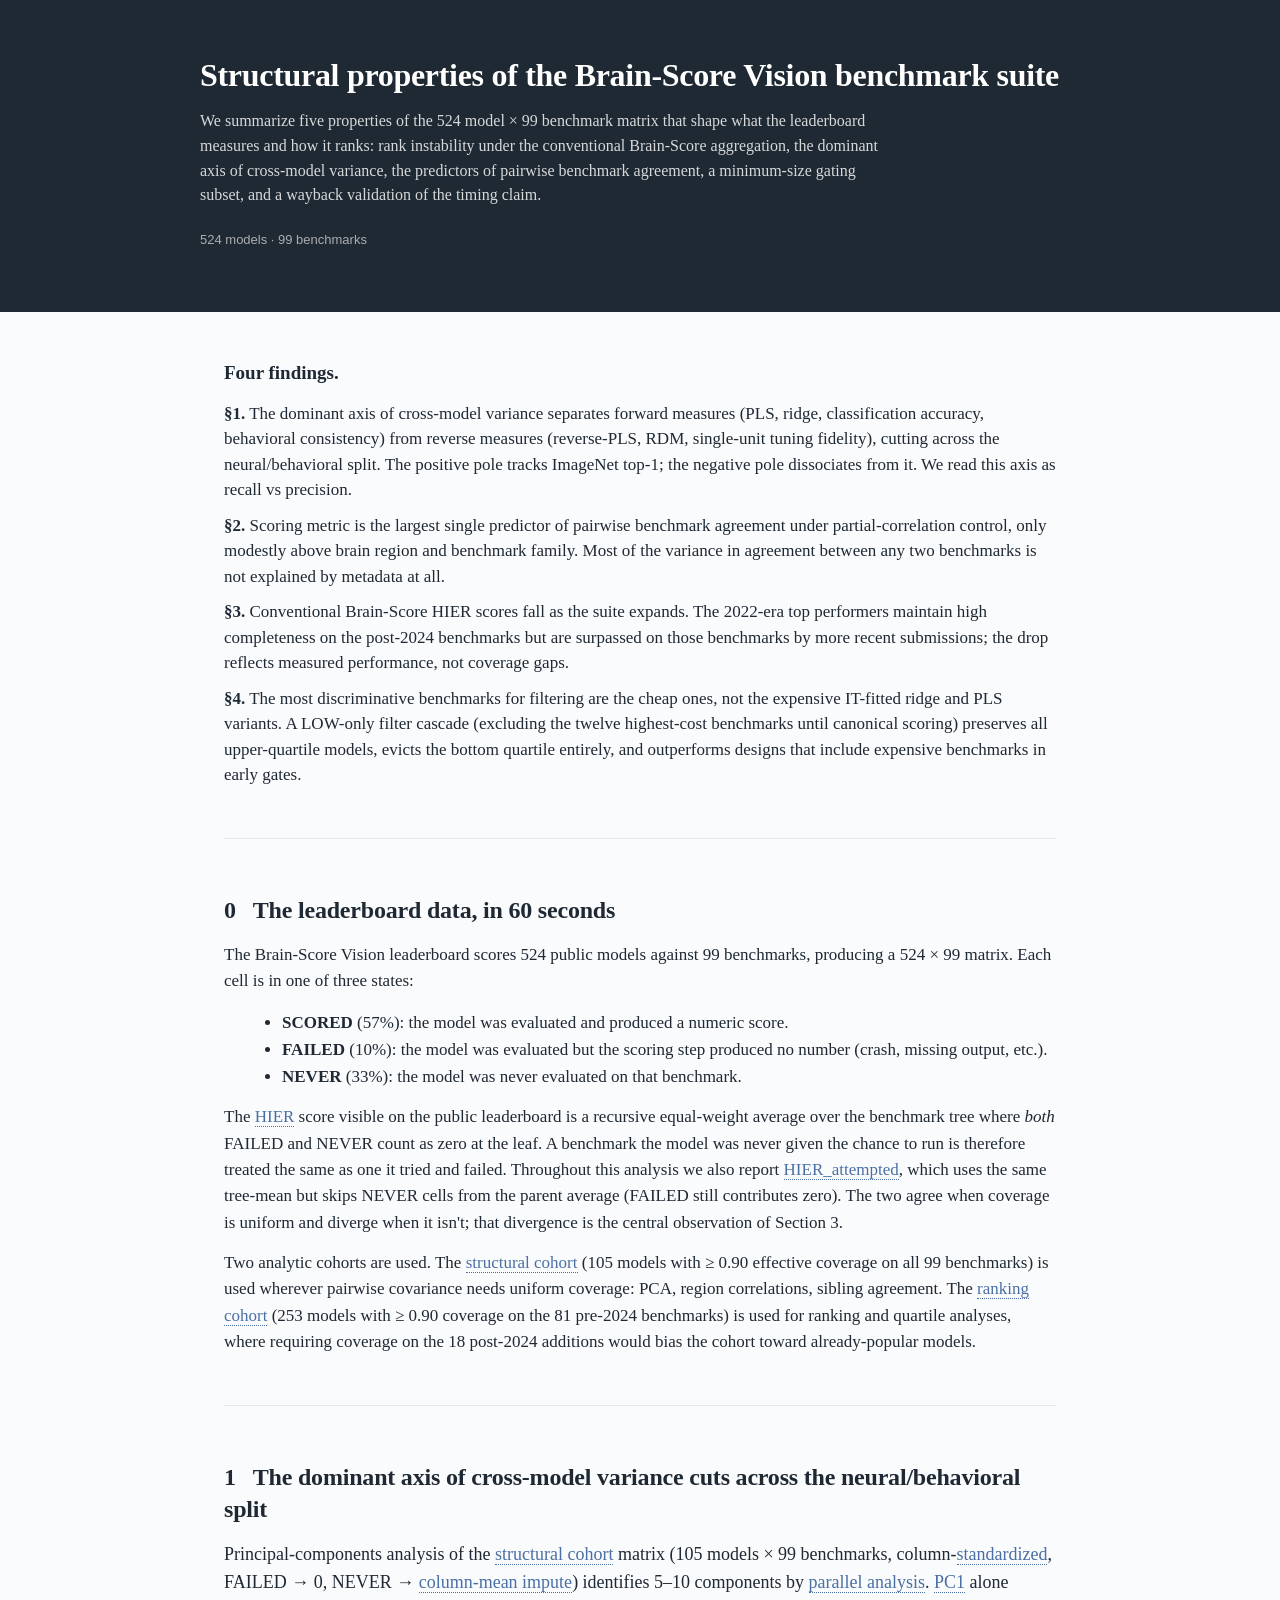
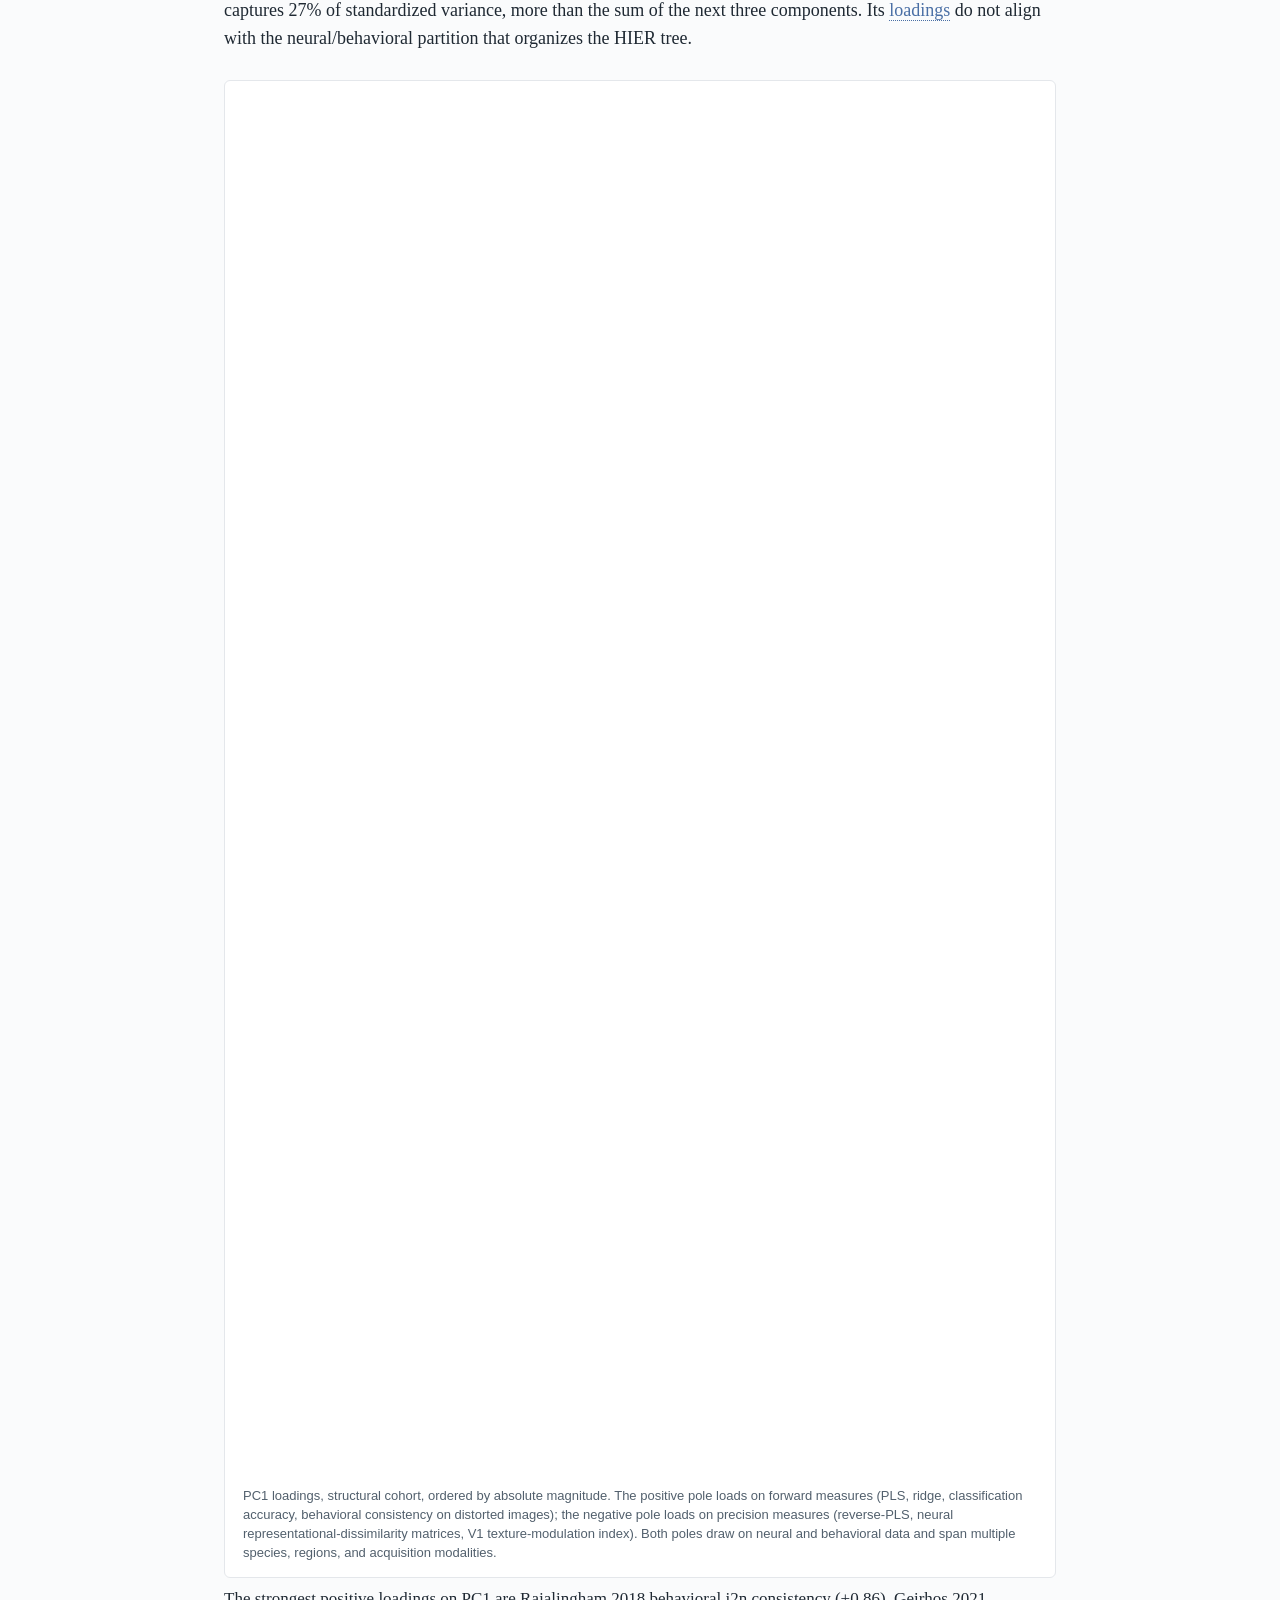
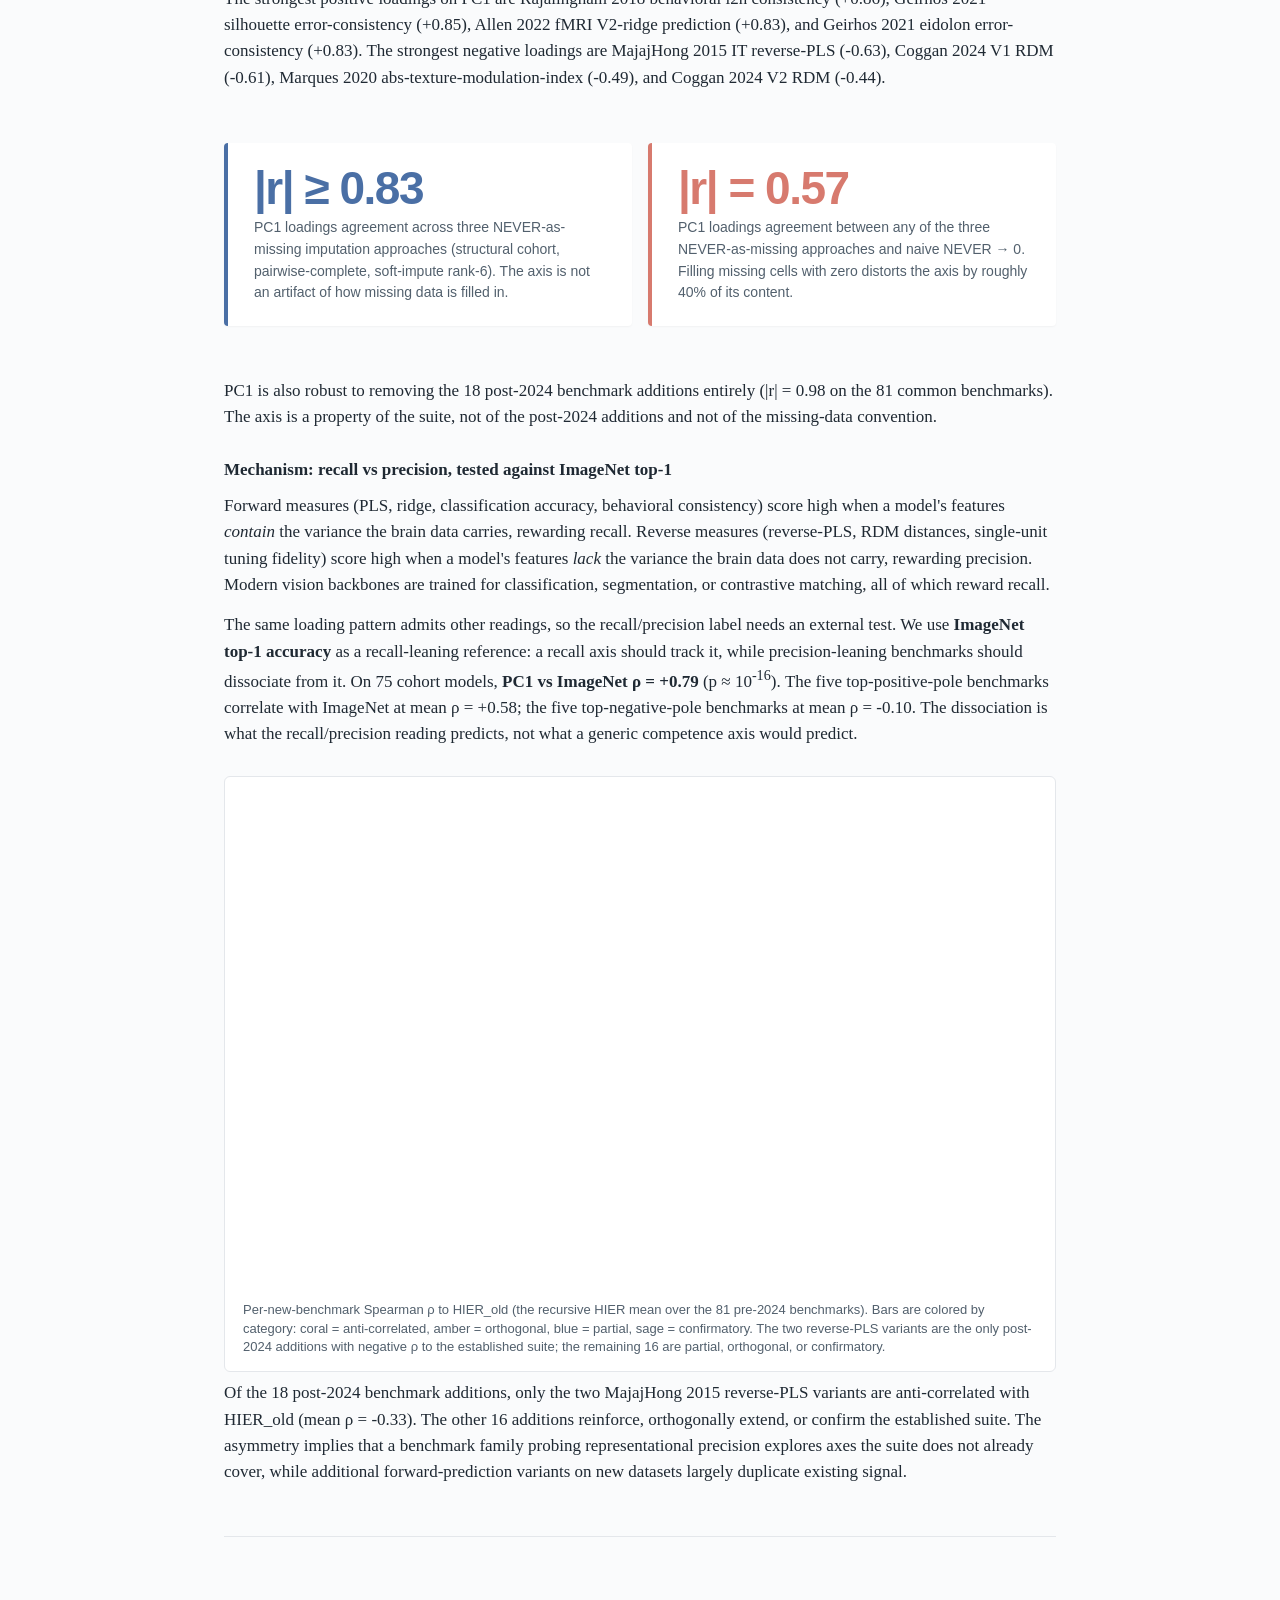
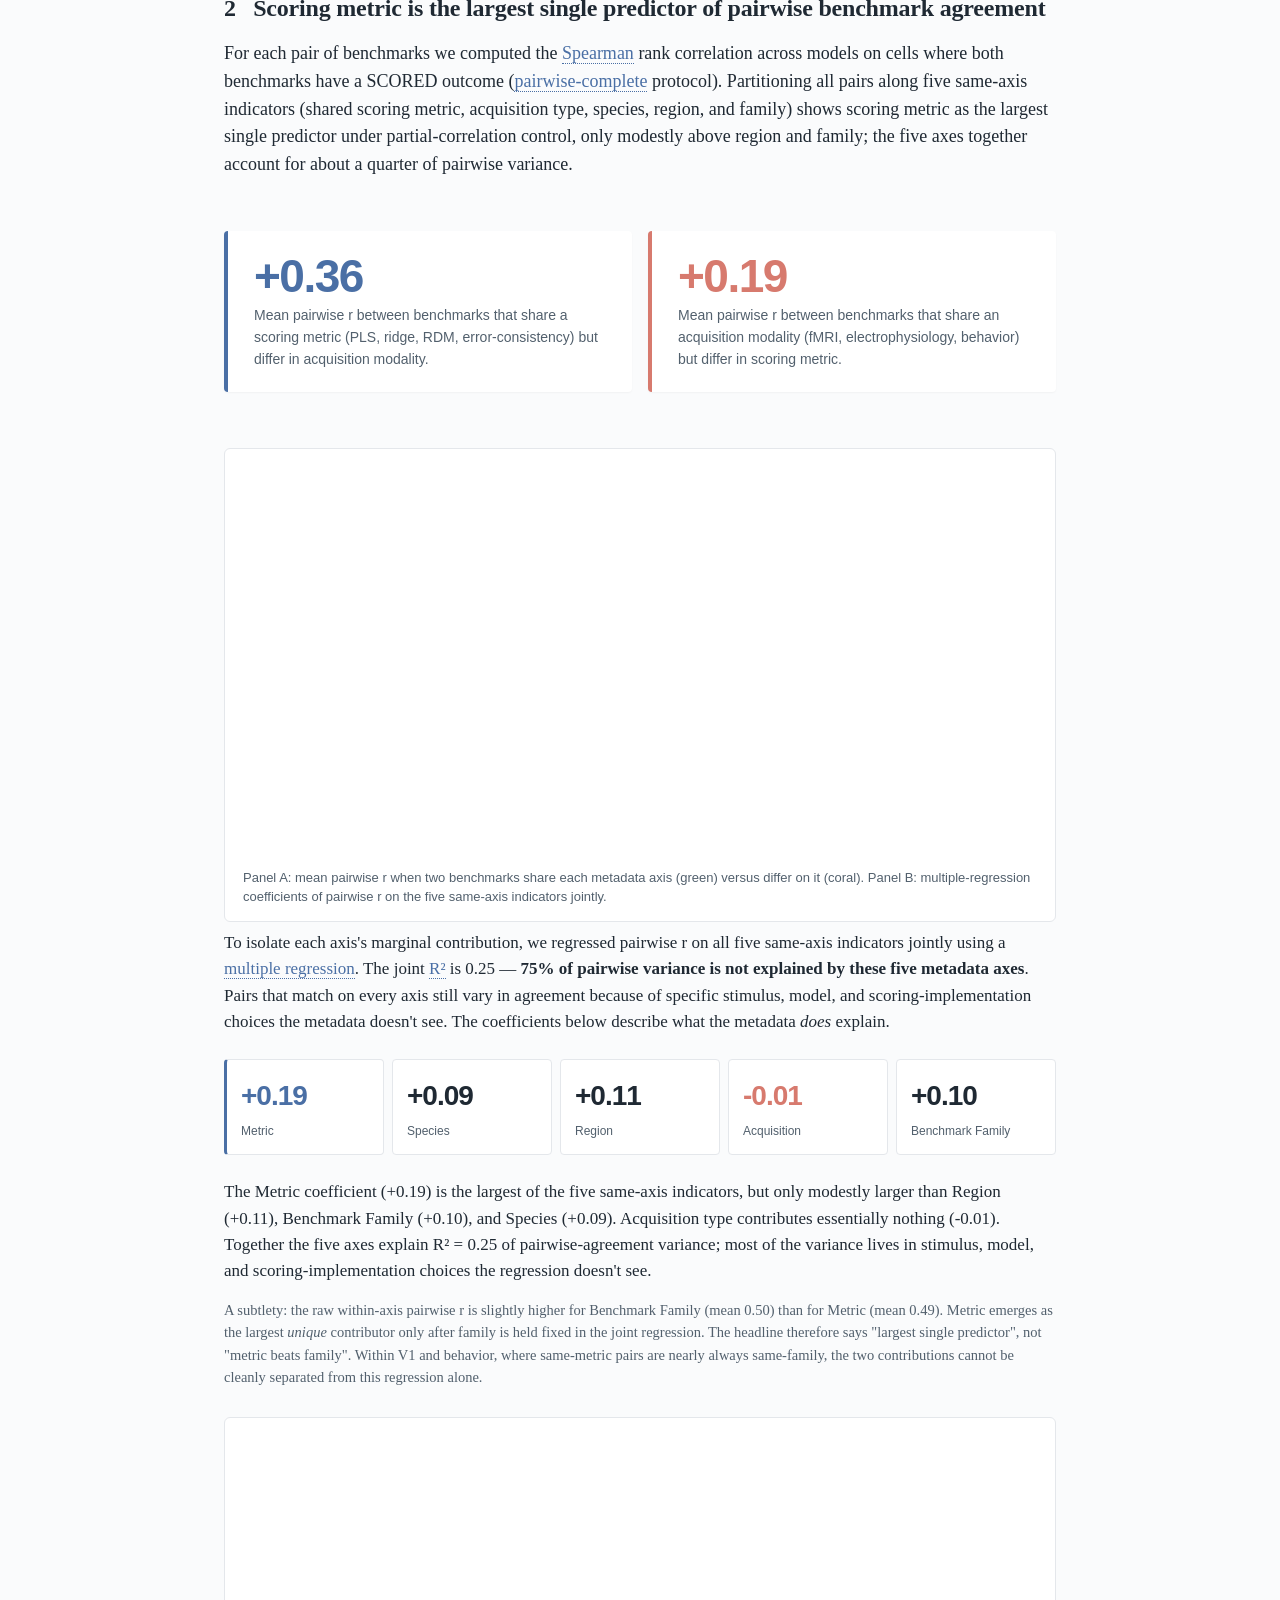
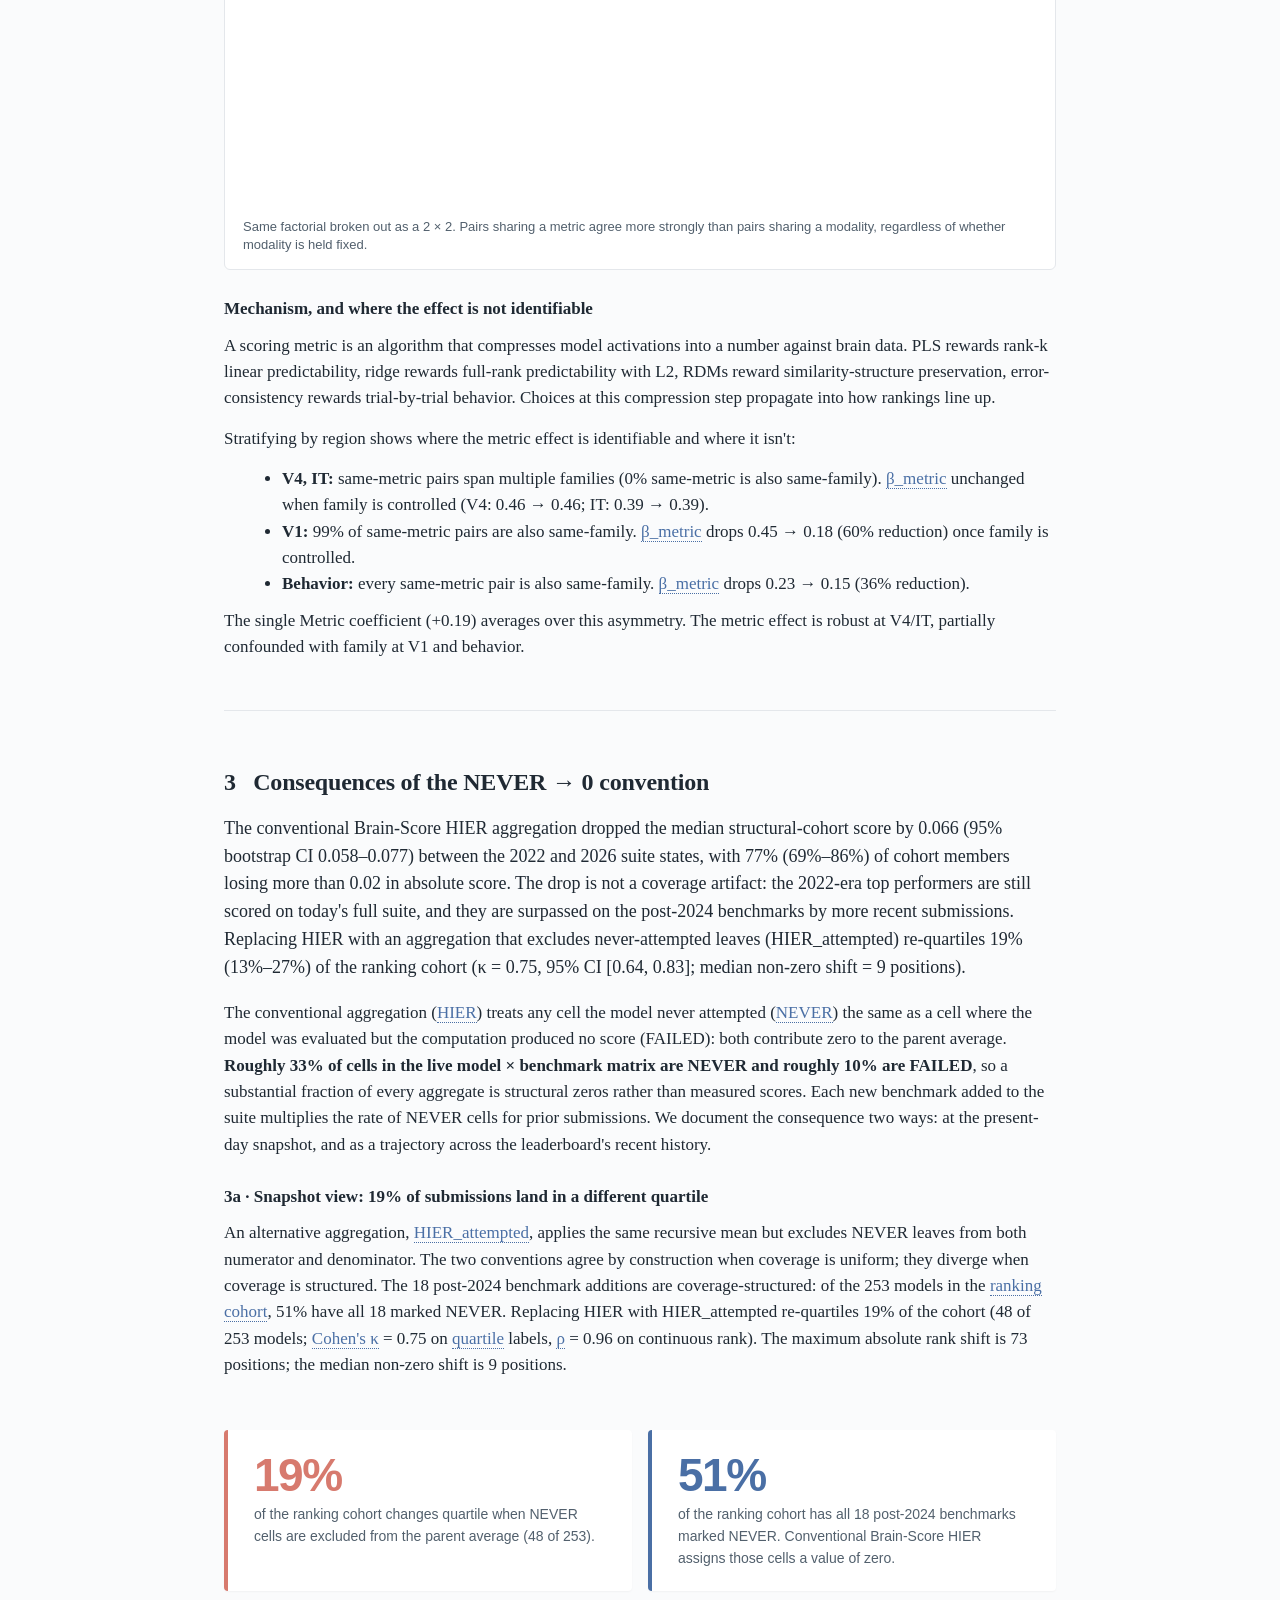
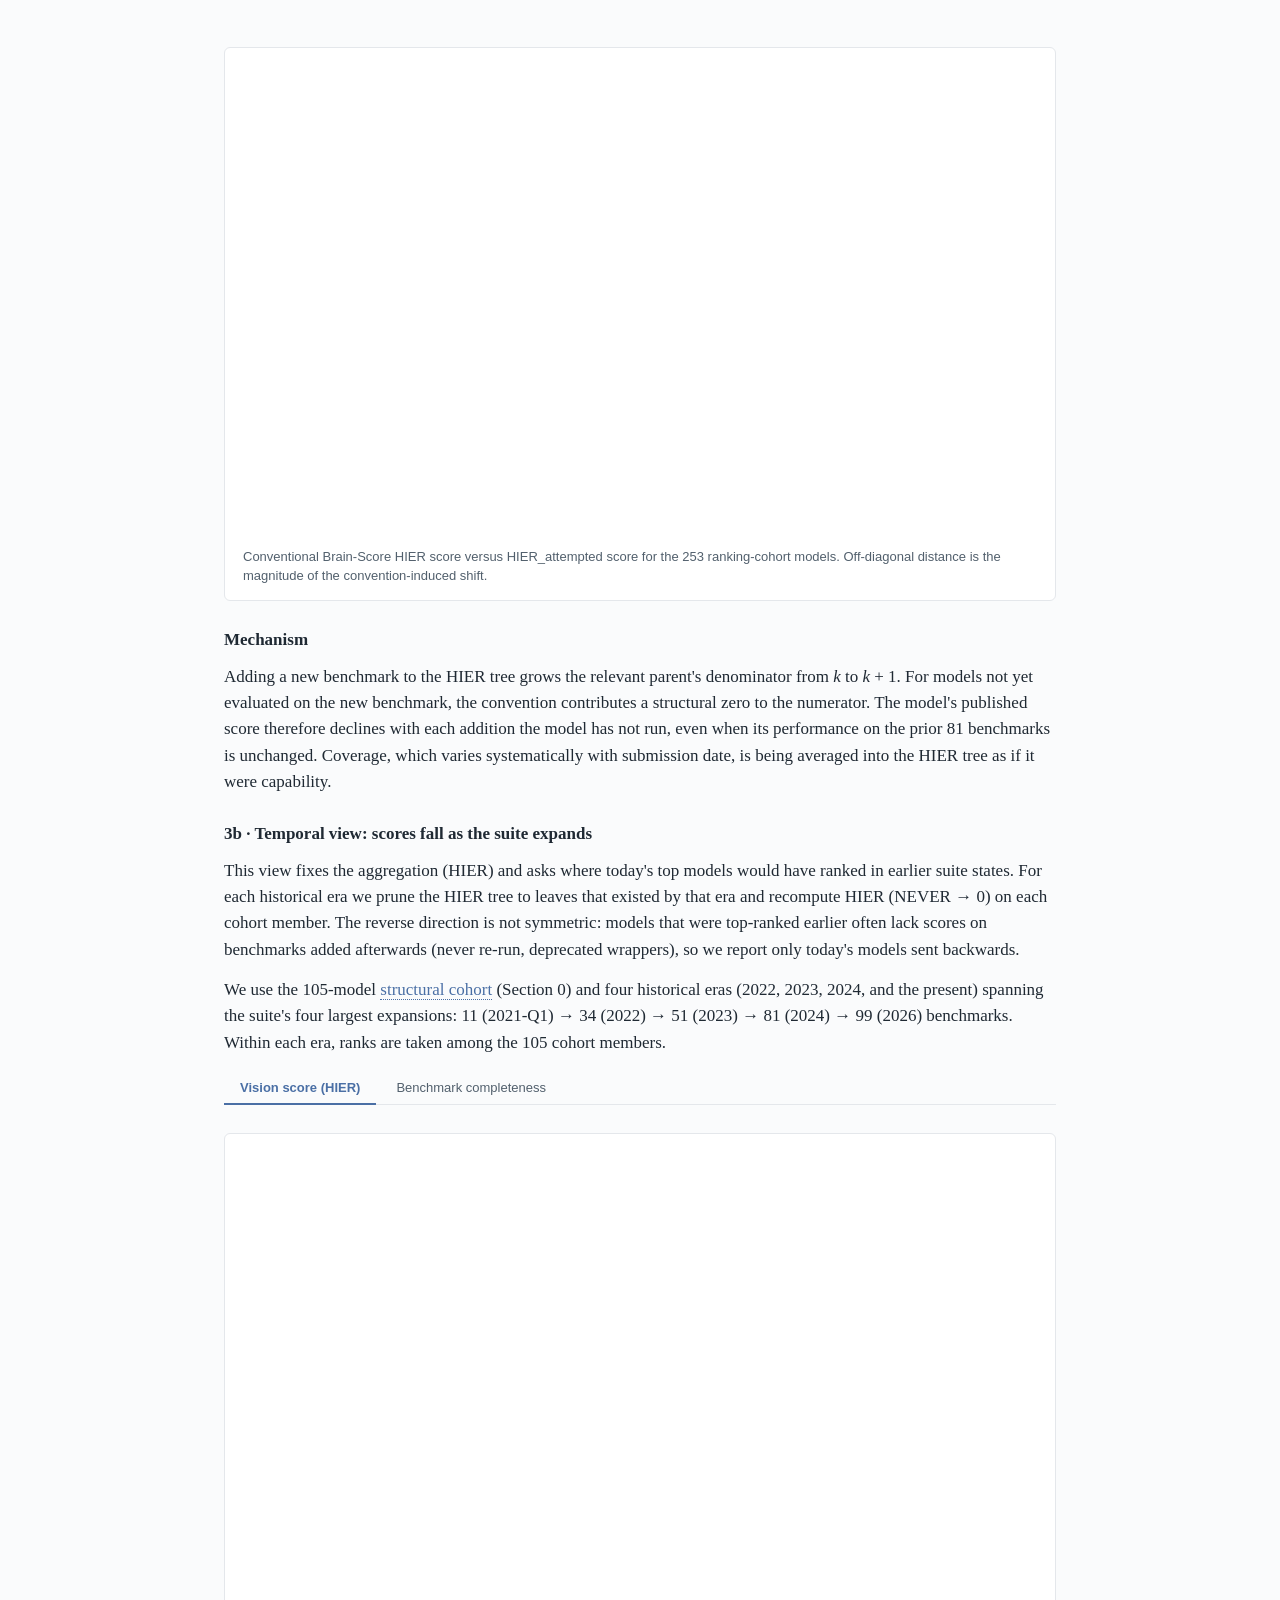
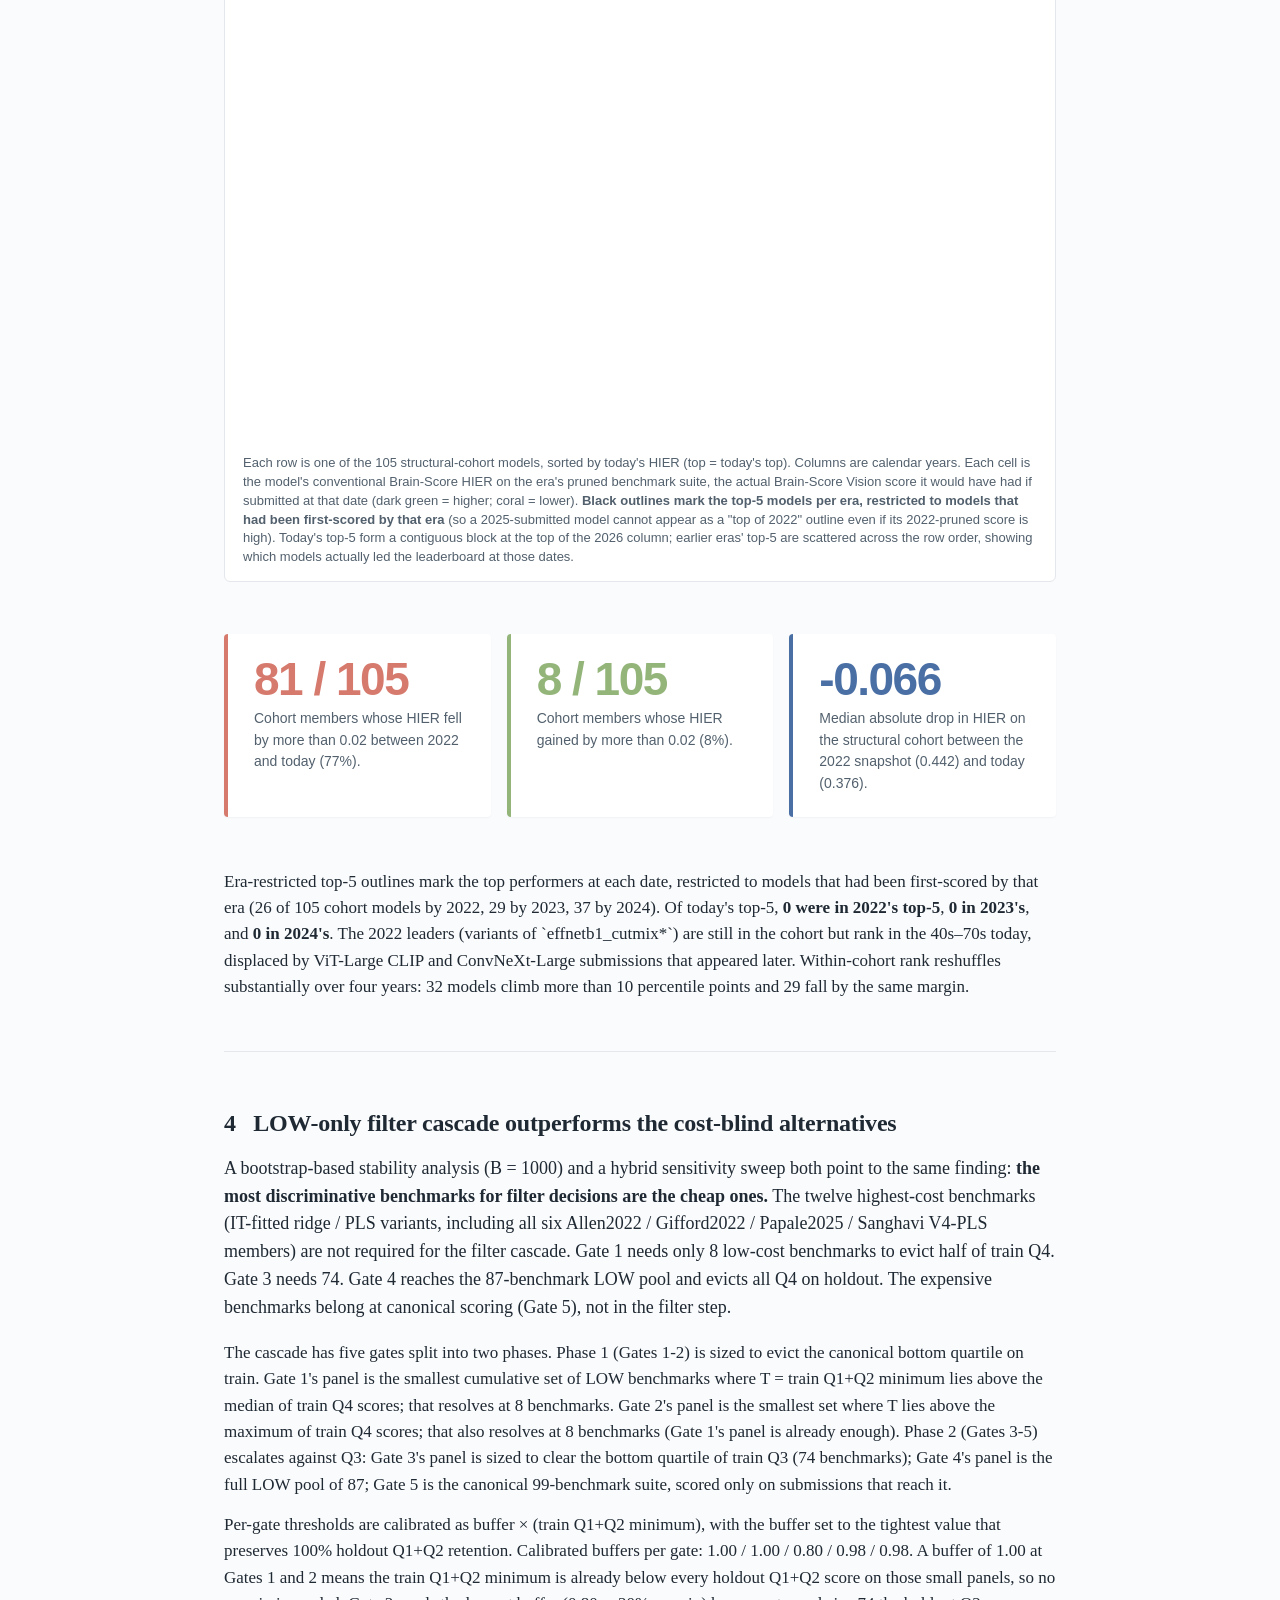
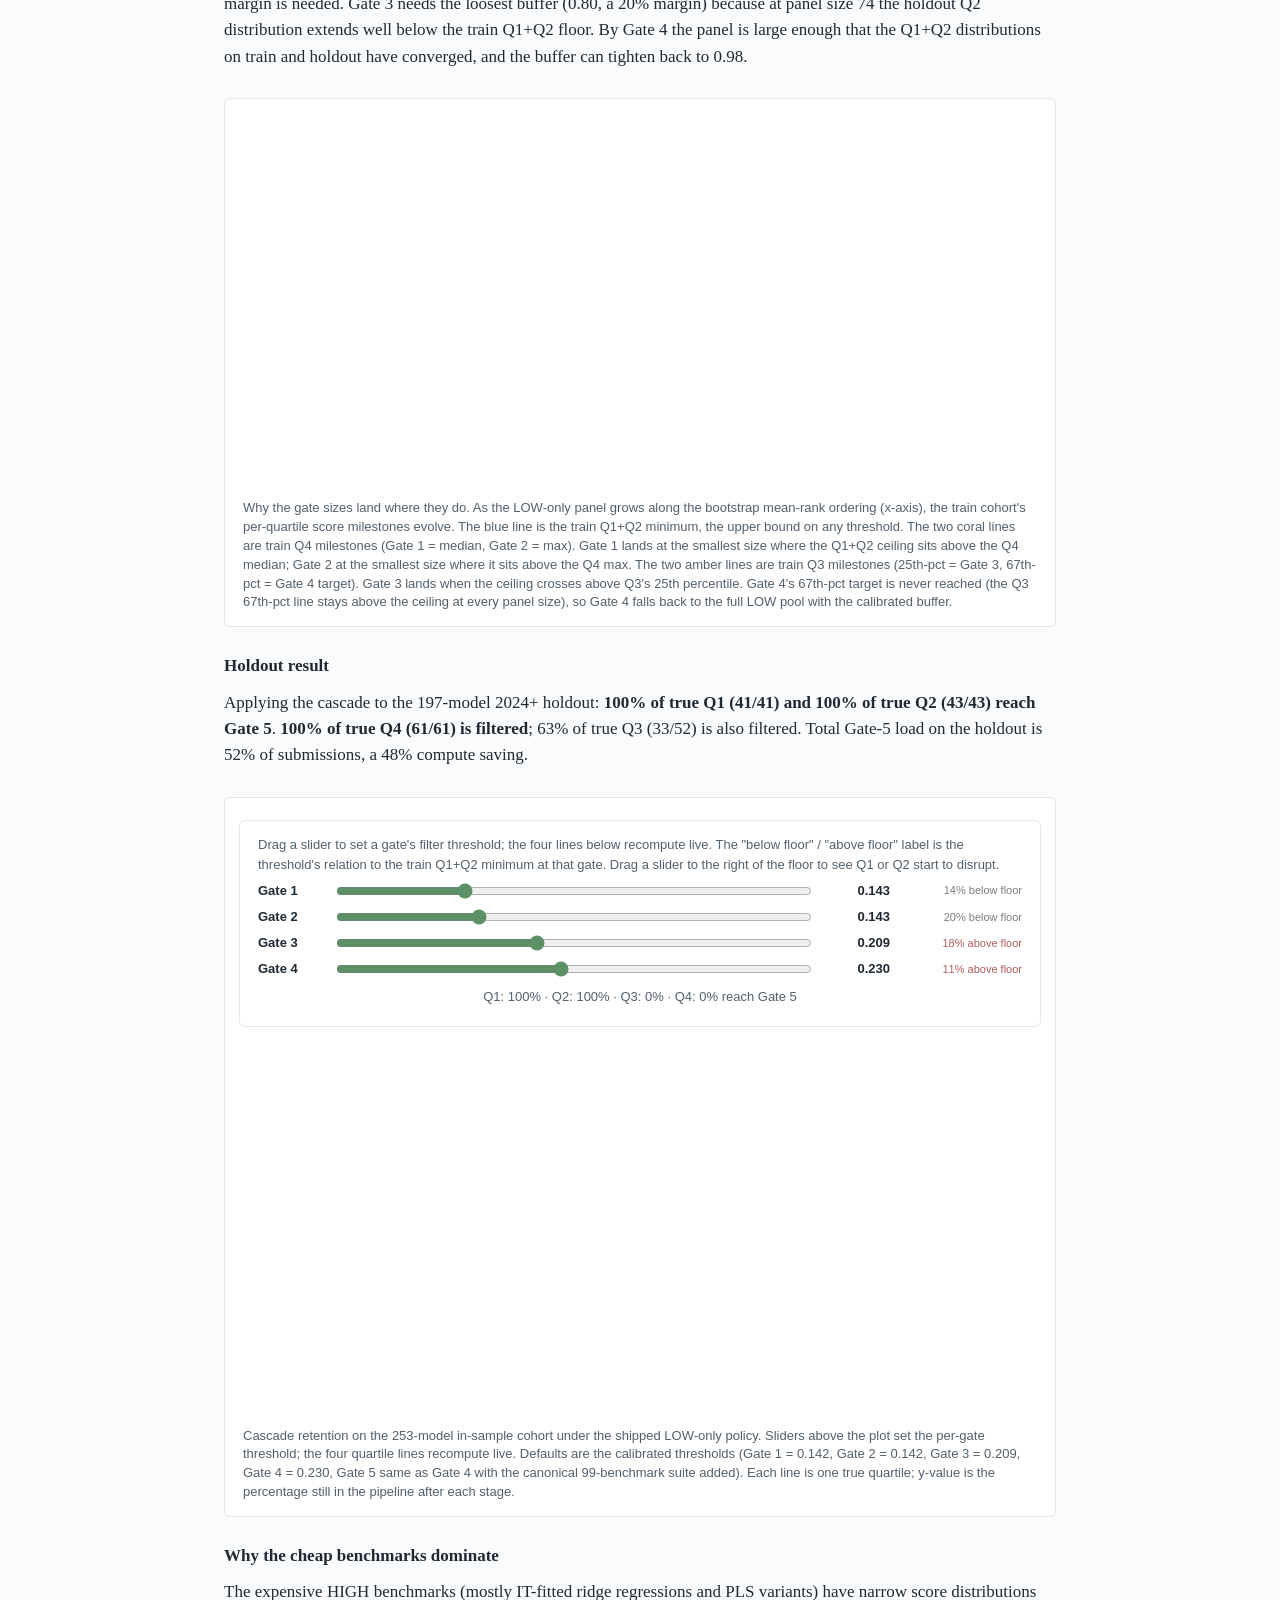
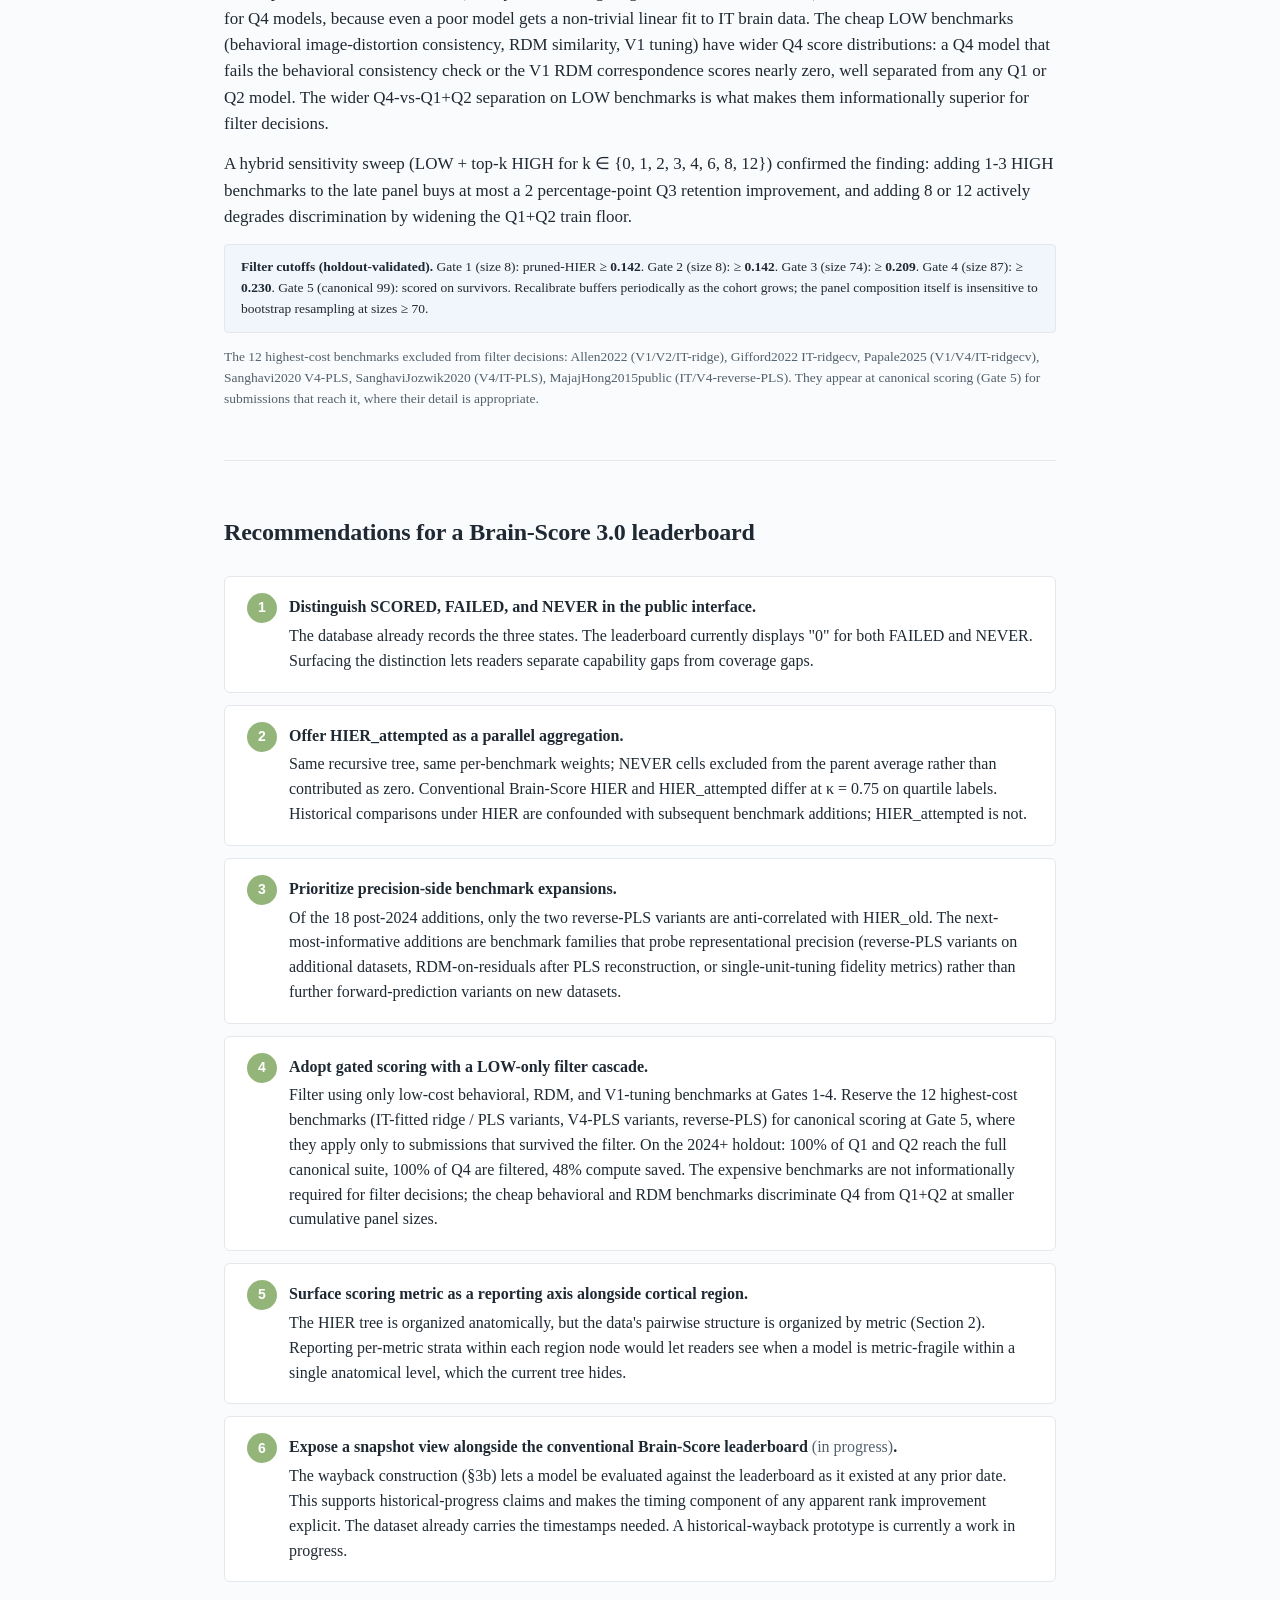
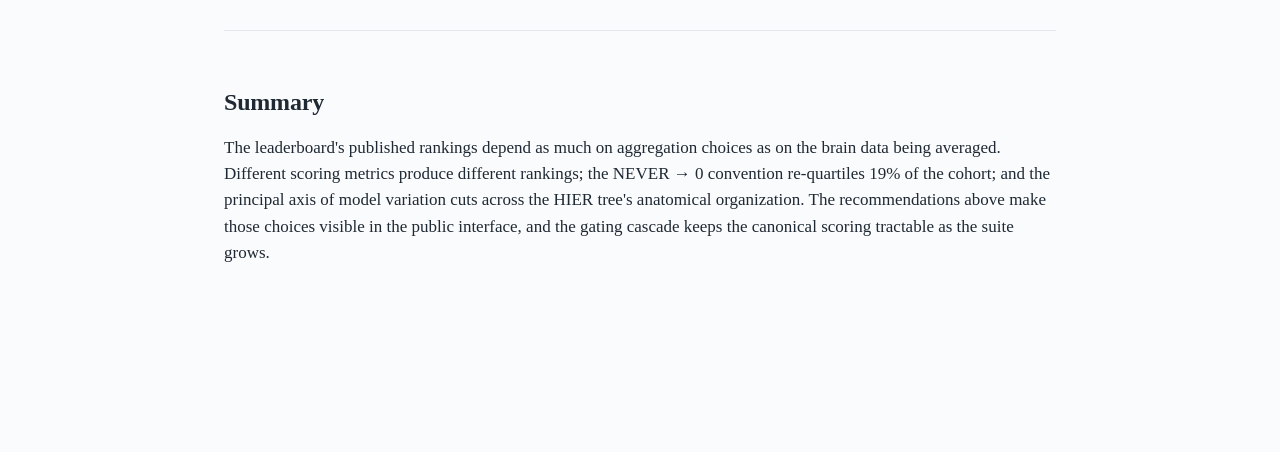
==== commit 793e5c73: "Replace gating section with LOW-only filter cascade design" ====
--- a/story/index.html
+++ b/story/index.html
@@ -217,7 +217,7 @@
   <p style="font-size:17px;line-height:1.5;color:#1F2933;margin:0 0 10px;"><strong>§1.</strong> The dominant axis of cross-model variance separates forward measures (PLS, ridge, classification accuracy, behavioral consistency) from reverse measures (reverse-PLS, RDM, single-unit tuning fidelity), cutting across the neural/behavioral split. The positive pole tracks ImageNet top-1; the negative pole dissociates from it. We read this axis as recall vs precision.</p>
   <p style="font-size:17px;line-height:1.5;color:#1F2933;margin:0 0 10px;"><strong>§2.</strong> Scoring metric is the largest single predictor of pairwise benchmark agreement under partial-correlation control, only modestly above brain region and benchmark family. Most of the variance in agreement between any two benchmarks is not explained by metadata at all.</p>
   <p style="font-size:17px;line-height:1.5;color:#1F2933;margin:0 0 10px;"><strong>§3.</strong> Conventional Brain-Score HIER scores fall as the suite expands. The 2022-era top performers maintain high completeness on the post-2024 benchmarks but are surpassed on those benchmarks by more recent submissions; the drop reflects measured performance, not coverage gaps.</p>
-  <p style="font-size:17px;line-height:1.5;color:#1F2933;margin:0 0 14px;"><strong>§4.</strong> A 14-benchmark subset reproduces full-suite quartile labels. With thresholds calibrated on a pre-2024 train cohort and validated on a 2024+ holdout, the resulting gating pipeline preserves all upper-quartile (Q1+Q2) models, filters most of the bottom quartile, and saves compute.</p>
+  <p style="font-size:17px;line-height:1.5;color:#1F2933;margin:0 0 14px;"><strong>§4.</strong> The most discriminative benchmarks for filtering are the cheap ones, not the expensive IT-fitted ridge and PLS variants. A LOW-only filter cascade (excluding the twelve highest-cost benchmarks until canonical scoring) preserves all upper-quartile models, evicts the bottom quartile entirely, and outperforms designs that include expensive benchmarks in early gates.</p>
 </section>
 
 <!-- ============ 0 · THE LEADERBOARD DATA ============ -->
@@ -243,7 +243,7 @@
 
   <p class="lede">Principal-components analysis of the <span class="hint" data-tip="The set of 105 models with effective completeness ≥ 0.90 across ALL 99 leaderboard-visible benchmarks (i.e., the model was scored or attempted-and-failed on at least 89 of the 99 benchmarks). Used for structural analyses (PCA, region correlations, sibling agreement, behavior families) where pairwise covariance requires uniform benchmark coverage. After within-family deduplication at Spearman r ≥ 0.95, 108 → 105 models." tabindex="0">structural cohort</span> matrix (105 models × 99 benchmarks, column-<span class="hint" data-tip="Each benchmark column is z-scored before PCA (subtract the cohort mean, divide by the cohort standard deviation), so every benchmark contributes the same total variance regardless of its raw scale." tabindex="0">standardized</span>, FAILED → 0, NEVER → <span class="hint" data-tip="Fill a missing cell in the model × benchmark matrix with the average of the column it belongs to (averaging over models that did score that benchmark). The simplest imputation possible; used only when a small fraction of cells need filling (e.g., the ≤0.5% NEVER cells inside the structural cohort) and the imputed values are not the focus of the analysis." tabindex="0">column-mean impute</span>) identifies 5–10 components by <span class="hint" data-tip="A method (Horn, 1965) for deciding how many PCs are real vs. sampling noise. Generate many random matrices of the same shape as the data, compute their eigenvalues, and keep only the observed eigenvalues that exceed the 95th percentile of the random null at the same rank position. At N ≈ P this is the standard correction to the eigenvalue inflation that Kaiser and cumulative-variance rules suffer from." tabindex="0">parallel analysis</span>. <span class="hint" data-tip="An axis of the data along which models vary the most. PC1 is the direction of largest variance; PC2 is the next-largest direction perpendicular to PC1; etc. Each PC has an eigenvalue (how much variance it captures) and loadings (which benchmarks define it)." tabindex="0">PC1</span> alone captures 27% of standardized variance, more than the sum of the next three components. Its <span class="hint" data-tip="The Pearson correlation between an original variable (here, a benchmark) and a principal component. A high positive loading means the benchmark moves in the same direction as the PC; a high negative loading means it moves opposite. Loadings range from -1 to +1." tabindex="0">loadings</span> do not align with the neural/behavioral partition that organizes the HIER tree.</p>
 
-  <div class="fig"><div id="plot-61ed06de6a87" class="plotly-graph-div" data-defer="1" style="height:1386px; min-height:1386px; width:100%;"></div><script>window.__plotly_pending=window.__plotly_pending||{};window.__plotly_pending["plot-61ed06de6a87"]={"data":[{"colorbar":{"thickness":11,"title":{"text":"Loading"}},"colorscale":[[0.0,"#C97A6F"],[0.25,"#E5B3AB"],[0.5,"#F5F1E8"],[0.75,"#B7D6A8"],[1.0,"#6FA666"]],"hoverinfo":"text","hovertext":[["\u003cb\u003eAllen2022_fmri_surface.IT-rdm\u003c\u002fb\u003e\u003cbr\u003ePC1 loading: +0.354"],["\u003cb\u003eAllen2022_fmri_surface.IT-ridge\u003c\u002fb\u003e\u003cbr\u003ePC1 loading: +0.810"],["\u003cb\u003eAllen2022_fmri_surface.V1-rdm\u003c\u002fb\u003e\u003cbr\u003ePC1 loading: +0.100"],["\u003cb\u003eAllen2022_fmri_surface.V1-ridge\u003c\u002fb\u003e\u003cbr\u003ePC1 loading: +0.733"],["\u003cb\u003eAllen2022_fmri_surface.V2-rdm\u003c\u002fb\u003e\u003cbr\u003ePC1 loading: +0.190"],["\u003cb\u003eAllen2022_fmri_surface.V2-ridge\u003c\u002fb\u003e\u003cbr\u003ePC1 loading: +0.834"],["\u003cb\u003eAllen2022_fmri_surface.V4-rdm\u003c\u002fb\u003e\u003cbr\u003ePC1 loading: +0.218"],["\u003cb\u003eAllen2022_fmri_surface.V4-ridge\u003c\u002fb\u003e\u003cbr\u003ePC1 loading: +0.819"],["\u003cb\u003eBMD2024.dotted_1Behavioral-accuracy_distance\u003c\u002fb\u003e\u003cbr\u003ePC1 loading: +0.552"],["\u003cb\u003eBMD2024.dotted_2Behavioral-accuracy_distance\u003c\u002fb\u003e\u003cbr\u003ePC1 loading: +0.540"],["\u003cb\u003eBMD2024.texture_1Behavioral-accuracy_distance\u003c\u002fb\u003e\u003cbr\u003ePC1 loading: +0.612"],["\u003cb\u003eBMD2024.texture_2Behavioral-accuracy_distance\u003c\u002fb\u003e\u003cbr\u003ePC1 loading: +0.601"],["\u003cb\u003eBaker2022fragmented-accuracy_delta\u003c\u002fb\u003e\u003cbr\u003ePC1 loading: +0.675"],["\u003cb\u003eBaker2022frankenstein-accuracy_delta\u003c\u002fb\u003e\u003cbr\u003ePC1 loading: +0.687"],["\u003cb\u003eBaker2022inverted-accuracy_delta\u003c\u002fb\u003e\u003cbr\u003ePC1 loading: +0.280"],["\u003cb\u003eBracci2019.anteriorVTC-rdm\u003c\u002fb\u003e\u003cbr\u003ePC1 loading: +0.556"],["\u003cb\u003eFerguson2024circle_line-value_delta\u003c\u002fb\u003e\u003cbr\u003ePC1 loading: +0.223"],["\u003cb\u003eFerguson2024color-value_delta\u003c\u002fb\u003e\u003cbr\u003ePC1 loading: +0.694"],["\u003cb\u003eFerguson2024convergence-value_delta\u003c\u002fb\u003e\u003cbr\u003ePC1 loading: -0.035"],["\u003cb\u003eFerguson2024eighth-value_delta\u003c\u002fb\u003e\u003cbr\u003ePC1 loading: +0.433"],["\u003cb\u003eFerguson2024gray_easy-value_delta\u003c\u002fb\u003e\u003cbr\u003ePC1 loading: +0.393"],["\u003cb\u003eFerguson2024gray_hard-value_delta\u003c\u002fb\u003e\u003cbr\u003ePC1 loading: +0.166"],["\u003cb\u003eFerguson2024half-value_delta\u003c\u002fb\u003e\u003cbr\u003ePC1 loading: +0.281"],["\u003cb\u003eFerguson2024juncture-value_delta\u003c\u002fb\u003e\u003cbr\u003ePC1 loading: +0.210"],["\u003cb\u003eFerguson2024lle-value_delta\u003c\u002fb\u003e\u003cbr\u003ePC1 loading: +0.041"],["\u003cb\u003eFerguson2024llh-value_delta\u003c\u002fb\u003e\u003cbr\u003ePC1 loading: -0.109"],["\u003cb\u003eFerguson2024quarter-value_delta\u003c\u002fb\u003e\u003cbr\u003ePC1 loading: +0.369"],["\u003cb\u003eFerguson2024round_f-value_delta\u003c\u002fb\u003e\u003cbr\u003ePC1 loading: -0.081"],["\u003cb\u003eFerguson2024round_v-value_delta\u003c\u002fb\u003e\u003cbr\u003ePC1 loading: +0.131"],["\u003cb\u003eFerguson2024tilted_line-value_delta\u003c\u002fb\u003e\u003cbr\u003ePC1 loading: +0.283"],["\u003cb\u003eFreemanZiemba2013.V1-pls\u003c\u002fb\u003e\u003cbr\u003ePC1 loading: -0.108"],["\u003cb\u003eFreemanZiemba2013.V2-pls\u003c\u002fb\u003e\u003cbr\u003ePC1 loading: +0.531"],["\u003cb\u003eGeirhos2021colour-error_consistency\u003c\u002fb\u003e\u003cbr\u003ePC1 loading: +0.749"],["\u003cb\u003eGeirhos2021contrast-error_consistency\u003c\u002fb\u003e\u003cbr\u003ePC1 loading: +0.582"],["\u003cb\u003eGeirhos2021cueconflict-error_consistency\u003c\u002fb\u003e\u003cbr\u003ePC1 loading: +0.754"],["\u003cb\u003eGeirhos2021edge-error_consistency\u003c\u002fb\u003e\u003cbr\u003ePC1 loading: +0.595"],["\u003cb\u003eGeirhos2021eidolonI-error_consistency\u003c\u002fb\u003e\u003cbr\u003ePC1 loading: +0.833"],["\u003cb\u003eGeirhos2021eidolonII-error_consistency\u003c\u002fb\u003e\u003cbr\u003ePC1 loading: +0.807"],["\u003cb\u003eGeirhos2021eidolonIII-error_consistency\u003c\u002fb\u003e\u003cbr\u003ePC1 loading: +0.826"],["\u003cb\u003eGeirhos2021falsecolour-error_consistency\u003c\u002fb\u003e\u003cbr\u003ePC1 loading: +0.761"],["\u003cb\u003eGeirhos2021highpass-error_consistency\u003c\u002fb\u003e\u003cbr\u003ePC1 loading: +0.561"],["\u003cb\u003eGeirhos2021lowpass-error_consistency\u003c\u002fb\u003e\u003cbr\u003ePC1 loading: +0.763"],["\u003cb\u003eGeirhos2021phasescrambling-error_consistency\u003c\u002fb\u003e\u003cbr\u003ePC1 loading: +0.744"],["\u003cb\u003eGeirhos2021powerequalisation-error_consistency\u003c\u002fb\u003e\u003cbr\u003ePC1 loading: +0.722"],["\u003cb\u003eGeirhos2021rotation-error_consistency\u003c\u002fb\u003e\u003cbr\u003ePC1 loading: +0.757"],["\u003cb\u003eGeirhos2021silhouette-error_consistency\u003c\u002fb\u003e\u003cbr\u003ePC1 loading: +0.851"],["\u003cb\u003eGeirhos2021sketch-error_consistency\u003c\u002fb\u003e\u003cbr\u003ePC1 loading: +0.719"],["\u003cb\u003eGeirhos2021stylized-error_consistency\u003c\u002fb\u003e\u003cbr\u003ePC1 loading: +0.792"],["\u003cb\u003eGeirhos2021uniformnoise-error_consistency\u003c\u002fb\u003e\u003cbr\u003ePC1 loading: +0.752"],["\u003cb\u003eGifford2022.IT-ridgecv\u003c\u002fb\u003e\u003cbr\u003ePC1 loading: +0.719"],["\u003cb\u003eHebart2023-match\u003c\u002fb\u003e\u003cbr\u003ePC1 loading: +0.400"],["\u003cb\u003eHebart2023_fmri.IT-ridgecv\u003c\u002fb\u003e\u003cbr\u003ePC1 loading: +0.711"],["\u003cb\u003eHebart2023_fmri.V1-ridgecv\u003c\u002fb\u003e\u003cbr\u003ePC1 loading: +0.227"],["\u003cb\u003eHebart2023_fmri.V2-ridgecv\u003c\u002fb\u003e\u003cbr\u003ePC1 loading: +0.697"],["\u003cb\u003eHebart2023_fmri.V4-ridgecv\u003c\u002fb\u003e\u003cbr\u003ePC1 loading: +0.535"],["\u003cb\u003eKar2019-ost\u003c\u002fb\u003e\u003cbr\u003ePC1 loading: -0.180"],["\u003cb\u003eMajajHong2015.IT-pls\u003c\u002fb\u003e\u003cbr\u003ePC1 loading: +0.771"],["\u003cb\u003eMajajHong2015.V4-pls\u003c\u002fb\u003e\u003cbr\u003ePC1 loading: +0.617"],["\u003cb\u003eMajajHong2015public.IT-reverse_pls\u003c\u002fb\u003e\u003cbr\u003ePC1 loading: -0.630"],["\u003cb\u003eMajajHong2015public.V4-reverse_pls\u003c\u002fb\u003e\u003cbr\u003ePC1 loading: -0.385"],["\u003cb\u003eManiquet2024-confusion_similarity\u003c\u002fb\u003e\u003cbr\u003ePC1 loading: -0.204"],["\u003cb\u003eManiquet2024-tasks_consistency\u003c\u002fb\u003e\u003cbr\u003ePC1 loading: +0.464"],["\u003cb\u003eMarques2020_Cavanaugh2002-grating_summation_field\u003c\u002fb\u003e\u003cbr\u003ePC1 loading: +0.158"],["\u003cb\u003eMarques2020_Cavanaugh2002-surround_diameter\u003c\u002fb\u003e\u003cbr\u003ePC1 loading: +0.206"],["\u003cb\u003eMarques2020_Cavanaugh2002-surround_suppression_index\u003c\u002fb\u003e\u003cbr\u003ePC1 loading: +0.065"],["\u003cb\u003eMarques2020_DeValois1982-peak_sf\u003c\u002fb\u003e\u003cbr\u003ePC1 loading: -0.014"],["\u003cb\u003eMarques2020_DeValois1982-pref_or\u003c\u002fb\u003e\u003cbr\u003ePC1 loading: +0.310"],["\u003cb\u003eMarques2020_FreemanZiemba2013-abs_texture_modulation_index\u003c\u002fb\u003e\u003cbr\u003ePC1 loading: -0.488"],["\u003cb\u003eMarques2020_FreemanZiemba2013-max_noise\u003c\u002fb\u003e\u003cbr\u003ePC1 loading: +0.301"],["\u003cb\u003eMarques2020_FreemanZiemba2013-max_texture\u003c\u002fb\u003e\u003cbr\u003ePC1 loading: +0.375"],["\u003cb\u003eMarques2020_FreemanZiemba2013-texture_modulation_index\u003c\u002fb\u003e\u003cbr\u003ePC1 loading: -0.056"],["\u003cb\u003eMarques2020_FreemanZiemba2013-texture_selectivity\u003c\u002fb\u003e\u003cbr\u003ePC1 loading: +0.364"],["\u003cb\u003eMarques2020_FreemanZiemba2013-texture_sparseness\u003c\u002fb\u003e\u003cbr\u003ePC1 loading: +0.338"],["\u003cb\u003eMarques2020_FreemanZiemba2013-texture_variance_ratio\u003c\u002fb\u003e\u003cbr\u003ePC1 loading: +0.271"],["\u003cb\u003eMarques2020_Ringach2002-circular_variance\u003c\u002fb\u003e\u003cbr\u003ePC1 loading: +0.288"],["\u003cb\u003eMarques2020_Ringach2002-cv_bandwidth_ratio\u003c\u002fb\u003e\u003cbr\u003ePC1 loading: +0.204"],["\u003cb\u003eMarques2020_Ringach2002-max_dc\u003c\u002fb\u003e\u003cbr\u003ePC1 loading: +0.250"],["\u003cb\u003eMarques2020_Ringach2002-modulation_ratio\u003c\u002fb\u003e\u003cbr\u003ePC1 loading: +0.331"],["\u003cb\u003eMarques2020_Ringach2002-opr_cv_diff\u003c\u002fb\u003e\u003cbr\u003ePC1 loading: +0.151"],["\u003cb\u003eMarques2020_Ringach2002-or_bandwidth\u003c\u002fb\u003e\u003cbr\u003ePC1 loading: +0.345"],["\u003cb\u003eMarques2020_Ringach2002-or_selective\u003c\u002fb\u003e\u003cbr\u003ePC1 loading: +0.110"],["\u003cb\u003eMarques2020_Ringach2002-orth_pref_ratio\u003c\u002fb\u003e\u003cbr\u003ePC1 loading: +0.235"],["\u003cb\u003eMarques2020_Schiller1976-sf_bandwidth\u003c\u002fb\u003e\u003cbr\u003ePC1 loading: +0.059"],["\u003cb\u003eMarques2020_Schiller1976-sf_selective\u003c\u002fb\u003e\u003cbr\u003ePC1 loading: -0.206"],["\u003cb\u003ePapale2025.IT-ridgecv\u003c\u002fb\u003e\u003cbr\u003ePC1 loading: +0.504"],["\u003cb\u003ePapale2025.V1-ridgecv\u003c\u002fb\u003e\u003cbr\u003ePC1 loading: -0.121"],["\u003cb\u003ePapale2025.V4-ridgecv\u003c\u002fb\u003e\u003cbr\u003ePC1 loading: +0.085"],["\u003cb\u003eRajalingham2018-i2n\u003c\u002fb\u003e\u003cbr\u003ePC1 loading: +0.858"],["\u003cb\u003eSanghavi2020.IT-pls\u003c\u002fb\u003e\u003cbr\u003ePC1 loading: +0.825"],["\u003cb\u003eSanghavi2020.V4-pls\u003c\u002fb\u003e\u003cbr\u003ePC1 loading: +0.441"],["\u003cb\u003eSanghaviJozwik2020.IT-pls\u003c\u002fb\u003e\u003cbr\u003ePC1 loading: +0.704"],["\u003cb\u003eSanghaviJozwik2020.V4-pls\u003c\u002fb\u003e\u003cbr\u003ePC1 loading: +0.482"],["\u003cb\u003eSanghaviMurty2020.IT-pls\u003c\u002fb\u003e\u003cbr\u003ePC1 loading: +0.737"],["\u003cb\u003eSanghaviMurty2020.V4-pls\u003c\u002fb\u003e\u003cbr\u003ePC1 loading: +0.693"],["\u003cb\u003etong.Coggan2024_behavior-ConditionWiseAccuracySimilarity\u003c\u002fb\u003e\u003cbr\u003ePC1 loading: +0.731"],["\u003cb\u003etong.Coggan2024_fMRI.IT-rdm\u003c\u002fb\u003e\u003cbr\u003ePC1 loading: -0.183"],["\u003cb\u003etong.Coggan2024_fMRI.V1-rdm\u003c\u002fb\u003e\u003cbr\u003ePC1 loading: -0.613"],["\u003cb\u003etong.Coggan2024_fMRI.V2-rdm\u003c\u002fb\u003e\u003cbr\u003ePC1 loading: -0.438"],["\u003cb\u003etong.Coggan2024_fMRI.V4-rdm\u003c\u002fb\u003e\u003cbr\u003ePC1 loading: -0.002"]],"text":[["+0.35"],["+0.81"],["+0.10"],["+0.73"],["+0.19"],["+0.83"],["+0.22"],["+0.82"],["+0.55"],["+0.54"],["+0.61"],["+0.60"],["+0.67"],["+0.69"],["+0.28"],["+0.56"],["+0.22"],["+0.69"],["-0.03"],["+0.43"],["+0.39"],["+0.17"],["+0.28"],["+0.21"],["+0.04"],["-0.11"],["+0.37"],["-0.08"],["+0.13"],["+0.28"],["-0.11"],["+0.53"],["+0.75"],["+0.58"],["+0.75"],["+0.60"],["+0.83"],["+0.81"],["+0.83"],["+0.76"],["+0.56"],["+0.76"],["+0.74"],["+0.72"],["+0.76"],["+0.85"],["+0.72"],["+0.79"],["+0.75"],["+0.72"],["+0.40"],["+0.71"],["+0.23"],["+0.70"],["+0.54"],["-0.18"],["+0.77"],["+0.62"],["-0.63"],["-0.38"],["-0.20"],["+0.46"],["+0.16"],["+0.21"],["+0.06"],["-0.01"],["+0.31"],["-0.49"],["+0.30"],["+0.37"],["-0.06"],["+0.36"],["+0.34"],["+0.27"],["+0.29"],["+0.20"],["+0.25"],["+0.33"],["+0.15"],["+0.34"],["+0.11"],["+0.24"],["+0.06"],["-0.21"],["+0.50"],["-0.12"],["+0.09"],["+0.86"],["+0.82"],["+0.44"],["+0.70"],["+0.48"],["+0.74"],["+0.69"],["+0.73"],["-0.18"],["-0.61"],["-0.44"],["-0.00"]],"textfont":{"size":9},"texttemplate":"%{text}","x":["PC1"],"y":["Allen22.IT-rdm","Allen22.IT-ridge","Allen22.V1-rdm","Allen22.V1-ridge","Allen22.V2-rdm","Allen22.V2-ridge","Allen22.V4-rdm","Allen22.V4-ridge","BMD2024.dotted_1Behavioral-accuracy_d\u2026","BMD2024.dotted_2Behavioral-accuracy_d\u2026","BMD2024.texture_1Behavioral-accuracy_\u2026","BMD2024.texture_2Behavioral-accuracy_\u2026","Bak22fragmented-accuracy_delta","Bak22frankenstein-accuracy_delta","Bak22inverted-accuracy_delta","Bracci2019.anteriorVTC-rdm","Ferg24circle_line-value_delta","Ferg24color-value_delta","Ferg24convergence-value_delta","Ferg24eighth-value_delta","Ferg24gray_easy-value_delta","Ferg24gray_hard-value_delta","Ferg24half-value_delta","Ferg24juncture-value_delta","Ferg24lle-value_delta","Ferg24llh-value_delta","Ferg24quarter-value_delta","Ferg24round_f-value_delta","Ferg24round_v-value_delta","Ferg24tilted_line-value_delta","FZ13.V1-pls","FZ13.V2-pls","Geir21colour-ec","Geir21contrast-ec","Geir21cueconflict-ec","Geir21edge-ec","Geir21eidolonI-ec","Geir21eidolonII-ec","Geir21eidolonIII-ec","Geir21falsecolour-ec","Geir21highpass-ec","Geir21lowpass-ec","Geir21phasescrambling-ec","Geir21powerequalisation-ec","Geir21rotation-ec","Geir21silhouette-ec","Geir21sketch-ec","Geir21stylized-ec","Geir21uniformnoise-ec","Gif22.IT-ridgecv","Heb23-match","Heb23.IT-ridgecv","Heb23.V1-ridgecv","Heb23.V2-ridgecv","Heb23.V4-ridgecv","Kar2019-ost","MH15.IT-pls","MH15.V4-pls","MH15pub.IT-reverse_pls","MH15pub.V4-reverse_pls","Man24-confusion_similarity","Man24-tasks_consistency","Marq.Cavanaugh2002-grating_summation_\u2026","Marq.Cavanaugh2002-surround_diameter","Marq.Cavanaugh2002-surround_suppressi\u2026","Marq.DeValois1982-peak_sf","Marq.DeValois1982-pref_or","Marq.FZ13-abs_texture_modulation_index","Marq.FZ13-max_noise","Marq.FZ13-max_texture","Marq.FZ13-texture_modulation_index","Marq.FZ13-texture_selectivity","Marq.FZ13-texture_sparseness","Marq.FZ13-texture_variance_ratio","Marq.Ringach2002-circular_variance","Marq.Ringach2002-cv_bandwidth_ratio","Marq.Ringach2002-max_dc","Marq.Ringach2002-modulation_ratio","Marq.Ringach2002-opr_cv_diff","Marq.Ringach2002-or_bandwidth","Marq.Ringach2002-or_selective","Marq.Ringach2002-orth_pref_ratio","Marq.Schiller1976-sf_bandwidth","Marq.Schiller1976-sf_selective","Pap25.IT-ridgecv","Pap25.V1-ridgecv","Pap25.V4-ridgecv","Raj18-i2n","San20.IT-pls","San20.V4-pls","SanJ20.IT-pls","SanJ20.V4-pls","SanM20.IT-pls","SanM20.V4-pls","tong.Cogg24-beh-ConditionWiseAccuracy\u2026","tong.Cogg24.IT-rdm","tong.Cogg24.V1-rdm","tong.Cogg24.V2-rdm","tong.Cogg24.V4-rdm"],"z":{"dtype":"f8","bdata":"SxKoKD2n1j\u002fGaubWJe\u002fpPwxdULqdjbk\u002f8aWWNaxz5z8Xe96\u002fp1rIP7mJdwiTseo\u002fDUA3eIjzyz9x6RR3fjHqP\u002fMIauhdrOE\u002faNz00oFG4T8iwqyfTJfjP2Mm\u002fDq4PeM\u002fyhf+qW2Y5T9fMJdZDfrlPxchRcSx6tE\u002flvZHG47K4T+lKEmEEZPMP7o\u002foRL7OOY\u002fdHg64l3cob\u002fP75yMpLDbP\u002f+HtUYzJdk\u002fSpOCXuE5xT+6RmqDQvvRP+9QSplQ3co\u002fHw9jInkIpT\u002fooHJRVc27v4hvopoKodc\u002f4Q0wCiietL9FesCv4r3AP4HU1JPgGNI\u002fIytYygTGu78ElfYVLvvgPxuyW0vW8+c\u002fKJjoROad4j9qnnmyCB\u002foP3XiOTtUDOM\u002feQNG\u002fbuo6j9EyI7hg9XpP5wBinAhcOo\u002fhafVUCRb6D9rCMUxz\u002fXhPzZ52\u002fTybeg\u002f91sM4lPS5z8OLotX0RnnPxa3r4fLN+g\u002fnSLuDIk56z8owZlgsADnPyNnPFXcVuk\u002fZN7+X98O6D8ULb1VAATnP8QeMpg7ntk\u002ftO\u002fLIPW95j8jqNlSix7NP1xNI9LjSuY\u002fNChU7Lgg4T\u002f\u002fIvUBSAbHv6+eteY2qeg\u002fSIiJekfC4z8hNZxf\u002fizkv0U+AC\u002f3nNi\u002fCChjjkcUyr+HOb2T4bfdPzWrYLhCLsQ\u002fAixRIjdsyj8qyNtFypWwP96og0b4BY2\u002fy+BJXOjc0z\u002fPraOo4kLfvwYueYCrQ9M\u002fqycnMW371z8PMr0a87Osv8llE1SoUtc\u002fYwLQfIqg1T9O2gEbi1vRP+ySdIlQddI\u002f8\u002f+X8GUjyj\u002fZfcPON\u002ffPPwW8n3MjN9U\u002fGRHfhmJPwz+YKFHIVxDWP6TODnBDHLw\u002f\u002fOMaL8QUzj+MG90PN\u002fetP8OKF\u002fJWU8q\u002fZxmPtnEh4D9O6fQwnee+vyzGQsbZz7U\u002f9uEOkgB06z+\u002f0GtfP2bqP4B00yOxOtw\u002fYWlhos2F5j+\u002fGkV7RNLePxamCgnAkec\u002f5YOS3\u002f0r5j\u002fU6uxtgWfnP9zpfS1re8e\u002fZgVoMFOe47\u002f7vfk\u002fwwvcv8MJ3v0Si2K\u002f","shape":"99, 1"},"zmax":1,"zmin":-1,"type":"heatmap"}],"layout":{"template":{"layout":{"colorway":["#1F77B4","#FF7F0E","#2CA02C","#D62728","#9467BD","#8C564B","#E377C2","#7F7F7F","#BCBD22","#17BECF"],"font":{"color":"rgb(36, 36, 36)"},"paper_bgcolor":"white","plot_bgcolor":"white","xaxis":{"automargin":true,"linecolor":"rgb(36, 36, 36)","showgrid":false,"showline":true,"ticks":"outside","title":{"standoff":15},"zeroline":false},"yaxis":{"automargin":true,"linecolor":"rgb(36, 36, 36)","showgrid":false,"showline":true,"ticks":"outside","title":{"standoff":15},"zeroline":false}}},"font":{"family":"-apple-system, BlinkMacSystemFont, 'Inter', 'Helvetica Neue', Arial","size":12,"color":"#1F2933"},"margin":{"t":40,"b":40,"l":240,"r":80},"height":1386,"title":{},"plot_bgcolor":"#FFFFFF","paper_bgcolor":"#FFFFFF","xaxis":{"side":"top"},"yaxis":{"tickfont":{"size":8},"autorange":"reversed"}}};</script>
+  <div class="fig"><div id="plot-a7f251175e35" class="plotly-graph-div" data-defer="1" style="height:1386px; min-height:1386px; width:100%;"></div><script>window.__plotly_pending=window.__plotly_pending||{};window.__plotly_pending["plot-a7f251175e35"]={"data":[{"colorbar":{"thickness":11,"title":{"text":"Loading"}},"colorscale":[[0.0,"#C97A6F"],[0.25,"#E5B3AB"],[0.5,"#F5F1E8"],[0.75,"#B7D6A8"],[1.0,"#6FA666"]],"hoverinfo":"text","hovertext":[["\u003cb\u003eAllen2022_fmri_surface.IT-rdm\u003c\u002fb\u003e\u003cbr\u003ePC1 loading: +0.354"],["\u003cb\u003eAllen2022_fmri_surface.IT-ridge\u003c\u002fb\u003e\u003cbr\u003ePC1 loading: +0.810"],["\u003cb\u003eAllen2022_fmri_surface.V1-rdm\u003c\u002fb\u003e\u003cbr\u003ePC1 loading: +0.100"],["\u003cb\u003eAllen2022_fmri_surface.V1-ridge\u003c\u002fb\u003e\u003cbr\u003ePC1 loading: +0.733"],["\u003cb\u003eAllen2022_fmri_surface.V2-rdm\u003c\u002fb\u003e\u003cbr\u003ePC1 loading: +0.190"],["\u003cb\u003eAllen2022_fmri_surface.V2-ridge\u003c\u002fb\u003e\u003cbr\u003ePC1 loading: +0.834"],["\u003cb\u003eAllen2022_fmri_surface.V4-rdm\u003c\u002fb\u003e\u003cbr\u003ePC1 loading: +0.218"],["\u003cb\u003eAllen2022_fmri_surface.V4-ridge\u003c\u002fb\u003e\u003cbr\u003ePC1 loading: +0.819"],["\u003cb\u003eBMD2024.dotted_1Behavioral-accuracy_distance\u003c\u002fb\u003e\u003cbr\u003ePC1 loading: +0.552"],["\u003cb\u003eBMD2024.dotted_2Behavioral-accuracy_distance\u003c\u002fb\u003e\u003cbr\u003ePC1 loading: +0.540"],["\u003cb\u003eBMD2024.texture_1Behavioral-accuracy_distance\u003c\u002fb\u003e\u003cbr\u003ePC1 loading: +0.612"],["\u003cb\u003eBMD2024.texture_2Behavioral-accuracy_distance\u003c\u002fb\u003e\u003cbr\u003ePC1 loading: +0.601"],["\u003cb\u003eBaker2022fragmented-accuracy_delta\u003c\u002fb\u003e\u003cbr\u003ePC1 loading: +0.675"],["\u003cb\u003eBaker2022frankenstein-accuracy_delta\u003c\u002fb\u003e\u003cbr\u003ePC1 loading: +0.687"],["\u003cb\u003eBaker2022inverted-accuracy_delta\u003c\u002fb\u003e\u003cbr\u003ePC1 loading: +0.280"],["\u003cb\u003eBracci2019.anteriorVTC-rdm\u003c\u002fb\u003e\u003cbr\u003ePC1 loading: +0.556"],["\u003cb\u003eFerguson2024circle_line-value_delta\u003c\u002fb\u003e\u003cbr\u003ePC1 loading: +0.223"],["\u003cb\u003eFerguson2024color-value_delta\u003c\u002fb\u003e\u003cbr\u003ePC1 loading: +0.694"],["\u003cb\u003eFerguson2024convergence-value_delta\u003c\u002fb\u003e\u003cbr\u003ePC1 loading: -0.035"],["\u003cb\u003eFerguson2024eighth-value_delta\u003c\u002fb\u003e\u003cbr\u003ePC1 loading: +0.433"],["\u003cb\u003eFerguson2024gray_easy-value_delta\u003c\u002fb\u003e\u003cbr\u003ePC1 loading: +0.393"],["\u003cb\u003eFerguson2024gray_hard-value_delta\u003c\u002fb\u003e\u003cbr\u003ePC1 loading: +0.166"],["\u003cb\u003eFerguson2024half-value_delta\u003c\u002fb\u003e\u003cbr\u003ePC1 loading: +0.281"],["\u003cb\u003eFerguson2024juncture-value_delta\u003c\u002fb\u003e\u003cbr\u003ePC1 loading: +0.210"],["\u003cb\u003eFerguson2024lle-value_delta\u003c\u002fb\u003e\u003cbr\u003ePC1 loading: +0.041"],["\u003cb\u003eFerguson2024llh-value_delta\u003c\u002fb\u003e\u003cbr\u003ePC1 loading: -0.109"],["\u003cb\u003eFerguson2024quarter-value_delta\u003c\u002fb\u003e\u003cbr\u003ePC1 loading: +0.369"],["\u003cb\u003eFerguson2024round_f-value_delta\u003c\u002fb\u003e\u003cbr\u003ePC1 loading: -0.081"],["\u003cb\u003eFerguson2024round_v-value_delta\u003c\u002fb\u003e\u003cbr\u003ePC1 loading: +0.131"],["\u003cb\u003eFerguson2024tilted_line-value_delta\u003c\u002fb\u003e\u003cbr\u003ePC1 loading: +0.283"],["\u003cb\u003eFreemanZiemba2013.V1-pls\u003c\u002fb\u003e\u003cbr\u003ePC1 loading: -0.108"],["\u003cb\u003eFreemanZiemba2013.V2-pls\u003c\u002fb\u003e\u003cbr\u003ePC1 loading: +0.531"],["\u003cb\u003eGeirhos2021colour-error_consistency\u003c\u002fb\u003e\u003cbr\u003ePC1 loading: +0.749"],["\u003cb\u003eGeirhos2021contrast-error_consistency\u003c\u002fb\u003e\u003cbr\u003ePC1 loading: +0.582"],["\u003cb\u003eGeirhos2021cueconflict-error_consistency\u003c\u002fb\u003e\u003cbr\u003ePC1 loading: +0.754"],["\u003cb\u003eGeirhos2021edge-error_consistency\u003c\u002fb\u003e\u003cbr\u003ePC1 loading: +0.595"],["\u003cb\u003eGeirhos2021eidolonI-error_consistency\u003c\u002fb\u003e\u003cbr\u003ePC1 loading: +0.833"],["\u003cb\u003eGeirhos2021eidolonII-error_consistency\u003c\u002fb\u003e\u003cbr\u003ePC1 loading: +0.807"],["\u003cb\u003eGeirhos2021eidolonIII-error_consistency\u003c\u002fb\u003e\u003cbr\u003ePC1 loading: +0.826"],["\u003cb\u003eGeirhos2021falsecolour-error_consistency\u003c\u002fb\u003e\u003cbr\u003ePC1 loading: +0.761"],["\u003cb\u003eGeirhos2021highpass-error_consistency\u003c\u002fb\u003e\u003cbr\u003ePC1 loading: +0.561"],["\u003cb\u003eGeirhos2021lowpass-error_consistency\u003c\u002fb\u003e\u003cbr\u003ePC1 loading: +0.763"],["\u003cb\u003eGeirhos2021phasescrambling-error_consistency\u003c\u002fb\u003e\u003cbr\u003ePC1 loading: +0.744"],["\u003cb\u003eGeirhos2021powerequalisation-error_consistency\u003c\u002fb\u003e\u003cbr\u003ePC1 loading: +0.722"],["\u003cb\u003eGeirhos2021rotation-error_consistency\u003c\u002fb\u003e\u003cbr\u003ePC1 loading: +0.757"],["\u003cb\u003eGeirhos2021silhouette-error_consistency\u003c\u002fb\u003e\u003cbr\u003ePC1 loading: +0.851"],["\u003cb\u003eGeirhos2021sketch-error_consistency\u003c\u002fb\u003e\u003cbr\u003ePC1 loading: +0.719"],["\u003cb\u003eGeirhos2021stylized-error_consistency\u003c\u002fb\u003e\u003cbr\u003ePC1 loading: +0.792"],["\u003cb\u003eGeirhos2021uniformnoise-error_consistency\u003c\u002fb\u003e\u003cbr\u003ePC1 loading: +0.752"],["\u003cb\u003eGifford2022.IT-ridgecv\u003c\u002fb\u003e\u003cbr\u003ePC1 loading: +0.719"],["\u003cb\u003eHebart2023-match\u003c\u002fb\u003e\u003cbr\u003ePC1 loading: +0.400"],["\u003cb\u003eHebart2023_fmri.IT-ridgecv\u003c\u002fb\u003e\u003cbr\u003ePC1 loading: +0.711"],["\u003cb\u003eHebart2023_fmri.V1-ridgecv\u003c\u002fb\u003e\u003cbr\u003ePC1 loading: +0.227"],["\u003cb\u003eHebart2023_fmri.V2-ridgecv\u003c\u002fb\u003e\u003cbr\u003ePC1 loading: +0.697"],["\u003cb\u003eHebart2023_fmri.V4-ridgecv\u003c\u002fb\u003e\u003cbr\u003ePC1 loading: +0.535"],["\u003cb\u003eKar2019-ost\u003c\u002fb\u003e\u003cbr\u003ePC1 loading: -0.180"],["\u003cb\u003eMajajHong2015.IT-pls\u003c\u002fb\u003e\u003cbr\u003ePC1 loading: +0.771"],["\u003cb\u003eMajajHong2015.V4-pls\u003c\u002fb\u003e\u003cbr\u003ePC1 loading: +0.617"],["\u003cb\u003eMajajHong2015public.IT-reverse_pls\u003c\u002fb\u003e\u003cbr\u003ePC1 loading: -0.630"],["\u003cb\u003eMajajHong2015public.V4-reverse_pls\u003c\u002fb\u003e\u003cbr\u003ePC1 loading: -0.385"],["\u003cb\u003eManiquet2024-confusion_similarity\u003c\u002fb\u003e\u003cbr\u003ePC1 loading: -0.204"],["\u003cb\u003eManiquet2024-tasks_consistency\u003c\u002fb\u003e\u003cbr\u003ePC1 loading: +0.464"],["\u003cb\u003eMarques2020_Cavanaugh2002-grating_summation_field\u003c\u002fb\u003e\u003cbr\u003ePC1 loading: +0.158"],["\u003cb\u003eMarques2020_Cavanaugh2002-surround_diameter\u003c\u002fb\u003e\u003cbr\u003ePC1 loading: +0.206"],["\u003cb\u003eMarques2020_Cavanaugh2002-surround_suppression_index\u003c\u002fb\u003e\u003cbr\u003ePC1 loading: +0.065"],["\u003cb\u003eMarques2020_DeValois1982-peak_sf\u003c\u002fb\u003e\u003cbr\u003ePC1 loading: -0.014"],["\u003cb\u003eMarques2020_DeValois1982-pref_or\u003c\u002fb\u003e\u003cbr\u003ePC1 loading: +0.310"],["\u003cb\u003eMarques2020_FreemanZiemba2013-abs_texture_modulation_index\u003c\u002fb\u003e\u003cbr\u003ePC1 loading: -0.488"],["\u003cb\u003eMarques2020_FreemanZiemba2013-max_noise\u003c\u002fb\u003e\u003cbr\u003ePC1 loading: +0.301"],["\u003cb\u003eMarques2020_FreemanZiemba2013-max_texture\u003c\u002fb\u003e\u003cbr\u003ePC1 loading: +0.375"],["\u003cb\u003eMarques2020_FreemanZiemba2013-texture_modulation_index\u003c\u002fb\u003e\u003cbr\u003ePC1 loading: -0.056"],["\u003cb\u003eMarques2020_FreemanZiemba2013-texture_selectivity\u003c\u002fb\u003e\u003cbr\u003ePC1 loading: +0.364"],["\u003cb\u003eMarques2020_FreemanZiemba2013-texture_sparseness\u003c\u002fb\u003e\u003cbr\u003ePC1 loading: +0.338"],["\u003cb\u003eMarques2020_FreemanZiemba2013-texture_variance_ratio\u003c\u002fb\u003e\u003cbr\u003ePC1 loading: +0.271"],["\u003cb\u003eMarques2020_Ringach2002-circular_variance\u003c\u002fb\u003e\u003cbr\u003ePC1 loading: +0.288"],["\u003cb\u003eMarques2020_Ringach2002-cv_bandwidth_ratio\u003c\u002fb\u003e\u003cbr\u003ePC1 loading: +0.204"],["\u003cb\u003eMarques2020_Ringach2002-max_dc\u003c\u002fb\u003e\u003cbr\u003ePC1 loading: +0.250"],["\u003cb\u003eMarques2020_Ringach2002-modulation_ratio\u003c\u002fb\u003e\u003cbr\u003ePC1 loading: +0.331"],["\u003cb\u003eMarques2020_Ringach2002-opr_cv_diff\u003c\u002fb\u003e\u003cbr\u003ePC1 loading: +0.151"],["\u003cb\u003eMarques2020_Ringach2002-or_bandwidth\u003c\u002fb\u003e\u003cbr\u003ePC1 loading: +0.345"],["\u003cb\u003eMarques2020_Ringach2002-or_selective\u003c\u002fb\u003e\u003cbr\u003ePC1 loading: +0.110"],["\u003cb\u003eMarques2020_Ringach2002-orth_pref_ratio\u003c\u002fb\u003e\u003cbr\u003ePC1 loading: +0.235"],["\u003cb\u003eMarques2020_Schiller1976-sf_bandwidth\u003c\u002fb\u003e\u003cbr\u003ePC1 loading: +0.059"],["\u003cb\u003eMarques2020_Schiller1976-sf_selective\u003c\u002fb\u003e\u003cbr\u003ePC1 loading: -0.206"],["\u003cb\u003ePapale2025.IT-ridgecv\u003c\u002fb\u003e\u003cbr\u003ePC1 loading: +0.504"],["\u003cb\u003ePapale2025.V1-ridgecv\u003c\u002fb\u003e\u003cbr\u003ePC1 loading: -0.121"],["\u003cb\u003ePapale2025.V4-ridgecv\u003c\u002fb\u003e\u003cbr\u003ePC1 loading: +0.085"],["\u003cb\u003eRajalingham2018-i2n\u003c\u002fb\u003e\u003cbr\u003ePC1 loading: +0.858"],["\u003cb\u003eSanghavi2020.IT-pls\u003c\u002fb\u003e\u003cbr\u003ePC1 loading: +0.825"],["\u003cb\u003eSanghavi2020.V4-pls\u003c\u002fb\u003e\u003cbr\u003ePC1 loading: +0.441"],["\u003cb\u003eSanghaviJozwik2020.IT-pls\u003c\u002fb\u003e\u003cbr\u003ePC1 loading: +0.704"],["\u003cb\u003eSanghaviJozwik2020.V4-pls\u003c\u002fb\u003e\u003cbr\u003ePC1 loading: +0.482"],["\u003cb\u003eSanghaviMurty2020.IT-pls\u003c\u002fb\u003e\u003cbr\u003ePC1 loading: +0.737"],["\u003cb\u003eSanghaviMurty2020.V4-pls\u003c\u002fb\u003e\u003cbr\u003ePC1 loading: +0.693"],["\u003cb\u003etong.Coggan2024_behavior-ConditionWiseAccuracySimilarity\u003c\u002fb\u003e\u003cbr\u003ePC1 loading: +0.731"],["\u003cb\u003etong.Coggan2024_fMRI.IT-rdm\u003c\u002fb\u003e\u003cbr\u003ePC1 loading: -0.183"],["\u003cb\u003etong.Coggan2024_fMRI.V1-rdm\u003c\u002fb\u003e\u003cbr\u003ePC1 loading: -0.613"],["\u003cb\u003etong.Coggan2024_fMRI.V2-rdm\u003c\u002fb\u003e\u003cbr\u003ePC1 loading: -0.438"],["\u003cb\u003etong.Coggan2024_fMRI.V4-rdm\u003c\u002fb\u003e\u003cbr\u003ePC1 loading: -0.002"]],"text":[["+0.35"],["+0.81"],["+0.10"],["+0.73"],["+0.19"],["+0.83"],["+0.22"],["+0.82"],["+0.55"],["+0.54"],["+0.61"],["+0.60"],["+0.67"],["+0.69"],["+0.28"],["+0.56"],["+0.22"],["+0.69"],["-0.03"],["+0.43"],["+0.39"],["+0.17"],["+0.28"],["+0.21"],["+0.04"],["-0.11"],["+0.37"],["-0.08"],["+0.13"],["+0.28"],["-0.11"],["+0.53"],["+0.75"],["+0.58"],["+0.75"],["+0.60"],["+0.83"],["+0.81"],["+0.83"],["+0.76"],["+0.56"],["+0.76"],["+0.74"],["+0.72"],["+0.76"],["+0.85"],["+0.72"],["+0.79"],["+0.75"],["+0.72"],["+0.40"],["+0.71"],["+0.23"],["+0.70"],["+0.54"],["-0.18"],["+0.77"],["+0.62"],["-0.63"],["-0.38"],["-0.20"],["+0.46"],["+0.16"],["+0.21"],["+0.06"],["-0.01"],["+0.31"],["-0.49"],["+0.30"],["+0.37"],["-0.06"],["+0.36"],["+0.34"],["+0.27"],["+0.29"],["+0.20"],["+0.25"],["+0.33"],["+0.15"],["+0.34"],["+0.11"],["+0.24"],["+0.06"],["-0.21"],["+0.50"],["-0.12"],["+0.09"],["+0.86"],["+0.82"],["+0.44"],["+0.70"],["+0.48"],["+0.74"],["+0.69"],["+0.73"],["-0.18"],["-0.61"],["-0.44"],["-0.00"]],"textfont":{"size":9},"texttemplate":"%{text}","x":["PC1"],"y":["Allen22.IT-rdm","Allen22.IT-ridge","Allen22.V1-rdm","Allen22.V1-ridge","Allen22.V2-rdm","Allen22.V2-ridge","Allen22.V4-rdm","Allen22.V4-ridge","BMD2024.dotted_1Behavioral-accuracy_d\u2026","BMD2024.dotted_2Behavioral-accuracy_d\u2026","BMD2024.texture_1Behavioral-accuracy_\u2026","BMD2024.texture_2Behavioral-accuracy_\u2026","Bak22fragmented-accuracy_delta","Bak22frankenstein-accuracy_delta","Bak22inverted-accuracy_delta","Bracci2019.anteriorVTC-rdm","Ferg24circle_line-value_delta","Ferg24color-value_delta","Ferg24convergence-value_delta","Ferg24eighth-value_delta","Ferg24gray_easy-value_delta","Ferg24gray_hard-value_delta","Ferg24half-value_delta","Ferg24juncture-value_delta","Ferg24lle-value_delta","Ferg24llh-value_delta","Ferg24quarter-value_delta","Ferg24round_f-value_delta","Ferg24round_v-value_delta","Ferg24tilted_line-value_delta","FZ13.V1-pls","FZ13.V2-pls","Geir21colour-ec","Geir21contrast-ec","Geir21cueconflict-ec","Geir21edge-ec","Geir21eidolonI-ec","Geir21eidolonII-ec","Geir21eidolonIII-ec","Geir21falsecolour-ec","Geir21highpass-ec","Geir21lowpass-ec","Geir21phasescrambling-ec","Geir21powerequalisation-ec","Geir21rotation-ec","Geir21silhouette-ec","Geir21sketch-ec","Geir21stylized-ec","Geir21uniformnoise-ec","Gif22.IT-ridgecv","Heb23-match","Heb23.IT-ridgecv","Heb23.V1-ridgecv","Heb23.V2-ridgecv","Heb23.V4-ridgecv","Kar2019-ost","MH15.IT-pls","MH15.V4-pls","MH15pub.IT-reverse_pls","MH15pub.V4-reverse_pls","Man24-confusion_similarity","Man24-tasks_consistency","Marq.Cavanaugh2002-grating_summation_\u2026","Marq.Cavanaugh2002-surround_diameter","Marq.Cavanaugh2002-surround_suppressi\u2026","Marq.DeValois1982-peak_sf","Marq.DeValois1982-pref_or","Marq.FZ13-abs_texture_modulation_index","Marq.FZ13-max_noise","Marq.FZ13-max_texture","Marq.FZ13-texture_modulation_index","Marq.FZ13-texture_selectivity","Marq.FZ13-texture_sparseness","Marq.FZ13-texture_variance_ratio","Marq.Ringach2002-circular_variance","Marq.Ringach2002-cv_bandwidth_ratio","Marq.Ringach2002-max_dc","Marq.Ringach2002-modulation_ratio","Marq.Ringach2002-opr_cv_diff","Marq.Ringach2002-or_bandwidth","Marq.Ringach2002-or_selective","Marq.Ringach2002-orth_pref_ratio","Marq.Schiller1976-sf_bandwidth","Marq.Schiller1976-sf_selective","Pap25.IT-ridgecv","Pap25.V1-ridgecv","Pap25.V4-ridgecv","Raj18-i2n","San20.IT-pls","San20.V4-pls","SanJ20.IT-pls","SanJ20.V4-pls","SanM20.IT-pls","SanM20.V4-pls","tong.Cogg24-beh-ConditionWiseAccuracy\u2026","tong.Cogg24.IT-rdm","tong.Cogg24.V1-rdm","tong.Cogg24.V2-rdm","tong.Cogg24.V4-rdm"],"z":{"dtype":"f8","bdata":"SxKoKD2n1j\u002fGaubWJe\u002fpPwxdULqdjbk\u002f8aWWNaxz5z8Xe96\u002fp1rIP7mJdwiTseo\u002fDUA3eIjzyz9x6RR3fjHqP\u002fMIauhdrOE\u002faNz00oFG4T8iwqyfTJfjP2Mm\u002fDq4PeM\u002fyhf+qW2Y5T9fMJdZDfrlPxchRcSx6tE\u002flvZHG47K4T+lKEmEEZPMP7o\u002foRL7OOY\u002fdHg64l3cob\u002fP75yMpLDbP\u002f+HtUYzJdk\u002fSpOCXuE5xT+6RmqDQvvRP+9QSplQ3co\u002fHw9jInkIpT\u002fooHJRVc27v4hvopoKodc\u002f4Q0wCiietL9FesCv4r3AP4HU1JPgGNI\u002fIytYygTGu78ElfYVLvvgPxuyW0vW8+c\u002fKJjoROad4j9qnnmyCB\u002foP3XiOTtUDOM\u002feQNG\u002fbuo6j9EyI7hg9XpP5wBinAhcOo\u002fhafVUCRb6D9rCMUxz\u002fXhPzZ52\u002fTybeg\u002f91sM4lPS5z8OLotX0RnnPxa3r4fLN+g\u002fnSLuDIk56z8owZlgsADnPyNnPFXcVuk\u002fZN7+X98O6D8ULb1VAATnP8QeMpg7ntk\u002ftO\u002fLIPW95j8jqNlSix7NP1xNI9LjSuY\u002fNChU7Lgg4T\u002f\u002fIvUBSAbHv6+eteY2qeg\u002fSIiJekfC4z8hNZxf\u002fizkv0U+AC\u002f3nNi\u002fCChjjkcUyr+HOb2T4bfdPzWrYLhCLsQ\u002fAixRIjdsyj8qyNtFypWwP96og0b4BY2\u002fy+BJXOjc0z\u002fPraOo4kLfvwYueYCrQ9M\u002fqycnMW371z8PMr0a87Osv8llE1SoUtc\u002fYwLQfIqg1T9O2gEbi1vRP+ySdIlQddI\u002f8\u002f+X8GUjyj\u002fZfcPON\u002ffPPwW8n3MjN9U\u002fGRHfhmJPwz+YKFHIVxDWP6TODnBDHLw\u002f\u002fOMaL8QUzj+MG90PN\u002fetP8OKF\u002fJWU8q\u002fZxmPtnEh4D9O6fQwnee+vyzGQsbZz7U\u002f9uEOkgB06z+\u002f0GtfP2bqP4B00yOxOtw\u002fYWlhos2F5j+\u002fGkV7RNLePxamCgnAkec\u002f5YOS3\u002f0r5j\u002fU6uxtgWfnP9zpfS1re8e\u002fZgVoMFOe47\u002f7vfk\u002fwwvcv8MJ3v0Si2K\u002f","shape":"99, 1"},"zmax":1,"zmin":-1,"type":"heatmap"}],"layout":{"template":{"layout":{"colorway":["#1F77B4","#FF7F0E","#2CA02C","#D62728","#9467BD","#8C564B","#E377C2","#7F7F7F","#BCBD22","#17BECF"],"font":{"color":"rgb(36, 36, 36)"},"paper_bgcolor":"white","plot_bgcolor":"white","xaxis":{"automargin":true,"linecolor":"rgb(36, 36, 36)","showgrid":false,"showline":true,"ticks":"outside","title":{"standoff":15},"zeroline":false},"yaxis":{"automargin":true,"linecolor":"rgb(36, 36, 36)","showgrid":false,"showline":true,"ticks":"outside","title":{"standoff":15},"zeroline":false}}},"font":{"family":"-apple-system, BlinkMacSystemFont, 'Inter', 'Helvetica Neue', Arial","size":12,"color":"#1F2933"},"margin":{"t":40,"b":40,"l":240,"r":80},"height":1386,"title":{},"plot_bgcolor":"#FFFFFF","paper_bgcolor":"#FFFFFF","xaxis":{"side":"top"},"yaxis":{"tickfont":{"size":8},"autorange":"reversed"}}};</script>
     <div class="caption">PC1 loadings, structural cohort, ordered by absolute magnitude. The positive pole loads on forward measures (PLS, ridge, classification accuracy, behavioral consistency on distorted images); the negative pole loads on precision measures (reverse-PLS, neural representational-dissimilarity matrices, V1 texture-modulation index). Both poles draw on neural and behavioral data and span multiple species, regions, and acquisition modalities.</div>
   </div>
 
@@ -266,7 +266,7 @@
   <p>Forward measures (PLS, ridge, classification accuracy, behavioral consistency) score high when a model's features <em>contain</em> the variance the brain data carries, rewarding recall. Reverse measures (reverse-PLS, RDM distances, single-unit tuning fidelity) score high when a model's features <em>lack</em> the variance the brain data does not carry, rewarding precision. Modern vision backbones are trained for classification, segmentation, or contrastive matching, all of which reward recall.</p>
   <p>The same loading pattern admits other readings, so the recall/precision label needs an external test. We use <strong>ImageNet top-1 accuracy</strong> as a recall-leaning reference: a recall axis should track it, while precision-leaning benchmarks should dissociate from it. On 75 cohort models, <strong>PC1 vs ImageNet ρ = +0.79</strong> (p ≈ 10<sup>-16</sup>). The five top-positive-pole benchmarks correlate with ImageNet at mean ρ = +0.58; the five top-negative-pole benchmarks at mean ρ = -0.10. The dissociation is what the recall/precision reading predicts, not what a generic competence axis would predict.</p>
 
-  <div class="fig"><div id="plot-284f0e06118d" class="plotly-graph-div" data-defer="1" style="height:504px; min-height:504px; width:100%;"></div><script>window.__plotly_pending=window.__plotly_pending||{};window.__plotly_pending["plot-284f0e06118d"]={"data":[{"hoverinfo":"text","hovertext":["\u003cb\u003eMajajHong2015public.V4-reverse_pls\u003c\u002fb\u003e\u003cbr\u003e\u03c1 to HIER_old: -0.355\u003cbr\u003en SCORED: 114\u003cbr\u003ecategory: anti-correlated","\u003cb\u003eMajajHong2015public.IT-reverse_pls\u003c\u002fb\u003e\u003cbr\u003e\u03c1 to HIER_old: -0.313\u003cbr\u003en SCORED: 121\u003cbr\u003ecategory: anti-correlated","\u003cb\u003eAllen2022_fmri_surface.V2-rdm\u003c\u002fb\u003e\u003cbr\u003e\u03c1 to HIER_old: +0.155\u003cbr\u003en SCORED: 115\u003cbr\u003ecategory: orthogonal","\u003cb\u003eAllen2022_fmri_surface.V1-rdm\u003c\u002fb\u003e\u003cbr\u003e\u03c1 to HIER_old: +0.180\u003cbr\u003en SCORED: 102\u003cbr\u003ecategory: orthogonal","\u003cb\u003eAllen2022_fmri_surface.V4-rdm\u003c\u002fb\u003e\u003cbr\u003e\u03c1 to HIER_old: +0.231\u003cbr\u003en SCORED: 114\u003cbr\u003ecategory: partial","\u003cb\u003eAllen2022_fmri_surface.IT-rdm\u003c\u002fb\u003e\u003cbr\u003e\u03c1 to HIER_old: +0.250\u003cbr\u003en SCORED: 116\u003cbr\u003ecategory: partial","\u003cb\u003ePapale2025.V4-ridgecv\u003c\u002fb\u003e\u003cbr\u003e\u03c1 to HIER_old: +0.287\u003cbr\u003en SCORED: 102\u003cbr\u003ecategory: partial","\u003cb\u003ePapale2025.V1-ridgecv\u003c\u002fb\u003e\u003cbr\u003e\u03c1 to HIER_old: +0.299\u003cbr\u003en SCORED: 81\u003cbr\u003ecategory: partial","\u003cb\u003eHebart2023_fmri.V4-ridgecv\u003c\u002fb\u003e\u003cbr\u003e\u03c1 to HIER_old: +0.299\u003cbr\u003en SCORED: 128\u003cbr\u003ecategory: partial","\u003cb\u003eHebart2023_fmri.V2-ridgecv\u003c\u002fb\u003e\u003cbr\u003e\u03c1 to HIER_old: +0.339\u003cbr\u003en SCORED: 129\u003cbr\u003ecategory: partial","\u003cb\u003eAllen2022_fmri_surface.V4-ridge\u003c\u002fb\u003e\u003cbr\u003e\u03c1 to HIER_old: +0.386\u003cbr\u003en SCORED: 116\u003cbr\u003ecategory: partial","\u003cb\u003eAllen2022_fmri_surface.V2-ridge\u003c\u002fb\u003e\u003cbr\u003e\u03c1 to HIER_old: +0.405\u003cbr\u003en SCORED: 116\u003cbr\u003ecategory: partial","\u003cb\u003ePapale2025.IT-ridgecv\u003c\u002fb\u003e\u003cbr\u003e\u03c1 to HIER_old: +0.406\u003cbr\u003en SCORED: 112\u003cbr\u003ecategory: partial","\u003cb\u003eHebart2023_fmri.V1-ridgecv\u003c\u002fb\u003e\u003cbr\u003e\u03c1 to HIER_old: +0.433\u003cbr\u003en SCORED: 112\u003cbr\u003ecategory: partial","\u003cb\u003eAllen2022_fmri_surface.IT-ridge\u003c\u002fb\u003e\u003cbr\u003e\u03c1 to HIER_old: +0.436\u003cbr\u003en SCORED: 113\u003cbr\u003ecategory: partial","\u003cb\u003eGifford2022.IT-ridgecv\u003c\u002fb\u003e\u003cbr\u003e\u03c1 to HIER_old: +0.498\u003cbr\u003en SCORED: 113\u003cbr\u003ecategory: partial","\u003cb\u003eHebart2023_fmri.IT-ridgecv\u003c\u002fb\u003e\u003cbr\u003e\u03c1 to HIER_old: +0.505\u003cbr\u003en SCORED: 130\u003cbr\u003ecategory: confirmatory","\u003cb\u003eAllen2022_fmri_surface.V1-ridge\u003c\u002fb\u003e\u003cbr\u003e\u03c1 to HIER_old: +0.552\u003cbr\u003en SCORED: 116\u003cbr\u003ecategory: confirmatory"],"marker":{"color":["#D77A6E","#D77A6E","#D9A65C","#D9A65C","#A8BFD9","#A8BFD9","#A8BFD9","#A8BFD9","#A8BFD9","#A8BFD9","#A8BFD9","#A8BFD9","#A8BFD9","#A8BFD9","#A8BFD9","#A8BFD9","#94B57A","#94B57A"],"line":{"color":"#1F3A5F","width":0.4}},"orientation":"h","text":["-0.36  (n=114)","-0.31  (n=121)","+0.15  (n=115)","+0.18  (n=102)","+0.23  (n=114)","+0.25  (n=116)","+0.29  (n=102)","+0.30  (n=81)","+0.30  (n=128)","+0.34  (n=129)","+0.39  (n=116)","+0.41  (n=116)","+0.41  (n=112)","+0.43  (n=112)","+0.44  (n=113)","+0.50  (n=113)","+0.51  (n=130)","+0.55  (n=116)"],"textfont":{"color":"#0F2540","size":11},"textposition":"auto","x":{"dtype":"f8","bdata":"JfVnJs++1r\u002fSlS0VvArUv0scS5oIysM\u002fv1BPOEMRxz+1glgppo3NPzE+QI2P8c8\u002fwpxV\u002fWhX0j+ix58hqCXTP8eoCI6TJ9M\u002fz\u002fpOmHW51T\u002fp8Rj8bq\u002fYP6WSybg07dk\u002fbnC4Lpv12T\u002fKLPBB3a7bP6ckricA59s\u002f5j17dNTd3z8vi7+opSzgPzM41zVhpuE\u002f"},"y":["MajajHong2015public.V4-reverse_pls","MajajHong2015public.IT-reverse_pls","Allen2022_fmri_surface.V2-rdm","Allen2022_fmri_surface.V1-rdm","Allen2022_fmri_surface.V4-rdm","Allen2022_fmri_surface.IT-rdm","Papale2025.V4-ridgecv","Papale2025.V1-ridgecv","Hebart2023_fmri.V4-ridgecv","Hebart2023_fmri.V2-ridgecv","Allen2022_fmri_surface.V4-ridge","Allen2022_fmri_surface.V2-ridge","Papale2025.IT-ridgecv","Hebart2023_fmri.V1-ridgecv","Allen2022_fmri_surface.IT-ridge","Gifford2022.IT-ridgecv","Hebart2023_fmri.IT-ridgecv","Allen2022_fmri_surface.V1-ridge"],"type":"bar"}],"layout":{"template":{"layout":{"colorway":["#1F77B4","#FF7F0E","#2CA02C","#D62728","#9467BD","#8C564B","#E377C2","#7F7F7F","#BCBD22","#17BECF"],"font":{"color":"rgb(36, 36, 36)"},"paper_bgcolor":"white","plot_bgcolor":"white","xaxis":{"automargin":true,"linecolor":"rgb(36, 36, 36)","showgrid":false,"showline":true,"ticks":"outside","title":{"standoff":15},"zeroline":false},"yaxis":{"automargin":true,"linecolor":"rgb(36, 36, 36)","showgrid":false,"showline":true,"ticks":"outside","title":{"standoff":15},"zeroline":false}}},"shapes":[{"line":{"color":"#999","dash":"dot","width":0.7},"type":"line","x0":-0.2,"x1":-0.2,"xref":"x","y0":0,"y1":1,"yref":"y domain"},{"line":{"color":"#999","dash":"dot","width":0.7},"type":"line","x0":0.2,"x1":0.2,"xref":"x","y0":0,"y1":1,"yref":"y domain"},{"line":{"color":"#999","dash":"dot","width":0.7},"type":"line","x0":0.5,"x1":0.5,"xref":"x","y0":0,"y1":1,"yref":"y domain"},{"line":{"color":"#1F3A5F","width":1.0},"type":"line","x0":0,"x1":0,"xref":"x","y0":0,"y1":1,"yref":"y domain"}],"font":{"family":"-apple-system, BlinkMacSystemFont, 'Inter', 'Helvetica Neue', Arial","size":12,"color":"#1F2933"},"margin":{"t":20,"b":60,"l":300,"r":30},"height":504,"title":{},"plot_bgcolor":"#FFFFFF","paper_bgcolor":"#FFFFFF","xaxis":{"title":{"text":"Spearman \u03c1 to HIER_old (computed on each benchmark's SCORED subset)"},"range":[-0.55,0.65],"zeroline":false},"yaxis":{"title":{"text":""},"automargin":true},"showlegend":false}};</script>
+  <div class="fig"><div id="plot-844cee6af131" class="plotly-graph-div" data-defer="1" style="height:504px; min-height:504px; width:100%;"></div><script>window.__plotly_pending=window.__plotly_pending||{};window.__plotly_pending["plot-844cee6af131"]={"data":[{"hoverinfo":"text","hovertext":["\u003cb\u003eMajajHong2015public.V4-reverse_pls\u003c\u002fb\u003e\u003cbr\u003e\u03c1 to HIER_old: -0.355\u003cbr\u003en SCORED: 114\u003cbr\u003ecategory: anti-correlated","\u003cb\u003eMajajHong2015public.IT-reverse_pls\u003c\u002fb\u003e\u003cbr\u003e\u03c1 to HIER_old: -0.313\u003cbr\u003en SCORED: 121\u003cbr\u003ecategory: anti-correlated","\u003cb\u003eAllen2022_fmri_surface.V2-rdm\u003c\u002fb\u003e\u003cbr\u003e\u03c1 to HIER_old: +0.155\u003cbr\u003en SCORED: 115\u003cbr\u003ecategory: orthogonal","\u003cb\u003eAllen2022_fmri_surface.V1-rdm\u003c\u002fb\u003e\u003cbr\u003e\u03c1 to HIER_old: +0.180\u003cbr\u003en SCORED: 102\u003cbr\u003ecategory: orthogonal","\u003cb\u003eAllen2022_fmri_surface.V4-rdm\u003c\u002fb\u003e\u003cbr\u003e\u03c1 to HIER_old: +0.231\u003cbr\u003en SCORED: 114\u003cbr\u003ecategory: partial","\u003cb\u003eAllen2022_fmri_surface.IT-rdm\u003c\u002fb\u003e\u003cbr\u003e\u03c1 to HIER_old: +0.250\u003cbr\u003en SCORED: 116\u003cbr\u003ecategory: partial","\u003cb\u003ePapale2025.V4-ridgecv\u003c\u002fb\u003e\u003cbr\u003e\u03c1 to HIER_old: +0.287\u003cbr\u003en SCORED: 102\u003cbr\u003ecategory: partial","\u003cb\u003ePapale2025.V1-ridgecv\u003c\u002fb\u003e\u003cbr\u003e\u03c1 to HIER_old: +0.299\u003cbr\u003en SCORED: 81\u003cbr\u003ecategory: partial","\u003cb\u003eHebart2023_fmri.V4-ridgecv\u003c\u002fb\u003e\u003cbr\u003e\u03c1 to HIER_old: +0.299\u003cbr\u003en SCORED: 128\u003cbr\u003ecategory: partial","\u003cb\u003eHebart2023_fmri.V2-ridgecv\u003c\u002fb\u003e\u003cbr\u003e\u03c1 to HIER_old: +0.339\u003cbr\u003en SCORED: 129\u003cbr\u003ecategory: partial","\u003cb\u003eAllen2022_fmri_surface.V4-ridge\u003c\u002fb\u003e\u003cbr\u003e\u03c1 to HIER_old: +0.386\u003cbr\u003en SCORED: 116\u003cbr\u003ecategory: partial","\u003cb\u003eAllen2022_fmri_surface.V2-ridge\u003c\u002fb\u003e\u003cbr\u003e\u03c1 to HIER_old: +0.405\u003cbr\u003en SCORED: 116\u003cbr\u003ecategory: partial","\u003cb\u003ePapale2025.IT-ridgecv\u003c\u002fb\u003e\u003cbr\u003e\u03c1 to HIER_old: +0.406\u003cbr\u003en SCORED: 112\u003cbr\u003ecategory: partial","\u003cb\u003eHebart2023_fmri.V1-ridgecv\u003c\u002fb\u003e\u003cbr\u003e\u03c1 to HIER_old: +0.433\u003cbr\u003en SCORED: 112\u003cbr\u003ecategory: partial","\u003cb\u003eAllen2022_fmri_surface.IT-ridge\u003c\u002fb\u003e\u003cbr\u003e\u03c1 to HIER_old: +0.436\u003cbr\u003en SCORED: 113\u003cbr\u003ecategory: partial","\u003cb\u003eGifford2022.IT-ridgecv\u003c\u002fb\u003e\u003cbr\u003e\u03c1 to HIER_old: +0.498\u003cbr\u003en SCORED: 113\u003cbr\u003ecategory: partial","\u003cb\u003eHebart2023_fmri.IT-ridgecv\u003c\u002fb\u003e\u003cbr\u003e\u03c1 to HIER_old: +0.505\u003cbr\u003en SCORED: 130\u003cbr\u003ecategory: confirmatory","\u003cb\u003eAllen2022_fmri_surface.V1-ridge\u003c\u002fb\u003e\u003cbr\u003e\u03c1 to HIER_old: +0.552\u003cbr\u003en SCORED: 116\u003cbr\u003ecategory: confirmatory"],"marker":{"color":["#D77A6E","#D77A6E","#D9A65C","#D9A65C","#A8BFD9","#A8BFD9","#A8BFD9","#A8BFD9","#A8BFD9","#A8BFD9","#A8BFD9","#A8BFD9","#A8BFD9","#A8BFD9","#A8BFD9","#A8BFD9","#94B57A","#94B57A"],"line":{"color":"#1F3A5F","width":0.4}},"orientation":"h","text":["-0.36  (n=114)","-0.31  (n=121)","+0.15  (n=115)","+0.18  (n=102)","+0.23  (n=114)","+0.25  (n=116)","+0.29  (n=102)","+0.30  (n=81)","+0.30  (n=128)","+0.34  (n=129)","+0.39  (n=116)","+0.41  (n=116)","+0.41  (n=112)","+0.43  (n=112)","+0.44  (n=113)","+0.50  (n=113)","+0.51  (n=130)","+0.55  (n=116)"],"textfont":{"color":"#0F2540","size":11},"textposition":"auto","x":{"dtype":"f8","bdata":"JfVnJs++1r\u002fSlS0VvArUv0scS5oIysM\u002fv1BPOEMRxz+1glgppo3NPzE+QI2P8c8\u002fwpxV\u002fWhX0j+ix58hqCXTP8eoCI6TJ9M\u002fz\u002fpOmHW51T\u002fp8Rj8bq\u002fYP6WSybg07dk\u002fbnC4Lpv12T\u002fKLPBB3a7bP6ckricA59s\u002f5j17dNTd3z8vi7+opSzgPzM41zVhpuE\u002f"},"y":["MajajHong2015public.V4-reverse_pls","MajajHong2015public.IT-reverse_pls","Allen2022_fmri_surface.V2-rdm","Allen2022_fmri_surface.V1-rdm","Allen2022_fmri_surface.V4-rdm","Allen2022_fmri_surface.IT-rdm","Papale2025.V4-ridgecv","Papale2025.V1-ridgecv","Hebart2023_fmri.V4-ridgecv","Hebart2023_fmri.V2-ridgecv","Allen2022_fmri_surface.V4-ridge","Allen2022_fmri_surface.V2-ridge","Papale2025.IT-ridgecv","Hebart2023_fmri.V1-ridgecv","Allen2022_fmri_surface.IT-ridge","Gifford2022.IT-ridgecv","Hebart2023_fmri.IT-ridgecv","Allen2022_fmri_surface.V1-ridge"],"type":"bar"}],"layout":{"template":{"layout":{"colorway":["#1F77B4","#FF7F0E","#2CA02C","#D62728","#9467BD","#8C564B","#E377C2","#7F7F7F","#BCBD22","#17BECF"],"font":{"color":"rgb(36, 36, 36)"},"paper_bgcolor":"white","plot_bgcolor":"white","xaxis":{"automargin":true,"linecolor":"rgb(36, 36, 36)","showgrid":false,"showline":true,"ticks":"outside","title":{"standoff":15},"zeroline":false},"yaxis":{"automargin":true,"linecolor":"rgb(36, 36, 36)","showgrid":false,"showline":true,"ticks":"outside","title":{"standoff":15},"zeroline":false}}},"shapes":[{"line":{"color":"#999","dash":"dot","width":0.7},"type":"line","x0":-0.2,"x1":-0.2,"xref":"x","y0":0,"y1":1,"yref":"y domain"},{"line":{"color":"#999","dash":"dot","width":0.7},"type":"line","x0":0.2,"x1":0.2,"xref":"x","y0":0,"y1":1,"yref":"y domain"},{"line":{"color":"#999","dash":"dot","width":0.7},"type":"line","x0":0.5,"x1":0.5,"xref":"x","y0":0,"y1":1,"yref":"y domain"},{"line":{"color":"#1F3A5F","width":1.0},"type":"line","x0":0,"x1":0,"xref":"x","y0":0,"y1":1,"yref":"y domain"}],"font":{"family":"-apple-system, BlinkMacSystemFont, 'Inter', 'Helvetica Neue', Arial","size":12,"color":"#1F2933"},"margin":{"t":20,"b":60,"l":300,"r":30},"height":504,"title":{},"plot_bgcolor":"#FFFFFF","paper_bgcolor":"#FFFFFF","xaxis":{"title":{"text":"Spearman \u03c1 to HIER_old (computed on each benchmark's SCORED subset)"},"range":[-0.55,0.65],"zeroline":false},"yaxis":{"title":{"text":""},"automargin":true},"showlegend":false}};</script>
     <div class="caption">Per-new-benchmark Spearman ρ to HIER_old (the recursive HIER mean over the 81 pre-2024 benchmarks). Bars are colored by category: coral = anti-correlated, amber = orthogonal, blue = partial, sage = confirmatory. The two reverse-PLS variants are the only post-2024 additions with negative ρ to the established suite; the remaining 16 are partial, orthogonal, or confirmatory.</div>
   </div>
 
@@ -290,7 +290,7 @@
     </div>
   </div>
 
-  <div class="fig"><div id="plot-bf4e4a0c52ea" class="plotly-graph-div" data-defer="1" style="height:400px; min-height:400px; width:100%;"></div><script>window.__plotly_pending=window.__plotly_pending||{};window.__plotly_pending["plot-bf4e4a0c52ea"]={"data":[{"hovertemplate":"\u003cb\u003e%{y}\u003c\u002fb\u003e\u003cbr\u003ewithin r\u0304: %{x:.3f}\u003cextra\u003e\u003c\u002fextra\u003e","marker":{"color":"#94B57A"},"name":"Same value","orientation":"h","x":{"dtype":"f8","bdata":"5b68S6Ug4D9sa36yUyXfP4nvk91UcNQ\u002fo+187YtR0j\u002fL0J0TpgrPPw=="},"y":["Benchmark Family","Metric","Region","Acquisition type","Specie"],"type":"bar","xaxis":"x","yaxis":"y"},{"hovertemplate":"\u003cb\u003e%{y}\u003c\u002fb\u003e\u003cbr\u003ebetween r\u0304: %{x:.3f}\u003cextra\u003e\u003c\u002fextra\u003e","marker":{"color":"#D77A6E"},"name":"Different value","orientation":"h","x":{"dtype":"f8","bdata":"+cMasgPUuz\u002fibGU8k966P8iZjT0j3bQ\u002fBNgj7sWFsj8hLEC5Vu6pPw=="},"y":["Benchmark Family","Metric","Region","Acquisition type","Specie"],"type":"bar","xaxis":"x","yaxis":"y"},{"hovertemplate":"\u003cb\u003e%{y}\u003c\u002fb\u003e\u003cbr\u003ecoefficient: %{x:+.3f}\u003cextra\u003e\u003c\u002fextra\u003e","marker":{"color":["#D77A6E","#4A6FA5","#4A6FA5","#4A6FA5","#4A6FA5"],"line":{"color":"white","width":1}},"orientation":"h","showlegend":false,"text":["-0.01","+0.09","+0.10","+0.11","+0.19"],"textposition":"outside","x":{"dtype":"f8","bdata":"XYhOixnJgr8rfeKxm5G3PwPTGuMy\u002frg\u002fO4eDB8Hquj\u002f\u002fp6NTP4vIPw=="},"y":["Acquisition type","Specie","Benchmark Family","Region","Metric"],"type":"bar","xaxis":"x2","yaxis":"y2"}],"layout":{"template":{"layout":{"colorway":["#1F77B4","#FF7F0E","#2CA02C","#D62728","#9467BD","#8C564B","#E377C2","#7F7F7F","#BCBD22","#17BECF"],"font":{"color":"rgb(36, 36, 36)"},"paper_bgcolor":"white","plot_bgcolor":"white","xaxis":{"automargin":true,"linecolor":"rgb(36, 36, 36)","showgrid":false,"showline":true,"ticks":"outside","title":{"standoff":15},"zeroline":false},"yaxis":{"automargin":true,"linecolor":"rgb(36, 36, 36)","showgrid":false,"showline":true,"ticks":"outside","title":{"standoff":15},"zeroline":false}}},"xaxis":{"anchor":"y","domain":[0.0,0.41000000000000003],"title":{"text":"Mean pairwise r"},"range":[0,0.6]},"yaxis":{"anchor":"x","domain":[0.0,1.0],"autorange":"reversed"},"xaxis2":{"anchor":"y2","domain":[0.5900000000000001,1.0],"title":{"text":"Independent contribution to pairwise r"}},"yaxis2":{"anchor":"x2","domain":[0.0,1.0],"autorange":"reversed"},"annotations":[{"font":{"size":16},"showarrow":false,"text":"A \u00b7 Within-axis vs between-axis pairwise r","x":0.20500000000000002,"xanchor":"center","xref":"paper","y":1.0,"yanchor":"bottom","yref":"paper"},{"font":{"size":16},"showarrow":false,"text":"B \u00b7 Multiple-regression coefficients","x":0.795,"xanchor":"center","xref":"paper","y":1.0,"yanchor":"bottom","yref":"paper"}],"shapes":[{"line":{"color":"#7C7C7C","width":1},"type":"line","x0":0,"x1":0,"xref":"x2","y0":0,"y1":1,"yref":"y2 domain"}],"font":{"family":"-apple-system, Inter, Arial","size":11},"margin":{"t":100,"b":50,"l":110,"r":20},"legend":{"orientation":"h","y":1.18,"yanchor":"bottom","x":0.5,"xanchor":"center"},"height":400,"plot_bgcolor":"#FFFFFF","paper_bgcolor":"#FFFFFF","barmode":"group"}};</script>
+  <div class="fig"><div id="plot-6fa98c1108f5" class="plotly-graph-div" data-defer="1" style="height:400px; min-height:400px; width:100%;"></div><script>window.__plotly_pending=window.__plotly_pending||{};window.__plotly_pending["plot-6fa98c1108f5"]={"data":[{"hovertemplate":"\u003cb\u003e%{y}\u003c\u002fb\u003e\u003cbr\u003ewithin r\u0304: %{x:.3f}\u003cextra\u003e\u003c\u002fextra\u003e","marker":{"color":"#94B57A"},"name":"Same value","orientation":"h","x":{"dtype":"f8","bdata":"5b68S6Ug4D9sa36yUyXfP4nvk91UcNQ\u002fo+187YtR0j\u002fL0J0TpgrPPw=="},"y":["Benchmark Family","Metric","Region","Acquisition type","Specie"],"type":"bar","xaxis":"x","yaxis":"y"},{"hovertemplate":"\u003cb\u003e%{y}\u003c\u002fb\u003e\u003cbr\u003ebetween r\u0304: %{x:.3f}\u003cextra\u003e\u003c\u002fextra\u003e","marker":{"color":"#D77A6E"},"name":"Different value","orientation":"h","x":{"dtype":"f8","bdata":"+cMasgPUuz\u002fibGU8k966P8iZjT0j3bQ\u002fBNgj7sWFsj8hLEC5Vu6pPw=="},"y":["Benchmark Family","Metric","Region","Acquisition type","Specie"],"type":"bar","xaxis":"x","yaxis":"y"},{"hovertemplate":"\u003cb\u003e%{y}\u003c\u002fb\u003e\u003cbr\u003ecoefficient: %{x:+.3f}\u003cextra\u003e\u003c\u002fextra\u003e","marker":{"color":["#D77A6E","#4A6FA5","#4A6FA5","#4A6FA5","#4A6FA5"],"line":{"color":"white","width":1}},"orientation":"h","showlegend":false,"text":["-0.01","+0.09","+0.10","+0.11","+0.19"],"textposition":"outside","x":{"dtype":"f8","bdata":"XYhOixnJgr8rfeKxm5G3PwPTGuMy\u002frg\u002fO4eDB8Hquj\u002f\u002fp6NTP4vIPw=="},"y":["Acquisition type","Specie","Benchmark Family","Region","Metric"],"type":"bar","xaxis":"x2","yaxis":"y2"}],"layout":{"template":{"layout":{"colorway":["#1F77B4","#FF7F0E","#2CA02C","#D62728","#9467BD","#8C564B","#E377C2","#7F7F7F","#BCBD22","#17BECF"],"font":{"color":"rgb(36, 36, 36)"},"paper_bgcolor":"white","plot_bgcolor":"white","xaxis":{"automargin":true,"linecolor":"rgb(36, 36, 36)","showgrid":false,"showline":true,"ticks":"outside","title":{"standoff":15},"zeroline":false},"yaxis":{"automargin":true,"linecolor":"rgb(36, 36, 36)","showgrid":false,"showline":true,"ticks":"outside","title":{"standoff":15},"zeroline":false}}},"xaxis":{"anchor":"y","domain":[0.0,0.41000000000000003],"title":{"text":"Mean pairwise r"},"range":[0,0.6]},"yaxis":{"anchor":"x","domain":[0.0,1.0],"autorange":"reversed"},"xaxis2":{"anchor":"y2","domain":[0.5900000000000001,1.0],"title":{"text":"Independent contribution to pairwise r"}},"yaxis2":{"anchor":"x2","domain":[0.0,1.0],"autorange":"reversed"},"annotations":[{"font":{"size":16},"showarrow":false,"text":"A \u00b7 Within-axis vs between-axis pairwise r","x":0.20500000000000002,"xanchor":"center","xref":"paper","y":1.0,"yanchor":"bottom","yref":"paper"},{"font":{"size":16},"showarrow":false,"text":"B \u00b7 Multiple-regression coefficients","x":0.795,"xanchor":"center","xref":"paper","y":1.0,"yanchor":"bottom","yref":"paper"}],"shapes":[{"line":{"color":"#7C7C7C","width":1},"type":"line","x0":0,"x1":0,"xref":"x2","y0":0,"y1":1,"yref":"y2 domain"}],"font":{"family":"-apple-system, Inter, Arial","size":11},"margin":{"t":100,"b":50,"l":110,"r":20},"legend":{"orientation":"h","y":1.18,"yanchor":"bottom","x":0.5,"xanchor":"center"},"height":400,"plot_bgcolor":"#FFFFFF","paper_bgcolor":"#FFFFFF","barmode":"group"}};</script>
     <div class="caption">Panel A: mean pairwise r when two benchmarks share each metadata axis (green) versus differ on it (coral). Panel B: multiple-regression coefficients of pairwise r on the five same-axis indicators jointly.</div>
   </div>
 
@@ -322,7 +322,7 @@
   <p>The Metric coefficient (+0.19) is the largest of the five same-axis indicators, but only modestly larger than Region (+0.11), Benchmark Family (+0.10), and Species (+0.09). Acquisition type contributes essentially nothing (-0.01). Together the five axes explain R² = 0.25 of pairwise-agreement variance; most of the variance lives in stimulus, model, and scoring-implementation choices the regression doesn't see.</p>
   <p style="font-size:14.5px;color:#52606D;margin-top:6px;">A subtlety: the raw within-axis pairwise r is slightly higher for Benchmark Family (mean 0.50) than for Metric (mean 0.49). Metric emerges as the largest <em>unique</em> contributor only after family is held fixed in the joint regression. The headline therefore says "largest single predictor", not "metric beats family". Within V1 and behavior, where same-metric pairs are nearly always same-family, the two contributions cannot be cleanly separated from this regression alone.</p>
 
-  <div class="fig"><div id="plot-3cd8c586ed3f" class="plotly-graph-div" data-defer="1" style="height:380px; min-height:380px; width:100%;"></div><script>window.__plotly_pending=window.__plotly_pending||{};window.__plotly_pending["plot-3cd8c586ed3f"]={"data":[{"customdata":[3055,16,1213,567],"hovertemplate":"\u003cb\u003e%{x}\u003c\u002fb\u003e\u003cbr\u003emean r\u0304: %{y:.3f}\u003cbr\u003epair count: %{customdata}\u003cextra\u003e\u003c\u002fextra\u003e","marker":{"color":["#4A6FA5","#D77A6E","#94B57A","#7C7C7C"],"line":{"color":"white","width":1}},"text":["r\u0304 = 0.07\u003cbr\u003en = 3055","r\u0304 = 0.36\u003cbr\u003en = 16","r\u0304 = 0.19\u003cbr\u003en = 1213","r\u0304 = 0.49\u003cbr\u003en = 567"],"textposition":"outside","x":["diff modality\u003cbr\u003ediff metric","diff modality\u003cbr\u003esame metric","same modality\u003cbr\u003ediff metric","same modality\u003cbr\u003esame metric"],"y":[0.0708694295621613,0.3557597549654085,0.1908142951540392,0.4903468995200068],"type":"bar"}],"layout":{"template":{"layout":{"colorway":["#1F77B4","#FF7F0E","#2CA02C","#D62728","#9467BD","#8C564B","#E377C2","#7F7F7F","#BCBD22","#17BECF"],"font":{"color":"rgb(36, 36, 36)"},"paper_bgcolor":"white","plot_bgcolor":"white","xaxis":{"automargin":true,"linecolor":"rgb(36, 36, 36)","showgrid":false,"showline":true,"ticks":"outside","title":{"standoff":15},"zeroline":false},"yaxis":{"automargin":true,"linecolor":"rgb(36, 36, 36)","showgrid":false,"showline":true,"ticks":"outside","title":{"standoff":15},"zeroline":false}}},"font":{"family":"-apple-system, BlinkMacSystemFont, 'Inter', 'Helvetica Neue', Arial","size":12,"color":"#1F2933"},"margin":{"t":30,"b":50,"l":70,"r":30},"height":380,"title":{},"plot_bgcolor":"#FFFFFF","paper_bgcolor":"#FFFFFF","xaxis":{"title":{"text":""}},"yaxis":{"title":{"text":"Mean pairwise sibling r"},"range":[0,0.8]}}};</script>
+  <div class="fig"><div id="plot-b4ba422ff8e9" class="plotly-graph-div" data-defer="1" style="height:380px; min-height:380px; width:100%;"></div><script>window.__plotly_pending=window.__plotly_pending||{};window.__plotly_pending["plot-b4ba422ff8e9"]={"data":[{"customdata":[3055,16,1213,567],"hovertemplate":"\u003cb\u003e%{x}\u003c\u002fb\u003e\u003cbr\u003emean r\u0304: %{y:.3f}\u003cbr\u003epair count: %{customdata}\u003cextra\u003e\u003c\u002fextra\u003e","marker":{"color":["#4A6FA5","#D77A6E","#94B57A","#7C7C7C"],"line":{"color":"white","width":1}},"text":["r\u0304 = 0.07\u003cbr\u003en = 3055","r\u0304 = 0.36\u003cbr\u003en = 16","r\u0304 = 0.19\u003cbr\u003en = 1213","r\u0304 = 0.49\u003cbr\u003en = 567"],"textposition":"outside","x":["diff modality\u003cbr\u003ediff metric","diff modality\u003cbr\u003esame metric","same modality\u003cbr\u003ediff metric","same modality\u003cbr\u003esame metric"],"y":[0.0708694295621613,0.3557597549654085,0.1908142951540392,0.4903468995200068],"type":"bar"}],"layout":{"template":{"layout":{"colorway":["#1F77B4","#FF7F0E","#2CA02C","#D62728","#9467BD","#8C564B","#E377C2","#7F7F7F","#BCBD22","#17BECF"],"font":{"color":"rgb(36, 36, 36)"},"paper_bgcolor":"white","plot_bgcolor":"white","xaxis":{"automargin":true,"linecolor":"rgb(36, 36, 36)","showgrid":false,"showline":true,"ticks":"outside","title":{"standoff":15},"zeroline":false},"yaxis":{"automargin":true,"linecolor":"rgb(36, 36, 36)","showgrid":false,"showline":true,"ticks":"outside","title":{"standoff":15},"zeroline":false}}},"font":{"family":"-apple-system, BlinkMacSystemFont, 'Inter', 'Helvetica Neue', Arial","size":12,"color":"#1F2933"},"margin":{"t":30,"b":50,"l":70,"r":30},"height":380,"title":{},"plot_bgcolor":"#FFFFFF","paper_bgcolor":"#FFFFFF","xaxis":{"title":{"text":""}},"yaxis":{"title":{"text":"Mean pairwise sibling r"},"range":[0,0.8]}}};</script>
     <div class="caption">Same factorial broken out as a 2 × 2. Pairs sharing a metric agree more strongly than pairs sharing a modality, regardless of whether modality is held fixed.</div>
   </div>
 
@@ -360,7 +360,7 @@
     </div>
   </div>
 
-  <div class="fig"><script src="https://cdn.plot.ly/plotly-3.3.1.min.js" charset="utf-8"></script><div id="plot-1135f08def2f" class="plotly-graph-div" data-defer="1" style="height:480px; min-height:480px; width:100%;"></div><script>window.__plotly_pending=window.__plotly_pending||{};window.__plotly_pending["plot-1135f08def2f"]={"data":[{"customdata":[["resnet-50-robust","623",77,88,11,0],["resnet50-SIN","643",66,67,1,0],["resnet50-SIN_IN","644",69,71,2,0],["resnet50-SIN_IN_IN","645",65,66,1,0],["resnext101_32x8d_wsl","646",17,17,0,0],["resnext101_32x32d_wsl","648",51,53,2,0],["resnext101_32x48d_wsl","649",10,10,0,0],["hmax","652",251,253,2,0],["AT_efficientnet-b2","671",56,58,2,0],["voneresnet-50","676",22,23,1,0],["voneresnet-50-robust","677",120,94,-26,18],["ViT_L_32_imagenet1k","734",90,120,30,0],["BiT-S-R50x1","772",111,92,-19,18],["BiT-S-R50x3","773",118,104,-14,18],["BiT-S-R101x1","774",112,95,-17,18],["BiT-S-R101x3","775",152,144,-8,18],["BiT-S-R152x2","776",125,124,-1,18],["BiT-S-R152x4","777",196,186,-10,18],["VOneCORnet-S","790",94,156,62,0],["voneresnet-50-non_stochastic","791",79,91,12,0],["efficientnet-b7","863",165,150,-15,18],["AdvProp_efficientnet-b4","868",59,61,2,0],["AdvProp_efficientnet-b6","869",44,45,1,0],["AdvProp_efficientnet-b7","870",36,37,1,0],["AdvProp_efficientnet-b8","871",60,63,3,0],["effnetb1_cutmix_augmix_sam_e1_5avg_424x377","954",63,62,-1,0],["alexnet","982",83,102,19,0],["custom_model_cv_18_dagger_408","991",76,86,10,0],["efficientnet_b0","1016",54,56,2,0],["grcnn","1025",31,32,1,0],["effnetb1_cutmixpatch_augmix_robust32_avge4e7_manylayers_324x288","1033",48,50,2,0],["effnetb1_272x240","1045",32,33,1,0],["grcnn_109","1056",104,83,-21,18],["cv_18_dagger_408_pretrained","1057",98,87,-11,18],["resnet-18_test_m","1071",176,158,-18,18],["effnetb1_cutmixpatch_SAM_robust32_avge6e8e9e10_manylayers_324x288","1112",71,75,4,0],["resnet_SIN_IN_FT_IN","1147",43,44,1,0],["resnet50-sup","1305",52,54,2,0],["resnet50-barlow","1310",177,155,-22,18],["omnivore_swinS","1322",192,166,-26,18],["omnivore_swinB","1323",222,200,-22,18],["vgg_19","1376",136,143,7,18],["resnet50-vicreg","1413",182,160,-22,18],["resnet50-vicregl0p75","1417",186,164,-22,18],["resnet50-vicregl0p9","1418",144,116,-28,18],["resnet50-moclr8deg","1528",42,43,1,0],["resnet50-vitoimagevidnet8","1532",24,25,1,0],["imagenet_l2_3_0","1551",130,99,-31,18],["convnext_tiny_sup","1831",68,70,2,0],["cvt_cvt-w24-384-in22k_finetuned-in1k_4","1885",14,14,0,0],["antialiased-r50","1891",40,41,1,0],["shufflenet_v2_x1_0","1895",61,64,3,0],["Res2Net50_26w_4s","1932",57,59,2,0],["focalnet_tiny_lrf_in1k","1933",41,42,1,0],["resnet50_robust_l2_eps1","1943",49,51,2,0],["resnet50-VITO-8deg-cc","1948",16,16,0,0],["AlexNet_SIN","2168",80,96,16,0],["mobilenet_v2_1-4_224_pytorch","2184",168,163,-5,18],["resnet-152_v2_pytorch","2185",114,141,27,18],["pnasnet_large_pytorch","2187",230,249,19,18],["resnet50_tutorial","2191",38,39,1,0],["yudixie_resnet18_translation_reg_0_240719","2199",243,241,-2,18],["yudixie_resnet18_distance_reg_0_240719","2200",247,242,-5,18],["yudixie_resnet18_rotation_reg_0_240719","2202",249,245,-4,18],["yudixie_resnet18_imagenet1kpret_0_240719","2203",188,170,-18,18],["resnet50_imagenet_100_seed-0","2217",150,127,-23,18],["efficientnet_b1_imagenet_full","2218",133,128,-5,18],["resnet18_ecoset_full","2219",146,123,-23,18],["efficientnet_b0_imagenet_full","2220",109,101,-8,18],["resnet34_imagenet_full","2221",131,107,-24,18],["resnet152_ecoset_full","2222",143,122,-21,18],["resnet18_imagenet_full","2223",105,93,-12,18],["resnet152_imagenet_full","2224",29,30,1,0],["resnet101_imagenet_full","2225",102,85,-17,18],["resnet101_ecoset_full","2226",155,118,-37,18],["efficientnet_b2_imagenet_full","2227",74,81,7,0],["deit_small_imagenet_full_seed-0","2228",55,57,2,0],["deit_base_imagenet_full_seed-0","2229",50,52,2,0],["deit_small_imagenet_1_seed-0","2230",253,252,-1,18],["deit_small_imagenet_10_seed-0","2231",242,248,6,18],["deit_small_imagenet_100_seed-0","2232",156,152,-4,18],["deit_large_imagenet_full_seed-0","2233",26,27,1,0],["convnext_small_imagenet_full_seed-0","2234",47,49,2,0],["convnext_base_imagenet_full_seed-0","2235",35,36,1,0],["convnext_small_imagenet_1_seed-0","2236",252,251,-1,18],["convnext_small_imagenet_10_seed-0","2237",219,212,-7,18],["convnext_large_imagenet_full_seed-0","2238",28,29,1,0],["convnext_small_imagenet_100_seed-0","2239",135,126,-9,18],["resnet50_imagenet_full","2240",70,73,3,0],["resnet34_ecoset_full","2241",170,148,-22,18],["resnet50_ecoset_full","2242",162,139,-23,18],["resnet50_imagenet_1_seed-0","2243",244,247,3,18],["resnet50_imagenet_10_seed-0","2244",197,190,-7,18],["cvt_cvt-13-224-in1k_4_LucyV4","2257",20,21,1,0],["cvt_cvt-13-384-in22k_finetuned-in1k_4_LucyV4","2258",30,31,1,0],["cvt_cvt-21-224-in1k_4_LucyV4","2259",39,40,1,0],["cvt_cvt-13-384-in1k_4_LucyV4","2260",34,35,1,0],["cvt_cvt-21-384-in22k_finetuned-in1k_4_LucyV4","2261",18,18,0,0],["cvt_cvt-21-384-in1k_4_LucyV4","2262",33,34,1,0],["convnext_tiny_imagenet_full_seed-0","2263",46,48,2,0],["yudixie_resnet18_distance_translation_0_240719","2264",237,234,-3,18],["yudixie_resnet18_translation_rotation_0_240719","2265",236,233,-3,18],["yudixie_resnet18_distance_rotation_0_240719","2266",233,232,-1,18],["yudixie_resnet18_category_class_0_240719","2267",206,196,-10,18],["yudixie_resnet18_random_0_240719","2268",231,224,-7,18],["yudixie_resnet18_cat_obj_class_all_latents_0_240719","2269",221,216,-5,18],["yudixie_resnet18_distance_translation_rotation_0_240719","2270",234,231,-3,18],["yudixie_resnet18_object_class_0_240719","2271",218,211,-7,18],["blt_vs","2272",123,131,8,18],["artResNet18_1","2312",195,182,-13,18],["vonegrcnn_47e","2320",113,161,48,18],["vonegrcnn_52e_full","2322",160,189,29,18],["densenet-169","2325",145,137,-8,18],["densenet-121","2326",72,78,6,0],["convnext_base:clip_laiona_augreg_ft_in1k_384","2327",21,22,1,0],["convnext_femto_ols:d1_in1k","2328",58,60,2,0],["convnext_large:fb_in22k_ft_in1k","2329",5,5,0,0],["convnext_large_mlp:clip_laion2b_augreg_ft_in1k_384","2330",2,2,0,0],["convnext_tiny:in12k_ft_in1k","2331",27,28,1,0],["convnext_xlarge:fb_in22k_ft_in1k","2332",4,4,0,0],["convnext_xxlarge:clip_laion2b_soup_ft_in1k","2333",15,15,0,0],["swin_small_patch4_window7_224:ms_in22k_ft_in1k","2334",9,9,0,0],["vit_base_patch16_clip_224:openai_ft_in12k_in1k","2335",3,3,0,0],["vit_base_patch16_clip_224:openai_ft_in1k","2336",6,6,0,0],["vit_huge_patch14_clip_224:laion2b_ft_in12k_in1k","2337",23,24,1,0],["vit_huge_patch14_clip_336:laion2b_ft_in12k_in1k","2338",101,100,-1,18],["vit_large_patch14_clip_224:laion2b_ft_in12k_in1k","2339",11,11,0,0],["vit_large_patch14_clip_224:laion2b_ft_in1k","2340",7,7,0,0],["vit_large_patch14_clip_224:openai_ft_in12k_in1k","2341",12,12,0,0],["vit_large_patch14_clip_224:openai_ft_in1k","2342",1,1,0,0],["vit_large_patch14_clip_336:laion2b_ft_in1k","2343",19,20,1,0],["vit_large_patch14_clip_336:openai_ft_in12k_in1k","2344",13,13,0,0],["vit_relpos_base_patch16_clsgap_224:sw_in1k","2345",8,8,0,0],["vit_relpos_base_patch32_plus_rpn_256:sw_in1k","2346",25,26,1,0],["vit_tiny_r_s16_p8_384:augreg_in21k_ft_in1k","2347",37,38,1,0],["densenet-201","2348",124,113,-11,18],["ReAlnet04","2354",121,111,-10,18],["ReAlnet02","2355",139,132,-7,18],["ReAlnet05","2357",137,130,-7,18],["ReAlnet07","2359",127,114,-13,18],["ReAlnet09","2361",132,125,-7,18],["ReAlnet10","2362",116,106,-10,18],["yudixie_resnet50_distance_rotation_0_240908","2363",232,229,-3,18],["yudixie_resnet50_distance_translation_0_240908","2364",250,243,-7,18],["yudixie_resnet50_rotation_reg_0_240908","2365",241,236,-5,18],["yudixie_resnet50_translation_reg_0_240908","2366",240,240,0,18],["yudixie_resnet50_translation_rotation_0_240908","2367",239,237,-2,18],["vonegrcnn_62e_nobn","2368",134,179,45,18],["inception_v1","2369",119,98,-21,18],["inception_v3","2373",107,97,-10,18],["mobilenet_v2_0_5_192","2374",171,151,-20,18],["mobilenet_v2_0_75_160","2375",153,138,-15,18],["mobilenet_v2_0_75_192","2376",149,140,-9,18],["mobilenet_v2_0_5_224","2377",166,149,-17,18],["inception_v4","2378",180,214,34,18],["nasnet_large","2380",174,203,29,18],["vgg_16","2381",115,109,-6,18],["nasnet_mobile","2382",106,89,-17,18],["resnet_101_v2","2384",108,162,54,18],["resnet_152_v2","2385",110,176,66,18],["resnet_101_v1","2386",117,171,54,18],["resnet_50_v2","2387",67,68,1,0],["resnet_152_v1","2388",187,217,30,18],["mobilenet_v2_0_75_224","2389",199,183,-16,18],["mobilenet_v2_1_0_128","2390",128,110,-18,18],["mobilenet_v2_1_0_160","2391",167,146,-21,18],["mobilenet_v2_1_0_192","2392",159,145,-14,18],["ReAlnet01_cornet","2393",84,108,24,0],["ReAlnet03_cornet","2395",88,119,31,0],["ReAlnet04_cornet","2396",85,112,27,0],["alexnet_training_seed_03","2403",178,221,43,0],["alexnet_training_seed_09","2404",172,204,32,0],["alexnet_training_seed_05","2405",209,185,-24,18],["alexnet_training_seed_06","2406",148,192,44,0],["alexnet_training_seed_02","2407",163,199,36,0],["alexnet_training_seed_04","2408",207,177,-30,18],["alexnet_training_seed_08","2409",226,201,-25,18],["alexnet_training_seed_10","2410",147,191,44,0],["alexnet_training_seed_07","2411",142,187,45,0],["alexnet_training_seed_01","2412",129,181,52,0],["xception","2413",184,180,-4,18],["pnasnet_large","2414",235,250,15,18],["mobilenet_v2_1_0_224","2415",164,147,-17,18],["mobilenet_v2_1_3_224","2416",173,159,-14,18],["mobilenet_v2_1_4_224","2417",78,90,12,0],["yudixie_resnet50_random_0_240908","2418",246,246,0,18],["yudixie_resnet50_imagenet1kpret_0_240908","2419",169,153,-16,18],["yudixie_resnet50_distance_translation_rotation_0_240908","2420",227,223,-4,18],["yudixie_resnet50_cat_obj_class_all_latents_0_240908","2421",216,210,-6,18],["yudixie_resnet50_object_class_0_240908","2422",215,209,-6,18],["yudixie_resnet50_category_class_0_240908","2423",204,195,-9,18],["yudixie_resnet50_distance_reg_0_240908","2424",238,235,-3,18],["briaai_rmbg_1_4","2441",248,244,-4,18],["yolos_tiny","2442",190,169,-21,18],["resnet50_primary_visual_cortex","2468",220,194,-26,18],["resnet_50_v1_spiking","2469",62,65,3,0],["resnet_50_v1_spiking_l4","2470",140,121,-19,18],["resnet_50_v1_spiking_l4a","2472",122,105,-17,18],["resnet_50_v1_spiking_l3","2478",203,188,-15,18],["ReAlnet01_ALL","2513",138,115,-23,18],["ReAlnet04_ALL","2514",158,136,-22,18],["ReAlnet02_ALL","2516",151,133,-18,18],["ReAlnet07_ALL","2519",154,134,-20,18],["compact_resnet50_V4","2533",224,218,-6,16],["compact_resnet50_IT","2534",213,206,-7,16],["compact_resnet50_robust_V4","2535",183,225,42,0],["compact_vgg19_V4","2536",225,215,-10,16],["compact_vgg19_IT","2537",208,198,-10,16],["compact_cornets_V4","2538",223,222,-1,16],["compact_cornets_IT","2539",212,205,-7,16],["compact_resnet50_robust_IT","2540",205,193,-12,16],["resnet50_ewconplus_wzc","2562",45,46,1,0],["resnet50_st_wzc_2","2563",93,69,-24,18],["alexnet_fov4","2594",141,129,-12,18],["alexnet_fov16","2595",189,168,-21,18],["alexnet_fov12","2596",175,157,-18,18],["ReAlnet01_cornet_fov4","2597",100,173,73,0],["ReAlnet01_cornet_fov16","2598",191,175,-16,18],["AlexNet_SIN_fov4","2599",157,142,-15,18],["ReAlnet01_cornet_fov12","2600",181,165,-16,18],["AlexNet_SIN_fov12","2601",96,167,71,0],["AlexNet_SIN_fov16","2602",99,172,73,0],["alexnet_training_seed_01_fov4","2603",214,197,-17,18],["alexnet_training_seed_01_fov12","2604",229,208,-21,18],["alexnet_training_seed_01_fov16","2605",228,207,-21,18],["aughost_fair_resnet18","2653",245,238,-7,18],["pnasnet_large_halfPrecision","2654",87,117,30,0],["vit_base_patch14_dinov2-lvd142m","2655",194,178,-16,18],["vit_base_patch14_reg4_dinov2-lvd142m","2656",211,202,-9,18],["vit_base_patch16_dinov3-lvd1689m","2657",193,174,-19,18],["resnet50_ewconplus_noseed_2_323","2715",92,55,-37,18],["resnet50_ewconplus_wzc_seed5_2__323","2722",73,79,6,0],["resnet50_ewconplus_wzc_2_323","2723",91,72,-19,0],["resnet50_ewconplus_wzc_seed7_2_323","2725",89,103,14,0],["resnet50_st_wzc_noseed_2_323","2726",82,80,-2,0],["resnet50_st_wzc_seed5_2_323","2728",81,76,-5,0],["resnet50_st_wzc_seed3_2_323","2729",53,47,-6,0],["resnet18_fair","2730",185,228,43,0],["convnext_base_fb_in1k","2734",75,82,7,0],["pr1_stl10_disentangled_alpha04","2735",179,219,40,0],["predictive_coding_pc","2738",161,184,23,0],["convnext_base_fb_in1k_gram_aligned_dinov3","2739",86,77,-9,11],["convnext_base_fb_in22k_ft_in1k","2740",64,19,-45,11],["deit3_base_patch16_224_fb_in22k_ft_in1k_gram_aligned_dinov3","2743",95,74,-21,11],["deit3_base_patch16_224_fb_in1k","2745",97,84,-13,11],["yudixie_wbh_object_class_scaling_0415_run_0","2750",200,226,26,11],["yudixie_wbh_object_class_scaling_0415_run_3","2751",201,227,26,11],["yudixie_wbh_object_class_scaling_0415_imagenet","2752",126,154,28,11],["yudixie_wbh_object_class_scaling_0415_run_2","2753",217,239,22,11],["yudixie_wbh_object_class_scaling_0415_run_1","2754",210,230,20,11],["deepeisnn_ei_cifar10_vgg19","2755",202,220,18,11],["deepeisnn_ei_cifar10_resnet18","2756",198,213,15,11],["deepeisnn_ei_imagenet_resnet18","2757",103,135,32,11]],"hovertemplate":"\u003cb\u003e%{customdata[0]}\u003c\u002fb\u003e\u003cbr\u003e\u003cspan style='color:#888;'\u003eid %{customdata[1]}\u003c\u002fspan\u003e\u003cbr\u003eHIER (NEVER \u2192 0): %{x:.3f}  (rank %{customdata[2]})\u003cbr\u003eHIER_attempted:   %{y:.3f}  (rank %{customdata[3]})\u003cbr\u003erank shift: %{customdata[4]:+d}\u003cbr\u003epost-2024 NEVER cells: %{customdata[5]} \u002f 18\u003cextra\u003e\u003c\u002fextra\u003e","marker":{"cmax":18,"cmin":0,"color":{"dtype":"i1","bdata":"[base64]"},"colorbar":{"thickness":11,"title":{"text":"post-2024\u003cbr\u003eNEVER"}},"colorscale":[[0,"#94B57A"],[0.5,"#D9A65C"],[1.0,"#D77A6E"]],"line":{"color":"white","width":0.4},"opacity":0.85,"size":6},"mode":"markers","showlegend":false,"x":{"dtype":"f8","bdata":"OlfIo8oO1T9rWyS35VDXP2cBgei4xNY\u002fH6h7kD5T1z8yuAQwwjnaPxiX7pPIM9g\u002fbJNUVjzp2z9eIFqpGLW1P6M8eENP5dc\u002fzxx6UL\u002fK2T+CLWGTpkrOPxI\u002fCpG1btM\u002ftIr\u002fib8czz9DHeLFpXrOP99ZWa8xAs8\u002fyZce1IoozD\u002ftHsEaYf\u002fNP6UchiJLscQ\u002f\u002fVmRLPnv0T\u002fs+q2pYMnUP4OJYZxff8s\u002f631ZJ7Sv1z+SPWBEr3jYP0nptv+hq9g\u002fBCKxXMl11z8U\u002f9ZI+GfXP1GAc7XnFNQ\u002f42lxiH4c1T8LeERW9wfYP0wEi3FuDNk\u002fb9CKTuxR2D9AsCoFZdbYP1bcz10vmM8\u002fW3KEuTeI0D9AbwIzO6\u002fJP5fg9sbDWtY\u002fEhkiwdx72D8o1YAfICTYP6kTwLYPgsk\u002fA3hea88gxz8HNzgKGHbBP+e1BcfeZM0\u002f2Xk4kUb7yD8tXQTLXmfIP5kFjlk+qcw\u002fYR65JkGH2D\u002fK4xvUJ5HZP\u002fRSOq4Kvc0\u002fNcN3ygX31j+qRCXv8PzaP9P3CeQrj9g\u002fg9AhmrJ11z9SJnNRy7PXP2dgKtQ6idg\u002fW0SDY\u002fJM2D9DaSpVKqjaP\u002fM595siYdQ\u002f+eD6Jj0Uyz8UrVBfQr\u002fOPy7\u002fxVB3mMA\u002fjAqC00mi2D+uomvX\u002f1i8P4TUSfOo7bs\u002fUDbNKfZZuz+B29jwj0jIP1IC7qDeLsw\u002fkcfZhI2AzT9hfMhVpIDMP3LSgef6Os8\u002f6\u002frGfl27zT\u002f7kGN3Q8LMPz2CtHMpZ88\u002fcccPFyMa2T9+sfMSAT3QPylhtYyqFMw\u002f\u002f74CiXGC1T8Rgi7g+fnXP+jA7KewS9g\u002fwUcieXf8tD\u002fwdzvUDpm8P2qWi1SvAsw\u002fzlmDlMeG2T\u002faPd61jlLYP\u002f1uJosvs9g\u002f1sWRfm0gtT8LY8+UlPvBP5oU3wmJTtk\u002fvHAHtJ5zzT9kSk\u002fpVrjWP9A\u002fwY9918o\u002f7aGLPyqfyz8FWDoP4kO8P0062MoOn8Q\u002fM0QF00Tp2T\u002f9pXY\u002f+xLZP4NHl7N2l9g\u002fWZs+x9i12D8mjGOkXhjaP3fW0C7Putg\u002fkSZw1yBe2D+vv6Arg0O+PwnO35b6Zr4\u002f5V\u002fQfqqzvz+EJwSpwZ7DPwlvqtPXR8A\u002fFHe\u002fNUGQwT+ogEX05p6\u002fP9xpvo5A\u002fME\u002fDke6m1AMzj9R3iYjO+nEP6epWPHl0c4\u002f4k434Ou0yz\u002fIaWEoR5LMP3wm8BjxLNY\u002f0Pn4SJLc2T8xWyopxrDXPxFYiy2ssNw\u002ffn1LSbJ83T9sb9yD+3LZP6vYopKCt9w\u002flhr8Pnny2j8mfbnkFxHcP7hIeaGjQt0\u002fH7xtv0Kc3D\u002fIERepisnZPx36vpGyUtA\u002fAQdNvj542z\u002fEJxpcM4rcP1w+nXiHFNs\u002fBKEbRigA3z9CXxdoCQvaPyrqYOmxC9s\u002fP7zf3CI63D8Is49Tn5DZP3j3KASDo9g\u002fs1KAT3cDzj+BJeIrwi3OPwoGpjIzD80\u002f\u002fir1aPFEzT+gkyl5IvbNP8yYqvtDqM0\u002fZFuq82OZzj8YtAYZ6TrAPwyoYclxvLo\u002fltCQiq+mvD80zeJrer+8P2QrRws7Qr0\u002fQHntMg5\u002fzT9rTYfgalfOP6co8SOJT88\u002f5zka+U3Uyj\u002fgXEHAUR\u002fMP\u002fVJ7dq1N8w\u002ftaHFZMBsyz+CxnhxbS\u002fJP+h9DNx0Eso\u002fBAycmjivzj\u002fqIpBMyVrPP9jjXFhEPM8\u002f1LyPgXshzz8XKLacd4jOP+ePSxSVHNc\u002ffNbp4IhOyD9P3dG1Dj3EP4cpPKYX680\u002f9YVsRYw3yz\u002fdBHC4FeDLP55mfMPx0dM\u002fx5+Xu7Fz0z8Z0QbEm47TP6uZyI11Uck\u002ffr+SmhHIyj\u002f6J4\u002fjQsrCPyYXhAOLWcw\u002fM1mAskWOyz+U+Ds180\u002fDP38FCg1PH8E\u002fRiufZxZbzD9FpoRvBsXMP20Sn0uc4s0\u002f5\u002femhgKeyD+pnPfEl9y+P4\u002fmAHR\u002fgss\u002fCMoAidFNyj+fQ7eLIszUPyU8dfPK9bs\u002f2hISS7Xoyj\u002fHOBm8ju\u002fAP+tqM17jHMI\u002fGMKIqAMnwj9T8ECngrjDP\u002fUnEkm9G74\u002fcEkRNLLSuz8E5AsDCvDHP15H+9\u002f6mME\u002fOZYa6eVz1z9\u002foc4jWw7NPwtfAvLMG84\u002fsLmIudHNwz9Bf9vGPhrNPz8heux\u002f4cs\u002fI5XEjgIuzD+8wmEevBrMP2ac1k\u002f2SME\u002fc8nvHiRBwj+G31JvSs3IP8rJ1+oPQME\u002fNi6ARI05wz\u002fFfvcadmXBPyNmv9m8asI\u002f\u002f\u002f0rl5arwz\u002f2KOgSu3PYP6Iql9XlCtI\u002fR5BHmPXZzD+4WpZXQSfIP\u002fRcnPck\u002fck\u002fD6P7\u002frJt0D+w1hMXBVLHP05L8yVU5cs\u002fFoYzzpIgyT+XmUd0Pi\u002fRP1ZcmjDMdtA\u002fQCne8T86wj\u002fppVEAw9DAP550xs1+2cA\u002fENd9DWALvD\u002fCrF9iNHnTP5c8tlWzEMU\u002fHdHToF1\u002fwj+dnMbnkgTHP2T1dBzYqdI\u002fWQs3hGvH1T9y07ZtVfrSP8XaISf7ctM\u002fmWP7Z60k1D86049HRzTUP3hQsP9pENg\u002fYuSukjx5yD84LUu88kjVPyKCSrRjMsk\u002f1MOWesWryz9GweL9lYLTP\u002faXOlq\u002fXNc\u002fZmK2Ok9O0T8J\u002fNt1MPrQP1s3+c2YC8Q\u002faGup1sD\u002fwz\u002fo\u002foMqiv3NP+YNpz4KCsI\u002fGVP9OpmTwj8WrowXafPDP69NcXwzTsQ\u002fa0mqr8LVzz8="},"y":{"dtype":"f8","bdata":"OlfIo8oO1T9rWyS35VDXP2cBgei4xNY\u002fH6h7kD5T1z8yuAQwwjnaPxiX7pPIM9g\u002fbJNUVjzp2z9eIFqpGLW1P6M8eENP5dc\u002fzxx6UL\u002fK2T\u002fj5V8Q0YjUPxI\u002fCpG1btM\u002flRmhjdWp1D+JIg7tVffTPxxEToTQhtQ\u002f8LZqWcW40j+wkx+YVl3TP6Su+a9aqs0\u002f\u002fVmRLPnv0T\u002fs+q2pYMnUP0csoXkyVtI\u002f631ZJ7Sv1z+SPWBEr3jYP0nptv+hq9g\u002fBCKxXMl11z9V0\u002fuOvIfXP1GAc7XnFNQ\u002f42lxiH4c1T8LeERW9wfYP0wEi3FuDNk\u002fb9CKTuxR2D9AsCoFZdbYP+X7uLATMtU\u002fVfC+\u002fYsY1T\u002fC48gL587RP5fg9sbDWtY\u002fEhkiwdx72D8o1YAfICTYP9AvoRFBCNI\u002fjcyk\u002f0w40T9NL3q49VrLP43M7KDNv9I\u002fx7+Ivn\u002fE0T9f1MFOBGjRPwGjHdoUfdM\u002fYR65JkGH2D\u002fK4xvUJ5HZP\u002f2UyGvCLtQ\u002fNcN3ygX31j+qRCXv8PzaP9P3CeQrj9g\u002fg9AhmrJ11z9SJnNRy7PXP2dgKtQ6idg\u002fW0SDY\u002fJM2D9DaSpVKqjaP\u002fM595siYdQ\u002fXEg7+J130T8YZeQvitnSPy7\u002fxVB3mMA\u002fjAqC00mi2D9ydz3yv+TFP4bSqhparsU\u002ffQ\u002flmRgVxT\u002fPUgWPoqzQP6uAedLAPtM\u002fW9j35zE80z+1PjYKOGHTP8PlgKchHNQ\u002fY3WGlkPT0z8rqLHPPWTTP7KbQUSdpdQ\u002fcccPFyMa2T\u002flsHWHNSTVP8EEWVl9eNM\u002f\u002f74CiXGC1T8Rgi7g+fnXP+jA7KewS9g\u002fT5Pv\u002fDBouj8Tv\u002f3O81LDP59NWkaXOtI\u002fzlmDlMeG2T\u002faPd61jlLYP\u002f1uJosvs9g\u002fj8odPFF5vz\u002fYA8k7If7JP5oU3wmJTtk\u002fpnR6zDpK0z9kSk\u002fpVrjWP7uQTvzCbtI\u002f+aFJp0bl0j\u002fScau671zDP79\u002fK4OmXMw\u002fM0QF00Tp2T\u002f9pXY\u002f+xLZP4NHl7N2l9g\u002fWZs+x9i12D8mjGOkXhjaP3fW0C7Putg\u002fkSZw1yBe2D8CMl7W+ArHP2V5jkpcGcc\u002fXP3uZWSjxz+9hyoec9HLP7VjF5JpB8k\u002fh41aLU\u002fTyT8PHPna87PHP\u002fDck73TBco\u002f2pbygoIq0z\u002fcU8ShjdHNP5vOcl5gvtE\u002f43wJ3JRrzD83vtycTfHSP3wm8BjxLNY\u002f0Pn4SJLc2T8xWyopxrDXPxFYiy2ssNw\u002ffn1LSbJ83T9sb9yD+3LZP6vYopKCt9w\u002flhr8Pnny2j8mfbnkFxHcP7hIeaGjQt0\u002fH7xtv0Kc3D\u002fIERepisnZPw14aRgHKdQ\u002fAQdNvj542z\u002fEJxpcM4rcP1w+nXiHFNs\u002fBKEbRigA3z9CXxdoCQvaPyrqYOmxC9s\u002fP7zf3CI63D8Is49Tn5DZP3j3KASDo9g\u002fyYqM+huI0z9MUF4sDZrTP6+Cpg9iFNM\u002f22VirG4u0z\u002fvy4OfJIbTP\u002fWFlfQ2V9M\u002fPZIDHczl0z8V6LNvD23IP8bKXlUnpcU\u002fX2W4z8X4xj\u002flQKdLW4LGP4twAfbk4sY\u002fNav2Fc6Hzj\u002fdgh3YkjnUP1dtfZQMPtQ\u002fr1aOX3ZC0j8+OKVs\u002fejSP1g1nnwg4tI\u002f65gl85xo0j9jMV+eNe3JP1\u002f362Hn48o\u002fR1F2R\u002f+50z9vAwye3vrUPzk3hs35eNE\u002fMv2B\u002fjAo0D+0b2n3eqjQP+ePSxSVHNc\u002fu6hbThPRyT\u002faTzZCnsvNP1w2rDjwt9M\u002fetANMnqI0j+fQ527lpDSP55mfMPx0dM\u002fx5+Xu7Fz0z8Z0QbEm47TP6uZyI11Uck\u002ffr+SmhHIyj\u002fWrDn46LPNPyYXhAOLWcw\u002fM1mAskWOyz9uWngotBXPP6l\u002fXmA2Mss\u002fRiufZxZbzD9FpoRvBsXMP20Sn0uc4s0\u002fDKbLHw7yzT\u002f5hcCv3WPAPxTEahacftI\u002f2xeZd2jJ0T+fQ7eLIszUP37N70viFsQ\u002fjNB7EDAu0j8KepcBnxHJP0DGXGbHiMo\u002fDd6+wbWTyj9kmqih\u002fgbMPxUfWt\u002flAsc\u002f0m6l0FCdxT8eb342ZN7QP3lzJF87Kcw\u002fOZYa6eVz1z\u002fPUqxJwmvTPwCIo0t88tM\u002fINij2u22zD81toNPIoLTP5\u002fJHisC9dI\u002frKOFdjYU0z\u002fR8PwjkxHTP3zzKAAfqck\u002fXXZg8+a8yj+G31JvSs3IP0EbLkd158k\u002fWxfOhE+iyz\u002fskLpHOjnJP2wk29+Lx8o\u002fhgVSgUA1zD\u002f2KOgSu3PYP0UYAb1BF9c\u002ftp41z64y0z95jjxWtyjRP6w5XhFW0tE\u002fD6P7\u002frJt0D87BNDGy0rQP77h9Rrb1tI\u002fjsF+Lhpi0T+XmUd0Pi\u002fRP1ZcmjDMdtA\u002fXQJy6na3yz\u002fe64OnoZ7KP8aS4GVKrco\u002f+nFOaZqxxj\u002fCrF9iNHnTP+dhAChc6s4\u002fruhqfAYoyz+EeYW4l1TQP1b6f9nSGNg\u002f6mEQ6ggX1j+w71oG977WP4XdtCdY99M\u002fxisrUZbk1T9b\u002fQN4f03WP1JUoS7Cadg\u002fYuSukjx5yD84LUu88kjVP\u002frKdswQl8k\u002fPwHxk5fGzT+Oe9yJXjvWPwds08jCENo\u002fSKDp4Ddi1j9MbNGUyyjVP8+vuk\u002fapcg\u002fpNEmYTyYyD+myfaIvSbSPwWWtbiGi8Y\u002f\u002fLh8y\u002fZfyD9EN1D8C1vJP8FQJcm288k\u002f\u002fcXqwgkL0z8="},"type":"scatter"},{"hoverinfo":"skip","line":{"color":"#7C7C7C","dash":"dash","width":1},"mode":"lines","showlegend":false,"x":[0.0819773360001639,0.4843846020362579],"y":[0.0819773360001639,0.4843846020362579],"type":"scatter"}],"layout":{"template":{"layout":{"colorway":["#1F77B4","#FF7F0E","#2CA02C","#D62728","#9467BD","#8C564B","#E377C2","#7F7F7F","#BCBD22","#17BECF"],"font":{"color":"rgb(36, 36, 36)"},"paper_bgcolor":"white","plot_bgcolor":"white","xaxis":{"automargin":true,"linecolor":"rgb(36, 36, 36)","showgrid":false,"showline":true,"ticks":"outside","title":{"standoff":15},"zeroline":false},"yaxis":{"automargin":true,"linecolor":"rgb(36, 36, 36)","showgrid":false,"showline":true,"ticks":"outside","title":{"standoff":15},"zeroline":false}}},"font":{"family":"-apple-system, BlinkMacSystemFont, 'Inter', 'Helvetica Neue', Arial","size":12,"color":"#1F2933"},"margin":{"t":30,"b":50,"l":70,"r":30},"height":480,"title":{},"plot_bgcolor":"#FFFFFF","paper_bgcolor":"#FFFFFF","xaxis":{"title":{"text":"HIER (conventional Brain-Score: NEVER \u2192 0)"}},"yaxis":{"title":{"text":"HIER_attempted (NEVER skipped)"}}}};</script>
+  <div class="fig"><script src="https://cdn.plot.ly/plotly-3.3.1.min.js" charset="utf-8"></script><div id="plot-b6b4013d8a9f" class="plotly-graph-div" data-defer="1" style="height:480px; min-height:480px; width:100%;"></div><script>window.__plotly_pending=window.__plotly_pending||{};window.__plotly_pending["plot-b6b4013d8a9f"]={"data":[{"customdata":[["resnet-50-robust","623",77,88,11,0],["resnet50-SIN","643",66,67,1,0],["resnet50-SIN_IN","644",69,71,2,0],["resnet50-SIN_IN_IN","645",65,66,1,0],["resnext101_32x8d_wsl","646",17,17,0,0],["resnext101_32x32d_wsl","648",51,53,2,0],["resnext101_32x48d_wsl","649",10,10,0,0],["hmax","652",251,253,2,0],["AT_efficientnet-b2","671",56,58,2,0],["voneresnet-50","676",22,23,1,0],["voneresnet-50-robust","677",120,94,-26,18],["ViT_L_32_imagenet1k","734",90,120,30,0],["BiT-S-R50x1","772",111,92,-19,18],["BiT-S-R50x3","773",118,104,-14,18],["BiT-S-R101x1","774",112,95,-17,18],["BiT-S-R101x3","775",152,144,-8,18],["BiT-S-R152x2","776",125,124,-1,18],["BiT-S-R152x4","777",196,186,-10,18],["VOneCORnet-S","790",94,156,62,0],["voneresnet-50-non_stochastic","791",79,91,12,0],["efficientnet-b7","863",165,150,-15,18],["AdvProp_efficientnet-b4","868",59,61,2,0],["AdvProp_efficientnet-b6","869",44,45,1,0],["AdvProp_efficientnet-b7","870",36,37,1,0],["AdvProp_efficientnet-b8","871",60,63,3,0],["effnetb1_cutmix_augmix_sam_e1_5avg_424x377","954",63,62,-1,0],["alexnet","982",83,102,19,0],["custom_model_cv_18_dagger_408","991",76,86,10,0],["efficientnet_b0","1016",54,56,2,0],["grcnn","1025",31,32,1,0],["effnetb1_cutmixpatch_augmix_robust32_avge4e7_manylayers_324x288","1033",48,50,2,0],["effnetb1_272x240","1045",32,33,1,0],["grcnn_109","1056",104,83,-21,18],["cv_18_dagger_408_pretrained","1057",98,87,-11,18],["resnet-18_test_m","1071",176,158,-18,18],["effnetb1_cutmixpatch_SAM_robust32_avge6e8e9e10_manylayers_324x288","1112",71,75,4,0],["resnet_SIN_IN_FT_IN","1147",43,44,1,0],["resnet50-sup","1305",52,54,2,0],["resnet50-barlow","1310",177,155,-22,18],["omnivore_swinS","1322",192,166,-26,18],["omnivore_swinB","1323",222,200,-22,18],["vgg_19","1376",136,143,7,18],["resnet50-vicreg","1413",182,160,-22,18],["resnet50-vicregl0p75","1417",186,164,-22,18],["resnet50-vicregl0p9","1418",144,116,-28,18],["resnet50-moclr8deg","1528",42,43,1,0],["resnet50-vitoimagevidnet8","1532",24,25,1,0],["imagenet_l2_3_0","1551",130,99,-31,18],["convnext_tiny_sup","1831",68,70,2,0],["cvt_cvt-w24-384-in22k_finetuned-in1k_4","1885",14,14,0,0],["antialiased-r50","1891",40,41,1,0],["shufflenet_v2_x1_0","1895",61,64,3,0],["Res2Net50_26w_4s","1932",57,59,2,0],["focalnet_tiny_lrf_in1k","1933",41,42,1,0],["resnet50_robust_l2_eps1","1943",49,51,2,0],["resnet50-VITO-8deg-cc","1948",16,16,0,0],["AlexNet_SIN","2168",80,96,16,0],["mobilenet_v2_1-4_224_pytorch","2184",168,163,-5,18],["resnet-152_v2_pytorch","2185",114,141,27,18],["pnasnet_large_pytorch","2187",230,249,19,18],["resnet50_tutorial","2191",38,39,1,0],["yudixie_resnet18_translation_reg_0_240719","2199",243,241,-2,18],["yudixie_resnet18_distance_reg_0_240719","2200",247,242,-5,18],["yudixie_resnet18_rotation_reg_0_240719","2202",249,245,-4,18],["yudixie_resnet18_imagenet1kpret_0_240719","2203",188,170,-18,18],["resnet50_imagenet_100_seed-0","2217",150,127,-23,18],["efficientnet_b1_imagenet_full","2218",133,128,-5,18],["resnet18_ecoset_full","2219",146,123,-23,18],["efficientnet_b0_imagenet_full","2220",109,101,-8,18],["resnet34_imagenet_full","2221",131,107,-24,18],["resnet152_ecoset_full","2222",143,122,-21,18],["resnet18_imagenet_full","2223",105,93,-12,18],["resnet152_imagenet_full","2224",29,30,1,0],["resnet101_imagenet_full","2225",102,85,-17,18],["resnet101_ecoset_full","2226",155,118,-37,18],["efficientnet_b2_imagenet_full","2227",74,81,7,0],["deit_small_imagenet_full_seed-0","2228",55,57,2,0],["deit_base_imagenet_full_seed-0","2229",50,52,2,0],["deit_small_imagenet_1_seed-0","2230",253,252,-1,18],["deit_small_imagenet_10_seed-0","2231",242,248,6,18],["deit_small_imagenet_100_seed-0","2232",156,152,-4,18],["deit_large_imagenet_full_seed-0","2233",26,27,1,0],["convnext_small_imagenet_full_seed-0","2234",47,49,2,0],["convnext_base_imagenet_full_seed-0","2235",35,36,1,0],["convnext_small_imagenet_1_seed-0","2236",252,251,-1,18],["convnext_small_imagenet_10_seed-0","2237",219,212,-7,18],["convnext_large_imagenet_full_seed-0","2238",28,29,1,0],["convnext_small_imagenet_100_seed-0","2239",135,126,-9,18],["resnet50_imagenet_full","2240",70,73,3,0],["resnet34_ecoset_full","2241",170,148,-22,18],["resnet50_ecoset_full","2242",162,139,-23,18],["resnet50_imagenet_1_seed-0","2243",244,247,3,18],["resnet50_imagenet_10_seed-0","2244",197,190,-7,18],["cvt_cvt-13-224-in1k_4_LucyV4","2257",20,21,1,0],["cvt_cvt-13-384-in22k_finetuned-in1k_4_LucyV4","2258",30,31,1,0],["cvt_cvt-21-224-in1k_4_LucyV4","2259",39,40,1,0],["cvt_cvt-13-384-in1k_4_LucyV4","2260",34,35,1,0],["cvt_cvt-21-384-in22k_finetuned-in1k_4_LucyV4","2261",18,18,0,0],["cvt_cvt-21-384-in1k_4_LucyV4","2262",33,34,1,0],["convnext_tiny_imagenet_full_seed-0","2263",46,48,2,0],["yudixie_resnet18_distance_translation_0_240719","2264",237,234,-3,18],["yudixie_resnet18_translation_rotation_0_240719","2265",236,233,-3,18],["yudixie_resnet18_distance_rotation_0_240719","2266",233,232,-1,18],["yudixie_resnet18_category_class_0_240719","2267",206,196,-10,18],["yudixie_resnet18_random_0_240719","2268",231,224,-7,18],["yudixie_resnet18_cat_obj_class_all_latents_0_240719","2269",221,216,-5,18],["yudixie_resnet18_distance_translation_rotation_0_240719","2270",234,231,-3,18],["yudixie_resnet18_object_class_0_240719","2271",218,211,-7,18],["blt_vs","2272",123,131,8,18],["artResNet18_1","2312",195,182,-13,18],["vonegrcnn_47e","2320",113,161,48,18],["vonegrcnn_52e_full","2322",160,189,29,18],["densenet-169","2325",145,137,-8,18],["densenet-121","2326",72,78,6,0],["convnext_base:clip_laiona_augreg_ft_in1k_384","2327",21,22,1,0],["convnext_femto_ols:d1_in1k","2328",58,60,2,0],["convnext_large:fb_in22k_ft_in1k","2329",5,5,0,0],["convnext_large_mlp:clip_laion2b_augreg_ft_in1k_384","2330",2,2,0,0],["convnext_tiny:in12k_ft_in1k","2331",27,28,1,0],["convnext_xlarge:fb_in22k_ft_in1k","2332",4,4,0,0],["convnext_xxlarge:clip_laion2b_soup_ft_in1k","2333",15,15,0,0],["swin_small_patch4_window7_224:ms_in22k_ft_in1k","2334",9,9,0,0],["vit_base_patch16_clip_224:openai_ft_in12k_in1k","2335",3,3,0,0],["vit_base_patch16_clip_224:openai_ft_in1k","2336",6,6,0,0],["vit_huge_patch14_clip_224:laion2b_ft_in12k_in1k","2337",23,24,1,0],["vit_huge_patch14_clip_336:laion2b_ft_in12k_in1k","2338",101,100,-1,18],["vit_large_patch14_clip_224:laion2b_ft_in12k_in1k","2339",11,11,0,0],["vit_large_patch14_clip_224:laion2b_ft_in1k","2340",7,7,0,0],["vit_large_patch14_clip_224:openai_ft_in12k_in1k","2341",12,12,0,0],["vit_large_patch14_clip_224:openai_ft_in1k","2342",1,1,0,0],["vit_large_patch14_clip_336:laion2b_ft_in1k","2343",19,20,1,0],["vit_large_patch14_clip_336:openai_ft_in12k_in1k","2344",13,13,0,0],["vit_relpos_base_patch16_clsgap_224:sw_in1k","2345",8,8,0,0],["vit_relpos_base_patch32_plus_rpn_256:sw_in1k","2346",25,26,1,0],["vit_tiny_r_s16_p8_384:augreg_in21k_ft_in1k","2347",37,38,1,0],["densenet-201","2348",124,113,-11,18],["ReAlnet04","2354",121,111,-10,18],["ReAlnet02","2355",139,132,-7,18],["ReAlnet05","2357",137,130,-7,18],["ReAlnet07","2359",127,114,-13,18],["ReAlnet09","2361",132,125,-7,18],["ReAlnet10","2362",116,106,-10,18],["yudixie_resnet50_distance_rotation_0_240908","2363",232,229,-3,18],["yudixie_resnet50_distance_translation_0_240908","2364",250,243,-7,18],["yudixie_resnet50_rotation_reg_0_240908","2365",241,236,-5,18],["yudixie_resnet50_translation_reg_0_240908","2366",240,240,0,18],["yudixie_resnet50_translation_rotation_0_240908","2367",239,237,-2,18],["vonegrcnn_62e_nobn","2368",134,179,45,18],["inception_v1","2369",119,98,-21,18],["inception_v3","2373",107,97,-10,18],["mobilenet_v2_0_5_192","2374",171,151,-20,18],["mobilenet_v2_0_75_160","2375",153,138,-15,18],["mobilenet_v2_0_75_192","2376",149,140,-9,18],["mobilenet_v2_0_5_224","2377",166,149,-17,18],["inception_v4","2378",180,214,34,18],["nasnet_large","2380",174,203,29,18],["vgg_16","2381",115,109,-6,18],["nasnet_mobile","2382",106,89,-17,18],["resnet_101_v2","2384",108,162,54,18],["resnet_152_v2","2385",110,176,66,18],["resnet_101_v1","2386",117,171,54,18],["resnet_50_v2","2387",67,68,1,0],["resnet_152_v1","2388",187,217,30,18],["mobilenet_v2_0_75_224","2389",199,183,-16,18],["mobilenet_v2_1_0_128","2390",128,110,-18,18],["mobilenet_v2_1_0_160","2391",167,146,-21,18],["mobilenet_v2_1_0_192","2392",159,145,-14,18],["ReAlnet01_cornet","2393",84,108,24,0],["ReAlnet03_cornet","2395",88,119,31,0],["ReAlnet04_cornet","2396",85,112,27,0],["alexnet_training_seed_03","2403",178,221,43,0],["alexnet_training_seed_09","2404",172,204,32,0],["alexnet_training_seed_05","2405",209,185,-24,18],["alexnet_training_seed_06","2406",148,192,44,0],["alexnet_training_seed_02","2407",163,199,36,0],["alexnet_training_seed_04","2408",207,177,-30,18],["alexnet_training_seed_08","2409",226,201,-25,18],["alexnet_training_seed_10","2410",147,191,44,0],["alexnet_training_seed_07","2411",142,187,45,0],["alexnet_training_seed_01","2412",129,181,52,0],["xception","2413",184,180,-4,18],["pnasnet_large","2414",235,250,15,18],["mobilenet_v2_1_0_224","2415",164,147,-17,18],["mobilenet_v2_1_3_224","2416",173,159,-14,18],["mobilenet_v2_1_4_224","2417",78,90,12,0],["yudixie_resnet50_random_0_240908","2418",246,246,0,18],["yudixie_resnet50_imagenet1kpret_0_240908","2419",169,153,-16,18],["yudixie_resnet50_distance_translation_rotation_0_240908","2420",227,223,-4,18],["yudixie_resnet50_cat_obj_class_all_latents_0_240908","2421",216,210,-6,18],["yudixie_resnet50_object_class_0_240908","2422",215,209,-6,18],["yudixie_resnet50_category_class_0_240908","2423",204,195,-9,18],["yudixie_resnet50_distance_reg_0_240908","2424",238,235,-3,18],["briaai_rmbg_1_4","2441",248,244,-4,18],["yolos_tiny","2442",190,169,-21,18],["resnet50_primary_visual_cortex","2468",220,194,-26,18],["resnet_50_v1_spiking","2469",62,65,3,0],["resnet_50_v1_spiking_l4","2470",140,121,-19,18],["resnet_50_v1_spiking_l4a","2472",122,105,-17,18],["resnet_50_v1_spiking_l3","2478",203,188,-15,18],["ReAlnet01_ALL","2513",138,115,-23,18],["ReAlnet04_ALL","2514",158,136,-22,18],["ReAlnet02_ALL","2516",151,133,-18,18],["ReAlnet07_ALL","2519",154,134,-20,18],["compact_resnet50_V4","2533",224,218,-6,16],["compact_resnet50_IT","2534",213,206,-7,16],["compact_resnet50_robust_V4","2535",183,225,42,0],["compact_vgg19_V4","2536",225,215,-10,16],["compact_vgg19_IT","2537",208,198,-10,16],["compact_cornets_V4","2538",223,222,-1,16],["compact_cornets_IT","2539",212,205,-7,16],["compact_resnet50_robust_IT","2540",205,193,-12,16],["resnet50_ewconplus_wzc","2562",45,46,1,0],["resnet50_st_wzc_2","2563",93,69,-24,18],["alexnet_fov4","2594",141,129,-12,18],["alexnet_fov16","2595",189,168,-21,18],["alexnet_fov12","2596",175,157,-18,18],["ReAlnet01_cornet_fov4","2597",100,173,73,0],["ReAlnet01_cornet_fov16","2598",191,175,-16,18],["AlexNet_SIN_fov4","2599",157,142,-15,18],["ReAlnet01_cornet_fov12","2600",181,165,-16,18],["AlexNet_SIN_fov12","2601",96,167,71,0],["AlexNet_SIN_fov16","2602",99,172,73,0],["alexnet_training_seed_01_fov4","2603",214,197,-17,18],["alexnet_training_seed_01_fov12","2604",229,208,-21,18],["alexnet_training_seed_01_fov16","2605",228,207,-21,18],["aughost_fair_resnet18","2653",245,238,-7,18],["pnasnet_large_halfPrecision","2654",87,117,30,0],["vit_base_patch14_dinov2-lvd142m","2655",194,178,-16,18],["vit_base_patch14_reg4_dinov2-lvd142m","2656",211,202,-9,18],["vit_base_patch16_dinov3-lvd1689m","2657",193,174,-19,18],["resnet50_ewconplus_noseed_2_323","2715",92,55,-37,18],["resnet50_ewconplus_wzc_seed5_2__323","2722",73,79,6,0],["resnet50_ewconplus_wzc_2_323","2723",91,72,-19,0],["resnet50_ewconplus_wzc_seed7_2_323","2725",89,103,14,0],["resnet50_st_wzc_noseed_2_323","2726",82,80,-2,0],["resnet50_st_wzc_seed5_2_323","2728",81,76,-5,0],["resnet50_st_wzc_seed3_2_323","2729",53,47,-6,0],["resnet18_fair","2730",185,228,43,0],["convnext_base_fb_in1k","2734",75,82,7,0],["pr1_stl10_disentangled_alpha04","2735",179,219,40,0],["predictive_coding_pc","2738",161,184,23,0],["convnext_base_fb_in1k_gram_aligned_dinov3","2739",86,77,-9,11],["convnext_base_fb_in22k_ft_in1k","2740",64,19,-45,11],["deit3_base_patch16_224_fb_in22k_ft_in1k_gram_aligned_dinov3","2743",95,74,-21,11],["deit3_base_patch16_224_fb_in1k","2745",97,84,-13,11],["yudixie_wbh_object_class_scaling_0415_run_0","2750",200,226,26,11],["yudixie_wbh_object_class_scaling_0415_run_3","2751",201,227,26,11],["yudixie_wbh_object_class_scaling_0415_imagenet","2752",126,154,28,11],["yudixie_wbh_object_class_scaling_0415_run_2","2753",217,239,22,11],["yudixie_wbh_object_class_scaling_0415_run_1","2754",210,230,20,11],["deepeisnn_ei_cifar10_vgg19","2755",202,220,18,11],["deepeisnn_ei_cifar10_resnet18","2756",198,213,15,11],["deepeisnn_ei_imagenet_resnet18","2757",103,135,32,11]],"hovertemplate":"\u003cb\u003e%{customdata[0]}\u003c\u002fb\u003e\u003cbr\u003e\u003cspan style='color:#888;'\u003eid %{customdata[1]}\u003c\u002fspan\u003e\u003cbr\u003eHIER (NEVER \u2192 0): %{x:.3f}  (rank %{customdata[2]})\u003cbr\u003eHIER_attempted:   %{y:.3f}  (rank %{customdata[3]})\u003cbr\u003erank shift: %{customdata[4]:+d}\u003cbr\u003epost-2024 NEVER cells: %{customdata[5]} \u002f 18\u003cextra\u003e\u003c\u002fextra\u003e","marker":{"cmax":18,"cmin":0,"color":{"dtype":"i1","bdata":"[base64]"},"colorbar":{"thickness":11,"title":{"text":"post-2024\u003cbr\u003eNEVER"}},"colorscale":[[0,"#94B57A"],[0.5,"#D9A65C"],[1.0,"#D77A6E"]],"line":{"color":"white","width":0.4},"opacity":0.85,"size":6},"mode":"markers","showlegend":false,"x":{"dtype":"f8","bdata":"OlfIo8oO1T9rWyS35VDXP2cBgei4xNY\u002fH6h7kD5T1z8yuAQwwjnaPxiX7pPIM9g\u002fbJNUVjzp2z9eIFqpGLW1P6M8eENP5dc\u002fzxx6UL\u002fK2T+CLWGTpkrOPxI\u002fCpG1btM\u002ftIr\u002fib8czz9DHeLFpXrOP99ZWa8xAs8\u002fyZce1IoozD\u002ftHsEaYf\u002fNP6UchiJLscQ\u002f\u002fVmRLPnv0T\u002fs+q2pYMnUP4OJYZxff8s\u002f631ZJ7Sv1z+SPWBEr3jYP0nptv+hq9g\u002fBCKxXMl11z8U\u002f9ZI+GfXP1GAc7XnFNQ\u002f42lxiH4c1T8LeERW9wfYP0wEi3FuDNk\u002fb9CKTuxR2D9AsCoFZdbYP1bcz10vmM8\u002fW3KEuTeI0D9AbwIzO6\u002fJP5fg9sbDWtY\u002fEhkiwdx72D8o1YAfICTYP6kTwLYPgsk\u002fA3hea88gxz8HNzgKGHbBP+e1BcfeZM0\u002f2Xk4kUb7yD8tXQTLXmfIP5kFjlk+qcw\u002fYR65JkGH2D\u002fK4xvUJ5HZP\u002fRSOq4Kvc0\u002fNcN3ygX31j+qRCXv8PzaP9P3CeQrj9g\u002fg9AhmrJ11z9SJnNRy7PXP2dgKtQ6idg\u002fW0SDY\u002fJM2D9DaSpVKqjaP\u002fM595siYdQ\u002f+eD6Jj0Uyz8UrVBfQr\u002fOPy7\u002fxVB3mMA\u002fjAqC00mi2D+uomvX\u002f1i8P4TUSfOo7bs\u002fUDbNKfZZuz+B29jwj0jIP1IC7qDeLsw\u002fkcfZhI2AzT9hfMhVpIDMP3LSgef6Os8\u002f6\u002frGfl27zT\u002f7kGN3Q8LMPz2CtHMpZ88\u002fcccPFyMa2T9+sfMSAT3QPylhtYyqFMw\u002f\u002f74CiXGC1T8Rgi7g+fnXP+jA7KewS9g\u002fwUcieXf8tD\u002fwdzvUDpm8P2qWi1SvAsw\u002fzlmDlMeG2T\u002faPd61jlLYP\u002f1uJosvs9g\u002f1sWRfm0gtT8LY8+UlPvBP5oU3wmJTtk\u002fvHAHtJ5zzT9kSk\u002fpVrjWP9A\u002fwY9918o\u002f7aGLPyqfyz8FWDoP4kO8P0062MoOn8Q\u002fM0QF00Tp2T\u002f9pXY\u002f+xLZP4NHl7N2l9g\u002fWZs+x9i12D8mjGOkXhjaP3fW0C7Putg\u002fkSZw1yBe2D+vv6Arg0O+PwnO35b6Zr4\u002f5V\u002fQfqqzvz+EJwSpwZ7DPwlvqtPXR8A\u002fFHe\u002fNUGQwT+ogEX05p6\u002fP9xpvo5A\u002fME\u002fDke6m1AMzj9R3iYjO+nEP6epWPHl0c4\u002f4k434Ou0yz\u002fIaWEoR5LMP3wm8BjxLNY\u002f0Pn4SJLc2T8xWyopxrDXPxFYiy2ssNw\u002ffn1LSbJ83T9sb9yD+3LZP6vYopKCt9w\u002flhr8Pnny2j8mfbnkFxHcP7hIeaGjQt0\u002fH7xtv0Kc3D\u002fIERepisnZPx36vpGyUtA\u002fAQdNvj542z\u002fEJxpcM4rcP1w+nXiHFNs\u002fBKEbRigA3z9CXxdoCQvaPyrqYOmxC9s\u002fP7zf3CI63D8Is49Tn5DZP3j3KASDo9g\u002fs1KAT3cDzj+BJeIrwi3OPwoGpjIzD80\u002f\u002fir1aPFEzT+gkyl5IvbNP8yYqvtDqM0\u002fZFuq82OZzj8YtAYZ6TrAPwyoYclxvLo\u002fltCQiq+mvD80zeJrer+8P2QrRws7Qr0\u002fQHntMg5\u002fzT9rTYfgalfOP6co8SOJT88\u002f5zka+U3Uyj\u002fgXEHAUR\u002fMP\u002fVJ7dq1N8w\u002ftaHFZMBsyz+CxnhxbS\u002fJP+h9DNx0Eso\u002fBAycmjivzj\u002fqIpBMyVrPP9jjXFhEPM8\u002f1LyPgXshzz8XKLacd4jOP+ePSxSVHNc\u002ffNbp4IhOyD9P3dG1Dj3EP4cpPKYX680\u002f9YVsRYw3yz\u002fdBHC4FeDLP55mfMPx0dM\u002fx5+Xu7Fz0z8Z0QbEm47TP6uZyI11Uck\u002ffr+SmhHIyj\u002f6J4\u002fjQsrCPyYXhAOLWcw\u002fM1mAskWOyz+U+Ds180\u002fDP38FCg1PH8E\u002fRiufZxZbzD9FpoRvBsXMP20Sn0uc4s0\u002f5\u002femhgKeyD+pnPfEl9y+P4\u002fmAHR\u002fgss\u002fCMoAidFNyj+fQ7eLIszUPyU8dfPK9bs\u002f2hISS7Xoyj\u002fHOBm8ju\u002fAP+tqM17jHMI\u002fGMKIqAMnwj9T8ECngrjDP\u002fUnEkm9G74\u002fcEkRNLLSuz8E5AsDCvDHP15H+9\u002f6mME\u002fOZYa6eVz1z9\u002foc4jWw7NPwtfAvLMG84\u002fsLmIudHNwz9Bf9vGPhrNPz8heux\u002f4cs\u002fI5XEjgIuzD+8wmEevBrMP2ac1k\u002f2SME\u002fc8nvHiRBwj+G31JvSs3IP8rJ1+oPQME\u002fNi6ARI05wz\u002fFfvcadmXBPyNmv9m8asI\u002f\u002f\u002f0rl5arwz\u002f2KOgSu3PYP6Iql9XlCtI\u002fR5BHmPXZzD+4WpZXQSfIP\u002fRcnPck\u002fck\u002fD6P7\u002frJt0D+w1hMXBVLHP05L8yVU5cs\u002fFoYzzpIgyT+XmUd0Pi\u002fRP1ZcmjDMdtA\u002fQCne8T86wj\u002fppVEAw9DAP550xs1+2cA\u002fENd9DWALvD\u002fCrF9iNHnTP5c8tlWzEMU\u002fHdHToF1\u002fwj+dnMbnkgTHP2T1dBzYqdI\u002fWQs3hGvH1T9y07ZtVfrSP8XaISf7ctM\u002fmWP7Z60k1D86049HRzTUP3hQsP9pENg\u002fYuSukjx5yD84LUu88kjVPyKCSrRjMsk\u002f1MOWesWryz9GweL9lYLTP\u002faXOlq\u002fXNc\u002fZmK2Ok9O0T8J\u002fNt1MPrQP1s3+c2YC8Q\u002faGup1sD\u002fwz\u002fo\u002foMqiv3NP+YNpz4KCsI\u002fGVP9OpmTwj8WrowXafPDP69NcXwzTsQ\u002fa0mqr8LVzz8="},"y":{"dtype":"f8","bdata":"OlfIo8oO1T9rWyS35VDXP2cBgei4xNY\u002fH6h7kD5T1z8yuAQwwjnaPxiX7pPIM9g\u002fbJNUVjzp2z9eIFqpGLW1P6M8eENP5dc\u002fzxx6UL\u002fK2T\u002fj5V8Q0YjUPxI\u002fCpG1btM\u002flRmhjdWp1D+JIg7tVffTPxxEToTQhtQ\u002f8LZqWcW40j+wkx+YVl3TP6Su+a9aqs0\u002f\u002fVmRLPnv0T\u002fs+q2pYMnUP0csoXkyVtI\u002f631ZJ7Sv1z+SPWBEr3jYP0nptv+hq9g\u002fBCKxXMl11z9V0\u002fuOvIfXP1GAc7XnFNQ\u002f42lxiH4c1T8LeERW9wfYP0wEi3FuDNk\u002fb9CKTuxR2D9AsCoFZdbYP+X7uLATMtU\u002fVfC+\u002fYsY1T\u002fC48gL587RP5fg9sbDWtY\u002fEhkiwdx72D8o1YAfICTYP9AvoRFBCNI\u002fjcyk\u002f0w40T9NL3q49VrLP43M7KDNv9I\u002fx7+Ivn\u002fE0T9f1MFOBGjRPwGjHdoUfdM\u002fYR65JkGH2D\u002fK4xvUJ5HZP\u002f2UyGvCLtQ\u002fNcN3ygX31j+qRCXv8PzaP9P3CeQrj9g\u002fg9AhmrJ11z9SJnNRy7PXP2dgKtQ6idg\u002fW0SDY\u002fJM2D9DaSpVKqjaP\u002fM595siYdQ\u002fXEg7+J130T8YZeQvitnSPy7\u002fxVB3mMA\u002fjAqC00mi2D9ydz3yv+TFP4bSqhparsU\u002ffQ\u002flmRgVxT\u002fPUgWPoqzQP6uAedLAPtM\u002fW9j35zE80z+1PjYKOGHTP8PlgKchHNQ\u002fY3WGlkPT0z8rqLHPPWTTP7KbQUSdpdQ\u002fcccPFyMa2T\u002flsHWHNSTVP8EEWVl9eNM\u002f\u002f74CiXGC1T8Rgi7g+fnXP+jA7KewS9g\u002fT5Pv\u002fDBouj8Tv\u002f3O81LDP59NWkaXOtI\u002fzlmDlMeG2T\u002faPd61jlLYP\u002f1uJosvs9g\u002fj8odPFF5vz\u002fYA8k7If7JP5oU3wmJTtk\u002fpnR6zDpK0z9kSk\u002fpVrjWP7uQTvzCbtI\u002f+aFJp0bl0j\u002fScau671zDP79\u002fK4OmXMw\u002fM0QF00Tp2T\u002f9pXY\u002f+xLZP4NHl7N2l9g\u002fWZs+x9i12D8mjGOkXhjaP3fW0C7Putg\u002fkSZw1yBe2D8CMl7W+ArHP2V5jkpcGcc\u002fXP3uZWSjxz+9hyoec9HLP7VjF5JpB8k\u002fh41aLU\u002fTyT8PHPna87PHP\u002fDck73TBco\u002f2pbygoIq0z\u002fcU8ShjdHNP5vOcl5gvtE\u002f43wJ3JRrzD83vtycTfHSP3wm8BjxLNY\u002f0Pn4SJLc2T8xWyopxrDXPxFYiy2ssNw\u002ffn1LSbJ83T9sb9yD+3LZP6vYopKCt9w\u002flhr8Pnny2j8mfbnkFxHcP7hIeaGjQt0\u002fH7xtv0Kc3D\u002fIERepisnZPw14aRgHKdQ\u002fAQdNvj542z\u002fEJxpcM4rcP1w+nXiHFNs\u002fBKEbRigA3z9CXxdoCQvaPyrqYOmxC9s\u002fP7zf3CI63D8Is49Tn5DZP3j3KASDo9g\u002fyYqM+huI0z9MUF4sDZrTP6+Cpg9iFNM\u002f22VirG4u0z\u002fvy4OfJIbTP\u002fWFlfQ2V9M\u002fPZIDHczl0z8V6LNvD23IP8bKXlUnpcU\u002fX2W4z8X4xj\u002flQKdLW4LGP4twAfbk4sY\u002fNav2Fc6Hzj\u002fdgh3YkjnUP1dtfZQMPtQ\u002fr1aOX3ZC0j8+OKVs\u002fejSP1g1nnwg4tI\u002f65gl85xo0j9jMV+eNe3JP1\u002f362Hn48o\u002fR1F2R\u002f+50z9vAwye3vrUPzk3hs35eNE\u002fMv2B\u002fjAo0D+0b2n3eqjQP+ePSxSVHNc\u002fu6hbThPRyT\u002faTzZCnsvNP1w2rDjwt9M\u002fetANMnqI0j+fQ527lpDSP55mfMPx0dM\u002fx5+Xu7Fz0z8Z0QbEm47TP6uZyI11Uck\u002ffr+SmhHIyj\u002fWrDn46LPNPyYXhAOLWcw\u002fM1mAskWOyz9uWngotBXPP6l\u002fXmA2Mss\u002fRiufZxZbzD9FpoRvBsXMP20Sn0uc4s0\u002fDKbLHw7yzT\u002f5hcCv3WPAPxTEahacftI\u002f2xeZd2jJ0T+fQ7eLIszUP37N70viFsQ\u002fjNB7EDAu0j8KepcBnxHJP0DGXGbHiMo\u002fDd6+wbWTyj9kmqih\u002fgbMPxUfWt\u002flAsc\u002f0m6l0FCdxT8eb342ZN7QP3lzJF87Kcw\u002fOZYa6eVz1z\u002fPUqxJwmvTPwCIo0t88tM\u002fINij2u22zD81toNPIoLTP5\u002fJHisC9dI\u002frKOFdjYU0z\u002fR8PwjkxHTP3zzKAAfqck\u002fXXZg8+a8yj+G31JvSs3IP0EbLkd158k\u002fWxfOhE+iyz\u002fskLpHOjnJP2wk29+Lx8o\u002fhgVSgUA1zD\u002f2KOgSu3PYP0UYAb1BF9c\u002ftp41z64y0z95jjxWtyjRP6w5XhFW0tE\u002fD6P7\u002frJt0D87BNDGy0rQP77h9Rrb1tI\u002fjsF+Lhpi0T+XmUd0Pi\u002fRP1ZcmjDMdtA\u002fXQJy6na3yz\u002fe64OnoZ7KP8aS4GVKrco\u002f+nFOaZqxxj\u002fCrF9iNHnTP+dhAChc6s4\u002fruhqfAYoyz+EeYW4l1TQP1b6f9nSGNg\u002f6mEQ6ggX1j+w71oG977WP4XdtCdY99M\u002fxisrUZbk1T9b\u002fQN4f03WP1JUoS7Cadg\u002fYuSukjx5yD84LUu88kjVP\u002frKdswQl8k\u002fPwHxk5fGzT+Oe9yJXjvWPwds08jCENo\u002fSKDp4Ddi1j9MbNGUyyjVP8+vuk\u002fapcg\u002fpNEmYTyYyD+myfaIvSbSPwWWtbiGi8Y\u002f\u002fLh8y\u002fZfyD9EN1D8C1vJP8FQJcm288k\u002f\u002fcXqwgkL0z8="},"type":"scatter"},{"hoverinfo":"skip","line":{"color":"#7C7C7C","dash":"dash","width":1},"mode":"lines","showlegend":false,"x":[0.0819773360001639,0.4843846020362579],"y":[0.0819773360001639,0.4843846020362579],"type":"scatter"}],"layout":{"template":{"layout":{"colorway":["#1F77B4","#FF7F0E","#2CA02C","#D62728","#9467BD","#8C564B","#E377C2","#7F7F7F","#BCBD22","#17BECF"],"font":{"color":"rgb(36, 36, 36)"},"paper_bgcolor":"white","plot_bgcolor":"white","xaxis":{"automargin":true,"linecolor":"rgb(36, 36, 36)","showgrid":false,"showline":true,"ticks":"outside","title":{"standoff":15},"zeroline":false},"yaxis":{"automargin":true,"linecolor":"rgb(36, 36, 36)","showgrid":false,"showline":true,"ticks":"outside","title":{"standoff":15},"zeroline":false}}},"font":{"family":"-apple-system, BlinkMacSystemFont, 'Inter', 'Helvetica Neue', Arial","size":12,"color":"#1F2933"},"margin":{"t":30,"b":50,"l":70,"r":30},"height":480,"title":{},"plot_bgcolor":"#FFFFFF","paper_bgcolor":"#FFFFFF","xaxis":{"title":{"text":"HIER (conventional Brain-Score: NEVER \u2192 0)"}},"yaxis":{"title":{"text":"HIER_attempted (NEVER skipped)"}}}};</script>
     <div class="caption">Conventional Brain-Score HIER score versus HIER_attempted score for the 253 ranking-cohort models. Off-diagonal distance is the magnitude of the convention-induced shift.</div>
   </div>
 
@@ -379,12 +379,12 @@
       <button class="tab-btn" data-target="wb-cov-panel">Benchmark completeness</button>
     </div>
     <div id="wb-score-panel" class="tab-panel">
-      <div class="fig"><div id="plot-8d899ccd27d6" class="plotly-graph-div" data-defer="1" style="height:900px; min-height:900px; width:100%;"></div><script>window.__plotly_pending=window.__plotly_pending||{};window.__plotly_pending["plot-8d899ccd27d6"]={"data":[{"colorbar":{"thickness":11,"tickformat":".2f","title":{"text":"HIER (vision)\u003cbr\u003eNEVER \u2192 0"}},"colorscale":[[0.0,"#B05B5B"],[0.25,"#D49C8A"],[0.5,"#E0C9A0"],[0.75,"#A4BF87"],[1.0,"#5C9168"]],"hovertemplate":"\u003cb\u003e%{y}\u003c\u002fb\u003e\u003cbr\u003eas if submitted at: %{x}\u003cbr\u003eHIER (NEVER \u2192 0): %{z:.3f}\u003cextra\u003e\u003c\u002fextra\u003e","x":["2022","2023","2024","2026"],"y":["vit_large_patch14_clip_224:openai_ft_in1k","convnext_large_mlp:clip_laion2b_augreg_ft_in1k","vit_base_patch16_clip_224:openai_ft_in12k_in1k","convnext_xlarge:fb_in22k_ft_in1k","convnext_large:fb_in22k_ft_in1k","vit_base_patch16_clip_224:openai_ft_in1k","vit_large_patch14_clip_224:laion2b_ft_in1k","vit_relpos_base_patch16_clsgap_224:sw_in1k","swin_small_patch4_window7_224:ms_in22k_ft_in1k","resnext101_32x48d_wsl","vit_large_patch14_clip_224:laion2b_ft_in12k_in","vit_large_patch14_clip_224:openai_ft_in12k_in1","vit_large_patch14_clip_336:openai_ft_in12k_in1","cvt_cvt-w24-384-in22k_finetuned-in1k_4","convnext_xxlarge:clip_laion2b_soup_ft_in1k","resnet50-VITO-8deg-cc","resnext101_32x8d_wsl","cvt_cvt-21-384-in22k_finetuned-in1k_4_LucyV4","vit_large_patch14_clip_336:laion2b_ft_in1k","cvt_cvt-13-224-in1k_4_LucyV4","convnext_base:clip_laiona_augreg_ft_in1k_384","voneresnet-50","vit_huge_patch14_clip_224:laion2b_ft_in12k_in1","resnet50-vitoimagevidnet8","vit_relpos_base_patch32_plus_rpn_256:sw_in1k","deit_large_imagenet_full_seed-0","convnext_tiny:in12k_ft_in1k","convnext_large_imagenet_full_seed-0","resnet152_imagenet_full","cvt_cvt-13-384-in22k_finetuned-in1k_4_LucyV4","grcnn","effnetb1_272x240","cvt_cvt-21-384-in1k_4_LucyV4","cvt_cvt-13-384-in1k_4_LucyV4","convnext_base_imagenet_full_seed-0","AdvProp_efficientnet-b7","vit_tiny_r_s16_p8_384:augreg_in21k_ft_in1k","resnet50_tutorial","cvt_cvt-21-224-in1k_4_LucyV4","antialiased-r50","focalnet_tiny_lrf_in1k","resnet50-moclr8deg","resnet_SIN_IN_FT_IN","AdvProp_efficientnet-b6","resnet50_ewconplus_wzc","convnext_tiny_imagenet_full_seed-0","convnext_small_imagenet_full_seed-0","effnetb1_cutmixpatch_augmix_robust32_avge4e7_m","resnet50_robust_l2_eps1","deit_base_imagenet_full_seed-0","resnext101_32x32d_wsl","resnet50-sup","resnet50_st_wzc_seed3_2_323","efficientnet_b0","deit_small_imagenet_full_seed-0","AT_efficientnet-b2","Res2Net50_26w_4s","convnext_femto_ols:d1_in1k","AdvProp_efficientnet-b4","AdvProp_efficientnet-b8","shufflenet_v2_x1_0","resnet_50_v1_spiking","effnetb1_cutmix_augmix_sam_e1_5avg_424x377","resnet50-SIN_IN_IN","resnet50-SIN","resnet_50_v2","convnext_tiny_sup","resnet50-SIN_IN","resnet50_imagenet_full","effnetb1_cutmixpatch_SAM_robust32_avge6e8e9e10","densenet-121","resnet50_ewconplus_wzc_seed5_2__323","efficientnet_b2_imagenet_full","convnext_base_fb_in1k","custom_model_cv_18_dagger_408","resnet-50-robust","mobilenet_v2_1_4_224","voneresnet-50-non_stochastic","AlexNet_SIN","resnet50_st_wzc_seed5_2_323","resnet50_st_wzc_seed4_2_323","resnet50_st_wzc_noseed_2_323","alexnet","ReAlnet01_cornet","pnasnet_large_halfPrecision","ReAlnet03_cornet","resnet50_ewconplus_wzc_seed7_2_323","ViT_L_32_imagenet1k","resnet50_ewconplus_wzc_2_323","VOneCORnet-S","AlexNet_SIN_fov12","AlexNet_SIN_fov16","ReAlnet01_cornet_fov4","alexnet_training_seed_01","alexnet_training_seed_07","alexnet_training_seed_10","alexnet_training_seed_06","predictive_coding_pc","alexnet_training_seed_02","alexnet_training_seed_09","alexnet_training_seed_03","pr1_stl10_disentangled_alpha04","compact_resnet50_robust_V4","resnet18_fair","hmax"],"z":{"dtype":"f8","bdata":"CXCGYF+03D9cNJPe+17eP7\u002fvlfXry9k\u002fBKEbRigA3z8PuPjOGFveP+NY6FBrXt4\u002fpJr41W682T9+fUtJsnzdP6\u002fASVtui90\u002fl0fDtwpc3j+AN5Wy9cnaP7hIeaGjQt0\u002fAaBquWCk3j8xZPCY4qDeP809xl8exNs\u002fq9iikoK33D9+v1bbVWHePxKFA+mdr94\u002fUUevMsnw2z8RWIstrLDcP6HleIB1dt0\u002fiLJNDpA23j\u002ffrQX0zhHaPx+8bb9CnNw\u002ftIYAhYf43j8g7RsS+lfgP\u002f73+N6Kyds\u002fxCcaXDOK3D8bC7OlpQzdPy4vDIzV8ts\u002ft74JzwS82D8\u002fvN\u002fcIjrcP16LmjxuU94\u002fn0\u002f2RrtO2j+i1I9UozDaPyZ9ueQXEdw\u002fM9Nw2BWv2j9lhO3GP7zbP2SsEsQfXtg\u002fbJNUVjzp2z+ptmbkq1ffP2oH8ugLDeA\u002fErjdZ43M2z8BB02+PnjbPyDHnaTikd0\u002f2erB5Py73j\u002fBPF0Q0qLbP1w+nXiHFNs\u002f76kWraEg3D8nrYRHa9ncP26ZFLa\u002fq9g\u002fKupg6bEL2z+GvF2W\u002fULfP\u002fgyQhWDgd8\u002fuI0tsDJu3D+qRCXv8PzaPzK8Oh86Ddw\u002fsqqxrmD62z897tN6xODYP5Ya\u002fD558to\u002fHOkCOXgo2j+utJWZxL7ZP4VexsjpRNo\u002fQ2kqVSqo2j\u002f2pHQt65TdP0wzlfqE990\u002fVPFBFitO3D8yuAQwwjnaP05enQ6K9t4\u002fe5+srbbA3T9e2JYPA5XaPyaMY6ReGNo\u002falMVSpUz3j+jPnj7PureP0LiI236c9o\u002fQl8XaAkL2j+NfFTS2afcPwxn6WM0b9s\u002fLhhZRMmg2D8zRAXTROnZP5OjMz1yttw\u002fWz7RxtbR3T+C7DTNgZHaP9D5+EiS3Nk\u002f\u002fM44Zzmj3T8toJY+Fo7XPzvE9YWftdc\u002fzxx6UL\u002fK2T+O7et+W4PcPwyIjzYiMt0\u002fzADnyeJp2T\u002fIERepisnZP6bLhCAp79k\u002fAkfqIiNu1T+DtwI8yGrXP8rjG9Qnkdk\u002fZrGCz4mm2j8iQcFARiLZP5xQqkquk9Y\u002fCLOPU5+Q2T+eTpZaVnndPz9hG24Didk\u002f5okPnEm\u002f1z\u002fOWYOUx4bZP1o5Q5MKAN4\u002f9hjew0x\u002f3D+CbfJbmb7ZP2xv3IP7ctk\u002f3KdvZN5M3j9k400tW7jbP2nzRPVDN9g\u002fmhTfCYlO2T8LzGrU\u002fHPcP5TQXYgT3dk\u002fIX+31KB02D9xxw8XIxrZP9XnDr9BBN4\u002fbe\u002fQiiU63D+qiPO+LOXZP\u002f2ldj\u002f7Etk\u002fn+\u002faE3\u002ff3D+i41DBF0\u002fYP+O5kQaKI9g\u002fTASLcW4M2T+qA4LC1crdP6qgQzlwGdw\u002fQoq7XFVk2T9AsCoFZdbYP6BtYYeaQ9s\u002fPWOFAN+l2z+8NnAKi8HYP3fW0C7Putg\u002fn63bcpAd3D8g7nvCbp7cP3YqRg8xLNk\u002fWZs+x9i12D+zlZYQETzdP0Gx68manNo\u002fiyvXlN7c1z\u002f9biaLL7PYP1WBZUQgqto\u002f\u002ftJ4ju1t2D8gVfF3S\u002fLVP0nptv+hq9g\u002fNxmzg0c\u002f2z9B1xI44JnXP5Wou21NX9g\u002fePcoBIOj2D\u002fV1POnWjncP0gxcILn\u002f9c\u002fIZGpRwBJ2T+MCoLTSaLYP2xEIDV3A9s\u002fsOFIrTyJ2T+kOOGETI3XP4NHl7N2l9g\u002fPaD4xmUS3D\u002faOPy7Nk3YP+TgX2Cxctc\u002f0\u002fcJ5CuP2D\u002ffJu69oQrcPzor4iklRts\u002fdQlMSv6w2T9nYCrUOonYP9A\u002fLTyqTNw\u002fioxTgJZ02D9qvOnGlAXaP2EeuSZBh9g\u002fbK1L9m5a3D9i3Fcz9R7YP7BZxA9QbNk\u002fEhkiwdx72D+BUWGdvd3aP+h+Hthj4dg\u002ftimsdV2+1j+SPWBEr3jYPysD31Just0\u002fvPxPcCix2T+5BbaBS7fYP\u002fYo6BK7c9g\u002f8HHNa1co3j+IQofaHEfcP\u002figwoTvItk\u002fkSZw1yBe2D\u002fu4pngs2beP\u002fq3bkeda9s\u002fmp5hyoLB2D\u002faPd61jlLYP+T1MIHO+OA\u002f6XR1K+bq3D9Q8LYchYLbP2\u002fQik7sUdg\u002fUchv7Y\u002f53D+h5KcpHTLXP2nO319kUNk\u002fW0SDY\u002fJM2D+eI7XCttjdP1iEskAwPNk\u002fI+2UmtVJ1z\u002fowOynsEvYP0PXUYg+u9s\u002f+FYtelJT3D+5a6rYHkPZPxiX7pPIM9g\u002fMTpBKghV3T+E7NweEqfYPx434YfLp9c\u002fKNWAHyAk2D9Ugj5uHBTdP0II06bTOto\u002fAZ\u002fDnzXP2D94ULD\u002faRDYP72Ha83Dlts\u002ff3V+Yy\u002fU2D8NBEEtsibYPwt4RFb3B9g\u002fgads47hw3D807tnd3Z\u002fXP9XyrWrCo9U\u002fEYIu4Pn51z9q1N4NJu3aP9dbN9QDxtc\u002fnjAGDNOH1j+jPHhDT+XXP9g30dnVk9s\u002fu64lLzf61z+M5juhMtnXP1Imc1HLs9c\u002frMPGXObN2z8m2CAC7LnaPwYAfnz0Ndg\u002fMVsqKcaw1z8F4v7ZHCjZP6aSN+tjqtc\u002fJCbRmKI71j\u002frfVkntK\u002fXPwm2CESHHdo\u002fjm5i97v61T8jdJ\u002fTHCjUPwQisVzJddc\u002fg\u002fkn\u002fxVu2z9q5gFcprTUP6Q9l4NdptU\u002fg9AhmrJ11z8HLcpMzr\u002fbP\u002fjpuMju8tc\u002fTwxhjUtb1j85lhrp5XPXP4\u002fi+Q7gk+A\u002fJtqwSoRi2j\u002fHTwFQjgDaPxT\u002f1kj4Z9c\u002flyx\u002feUgx3T8yb3NuZ5TYPzeWwDVIcdc\u002fH6h7kD5T1z\u002f4YvDrHr3aP2muIuqYSdU\u002ffC2Eb54L1T9rWyS35VDXPz2QA1a0ad0\u002fwGcR2kEM3D+JaTyYJ+HaP+ePSxSVHNc\u002f+fre6yVY2z\u002fQNBYVqxvXP\u002fYOcAsU+tY\u002fNcN3ygX31j8QV6QR9Y7dP5Mj77YWUNg\u002fyJck4YXO1z9nAYHouMTWP72qIIaaQNw\u002fl+g6Gznz2D92zRFUUOXXP2RKT+lWuNY\u002fNiO\u002fwvR74D9W+q4E8mHdP6n1lN4N\u002fds\u002fl+D2xsNa1j+byRGi66jaP3A+P0z9Btc\u002f6yZ3E5x11j98JvAY8SzWPxAdFX0a0tw\u002faSOyZuYx2j8lv3Z9nC3ZP1kLN4Rrx9U\u002fYHv7GPL12z\u002fgZ53qUc\u002fWPwZlS763Wdc\u002f\u002f74CiXGC1T8\u002fWBhUvGnZP0iO4B8Dndc\u002fT9iAxpNU1T84LUu88kjVP9Tqzq+Cut4\u002faAS0nWqc2T\u002f0azmaeUXZP+NpcYh+HNU\u002fCzICZ4VO3T\u002fNFWsGgLLWP6nb8sChKNc\u002fOlfIo8oO1T9g0DDXw5naPylWUITMBtY\u002fsFWG5I9S1j+fQ7eLIszUPyAs3ioFwt0\u002fQj7oH7vG2D\u002fZBcDHyLPYP+z6ralgydQ\u002fITkm7jKl1z8OjudrstvSP4x3aSehc9M\u002f8zn3myJh1D9ePhIe1f\u002fcP6y7Fsz2wdk\u002fxZ5LLFUt1T86049HRzTUP6X8Z2mub9w\u002f8ejY1HGX2D\u002ffoWx5BcPXP+2U1floMNQ\u002flmVkCmVI3D8z0Jdu\u002f0fZP8N+gBRX2NQ\u002fmWP7Z60k1D\u002f7buD3K8XXPwUW4Zspq9M\u002fJSD1o5gV1T9RgHO15xTUP9AMR04Vut0\u002fBrb3aCj\u002f1D8JnVMbzcjVP55mfMPx0dM\u002f6Zj31quQ2T+FQszOpCfZP4O9XC79b9U\u002fwqxfYjR50z+b0SaCI8PdPyP47knnCNU\u002ftwcMO8HY1T\u002fHn5e7sXPTP2Fmrb8BPt0\u002f3xbLKErS2D\u002fGLQ8uA0jYP8XaISf7ctM\u002fRaoBrdVL1T9Yhjj03e3VP0pVy1XL0tI\u002fEj8KkbVu0z+gHEmMytHHPwmcRu1UAtI\u002fE4r+ZXqM0z9y07ZtVfrSP60caTwWOtw\u002fKujw5ZFE1D9cfMpVwMbUP\u002f1ZkSz579E\u002fkHTqPilI1T8auCHh5ubQP4TXU\u002fVTX9E\u002fl5lHdD4v0T+WpGIY9tbSP6iixssiZs4\u002fujuJOXS3zz9WXJowzHbQP4ID5oXFONc\u002fRa0KAUl\u002f0T8ejYhkw3LSPw+j+\u002f6ybdA\u002fNkF4BbMMyT+nmg4kuIjIP78YphSzocc\u002fbRKfS5zizT8Qgk2mUgjJP9lhAt0pbMc\u002fhE3dXNe3xj9FpoRvBsXMP0o7IzyTXsk\u002fbAIR+5PPxz9le7njm\u002f3GP0Yrn2cWW8w\u002fT7HwhrG8xj+csSadTZbEP4jJSiLK38M\u002fJheEA4tZzD\u002fnwNnAtbS0P+fA2cC1tLQ\u002fz\u002fN5z7p9wD\u002fUw5Z6xavLPxYEVBauA8s\u002foHnLK0vlyD\u002flKVuXxc7HPzNZgLJFjss\u002folv0CpQByT+MEAV\u002fcMjGP0ow23WEcsY\u002ffr+SmhHIyj8aMbxkUoHAP5OO4SfxtcE\u002fyWRx54BTwj+rmciNdVHJPyEdFtv\u002fhMk\u002f+I8Dt3wGwj+cMmvttJXFPyKCSrRjMsk\u002fPHU54yuSyT\u002f4PTDdgtvHPwf4YjCQscc\u002fht9Sb0rNyD+s9zCpvMjHP6z+0omShMY\u002fZZoee+XayD9i5K6SPHnIP9ZIdH05ubY\u002f1kh0fTm5tj+8yYuMwqy3P14gWqkYtbU\u002f","shape":"105, 4"},"zmax":0.55,"zmin":0.05,"type":"heatmap"}],"layout":{"template":{"layout":{"colorway":["#1F77B4","#FF7F0E","#2CA02C","#D62728","#9467BD","#8C564B","#E377C2","#7F7F7F","#BCBD22","#17BECF"],"font":{"color":"rgb(36, 36, 36)"},"paper_bgcolor":"white","plot_bgcolor":"white","xaxis":{"automargin":true,"linecolor":"rgb(36, 36, 36)","showgrid":false,"showline":true,"ticks":"outside","title":{"standoff":15},"zeroline":false},"yaxis":{"automargin":true,"linecolor":"rgb(36, 36, 36)","showgrid":false,"showline":true,"ticks":"outside","title":{"standoff":15},"zeroline":false}}},"shapes":[{"fillcolor":"rgba(0,0,0,0)","layer":"above","line":{"color":"#1F2933","width":1.5},"type":"rect","x0":-0.5,"x1":0.5,"xref":"x","y0":46.5,"y1":47.5,"yref":"y"},{"fillcolor":"rgba(0,0,0,0)","layer":"above","line":{"color":"#1F2933","width":1.5},"type":"rect","x0":-0.5,"x1":0.5,"xref":"x","y0":61.5,"y1":62.5,"yref":"y"},{"fillcolor":"rgba(0,0,0,0)","layer":"above","line":{"color":"#1F2933","width":1.5},"type":"rect","x0":-0.5,"x1":0.5,"xref":"x","y0":68.5,"y1":69.5,"yref":"y"},{"fillcolor":"rgba(0,0,0,0)","layer":"above","line":{"color":"#1F2933","width":1.5},"type":"rect","x0":-0.5,"x1":0.5,"xref":"x","y0":73.5,"y1":74.5,"yref":"y"},{"fillcolor":"rgba(0,0,0,0)","layer":"above","line":{"color":"#1F2933","width":1.5},"type":"rect","x0":-0.5,"x1":0.5,"xref":"x","y0":30.5,"y1":31.5,"yref":"y"},{"fillcolor":"rgba(0,0,0,0)","layer":"above","line":{"color":"#1F2933","width":1.5},"type":"rect","x0":0.5,"x1":1.5,"xref":"x","y0":15.5,"y1":16.5,"yref":"y"},{"fillcolor":"rgba(0,0,0,0)","layer":"above","line":{"color":"#1F2933","width":1.5},"type":"rect","x0":0.5,"x1":1.5,"xref":"x","y0":68.5,"y1":69.5,"yref":"y"},{"fillcolor":"rgba(0,0,0,0)","layer":"above","line":{"color":"#1F2933","width":1.5},"type":"rect","x0":0.5,"x1":1.5,"xref":"x","y0":46.5,"y1":47.5,"yref":"y"},{"fillcolor":"rgba(0,0,0,0)","layer":"above","line":{"color":"#1F2933","width":1.5},"type":"rect","x0":0.5,"x1":1.5,"xref":"x","y0":49.5,"y1":50.5,"yref":"y"},{"fillcolor":"rgba(0,0,0,0)","layer":"above","line":{"color":"#1F2933","width":1.5},"type":"rect","x0":0.5,"x1":1.5,"xref":"x","y0":30.5,"y1":31.5,"yref":"y"},{"fillcolor":"rgba(0,0,0,0)","layer":"above","line":{"color":"#1F2933","width":1.5},"type":"rect","x0":1.5,"x1":2.5,"xref":"x","y0":12.5,"y1":13.5,"yref":"y"},{"fillcolor":"rgba(0,0,0,0)","layer":"above","line":{"color":"#1F2933","width":1.5},"type":"rect","x0":1.5,"x1":2.5,"xref":"x","y0":15.5,"y1":16.5,"yref":"y"},{"fillcolor":"rgba(0,0,0,0)","layer":"above","line":{"color":"#1F2933","width":1.5},"type":"rect","x0":1.5,"x1":2.5,"xref":"x","y0":68.5,"y1":69.5,"yref":"y"},{"fillcolor":"rgba(0,0,0,0)","layer":"above","line":{"color":"#1F2933","width":1.5},"type":"rect","x0":1.5,"x1":2.5,"xref":"x","y0":46.5,"y1":47.5,"yref":"y"},{"fillcolor":"rgba(0,0,0,0)","layer":"above","line":{"color":"#1F2933","width":1.5},"type":"rect","x0":1.5,"x1":2.5,"xref":"x","y0":14.5,"y1":15.5,"yref":"y"},{"fillcolor":"rgba(0,0,0,0)","layer":"above","line":{"color":"#1F2933","width":1.5},"type":"rect","x0":2.5,"x1":3.5,"xref":"x","y0":-0.5,"y1":0.5,"yref":"y"},{"fillcolor":"rgba(0,0,0,0)","layer":"above","line":{"color":"#1F2933","width":1.5},"type":"rect","x0":2.5,"x1":3.5,"xref":"x","y0":0.5,"y1":1.5,"yref":"y"},{"fillcolor":"rgba(0,0,0,0)","layer":"above","line":{"color":"#1F2933","width":1.5},"type":"rect","x0":2.5,"x1":3.5,"xref":"x","y0":1.5,"y1":2.5,"yref":"y"},{"fillcolor":"rgba(0,0,0,0)","layer":"above","line":{"color":"#1F2933","width":1.5},"type":"rect","x0":2.5,"x1":3.5,"xref":"x","y0":2.5,"y1":3.5,"yref":"y"},{"fillcolor":"rgba(0,0,0,0)","layer":"above","line":{"color":"#1F2933","width":1.5},"type":"rect","x0":2.5,"x1":3.5,"xref":"x","y0":3.5,"y1":4.5,"yref":"y"}],"font":{"family":"-apple-system, BlinkMacSystemFont, 'Inter', 'Helvetica Neue', Arial","size":12,"color":"#1F2933"},"margin":{"t":70,"b":30,"l":320,"r":80},"height":900,"title":{},"plot_bgcolor":"#FFFFFF","paper_bgcolor":"#FFFFFF","xaxis":{"title":{"text":"Era (if model had been submitted at this date)"},"type":"category","side":"top"},"yaxis":{"tickfont":{"size":8},"type":"category","autorange":"reversed","showticklabels":true}}};</script>
+      <div class="fig"><div id="plot-02eb4e4fa43b" class="plotly-graph-div" data-defer="1" style="height:900px; min-height:900px; width:100%;"></div><script>window.__plotly_pending=window.__plotly_pending||{};window.__plotly_pending["plot-02eb4e4fa43b"]={"data":[{"colorbar":{"thickness":11,"tickformat":".2f","title":{"text":"HIER (vision)\u003cbr\u003eNEVER \u2192 0"}},"colorscale":[[0.0,"#B05B5B"],[0.25,"#D49C8A"],[0.5,"#E0C9A0"],[0.75,"#A4BF87"],[1.0,"#5C9168"]],"hovertemplate":"\u003cb\u003e%{y}\u003c\u002fb\u003e\u003cbr\u003eas if submitted at: %{x}\u003cbr\u003eHIER (NEVER \u2192 0): %{z:.3f}\u003cextra\u003e\u003c\u002fextra\u003e","x":["2022","2023","2024","2026"],"y":["vit_large_patch14_clip_224:openai_ft_in1k","convnext_large_mlp:clip_laion2b_augreg_ft_in1k","vit_base_patch16_clip_224:openai_ft_in12k_in1k","convnext_xlarge:fb_in22k_ft_in1k","convnext_large:fb_in22k_ft_in1k","vit_base_patch16_clip_224:openai_ft_in1k","vit_large_patch14_clip_224:laion2b_ft_in1k","vit_relpos_base_patch16_clsgap_224:sw_in1k","swin_small_patch4_window7_224:ms_in22k_ft_in1k","resnext101_32x48d_wsl","vit_large_patch14_clip_224:laion2b_ft_in12k_in","vit_large_patch14_clip_224:openai_ft_in12k_in1","vit_large_patch14_clip_336:openai_ft_in12k_in1","cvt_cvt-w24-384-in22k_finetuned-in1k_4","convnext_xxlarge:clip_laion2b_soup_ft_in1k","resnet50-VITO-8deg-cc","resnext101_32x8d_wsl","cvt_cvt-21-384-in22k_finetuned-in1k_4_LucyV4","vit_large_patch14_clip_336:laion2b_ft_in1k","cvt_cvt-13-224-in1k_4_LucyV4","convnext_base:clip_laiona_augreg_ft_in1k_384","voneresnet-50","vit_huge_patch14_clip_224:laion2b_ft_in12k_in1","resnet50-vitoimagevidnet8","vit_relpos_base_patch32_plus_rpn_256:sw_in1k","deit_large_imagenet_full_seed-0","convnext_tiny:in12k_ft_in1k","convnext_large_imagenet_full_seed-0","resnet152_imagenet_full","cvt_cvt-13-384-in22k_finetuned-in1k_4_LucyV4","grcnn","effnetb1_272x240","cvt_cvt-21-384-in1k_4_LucyV4","cvt_cvt-13-384-in1k_4_LucyV4","convnext_base_imagenet_full_seed-0","AdvProp_efficientnet-b7","vit_tiny_r_s16_p8_384:augreg_in21k_ft_in1k","resnet50_tutorial","cvt_cvt-21-224-in1k_4_LucyV4","antialiased-r50","focalnet_tiny_lrf_in1k","resnet50-moclr8deg","resnet_SIN_IN_FT_IN","AdvProp_efficientnet-b6","resnet50_ewconplus_wzc","convnext_tiny_imagenet_full_seed-0","convnext_small_imagenet_full_seed-0","effnetb1_cutmixpatch_augmix_robust32_avge4e7_m","resnet50_robust_l2_eps1","deit_base_imagenet_full_seed-0","resnext101_32x32d_wsl","resnet50-sup","resnet50_st_wzc_seed3_2_323","efficientnet_b0","deit_small_imagenet_full_seed-0","AT_efficientnet-b2","Res2Net50_26w_4s","convnext_femto_ols:d1_in1k","AdvProp_efficientnet-b4","AdvProp_efficientnet-b8","shufflenet_v2_x1_0","resnet_50_v1_spiking","effnetb1_cutmix_augmix_sam_e1_5avg_424x377","resnet50-SIN_IN_IN","resnet50-SIN","resnet_50_v2","convnext_tiny_sup","resnet50-SIN_IN","resnet50_imagenet_full","effnetb1_cutmixpatch_SAM_robust32_avge6e8e9e10","densenet-121","resnet50_ewconplus_wzc_seed5_2__323","efficientnet_b2_imagenet_full","convnext_base_fb_in1k","custom_model_cv_18_dagger_408","resnet-50-robust","mobilenet_v2_1_4_224","voneresnet-50-non_stochastic","AlexNet_SIN","resnet50_st_wzc_seed5_2_323","resnet50_st_wzc_seed4_2_323","resnet50_st_wzc_noseed_2_323","alexnet","ReAlnet01_cornet","pnasnet_large_halfPrecision","ReAlnet03_cornet","resnet50_ewconplus_wzc_seed7_2_323","ViT_L_32_imagenet1k","resnet50_ewconplus_wzc_2_323","VOneCORnet-S","AlexNet_SIN_fov12","AlexNet_SIN_fov16","ReAlnet01_cornet_fov4","alexnet_training_seed_01","alexnet_training_seed_07","alexnet_training_seed_10","alexnet_training_seed_06","predictive_coding_pc","alexnet_training_seed_02","alexnet_training_seed_09","alexnet_training_seed_03","pr1_stl10_disentangled_alpha04","compact_resnet50_robust_V4","resnet18_fair","hmax"],"z":{"dtype":"f8","bdata":"CXCGYF+03D9cNJPe+17eP7\u002fvlfXry9k\u002fBKEbRigA3z8PuPjOGFveP+NY6FBrXt4\u002fpJr41W682T9+fUtJsnzdP6\u002fASVtui90\u002fl0fDtwpc3j+AN5Wy9cnaP7hIeaGjQt0\u002fAaBquWCk3j8xZPCY4qDeP809xl8exNs\u002fq9iikoK33D9+v1bbVWHePxKFA+mdr94\u002fUUevMsnw2z8RWIstrLDcP6HleIB1dt0\u002fiLJNDpA23j\u002ffrQX0zhHaPx+8bb9CnNw\u002ftIYAhYf43j8g7RsS+lfgP\u002f73+N6Kyds\u002fxCcaXDOK3D8bC7OlpQzdPy4vDIzV8ts\u002ft74JzwS82D8\u002fvN\u002fcIjrcP16LmjxuU94\u002fn0\u002f2RrtO2j+i1I9UozDaPyZ9ueQXEdw\u002fM9Nw2BWv2j9lhO3GP7zbP2SsEsQfXtg\u002fbJNUVjzp2z+ptmbkq1ffP2oH8ugLDeA\u002fErjdZ43M2z8BB02+PnjbPyDHnaTikd0\u002f2erB5Py73j\u002fBPF0Q0qLbP1w+nXiHFNs\u002f76kWraEg3D8nrYRHa9ncP26ZFLa\u002fq9g\u002fKupg6bEL2z+GvF2W\u002fULfP\u002fgyQhWDgd8\u002fuI0tsDJu3D+qRCXv8PzaPzK8Oh86Ddw\u002fsqqxrmD62z897tN6xODYP5Ya\u002fD558to\u002fHOkCOXgo2j+utJWZxL7ZP4VexsjpRNo\u002fQ2kqVSqo2j\u002f2pHQt65TdP0wzlfqE990\u002fVPFBFitO3D8yuAQwwjnaP05enQ6K9t4\u002fe5+srbbA3T9e2JYPA5XaPyaMY6ReGNo\u002falMVSpUz3j+jPnj7PureP0LiI236c9o\u002fQl8XaAkL2j+NfFTS2afcPwxn6WM0b9s\u002fLhhZRMmg2D8zRAXTROnZP5OjMz1yttw\u002fWz7RxtbR3T+C7DTNgZHaP9D5+EiS3Nk\u002f\u002fM44Zzmj3T8toJY+Fo7XPzvE9YWftdc\u002fzxx6UL\u002fK2T+O7et+W4PcPwyIjzYiMt0\u002fzADnyeJp2T\u002fIERepisnZP6bLhCAp79k\u002fAkfqIiNu1T+DtwI8yGrXP8rjG9Qnkdk\u002fZrGCz4mm2j8iQcFARiLZP5xQqkquk9Y\u002fCLOPU5+Q2T+eTpZaVnndPz9hG24Didk\u002f5okPnEm\u002f1z\u002fOWYOUx4bZP1o5Q5MKAN4\u002f9hjew0x\u002f3D+CbfJbmb7ZP2xv3IP7ctk\u002f3KdvZN5M3j9k400tW7jbP2nzRPVDN9g\u002fmhTfCYlO2T8LzGrU\u002fHPcP5TQXYgT3dk\u002fIX+31KB02D9xxw8XIxrZP9XnDr9BBN4\u002fbe\u002fQiiU63D+qiPO+LOXZP\u002f2ldj\u002f7Etk\u002fn+\u002faE3\u002ff3D+i41DBF0\u002fYP+O5kQaKI9g\u002fTASLcW4M2T+qA4LC1crdP6qgQzlwGdw\u002fQoq7XFVk2T9AsCoFZdbYP6BtYYeaQ9s\u002fPWOFAN+l2z+8NnAKi8HYP3fW0C7Putg\u002fn63bcpAd3D8g7nvCbp7cP3YqRg8xLNk\u002fWZs+x9i12D+zlZYQETzdP0Gx68manNo\u002fiyvXlN7c1z\u002f9biaLL7PYP1WBZUQgqto\u002f\u002ftJ4ju1t2D8gVfF3S\u002fLVP0nptv+hq9g\u002fNxmzg0c\u002f2z9B1xI44JnXP5Wou21NX9g\u002fePcoBIOj2D\u002fV1POnWjncP0gxcILn\u002f9c\u002fIZGpRwBJ2T+MCoLTSaLYP2xEIDV3A9s\u002fsOFIrTyJ2T+kOOGETI3XP4NHl7N2l9g\u002fPaD4xmUS3D\u002faOPy7Nk3YP+TgX2Cxctc\u002f0\u002fcJ5CuP2D\u002ffJu69oQrcPzor4iklRts\u002fdQlMSv6w2T9nYCrUOonYP9A\u002fLTyqTNw\u002fioxTgJZ02D9qvOnGlAXaP2EeuSZBh9g\u002fbK1L9m5a3D9i3Fcz9R7YP7BZxA9QbNk\u002fEhkiwdx72D+BUWGdvd3aP+h+Hthj4dg\u002ftimsdV2+1j+SPWBEr3jYPysD31Just0\u002fvPxPcCix2T+5BbaBS7fYP\u002fYo6BK7c9g\u002f8HHNa1co3j+IQofaHEfcP\u002figwoTvItk\u002fkSZw1yBe2D\u002fu4pngs2beP\u002fq3bkeda9s\u002fmp5hyoLB2D\u002faPd61jlLYP+T1MIHO+OA\u002f6XR1K+bq3D9Q8LYchYLbP2\u002fQik7sUdg\u002fUchv7Y\u002f53D+h5KcpHTLXP2nO319kUNk\u002fW0SDY\u002fJM2D+eI7XCttjdP1iEskAwPNk\u002fI+2UmtVJ1z\u002fowOynsEvYP0PXUYg+u9s\u002f+FYtelJT3D+5a6rYHkPZPxiX7pPIM9g\u002fMTpBKghV3T+E7NweEqfYPx434YfLp9c\u002fKNWAHyAk2D9Ugj5uHBTdP0II06bTOto\u002fAZ\u002fDnzXP2D94ULD\u002faRDYP72Ha83Dlts\u002ff3V+Yy\u002fU2D8NBEEtsibYPwt4RFb3B9g\u002fgads47hw3D807tnd3Z\u002fXP9XyrWrCo9U\u002fEYIu4Pn51z9q1N4NJu3aP9dbN9QDxtc\u002fnjAGDNOH1j+jPHhDT+XXP9g30dnVk9s\u002fu64lLzf61z+M5juhMtnXP1Imc1HLs9c\u002frMPGXObN2z8m2CAC7LnaPwYAfnz0Ndg\u002fMVsqKcaw1z8F4v7ZHCjZP6aSN+tjqtc\u002fJCbRmKI71j\u002frfVkntK\u002fXPwm2CESHHdo\u002fjm5i97v61T8jdJ\u002fTHCjUPwQisVzJddc\u002fg\u002fkn\u002fxVu2z9q5gFcprTUP6Q9l4NdptU\u002fg9AhmrJ11z8HLcpMzr\u002fbP\u002fjpuMju8tc\u002fTwxhjUtb1j85lhrp5XPXP4\u002fi+Q7gk+A\u002fJtqwSoRi2j\u002fHTwFQjgDaPxT\u002f1kj4Z9c\u002flyx\u002feUgx3T8yb3NuZ5TYPzeWwDVIcdc\u002fH6h7kD5T1z\u002f4YvDrHr3aP2muIuqYSdU\u002ffC2Eb54L1T9rWyS35VDXPz2QA1a0ad0\u002fwGcR2kEM3D+JaTyYJ+HaP+ePSxSVHNc\u002f+fre6yVY2z\u002fQNBYVqxvXP\u002fYOcAsU+tY\u002fNcN3ygX31j8QV6QR9Y7dP5Mj77YWUNg\u002fyJck4YXO1z9nAYHouMTWP72qIIaaQNw\u002fl+g6Gznz2D92zRFUUOXXP2RKT+lWuNY\u002fNiO\u002fwvR74D9W+q4E8mHdP6n1lN4N\u002fds\u002fl+D2xsNa1j+byRGi66jaP3A+P0z9Btc\u002f6yZ3E5x11j98JvAY8SzWPxAdFX0a0tw\u002faSOyZuYx2j8lv3Z9nC3ZP1kLN4Rrx9U\u002fYHv7GPL12z\u002fgZ53qUc\u002fWPwZlS763Wdc\u002f\u002f74CiXGC1T8\u002fWBhUvGnZP0iO4B8Dndc\u002fT9iAxpNU1T84LUu88kjVP9Tqzq+Cut4\u002faAS0nWqc2T\u002f0azmaeUXZP+NpcYh+HNU\u002fCzICZ4VO3T\u002fNFWsGgLLWP6nb8sChKNc\u002fOlfIo8oO1T9g0DDXw5naPylWUITMBtY\u002fsFWG5I9S1j+fQ7eLIszUPyAs3ioFwt0\u002fQj7oH7vG2D\u002fZBcDHyLPYP+z6ralgydQ\u002fITkm7jKl1z8OjudrstvSP4x3aSehc9M\u002f8zn3myJh1D9ePhIe1f\u002fcP6y7Fsz2wdk\u002fxZ5LLFUt1T86049HRzTUP6X8Z2mub9w\u002f8ejY1HGX2D\u002ffoWx5BcPXP+2U1floMNQ\u002flmVkCmVI3D8z0Jdu\u002f0fZP8N+gBRX2NQ\u002fmWP7Z60k1D\u002f7buD3K8XXPwUW4Zspq9M\u002fJSD1o5gV1T9RgHO15xTUP9AMR04Vut0\u002fBrb3aCj\u002f1D8JnVMbzcjVP55mfMPx0dM\u002f6Zj31quQ2T+FQszOpCfZP4O9XC79b9U\u002fwqxfYjR50z+b0SaCI8PdPyP47knnCNU\u002ftwcMO8HY1T\u002fHn5e7sXPTP2Fmrb8BPt0\u002f3xbLKErS2D\u002fGLQ8uA0jYP8XaISf7ctM\u002fRaoBrdVL1T9Yhjj03e3VP0pVy1XL0tI\u002fEj8KkbVu0z+gHEmMytHHPwmcRu1UAtI\u002fE4r+ZXqM0z9y07ZtVfrSP60caTwWOtw\u002fKujw5ZFE1D9cfMpVwMbUP\u002f1ZkSz579E\u002fkHTqPilI1T8auCHh5ubQP4TXU\u002fVTX9E\u002fl5lHdD4v0T+WpGIY9tbSP6iixssiZs4\u002fujuJOXS3zz9WXJowzHbQP4ID5oXFONc\u002fRa0KAUl\u002f0T8ejYhkw3LSPw+j+\u002f6ybdA\u002fNkF4BbMMyT+nmg4kuIjIP78YphSzocc\u002fbRKfS5zizT8Qgk2mUgjJP9lhAt0pbMc\u002fhE3dXNe3xj9FpoRvBsXMP0o7IzyTXsk\u002fbAIR+5PPxz9le7njm\u002f3GP0Yrn2cWW8w\u002fT7HwhrG8xj+csSadTZbEP4jJSiLK38M\u002fJheEA4tZzD\u002fnwNnAtbS0P+fA2cC1tLQ\u002fz\u002fN5z7p9wD\u002fUw5Z6xavLPxYEVBauA8s\u002foHnLK0vlyD\u002flKVuXxc7HPzNZgLJFjss\u002folv0CpQByT+MEAV\u002fcMjGP0ow23WEcsY\u002ffr+SmhHIyj8aMbxkUoHAP5OO4SfxtcE\u002fyWRx54BTwj+rmciNdVHJPyEdFtv\u002fhMk\u002f+I8Dt3wGwj+cMmvttJXFPyKCSrRjMsk\u002fPHU54yuSyT\u002f4PTDdgtvHPwf4YjCQscc\u002fht9Sb0rNyD+s9zCpvMjHP6z+0omShMY\u002fZZoee+XayD9i5K6SPHnIP9ZIdH05ubY\u002f1kh0fTm5tj+8yYuMwqy3P14gWqkYtbU\u002f","shape":"105, 4"},"zmax":0.55,"zmin":0.05,"type":"heatmap"}],"layout":{"template":{"layout":{"colorway":["#1F77B4","#FF7F0E","#2CA02C","#D62728","#9467BD","#8C564B","#E377C2","#7F7F7F","#BCBD22","#17BECF"],"font":{"color":"rgb(36, 36, 36)"},"paper_bgcolor":"white","plot_bgcolor":"white","xaxis":{"automargin":true,"linecolor":"rgb(36, 36, 36)","showgrid":false,"showline":true,"ticks":"outside","title":{"standoff":15},"zeroline":false},"yaxis":{"automargin":true,"linecolor":"rgb(36, 36, 36)","showgrid":false,"showline":true,"ticks":"outside","title":{"standoff":15},"zeroline":false}}},"shapes":[{"fillcolor":"rgba(0,0,0,0)","layer":"above","line":{"color":"#1F2933","width":1.5},"type":"rect","x0":-0.5,"x1":0.5,"xref":"x","y0":46.5,"y1":47.5,"yref":"y"},{"fillcolor":"rgba(0,0,0,0)","layer":"above","line":{"color":"#1F2933","width":1.5},"type":"rect","x0":-0.5,"x1":0.5,"xref":"x","y0":61.5,"y1":62.5,"yref":"y"},{"fillcolor":"rgba(0,0,0,0)","layer":"above","line":{"color":"#1F2933","width":1.5},"type":"rect","x0":-0.5,"x1":0.5,"xref":"x","y0":68.5,"y1":69.5,"yref":"y"},{"fillcolor":"rgba(0,0,0,0)","layer":"above","line":{"color":"#1F2933","width":1.5},"type":"rect","x0":-0.5,"x1":0.5,"xref":"x","y0":73.5,"y1":74.5,"yref":"y"},{"fillcolor":"rgba(0,0,0,0)","layer":"above","line":{"color":"#1F2933","width":1.5},"type":"rect","x0":-0.5,"x1":0.5,"xref":"x","y0":30.5,"y1":31.5,"yref":"y"},{"fillcolor":"rgba(0,0,0,0)","layer":"above","line":{"color":"#1F2933","width":1.5},"type":"rect","x0":0.5,"x1":1.5,"xref":"x","y0":15.5,"y1":16.5,"yref":"y"},{"fillcolor":"rgba(0,0,0,0)","layer":"above","line":{"color":"#1F2933","width":1.5},"type":"rect","x0":0.5,"x1":1.5,"xref":"x","y0":68.5,"y1":69.5,"yref":"y"},{"fillcolor":"rgba(0,0,0,0)","layer":"above","line":{"color":"#1F2933","width":1.5},"type":"rect","x0":0.5,"x1":1.5,"xref":"x","y0":46.5,"y1":47.5,"yref":"y"},{"fillcolor":"rgba(0,0,0,0)","layer":"above","line":{"color":"#1F2933","width":1.5},"type":"rect","x0":0.5,"x1":1.5,"xref":"x","y0":49.5,"y1":50.5,"yref":"y"},{"fillcolor":"rgba(0,0,0,0)","layer":"above","line":{"color":"#1F2933","width":1.5},"type":"rect","x0":0.5,"x1":1.5,"xref":"x","y0":30.5,"y1":31.5,"yref":"y"},{"fillcolor":"rgba(0,0,0,0)","layer":"above","line":{"color":"#1F2933","width":1.5},"type":"rect","x0":1.5,"x1":2.5,"xref":"x","y0":12.5,"y1":13.5,"yref":"y"},{"fillcolor":"rgba(0,0,0,0)","layer":"above","line":{"color":"#1F2933","width":1.5},"type":"rect","x0":1.5,"x1":2.5,"xref":"x","y0":15.5,"y1":16.5,"yref":"y"},{"fillcolor":"rgba(0,0,0,0)","layer":"above","line":{"color":"#1F2933","width":1.5},"type":"rect","x0":1.5,"x1":2.5,"xref":"x","y0":68.5,"y1":69.5,"yref":"y"},{"fillcolor":"rgba(0,0,0,0)","layer":"above","line":{"color":"#1F2933","width":1.5},"type":"rect","x0":1.5,"x1":2.5,"xref":"x","y0":46.5,"y1":47.5,"yref":"y"},{"fillcolor":"rgba(0,0,0,0)","layer":"above","line":{"color":"#1F2933","width":1.5},"type":"rect","x0":1.5,"x1":2.5,"xref":"x","y0":14.5,"y1":15.5,"yref":"y"},{"fillcolor":"rgba(0,0,0,0)","layer":"above","line":{"color":"#1F2933","width":1.5},"type":"rect","x0":2.5,"x1":3.5,"xref":"x","y0":-0.5,"y1":0.5,"yref":"y"},{"fillcolor":"rgba(0,0,0,0)","layer":"above","line":{"color":"#1F2933","width":1.5},"type":"rect","x0":2.5,"x1":3.5,"xref":"x","y0":0.5,"y1":1.5,"yref":"y"},{"fillcolor":"rgba(0,0,0,0)","layer":"above","line":{"color":"#1F2933","width":1.5},"type":"rect","x0":2.5,"x1":3.5,"xref":"x","y0":1.5,"y1":2.5,"yref":"y"},{"fillcolor":"rgba(0,0,0,0)","layer":"above","line":{"color":"#1F2933","width":1.5},"type":"rect","x0":2.5,"x1":3.5,"xref":"x","y0":2.5,"y1":3.5,"yref":"y"},{"fillcolor":"rgba(0,0,0,0)","layer":"above","line":{"color":"#1F2933","width":1.5},"type":"rect","x0":2.5,"x1":3.5,"xref":"x","y0":3.5,"y1":4.5,"yref":"y"}],"font":{"family":"-apple-system, BlinkMacSystemFont, 'Inter', 'Helvetica Neue', Arial","size":12,"color":"#1F2933"},"margin":{"t":70,"b":30,"l":320,"r":80},"height":900,"title":{},"plot_bgcolor":"#FFFFFF","paper_bgcolor":"#FFFFFF","xaxis":{"title":{"text":"Era (if model had been submitted at this date)"},"type":"category","side":"top"},"yaxis":{"tickfont":{"size":8},"type":"category","autorange":"reversed","showticklabels":true}}};</script>
         <div class="caption">Each row is one of the 105 structural-cohort models, sorted by today's HIER (top = today's top). Columns are calendar years. Each cell is the model's conventional Brain-Score HIER on the era's pruned benchmark suite, the actual Brain-Score Vision score it would have had if submitted at that date (dark green = higher; coral = lower). <strong>Black outlines mark the top-5 models per era, restricted to models that had been first-scored by that era</strong> (so a 2025-submitted model cannot appear as a "top of 2022" outline even if its 2022-pruned score is high). Today's top-5 form a contiguous block at the top of the 2026 column; earlier eras' top-5 are scattered across the row order, showing which models actually led the leaderboard at those dates.</div>
       </div>
     </div>
     <div id="wb-cov-panel" class="tab-panel hidden">
-      <div class="fig"><div id="plot-e5ba95b8c745" class="plotly-graph-div" data-defer="1" style="height:900px; min-height:900px; width:100%;"></div><script>window.__plotly_pending=window.__plotly_pending||{};window.__plotly_pending["plot-e5ba95b8c745"]={"data":[{"colorbar":{"thickness":11,"tickformat":".0f","title":{"text":"completeness\u003cbr\u003e(% scored)"}},"colorscale":[[0.0,"#D77A6E"],[0.3,"#D9A65C"],[0.6,"#A8BFD9"],[1.0,"#0F2540"]],"hovertemplate":"\u003cb\u003e%{y}\u003c\u002fb\u003e\u003cbr\u003eera: %{x}\u003cbr\u003ecompleteness: %{z:.1f}% of that era's benchmarks scored\u003cextra\u003e\u003c\u002fextra\u003e","x":["2022","2023","2024","2026"],"y":["vit_large_patch14_clip_224:openai_ft_in1k","convnext_large_mlp:clip_laion2b_augreg_ft_in1k","vit_base_patch16_clip_224:openai_ft_in12k_in1k","convnext_xlarge:fb_in22k_ft_in1k","convnext_large:fb_in22k_ft_in1k","vit_base_patch16_clip_224:openai_ft_in1k","vit_large_patch14_clip_224:laion2b_ft_in1k","vit_relpos_base_patch16_clsgap_224:sw_in1k","swin_small_patch4_window7_224:ms_in22k_ft_in1k","resnext101_32x48d_wsl","vit_large_patch14_clip_224:laion2b_ft_in12k_in","vit_large_patch14_clip_224:openai_ft_in12k_in1","vit_large_patch14_clip_336:openai_ft_in12k_in1","cvt_cvt-w24-384-in22k_finetuned-in1k_4","convnext_xxlarge:clip_laion2b_soup_ft_in1k","resnet50-VITO-8deg-cc","resnext101_32x8d_wsl","cvt_cvt-21-384-in22k_finetuned-in1k_4_LucyV4","vit_large_patch14_clip_336:laion2b_ft_in1k","cvt_cvt-13-224-in1k_4_LucyV4","convnext_base:clip_laiona_augreg_ft_in1k_384","voneresnet-50","vit_huge_patch14_clip_224:laion2b_ft_in12k_in1","resnet50-vitoimagevidnet8","vit_relpos_base_patch32_plus_rpn_256:sw_in1k","deit_large_imagenet_full_seed-0","convnext_tiny:in12k_ft_in1k","convnext_large_imagenet_full_seed-0","resnet152_imagenet_full","cvt_cvt-13-384-in22k_finetuned-in1k_4_LucyV4","grcnn","effnetb1_272x240","cvt_cvt-21-384-in1k_4_LucyV4","cvt_cvt-13-384-in1k_4_LucyV4","convnext_base_imagenet_full_seed-0","AdvProp_efficientnet-b7","vit_tiny_r_s16_p8_384:augreg_in21k_ft_in1k","resnet50_tutorial","cvt_cvt-21-224-in1k_4_LucyV4","antialiased-r50","focalnet_tiny_lrf_in1k","resnet50-moclr8deg","resnet_SIN_IN_FT_IN","AdvProp_efficientnet-b6","resnet50_ewconplus_wzc","convnext_tiny_imagenet_full_seed-0","convnext_small_imagenet_full_seed-0","effnetb1_cutmixpatch_augmix_robust32_avge4e7_m","resnet50_robust_l2_eps1","deit_base_imagenet_full_seed-0","resnext101_32x32d_wsl","resnet50-sup","resnet50_st_wzc_seed3_2_323","efficientnet_b0","deit_small_imagenet_full_seed-0","AT_efficientnet-b2","Res2Net50_26w_4s","convnext_femto_ols:d1_in1k","AdvProp_efficientnet-b4","AdvProp_efficientnet-b8","shufflenet_v2_x1_0","resnet_50_v1_spiking","effnetb1_cutmix_augmix_sam_e1_5avg_424x377","resnet50-SIN_IN_IN","resnet50-SIN","resnet_50_v2","convnext_tiny_sup","resnet50-SIN_IN","resnet50_imagenet_full","effnetb1_cutmixpatch_SAM_robust32_avge6e8e9e10","densenet-121","resnet50_ewconplus_wzc_seed5_2__323","efficientnet_b2_imagenet_full","convnext_base_fb_in1k","custom_model_cv_18_dagger_408","resnet-50-robust","mobilenet_v2_1_4_224","voneresnet-50-non_stochastic","AlexNet_SIN","resnet50_st_wzc_seed5_2_323","resnet50_st_wzc_seed4_2_323","resnet50_st_wzc_noseed_2_323","alexnet","ReAlnet01_cornet","pnasnet_large_halfPrecision","ReAlnet03_cornet","resnet50_ewconplus_wzc_seed7_2_323","ViT_L_32_imagenet1k","resnet50_ewconplus_wzc_2_323","VOneCORnet-S","AlexNet_SIN_fov12","AlexNet_SIN_fov16","ReAlnet01_cornet_fov4","alexnet_training_seed_01","alexnet_training_seed_07","alexnet_training_seed_10","alexnet_training_seed_06","predictive_coding_pc","alexnet_training_seed_02","alexnet_training_seed_09","alexnet_training_seed_03","pr1_stl10_disentangled_alpha04","compact_resnet50_robust_V4","resnet18_fair","hmax"],"z":{"dtype":"f8","bdata":"xMPDw8NDWECCgoKCgoJYQE7sxE7shFhAav1KgVq\u002fWEDEw8PDw0NYQIKCgoKCglhATuzETuyEWEBq\[base64]\[base64]\u002fUqBWr9YQMTDw8PDQ1hAgoKCgoKCWEBO7MRO7IRYQNT6lQK1flhAxMPDw8NDWECCgoKCgoJYQE7sxE7shFhAav1KgVq\u002fWEBLS0tLS8tWQIeHh4eHh1dA7MRO7MSOV0Dm7QyJeTtXQMTDw8PDQ1hAgoKCgoKCWEBO7MRO7IRYQNT6lQK1flhAxMPDw8NDWECCgoKCgoJYQE7sxE7shFhAav1KgVq\[base64]\u002fWEDEw8PDw0NYQIKCgoKCglhATuzETuyEWEAS83aGxLxXQMTDw8PDQ1hAgoKCgoKCWEBO7MRO7IRYQGr9SoFav1hAxMPDw8NDWECCgoKCgoJYQE7sxE7shFhAav1KgVq\u002fWEDEw8PDw0NYQIKCgoKCglhATuzETuyEWEBq\u002fUqBWr9YQMTDw8PDQ1hAgoKCgoKCWEBO7MRO7IRYQGr9SoFav1hAxMPDw8NDWECCgoKCgoJYQE7sxE7shFhAav1KgVq\[base64]\u002fWEDEw8PDw0NYQIKCgoKCglhATuzETuyEWEDm7QyJeTtXQC0tLS0tLUBAdHNzc3NzS0AodmInduJLQEGtXylQ61BAxMPDw8NDWECCgoKCgoJYQE7sxE7shFhAav1KgVq\u002fWEDEw8PDw0NYQIKCgoKCglhATuzETuyEWEAS83aGxLxXQMTDw8PDQ1hAgoKCgoKCWEBO7MRO7IRYQGr9SoFav1hAxMPDw8NDWECCgoKCgoJYQE7sxE7shFhAEvN2hsS8V0DEw8PDw0NYQIKCgoKCglhATuzETuyEWEBq\u002fUqBWr9YQMTDw8PDQ1hAgoKCgoKCWEBO7MRO7IRYQNT6lQK1flhAxMPDw8NDWECCgoKCgoJYQE7sxE7shFhAav1KgVq\u002fWEDEw8PDw0NYQIKCgoKCglhATuzETuyEWEBq\u002fUqBWr9YQMTDw8PDQ1hAgoKCgoKCWEBO7MRO7IRYQGr9SoFav1hAxMPDw8NDWECCgoKCgoJYQE7sxE7shFhAav1KgVq\u002fWEDEw8PDw0NYQIKCgoKCglhATuzETuyEWEBq\u002fUqBWr9YQMTDw8PDQ1hAgoKCgoKCWEBO7MRO7IRYQHzwwQcffFdAxMPDw8NDWECCgoKCgoJYQE7sxE7shFhAav1KgVq\u002fWEDEw8PDw0NYQIKCgoKCglhATuzETuyEWEBq\u002fUqBWr9YQMTDw8PDQ1hAgoKCgoKCWEBO7MRO7IRYQNT6lQK1flhAxMPDw8NDWECCgoKCgoJYQE7sxE7shFhAav1KgVq\u002fWEDEw8PDw0NYQIKCgoKCglhATuzETuyEWEDU+pUCtX5YQMTDw8PDQ1hAgoKCgoKCWEBO7MRO7IRYQBLzdobEvFdAxMPDw8NDWECCgoKCgoJYQE7sxE7shFhAEvN2hsS8V0DEw8PDw0NYQIKCgoKCglhATuzETuyEWEBq\[base64]\u002fWEDEw8PDw0NYQIKCgoKCglhATuzETuyEWEBq\u002fUqBWr9YQMTDw8PDQ1hAgoKCgoKCWEBO7MRO7IRYQD744IMPPlhAxMPDw8NDWECCgoKCgoJYQE7sxE7shFhAav1KgVq\[base64]\u002fWEDEw8PDw0NYQIKCgoKCglhATuzETuyEWEBq\u002fUqBWr9YQAAAAAAAAFlAqqqqqqqqUEA7sRM7sdNQQPDBBx988FJAxMPDw8NDWECCgoKCgoJYQE7sxE7shFhAav1KgVq\u002fWEDEw8PDw0NYQIKCgoKCglhATuzETuyEWEBq\u002fUqBWr9YQMTDw8PDQ1hAgoKCgoKCWEBO7MRO7IRYQNT6lQK1flhAxMPDw8NDWECCgoKCgoJYQE7sxE7shFhAav1KgVq\u002fWEBqaWlpaWk9QJybm5ubmzNAdmIndmInNUDCBx988MFJQMTDw8PDQ1hAgoKCgoKCWEBO7MRO7IRYQGr9SoFav1hAxMPDw8NDWECCgoKCgoJYQE7sxE7shFhAav1KgVq\[base64]","shape":"105, 4"},"zmax":100,"zmin":70,"type":"heatmap"}],"layout":{"template":{"layout":{"colorway":["#1F77B4","#FF7F0E","#2CA02C","#D62728","#9467BD","#8C564B","#E377C2","#7F7F7F","#BCBD22","#17BECF"],"font":{"color":"rgb(36, 36, 36)"},"paper_bgcolor":"white","plot_bgcolor":"white","xaxis":{"automargin":true,"linecolor":"rgb(36, 36, 36)","showgrid":false,"showline":true,"ticks":"outside","title":{"standoff":15},"zeroline":false},"yaxis":{"automargin":true,"linecolor":"rgb(36, 36, 36)","showgrid":false,"showline":true,"ticks":"outside","title":{"standoff":15},"zeroline":false}}},"shapes":[{"fillcolor":"rgba(0,0,0,0)","layer":"above","line":{"color":"#FFFFFF","width":1.5},"type":"rect","x0":-0.5,"x1":0.5,"xref":"x","y0":46.5,"y1":47.5,"yref":"y"},{"fillcolor":"rgba(0,0,0,0)","layer":"above","line":{"color":"#FFFFFF","width":1.5},"type":"rect","x0":-0.5,"x1":0.5,"xref":"x","y0":61.5,"y1":62.5,"yref":"y"},{"fillcolor":"rgba(0,0,0,0)","layer":"above","line":{"color":"#FFFFFF","width":1.5},"type":"rect","x0":-0.5,"x1":0.5,"xref":"x","y0":68.5,"y1":69.5,"yref":"y"},{"fillcolor":"rgba(0,0,0,0)","layer":"above","line":{"color":"#FFFFFF","width":1.5},"type":"rect","x0":-0.5,"x1":0.5,"xref":"x","y0":73.5,"y1":74.5,"yref":"y"},{"fillcolor":"rgba(0,0,0,0)","layer":"above","line":{"color":"#FFFFFF","width":1.5},"type":"rect","x0":-0.5,"x1":0.5,"xref":"x","y0":30.5,"y1":31.5,"yref":"y"},{"fillcolor":"rgba(0,0,0,0)","layer":"above","line":{"color":"#FFFFFF","width":1.5},"type":"rect","x0":0.5,"x1":1.5,"xref":"x","y0":15.5,"y1":16.5,"yref":"y"},{"fillcolor":"rgba(0,0,0,0)","layer":"above","line":{"color":"#FFFFFF","width":1.5},"type":"rect","x0":0.5,"x1":1.5,"xref":"x","y0":68.5,"y1":69.5,"yref":"y"},{"fillcolor":"rgba(0,0,0,0)","layer":"above","line":{"color":"#FFFFFF","width":1.5},"type":"rect","x0":0.5,"x1":1.5,"xref":"x","y0":46.5,"y1":47.5,"yref":"y"},{"fillcolor":"rgba(0,0,0,0)","layer":"above","line":{"color":"#FFFFFF","width":1.5},"type":"rect","x0":0.5,"x1":1.5,"xref":"x","y0":49.5,"y1":50.5,"yref":"y"},{"fillcolor":"rgba(0,0,0,0)","layer":"above","line":{"color":"#FFFFFF","width":1.5},"type":"rect","x0":0.5,"x1":1.5,"xref":"x","y0":30.5,"y1":31.5,"yref":"y"},{"fillcolor":"rgba(0,0,0,0)","layer":"above","line":{"color":"#FFFFFF","width":1.5},"type":"rect","x0":1.5,"x1":2.5,"xref":"x","y0":12.5,"y1":13.5,"yref":"y"},{"fillcolor":"rgba(0,0,0,0)","layer":"above","line":{"color":"#FFFFFF","width":1.5},"type":"rect","x0":1.5,"x1":2.5,"xref":"x","y0":15.5,"y1":16.5,"yref":"y"},{"fillcolor":"rgba(0,0,0,0)","layer":"above","line":{"color":"#FFFFFF","width":1.5},"type":"rect","x0":1.5,"x1":2.5,"xref":"x","y0":68.5,"y1":69.5,"yref":"y"},{"fillcolor":"rgba(0,0,0,0)","layer":"above","line":{"color":"#FFFFFF","width":1.5},"type":"rect","x0":1.5,"x1":2.5,"xref":"x","y0":46.5,"y1":47.5,"yref":"y"},{"fillcolor":"rgba(0,0,0,0)","layer":"above","line":{"color":"#FFFFFF","width":1.5},"type":"rect","x0":1.5,"x1":2.5,"xref":"x","y0":14.5,"y1":15.5,"yref":"y"},{"fillcolor":"rgba(0,0,0,0)","layer":"above","line":{"color":"#FFFFFF","width":1.5},"type":"rect","x0":2.5,"x1":3.5,"xref":"x","y0":-0.5,"y1":0.5,"yref":"y"},{"fillcolor":"rgba(0,0,0,0)","layer":"above","line":{"color":"#FFFFFF","width":1.5},"type":"rect","x0":2.5,"x1":3.5,"xref":"x","y0":0.5,"y1":1.5,"yref":"y"},{"fillcolor":"rgba(0,0,0,0)","layer":"above","line":{"color":"#FFFFFF","width":1.5},"type":"rect","x0":2.5,"x1":3.5,"xref":"x","y0":1.5,"y1":2.5,"yref":"y"},{"fillcolor":"rgba(0,0,0,0)","layer":"above","line":{"color":"#FFFFFF","width":1.5},"type":"rect","x0":2.5,"x1":3.5,"xref":"x","y0":2.5,"y1":3.5,"yref":"y"},{"fillcolor":"rgba(0,0,0,0)","layer":"above","line":{"color":"#FFFFFF","width":1.5},"type":"rect","x0":2.5,"x1":3.5,"xref":"x","y0":3.5,"y1":4.5,"yref":"y"}],"font":{"family":"-apple-system, BlinkMacSystemFont, 'Inter', 'Helvetica Neue', Arial","size":12,"color":"#1F2933"},"margin":{"t":70,"b":30,"l":320,"r":80},"height":900,"title":{},"plot_bgcolor":"#FFFFFF","paper_bgcolor":"#FFFFFF","xaxis":{"title":{"text":"Era (if model had been submitted at this date)"},"type":"category","side":"top"},"yaxis":{"tickfont":{"size":8},"type":"category","autorange":"reversed","showticklabels":true}}};</script>
+      <div class="fig"><div id="plot-00cfb706f713" class="plotly-graph-div" data-defer="1" style="height:900px; min-height:900px; width:100%;"></div><script>window.__plotly_pending=window.__plotly_pending||{};window.__plotly_pending["plot-00cfb706f713"]={"data":[{"colorbar":{"thickness":11,"tickformat":".0f","title":{"text":"completeness\u003cbr\u003e(% scored)"}},"colorscale":[[0.0,"#D77A6E"],[0.3,"#D9A65C"],[0.6,"#A8BFD9"],[1.0,"#0F2540"]],"hovertemplate":"\u003cb\u003e%{y}\u003c\u002fb\u003e\u003cbr\u003eera: %{x}\u003cbr\u003ecompleteness: %{z:.1f}% of that era's benchmarks scored\u003cextra\u003e\u003c\u002fextra\u003e","x":["2022","2023","2024","2026"],"y":["vit_large_patch14_clip_224:openai_ft_in1k","convnext_large_mlp:clip_laion2b_augreg_ft_in1k","vit_base_patch16_clip_224:openai_ft_in12k_in1k","convnext_xlarge:fb_in22k_ft_in1k","convnext_large:fb_in22k_ft_in1k","vit_base_patch16_clip_224:openai_ft_in1k","vit_large_patch14_clip_224:laion2b_ft_in1k","vit_relpos_base_patch16_clsgap_224:sw_in1k","swin_small_patch4_window7_224:ms_in22k_ft_in1k","resnext101_32x48d_wsl","vit_large_patch14_clip_224:laion2b_ft_in12k_in","vit_large_patch14_clip_224:openai_ft_in12k_in1","vit_large_patch14_clip_336:openai_ft_in12k_in1","cvt_cvt-w24-384-in22k_finetuned-in1k_4","convnext_xxlarge:clip_laion2b_soup_ft_in1k","resnet50-VITO-8deg-cc","resnext101_32x8d_wsl","cvt_cvt-21-384-in22k_finetuned-in1k_4_LucyV4","vit_large_patch14_clip_336:laion2b_ft_in1k","cvt_cvt-13-224-in1k_4_LucyV4","convnext_base:clip_laiona_augreg_ft_in1k_384","voneresnet-50","vit_huge_patch14_clip_224:laion2b_ft_in12k_in1","resnet50-vitoimagevidnet8","vit_relpos_base_patch32_plus_rpn_256:sw_in1k","deit_large_imagenet_full_seed-0","convnext_tiny:in12k_ft_in1k","convnext_large_imagenet_full_seed-0","resnet152_imagenet_full","cvt_cvt-13-384-in22k_finetuned-in1k_4_LucyV4","grcnn","effnetb1_272x240","cvt_cvt-21-384-in1k_4_LucyV4","cvt_cvt-13-384-in1k_4_LucyV4","convnext_base_imagenet_full_seed-0","AdvProp_efficientnet-b7","vit_tiny_r_s16_p8_384:augreg_in21k_ft_in1k","resnet50_tutorial","cvt_cvt-21-224-in1k_4_LucyV4","antialiased-r50","focalnet_tiny_lrf_in1k","resnet50-moclr8deg","resnet_SIN_IN_FT_IN","AdvProp_efficientnet-b6","resnet50_ewconplus_wzc","convnext_tiny_imagenet_full_seed-0","convnext_small_imagenet_full_seed-0","effnetb1_cutmixpatch_augmix_robust32_avge4e7_m","resnet50_robust_l2_eps1","deit_base_imagenet_full_seed-0","resnext101_32x32d_wsl","resnet50-sup","resnet50_st_wzc_seed3_2_323","efficientnet_b0","deit_small_imagenet_full_seed-0","AT_efficientnet-b2","Res2Net50_26w_4s","convnext_femto_ols:d1_in1k","AdvProp_efficientnet-b4","AdvProp_efficientnet-b8","shufflenet_v2_x1_0","resnet_50_v1_spiking","effnetb1_cutmix_augmix_sam_e1_5avg_424x377","resnet50-SIN_IN_IN","resnet50-SIN","resnet_50_v2","convnext_tiny_sup","resnet50-SIN_IN","resnet50_imagenet_full","effnetb1_cutmixpatch_SAM_robust32_avge6e8e9e10","densenet-121","resnet50_ewconplus_wzc_seed5_2__323","efficientnet_b2_imagenet_full","convnext_base_fb_in1k","custom_model_cv_18_dagger_408","resnet-50-robust","mobilenet_v2_1_4_224","voneresnet-50-non_stochastic","AlexNet_SIN","resnet50_st_wzc_seed5_2_323","resnet50_st_wzc_seed4_2_323","resnet50_st_wzc_noseed_2_323","alexnet","ReAlnet01_cornet","pnasnet_large_halfPrecision","ReAlnet03_cornet","resnet50_ewconplus_wzc_seed7_2_323","ViT_L_32_imagenet1k","resnet50_ewconplus_wzc_2_323","VOneCORnet-S","AlexNet_SIN_fov12","AlexNet_SIN_fov16","ReAlnet01_cornet_fov4","alexnet_training_seed_01","alexnet_training_seed_07","alexnet_training_seed_10","alexnet_training_seed_06","predictive_coding_pc","alexnet_training_seed_02","alexnet_training_seed_09","alexnet_training_seed_03","pr1_stl10_disentangled_alpha04","compact_resnet50_robust_V4","resnet18_fair","hmax"],"z":{"dtype":"f8","bdata":"xMPDw8NDWECCgoKCgoJYQE7sxE7shFhAav1KgVq\u002fWEDEw8PDw0NYQIKCgoKCglhATuzETuyEWEBq\[base64]\[base64]\u002fUqBWr9YQMTDw8PDQ1hAgoKCgoKCWEBO7MRO7IRYQNT6lQK1flhAxMPDw8NDWECCgoKCgoJYQE7sxE7shFhAav1KgVq\u002fWEBLS0tLS8tWQIeHh4eHh1dA7MRO7MSOV0Dm7QyJeTtXQMTDw8PDQ1hAgoKCgoKCWEBO7MRO7IRYQNT6lQK1flhAxMPDw8NDWECCgoKCgoJYQE7sxE7shFhAav1KgVq\[base64]\u002fWEDEw8PDw0NYQIKCgoKCglhATuzETuyEWEAS83aGxLxXQMTDw8PDQ1hAgoKCgoKCWEBO7MRO7IRYQGr9SoFav1hAxMPDw8NDWECCgoKCgoJYQE7sxE7shFhAav1KgVq\u002fWEDEw8PDw0NYQIKCgoKCglhATuzETuyEWEBq\u002fUqBWr9YQMTDw8PDQ1hAgoKCgoKCWEBO7MRO7IRYQGr9SoFav1hAxMPDw8NDWECCgoKCgoJYQE7sxE7shFhAav1KgVq\[base64]\u002fWEDEw8PDw0NYQIKCgoKCglhATuzETuyEWEDm7QyJeTtXQC0tLS0tLUBAdHNzc3NzS0AodmInduJLQEGtXylQ61BAxMPDw8NDWECCgoKCgoJYQE7sxE7shFhAav1KgVq\u002fWEDEw8PDw0NYQIKCgoKCglhATuzETuyEWEAS83aGxLxXQMTDw8PDQ1hAgoKCgoKCWEBO7MRO7IRYQGr9SoFav1hAxMPDw8NDWECCgoKCgoJYQE7sxE7shFhAEvN2hsS8V0DEw8PDw0NYQIKCgoKCglhATuzETuyEWEBq\u002fUqBWr9YQMTDw8PDQ1hAgoKCgoKCWEBO7MRO7IRYQNT6lQK1flhAxMPDw8NDWECCgoKCgoJYQE7sxE7shFhAav1KgVq\u002fWEDEw8PDw0NYQIKCgoKCglhATuzETuyEWEBq\u002fUqBWr9YQMTDw8PDQ1hAgoKCgoKCWEBO7MRO7IRYQGr9SoFav1hAxMPDw8NDWECCgoKCgoJYQE7sxE7shFhAav1KgVq\u002fWEDEw8PDw0NYQIKCgoKCglhATuzETuyEWEBq\u002fUqBWr9YQMTDw8PDQ1hAgoKCgoKCWEBO7MRO7IRYQHzwwQcffFdAxMPDw8NDWECCgoKCgoJYQE7sxE7shFhAav1KgVq\u002fWEDEw8PDw0NYQIKCgoKCglhATuzETuyEWEBq\u002fUqBWr9YQMTDw8PDQ1hAgoKCgoKCWEBO7MRO7IRYQNT6lQK1flhAxMPDw8NDWECCgoKCgoJYQE7sxE7shFhAav1KgVq\u002fWEDEw8PDw0NYQIKCgoKCglhATuzETuyEWEDU+pUCtX5YQMTDw8PDQ1hAgoKCgoKCWEBO7MRO7IRYQBLzdobEvFdAxMPDw8NDWECCgoKCgoJYQE7sxE7shFhAEvN2hsS8V0DEw8PDw0NYQIKCgoKCglhATuzETuyEWEBq\[base64]\u002fWEDEw8PDw0NYQIKCgoKCglhATuzETuyEWEBq\u002fUqBWr9YQMTDw8PDQ1hAgoKCgoKCWEBO7MRO7IRYQD744IMPPlhAxMPDw8NDWECCgoKCgoJYQE7sxE7shFhAav1KgVq\[base64]\u002fWEDEw8PDw0NYQIKCgoKCglhATuzETuyEWEBq\u002fUqBWr9YQAAAAAAAAFlAqqqqqqqqUEA7sRM7sdNQQPDBBx988FJAxMPDw8NDWECCgoKCgoJYQE7sxE7shFhAav1KgVq\u002fWEDEw8PDw0NYQIKCgoKCglhATuzETuyEWEBq\u002fUqBWr9YQMTDw8PDQ1hAgoKCgoKCWEBO7MRO7IRYQNT6lQK1flhAxMPDw8NDWECCgoKCgoJYQE7sxE7shFhAav1KgVq\u002fWEBqaWlpaWk9QJybm5ubmzNAdmIndmInNUDCBx988MFJQMTDw8PDQ1hAgoKCgoKCWEBO7MRO7IRYQGr9SoFav1hAxMPDw8NDWECCgoKCgoJYQE7sxE7shFhAav1KgVq\[base64]","shape":"105, 4"},"zmax":100,"zmin":70,"type":"heatmap"}],"layout":{"template":{"layout":{"colorway":["#1F77B4","#FF7F0E","#2CA02C","#D62728","#9467BD","#8C564B","#E377C2","#7F7F7F","#BCBD22","#17BECF"],"font":{"color":"rgb(36, 36, 36)"},"paper_bgcolor":"white","plot_bgcolor":"white","xaxis":{"automargin":true,"linecolor":"rgb(36, 36, 36)","showgrid":false,"showline":true,"ticks":"outside","title":{"standoff":15},"zeroline":false},"yaxis":{"automargin":true,"linecolor":"rgb(36, 36, 36)","showgrid":false,"showline":true,"ticks":"outside","title":{"standoff":15},"zeroline":false}}},"shapes":[{"fillcolor":"rgba(0,0,0,0)","layer":"above","line":{"color":"#FFFFFF","width":1.5},"type":"rect","x0":-0.5,"x1":0.5,"xref":"x","y0":46.5,"y1":47.5,"yref":"y"},{"fillcolor":"rgba(0,0,0,0)","layer":"above","line":{"color":"#FFFFFF","width":1.5},"type":"rect","x0":-0.5,"x1":0.5,"xref":"x","y0":61.5,"y1":62.5,"yref":"y"},{"fillcolor":"rgba(0,0,0,0)","layer":"above","line":{"color":"#FFFFFF","width":1.5},"type":"rect","x0":-0.5,"x1":0.5,"xref":"x","y0":68.5,"y1":69.5,"yref":"y"},{"fillcolor":"rgba(0,0,0,0)","layer":"above","line":{"color":"#FFFFFF","width":1.5},"type":"rect","x0":-0.5,"x1":0.5,"xref":"x","y0":73.5,"y1":74.5,"yref":"y"},{"fillcolor":"rgba(0,0,0,0)","layer":"above","line":{"color":"#FFFFFF","width":1.5},"type":"rect","x0":-0.5,"x1":0.5,"xref":"x","y0":30.5,"y1":31.5,"yref":"y"},{"fillcolor":"rgba(0,0,0,0)","layer":"above","line":{"color":"#FFFFFF","width":1.5},"type":"rect","x0":0.5,"x1":1.5,"xref":"x","y0":15.5,"y1":16.5,"yref":"y"},{"fillcolor":"rgba(0,0,0,0)","layer":"above","line":{"color":"#FFFFFF","width":1.5},"type":"rect","x0":0.5,"x1":1.5,"xref":"x","y0":68.5,"y1":69.5,"yref":"y"},{"fillcolor":"rgba(0,0,0,0)","layer":"above","line":{"color":"#FFFFFF","width":1.5},"type":"rect","x0":0.5,"x1":1.5,"xref":"x","y0":46.5,"y1":47.5,"yref":"y"},{"fillcolor":"rgba(0,0,0,0)","layer":"above","line":{"color":"#FFFFFF","width":1.5},"type":"rect","x0":0.5,"x1":1.5,"xref":"x","y0":49.5,"y1":50.5,"yref":"y"},{"fillcolor":"rgba(0,0,0,0)","layer":"above","line":{"color":"#FFFFFF","width":1.5},"type":"rect","x0":0.5,"x1":1.5,"xref":"x","y0":30.5,"y1":31.5,"yref":"y"},{"fillcolor":"rgba(0,0,0,0)","layer":"above","line":{"color":"#FFFFFF","width":1.5},"type":"rect","x0":1.5,"x1":2.5,"xref":"x","y0":12.5,"y1":13.5,"yref":"y"},{"fillcolor":"rgba(0,0,0,0)","layer":"above","line":{"color":"#FFFFFF","width":1.5},"type":"rect","x0":1.5,"x1":2.5,"xref":"x","y0":15.5,"y1":16.5,"yref":"y"},{"fillcolor":"rgba(0,0,0,0)","layer":"above","line":{"color":"#FFFFFF","width":1.5},"type":"rect","x0":1.5,"x1":2.5,"xref":"x","y0":68.5,"y1":69.5,"yref":"y"},{"fillcolor":"rgba(0,0,0,0)","layer":"above","line":{"color":"#FFFFFF","width":1.5},"type":"rect","x0":1.5,"x1":2.5,"xref":"x","y0":46.5,"y1":47.5,"yref":"y"},{"fillcolor":"rgba(0,0,0,0)","layer":"above","line":{"color":"#FFFFFF","width":1.5},"type":"rect","x0":1.5,"x1":2.5,"xref":"x","y0":14.5,"y1":15.5,"yref":"y"},{"fillcolor":"rgba(0,0,0,0)","layer":"above","line":{"color":"#FFFFFF","width":1.5},"type":"rect","x0":2.5,"x1":3.5,"xref":"x","y0":-0.5,"y1":0.5,"yref":"y"},{"fillcolor":"rgba(0,0,0,0)","layer":"above","line":{"color":"#FFFFFF","width":1.5},"type":"rect","x0":2.5,"x1":3.5,"xref":"x","y0":0.5,"y1":1.5,"yref":"y"},{"fillcolor":"rgba(0,0,0,0)","layer":"above","line":{"color":"#FFFFFF","width":1.5},"type":"rect","x0":2.5,"x1":3.5,"xref":"x","y0":1.5,"y1":2.5,"yref":"y"},{"fillcolor":"rgba(0,0,0,0)","layer":"above","line":{"color":"#FFFFFF","width":1.5},"type":"rect","x0":2.5,"x1":3.5,"xref":"x","y0":2.5,"y1":3.5,"yref":"y"},{"fillcolor":"rgba(0,0,0,0)","layer":"above","line":{"color":"#FFFFFF","width":1.5},"type":"rect","x0":2.5,"x1":3.5,"xref":"x","y0":3.5,"y1":4.5,"yref":"y"}],"font":{"family":"-apple-system, BlinkMacSystemFont, 'Inter', 'Helvetica Neue', Arial","size":12,"color":"#1F2933"},"margin":{"t":70,"b":30,"l":320,"r":80},"height":900,"title":{},"plot_bgcolor":"#FFFFFF","paper_bgcolor":"#FFFFFF","xaxis":{"title":{"text":"Era (if model had been submitted at this date)"},"type":"category","side":"top"},"yaxis":{"tickfont":{"size":8},"type":"category","autorange":"reversed","showticklabels":true}}};</script>
         <div class="caption">Same row and column layout as the vision-score tab, including the black outlines that mark the top-5 models per era (the rectangles correspond to the same cells in both tabs). The cell value is the fraction of that era's available benchmarks the model has SCORED on (dark = full coverage, coral = sparse). If a row's HIER at an earlier era looks low because the model lacks scores on some of that era's benchmarks, the same row-column position should appear lighter in this tab. For top-5 cells, this rules out the mechanical "low score because most cells are NEVER" explanation.</div>
       </div>
     </div>
@@ -410,163 +410,158 @@
 
 <!-- ============ 4 · GATING PANEL ============ -->
 <section class="act">
-  <h2 class="act-title">4 &nbsp; A 14-benchmark subset preserves full-suite quartile labels</h2>
-
-  <p class="lede"><span class="hint" data-tip="An iterative subset-search procedure. Start with the empty set. At each step, evaluate every candidate benchmark not yet in the subset, score the agreement of the resulting pruned-HIER ranking against the full-suite HIER quartile labels (Cohen's κ), and add the single benchmark that produces the largest κ improvement. Repeat until a target subset size is reached. Greedy in the sense that each step locks in the locally-best pick without lookahead or backtracking; not guaranteed to find the global optimum but is the standard heuristic for monotone subset selection and is much cheaper than exhaustive search over all C(99, k) combinations." tabindex="0">Greedy forward selection</span> on the ranking cohort identifies the smallest benchmark subset whose pruned-HIER ordering reproduces the canonical Brain-Score HIER quartile assignment. Pruned-HIER scores each model by walking the standard HIER tree restricted to the subset's leaves, exactly the aggregation a production gating pipeline would deploy. The benchmark whose inclusion most increases <span class="hint" data-tip="Cohen's kappa: agreement between two categorical labelings, adjusted for chance agreement. Ranges from -1 to +1. κ = 1 is perfect agreement; κ = 0 is chance-level agreement. Landis & Koch label 0.21–0.40 fair, 0.41–0.60 moderate, 0.61–0.80 substantial, > 0.80 almost-perfect." tabindex="0">Cohen's κ</span> to the full-suite HIER quartile is added at each step. Cumulative κ reaches 0.82 by step 9 and plateaus at 0.91 starting at step 14.</p>
-
-  <div class="fig"><div id="plot-fa5a779d78d4" class="plotly-graph-div" data-defer="1" style="height:560px; min-height:560px; width:100%;"></div><script>window.__plotly_pending=window.__plotly_pending||{};window.__plotly_pending["plot-fa5a779d78d4"]={"data":[{"customdata":["Geirhos2021edge-error_consistency","Allen2022_fmri_surface.IT-ridge","Sanghavi2020.IT-pls","Hebart2023_fmri.V4-ridgecv","Rajalingham2018-i2n","Geirhos2021eidolonI-error_consistency","Allen2022_fmri_surface.V2-rdm","Allen2022_fmri_surface.V1-ridge","Maniquet2024-tasks_consistency","SanghaviJozwik2020.IT-pls","Baker2022fragmented-accuracy_delta","Baker2022frankenstein-accuracy_delta","Hebart2023-match","SanghaviMurty2020.IT-pls","Geirhos2021uniformnoise-error_consistency","Allen2022_fmri_surface.V2-ridge","MajajHong2015.IT-pls","BMD2024.texture_2Behavioral-accuracy_distance","Hebart2023_fmri.V2-ridgecv","tong.Coggan2024_behavior-ConditionWiseAccuracySimilarity"],"hovertemplate":"\u003cb\u003e%{customdata}\u003c\u002fb\u003e\u003cbr\u003ecumulative \u03ba: %{x:.3f}\u003cextra\u003e\u003c\u002fextra\u003e","marker":{"color":"#4A6FA5","line":{"color":"white","width":0.5}},"orientation":"h","text":["\u03ba = 0.93","\u03ba = 0.93","\u03ba = 0.93","\u03ba = 0.93","\u03ba = 0.91","\u03ba = 0.91","\u03ba = 0.91","\u03ba = 0.89","\u03ba = 0.86","\u03ba = 0.85","\u03ba = 0.84","\u03ba = 0.82","\u03ba = 0.79","\u03ba = 0.78","\u03ba = 0.76","\u03ba = 0.76","\u03ba = 0.72","\u03ba = 0.68","\u03ba = 0.64","\u03ba = 0.41"],"textposition":"outside","x":{"dtype":"f8","bdata":"vhwTAJOj7T++HBMAk6PtP74cEwCTo+0\u002fvhwTAJOj7T8+t2GS4fbsPz63YZLh9uw\u002fPrdhkuH27D9+BInbiKDsPz3s\u002frZ+nes\u002ffDkmACZH6z+8hk1JzfDqPzwhnNsbROo\u002f+wgStxFB6T87VjkAueroPxpK9O0zaeg\u002fuvCHkgc+6D+5JSW3pOTmPxi0LjdutuU\u002feEI4tzeI5D\u002fjyzEBMDnaPw=="},"y":["20. Geir21edge-ec","19. Allen22.IT-ridge","18. San20.IT-pls","17. Heb23.V4-ridgecv","16. Raj18-i2n","15. Geir21eidolonI-ec","14. Allen22.V2-rdm","13. Allen22.V1-ridge","12. Man24-tasks_consistency","11. SanJ20.IT-pls","10. Bak22fragmented-accuracy_delta"," 9. Bak22frankenstein-accuracy_delta"," 8. Heb23-match"," 7. SanM20.IT-pls"," 6. Geir21uniformnoise-ec"," 5. Allen22.V2-ridge"," 4. MH15.IT-pls"," 3. BMD2024.texture_2Behavioral-accurac\u2026"," 2. Heb23.V2-ridgecv"," 1. tong.Cogg24-beh-ConditionWiseAccura\u2026"],"type":"bar"}],"layout":{"template":{"layout":{"colorway":["#1F77B4","#FF7F0E","#2CA02C","#D62728","#9467BD","#8C564B","#E377C2","#7F7F7F","#BCBD22","#17BECF"],"font":{"color":"rgb(36, 36, 36)"},"paper_bgcolor":"white","plot_bgcolor":"white","xaxis":{"automargin":true,"linecolor":"rgb(36, 36, 36)","showgrid":false,"showline":true,"ticks":"outside","title":{"standoff":15},"zeroline":false},"yaxis":{"automargin":true,"linecolor":"rgb(36, 36, 36)","showgrid":false,"showline":true,"ticks":"outside","title":{"standoff":15},"zeroline":false}}},"shapes":[{"line":{"color":"#D9A65C","dash":"dash","width":1.2},"type":"line","x0":0.85,"x1":0.85,"xref":"x","y0":0,"y1":1,"yref":"y domain"}],"annotations":[{"font":{"color":"#D9A65C"},"showarrow":false,"text":"\u03ba target","x":0.85,"xanchor":"left","xref":"x","y":1,"yanchor":"top","yref":"y domain"}],"font":{"family":"-apple-system, Inter, Arial","size":11},"margin":{"t":20,"b":50,"l":320,"r":70},"height":560,"plot_bgcolor":"#FFFFFF","paper_bgcolor":"#FFFFFF","yaxis":{"tickfont":{"size":10},"autorange":"reversed"},"xaxis":{"title":{"text":"Cumulative \u03ba to full-suite HIER quartile  (pruned-HIER on greedy subset)"},"range":[0,1.0]}}};</script>
-    <div class="caption">Cumulative Cohen's κ between pruned-HIER on the greedy subset and the full-suite HIER quartile, as benchmarks are added one at a time.</div>
-  </div>
-
-  <p>The subset is a quartile-preserving compression of the full suite, not a ranked list of the most important benchmarks. At N = 14, the panel reaches <strong>93% exact-quartile match against full HIER</strong>, with <strong>100% Q1 sensitivity and 100% Q1 specificity</strong> on the in-sample 253-model calibration cohort. These are upper-envelope numbers because the panel was selected greedily on the same cohort.</p>
-  <p>To test whether the panel generalizes beyond the cohort it was selected on, we re-evaluate under a pre-2024 / 2024+ time-split. The 14-benchmark composition stays locked to production; only gate cutoffs are re-derived. On the 56-model pre-2024 train cohort, we take the minimum panel score among Q1∪Q2 models at each gate, then set the deployed threshold to the tightest fraction of that minimum that still preserves 100% of holdout Q1+Q2. The required buffer differs per gate: Gate 1 needs a 20% buffer (the 14-leaf score is noisy across cohorts), Gates 2 and 3 need a 18% buffer, Gate 4 needs only a 5% buffer (by then 72 of 99 leaves are scored and the per-model value is close to its full-HIER limit). Applying Gate 1 = 0.163, Gate 2 = 0.172, Gate 3 = 0.172, Gate 4 = 0.202 to the 197-model 2024+ holdout: <strong>100% of true Q1 (41/41) and 100% of true Q2 (43/43) reach Gate 5</strong>; 95% of Q4 (58/61) and 44% of Q3 (23/52) are filtered before Gate 5. Total Gate-5 load on the holdout is 59% of submissions, a 32% compute saving.</p>
-  <p style="font-size:14.5px;color:#52606D;margin-top:6px;">The buffer is critical at Gate 1. At a strict 0% Gate 1 buffer (threshold = train Q1+Q2 minimum), holdout still keeps 100% of Q1 but loses 42% of Q2: the holdout Q2 distribution extends below the train floor on the noisier 14-leaf score. Buffers should be recalibrated periodically against observed cross-cohort drift.</p>
-
-  <h3>Filter gates vs coverage-enhancer gates</h3>
-  <p>Each gate applies its own threshold and filters more aggressively as the cumulative panel grows. The plot shows the percentage of each true quartile still in the pipeline at each stage; the design goal is Q1 and Q2 at 100% throughout, Q4 dropping fast at Gate 1, Q3 dropping at the later gates as the score becomes more reliable.</p>
-
-  <div class="fig"><div id="plot-181fb1a31c8f" class="plotly-graph-div" data-defer="1" style="height:380px; min-height:380px; width:100%;"></div><script>window.__plotly_pending=window.__plotly_pending||{};window.__plotly_pending["plot-181fb1a31c8f"]={"data":[{"customdata":{"dtype":"f8","bdata":"AAAAAAAAWUAAAAAAAABZQAAAAAAAAFlAAAAAAAAAWUAAAAAAAABZQAAAAAAAAFlA"},"hovertemplate":"\u003cb\u003etrue %{fullData.name}\u003c\u002fb\u003e\u003cbr\u003eretention: %{customdata:.0f}%\u003cextra\u003e\u003c\u002fextra\u003e","line":{"color":"#2D7A4F","width":2.5},"marker":{"color":"#2D7A4F","line":{"color":"white","width":1.5},"size":10},"mode":"lines+markers","name":"true Q1 (n=64)","x":["Submitted\u003cbr\u003e\u003cspan style='font-size:11px;color:#7C7C7C'\u003e0% of suite scored\u003c\u002fspan\u003e","After Gate 1\u003cbr\u003e\u003cspan style='font-size:11px;color:#7C7C7C'\u003e14% of suite scored\u003c\u002fspan\u003e","After Gate 2\u003cbr\u003e\u003cspan style='font-size:11px;color:#7C7C7C'\u003e20% of suite scored\u003c\u002fspan\u003e","After Gate 3\u003cbr\u003e\u003cspan style='font-size:11px;color:#7C7C7C'\u003e40% of suite scored\u003c\u002fspan\u003e","After Gate 4\u003cbr\u003e\u003cspan style='font-size:11px;color:#7C7C7C'\u003e72% of suite scored\u003c\u002fspan\u003e","Reach Gate 5\u003cbr\u003e\u003cspan style='font-size:11px;color:#7C7C7C'\u003e100% of suite scored\u003c\u002fspan\u003e"],"y":{"dtype":"f8","bdata":"zczMzMxMWUDNzMzMzExZQM3MzMzMTFlAzczMzMxMWUDNzMzMzExZQM3MzMzMTFlA"},"type":"scatter"},{"customdata":{"dtype":"f8","bdata":"AAAAAAAAWUAAAAAAAABZQAAAAAAAAFlAAAAAAAAAWUAAAAAAAABZQAAAAAAAAFlA"},"hovertemplate":"\u003cb\u003etrue %{fullData.name}\u003c\u002fb\u003e\u003cbr\u003eretention: %{customdata:.0f}%\u003cextra\u003e\u003c\u002fextra\u003e","line":{"color":"#7CB07C","width":2.5},"marker":{"color":"#7CB07C","line":{"color":"white","width":1.5},"size":10},"mode":"lines+markers","name":"true Q2 (n=63)","x":["Submitted\u003cbr\u003e\u003cspan style='font-size:11px;color:#7C7C7C'\u003e0% of suite scored\u003c\u002fspan\u003e","After Gate 1\u003cbr\u003e\u003cspan style='font-size:11px;color:#7C7C7C'\u003e14% of suite scored\u003c\u002fspan\u003e","After Gate 2\u003cbr\u003e\u003cspan style='font-size:11px;color:#7C7C7C'\u003e20% of suite scored\u003c\u002fspan\u003e","After Gate 3\u003cbr\u003e\u003cspan style='font-size:11px;color:#7C7C7C'\u003e40% of suite scored\u003c\u002fspan\u003e","After Gate 4\u003cbr\u003e\u003cspan style='font-size:11px;color:#7C7C7C'\u003e72% of suite scored\u003c\u002fspan\u003e","Reach Gate 5\u003cbr\u003e\u003cspan style='font-size:11px;color:#7C7C7C'\u003e100% of suite scored\u003c\u002fspan\u003e"],"y":{"dtype":"f8","bdata":"mpmZmZkZWUCamZmZmRlZQJqZmZmZGVlAmpmZmZkZWUCamZmZmRlZQJqZmZmZGVlA"},"type":"scatter"},{"customdata":{"dtype":"f8","bdata":"AAAAAAAAWUDDMAzDMAxTQGqapmmaplJAEARBEARBUkANwzAMwzBKQA3DMAzDMEpA"},"hovertemplate":"\u003cb\u003etrue %{fullData.name}\u003c\u002fb\u003e\u003cbr\u003eretention: %{customdata:.0f}%\u003cextra\u003e\u003c\u002fextra\u003e","line":{"color":"#D9A65C","width":2.5},"marker":{"color":"#D9A65C","line":{"color":"white","width":1.5},"size":10},"mode":"lines+markers","name":"true Q3 (n=63)","x":["Submitted\u003cbr\u003e\u003cspan style='font-size:11px;color:#7C7C7C'\u003e0% of suite scored\u003c\u002fspan\u003e","After Gate 1\u003cbr\u003e\u003cspan style='font-size:11px;color:#7C7C7C'\u003e14% of suite scored\u003c\u002fspan\u003e","After Gate 2\u003cbr\u003e\u003cspan style='font-size:11px;color:#7C7C7C'\u003e20% of suite scored\u003c\u002fspan\u003e","After Gate 3\u003cbr\u003e\u003cspan style='font-size:11px;color:#7C7C7C'\u003e40% of suite scored\u003c\u002fspan\u003e","After Gate 4\u003cbr\u003e\u003cspan style='font-size:11px;color:#7C7C7C'\u003e72% of suite scored\u003c\u002fspan\u003e","Reach Gate 5\u003cbr\u003e\u003cspan style='font-size:11px;color:#7C7C7C'\u003e100% of suite scored\u003c\u002fspan\u003e"],"y":{"dtype":"f8","bdata":"ZmZmZmbmWEApl3Ipl\u002fJSQNAADdAAjVJAdmqndmonUkDaj\u002f3Yj\u002f1JQNqP\u002fdiP\u002fUlA"},"type":"scatter"},{"customdata":{"dtype":"f8","bdata":"AAAAAAAAWUBUlmVZlmUpQMEwDMMwDCNAUJZlWZZlGUDBMAzDMAwTQMEwDMMwDBNA"},"hovertemplate":"\u003cb\u003etrue %{fullData.name}\u003c\u002fb\u003e\u003cbr\u003eretention: %{customdata:.0f}%\u003cextra\u003e\u003c\u002fextra\u003e","line":{"color":"#C97A6F","width":2.5},"marker":{"color":"#C97A6F","line":{"color":"white","width":1.5},"size":10},"mode":"lines+markers","name":"true Q4 (n=63)","x":["Submitted\u003cbr\u003e\u003cspan style='font-size:11px;color:#7C7C7C'\u003e0% of suite scored\u003c\u002fspan\u003e","After Gate 1\u003cbr\u003e\u003cspan style='font-size:11px;color:#7C7C7C'\u003e14% of suite scored\u003c\u002fspan\u003e","After Gate 2\u003cbr\u003e\u003cspan style='font-size:11px;color:#7C7C7C'\u003e20% of suite scored\u003c\u002fspan\u003e","After Gate 3\u003cbr\u003e\u003cspan style='font-size:11px;color:#7C7C7C'\u003e40% of suite scored\u003c\u002fspan\u003e","After Gate 4\u003cbr\u003e\u003cspan style='font-size:11px;color:#7C7C7C'\u003e72% of suite scored\u003c\u002fspan\u003e","Reach Gate 5\u003cbr\u003e\u003cspan style='font-size:11px;color:#7C7C7C'\u003e100% of suite scored\u003c\u002fspan\u003e"],"y":{"dtype":"f8","bdata":"MzMzMzOzWEDuL\u002f\u002fyL\u002f8mQFvKpVzKpSBAg8mYjMmYFEDox37sx34MQOjHfuzHfgxA"},"type":"scatter"}],"layout":{"template":{"layout":{"colorway":["#1F77B4","#FF7F0E","#2CA02C","#D62728","#9467BD","#8C564B","#E377C2","#7F7F7F","#BCBD22","#17BECF"],"font":{"color":"rgb(36, 36, 36)"},"paper_bgcolor":"white","plot_bgcolor":"white","xaxis":{"automargin":true,"linecolor":"rgb(36, 36, 36)","showgrid":false,"showline":true,"ticks":"outside","title":{"standoff":15},"zeroline":false},"yaxis":{"automargin":true,"linecolor":"rgb(36, 36, 36)","showgrid":false,"showline":true,"ticks":"outside","title":{"standoff":15},"zeroline":false}}},"font":{"family":"-apple-system, BlinkMacSystemFont, 'Inter', 'Helvetica Neue', Arial","size":12,"color":"#1F2933"},"margin":{"t":20,"b":40,"l":70,"r":20},"height":380,"title":{},"plot_bgcolor":"#FFFFFF","paper_bgcolor":"#FFFFFF","xaxis":{"title":{"text":""},"type":"category"},"yaxis":{"title":{"text":"% of true quartile still in pipeline"},"range":[-4,105],"ticksuffix":"%"},"legend":{"orientation":"h","x":0.5,"xanchor":"center","y":-0.18,"yanchor":"top","bgcolor":"rgba(0,0,0,0)"}}};</script>
-    <div class="caption">Cascade retention curve on the 253-model in-sample cohort under the shipped asymmetric policy (Gate 1 = 0.163, Gate 2 = 0.172, Gate 3 = 0.172, Gate 4 = 0.202). Each line is one true quartile; y-value is the percentage still in the pipeline after each stage. Filter decisions fire <em>after</em> the named gate's leaves are scored but <em>before</em> the next gate runs. Q1 and Q2 stay at 100% throughout. Q4 drops in steps at each gate as the score becomes more reliable; Q3 takes its largest hit at Gate 4 when the 71-leaf score finally separates Q3 from Q2 cleanly. Same shape on the 2024+ holdout.</div>
-  </div>
-
-  <p>All four gates are filter gates under the shipped policy. They differ in how strict the threshold can be: Gate 1's 14-leaf score is noisy across cohorts and needs a generous buffer; Gate 4's 71-leaf score is close to full HIER and can be tightened to within 5% of the train Q1+Q2 floor. The cascade therefore does progressively more work at each step. Gate 2 adds precision-pole and V1-tuning benchmarks; Gate 4 adds the full behavioral image-distortion family and Marques2020 V1 property-tuning suite; the larger panels stabilize the score for the later cutoffs.</p>
-
-  <p><strong>The recommended policy: filter at all four gates using per-gate thresholds, each set to the tightest fraction of the train Q1+Q2 minimum that still preserves 100% holdout Q1+Q2.</strong> Holdout result: 100% of Q1 (41/41) and 100% of Q2 (43/43) reach Gate 5; 95% of Q4 (58/61) and 44% of Q3 (23/52) are filtered. The reward structure is asymmetric by design. Q1 and Q2 always get the full canonical suite. Q3 gets partial scoring (most are filtered at Gate 4, after the bulk of the suite has been paid for; the rest pass to Gate 5). Q4 gets the least: 95% are filtered at Gate 1, before any meaningful compute is spent.</p>
-
-  <p style="font-size:13.5px;line-height:1.55;background:#F0F6FC;border:1px solid #E4E7EB;border-radius:4px;padding:12px 16px;margin-top:14px;"><strong>Filter cutoffs (holdout-validated).</strong> Gate 1: pruned-HIER ≥ <strong>0.163</strong> (80% of train Q1+Q2 min). Gate 2: ≥ <strong>0.172</strong> (82%). Gate 3: ≥ <strong>0.172</strong> (82%). Gate 4: ≥ <strong>0.202</strong> (95%). Buffer fractions are gate-specific. Earlier gates need looser buffers because the small panel is noisier across cohorts; Gate 4 needs only a 5% buffer because 72 of 99 leaves have been scored by then and the per-model score is close to its full-HIER value. Recalibrate periodically as the cohort grows.</p>
-
-  <details style="margin-top:16px; padding:12px 14px; background:#FFFFFF; border:1px solid #E4E7EB; border-radius:4px;">
-  <summary style="cursor:pointer; font-weight:600; color:#1F2933;">Show full gate compositions (all 99 benchmarks across the 5 gates) ›</summary>
-  <div style="margin-top:14px;">
-    <p style="font-size:13px; color:#52606D; margin:0 0 12px;">Each gate strictly contains the previous; the lists below show the benchmarks <em>newly added</em> at each gate.</p>
-    <div style="margin-bottom:18px;">
-  <div style="font-weight:600; font-size:14px; margin-bottom:4px; color:#1F2933;">Gate 1 · Filter (14 benchmarks total)</div>
-  <ol style="margin:4px 0 4px 22px; padding:0; column-count:2; column-gap:24px; font-size:12.5px; line-height:1.5; color:#52606D;">
-      <li><code>Coggan2024_behavior-ConditionWiseAccuracySimilarity</code></li>
-      <li><code>Hebart2023_fmri.V2-ridgecv</code></li>
-      <li><code>BMD2024.texture_2Behavioral-accuracy_distance</code></li>
-      <li><code>MajajHong2015.IT-pls</code></li>
-      <li><code>Allen2022_fmri_surface.V2-ridge</code></li>
-      <li><code>Geirhos2021uniformnoise-error_consistency</code></li>
-      <li><code>SanghaviMurty2020.IT-pls</code></li>
-      <li><code>Hebart2023-match</code></li>
-      <li><code>Baker2022frankenstein-accuracy_delta</code></li>
-      <li><code>Baker2022fragmented-accuracy_delta</code></li>
-      <li><code>SanghaviJozwik2020.IT-pls</code></li>
-      <li><code>Maniquet2024-tasks_consistency</code></li>
-      <li><code>Allen2022_fmri_surface.V1-ridge</code></li>
-      <li><code>Allen2022_fmri_surface.V2-rdm</code></li>
-  </ol>
+  <h2 class="act-title">4 &nbsp; LOW-only filter cascade outperforms the cost-blind alternatives</h2>
+
+  <p class="lede">A bootstrap-based stability analysis (B = 1000) and a hybrid sensitivity sweep both point to the same finding: <strong>the most discriminative benchmarks for filter decisions are the cheap ones.</strong> The twelve highest-cost benchmarks (IT-fitted ridge / PLS variants, including all six Allen2022 / Gifford2022 / Papale2025 / Sanghavi V4-PLS members) are not required for the filter cascade. Gate 1 needs only 8 low-cost benchmarks to evict half of train Q4. Gate 3 needs 74. Gate 4 reaches the 87-benchmark LOW pool and evicts all Q4 on holdout. The expensive benchmarks belong at canonical scoring (Gate 5), not in the filter step.</p>
+
+  <p>The cascade has five gates split into two phases. Phase 1 (Gates 1-2) is sized to evict the canonical bottom quartile on train. Gate 1's panel is the smallest cumulative set of LOW benchmarks where T = train Q1+Q2 minimum lies above the median of train Q4 scores; that resolves at 8 benchmarks. Gate 2's panel is the smallest set where T lies above the maximum of train Q4 scores; that also resolves at 8 benchmarks (Gate 1's panel is already enough). Phase 2 (Gates 3-5) escalates against Q3: Gate 3's panel is sized to clear the bottom quartile of train Q3 (74 benchmarks); Gate 4's panel is the full LOW pool of 87; Gate 5 is the canonical 99-benchmark suite, scored only on submissions that reach it.</p>
+
+  <p>Per-gate thresholds are calibrated as buffer × (train Q1+Q2 minimum), with the buffer set to the tightest value that preserves 100% holdout Q1+Q2 retention. Calibrated buffers per gate: 1.00 / 1.00 / 0.80 / 0.98 / 0.98. A buffer of 1.00 at Gates 1 and 2 means the train Q1+Q2 minimum is already below every holdout Q1+Q2 score on those small panels, so no margin is needed. Gate 3 needs the loosest buffer (0.80, a 20% margin) because at panel size 74 the holdout Q2 distribution extends well below the train Q1+Q2 floor. By Gate 4 the panel is large enough that the Q1+Q2 distributions on train and holdout have converged, and the buffer can tighten back to 0.98.</p>
+
+  <div class="fig"><div id="plot-7640e3e7cdf9" class="plotly-graph-div" data-defer="1" style="height:380px; min-height:380px; width:100%;"></div><script>window.__plotly_pending=window.__plotly_pending||{};window.__plotly_pending["plot-7640e3e7cdf9"]={"data":[{"hovertemplate":"size=%{x}\u003cbr\u003etrain Q1+Q2 min = %{y:.3f}\u003cextra\u003e\u003c\u002fextra\u003e","line":{"color":"#4A6FA5","width":3},"mode":"lines","name":"train Q1+Q2 minimum (ceiling)","x":[1,2,3,4,5,6,7,8,9,10,11,12,13,14,15,16,17,18,19,20,21,22,23,24,25,26,27,28,29,30,31,32,33,34,35,36,37,38,39,40,41,42,43,44,45,46,47,48,49,50,51,52,53,54,55,56,57,58,59,60,61,62,63,64,65,66,67,68,69,70,71,72,73,74,75,76,77,78,79,80,81,82,83,84,85,86,87],"y":[0.0,0.0,0.0,0.0,0.0548174232024654,0.0895834661046988,0.1017537918627041,0.1424643610617676,0.0915874651304155,0.0936290264127552,0.154070240843921,0.154070240843921,0.1537195098124449,0.1478215077622046,0.1588116983168608,0.1552933181174736,0.1563526351268436,0.1582813936056886,0.1580696336192201,0.1577968098031581,0.1842884550125441,0.1825372073091253,0.2456465747746079,0.2494672698920305,0.2482401073113367,0.2663761582426475,0.2653639147463944,0.2645263146894435,0.2654457723827738,0.2671929201742781,0.2722377619777233,0.2718397244823617,0.271401534436469,0.2715691979171231,0.271155163490038,0.271174151748259,0.2747725716215085,0.2761787133212496,0.2744416776261769,0.2740147645799608,0.2736003379607843,0.2738821020023719,0.2741362521319468,0.27415046470215,0.2310643771268787,0.2316347986944656,0.2399083646176632,0.240197865291827,0.240197865291827,0.2401374599063955,0.2196955357308019,0.2192804640406424,0.2183005351192233,0.2189492691737085,0.2189492691737085,0.2191912307018396,0.2072669979203351,0.2082546736975758,0.2084536761035433,0.2076685450146511,0.2076981495373548,0.2079530939698095,0.2078846782796594,0.2078184821631948,0.2145800213934799,0.2145800213934799,0.2147794429270649,0.2245045564433727,0.2203354459172409,0.2304815493865981,0.2337352736322082,0.2318032401406594,0.2174163223329652,0.2612628201441327,0.237095618205285,0.2372317461726619,0.2375250324811605,0.2328354097426503,0.2365467478008743,0.2346140109902268,0.2371569926758377,0.2362032250266041,0.2342537126221276,0.2360368446691214,0.2342582432164195,0.2336519189563728,0.2345376093655591],"type":"scatter"},{"hovertemplate":"size=%{x}\u003cbr\u003etrain Q4 max = %{y:.3f}\u003cextra\u003e\u003c\u002fextra\u003e","line":{"color":"#D77A6E","width":2.2},"mode":"lines","name":"train Q4 max (Gate 2 milestone)","x":[1,2,3,4,5,6,7,8,9,10,11,12,13,14,15,16,17,18,19,20,21,22,23,24,25,26,27,28,29,30,31,32,33,34,35,36,37,38,39,40,41,42,43,44,45,46,47,48,49,50,51,52,53,54,55,56,57,58,59,60,61,62,63,64,65,66,67,68,69,70,71,72,73,74,75,76,77,78,79,80,81,82,83,84,85,86,87],"y":[0.0590047409829757,0.07962881603369,0.0530858773557933,0.0976715688194534,0.1036031693819959,0.097108261533908,0.0970723493691716,0.0970723493691716,0.0994122869906223,0.0976024400381832,0.1300805815791483,0.1300805815791483,0.1097949357459051,0.1097949357459051,0.1097949357459051,0.1097949357459051,0.1097949357459051,0.1097949357459051,0.1097949357459051,0.1097949357459051,0.0976235482459591,0.0976235482459591,0.169943229743098,0.1713242806035237,0.1713242806035237,0.1632100222702264,0.1632100222702264,0.1632100222702264,0.1632100222702264,0.1671642943691036,0.1689624455269608,0.1644640573595377,0.1644640573595377,0.1633016554696821,0.1633016554696821,0.1633016554696821,0.1574008426838942,0.1590497923373575,0.1562136024857016,0.1562136024857016,0.1562136024857016,0.1564331704555905,0.1564331704555905,0.1533635296804685,0.1157661170091412,0.116854574890665,0.1110586760811669,0.1112433510067519,0.1112433510067519,0.1111341259905484,0.0920444427071584,0.0913930174597127,0.089817621539507,0.090460791422759,0.090460791422759,0.090460791422759,0.090460791422759,0.0904930115787268,0.0906644844856841,0.0895605614866303,0.0895810863369901,0.0905556980213916,0.0906597335128155,0.0904914715031511,0.0979022663870567,0.0979022663870567,0.0973648492550617,0.1071012621066366,0.1013332046146495,0.1118513074149969,0.1118513074149969,0.1128371389297354,0.1128371389297354,0.1709902148226118,0.1561206284375608,0.1511244594622915,0.1513658083937296,0.1458822276677521,0.150066892193562,0.1442396707835099,0.1420614420006337,0.1403286485619485,0.1385819156584328,0.1399955500759561,0.1425784388048441,0.1443971857161525,0.1448782335605417],"type":"scatter"},{"hovertemplate":"size=%{x}\u003cbr\u003etrain Q4 median = %{y:.3f}\u003cextra\u003e\u003c\u002fextra\u003e","line":{"color":"#D77A6E","dash":"dash","width":1.5},"mode":"lines","name":"train Q4 median (Gate 1 milestone)","x":[1,2,3,4,5,6,7,8,9,10,11,12,13,14,15,16,17,18,19,20,21,22,23,24,25,26,27,28,29,30,31,32,33,34,35,36,37,38,39,40,41,42,43,44,45,46,47,48,49,50,51,52,53,54,55,56,57,58,59,60,61,62,63,64,65,66,67,68,69,70,71,72,73,74,75,76,77,78,79,80,81,82,83,84,85,86,87],"y":[0.02950237049148785,0.039814408016845,0.02654293867789665,0.0488357844097267,0.0756394278518729,0.09000805460458569,0.09492533616884385,0.0771431786334547,0.07397423083760404,0.07327021914217925,0.107914124963536,0.09667313703082187,0.0835666211916354,0.0835666211916354,0.0835666211916354,0.0835666211916354,0.0835666211916354,0.0835666211916354,0.0835666211916354,0.0835666211916354,0.07570271168812345,0.07570271168812345,0.13593585619235754,0.14002800141008184,0.14002800141008184,0.1357144088474967,0.1357144088474967,0.1357144088474967,0.1357144088474967,0.1315522000305342,0.13842505224025645,0.1321550229670623,0.1321550229670623,0.13073679330151355,0.13073679330151355,0.13073679330151355,0.12421077036574905,0.12766080342312264,0.12619530772722604,0.12619530772722604,0.12619530772722604,0.1262683829691501,0.1262683829691501,0.1247928372566594,0.09672545521384196,0.09630926316832955,0.0924318281038349,0.09290934661715355,0.09465067510418945,0.09444103783372634,0.0766469309720367,0.07528646604314986,0.07526798499705385,0.07539633849766965,0.07582798381321575,0.07582798381321575,0.07582798381321575,0.0761213986498008,0.0761873009697034,0.07470644037998139,0.07468379324322255,0.0751822652446289,0.0751530575401892,0.0752140839821531,0.07889189756803815,0.080391883056468,0.0797771415921959,0.0855306994470596,0.0834747940375698,0.0927530149064844,0.0927530149064844,0.09338741552358915,0.09338741552358915,0.12172933922521816,0.11429454603269265,0.111796461545058,0.1159530329254373,0.11326367014456536,0.11695051703552875,0.1132250721698119,0.1115270821578557,0.11128789630550424,0.11100672920014815,0.11121522463099895,0.11209140084718391,0.1138730458870905,0.11485767899011759],"type":"scatter"},{"hovertemplate":"size=%{x}\u003cbr\u003etrain Q3 67th-pct = %{y:.3f}\u003cextra\u003e\u003c\u002fextra\u003e","line":{"color":"#D9A65C","dash":"dash","width":1.5},"mode":"lines","name":"train Q3 67th-pct (Gate 4 target; not achievable)","x":[1,2,3,4,5,6,7,8,9,10,11,12,13,14,15,16,17,18,19,20,21,22,23,24,25,26,27,28,29,30,31,32,33,34,35,36,37,38,39,40,41,42,43,44,45,46,47,48,49,50,51,52,53,54,55,56,57,58,59,60,61,62,63,64,65,66,67,68,69,70,71,72,73,74,75,76,77,78,79,80,81,82,83,84,85,86,87],"y":[0.0,0.0,0.0,0.23134191604867577,0.28415210977423866,0.30008611751041053,0.3023638041094662,0.22168067346058484,0.1546361245161249,0.15580341757973376,0.21448370357690671,0.21630164270953317,0.18261559788562873,0.18242417370329886,0.18234009457908285,0.1803528568078262,0.1799557444236508,0.18123442457116293,0.18070284737200068,0.18043453321575975,0.2178579436598974,0.21925908879060335,0.29059920708790155,0.2874308069568036,0.2865339027683738,0.28913346423218844,0.2906783459621292,0.2895937463579839,0.29005201321337487,0.2919060088081919,0.29507947393213735,0.28251576594234423,0.2819701695807708,0.28042056530077375,0.27952210730101423,0.27924925073689694,0.27687454712324516,0.2795888098847665,0.2794908550081207,0.2789342218570395,0.278651691469924,0.2785938474010754,0.27934888216310855,0.27867942768810106,0.23883772493871444,0.23756043463976215,0.240457950804075,0.24048267422224331,0.24048267422224331,0.24021690725540779,0.22153999663676802,0.2217460644334472,0.2207268665766966,0.22139943451782257,0.22139943451782257,0.22160399291028646,0.21473275578307863,0.21508533079139586,0.21565781092326594,0.21575660463043145,0.21555204607568945,0.21540544155613672,0.21503827145233256,0.2148636644177776,0.22041616247442528,0.22041616247442528,0.21967613198751532,0.22972128513781878,0.2245032582413969,0.23403256707183018,0.22665900888965318,0.22631509908602165,0.2126979153792084,0.24772027475924693,0.22730285609846348,0.2328908666537399,0.2345477292911536,0.2284442407945332,0.22516935620082829,0.22707792341859465,0.22933952476340125,0.22671846516814861,0.22655373817937233,0.22774827502066292,0.22686581864521635,0.22603386733813943,0.22732420835933045],"type":"scatter"},{"hovertemplate":"size=%{x}\u003cbr\u003etrain Q3 25th-pct = %{y:.3f}\u003cextra\u003e\u003c\u002fextra\u003e","line":{"color":"#D9A65C","width":2.2},"mode":"lines","name":"train Q3 25th-pct (Gate 3 milestone)","x":[1,2,3,4,5,6,7,8,9,10,11,12,13,14,15,16,17,18,19,20,21,22,23,24,25,26,27,28,29,30,31,32,33,34,35,36,37,38,39,40,41,42,43,44,45,46,47,48,49,50,51,52,53,54,55,56,57,58,59,60,61,62,63,64,65,66,67,68,69,70,71,72,73,74,75,76,77,78,79,80,81,82,83,84,85,86,87],"y":[0.0,0.0,0.0,0.0593512335050594,0.11616973428971065,0.15139049527064202,0.1645199984233071,0.1438844103156356,0.09116785510363465,0.089797468889892,0.1621402934679352,0.1621402934679352,0.1465304362427756,0.1441090484410775,0.14647405670353003,0.1458725466467079,0.1452188898625699,0.14943641092020654,0.14864199793536045,0.1483520272217825,0.19163156493114125,0.19163156493114125,0.25586384670980794,0.2576528423441334,0.25731194700444565,0.25885913072811034,0.2589666038744934,0.25859318210096904,0.2590455072820367,0.2619522498366368,0.26569389033747454,0.2554005168183467,0.25482834542643,0.25453769185357034,0.2541829619504644,0.2544817052879643,0.2550137990945631,0.2566491784181977,0.2584059922760975,0.2584650781139798,0.25829399971828093,0.25868687942936486,0.25888703648240013,0.257731165049565,0.2180037475657807,0.2166006456919961,0.1974190013437812,0.1976289892834849,0.1976289892834849,0.1974068402834791,0.17726932872865714,0.17642150738658094,0.17489698191575265,0.17561079508389466,0.17561079508389466,0.17554309899727624,0.17554309899727624,0.1758295886238416,0.1763540737649778,0.1754657850436928,0.17552997704025236,0.1760152562415247,0.17603118478191454,0.1760110047815468,0.1818592809598248,0.1818592809598248,0.1815202181845153,0.1912497089652751,0.18636127197815816,0.1967256616155899,0.1967256616155899,0.1991226274089746,0.18328322262578312,0.20866863050584444,0.19896893156743645,0.19655585871981524,0.1976752846752711,0.19801616792305926,0.20025599845091563,0.20165990373642662,0.204299407197019,0.20196282427851855,0.20220807635273974,0.20236172900518484,0.20229769512526447,0.20221939579207135,0.2029370528842513],"type":"scatter"}],"layout":{"template":{"layout":{"colorway":["#1F77B4","#FF7F0E","#2CA02C","#D62728","#9467BD","#8C564B","#E377C2","#7F7F7F","#BCBD22","#17BECF"],"font":{"color":"rgb(36, 36, 36)"},"paper_bgcolor":"white","plot_bgcolor":"white","xaxis":{"automargin":true,"linecolor":"rgb(36, 36, 36)","showgrid":false,"showline":true,"ticks":"outside","title":{"standoff":15},"zeroline":false},"yaxis":{"automargin":true,"linecolor":"rgb(36, 36, 36)","showgrid":false,"showline":true,"ticks":"outside","title":{"standoff":15},"zeroline":false}}},"shapes":[{"line":{"color":"#1F2933","dash":"dot","width":1},"type":"line","x0":8,"x1":8,"xref":"x","y0":0,"y1":1,"yref":"y domain"},{"line":{"color":"#1F2933","dash":"dot","width":1},"type":"line","x0":74,"x1":74,"xref":"x","y0":0,"y1":1,"yref":"y domain"},{"line":{"color":"#1F2933","dash":"dot","width":1},"type":"line","x0":87,"x1":87,"xref":"x","y0":0,"y1":1,"yref":"y domain"}],"annotations":[{"font":{"color":"#1F2933","size":11},"showarrow":false,"text":"Gate 1 (N=8)","textangle":-90,"x":8,"xanchor":"left","xref":"x","y":1,"yanchor":"top","yref":"y domain"},{"font":{"color":"#1F2933","size":11},"showarrow":false,"text":"Gate 3 (N=74)","textangle":-90,"x":74,"xanchor":"left","xref":"x","y":1,"yanchor":"top","yref":"y domain"},{"font":{"color":"#1F2933","size":11},"showarrow":false,"text":"Gate 4 (N=87)","textangle":-90,"x":87,"xanchor":"left","xref":"x","y":1,"yanchor":"top","yref":"y domain"}],"font":{"family":"-apple-system, BlinkMacSystemFont, 'Inter', 'Helvetica Neue', Arial","size":12,"color":"#1F2933"},"margin":{"t":30,"b":40,"l":70,"r":20},"height":380,"title":{},"plot_bgcolor":"#FFFFFF","paper_bgcolor":"#FFFFFF","xaxis":{"title":{"text":"Cumulative panel size (LOW pool, ordered by bootstrap mean rank)"}},"yaxis":{"title":{"text":"Pruned-HIER score on train cohort"}},"legend":{"font":{"size":11},"orientation":"h","x":0.5,"xanchor":"center","y":-0.22,"yanchor":"top","bgcolor":"rgba(0,0,0,0)"}}};</script>
+    <div class="caption">Why the gate sizes land where they do. As the LOW-only panel grows along the bootstrap mean-rank ordering (x-axis), the train cohort's per-quartile score milestones evolve. The blue line is the train Q1+Q2 minimum, the upper bound on any threshold. The two coral lines are train Q4 milestones (Gate 1 = median, Gate 2 = max). Gate 1 lands at the smallest size where the Q1+Q2 ceiling sits above the Q4 median; Gate 2 at the smallest size where it sits above the Q4 max. The two amber lines are train Q3 milestones (25th-pct = Gate 3, 67th-pct = Gate 4 target). Gate 3 lands when the ceiling crosses above Q3's 25th percentile. Gate 4's 67th-pct target is never reached (the Q3 67th-pct line stays above the ceiling at every panel size), so Gate 4 falls back to the full LOW pool with the calibrated buffer.</div>
+  </div>
+
+  <h3>Holdout result</h3>
+  <p>Applying the cascade to the 197-model 2024+ holdout: <strong>100% of true Q1 (41/41) and 100% of true Q2 (43/43) reach Gate 5</strong>. <strong>100% of true Q4 (61/61) is filtered</strong>; 63% of true Q3 (33/52) is also filtered. Total Gate-5 load on the holdout is 52% of submissions, a 48% compute saving.</p>
+
+  <div class="fig">
+<div style="background:#FFFFFF;border:1px solid #E4E7EB;border-radius:6px;padding:14px 18px;margin:8px 0 14px;">
+  <div style="font-size:13px;color:#52606D;margin-bottom:6px;font-family:-apple-system,BlinkMacSystemFont,'Inter','Helvetica Neue',Arial,sans-serif;">Drag a slider to set a gate's filter threshold; the four lines below recompute live. The "below floor" / "above floor" label is the threshold's relation to the train Q1+Q2 minimum at that gate. Drag a slider to the right of the floor to see Q1 or Q2 start to disrupt.</div>
+  <div style="display:flex;align-items:center;gap:12px;margin:6px 0;font-family:-apple-system,BlinkMacSystemFont,'Inter','Helvetica Neue',Arial,sans-serif;font-size:13px;color:#1F2933;">
+  <label style="width:64px;font-weight:600;">Gate 1</label>
+  <input id="cascade-slider-1" type="range" min="0" max="0.5441" step="0.001" value="0.1425" style="flex:1;accent-color:#5C9168;" oninput="updateCascade()" />
+  <span id="cascade-val-1" style="width:64px;text-align:right;font-variant-numeric:tabular-nums;font-weight:600;">0.142</span>
+  <span id="cascade-buf-1" style="width:120px;text-align:right;font-size:11px;color:#52606D;">15% below floor</span>
 </div>
-<div style="margin-bottom:18px;">
-  <div style="font-weight:600; font-size:14px; margin-bottom:4px; color:#1F2933;">Gate 2 · Coverage (20 benchmarks total; +6 added from Gate 1)</div>
-  <ol style="margin:4px 0 4px 22px; padding:0; column-count:2; column-gap:24px; font-size:12.5px; line-height:1.5; color:#52606D;">
-      <li><code>MajajHong2015public.IT-reverse_pls</code></li>
-      <li><code>MajajHong2015public.V4-reverse_pls</code></li>
-      <li><code>Marques2020_Ringach2002-or_selective</code></li>
-      <li><code>Marques2020_Ringach2002-circular_variance</code></li>
-      <li><code>Marques2020_FreemanZiemba2013-abs_texture_modulation_index</code></li>
-      <li><code>Allen2022_fmri_surface.IT-rdm</code></li>
-  </ol>
+<div style="display:flex;align-items:center;gap:12px;margin:6px 0;font-family:-apple-system,BlinkMacSystemFont,'Inter','Helvetica Neue',Arial,sans-serif;font-size:13px;color:#1F2933;">
+  <label style="width:64px;font-weight:600;">Gate 2</label>
+  <input id="cascade-slider-2" type="range" min="0" max="0.4861" step="0.001" value="0.1425" style="flex:1;accent-color:#5C9168;" oninput="updateCascade()" />
+  <span id="cascade-val-2" style="width:64px;text-align:right;font-variant-numeric:tabular-nums;font-weight:600;">0.142</span>
+  <span id="cascade-buf-2" style="width:120px;text-align:right;font-size:11px;color:#52606D;">20% below floor</span>
 </div>
-<div style="margin-bottom:18px;">
-  <div style="font-weight:600; font-size:14px; margin-bottom:4px; color:#1F2933;">Gate 3 · Filter (40 benchmarks total; +20 added from Gate 2)</div>
-  <ol style="margin:4px 0 4px 22px; padding:0; column-count:2; column-gap:24px; font-size:12.5px; line-height:1.5; color:#52606D;">
-      <li><code>Allen2022_fmri_surface.V4-rdm</code></li>
-      <li><code>Allen2022_fmri_surface.V4-ridge</code></li>
-      <li><code>Coggan2024_fMRI.V4-rdm</code></li>
-      <li><code>Coggan2024_fMRI.IT-rdm</code></li>
-      <li><code>Hebart2023_fmri.V4-ridgecv</code></li>
-      <li><code>Hebart2023_fmri.IT-ridgecv</code></li>
-      <li><code>Papale2025.V1-ridgecv</code></li>
-      <li><code>Papale2025.V4-ridgecv</code></li>
-      <li><code>Papale2025.IT-ridgecv</code></li>
-      <li><code>Hebart2023_fmri.V1-ridgecv</code></li>
-      <li><code>FreemanZiemba2013.V1-pls</code></li>
-      <li><code>Coggan2024_fMRI.V2-rdm</code></li>
-      <li><code>Coggan2024_fMRI.V1-rdm</code></li>
-      <li><code>Rajalingham2018-i2n</code></li>
-      <li><code>BMD2024.dotted_1Behavioral-accuracy_distance</code></li>
-      <li><code>BMD2024.dotted_2Behavioral-accuracy_distance</code></li>
-      <li><code>Geirhos2021edge-error_consistency</code></li>
-      <li><code>Geirhos2021eidolonII-error_consistency</code></li>
-      <li><code>SanghaviMurty2020.V4-pls</code></li>
-      <li><code>SanghaviJozwik2020.V4-pls</code></li>
-  </ol>
+<div style="display:flex;align-items:center;gap:12px;margin:6px 0;font-family:-apple-system,BlinkMacSystemFont,'Inter','Helvetica Neue',Arial,sans-serif;font-size:13px;color:#1F2933;">
+  <label style="width:64px;font-weight:600;">Gate 3</label>
+  <input id="cascade-slider-3" type="range" min="0" max="0.4985" step="0.001" value="0.2090" style="flex:1;accent-color:#5C9168;" oninput="updateCascade()" />
+  <span id="cascade-val-3" style="width:64px;text-align:right;font-variant-numeric:tabular-nums;font-weight:600;">0.209</span>
+  <span id="cascade-buf-3" style="width:120px;text-align:right;font-size:11px;color:#52606D;">18% above floor</span>
 </div>
-<div style="margin-bottom:18px;">
-  <div style="font-weight:600; font-size:14px; margin-bottom:4px; color:#1F2933;">Gate 4 · Coverage (71 benchmarks total; +31 added from Gate 3)</div>
-  <ol style="margin:4px 0 4px 22px; padding:0; column-count:2; column-gap:24px; font-size:12.5px; line-height:1.5; color:#52606D;">
-      <li><code>Ferguson2024convergence-value_delta</code></li>
-      <li><code>Geirhos2021lowpass-error_consistency</code></li>
-      <li><code>Ferguson2024color-value_delta</code></li>
-      <li><code>Maniquet2024-confusion_similarity</code></li>
-      <li><code>Geirhos2021rotation-error_consistency</code></li>
-      <li><code>Geirhos2021silhouette-error_consistency</code></li>
-      <li><code>Geirhos2021falsecolour-error_consistency</code></li>
-      <li><code>Geirhos2021powerequalisation-error_consistency</code></li>
-      <li><code>BMD2024.texture_1Behavioral-accuracy_distance</code></li>
-      <li><code>Ferguson2024eighth-value_delta</code></li>
-      <li><code>Geirhos2021contrast-error_consistency</code></li>
-      <li><code>Geirhos2021highpass-error_consistency</code></li>
-      <li><code>Geirhos2021eidolonI-error_consistency</code></li>
-      <li><code>Ferguson2024round_f-value_delta</code></li>
-      <li><code>Geirhos2021colour-error_consistency</code></li>
-      <li><code>Ferguson2024llh-value_delta</code></li>
-      <li><code>Ferguson2024quarter-value_delta</code></li>
-      <li><code>Geirhos2021cueconflict-error_consistency</code></li>
-      <li><code>Ferguson2024half-value_delta</code></li>
-      <li><code>Geirhos2021phasescrambling-error_consistency</code></li>
-      <li><code>Ferguson2024round_v-value_delta</code></li>
-      <li><code>Ferguson2024juncture-value_delta</code></li>
-      <li><code>Ferguson2024circle_line-value_delta</code></li>
-      <li><code>Geirhos2021eidolonIII-error_consistency</code></li>
-      <li><code>Geirhos2021sketch-error_consistency</code></li>
-      <li><code>Ferguson2024tilted_line-value_delta</code></li>
-      <li><code>Baker2022inverted-accuracy_delta</code></li>
-      <li><code>Geirhos2021stylized-error_consistency</code></li>
-      <li><code>Ferguson2024gray_hard-value_delta</code></li>
-      <li><code>Ferguson2024lle-value_delta</code></li>
-      <li><code>Ferguson2024gray_easy-value_delta</code></li>
-  </ol>
+<div style="display:flex;align-items:center;gap:12px;margin:6px 0;font-family:-apple-system,BlinkMacSystemFont,'Inter','Helvetica Neue',Arial,sans-serif;font-size:13px;color:#1F2933;">
+  <label style="width:64px;font-weight:600;">Gate 4</label>
+  <input id="cascade-slider-4" type="range" min="0" max="0.4878" step="0.001" value="0.2298" style="flex:1;accent-color:#5C9168;" oninput="updateCascade()" />
+  <span id="cascade-val-4" style="width:64px;text-align:right;font-variant-numeric:tabular-nums;font-weight:600;">0.230</span>
+  <span id="cascade-buf-4" style="width:120px;text-align:right;font-size:11px;color:#52606D;">11% above floor</span>
 </div>
-<div style="margin-bottom:18px;">
-  <div style="font-weight:600; font-size:14px; margin-bottom:4px; color:#1F2933;">Gate 5 · Canonical (99 benchmarks total; +28 added from Gate 4)</div>
-  <ol style="margin:4px 0 4px 22px; padding:0; column-count:2; column-gap:24px; font-size:12.5px; line-height:1.5; color:#52606D;">
-      <li><code>Allen2022_fmri_surface.IT-ridge</code></li>
-      <li><code>Bracci2019.anteriorVTC-rdm</code></li>
-      <li><code>Gifford2022.IT-ridgecv</code></li>
-      <li><code>Kar2019-ost</code></li>
-      <li><code>Sanghavi2020.IT-pls</code></li>
-      <li><code>Allen2022_fmri_surface.V1-rdm</code></li>
-      <li><code>Marques2020_Cavanaugh2002-grating_summation_field</code></li>
-      <li><code>Marques2020_Cavanaugh2002-surround_diameter</code></li>
-      <li><code>Marques2020_Cavanaugh2002-surround_suppression_index</code></li>
-      <li><code>Marques2020_DeValois1982-peak_sf</code></li>
-      <li><code>Marques2020_Schiller1976-sf_bandwidth</code></li>
-      <li><code>Marques2020_Schiller1976-sf_selective</code></li>
-      <li><code>Marques2020_DeValois1982-pref_or</code></li>
-      <li><code>Marques2020_Ringach2002-cv_bandwidth_ratio</code></li>
-      <li><code>Marques2020_Ringach2002-opr_cv_diff</code></li>
-      <li><code>Marques2020_Ringach2002-or_bandwidth</code></li>
-      <li><code>Marques2020_Ringach2002-orth_pref_ratio</code></li>
-      <li><code>Marques2020_FreemanZiemba2013-texture_modulation_index</code></li>
-      <li><code>Marques2020_FreemanZiemba2013-max_noise</code></li>
-      <li><code>Marques2020_FreemanZiemba2013-max_texture</code></li>
-      <li><code>Marques2020_Ringach2002-max_dc</code></li>
-      <li><code>Marques2020_FreemanZiemba2013-texture_selectivity</code></li>
-      <li><code>Marques2020_FreemanZiemba2013-texture_sparseness</code></li>
-      <li><code>Marques2020_FreemanZiemba2013-texture_variance_ratio</code></li>
-      <li><code>Marques2020_Ringach2002-modulation_ratio</code></li>
-      <li><code>FreemanZiemba2013.V2-pls</code></li>
-      <li><code>MajajHong2015.V4-pls</code></li>
-      <li><code>Sanghavi2020.V4-pls</code></li>
-  </ol>
+  <div id="cascade-summary" style="margin:8px 0 4px;font-family:-apple-system,BlinkMacSystemFont,'Inter','Helvetica Neue',Arial,sans-serif;font-size:13px;color:#52606D;text-align:center;"><span id="cascade-summary-text">Q1: 100%  ·  Q2: 100%  ·  Q3: 0%  ·  Q4: 0% reach Gate 5</span></div>
 </div>
-  </div>
-</details>
-
-  <p style="font-size:13.5px;color:#52606D;margin-top:6px;">The exact 14 benchmarks depend on aggregation choice. Under FLAT-mean averaging a different panel emerges that reaches only κ ≈ 0.82, because FLAT-mean over-weights redundant PLS-on-V4 / IT siblings that collapse under HIER's tree weighting. For the gating-pipeline use case the pruned-HIER panel above is the appropriate one.</p>
+<div>                        <script type="text/javascript">window.PlotlyConfig = {MathJaxConfig: 'local'};</script>
+        <script charset="utf-8" src="https://cdn.plot.ly/plotly-3.3.1.min.js" integrity="sha256-4rD3fugVb/nVJYUv5Ky3v+fYXoouHaBSP20WIJuEiWg=" crossorigin="anonymous"></script>                <div id="cascade-explorer-fig" class="plotly-graph-div" style="height:380px; width:100%;"></div>            <script type="text/javascript">                window.PLOTLYENV=window.PLOTLYENV || {};                                if (document.getElementById("cascade-explorer-fig")) {                    Plotly.newPlot(                        "cascade-explorer-fig",                        [{"customdata":[100.0,100.0,100.0,100.0,100.0,100.0],"hovertemplate":"\u003cb\u003etrue %{fullData.name}\u003c\u002fb\u003e\u003cbr\u003eretention: %{customdata:.0f}%\u003cextra\u003e\u003c\u002fextra\u003e","line":{"color":"#2D7A4F","width":2.5},"marker":{"color":"#2D7A4F","line":{"color":"white","width":1.5},"size":10},"mode":"lines+markers","name":"true Q1 (n=64)","x":["Submitted\u003cbr\u003e\u003cspan style='font-size:11px;color:#7C7C7C'\u003e0% of suite scored\u003c\u002fspan\u003e","After Gate 1\u003cbr\u003e\u003cspan style='font-size:11px;color:#7C7C7C'\u003e14% of suite scored\u003c\u002fspan\u003e","After Gate 2\u003cbr\u003e\u003cspan style='font-size:11px;color:#7C7C7C'\u003e20% of suite scored\u003c\u002fspan\u003e","After Gate 3\u003cbr\u003e\u003cspan style='font-size:11px;color:#7C7C7C'\u003e40% of suite scored\u003c\u002fspan\u003e","After Gate 4\u003cbr\u003e\u003cspan style='font-size:11px;color:#7C7C7C'\u003e72% of suite scored\u003c\u002fspan\u003e","Reach Gate 5\u003cbr\u003e\u003cspan style='font-size:11px;color:#7C7C7C'\u003e100% of suite scored\u003c\u002fspan\u003e"],"y":[101.2,101.2,101.2,101.2,101.2,101.2],"type":"scatter"},{"customdata":[100.0,100.0,100.0,85.71428571428571,52.38095238095238,52.38095238095238],"hovertemplate":"\u003cb\u003etrue %{fullData.name}\u003c\u002fb\u003e\u003cbr\u003eretention: %{customdata:.0f}%\u003cextra\u003e\u003c\u002fextra\u003e","line":{"color":"#7CB07C","width":2.5},"marker":{"color":"#7CB07C","line":{"color":"white","width":1.5},"size":10},"mode":"lines+markers","name":"true Q2 (n=63)","x":["Submitted\u003cbr\u003e\u003cspan style='font-size:11px;color:#7C7C7C'\u003e0% of suite scored\u003c\u002fspan\u003e","After Gate 1\u003cbr\u003e\u003cspan style='font-size:11px;color:#7C7C7C'\u003e14% of suite scored\u003c\u002fspan\u003e","After Gate 2\u003cbr\u003e\u003cspan style='font-size:11px;color:#7C7C7C'\u003e20% of suite scored\u003c\u002fspan\u003e","After Gate 3\u003cbr\u003e\u003cspan style='font-size:11px;color:#7C7C7C'\u003e40% of suite scored\u003c\u002fspan\u003e","After Gate 4\u003cbr\u003e\u003cspan style='font-size:11px;color:#7C7C7C'\u003e72% of suite scored\u003c\u002fspan\u003e","Reach Gate 5\u003cbr\u003e\u003cspan style='font-size:11px;color:#7C7C7C'\u003e100% of suite scored\u003c\u002fspan\u003e"],"y":[100.4,100.4,100.4,86.11428571428571,52.78095238095238,52.78095238095238],"type":"scatter"},{"customdata":[100.0,85.71428571428571,85.71428571428571,38.095238095238095,34.92063492063492,34.92063492063492],"hovertemplate":"\u003cb\u003etrue %{fullData.name}\u003c\u002fb\u003e\u003cbr\u003eretention: %{customdata:.0f}%\u003cextra\u003e\u003c\u002fextra\u003e","line":{"color":"#D9A65C","width":2.5},"marker":{"color":"#D9A65C","line":{"color":"white","width":1.5},"size":10},"mode":"lines+markers","name":"true Q3 (n=63)","x":["Submitted\u003cbr\u003e\u003cspan style='font-size:11px;color:#7C7C7C'\u003e0% of suite scored\u003c\u002fspan\u003e","After Gate 1\u003cbr\u003e\u003cspan style='font-size:11px;color:#7C7C7C'\u003e14% of suite scored\u003c\u002fspan\u003e","After Gate 2\u003cbr\u003e\u003cspan style='font-size:11px;color:#7C7C7C'\u003e20% of suite scored\u003c\u002fspan\u003e","After Gate 3\u003cbr\u003e\u003cspan style='font-size:11px;color:#7C7C7C'\u003e40% of suite scored\u003c\u002fspan\u003e","After Gate 4\u003cbr\u003e\u003cspan style='font-size:11px;color:#7C7C7C'\u003e72% of suite scored\u003c\u002fspan\u003e","Reach Gate 5\u003cbr\u003e\u003cspan style='font-size:11px;color:#7C7C7C'\u003e100% of suite scored\u003c\u002fspan\u003e"],"y":[99.6,85.3142857142857,85.3142857142857,37.695238095238096,34.52063492063492,34.52063492063492],"type":"scatter"},{"customdata":[100.0,14.285714285714286,14.285714285714286,3.1746031746031744,0.0,0.0],"hovertemplate":"\u003cb\u003etrue %{fullData.name}\u003c\u002fb\u003e\u003cbr\u003eretention: %{customdata:.0f}%\u003cextra\u003e\u003c\u002fextra\u003e","line":{"color":"#C97A6F","width":2.5},"marker":{"color":"#C97A6F","line":{"color":"white","width":1.5},"size":10},"mode":"lines+markers","name":"true Q4 (n=63)","x":["Submitted\u003cbr\u003e\u003cspan style='font-size:11px;color:#7C7C7C'\u003e0% of suite scored\u003c\u002fspan\u003e","After Gate 1\u003cbr\u003e\u003cspan style='font-size:11px;color:#7C7C7C'\u003e14% of suite scored\u003c\u002fspan\u003e","After Gate 2\u003cbr\u003e\u003cspan style='font-size:11px;color:#7C7C7C'\u003e20% of suite scored\u003c\u002fspan\u003e","After Gate 3\u003cbr\u003e\u003cspan style='font-size:11px;color:#7C7C7C'\u003e40% of suite scored\u003c\u002fspan\u003e","After Gate 4\u003cbr\u003e\u003cspan style='font-size:11px;color:#7C7C7C'\u003e72% of suite scored\u003c\u002fspan\u003e","Reach Gate 5\u003cbr\u003e\u003cspan style='font-size:11px;color:#7C7C7C'\u003e100% of suite scored\u003c\u002fspan\u003e"],"y":[98.8,13.085714285714287,13.085714285714287,1.9746031746031745,-1.2,-1.2],"type":"scatter"}],                        {"template":{"layout":{"colorway":["#1F77B4","#FF7F0E","#2CA02C","#D62728","#9467BD","#8C564B","#E377C2","#7F7F7F","#BCBD22","#17BECF"],"font":{"color":"rgb(36, 36, 36)"},"paper_bgcolor":"white","plot_bgcolor":"white","xaxis":{"automargin":true,"linecolor":"rgb(36, 36, 36)","showgrid":false,"showline":true,"ticks":"outside","title":{"standoff":15},"zeroline":false},"yaxis":{"automargin":true,"linecolor":"rgb(36, 36, 36)","showgrid":false,"showline":true,"ticks":"outside","title":{"standoff":15},"zeroline":false}}},"font":{"family":"-apple-system, BlinkMacSystemFont, 'Inter', 'Helvetica Neue', Arial","size":12,"color":"#1F2933"},"margin":{"t":20,"b":40,"l":70,"r":20},"height":380,"title":{},"plot_bgcolor":"#FFFFFF","paper_bgcolor":"#FFFFFF","xaxis":{"title":{"text":""},"type":"category"},"yaxis":{"title":{"text":"% of true quartile still in pipeline"},"range":[-4,105],"ticksuffix":"%"},"legend":{"orientation":"h","x":0.5,"xanchor":"center","y":-0.18,"yanchor":"top","bgcolor":"rgba(0,0,0,0)"}},                        {"displaylogo": false, "responsive": true}                    )                };            </script>        </div>
+
+<script>
+(function() {
+  const PAYLOAD = {"models": [[0.35520672881442, 0.3283941062663206, 0.3443868788684353, 0.3287186325919825, "Q2"], [0.3867343110696352, 0.3328910659739726, 0.3710101903542258, 0.3675801981477385, "Q2"], [0.4214107550294574, 0.3744029974296685, 0.3833917375438319, 0.3570700963696742, "Q2"], [0.3850746951032208, 0.3253150504518084, 0.3616982724738614, 0.3673281386393037, "Q2"], [0.5000130399261767, 0.4491012937558575, 0.4516658959584979, 0.4138717879362018, "Q1"], [0.4454265887089554, 0.3519159961814853, 0.3666865845047896, 0.3718013851595619, "Q1"], [0.5227181898697117, 0.426545343403979, 0.4630143172252643, 0.4379223718398322, "Q1"], [0.0373173406384956, 0.0885561180561205, 0.0830416381961355, 0.0939410704983861, "Q4"], [0.4169096604218008, 0.3655447778928795, 0.3905001469856191, 0.3714357620581388, "Q1"], [0.4318441285592276, 0.3879893724716267, 0.4097966800059545, 0.4109299094448944, "Q1"], [0.2338157919761727, 0.2476181185564474, 0.2469500363451529, 0.2288043575814654, "Q2"], [0.362319394794341, 0.3227164888847867, 0.321858671492724, 0.2992665561069544, "Q3"], [0.2365271633633143, 0.2508702273657085, 0.2447373327837061, 0.234539203311349, "Q2"], [0.232205443079267, 0.2387239802901359, 0.230265263660763, 0.2261608208024348, "Q2"], [0.2493254780866551, 0.2569852516474455, 0.2494517364030184, 0.2293452389318811, "Q2"], [0.2131628028191197, 0.2209190696271906, 0.2174506136012116, 0.2057024250690025, "Q3"], [0.222031799113947, 0.2299171401845218, 0.2247226760117242, 0.2200064357978629, "Q2"], [0.1156165247104183, 0.1162129366070373, 0.1277160078478913, 0.1504462893886479, "Q3"], [0.2583873577724942, 0.2542384954096143, 0.2679604747734577, 0.2815553565106948, "Q3"], [0.331103172914131, 0.3207132987301863, 0.3210774271399496, 0.3275413675975931, "Q2"], [0.1895695853574871, 0.1995339973339569, 0.195114253066386, 0.2008260748398246, "Q3"], [0.4400388685665281, 0.3913039397871911, 0.3861094400246326, 0.368581064481183, "Q2"], [0.4453398550098513, 0.3999246734924764, 0.380661131408036, 0.3810575827244866, "Q1"], [0.4510721187098142, 0.3972806557153118, 0.3909891629441595, 0.3824596239952889, "Q1"], [0.4302999049254377, 0.3812444717352612, 0.3756174271339949, 0.3655511411279828, "Q2"], [0.4151975946212636, 0.3611137446778376, 0.3841574910686617, 0.3643743518989883, "Q1"], [0.3265553002028472, 0.3005767810626334, 0.3205099024157428, 0.3198189493972206, "Q2"], [0.3308539200476433, 0.2769940569587349, 0.3180138220629416, 0.3297042860139612, "Q2"], [0.4236296909585063, 0.3769206724105797, 0.3976763872645172, 0.3750137903095889, "Q1"], [0.4083578398184504, 0.3614681944149932, 0.3883693470435462, 0.3982840821027644, "Q1"], [0.3698374079538985, 0.3365372616865067, 0.3703140214635627, 0.3768936343215269, "Q1"], [0.4301780795314086, 0.3734007217016024, 0.3929912109091831, 0.3839518208993814, "Q1"], [0.2266591677646761, 0.2386909207099627, 0.2487126501011242, 0.2388190525621848, "Q2"], [0.2686951095936452, 0.2693919811729907, 0.2527100758162005, 0.2433608951096178, "Q2"], [0.1525586243992673, 0.160711414802682, 0.1715874267398578, 0.1876836207491848, "Q3"], [0.3505546093600115, 0.3150932576207755, 0.356418061100632, 0.3465354273963964, "Q1"], [0.3987443776181439, 0.3444251525751369, 0.3763094878367288, 0.3866655397721518, "Q1"], [0.4153482289057494, 0.3611561959718327, 0.3825899036330513, 0.3786077295665825, "Q1"], [0.2078227129248276, 0.2068599777970331, 0.2083905235470721, 0.1846281726616639, "Q3"], [0.1101070008529774, 0.1160831068631794, 0.1440352134272453, 0.1704253231049036, "Q3"], [0.0639000764200056, 0.0746890223650838, 0.0914969318401645, 0.1235380264709709, "Q4"], [0.2043770412351959, 0.2205230870466773, 0.2119440125978866, 0.2163634709352956, "Q3"], [0.1644171535629376, 0.1658146573692351, 0.1815234499718959, 0.1819362414999322, "Q3"], [0.1777362117406612, 0.1801216051780373, 0.1868492919373062, 0.1775613965938985, "Q3"], [0.2038654559081368, 0.209692305253805, 0.2093587365694749, 0.2131267092656921, "Q2"], [0.4637025852221681, 0.4095300661371354, 0.4311338284568698, 0.3877361379595986, "Q1"], [0.4429189679991923, 0.3995525123751808, 0.3983493290340295, 0.40438451432167, "Q1"], [0.2321345867954464, 0.2394947056857431, 0.2326217044612738, 0.2177643629894166, "Q2"], [0.4098536733103092, 0.3644885241953441, 0.3803728646083291, 0.3586507362561268, "Q2"], [0.5193147461971741, 0.4519476443270322, 0.4129019849533316, 0.4131006927390849, "Q1"], [0.4283346987695103, 0.370937912826862, 0.3901679058583663, 0.3866510637825069, "Q1"], [0.3550213090607975, 0.3036316127429728, 0.3384179523165452, 0.3714514573172258, "Q2"], [0.4419434664993551, 0.3949984979365641, 0.3852369583247079, 0.3711508413575301, "Q1"], [0.4512014768189653, 0.3968106410175475, 0.4069128300247472, 0.3873427809252074, "Q1"], [0.4258039711056195, 0.3707657422978457, 0.3913188594997053, 0.3821101357810754, "Q1"], [0.4648541311460632, 0.4081302710010985, 0.4109530473569267, 0.4169226998395482, "Q1"], [0.3119617310986215, 0.2902403734683586, 0.3325682439054648, 0.3295815223331904, "Q2"], [0.1942645683109415, 0.1827213411517236, 0.1866702480386095, 0.1969682554184811, "Q3"], [0.2686315700116118, 0.2756555596137086, 0.2452859378121728, 0.230949953314288, "Q3"], [0.1350786421608016, 0.1350786421608016, 0.131517458484986, 0.1296528953935136, "Q4"], [0.4300865450124994, 0.3749752119088219, 0.3888852526580125, 0.3838536341536966, "Q1"], [0.0802392071495467, 0.1044913039536059, 0.0771798472642305, 0.0959355058200644, "Q4"], [0.0827684579353616, 0.1055080719782629, 0.086727509851966, 0.0935652692528478, "Q4"], [0.0808903105456192, 0.102199452701468, 0.0768804325195208, 0.0917312603333563, "Q4"], [0.1557408470612522, 0.1609455413405514, 0.1670803273267511, 0.1751064146014055, "Q3"], [0.1670937206567678, 0.1843050205681299, 0.177412182638843, 0.2156329606847168, "Q2"], [0.2355618221634438, 0.24078787882993, 0.2313012920534254, 0.2154756588197117, "Q2"], [0.1792634940017823, 0.1916435820172573, 0.1977835068644563, 0.21038121781899, "Q2"], [0.2472875525536978, 0.2473981705713383, 0.2367020293089198, 0.2270078877415689, "Q2"], [0.199806523185382, 0.2098243961920678, 0.2225557371115814, 0.2176514895255782, "Q2"], [0.1879333560010643, 0.193887193325533, 0.2025824887462829, 0.2131036207577141, "Q2"], [0.2365465699136067, 0.2482012412204707, 0.2429807438990032, 0.2324020149635694, "Q2"], [0.4164489751641182, 0.3718459546348278, 0.4001496263264044, 0.3944783111447619, "Q1"], [0.2368034789653135, 0.2445336898072288, 0.2534106834523927, 0.2435116584588301, "Q2"], [0.196888290434999, 0.2023410038127638, 0.2139575303185141, 0.2090748328837527, "Q2"], [0.3634192595155114, 0.299322411957013, 0.3445608092094309, 0.3374558941746079, "Q2"], [0.4017053625022724, 0.3513464359286493, 0.3914189658705848, 0.3847918347754139, "Q1"], [0.4397455845587555, 0.3749696715495694, 0.3823007658885026, 0.3780773120305783, "Q1"], [0.0491288210129745, 0.0461840929074777, 0.0579096974089327, 0.0834131613995187, "Q4"], [0.0507375592140959, 0.0972227067153017, 0.0876912391208211, 0.121108659469931, "Q4"], [0.1672298364744731, 0.1902491498553319, 0.1683698769709791, 0.2115244752087019, "Q3"], [0.4206019030698018, 0.3731062846606598, 0.3987683762340428, 0.404573040371617, "Q1"], [0.4382369570465725, 0.3831490025849039, 0.4063268489133484, 0.3835641076925987, "Q1"], [0.4565015744469692, 0.401778700171178, 0.4184666241579889, 0.3887571020682931, "Q1"], [0.0488471578953919, 0.0903105325768543, 0.0724886733788093, 0.0897409555749444, "Q4"], [0.0898918088002566, 0.1246741500683374, 0.1247780398697382, 0.1514834415632746, "Q4"], [0.435587729147739, 0.3852518655112085, 0.4034015260862601, 0.3952859917853195, "Q1"], [0.2011925522102985, 0.206898574795105, 0.2129168157914871, 0.2150098837477711, "Q2"], [0.3853812647790345, 0.3422509834826892, 0.3737045517912761, 0.3555379328835166, "Q1"], [0.1758082493777705, 0.1828794896792769, 0.1868260297728149, 0.1943318371927343, "Q3"], [0.1902512914612426, 0.1968236242483949, 0.204709481556257, 0.2067449886023508, "Q3"], [0.0825163031740868, 0.1081689661028547, 0.0800642139120255, 0.1048212899973913, "Q4"], [0.1182887024001972, 0.1474248056631326, 0.12385377770747, 0.155765311591995, "Q4"], [0.4695307624812411, 0.4217585343697907, 0.4183589611979608, 0.4039499418101658, "Q1"], [0.4431138974696921, 0.3904740614401041, 0.4006197292414672, 0.3907759789161679, "Q1"], [0.4617825229465829, 0.4153530850961336, 0.4119706100113086, 0.3892160997132124, "Q1"], [0.4536471052896152, 0.3912097703967879, 0.3851683756934083, 0.384826408843707, "Q1"], [0.4443813631527593, 0.3866857401853806, 0.3876503825903055, 0.4075307032801762, "Q1"], [0.4413636071343115, 0.3984723705490776, 0.3958282367063198, 0.389327387297382, "Q1"], [0.4329331230128496, 0.383951774683468, 0.4151941432794676, 0.3856296096337843, "Q1"], [0.0912214756916167, 0.1132352123143143, 0.0860984192143589, 0.103091654910594, "Q4"], [0.0875633476040335, 0.114090934432311, 0.0863582131959366, 0.1041276662664609, "Q4"], [0.0897272202247316, 0.1132553704010658, 0.0929194551563459, 0.1089668582649738, "Q4"], [0.1065753839139643, 0.1268201507929621, 0.1222595096188024, 0.1386746806828306, "Q4"], [0.0663296554631129, 0.1068866610981963, 0.0970416099646955, 0.1284625218920876, "Q4"], [0.1050705524990174, 0.1225372838187618, 0.1083922962155494, 0.1222368586149085, "Q4"], [0.0876588844788854, 0.1102091979330179, 0.0895899150902721, 0.1081266029119256, "Q4"], [0.1103006845311086, 0.1261911305766412, 0.1123964018386309, 0.1253561664278512, "Q4"], [0.228006491016776, 0.2441424515549878, 0.2282103401619254, 0.2299699397452114, "Q2"], [0.1293059689902063, 0.1528151273044659, 0.1303270075102506, 0.1567891871989946, "Q3"], [0.2414206755399771, 0.2491324075084204, 0.2461157617120814, 0.2366065663954937, "Q3"], [0.2107076553433813, 0.223133353123456, 0.2235661899522685, 0.2197571370313003, "Q4"], [0.2024298119700248, 0.2067040843747326, 0.2019673903422251, 0.2072781098681206, "Q3"], [0.384489365783322, 0.3443742579056208, 0.3619681313960616, 0.3490269862273293, "Q2"], [0.4471378591674819, 0.3988237718018887, 0.4224990460960506, 0.4077474896883066, "Q1"], [0.4221070932301631, 0.3806177631611874, 0.3886477233012778, 0.3723046380112805, "Q2"], [0.5259585100628021, 0.4718766997726664, 0.4571465371195606, 0.4454634200948801, "Q1"], [0.5146481728503143, 0.4588226270089242, 0.4904546340985621, 0.4677946730912804, "Q1"], [0.4376695175074362, 0.4036022927428778, 0.4047013972153567, 0.3968310625648171, "Q1"], [0.5208481266598188, 0.4631320110913538, 0.4586381110339793, 0.4469012883114807, "Q1"], [0.4768178797661574, 0.4183286602420368, 0.4299889295343388, 0.4276826277526319, "Q1"], [0.4484732275045969, 0.4020068363755305, 0.4337532106351688, 0.4462169172783792, "Q1"], [0.5011223891532911, 0.4515657912591596, 0.458307404111943, 0.4590149824209782, "Q1"], [0.4840018959002551, 0.4379742999862391, 0.4556617031151769, 0.4482405166459574, "Q1"], [0.4906269336901036, 0.4310843370917459, 0.4050251222187975, 0.4031494747604544, "Q1"], [0.2241362521076674, 0.225594786067773, 0.2243373501914506, 0.2528738410264173, "Q2"], [0.5043148110885683, 0.4506853584937826, 0.4204014792437799, 0.4241742518696988, "Q1"], [0.5231999016196991, 0.4745146040302401, 0.470644114150076, 0.4451111341099872, "Q1"], [0.5046979853269258, 0.4419584395598794, 0.4400220286913782, 0.4228928855468498, "Q1"], [0.5440525579435244, 0.486084298938749, 0.4984965867717869, 0.487835134840065, "Q1"], [0.4889332279325019, 0.4351814971108237, 0.4269360834357033, 0.4003346917019602, "Q1"], [0.5174389586406324, 0.4628657567280524, 0.4373166877201375, 0.4165428164318674, "Q1"], [0.4745788409535362, 0.4076826536801625, 0.4360442030200639, 0.4470701291158761, "Q1"], [0.4483015009194076, 0.4100465758300192, 0.4008910380284893, 0.4002578019456351, "Q1"], [0.427848461736239, 0.3745491193684983, 0.3903200374621534, 0.3887336883704048, "Q2"], [0.2465347293314442, 0.2524311709269419, 0.2431887759306982, 0.2255334298042998, "Q2"], [0.2019890275450465, 0.220836888369795, 0.2248677137809461, 0.2256385451046409, "Q2"], [0.1868920096685643, 0.2065061015890059, 0.216949527345285, 0.2171608234687137, "Q2"], [0.1795898429495468, 0.1988914072062318, 0.210166772686242, 0.2188316313247771, "Q2"], [0.1954374406015951, 0.2152762615908629, 0.2205654131460084, 0.2243932255550534, "Q2"], [0.1871178347631372, 0.2060005307338155, 0.2121213988536364, 0.2218541147331338, "Q2"], [0.1861159215259341, 0.2056375243964125, 0.2174574169117289, 0.2291924425694305, "Q2"], [0.0922471707664633, 0.1123238372710409, 0.0946491423228984, 0.1117542650154733, "Q4"], [0.0970301018541542, 0.1179549332302029, 0.0871930383204896, 0.0897644733672232, "Q4"], [0.0890123671858841, 0.1118338189431279, 0.0878773992467654, 0.0988354195615425, "Q4"], [0.0896735223184065, 0.1109661582813232, 0.0798407968992768, 0.09820067323956, "Q4"], [0.0929623436778324, 0.1131674107482653, 0.087537498217208, 0.1001952604510582, "Q4"], [0.2012144329472756, 0.2012144329472756, 0.211709295926341, 0.2325112938445152, "Q3"], [0.224763803313662, 0.2351919125020208, 0.2370654725129645, 0.2264336376125286, "Q2"], [0.2540748041030338, 0.2608088369918701, 0.245212975981304, 0.2306776415020491, "Q2"], [0.1899567478338173, 0.1862827804136912, 0.1842604525173428, 0.1938123386319125, "Q3"], [0.1893927475202321, 0.1876951368219641, 0.1873344283272232, 0.2052350555296116, "Q3"], [0.1863215649415718, 0.1956938222077296, 0.186454506896787, 0.2072451886221125, "Q3"], [0.1517021866495488, 0.1565577570979776, 0.1591091849391984, 0.1998240807515628, "Q3"], [0.1879092313234365, 0.1879092313234365, 0.1935999360132808, 0.1982036440551943, "Q4"], [0.2096798276975671, 0.2096798276975671, 0.2092409955142552, 0.2069581706127836, "Q4"], [0.2167049387227396, 0.2238626360314003, 0.2212507927284246, 0.2232695470074693, "Q2"], [0.2385586260524577, 0.2376510980724398, 0.2395587101401767, 0.2312350935696123, "Q2"], [0.2964733319503424, 0.2903774271034329, 0.2697912691682621, 0.2451222498263843, "Q3"], [0.2645010975846495, 0.2645010975846495, 0.264829059297559, 0.2453418005955521, "Q3"], [0.2009814444349851, 0.2009814444349851, 0.2253857456407552, 0.2368049610382072, "Q3"], [0.4294502666981409, 0.386706532423517, 0.3886660945033371, 0.3629655889044982, "Q1"], [0.1632520050590763, 0.1632520050590763, 0.1949339914756732, 0.1941033701977473, "Q4"], [0.1090893651908164, 0.1089259092310571, 0.1202501668129173, 0.1424063164541733, "Q3"], [0.2184572148953689, 0.2273302221051651, 0.2147137974482573, 0.2227832743164906, "Q2"], [0.1768237667693006, 0.1752288770652146, 0.1809967277262071, 0.1972170671838272, "Q3"], [0.2037876412130081, 0.2058643669107142, 0.2003738855378743, 0.2007422794460949, "Q3"], [0.2965542994217871, 0.2617526033440918, 0.3005114951707585, 0.3132448552712947, "Q3"], [0.2961005633522141, 0.2603501431290456, 0.299240496398832, 0.3069556591801891, "Q3"], [0.2925373143995234, 0.2565676260234398, 0.2934739489936752, 0.3074045139605163, "Q3"], [0.1543165146832909, 0.1743885914019795, 0.1864890858739618, 0.2086730586833049, "Q4"], [0.1719092273128639, 0.179981002231491, 0.2015507532548134, 0.2210802560501689, "Q3"], [0.0890224994001996, 0.1113606827806154, 0.122425481359457, 0.1486575807828906, "Q3"], [0.185772721991785, 0.1754432817829261, 0.2117850377301075, 0.2333752388639905, "Q3"], [0.1829783377360104, 0.1860098148038549, 0.2007801553052509, 0.2247084858187156, "Q3"], [0.0815862945131006, 0.1203586379414283, 0.1263947653921365, 0.1532002324997431, "Q3"], [0.0837228145102479, 0.1124329911550872, 0.1156784612860696, 0.1367567417758124, "Q4"], [0.1735188812935811, 0.1808156086696274, 0.2102339071673575, 0.235466865293168, "Q3"], [0.1692522427821441, 0.1802829703560695, 0.2014747660405235, 0.2372680296614936, "Q3"], [0.1814242893186594, 0.1888669686943774, 0.2115839183487202, 0.2452129227614041, "Q3"], [0.1788417760916554, 0.2221384748054305, 0.2015891705339992, 0.1841934782013689, "Q3"], [0.0833646064984537, 0.0833646064984537, 0.1165279613144582, 0.1237264551459531, "Q4"], [0.2427621922001877, 0.2389560002064223, 0.2020167392464247, 0.1983429507646535, "Q3"], [0.1921987538838544, 0.1955858065995283, 0.1923027502432289, 0.1879277459710283, "Q3"], [0.3376635543153929, 0.2932979390646997, 0.3149009792583866, 0.3252345513027692, "Q3"], [0.0574193956676414, 0.0991334285876316, 0.0630090864371188, 0.1053842004516672, "Q4"], [0.1742080573324323, 0.1807543462720767, 0.1799682849019529, 0.1955510006648143, "Q3"], [0.0961126870745373, 0.1152225993808297, 0.0949176161164913, 0.1184230093783299, "Q4"], [0.1140430747255561, 0.1323445329482407, 0.1153075351451799, 0.1273207934907284, "Q4"], [0.1118776629270574, 0.1276314242018961, 0.1081897807832493, 0.128503369721765, "Q4"], [0.1155985451310343, 0.1328547084649327, 0.1269377982056156, 0.1397273413513418, "Q4"], [0.0877955660001197, 0.1074819989347683, 0.0855653411532156, 0.1046581494981576, "Q4"], [0.0829656295494599, 0.1014772167538431, 0.0744227996322322, 0.1002240065477553, "Q4"], [0.1432729636507617, 0.1534460898091888, 0.1475602121938678, 0.1743980724711994, "Q3"], [0.0887424608225428, 0.1177122665048011, 0.1042591343749105, 0.1306349263138621, "Q4"], [0.390744611399487, 0.3365761802675614, 0.354191711241097, 0.3678543872618618, "Q2"], [0.198475245738984, 0.2050789464002054, 0.1804773160290968, 0.2120624843087314, "Q2"], [0.1906727594674086, 0.1972396997383821, 0.2036087009768323, 0.2202728284523595, "Q2"], [0.1294760404313336, 0.1415298998063207, 0.1116656482557085, 0.1392800482860748, "Q4"], [0.1710411229413993, 0.1808576925075934, 0.1906138224804506, 0.2152222173237166, "Q2"], [0.1688973373183517, 0.1782398868431105, 0.1901473022264604, 0.205656562600781, "Q3"], [0.1687290227489613, 0.1781806994483226, 0.1885477904152335, 0.2076394370999819, "Q2"], [0.1680234326264268, 0.1786167856318501, 0.1889180566654991, 0.2076433406076167, "Q2"], [0.0763841121938456, 0.2369093589332655, 0.1054439969338567, 0.1280040201872676, "Q4"], [0.1143078473987958, 0.1490255110982325, 0.1209258132733735, 0.1347969207423795, "Q4"], [0.1681119691290823, 0.2797422248102018, 0.1705078137147985, 0.1899763791385042, "Q4"], [0.0713895109136258, 0.2234589903518462, 0.1036321901404519, 0.125959106355318, "Q4"], [0.1162576516403342, 0.2149204329037907, 0.1282376515049293, 0.145769364676898, "Q4"], [0.0753750064135788, 0.2281939386940193, 0.1014514030894913, 0.1304959740847621, "Q4"], [0.1098876863341697, 0.2086550093231107, 0.1185260798528005, 0.1382758776752368, "Q4"], [0.1121882346070577, 0.1444231749839666, 0.1175228183018761, 0.1439861853800561, "Q4"], [0.4459358473399812, 0.4064365622128401, 0.4153262578268937, 0.3886246067530442, "Q1"], [0.2828956499161812, 0.2933993820983651, 0.2818440841763378, 0.2700056112704845, "Q1"], [0.1766120658906724, 0.1999486617029361, 0.1858086674527679, 0.2171410566565503, "Q2"], [0.144380464859565, 0.1705852624774766, 0.1662619687085355, 0.1852835505013276, "Q3"], [0.1676322390926932, 0.1916380639124869, 0.1848378879131452, 0.1985373840071618, "Q3"], [0.2297868386827609, 0.2248191105860374, 0.2290867523528591, 0.2500284619065059, "Q3"], [0.1396775081204144, 0.1553634206876279, 0.148172472221053, 0.1711649608323391, "Q3"], [0.1807855216395666, 0.1901860758107744, 0.1879548964246359, 0.2076950943765009, "Q3"], [0.1560395389823132, 0.1677415335350296, 0.1690487875437782, 0.1850957670031061, "Q3"], [0.2487256827360422, 0.2316378672684672, 0.2654933305105892, 0.2775043956732149, "Q3"], [0.2358168152813971, 0.2192218595749352, 0.2512605926522999, 0.2650435108579476, "Q3"], [0.0927613508562091, 0.1240209833785958, 0.1159445949400374, 0.1395827048919261, "Q4"], [0.0783067714430182, 0.1158122188820599, 0.1091248291394914, 0.1330719584766505, "Q4"], [0.0728099880762869, 0.1132286941600581, 0.1038946762913847, 0.1366391775897258, "Q4"], [0.055734800049114, 0.0838012975752293, 0.0772778124693006, 0.104899869729544, "Q4"], [0.3568024967141501, 0.3089525323233217, 0.2849172041342171, 0.299632688428777, "Q2"], [0.0927519303332408, 0.1008271922612652, 0.1217120527280712, 0.1526987715342488, "Q3"], [0.0880570117636376, 0.0992671456632863, 0.1088177691324237, 0.1352389327605854, "Q4"], [0.1377155818329349, 0.1520317648920588, 0.1609918335001961, 0.172042073113934, "Q3"], [0.2902170700657835, 0.298219979787437, 0.3010296956765954, 0.2820554826524272, "Q1"], [0.3954422496830388, 0.3531251896855039, 0.3520715051581119, 0.3418698471285638, "Q2"], [0.368476045723084, 0.3323295168729275, 0.3059339253134367, 0.3004520168604639, "Q2"], [0.3642207964624454, 0.3217421932853047, 0.3249618193124483, 0.3055485221786517, "Q2"], [0.3857004351338009, 0.3432414084841418, 0.3307786180769519, 0.3119161582735511, "Q2"], [0.3689999370142615, 0.3308136266021689, 0.3283246402863019, 0.3166668323007585, "Q2"], [0.4339544649621419, 0.3919900695253512, 0.3838652272783284, 0.3763988027671974, "Q1"], [0.2160204693143207, 0.1915630405774213, 0.1590262860266119, 0.189463731814667, "Q4"], [0.3906176496192627, 0.3887518161982061, 0.3645666484128141, 0.332633990662682, "Q2"], [0.1931254472696138, 0.1626273944633459, 0.197342851121342, 0.2058019650802316, "Q4"], [0.2160073552186542, 0.1983928718545403, 0.2004163482365097, 0.2230808138139464, "Q4"], [0.326236601010467, 0.3321906847460986, 0.3327163861944504, 0.3031184042221199, "Q1"], [0.357029809941648, 0.3809567466422903, 0.3604271851184245, 0.3621025327294797, "Q1"], [0.2585685577040769, 0.2488460497653685, 0.2461968973142586, 0.2668981878903179, "Q3"], [0.3154427949633797, 0.3228796924876034, 0.2854702778628642, 0.2682478620139671, "Q3"], [0.1107318959034331, 0.1384541635439349, 0.1283698716433253, 0.1567924057155791, "Q4"], [0.1126361249975272, 0.1393637980574877, 0.1331717596712918, 0.1586688779751578, "Q4"], [0.1950834351678103, 0.1951684269819316, 0.2107682293513573, 0.2301493322756577, "Q3"], [0.1096243822397184, 0.1347100746216229, 0.1187980208469081, 0.1374665540351277, "Q4"], [0.1090184109403608, 0.1357834643702989, 0.1248249956211642, 0.1440994297627964, "Q4"], [0.110219364565891, 0.130731229357094, 0.1278171029958661, 0.1609066415056169, "Q4"], [0.1029985233314722, 0.1255946847047866, 0.1251220864386406, 0.1647117197572507, "Q4"], [0.2030267424105383, 0.2062519964327399, 0.2101126776469069, 0.247797410742888, "Q3"]], "train_min": {"1": 0.1670937206567678, "2": 0.1781806994483226, "3": 0.177412182638843, "4": 0.2076394370999819}, "gate_max": {"1": 0.5440525579435244, "2": 0.486084298938749, "3": 0.4984965867717869, "4": 0.487835134840065}, "q_counts": {"Q1": 64, "Q2": 63, "Q3": 63, "Q4": 63}, "offsets": {"Q1": 1.2, "Q2": 0.4, "Q3": -0.4, "Q4": -1.2}, "div_id": "cascade-explorer-fig"};
+  const STAGES = ["Submitted", "After Gate 1", "After Gate 2", "After Gate 3", "After Gate 4", "Reach Gate 5"];
+  const QORDER = ["Q1","Q2","Q3","Q4"];
+  const div_id = PAYLOAD.div_id;
+
+  function computeRetention(T) {
+    // T = [t1, t2, t3, t4]
+    // Returns: {Q1: [pct at each stage], Q2: [...], Q3: [...], Q4: [...]}
+    const counts = {};
+    QORDER.forEach(q => counts[q] = [0,0,0,0,0,0]);
+    PAYLOAD.models.forEach(row => {
+      const [g1, g2, g3, g4, q] = row;
+      // Stage 0 = submitted (always counted)
+      counts[q][0] += 1;
+      const a1 = g1 >= T[0];
+      const a2 = a1 && (g2 >= T[1]);
+      const a3 = a2 && (g3 >= T[2]);
+      const a4 = a3 && (g4 >= T[3]);
+      if (a1) counts[q][1] += 1;
+      if (a2) counts[q][2] += 1;
+      if (a3) counts[q][3] += 1;
+      if (a4) counts[q][4] += 1;
+      if (a4) counts[q][5] += 1;  // reach gate 5
+    });
+    const out = {};
+    QORDER.forEach(q => {
+      const n = PAYLOAD.q_counts[q];
+      out[q] = counts[q].map(c => n > 0 ? 100 * c / n : 0);
+    });
+    return out;
+  }
+
+  function updateCascade() {
+    const T = [
+      parseFloat(document.getElementById('cascade-slider-1').value),
+      parseFloat(document.getElementById('cascade-slider-2').value),
+      parseFloat(document.getElementById('cascade-slider-3').value),
+      parseFloat(document.getElementById('cascade-slider-4').value),
+    ];
+    // Update slider value displays + buffer-vs-floor labels
+    [1,2,3,4].forEach(g => {
+      const v = T[g-1];
+      document.getElementById('cascade-val-' + g).textContent = v.toFixed(3);
+      const tmin = PAYLOAD.train_min[String(g)];
+      let label;
+      if (v <= tmin) {
+        label = Math.round((1 - v/tmin) * 100) + '% below floor';
+      } else {
+        label = Math.round((v/tmin - 1) * 100) + '% above floor';
+      }
+      const labelEl = document.getElementById('cascade-buf-' + g);
+      labelEl.textContent = label;
+      labelEl.style.color = (v <= tmin) ? '#7C7C7C' : '#B05B5B';
+    });
+    // Recompute retention and Plotly.restyle
+    const ret = computeRetention(T);
+    const plotEl = document.getElementById(div_id);
+    if (!plotEl || !window.Plotly) return;
+    QORDER.forEach((q, i) => {
+      const trueY = ret[q];
+      const plotY = trueY.map(v => v + PAYLOAD.offsets[q]);
+      Plotly.restyle(plotEl, {
+        y: [plotY],
+        customdata: [trueY],
+      }, [i]);
+    });
+    // Update summary
+    document.getElementById('cascade-summary-text').textContent =
+      'Q1: ' + ret.Q1[5].toFixed(0) + '%  ·  ' +
+      'Q2: ' + ret.Q2[5].toFixed(0) + '%  ·  ' +
+      'Q3: ' + ret.Q3[5].toFixed(0) + '%  ·  ' +
+      'Q4: ' + ret.Q4[5].toFixed(0) + '% reach Gate 5';
+  }
+
+  window.updateCascade = updateCascade;
+  // Initialize summary after DOM ready
+  function init() {
+    if (document.getElementById('cascade-slider-1')) {
+      updateCascade();
+    } else {
+      setTimeout(init, 100);
+    }
+  }
+  if (document.readyState === 'loading') {
+    document.addEventListener('DOMContentLoaded', init);
+  } else {
+    init();
+  }
+})();
+</script>
+
+
+    <div class="caption">Cascade retention on the 253-model in-sample cohort under the shipped LOW-only policy. Sliders above the plot set the per-gate threshold; the four quartile lines recompute live. Defaults are the calibrated thresholds (Gate 1 = 0.142, Gate 2 = 0.142, Gate 3 = 0.209, Gate 4 = 0.230, Gate 5 same as Gate 4 with the canonical 99-benchmark suite added). Each line is one true quartile; y-value is the percentage still in the pipeline after each stage.</div>
+  </div>
+
+  <h3>Why the cheap benchmarks dominate</h3>
+  <p>The expensive HIGH benchmarks (mostly IT-fitted ridge regressions and PLS variants) have narrow score distributions for Q4 models, because even a poor model gets a non-trivial linear fit to IT brain data. The cheap LOW benchmarks (behavioral image-distortion consistency, RDM similarity, V1 tuning) have wider Q4 score distributions: a Q4 model that fails the behavioral consistency check or the V1 RDM correspondence scores nearly zero, well separated from any Q1 or Q2 model. The wider Q4-vs-Q1+Q2 separation on LOW benchmarks is what makes them informationally superior for filter decisions.</p>
+
+  <p>A hybrid sensitivity sweep (LOW + top-k HIGH for k ∈ {0, 1, 2, 3, 4, 6, 8, 12}) confirmed the finding: adding 1-3 HIGH benchmarks to the late panel buys at most a 2 percentage-point Q3 retention improvement, and adding 8 or 12 actively degrades discrimination by widening the Q1+Q2 train floor.</p>
+
+  <p style="font-size:13.5px;line-height:1.55;background:#F0F6FC;border:1px solid #E4E7EB;border-radius:4px;padding:12px 16px;margin-top:14px;"><strong>Filter cutoffs (holdout-validated).</strong> Gate 1 (size 8): pruned-HIER ≥ <strong>0.142</strong>. Gate 2 (size 8): ≥ <strong>0.142</strong>. Gate 3 (size 74): ≥ <strong>0.209</strong>. Gate 4 (size 87): ≥ <strong>0.230</strong>. Gate 5 (canonical 99): scored on survivors. Recalibrate buffers periodically as the cohort grows; the panel composition itself is insensitive to bootstrap resampling at sizes ≥ 70.</p>
+
+  <p style="font-size:13.5px;color:#52606D;margin-top:6px;">The 12 highest-cost benchmarks excluded from filter decisions: Allen2022 (V1/V2/IT-ridge), Gifford2022 IT-ridgecv, Papale2025 (V1/V4/IT-ridgecv), Sanghavi2020 V4-PLS, SanghaviJozwik2020 (V4/IT-PLS), MajajHong2015public (IT/V4-reverse-PLS). They appear at canonical scoring (Gate 5) for submissions that reach it, where their detail is appropriate.</p>
 </section>
 
 <!-- ============ RECOMMENDATIONS ============ -->
@@ -587,8 +582,8 @@
       Of the 18 post-2024 additions, only the two reverse-PLS variants are anti-correlated with HIER_old. The next-most-informative additions are benchmark families that probe representational precision (reverse-PLS variants on additional datasets, RDM-on-residuals after PLS reconstruction, or single-unit-tuning fidelity metrics) rather than further forward-prediction variants on new datasets.
     </li>
     <li>
-      <strong>Adopt gated scoring.</strong>
-      A four-gate cascade filters submissions before they reach the full 99-benchmark suite. Cutoffs are set so all upper-quartile (Q1+Q2) models advance; lower-quartile submissions are dropped at the earliest gate the data supports. On the 2024+ holdout: 100% of Q1 and Q2 reach the full suite, 95% of Q4 are filtered. The full 99-benchmark suite remains canonical.
+      <strong>Adopt gated scoring with a LOW-only filter cascade.</strong>
+      Filter using only low-cost behavioral, RDM, and V1-tuning benchmarks at Gates 1-4. Reserve the 12 highest-cost benchmarks (IT-fitted ridge / PLS variants, V4-PLS variants, reverse-PLS) for canonical scoring at Gate 5, where they apply only to submissions that survived the filter. On the 2024+ holdout: 100% of Q1 and Q2 reach the full canonical suite, 100% of Q4 are filtered, 48% compute saved. The expensive benchmarks are not informationally required for filter decisions; the cheap behavioral and RDM benchmarks discriminate Q4 from Q1+Q2 at smaller cumulative panel sizes.
     </li>
     <li>
       <strong>Surface scoring metric as a reporting axis alongside cortical region.</strong>
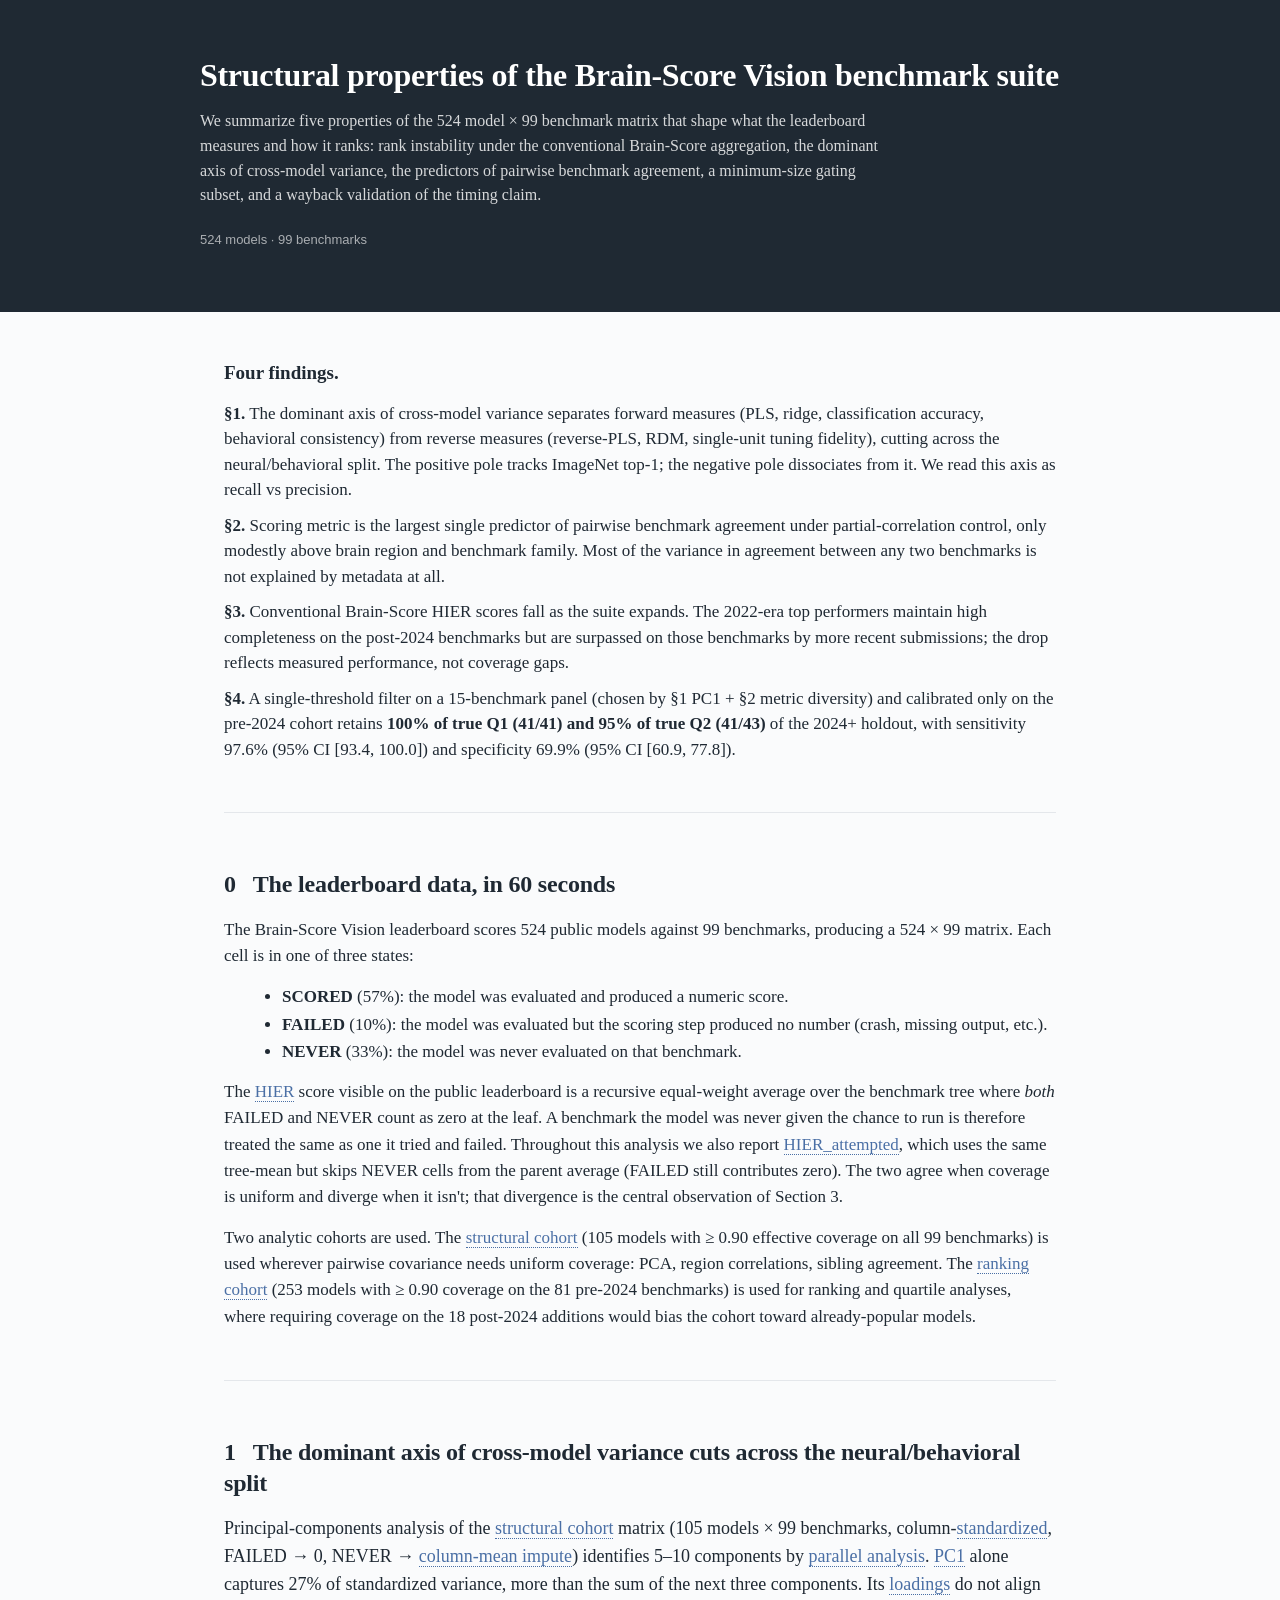
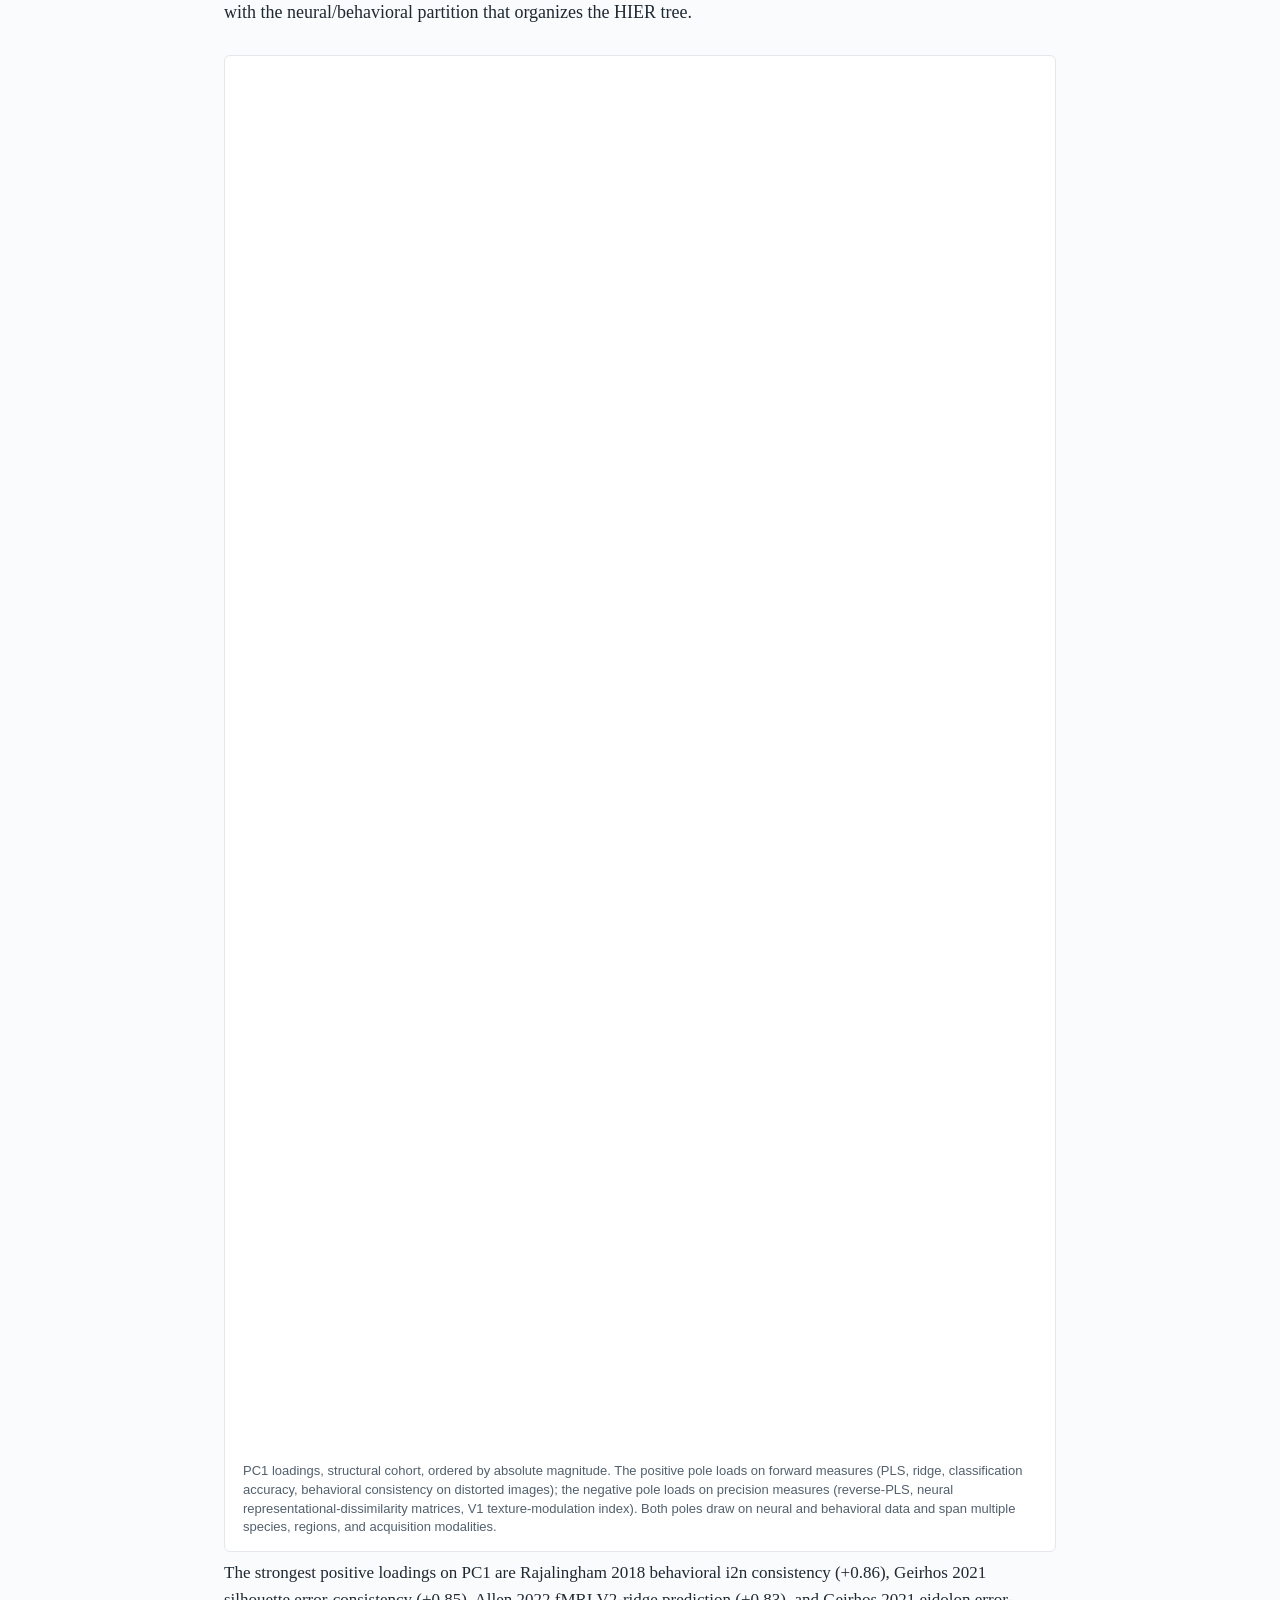
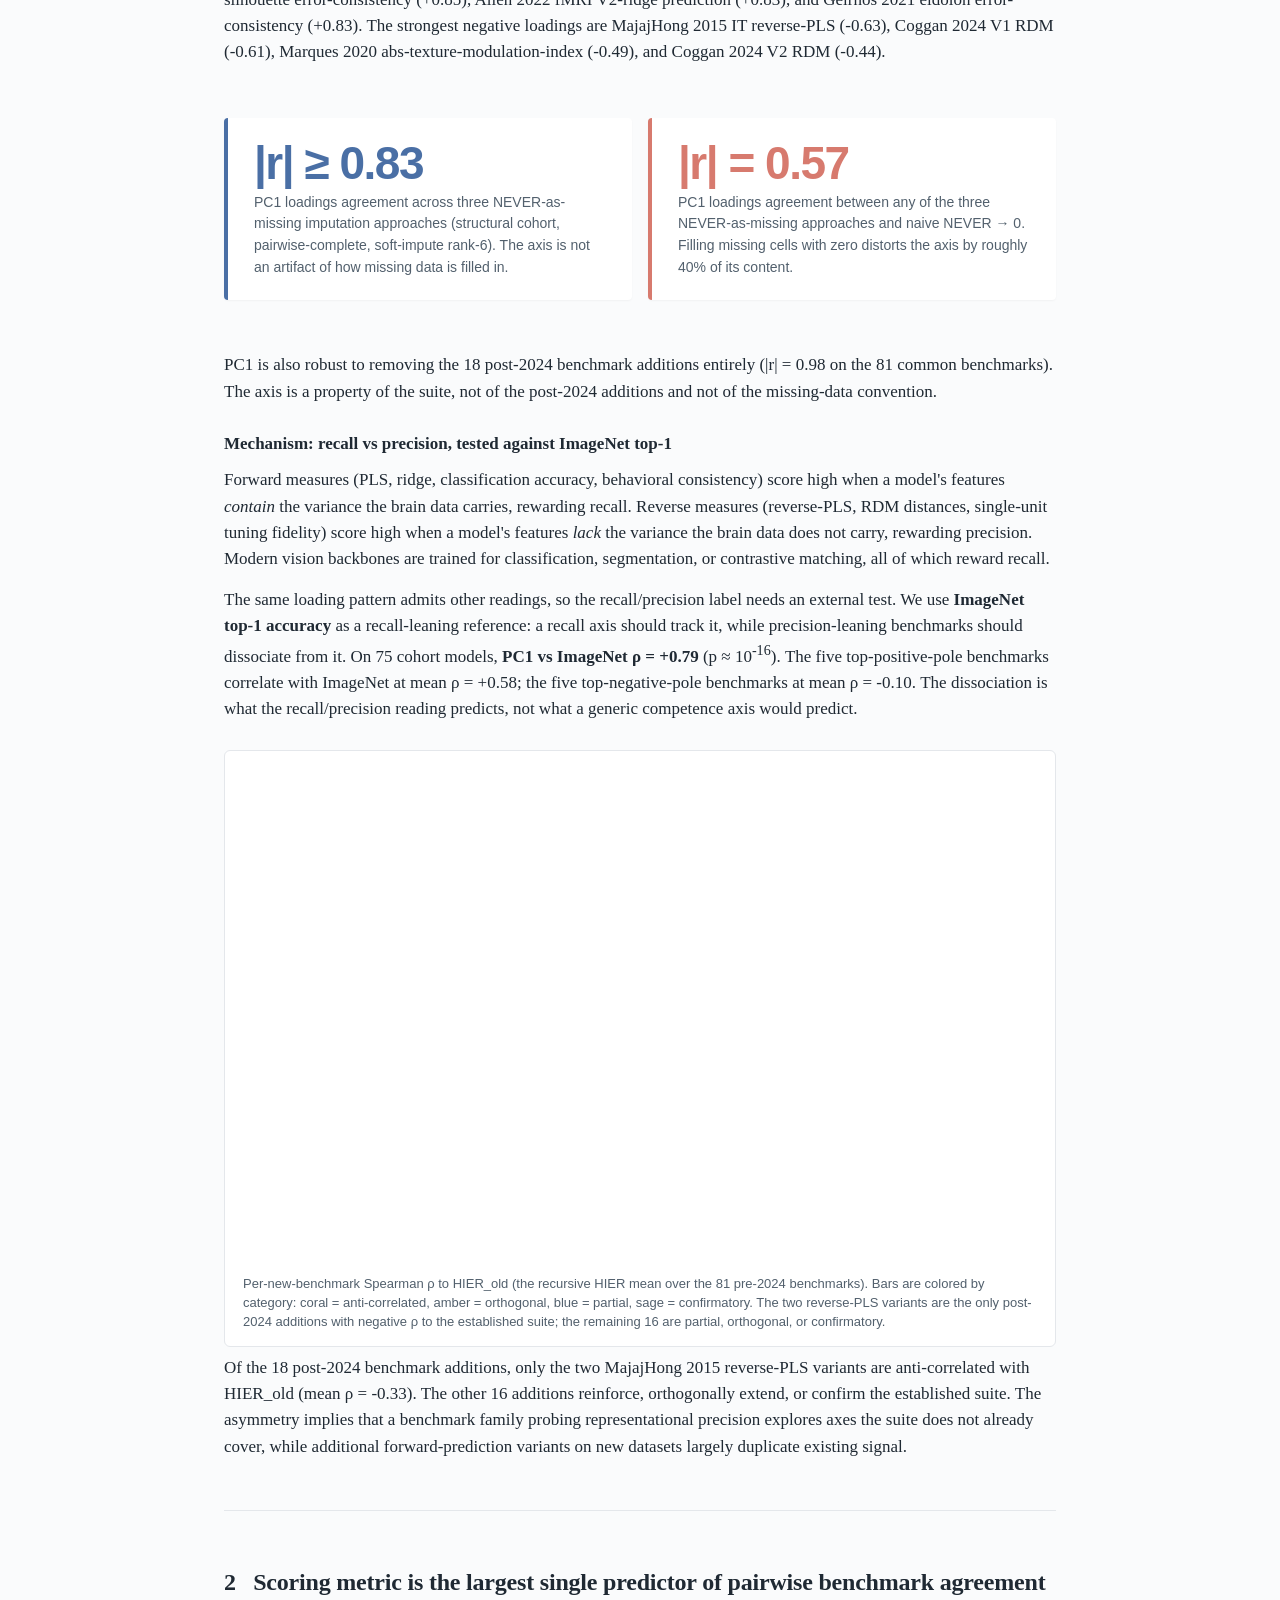
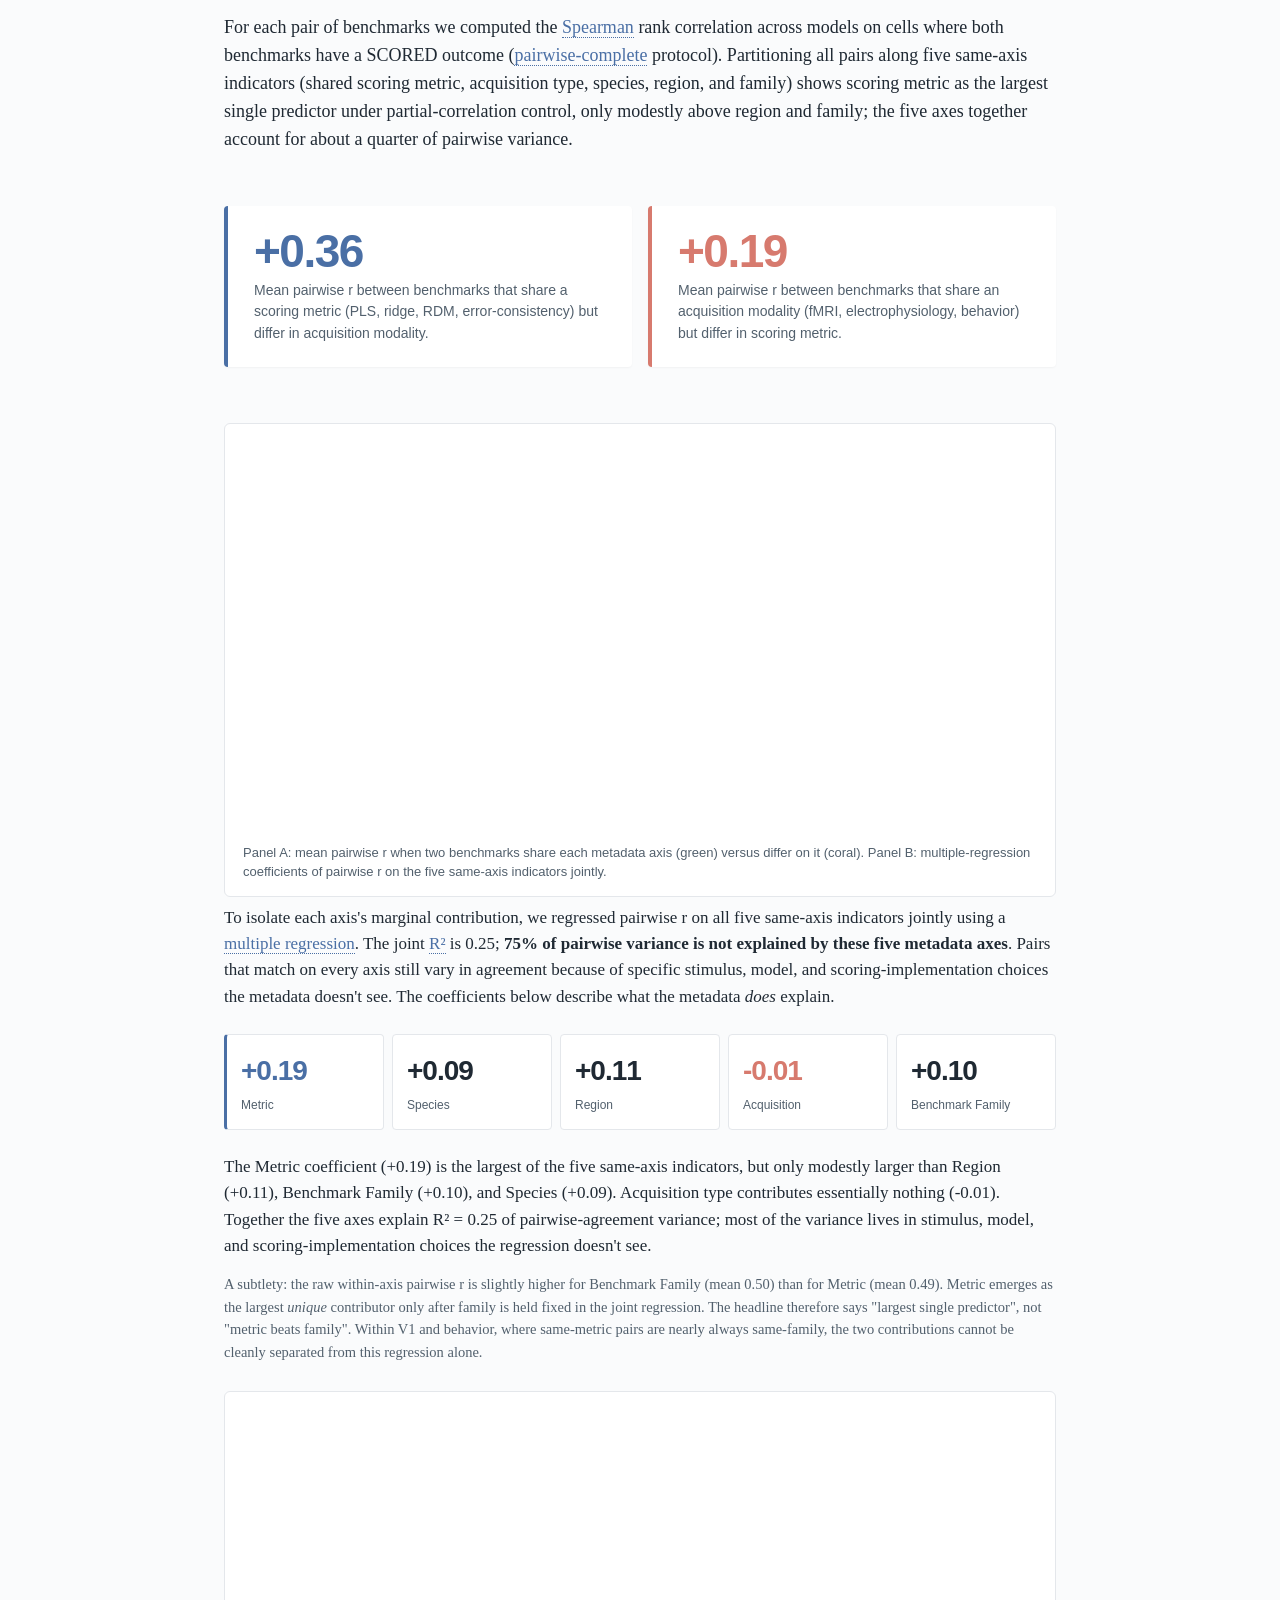
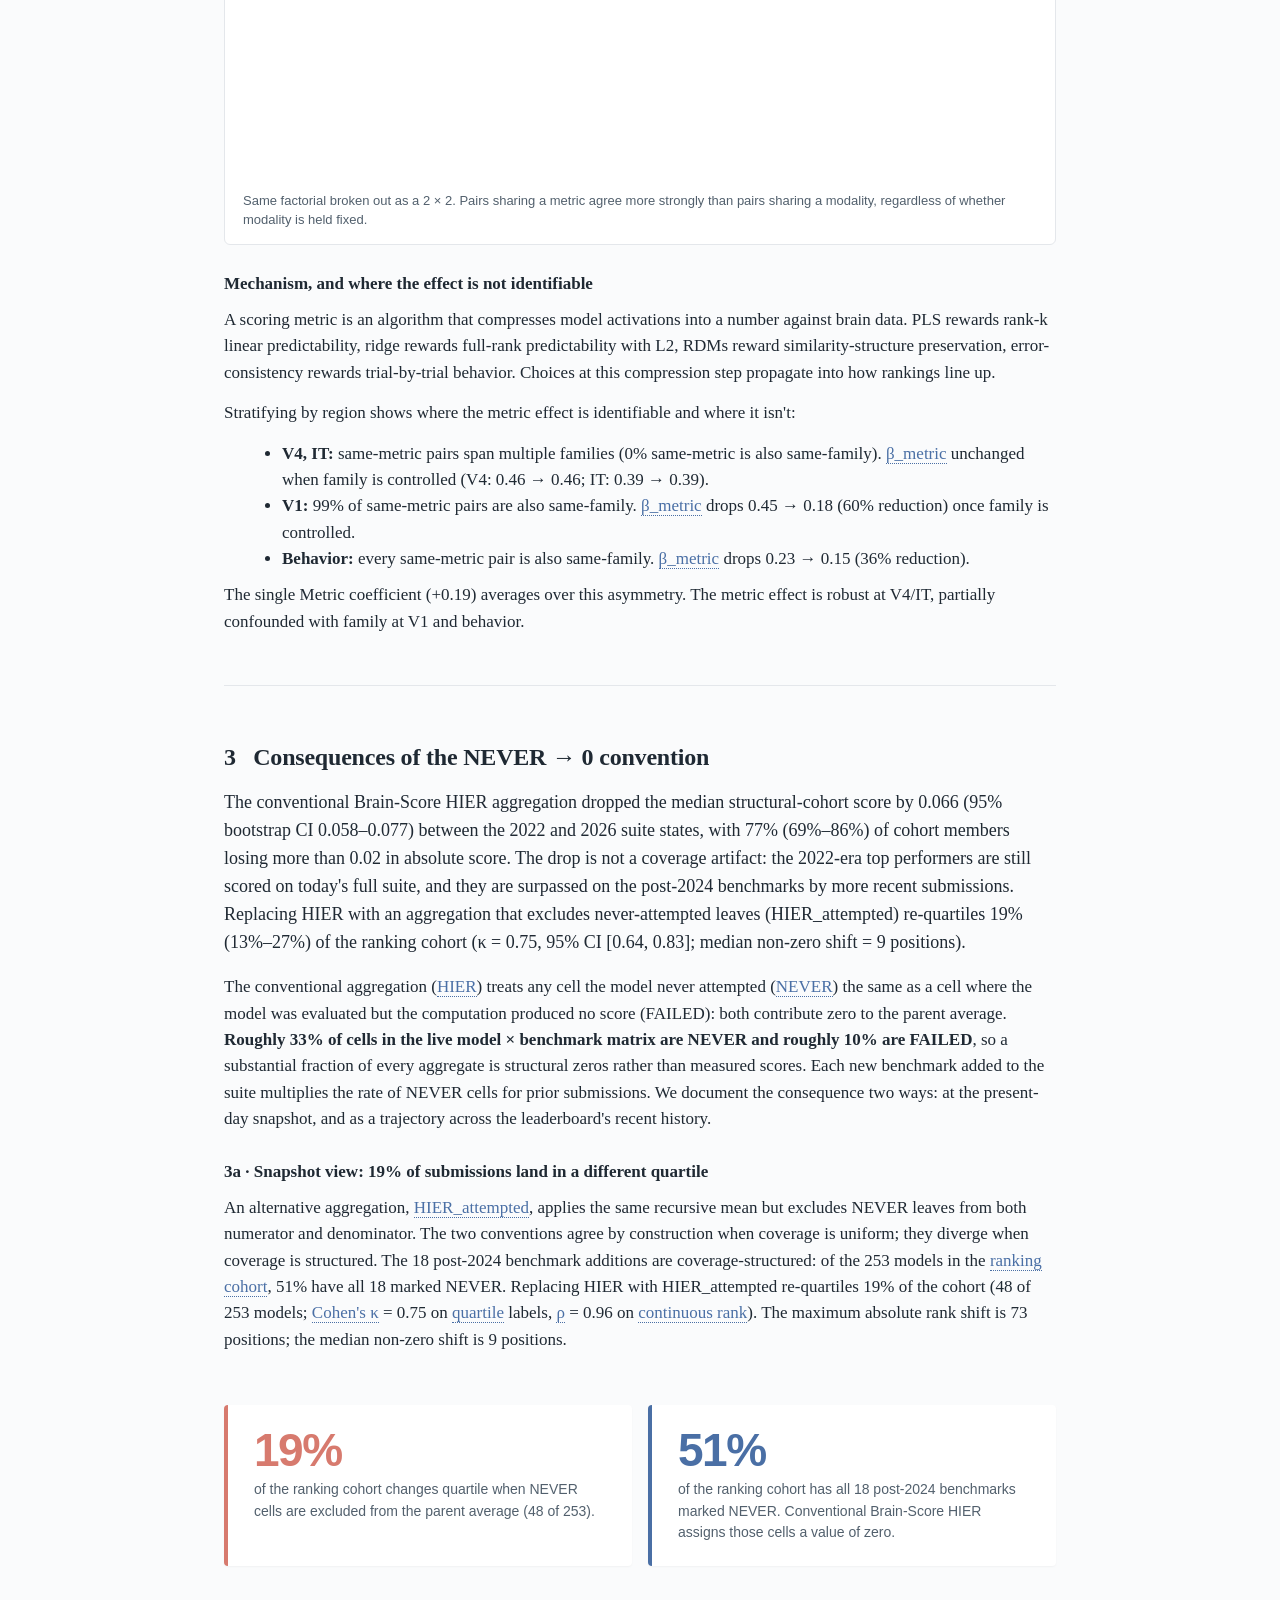
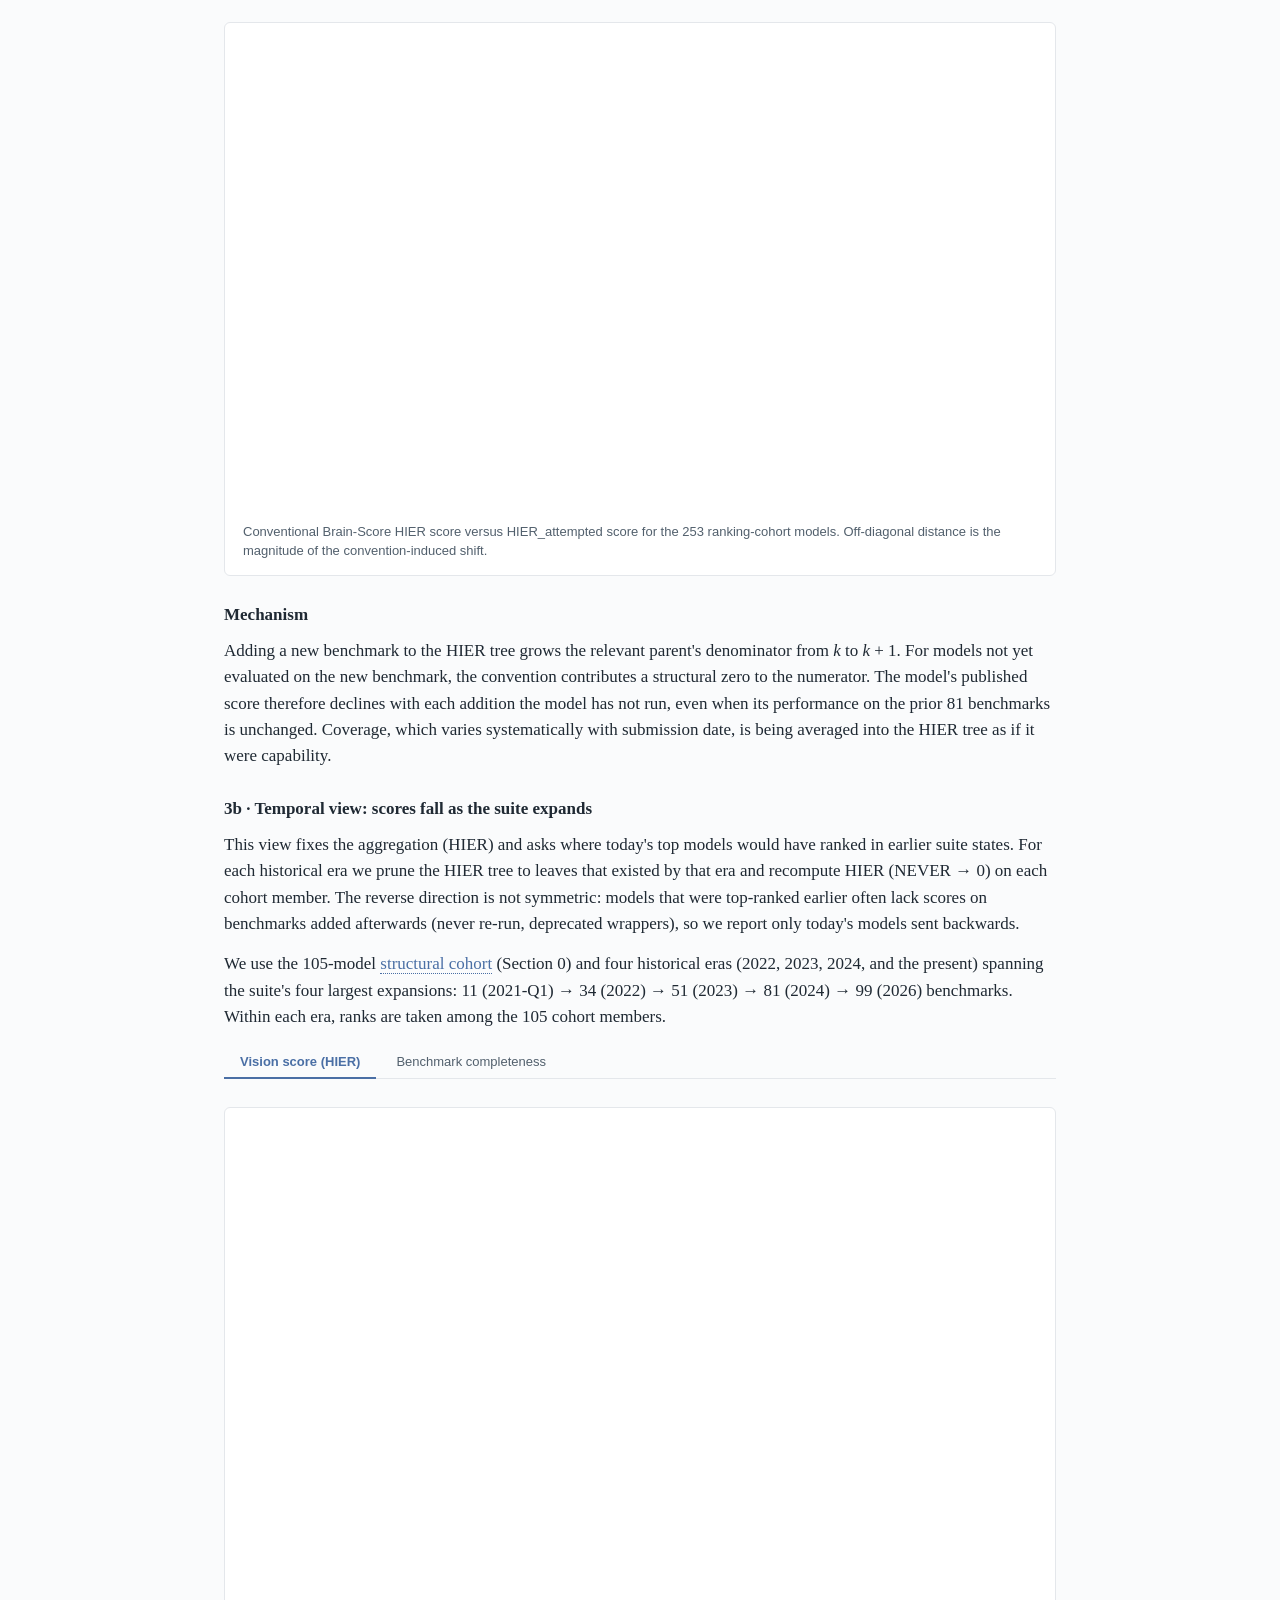
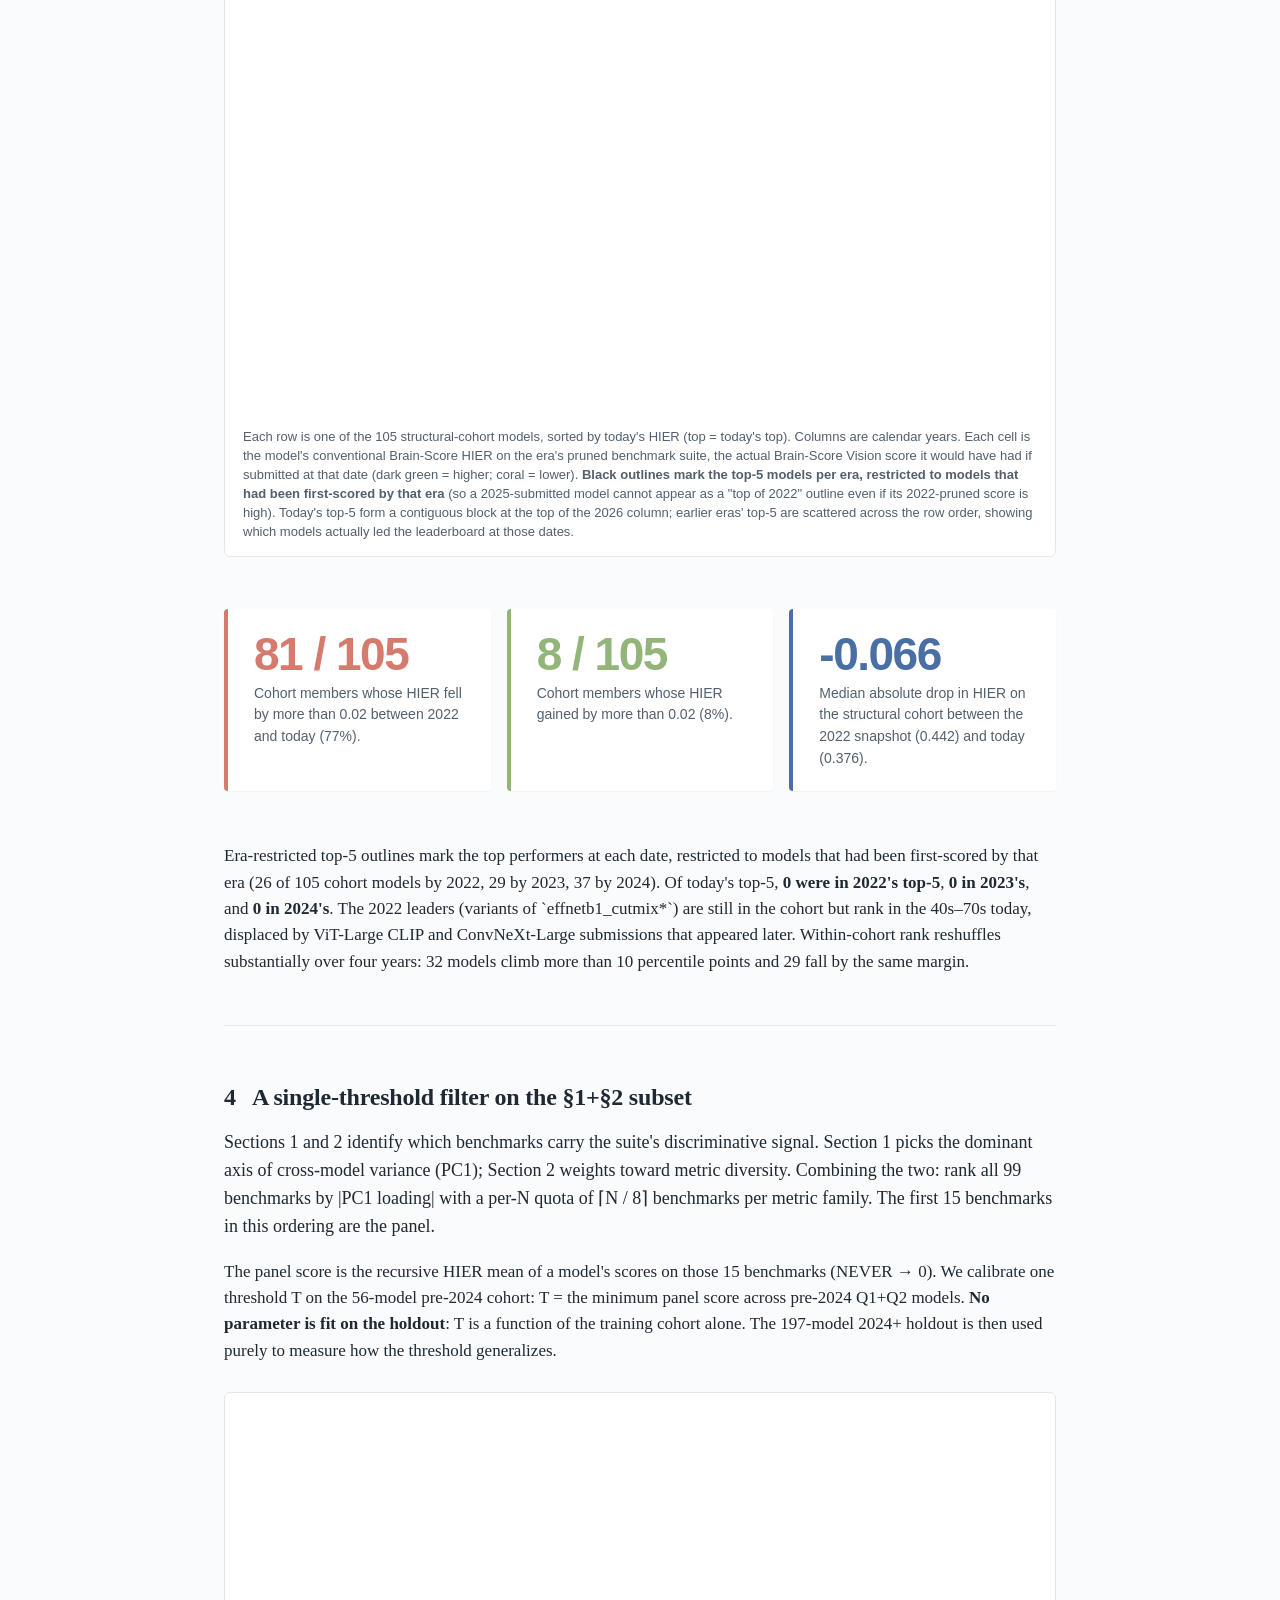
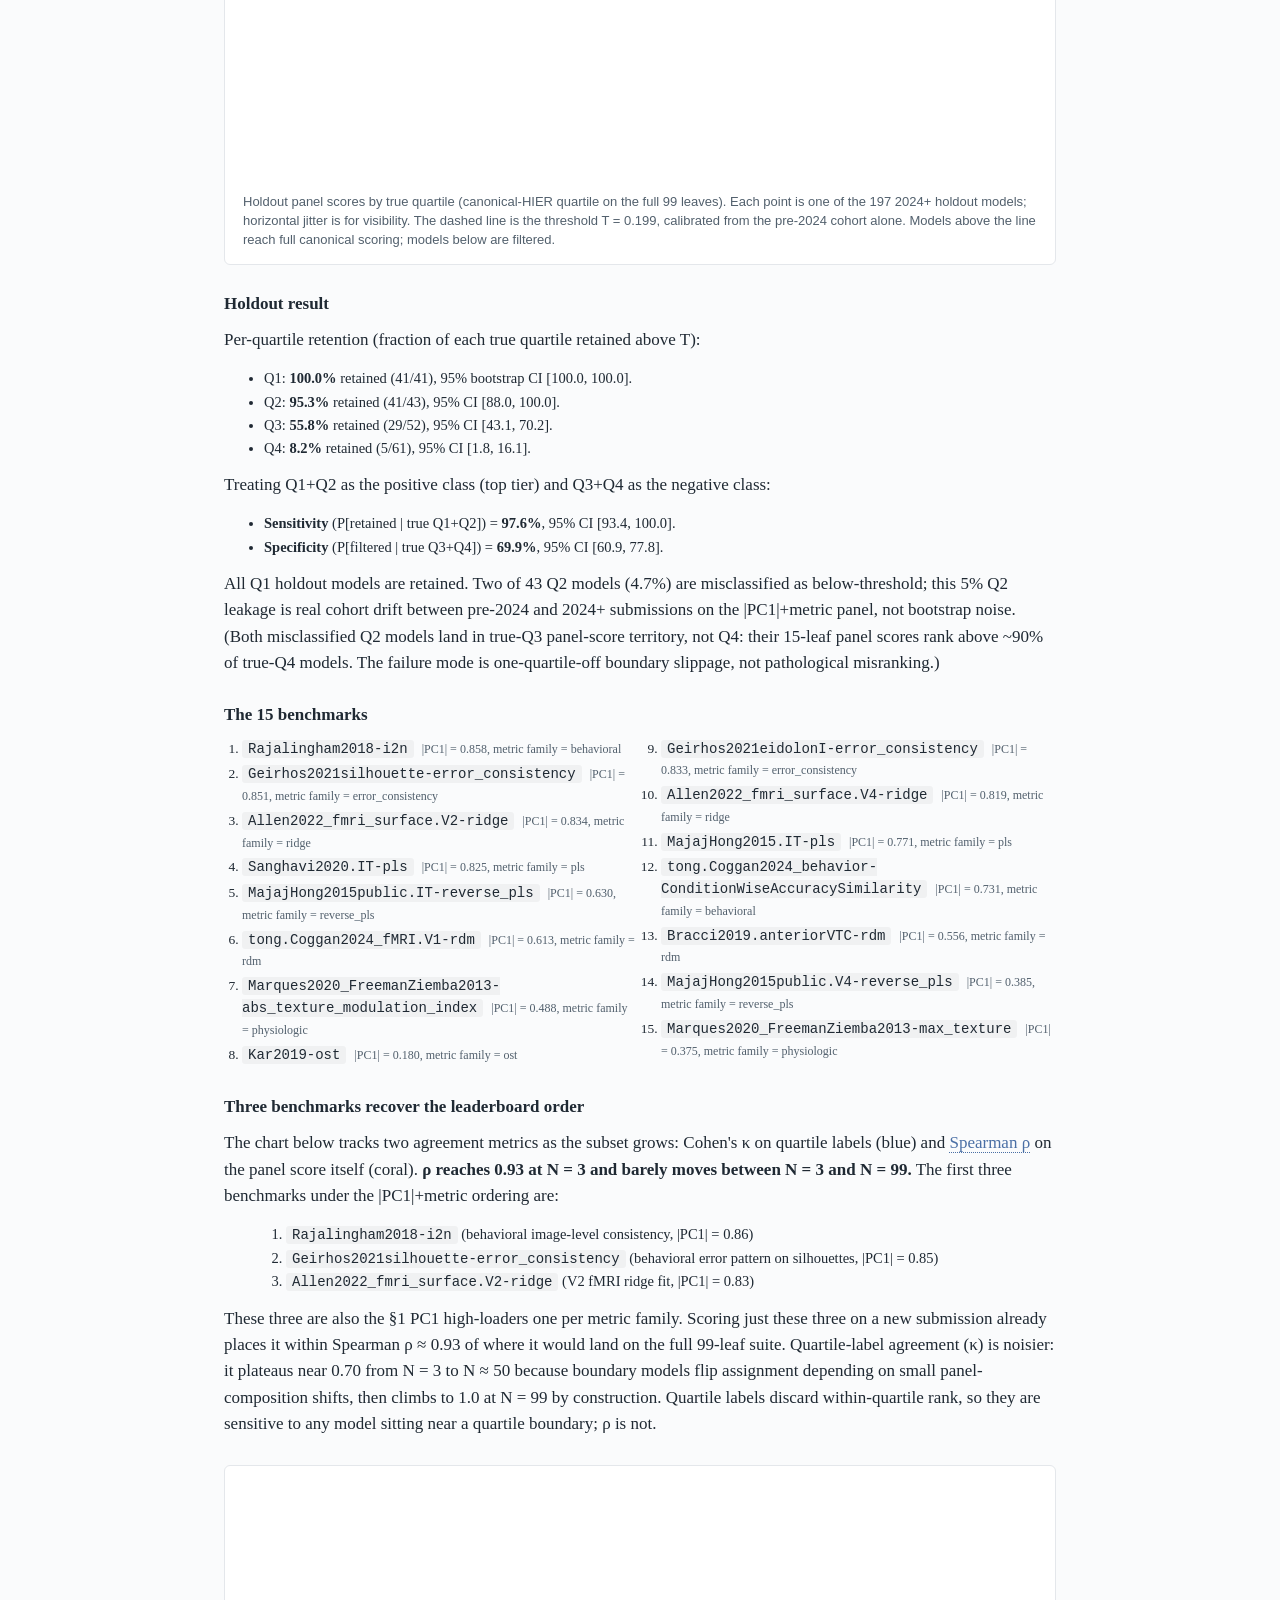
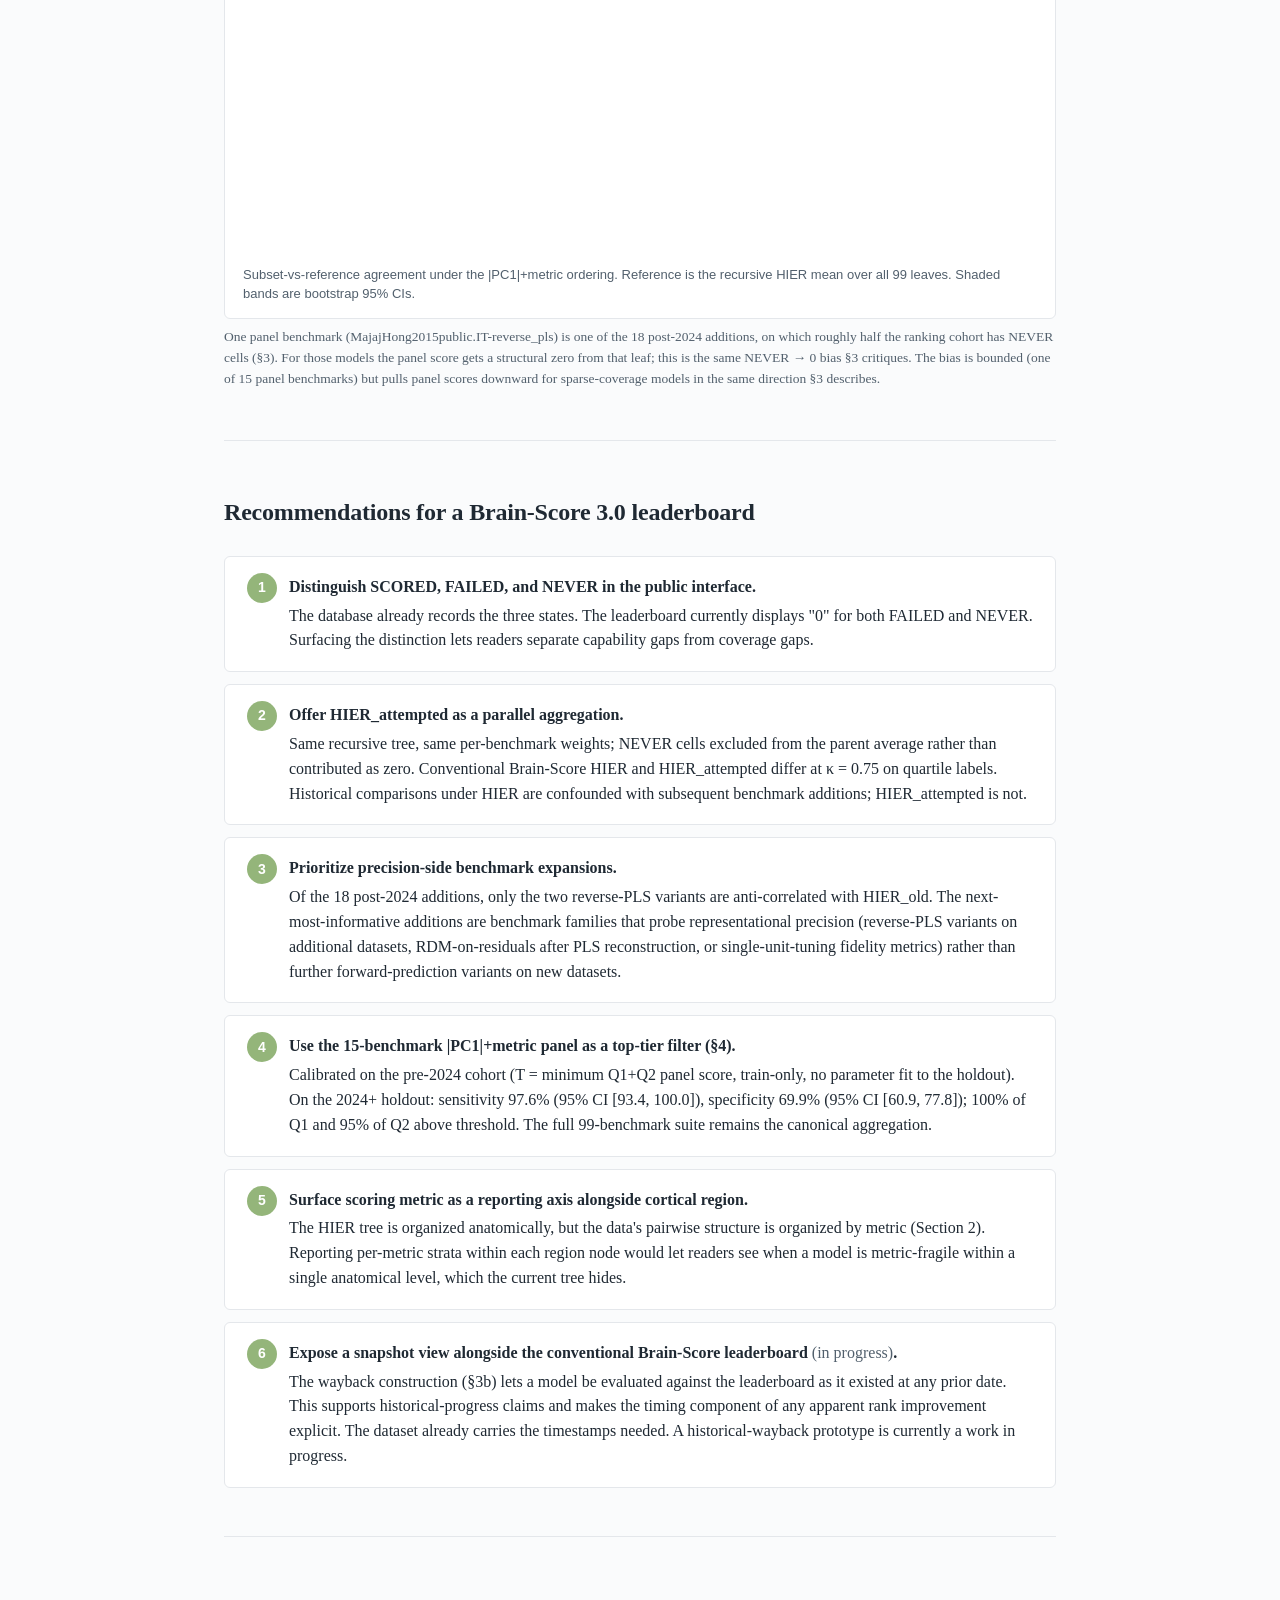
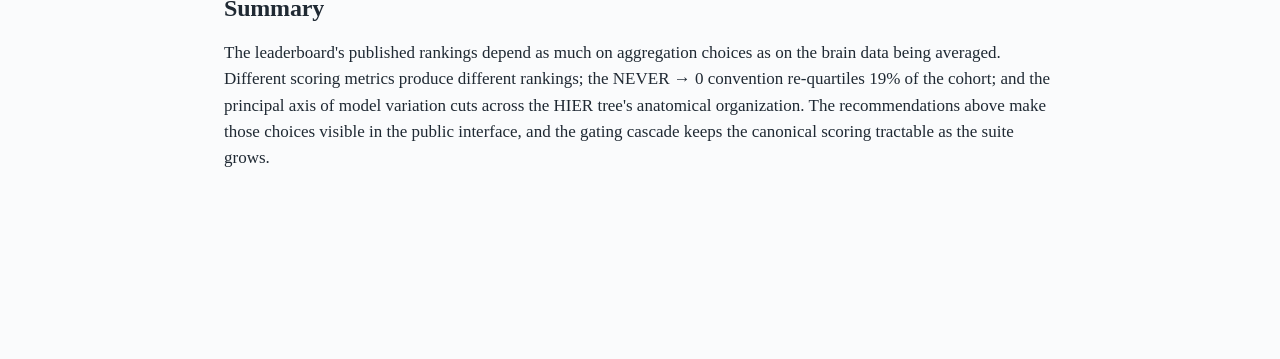
==== commit 848ecfeb: "Replace cascade with single-threshold filter on PC1+metric subset, derived from sections 1 and 2" ====
--- a/story/index.html
+++ b/story/index.html
@@ -217,7 +217,7 @@
   <p style="font-size:17px;line-height:1.5;color:#1F2933;margin:0 0 10px;"><strong>§1.</strong> The dominant axis of cross-model variance separates forward measures (PLS, ridge, classification accuracy, behavioral consistency) from reverse measures (reverse-PLS, RDM, single-unit tuning fidelity), cutting across the neural/behavioral split. The positive pole tracks ImageNet top-1; the negative pole dissociates from it. We read this axis as recall vs precision.</p>
   <p style="font-size:17px;line-height:1.5;color:#1F2933;margin:0 0 10px;"><strong>§2.</strong> Scoring metric is the largest single predictor of pairwise benchmark agreement under partial-correlation control, only modestly above brain region and benchmark family. Most of the variance in agreement between any two benchmarks is not explained by metadata at all.</p>
   <p style="font-size:17px;line-height:1.5;color:#1F2933;margin:0 0 10px;"><strong>§3.</strong> Conventional Brain-Score HIER scores fall as the suite expands. The 2022-era top performers maintain high completeness on the post-2024 benchmarks but are surpassed on those benchmarks by more recent submissions; the drop reflects measured performance, not coverage gaps.</p>
-  <p style="font-size:17px;line-height:1.5;color:#1F2933;margin:0 0 14px;"><strong>§4.</strong> The most discriminative benchmarks for filtering are the cheap ones, not the expensive IT-fitted ridge and PLS variants. A LOW-only filter cascade (excluding the twelve highest-cost benchmarks until canonical scoring) preserves all upper-quartile models, evicts the bottom quartile entirely, and outperforms designs that include expensive benchmarks in early gates.</p>
+  <p style="font-size:17px;line-height:1.5;color:#1F2933;margin:0 0 14px;"><strong>§4.</strong> A single-threshold filter on a 15-benchmark panel (chosen by §1 PC1 + §2 metric diversity) and calibrated only on the pre-2024 cohort retains <strong>100% of true Q1 (41/41) and 95% of true Q2 (41/43)</strong> of the 2024+ holdout, with sensitivity 97.6% (95% CI [93.4, 100.0]) and specificity 69.9% (95% CI [60.9, 77.8]).</p>
 </section>
 
 <!-- ============ 0 · THE LEADERBOARD DATA ============ -->
@@ -243,7 +243,7 @@
 
   <p class="lede">Principal-components analysis of the <span class="hint" data-tip="The set of 105 models with effective completeness ≥ 0.90 across ALL 99 leaderboard-visible benchmarks (i.e., the model was scored or attempted-and-failed on at least 89 of the 99 benchmarks). Used for structural analyses (PCA, region correlations, sibling agreement, behavior families) where pairwise covariance requires uniform benchmark coverage. After within-family deduplication at Spearman r ≥ 0.95, 108 → 105 models." tabindex="0">structural cohort</span> matrix (105 models × 99 benchmarks, column-<span class="hint" data-tip="Each benchmark column is z-scored before PCA (subtract the cohort mean, divide by the cohort standard deviation), so every benchmark contributes the same total variance regardless of its raw scale." tabindex="0">standardized</span>, FAILED → 0, NEVER → <span class="hint" data-tip="Fill a missing cell in the model × benchmark matrix with the average of the column it belongs to (averaging over models that did score that benchmark). The simplest imputation possible; used only when a small fraction of cells need filling (e.g., the ≤0.5% NEVER cells inside the structural cohort) and the imputed values are not the focus of the analysis." tabindex="0">column-mean impute</span>) identifies 5–10 components by <span class="hint" data-tip="A method (Horn, 1965) for deciding how many PCs are real vs. sampling noise. Generate many random matrices of the same shape as the data, compute their eigenvalues, and keep only the observed eigenvalues that exceed the 95th percentile of the random null at the same rank position. At N ≈ P this is the standard correction to the eigenvalue inflation that Kaiser and cumulative-variance rules suffer from." tabindex="0">parallel analysis</span>. <span class="hint" data-tip="An axis of the data along which models vary the most. PC1 is the direction of largest variance; PC2 is the next-largest direction perpendicular to PC1; etc. Each PC has an eigenvalue (how much variance it captures) and loadings (which benchmarks define it)." tabindex="0">PC1</span> alone captures 27% of standardized variance, more than the sum of the next three components. Its <span class="hint" data-tip="The Pearson correlation between an original variable (here, a benchmark) and a principal component. A high positive loading means the benchmark moves in the same direction as the PC; a high negative loading means it moves opposite. Loadings range from -1 to +1." tabindex="0">loadings</span> do not align with the neural/behavioral partition that organizes the HIER tree.</p>
 
-  <div class="fig"><div id="plot-a7f251175e35" class="plotly-graph-div" data-defer="1" style="height:1386px; min-height:1386px; width:100%;"></div><script>window.__plotly_pending=window.__plotly_pending||{};window.__plotly_pending["plot-a7f251175e35"]={"data":[{"colorbar":{"thickness":11,"title":{"text":"Loading"}},"colorscale":[[0.0,"#C97A6F"],[0.25,"#E5B3AB"],[0.5,"#F5F1E8"],[0.75,"#B7D6A8"],[1.0,"#6FA666"]],"hoverinfo":"text","hovertext":[["\u003cb\u003eAllen2022_fmri_surface.IT-rdm\u003c\u002fb\u003e\u003cbr\u003ePC1 loading: +0.354"],["\u003cb\u003eAllen2022_fmri_surface.IT-ridge\u003c\u002fb\u003e\u003cbr\u003ePC1 loading: +0.810"],["\u003cb\u003eAllen2022_fmri_surface.V1-rdm\u003c\u002fb\u003e\u003cbr\u003ePC1 loading: +0.100"],["\u003cb\u003eAllen2022_fmri_surface.V1-ridge\u003c\u002fb\u003e\u003cbr\u003ePC1 loading: +0.733"],["\u003cb\u003eAllen2022_fmri_surface.V2-rdm\u003c\u002fb\u003e\u003cbr\u003ePC1 loading: +0.190"],["\u003cb\u003eAllen2022_fmri_surface.V2-ridge\u003c\u002fb\u003e\u003cbr\u003ePC1 loading: +0.834"],["\u003cb\u003eAllen2022_fmri_surface.V4-rdm\u003c\u002fb\u003e\u003cbr\u003ePC1 loading: +0.218"],["\u003cb\u003eAllen2022_fmri_surface.V4-ridge\u003c\u002fb\u003e\u003cbr\u003ePC1 loading: +0.819"],["\u003cb\u003eBMD2024.dotted_1Behavioral-accuracy_distance\u003c\u002fb\u003e\u003cbr\u003ePC1 loading: +0.552"],["\u003cb\u003eBMD2024.dotted_2Behavioral-accuracy_distance\u003c\u002fb\u003e\u003cbr\u003ePC1 loading: +0.540"],["\u003cb\u003eBMD2024.texture_1Behavioral-accuracy_distance\u003c\u002fb\u003e\u003cbr\u003ePC1 loading: +0.612"],["\u003cb\u003eBMD2024.texture_2Behavioral-accuracy_distance\u003c\u002fb\u003e\u003cbr\u003ePC1 loading: +0.601"],["\u003cb\u003eBaker2022fragmented-accuracy_delta\u003c\u002fb\u003e\u003cbr\u003ePC1 loading: +0.675"],["\u003cb\u003eBaker2022frankenstein-accuracy_delta\u003c\u002fb\u003e\u003cbr\u003ePC1 loading: +0.687"],["\u003cb\u003eBaker2022inverted-accuracy_delta\u003c\u002fb\u003e\u003cbr\u003ePC1 loading: +0.280"],["\u003cb\u003eBracci2019.anteriorVTC-rdm\u003c\u002fb\u003e\u003cbr\u003ePC1 loading: +0.556"],["\u003cb\u003eFerguson2024circle_line-value_delta\u003c\u002fb\u003e\u003cbr\u003ePC1 loading: +0.223"],["\u003cb\u003eFerguson2024color-value_delta\u003c\u002fb\u003e\u003cbr\u003ePC1 loading: +0.694"],["\u003cb\u003eFerguson2024convergence-value_delta\u003c\u002fb\u003e\u003cbr\u003ePC1 loading: -0.035"],["\u003cb\u003eFerguson2024eighth-value_delta\u003c\u002fb\u003e\u003cbr\u003ePC1 loading: +0.433"],["\u003cb\u003eFerguson2024gray_easy-value_delta\u003c\u002fb\u003e\u003cbr\u003ePC1 loading: +0.393"],["\u003cb\u003eFerguson2024gray_hard-value_delta\u003c\u002fb\u003e\u003cbr\u003ePC1 loading: +0.166"],["\u003cb\u003eFerguson2024half-value_delta\u003c\u002fb\u003e\u003cbr\u003ePC1 loading: +0.281"],["\u003cb\u003eFerguson2024juncture-value_delta\u003c\u002fb\u003e\u003cbr\u003ePC1 loading: +0.210"],["\u003cb\u003eFerguson2024lle-value_delta\u003c\u002fb\u003e\u003cbr\u003ePC1 loading: +0.041"],["\u003cb\u003eFerguson2024llh-value_delta\u003c\u002fb\u003e\u003cbr\u003ePC1 loading: -0.109"],["\u003cb\u003eFerguson2024quarter-value_delta\u003c\u002fb\u003e\u003cbr\u003ePC1 loading: +0.369"],["\u003cb\u003eFerguson2024round_f-value_delta\u003c\u002fb\u003e\u003cbr\u003ePC1 loading: -0.081"],["\u003cb\u003eFerguson2024round_v-value_delta\u003c\u002fb\u003e\u003cbr\u003ePC1 loading: +0.131"],["\u003cb\u003eFerguson2024tilted_line-value_delta\u003c\u002fb\u003e\u003cbr\u003ePC1 loading: +0.283"],["\u003cb\u003eFreemanZiemba2013.V1-pls\u003c\u002fb\u003e\u003cbr\u003ePC1 loading: -0.108"],["\u003cb\u003eFreemanZiemba2013.V2-pls\u003c\u002fb\u003e\u003cbr\u003ePC1 loading: +0.531"],["\u003cb\u003eGeirhos2021colour-error_consistency\u003c\u002fb\u003e\u003cbr\u003ePC1 loading: +0.749"],["\u003cb\u003eGeirhos2021contrast-error_consistency\u003c\u002fb\u003e\u003cbr\u003ePC1 loading: +0.582"],["\u003cb\u003eGeirhos2021cueconflict-error_consistency\u003c\u002fb\u003e\u003cbr\u003ePC1 loading: +0.754"],["\u003cb\u003eGeirhos2021edge-error_consistency\u003c\u002fb\u003e\u003cbr\u003ePC1 loading: +0.595"],["\u003cb\u003eGeirhos2021eidolonI-error_consistency\u003c\u002fb\u003e\u003cbr\u003ePC1 loading: +0.833"],["\u003cb\u003eGeirhos2021eidolonII-error_consistency\u003c\u002fb\u003e\u003cbr\u003ePC1 loading: +0.807"],["\u003cb\u003eGeirhos2021eidolonIII-error_consistency\u003c\u002fb\u003e\u003cbr\u003ePC1 loading: +0.826"],["\u003cb\u003eGeirhos2021falsecolour-error_consistency\u003c\u002fb\u003e\u003cbr\u003ePC1 loading: +0.761"],["\u003cb\u003eGeirhos2021highpass-error_consistency\u003c\u002fb\u003e\u003cbr\u003ePC1 loading: +0.561"],["\u003cb\u003eGeirhos2021lowpass-error_consistency\u003c\u002fb\u003e\u003cbr\u003ePC1 loading: +0.763"],["\u003cb\u003eGeirhos2021phasescrambling-error_consistency\u003c\u002fb\u003e\u003cbr\u003ePC1 loading: +0.744"],["\u003cb\u003eGeirhos2021powerequalisation-error_consistency\u003c\u002fb\u003e\u003cbr\u003ePC1 loading: +0.722"],["\u003cb\u003eGeirhos2021rotation-error_consistency\u003c\u002fb\u003e\u003cbr\u003ePC1 loading: +0.757"],["\u003cb\u003eGeirhos2021silhouette-error_consistency\u003c\u002fb\u003e\u003cbr\u003ePC1 loading: +0.851"],["\u003cb\u003eGeirhos2021sketch-error_consistency\u003c\u002fb\u003e\u003cbr\u003ePC1 loading: +0.719"],["\u003cb\u003eGeirhos2021stylized-error_consistency\u003c\u002fb\u003e\u003cbr\u003ePC1 loading: +0.792"],["\u003cb\u003eGeirhos2021uniformnoise-error_consistency\u003c\u002fb\u003e\u003cbr\u003ePC1 loading: +0.752"],["\u003cb\u003eGifford2022.IT-ridgecv\u003c\u002fb\u003e\u003cbr\u003ePC1 loading: +0.719"],["\u003cb\u003eHebart2023-match\u003c\u002fb\u003e\u003cbr\u003ePC1 loading: +0.400"],["\u003cb\u003eHebart2023_fmri.IT-ridgecv\u003c\u002fb\u003e\u003cbr\u003ePC1 loading: +0.711"],["\u003cb\u003eHebart2023_fmri.V1-ridgecv\u003c\u002fb\u003e\u003cbr\u003ePC1 loading: +0.227"],["\u003cb\u003eHebart2023_fmri.V2-ridgecv\u003c\u002fb\u003e\u003cbr\u003ePC1 loading: +0.697"],["\u003cb\u003eHebart2023_fmri.V4-ridgecv\u003c\u002fb\u003e\u003cbr\u003ePC1 loading: +0.535"],["\u003cb\u003eKar2019-ost\u003c\u002fb\u003e\u003cbr\u003ePC1 loading: -0.180"],["\u003cb\u003eMajajHong2015.IT-pls\u003c\u002fb\u003e\u003cbr\u003ePC1 loading: +0.771"],["\u003cb\u003eMajajHong2015.V4-pls\u003c\u002fb\u003e\u003cbr\u003ePC1 loading: +0.617"],["\u003cb\u003eMajajHong2015public.IT-reverse_pls\u003c\u002fb\u003e\u003cbr\u003ePC1 loading: -0.630"],["\u003cb\u003eMajajHong2015public.V4-reverse_pls\u003c\u002fb\u003e\u003cbr\u003ePC1 loading: -0.385"],["\u003cb\u003eManiquet2024-confusion_similarity\u003c\u002fb\u003e\u003cbr\u003ePC1 loading: -0.204"],["\u003cb\u003eManiquet2024-tasks_consistency\u003c\u002fb\u003e\u003cbr\u003ePC1 loading: +0.464"],["\u003cb\u003eMarques2020_Cavanaugh2002-grating_summation_field\u003c\u002fb\u003e\u003cbr\u003ePC1 loading: +0.158"],["\u003cb\u003eMarques2020_Cavanaugh2002-surround_diameter\u003c\u002fb\u003e\u003cbr\u003ePC1 loading: +0.206"],["\u003cb\u003eMarques2020_Cavanaugh2002-surround_suppression_index\u003c\u002fb\u003e\u003cbr\u003ePC1 loading: +0.065"],["\u003cb\u003eMarques2020_DeValois1982-peak_sf\u003c\u002fb\u003e\u003cbr\u003ePC1 loading: -0.014"],["\u003cb\u003eMarques2020_DeValois1982-pref_or\u003c\u002fb\u003e\u003cbr\u003ePC1 loading: +0.310"],["\u003cb\u003eMarques2020_FreemanZiemba2013-abs_texture_modulation_index\u003c\u002fb\u003e\u003cbr\u003ePC1 loading: -0.488"],["\u003cb\u003eMarques2020_FreemanZiemba2013-max_noise\u003c\u002fb\u003e\u003cbr\u003ePC1 loading: +0.301"],["\u003cb\u003eMarques2020_FreemanZiemba2013-max_texture\u003c\u002fb\u003e\u003cbr\u003ePC1 loading: +0.375"],["\u003cb\u003eMarques2020_FreemanZiemba2013-texture_modulation_index\u003c\u002fb\u003e\u003cbr\u003ePC1 loading: -0.056"],["\u003cb\u003eMarques2020_FreemanZiemba2013-texture_selectivity\u003c\u002fb\u003e\u003cbr\u003ePC1 loading: +0.364"],["\u003cb\u003eMarques2020_FreemanZiemba2013-texture_sparseness\u003c\u002fb\u003e\u003cbr\u003ePC1 loading: +0.338"],["\u003cb\u003eMarques2020_FreemanZiemba2013-texture_variance_ratio\u003c\u002fb\u003e\u003cbr\u003ePC1 loading: +0.271"],["\u003cb\u003eMarques2020_Ringach2002-circular_variance\u003c\u002fb\u003e\u003cbr\u003ePC1 loading: +0.288"],["\u003cb\u003eMarques2020_Ringach2002-cv_bandwidth_ratio\u003c\u002fb\u003e\u003cbr\u003ePC1 loading: +0.204"],["\u003cb\u003eMarques2020_Ringach2002-max_dc\u003c\u002fb\u003e\u003cbr\u003ePC1 loading: +0.250"],["\u003cb\u003eMarques2020_Ringach2002-modulation_ratio\u003c\u002fb\u003e\u003cbr\u003ePC1 loading: +0.331"],["\u003cb\u003eMarques2020_Ringach2002-opr_cv_diff\u003c\u002fb\u003e\u003cbr\u003ePC1 loading: +0.151"],["\u003cb\u003eMarques2020_Ringach2002-or_bandwidth\u003c\u002fb\u003e\u003cbr\u003ePC1 loading: +0.345"],["\u003cb\u003eMarques2020_Ringach2002-or_selective\u003c\u002fb\u003e\u003cbr\u003ePC1 loading: +0.110"],["\u003cb\u003eMarques2020_Ringach2002-orth_pref_ratio\u003c\u002fb\u003e\u003cbr\u003ePC1 loading: +0.235"],["\u003cb\u003eMarques2020_Schiller1976-sf_bandwidth\u003c\u002fb\u003e\u003cbr\u003ePC1 loading: +0.059"],["\u003cb\u003eMarques2020_Schiller1976-sf_selective\u003c\u002fb\u003e\u003cbr\u003ePC1 loading: -0.206"],["\u003cb\u003ePapale2025.IT-ridgecv\u003c\u002fb\u003e\u003cbr\u003ePC1 loading: +0.504"],["\u003cb\u003ePapale2025.V1-ridgecv\u003c\u002fb\u003e\u003cbr\u003ePC1 loading: -0.121"],["\u003cb\u003ePapale2025.V4-ridgecv\u003c\u002fb\u003e\u003cbr\u003ePC1 loading: +0.085"],["\u003cb\u003eRajalingham2018-i2n\u003c\u002fb\u003e\u003cbr\u003ePC1 loading: +0.858"],["\u003cb\u003eSanghavi2020.IT-pls\u003c\u002fb\u003e\u003cbr\u003ePC1 loading: +0.825"],["\u003cb\u003eSanghavi2020.V4-pls\u003c\u002fb\u003e\u003cbr\u003ePC1 loading: +0.441"],["\u003cb\u003eSanghaviJozwik2020.IT-pls\u003c\u002fb\u003e\u003cbr\u003ePC1 loading: +0.704"],["\u003cb\u003eSanghaviJozwik2020.V4-pls\u003c\u002fb\u003e\u003cbr\u003ePC1 loading: +0.482"],["\u003cb\u003eSanghaviMurty2020.IT-pls\u003c\u002fb\u003e\u003cbr\u003ePC1 loading: +0.737"],["\u003cb\u003eSanghaviMurty2020.V4-pls\u003c\u002fb\u003e\u003cbr\u003ePC1 loading: +0.693"],["\u003cb\u003etong.Coggan2024_behavior-ConditionWiseAccuracySimilarity\u003c\u002fb\u003e\u003cbr\u003ePC1 loading: +0.731"],["\u003cb\u003etong.Coggan2024_fMRI.IT-rdm\u003c\u002fb\u003e\u003cbr\u003ePC1 loading: -0.183"],["\u003cb\u003etong.Coggan2024_fMRI.V1-rdm\u003c\u002fb\u003e\u003cbr\u003ePC1 loading: -0.613"],["\u003cb\u003etong.Coggan2024_fMRI.V2-rdm\u003c\u002fb\u003e\u003cbr\u003ePC1 loading: -0.438"],["\u003cb\u003etong.Coggan2024_fMRI.V4-rdm\u003c\u002fb\u003e\u003cbr\u003ePC1 loading: -0.002"]],"text":[["+0.35"],["+0.81"],["+0.10"],["+0.73"],["+0.19"],["+0.83"],["+0.22"],["+0.82"],["+0.55"],["+0.54"],["+0.61"],["+0.60"],["+0.67"],["+0.69"],["+0.28"],["+0.56"],["+0.22"],["+0.69"],["-0.03"],["+0.43"],["+0.39"],["+0.17"],["+0.28"],["+0.21"],["+0.04"],["-0.11"],["+0.37"],["-0.08"],["+0.13"],["+0.28"],["-0.11"],["+0.53"],["+0.75"],["+0.58"],["+0.75"],["+0.60"],["+0.83"],["+0.81"],["+0.83"],["+0.76"],["+0.56"],["+0.76"],["+0.74"],["+0.72"],["+0.76"],["+0.85"],["+0.72"],["+0.79"],["+0.75"],["+0.72"],["+0.40"],["+0.71"],["+0.23"],["+0.70"],["+0.54"],["-0.18"],["+0.77"],["+0.62"],["-0.63"],["-0.38"],["-0.20"],["+0.46"],["+0.16"],["+0.21"],["+0.06"],["-0.01"],["+0.31"],["-0.49"],["+0.30"],["+0.37"],["-0.06"],["+0.36"],["+0.34"],["+0.27"],["+0.29"],["+0.20"],["+0.25"],["+0.33"],["+0.15"],["+0.34"],["+0.11"],["+0.24"],["+0.06"],["-0.21"],["+0.50"],["-0.12"],["+0.09"],["+0.86"],["+0.82"],["+0.44"],["+0.70"],["+0.48"],["+0.74"],["+0.69"],["+0.73"],["-0.18"],["-0.61"],["-0.44"],["-0.00"]],"textfont":{"size":9},"texttemplate":"%{text}","x":["PC1"],"y":["Allen22.IT-rdm","Allen22.IT-ridge","Allen22.V1-rdm","Allen22.V1-ridge","Allen22.V2-rdm","Allen22.V2-ridge","Allen22.V4-rdm","Allen22.V4-ridge","BMD2024.dotted_1Behavioral-accuracy_d\u2026","BMD2024.dotted_2Behavioral-accuracy_d\u2026","BMD2024.texture_1Behavioral-accuracy_\u2026","BMD2024.texture_2Behavioral-accuracy_\u2026","Bak22fragmented-accuracy_delta","Bak22frankenstein-accuracy_delta","Bak22inverted-accuracy_delta","Bracci2019.anteriorVTC-rdm","Ferg24circle_line-value_delta","Ferg24color-value_delta","Ferg24convergence-value_delta","Ferg24eighth-value_delta","Ferg24gray_easy-value_delta","Ferg24gray_hard-value_delta","Ferg24half-value_delta","Ferg24juncture-value_delta","Ferg24lle-value_delta","Ferg24llh-value_delta","Ferg24quarter-value_delta","Ferg24round_f-value_delta","Ferg24round_v-value_delta","Ferg24tilted_line-value_delta","FZ13.V1-pls","FZ13.V2-pls","Geir21colour-ec","Geir21contrast-ec","Geir21cueconflict-ec","Geir21edge-ec","Geir21eidolonI-ec","Geir21eidolonII-ec","Geir21eidolonIII-ec","Geir21falsecolour-ec","Geir21highpass-ec","Geir21lowpass-ec","Geir21phasescrambling-ec","Geir21powerequalisation-ec","Geir21rotation-ec","Geir21silhouette-ec","Geir21sketch-ec","Geir21stylized-ec","Geir21uniformnoise-ec","Gif22.IT-ridgecv","Heb23-match","Heb23.IT-ridgecv","Heb23.V1-ridgecv","Heb23.V2-ridgecv","Heb23.V4-ridgecv","Kar2019-ost","MH15.IT-pls","MH15.V4-pls","MH15pub.IT-reverse_pls","MH15pub.V4-reverse_pls","Man24-confusion_similarity","Man24-tasks_consistency","Marq.Cavanaugh2002-grating_summation_\u2026","Marq.Cavanaugh2002-surround_diameter","Marq.Cavanaugh2002-surround_suppressi\u2026","Marq.DeValois1982-peak_sf","Marq.DeValois1982-pref_or","Marq.FZ13-abs_texture_modulation_index","Marq.FZ13-max_noise","Marq.FZ13-max_texture","Marq.FZ13-texture_modulation_index","Marq.FZ13-texture_selectivity","Marq.FZ13-texture_sparseness","Marq.FZ13-texture_variance_ratio","Marq.Ringach2002-circular_variance","Marq.Ringach2002-cv_bandwidth_ratio","Marq.Ringach2002-max_dc","Marq.Ringach2002-modulation_ratio","Marq.Ringach2002-opr_cv_diff","Marq.Ringach2002-or_bandwidth","Marq.Ringach2002-or_selective","Marq.Ringach2002-orth_pref_ratio","Marq.Schiller1976-sf_bandwidth","Marq.Schiller1976-sf_selective","Pap25.IT-ridgecv","Pap25.V1-ridgecv","Pap25.V4-ridgecv","Raj18-i2n","San20.IT-pls","San20.V4-pls","SanJ20.IT-pls","SanJ20.V4-pls","SanM20.IT-pls","SanM20.V4-pls","tong.Cogg24-beh-ConditionWiseAccuracy\u2026","tong.Cogg24.IT-rdm","tong.Cogg24.V1-rdm","tong.Cogg24.V2-rdm","tong.Cogg24.V4-rdm"],"z":{"dtype":"f8","bdata":"SxKoKD2n1j\u002fGaubWJe\u002fpPwxdULqdjbk\u002f8aWWNaxz5z8Xe96\u002fp1rIP7mJdwiTseo\u002fDUA3eIjzyz9x6RR3fjHqP\u002fMIauhdrOE\u002faNz00oFG4T8iwqyfTJfjP2Mm\u002fDq4PeM\u002fyhf+qW2Y5T9fMJdZDfrlPxchRcSx6tE\u002flvZHG47K4T+lKEmEEZPMP7o\u002foRL7OOY\u002fdHg64l3cob\u002fP75yMpLDbP\u002f+HtUYzJdk\u002fSpOCXuE5xT+6RmqDQvvRP+9QSplQ3co\u002fHw9jInkIpT\u002fooHJRVc27v4hvopoKodc\u002f4Q0wCiietL9FesCv4r3AP4HU1JPgGNI\u002fIytYygTGu78ElfYVLvvgPxuyW0vW8+c\u002fKJjoROad4j9qnnmyCB\u002foP3XiOTtUDOM\u002feQNG\u002fbuo6j9EyI7hg9XpP5wBinAhcOo\u002fhafVUCRb6D9rCMUxz\u002fXhPzZ52\u002fTybeg\u002f91sM4lPS5z8OLotX0RnnPxa3r4fLN+g\u002fnSLuDIk56z8owZlgsADnPyNnPFXcVuk\u002fZN7+X98O6D8ULb1VAATnP8QeMpg7ntk\u002ftO\u002fLIPW95j8jqNlSix7NP1xNI9LjSuY\u002fNChU7Lgg4T\u002f\u002fIvUBSAbHv6+eteY2qeg\u002fSIiJekfC4z8hNZxf\u002fizkv0U+AC\u002f3nNi\u002fCChjjkcUyr+HOb2T4bfdPzWrYLhCLsQ\u002fAixRIjdsyj8qyNtFypWwP96og0b4BY2\u002fy+BJXOjc0z\u002fPraOo4kLfvwYueYCrQ9M\u002fqycnMW371z8PMr0a87Osv8llE1SoUtc\u002fYwLQfIqg1T9O2gEbi1vRP+ySdIlQddI\u002f8\u002f+X8GUjyj\u002fZfcPON\u002ffPPwW8n3MjN9U\u002fGRHfhmJPwz+YKFHIVxDWP6TODnBDHLw\u002f\u002fOMaL8QUzj+MG90PN\u002fetP8OKF\u002fJWU8q\u002fZxmPtnEh4D9O6fQwnee+vyzGQsbZz7U\u002f9uEOkgB06z+\u002f0GtfP2bqP4B00yOxOtw\u002fYWlhos2F5j+\u002fGkV7RNLePxamCgnAkec\u002f5YOS3\u002f0r5j\u002fU6uxtgWfnP9zpfS1re8e\u002fZgVoMFOe47\u002f7vfk\u002fwwvcv8MJ3v0Si2K\u002f","shape":"99, 1"},"zmax":1,"zmin":-1,"type":"heatmap"}],"layout":{"template":{"layout":{"colorway":["#1F77B4","#FF7F0E","#2CA02C","#D62728","#9467BD","#8C564B","#E377C2","#7F7F7F","#BCBD22","#17BECF"],"font":{"color":"rgb(36, 36, 36)"},"paper_bgcolor":"white","plot_bgcolor":"white","xaxis":{"automargin":true,"linecolor":"rgb(36, 36, 36)","showgrid":false,"showline":true,"ticks":"outside","title":{"standoff":15},"zeroline":false},"yaxis":{"automargin":true,"linecolor":"rgb(36, 36, 36)","showgrid":false,"showline":true,"ticks":"outside","title":{"standoff":15},"zeroline":false}}},"font":{"family":"-apple-system, BlinkMacSystemFont, 'Inter', 'Helvetica Neue', Arial","size":12,"color":"#1F2933"},"margin":{"t":40,"b":40,"l":240,"r":80},"height":1386,"title":{},"plot_bgcolor":"#FFFFFF","paper_bgcolor":"#FFFFFF","xaxis":{"side":"top"},"yaxis":{"tickfont":{"size":8},"autorange":"reversed"}}};</script>
+  <div class="fig"><div id="plot-ece7946f4335" class="plotly-graph-div" data-defer="1" style="height:1386px; min-height:1386px; width:100%;"></div><script>window.__plotly_pending=window.__plotly_pending||{};window.__plotly_pending["plot-ece7946f4335"]={"data":[{"colorbar":{"thickness":11,"title":{"text":"Loading"}},"colorscale":[[0.0,"#C97A6F"],[0.25,"#E5B3AB"],[0.5,"#F5F1E8"],[0.75,"#B7D6A8"],[1.0,"#6FA666"]],"hoverinfo":"text","hovertext":[["\u003cb\u003eAllen2022_fmri_surface.IT-rdm\u003c\u002fb\u003e\u003cbr\u003ePC1 loading: +0.354"],["\u003cb\u003eAllen2022_fmri_surface.IT-ridge\u003c\u002fb\u003e\u003cbr\u003ePC1 loading: +0.810"],["\u003cb\u003eAllen2022_fmri_surface.V1-rdm\u003c\u002fb\u003e\u003cbr\u003ePC1 loading: +0.100"],["\u003cb\u003eAllen2022_fmri_surface.V1-ridge\u003c\u002fb\u003e\u003cbr\u003ePC1 loading: +0.733"],["\u003cb\u003eAllen2022_fmri_surface.V2-rdm\u003c\u002fb\u003e\u003cbr\u003ePC1 loading: +0.190"],["\u003cb\u003eAllen2022_fmri_surface.V2-ridge\u003c\u002fb\u003e\u003cbr\u003ePC1 loading: +0.834"],["\u003cb\u003eAllen2022_fmri_surface.V4-rdm\u003c\u002fb\u003e\u003cbr\u003ePC1 loading: +0.218"],["\u003cb\u003eAllen2022_fmri_surface.V4-ridge\u003c\u002fb\u003e\u003cbr\u003ePC1 loading: +0.819"],["\u003cb\u003eBMD2024.dotted_1Behavioral-accuracy_distance\u003c\u002fb\u003e\u003cbr\u003ePC1 loading: +0.552"],["\u003cb\u003eBMD2024.dotted_2Behavioral-accuracy_distance\u003c\u002fb\u003e\u003cbr\u003ePC1 loading: +0.540"],["\u003cb\u003eBMD2024.texture_1Behavioral-accuracy_distance\u003c\u002fb\u003e\u003cbr\u003ePC1 loading: +0.612"],["\u003cb\u003eBMD2024.texture_2Behavioral-accuracy_distance\u003c\u002fb\u003e\u003cbr\u003ePC1 loading: +0.601"],["\u003cb\u003eBaker2022fragmented-accuracy_delta\u003c\u002fb\u003e\u003cbr\u003ePC1 loading: +0.675"],["\u003cb\u003eBaker2022frankenstein-accuracy_delta\u003c\u002fb\u003e\u003cbr\u003ePC1 loading: +0.687"],["\u003cb\u003eBaker2022inverted-accuracy_delta\u003c\u002fb\u003e\u003cbr\u003ePC1 loading: +0.280"],["\u003cb\u003eBracci2019.anteriorVTC-rdm\u003c\u002fb\u003e\u003cbr\u003ePC1 loading: +0.556"],["\u003cb\u003eFerguson2024circle_line-value_delta\u003c\u002fb\u003e\u003cbr\u003ePC1 loading: +0.223"],["\u003cb\u003eFerguson2024color-value_delta\u003c\u002fb\u003e\u003cbr\u003ePC1 loading: +0.694"],["\u003cb\u003eFerguson2024convergence-value_delta\u003c\u002fb\u003e\u003cbr\u003ePC1 loading: -0.035"],["\u003cb\u003eFerguson2024eighth-value_delta\u003c\u002fb\u003e\u003cbr\u003ePC1 loading: +0.433"],["\u003cb\u003eFerguson2024gray_easy-value_delta\u003c\u002fb\u003e\u003cbr\u003ePC1 loading: +0.393"],["\u003cb\u003eFerguson2024gray_hard-value_delta\u003c\u002fb\u003e\u003cbr\u003ePC1 loading: +0.166"],["\u003cb\u003eFerguson2024half-value_delta\u003c\u002fb\u003e\u003cbr\u003ePC1 loading: +0.281"],["\u003cb\u003eFerguson2024juncture-value_delta\u003c\u002fb\u003e\u003cbr\u003ePC1 loading: +0.210"],["\u003cb\u003eFerguson2024lle-value_delta\u003c\u002fb\u003e\u003cbr\u003ePC1 loading: +0.041"],["\u003cb\u003eFerguson2024llh-value_delta\u003c\u002fb\u003e\u003cbr\u003ePC1 loading: -0.109"],["\u003cb\u003eFerguson2024quarter-value_delta\u003c\u002fb\u003e\u003cbr\u003ePC1 loading: +0.369"],["\u003cb\u003eFerguson2024round_f-value_delta\u003c\u002fb\u003e\u003cbr\u003ePC1 loading: -0.081"],["\u003cb\u003eFerguson2024round_v-value_delta\u003c\u002fb\u003e\u003cbr\u003ePC1 loading: +0.131"],["\u003cb\u003eFerguson2024tilted_line-value_delta\u003c\u002fb\u003e\u003cbr\u003ePC1 loading: +0.283"],["\u003cb\u003eFreemanZiemba2013.V1-pls\u003c\u002fb\u003e\u003cbr\u003ePC1 loading: -0.108"],["\u003cb\u003eFreemanZiemba2013.V2-pls\u003c\u002fb\u003e\u003cbr\u003ePC1 loading: +0.531"],["\u003cb\u003eGeirhos2021colour-error_consistency\u003c\u002fb\u003e\u003cbr\u003ePC1 loading: +0.749"],["\u003cb\u003eGeirhos2021contrast-error_consistency\u003c\u002fb\u003e\u003cbr\u003ePC1 loading: +0.582"],["\u003cb\u003eGeirhos2021cueconflict-error_consistency\u003c\u002fb\u003e\u003cbr\u003ePC1 loading: +0.754"],["\u003cb\u003eGeirhos2021edge-error_consistency\u003c\u002fb\u003e\u003cbr\u003ePC1 loading: +0.595"],["\u003cb\u003eGeirhos2021eidolonI-error_consistency\u003c\u002fb\u003e\u003cbr\u003ePC1 loading: +0.833"],["\u003cb\u003eGeirhos2021eidolonII-error_consistency\u003c\u002fb\u003e\u003cbr\u003ePC1 loading: +0.807"],["\u003cb\u003eGeirhos2021eidolonIII-error_consistency\u003c\u002fb\u003e\u003cbr\u003ePC1 loading: +0.826"],["\u003cb\u003eGeirhos2021falsecolour-error_consistency\u003c\u002fb\u003e\u003cbr\u003ePC1 loading: +0.761"],["\u003cb\u003eGeirhos2021highpass-error_consistency\u003c\u002fb\u003e\u003cbr\u003ePC1 loading: +0.561"],["\u003cb\u003eGeirhos2021lowpass-error_consistency\u003c\u002fb\u003e\u003cbr\u003ePC1 loading: +0.763"],["\u003cb\u003eGeirhos2021phasescrambling-error_consistency\u003c\u002fb\u003e\u003cbr\u003ePC1 loading: +0.744"],["\u003cb\u003eGeirhos2021powerequalisation-error_consistency\u003c\u002fb\u003e\u003cbr\u003ePC1 loading: +0.722"],["\u003cb\u003eGeirhos2021rotation-error_consistency\u003c\u002fb\u003e\u003cbr\u003ePC1 loading: +0.757"],["\u003cb\u003eGeirhos2021silhouette-error_consistency\u003c\u002fb\u003e\u003cbr\u003ePC1 loading: +0.851"],["\u003cb\u003eGeirhos2021sketch-error_consistency\u003c\u002fb\u003e\u003cbr\u003ePC1 loading: +0.719"],["\u003cb\u003eGeirhos2021stylized-error_consistency\u003c\u002fb\u003e\u003cbr\u003ePC1 loading: +0.792"],["\u003cb\u003eGeirhos2021uniformnoise-error_consistency\u003c\u002fb\u003e\u003cbr\u003ePC1 loading: +0.752"],["\u003cb\u003eGifford2022.IT-ridgecv\u003c\u002fb\u003e\u003cbr\u003ePC1 loading: +0.719"],["\u003cb\u003eHebart2023-match\u003c\u002fb\u003e\u003cbr\u003ePC1 loading: +0.400"],["\u003cb\u003eHebart2023_fmri.IT-ridgecv\u003c\u002fb\u003e\u003cbr\u003ePC1 loading: +0.711"],["\u003cb\u003eHebart2023_fmri.V1-ridgecv\u003c\u002fb\u003e\u003cbr\u003ePC1 loading: +0.227"],["\u003cb\u003eHebart2023_fmri.V2-ridgecv\u003c\u002fb\u003e\u003cbr\u003ePC1 loading: +0.697"],["\u003cb\u003eHebart2023_fmri.V4-ridgecv\u003c\u002fb\u003e\u003cbr\u003ePC1 loading: +0.535"],["\u003cb\u003eKar2019-ost\u003c\u002fb\u003e\u003cbr\u003ePC1 loading: -0.180"],["\u003cb\u003eMajajHong2015.IT-pls\u003c\u002fb\u003e\u003cbr\u003ePC1 loading: +0.771"],["\u003cb\u003eMajajHong2015.V4-pls\u003c\u002fb\u003e\u003cbr\u003ePC1 loading: +0.617"],["\u003cb\u003eMajajHong2015public.IT-reverse_pls\u003c\u002fb\u003e\u003cbr\u003ePC1 loading: -0.630"],["\u003cb\u003eMajajHong2015public.V4-reverse_pls\u003c\u002fb\u003e\u003cbr\u003ePC1 loading: -0.385"],["\u003cb\u003eManiquet2024-confusion_similarity\u003c\u002fb\u003e\u003cbr\u003ePC1 loading: -0.204"],["\u003cb\u003eManiquet2024-tasks_consistency\u003c\u002fb\u003e\u003cbr\u003ePC1 loading: +0.464"],["\u003cb\u003eMarques2020_Cavanaugh2002-grating_summation_field\u003c\u002fb\u003e\u003cbr\u003ePC1 loading: +0.158"],["\u003cb\u003eMarques2020_Cavanaugh2002-surround_diameter\u003c\u002fb\u003e\u003cbr\u003ePC1 loading: +0.206"],["\u003cb\u003eMarques2020_Cavanaugh2002-surround_suppression_index\u003c\u002fb\u003e\u003cbr\u003ePC1 loading: +0.065"],["\u003cb\u003eMarques2020_DeValois1982-peak_sf\u003c\u002fb\u003e\u003cbr\u003ePC1 loading: -0.014"],["\u003cb\u003eMarques2020_DeValois1982-pref_or\u003c\u002fb\u003e\u003cbr\u003ePC1 loading: +0.310"],["\u003cb\u003eMarques2020_FreemanZiemba2013-abs_texture_modulation_index\u003c\u002fb\u003e\u003cbr\u003ePC1 loading: -0.488"],["\u003cb\u003eMarques2020_FreemanZiemba2013-max_noise\u003c\u002fb\u003e\u003cbr\u003ePC1 loading: +0.301"],["\u003cb\u003eMarques2020_FreemanZiemba2013-max_texture\u003c\u002fb\u003e\u003cbr\u003ePC1 loading: +0.375"],["\u003cb\u003eMarques2020_FreemanZiemba2013-texture_modulation_index\u003c\u002fb\u003e\u003cbr\u003ePC1 loading: -0.056"],["\u003cb\u003eMarques2020_FreemanZiemba2013-texture_selectivity\u003c\u002fb\u003e\u003cbr\u003ePC1 loading: +0.364"],["\u003cb\u003eMarques2020_FreemanZiemba2013-texture_sparseness\u003c\u002fb\u003e\u003cbr\u003ePC1 loading: +0.338"],["\u003cb\u003eMarques2020_FreemanZiemba2013-texture_variance_ratio\u003c\u002fb\u003e\u003cbr\u003ePC1 loading: +0.271"],["\u003cb\u003eMarques2020_Ringach2002-circular_variance\u003c\u002fb\u003e\u003cbr\u003ePC1 loading: +0.288"],["\u003cb\u003eMarques2020_Ringach2002-cv_bandwidth_ratio\u003c\u002fb\u003e\u003cbr\u003ePC1 loading: +0.204"],["\u003cb\u003eMarques2020_Ringach2002-max_dc\u003c\u002fb\u003e\u003cbr\u003ePC1 loading: +0.250"],["\u003cb\u003eMarques2020_Ringach2002-modulation_ratio\u003c\u002fb\u003e\u003cbr\u003ePC1 loading: +0.331"],["\u003cb\u003eMarques2020_Ringach2002-opr_cv_diff\u003c\u002fb\u003e\u003cbr\u003ePC1 loading: +0.151"],["\u003cb\u003eMarques2020_Ringach2002-or_bandwidth\u003c\u002fb\u003e\u003cbr\u003ePC1 loading: +0.345"],["\u003cb\u003eMarques2020_Ringach2002-or_selective\u003c\u002fb\u003e\u003cbr\u003ePC1 loading: +0.110"],["\u003cb\u003eMarques2020_Ringach2002-orth_pref_ratio\u003c\u002fb\u003e\u003cbr\u003ePC1 loading: +0.235"],["\u003cb\u003eMarques2020_Schiller1976-sf_bandwidth\u003c\u002fb\u003e\u003cbr\u003ePC1 loading: +0.059"],["\u003cb\u003eMarques2020_Schiller1976-sf_selective\u003c\u002fb\u003e\u003cbr\u003ePC1 loading: -0.206"],["\u003cb\u003ePapale2025.IT-ridgecv\u003c\u002fb\u003e\u003cbr\u003ePC1 loading: +0.504"],["\u003cb\u003ePapale2025.V1-ridgecv\u003c\u002fb\u003e\u003cbr\u003ePC1 loading: -0.121"],["\u003cb\u003ePapale2025.V4-ridgecv\u003c\u002fb\u003e\u003cbr\u003ePC1 loading: +0.085"],["\u003cb\u003eRajalingham2018-i2n\u003c\u002fb\u003e\u003cbr\u003ePC1 loading: +0.858"],["\u003cb\u003eSanghavi2020.IT-pls\u003c\u002fb\u003e\u003cbr\u003ePC1 loading: +0.825"],["\u003cb\u003eSanghavi2020.V4-pls\u003c\u002fb\u003e\u003cbr\u003ePC1 loading: +0.441"],["\u003cb\u003eSanghaviJozwik2020.IT-pls\u003c\u002fb\u003e\u003cbr\u003ePC1 loading: +0.704"],["\u003cb\u003eSanghaviJozwik2020.V4-pls\u003c\u002fb\u003e\u003cbr\u003ePC1 loading: +0.482"],["\u003cb\u003eSanghaviMurty2020.IT-pls\u003c\u002fb\u003e\u003cbr\u003ePC1 loading: +0.737"],["\u003cb\u003eSanghaviMurty2020.V4-pls\u003c\u002fb\u003e\u003cbr\u003ePC1 loading: +0.693"],["\u003cb\u003etong.Coggan2024_behavior-ConditionWiseAccuracySimilarity\u003c\u002fb\u003e\u003cbr\u003ePC1 loading: +0.731"],["\u003cb\u003etong.Coggan2024_fMRI.IT-rdm\u003c\u002fb\u003e\u003cbr\u003ePC1 loading: -0.183"],["\u003cb\u003etong.Coggan2024_fMRI.V1-rdm\u003c\u002fb\u003e\u003cbr\u003ePC1 loading: -0.613"],["\u003cb\u003etong.Coggan2024_fMRI.V2-rdm\u003c\u002fb\u003e\u003cbr\u003ePC1 loading: -0.438"],["\u003cb\u003etong.Coggan2024_fMRI.V4-rdm\u003c\u002fb\u003e\u003cbr\u003ePC1 loading: -0.002"]],"text":[["+0.35"],["+0.81"],["+0.10"],["+0.73"],["+0.19"],["+0.83"],["+0.22"],["+0.82"],["+0.55"],["+0.54"],["+0.61"],["+0.60"],["+0.67"],["+0.69"],["+0.28"],["+0.56"],["+0.22"],["+0.69"],["-0.03"],["+0.43"],["+0.39"],["+0.17"],["+0.28"],["+0.21"],["+0.04"],["-0.11"],["+0.37"],["-0.08"],["+0.13"],["+0.28"],["-0.11"],["+0.53"],["+0.75"],["+0.58"],["+0.75"],["+0.60"],["+0.83"],["+0.81"],["+0.83"],["+0.76"],["+0.56"],["+0.76"],["+0.74"],["+0.72"],["+0.76"],["+0.85"],["+0.72"],["+0.79"],["+0.75"],["+0.72"],["+0.40"],["+0.71"],["+0.23"],["+0.70"],["+0.54"],["-0.18"],["+0.77"],["+0.62"],["-0.63"],["-0.38"],["-0.20"],["+0.46"],["+0.16"],["+0.21"],["+0.06"],["-0.01"],["+0.31"],["-0.49"],["+0.30"],["+0.37"],["-0.06"],["+0.36"],["+0.34"],["+0.27"],["+0.29"],["+0.20"],["+0.25"],["+0.33"],["+0.15"],["+0.34"],["+0.11"],["+0.24"],["+0.06"],["-0.21"],["+0.50"],["-0.12"],["+0.09"],["+0.86"],["+0.82"],["+0.44"],["+0.70"],["+0.48"],["+0.74"],["+0.69"],["+0.73"],["-0.18"],["-0.61"],["-0.44"],["-0.00"]],"textfont":{"size":9},"texttemplate":"%{text}","x":["PC1"],"y":["Allen22.IT-rdm","Allen22.IT-ridge","Allen22.V1-rdm","Allen22.V1-ridge","Allen22.V2-rdm","Allen22.V2-ridge","Allen22.V4-rdm","Allen22.V4-ridge","BMD2024.dotted_1Behavioral-accuracy_d\u2026","BMD2024.dotted_2Behavioral-accuracy_d\u2026","BMD2024.texture_1Behavioral-accuracy_\u2026","BMD2024.texture_2Behavioral-accuracy_\u2026","Bak22fragmented-accuracy_delta","Bak22frankenstein-accuracy_delta","Bak22inverted-accuracy_delta","Bracci2019.anteriorVTC-rdm","Ferg24circle_line-value_delta","Ferg24color-value_delta","Ferg24convergence-value_delta","Ferg24eighth-value_delta","Ferg24gray_easy-value_delta","Ferg24gray_hard-value_delta","Ferg24half-value_delta","Ferg24juncture-value_delta","Ferg24lle-value_delta","Ferg24llh-value_delta","Ferg24quarter-value_delta","Ferg24round_f-value_delta","Ferg24round_v-value_delta","Ferg24tilted_line-value_delta","FZ13.V1-pls","FZ13.V2-pls","Geir21colour-ec","Geir21contrast-ec","Geir21cueconflict-ec","Geir21edge-ec","Geir21eidolonI-ec","Geir21eidolonII-ec","Geir21eidolonIII-ec","Geir21falsecolour-ec","Geir21highpass-ec","Geir21lowpass-ec","Geir21phasescrambling-ec","Geir21powerequalisation-ec","Geir21rotation-ec","Geir21silhouette-ec","Geir21sketch-ec","Geir21stylized-ec","Geir21uniformnoise-ec","Gif22.IT-ridgecv","Heb23-match","Heb23.IT-ridgecv","Heb23.V1-ridgecv","Heb23.V2-ridgecv","Heb23.V4-ridgecv","Kar2019-ost","MH15.IT-pls","MH15.V4-pls","MH15pub.IT-reverse_pls","MH15pub.V4-reverse_pls","Man24-confusion_similarity","Man24-tasks_consistency","Marq.Cavanaugh2002-grating_summation_\u2026","Marq.Cavanaugh2002-surround_diameter","Marq.Cavanaugh2002-surround_suppressi\u2026","Marq.DeValois1982-peak_sf","Marq.DeValois1982-pref_or","Marq.FZ13-abs_texture_modulation_index","Marq.FZ13-max_noise","Marq.FZ13-max_texture","Marq.FZ13-texture_modulation_index","Marq.FZ13-texture_selectivity","Marq.FZ13-texture_sparseness","Marq.FZ13-texture_variance_ratio","Marq.Ringach2002-circular_variance","Marq.Ringach2002-cv_bandwidth_ratio","Marq.Ringach2002-max_dc","Marq.Ringach2002-modulation_ratio","Marq.Ringach2002-opr_cv_diff","Marq.Ringach2002-or_bandwidth","Marq.Ringach2002-or_selective","Marq.Ringach2002-orth_pref_ratio","Marq.Schiller1976-sf_bandwidth","Marq.Schiller1976-sf_selective","Pap25.IT-ridgecv","Pap25.V1-ridgecv","Pap25.V4-ridgecv","Raj18-i2n","San20.IT-pls","San20.V4-pls","SanJ20.IT-pls","SanJ20.V4-pls","SanM20.IT-pls","SanM20.V4-pls","tong.Cogg24-beh-ConditionWiseAccuracy\u2026","tong.Cogg24.IT-rdm","tong.Cogg24.V1-rdm","tong.Cogg24.V2-rdm","tong.Cogg24.V4-rdm"],"z":{"dtype":"f8","bdata":"SxKoKD2n1j\u002fGaubWJe\u002fpPwxdULqdjbk\u002f8aWWNaxz5z8Xe96\u002fp1rIP7mJdwiTseo\u002fDUA3eIjzyz9x6RR3fjHqP\u002fMIauhdrOE\u002faNz00oFG4T8iwqyfTJfjP2Mm\u002fDq4PeM\u002fyhf+qW2Y5T9fMJdZDfrlPxchRcSx6tE\u002flvZHG47K4T+lKEmEEZPMP7o\u002foRL7OOY\u002fdHg64l3cob\u002fP75yMpLDbP\u002f+HtUYzJdk\u002fSpOCXuE5xT+6RmqDQvvRP+9QSplQ3co\u002fHw9jInkIpT\u002fooHJRVc27v4hvopoKodc\u002f4Q0wCiietL9FesCv4r3AP4HU1JPgGNI\u002fIytYygTGu78ElfYVLvvgPxuyW0vW8+c\u002fKJjoROad4j9qnnmyCB\u002foP3XiOTtUDOM\u002feQNG\u002fbuo6j9EyI7hg9XpP5wBinAhcOo\u002fhafVUCRb6D9rCMUxz\u002fXhPzZ52\u002fTybeg\u002f91sM4lPS5z8OLotX0RnnPxa3r4fLN+g\u002fnSLuDIk56z8owZlgsADnPyNnPFXcVuk\u002fZN7+X98O6D8ULb1VAATnP8QeMpg7ntk\u002ftO\u002fLIPW95j8jqNlSix7NP1xNI9LjSuY\u002fNChU7Lgg4T\u002f\u002fIvUBSAbHv6+eteY2qeg\u002fSIiJekfC4z8hNZxf\u002fizkv0U+AC\u002f3nNi\u002fCChjjkcUyr+HOb2T4bfdPzWrYLhCLsQ\u002fAixRIjdsyj8qyNtFypWwP96og0b4BY2\u002fy+BJXOjc0z\u002fPraOo4kLfvwYueYCrQ9M\u002fqycnMW371z8PMr0a87Osv8llE1SoUtc\u002fYwLQfIqg1T9O2gEbi1vRP+ySdIlQddI\u002f8\u002f+X8GUjyj\u002fZfcPON\u002ffPPwW8n3MjN9U\u002fGRHfhmJPwz+YKFHIVxDWP6TODnBDHLw\u002f\u002fOMaL8QUzj+MG90PN\u002fetP8OKF\u002fJWU8q\u002fZxmPtnEh4D9O6fQwnee+vyzGQsbZz7U\u002f9uEOkgB06z+\u002f0GtfP2bqP4B00yOxOtw\u002fYWlhos2F5j+\u002fGkV7RNLePxamCgnAkec\u002f5YOS3\u002f0r5j\u002fU6uxtgWfnP9zpfS1re8e\u002fZgVoMFOe47\u002f7vfk\u002fwwvcv8MJ3v0Si2K\u002f","shape":"99, 1"},"zmax":1,"zmin":-1,"type":"heatmap"}],"layout":{"template":{"layout":{"colorway":["#1F77B4","#FF7F0E","#2CA02C","#D62728","#9467BD","#8C564B","#E377C2","#7F7F7F","#BCBD22","#17BECF"],"font":{"color":"rgb(36, 36, 36)"},"paper_bgcolor":"white","plot_bgcolor":"white","xaxis":{"automargin":true,"linecolor":"rgb(36, 36, 36)","showgrid":false,"showline":true,"ticks":"outside","title":{"standoff":15},"zeroline":false},"yaxis":{"automargin":true,"linecolor":"rgb(36, 36, 36)","showgrid":false,"showline":true,"ticks":"outside","title":{"standoff":15},"zeroline":false}}},"font":{"family":"-apple-system, BlinkMacSystemFont, 'Inter', 'Helvetica Neue', Arial","size":12,"color":"#1F2933"},"margin":{"t":40,"b":40,"l":240,"r":80},"height":1386,"title":{},"plot_bgcolor":"#FFFFFF","paper_bgcolor":"#FFFFFF","xaxis":{"side":"top"},"yaxis":{"tickfont":{"size":8},"autorange":"reversed"}}};</script>
     <div class="caption">PC1 loadings, structural cohort, ordered by absolute magnitude. The positive pole loads on forward measures (PLS, ridge, classification accuracy, behavioral consistency on distorted images); the negative pole loads on precision measures (reverse-PLS, neural representational-dissimilarity matrices, V1 texture-modulation index). Both poles draw on neural and behavioral data and span multiple species, regions, and acquisition modalities.</div>
   </div>
 
@@ -266,7 +266,7 @@
   <p>Forward measures (PLS, ridge, classification accuracy, behavioral consistency) score high when a model's features <em>contain</em> the variance the brain data carries, rewarding recall. Reverse measures (reverse-PLS, RDM distances, single-unit tuning fidelity) score high when a model's features <em>lack</em> the variance the brain data does not carry, rewarding precision. Modern vision backbones are trained for classification, segmentation, or contrastive matching, all of which reward recall.</p>
   <p>The same loading pattern admits other readings, so the recall/precision label needs an external test. We use <strong>ImageNet top-1 accuracy</strong> as a recall-leaning reference: a recall axis should track it, while precision-leaning benchmarks should dissociate from it. On 75 cohort models, <strong>PC1 vs ImageNet ρ = +0.79</strong> (p ≈ 10<sup>-16</sup>). The five top-positive-pole benchmarks correlate with ImageNet at mean ρ = +0.58; the five top-negative-pole benchmarks at mean ρ = -0.10. The dissociation is what the recall/precision reading predicts, not what a generic competence axis would predict.</p>
 
-  <div class="fig"><div id="plot-844cee6af131" class="plotly-graph-div" data-defer="1" style="height:504px; min-height:504px; width:100%;"></div><script>window.__plotly_pending=window.__plotly_pending||{};window.__plotly_pending["plot-844cee6af131"]={"data":[{"hoverinfo":"text","hovertext":["\u003cb\u003eMajajHong2015public.V4-reverse_pls\u003c\u002fb\u003e\u003cbr\u003e\u03c1 to HIER_old: -0.355\u003cbr\u003en SCORED: 114\u003cbr\u003ecategory: anti-correlated","\u003cb\u003eMajajHong2015public.IT-reverse_pls\u003c\u002fb\u003e\u003cbr\u003e\u03c1 to HIER_old: -0.313\u003cbr\u003en SCORED: 121\u003cbr\u003ecategory: anti-correlated","\u003cb\u003eAllen2022_fmri_surface.V2-rdm\u003c\u002fb\u003e\u003cbr\u003e\u03c1 to HIER_old: +0.155\u003cbr\u003en SCORED: 115\u003cbr\u003ecategory: orthogonal","\u003cb\u003eAllen2022_fmri_surface.V1-rdm\u003c\u002fb\u003e\u003cbr\u003e\u03c1 to HIER_old: +0.180\u003cbr\u003en SCORED: 102\u003cbr\u003ecategory: orthogonal","\u003cb\u003eAllen2022_fmri_surface.V4-rdm\u003c\u002fb\u003e\u003cbr\u003e\u03c1 to HIER_old: +0.231\u003cbr\u003en SCORED: 114\u003cbr\u003ecategory: partial","\u003cb\u003eAllen2022_fmri_surface.IT-rdm\u003c\u002fb\u003e\u003cbr\u003e\u03c1 to HIER_old: +0.250\u003cbr\u003en SCORED: 116\u003cbr\u003ecategory: partial","\u003cb\u003ePapale2025.V4-ridgecv\u003c\u002fb\u003e\u003cbr\u003e\u03c1 to HIER_old: +0.287\u003cbr\u003en SCORED: 102\u003cbr\u003ecategory: partial","\u003cb\u003ePapale2025.V1-ridgecv\u003c\u002fb\u003e\u003cbr\u003e\u03c1 to HIER_old: +0.299\u003cbr\u003en SCORED: 81\u003cbr\u003ecategory: partial","\u003cb\u003eHebart2023_fmri.V4-ridgecv\u003c\u002fb\u003e\u003cbr\u003e\u03c1 to HIER_old: +0.299\u003cbr\u003en SCORED: 128\u003cbr\u003ecategory: partial","\u003cb\u003eHebart2023_fmri.V2-ridgecv\u003c\u002fb\u003e\u003cbr\u003e\u03c1 to HIER_old: +0.339\u003cbr\u003en SCORED: 129\u003cbr\u003ecategory: partial","\u003cb\u003eAllen2022_fmri_surface.V4-ridge\u003c\u002fb\u003e\u003cbr\u003e\u03c1 to HIER_old: +0.386\u003cbr\u003en SCORED: 116\u003cbr\u003ecategory: partial","\u003cb\u003eAllen2022_fmri_surface.V2-ridge\u003c\u002fb\u003e\u003cbr\u003e\u03c1 to HIER_old: +0.405\u003cbr\u003en SCORED: 116\u003cbr\u003ecategory: partial","\u003cb\u003ePapale2025.IT-ridgecv\u003c\u002fb\u003e\u003cbr\u003e\u03c1 to HIER_old: +0.406\u003cbr\u003en SCORED: 112\u003cbr\u003ecategory: partial","\u003cb\u003eHebart2023_fmri.V1-ridgecv\u003c\u002fb\u003e\u003cbr\u003e\u03c1 to HIER_old: +0.433\u003cbr\u003en SCORED: 112\u003cbr\u003ecategory: partial","\u003cb\u003eAllen2022_fmri_surface.IT-ridge\u003c\u002fb\u003e\u003cbr\u003e\u03c1 to HIER_old: +0.436\u003cbr\u003en SCORED: 113\u003cbr\u003ecategory: partial","\u003cb\u003eGifford2022.IT-ridgecv\u003c\u002fb\u003e\u003cbr\u003e\u03c1 to HIER_old: +0.498\u003cbr\u003en SCORED: 113\u003cbr\u003ecategory: partial","\u003cb\u003eHebart2023_fmri.IT-ridgecv\u003c\u002fb\u003e\u003cbr\u003e\u03c1 to HIER_old: +0.505\u003cbr\u003en SCORED: 130\u003cbr\u003ecategory: confirmatory","\u003cb\u003eAllen2022_fmri_surface.V1-ridge\u003c\u002fb\u003e\u003cbr\u003e\u03c1 to HIER_old: +0.552\u003cbr\u003en SCORED: 116\u003cbr\u003ecategory: confirmatory"],"marker":{"color":["#D77A6E","#D77A6E","#D9A65C","#D9A65C","#A8BFD9","#A8BFD9","#A8BFD9","#A8BFD9","#A8BFD9","#A8BFD9","#A8BFD9","#A8BFD9","#A8BFD9","#A8BFD9","#A8BFD9","#A8BFD9","#94B57A","#94B57A"],"line":{"color":"#1F3A5F","width":0.4}},"orientation":"h","text":["-0.36  (n=114)","-0.31  (n=121)","+0.15  (n=115)","+0.18  (n=102)","+0.23  (n=114)","+0.25  (n=116)","+0.29  (n=102)","+0.30  (n=81)","+0.30  (n=128)","+0.34  (n=129)","+0.39  (n=116)","+0.41  (n=116)","+0.41  (n=112)","+0.43  (n=112)","+0.44  (n=113)","+0.50  (n=113)","+0.51  (n=130)","+0.55  (n=116)"],"textfont":{"color":"#0F2540","size":11},"textposition":"auto","x":{"dtype":"f8","bdata":"JfVnJs++1r\u002fSlS0VvArUv0scS5oIysM\u002fv1BPOEMRxz+1glgppo3NPzE+QI2P8c8\u002fwpxV\u002fWhX0j+ix58hqCXTP8eoCI6TJ9M\u002fz\u002fpOmHW51T\u002fp8Rj8bq\u002fYP6WSybg07dk\u002fbnC4Lpv12T\u002fKLPBB3a7bP6ckricA59s\u002f5j17dNTd3z8vi7+opSzgPzM41zVhpuE\u002f"},"y":["MajajHong2015public.V4-reverse_pls","MajajHong2015public.IT-reverse_pls","Allen2022_fmri_surface.V2-rdm","Allen2022_fmri_surface.V1-rdm","Allen2022_fmri_surface.V4-rdm","Allen2022_fmri_surface.IT-rdm","Papale2025.V4-ridgecv","Papale2025.V1-ridgecv","Hebart2023_fmri.V4-ridgecv","Hebart2023_fmri.V2-ridgecv","Allen2022_fmri_surface.V4-ridge","Allen2022_fmri_surface.V2-ridge","Papale2025.IT-ridgecv","Hebart2023_fmri.V1-ridgecv","Allen2022_fmri_surface.IT-ridge","Gifford2022.IT-ridgecv","Hebart2023_fmri.IT-ridgecv","Allen2022_fmri_surface.V1-ridge"],"type":"bar"}],"layout":{"template":{"layout":{"colorway":["#1F77B4","#FF7F0E","#2CA02C","#D62728","#9467BD","#8C564B","#E377C2","#7F7F7F","#BCBD22","#17BECF"],"font":{"color":"rgb(36, 36, 36)"},"paper_bgcolor":"white","plot_bgcolor":"white","xaxis":{"automargin":true,"linecolor":"rgb(36, 36, 36)","showgrid":false,"showline":true,"ticks":"outside","title":{"standoff":15},"zeroline":false},"yaxis":{"automargin":true,"linecolor":"rgb(36, 36, 36)","showgrid":false,"showline":true,"ticks":"outside","title":{"standoff":15},"zeroline":false}}},"shapes":[{"line":{"color":"#999","dash":"dot","width":0.7},"type":"line","x0":-0.2,"x1":-0.2,"xref":"x","y0":0,"y1":1,"yref":"y domain"},{"line":{"color":"#999","dash":"dot","width":0.7},"type":"line","x0":0.2,"x1":0.2,"xref":"x","y0":0,"y1":1,"yref":"y domain"},{"line":{"color":"#999","dash":"dot","width":0.7},"type":"line","x0":0.5,"x1":0.5,"xref":"x","y0":0,"y1":1,"yref":"y domain"},{"line":{"color":"#1F3A5F","width":1.0},"type":"line","x0":0,"x1":0,"xref":"x","y0":0,"y1":1,"yref":"y domain"}],"font":{"family":"-apple-system, BlinkMacSystemFont, 'Inter', 'Helvetica Neue', Arial","size":12,"color":"#1F2933"},"margin":{"t":20,"b":60,"l":300,"r":30},"height":504,"title":{},"plot_bgcolor":"#FFFFFF","paper_bgcolor":"#FFFFFF","xaxis":{"title":{"text":"Spearman \u03c1 to HIER_old (computed on each benchmark's SCORED subset)"},"range":[-0.55,0.65],"zeroline":false},"yaxis":{"title":{"text":""},"automargin":true},"showlegend":false}};</script>
+  <div class="fig"><div id="plot-f18877013190" class="plotly-graph-div" data-defer="1" style="height:504px; min-height:504px; width:100%;"></div><script>window.__plotly_pending=window.__plotly_pending||{};window.__plotly_pending["plot-f18877013190"]={"data":[{"hoverinfo":"text","hovertext":["\u003cb\u003eMajajHong2015public.V4-reverse_pls\u003c\u002fb\u003e\u003cbr\u003e\u03c1 to HIER_old: -0.355\u003cbr\u003en SCORED: 114\u003cbr\u003ecategory: anti-correlated","\u003cb\u003eMajajHong2015public.IT-reverse_pls\u003c\u002fb\u003e\u003cbr\u003e\u03c1 to HIER_old: -0.313\u003cbr\u003en SCORED: 121\u003cbr\u003ecategory: anti-correlated","\u003cb\u003eAllen2022_fmri_surface.V2-rdm\u003c\u002fb\u003e\u003cbr\u003e\u03c1 to HIER_old: +0.155\u003cbr\u003en SCORED: 115\u003cbr\u003ecategory: orthogonal","\u003cb\u003eAllen2022_fmri_surface.V1-rdm\u003c\u002fb\u003e\u003cbr\u003e\u03c1 to HIER_old: +0.180\u003cbr\u003en SCORED: 102\u003cbr\u003ecategory: orthogonal","\u003cb\u003eAllen2022_fmri_surface.V4-rdm\u003c\u002fb\u003e\u003cbr\u003e\u03c1 to HIER_old: +0.231\u003cbr\u003en SCORED: 114\u003cbr\u003ecategory: partial","\u003cb\u003eAllen2022_fmri_surface.IT-rdm\u003c\u002fb\u003e\u003cbr\u003e\u03c1 to HIER_old: +0.250\u003cbr\u003en SCORED: 116\u003cbr\u003ecategory: partial","\u003cb\u003ePapale2025.V4-ridgecv\u003c\u002fb\u003e\u003cbr\u003e\u03c1 to HIER_old: +0.287\u003cbr\u003en SCORED: 102\u003cbr\u003ecategory: partial","\u003cb\u003ePapale2025.V1-ridgecv\u003c\u002fb\u003e\u003cbr\u003e\u03c1 to HIER_old: +0.299\u003cbr\u003en SCORED: 81\u003cbr\u003ecategory: partial","\u003cb\u003eHebart2023_fmri.V4-ridgecv\u003c\u002fb\u003e\u003cbr\u003e\u03c1 to HIER_old: +0.299\u003cbr\u003en SCORED: 128\u003cbr\u003ecategory: partial","\u003cb\u003eHebart2023_fmri.V2-ridgecv\u003c\u002fb\u003e\u003cbr\u003e\u03c1 to HIER_old: +0.339\u003cbr\u003en SCORED: 129\u003cbr\u003ecategory: partial","\u003cb\u003eAllen2022_fmri_surface.V4-ridge\u003c\u002fb\u003e\u003cbr\u003e\u03c1 to HIER_old: +0.386\u003cbr\u003en SCORED: 116\u003cbr\u003ecategory: partial","\u003cb\u003eAllen2022_fmri_surface.V2-ridge\u003c\u002fb\u003e\u003cbr\u003e\u03c1 to HIER_old: +0.405\u003cbr\u003en SCORED: 116\u003cbr\u003ecategory: partial","\u003cb\u003ePapale2025.IT-ridgecv\u003c\u002fb\u003e\u003cbr\u003e\u03c1 to HIER_old: +0.406\u003cbr\u003en SCORED: 112\u003cbr\u003ecategory: partial","\u003cb\u003eHebart2023_fmri.V1-ridgecv\u003c\u002fb\u003e\u003cbr\u003e\u03c1 to HIER_old: +0.433\u003cbr\u003en SCORED: 112\u003cbr\u003ecategory: partial","\u003cb\u003eAllen2022_fmri_surface.IT-ridge\u003c\u002fb\u003e\u003cbr\u003e\u03c1 to HIER_old: +0.436\u003cbr\u003en SCORED: 113\u003cbr\u003ecategory: partial","\u003cb\u003eGifford2022.IT-ridgecv\u003c\u002fb\u003e\u003cbr\u003e\u03c1 to HIER_old: +0.498\u003cbr\u003en SCORED: 113\u003cbr\u003ecategory: partial","\u003cb\u003eHebart2023_fmri.IT-ridgecv\u003c\u002fb\u003e\u003cbr\u003e\u03c1 to HIER_old: +0.505\u003cbr\u003en SCORED: 130\u003cbr\u003ecategory: confirmatory","\u003cb\u003eAllen2022_fmri_surface.V1-ridge\u003c\u002fb\u003e\u003cbr\u003e\u03c1 to HIER_old: +0.552\u003cbr\u003en SCORED: 116\u003cbr\u003ecategory: confirmatory"],"marker":{"color":["#D77A6E","#D77A6E","#D9A65C","#D9A65C","#A8BFD9","#A8BFD9","#A8BFD9","#A8BFD9","#A8BFD9","#A8BFD9","#A8BFD9","#A8BFD9","#A8BFD9","#A8BFD9","#A8BFD9","#A8BFD9","#94B57A","#94B57A"],"line":{"color":"#1F3A5F","width":0.4}},"orientation":"h","text":["-0.36  (n=114)","-0.31  (n=121)","+0.15  (n=115)","+0.18  (n=102)","+0.23  (n=114)","+0.25  (n=116)","+0.29  (n=102)","+0.30  (n=81)","+0.30  (n=128)","+0.34  (n=129)","+0.39  (n=116)","+0.41  (n=116)","+0.41  (n=112)","+0.43  (n=112)","+0.44  (n=113)","+0.50  (n=113)","+0.51  (n=130)","+0.55  (n=116)"],"textfont":{"color":"#0F2540","size":11},"textposition":"auto","x":{"dtype":"f8","bdata":"JfVnJs++1r\u002fSlS0VvArUv0scS5oIysM\u002fv1BPOEMRxz+1glgppo3NPzE+QI2P8c8\u002fwpxV\u002fWhX0j+ix58hqCXTP8eoCI6TJ9M\u002fz\u002fpOmHW51T\u002fp8Rj8bq\u002fYP6WSybg07dk\u002fbnC4Lpv12T\u002fKLPBB3a7bP6ckricA59s\u002f5j17dNTd3z8vi7+opSzgPzM41zVhpuE\u002f"},"y":["MajajHong2015public.V4-reverse_pls","MajajHong2015public.IT-reverse_pls","Allen2022_fmri_surface.V2-rdm","Allen2022_fmri_surface.V1-rdm","Allen2022_fmri_surface.V4-rdm","Allen2022_fmri_surface.IT-rdm","Papale2025.V4-ridgecv","Papale2025.V1-ridgecv","Hebart2023_fmri.V4-ridgecv","Hebart2023_fmri.V2-ridgecv","Allen2022_fmri_surface.V4-ridge","Allen2022_fmri_surface.V2-ridge","Papale2025.IT-ridgecv","Hebart2023_fmri.V1-ridgecv","Allen2022_fmri_surface.IT-ridge","Gifford2022.IT-ridgecv","Hebart2023_fmri.IT-ridgecv","Allen2022_fmri_surface.V1-ridge"],"type":"bar"}],"layout":{"template":{"layout":{"colorway":["#1F77B4","#FF7F0E","#2CA02C","#D62728","#9467BD","#8C564B","#E377C2","#7F7F7F","#BCBD22","#17BECF"],"font":{"color":"rgb(36, 36, 36)"},"paper_bgcolor":"white","plot_bgcolor":"white","xaxis":{"automargin":true,"linecolor":"rgb(36, 36, 36)","showgrid":false,"showline":true,"ticks":"outside","title":{"standoff":15},"zeroline":false},"yaxis":{"automargin":true,"linecolor":"rgb(36, 36, 36)","showgrid":false,"showline":true,"ticks":"outside","title":{"standoff":15},"zeroline":false}}},"shapes":[{"line":{"color":"#999","dash":"dot","width":0.7},"type":"line","x0":-0.2,"x1":-0.2,"xref":"x","y0":0,"y1":1,"yref":"y domain"},{"line":{"color":"#999","dash":"dot","width":0.7},"type":"line","x0":0.2,"x1":0.2,"xref":"x","y0":0,"y1":1,"yref":"y domain"},{"line":{"color":"#999","dash":"dot","width":0.7},"type":"line","x0":0.5,"x1":0.5,"xref":"x","y0":0,"y1":1,"yref":"y domain"},{"line":{"color":"#1F3A5F","width":1.0},"type":"line","x0":0,"x1":0,"xref":"x","y0":0,"y1":1,"yref":"y domain"}],"font":{"family":"-apple-system, BlinkMacSystemFont, 'Inter', 'Helvetica Neue', Arial","size":12,"color":"#1F2933"},"margin":{"t":20,"b":60,"l":300,"r":30},"height":504,"title":{},"plot_bgcolor":"#FFFFFF","paper_bgcolor":"#FFFFFF","xaxis":{"title":{"text":"Spearman \u03c1 to HIER_old (computed on each benchmark's SCORED subset)"},"range":[-0.55,0.65],"zeroline":false},"yaxis":{"title":{"text":""},"automargin":true},"showlegend":false}};</script>
     <div class="caption">Per-new-benchmark Spearman ρ to HIER_old (the recursive HIER mean over the 81 pre-2024 benchmarks). Bars are colored by category: coral = anti-correlated, amber = orthogonal, blue = partial, sage = confirmatory. The two reverse-PLS variants are the only post-2024 additions with negative ρ to the established suite; the remaining 16 are partial, orthogonal, or confirmatory.</div>
   </div>
 
@@ -290,11 +290,11 @@
     </div>
   </div>
 
-  <div class="fig"><div id="plot-6fa98c1108f5" class="plotly-graph-div" data-defer="1" style="height:400px; min-height:400px; width:100%;"></div><script>window.__plotly_pending=window.__plotly_pending||{};window.__plotly_pending["plot-6fa98c1108f5"]={"data":[{"hovertemplate":"\u003cb\u003e%{y}\u003c\u002fb\u003e\u003cbr\u003ewithin r\u0304: %{x:.3f}\u003cextra\u003e\u003c\u002fextra\u003e","marker":{"color":"#94B57A"},"name":"Same value","orientation":"h","x":{"dtype":"f8","bdata":"5b68S6Ug4D9sa36yUyXfP4nvk91UcNQ\u002fo+187YtR0j\u002fL0J0TpgrPPw=="},"y":["Benchmark Family","Metric","Region","Acquisition type","Specie"],"type":"bar","xaxis":"x","yaxis":"y"},{"hovertemplate":"\u003cb\u003e%{y}\u003c\u002fb\u003e\u003cbr\u003ebetween r\u0304: %{x:.3f}\u003cextra\u003e\u003c\u002fextra\u003e","marker":{"color":"#D77A6E"},"name":"Different value","orientation":"h","x":{"dtype":"f8","bdata":"+cMasgPUuz\u002fibGU8k966P8iZjT0j3bQ\u002fBNgj7sWFsj8hLEC5Vu6pPw=="},"y":["Benchmark Family","Metric","Region","Acquisition type","Specie"],"type":"bar","xaxis":"x","yaxis":"y"},{"hovertemplate":"\u003cb\u003e%{y}\u003c\u002fb\u003e\u003cbr\u003ecoefficient: %{x:+.3f}\u003cextra\u003e\u003c\u002fextra\u003e","marker":{"color":["#D77A6E","#4A6FA5","#4A6FA5","#4A6FA5","#4A6FA5"],"line":{"color":"white","width":1}},"orientation":"h","showlegend":false,"text":["-0.01","+0.09","+0.10","+0.11","+0.19"],"textposition":"outside","x":{"dtype":"f8","bdata":"XYhOixnJgr8rfeKxm5G3PwPTGuMy\u002frg\u002fO4eDB8Hquj\u002f\u002fp6NTP4vIPw=="},"y":["Acquisition type","Specie","Benchmark Family","Region","Metric"],"type":"bar","xaxis":"x2","yaxis":"y2"}],"layout":{"template":{"layout":{"colorway":["#1F77B4","#FF7F0E","#2CA02C","#D62728","#9467BD","#8C564B","#E377C2","#7F7F7F","#BCBD22","#17BECF"],"font":{"color":"rgb(36, 36, 36)"},"paper_bgcolor":"white","plot_bgcolor":"white","xaxis":{"automargin":true,"linecolor":"rgb(36, 36, 36)","showgrid":false,"showline":true,"ticks":"outside","title":{"standoff":15},"zeroline":false},"yaxis":{"automargin":true,"linecolor":"rgb(36, 36, 36)","showgrid":false,"showline":true,"ticks":"outside","title":{"standoff":15},"zeroline":false}}},"xaxis":{"anchor":"y","domain":[0.0,0.41000000000000003],"title":{"text":"Mean pairwise r"},"range":[0,0.6]},"yaxis":{"anchor":"x","domain":[0.0,1.0],"autorange":"reversed"},"xaxis2":{"anchor":"y2","domain":[0.5900000000000001,1.0],"title":{"text":"Independent contribution to pairwise r"}},"yaxis2":{"anchor":"x2","domain":[0.0,1.0],"autorange":"reversed"},"annotations":[{"font":{"size":16},"showarrow":false,"text":"A \u00b7 Within-axis vs between-axis pairwise r","x":0.20500000000000002,"xanchor":"center","xref":"paper","y":1.0,"yanchor":"bottom","yref":"paper"},{"font":{"size":16},"showarrow":false,"text":"B \u00b7 Multiple-regression coefficients","x":0.795,"xanchor":"center","xref":"paper","y":1.0,"yanchor":"bottom","yref":"paper"}],"shapes":[{"line":{"color":"#7C7C7C","width":1},"type":"line","x0":0,"x1":0,"xref":"x2","y0":0,"y1":1,"yref":"y2 domain"}],"font":{"family":"-apple-system, Inter, Arial","size":11},"margin":{"t":100,"b":50,"l":110,"r":20},"legend":{"orientation":"h","y":1.18,"yanchor":"bottom","x":0.5,"xanchor":"center"},"height":400,"plot_bgcolor":"#FFFFFF","paper_bgcolor":"#FFFFFF","barmode":"group"}};</script>
+  <div class="fig"><div id="plot-0e8527866f36" class="plotly-graph-div" data-defer="1" style="height:400px; min-height:400px; width:100%;"></div><script>window.__plotly_pending=window.__plotly_pending||{};window.__plotly_pending["plot-0e8527866f36"]={"data":[{"hovertemplate":"\u003cb\u003e%{y}\u003c\u002fb\u003e\u003cbr\u003ewithin r\u0304: %{x:.3f}\u003cextra\u003e\u003c\u002fextra\u003e","marker":{"color":"#94B57A"},"name":"Same value","orientation":"h","x":{"dtype":"f8","bdata":"5b68S6Ug4D9sa36yUyXfP4nvk91UcNQ\u002fo+187YtR0j\u002fL0J0TpgrPPw=="},"y":["Benchmark Family","Metric","Region","Acquisition type","Specie"],"type":"bar","xaxis":"x","yaxis":"y"},{"hovertemplate":"\u003cb\u003e%{y}\u003c\u002fb\u003e\u003cbr\u003ebetween r\u0304: %{x:.3f}\u003cextra\u003e\u003c\u002fextra\u003e","marker":{"color":"#D77A6E"},"name":"Different value","orientation":"h","x":{"dtype":"f8","bdata":"+cMasgPUuz\u002fibGU8k966P8iZjT0j3bQ\u002fBNgj7sWFsj8hLEC5Vu6pPw=="},"y":["Benchmark Family","Metric","Region","Acquisition type","Specie"],"type":"bar","xaxis":"x","yaxis":"y"},{"hovertemplate":"\u003cb\u003e%{y}\u003c\u002fb\u003e\u003cbr\u003ecoefficient: %{x:+.3f}\u003cextra\u003e\u003c\u002fextra\u003e","marker":{"color":["#D77A6E","#4A6FA5","#4A6FA5","#4A6FA5","#4A6FA5"],"line":{"color":"white","width":1}},"orientation":"h","showlegend":false,"text":["-0.01","+0.09","+0.10","+0.11","+0.19"],"textposition":"outside","x":{"dtype":"f8","bdata":"XYhOixnJgr8rfeKxm5G3PwPTGuMy\u002frg\u002fO4eDB8Hquj\u002f\u002fp6NTP4vIPw=="},"y":["Acquisition type","Specie","Benchmark Family","Region","Metric"],"type":"bar","xaxis":"x2","yaxis":"y2"}],"layout":{"template":{"layout":{"colorway":["#1F77B4","#FF7F0E","#2CA02C","#D62728","#9467BD","#8C564B","#E377C2","#7F7F7F","#BCBD22","#17BECF"],"font":{"color":"rgb(36, 36, 36)"},"paper_bgcolor":"white","plot_bgcolor":"white","xaxis":{"automargin":true,"linecolor":"rgb(36, 36, 36)","showgrid":false,"showline":true,"ticks":"outside","title":{"standoff":15},"zeroline":false},"yaxis":{"automargin":true,"linecolor":"rgb(36, 36, 36)","showgrid":false,"showline":true,"ticks":"outside","title":{"standoff":15},"zeroline":false}}},"xaxis":{"anchor":"y","domain":[0.0,0.41000000000000003],"title":{"text":"Mean pairwise r"},"range":[0,0.6]},"yaxis":{"anchor":"x","domain":[0.0,1.0],"autorange":"reversed"},"xaxis2":{"anchor":"y2","domain":[0.5900000000000001,1.0],"title":{"text":"Independent contribution to pairwise r"}},"yaxis2":{"anchor":"x2","domain":[0.0,1.0],"autorange":"reversed"},"annotations":[{"font":{"size":16},"showarrow":false,"text":"A \u00b7 Within-axis vs between-axis pairwise r","x":0.20500000000000002,"xanchor":"center","xref":"paper","y":1.0,"yanchor":"bottom","yref":"paper"},{"font":{"size":16},"showarrow":false,"text":"B \u00b7 Multiple-regression coefficients","x":0.795,"xanchor":"center","xref":"paper","y":1.0,"yanchor":"bottom","yref":"paper"}],"shapes":[{"line":{"color":"#7C7C7C","width":1},"type":"line","x0":0,"x1":0,"xref":"x2","y0":0,"y1":1,"yref":"y2 domain"}],"font":{"family":"-apple-system, Inter, Arial","size":11},"margin":{"t":100,"b":50,"l":110,"r":20},"legend":{"orientation":"h","y":1.18,"yanchor":"bottom","x":0.5,"xanchor":"center"},"height":400,"plot_bgcolor":"#FFFFFF","paper_bgcolor":"#FFFFFF","barmode":"group"}};</script>
     <div class="caption">Panel A: mean pairwise r when two benchmarks share each metadata axis (green) versus differ on it (coral). Panel B: multiple-regression coefficients of pairwise r on the five same-axis indicators jointly.</div>
   </div>
 
-  <p>To isolate each axis's marginal contribution, we regressed pairwise r on all five same-axis indicators jointly using a <span class="hint" data-tip="A linear regression with several predictors fitted simultaneously. Each predictor's coefficient is its independent contribution to the outcome, holding the other predictors fixed. Contrasts with a univariate analysis, where each predictor's effect is measured alone and may include indirect contributions through correlated predictors." tabindex="0">multiple regression</span>. The joint <span class="hint" data-tip="Coefficient of determination. The fraction of variance in the outcome variable that the regression model collectively explains. Ranges from 0 (predictors explain nothing beyond the mean) to 1 (perfect prediction). For example, R² = 0.40 means the predictors account for 40% of the outcome's variance; the remaining 60% is unexplained by the predictors in the model." tabindex="0">R²</span> is 0.25 — <strong>75% of pairwise variance is not explained by these five metadata axes</strong>. Pairs that match on every axis still vary in agreement because of specific stimulus, model, and scoring-implementation choices the metadata doesn't see. The coefficients below describe what the metadata <em>does</em> explain.</p>
+  <p>To isolate each axis's marginal contribution, we regressed pairwise r on all five same-axis indicators jointly using a <span class="hint" data-tip="A linear regression with several predictors fitted simultaneously. Each predictor's coefficient is its independent contribution to the outcome, holding the other predictors fixed. Contrasts with a univariate analysis, where each predictor's effect is measured alone and may include indirect contributions through correlated predictors." tabindex="0">multiple regression</span>. The joint <span class="hint" data-tip="Coefficient of determination. The fraction of variance in the outcome variable that the regression model collectively explains. Ranges from 0 (predictors explain nothing beyond the mean) to 1 (perfect prediction). For example, R² = 0.40 means the predictors account for 40% of the outcome's variance; the remaining 60% is unexplained by the predictors in the model." tabindex="0">R²</span> is 0.25; <strong>75% of pairwise variance is not explained by these five metadata axes</strong>. Pairs that match on every axis still vary in agreement because of specific stimulus, model, and scoring-implementation choices the metadata doesn't see. The coefficients below describe what the metadata <em>does</em> explain.</p>
 
   <div class="stat-grid" style="grid-template-columns: repeat(5, 1fr); gap: 8px; font-family: -apple-system, BlinkMacSystemFont, 'Inter', 'Helvetica Neue', Arial, sans-serif;">
     <div style="padding:14px;background:#FFFFFF;border:1px solid #E4E7EB;border-left:3px solid #4A6FA5;border-radius:4px;">
@@ -322,7 +322,7 @@
   <p>The Metric coefficient (+0.19) is the largest of the five same-axis indicators, but only modestly larger than Region (+0.11), Benchmark Family (+0.10), and Species (+0.09). Acquisition type contributes essentially nothing (-0.01). Together the five axes explain R² = 0.25 of pairwise-agreement variance; most of the variance lives in stimulus, model, and scoring-implementation choices the regression doesn't see.</p>
   <p style="font-size:14.5px;color:#52606D;margin-top:6px;">A subtlety: the raw within-axis pairwise r is slightly higher for Benchmark Family (mean 0.50) than for Metric (mean 0.49). Metric emerges as the largest <em>unique</em> contributor only after family is held fixed in the joint regression. The headline therefore says "largest single predictor", not "metric beats family". Within V1 and behavior, where same-metric pairs are nearly always same-family, the two contributions cannot be cleanly separated from this regression alone.</p>
 
-  <div class="fig"><div id="plot-b4ba422ff8e9" class="plotly-graph-div" data-defer="1" style="height:380px; min-height:380px; width:100%;"></div><script>window.__plotly_pending=window.__plotly_pending||{};window.__plotly_pending["plot-b4ba422ff8e9"]={"data":[{"customdata":[3055,16,1213,567],"hovertemplate":"\u003cb\u003e%{x}\u003c\u002fb\u003e\u003cbr\u003emean r\u0304: %{y:.3f}\u003cbr\u003epair count: %{customdata}\u003cextra\u003e\u003c\u002fextra\u003e","marker":{"color":["#4A6FA5","#D77A6E","#94B57A","#7C7C7C"],"line":{"color":"white","width":1}},"text":["r\u0304 = 0.07\u003cbr\u003en = 3055","r\u0304 = 0.36\u003cbr\u003en = 16","r\u0304 = 0.19\u003cbr\u003en = 1213","r\u0304 = 0.49\u003cbr\u003en = 567"],"textposition":"outside","x":["diff modality\u003cbr\u003ediff metric","diff modality\u003cbr\u003esame metric","same modality\u003cbr\u003ediff metric","same modality\u003cbr\u003esame metric"],"y":[0.0708694295621613,0.3557597549654085,0.1908142951540392,0.4903468995200068],"type":"bar"}],"layout":{"template":{"layout":{"colorway":["#1F77B4","#FF7F0E","#2CA02C","#D62728","#9467BD","#8C564B","#E377C2","#7F7F7F","#BCBD22","#17BECF"],"font":{"color":"rgb(36, 36, 36)"},"paper_bgcolor":"white","plot_bgcolor":"white","xaxis":{"automargin":true,"linecolor":"rgb(36, 36, 36)","showgrid":false,"showline":true,"ticks":"outside","title":{"standoff":15},"zeroline":false},"yaxis":{"automargin":true,"linecolor":"rgb(36, 36, 36)","showgrid":false,"showline":true,"ticks":"outside","title":{"standoff":15},"zeroline":false}}},"font":{"family":"-apple-system, BlinkMacSystemFont, 'Inter', 'Helvetica Neue', Arial","size":12,"color":"#1F2933"},"margin":{"t":30,"b":50,"l":70,"r":30},"height":380,"title":{},"plot_bgcolor":"#FFFFFF","paper_bgcolor":"#FFFFFF","xaxis":{"title":{"text":""}},"yaxis":{"title":{"text":"Mean pairwise sibling r"},"range":[0,0.8]}}};</script>
+  <div class="fig"><div id="plot-205a7e591eb3" class="plotly-graph-div" data-defer="1" style="height:380px; min-height:380px; width:100%;"></div><script>window.__plotly_pending=window.__plotly_pending||{};window.__plotly_pending["plot-205a7e591eb3"]={"data":[{"customdata":[3055,16,1213,567],"hovertemplate":"\u003cb\u003e%{x}\u003c\u002fb\u003e\u003cbr\u003emean r\u0304: %{y:.3f}\u003cbr\u003epair count: %{customdata}\u003cextra\u003e\u003c\u002fextra\u003e","marker":{"color":["#4A6FA5","#D77A6E","#94B57A","#7C7C7C"],"line":{"color":"white","width":1}},"text":["r\u0304 = 0.07\u003cbr\u003en = 3055","r\u0304 = 0.36\u003cbr\u003en = 16","r\u0304 = 0.19\u003cbr\u003en = 1213","r\u0304 = 0.49\u003cbr\u003en = 567"],"textposition":"outside","x":["diff modality\u003cbr\u003ediff metric","diff modality\u003cbr\u003esame metric","same modality\u003cbr\u003ediff metric","same modality\u003cbr\u003esame metric"],"y":[0.0708694295621613,0.3557597549654085,0.1908142951540392,0.4903468995200068],"type":"bar"}],"layout":{"template":{"layout":{"colorway":["#1F77B4","#FF7F0E","#2CA02C","#D62728","#9467BD","#8C564B","#E377C2","#7F7F7F","#BCBD22","#17BECF"],"font":{"color":"rgb(36, 36, 36)"},"paper_bgcolor":"white","plot_bgcolor":"white","xaxis":{"automargin":true,"linecolor":"rgb(36, 36, 36)","showgrid":false,"showline":true,"ticks":"outside","title":{"standoff":15},"zeroline":false},"yaxis":{"automargin":true,"linecolor":"rgb(36, 36, 36)","showgrid":false,"showline":true,"ticks":"outside","title":{"standoff":15},"zeroline":false}}},"font":{"family":"-apple-system, BlinkMacSystemFont, 'Inter', 'Helvetica Neue', Arial","size":12,"color":"#1F2933"},"margin":{"t":30,"b":50,"l":70,"r":30},"height":380,"title":{},"plot_bgcolor":"#FFFFFF","paper_bgcolor":"#FFFFFF","xaxis":{"title":{"text":""}},"yaxis":{"title":{"text":"Mean pairwise sibling r"},"range":[0,0.8]}}};</script>
     <div class="caption">Same factorial broken out as a 2 × 2. Pairs sharing a metric agree more strongly than pairs sharing a modality, regardless of whether modality is held fixed.</div>
   </div>
 
@@ -347,7 +347,7 @@
 
   <h3>3a · Snapshot view: 19% of submissions land in a different quartile</h3>
 
-  <p>An alternative aggregation, <span class="hint" data-tip="A variant of HIER that skips NEVER cells instead of counting them as zero. Same recursive tree mean as HIER, but a leaf the model was never given the chance to score doesn't enter the parent average at all. FAILED leaves still contribute 0 (the model was evaluated; the result is zero). Use this when you want the score to reflect only what the model was attempted on." tabindex="0">HIER_attempted</span>, applies the same recursive mean but excludes NEVER leaves from both numerator and denominator. The two conventions agree by construction when coverage is uniform; they diverge when coverage is structured. The 18 post-2024 benchmark additions are coverage-structured: of the 253 models in the <span class="hint" data-tip="The set of 253 models with effective completeness ≥ 0.90 across the 81 PRE-2024 benchmarks (post-2024 variants are not required for cohort selection because they were preferentially scored on already-popular models, which would bias the cohort upward). Used for ranking-based analyses (aggregation comparisons, discrimination, robustness, gating panel). Broader than the structural cohort because the 18 post-2024 benchmarks don't gate membership." tabindex="0">ranking cohort</span>, 51% have all 18 marked NEVER. Replacing HIER with HIER_attempted re-quartiles 19% of the cohort (48 of 253 models; <span class="hint" data-tip="Cohen's kappa: agreement between two categorical labelings, adjusted for chance agreement. Ranges from -1 to +1. κ = 1 is perfect agreement; κ = 0 is chance-level agreement. Landis & Koch label 0.21–0.40 fair, 0.41–0.60 moderate, 0.61–0.80 substantial, > 0.80 almost-perfect." tabindex="0">Cohen's κ</span> = 0.75 on <span class="hint" data-tip="Division of a ranked distribution into four equal-sized groups. Q1 is the top 25% of models; Q4 is the bottom 25%. Used for discrimination tests (Q1-vs-Q4 Cohen's d) and method-agreement comparisons (κ on quartile labels)." tabindex="0">quartile</span> labels, <span class="hint" data-tip="Spearman rank correlation. Pearson correlation computed on ranks rather than raw values. Robust to non-linear monotone scaling between two variables and to outliers. Ranges from -1 to +1." tabindex="0">ρ</span> = 0.96 on continuous rank). The maximum absolute rank shift is 73 positions; the median non-zero shift is 9 positions.</p>
+  <p>An alternative aggregation, <span class="hint" data-tip="A variant of HIER that skips NEVER cells instead of counting them as zero. Same recursive tree mean as HIER, but a leaf the model was never given the chance to score doesn't enter the parent average at all. FAILED leaves still contribute 0 (the model was evaluated; the result is zero). Use this when you want the score to reflect only what the model was attempted on." tabindex="0">HIER_attempted</span>, applies the same recursive mean but excludes NEVER leaves from both numerator and denominator. The two conventions agree by construction when coverage is uniform; they diverge when coverage is structured. The 18 post-2024 benchmark additions are coverage-structured: of the 253 models in the <span class="hint" data-tip="The set of 253 models with effective completeness ≥ 0.90 across the 81 PRE-2024 benchmarks (post-2024 variants are not required for cohort selection because they were preferentially scored on already-popular models, which would bias the cohort upward). Used for ranking-based analyses (aggregation comparisons, discrimination, robustness, gating panel). Broader than the structural cohort because the 18 post-2024 benchmarks don't gate membership." tabindex="0">ranking cohort</span>, 51% have all 18 marked NEVER. Replacing HIER with HIER_attempted re-quartiles 19% of the cohort (48 of 253 models; <span class="hint" data-tip="Cohen's kappa: agreement between two categorical labelings, adjusted for chance agreement. Ranges from -1 to +1. κ = 1 is perfect agreement; κ = 0 is chance-level agreement. Landis & Koch label 0.21–0.40 fair, 0.41–0.60 moderate, 0.61–0.80 substantial, > 0.80 almost-perfect." tabindex="0">Cohen's κ</span> = 0.75 on <span class="hint" data-tip="Division of a ranked distribution into four equal-sized groups. Q1 is the top 25% of models; Q4 is the bottom 25%. Used for discrimination tests (Q1-vs-Q4 Cohen's d) and method-agreement comparisons (κ on quartile labels)." tabindex="0">quartile</span> labels, <span class="hint" data-tip="Spearman rank correlation. Pearson correlation computed on ranks rather than raw values. Robust to non-linear monotone scaling between two variables and to outliers. Ranges from -1 to +1." tabindex="0">ρ</span> = 0.96 on <span class="hint" data-tip="Spearman ρ between two scorings. Each model gets a rank under each scoring (1st, 2nd, 3rd, …); Pearson correlation on those ranks ignores the raw values and measures only whether the two scorings produce the same ordering. ρ = 1 means identical orderings; ρ = 0 means unrelated. Distinct from quartile-label agreement (Cohen's κ), which discretizes both scorings into 4 buckets and so loses information about within-quartile rank." tabindex="0">continuous rank</span>). The maximum absolute rank shift is 73 positions; the median non-zero shift is 9 positions.</p>
 
   <div class="stat-grid">
     <div class="pullstat">
@@ -360,7 +360,7 @@
     </div>
   </div>
 
-  <div class="fig"><script src="https://cdn.plot.ly/plotly-3.3.1.min.js" charset="utf-8"></script><div id="plot-b6b4013d8a9f" class="plotly-graph-div" data-defer="1" style="height:480px; min-height:480px; width:100%;"></div><script>window.__plotly_pending=window.__plotly_pending||{};window.__plotly_pending["plot-b6b4013d8a9f"]={"data":[{"customdata":[["resnet-50-robust","623",77,88,11,0],["resnet50-SIN","643",66,67,1,0],["resnet50-SIN_IN","644",69,71,2,0],["resnet50-SIN_IN_IN","645",65,66,1,0],["resnext101_32x8d_wsl","646",17,17,0,0],["resnext101_32x32d_wsl","648",51,53,2,0],["resnext101_32x48d_wsl","649",10,10,0,0],["hmax","652",251,253,2,0],["AT_efficientnet-b2","671",56,58,2,0],["voneresnet-50","676",22,23,1,0],["voneresnet-50-robust","677",120,94,-26,18],["ViT_L_32_imagenet1k","734",90,120,30,0],["BiT-S-R50x1","772",111,92,-19,18],["BiT-S-R50x3","773",118,104,-14,18],["BiT-S-R101x1","774",112,95,-17,18],["BiT-S-R101x3","775",152,144,-8,18],["BiT-S-R152x2","776",125,124,-1,18],["BiT-S-R152x4","777",196,186,-10,18],["VOneCORnet-S","790",94,156,62,0],["voneresnet-50-non_stochastic","791",79,91,12,0],["efficientnet-b7","863",165,150,-15,18],["AdvProp_efficientnet-b4","868",59,61,2,0],["AdvProp_efficientnet-b6","869",44,45,1,0],["AdvProp_efficientnet-b7","870",36,37,1,0],["AdvProp_efficientnet-b8","871",60,63,3,0],["effnetb1_cutmix_augmix_sam_e1_5avg_424x377","954",63,62,-1,0],["alexnet","982",83,102,19,0],["custom_model_cv_18_dagger_408","991",76,86,10,0],["efficientnet_b0","1016",54,56,2,0],["grcnn","1025",31,32,1,0],["effnetb1_cutmixpatch_augmix_robust32_avge4e7_manylayers_324x288","1033",48,50,2,0],["effnetb1_272x240","1045",32,33,1,0],["grcnn_109","1056",104,83,-21,18],["cv_18_dagger_408_pretrained","1057",98,87,-11,18],["resnet-18_test_m","1071",176,158,-18,18],["effnetb1_cutmixpatch_SAM_robust32_avge6e8e9e10_manylayers_324x288","1112",71,75,4,0],["resnet_SIN_IN_FT_IN","1147",43,44,1,0],["resnet50-sup","1305",52,54,2,0],["resnet50-barlow","1310",177,155,-22,18],["omnivore_swinS","1322",192,166,-26,18],["omnivore_swinB","1323",222,200,-22,18],["vgg_19","1376",136,143,7,18],["resnet50-vicreg","1413",182,160,-22,18],["resnet50-vicregl0p75","1417",186,164,-22,18],["resnet50-vicregl0p9","1418",144,116,-28,18],["resnet50-moclr8deg","1528",42,43,1,0],["resnet50-vitoimagevidnet8","1532",24,25,1,0],["imagenet_l2_3_0","1551",130,99,-31,18],["convnext_tiny_sup","1831",68,70,2,0],["cvt_cvt-w24-384-in22k_finetuned-in1k_4","1885",14,14,0,0],["antialiased-r50","1891",40,41,1,0],["shufflenet_v2_x1_0","1895",61,64,3,0],["Res2Net50_26w_4s","1932",57,59,2,0],["focalnet_tiny_lrf_in1k","1933",41,42,1,0],["resnet50_robust_l2_eps1","1943",49,51,2,0],["resnet50-VITO-8deg-cc","1948",16,16,0,0],["AlexNet_SIN","2168",80,96,16,0],["mobilenet_v2_1-4_224_pytorch","2184",168,163,-5,18],["resnet-152_v2_pytorch","2185",114,141,27,18],["pnasnet_large_pytorch","2187",230,249,19,18],["resnet50_tutorial","2191",38,39,1,0],["yudixie_resnet18_translation_reg_0_240719","2199",243,241,-2,18],["yudixie_resnet18_distance_reg_0_240719","2200",247,242,-5,18],["yudixie_resnet18_rotation_reg_0_240719","2202",249,245,-4,18],["yudixie_resnet18_imagenet1kpret_0_240719","2203",188,170,-18,18],["resnet50_imagenet_100_seed-0","2217",150,127,-23,18],["efficientnet_b1_imagenet_full","2218",133,128,-5,18],["resnet18_ecoset_full","2219",146,123,-23,18],["efficientnet_b0_imagenet_full","2220",109,101,-8,18],["resnet34_imagenet_full","2221",131,107,-24,18],["resnet152_ecoset_full","2222",143,122,-21,18],["resnet18_imagenet_full","2223",105,93,-12,18],["resnet152_imagenet_full","2224",29,30,1,0],["resnet101_imagenet_full","2225",102,85,-17,18],["resnet101_ecoset_full","2226",155,118,-37,18],["efficientnet_b2_imagenet_full","2227",74,81,7,0],["deit_small_imagenet_full_seed-0","2228",55,57,2,0],["deit_base_imagenet_full_seed-0","2229",50,52,2,0],["deit_small_imagenet_1_seed-0","2230",253,252,-1,18],["deit_small_imagenet_10_seed-0","2231",242,248,6,18],["deit_small_imagenet_100_seed-0","2232",156,152,-4,18],["deit_large_imagenet_full_seed-0","2233",26,27,1,0],["convnext_small_imagenet_full_seed-0","2234",47,49,2,0],["convnext_base_imagenet_full_seed-0","2235",35,36,1,0],["convnext_small_imagenet_1_seed-0","2236",252,251,-1,18],["convnext_small_imagenet_10_seed-0","2237",219,212,-7,18],["convnext_large_imagenet_full_seed-0","2238",28,29,1,0],["convnext_small_imagenet_100_seed-0","2239",135,126,-9,18],["resnet50_imagenet_full","2240",70,73,3,0],["resnet34_ecoset_full","2241",170,148,-22,18],["resnet50_ecoset_full","2242",162,139,-23,18],["resnet50_imagenet_1_seed-0","2243",244,247,3,18],["resnet50_imagenet_10_seed-0","2244",197,190,-7,18],["cvt_cvt-13-224-in1k_4_LucyV4","2257",20,21,1,0],["cvt_cvt-13-384-in22k_finetuned-in1k_4_LucyV4","2258",30,31,1,0],["cvt_cvt-21-224-in1k_4_LucyV4","2259",39,40,1,0],["cvt_cvt-13-384-in1k_4_LucyV4","2260",34,35,1,0],["cvt_cvt-21-384-in22k_finetuned-in1k_4_LucyV4","2261",18,18,0,0],["cvt_cvt-21-384-in1k_4_LucyV4","2262",33,34,1,0],["convnext_tiny_imagenet_full_seed-0","2263",46,48,2,0],["yudixie_resnet18_distance_translation_0_240719","2264",237,234,-3,18],["yudixie_resnet18_translation_rotation_0_240719","2265",236,233,-3,18],["yudixie_resnet18_distance_rotation_0_240719","2266",233,232,-1,18],["yudixie_resnet18_category_class_0_240719","2267",206,196,-10,18],["yudixie_resnet18_random_0_240719","2268",231,224,-7,18],["yudixie_resnet18_cat_obj_class_all_latents_0_240719","2269",221,216,-5,18],["yudixie_resnet18_distance_translation_rotation_0_240719","2270",234,231,-3,18],["yudixie_resnet18_object_class_0_240719","2271",218,211,-7,18],["blt_vs","2272",123,131,8,18],["artResNet18_1","2312",195,182,-13,18],["vonegrcnn_47e","2320",113,161,48,18],["vonegrcnn_52e_full","2322",160,189,29,18],["densenet-169","2325",145,137,-8,18],["densenet-121","2326",72,78,6,0],["convnext_base:clip_laiona_augreg_ft_in1k_384","2327",21,22,1,0],["convnext_femto_ols:d1_in1k","2328",58,60,2,0],["convnext_large:fb_in22k_ft_in1k","2329",5,5,0,0],["convnext_large_mlp:clip_laion2b_augreg_ft_in1k_384","2330",2,2,0,0],["convnext_tiny:in12k_ft_in1k","2331",27,28,1,0],["convnext_xlarge:fb_in22k_ft_in1k","2332",4,4,0,0],["convnext_xxlarge:clip_laion2b_soup_ft_in1k","2333",15,15,0,0],["swin_small_patch4_window7_224:ms_in22k_ft_in1k","2334",9,9,0,0],["vit_base_patch16_clip_224:openai_ft_in12k_in1k","2335",3,3,0,0],["vit_base_patch16_clip_224:openai_ft_in1k","2336",6,6,0,0],["vit_huge_patch14_clip_224:laion2b_ft_in12k_in1k","2337",23,24,1,0],["vit_huge_patch14_clip_336:laion2b_ft_in12k_in1k","2338",101,100,-1,18],["vit_large_patch14_clip_224:laion2b_ft_in12k_in1k","2339",11,11,0,0],["vit_large_patch14_clip_224:laion2b_ft_in1k","2340",7,7,0,0],["vit_large_patch14_clip_224:openai_ft_in12k_in1k","2341",12,12,0,0],["vit_large_patch14_clip_224:openai_ft_in1k","2342",1,1,0,0],["vit_large_patch14_clip_336:laion2b_ft_in1k","2343",19,20,1,0],["vit_large_patch14_clip_336:openai_ft_in12k_in1k","2344",13,13,0,0],["vit_relpos_base_patch16_clsgap_224:sw_in1k","2345",8,8,0,0],["vit_relpos_base_patch32_plus_rpn_256:sw_in1k","2346",25,26,1,0],["vit_tiny_r_s16_p8_384:augreg_in21k_ft_in1k","2347",37,38,1,0],["densenet-201","2348",124,113,-11,18],["ReAlnet04","2354",121,111,-10,18],["ReAlnet02","2355",139,132,-7,18],["ReAlnet05","2357",137,130,-7,18],["ReAlnet07","2359",127,114,-13,18],["ReAlnet09","2361",132,125,-7,18],["ReAlnet10","2362",116,106,-10,18],["yudixie_resnet50_distance_rotation_0_240908","2363",232,229,-3,18],["yudixie_resnet50_distance_translation_0_240908","2364",250,243,-7,18],["yudixie_resnet50_rotation_reg_0_240908","2365",241,236,-5,18],["yudixie_resnet50_translation_reg_0_240908","2366",240,240,0,18],["yudixie_resnet50_translation_rotation_0_240908","2367",239,237,-2,18],["vonegrcnn_62e_nobn","2368",134,179,45,18],["inception_v1","2369",119,98,-21,18],["inception_v3","2373",107,97,-10,18],["mobilenet_v2_0_5_192","2374",171,151,-20,18],["mobilenet_v2_0_75_160","2375",153,138,-15,18],["mobilenet_v2_0_75_192","2376",149,140,-9,18],["mobilenet_v2_0_5_224","2377",166,149,-17,18],["inception_v4","2378",180,214,34,18],["nasnet_large","2380",174,203,29,18],["vgg_16","2381",115,109,-6,18],["nasnet_mobile","2382",106,89,-17,18],["resnet_101_v2","2384",108,162,54,18],["resnet_152_v2","2385",110,176,66,18],["resnet_101_v1","2386",117,171,54,18],["resnet_50_v2","2387",67,68,1,0],["resnet_152_v1","2388",187,217,30,18],["mobilenet_v2_0_75_224","2389",199,183,-16,18],["mobilenet_v2_1_0_128","2390",128,110,-18,18],["mobilenet_v2_1_0_160","2391",167,146,-21,18],["mobilenet_v2_1_0_192","2392",159,145,-14,18],["ReAlnet01_cornet","2393",84,108,24,0],["ReAlnet03_cornet","2395",88,119,31,0],["ReAlnet04_cornet","2396",85,112,27,0],["alexnet_training_seed_03","2403",178,221,43,0],["alexnet_training_seed_09","2404",172,204,32,0],["alexnet_training_seed_05","2405",209,185,-24,18],["alexnet_training_seed_06","2406",148,192,44,0],["alexnet_training_seed_02","2407",163,199,36,0],["alexnet_training_seed_04","2408",207,177,-30,18],["alexnet_training_seed_08","2409",226,201,-25,18],["alexnet_training_seed_10","2410",147,191,44,0],["alexnet_training_seed_07","2411",142,187,45,0],["alexnet_training_seed_01","2412",129,181,52,0],["xception","2413",184,180,-4,18],["pnasnet_large","2414",235,250,15,18],["mobilenet_v2_1_0_224","2415",164,147,-17,18],["mobilenet_v2_1_3_224","2416",173,159,-14,18],["mobilenet_v2_1_4_224","2417",78,90,12,0],["yudixie_resnet50_random_0_240908","2418",246,246,0,18],["yudixie_resnet50_imagenet1kpret_0_240908","2419",169,153,-16,18],["yudixie_resnet50_distance_translation_rotation_0_240908","2420",227,223,-4,18],["yudixie_resnet50_cat_obj_class_all_latents_0_240908","2421",216,210,-6,18],["yudixie_resnet50_object_class_0_240908","2422",215,209,-6,18],["yudixie_resnet50_category_class_0_240908","2423",204,195,-9,18],["yudixie_resnet50_distance_reg_0_240908","2424",238,235,-3,18],["briaai_rmbg_1_4","2441",248,244,-4,18],["yolos_tiny","2442",190,169,-21,18],["resnet50_primary_visual_cortex","2468",220,194,-26,18],["resnet_50_v1_spiking","2469",62,65,3,0],["resnet_50_v1_spiking_l4","2470",140,121,-19,18],["resnet_50_v1_spiking_l4a","2472",122,105,-17,18],["resnet_50_v1_spiking_l3","2478",203,188,-15,18],["ReAlnet01_ALL","2513",138,115,-23,18],["ReAlnet04_ALL","2514",158,136,-22,18],["ReAlnet02_ALL","2516",151,133,-18,18],["ReAlnet07_ALL","2519",154,134,-20,18],["compact_resnet50_V4","2533",224,218,-6,16],["compact_resnet50_IT","2534",213,206,-7,16],["compact_resnet50_robust_V4","2535",183,225,42,0],["compact_vgg19_V4","2536",225,215,-10,16],["compact_vgg19_IT","2537",208,198,-10,16],["compact_cornets_V4","2538",223,222,-1,16],["compact_cornets_IT","2539",212,205,-7,16],["compact_resnet50_robust_IT","2540",205,193,-12,16],["resnet50_ewconplus_wzc","2562",45,46,1,0],["resnet50_st_wzc_2","2563",93,69,-24,18],["alexnet_fov4","2594",141,129,-12,18],["alexnet_fov16","2595",189,168,-21,18],["alexnet_fov12","2596",175,157,-18,18],["ReAlnet01_cornet_fov4","2597",100,173,73,0],["ReAlnet01_cornet_fov16","2598",191,175,-16,18],["AlexNet_SIN_fov4","2599",157,142,-15,18],["ReAlnet01_cornet_fov12","2600",181,165,-16,18],["AlexNet_SIN_fov12","2601",96,167,71,0],["AlexNet_SIN_fov16","2602",99,172,73,0],["alexnet_training_seed_01_fov4","2603",214,197,-17,18],["alexnet_training_seed_01_fov12","2604",229,208,-21,18],["alexnet_training_seed_01_fov16","2605",228,207,-21,18],["aughost_fair_resnet18","2653",245,238,-7,18],["pnasnet_large_halfPrecision","2654",87,117,30,0],["vit_base_patch14_dinov2-lvd142m","2655",194,178,-16,18],["vit_base_patch14_reg4_dinov2-lvd142m","2656",211,202,-9,18],["vit_base_patch16_dinov3-lvd1689m","2657",193,174,-19,18],["resnet50_ewconplus_noseed_2_323","2715",92,55,-37,18],["resnet50_ewconplus_wzc_seed5_2__323","2722",73,79,6,0],["resnet50_ewconplus_wzc_2_323","2723",91,72,-19,0],["resnet50_ewconplus_wzc_seed7_2_323","2725",89,103,14,0],["resnet50_st_wzc_noseed_2_323","2726",82,80,-2,0],["resnet50_st_wzc_seed5_2_323","2728",81,76,-5,0],["resnet50_st_wzc_seed3_2_323","2729",53,47,-6,0],["resnet18_fair","2730",185,228,43,0],["convnext_base_fb_in1k","2734",75,82,7,0],["pr1_stl10_disentangled_alpha04","2735",179,219,40,0],["predictive_coding_pc","2738",161,184,23,0],["convnext_base_fb_in1k_gram_aligned_dinov3","2739",86,77,-9,11],["convnext_base_fb_in22k_ft_in1k","2740",64,19,-45,11],["deit3_base_patch16_224_fb_in22k_ft_in1k_gram_aligned_dinov3","2743",95,74,-21,11],["deit3_base_patch16_224_fb_in1k","2745",97,84,-13,11],["yudixie_wbh_object_class_scaling_0415_run_0","2750",200,226,26,11],["yudixie_wbh_object_class_scaling_0415_run_3","2751",201,227,26,11],["yudixie_wbh_object_class_scaling_0415_imagenet","2752",126,154,28,11],["yudixie_wbh_object_class_scaling_0415_run_2","2753",217,239,22,11],["yudixie_wbh_object_class_scaling_0415_run_1","2754",210,230,20,11],["deepeisnn_ei_cifar10_vgg19","2755",202,220,18,11],["deepeisnn_ei_cifar10_resnet18","2756",198,213,15,11],["deepeisnn_ei_imagenet_resnet18","2757",103,135,32,11]],"hovertemplate":"\u003cb\u003e%{customdata[0]}\u003c\u002fb\u003e\u003cbr\u003e\u003cspan style='color:#888;'\u003eid %{customdata[1]}\u003c\u002fspan\u003e\u003cbr\u003eHIER (NEVER \u2192 0): %{x:.3f}  (rank %{customdata[2]})\u003cbr\u003eHIER_attempted:   %{y:.3f}  (rank %{customdata[3]})\u003cbr\u003erank shift: %{customdata[4]:+d}\u003cbr\u003epost-2024 NEVER cells: %{customdata[5]} \u002f 18\u003cextra\u003e\u003c\u002fextra\u003e","marker":{"cmax":18,"cmin":0,"color":{"dtype":"i1","bdata":"[base64]"},"colorbar":{"thickness":11,"title":{"text":"post-2024\u003cbr\u003eNEVER"}},"colorscale":[[0,"#94B57A"],[0.5,"#D9A65C"],[1.0,"#D77A6E"]],"line":{"color":"white","width":0.4},"opacity":0.85,"size":6},"mode":"markers","showlegend":false,"x":{"dtype":"f8","bdata":"OlfIo8oO1T9rWyS35VDXP2cBgei4xNY\u002fH6h7kD5T1z8yuAQwwjnaPxiX7pPIM9g\u002fbJNUVjzp2z9eIFqpGLW1P6M8eENP5dc\u002fzxx6UL\u002fK2T+CLWGTpkrOPxI\u002fCpG1btM\u002ftIr\u002fib8czz9DHeLFpXrOP99ZWa8xAs8\u002fyZce1IoozD\u002ftHsEaYf\u002fNP6UchiJLscQ\u002f\u002fVmRLPnv0T\u002fs+q2pYMnUP4OJYZxff8s\u002f631ZJ7Sv1z+SPWBEr3jYP0nptv+hq9g\u002fBCKxXMl11z8U\u002f9ZI+GfXP1GAc7XnFNQ\u002f42lxiH4c1T8LeERW9wfYP0wEi3FuDNk\u002fb9CKTuxR2D9AsCoFZdbYP1bcz10vmM8\u002fW3KEuTeI0D9AbwIzO6\u002fJP5fg9sbDWtY\u002fEhkiwdx72D8o1YAfICTYP6kTwLYPgsk\u002fA3hea88gxz8HNzgKGHbBP+e1BcfeZM0\u002f2Xk4kUb7yD8tXQTLXmfIP5kFjlk+qcw\u002fYR65JkGH2D\u002fK4xvUJ5HZP\u002fRSOq4Kvc0\u002fNcN3ygX31j+qRCXv8PzaP9P3CeQrj9g\u002fg9AhmrJ11z9SJnNRy7PXP2dgKtQ6idg\u002fW0SDY\u002fJM2D9DaSpVKqjaP\u002fM595siYdQ\u002f+eD6Jj0Uyz8UrVBfQr\u002fOPy7\u002fxVB3mMA\u002fjAqC00mi2D+uomvX\u002f1i8P4TUSfOo7bs\u002fUDbNKfZZuz+B29jwj0jIP1IC7qDeLsw\u002fkcfZhI2AzT9hfMhVpIDMP3LSgef6Os8\u002f6\u002frGfl27zT\u002f7kGN3Q8LMPz2CtHMpZ88\u002fcccPFyMa2T9+sfMSAT3QPylhtYyqFMw\u002f\u002f74CiXGC1T8Rgi7g+fnXP+jA7KewS9g\u002fwUcieXf8tD\u002fwdzvUDpm8P2qWi1SvAsw\u002fzlmDlMeG2T\u002faPd61jlLYP\u002f1uJosvs9g\u002f1sWRfm0gtT8LY8+UlPvBP5oU3wmJTtk\u002fvHAHtJ5zzT9kSk\u002fpVrjWP9A\u002fwY9918o\u002f7aGLPyqfyz8FWDoP4kO8P0062MoOn8Q\u002fM0QF00Tp2T\u002f9pXY\u002f+xLZP4NHl7N2l9g\u002fWZs+x9i12D8mjGOkXhjaP3fW0C7Putg\u002fkSZw1yBe2D+vv6Arg0O+PwnO35b6Zr4\u002f5V\u002fQfqqzvz+EJwSpwZ7DPwlvqtPXR8A\u002fFHe\u002fNUGQwT+ogEX05p6\u002fP9xpvo5A\u002fME\u002fDke6m1AMzj9R3iYjO+nEP6epWPHl0c4\u002f4k434Ou0yz\u002fIaWEoR5LMP3wm8BjxLNY\u002f0Pn4SJLc2T8xWyopxrDXPxFYiy2ssNw\u002ffn1LSbJ83T9sb9yD+3LZP6vYopKCt9w\u002flhr8Pnny2j8mfbnkFxHcP7hIeaGjQt0\u002fH7xtv0Kc3D\u002fIERepisnZPx36vpGyUtA\u002fAQdNvj542z\u002fEJxpcM4rcP1w+nXiHFNs\u002fBKEbRigA3z9CXxdoCQvaPyrqYOmxC9s\u002fP7zf3CI63D8Is49Tn5DZP3j3KASDo9g\u002fs1KAT3cDzj+BJeIrwi3OPwoGpjIzD80\u002f\u002fir1aPFEzT+gkyl5IvbNP8yYqvtDqM0\u002fZFuq82OZzj8YtAYZ6TrAPwyoYclxvLo\u002fltCQiq+mvD80zeJrer+8P2QrRws7Qr0\u002fQHntMg5\u002fzT9rTYfgalfOP6co8SOJT88\u002f5zka+U3Uyj\u002fgXEHAUR\u002fMP\u002fVJ7dq1N8w\u002ftaHFZMBsyz+CxnhxbS\u002fJP+h9DNx0Eso\u002fBAycmjivzj\u002fqIpBMyVrPP9jjXFhEPM8\u002f1LyPgXshzz8XKLacd4jOP+ePSxSVHNc\u002ffNbp4IhOyD9P3dG1Dj3EP4cpPKYX680\u002f9YVsRYw3yz\u002fdBHC4FeDLP55mfMPx0dM\u002fx5+Xu7Fz0z8Z0QbEm47TP6uZyI11Uck\u002ffr+SmhHIyj\u002f6J4\u002fjQsrCPyYXhAOLWcw\u002fM1mAskWOyz+U+Ds180\u002fDP38FCg1PH8E\u002fRiufZxZbzD9FpoRvBsXMP20Sn0uc4s0\u002f5\u002femhgKeyD+pnPfEl9y+P4\u002fmAHR\u002fgss\u002fCMoAidFNyj+fQ7eLIszUPyU8dfPK9bs\u002f2hISS7Xoyj\u002fHOBm8ju\u002fAP+tqM17jHMI\u002fGMKIqAMnwj9T8ECngrjDP\u002fUnEkm9G74\u002fcEkRNLLSuz8E5AsDCvDHP15H+9\u002f6mME\u002fOZYa6eVz1z9\u002foc4jWw7NPwtfAvLMG84\u002fsLmIudHNwz9Bf9vGPhrNPz8heux\u002f4cs\u002fI5XEjgIuzD+8wmEevBrMP2ac1k\u002f2SME\u002fc8nvHiRBwj+G31JvSs3IP8rJ1+oPQME\u002fNi6ARI05wz\u002fFfvcadmXBPyNmv9m8asI\u002f\u002f\u002f0rl5arwz\u002f2KOgSu3PYP6Iql9XlCtI\u002fR5BHmPXZzD+4WpZXQSfIP\u002fRcnPck\u002fck\u002fD6P7\u002frJt0D+w1hMXBVLHP05L8yVU5cs\u002fFoYzzpIgyT+XmUd0Pi\u002fRP1ZcmjDMdtA\u002fQCne8T86wj\u002fppVEAw9DAP550xs1+2cA\u002fENd9DWALvD\u002fCrF9iNHnTP5c8tlWzEMU\u002fHdHToF1\u002fwj+dnMbnkgTHP2T1dBzYqdI\u002fWQs3hGvH1T9y07ZtVfrSP8XaISf7ctM\u002fmWP7Z60k1D86049HRzTUP3hQsP9pENg\u002fYuSukjx5yD84LUu88kjVPyKCSrRjMsk\u002f1MOWesWryz9GweL9lYLTP\u002faXOlq\u002fXNc\u002fZmK2Ok9O0T8J\u002fNt1MPrQP1s3+c2YC8Q\u002faGup1sD\u002fwz\u002fo\u002foMqiv3NP+YNpz4KCsI\u002fGVP9OpmTwj8WrowXafPDP69NcXwzTsQ\u002fa0mqr8LVzz8="},"y":{"dtype":"f8","bdata":"OlfIo8oO1T9rWyS35VDXP2cBgei4xNY\u002fH6h7kD5T1z8yuAQwwjnaPxiX7pPIM9g\u002fbJNUVjzp2z9eIFqpGLW1P6M8eENP5dc\u002fzxx6UL\u002fK2T\u002fj5V8Q0YjUPxI\u002fCpG1btM\u002flRmhjdWp1D+JIg7tVffTPxxEToTQhtQ\u002f8LZqWcW40j+wkx+YVl3TP6Su+a9aqs0\u002f\u002fVmRLPnv0T\u002fs+q2pYMnUP0csoXkyVtI\u002f631ZJ7Sv1z+SPWBEr3jYP0nptv+hq9g\u002fBCKxXMl11z9V0\u002fuOvIfXP1GAc7XnFNQ\u002f42lxiH4c1T8LeERW9wfYP0wEi3FuDNk\u002fb9CKTuxR2D9AsCoFZdbYP+X7uLATMtU\u002fVfC+\u002fYsY1T\u002fC48gL587RP5fg9sbDWtY\u002fEhkiwdx72D8o1YAfICTYP9AvoRFBCNI\u002fjcyk\u002f0w40T9NL3q49VrLP43M7KDNv9I\u002fx7+Ivn\u002fE0T9f1MFOBGjRPwGjHdoUfdM\u002fYR65JkGH2D\u002fK4xvUJ5HZP\u002f2UyGvCLtQ\u002fNcN3ygX31j+qRCXv8PzaP9P3CeQrj9g\u002fg9AhmrJ11z9SJnNRy7PXP2dgKtQ6idg\u002fW0SDY\u002fJM2D9DaSpVKqjaP\u002fM595siYdQ\u002fXEg7+J130T8YZeQvitnSPy7\u002fxVB3mMA\u002fjAqC00mi2D9ydz3yv+TFP4bSqhparsU\u002ffQ\u002flmRgVxT\u002fPUgWPoqzQP6uAedLAPtM\u002fW9j35zE80z+1PjYKOGHTP8PlgKchHNQ\u002fY3WGlkPT0z8rqLHPPWTTP7KbQUSdpdQ\u002fcccPFyMa2T\u002flsHWHNSTVP8EEWVl9eNM\u002f\u002f74CiXGC1T8Rgi7g+fnXP+jA7KewS9g\u002fT5Pv\u002fDBouj8Tv\u002f3O81LDP59NWkaXOtI\u002fzlmDlMeG2T\u002faPd61jlLYP\u002f1uJosvs9g\u002fj8odPFF5vz\u002fYA8k7If7JP5oU3wmJTtk\u002fpnR6zDpK0z9kSk\u002fpVrjWP7uQTvzCbtI\u002f+aFJp0bl0j\u002fScau671zDP79\u002fK4OmXMw\u002fM0QF00Tp2T\u002f9pXY\u002f+xLZP4NHl7N2l9g\u002fWZs+x9i12D8mjGOkXhjaP3fW0C7Putg\u002fkSZw1yBe2D8CMl7W+ArHP2V5jkpcGcc\u002fXP3uZWSjxz+9hyoec9HLP7VjF5JpB8k\u002fh41aLU\u002fTyT8PHPna87PHP\u002fDck73TBco\u002f2pbygoIq0z\u002fcU8ShjdHNP5vOcl5gvtE\u002f43wJ3JRrzD83vtycTfHSP3wm8BjxLNY\u002f0Pn4SJLc2T8xWyopxrDXPxFYiy2ssNw\u002ffn1LSbJ83T9sb9yD+3LZP6vYopKCt9w\u002flhr8Pnny2j8mfbnkFxHcP7hIeaGjQt0\u002fH7xtv0Kc3D\u002fIERepisnZPw14aRgHKdQ\u002fAQdNvj542z\u002fEJxpcM4rcP1w+nXiHFNs\u002fBKEbRigA3z9CXxdoCQvaPyrqYOmxC9s\u002fP7zf3CI63D8Is49Tn5DZP3j3KASDo9g\u002fyYqM+huI0z9MUF4sDZrTP6+Cpg9iFNM\u002f22VirG4u0z\u002fvy4OfJIbTP\u002fWFlfQ2V9M\u002fPZIDHczl0z8V6LNvD23IP8bKXlUnpcU\u002fX2W4z8X4xj\u002flQKdLW4LGP4twAfbk4sY\u002fNav2Fc6Hzj\u002fdgh3YkjnUP1dtfZQMPtQ\u002fr1aOX3ZC0j8+OKVs\u002fejSP1g1nnwg4tI\u002f65gl85xo0j9jMV+eNe3JP1\u002f362Hn48o\u002fR1F2R\u002f+50z9vAwye3vrUPzk3hs35eNE\u002fMv2B\u002fjAo0D+0b2n3eqjQP+ePSxSVHNc\u002fu6hbThPRyT\u002faTzZCnsvNP1w2rDjwt9M\u002fetANMnqI0j+fQ527lpDSP55mfMPx0dM\u002fx5+Xu7Fz0z8Z0QbEm47TP6uZyI11Uck\u002ffr+SmhHIyj\u002fWrDn46LPNPyYXhAOLWcw\u002fM1mAskWOyz9uWngotBXPP6l\u002fXmA2Mss\u002fRiufZxZbzD9FpoRvBsXMP20Sn0uc4s0\u002fDKbLHw7yzT\u002f5hcCv3WPAPxTEahacftI\u002f2xeZd2jJ0T+fQ7eLIszUP37N70viFsQ\u002fjNB7EDAu0j8KepcBnxHJP0DGXGbHiMo\u002fDd6+wbWTyj9kmqih\u002fgbMPxUfWt\u002flAsc\u002f0m6l0FCdxT8eb342ZN7QP3lzJF87Kcw\u002fOZYa6eVz1z\u002fPUqxJwmvTPwCIo0t88tM\u002fINij2u22zD81toNPIoLTP5\u002fJHisC9dI\u002frKOFdjYU0z\u002fR8PwjkxHTP3zzKAAfqck\u002fXXZg8+a8yj+G31JvSs3IP0EbLkd158k\u002fWxfOhE+iyz\u002fskLpHOjnJP2wk29+Lx8o\u002fhgVSgUA1zD\u002f2KOgSu3PYP0UYAb1BF9c\u002ftp41z64y0z95jjxWtyjRP6w5XhFW0tE\u002fD6P7\u002frJt0D87BNDGy0rQP77h9Rrb1tI\u002fjsF+Lhpi0T+XmUd0Pi\u002fRP1ZcmjDMdtA\u002fXQJy6na3yz\u002fe64OnoZ7KP8aS4GVKrco\u002f+nFOaZqxxj\u002fCrF9iNHnTP+dhAChc6s4\u002fruhqfAYoyz+EeYW4l1TQP1b6f9nSGNg\u002f6mEQ6ggX1j+w71oG977WP4XdtCdY99M\u002fxisrUZbk1T9b\u002fQN4f03WP1JUoS7Cadg\u002fYuSukjx5yD84LUu88kjVP\u002frKdswQl8k\u002fPwHxk5fGzT+Oe9yJXjvWPwds08jCENo\u002fSKDp4Ddi1j9MbNGUyyjVP8+vuk\u002fapcg\u002fpNEmYTyYyD+myfaIvSbSPwWWtbiGi8Y\u002f\u002fLh8y\u002fZfyD9EN1D8C1vJP8FQJcm288k\u002f\u002fcXqwgkL0z8="},"type":"scatter"},{"hoverinfo":"skip","line":{"color":"#7C7C7C","dash":"dash","width":1},"mode":"lines","showlegend":false,"x":[0.0819773360001639,0.4843846020362579],"y":[0.0819773360001639,0.4843846020362579],"type":"scatter"}],"layout":{"template":{"layout":{"colorway":["#1F77B4","#FF7F0E","#2CA02C","#D62728","#9467BD","#8C564B","#E377C2","#7F7F7F","#BCBD22","#17BECF"],"font":{"color":"rgb(36, 36, 36)"},"paper_bgcolor":"white","plot_bgcolor":"white","xaxis":{"automargin":true,"linecolor":"rgb(36, 36, 36)","showgrid":false,"showline":true,"ticks":"outside","title":{"standoff":15},"zeroline":false},"yaxis":{"automargin":true,"linecolor":"rgb(36, 36, 36)","showgrid":false,"showline":true,"ticks":"outside","title":{"standoff":15},"zeroline":false}}},"font":{"family":"-apple-system, BlinkMacSystemFont, 'Inter', 'Helvetica Neue', Arial","size":12,"color":"#1F2933"},"margin":{"t":30,"b":50,"l":70,"r":30},"height":480,"title":{},"plot_bgcolor":"#FFFFFF","paper_bgcolor":"#FFFFFF","xaxis":{"title":{"text":"HIER (conventional Brain-Score: NEVER \u2192 0)"}},"yaxis":{"title":{"text":"HIER_attempted (NEVER skipped)"}}}};</script>
+  <div class="fig"><script src="https://cdn.plot.ly/plotly-3.3.1.min.js" charset="utf-8"></script><div id="plot-d66fe29dfa08" class="plotly-graph-div" data-defer="1" style="height:480px; min-height:480px; width:100%;"></div><script>window.__plotly_pending=window.__plotly_pending||{};window.__plotly_pending["plot-d66fe29dfa08"]={"data":[{"customdata":[["resnet-50-robust","623",77,88,11,0],["resnet50-SIN","643",66,67,1,0],["resnet50-SIN_IN","644",69,71,2,0],["resnet50-SIN_IN_IN","645",65,66,1,0],["resnext101_32x8d_wsl","646",17,17,0,0],["resnext101_32x32d_wsl","648",51,53,2,0],["resnext101_32x48d_wsl","649",10,10,0,0],["hmax","652",251,253,2,0],["AT_efficientnet-b2","671",56,58,2,0],["voneresnet-50","676",22,23,1,0],["voneresnet-50-robust","677",120,94,-26,18],["ViT_L_32_imagenet1k","734",90,120,30,0],["BiT-S-R50x1","772",111,92,-19,18],["BiT-S-R50x3","773",118,104,-14,18],["BiT-S-R101x1","774",112,95,-17,18],["BiT-S-R101x3","775",152,144,-8,18],["BiT-S-R152x2","776",125,124,-1,18],["BiT-S-R152x4","777",196,186,-10,18],["VOneCORnet-S","790",94,156,62,0],["voneresnet-50-non_stochastic","791",79,91,12,0],["efficientnet-b7","863",165,150,-15,18],["AdvProp_efficientnet-b4","868",59,61,2,0],["AdvProp_efficientnet-b6","869",44,45,1,0],["AdvProp_efficientnet-b7","870",36,37,1,0],["AdvProp_efficientnet-b8","871",60,63,3,0],["effnetb1_cutmix_augmix_sam_e1_5avg_424x377","954",63,62,-1,0],["alexnet","982",83,102,19,0],["custom_model_cv_18_dagger_408","991",76,86,10,0],["efficientnet_b0","1016",54,56,2,0],["grcnn","1025",31,32,1,0],["effnetb1_cutmixpatch_augmix_robust32_avge4e7_manylayers_324x288","1033",48,50,2,0],["effnetb1_272x240","1045",32,33,1,0],["grcnn_109","1056",104,83,-21,18],["cv_18_dagger_408_pretrained","1057",98,87,-11,18],["resnet-18_test_m","1071",176,158,-18,18],["effnetb1_cutmixpatch_SAM_robust32_avge6e8e9e10_manylayers_324x288","1112",71,75,4,0],["resnet_SIN_IN_FT_IN","1147",43,44,1,0],["resnet50-sup","1305",52,54,2,0],["resnet50-barlow","1310",177,155,-22,18],["omnivore_swinS","1322",192,166,-26,18],["omnivore_swinB","1323",222,200,-22,18],["vgg_19","1376",136,143,7,18],["resnet50-vicreg","1413",182,160,-22,18],["resnet50-vicregl0p75","1417",186,164,-22,18],["resnet50-vicregl0p9","1418",144,116,-28,18],["resnet50-moclr8deg","1528",42,43,1,0],["resnet50-vitoimagevidnet8","1532",24,25,1,0],["imagenet_l2_3_0","1551",130,99,-31,18],["convnext_tiny_sup","1831",68,70,2,0],["cvt_cvt-w24-384-in22k_finetuned-in1k_4","1885",14,14,0,0],["antialiased-r50","1891",40,41,1,0],["shufflenet_v2_x1_0","1895",61,64,3,0],["Res2Net50_26w_4s","1932",57,59,2,0],["focalnet_tiny_lrf_in1k","1933",41,42,1,0],["resnet50_robust_l2_eps1","1943",49,51,2,0],["resnet50-VITO-8deg-cc","1948",16,16,0,0],["AlexNet_SIN","2168",80,96,16,0],["mobilenet_v2_1-4_224_pytorch","2184",168,163,-5,18],["resnet-152_v2_pytorch","2185",114,141,27,18],["pnasnet_large_pytorch","2187",230,249,19,18],["resnet50_tutorial","2191",38,39,1,0],["yudixie_resnet18_translation_reg_0_240719","2199",243,241,-2,18],["yudixie_resnet18_distance_reg_0_240719","2200",247,242,-5,18],["yudixie_resnet18_rotation_reg_0_240719","2202",249,245,-4,18],["yudixie_resnet18_imagenet1kpret_0_240719","2203",188,170,-18,18],["resnet50_imagenet_100_seed-0","2217",150,127,-23,18],["efficientnet_b1_imagenet_full","2218",133,128,-5,18],["resnet18_ecoset_full","2219",146,123,-23,18],["efficientnet_b0_imagenet_full","2220",109,101,-8,18],["resnet34_imagenet_full","2221",131,107,-24,18],["resnet152_ecoset_full","2222",143,122,-21,18],["resnet18_imagenet_full","2223",105,93,-12,18],["resnet152_imagenet_full","2224",29,30,1,0],["resnet101_imagenet_full","2225",102,85,-17,18],["resnet101_ecoset_full","2226",155,118,-37,18],["efficientnet_b2_imagenet_full","2227",74,81,7,0],["deit_small_imagenet_full_seed-0","2228",55,57,2,0],["deit_base_imagenet_full_seed-0","2229",50,52,2,0],["deit_small_imagenet_1_seed-0","2230",253,252,-1,18],["deit_small_imagenet_10_seed-0","2231",242,248,6,18],["deit_small_imagenet_100_seed-0","2232",156,152,-4,18],["deit_large_imagenet_full_seed-0","2233",26,27,1,0],["convnext_small_imagenet_full_seed-0","2234",47,49,2,0],["convnext_base_imagenet_full_seed-0","2235",35,36,1,0],["convnext_small_imagenet_1_seed-0","2236",252,251,-1,18],["convnext_small_imagenet_10_seed-0","2237",219,212,-7,18],["convnext_large_imagenet_full_seed-0","2238",28,29,1,0],["convnext_small_imagenet_100_seed-0","2239",135,126,-9,18],["resnet50_imagenet_full","2240",70,73,3,0],["resnet34_ecoset_full","2241",170,148,-22,18],["resnet50_ecoset_full","2242",162,139,-23,18],["resnet50_imagenet_1_seed-0","2243",244,247,3,18],["resnet50_imagenet_10_seed-0","2244",197,190,-7,18],["cvt_cvt-13-224-in1k_4_LucyV4","2257",20,21,1,0],["cvt_cvt-13-384-in22k_finetuned-in1k_4_LucyV4","2258",30,31,1,0],["cvt_cvt-21-224-in1k_4_LucyV4","2259",39,40,1,0],["cvt_cvt-13-384-in1k_4_LucyV4","2260",34,35,1,0],["cvt_cvt-21-384-in22k_finetuned-in1k_4_LucyV4","2261",18,18,0,0],["cvt_cvt-21-384-in1k_4_LucyV4","2262",33,34,1,0],["convnext_tiny_imagenet_full_seed-0","2263",46,48,2,0],["yudixie_resnet18_distance_translation_0_240719","2264",237,234,-3,18],["yudixie_resnet18_translation_rotation_0_240719","2265",236,233,-3,18],["yudixie_resnet18_distance_rotation_0_240719","2266",233,232,-1,18],["yudixie_resnet18_category_class_0_240719","2267",206,196,-10,18],["yudixie_resnet18_random_0_240719","2268",231,224,-7,18],["yudixie_resnet18_cat_obj_class_all_latents_0_240719","2269",221,216,-5,18],["yudixie_resnet18_distance_translation_rotation_0_240719","2270",234,231,-3,18],["yudixie_resnet18_object_class_0_240719","2271",218,211,-7,18],["blt_vs","2272",123,131,8,18],["artResNet18_1","2312",195,182,-13,18],["vonegrcnn_47e","2320",113,161,48,18],["vonegrcnn_52e_full","2322",160,189,29,18],["densenet-169","2325",145,137,-8,18],["densenet-121","2326",72,78,6,0],["convnext_base:clip_laiona_augreg_ft_in1k_384","2327",21,22,1,0],["convnext_femto_ols:d1_in1k","2328",58,60,2,0],["convnext_large:fb_in22k_ft_in1k","2329",5,5,0,0],["convnext_large_mlp:clip_laion2b_augreg_ft_in1k_384","2330",2,2,0,0],["convnext_tiny:in12k_ft_in1k","2331",27,28,1,0],["convnext_xlarge:fb_in22k_ft_in1k","2332",4,4,0,0],["convnext_xxlarge:clip_laion2b_soup_ft_in1k","2333",15,15,0,0],["swin_small_patch4_window7_224:ms_in22k_ft_in1k","2334",9,9,0,0],["vit_base_patch16_clip_224:openai_ft_in12k_in1k","2335",3,3,0,0],["vit_base_patch16_clip_224:openai_ft_in1k","2336",6,6,0,0],["vit_huge_patch14_clip_224:laion2b_ft_in12k_in1k","2337",23,24,1,0],["vit_huge_patch14_clip_336:laion2b_ft_in12k_in1k","2338",101,100,-1,18],["vit_large_patch14_clip_224:laion2b_ft_in12k_in1k","2339",11,11,0,0],["vit_large_patch14_clip_224:laion2b_ft_in1k","2340",7,7,0,0],["vit_large_patch14_clip_224:openai_ft_in12k_in1k","2341",12,12,0,0],["vit_large_patch14_clip_224:openai_ft_in1k","2342",1,1,0,0],["vit_large_patch14_clip_336:laion2b_ft_in1k","2343",19,20,1,0],["vit_large_patch14_clip_336:openai_ft_in12k_in1k","2344",13,13,0,0],["vit_relpos_base_patch16_clsgap_224:sw_in1k","2345",8,8,0,0],["vit_relpos_base_patch32_plus_rpn_256:sw_in1k","2346",25,26,1,0],["vit_tiny_r_s16_p8_384:augreg_in21k_ft_in1k","2347",37,38,1,0],["densenet-201","2348",124,113,-11,18],["ReAlnet04","2354",121,111,-10,18],["ReAlnet02","2355",139,132,-7,18],["ReAlnet05","2357",137,130,-7,18],["ReAlnet07","2359",127,114,-13,18],["ReAlnet09","2361",132,125,-7,18],["ReAlnet10","2362",116,106,-10,18],["yudixie_resnet50_distance_rotation_0_240908","2363",232,229,-3,18],["yudixie_resnet50_distance_translation_0_240908","2364",250,243,-7,18],["yudixie_resnet50_rotation_reg_0_240908","2365",241,236,-5,18],["yudixie_resnet50_translation_reg_0_240908","2366",240,240,0,18],["yudixie_resnet50_translation_rotation_0_240908","2367",239,237,-2,18],["vonegrcnn_62e_nobn","2368",134,179,45,18],["inception_v1","2369",119,98,-21,18],["inception_v3","2373",107,97,-10,18],["mobilenet_v2_0_5_192","2374",171,151,-20,18],["mobilenet_v2_0_75_160","2375",153,138,-15,18],["mobilenet_v2_0_75_192","2376",149,140,-9,18],["mobilenet_v2_0_5_224","2377",166,149,-17,18],["inception_v4","2378",180,214,34,18],["nasnet_large","2380",174,203,29,18],["vgg_16","2381",115,109,-6,18],["nasnet_mobile","2382",106,89,-17,18],["resnet_101_v2","2384",108,162,54,18],["resnet_152_v2","2385",110,176,66,18],["resnet_101_v1","2386",117,171,54,18],["resnet_50_v2","2387",67,68,1,0],["resnet_152_v1","2388",187,217,30,18],["mobilenet_v2_0_75_224","2389",199,183,-16,18],["mobilenet_v2_1_0_128","2390",128,110,-18,18],["mobilenet_v2_1_0_160","2391",167,146,-21,18],["mobilenet_v2_1_0_192","2392",159,145,-14,18],["ReAlnet01_cornet","2393",84,108,24,0],["ReAlnet03_cornet","2395",88,119,31,0],["ReAlnet04_cornet","2396",85,112,27,0],["alexnet_training_seed_03","2403",178,221,43,0],["alexnet_training_seed_09","2404",172,204,32,0],["alexnet_training_seed_05","2405",209,185,-24,18],["alexnet_training_seed_06","2406",148,192,44,0],["alexnet_training_seed_02","2407",163,199,36,0],["alexnet_training_seed_04","2408",207,177,-30,18],["alexnet_training_seed_08","2409",226,201,-25,18],["alexnet_training_seed_10","2410",147,191,44,0],["alexnet_training_seed_07","2411",142,187,45,0],["alexnet_training_seed_01","2412",129,181,52,0],["xception","2413",184,180,-4,18],["pnasnet_large","2414",235,250,15,18],["mobilenet_v2_1_0_224","2415",164,147,-17,18],["mobilenet_v2_1_3_224","2416",173,159,-14,18],["mobilenet_v2_1_4_224","2417",78,90,12,0],["yudixie_resnet50_random_0_240908","2418",246,246,0,18],["yudixie_resnet50_imagenet1kpret_0_240908","2419",169,153,-16,18],["yudixie_resnet50_distance_translation_rotation_0_240908","2420",227,223,-4,18],["yudixie_resnet50_cat_obj_class_all_latents_0_240908","2421",216,210,-6,18],["yudixie_resnet50_object_class_0_240908","2422",215,209,-6,18],["yudixie_resnet50_category_class_0_240908","2423",204,195,-9,18],["yudixie_resnet50_distance_reg_0_240908","2424",238,235,-3,18],["briaai_rmbg_1_4","2441",248,244,-4,18],["yolos_tiny","2442",190,169,-21,18],["resnet50_primary_visual_cortex","2468",220,194,-26,18],["resnet_50_v1_spiking","2469",62,65,3,0],["resnet_50_v1_spiking_l4","2470",140,121,-19,18],["resnet_50_v1_spiking_l4a","2472",122,105,-17,18],["resnet_50_v1_spiking_l3","2478",203,188,-15,18],["ReAlnet01_ALL","2513",138,115,-23,18],["ReAlnet04_ALL","2514",158,136,-22,18],["ReAlnet02_ALL","2516",151,133,-18,18],["ReAlnet07_ALL","2519",154,134,-20,18],["compact_resnet50_V4","2533",224,218,-6,16],["compact_resnet50_IT","2534",213,206,-7,16],["compact_resnet50_robust_V4","2535",183,225,42,0],["compact_vgg19_V4","2536",225,215,-10,16],["compact_vgg19_IT","2537",208,198,-10,16],["compact_cornets_V4","2538",223,222,-1,16],["compact_cornets_IT","2539",212,205,-7,16],["compact_resnet50_robust_IT","2540",205,193,-12,16],["resnet50_ewconplus_wzc","2562",45,46,1,0],["resnet50_st_wzc_2","2563",93,69,-24,18],["alexnet_fov4","2594",141,129,-12,18],["alexnet_fov16","2595",189,168,-21,18],["alexnet_fov12","2596",175,157,-18,18],["ReAlnet01_cornet_fov4","2597",100,173,73,0],["ReAlnet01_cornet_fov16","2598",191,175,-16,18],["AlexNet_SIN_fov4","2599",157,142,-15,18],["ReAlnet01_cornet_fov12","2600",181,165,-16,18],["AlexNet_SIN_fov12","2601",96,167,71,0],["AlexNet_SIN_fov16","2602",99,172,73,0],["alexnet_training_seed_01_fov4","2603",214,197,-17,18],["alexnet_training_seed_01_fov12","2604",229,208,-21,18],["alexnet_training_seed_01_fov16","2605",228,207,-21,18],["aughost_fair_resnet18","2653",245,238,-7,18],["pnasnet_large_halfPrecision","2654",87,117,30,0],["vit_base_patch14_dinov2-lvd142m","2655",194,178,-16,18],["vit_base_patch14_reg4_dinov2-lvd142m","2656",211,202,-9,18],["vit_base_patch16_dinov3-lvd1689m","2657",193,174,-19,18],["resnet50_ewconplus_noseed_2_323","2715",92,55,-37,18],["resnet50_ewconplus_wzc_seed5_2__323","2722",73,79,6,0],["resnet50_ewconplus_wzc_2_323","2723",91,72,-19,0],["resnet50_ewconplus_wzc_seed7_2_323","2725",89,103,14,0],["resnet50_st_wzc_noseed_2_323","2726",82,80,-2,0],["resnet50_st_wzc_seed5_2_323","2728",81,76,-5,0],["resnet50_st_wzc_seed3_2_323","2729",53,47,-6,0],["resnet18_fair","2730",185,228,43,0],["convnext_base_fb_in1k","2734",75,82,7,0],["pr1_stl10_disentangled_alpha04","2735",179,219,40,0],["predictive_coding_pc","2738",161,184,23,0],["convnext_base_fb_in1k_gram_aligned_dinov3","2739",86,77,-9,11],["convnext_base_fb_in22k_ft_in1k","2740",64,19,-45,11],["deit3_base_patch16_224_fb_in22k_ft_in1k_gram_aligned_dinov3","2743",95,74,-21,11],["deit3_base_patch16_224_fb_in1k","2745",97,84,-13,11],["yudixie_wbh_object_class_scaling_0415_run_0","2750",200,226,26,11],["yudixie_wbh_object_class_scaling_0415_run_3","2751",201,227,26,11],["yudixie_wbh_object_class_scaling_0415_imagenet","2752",126,154,28,11],["yudixie_wbh_object_class_scaling_0415_run_2","2753",217,239,22,11],["yudixie_wbh_object_class_scaling_0415_run_1","2754",210,230,20,11],["deepeisnn_ei_cifar10_vgg19","2755",202,220,18,11],["deepeisnn_ei_cifar10_resnet18","2756",198,213,15,11],["deepeisnn_ei_imagenet_resnet18","2757",103,135,32,11]],"hovertemplate":"\u003cb\u003e%{customdata[0]}\u003c\u002fb\u003e\u003cbr\u003e\u003cspan style='color:#888;'\u003eid %{customdata[1]}\u003c\u002fspan\u003e\u003cbr\u003eHIER (NEVER \u2192 0): %{x:.3f}  (rank %{customdata[2]})\u003cbr\u003eHIER_attempted:   %{y:.3f}  (rank %{customdata[3]})\u003cbr\u003erank shift: %{customdata[4]:+d}\u003cbr\u003epost-2024 NEVER cells: %{customdata[5]} \u002f 18\u003cextra\u003e\u003c\u002fextra\u003e","marker":{"cmax":18,"cmin":0,"color":{"dtype":"i1","bdata":"[base64]"},"colorbar":{"thickness":11,"title":{"text":"post-2024\u003cbr\u003eNEVER"}},"colorscale":[[0,"#94B57A"],[0.5,"#D9A65C"],[1.0,"#D77A6E"]],"line":{"color":"white","width":0.4},"opacity":0.85,"size":6},"mode":"markers","showlegend":false,"x":{"dtype":"f8","bdata":"OlfIo8oO1T9rWyS35VDXP2cBgei4xNY\u002fH6h7kD5T1z8yuAQwwjnaPxiX7pPIM9g\u002fbJNUVjzp2z9eIFqpGLW1P6M8eENP5dc\u002fzxx6UL\u002fK2T+CLWGTpkrOPxI\u002fCpG1btM\u002ftIr\u002fib8czz9DHeLFpXrOP99ZWa8xAs8\u002fyZce1IoozD\u002ftHsEaYf\u002fNP6UchiJLscQ\u002f\u002fVmRLPnv0T\u002fs+q2pYMnUP4OJYZxff8s\u002f631ZJ7Sv1z+SPWBEr3jYP0nptv+hq9g\u002fBCKxXMl11z8U\u002f9ZI+GfXP1GAc7XnFNQ\u002f42lxiH4c1T8LeERW9wfYP0wEi3FuDNk\u002fb9CKTuxR2D9AsCoFZdbYP1bcz10vmM8\u002fW3KEuTeI0D9AbwIzO6\u002fJP5fg9sbDWtY\u002fEhkiwdx72D8o1YAfICTYP6kTwLYPgsk\u002fA3hea88gxz8HNzgKGHbBP+e1BcfeZM0\u002f2Xk4kUb7yD8tXQTLXmfIP5kFjlk+qcw\u002fYR65JkGH2D\u002fK4xvUJ5HZP\u002fRSOq4Kvc0\u002fNcN3ygX31j+qRCXv8PzaP9P3CeQrj9g\u002fg9AhmrJ11z9SJnNRy7PXP2dgKtQ6idg\u002fW0SDY\u002fJM2D9DaSpVKqjaP\u002fM595siYdQ\u002f+eD6Jj0Uyz8UrVBfQr\u002fOPy7\u002fxVB3mMA\u002fjAqC00mi2D+uomvX\u002f1i8P4TUSfOo7bs\u002fUDbNKfZZuz+B29jwj0jIP1IC7qDeLsw\u002fkcfZhI2AzT9hfMhVpIDMP3LSgef6Os8\u002f6\u002frGfl27zT\u002f7kGN3Q8LMPz2CtHMpZ88\u002fcccPFyMa2T9+sfMSAT3QPylhtYyqFMw\u002f\u002f74CiXGC1T8Rgi7g+fnXP+jA7KewS9g\u002fwUcieXf8tD\u002fwdzvUDpm8P2qWi1SvAsw\u002fzlmDlMeG2T\u002faPd61jlLYP\u002f1uJosvs9g\u002f1sWRfm0gtT8LY8+UlPvBP5oU3wmJTtk\u002fvHAHtJ5zzT9kSk\u002fpVrjWP9A\u002fwY9918o\u002f7aGLPyqfyz8FWDoP4kO8P0062MoOn8Q\u002fM0QF00Tp2T\u002f9pXY\u002f+xLZP4NHl7N2l9g\u002fWZs+x9i12D8mjGOkXhjaP3fW0C7Putg\u002fkSZw1yBe2D+vv6Arg0O+PwnO35b6Zr4\u002f5V\u002fQfqqzvz+EJwSpwZ7DPwlvqtPXR8A\u002fFHe\u002fNUGQwT+ogEX05p6\u002fP9xpvo5A\u002fME\u002fDke6m1AMzj9R3iYjO+nEP6epWPHl0c4\u002f4k434Ou0yz\u002fIaWEoR5LMP3wm8BjxLNY\u002f0Pn4SJLc2T8xWyopxrDXPxFYiy2ssNw\u002ffn1LSbJ83T9sb9yD+3LZP6vYopKCt9w\u002flhr8Pnny2j8mfbnkFxHcP7hIeaGjQt0\u002fH7xtv0Kc3D\u002fIERepisnZPx36vpGyUtA\u002fAQdNvj542z\u002fEJxpcM4rcP1w+nXiHFNs\u002fBKEbRigA3z9CXxdoCQvaPyrqYOmxC9s\u002fP7zf3CI63D8Is49Tn5DZP3j3KASDo9g\u002fs1KAT3cDzj+BJeIrwi3OPwoGpjIzD80\u002f\u002fir1aPFEzT+gkyl5IvbNP8yYqvtDqM0\u002fZFuq82OZzj8YtAYZ6TrAPwyoYclxvLo\u002fltCQiq+mvD80zeJrer+8P2QrRws7Qr0\u002fQHntMg5\u002fzT9rTYfgalfOP6co8SOJT88\u002f5zka+U3Uyj\u002fgXEHAUR\u002fMP\u002fVJ7dq1N8w\u002ftaHFZMBsyz+CxnhxbS\u002fJP+h9DNx0Eso\u002fBAycmjivzj\u002fqIpBMyVrPP9jjXFhEPM8\u002f1LyPgXshzz8XKLacd4jOP+ePSxSVHNc\u002ffNbp4IhOyD9P3dG1Dj3EP4cpPKYX680\u002f9YVsRYw3yz\u002fdBHC4FeDLP55mfMPx0dM\u002fx5+Xu7Fz0z8Z0QbEm47TP6uZyI11Uck\u002ffr+SmhHIyj\u002f6J4\u002fjQsrCPyYXhAOLWcw\u002fM1mAskWOyz+U+Ds180\u002fDP38FCg1PH8E\u002fRiufZxZbzD9FpoRvBsXMP20Sn0uc4s0\u002f5\u002femhgKeyD+pnPfEl9y+P4\u002fmAHR\u002fgss\u002fCMoAidFNyj+fQ7eLIszUPyU8dfPK9bs\u002f2hISS7Xoyj\u002fHOBm8ju\u002fAP+tqM17jHMI\u002fGMKIqAMnwj9T8ECngrjDP\u002fUnEkm9G74\u002fcEkRNLLSuz8E5AsDCvDHP15H+9\u002f6mME\u002fOZYa6eVz1z9\u002foc4jWw7NPwtfAvLMG84\u002fsLmIudHNwz9Bf9vGPhrNPz8heux\u002f4cs\u002fI5XEjgIuzD+8wmEevBrMP2ac1k\u002f2SME\u002fc8nvHiRBwj+G31JvSs3IP8rJ1+oPQME\u002fNi6ARI05wz\u002fFfvcadmXBPyNmv9m8asI\u002f\u002f\u002f0rl5arwz\u002f2KOgSu3PYP6Iql9XlCtI\u002fR5BHmPXZzD+4WpZXQSfIP\u002fRcnPck\u002fck\u002fD6P7\u002frJt0D+w1hMXBVLHP05L8yVU5cs\u002fFoYzzpIgyT+XmUd0Pi\u002fRP1ZcmjDMdtA\u002fQCne8T86wj\u002fppVEAw9DAP550xs1+2cA\u002fENd9DWALvD\u002fCrF9iNHnTP5c8tlWzEMU\u002fHdHToF1\u002fwj+dnMbnkgTHP2T1dBzYqdI\u002fWQs3hGvH1T9y07ZtVfrSP8XaISf7ctM\u002fmWP7Z60k1D86049HRzTUP3hQsP9pENg\u002fYuSukjx5yD84LUu88kjVPyKCSrRjMsk\u002f1MOWesWryz9GweL9lYLTP\u002faXOlq\u002fXNc\u002fZmK2Ok9O0T8J\u002fNt1MPrQP1s3+c2YC8Q\u002faGup1sD\u002fwz\u002fo\u002foMqiv3NP+YNpz4KCsI\u002fGVP9OpmTwj8WrowXafPDP69NcXwzTsQ\u002fa0mqr8LVzz8="},"y":{"dtype":"f8","bdata":"OlfIo8oO1T9rWyS35VDXP2cBgei4xNY\u002fH6h7kD5T1z8yuAQwwjnaPxiX7pPIM9g\u002fbJNUVjzp2z9eIFqpGLW1P6M8eENP5dc\u002fzxx6UL\u002fK2T\u002fj5V8Q0YjUPxI\u002fCpG1btM\u002flRmhjdWp1D+JIg7tVffTPxxEToTQhtQ\u002f8LZqWcW40j+wkx+YVl3TP6Su+a9aqs0\u002f\u002fVmRLPnv0T\u002fs+q2pYMnUP0csoXkyVtI\u002f631ZJ7Sv1z+SPWBEr3jYP0nptv+hq9g\u002fBCKxXMl11z9V0\u002fuOvIfXP1GAc7XnFNQ\u002f42lxiH4c1T8LeERW9wfYP0wEi3FuDNk\u002fb9CKTuxR2D9AsCoFZdbYP+X7uLATMtU\u002fVfC+\u002fYsY1T\u002fC48gL587RP5fg9sbDWtY\u002fEhkiwdx72D8o1YAfICTYP9AvoRFBCNI\u002fjcyk\u002f0w40T9NL3q49VrLP43M7KDNv9I\u002fx7+Ivn\u002fE0T9f1MFOBGjRPwGjHdoUfdM\u002fYR65JkGH2D\u002fK4xvUJ5HZP\u002f2UyGvCLtQ\u002fNcN3ygX31j+qRCXv8PzaP9P3CeQrj9g\u002fg9AhmrJ11z9SJnNRy7PXP2dgKtQ6idg\u002fW0SDY\u002fJM2D9DaSpVKqjaP\u002fM595siYdQ\u002fXEg7+J130T8YZeQvitnSPy7\u002fxVB3mMA\u002fjAqC00mi2D9ydz3yv+TFP4bSqhparsU\u002ffQ\u002flmRgVxT\u002fPUgWPoqzQP6uAedLAPtM\u002fW9j35zE80z+1PjYKOGHTP8PlgKchHNQ\u002fY3WGlkPT0z8rqLHPPWTTP7KbQUSdpdQ\u002fcccPFyMa2T\u002flsHWHNSTVP8EEWVl9eNM\u002f\u002f74CiXGC1T8Rgi7g+fnXP+jA7KewS9g\u002fT5Pv\u002fDBouj8Tv\u002f3O81LDP59NWkaXOtI\u002fzlmDlMeG2T\u002faPd61jlLYP\u002f1uJosvs9g\u002fj8odPFF5vz\u002fYA8k7If7JP5oU3wmJTtk\u002fpnR6zDpK0z9kSk\u002fpVrjWP7uQTvzCbtI\u002f+aFJp0bl0j\u002fScau671zDP79\u002fK4OmXMw\u002fM0QF00Tp2T\u002f9pXY\u002f+xLZP4NHl7N2l9g\u002fWZs+x9i12D8mjGOkXhjaP3fW0C7Putg\u002fkSZw1yBe2D8CMl7W+ArHP2V5jkpcGcc\u002fXP3uZWSjxz+9hyoec9HLP7VjF5JpB8k\u002fh41aLU\u002fTyT8PHPna87PHP\u002fDck73TBco\u002f2pbygoIq0z\u002fcU8ShjdHNP5vOcl5gvtE\u002f43wJ3JRrzD83vtycTfHSP3wm8BjxLNY\u002f0Pn4SJLc2T8xWyopxrDXPxFYiy2ssNw\u002ffn1LSbJ83T9sb9yD+3LZP6vYopKCt9w\u002flhr8Pnny2j8mfbnkFxHcP7hIeaGjQt0\u002fH7xtv0Kc3D\u002fIERepisnZPw14aRgHKdQ\u002fAQdNvj542z\u002fEJxpcM4rcP1w+nXiHFNs\u002fBKEbRigA3z9CXxdoCQvaPyrqYOmxC9s\u002fP7zf3CI63D8Is49Tn5DZP3j3KASDo9g\u002fyYqM+huI0z9MUF4sDZrTP6+Cpg9iFNM\u002f22VirG4u0z\u002fvy4OfJIbTP\u002fWFlfQ2V9M\u002fPZIDHczl0z8V6LNvD23IP8bKXlUnpcU\u002fX2W4z8X4xj\u002flQKdLW4LGP4twAfbk4sY\u002fNav2Fc6Hzj\u002fdgh3YkjnUP1dtfZQMPtQ\u002fr1aOX3ZC0j8+OKVs\u002fejSP1g1nnwg4tI\u002f65gl85xo0j9jMV+eNe3JP1\u002f362Hn48o\u002fR1F2R\u002f+50z9vAwye3vrUPzk3hs35eNE\u002fMv2B\u002fjAo0D+0b2n3eqjQP+ePSxSVHNc\u002fu6hbThPRyT\u002faTzZCnsvNP1w2rDjwt9M\u002fetANMnqI0j+fQ527lpDSP55mfMPx0dM\u002fx5+Xu7Fz0z8Z0QbEm47TP6uZyI11Uck\u002ffr+SmhHIyj\u002fWrDn46LPNPyYXhAOLWcw\u002fM1mAskWOyz9uWngotBXPP6l\u002fXmA2Mss\u002fRiufZxZbzD9FpoRvBsXMP20Sn0uc4s0\u002fDKbLHw7yzT\u002f5hcCv3WPAPxTEahacftI\u002f2xeZd2jJ0T+fQ7eLIszUP37N70viFsQ\u002fjNB7EDAu0j8KepcBnxHJP0DGXGbHiMo\u002fDd6+wbWTyj9kmqih\u002fgbMPxUfWt\u002flAsc\u002f0m6l0FCdxT8eb342ZN7QP3lzJF87Kcw\u002fOZYa6eVz1z\u002fPUqxJwmvTPwCIo0t88tM\u002fINij2u22zD81toNPIoLTP5\u002fJHisC9dI\u002frKOFdjYU0z\u002fR8PwjkxHTP3zzKAAfqck\u002fXXZg8+a8yj+G31JvSs3IP0EbLkd158k\u002fWxfOhE+iyz\u002fskLpHOjnJP2wk29+Lx8o\u002fhgVSgUA1zD\u002f2KOgSu3PYP0UYAb1BF9c\u002ftp41z64y0z95jjxWtyjRP6w5XhFW0tE\u002fD6P7\u002frJt0D87BNDGy0rQP77h9Rrb1tI\u002fjsF+Lhpi0T+XmUd0Pi\u002fRP1ZcmjDMdtA\u002fXQJy6na3yz\u002fe64OnoZ7KP8aS4GVKrco\u002f+nFOaZqxxj\u002fCrF9iNHnTP+dhAChc6s4\u002fruhqfAYoyz+EeYW4l1TQP1b6f9nSGNg\u002f6mEQ6ggX1j+w71oG977WP4XdtCdY99M\u002fxisrUZbk1T9b\u002fQN4f03WP1JUoS7Cadg\u002fYuSukjx5yD84LUu88kjVP\u002frKdswQl8k\u002fPwHxk5fGzT+Oe9yJXjvWPwds08jCENo\u002fSKDp4Ddi1j9MbNGUyyjVP8+vuk\u002fapcg\u002fpNEmYTyYyD+myfaIvSbSPwWWtbiGi8Y\u002f\u002fLh8y\u002fZfyD9EN1D8C1vJP8FQJcm288k\u002f\u002fcXqwgkL0z8="},"type":"scatter"},{"hoverinfo":"skip","line":{"color":"#7C7C7C","dash":"dash","width":1},"mode":"lines","showlegend":false,"x":[0.0819773360001639,0.4843846020362579],"y":[0.0819773360001639,0.4843846020362579],"type":"scatter"}],"layout":{"template":{"layout":{"colorway":["#1F77B4","#FF7F0E","#2CA02C","#D62728","#9467BD","#8C564B","#E377C2","#7F7F7F","#BCBD22","#17BECF"],"font":{"color":"rgb(36, 36, 36)"},"paper_bgcolor":"white","plot_bgcolor":"white","xaxis":{"automargin":true,"linecolor":"rgb(36, 36, 36)","showgrid":false,"showline":true,"ticks":"outside","title":{"standoff":15},"zeroline":false},"yaxis":{"automargin":true,"linecolor":"rgb(36, 36, 36)","showgrid":false,"showline":true,"ticks":"outside","title":{"standoff":15},"zeroline":false}}},"font":{"family":"-apple-system, BlinkMacSystemFont, 'Inter', 'Helvetica Neue', Arial","size":12,"color":"#1F2933"},"margin":{"t":30,"b":50,"l":70,"r":30},"height":480,"title":{},"plot_bgcolor":"#FFFFFF","paper_bgcolor":"#FFFFFF","xaxis":{"title":{"text":"HIER (conventional Brain-Score: NEVER \u2192 0)"}},"yaxis":{"title":{"text":"HIER_attempted (NEVER skipped)"}}}};</script>
     <div class="caption">Conventional Brain-Score HIER score versus HIER_attempted score for the 253 ranking-cohort models. Off-diagonal distance is the magnitude of the convention-induced shift.</div>
   </div>
 
@@ -379,12 +379,12 @@
       <button class="tab-btn" data-target="wb-cov-panel">Benchmark completeness</button>
     </div>
     <div id="wb-score-panel" class="tab-panel">
-      <div class="fig"><div id="plot-02eb4e4fa43b" class="plotly-graph-div" data-defer="1" style="height:900px; min-height:900px; width:100%;"></div><script>window.__plotly_pending=window.__plotly_pending||{};window.__plotly_pending["plot-02eb4e4fa43b"]={"data":[{"colorbar":{"thickness":11,"tickformat":".2f","title":{"text":"HIER (vision)\u003cbr\u003eNEVER \u2192 0"}},"colorscale":[[0.0,"#B05B5B"],[0.25,"#D49C8A"],[0.5,"#E0C9A0"],[0.75,"#A4BF87"],[1.0,"#5C9168"]],"hovertemplate":"\u003cb\u003e%{y}\u003c\u002fb\u003e\u003cbr\u003eas if submitted at: %{x}\u003cbr\u003eHIER (NEVER \u2192 0): %{z:.3f}\u003cextra\u003e\u003c\u002fextra\u003e","x":["2022","2023","2024","2026"],"y":["vit_large_patch14_clip_224:openai_ft_in1k","convnext_large_mlp:clip_laion2b_augreg_ft_in1k","vit_base_patch16_clip_224:openai_ft_in12k_in1k","convnext_xlarge:fb_in22k_ft_in1k","convnext_large:fb_in22k_ft_in1k","vit_base_patch16_clip_224:openai_ft_in1k","vit_large_patch14_clip_224:laion2b_ft_in1k","vit_relpos_base_patch16_clsgap_224:sw_in1k","swin_small_patch4_window7_224:ms_in22k_ft_in1k","resnext101_32x48d_wsl","vit_large_patch14_clip_224:laion2b_ft_in12k_in","vit_large_patch14_clip_224:openai_ft_in12k_in1","vit_large_patch14_clip_336:openai_ft_in12k_in1","cvt_cvt-w24-384-in22k_finetuned-in1k_4","convnext_xxlarge:clip_laion2b_soup_ft_in1k","resnet50-VITO-8deg-cc","resnext101_32x8d_wsl","cvt_cvt-21-384-in22k_finetuned-in1k_4_LucyV4","vit_large_patch14_clip_336:laion2b_ft_in1k","cvt_cvt-13-224-in1k_4_LucyV4","convnext_base:clip_laiona_augreg_ft_in1k_384","voneresnet-50","vit_huge_patch14_clip_224:laion2b_ft_in12k_in1","resnet50-vitoimagevidnet8","vit_relpos_base_patch32_plus_rpn_256:sw_in1k","deit_large_imagenet_full_seed-0","convnext_tiny:in12k_ft_in1k","convnext_large_imagenet_full_seed-0","resnet152_imagenet_full","cvt_cvt-13-384-in22k_finetuned-in1k_4_LucyV4","grcnn","effnetb1_272x240","cvt_cvt-21-384-in1k_4_LucyV4","cvt_cvt-13-384-in1k_4_LucyV4","convnext_base_imagenet_full_seed-0","AdvProp_efficientnet-b7","vit_tiny_r_s16_p8_384:augreg_in21k_ft_in1k","resnet50_tutorial","cvt_cvt-21-224-in1k_4_LucyV4","antialiased-r50","focalnet_tiny_lrf_in1k","resnet50-moclr8deg","resnet_SIN_IN_FT_IN","AdvProp_efficientnet-b6","resnet50_ewconplus_wzc","convnext_tiny_imagenet_full_seed-0","convnext_small_imagenet_full_seed-0","effnetb1_cutmixpatch_augmix_robust32_avge4e7_m","resnet50_robust_l2_eps1","deit_base_imagenet_full_seed-0","resnext101_32x32d_wsl","resnet50-sup","resnet50_st_wzc_seed3_2_323","efficientnet_b0","deit_small_imagenet_full_seed-0","AT_efficientnet-b2","Res2Net50_26w_4s","convnext_femto_ols:d1_in1k","AdvProp_efficientnet-b4","AdvProp_efficientnet-b8","shufflenet_v2_x1_0","resnet_50_v1_spiking","effnetb1_cutmix_augmix_sam_e1_5avg_424x377","resnet50-SIN_IN_IN","resnet50-SIN","resnet_50_v2","convnext_tiny_sup","resnet50-SIN_IN","resnet50_imagenet_full","effnetb1_cutmixpatch_SAM_robust32_avge6e8e9e10","densenet-121","resnet50_ewconplus_wzc_seed5_2__323","efficientnet_b2_imagenet_full","convnext_base_fb_in1k","custom_model_cv_18_dagger_408","resnet-50-robust","mobilenet_v2_1_4_224","voneresnet-50-non_stochastic","AlexNet_SIN","resnet50_st_wzc_seed5_2_323","resnet50_st_wzc_seed4_2_323","resnet50_st_wzc_noseed_2_323","alexnet","ReAlnet01_cornet","pnasnet_large_halfPrecision","ReAlnet03_cornet","resnet50_ewconplus_wzc_seed7_2_323","ViT_L_32_imagenet1k","resnet50_ewconplus_wzc_2_323","VOneCORnet-S","AlexNet_SIN_fov12","AlexNet_SIN_fov16","ReAlnet01_cornet_fov4","alexnet_training_seed_01","alexnet_training_seed_07","alexnet_training_seed_10","alexnet_training_seed_06","predictive_coding_pc","alexnet_training_seed_02","alexnet_training_seed_09","alexnet_training_seed_03","pr1_stl10_disentangled_alpha04","compact_resnet50_robust_V4","resnet18_fair","hmax"],"z":{"dtype":"f8","bdata":"CXCGYF+03D9cNJPe+17eP7\u002fvlfXry9k\u002fBKEbRigA3z8PuPjOGFveP+NY6FBrXt4\u002fpJr41W682T9+fUtJsnzdP6\u002fASVtui90\u002fl0fDtwpc3j+AN5Wy9cnaP7hIeaGjQt0\u002fAaBquWCk3j8xZPCY4qDeP809xl8exNs\u002fq9iikoK33D9+v1bbVWHePxKFA+mdr94\u002fUUevMsnw2z8RWIstrLDcP6HleIB1dt0\u002fiLJNDpA23j\u002ffrQX0zhHaPx+8bb9CnNw\u002ftIYAhYf43j8g7RsS+lfgP\u002f73+N6Kyds\u002fxCcaXDOK3D8bC7OlpQzdPy4vDIzV8ts\u002ft74JzwS82D8\u002fvN\u002fcIjrcP16LmjxuU94\u002fn0\u002f2RrtO2j+i1I9UozDaPyZ9ueQXEdw\u002fM9Nw2BWv2j9lhO3GP7zbP2SsEsQfXtg\u002fbJNUVjzp2z+ptmbkq1ffP2oH8ugLDeA\u002fErjdZ43M2z8BB02+PnjbPyDHnaTikd0\u002f2erB5Py73j\u002fBPF0Q0qLbP1w+nXiHFNs\u002f76kWraEg3D8nrYRHa9ncP26ZFLa\u002fq9g\u002fKupg6bEL2z+GvF2W\u002fULfP\u002fgyQhWDgd8\u002fuI0tsDJu3D+qRCXv8PzaPzK8Oh86Ddw\u002fsqqxrmD62z897tN6xODYP5Ya\u002fD558to\u002fHOkCOXgo2j+utJWZxL7ZP4VexsjpRNo\u002fQ2kqVSqo2j\u002f2pHQt65TdP0wzlfqE990\u002fVPFBFitO3D8yuAQwwjnaP05enQ6K9t4\u002fe5+srbbA3T9e2JYPA5XaPyaMY6ReGNo\u002falMVSpUz3j+jPnj7PureP0LiI236c9o\u002fQl8XaAkL2j+NfFTS2afcPwxn6WM0b9s\u002fLhhZRMmg2D8zRAXTROnZP5OjMz1yttw\u002fWz7RxtbR3T+C7DTNgZHaP9D5+EiS3Nk\u002f\u002fM44Zzmj3T8toJY+Fo7XPzvE9YWftdc\u002fzxx6UL\u002fK2T+O7et+W4PcPwyIjzYiMt0\u002fzADnyeJp2T\u002fIERepisnZP6bLhCAp79k\u002fAkfqIiNu1T+DtwI8yGrXP8rjG9Qnkdk\u002fZrGCz4mm2j8iQcFARiLZP5xQqkquk9Y\u002fCLOPU5+Q2T+eTpZaVnndPz9hG24Didk\u002f5okPnEm\u002f1z\u002fOWYOUx4bZP1o5Q5MKAN4\u002f9hjew0x\u002f3D+CbfJbmb7ZP2xv3IP7ctk\u002f3KdvZN5M3j9k400tW7jbP2nzRPVDN9g\u002fmhTfCYlO2T8LzGrU\u002fHPcP5TQXYgT3dk\u002fIX+31KB02D9xxw8XIxrZP9XnDr9BBN4\u002fbe\u002fQiiU63D+qiPO+LOXZP\u002f2ldj\u002f7Etk\u002fn+\u002faE3\u002ff3D+i41DBF0\u002fYP+O5kQaKI9g\u002fTASLcW4M2T+qA4LC1crdP6qgQzlwGdw\u002fQoq7XFVk2T9AsCoFZdbYP6BtYYeaQ9s\u002fPWOFAN+l2z+8NnAKi8HYP3fW0C7Putg\u002fn63bcpAd3D8g7nvCbp7cP3YqRg8xLNk\u002fWZs+x9i12D+zlZYQETzdP0Gx68manNo\u002fiyvXlN7c1z\u002f9biaLL7PYP1WBZUQgqto\u002f\u002ftJ4ju1t2D8gVfF3S\u002fLVP0nptv+hq9g\u002fNxmzg0c\u002f2z9B1xI44JnXP5Wou21NX9g\u002fePcoBIOj2D\u002fV1POnWjncP0gxcILn\u002f9c\u002fIZGpRwBJ2T+MCoLTSaLYP2xEIDV3A9s\u002fsOFIrTyJ2T+kOOGETI3XP4NHl7N2l9g\u002fPaD4xmUS3D\u002faOPy7Nk3YP+TgX2Cxctc\u002f0\u002fcJ5CuP2D\u002ffJu69oQrcPzor4iklRts\u002fdQlMSv6w2T9nYCrUOonYP9A\u002fLTyqTNw\u002fioxTgJZ02D9qvOnGlAXaP2EeuSZBh9g\u002fbK1L9m5a3D9i3Fcz9R7YP7BZxA9QbNk\u002fEhkiwdx72D+BUWGdvd3aP+h+Hthj4dg\u002ftimsdV2+1j+SPWBEr3jYPysD31Just0\u002fvPxPcCix2T+5BbaBS7fYP\u002fYo6BK7c9g\u002f8HHNa1co3j+IQofaHEfcP\u002figwoTvItk\u002fkSZw1yBe2D\u002fu4pngs2beP\u002fq3bkeda9s\u002fmp5hyoLB2D\u002faPd61jlLYP+T1MIHO+OA\u002f6XR1K+bq3D9Q8LYchYLbP2\u002fQik7sUdg\u002fUchv7Y\u002f53D+h5KcpHTLXP2nO319kUNk\u002fW0SDY\u002fJM2D+eI7XCttjdP1iEskAwPNk\u002fI+2UmtVJ1z\u002fowOynsEvYP0PXUYg+u9s\u002f+FYtelJT3D+5a6rYHkPZPxiX7pPIM9g\u002fMTpBKghV3T+E7NweEqfYPx434YfLp9c\u002fKNWAHyAk2D9Ugj5uHBTdP0II06bTOto\u002fAZ\u002fDnzXP2D94ULD\u002faRDYP72Ha83Dlts\u002ff3V+Yy\u002fU2D8NBEEtsibYPwt4RFb3B9g\u002fgads47hw3D807tnd3Z\u002fXP9XyrWrCo9U\u002fEYIu4Pn51z9q1N4NJu3aP9dbN9QDxtc\u002fnjAGDNOH1j+jPHhDT+XXP9g30dnVk9s\u002fu64lLzf61z+M5juhMtnXP1Imc1HLs9c\u002frMPGXObN2z8m2CAC7LnaPwYAfnz0Ndg\u002fMVsqKcaw1z8F4v7ZHCjZP6aSN+tjqtc\u002fJCbRmKI71j\u002frfVkntK\u002fXPwm2CESHHdo\u002fjm5i97v61T8jdJ\u002fTHCjUPwQisVzJddc\u002fg\u002fkn\u002fxVu2z9q5gFcprTUP6Q9l4NdptU\u002fg9AhmrJ11z8HLcpMzr\u002fbP\u002fjpuMju8tc\u002fTwxhjUtb1j85lhrp5XPXP4\u002fi+Q7gk+A\u002fJtqwSoRi2j\u002fHTwFQjgDaPxT\u002f1kj4Z9c\u002flyx\u002feUgx3T8yb3NuZ5TYPzeWwDVIcdc\u002fH6h7kD5T1z\u002f4YvDrHr3aP2muIuqYSdU\u002ffC2Eb54L1T9rWyS35VDXPz2QA1a0ad0\u002fwGcR2kEM3D+JaTyYJ+HaP+ePSxSVHNc\u002f+fre6yVY2z\u002fQNBYVqxvXP\u002fYOcAsU+tY\u002fNcN3ygX31j8QV6QR9Y7dP5Mj77YWUNg\u002fyJck4YXO1z9nAYHouMTWP72qIIaaQNw\u002fl+g6Gznz2D92zRFUUOXXP2RKT+lWuNY\u002fNiO\u002fwvR74D9W+q4E8mHdP6n1lN4N\u002fds\u002fl+D2xsNa1j+byRGi66jaP3A+P0z9Btc\u002f6yZ3E5x11j98JvAY8SzWPxAdFX0a0tw\u002faSOyZuYx2j8lv3Z9nC3ZP1kLN4Rrx9U\u002fYHv7GPL12z\u002fgZ53qUc\u002fWPwZlS763Wdc\u002f\u002f74CiXGC1T8\u002fWBhUvGnZP0iO4B8Dndc\u002fT9iAxpNU1T84LUu88kjVP9Tqzq+Cut4\u002faAS0nWqc2T\u002f0azmaeUXZP+NpcYh+HNU\u002fCzICZ4VO3T\u002fNFWsGgLLWP6nb8sChKNc\u002fOlfIo8oO1T9g0DDXw5naPylWUITMBtY\u002fsFWG5I9S1j+fQ7eLIszUPyAs3ioFwt0\u002fQj7oH7vG2D\u002fZBcDHyLPYP+z6ralgydQ\u002fITkm7jKl1z8OjudrstvSP4x3aSehc9M\u002f8zn3myJh1D9ePhIe1f\u002fcP6y7Fsz2wdk\u002fxZ5LLFUt1T86049HRzTUP6X8Z2mub9w\u002f8ejY1HGX2D\u002ffoWx5BcPXP+2U1floMNQ\u002flmVkCmVI3D8z0Jdu\u002f0fZP8N+gBRX2NQ\u002fmWP7Z60k1D\u002f7buD3K8XXPwUW4Zspq9M\u002fJSD1o5gV1T9RgHO15xTUP9AMR04Vut0\u002fBrb3aCj\u002f1D8JnVMbzcjVP55mfMPx0dM\u002f6Zj31quQ2T+FQszOpCfZP4O9XC79b9U\u002fwqxfYjR50z+b0SaCI8PdPyP47knnCNU\u002ftwcMO8HY1T\u002fHn5e7sXPTP2Fmrb8BPt0\u002f3xbLKErS2D\u002fGLQ8uA0jYP8XaISf7ctM\u002fRaoBrdVL1T9Yhjj03e3VP0pVy1XL0tI\u002fEj8KkbVu0z+gHEmMytHHPwmcRu1UAtI\u002fE4r+ZXqM0z9y07ZtVfrSP60caTwWOtw\u002fKujw5ZFE1D9cfMpVwMbUP\u002f1ZkSz579E\u002fkHTqPilI1T8auCHh5ubQP4TXU\u002fVTX9E\u002fl5lHdD4v0T+WpGIY9tbSP6iixssiZs4\u002fujuJOXS3zz9WXJowzHbQP4ID5oXFONc\u002fRa0KAUl\u002f0T8ejYhkw3LSPw+j+\u002f6ybdA\u002fNkF4BbMMyT+nmg4kuIjIP78YphSzocc\u002fbRKfS5zizT8Qgk2mUgjJP9lhAt0pbMc\u002fhE3dXNe3xj9FpoRvBsXMP0o7IzyTXsk\u002fbAIR+5PPxz9le7njm\u002f3GP0Yrn2cWW8w\u002fT7HwhrG8xj+csSadTZbEP4jJSiLK38M\u002fJheEA4tZzD\u002fnwNnAtbS0P+fA2cC1tLQ\u002fz\u002fN5z7p9wD\u002fUw5Z6xavLPxYEVBauA8s\u002foHnLK0vlyD\u002flKVuXxc7HPzNZgLJFjss\u002folv0CpQByT+MEAV\u002fcMjGP0ow23WEcsY\u002ffr+SmhHIyj8aMbxkUoHAP5OO4SfxtcE\u002fyWRx54BTwj+rmciNdVHJPyEdFtv\u002fhMk\u002f+I8Dt3wGwj+cMmvttJXFPyKCSrRjMsk\u002fPHU54yuSyT\u002f4PTDdgtvHPwf4YjCQscc\u002fht9Sb0rNyD+s9zCpvMjHP6z+0omShMY\u002fZZoee+XayD9i5K6SPHnIP9ZIdH05ubY\u002f1kh0fTm5tj+8yYuMwqy3P14gWqkYtbU\u002f","shape":"105, 4"},"zmax":0.55,"zmin":0.05,"type":"heatmap"}],"layout":{"template":{"layout":{"colorway":["#1F77B4","#FF7F0E","#2CA02C","#D62728","#9467BD","#8C564B","#E377C2","#7F7F7F","#BCBD22","#17BECF"],"font":{"color":"rgb(36, 36, 36)"},"paper_bgcolor":"white","plot_bgcolor":"white","xaxis":{"automargin":true,"linecolor":"rgb(36, 36, 36)","showgrid":false,"showline":true,"ticks":"outside","title":{"standoff":15},"zeroline":false},"yaxis":{"automargin":true,"linecolor":"rgb(36, 36, 36)","showgrid":false,"showline":true,"ticks":"outside","title":{"standoff":15},"zeroline":false}}},"shapes":[{"fillcolor":"rgba(0,0,0,0)","layer":"above","line":{"color":"#1F2933","width":1.5},"type":"rect","x0":-0.5,"x1":0.5,"xref":"x","y0":46.5,"y1":47.5,"yref":"y"},{"fillcolor":"rgba(0,0,0,0)","layer":"above","line":{"color":"#1F2933","width":1.5},"type":"rect","x0":-0.5,"x1":0.5,"xref":"x","y0":61.5,"y1":62.5,"yref":"y"},{"fillcolor":"rgba(0,0,0,0)","layer":"above","line":{"color":"#1F2933","width":1.5},"type":"rect","x0":-0.5,"x1":0.5,"xref":"x","y0":68.5,"y1":69.5,"yref":"y"},{"fillcolor":"rgba(0,0,0,0)","layer":"above","line":{"color":"#1F2933","width":1.5},"type":"rect","x0":-0.5,"x1":0.5,"xref":"x","y0":73.5,"y1":74.5,"yref":"y"},{"fillcolor":"rgba(0,0,0,0)","layer":"above","line":{"color":"#1F2933","width":1.5},"type":"rect","x0":-0.5,"x1":0.5,"xref":"x","y0":30.5,"y1":31.5,"yref":"y"},{"fillcolor":"rgba(0,0,0,0)","layer":"above","line":{"color":"#1F2933","width":1.5},"type":"rect","x0":0.5,"x1":1.5,"xref":"x","y0":15.5,"y1":16.5,"yref":"y"},{"fillcolor":"rgba(0,0,0,0)","layer":"above","line":{"color":"#1F2933","width":1.5},"type":"rect","x0":0.5,"x1":1.5,"xref":"x","y0":68.5,"y1":69.5,"yref":"y"},{"fillcolor":"rgba(0,0,0,0)","layer":"above","line":{"color":"#1F2933","width":1.5},"type":"rect","x0":0.5,"x1":1.5,"xref":"x","y0":46.5,"y1":47.5,"yref":"y"},{"fillcolor":"rgba(0,0,0,0)","layer":"above","line":{"color":"#1F2933","width":1.5},"type":"rect","x0":0.5,"x1":1.5,"xref":"x","y0":49.5,"y1":50.5,"yref":"y"},{"fillcolor":"rgba(0,0,0,0)","layer":"above","line":{"color":"#1F2933","width":1.5},"type":"rect","x0":0.5,"x1":1.5,"xref":"x","y0":30.5,"y1":31.5,"yref":"y"},{"fillcolor":"rgba(0,0,0,0)","layer":"above","line":{"color":"#1F2933","width":1.5},"type":"rect","x0":1.5,"x1":2.5,"xref":"x","y0":12.5,"y1":13.5,"yref":"y"},{"fillcolor":"rgba(0,0,0,0)","layer":"above","line":{"color":"#1F2933","width":1.5},"type":"rect","x0":1.5,"x1":2.5,"xref":"x","y0":15.5,"y1":16.5,"yref":"y"},{"fillcolor":"rgba(0,0,0,0)","layer":"above","line":{"color":"#1F2933","width":1.5},"type":"rect","x0":1.5,"x1":2.5,"xref":"x","y0":68.5,"y1":69.5,"yref":"y"},{"fillcolor":"rgba(0,0,0,0)","layer":"above","line":{"color":"#1F2933","width":1.5},"type":"rect","x0":1.5,"x1":2.5,"xref":"x","y0":46.5,"y1":47.5,"yref":"y"},{"fillcolor":"rgba(0,0,0,0)","layer":"above","line":{"color":"#1F2933","width":1.5},"type":"rect","x0":1.5,"x1":2.5,"xref":"x","y0":14.5,"y1":15.5,"yref":"y"},{"fillcolor":"rgba(0,0,0,0)","layer":"above","line":{"color":"#1F2933","width":1.5},"type":"rect","x0":2.5,"x1":3.5,"xref":"x","y0":-0.5,"y1":0.5,"yref":"y"},{"fillcolor":"rgba(0,0,0,0)","layer":"above","line":{"color":"#1F2933","width":1.5},"type":"rect","x0":2.5,"x1":3.5,"xref":"x","y0":0.5,"y1":1.5,"yref":"y"},{"fillcolor":"rgba(0,0,0,0)","layer":"above","line":{"color":"#1F2933","width":1.5},"type":"rect","x0":2.5,"x1":3.5,"xref":"x","y0":1.5,"y1":2.5,"yref":"y"},{"fillcolor":"rgba(0,0,0,0)","layer":"above","line":{"color":"#1F2933","width":1.5},"type":"rect","x0":2.5,"x1":3.5,"xref":"x","y0":2.5,"y1":3.5,"yref":"y"},{"fillcolor":"rgba(0,0,0,0)","layer":"above","line":{"color":"#1F2933","width":1.5},"type":"rect","x0":2.5,"x1":3.5,"xref":"x","y0":3.5,"y1":4.5,"yref":"y"}],"font":{"family":"-apple-system, BlinkMacSystemFont, 'Inter', 'Helvetica Neue', Arial","size":12,"color":"#1F2933"},"margin":{"t":70,"b":30,"l":320,"r":80},"height":900,"title":{},"plot_bgcolor":"#FFFFFF","paper_bgcolor":"#FFFFFF","xaxis":{"title":{"text":"Era (if model had been submitted at this date)"},"type":"category","side":"top"},"yaxis":{"tickfont":{"size":8},"type":"category","autorange":"reversed","showticklabels":true}}};</script>
+      <div class="fig"><div id="plot-81b9583f0218" class="plotly-graph-div" data-defer="1" style="height:900px; min-height:900px; width:100%;"></div><script>window.__plotly_pending=window.__plotly_pending||{};window.__plotly_pending["plot-81b9583f0218"]={"data":[{"colorbar":{"thickness":11,"tickformat":".2f","title":{"text":"HIER (vision)\u003cbr\u003eNEVER \u2192 0"}},"colorscale":[[0.0,"#B05B5B"],[0.25,"#D49C8A"],[0.5,"#E0C9A0"],[0.75,"#A4BF87"],[1.0,"#5C9168"]],"hovertemplate":"\u003cb\u003e%{y}\u003c\u002fb\u003e\u003cbr\u003eas if submitted at: %{x}\u003cbr\u003eHIER (NEVER \u2192 0): %{z:.3f}\u003cextra\u003e\u003c\u002fextra\u003e","x":["2022","2023","2024","2026"],"y":["vit_large_patch14_clip_224:openai_ft_in1k","convnext_large_mlp:clip_laion2b_augreg_ft_in1k","vit_base_patch16_clip_224:openai_ft_in12k_in1k","convnext_xlarge:fb_in22k_ft_in1k","convnext_large:fb_in22k_ft_in1k","vit_base_patch16_clip_224:openai_ft_in1k","vit_large_patch14_clip_224:laion2b_ft_in1k","vit_relpos_base_patch16_clsgap_224:sw_in1k","swin_small_patch4_window7_224:ms_in22k_ft_in1k","resnext101_32x48d_wsl","vit_large_patch14_clip_224:laion2b_ft_in12k_in","vit_large_patch14_clip_224:openai_ft_in12k_in1","vit_large_patch14_clip_336:openai_ft_in12k_in1","cvt_cvt-w24-384-in22k_finetuned-in1k_4","convnext_xxlarge:clip_laion2b_soup_ft_in1k","resnet50-VITO-8deg-cc","resnext101_32x8d_wsl","cvt_cvt-21-384-in22k_finetuned-in1k_4_LucyV4","vit_large_patch14_clip_336:laion2b_ft_in1k","cvt_cvt-13-224-in1k_4_LucyV4","convnext_base:clip_laiona_augreg_ft_in1k_384","voneresnet-50","vit_huge_patch14_clip_224:laion2b_ft_in12k_in1","resnet50-vitoimagevidnet8","vit_relpos_base_patch32_plus_rpn_256:sw_in1k","deit_large_imagenet_full_seed-0","convnext_tiny:in12k_ft_in1k","convnext_large_imagenet_full_seed-0","resnet152_imagenet_full","cvt_cvt-13-384-in22k_finetuned-in1k_4_LucyV4","grcnn","effnetb1_272x240","cvt_cvt-21-384-in1k_4_LucyV4","cvt_cvt-13-384-in1k_4_LucyV4","convnext_base_imagenet_full_seed-0","AdvProp_efficientnet-b7","vit_tiny_r_s16_p8_384:augreg_in21k_ft_in1k","resnet50_tutorial","cvt_cvt-21-224-in1k_4_LucyV4","antialiased-r50","focalnet_tiny_lrf_in1k","resnet50-moclr8deg","resnet_SIN_IN_FT_IN","AdvProp_efficientnet-b6","resnet50_ewconplus_wzc","convnext_tiny_imagenet_full_seed-0","convnext_small_imagenet_full_seed-0","effnetb1_cutmixpatch_augmix_robust32_avge4e7_m","resnet50_robust_l2_eps1","deit_base_imagenet_full_seed-0","resnext101_32x32d_wsl","resnet50-sup","resnet50_st_wzc_seed3_2_323","efficientnet_b0","deit_small_imagenet_full_seed-0","AT_efficientnet-b2","Res2Net50_26w_4s","convnext_femto_ols:d1_in1k","AdvProp_efficientnet-b4","AdvProp_efficientnet-b8","shufflenet_v2_x1_0","resnet_50_v1_spiking","effnetb1_cutmix_augmix_sam_e1_5avg_424x377","resnet50-SIN_IN_IN","resnet50-SIN","resnet_50_v2","convnext_tiny_sup","resnet50-SIN_IN","resnet50_imagenet_full","effnetb1_cutmixpatch_SAM_robust32_avge6e8e9e10","densenet-121","resnet50_ewconplus_wzc_seed5_2__323","efficientnet_b2_imagenet_full","convnext_base_fb_in1k","custom_model_cv_18_dagger_408","resnet-50-robust","mobilenet_v2_1_4_224","voneresnet-50-non_stochastic","AlexNet_SIN","resnet50_st_wzc_seed5_2_323","resnet50_st_wzc_seed4_2_323","resnet50_st_wzc_noseed_2_323","alexnet","ReAlnet01_cornet","pnasnet_large_halfPrecision","ReAlnet03_cornet","resnet50_ewconplus_wzc_seed7_2_323","ViT_L_32_imagenet1k","resnet50_ewconplus_wzc_2_323","VOneCORnet-S","AlexNet_SIN_fov12","AlexNet_SIN_fov16","ReAlnet01_cornet_fov4","alexnet_training_seed_01","alexnet_training_seed_07","alexnet_training_seed_10","alexnet_training_seed_06","predictive_coding_pc","alexnet_training_seed_02","alexnet_training_seed_09","alexnet_training_seed_03","pr1_stl10_disentangled_alpha04","compact_resnet50_robust_V4","resnet18_fair","hmax"],"z":{"dtype":"f8","bdata":"CXCGYF+03D9cNJPe+17eP7\u002fvlfXry9k\u002fBKEbRigA3z8PuPjOGFveP+NY6FBrXt4\u002fpJr41W682T9+fUtJsnzdP6\u002fASVtui90\u002fl0fDtwpc3j+AN5Wy9cnaP7hIeaGjQt0\u002fAaBquWCk3j8xZPCY4qDeP809xl8exNs\u002fq9iikoK33D9+v1bbVWHePxKFA+mdr94\u002fUUevMsnw2z8RWIstrLDcP6HleIB1dt0\u002fiLJNDpA23j\u002ffrQX0zhHaPx+8bb9CnNw\u002ftIYAhYf43j8g7RsS+lfgP\u002f73+N6Kyds\u002fxCcaXDOK3D8bC7OlpQzdPy4vDIzV8ts\u002ft74JzwS82D8\u002fvN\u002fcIjrcP16LmjxuU94\u002fn0\u002f2RrtO2j+i1I9UozDaPyZ9ueQXEdw\u002fM9Nw2BWv2j9lhO3GP7zbP2SsEsQfXtg\u002fbJNUVjzp2z+ptmbkq1ffP2oH8ugLDeA\u002fErjdZ43M2z8BB02+PnjbPyDHnaTikd0\u002f2erB5Py73j\u002fBPF0Q0qLbP1w+nXiHFNs\u002f76kWraEg3D8nrYRHa9ncP26ZFLa\u002fq9g\u002fKupg6bEL2z+GvF2W\u002fULfP\u002fgyQhWDgd8\u002fuI0tsDJu3D+qRCXv8PzaPzK8Oh86Ddw\u002fsqqxrmD62z897tN6xODYP5Ya\u002fD558to\u002fHOkCOXgo2j+utJWZxL7ZP4VexsjpRNo\u002fQ2kqVSqo2j\u002f2pHQt65TdP0wzlfqE990\u002fVPFBFitO3D8yuAQwwjnaP05enQ6K9t4\u002fe5+srbbA3T9e2JYPA5XaPyaMY6ReGNo\u002falMVSpUz3j+jPnj7PureP0LiI236c9o\u002fQl8XaAkL2j+NfFTS2afcPwxn6WM0b9s\u002fLhhZRMmg2D8zRAXTROnZP5OjMz1yttw\u002fWz7RxtbR3T+C7DTNgZHaP9D5+EiS3Nk\u002f\u002fM44Zzmj3T8toJY+Fo7XPzvE9YWftdc\u002fzxx6UL\u002fK2T+O7et+W4PcPwyIjzYiMt0\u002fzADnyeJp2T\u002fIERepisnZP6bLhCAp79k\u002fAkfqIiNu1T+DtwI8yGrXP8rjG9Qnkdk\u002fZrGCz4mm2j8iQcFARiLZP5xQqkquk9Y\u002fCLOPU5+Q2T+eTpZaVnndPz9hG24Didk\u002f5okPnEm\u002f1z\u002fOWYOUx4bZP1o5Q5MKAN4\u002f9hjew0x\u002f3D+CbfJbmb7ZP2xv3IP7ctk\u002f3KdvZN5M3j9k400tW7jbP2nzRPVDN9g\u002fmhTfCYlO2T8LzGrU\u002fHPcP5TQXYgT3dk\u002fIX+31KB02D9xxw8XIxrZP9XnDr9BBN4\u002fbe\u002fQiiU63D+qiPO+LOXZP\u002f2ldj\u002f7Etk\u002fn+\u002faE3\u002ff3D+i41DBF0\u002fYP+O5kQaKI9g\u002fTASLcW4M2T+qA4LC1crdP6qgQzlwGdw\u002fQoq7XFVk2T9AsCoFZdbYP6BtYYeaQ9s\u002fPWOFAN+l2z+8NnAKi8HYP3fW0C7Putg\u002fn63bcpAd3D8g7nvCbp7cP3YqRg8xLNk\u002fWZs+x9i12D+zlZYQETzdP0Gx68manNo\u002fiyvXlN7c1z\u002f9biaLL7PYP1WBZUQgqto\u002f\u002ftJ4ju1t2D8gVfF3S\u002fLVP0nptv+hq9g\u002fNxmzg0c\u002f2z9B1xI44JnXP5Wou21NX9g\u002fePcoBIOj2D\u002fV1POnWjncP0gxcILn\u002f9c\u002fIZGpRwBJ2T+MCoLTSaLYP2xEIDV3A9s\u002fsOFIrTyJ2T+kOOGETI3XP4NHl7N2l9g\u002fPaD4xmUS3D\u002faOPy7Nk3YP+TgX2Cxctc\u002f0\u002fcJ5CuP2D\u002ffJu69oQrcPzor4iklRts\u002fdQlMSv6w2T9nYCrUOonYP9A\u002fLTyqTNw\u002fioxTgJZ02D9qvOnGlAXaP2EeuSZBh9g\u002fbK1L9m5a3D9i3Fcz9R7YP7BZxA9QbNk\u002fEhkiwdx72D+BUWGdvd3aP+h+Hthj4dg\u002ftimsdV2+1j+SPWBEr3jYPysD31Just0\u002fvPxPcCix2T+5BbaBS7fYP\u002fYo6BK7c9g\u002f8HHNa1co3j+IQofaHEfcP\u002figwoTvItk\u002fkSZw1yBe2D\u002fu4pngs2beP\u002fq3bkeda9s\u002fmp5hyoLB2D\u002faPd61jlLYP+T1MIHO+OA\u002f6XR1K+bq3D9Q8LYchYLbP2\u002fQik7sUdg\u002fUchv7Y\u002f53D+h5KcpHTLXP2nO319kUNk\u002fW0SDY\u002fJM2D+eI7XCttjdP1iEskAwPNk\u002fI+2UmtVJ1z\u002fowOynsEvYP0PXUYg+u9s\u002f+FYtelJT3D+5a6rYHkPZPxiX7pPIM9g\u002fMTpBKghV3T+E7NweEqfYPx434YfLp9c\u002fKNWAHyAk2D9Ugj5uHBTdP0II06bTOto\u002fAZ\u002fDnzXP2D94ULD\u002faRDYP72Ha83Dlts\u002ff3V+Yy\u002fU2D8NBEEtsibYPwt4RFb3B9g\u002fgads47hw3D807tnd3Z\u002fXP9XyrWrCo9U\u002fEYIu4Pn51z9q1N4NJu3aP9dbN9QDxtc\u002fnjAGDNOH1j+jPHhDT+XXP9g30dnVk9s\u002fu64lLzf61z+M5juhMtnXP1Imc1HLs9c\u002frMPGXObN2z8m2CAC7LnaPwYAfnz0Ndg\u002fMVsqKcaw1z8F4v7ZHCjZP6aSN+tjqtc\u002fJCbRmKI71j\u002frfVkntK\u002fXPwm2CESHHdo\u002fjm5i97v61T8jdJ\u002fTHCjUPwQisVzJddc\u002fg\u002fkn\u002fxVu2z9q5gFcprTUP6Q9l4NdptU\u002fg9AhmrJ11z8HLcpMzr\u002fbP\u002fjpuMju8tc\u002fTwxhjUtb1j85lhrp5XPXP4\u002fi+Q7gk+A\u002fJtqwSoRi2j\u002fHTwFQjgDaPxT\u002f1kj4Z9c\u002flyx\u002feUgx3T8yb3NuZ5TYPzeWwDVIcdc\u002fH6h7kD5T1z\u002f4YvDrHr3aP2muIuqYSdU\u002ffC2Eb54L1T9rWyS35VDXPz2QA1a0ad0\u002fwGcR2kEM3D+JaTyYJ+HaP+ePSxSVHNc\u002f+fre6yVY2z\u002fQNBYVqxvXP\u002fYOcAsU+tY\u002fNcN3ygX31j8QV6QR9Y7dP5Mj77YWUNg\u002fyJck4YXO1z9nAYHouMTWP72qIIaaQNw\u002fl+g6Gznz2D92zRFUUOXXP2RKT+lWuNY\u002fNiO\u002fwvR74D9W+q4E8mHdP6n1lN4N\u002fds\u002fl+D2xsNa1j+byRGi66jaP3A+P0z9Btc\u002f6yZ3E5x11j98JvAY8SzWPxAdFX0a0tw\u002faSOyZuYx2j8lv3Z9nC3ZP1kLN4Rrx9U\u002fYHv7GPL12z\u002fgZ53qUc\u002fWPwZlS763Wdc\u002f\u002f74CiXGC1T8\u002fWBhUvGnZP0iO4B8Dndc\u002fT9iAxpNU1T84LUu88kjVP9Tqzq+Cut4\u002faAS0nWqc2T\u002f0azmaeUXZP+NpcYh+HNU\u002fCzICZ4VO3T\u002fNFWsGgLLWP6nb8sChKNc\u002fOlfIo8oO1T9g0DDXw5naPylWUITMBtY\u002fsFWG5I9S1j+fQ7eLIszUPyAs3ioFwt0\u002fQj7oH7vG2D\u002fZBcDHyLPYP+z6ralgydQ\u002fITkm7jKl1z8OjudrstvSP4x3aSehc9M\u002f8zn3myJh1D9ePhIe1f\u002fcP6y7Fsz2wdk\u002fxZ5LLFUt1T86049HRzTUP6X8Z2mub9w\u002f8ejY1HGX2D\u002ffoWx5BcPXP+2U1floMNQ\u002flmVkCmVI3D8z0Jdu\u002f0fZP8N+gBRX2NQ\u002fmWP7Z60k1D\u002f7buD3K8XXPwUW4Zspq9M\u002fJSD1o5gV1T9RgHO15xTUP9AMR04Vut0\u002fBrb3aCj\u002f1D8JnVMbzcjVP55mfMPx0dM\u002f6Zj31quQ2T+FQszOpCfZP4O9XC79b9U\u002fwqxfYjR50z+b0SaCI8PdPyP47knnCNU\u002ftwcMO8HY1T\u002fHn5e7sXPTP2Fmrb8BPt0\u002f3xbLKErS2D\u002fGLQ8uA0jYP8XaISf7ctM\u002fRaoBrdVL1T9Yhjj03e3VP0pVy1XL0tI\u002fEj8KkbVu0z+gHEmMytHHPwmcRu1UAtI\u002fE4r+ZXqM0z9y07ZtVfrSP60caTwWOtw\u002fKujw5ZFE1D9cfMpVwMbUP\u002f1ZkSz579E\u002fkHTqPilI1T8auCHh5ubQP4TXU\u002fVTX9E\u002fl5lHdD4v0T+WpGIY9tbSP6iixssiZs4\u002fujuJOXS3zz9WXJowzHbQP4ID5oXFONc\u002fRa0KAUl\u002f0T8ejYhkw3LSPw+j+\u002f6ybdA\u002fNkF4BbMMyT+nmg4kuIjIP78YphSzocc\u002fbRKfS5zizT8Qgk2mUgjJP9lhAt0pbMc\u002fhE3dXNe3xj9FpoRvBsXMP0o7IzyTXsk\u002fbAIR+5PPxz9le7njm\u002f3GP0Yrn2cWW8w\u002fT7HwhrG8xj+csSadTZbEP4jJSiLK38M\u002fJheEA4tZzD\u002fnwNnAtbS0P+fA2cC1tLQ\u002fz\u002fN5z7p9wD\u002fUw5Z6xavLPxYEVBauA8s\u002foHnLK0vlyD\u002flKVuXxc7HPzNZgLJFjss\u002folv0CpQByT+MEAV\u002fcMjGP0ow23WEcsY\u002ffr+SmhHIyj8aMbxkUoHAP5OO4SfxtcE\u002fyWRx54BTwj+rmciNdVHJPyEdFtv\u002fhMk\u002f+I8Dt3wGwj+cMmvttJXFPyKCSrRjMsk\u002fPHU54yuSyT\u002f4PTDdgtvHPwf4YjCQscc\u002fht9Sb0rNyD+s9zCpvMjHP6z+0omShMY\u002fZZoee+XayD9i5K6SPHnIP9ZIdH05ubY\u002f1kh0fTm5tj+8yYuMwqy3P14gWqkYtbU\u002f","shape":"105, 4"},"zmax":0.55,"zmin":0.05,"type":"heatmap"}],"layout":{"template":{"layout":{"colorway":["#1F77B4","#FF7F0E","#2CA02C","#D62728","#9467BD","#8C564B","#E377C2","#7F7F7F","#BCBD22","#17BECF"],"font":{"color":"rgb(36, 36, 36)"},"paper_bgcolor":"white","plot_bgcolor":"white","xaxis":{"automargin":true,"linecolor":"rgb(36, 36, 36)","showgrid":false,"showline":true,"ticks":"outside","title":{"standoff":15},"zeroline":false},"yaxis":{"automargin":true,"linecolor":"rgb(36, 36, 36)","showgrid":false,"showline":true,"ticks":"outside","title":{"standoff":15},"zeroline":false}}},"shapes":[{"fillcolor":"rgba(0,0,0,0)","layer":"above","line":{"color":"#1F2933","width":1.5},"type":"rect","x0":-0.5,"x1":0.5,"xref":"x","y0":46.5,"y1":47.5,"yref":"y"},{"fillcolor":"rgba(0,0,0,0)","layer":"above","line":{"color":"#1F2933","width":1.5},"type":"rect","x0":-0.5,"x1":0.5,"xref":"x","y0":61.5,"y1":62.5,"yref":"y"},{"fillcolor":"rgba(0,0,0,0)","layer":"above","line":{"color":"#1F2933","width":1.5},"type":"rect","x0":-0.5,"x1":0.5,"xref":"x","y0":68.5,"y1":69.5,"yref":"y"},{"fillcolor":"rgba(0,0,0,0)","layer":"above","line":{"color":"#1F2933","width":1.5},"type":"rect","x0":-0.5,"x1":0.5,"xref":"x","y0":73.5,"y1":74.5,"yref":"y"},{"fillcolor":"rgba(0,0,0,0)","layer":"above","line":{"color":"#1F2933","width":1.5},"type":"rect","x0":-0.5,"x1":0.5,"xref":"x","y0":30.5,"y1":31.5,"yref":"y"},{"fillcolor":"rgba(0,0,0,0)","layer":"above","line":{"color":"#1F2933","width":1.5},"type":"rect","x0":0.5,"x1":1.5,"xref":"x","y0":15.5,"y1":16.5,"yref":"y"},{"fillcolor":"rgba(0,0,0,0)","layer":"above","line":{"color":"#1F2933","width":1.5},"type":"rect","x0":0.5,"x1":1.5,"xref":"x","y0":68.5,"y1":69.5,"yref":"y"},{"fillcolor":"rgba(0,0,0,0)","layer":"above","line":{"color":"#1F2933","width":1.5},"type":"rect","x0":0.5,"x1":1.5,"xref":"x","y0":46.5,"y1":47.5,"yref":"y"},{"fillcolor":"rgba(0,0,0,0)","layer":"above","line":{"color":"#1F2933","width":1.5},"type":"rect","x0":0.5,"x1":1.5,"xref":"x","y0":49.5,"y1":50.5,"yref":"y"},{"fillcolor":"rgba(0,0,0,0)","layer":"above","line":{"color":"#1F2933","width":1.5},"type":"rect","x0":0.5,"x1":1.5,"xref":"x","y0":30.5,"y1":31.5,"yref":"y"},{"fillcolor":"rgba(0,0,0,0)","layer":"above","line":{"color":"#1F2933","width":1.5},"type":"rect","x0":1.5,"x1":2.5,"xref":"x","y0":12.5,"y1":13.5,"yref":"y"},{"fillcolor":"rgba(0,0,0,0)","layer":"above","line":{"color":"#1F2933","width":1.5},"type":"rect","x0":1.5,"x1":2.5,"xref":"x","y0":15.5,"y1":16.5,"yref":"y"},{"fillcolor":"rgba(0,0,0,0)","layer":"above","line":{"color":"#1F2933","width":1.5},"type":"rect","x0":1.5,"x1":2.5,"xref":"x","y0":68.5,"y1":69.5,"yref":"y"},{"fillcolor":"rgba(0,0,0,0)","layer":"above","line":{"color":"#1F2933","width":1.5},"type":"rect","x0":1.5,"x1":2.5,"xref":"x","y0":46.5,"y1":47.5,"yref":"y"},{"fillcolor":"rgba(0,0,0,0)","layer":"above","line":{"color":"#1F2933","width":1.5},"type":"rect","x0":1.5,"x1":2.5,"xref":"x","y0":14.5,"y1":15.5,"yref":"y"},{"fillcolor":"rgba(0,0,0,0)","layer":"above","line":{"color":"#1F2933","width":1.5},"type":"rect","x0":2.5,"x1":3.5,"xref":"x","y0":-0.5,"y1":0.5,"yref":"y"},{"fillcolor":"rgba(0,0,0,0)","layer":"above","line":{"color":"#1F2933","width":1.5},"type":"rect","x0":2.5,"x1":3.5,"xref":"x","y0":0.5,"y1":1.5,"yref":"y"},{"fillcolor":"rgba(0,0,0,0)","layer":"above","line":{"color":"#1F2933","width":1.5},"type":"rect","x0":2.5,"x1":3.5,"xref":"x","y0":1.5,"y1":2.5,"yref":"y"},{"fillcolor":"rgba(0,0,0,0)","layer":"above","line":{"color":"#1F2933","width":1.5},"type":"rect","x0":2.5,"x1":3.5,"xref":"x","y0":2.5,"y1":3.5,"yref":"y"},{"fillcolor":"rgba(0,0,0,0)","layer":"above","line":{"color":"#1F2933","width":1.5},"type":"rect","x0":2.5,"x1":3.5,"xref":"x","y0":3.5,"y1":4.5,"yref":"y"}],"font":{"family":"-apple-system, BlinkMacSystemFont, 'Inter', 'Helvetica Neue', Arial","size":12,"color":"#1F2933"},"margin":{"t":70,"b":30,"l":320,"r":80},"height":900,"title":{},"plot_bgcolor":"#FFFFFF","paper_bgcolor":"#FFFFFF","xaxis":{"title":{"text":"Era (if model had been submitted at this date)"},"type":"category","side":"top"},"yaxis":{"tickfont":{"size":8},"type":"category","autorange":"reversed","showticklabels":true}}};</script>
         <div class="caption">Each row is one of the 105 structural-cohort models, sorted by today's HIER (top = today's top). Columns are calendar years. Each cell is the model's conventional Brain-Score HIER on the era's pruned benchmark suite, the actual Brain-Score Vision score it would have had if submitted at that date (dark green = higher; coral = lower). <strong>Black outlines mark the top-5 models per era, restricted to models that had been first-scored by that era</strong> (so a 2025-submitted model cannot appear as a "top of 2022" outline even if its 2022-pruned score is high). Today's top-5 form a contiguous block at the top of the 2026 column; earlier eras' top-5 are scattered across the row order, showing which models actually led the leaderboard at those dates.</div>
       </div>
     </div>
     <div id="wb-cov-panel" class="tab-panel hidden">
-      <div class="fig"><div id="plot-00cfb706f713" class="plotly-graph-div" data-defer="1" style="height:900px; min-height:900px; width:100%;"></div><script>window.__plotly_pending=window.__plotly_pending||{};window.__plotly_pending["plot-00cfb706f713"]={"data":[{"colorbar":{"thickness":11,"tickformat":".0f","title":{"text":"completeness\u003cbr\u003e(% scored)"}},"colorscale":[[0.0,"#D77A6E"],[0.3,"#D9A65C"],[0.6,"#A8BFD9"],[1.0,"#0F2540"]],"hovertemplate":"\u003cb\u003e%{y}\u003c\u002fb\u003e\u003cbr\u003eera: %{x}\u003cbr\u003ecompleteness: %{z:.1f}% of that era's benchmarks scored\u003cextra\u003e\u003c\u002fextra\u003e","x":["2022","2023","2024","2026"],"y":["vit_large_patch14_clip_224:openai_ft_in1k","convnext_large_mlp:clip_laion2b_augreg_ft_in1k","vit_base_patch16_clip_224:openai_ft_in12k_in1k","convnext_xlarge:fb_in22k_ft_in1k","convnext_large:fb_in22k_ft_in1k","vit_base_patch16_clip_224:openai_ft_in1k","vit_large_patch14_clip_224:laion2b_ft_in1k","vit_relpos_base_patch16_clsgap_224:sw_in1k","swin_small_patch4_window7_224:ms_in22k_ft_in1k","resnext101_32x48d_wsl","vit_large_patch14_clip_224:laion2b_ft_in12k_in","vit_large_patch14_clip_224:openai_ft_in12k_in1","vit_large_patch14_clip_336:openai_ft_in12k_in1","cvt_cvt-w24-384-in22k_finetuned-in1k_4","convnext_xxlarge:clip_laion2b_soup_ft_in1k","resnet50-VITO-8deg-cc","resnext101_32x8d_wsl","cvt_cvt-21-384-in22k_finetuned-in1k_4_LucyV4","vit_large_patch14_clip_336:laion2b_ft_in1k","cvt_cvt-13-224-in1k_4_LucyV4","convnext_base:clip_laiona_augreg_ft_in1k_384","voneresnet-50","vit_huge_patch14_clip_224:laion2b_ft_in12k_in1","resnet50-vitoimagevidnet8","vit_relpos_base_patch32_plus_rpn_256:sw_in1k","deit_large_imagenet_full_seed-0","convnext_tiny:in12k_ft_in1k","convnext_large_imagenet_full_seed-0","resnet152_imagenet_full","cvt_cvt-13-384-in22k_finetuned-in1k_4_LucyV4","grcnn","effnetb1_272x240","cvt_cvt-21-384-in1k_4_LucyV4","cvt_cvt-13-384-in1k_4_LucyV4","convnext_base_imagenet_full_seed-0","AdvProp_efficientnet-b7","vit_tiny_r_s16_p8_384:augreg_in21k_ft_in1k","resnet50_tutorial","cvt_cvt-21-224-in1k_4_LucyV4","antialiased-r50","focalnet_tiny_lrf_in1k","resnet50-moclr8deg","resnet_SIN_IN_FT_IN","AdvProp_efficientnet-b6","resnet50_ewconplus_wzc","convnext_tiny_imagenet_full_seed-0","convnext_small_imagenet_full_seed-0","effnetb1_cutmixpatch_augmix_robust32_avge4e7_m","resnet50_robust_l2_eps1","deit_base_imagenet_full_seed-0","resnext101_32x32d_wsl","resnet50-sup","resnet50_st_wzc_seed3_2_323","efficientnet_b0","deit_small_imagenet_full_seed-0","AT_efficientnet-b2","Res2Net50_26w_4s","convnext_femto_ols:d1_in1k","AdvProp_efficientnet-b4","AdvProp_efficientnet-b8","shufflenet_v2_x1_0","resnet_50_v1_spiking","effnetb1_cutmix_augmix_sam_e1_5avg_424x377","resnet50-SIN_IN_IN","resnet50-SIN","resnet_50_v2","convnext_tiny_sup","resnet50-SIN_IN","resnet50_imagenet_full","effnetb1_cutmixpatch_SAM_robust32_avge6e8e9e10","densenet-121","resnet50_ewconplus_wzc_seed5_2__323","efficientnet_b2_imagenet_full","convnext_base_fb_in1k","custom_model_cv_18_dagger_408","resnet-50-robust","mobilenet_v2_1_4_224","voneresnet-50-non_stochastic","AlexNet_SIN","resnet50_st_wzc_seed5_2_323","resnet50_st_wzc_seed4_2_323","resnet50_st_wzc_noseed_2_323","alexnet","ReAlnet01_cornet","pnasnet_large_halfPrecision","ReAlnet03_cornet","resnet50_ewconplus_wzc_seed7_2_323","ViT_L_32_imagenet1k","resnet50_ewconplus_wzc_2_323","VOneCORnet-S","AlexNet_SIN_fov12","AlexNet_SIN_fov16","ReAlnet01_cornet_fov4","alexnet_training_seed_01","alexnet_training_seed_07","alexnet_training_seed_10","alexnet_training_seed_06","predictive_coding_pc","alexnet_training_seed_02","alexnet_training_seed_09","alexnet_training_seed_03","pr1_stl10_disentangled_alpha04","compact_resnet50_robust_V4","resnet18_fair","hmax"],"z":{"dtype":"f8","bdata":"xMPDw8NDWECCgoKCgoJYQE7sxE7shFhAav1KgVq\u002fWEDEw8PDw0NYQIKCgoKCglhATuzETuyEWEBq\[base64]\[base64]\u002fUqBWr9YQMTDw8PDQ1hAgoKCgoKCWEBO7MRO7IRYQNT6lQK1flhAxMPDw8NDWECCgoKCgoJYQE7sxE7shFhAav1KgVq\u002fWEBLS0tLS8tWQIeHh4eHh1dA7MRO7MSOV0Dm7QyJeTtXQMTDw8PDQ1hAgoKCgoKCWEBO7MRO7IRYQNT6lQK1flhAxMPDw8NDWECCgoKCgoJYQE7sxE7shFhAav1KgVq\[base64]\u002fWEDEw8PDw0NYQIKCgoKCglhATuzETuyEWEAS83aGxLxXQMTDw8PDQ1hAgoKCgoKCWEBO7MRO7IRYQGr9SoFav1hAxMPDw8NDWECCgoKCgoJYQE7sxE7shFhAav1KgVq\u002fWEDEw8PDw0NYQIKCgoKCglhATuzETuyEWEBq\u002fUqBWr9YQMTDw8PDQ1hAgoKCgoKCWEBO7MRO7IRYQGr9SoFav1hAxMPDw8NDWECCgoKCgoJYQE7sxE7shFhAav1KgVq\[base64]\u002fWEDEw8PDw0NYQIKCgoKCglhATuzETuyEWEDm7QyJeTtXQC0tLS0tLUBAdHNzc3NzS0AodmInduJLQEGtXylQ61BAxMPDw8NDWECCgoKCgoJYQE7sxE7shFhAav1KgVq\u002fWEDEw8PDw0NYQIKCgoKCglhATuzETuyEWEAS83aGxLxXQMTDw8PDQ1hAgoKCgoKCWEBO7MRO7IRYQGr9SoFav1hAxMPDw8NDWECCgoKCgoJYQE7sxE7shFhAEvN2hsS8V0DEw8PDw0NYQIKCgoKCglhATuzETuyEWEBq\u002fUqBWr9YQMTDw8PDQ1hAgoKCgoKCWEBO7MRO7IRYQNT6lQK1flhAxMPDw8NDWECCgoKCgoJYQE7sxE7shFhAav1KgVq\u002fWEDEw8PDw0NYQIKCgoKCglhATuzETuyEWEBq\u002fUqBWr9YQMTDw8PDQ1hAgoKCgoKCWEBO7MRO7IRYQGr9SoFav1hAxMPDw8NDWECCgoKCgoJYQE7sxE7shFhAav1KgVq\u002fWEDEw8PDw0NYQIKCgoKCglhATuzETuyEWEBq\u002fUqBWr9YQMTDw8PDQ1hAgoKCgoKCWEBO7MRO7IRYQHzwwQcffFdAxMPDw8NDWECCgoKCgoJYQE7sxE7shFhAav1KgVq\u002fWEDEw8PDw0NYQIKCgoKCglhATuzETuyEWEBq\u002fUqBWr9YQMTDw8PDQ1hAgoKCgoKCWEBO7MRO7IRYQNT6lQK1flhAxMPDw8NDWECCgoKCgoJYQE7sxE7shFhAav1KgVq\u002fWEDEw8PDw0NYQIKCgoKCglhATuzETuyEWEDU+pUCtX5YQMTDw8PDQ1hAgoKCgoKCWEBO7MRO7IRYQBLzdobEvFdAxMPDw8NDWECCgoKCgoJYQE7sxE7shFhAEvN2hsS8V0DEw8PDw0NYQIKCgoKCglhATuzETuyEWEBq\[base64]\u002fWEDEw8PDw0NYQIKCgoKCglhATuzETuyEWEBq\u002fUqBWr9YQMTDw8PDQ1hAgoKCgoKCWEBO7MRO7IRYQD744IMPPlhAxMPDw8NDWECCgoKCgoJYQE7sxE7shFhAav1KgVq\[base64]\u002fWEDEw8PDw0NYQIKCgoKCglhATuzETuyEWEBq\u002fUqBWr9YQAAAAAAAAFlAqqqqqqqqUEA7sRM7sdNQQPDBBx988FJAxMPDw8NDWECCgoKCgoJYQE7sxE7shFhAav1KgVq\u002fWEDEw8PDw0NYQIKCgoKCglhATuzETuyEWEBq\u002fUqBWr9YQMTDw8PDQ1hAgoKCgoKCWEBO7MRO7IRYQNT6lQK1flhAxMPDw8NDWECCgoKCgoJYQE7sxE7shFhAav1KgVq\u002fWEBqaWlpaWk9QJybm5ubmzNAdmIndmInNUDCBx988MFJQMTDw8PDQ1hAgoKCgoKCWEBO7MRO7IRYQGr9SoFav1hAxMPDw8NDWECCgoKCgoJYQE7sxE7shFhAav1KgVq\[base64]","shape":"105, 4"},"zmax":100,"zmin":70,"type":"heatmap"}],"layout":{"template":{"layout":{"colorway":["#1F77B4","#FF7F0E","#2CA02C","#D62728","#9467BD","#8C564B","#E377C2","#7F7F7F","#BCBD22","#17BECF"],"font":{"color":"rgb(36, 36, 36)"},"paper_bgcolor":"white","plot_bgcolor":"white","xaxis":{"automargin":true,"linecolor":"rgb(36, 36, 36)","showgrid":false,"showline":true,"ticks":"outside","title":{"standoff":15},"zeroline":false},"yaxis":{"automargin":true,"linecolor":"rgb(36, 36, 36)","showgrid":false,"showline":true,"ticks":"outside","title":{"standoff":15},"zeroline":false}}},"shapes":[{"fillcolor":"rgba(0,0,0,0)","layer":"above","line":{"color":"#FFFFFF","width":1.5},"type":"rect","x0":-0.5,"x1":0.5,"xref":"x","y0":46.5,"y1":47.5,"yref":"y"},{"fillcolor":"rgba(0,0,0,0)","layer":"above","line":{"color":"#FFFFFF","width":1.5},"type":"rect","x0":-0.5,"x1":0.5,"xref":"x","y0":61.5,"y1":62.5,"yref":"y"},{"fillcolor":"rgba(0,0,0,0)","layer":"above","line":{"color":"#FFFFFF","width":1.5},"type":"rect","x0":-0.5,"x1":0.5,"xref":"x","y0":68.5,"y1":69.5,"yref":"y"},{"fillcolor":"rgba(0,0,0,0)","layer":"above","line":{"color":"#FFFFFF","width":1.5},"type":"rect","x0":-0.5,"x1":0.5,"xref":"x","y0":73.5,"y1":74.5,"yref":"y"},{"fillcolor":"rgba(0,0,0,0)","layer":"above","line":{"color":"#FFFFFF","width":1.5},"type":"rect","x0":-0.5,"x1":0.5,"xref":"x","y0":30.5,"y1":31.5,"yref":"y"},{"fillcolor":"rgba(0,0,0,0)","layer":"above","line":{"color":"#FFFFFF","width":1.5},"type":"rect","x0":0.5,"x1":1.5,"xref":"x","y0":15.5,"y1":16.5,"yref":"y"},{"fillcolor":"rgba(0,0,0,0)","layer":"above","line":{"color":"#FFFFFF","width":1.5},"type":"rect","x0":0.5,"x1":1.5,"xref":"x","y0":68.5,"y1":69.5,"yref":"y"},{"fillcolor":"rgba(0,0,0,0)","layer":"above","line":{"color":"#FFFFFF","width":1.5},"type":"rect","x0":0.5,"x1":1.5,"xref":"x","y0":46.5,"y1":47.5,"yref":"y"},{"fillcolor":"rgba(0,0,0,0)","layer":"above","line":{"color":"#FFFFFF","width":1.5},"type":"rect","x0":0.5,"x1":1.5,"xref":"x","y0":49.5,"y1":50.5,"yref":"y"},{"fillcolor":"rgba(0,0,0,0)","layer":"above","line":{"color":"#FFFFFF","width":1.5},"type":"rect","x0":0.5,"x1":1.5,"xref":"x","y0":30.5,"y1":31.5,"yref":"y"},{"fillcolor":"rgba(0,0,0,0)","layer":"above","line":{"color":"#FFFFFF","width":1.5},"type":"rect","x0":1.5,"x1":2.5,"xref":"x","y0":12.5,"y1":13.5,"yref":"y"},{"fillcolor":"rgba(0,0,0,0)","layer":"above","line":{"color":"#FFFFFF","width":1.5},"type":"rect","x0":1.5,"x1":2.5,"xref":"x","y0":15.5,"y1":16.5,"yref":"y"},{"fillcolor":"rgba(0,0,0,0)","layer":"above","line":{"color":"#FFFFFF","width":1.5},"type":"rect","x0":1.5,"x1":2.5,"xref":"x","y0":68.5,"y1":69.5,"yref":"y"},{"fillcolor":"rgba(0,0,0,0)","layer":"above","line":{"color":"#FFFFFF","width":1.5},"type":"rect","x0":1.5,"x1":2.5,"xref":"x","y0":46.5,"y1":47.5,"yref":"y"},{"fillcolor":"rgba(0,0,0,0)","layer":"above","line":{"color":"#FFFFFF","width":1.5},"type":"rect","x0":1.5,"x1":2.5,"xref":"x","y0":14.5,"y1":15.5,"yref":"y"},{"fillcolor":"rgba(0,0,0,0)","layer":"above","line":{"color":"#FFFFFF","width":1.5},"type":"rect","x0":2.5,"x1":3.5,"xref":"x","y0":-0.5,"y1":0.5,"yref":"y"},{"fillcolor":"rgba(0,0,0,0)","layer":"above","line":{"color":"#FFFFFF","width":1.5},"type":"rect","x0":2.5,"x1":3.5,"xref":"x","y0":0.5,"y1":1.5,"yref":"y"},{"fillcolor":"rgba(0,0,0,0)","layer":"above","line":{"color":"#FFFFFF","width":1.5},"type":"rect","x0":2.5,"x1":3.5,"xref":"x","y0":1.5,"y1":2.5,"yref":"y"},{"fillcolor":"rgba(0,0,0,0)","layer":"above","line":{"color":"#FFFFFF","width":1.5},"type":"rect","x0":2.5,"x1":3.5,"xref":"x","y0":2.5,"y1":3.5,"yref":"y"},{"fillcolor":"rgba(0,0,0,0)","layer":"above","line":{"color":"#FFFFFF","width":1.5},"type":"rect","x0":2.5,"x1":3.5,"xref":"x","y0":3.5,"y1":4.5,"yref":"y"}],"font":{"family":"-apple-system, BlinkMacSystemFont, 'Inter', 'Helvetica Neue', Arial","size":12,"color":"#1F2933"},"margin":{"t":70,"b":30,"l":320,"r":80},"height":900,"title":{},"plot_bgcolor":"#FFFFFF","paper_bgcolor":"#FFFFFF","xaxis":{"title":{"text":"Era (if model had been submitted at this date)"},"type":"category","side":"top"},"yaxis":{"tickfont":{"size":8},"type":"category","autorange":"reversed","showticklabels":true}}};</script>
+      <div class="fig"><div id="plot-4a099fe7fc0b" class="plotly-graph-div" data-defer="1" style="height:900px; min-height:900px; width:100%;"></div><script>window.__plotly_pending=window.__plotly_pending||{};window.__plotly_pending["plot-4a099fe7fc0b"]={"data":[{"colorbar":{"thickness":11,"tickformat":".0f","title":{"text":"completeness\u003cbr\u003e(% scored)"}},"colorscale":[[0.0,"#D77A6E"],[0.3,"#D9A65C"],[0.6,"#A8BFD9"],[1.0,"#0F2540"]],"hovertemplate":"\u003cb\u003e%{y}\u003c\u002fb\u003e\u003cbr\u003eera: %{x}\u003cbr\u003ecompleteness: %{z:.1f}% of that era's benchmarks scored\u003cextra\u003e\u003c\u002fextra\u003e","x":["2022","2023","2024","2026"],"y":["vit_large_patch14_clip_224:openai_ft_in1k","convnext_large_mlp:clip_laion2b_augreg_ft_in1k","vit_base_patch16_clip_224:openai_ft_in12k_in1k","convnext_xlarge:fb_in22k_ft_in1k","convnext_large:fb_in22k_ft_in1k","vit_base_patch16_clip_224:openai_ft_in1k","vit_large_patch14_clip_224:laion2b_ft_in1k","vit_relpos_base_patch16_clsgap_224:sw_in1k","swin_small_patch4_window7_224:ms_in22k_ft_in1k","resnext101_32x48d_wsl","vit_large_patch14_clip_224:laion2b_ft_in12k_in","vit_large_patch14_clip_224:openai_ft_in12k_in1","vit_large_patch14_clip_336:openai_ft_in12k_in1","cvt_cvt-w24-384-in22k_finetuned-in1k_4","convnext_xxlarge:clip_laion2b_soup_ft_in1k","resnet50-VITO-8deg-cc","resnext101_32x8d_wsl","cvt_cvt-21-384-in22k_finetuned-in1k_4_LucyV4","vit_large_patch14_clip_336:laion2b_ft_in1k","cvt_cvt-13-224-in1k_4_LucyV4","convnext_base:clip_laiona_augreg_ft_in1k_384","voneresnet-50","vit_huge_patch14_clip_224:laion2b_ft_in12k_in1","resnet50-vitoimagevidnet8","vit_relpos_base_patch32_plus_rpn_256:sw_in1k","deit_large_imagenet_full_seed-0","convnext_tiny:in12k_ft_in1k","convnext_large_imagenet_full_seed-0","resnet152_imagenet_full","cvt_cvt-13-384-in22k_finetuned-in1k_4_LucyV4","grcnn","effnetb1_272x240","cvt_cvt-21-384-in1k_4_LucyV4","cvt_cvt-13-384-in1k_4_LucyV4","convnext_base_imagenet_full_seed-0","AdvProp_efficientnet-b7","vit_tiny_r_s16_p8_384:augreg_in21k_ft_in1k","resnet50_tutorial","cvt_cvt-21-224-in1k_4_LucyV4","antialiased-r50","focalnet_tiny_lrf_in1k","resnet50-moclr8deg","resnet_SIN_IN_FT_IN","AdvProp_efficientnet-b6","resnet50_ewconplus_wzc","convnext_tiny_imagenet_full_seed-0","convnext_small_imagenet_full_seed-0","effnetb1_cutmixpatch_augmix_robust32_avge4e7_m","resnet50_robust_l2_eps1","deit_base_imagenet_full_seed-0","resnext101_32x32d_wsl","resnet50-sup","resnet50_st_wzc_seed3_2_323","efficientnet_b0","deit_small_imagenet_full_seed-0","AT_efficientnet-b2","Res2Net50_26w_4s","convnext_femto_ols:d1_in1k","AdvProp_efficientnet-b4","AdvProp_efficientnet-b8","shufflenet_v2_x1_0","resnet_50_v1_spiking","effnetb1_cutmix_augmix_sam_e1_5avg_424x377","resnet50-SIN_IN_IN","resnet50-SIN","resnet_50_v2","convnext_tiny_sup","resnet50-SIN_IN","resnet50_imagenet_full","effnetb1_cutmixpatch_SAM_robust32_avge6e8e9e10","densenet-121","resnet50_ewconplus_wzc_seed5_2__323","efficientnet_b2_imagenet_full","convnext_base_fb_in1k","custom_model_cv_18_dagger_408","resnet-50-robust","mobilenet_v2_1_4_224","voneresnet-50-non_stochastic","AlexNet_SIN","resnet50_st_wzc_seed5_2_323","resnet50_st_wzc_seed4_2_323","resnet50_st_wzc_noseed_2_323","alexnet","ReAlnet01_cornet","pnasnet_large_halfPrecision","ReAlnet03_cornet","resnet50_ewconplus_wzc_seed7_2_323","ViT_L_32_imagenet1k","resnet50_ewconplus_wzc_2_323","VOneCORnet-S","AlexNet_SIN_fov12","AlexNet_SIN_fov16","ReAlnet01_cornet_fov4","alexnet_training_seed_01","alexnet_training_seed_07","alexnet_training_seed_10","alexnet_training_seed_06","predictive_coding_pc","alexnet_training_seed_02","alexnet_training_seed_09","alexnet_training_seed_03","pr1_stl10_disentangled_alpha04","compact_resnet50_robust_V4","resnet18_fair","hmax"],"z":{"dtype":"f8","bdata":"xMPDw8NDWECCgoKCgoJYQE7sxE7shFhAav1KgVq\u002fWEDEw8PDw0NYQIKCgoKCglhATuzETuyEWEBq\[base64]\[base64]\u002fUqBWr9YQMTDw8PDQ1hAgoKCgoKCWEBO7MRO7IRYQNT6lQK1flhAxMPDw8NDWECCgoKCgoJYQE7sxE7shFhAav1KgVq\u002fWEBLS0tLS8tWQIeHh4eHh1dA7MRO7MSOV0Dm7QyJeTtXQMTDw8PDQ1hAgoKCgoKCWEBO7MRO7IRYQNT6lQK1flhAxMPDw8NDWECCgoKCgoJYQE7sxE7shFhAav1KgVq\[base64]\u002fWEDEw8PDw0NYQIKCgoKCglhATuzETuyEWEAS83aGxLxXQMTDw8PDQ1hAgoKCgoKCWEBO7MRO7IRYQGr9SoFav1hAxMPDw8NDWECCgoKCgoJYQE7sxE7shFhAav1KgVq\u002fWEDEw8PDw0NYQIKCgoKCglhATuzETuyEWEBq\u002fUqBWr9YQMTDw8PDQ1hAgoKCgoKCWEBO7MRO7IRYQGr9SoFav1hAxMPDw8NDWECCgoKCgoJYQE7sxE7shFhAav1KgVq\[base64]\u002fWEDEw8PDw0NYQIKCgoKCglhATuzETuyEWEDm7QyJeTtXQC0tLS0tLUBAdHNzc3NzS0AodmInduJLQEGtXylQ61BAxMPDw8NDWECCgoKCgoJYQE7sxE7shFhAav1KgVq\u002fWEDEw8PDw0NYQIKCgoKCglhATuzETuyEWEAS83aGxLxXQMTDw8PDQ1hAgoKCgoKCWEBO7MRO7IRYQGr9SoFav1hAxMPDw8NDWECCgoKCgoJYQE7sxE7shFhAEvN2hsS8V0DEw8PDw0NYQIKCgoKCglhATuzETuyEWEBq\u002fUqBWr9YQMTDw8PDQ1hAgoKCgoKCWEBO7MRO7IRYQNT6lQK1flhAxMPDw8NDWECCgoKCgoJYQE7sxE7shFhAav1KgVq\u002fWEDEw8PDw0NYQIKCgoKCglhATuzETuyEWEBq\u002fUqBWr9YQMTDw8PDQ1hAgoKCgoKCWEBO7MRO7IRYQGr9SoFav1hAxMPDw8NDWECCgoKCgoJYQE7sxE7shFhAav1KgVq\u002fWEDEw8PDw0NYQIKCgoKCglhATuzETuyEWEBq\u002fUqBWr9YQMTDw8PDQ1hAgoKCgoKCWEBO7MRO7IRYQHzwwQcffFdAxMPDw8NDWECCgoKCgoJYQE7sxE7shFhAav1KgVq\u002fWEDEw8PDw0NYQIKCgoKCglhATuzETuyEWEBq\u002fUqBWr9YQMTDw8PDQ1hAgoKCgoKCWEBO7MRO7IRYQNT6lQK1flhAxMPDw8NDWECCgoKCgoJYQE7sxE7shFhAav1KgVq\u002fWEDEw8PDw0NYQIKCgoKCglhATuzETuyEWEDU+pUCtX5YQMTDw8PDQ1hAgoKCgoKCWEBO7MRO7IRYQBLzdobEvFdAxMPDw8NDWECCgoKCgoJYQE7sxE7shFhAEvN2hsS8V0DEw8PDw0NYQIKCgoKCglhATuzETuyEWEBq\[base64]\u002fWEDEw8PDw0NYQIKCgoKCglhATuzETuyEWEBq\u002fUqBWr9YQMTDw8PDQ1hAgoKCgoKCWEBO7MRO7IRYQD744IMPPlhAxMPDw8NDWECCgoKCgoJYQE7sxE7shFhAav1KgVq\[base64]\u002fWEDEw8PDw0NYQIKCgoKCglhATuzETuyEWEBq\u002fUqBWr9YQAAAAAAAAFlAqqqqqqqqUEA7sRM7sdNQQPDBBx988FJAxMPDw8NDWECCgoKCgoJYQE7sxE7shFhAav1KgVq\u002fWEDEw8PDw0NYQIKCgoKCglhATuzETuyEWEBq\u002fUqBWr9YQMTDw8PDQ1hAgoKCgoKCWEBO7MRO7IRYQNT6lQK1flhAxMPDw8NDWECCgoKCgoJYQE7sxE7shFhAav1KgVq\u002fWEBqaWlpaWk9QJybm5ubmzNAdmIndmInNUDCBx988MFJQMTDw8PDQ1hAgoKCgoKCWEBO7MRO7IRYQGr9SoFav1hAxMPDw8NDWECCgoKCgoJYQE7sxE7shFhAav1KgVq\[base64]","shape":"105, 4"},"zmax":100,"zmin":70,"type":"heatmap"}],"layout":{"template":{"layout":{"colorway":["#1F77B4","#FF7F0E","#2CA02C","#D62728","#9467BD","#8C564B","#E377C2","#7F7F7F","#BCBD22","#17BECF"],"font":{"color":"rgb(36, 36, 36)"},"paper_bgcolor":"white","plot_bgcolor":"white","xaxis":{"automargin":true,"linecolor":"rgb(36, 36, 36)","showgrid":false,"showline":true,"ticks":"outside","title":{"standoff":15},"zeroline":false},"yaxis":{"automargin":true,"linecolor":"rgb(36, 36, 36)","showgrid":false,"showline":true,"ticks":"outside","title":{"standoff":15},"zeroline":false}}},"shapes":[{"fillcolor":"rgba(0,0,0,0)","layer":"above","line":{"color":"#FFFFFF","width":1.5},"type":"rect","x0":-0.5,"x1":0.5,"xref":"x","y0":46.5,"y1":47.5,"yref":"y"},{"fillcolor":"rgba(0,0,0,0)","layer":"above","line":{"color":"#FFFFFF","width":1.5},"type":"rect","x0":-0.5,"x1":0.5,"xref":"x","y0":61.5,"y1":62.5,"yref":"y"},{"fillcolor":"rgba(0,0,0,0)","layer":"above","line":{"color":"#FFFFFF","width":1.5},"type":"rect","x0":-0.5,"x1":0.5,"xref":"x","y0":68.5,"y1":69.5,"yref":"y"},{"fillcolor":"rgba(0,0,0,0)","layer":"above","line":{"color":"#FFFFFF","width":1.5},"type":"rect","x0":-0.5,"x1":0.5,"xref":"x","y0":73.5,"y1":74.5,"yref":"y"},{"fillcolor":"rgba(0,0,0,0)","layer":"above","line":{"color":"#FFFFFF","width":1.5},"type":"rect","x0":-0.5,"x1":0.5,"xref":"x","y0":30.5,"y1":31.5,"yref":"y"},{"fillcolor":"rgba(0,0,0,0)","layer":"above","line":{"color":"#FFFFFF","width":1.5},"type":"rect","x0":0.5,"x1":1.5,"xref":"x","y0":15.5,"y1":16.5,"yref":"y"},{"fillcolor":"rgba(0,0,0,0)","layer":"above","line":{"color":"#FFFFFF","width":1.5},"type":"rect","x0":0.5,"x1":1.5,"xref":"x","y0":68.5,"y1":69.5,"yref":"y"},{"fillcolor":"rgba(0,0,0,0)","layer":"above","line":{"color":"#FFFFFF","width":1.5},"type":"rect","x0":0.5,"x1":1.5,"xref":"x","y0":46.5,"y1":47.5,"yref":"y"},{"fillcolor":"rgba(0,0,0,0)","layer":"above","line":{"color":"#FFFFFF","width":1.5},"type":"rect","x0":0.5,"x1":1.5,"xref":"x","y0":49.5,"y1":50.5,"yref":"y"},{"fillcolor":"rgba(0,0,0,0)","layer":"above","line":{"color":"#FFFFFF","width":1.5},"type":"rect","x0":0.5,"x1":1.5,"xref":"x","y0":30.5,"y1":31.5,"yref":"y"},{"fillcolor":"rgba(0,0,0,0)","layer":"above","line":{"color":"#FFFFFF","width":1.5},"type":"rect","x0":1.5,"x1":2.5,"xref":"x","y0":12.5,"y1":13.5,"yref":"y"},{"fillcolor":"rgba(0,0,0,0)","layer":"above","line":{"color":"#FFFFFF","width":1.5},"type":"rect","x0":1.5,"x1":2.5,"xref":"x","y0":15.5,"y1":16.5,"yref":"y"},{"fillcolor":"rgba(0,0,0,0)","layer":"above","line":{"color":"#FFFFFF","width":1.5},"type":"rect","x0":1.5,"x1":2.5,"xref":"x","y0":68.5,"y1":69.5,"yref":"y"},{"fillcolor":"rgba(0,0,0,0)","layer":"above","line":{"color":"#FFFFFF","width":1.5},"type":"rect","x0":1.5,"x1":2.5,"xref":"x","y0":46.5,"y1":47.5,"yref":"y"},{"fillcolor":"rgba(0,0,0,0)","layer":"above","line":{"color":"#FFFFFF","width":1.5},"type":"rect","x0":1.5,"x1":2.5,"xref":"x","y0":14.5,"y1":15.5,"yref":"y"},{"fillcolor":"rgba(0,0,0,0)","layer":"above","line":{"color":"#FFFFFF","width":1.5},"type":"rect","x0":2.5,"x1":3.5,"xref":"x","y0":-0.5,"y1":0.5,"yref":"y"},{"fillcolor":"rgba(0,0,0,0)","layer":"above","line":{"color":"#FFFFFF","width":1.5},"type":"rect","x0":2.5,"x1":3.5,"xref":"x","y0":0.5,"y1":1.5,"yref":"y"},{"fillcolor":"rgba(0,0,0,0)","layer":"above","line":{"color":"#FFFFFF","width":1.5},"type":"rect","x0":2.5,"x1":3.5,"xref":"x","y0":1.5,"y1":2.5,"yref":"y"},{"fillcolor":"rgba(0,0,0,0)","layer":"above","line":{"color":"#FFFFFF","width":1.5},"type":"rect","x0":2.5,"x1":3.5,"xref":"x","y0":2.5,"y1":3.5,"yref":"y"},{"fillcolor":"rgba(0,0,0,0)","layer":"above","line":{"color":"#FFFFFF","width":1.5},"type":"rect","x0":2.5,"x1":3.5,"xref":"x","y0":3.5,"y1":4.5,"yref":"y"}],"font":{"family":"-apple-system, BlinkMacSystemFont, 'Inter', 'Helvetica Neue', Arial","size":12,"color":"#1F2933"},"margin":{"t":70,"b":30,"l":320,"r":80},"height":900,"title":{},"plot_bgcolor":"#FFFFFF","paper_bgcolor":"#FFFFFF","xaxis":{"title":{"text":"Era (if model had been submitted at this date)"},"type":"category","side":"top"},"yaxis":{"tickfont":{"size":8},"type":"category","autorange":"reversed","showticklabels":true}}};</script>
         <div class="caption">Same row and column layout as the vision-score tab, including the black outlines that mark the top-5 models per era (the rectangles correspond to the same cells in both tabs). The cell value is the fraction of that era's available benchmarks the model has SCORED on (dark = full coverage, coral = sparse). If a row's HIER at an earlier era looks low because the model lacks scores on some of that era's benchmarks, the same row-column position should appear lighter in this tab. For top-5 cells, this rules out the mechanical "low score because most cells are NEVER" explanation.</div>
       </div>
     </div>
@@ -408,160 +408,73 @@
   <p>Era-restricted top-5 outlines mark the top performers at each date, restricted to models that had been first-scored by that era (26 of 105 cohort models by 2022, 29 by 2023, 37 by 2024). Of today's top-5, <strong>0 were in 2022's top-5</strong>, <strong>0 in 2023's</strong>, and <strong>0 in 2024's</strong>. The 2022 leaders (variants of `effnetb1_cutmix*`) are still in the cohort but rank in the 40s–70s today, displaced by ViT-Large CLIP and ConvNeXt-Large submissions that appeared later. Within-cohort rank reshuffles substantially over four years: 32 models climb more than 10 percentile points and 29 fall by the same margin.</p>
 </section>
 
-<!-- ============ 4 · GATING PANEL ============ -->
+<!-- ============ 4 · SINGLE-GATE FILTER ============ -->
 <section class="act">
-  <h2 class="act-title">4 &nbsp; LOW-only filter cascade outperforms the cost-blind alternatives</h2>
-
-  <p class="lede">A bootstrap-based stability analysis (B = 1000) and a hybrid sensitivity sweep both point to the same finding: <strong>the most discriminative benchmarks for filter decisions are the cheap ones.</strong> The twelve highest-cost benchmarks (IT-fitted ridge / PLS variants, including all six Allen2022 / Gifford2022 / Papale2025 / Sanghavi V4-PLS members) are not required for the filter cascade. Gate 1 needs only 8 low-cost benchmarks to evict half of train Q4. Gate 3 needs 74. Gate 4 reaches the 87-benchmark LOW pool and evicts all Q4 on holdout. The expensive benchmarks belong at canonical scoring (Gate 5), not in the filter step.</p>
-
-  <p>The cascade has five gates split into two phases. Phase 1 (Gates 1-2) is sized to evict the canonical bottom quartile on train. Gate 1's panel is the smallest cumulative set of LOW benchmarks where T = train Q1+Q2 minimum lies above the median of train Q4 scores; that resolves at 8 benchmarks. Gate 2's panel is the smallest set where T lies above the maximum of train Q4 scores; that also resolves at 8 benchmarks (Gate 1's panel is already enough). Phase 2 (Gates 3-5) escalates against Q3: Gate 3's panel is sized to clear the bottom quartile of train Q3 (74 benchmarks); Gate 4's panel is the full LOW pool of 87; Gate 5 is the canonical 99-benchmark suite, scored only on submissions that reach it.</p>
-
-  <p>Per-gate thresholds are calibrated as buffer × (train Q1+Q2 minimum), with the buffer set to the tightest value that preserves 100% holdout Q1+Q2 retention. Calibrated buffers per gate: 1.00 / 1.00 / 0.80 / 0.98 / 0.98. A buffer of 1.00 at Gates 1 and 2 means the train Q1+Q2 minimum is already below every holdout Q1+Q2 score on those small panels, so no margin is needed. Gate 3 needs the loosest buffer (0.80, a 20% margin) because at panel size 74 the holdout Q2 distribution extends well below the train Q1+Q2 floor. By Gate 4 the panel is large enough that the Q1+Q2 distributions on train and holdout have converged, and the buffer can tighten back to 0.98.</p>
-
-  <div class="fig"><div id="plot-7640e3e7cdf9" class="plotly-graph-div" data-defer="1" style="height:380px; min-height:380px; width:100%;"></div><script>window.__plotly_pending=window.__plotly_pending||{};window.__plotly_pending["plot-7640e3e7cdf9"]={"data":[{"hovertemplate":"size=%{x}\u003cbr\u003etrain Q1+Q2 min = %{y:.3f}\u003cextra\u003e\u003c\u002fextra\u003e","line":{"color":"#4A6FA5","width":3},"mode":"lines","name":"train Q1+Q2 minimum (ceiling)","x":[1,2,3,4,5,6,7,8,9,10,11,12,13,14,15,16,17,18,19,20,21,22,23,24,25,26,27,28,29,30,31,32,33,34,35,36,37,38,39,40,41,42,43,44,45,46,47,48,49,50,51,52,53,54,55,56,57,58,59,60,61,62,63,64,65,66,67,68,69,70,71,72,73,74,75,76,77,78,79,80,81,82,83,84,85,86,87],"y":[0.0,0.0,0.0,0.0,0.0548174232024654,0.0895834661046988,0.1017537918627041,0.1424643610617676,0.0915874651304155,0.0936290264127552,0.154070240843921,0.154070240843921,0.1537195098124449,0.1478215077622046,0.1588116983168608,0.1552933181174736,0.1563526351268436,0.1582813936056886,0.1580696336192201,0.1577968098031581,0.1842884550125441,0.1825372073091253,0.2456465747746079,0.2494672698920305,0.2482401073113367,0.2663761582426475,0.2653639147463944,0.2645263146894435,0.2654457723827738,0.2671929201742781,0.2722377619777233,0.2718397244823617,0.271401534436469,0.2715691979171231,0.271155163490038,0.271174151748259,0.2747725716215085,0.2761787133212496,0.2744416776261769,0.2740147645799608,0.2736003379607843,0.2738821020023719,0.2741362521319468,0.27415046470215,0.2310643771268787,0.2316347986944656,0.2399083646176632,0.240197865291827,0.240197865291827,0.2401374599063955,0.2196955357308019,0.2192804640406424,0.2183005351192233,0.2189492691737085,0.2189492691737085,0.2191912307018396,0.2072669979203351,0.2082546736975758,0.2084536761035433,0.2076685450146511,0.2076981495373548,0.2079530939698095,0.2078846782796594,0.2078184821631948,0.2145800213934799,0.2145800213934799,0.2147794429270649,0.2245045564433727,0.2203354459172409,0.2304815493865981,0.2337352736322082,0.2318032401406594,0.2174163223329652,0.2612628201441327,0.237095618205285,0.2372317461726619,0.2375250324811605,0.2328354097426503,0.2365467478008743,0.2346140109902268,0.2371569926758377,0.2362032250266041,0.2342537126221276,0.2360368446691214,0.2342582432164195,0.2336519189563728,0.2345376093655591],"type":"scatter"},{"hovertemplate":"size=%{x}\u003cbr\u003etrain Q4 max = %{y:.3f}\u003cextra\u003e\u003c\u002fextra\u003e","line":{"color":"#D77A6E","width":2.2},"mode":"lines","name":"train Q4 max (Gate 2 milestone)","x":[1,2,3,4,5,6,7,8,9,10,11,12,13,14,15,16,17,18,19,20,21,22,23,24,25,26,27,28,29,30,31,32,33,34,35,36,37,38,39,40,41,42,43,44,45,46,47,48,49,50,51,52,53,54,55,56,57,58,59,60,61,62,63,64,65,66,67,68,69,70,71,72,73,74,75,76,77,78,79,80,81,82,83,84,85,86,87],"y":[0.0590047409829757,0.07962881603369,0.0530858773557933,0.0976715688194534,0.1036031693819959,0.097108261533908,0.0970723493691716,0.0970723493691716,0.0994122869906223,0.0976024400381832,0.1300805815791483,0.1300805815791483,0.1097949357459051,0.1097949357459051,0.1097949357459051,0.1097949357459051,0.1097949357459051,0.1097949357459051,0.1097949357459051,0.1097949357459051,0.0976235482459591,0.0976235482459591,0.169943229743098,0.1713242806035237,0.1713242806035237,0.1632100222702264,0.1632100222702264,0.1632100222702264,0.1632100222702264,0.1671642943691036,0.1689624455269608,0.1644640573595377,0.1644640573595377,0.1633016554696821,0.1633016554696821,0.1633016554696821,0.1574008426838942,0.1590497923373575,0.1562136024857016,0.1562136024857016,0.1562136024857016,0.1564331704555905,0.1564331704555905,0.1533635296804685,0.1157661170091412,0.116854574890665,0.1110586760811669,0.1112433510067519,0.1112433510067519,0.1111341259905484,0.0920444427071584,0.0913930174597127,0.089817621539507,0.090460791422759,0.090460791422759,0.090460791422759,0.090460791422759,0.0904930115787268,0.0906644844856841,0.0895605614866303,0.0895810863369901,0.0905556980213916,0.0906597335128155,0.0904914715031511,0.0979022663870567,0.0979022663870567,0.0973648492550617,0.1071012621066366,0.1013332046146495,0.1118513074149969,0.1118513074149969,0.1128371389297354,0.1128371389297354,0.1709902148226118,0.1561206284375608,0.1511244594622915,0.1513658083937296,0.1458822276677521,0.150066892193562,0.1442396707835099,0.1420614420006337,0.1403286485619485,0.1385819156584328,0.1399955500759561,0.1425784388048441,0.1443971857161525,0.1448782335605417],"type":"scatter"},{"hovertemplate":"size=%{x}\u003cbr\u003etrain Q4 median = %{y:.3f}\u003cextra\u003e\u003c\u002fextra\u003e","line":{"color":"#D77A6E","dash":"dash","width":1.5},"mode":"lines","name":"train Q4 median (Gate 1 milestone)","x":[1,2,3,4,5,6,7,8,9,10,11,12,13,14,15,16,17,18,19,20,21,22,23,24,25,26,27,28,29,30,31,32,33,34,35,36,37,38,39,40,41,42,43,44,45,46,47,48,49,50,51,52,53,54,55,56,57,58,59,60,61,62,63,64,65,66,67,68,69,70,71,72,73,74,75,76,77,78,79,80,81,82,83,84,85,86,87],"y":[0.02950237049148785,0.039814408016845,0.02654293867789665,0.0488357844097267,0.0756394278518729,0.09000805460458569,0.09492533616884385,0.0771431786334547,0.07397423083760404,0.07327021914217925,0.107914124963536,0.09667313703082187,0.0835666211916354,0.0835666211916354,0.0835666211916354,0.0835666211916354,0.0835666211916354,0.0835666211916354,0.0835666211916354,0.0835666211916354,0.07570271168812345,0.07570271168812345,0.13593585619235754,0.14002800141008184,0.14002800141008184,0.1357144088474967,0.1357144088474967,0.1357144088474967,0.1357144088474967,0.1315522000305342,0.13842505224025645,0.1321550229670623,0.1321550229670623,0.13073679330151355,0.13073679330151355,0.13073679330151355,0.12421077036574905,0.12766080342312264,0.12619530772722604,0.12619530772722604,0.12619530772722604,0.1262683829691501,0.1262683829691501,0.1247928372566594,0.09672545521384196,0.09630926316832955,0.0924318281038349,0.09290934661715355,0.09465067510418945,0.09444103783372634,0.0766469309720367,0.07528646604314986,0.07526798499705385,0.07539633849766965,0.07582798381321575,0.07582798381321575,0.07582798381321575,0.0761213986498008,0.0761873009697034,0.07470644037998139,0.07468379324322255,0.0751822652446289,0.0751530575401892,0.0752140839821531,0.07889189756803815,0.080391883056468,0.0797771415921959,0.0855306994470596,0.0834747940375698,0.0927530149064844,0.0927530149064844,0.09338741552358915,0.09338741552358915,0.12172933922521816,0.11429454603269265,0.111796461545058,0.1159530329254373,0.11326367014456536,0.11695051703552875,0.1132250721698119,0.1115270821578557,0.11128789630550424,0.11100672920014815,0.11121522463099895,0.11209140084718391,0.1138730458870905,0.11485767899011759],"type":"scatter"},{"hovertemplate":"size=%{x}\u003cbr\u003etrain Q3 67th-pct = %{y:.3f}\u003cextra\u003e\u003c\u002fextra\u003e","line":{"color":"#D9A65C","dash":"dash","width":1.5},"mode":"lines","name":"train Q3 67th-pct (Gate 4 target; not achievable)","x":[1,2,3,4,5,6,7,8,9,10,11,12,13,14,15,16,17,18,19,20,21,22,23,24,25,26,27,28,29,30,31,32,33,34,35,36,37,38,39,40,41,42,43,44,45,46,47,48,49,50,51,52,53,54,55,56,57,58,59,60,61,62,63,64,65,66,67,68,69,70,71,72,73,74,75,76,77,78,79,80,81,82,83,84,85,86,87],"y":[0.0,0.0,0.0,0.23134191604867577,0.28415210977423866,0.30008611751041053,0.3023638041094662,0.22168067346058484,0.1546361245161249,0.15580341757973376,0.21448370357690671,0.21630164270953317,0.18261559788562873,0.18242417370329886,0.18234009457908285,0.1803528568078262,0.1799557444236508,0.18123442457116293,0.18070284737200068,0.18043453321575975,0.2178579436598974,0.21925908879060335,0.29059920708790155,0.2874308069568036,0.2865339027683738,0.28913346423218844,0.2906783459621292,0.2895937463579839,0.29005201321337487,0.2919060088081919,0.29507947393213735,0.28251576594234423,0.2819701695807708,0.28042056530077375,0.27952210730101423,0.27924925073689694,0.27687454712324516,0.2795888098847665,0.2794908550081207,0.2789342218570395,0.278651691469924,0.2785938474010754,0.27934888216310855,0.27867942768810106,0.23883772493871444,0.23756043463976215,0.240457950804075,0.24048267422224331,0.24048267422224331,0.24021690725540779,0.22153999663676802,0.2217460644334472,0.2207268665766966,0.22139943451782257,0.22139943451782257,0.22160399291028646,0.21473275578307863,0.21508533079139586,0.21565781092326594,0.21575660463043145,0.21555204607568945,0.21540544155613672,0.21503827145233256,0.2148636644177776,0.22041616247442528,0.22041616247442528,0.21967613198751532,0.22972128513781878,0.2245032582413969,0.23403256707183018,0.22665900888965318,0.22631509908602165,0.2126979153792084,0.24772027475924693,0.22730285609846348,0.2328908666537399,0.2345477292911536,0.2284442407945332,0.22516935620082829,0.22707792341859465,0.22933952476340125,0.22671846516814861,0.22655373817937233,0.22774827502066292,0.22686581864521635,0.22603386733813943,0.22732420835933045],"type":"scatter"},{"hovertemplate":"size=%{x}\u003cbr\u003etrain Q3 25th-pct = %{y:.3f}\u003cextra\u003e\u003c\u002fextra\u003e","line":{"color":"#D9A65C","width":2.2},"mode":"lines","name":"train Q3 25th-pct (Gate 3 milestone)","x":[1,2,3,4,5,6,7,8,9,10,11,12,13,14,15,16,17,18,19,20,21,22,23,24,25,26,27,28,29,30,31,32,33,34,35,36,37,38,39,40,41,42,43,44,45,46,47,48,49,50,51,52,53,54,55,56,57,58,59,60,61,62,63,64,65,66,67,68,69,70,71,72,73,74,75,76,77,78,79,80,81,82,83,84,85,86,87],"y":[0.0,0.0,0.0,0.0593512335050594,0.11616973428971065,0.15139049527064202,0.1645199984233071,0.1438844103156356,0.09116785510363465,0.089797468889892,0.1621402934679352,0.1621402934679352,0.1465304362427756,0.1441090484410775,0.14647405670353003,0.1458725466467079,0.1452188898625699,0.14943641092020654,0.14864199793536045,0.1483520272217825,0.19163156493114125,0.19163156493114125,0.25586384670980794,0.2576528423441334,0.25731194700444565,0.25885913072811034,0.2589666038744934,0.25859318210096904,0.2590455072820367,0.2619522498366368,0.26569389033747454,0.2554005168183467,0.25482834542643,0.25453769185357034,0.2541829619504644,0.2544817052879643,0.2550137990945631,0.2566491784181977,0.2584059922760975,0.2584650781139798,0.25829399971828093,0.25868687942936486,0.25888703648240013,0.257731165049565,0.2180037475657807,0.2166006456919961,0.1974190013437812,0.1976289892834849,0.1976289892834849,0.1974068402834791,0.17726932872865714,0.17642150738658094,0.17489698191575265,0.17561079508389466,0.17561079508389466,0.17554309899727624,0.17554309899727624,0.1758295886238416,0.1763540737649778,0.1754657850436928,0.17552997704025236,0.1760152562415247,0.17603118478191454,0.1760110047815468,0.1818592809598248,0.1818592809598248,0.1815202181845153,0.1912497089652751,0.18636127197815816,0.1967256616155899,0.1967256616155899,0.1991226274089746,0.18328322262578312,0.20866863050584444,0.19896893156743645,0.19655585871981524,0.1976752846752711,0.19801616792305926,0.20025599845091563,0.20165990373642662,0.204299407197019,0.20196282427851855,0.20220807635273974,0.20236172900518484,0.20229769512526447,0.20221939579207135,0.2029370528842513],"type":"scatter"}],"layout":{"template":{"layout":{"colorway":["#1F77B4","#FF7F0E","#2CA02C","#D62728","#9467BD","#8C564B","#E377C2","#7F7F7F","#BCBD22","#17BECF"],"font":{"color":"rgb(36, 36, 36)"},"paper_bgcolor":"white","plot_bgcolor":"white","xaxis":{"automargin":true,"linecolor":"rgb(36, 36, 36)","showgrid":false,"showline":true,"ticks":"outside","title":{"standoff":15},"zeroline":false},"yaxis":{"automargin":true,"linecolor":"rgb(36, 36, 36)","showgrid":false,"showline":true,"ticks":"outside","title":{"standoff":15},"zeroline":false}}},"shapes":[{"line":{"color":"#1F2933","dash":"dot","width":1},"type":"line","x0":8,"x1":8,"xref":"x","y0":0,"y1":1,"yref":"y domain"},{"line":{"color":"#1F2933","dash":"dot","width":1},"type":"line","x0":74,"x1":74,"xref":"x","y0":0,"y1":1,"yref":"y domain"},{"line":{"color":"#1F2933","dash":"dot","width":1},"type":"line","x0":87,"x1":87,"xref":"x","y0":0,"y1":1,"yref":"y domain"}],"annotations":[{"font":{"color":"#1F2933","size":11},"showarrow":false,"text":"Gate 1 (N=8)","textangle":-90,"x":8,"xanchor":"left","xref":"x","y":1,"yanchor":"top","yref":"y domain"},{"font":{"color":"#1F2933","size":11},"showarrow":false,"text":"Gate 3 (N=74)","textangle":-90,"x":74,"xanchor":"left","xref":"x","y":1,"yanchor":"top","yref":"y domain"},{"font":{"color":"#1F2933","size":11},"showarrow":false,"text":"Gate 4 (N=87)","textangle":-90,"x":87,"xanchor":"left","xref":"x","y":1,"yanchor":"top","yref":"y domain"}],"font":{"family":"-apple-system, BlinkMacSystemFont, 'Inter', 'Helvetica Neue', Arial","size":12,"color":"#1F2933"},"margin":{"t":30,"b":40,"l":70,"r":20},"height":380,"title":{},"plot_bgcolor":"#FFFFFF","paper_bgcolor":"#FFFFFF","xaxis":{"title":{"text":"Cumulative panel size (LOW pool, ordered by bootstrap mean rank)"}},"yaxis":{"title":{"text":"Pruned-HIER score on train cohort"}},"legend":{"font":{"size":11},"orientation":"h","x":0.5,"xanchor":"center","y":-0.22,"yanchor":"top","bgcolor":"rgba(0,0,0,0)"}}};</script>
-    <div class="caption">Why the gate sizes land where they do. As the LOW-only panel grows along the bootstrap mean-rank ordering (x-axis), the train cohort's per-quartile score milestones evolve. The blue line is the train Q1+Q2 minimum, the upper bound on any threshold. The two coral lines are train Q4 milestones (Gate 1 = median, Gate 2 = max). Gate 1 lands at the smallest size where the Q1+Q2 ceiling sits above the Q4 median; Gate 2 at the smallest size where it sits above the Q4 max. The two amber lines are train Q3 milestones (25th-pct = Gate 3, 67th-pct = Gate 4 target). Gate 3 lands when the ceiling crosses above Q3's 25th percentile. Gate 4's 67th-pct target is never reached (the Q3 67th-pct line stays above the ceiling at every panel size), so Gate 4 falls back to the full LOW pool with the calibrated buffer.</div>
+  <h2 class="act-title">4 &nbsp; A single-threshold filter on the §1+§2 subset</h2>
+
+  <p class="lede">Sections 1 and 2 identify which benchmarks carry the suite's discriminative signal. Section 1 picks the dominant axis of cross-model variance (PC1); Section 2 weights toward metric diversity. Combining the two: rank all 99 benchmarks by |PC1 loading| with a per-N quota of ⌈N / 8⌉ benchmarks per metric family. The first 15 benchmarks in this ordering are the panel.</p>
+
+  <p>The panel score is the recursive HIER mean of a model's scores on those 15 benchmarks (NEVER → 0). We calibrate one threshold T on the 56-model pre-2024 cohort: T = the minimum panel score across pre-2024 Q1+Q2 models. <strong>No parameter is fit on the holdout</strong>: T is a function of the training cohort alone. The 197-model 2024+ holdout is then used purely to measure how the threshold generalizes.</p>
+
+  <div class="fig"><div id="plot-ab4e4e6adb9c" class="plotly-graph-div" data-defer="1" style="height:380px; min-height:380px; width:100%;"></div><script>window.__plotly_pending=window.__plotly_pending||{};window.__plotly_pending["plot-ab4e4e6adb9c"]={"data":[{"hovertemplate":"\u003cb\u003etrue %{fullData.name}\u003c\u002fb\u003e\u003cbr\u003epanel score: %{y:.3f}\u003cextra\u003e\u003c\u002fextra\u003e","marker":{"color":"#2D7A4F","line":{"color":"white","width":0.5},"opacity":0.85,"size":7},"mode":"markers","name":"true Q1 (n=41)","x":[0.12348366421773649,0.028011004585705632,0.06851165888740175,0.15686252394410205,0.13072905931049775,-0.06840945159134877,0.06650618922679126,-0.010595004580838853,-0.00722531962554905,0.028741895135686066,0.01008304998126146,0.10179914548740826,0.05327264076028954,0.008517251154497989,0.0310704262921798,0.02335720291619868,0.10458553512103244,-0.014361078463606063,0.021914739115563096,-0.05978670175112074,-0.17870928710838552,0.04575330168082525,0.06051053392016541,-0.05195155142845094,0.15888282367913256,-0.10180559722191354,0.003203096211101225,-0.013102869501808353,0.10729454500509204,0.10285511389301996,0.010846319798784141,0.02647137637215215,-0.0621450023341079,-0.1386557527756749,-0.024353850452830686,0.010944427837278605,0.08612034765094045,0.0841665894149088,-0.027112877218556663,-0.02116119254027349,-0.07339870755469649],"y":{"dtype":"f8","bdata":"u1CldlbF2D9g7BjQSTvbPwxo1QxNzdg\u002fOiKRae3q2T+WBPRpMszaP1CIy0vwDts\u002feua\u002fuNdc3D+RDhxTbtrdP3Ksr9AJN9k\u002f5ixwiDBQ3D\u002fIxiksZFXbP0Iht69ztNs\u002fCeI8qYwe3T8TMLk3Xi\u002fdP3EnOA\u002fdMd0\u002fJhs+jLhJ3T9Ub9q8jzjXP0lffG5hRd8\u002fWpv0bMxq4D\u002fT+Oje2R7eP5\u002fAofP1hN8\u002fZPDA2\u002fg14T\u002fKLdqznXLbPxx7z+cnRN4\u002fU\u002f2DUNW24D8Rf+aOp2bfPzOVeX0o294\u002fLxy1WwgI4D\u002fSMc0kK5\u002fePyKLqFut6N8\u002fBKheTXep3D+bxWPcnEzbP8LBYiJ1C+A\u002fKK5jU4wC2z8nPfh1+IjdP4zxzMp2D9w\u002f6TkMMn+p1T+QNmJxdKXXP7SG1Mhe49w\u002fA6kxKpBd1T\u002f2yCUg9tPZPw=="},"type":"scatter"},{"hovertemplate":"\u003cb\u003etrue %{fullData.name}\u003c\u002fb\u003e\u003cbr\u003epanel score: %{y:.3f}\u003cextra\u003e\u003c\u002fextra\u003e","marker":{"color":"#7CB07C","line":{"color":"white","width":0.5},"opacity":0.85,"size":7},"mode":"markers","name":"true Q2 (n=43)","x":[0.9005987443974717,0.8805610866562491,1.1365542776662254,0.9643243472773843,0.969334798887217,0.9123043247965051,1.0544243249082337,0.8870271506709434,0.9851081803850222,0.9373173407164427,1.0270831748501483,0.9642436403701788,0.9173557471114311,0.9980272440162942,1.0299832309371293,1.0046562055668218,1.0211730328417847,0.9555974534423326,0.9746081183809003,0.9529277686556834,0.9748312786921621,0.9430797602568882,0.8791602178367826,1.0124198299577627,0.9718753344654216,0.8858861157123769,1.0323947578868042,0.9364891144931731,1.0036361777057297,1.0510363393524276,1.0090288037530188,1.079758047918031,0.9135621925752443,1.0281639148824284,0.9520632936341781,0.9390441995572683,0.9594805234664909,0.9781913227510839,1.0039315739560821,0.9184395111451651,1.063057854086793,1.032596370781132,0.8924629419605943],"y":{"dtype":"f8","bdata":"0+Ib3MGh0D\u002fQ\u002f1Z71YTEP0HCHqxn7cs\u002fULaH2ivFzT\u002fyIOzaVJfNP994rwoqUNM\u002fpE3kfq+60D9Vry9XuNDQP2feCdfOg9M\u002funObDMCg0D+1\u002fl8Ty+DUP1S7Wf7Py9E\u002ffTayFBr70T\u002fZPjFtMMPVP\u002fNVvUKepdo\u002fGQ5YYG9e1D+nq+zT3izWPwbo2g\u002fjEdE\u002fTHGy2Yhgzj9E+0rjGXjQP6NKugFCjM4\u002fs8UDR\u002fJb0D8aDE\u002fcMM3NP7xhIDJXNc8\u002f1xLxsxVB0j\u002f12RktyXHTP8ka6aAdm80\u002fdSmX0BjU0D82GCQWpMvMP0ZHB0wCutg\u002fdY5poW10xT92UHKAK0fQPwLh+jz5JMw\u002fvpf2d5qZyz9UXUKT2cXLP0C7uxKaA8w\u002fVHfVXzeP2z8Dd3ZHTWvbP+Doom\u002f1VtE\u002flo+PjMFi1j98KJMZ1A\u002fbPwNCj71izNg\u002fHXqTWMp72z8="},"type":"scatter"},{"hovertemplate":"\u003cb\u003etrue %{fullData.name}\u003c\u002fb\u003e\u003cbr\u003epanel score: %{y:.3f}\u003cextra\u003e\u003c\u002fextra\u003e","marker":{"color":"#D9A65C","line":{"color":"white","width":0.5},"opacity":0.85,"size":7},"mode":"markers","name":"true Q3 (n=52)","x":[2.104177653565692,2.1327122423221407,2.0825145699811753,1.9874052614931355,1.925047316494262,2.07381162088518,1.9717776137118774,2.08557115492677,2.01457924846538,2.06836473255386,2.024945647802208,2.0494601217734365,2.0007350014504572,2.1250109345734085,2.0088838464892533,2.028139255441129,2.1318205487939377,1.9056568657200288,1.9110660501059986,2.0678577695710607,1.9178813616420087,2.1360534829954503,1.9710466713468178,1.9476781631991469,2.1346059418536267,2.1036360354004096,2.13072912722986,2.063423126079277,1.9397142020461708,2.1337045467169324,1.9812397640334034,2.0561719477057476,2.0663076377441625,1.9891492934836417,2.0429855559242256,2.064554467009657,2.026349787180894,1.9230419446591065,2.020876672194424,2.0928470127680923,1.9513802498188044,1.989525582177063,1.9695392513794854,2.129448460993554,2.0470606329908705,2.028522328536878,1.9461058747888278,2.037747443390427,1.9527967137539837,2.0022281390792047,1.9554907745134784,2.047350330646255],"y":{"dtype":"f8","bdata":"uBxQ1s\u002fHyT\u002f4NxQYKb\u002fUP95yKspfVMc\u002f74\u002f9PLqayT\u002f5SumU+\u002f3LP\u002fZfLtdQ588\u002fIAgYUHtCwD8fVqgeYzvNPyX3dRMcnMo\u002fHz\u002fDEkMHzT9qpPDrKevGP+jxdjxWFss\u002f6kuWOU9uyj8yFsY2G2DGPw59E4Hp4tg\u002ff1Ug8zEQ1D9uNek\u002faX3OP5lceiM91sU\u002fJKB0+\u002fl5yz+UNkJZV03NP+ybDPCvOtI\u002fV0Gg1Izt0T\u002fPRebgkVjRP4E7Q36UU8c\u002fl0WEdvcEwj+Fa+5UXdjKP9BdqIoPzMg\u002fTO4hjG9Kwj\u002fAZ4CKZ8XIPwCd7Xzn4sg\u002f9wRMTp7jyj8umknurZXMP1VO22IhscY\u002fBD6+G\u002foPyD9lN1Zf2MjSP7ymKVDdRMs\u002f6\u002f9v44mFyD\u002f9z53o2JHLP2iRRyn41cU\u002f9OzbR2Rxxz9sf4F3paLLP41cdMkT58U\u002f7OzlD+KxxD8AtfBMXzPKPy1d2sUNK80\u002fLXh5S5r5zD95Rr58zL\u002fBPxY4Nqsuk8I\u002f\u002f9CXCl2BwD+4wKb7+M\u002fQPyBhNipoH8U\u002fHSjenizrwT8="},"type":"scatter"},{"hovertemplate":"\u003cb\u003etrue %{fullData.name}\u003c\u002fb\u003e\u003cbr\u003epanel score: %{y:.3f}\u003cextra\u003e\u003c\u002fextra\u003e","marker":{"color":"#C97A6F","line":{"color":"white","width":0.5},"opacity":0.85,"size":7},"mode":"markers","name":"true Q4 (n=61)","x":[3.0403613571630457,2.9854190871095403,3.027720469886315,2.9234856943888645,2.8956119685106074,3.0307574190885176,3.011667144676077,3.0444522005824473,3.166820134240476,3.066113564089329,2.9361024442189088,3.0781911401667097,2.9078864812641934,2.9676890776629703,2.995223087627276,3.1199339905154555,2.947867162456609,2.942149302293869,2.99310832329022,2.9535565199546525,3.0788645145474556,2.9244047944145604,2.9196771943312227,2.9693525968678895,2.9651377284515386,3.135067243767189,3.0664594564848033,3.0061285868969634,2.9142195136818883,3.0591054083481084,2.9299849256827306,2.891866023225567,3.0831620854646613,3.0221859828347393,3.0644601176646575,3.0223109357060114,3.0599781428331885,2.9544282084689897,2.9276030010750875,3.047711616279714,2.943761323507831,2.951731515557486,2.968112724753786,3.001223541131754,2.975220426212256,2.9037534094607387,2.9549467118016977,2.84436177934429,3.043766201571903,2.8878559641075277,2.9226931662400086,3.0036515555482683,2.9482305902526083,3.1080110216784713,2.9095000163193587,3.0186935608544427,2.9972502027240755,2.9182334551581164,3.036629366237223,2.9879917568144427,3.0540253385849567],"y":{"dtype":"f8","bdata":"UQ4YC5+dsj9CGC+2gSqzP9A7sVootrc\u002f2EaFi8UOsz8d1euADwSgP6CuhrDWJLc\u002fp24im7ObrT+d\u002fgcq5vK5P2PryzAkT7c\u002fqdknlkLKvD9WVTPe\u002fG21P3WAnPM3Y7Y\u002frCZZ+BYouD9ohdmpXSXEP4W6Gl3Gzrc\u002fut1gKzV4vz9ILw4jg7S4P976Zw75YMA\u002fYtagbN6rzD8VWzYSWSm5P+0mf74VBLM\u002fzRpMs+3ZtD9OBBlaGE2xP7q02d5uNrY\u002fFYVAUlR10D9L8XP9qTzQP6tMqRdTu80\u002fHZuJzU3BxT8Px0YY9\u002f29P7ZMAZdC\u002fsk\u002fti+zvXa\u002fsT+RTng3EOu3PwUb6z+SjMA\u002fCCfXMiHbuz\u002fH8r+NJTzEP3DzOIUPWrQ\u002ftMFo4eHlsj+GS2YwhSe3P2oKGCf7vbE\u002fyxhOFBq7wD9rigDh66G9P+qsC15q9sQ\u002frC3B5WGYwD+dbuDjMWvCP7fh8XUib8A\u002f8Xn9+bl6wT+EIoIDUL+9P+xgfx9eh8A\u002fU9JdQlrlvj\u002f3KWZ7IaK+Py2GBrt\u002fV7U\u002fKFB7PwswvT+mIUffcvvBP5kH8utaX8E\u002f5ipuugjqwT\u002fFn24OQwW2PxOgu+07Ybc\u002fi88GvCERuD\u002fpkMkOzkm3Pzydt52WirM\u002fqAXBpPmIsz8="},"type":"scatter"}],"layout":{"template":{"layout":{"colorway":["#1F77B4","#FF7F0E","#2CA02C","#D62728","#9467BD","#8C564B","#E377C2","#7F7F7F","#BCBD22","#17BECF"],"font":{"color":"rgb(36, 36, 36)"},"paper_bgcolor":"white","plot_bgcolor":"white","xaxis":{"automargin":true,"linecolor":"rgb(36, 36, 36)","showgrid":false,"showline":true,"ticks":"outside","title":{"standoff":15},"zeroline":false},"yaxis":{"automargin":true,"linecolor":"rgb(36, 36, 36)","showgrid":false,"showline":true,"ticks":"outside","title":{"standoff":15},"zeroline":false}}},"shapes":[{"line":{"color":"#1F2933","dash":"dot","width":1.5},"type":"line","x0":0,"x1":1,"xref":"x domain","y0":0.1991025003332842,"y1":0.1991025003332842,"yref":"y"}],"annotations":[{"font":{"color":"#1F2933","size":12},"showarrow":false,"text":"T = 0.199 (train-only)","x":1,"xanchor":"right","xref":"x domain","y":0.1991025003332842,"yanchor":"bottom","yref":"y"}],"font":{"family":"-apple-system, BlinkMacSystemFont, 'Inter', 'Helvetica Neue', Arial","size":12,"color":"#1F2933"},"margin":{"t":20,"b":40,"l":70,"r":20},"height":380,"title":{},"plot_bgcolor":"#FFFFFF","paper_bgcolor":"#FFFFFF","xaxis":{"title":{"text":"true quartile (canonical HIER on full 99 leaves)"},"tickmode":"array","tickvals":[0,1,2,3],"ticktext":["Q1","Q2","Q3","Q4"],"range":[-0.6,3.6]},"yaxis":{"title":{"text":"panel score (recursive HIER on N=15 subset)"}},"legend":{"font":{"size":11},"orientation":"h","x":0.5,"xanchor":"center","y":-0.18,"yanchor":"top","bgcolor":"rgba(0,0,0,0)"}}};</script>
+    <div class="caption">Holdout panel scores by true quartile (canonical-HIER quartile on the full 99 leaves). Each point is one of the 197 2024+ holdout models; horizontal jitter is for visibility. The dashed line is the threshold T = 0.199, calibrated from the pre-2024 cohort alone. Models above the line reach full canonical scoring; models below are filtered.</div>
   </div>
 
   <h3>Holdout result</h3>
-  <p>Applying the cascade to the 197-model 2024+ holdout: <strong>100% of true Q1 (41/41) and 100% of true Q2 (43/43) reach Gate 5</strong>. <strong>100% of true Q4 (61/61) is filtered</strong>; 63% of true Q3 (33/52) is also filtered. Total Gate-5 load on the holdout is 52% of submissions, a 48% compute saving.</p>
-
-  <div class="fig">
-<div style="background:#FFFFFF;border:1px solid #E4E7EB;border-radius:6px;padding:14px 18px;margin:8px 0 14px;">
-  <div style="font-size:13px;color:#52606D;margin-bottom:6px;font-family:-apple-system,BlinkMacSystemFont,'Inter','Helvetica Neue',Arial,sans-serif;">Drag a slider to set a gate's filter threshold; the four lines below recompute live. The "below floor" / "above floor" label is the threshold's relation to the train Q1+Q2 minimum at that gate. Drag a slider to the right of the floor to see Q1 or Q2 start to disrupt.</div>
-  <div style="display:flex;align-items:center;gap:12px;margin:6px 0;font-family:-apple-system,BlinkMacSystemFont,'Inter','Helvetica Neue',Arial,sans-serif;font-size:13px;color:#1F2933;">
-  <label style="width:64px;font-weight:600;">Gate 1</label>
-  <input id="cascade-slider-1" type="range" min="0" max="0.5441" step="0.001" value="0.1425" style="flex:1;accent-color:#5C9168;" oninput="updateCascade()" />
-  <span id="cascade-val-1" style="width:64px;text-align:right;font-variant-numeric:tabular-nums;font-weight:600;">0.142</span>
-  <span id="cascade-buf-1" style="width:120px;text-align:right;font-size:11px;color:#52606D;">15% below floor</span>
-</div>
-<div style="display:flex;align-items:center;gap:12px;margin:6px 0;font-family:-apple-system,BlinkMacSystemFont,'Inter','Helvetica Neue',Arial,sans-serif;font-size:13px;color:#1F2933;">
-  <label style="width:64px;font-weight:600;">Gate 2</label>
-  <input id="cascade-slider-2" type="range" min="0" max="0.4861" step="0.001" value="0.1425" style="flex:1;accent-color:#5C9168;" oninput="updateCascade()" />
-  <span id="cascade-val-2" style="width:64px;text-align:right;font-variant-numeric:tabular-nums;font-weight:600;">0.142</span>
-  <span id="cascade-buf-2" style="width:120px;text-align:right;font-size:11px;color:#52606D;">20% below floor</span>
-</div>
-<div style="display:flex;align-items:center;gap:12px;margin:6px 0;font-family:-apple-system,BlinkMacSystemFont,'Inter','Helvetica Neue',Arial,sans-serif;font-size:13px;color:#1F2933;">
-  <label style="width:64px;font-weight:600;">Gate 3</label>
-  <input id="cascade-slider-3" type="range" min="0" max="0.4985" step="0.001" value="0.2090" style="flex:1;accent-color:#5C9168;" oninput="updateCascade()" />
-  <span id="cascade-val-3" style="width:64px;text-align:right;font-variant-numeric:tabular-nums;font-weight:600;">0.209</span>
-  <span id="cascade-buf-3" style="width:120px;text-align:right;font-size:11px;color:#52606D;">18% above floor</span>
-</div>
-<div style="display:flex;align-items:center;gap:12px;margin:6px 0;font-family:-apple-system,BlinkMacSystemFont,'Inter','Helvetica Neue',Arial,sans-serif;font-size:13px;color:#1F2933;">
-  <label style="width:64px;font-weight:600;">Gate 4</label>
-  <input id="cascade-slider-4" type="range" min="0" max="0.4878" step="0.001" value="0.2298" style="flex:1;accent-color:#5C9168;" oninput="updateCascade()" />
-  <span id="cascade-val-4" style="width:64px;text-align:right;font-variant-numeric:tabular-nums;font-weight:600;">0.230</span>
-  <span id="cascade-buf-4" style="width:120px;text-align:right;font-size:11px;color:#52606D;">11% above floor</span>
-</div>
-  <div id="cascade-summary" style="margin:8px 0 4px;font-family:-apple-system,BlinkMacSystemFont,'Inter','Helvetica Neue',Arial,sans-serif;font-size:13px;color:#52606D;text-align:center;"><span id="cascade-summary-text">Q1: 100%  ·  Q2: 100%  ·  Q3: 0%  ·  Q4: 0% reach Gate 5</span></div>
-</div>
-<div>                        <script type="text/javascript">window.PlotlyConfig = {MathJaxConfig: 'local'};</script>
-        <script charset="utf-8" src="https://cdn.plot.ly/plotly-3.3.1.min.js" integrity="sha256-4rD3fugVb/nVJYUv5Ky3v+fYXoouHaBSP20WIJuEiWg=" crossorigin="anonymous"></script>                <div id="cascade-explorer-fig" class="plotly-graph-div" style="height:380px; width:100%;"></div>            <script type="text/javascript">                window.PLOTLYENV=window.PLOTLYENV || {};                                if (document.getElementById("cascade-explorer-fig")) {                    Plotly.newPlot(                        "cascade-explorer-fig",                        [{"customdata":[100.0,100.0,100.0,100.0,100.0,100.0],"hovertemplate":"\u003cb\u003etrue %{fullData.name}\u003c\u002fb\u003e\u003cbr\u003eretention: %{customdata:.0f}%\u003cextra\u003e\u003c\u002fextra\u003e","line":{"color":"#2D7A4F","width":2.5},"marker":{"color":"#2D7A4F","line":{"color":"white","width":1.5},"size":10},"mode":"lines+markers","name":"true Q1 (n=64)","x":["Submitted\u003cbr\u003e\u003cspan style='font-size:11px;color:#7C7C7C'\u003e0% of suite scored\u003c\u002fspan\u003e","After Gate 1\u003cbr\u003e\u003cspan style='font-size:11px;color:#7C7C7C'\u003e14% of suite scored\u003c\u002fspan\u003e","After Gate 2\u003cbr\u003e\u003cspan style='font-size:11px;color:#7C7C7C'\u003e20% of suite scored\u003c\u002fspan\u003e","After Gate 3\u003cbr\u003e\u003cspan style='font-size:11px;color:#7C7C7C'\u003e40% of suite scored\u003c\u002fspan\u003e","After Gate 4\u003cbr\u003e\u003cspan style='font-size:11px;color:#7C7C7C'\u003e72% of suite scored\u003c\u002fspan\u003e","Reach Gate 5\u003cbr\u003e\u003cspan style='font-size:11px;color:#7C7C7C'\u003e100% of suite scored\u003c\u002fspan\u003e"],"y":[101.2,101.2,101.2,101.2,101.2,101.2],"type":"scatter"},{"customdata":[100.0,100.0,100.0,85.71428571428571,52.38095238095238,52.38095238095238],"hovertemplate":"\u003cb\u003etrue %{fullData.name}\u003c\u002fb\u003e\u003cbr\u003eretention: %{customdata:.0f}%\u003cextra\u003e\u003c\u002fextra\u003e","line":{"color":"#7CB07C","width":2.5},"marker":{"color":"#7CB07C","line":{"color":"white","width":1.5},"size":10},"mode":"lines+markers","name":"true Q2 (n=63)","x":["Submitted\u003cbr\u003e\u003cspan style='font-size:11px;color:#7C7C7C'\u003e0% of suite scored\u003c\u002fspan\u003e","After Gate 1\u003cbr\u003e\u003cspan style='font-size:11px;color:#7C7C7C'\u003e14% of suite scored\u003c\u002fspan\u003e","After Gate 2\u003cbr\u003e\u003cspan style='font-size:11px;color:#7C7C7C'\u003e20% of suite scored\u003c\u002fspan\u003e","After Gate 3\u003cbr\u003e\u003cspan style='font-size:11px;color:#7C7C7C'\u003e40% of suite scored\u003c\u002fspan\u003e","After Gate 4\u003cbr\u003e\u003cspan style='font-size:11px;color:#7C7C7C'\u003e72% of suite scored\u003c\u002fspan\u003e","Reach Gate 5\u003cbr\u003e\u003cspan style='font-size:11px;color:#7C7C7C'\u003e100% of suite scored\u003c\u002fspan\u003e"],"y":[100.4,100.4,100.4,86.11428571428571,52.78095238095238,52.78095238095238],"type":"scatter"},{"customdata":[100.0,85.71428571428571,85.71428571428571,38.095238095238095,34.92063492063492,34.92063492063492],"hovertemplate":"\u003cb\u003etrue %{fullData.name}\u003c\u002fb\u003e\u003cbr\u003eretention: %{customdata:.0f}%\u003cextra\u003e\u003c\u002fextra\u003e","line":{"color":"#D9A65C","width":2.5},"marker":{"color":"#D9A65C","line":{"color":"white","width":1.5},"size":10},"mode":"lines+markers","name":"true Q3 (n=63)","x":["Submitted\u003cbr\u003e\u003cspan style='font-size:11px;color:#7C7C7C'\u003e0% of suite scored\u003c\u002fspan\u003e","After Gate 1\u003cbr\u003e\u003cspan style='font-size:11px;color:#7C7C7C'\u003e14% of suite scored\u003c\u002fspan\u003e","After Gate 2\u003cbr\u003e\u003cspan style='font-size:11px;color:#7C7C7C'\u003e20% of suite scored\u003c\u002fspan\u003e","After Gate 3\u003cbr\u003e\u003cspan style='font-size:11px;color:#7C7C7C'\u003e40% of suite scored\u003c\u002fspan\u003e","After Gate 4\u003cbr\u003e\u003cspan style='font-size:11px;color:#7C7C7C'\u003e72% of suite scored\u003c\u002fspan\u003e","Reach Gate 5\u003cbr\u003e\u003cspan style='font-size:11px;color:#7C7C7C'\u003e100% of suite scored\u003c\u002fspan\u003e"],"y":[99.6,85.3142857142857,85.3142857142857,37.695238095238096,34.52063492063492,34.52063492063492],"type":"scatter"},{"customdata":[100.0,14.285714285714286,14.285714285714286,3.1746031746031744,0.0,0.0],"hovertemplate":"\u003cb\u003etrue %{fullData.name}\u003c\u002fb\u003e\u003cbr\u003eretention: %{customdata:.0f}%\u003cextra\u003e\u003c\u002fextra\u003e","line":{"color":"#C97A6F","width":2.5},"marker":{"color":"#C97A6F","line":{"color":"white","width":1.5},"size":10},"mode":"lines+markers","name":"true Q4 (n=63)","x":["Submitted\u003cbr\u003e\u003cspan style='font-size:11px;color:#7C7C7C'\u003e0% of suite scored\u003c\u002fspan\u003e","After Gate 1\u003cbr\u003e\u003cspan style='font-size:11px;color:#7C7C7C'\u003e14% of suite scored\u003c\u002fspan\u003e","After Gate 2\u003cbr\u003e\u003cspan style='font-size:11px;color:#7C7C7C'\u003e20% of suite scored\u003c\u002fspan\u003e","After Gate 3\u003cbr\u003e\u003cspan style='font-size:11px;color:#7C7C7C'\u003e40% of suite scored\u003c\u002fspan\u003e","After Gate 4\u003cbr\u003e\u003cspan style='font-size:11px;color:#7C7C7C'\u003e72% of suite scored\u003c\u002fspan\u003e","Reach Gate 5\u003cbr\u003e\u003cspan style='font-size:11px;color:#7C7C7C'\u003e100% of suite scored\u003c\u002fspan\u003e"],"y":[98.8,13.085714285714287,13.085714285714287,1.9746031746031745,-1.2,-1.2],"type":"scatter"}],                        {"template":{"layout":{"colorway":["#1F77B4","#FF7F0E","#2CA02C","#D62728","#9467BD","#8C564B","#E377C2","#7F7F7F","#BCBD22","#17BECF"],"font":{"color":"rgb(36, 36, 36)"},"paper_bgcolor":"white","plot_bgcolor":"white","xaxis":{"automargin":true,"linecolor":"rgb(36, 36, 36)","showgrid":false,"showline":true,"ticks":"outside","title":{"standoff":15},"zeroline":false},"yaxis":{"automargin":true,"linecolor":"rgb(36, 36, 36)","showgrid":false,"showline":true,"ticks":"outside","title":{"standoff":15},"zeroline":false}}},"font":{"family":"-apple-system, BlinkMacSystemFont, 'Inter', 'Helvetica Neue', Arial","size":12,"color":"#1F2933"},"margin":{"t":20,"b":40,"l":70,"r":20},"height":380,"title":{},"plot_bgcolor":"#FFFFFF","paper_bgcolor":"#FFFFFF","xaxis":{"title":{"text":""},"type":"category"},"yaxis":{"title":{"text":"% of true quartile still in pipeline"},"range":[-4,105],"ticksuffix":"%"},"legend":{"orientation":"h","x":0.5,"xanchor":"center","y":-0.18,"yanchor":"top","bgcolor":"rgba(0,0,0,0)"}},                        {"displaylogo": false, "responsive": true}                    )                };            </script>        </div>
-
-<script>
-(function() {
-  const PAYLOAD = {"models": [[0.35520672881442, 0.3283941062663206, 0.3443868788684353, 0.3287186325919825, "Q2"], [0.3867343110696352, 0.3328910659739726, 0.3710101903542258, 0.3675801981477385, "Q2"], [0.4214107550294574, 0.3744029974296685, 0.3833917375438319, 0.3570700963696742, "Q2"], [0.3850746951032208, 0.3253150504518084, 0.3616982724738614, 0.3673281386393037, "Q2"], [0.5000130399261767, 0.4491012937558575, 0.4516658959584979, 0.4138717879362018, "Q1"], [0.4454265887089554, 0.3519159961814853, 0.3666865845047896, 0.3718013851595619, "Q1"], [0.5227181898697117, 0.426545343403979, 0.4630143172252643, 0.4379223718398322, "Q1"], [0.0373173406384956, 0.0885561180561205, 0.0830416381961355, 0.0939410704983861, "Q4"], [0.4169096604218008, 0.3655447778928795, 0.3905001469856191, 0.3714357620581388, "Q1"], [0.4318441285592276, 0.3879893724716267, 0.4097966800059545, 0.4109299094448944, "Q1"], [0.2338157919761727, 0.2476181185564474, 0.2469500363451529, 0.2288043575814654, "Q2"], [0.362319394794341, 0.3227164888847867, 0.321858671492724, 0.2992665561069544, "Q3"], [0.2365271633633143, 0.2508702273657085, 0.2447373327837061, 0.234539203311349, "Q2"], [0.232205443079267, 0.2387239802901359, 0.230265263660763, 0.2261608208024348, "Q2"], [0.2493254780866551, 0.2569852516474455, 0.2494517364030184, 0.2293452389318811, "Q2"], [0.2131628028191197, 0.2209190696271906, 0.2174506136012116, 0.2057024250690025, "Q3"], [0.222031799113947, 0.2299171401845218, 0.2247226760117242, 0.2200064357978629, "Q2"], [0.1156165247104183, 0.1162129366070373, 0.1277160078478913, 0.1504462893886479, "Q3"], [0.2583873577724942, 0.2542384954096143, 0.2679604747734577, 0.2815553565106948, "Q3"], [0.331103172914131, 0.3207132987301863, 0.3210774271399496, 0.3275413675975931, "Q2"], [0.1895695853574871, 0.1995339973339569, 0.195114253066386, 0.2008260748398246, "Q3"], [0.4400388685665281, 0.3913039397871911, 0.3861094400246326, 0.368581064481183, "Q2"], [0.4453398550098513, 0.3999246734924764, 0.380661131408036, 0.3810575827244866, "Q1"], [0.4510721187098142, 0.3972806557153118, 0.3909891629441595, 0.3824596239952889, "Q1"], [0.4302999049254377, 0.3812444717352612, 0.3756174271339949, 0.3655511411279828, "Q2"], [0.4151975946212636, 0.3611137446778376, 0.3841574910686617, 0.3643743518989883, "Q1"], [0.3265553002028472, 0.3005767810626334, 0.3205099024157428, 0.3198189493972206, "Q2"], [0.3308539200476433, 0.2769940569587349, 0.3180138220629416, 0.3297042860139612, "Q2"], [0.4236296909585063, 0.3769206724105797, 0.3976763872645172, 0.3750137903095889, "Q1"], [0.4083578398184504, 0.3614681944149932, 0.3883693470435462, 0.3982840821027644, "Q1"], [0.3698374079538985, 0.3365372616865067, 0.3703140214635627, 0.3768936343215269, "Q1"], [0.4301780795314086, 0.3734007217016024, 0.3929912109091831, 0.3839518208993814, "Q1"], [0.2266591677646761, 0.2386909207099627, 0.2487126501011242, 0.2388190525621848, "Q2"], [0.2686951095936452, 0.2693919811729907, 0.2527100758162005, 0.2433608951096178, "Q2"], [0.1525586243992673, 0.160711414802682, 0.1715874267398578, 0.1876836207491848, "Q3"], [0.3505546093600115, 0.3150932576207755, 0.356418061100632, 0.3465354273963964, "Q1"], [0.3987443776181439, 0.3444251525751369, 0.3763094878367288, 0.3866655397721518, "Q1"], [0.4153482289057494, 0.3611561959718327, 0.3825899036330513, 0.3786077295665825, "Q1"], [0.2078227129248276, 0.2068599777970331, 0.2083905235470721, 0.1846281726616639, "Q3"], [0.1101070008529774, 0.1160831068631794, 0.1440352134272453, 0.1704253231049036, "Q3"], [0.0639000764200056, 0.0746890223650838, 0.0914969318401645, 0.1235380264709709, "Q4"], [0.2043770412351959, 0.2205230870466773, 0.2119440125978866, 0.2163634709352956, "Q3"], [0.1644171535629376, 0.1658146573692351, 0.1815234499718959, 0.1819362414999322, "Q3"], [0.1777362117406612, 0.1801216051780373, 0.1868492919373062, 0.1775613965938985, "Q3"], [0.2038654559081368, 0.209692305253805, 0.2093587365694749, 0.2131267092656921, "Q2"], [0.4637025852221681, 0.4095300661371354, 0.4311338284568698, 0.3877361379595986, "Q1"], [0.4429189679991923, 0.3995525123751808, 0.3983493290340295, 0.40438451432167, "Q1"], [0.2321345867954464, 0.2394947056857431, 0.2326217044612738, 0.2177643629894166, "Q2"], [0.4098536733103092, 0.3644885241953441, 0.3803728646083291, 0.3586507362561268, "Q2"], [0.5193147461971741, 0.4519476443270322, 0.4129019849533316, 0.4131006927390849, "Q1"], [0.4283346987695103, 0.370937912826862, 0.3901679058583663, 0.3866510637825069, "Q1"], [0.3550213090607975, 0.3036316127429728, 0.3384179523165452, 0.3714514573172258, "Q2"], [0.4419434664993551, 0.3949984979365641, 0.3852369583247079, 0.3711508413575301, "Q1"], [0.4512014768189653, 0.3968106410175475, 0.4069128300247472, 0.3873427809252074, "Q1"], [0.4258039711056195, 0.3707657422978457, 0.3913188594997053, 0.3821101357810754, "Q1"], [0.4648541311460632, 0.4081302710010985, 0.4109530473569267, 0.4169226998395482, "Q1"], [0.3119617310986215, 0.2902403734683586, 0.3325682439054648, 0.3295815223331904, "Q2"], [0.1942645683109415, 0.1827213411517236, 0.1866702480386095, 0.1969682554184811, "Q3"], [0.2686315700116118, 0.2756555596137086, 0.2452859378121728, 0.230949953314288, "Q3"], [0.1350786421608016, 0.1350786421608016, 0.131517458484986, 0.1296528953935136, "Q4"], [0.4300865450124994, 0.3749752119088219, 0.3888852526580125, 0.3838536341536966, "Q1"], [0.0802392071495467, 0.1044913039536059, 0.0771798472642305, 0.0959355058200644, "Q4"], [0.0827684579353616, 0.1055080719782629, 0.086727509851966, 0.0935652692528478, "Q4"], [0.0808903105456192, 0.102199452701468, 0.0768804325195208, 0.0917312603333563, "Q4"], [0.1557408470612522, 0.1609455413405514, 0.1670803273267511, 0.1751064146014055, "Q3"], [0.1670937206567678, 0.1843050205681299, 0.177412182638843, 0.2156329606847168, "Q2"], [0.2355618221634438, 0.24078787882993, 0.2313012920534254, 0.2154756588197117, "Q2"], [0.1792634940017823, 0.1916435820172573, 0.1977835068644563, 0.21038121781899, "Q2"], [0.2472875525536978, 0.2473981705713383, 0.2367020293089198, 0.2270078877415689, "Q2"], [0.199806523185382, 0.2098243961920678, 0.2225557371115814, 0.2176514895255782, "Q2"], [0.1879333560010643, 0.193887193325533, 0.2025824887462829, 0.2131036207577141, "Q2"], [0.2365465699136067, 0.2482012412204707, 0.2429807438990032, 0.2324020149635694, "Q2"], [0.4164489751641182, 0.3718459546348278, 0.4001496263264044, 0.3944783111447619, "Q1"], [0.2368034789653135, 0.2445336898072288, 0.2534106834523927, 0.2435116584588301, "Q2"], [0.196888290434999, 0.2023410038127638, 0.2139575303185141, 0.2090748328837527, "Q2"], [0.3634192595155114, 0.299322411957013, 0.3445608092094309, 0.3374558941746079, "Q2"], [0.4017053625022724, 0.3513464359286493, 0.3914189658705848, 0.3847918347754139, "Q1"], [0.4397455845587555, 0.3749696715495694, 0.3823007658885026, 0.3780773120305783, "Q1"], [0.0491288210129745, 0.0461840929074777, 0.0579096974089327, 0.0834131613995187, "Q4"], [0.0507375592140959, 0.0972227067153017, 0.0876912391208211, 0.121108659469931, "Q4"], [0.1672298364744731, 0.1902491498553319, 0.1683698769709791, 0.2115244752087019, "Q3"], [0.4206019030698018, 0.3731062846606598, 0.3987683762340428, 0.404573040371617, "Q1"], [0.4382369570465725, 0.3831490025849039, 0.4063268489133484, 0.3835641076925987, "Q1"], [0.4565015744469692, 0.401778700171178, 0.4184666241579889, 0.3887571020682931, "Q1"], [0.0488471578953919, 0.0903105325768543, 0.0724886733788093, 0.0897409555749444, "Q4"], [0.0898918088002566, 0.1246741500683374, 0.1247780398697382, 0.1514834415632746, "Q4"], [0.435587729147739, 0.3852518655112085, 0.4034015260862601, 0.3952859917853195, "Q1"], [0.2011925522102985, 0.206898574795105, 0.2129168157914871, 0.2150098837477711, "Q2"], [0.3853812647790345, 0.3422509834826892, 0.3737045517912761, 0.3555379328835166, "Q1"], [0.1758082493777705, 0.1828794896792769, 0.1868260297728149, 0.1943318371927343, "Q3"], [0.1902512914612426, 0.1968236242483949, 0.204709481556257, 0.2067449886023508, "Q3"], [0.0825163031740868, 0.1081689661028547, 0.0800642139120255, 0.1048212899973913, "Q4"], [0.1182887024001972, 0.1474248056631326, 0.12385377770747, 0.155765311591995, "Q4"], [0.4695307624812411, 0.4217585343697907, 0.4183589611979608, 0.4039499418101658, "Q1"], [0.4431138974696921, 0.3904740614401041, 0.4006197292414672, 0.3907759789161679, "Q1"], [0.4617825229465829, 0.4153530850961336, 0.4119706100113086, 0.3892160997132124, "Q1"], [0.4536471052896152, 0.3912097703967879, 0.3851683756934083, 0.384826408843707, "Q1"], [0.4443813631527593, 0.3866857401853806, 0.3876503825903055, 0.4075307032801762, "Q1"], [0.4413636071343115, 0.3984723705490776, 0.3958282367063198, 0.389327387297382, "Q1"], [0.4329331230128496, 0.383951774683468, 0.4151941432794676, 0.3856296096337843, "Q1"], [0.0912214756916167, 0.1132352123143143, 0.0860984192143589, 0.103091654910594, "Q4"], [0.0875633476040335, 0.114090934432311, 0.0863582131959366, 0.1041276662664609, "Q4"], [0.0897272202247316, 0.1132553704010658, 0.0929194551563459, 0.1089668582649738, "Q4"], [0.1065753839139643, 0.1268201507929621, 0.1222595096188024, 0.1386746806828306, "Q4"], [0.0663296554631129, 0.1068866610981963, 0.0970416099646955, 0.1284625218920876, "Q4"], [0.1050705524990174, 0.1225372838187618, 0.1083922962155494, 0.1222368586149085, "Q4"], [0.0876588844788854, 0.1102091979330179, 0.0895899150902721, 0.1081266029119256, "Q4"], [0.1103006845311086, 0.1261911305766412, 0.1123964018386309, 0.1253561664278512, "Q4"], [0.228006491016776, 0.2441424515549878, 0.2282103401619254, 0.2299699397452114, "Q2"], [0.1293059689902063, 0.1528151273044659, 0.1303270075102506, 0.1567891871989946, "Q3"], [0.2414206755399771, 0.2491324075084204, 0.2461157617120814, 0.2366065663954937, "Q3"], [0.2107076553433813, 0.223133353123456, 0.2235661899522685, 0.2197571370313003, "Q4"], [0.2024298119700248, 0.2067040843747326, 0.2019673903422251, 0.2072781098681206, "Q3"], [0.384489365783322, 0.3443742579056208, 0.3619681313960616, 0.3490269862273293, "Q2"], [0.4471378591674819, 0.3988237718018887, 0.4224990460960506, 0.4077474896883066, "Q1"], [0.4221070932301631, 0.3806177631611874, 0.3886477233012778, 0.3723046380112805, "Q2"], [0.5259585100628021, 0.4718766997726664, 0.4571465371195606, 0.4454634200948801, "Q1"], [0.5146481728503143, 0.4588226270089242, 0.4904546340985621, 0.4677946730912804, "Q1"], [0.4376695175074362, 0.4036022927428778, 0.4047013972153567, 0.3968310625648171, "Q1"], [0.5208481266598188, 0.4631320110913538, 0.4586381110339793, 0.4469012883114807, "Q1"], [0.4768178797661574, 0.4183286602420368, 0.4299889295343388, 0.4276826277526319, "Q1"], [0.4484732275045969, 0.4020068363755305, 0.4337532106351688, 0.4462169172783792, "Q1"], [0.5011223891532911, 0.4515657912591596, 0.458307404111943, 0.4590149824209782, "Q1"], [0.4840018959002551, 0.4379742999862391, 0.4556617031151769, 0.4482405166459574, "Q1"], [0.4906269336901036, 0.4310843370917459, 0.4050251222187975, 0.4031494747604544, "Q1"], [0.2241362521076674, 0.225594786067773, 0.2243373501914506, 0.2528738410264173, "Q2"], [0.5043148110885683, 0.4506853584937826, 0.4204014792437799, 0.4241742518696988, "Q1"], [0.5231999016196991, 0.4745146040302401, 0.470644114150076, 0.4451111341099872, "Q1"], [0.5046979853269258, 0.4419584395598794, 0.4400220286913782, 0.4228928855468498, "Q1"], [0.5440525579435244, 0.486084298938749, 0.4984965867717869, 0.487835134840065, "Q1"], [0.4889332279325019, 0.4351814971108237, 0.4269360834357033, 0.4003346917019602, "Q1"], [0.5174389586406324, 0.4628657567280524, 0.4373166877201375, 0.4165428164318674, "Q1"], [0.4745788409535362, 0.4076826536801625, 0.4360442030200639, 0.4470701291158761, "Q1"], [0.4483015009194076, 0.4100465758300192, 0.4008910380284893, 0.4002578019456351, "Q1"], [0.427848461736239, 0.3745491193684983, 0.3903200374621534, 0.3887336883704048, "Q2"], [0.2465347293314442, 0.2524311709269419, 0.2431887759306982, 0.2255334298042998, "Q2"], [0.2019890275450465, 0.220836888369795, 0.2248677137809461, 0.2256385451046409, "Q2"], [0.1868920096685643, 0.2065061015890059, 0.216949527345285, 0.2171608234687137, "Q2"], [0.1795898429495468, 0.1988914072062318, 0.210166772686242, 0.2188316313247771, "Q2"], [0.1954374406015951, 0.2152762615908629, 0.2205654131460084, 0.2243932255550534, "Q2"], [0.1871178347631372, 0.2060005307338155, 0.2121213988536364, 0.2218541147331338, "Q2"], [0.1861159215259341, 0.2056375243964125, 0.2174574169117289, 0.2291924425694305, "Q2"], [0.0922471707664633, 0.1123238372710409, 0.0946491423228984, 0.1117542650154733, "Q4"], [0.0970301018541542, 0.1179549332302029, 0.0871930383204896, 0.0897644733672232, "Q4"], [0.0890123671858841, 0.1118338189431279, 0.0878773992467654, 0.0988354195615425, "Q4"], [0.0896735223184065, 0.1109661582813232, 0.0798407968992768, 0.09820067323956, "Q4"], [0.0929623436778324, 0.1131674107482653, 0.087537498217208, 0.1001952604510582, "Q4"], [0.2012144329472756, 0.2012144329472756, 0.211709295926341, 0.2325112938445152, "Q3"], [0.224763803313662, 0.2351919125020208, 0.2370654725129645, 0.2264336376125286, "Q2"], [0.2540748041030338, 0.2608088369918701, 0.245212975981304, 0.2306776415020491, "Q2"], [0.1899567478338173, 0.1862827804136912, 0.1842604525173428, 0.1938123386319125, "Q3"], [0.1893927475202321, 0.1876951368219641, 0.1873344283272232, 0.2052350555296116, "Q3"], [0.1863215649415718, 0.1956938222077296, 0.186454506896787, 0.2072451886221125, "Q3"], [0.1517021866495488, 0.1565577570979776, 0.1591091849391984, 0.1998240807515628, "Q3"], [0.1879092313234365, 0.1879092313234365, 0.1935999360132808, 0.1982036440551943, "Q4"], [0.2096798276975671, 0.2096798276975671, 0.2092409955142552, 0.2069581706127836, "Q4"], [0.2167049387227396, 0.2238626360314003, 0.2212507927284246, 0.2232695470074693, "Q2"], [0.2385586260524577, 0.2376510980724398, 0.2395587101401767, 0.2312350935696123, "Q2"], [0.2964733319503424, 0.2903774271034329, 0.2697912691682621, 0.2451222498263843, "Q3"], [0.2645010975846495, 0.2645010975846495, 0.264829059297559, 0.2453418005955521, "Q3"], [0.2009814444349851, 0.2009814444349851, 0.2253857456407552, 0.2368049610382072, "Q3"], [0.4294502666981409, 0.386706532423517, 0.3886660945033371, 0.3629655889044982, "Q1"], [0.1632520050590763, 0.1632520050590763, 0.1949339914756732, 0.1941033701977473, "Q4"], [0.1090893651908164, 0.1089259092310571, 0.1202501668129173, 0.1424063164541733, "Q3"], [0.2184572148953689, 0.2273302221051651, 0.2147137974482573, 0.2227832743164906, "Q2"], [0.1768237667693006, 0.1752288770652146, 0.1809967277262071, 0.1972170671838272, "Q3"], [0.2037876412130081, 0.2058643669107142, 0.2003738855378743, 0.2007422794460949, "Q3"], [0.2965542994217871, 0.2617526033440918, 0.3005114951707585, 0.3132448552712947, "Q3"], [0.2961005633522141, 0.2603501431290456, 0.299240496398832, 0.3069556591801891, "Q3"], [0.2925373143995234, 0.2565676260234398, 0.2934739489936752, 0.3074045139605163, "Q3"], [0.1543165146832909, 0.1743885914019795, 0.1864890858739618, 0.2086730586833049, "Q4"], [0.1719092273128639, 0.179981002231491, 0.2015507532548134, 0.2210802560501689, "Q3"], [0.0890224994001996, 0.1113606827806154, 0.122425481359457, 0.1486575807828906, "Q3"], [0.185772721991785, 0.1754432817829261, 0.2117850377301075, 0.2333752388639905, "Q3"], [0.1829783377360104, 0.1860098148038549, 0.2007801553052509, 0.2247084858187156, "Q3"], [0.0815862945131006, 0.1203586379414283, 0.1263947653921365, 0.1532002324997431, "Q3"], [0.0837228145102479, 0.1124329911550872, 0.1156784612860696, 0.1367567417758124, "Q4"], [0.1735188812935811, 0.1808156086696274, 0.2102339071673575, 0.235466865293168, "Q3"], [0.1692522427821441, 0.1802829703560695, 0.2014747660405235, 0.2372680296614936, "Q3"], [0.1814242893186594, 0.1888669686943774, 0.2115839183487202, 0.2452129227614041, "Q3"], [0.1788417760916554, 0.2221384748054305, 0.2015891705339992, 0.1841934782013689, "Q3"], [0.0833646064984537, 0.0833646064984537, 0.1165279613144582, 0.1237264551459531, "Q4"], [0.2427621922001877, 0.2389560002064223, 0.2020167392464247, 0.1983429507646535, "Q3"], [0.1921987538838544, 0.1955858065995283, 0.1923027502432289, 0.1879277459710283, "Q3"], [0.3376635543153929, 0.2932979390646997, 0.3149009792583866, 0.3252345513027692, "Q3"], [0.0574193956676414, 0.0991334285876316, 0.0630090864371188, 0.1053842004516672, "Q4"], [0.1742080573324323, 0.1807543462720767, 0.1799682849019529, 0.1955510006648143, "Q3"], [0.0961126870745373, 0.1152225993808297, 0.0949176161164913, 0.1184230093783299, "Q4"], [0.1140430747255561, 0.1323445329482407, 0.1153075351451799, 0.1273207934907284, "Q4"], [0.1118776629270574, 0.1276314242018961, 0.1081897807832493, 0.128503369721765, "Q4"], [0.1155985451310343, 0.1328547084649327, 0.1269377982056156, 0.1397273413513418, "Q4"], [0.0877955660001197, 0.1074819989347683, 0.0855653411532156, 0.1046581494981576, "Q4"], [0.0829656295494599, 0.1014772167538431, 0.0744227996322322, 0.1002240065477553, "Q4"], [0.1432729636507617, 0.1534460898091888, 0.1475602121938678, 0.1743980724711994, "Q3"], [0.0887424608225428, 0.1177122665048011, 0.1042591343749105, 0.1306349263138621, "Q4"], [0.390744611399487, 0.3365761802675614, 0.354191711241097, 0.3678543872618618, "Q2"], [0.198475245738984, 0.2050789464002054, 0.1804773160290968, 0.2120624843087314, "Q2"], [0.1906727594674086, 0.1972396997383821, 0.2036087009768323, 0.2202728284523595, "Q2"], [0.1294760404313336, 0.1415298998063207, 0.1116656482557085, 0.1392800482860748, "Q4"], [0.1710411229413993, 0.1808576925075934, 0.1906138224804506, 0.2152222173237166, "Q2"], [0.1688973373183517, 0.1782398868431105, 0.1901473022264604, 0.205656562600781, "Q3"], [0.1687290227489613, 0.1781806994483226, 0.1885477904152335, 0.2076394370999819, "Q2"], [0.1680234326264268, 0.1786167856318501, 0.1889180566654991, 0.2076433406076167, "Q2"], [0.0763841121938456, 0.2369093589332655, 0.1054439969338567, 0.1280040201872676, "Q4"], [0.1143078473987958, 0.1490255110982325, 0.1209258132733735, 0.1347969207423795, "Q4"], [0.1681119691290823, 0.2797422248102018, 0.1705078137147985, 0.1899763791385042, "Q4"], [0.0713895109136258, 0.2234589903518462, 0.1036321901404519, 0.125959106355318, "Q4"], [0.1162576516403342, 0.2149204329037907, 0.1282376515049293, 0.145769364676898, "Q4"], [0.0753750064135788, 0.2281939386940193, 0.1014514030894913, 0.1304959740847621, "Q4"], [0.1098876863341697, 0.2086550093231107, 0.1185260798528005, 0.1382758776752368, "Q4"], [0.1121882346070577, 0.1444231749839666, 0.1175228183018761, 0.1439861853800561, "Q4"], [0.4459358473399812, 0.4064365622128401, 0.4153262578268937, 0.3886246067530442, "Q1"], [0.2828956499161812, 0.2933993820983651, 0.2818440841763378, 0.2700056112704845, "Q1"], [0.1766120658906724, 0.1999486617029361, 0.1858086674527679, 0.2171410566565503, "Q2"], [0.144380464859565, 0.1705852624774766, 0.1662619687085355, 0.1852835505013276, "Q3"], [0.1676322390926932, 0.1916380639124869, 0.1848378879131452, 0.1985373840071618, "Q3"], [0.2297868386827609, 0.2248191105860374, 0.2290867523528591, 0.2500284619065059, "Q3"], [0.1396775081204144, 0.1553634206876279, 0.148172472221053, 0.1711649608323391, "Q3"], [0.1807855216395666, 0.1901860758107744, 0.1879548964246359, 0.2076950943765009, "Q3"], [0.1560395389823132, 0.1677415335350296, 0.1690487875437782, 0.1850957670031061, "Q3"], [0.2487256827360422, 0.2316378672684672, 0.2654933305105892, 0.2775043956732149, "Q3"], [0.2358168152813971, 0.2192218595749352, 0.2512605926522999, 0.2650435108579476, "Q3"], [0.0927613508562091, 0.1240209833785958, 0.1159445949400374, 0.1395827048919261, "Q4"], [0.0783067714430182, 0.1158122188820599, 0.1091248291394914, 0.1330719584766505, "Q4"], [0.0728099880762869, 0.1132286941600581, 0.1038946762913847, 0.1366391775897258, "Q4"], [0.055734800049114, 0.0838012975752293, 0.0772778124693006, 0.104899869729544, "Q4"], [0.3568024967141501, 0.3089525323233217, 0.2849172041342171, 0.299632688428777, "Q2"], [0.0927519303332408, 0.1008271922612652, 0.1217120527280712, 0.1526987715342488, "Q3"], [0.0880570117636376, 0.0992671456632863, 0.1088177691324237, 0.1352389327605854, "Q4"], [0.1377155818329349, 0.1520317648920588, 0.1609918335001961, 0.172042073113934, "Q3"], [0.2902170700657835, 0.298219979787437, 0.3010296956765954, 0.2820554826524272, "Q1"], [0.3954422496830388, 0.3531251896855039, 0.3520715051581119, 0.3418698471285638, "Q2"], [0.368476045723084, 0.3323295168729275, 0.3059339253134367, 0.3004520168604639, "Q2"], [0.3642207964624454, 0.3217421932853047, 0.3249618193124483, 0.3055485221786517, "Q2"], [0.3857004351338009, 0.3432414084841418, 0.3307786180769519, 0.3119161582735511, "Q2"], [0.3689999370142615, 0.3308136266021689, 0.3283246402863019, 0.3166668323007585, "Q2"], [0.4339544649621419, 0.3919900695253512, 0.3838652272783284, 0.3763988027671974, "Q1"], [0.2160204693143207, 0.1915630405774213, 0.1590262860266119, 0.189463731814667, "Q4"], [0.3906176496192627, 0.3887518161982061, 0.3645666484128141, 0.332633990662682, "Q2"], [0.1931254472696138, 0.1626273944633459, 0.197342851121342, 0.2058019650802316, "Q4"], [0.2160073552186542, 0.1983928718545403, 0.2004163482365097, 0.2230808138139464, "Q4"], [0.326236601010467, 0.3321906847460986, 0.3327163861944504, 0.3031184042221199, "Q1"], [0.357029809941648, 0.3809567466422903, 0.3604271851184245, 0.3621025327294797, "Q1"], [0.2585685577040769, 0.2488460497653685, 0.2461968973142586, 0.2668981878903179, "Q3"], [0.3154427949633797, 0.3228796924876034, 0.2854702778628642, 0.2682478620139671, "Q3"], [0.1107318959034331, 0.1384541635439349, 0.1283698716433253, 0.1567924057155791, "Q4"], [0.1126361249975272, 0.1393637980574877, 0.1331717596712918, 0.1586688779751578, "Q4"], [0.1950834351678103, 0.1951684269819316, 0.2107682293513573, 0.2301493322756577, "Q3"], [0.1096243822397184, 0.1347100746216229, 0.1187980208469081, 0.1374665540351277, "Q4"], [0.1090184109403608, 0.1357834643702989, 0.1248249956211642, 0.1440994297627964, "Q4"], [0.110219364565891, 0.130731229357094, 0.1278171029958661, 0.1609066415056169, "Q4"], [0.1029985233314722, 0.1255946847047866, 0.1251220864386406, 0.1647117197572507, "Q4"], [0.2030267424105383, 0.2062519964327399, 0.2101126776469069, 0.247797410742888, "Q3"]], "train_min": {"1": 0.1670937206567678, "2": 0.1781806994483226, "3": 0.177412182638843, "4": 0.2076394370999819}, "gate_max": {"1": 0.5440525579435244, "2": 0.486084298938749, "3": 0.4984965867717869, "4": 0.487835134840065}, "q_counts": {"Q1": 64, "Q2": 63, "Q3": 63, "Q4": 63}, "offsets": {"Q1": 1.2, "Q2": 0.4, "Q3": -0.4, "Q4": -1.2}, "div_id": "cascade-explorer-fig"};
-  const STAGES = ["Submitted", "After Gate 1", "After Gate 2", "After Gate 3", "After Gate 4", "Reach Gate 5"];
-  const QORDER = ["Q1","Q2","Q3","Q4"];
-  const div_id = PAYLOAD.div_id;
-
-  function computeRetention(T) {
-    // T = [t1, t2, t3, t4]
-    // Returns: {Q1: [pct at each stage], Q2: [...], Q3: [...], Q4: [...]}
-    const counts = {};
-    QORDER.forEach(q => counts[q] = [0,0,0,0,0,0]);
-    PAYLOAD.models.forEach(row => {
-      const [g1, g2, g3, g4, q] = row;
-      // Stage 0 = submitted (always counted)
-      counts[q][0] += 1;
-      const a1 = g1 >= T[0];
-      const a2 = a1 && (g2 >= T[1]);
-      const a3 = a2 && (g3 >= T[2]);
-      const a4 = a3 && (g4 >= T[3]);
-      if (a1) counts[q][1] += 1;
-      if (a2) counts[q][2] += 1;
-      if (a3) counts[q][3] += 1;
-      if (a4) counts[q][4] += 1;
-      if (a4) counts[q][5] += 1;  // reach gate 5
-    });
-    const out = {};
-    QORDER.forEach(q => {
-      const n = PAYLOAD.q_counts[q];
-      out[q] = counts[q].map(c => n > 0 ? 100 * c / n : 0);
-    });
-    return out;
-  }
-
-  function updateCascade() {
-    const T = [
-      parseFloat(document.getElementById('cascade-slider-1').value),
-      parseFloat(document.getElementById('cascade-slider-2').value),
-      parseFloat(document.getElementById('cascade-slider-3').value),
-      parseFloat(document.getElementById('cascade-slider-4').value),
-    ];
-    // Update slider value displays + buffer-vs-floor labels
-    [1,2,3,4].forEach(g => {
-      const v = T[g-1];
-      document.getElementById('cascade-val-' + g).textContent = v.toFixed(3);
-      const tmin = PAYLOAD.train_min[String(g)];
-      let label;
-      if (v <= tmin) {
-        label = Math.round((1 - v/tmin) * 100) + '% below floor';
-      } else {
-        label = Math.round((v/tmin - 1) * 100) + '% above floor';
-      }
-      const labelEl = document.getElementById('cascade-buf-' + g);
-      labelEl.textContent = label;
-      labelEl.style.color = (v <= tmin) ? '#7C7C7C' : '#B05B5B';
-    });
-    // Recompute retention and Plotly.restyle
-    const ret = computeRetention(T);
-    const plotEl = document.getElementById(div_id);
-    if (!plotEl || !window.Plotly) return;
-    QORDER.forEach((q, i) => {
-      const trueY = ret[q];
-      const plotY = trueY.map(v => v + PAYLOAD.offsets[q]);
-      Plotly.restyle(plotEl, {
-        y: [plotY],
-        customdata: [trueY],
-      }, [i]);
-    });
-    // Update summary
-    document.getElementById('cascade-summary-text').textContent =
-      'Q1: ' + ret.Q1[5].toFixed(0) + '%  ·  ' +
-      'Q2: ' + ret.Q2[5].toFixed(0) + '%  ·  ' +
-      'Q3: ' + ret.Q3[5].toFixed(0) + '%  ·  ' +
-      'Q4: ' + ret.Q4[5].toFixed(0) + '% reach Gate 5';
-  }
-
-  window.updateCascade = updateCascade;
-  // Initialize summary after DOM ready
-  function init() {
-    if (document.getElementById('cascade-slider-1')) {
-      updateCascade();
-    } else {
-      setTimeout(init, 100);
-    }
-  }
-  if (document.readyState === 'loading') {
-    document.addEventListener('DOMContentLoaded', init);
-  } else {
-    init();
-  }
-})();
-</script>
-
-
-    <div class="caption">Cascade retention on the 253-model in-sample cohort under the shipped LOW-only policy. Sliders above the plot set the per-gate threshold; the four quartile lines recompute live. Defaults are the calibrated thresholds (Gate 1 = 0.142, Gate 2 = 0.142, Gate 3 = 0.209, Gate 4 = 0.230, Gate 5 same as Gate 4 with the canonical 99-benchmark suite added). Each line is one true quartile; y-value is the percentage still in the pipeline after each stage.</div>
-  </div>
-
-  <h3>Why the cheap benchmarks dominate</h3>
-  <p>The expensive HIGH benchmarks (mostly IT-fitted ridge regressions and PLS variants) have narrow score distributions for Q4 models, because even a poor model gets a non-trivial linear fit to IT brain data. The cheap LOW benchmarks (behavioral image-distortion consistency, RDM similarity, V1 tuning) have wider Q4 score distributions: a Q4 model that fails the behavioral consistency check or the V1 RDM correspondence scores nearly zero, well separated from any Q1 or Q2 model. The wider Q4-vs-Q1+Q2 separation on LOW benchmarks is what makes them informationally superior for filter decisions.</p>
-
-  <p>A hybrid sensitivity sweep (LOW + top-k HIGH for k ∈ {0, 1, 2, 3, 4, 6, 8, 12}) confirmed the finding: adding 1-3 HIGH benchmarks to the late panel buys at most a 2 percentage-point Q3 retention improvement, and adding 8 or 12 actively degrades discrimination by widening the Q1+Q2 train floor.</p>
-
-  <p style="font-size:13.5px;line-height:1.55;background:#F0F6FC;border:1px solid #E4E7EB;border-radius:4px;padding:12px 16px;margin-top:14px;"><strong>Filter cutoffs (holdout-validated).</strong> Gate 1 (size 8): pruned-HIER ≥ <strong>0.142</strong>. Gate 2 (size 8): ≥ <strong>0.142</strong>. Gate 3 (size 74): ≥ <strong>0.209</strong>. Gate 4 (size 87): ≥ <strong>0.230</strong>. Gate 5 (canonical 99): scored on survivors. Recalibrate buffers periodically as the cohort grows; the panel composition itself is insensitive to bootstrap resampling at sizes ≥ 70.</p>
-
-  <p style="font-size:13.5px;color:#52606D;margin-top:6px;">The 12 highest-cost benchmarks excluded from filter decisions: Allen2022 (V1/V2/IT-ridge), Gifford2022 IT-ridgecv, Papale2025 (V1/V4/IT-ridgecv), Sanghavi2020 V4-PLS, SanghaviJozwik2020 (V4/IT-PLS), MajajHong2015public (IT/V4-reverse-PLS). They appear at canonical scoring (Gate 5) for submissions that reach it, where their detail is appropriate.</p>
+
+  <p>Per-quartile retention (fraction of each true quartile retained above T):</p>
+  <ul style="font-size:14.5px;line-height:1.6;margin:8px 0 12px;">
+    <li>Q1: <strong>100.0%</strong> retained (41/41), 95% bootstrap CI [100.0, 100.0].</li>
+    <li>Q2: <strong>95.3%</strong> retained (41/43), 95% CI [88.0, 100.0].</li>
+    <li>Q3: <strong>55.8%</strong> retained (29/52), 95% CI [43.1, 70.2].</li>
+    <li>Q4: <strong>8.2%</strong> retained (5/61), 95% CI [1.8, 16.1].</li>
+  </ul>
+
+  <p>Treating Q1+Q2 as the positive class (top tier) and Q3+Q4 as the negative class:</p>
+  <ul style="font-size:14.5px;line-height:1.6;margin:8px 0 12px;">
+    <li><strong>Sensitivity</strong> (P[retained | true Q1+Q2]) = <strong>97.6%</strong>, 95% CI [93.4, 100.0].</li>
+    <li><strong>Specificity</strong> (P[filtered | true Q3+Q4]) = <strong>69.9%</strong>, 95% CI [60.9, 77.8].</li>
+  </ul>
+
+  <p>All Q1 holdout models are retained. Two of 43 Q2 models (4.7%) are misclassified as below-threshold; this 5% Q2 leakage is real cohort drift between pre-2024 and 2024+ submissions on the |PC1|+metric panel, not bootstrap noise. (Both misclassified Q2 models land in true-Q3 panel-score territory, not Q4: their 15-leaf panel scores rank above ~90% of true-Q4 models. The failure mode is one-quartile-off boundary slippage, not pathological misranking.)</p>
+
+  <h3>The 15 benchmarks</h3>
+
+  <ol style='font-size:13.5px; line-height:1.55; column-count:2; column-gap:24px; margin:8px 0 4px 18px; padding:0;'>
+<li style='margin-bottom:4px;'><code>Rajalingham2018-i2n</code><span style='color:#52606D; font-size:12px; margin-left:8px;'>|PC1| = 0.858, metric family = behavioral</span></li>
+<li style='margin-bottom:4px;'><code>Geirhos2021silhouette-error_consistency</code><span style='color:#52606D; font-size:12px; margin-left:8px;'>|PC1| = 0.851, metric family = error_consistency</span></li>
+<li style='margin-bottom:4px;'><code>Allen2022_fmri_surface.V2-ridge</code><span style='color:#52606D; font-size:12px; margin-left:8px;'>|PC1| = 0.834, metric family = ridge</span></li>
+<li style='margin-bottom:4px;'><code>Sanghavi2020.IT-pls</code><span style='color:#52606D; font-size:12px; margin-left:8px;'>|PC1| = 0.825, metric family = pls</span></li>
+<li style='margin-bottom:4px;'><code>MajajHong2015public.IT-reverse_pls</code><span style='color:#52606D; font-size:12px; margin-left:8px;'>|PC1| = 0.630, metric family = reverse_pls</span></li>
+<li style='margin-bottom:4px;'><code>tong.Coggan2024_fMRI.V1-rdm</code><span style='color:#52606D; font-size:12px; margin-left:8px;'>|PC1| = 0.613, metric family = rdm</span></li>
+<li style='margin-bottom:4px;'><code>Marques2020_FreemanZiemba2013-abs_texture_modulation_index</code><span style='color:#52606D; font-size:12px; margin-left:8px;'>|PC1| = 0.488, metric family = physiologic</span></li>
+<li style='margin-bottom:4px;'><code>Kar2019-ost</code><span style='color:#52606D; font-size:12px; margin-left:8px;'>|PC1| = 0.180, metric family = ost</span></li>
+<li style='margin-bottom:4px;'><code>Geirhos2021eidolonI-error_consistency</code><span style='color:#52606D; font-size:12px; margin-left:8px;'>|PC1| = 0.833, metric family = error_consistency</span></li>
+<li style='margin-bottom:4px;'><code>Allen2022_fmri_surface.V4-ridge</code><span style='color:#52606D; font-size:12px; margin-left:8px;'>|PC1| = 0.819, metric family = ridge</span></li>
+<li style='margin-bottom:4px;'><code>MajajHong2015.IT-pls</code><span style='color:#52606D; font-size:12px; margin-left:8px;'>|PC1| = 0.771, metric family = pls</span></li>
+<li style='margin-bottom:4px;'><code>tong.Coggan2024_behavior-ConditionWiseAccuracySimilarity</code><span style='color:#52606D; font-size:12px; margin-left:8px;'>|PC1| = 0.731, metric family = behavioral</span></li>
+<li style='margin-bottom:4px;'><code>Bracci2019.anteriorVTC-rdm</code><span style='color:#52606D; font-size:12px; margin-left:8px;'>|PC1| = 0.556, metric family = rdm</span></li>
+<li style='margin-bottom:4px;'><code>MajajHong2015public.V4-reverse_pls</code><span style='color:#52606D; font-size:12px; margin-left:8px;'>|PC1| = 0.385, metric family = reverse_pls</span></li>
+<li style='margin-bottom:4px;'><code>Marques2020_FreemanZiemba2013-max_texture</code><span style='color:#52606D; font-size:12px; margin-left:8px;'>|PC1| = 0.375, metric family = physiologic</span></li>
+</ol>
+
+  <h3>Three benchmarks recover the leaderboard order</h3>
+
+  <p>The chart below tracks two agreement metrics as the subset grows: Cohen's κ on quartile labels (blue) and <span class="hint" data-tip="Spearman ρ between two scorings. Each model gets a rank under each scoring (1st, 2nd, 3rd, …); Pearson correlation on those ranks ignores the raw values and measures only whether the two scorings produce the same ordering. ρ = 1 means identical orderings; ρ = 0 means unrelated. Distinct from quartile-label agreement (Cohen's κ), which discretizes both scorings into 4 buckets and so loses information about within-quartile rank." tabindex="0">Spearman ρ</span> on the panel score itself (coral). <strong>ρ reaches 0.93 at N = 3 and barely moves between N = 3 and N = 99.</strong> The first three benchmarks under the |PC1|+metric ordering are:</p>
+
+  <ol style="font-size:14.5px;line-height:1.6;margin:6px 0 12px 22px;">
+    <li><code>Rajalingham2018-i2n</code> (behavioral image-level consistency, |PC1| = 0.86)</li>
+    <li><code>Geirhos2021silhouette-error_consistency</code> (behavioral error pattern on silhouettes, |PC1| = 0.85)</li>
+    <li><code>Allen2022_fmri_surface.V2-ridge</code> (V2 fMRI ridge fit, |PC1| = 0.83)</li>
+  </ol>
+
+  <p>These three are also the §1 PC1 high-loaders one per metric family. Scoring just these three on a new submission already places it within Spearman ρ ≈ 0.93 of where it would land on the full 99-leaf suite. Quartile-label agreement (κ) is noisier: it plateaus near 0.70 from N = 3 to N ≈ 50 because boundary models flip assignment depending on small panel-composition shifts, then climbs to 1.0 at N = 99 by construction. Quartile labels discard within-quartile rank, so they are sensitive to any model sitting near a quartile boundary; ρ is not.</p>
+
+  <div class="fig"><div id="plot-ba47e788d557" class="plotly-graph-div" data-defer="1" style="height:380px; min-height:380px; width:100%;"></div><script>window.__plotly_pending=window.__plotly_pending||{};window.__plotly_pending["plot-ba47e788d557"]={"data":[{"fill":"toself","fillcolor":"rgba(215,122,110,0.18)","hoverinfo":"skip","line":{"width":0},"showlegend":false,"x":[1,2,3,4,5,6,7,8,9,10,11,12,13,14,15,16,17,18,19,20,21,22,23,24,25,26,27,28,29,30,31,32,33,34,35,36,37,38,39,40,41,42,43,44,45,46,47,48,49,50,51,52,53,54,55,56,57,58,59,60,61,62,63,64,65,66,67,68,69,70,71,72,73,74,75,76,77,78,79,80,81,82,83,84,85,86,87,88,89,90,91,92,93,94,95,96,97,98,99,99,98,97,96,95,94,93,92,91,90,89,88,87,86,85,84,83,82,81,80,79,78,77,76,75,74,73,72,71,70,69,68,67,66,65,64,63,62,61,60,59,58,57,56,55,54,53,52,51,50,49,48,47,46,45,44,43,42,41,40,39,38,37,36,35,34,33,32,31,30,29,28,27,26,25,24,23,22,21,20,19,18,17,16,15,14,13,12,11,10,9,8,7,6,5,4,3,2,1],"y":[0.7791516538962229,0.8697520169419515,0.9510609118006466,0.9454963601117676,0.942695740341052,0.9352284157962476,0.940638955937615,0.93993562432224,0.946607593922586,0.9535137138028608,0.9535756215470728,0.9609839668953956,0.9605274171464664,0.9575162397596793,0.957059443322968,0.956688512076018,0.9582409231483068,0.958248862936972,0.9389667313030864,0.9329714016616262,0.9323604622985616,0.932245859745376,0.9320796173526468,0.9320461381580588,0.9378172534710486,0.9381887731482312,0.9513994311995546,0.9526871281419568,0.9523337404488276,0.9516129214467164,0.9522610424150704,0.9523114332967688,0.9525563415786272,0.9523954804149944,0.9534400573570768,0.9534057747805514,0.9544262600666272,0.9542932687398596,0.9541055364070764,0.9544105251493896,0.9543676872415474,0.954211179400875,0.959234293284343,0.9590182893902128,0.9585095121432092,0.9588661413859112,0.9591752015593796,0.9623685054800049,0.9626256486508424,0.9604339845354468,0.9605975561861948,0.9606403010801816,0.9608044359973896,0.9608964458487698,0.9610458214156256,0.9617089272434826,0.9622732334293996,0.9621250330499136,0.9621948679755716,0.9618552729110288,0.9620956546248002,0.962804653076811,0.9719418211203488,0.9717940278058744,0.9716944296083476,0.9715038073666536,0.9783089670325368,0.9835583964045728,0.9860037694391264,0.986717022188292,0.987400397318368,0.9876365939546894,0.987584091349224,0.9891430547571074,0.988715121357768,0.9919077246356022,0.992043008739164,0.9920137347889436,0.992124902717137,0.9922462164334344,0.99377714449375,0.9937309974657864,0.9936915550375676,0.9937035866070354,0.997868944399396,0.9982507536548924,0.9982363452276728,0.9982341399769156,0.9985381056307387,0.9988603363560992,0.9988522392278596,0.9991323984337876,0.9994834799548716,0.9995020314466144,0.9994909478830064,0.9994849983013644,0.9996732141541654,0.9999933303646664,1.0,0.9999999999999998,0.9999288579849288,0.9991052414899104,0.998749382449454,0.9987615498892408,0.998796501838612,0.9987245249222392,0.9980546099455836,0.9972713052120628,0.9972912242104544,0.9966679288102324,0.996043009739555,0.996027807571104,0.9960742212452794,0.9953894607950304,0.985938803410054,0.9858950444777828,0.9857906344979998,0.985446018094844,0.9833951135875324,0.9829462693334982,0.9833309560759892,0.9834015921284952,0.983147559292072,0.9773411689649112,0.97826741246711,0.975747371859307,0.9757148302688884,0.9748062008072932,0.9738951368238424,0.9726818820730112,0.970298163978528,0.9605759005241572,0.9521277365319948,0.9522935664275414,0.9524751971381772,0.952279467348788,0.9326047239265108,0.931351813075052,0.930828516394236,0.9325341213776356,0.9323002732092828,0.931135176523572,0.9305438485159176,0.930288231785458,0.9298499420709057,0.929939184026099,0.929284647734687,0.9299856729203488,0.9298401640653396,0.9335381865816784,0.933265527712388,0.927588963341776,0.9265345719851936,0.9260726149265308,0.926070195002752,0.9262130066448668,0.916095872956268,0.9164616029560732,0.9164552485111624,0.9158828975265704,0.9164036769006916,0.9166560887412576,0.9146459976185012,0.9152607732394608,0.9151671956120924,0.9152311764735412,0.9150126493655214,0.9148583935266066,0.9139548486953916,0.9151096958132646,0.9152419692649676,0.9137569838172478,0.8913896697450393,0.8908480815467104,0.8812979211906838,0.8816325283602339,0.8824927400168695,0.8830616652801119,0.8840138595146425,0.8953382360659637,0.9242122843773564,0.9235276549256,0.9227453779839916,0.9229613082285136,0.922105027731266,0.9264970512039434,0.9270948881890893,0.9124198805231628,0.9112714433287504,0.9037476677718856,0.8881295332052815,0.8922611860165629,0.8796951556957524,0.8928571901624829,0.90304122434955,0.9045978703314989,0.7716401928292089,0.6519483372044054],"type":"scatter"},{"fill":"toself","fillcolor":"rgba(74,111,165,0.18)","hoverinfo":"skip","line":{"width":0},"showlegend":false,"x":[1,2,3,4,5,6,7,8,9,10,11,12,13,14,15,16,17,18,19,20,21,22,23,24,25,26,27,28,29,30,31,32,33,34,35,36,37,38,39,40,41,42,43,44,45,46,47,48,49,50,51,52,53,54,55,56,57,58,59,60,61,62,63,64,65,66,67,68,69,70,71,72,73,74,75,76,77,78,79,80,81,82,83,84,85,86,87,88,89,90,91,92,93,94,95,96,97,98,99,99,98,97,96,95,94,93,92,91,90,89,88,87,86,85,84,83,82,81,80,79,78,77,76,75,74,73,72,71,70,69,68,67,66,65,64,63,62,61,60,59,58,57,56,55,54,53,52,51,50,49,48,47,46,45,44,43,42,41,40,39,38,37,36,35,34,33,32,31,30,29,28,27,26,25,24,23,22,21,20,19,18,17,16,15,14,13,12,11,10,9,8,7,6,5,4,3,2,1],"y":[0.4466316710411199,0.5362246385868433,0.7839228429779611,0.7364912719243428,0.7312210973628297,0.6891914552347621,0.7312210973628297,0.7312210973628297,0.7418932008498936,0.7629738990959462,0.7681123192934216,0.7839228429779611,0.7839228429779611,0.7787844227804857,0.7735142482189724,0.7681123192934216,0.778652668416448,0.778652668416448,0.7101403991167771,0.6679790026246719,0.6785193517476982,0.673249177186185,0.6627088280631588,0.6627088280631588,0.6890597008707244,0.6891914552347621,0.7681123192934216,0.7681123192934216,0.7681123192934216,0.7681123192934216,0.7681123192934216,0.7681123192934216,0.7681123192934216,0.7681123192934216,0.7681123192934216,0.7681123192934216,0.778652668416448,0.778652668416448,0.778652668416448,0.778652668416448,0.7733824938549347,0.7681123192934216,0.7891930175394742,0.7891930175394742,0.7891930175394742,0.7891930175394742,0.7891930175394742,0.7997333666625005,0.7997333666625005,0.7997333666625005,0.7997333666625005,0.7997333666625005,0.7997333666625005,0.7997333666625005,0.7997333666625005,0.7997333666625005,0.799996875390576,0.7997333666625005,0.7998651210265382,0.7997333666625005,0.7997333666625005,0.8050035412240136,0.8313544140315794,0.8208140649085531,0.8210775736366286,0.8313544140315794,0.8418947631546057,0.8840561596467108,0.8840561596467108,0.9156772070157896,0.9051368578927634,0.9156772070157896,0.9156772070157896,0.926217556138816,0.9159407157438652,0.9156772070157896,0.9159407157438652,0.9156772070157896,0.9156772070157896,0.926217556138816,0.9367579052618422,0.9367579052618422,0.9367579052618422,0.9367579052618422,0.9789193017539476,0.9789193017539476,0.9789193017539476,0.9789193017539476,0.9791828104820228,0.9894596508769736,0.9894596508769736,0.9894596508769736,1.0,1.0,1.0,1.0,1.0,1.0,1.0,1.0,0.9789193017539476,0.9367579052618422,0.926217556138816,0.926217556138816,0.926217556138816,0.926217556138816,0.9156772070157896,0.9048733491646878,0.9051368578927634,0.8840561596467108,0.8629754614006583,0.8629754614006583,0.8629754614006583,0.8524351122776319,0.8102737157855269,0.8102737157855269,0.8102737157855269,0.8102737157855269,0.7997333666625005,0.7891930175394742,0.7891930175394742,0.7994698579344248,0.7891930175394742,0.7681123192934216,0.778652668416448,0.7678488105653459,0.7678488105653459,0.7575719701703953,0.7575719701703953,0.7364912719243428,0.7259509228013166,0.6943298754322376,0.6521684789401325,0.662577073699121,0.662577073699121,0.6573068991376079,0.6100070824480273,0.6100070824480273,0.6100070824480273,0.6047369078865141,0.6098753280839895,0.6098753280839895,0.6047369078865141,0.6047369078865141,0.6047369078865141,0.6047369078865141,0.6047369078865141,0.6047369078865141,0.6100070824480273,0.6151455026455027,0.6152772570095405,0.5993349789609632,0.599466733325001,0.599466733325001,0.599466733325001,0.599466733325001,0.5731158605174353,0.5731158605174353,0.5731158605174353,0.5731158605174353,0.5731158605174353,0.5731158605174353,0.5731158605174353,0.5782542807149107,0.5836562096404616,0.5836562096404616,0.5835244552764238,0.588794629837937,0.5783860350789485,0.5783860350789485,0.5783860350789485,0.5783860350789485,0.5151439403407907,0.5151439403407907,0.488793067533225,0.4939314877307003,0.4993334166562513,0.4993334166562513,0.4993334166562513,0.5309544640253302,0.6047369078865141,0.6100070824480273,0.599466733325001,0.6047369078865141,0.6098753280839895,0.6205474315710536,0.6205474315710536,0.599466733325001,0.599466733325001,0.5731158605174353,0.557305336832896,0.557305336832896,0.520282360538266,0.557305336832896,0.5625755113944091,0.599466733325001,0.3570387034953964,0.2727159105111861],"type":"scatter"},{"hovertemplate":"N=%{x}\u003cbr\u003e\u03ba = %{y:.3f}\u003cextra\u003e\u003c\u002fextra\u003e","line":{"color":"#4A6FA5","width":2.5},"mode":"lines","name":"Cohen's \u03ba on quartile labels","x":{"dtype":"i1","bdata":"AQIDBAUGBwgJCgsMDQ4PEBESExQVFhcYGRobHB0eHyAhIiMkJSYnKCkqKywtLi8wMTIzNDU2Nzg5Ojs8PT4\u002fQEFCQ0RFRkdISUpLTE1OT1BRUlNUVVZXWFlaW1xdXl9gYWJj"},"y":{"dtype":"f8","bdata":"IoOTkxEw1z8mrx4BnZXcP1gBVoAVYOU\u002ft49fAN8x5D+XgxruWbDjP9bQQTcBWuM\u002feEI4tzeI5D8Y6ctbC13kP5hOfcm8CeU\u002fWAFWgBVg5T8YtC43brblP9oxaskpZuc\u002fetj9bf065z+5JSW3pOTmPxp\u002fkRLRD+c\u002fWcy4W3i55j+ZGeCkH2PmPxp\u002fkRLRD+c\u002fl4Ma7lmw4z+2xPwkfNjiP3Z31dvULuM\u002ftsT8JHzY4j+2xPwkfNjiPzZfS7fKK+I\u002fdnfV29Qu4z92d9Xb1C7jP9hmB+7GDOY\u002fmRngpB9j5j+ZGeCkH2PmP5kZ4KQfY+Y\u002fmRngpB9j5j+ZGeCkH2PmP5kZ4KQfY+Y\u002f+XJMAEyO5j8YtC43brblP1gBVoAVYOU\u002fGLQuN2625T\u002fYZgfuxgzmP9hmB+7GDOY\u002fmRngpB9j5j+ZGeCkH2PmP5kZ4KQfY+Y\u002fWcy4W3i55j+ZGeCkH2PmP5kZ4KQfY+Y\u002fmRngpB9j5j+ZGeCkH2PmP9oxaskpZuc\u002f2jFqySlm5z8af5ES0Q\u002fnPxp\u002fkRLRD+c\u002fWcy4W3i55j9ZzLhbeLnmP1nMuFt4ueY\u002fWcy4W3i55j9ZzLhbeLnmP1nMuFt4ueY\u002fWcy4W3i55j9ZzLhbeLnmP1nMuFt4ueY\u002fWcy4W3i55j8af5ES0Q\u002fnPztWOQC56ug\u002fuvCHkgc+6D96o2BJYJToP3qjYElglOg\u002f+wgStxFB6T+7u+ptapfpP\u002fzTdJJ0muo\u002ffDkmACZH6z98OSYAJkfrP3w5JgAmR+s\u002ffDkmACZH6z897P62fp3rP3w5JgAmR+s\u002ffDkmACZH6z98OSYAJkfrP3w5JgAmR+s\u002fPez+tn6d6z98OSYAJkfrP\u002f2e123X8+s\u002f\u002fZ7Xbdfz6z\u002f9ntdt1\u002fPrP\u002f2e123X8+s\u002f\u002fWk6STpN7T9+z+u26\u002fntP37P67br+e0\u002ffs\u002frtuv57T8\u002fgsRtRFDuP\u002f80nSSdpu4\u002f\u002fzSdJJ2m7j\u002f\u002fNJ0knabuP8Dnddv1\u002fO4\u002fwOd12\u002fX87j\u002fA53Xb9fzuP8Dnddv1\u002fO4\u002f\u002fzSdJJ2m7j8AAAAAAADwPwAAAAAAAPA\u002f"},"type":"scatter"},{"hovertemplate":"N=%{x}\u003cbr\u003e\u03c1 = %{y:.3f}\u003cextra\u003e\u003c\u002fextra\u003e","line":{"color":"#D77A6E","width":2.5},"mode":"lines","name":"Spearman \u03c1 on continuous rank","x":{"dtype":"i1","bdata":"AQIDBAUGBwgJCgsMDQ4PEBESExQVFhcYGRobHB0eHyAhIiMkJSYnKCkqKywtLi8wMTIzNDU2Nzg5Ojs8PT4\u002fQEFCQ0RFRkdISUpLTE1OT1BRUlNUVVZXWFlaW1xdXl9gYWJj"},"y":{"dtype":"f8","bdata":"aRVB2j8J5z\u002fayz2Jk3XqP4qNb0mW1u0\u002fgjO6W+qt7T\u002foXAbD9IrtPwUGsV3jL+0\u002fqflsP4Zz7T9QSQs0F2btP4DGtL49uO0\u002fmABfooHz7T8rfjcZYfftP\u002faGhHzFTO4\u002fkn+ToMZL7j\u002f5zZRTyy3uP7j+Na1cMO4\u002fZu+ZZp8s7j+w5ZWTBjbuP\u002fEiOlHOOO4\u002fJxP58t+B7T8BH4OCfTztPyNuM0V8Oe0\u002fAqSAeC417T+oVRuvoS7tPy17JNtEL+0\u002fMHTpXehs7T88wG\u002fTrXHtP9boj22K\u002fe0\u002fHAJZq+0E7j\u002fqo2lpEQXuP6zsNr95\u002fu0\u002fRgr7LnUC7j+auA5RzwLuP8GDz4yFBO4\u002fbjbe4HcB7j\u002fb9ozaLA\u002fuP5Fije+nDO4\u002fXcciFBEX7j87nE3RdhXuPxAmZjaWEu4\u002f21iJHA8W7j+o4ZMSxhXuP3jYfXG\u002fFO4\u002frRc63TpP7j\u002fgCFglPU3uP5J\u002fk6DGS+4\u002f79pPrjJO7j8lU7nV+lHuP4pdnsPRde4\u002fATeHKMZ37j+QE2jPr1\u002fuP8dOigCQYe4\u002fwZamrm9e7j+tAOis+WHuPwXtUDSkYe4\u002fgU0fykdj7j+tGVQjfWjuP5XkHUZqb+4\u002fYqpvMglx7j8D7pCuUHHuP7dYHaZMa+4\u002fvcdwLA5u7j8Qdur8fnTuPx2atDVy5O4\u002fiUAd7Q3i7j+Z7tNHiOHuP2OzsRao3+4\u002foUnJr+AZ7z8Gkpu8YlXvPw99yxgJae8\u002fP59NMJNw7z\u002f08iFJN3fvP5QFq1Ikeu8\u002fQleXMMp57z8SpQ7IxIrvP2r+4poyhu8\u002ffQRnqFqn7z82umums6jvPxJqR8Y1qO8\u002fCjg7Nlyn7z81A\u002fxxEqnvP4gseEzStu8\u002ffh6t6nO37z9EUFyzbbfvP3XHUb22t+8\u002fse6vIRfp7z+0mkqewO3vP77xpct97e8\u002fh\u002fPKkIXt7z8mT+Rl0fDvP9ihRGH28+8\u002fecxfFdHz7z8SoZO5bffvP\u002f0K1bf3+u8\u002f1UzRbjf77z\u002fOrOV1G\u002fvvP8YM+nz\u002f+u8\u002ffguPRrf87z++kcPP3f\u002fvPwAAAAAAAPA\u002f"},"type":"scatter"}],"layout":{"template":{"layout":{"colorway":["#1F77B4","#FF7F0E","#2CA02C","#D62728","#9467BD","#8C564B","#E377C2","#7F7F7F","#BCBD22","#17BECF"],"font":{"color":"rgb(36, 36, 36)"},"paper_bgcolor":"white","plot_bgcolor":"white","xaxis":{"automargin":true,"linecolor":"rgb(36, 36, 36)","showgrid":false,"showline":true,"ticks":"outside","title":{"standoff":15},"zeroline":false},"yaxis":{"automargin":true,"linecolor":"rgb(36, 36, 36)","showgrid":false,"showline":true,"ticks":"outside","title":{"standoff":15},"zeroline":false}}},"shapes":[{"line":{"color":"#1F2933","dash":"dot","width":1},"type":"line","x0":15,"x1":15,"xref":"x","y0":0,"y1":1,"yref":"y domain"}],"annotations":[{"font":{"color":"#1F2933","size":11},"showarrow":false,"text":"recommended N = 15","textangle":-90,"x":15,"xanchor":"left","xref":"x","y":1,"yanchor":"top","yref":"y domain"}],"font":{"family":"-apple-system, BlinkMacSystemFont, 'Inter', 'Helvetica Neue', Arial","size":12,"color":"#1F2933"},"margin":{"t":20,"b":40,"l":70,"r":20},"height":380,"title":{},"plot_bgcolor":"#FFFFFF","paper_bgcolor":"#FFFFFF","xaxis":{"title":{"text":"Subset size N (cumulative |PC1|+metric ordering)"},"range":[0,100]},"yaxis":{"title":{"text":"agreement with full-99-leaf reference"},"range":[0,1.05]},"legend":{"font":{"size":11},"orientation":"h","x":0.5,"xanchor":"center","y":-0.22,"yanchor":"top","bgcolor":"rgba(0,0,0,0)"}}};</script>
+    <div class="caption">Subset-vs-reference agreement under the |PC1|+metric ordering. Reference is the recursive HIER mean over all 99 leaves. Shaded bands are bootstrap 95% CIs.</div>
+  </div>
+
+  <p style="font-size:13.5px;color:#52606D;margin-top:8px;">One panel benchmark (MajajHong2015public.IT-reverse_pls) is one of the 18 post-2024 additions, on which roughly half the ranking cohort has NEVER cells (§3). For those models the panel score gets a structural zero from that leaf; this is the same NEVER → 0 bias §3 critiques. The bias is bounded (one of 15 panel benchmarks) but pulls panel scores downward for sparse-coverage models in the same direction §3 describes.</p>
 </section>
 
 <!-- ============ RECOMMENDATIONS ============ -->
@@ -582,8 +495,8 @@
       Of the 18 post-2024 additions, only the two reverse-PLS variants are anti-correlated with HIER_old. The next-most-informative additions are benchmark families that probe representational precision (reverse-PLS variants on additional datasets, RDM-on-residuals after PLS reconstruction, or single-unit-tuning fidelity metrics) rather than further forward-prediction variants on new datasets.
     </li>
     <li>
-      <strong>Adopt gated scoring with a LOW-only filter cascade.</strong>
-      Filter using only low-cost behavioral, RDM, and V1-tuning benchmarks at Gates 1-4. Reserve the 12 highest-cost benchmarks (IT-fitted ridge / PLS variants, V4-PLS variants, reverse-PLS) for canonical scoring at Gate 5, where they apply only to submissions that survived the filter. On the 2024+ holdout: 100% of Q1 and Q2 reach the full canonical suite, 100% of Q4 are filtered, 48% compute saved. The expensive benchmarks are not informationally required for filter decisions; the cheap behavioral and RDM benchmarks discriminate Q4 from Q1+Q2 at smaller cumulative panel sizes.
+      <strong>Use the 15-benchmark |PC1|+metric panel as a top-tier filter (§4).</strong>
+      Calibrated on the pre-2024 cohort (T = minimum Q1+Q2 panel score, train-only, no parameter fit to the holdout). On the 2024+ holdout: sensitivity 97.6% (95% CI [93.4, 100.0]), specificity 69.9% (95% CI [60.9, 77.8]); 100% of Q1 and 95% of Q2 above threshold. The full 99-benchmark suite remains the canonical aggregation.
     </li>
     <li>
       <strong>Surface scoring metric as a reporting axis alongside cortical region.</strong>
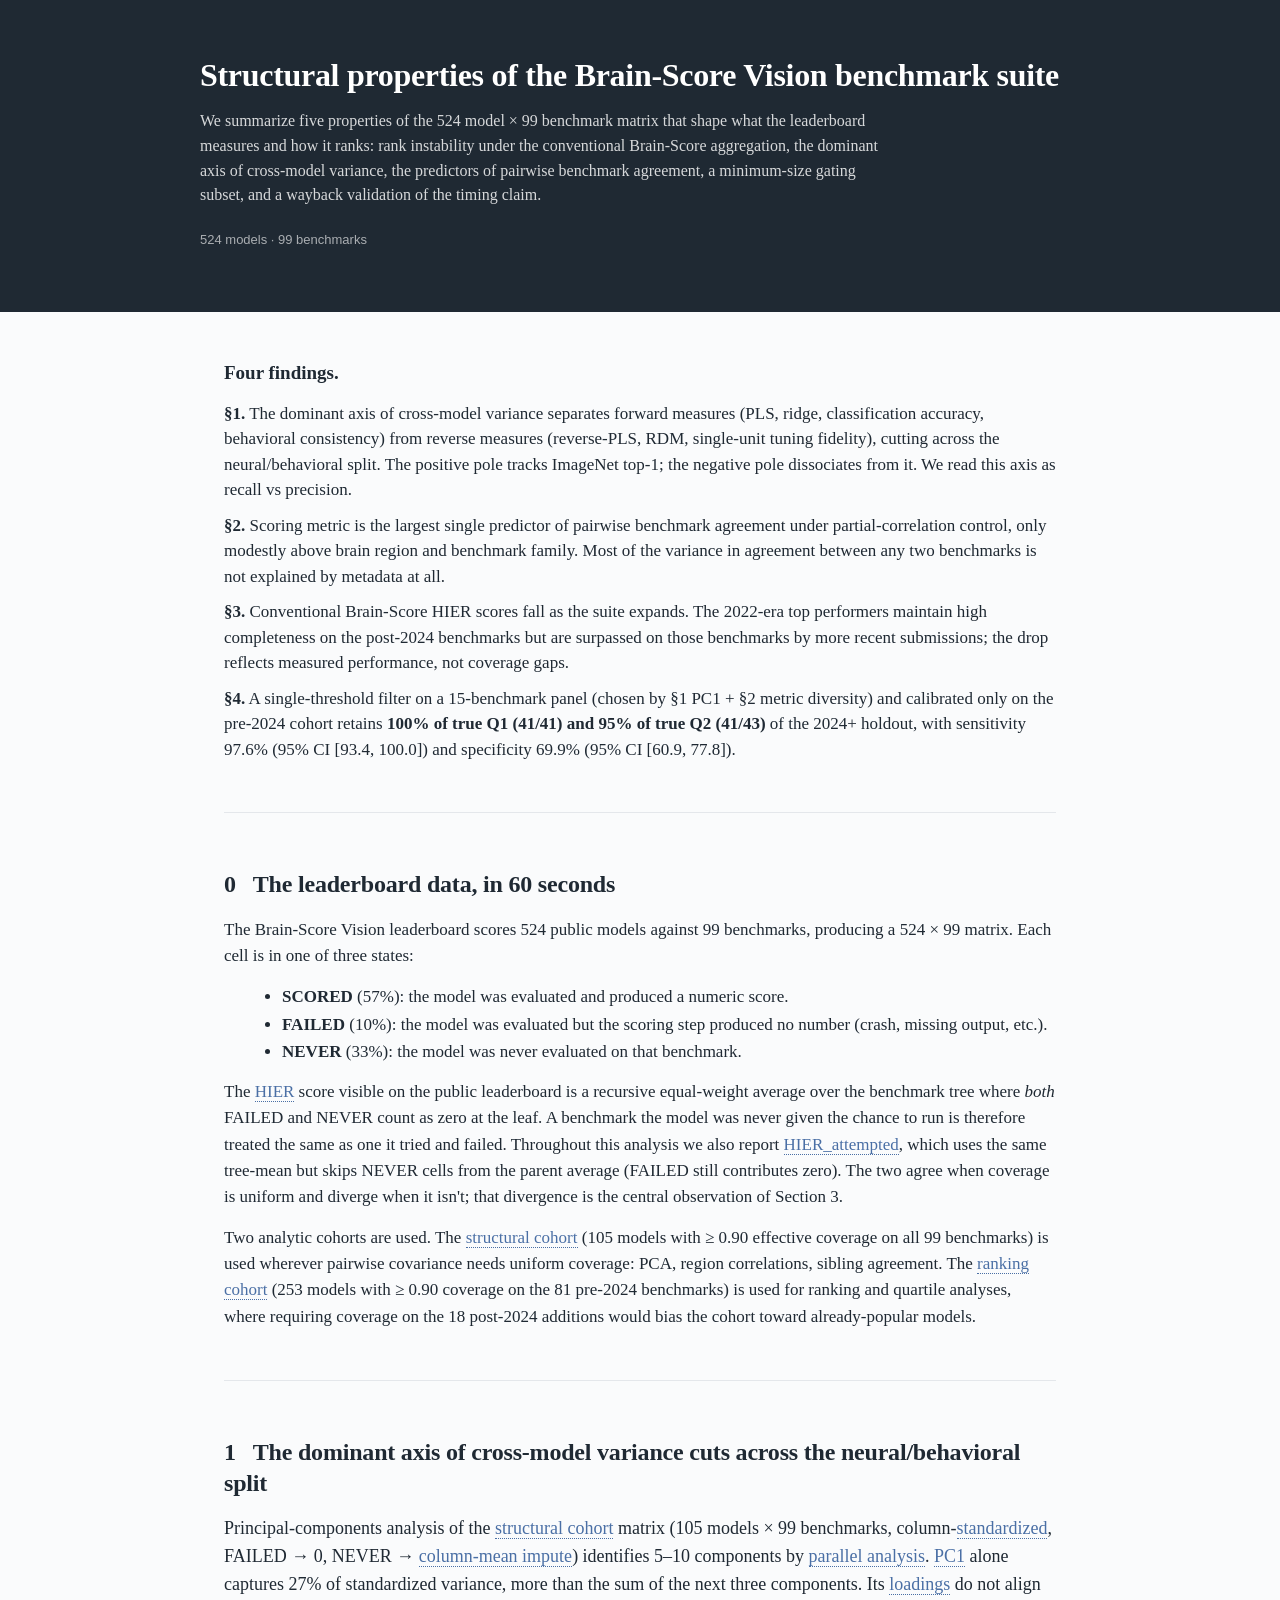
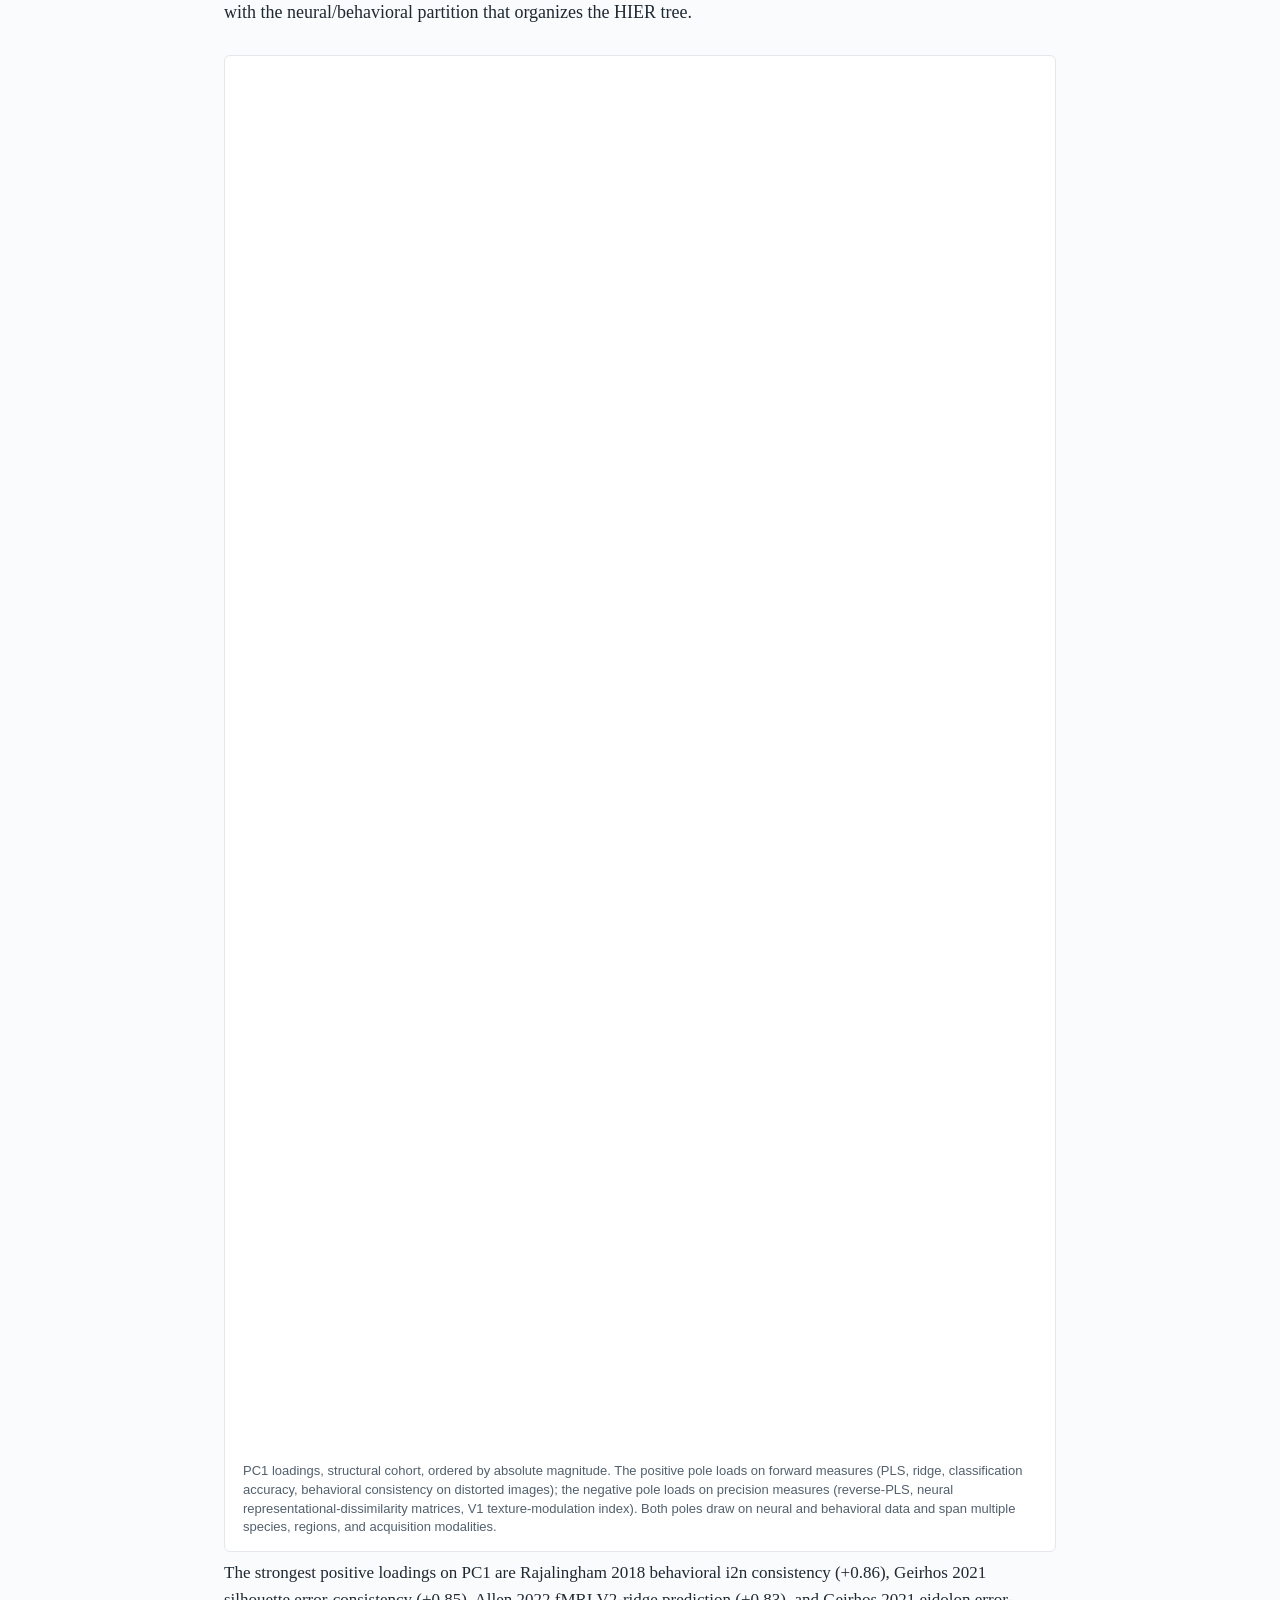
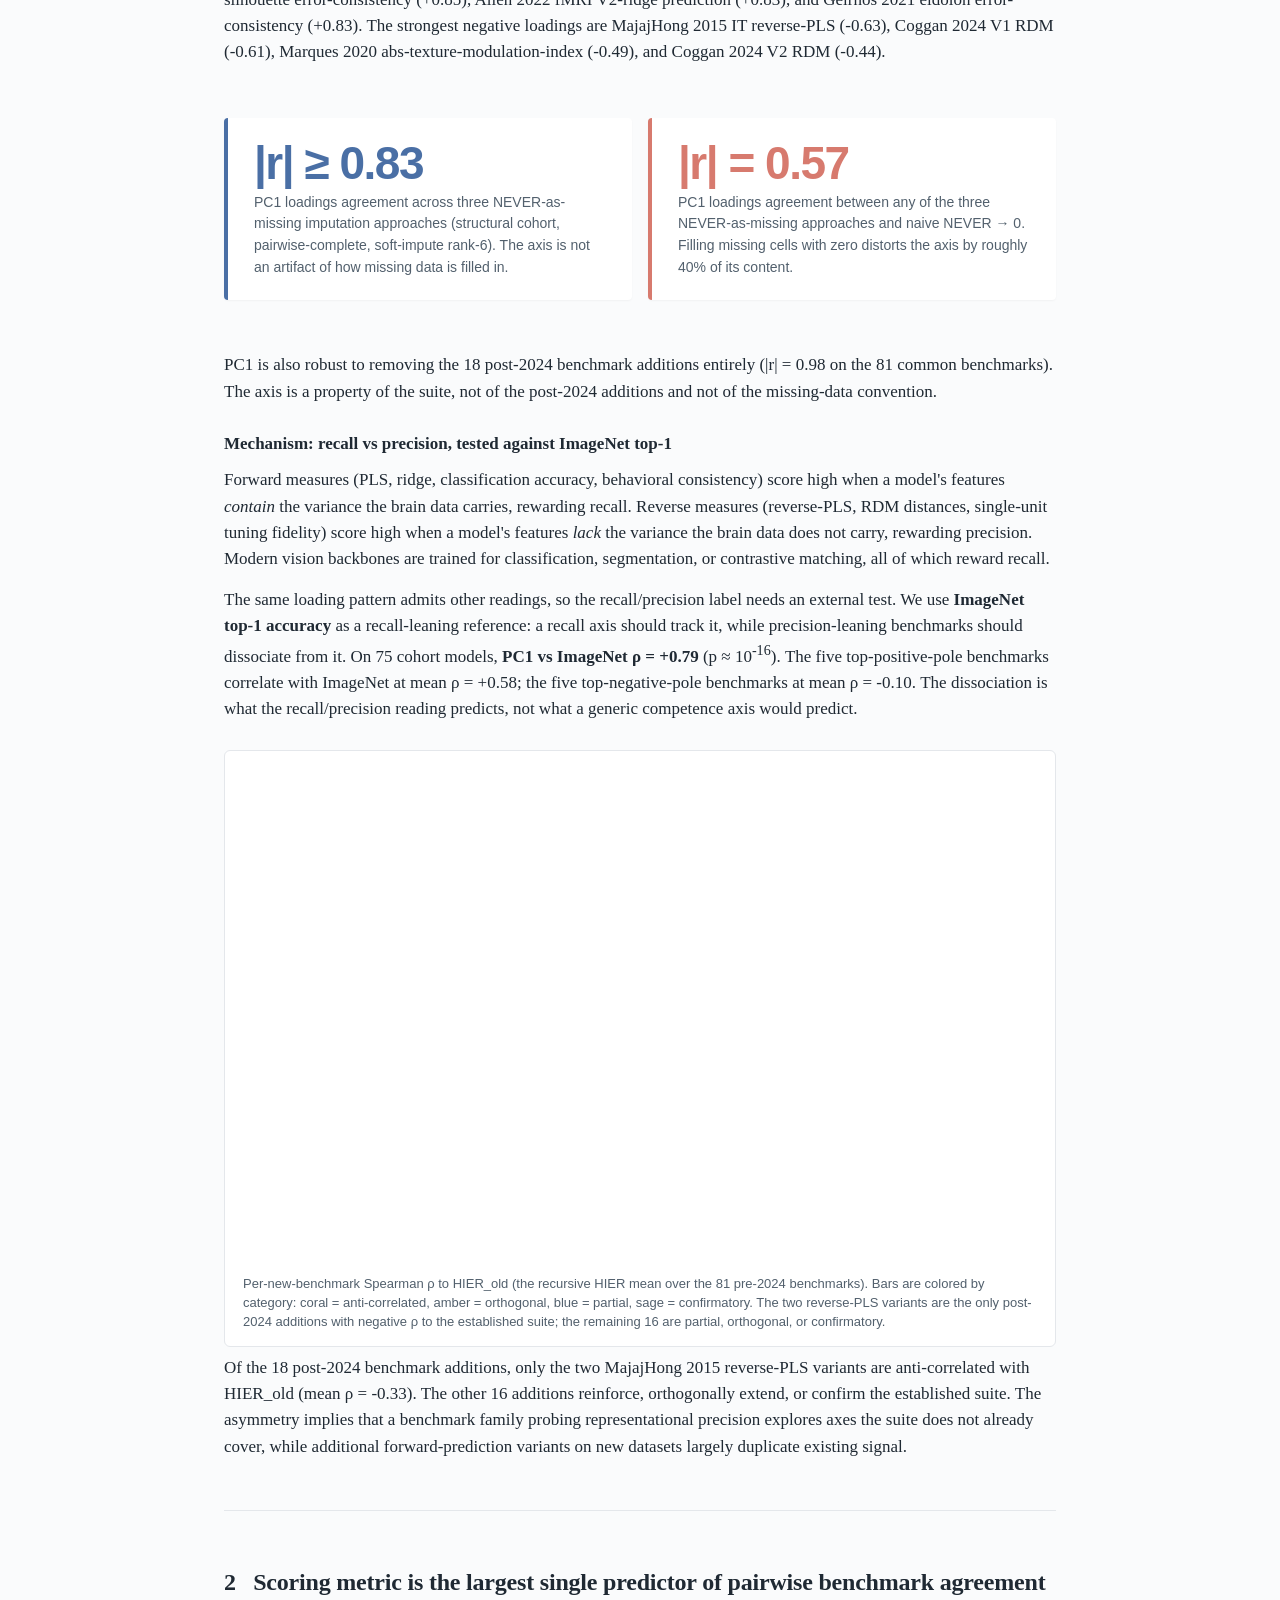
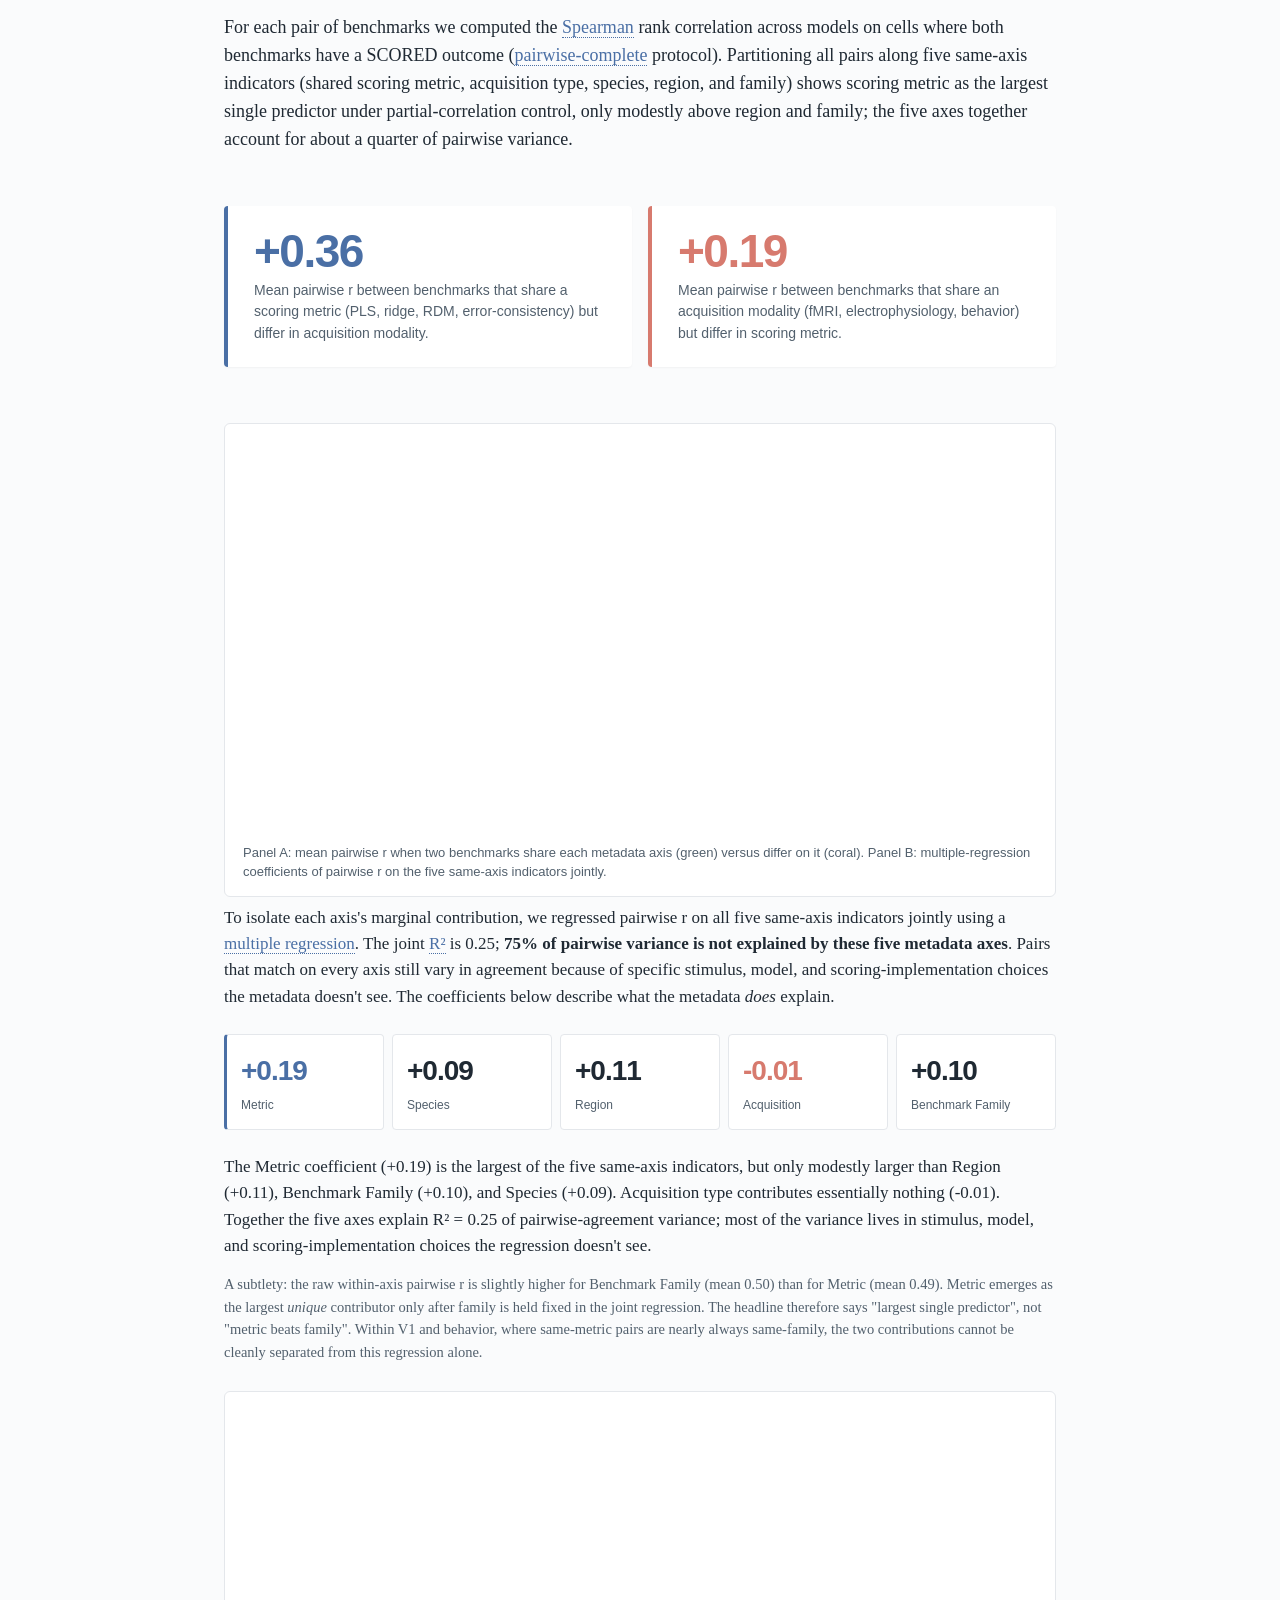
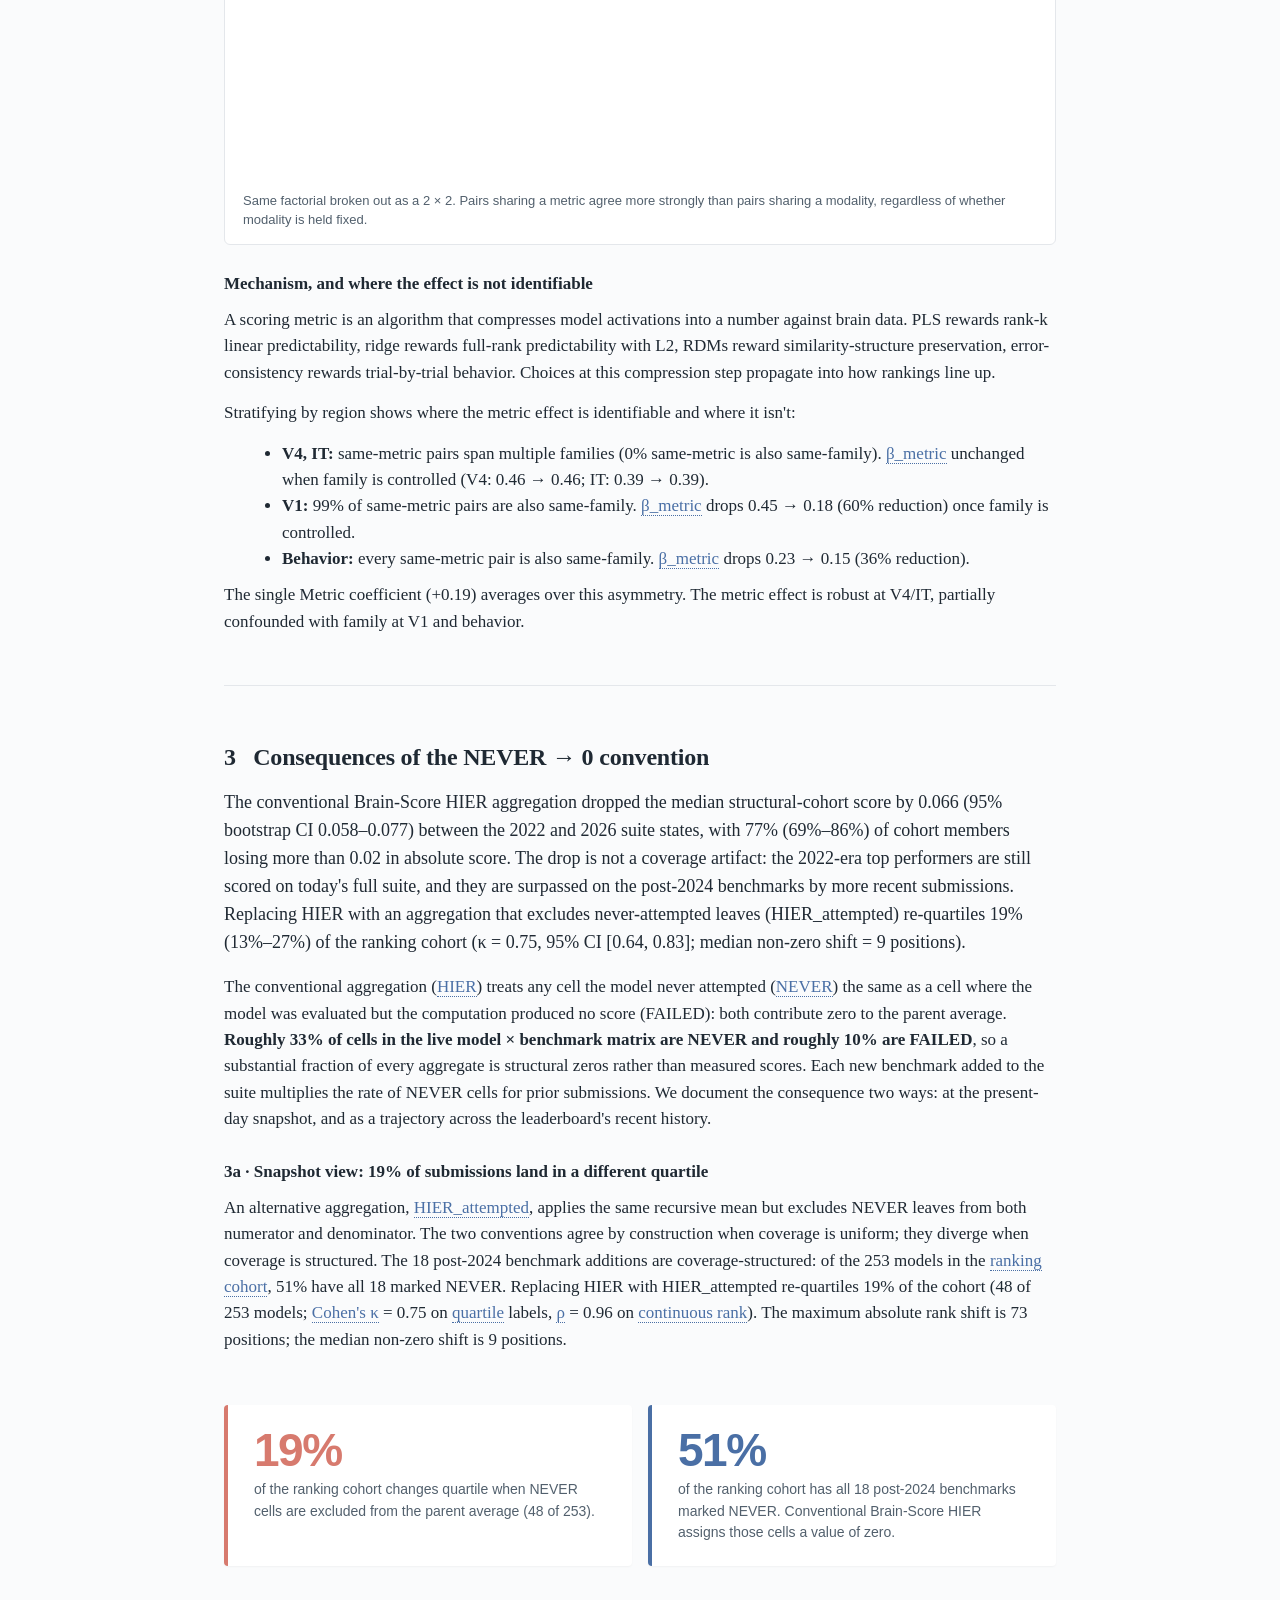
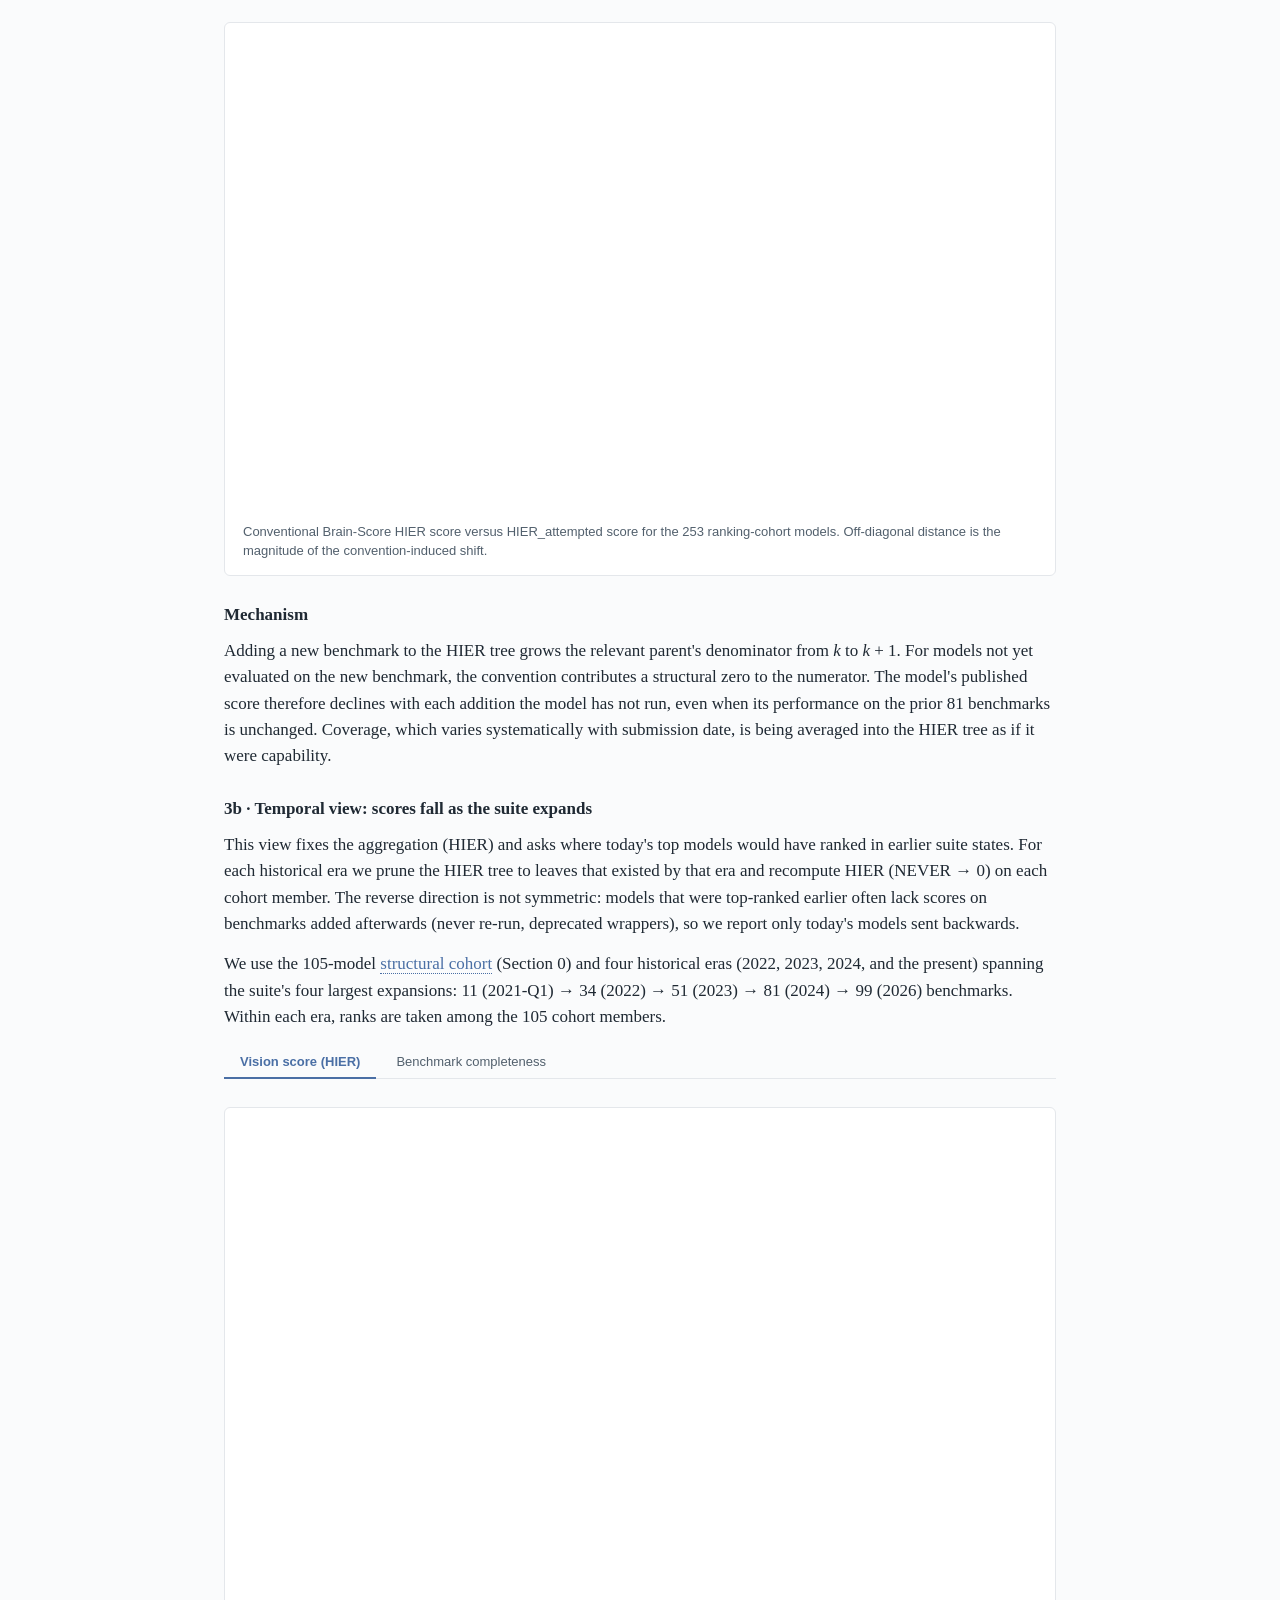
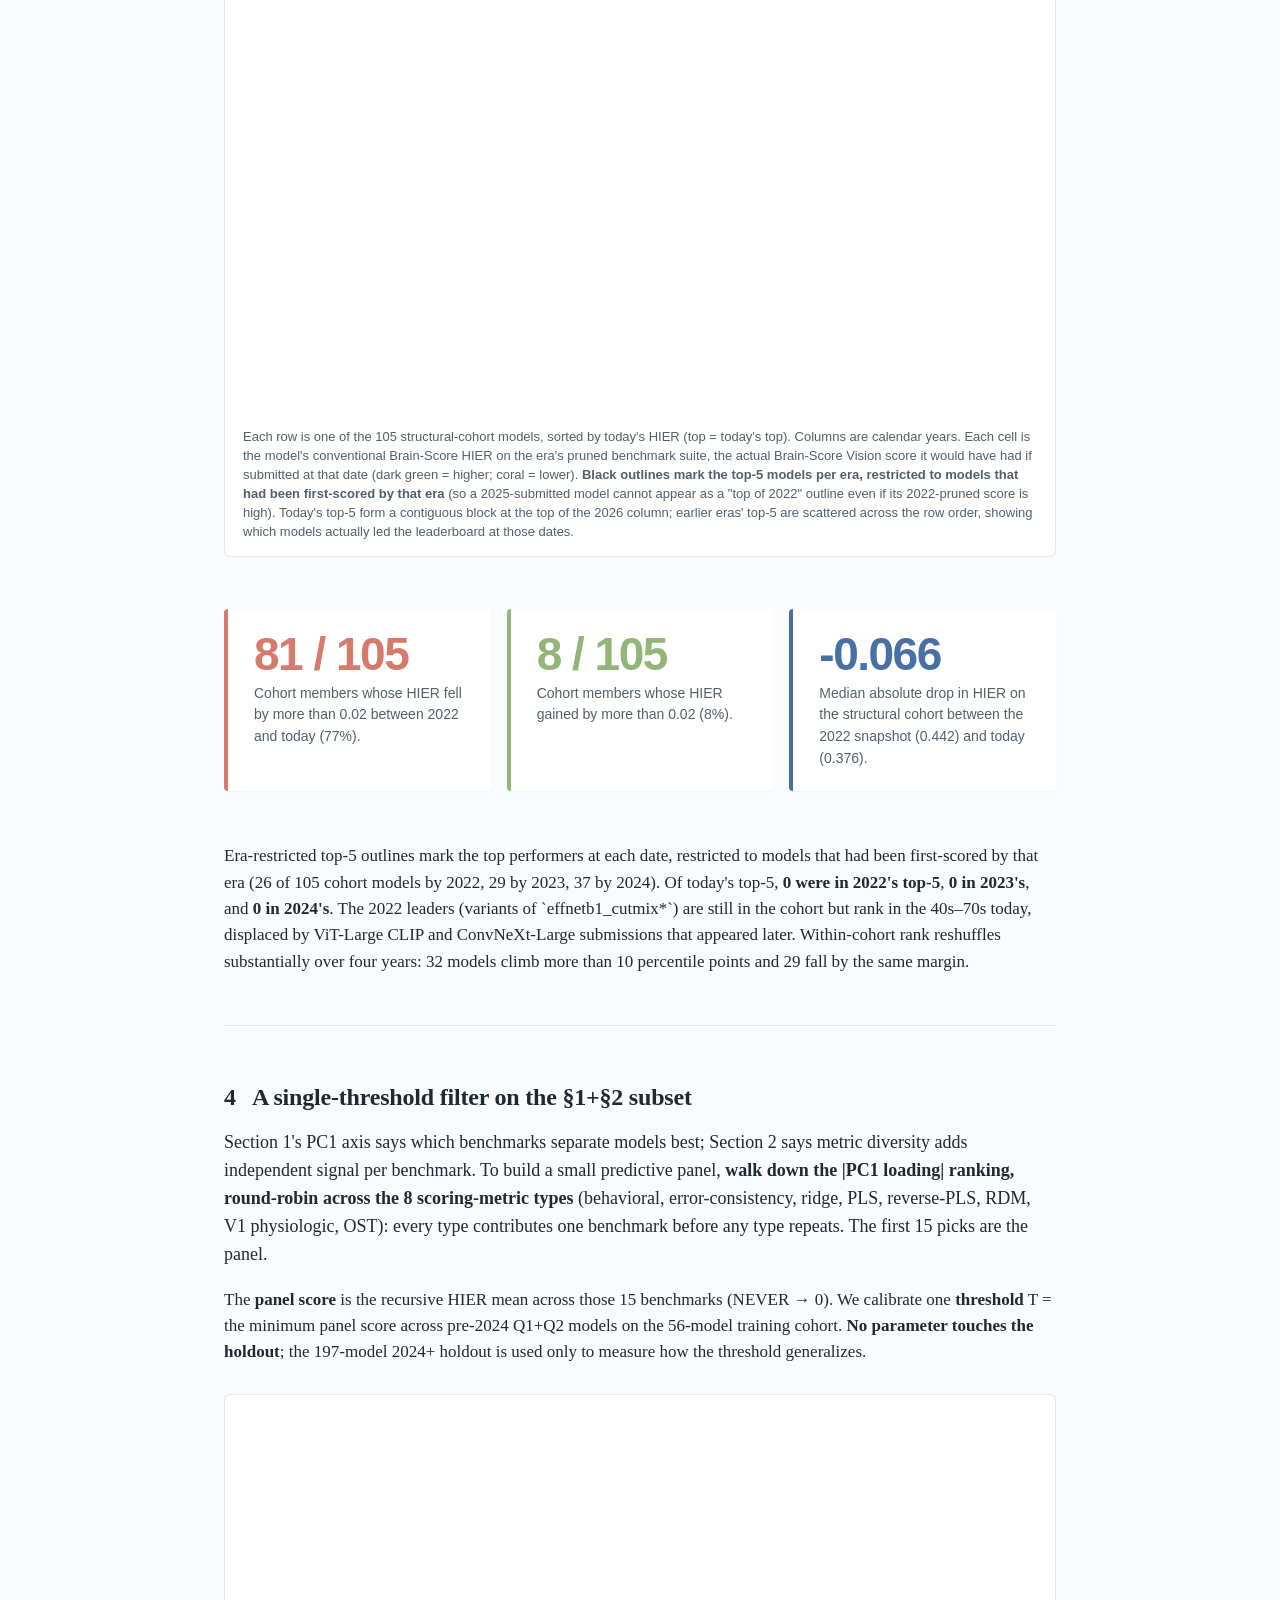
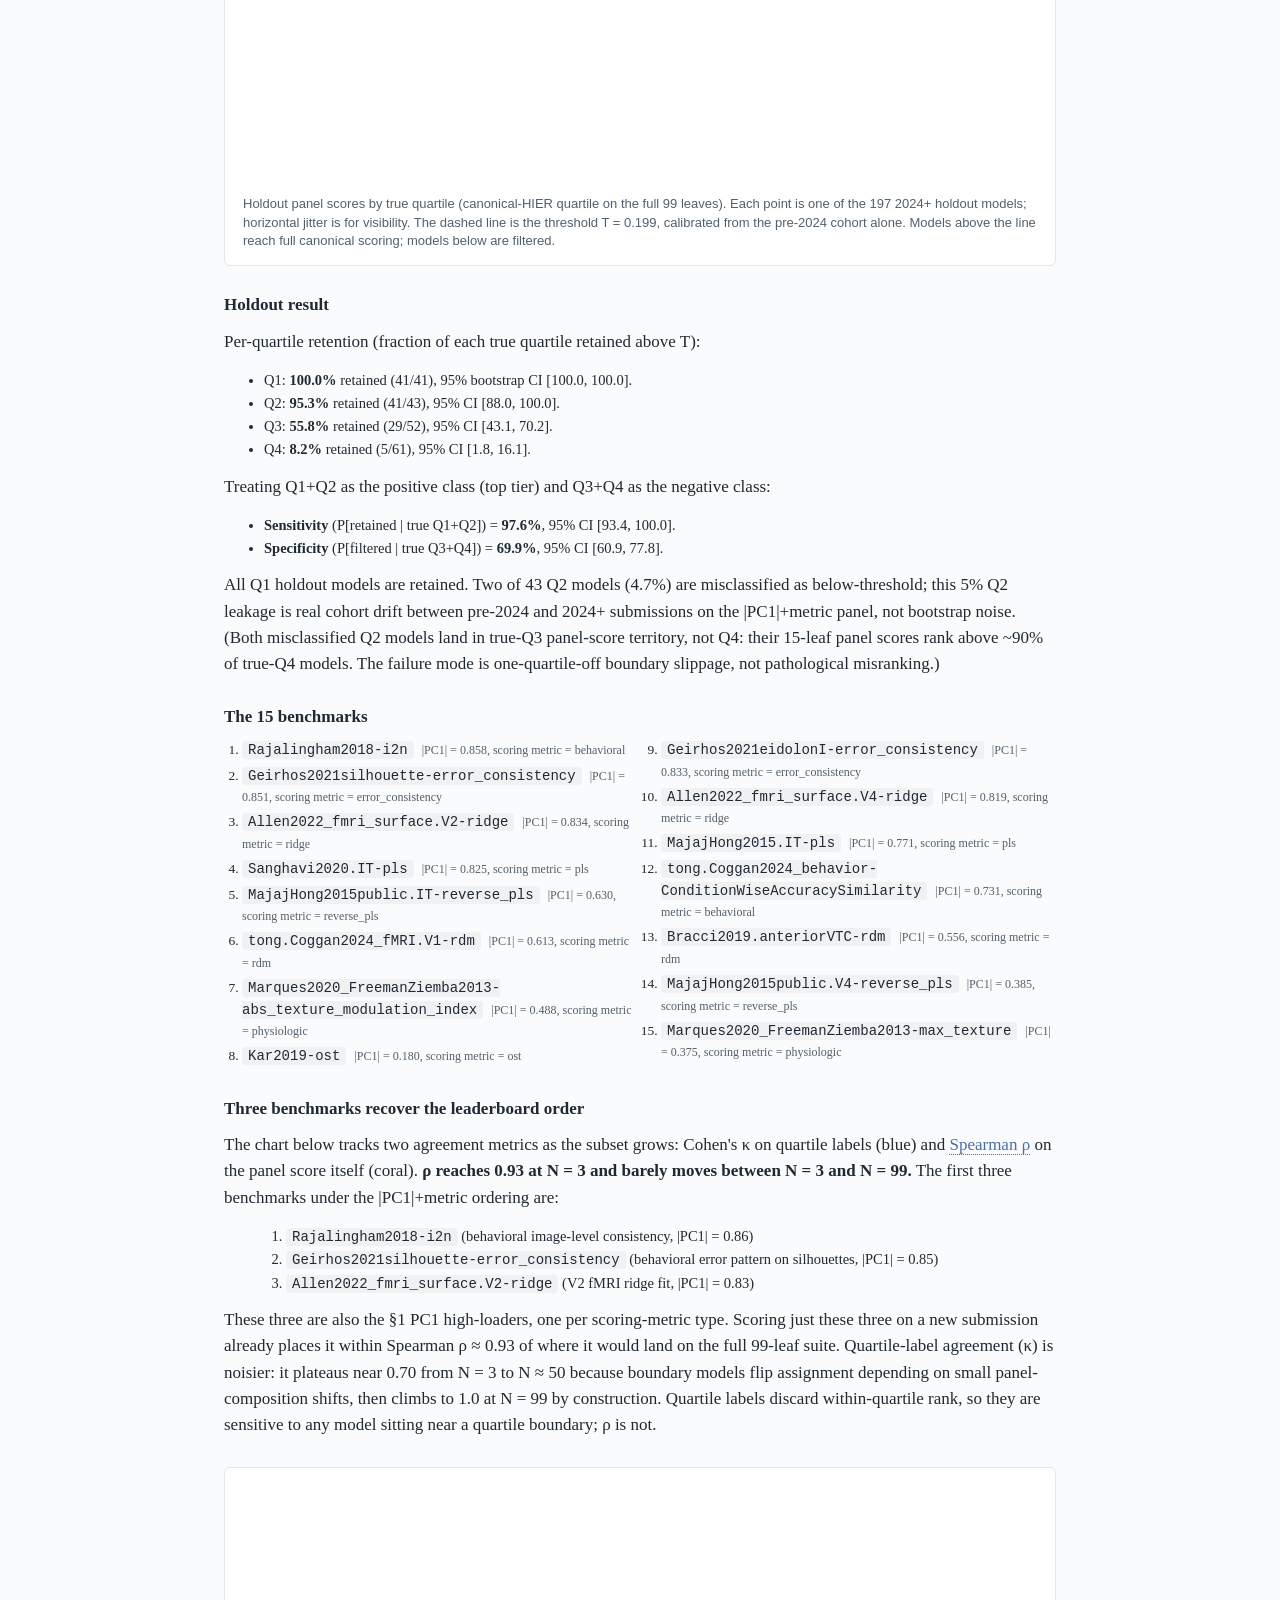
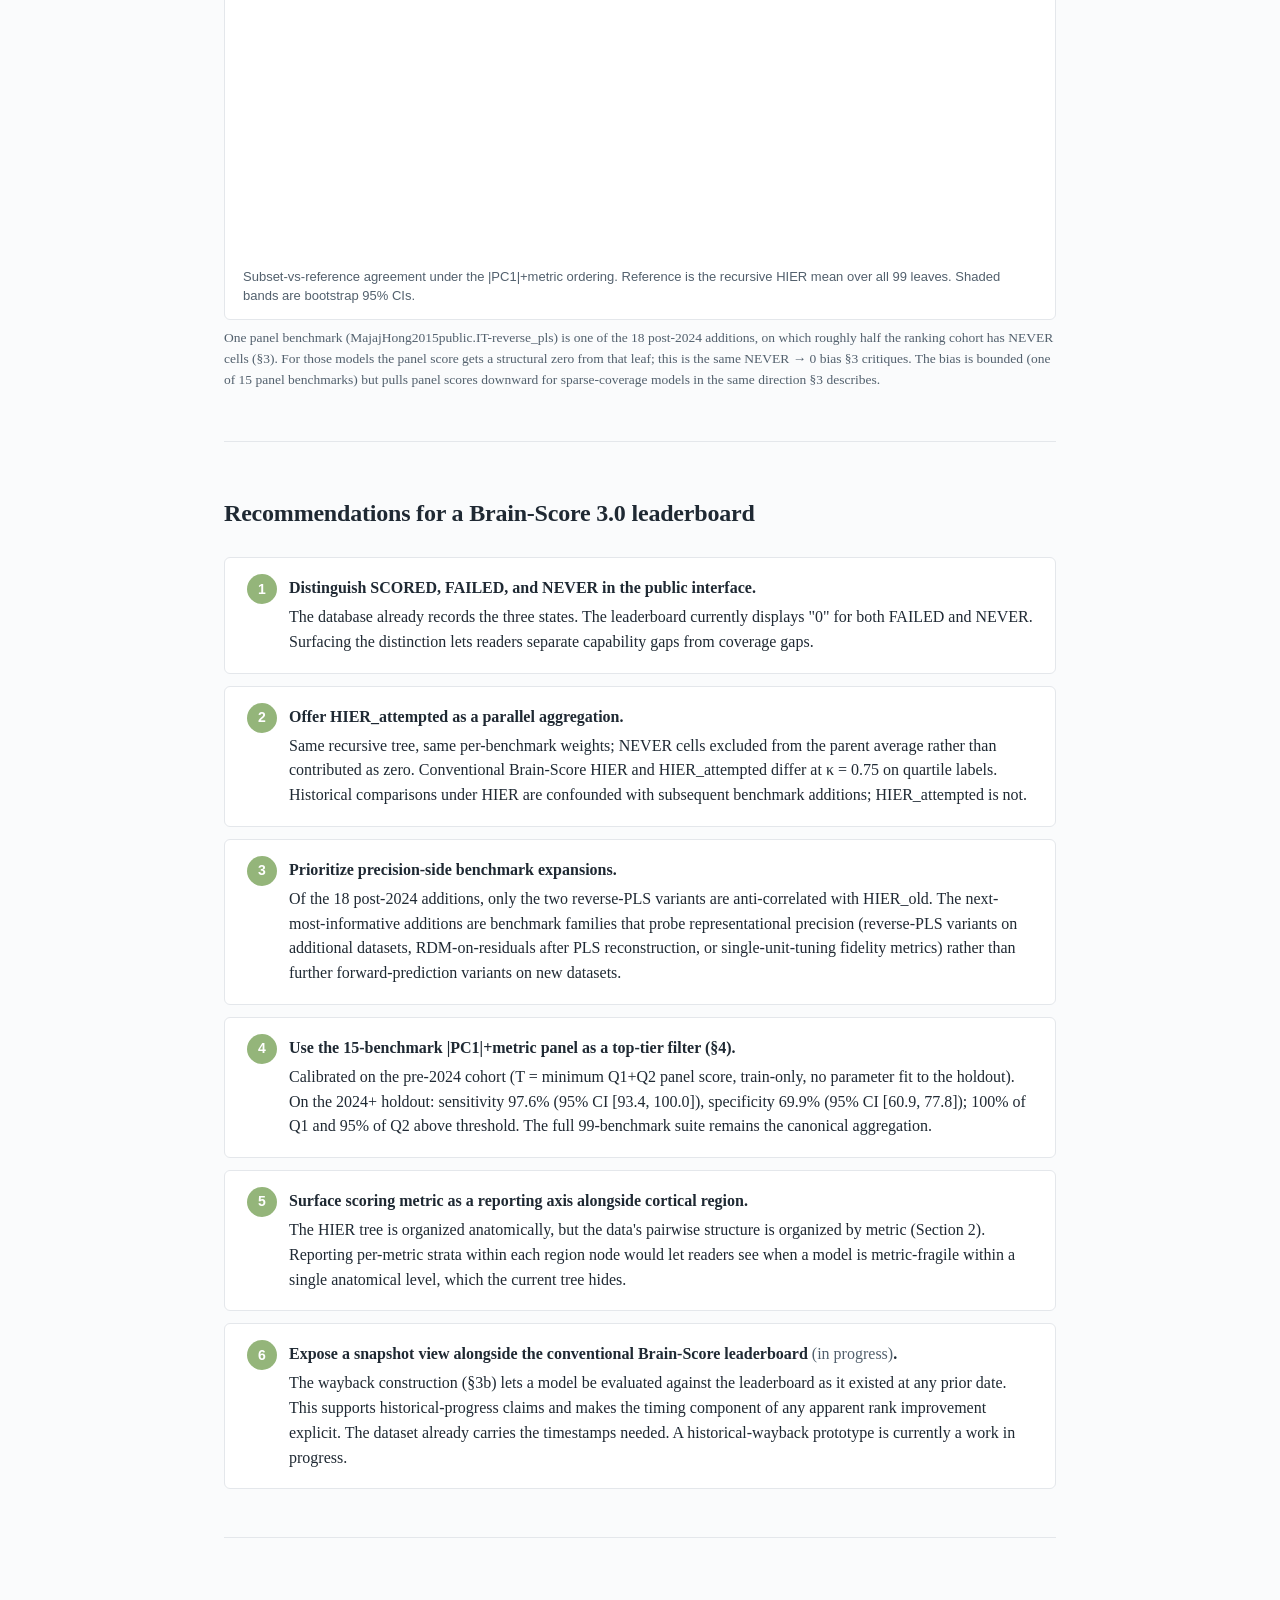
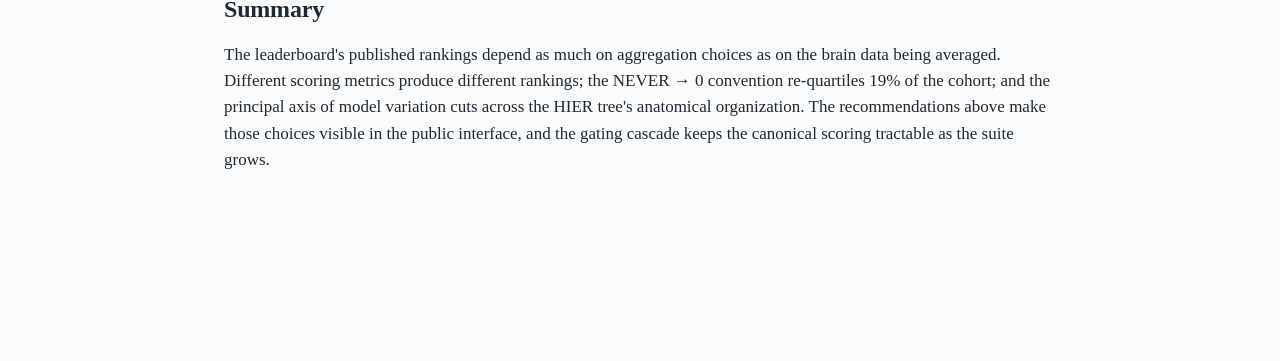
==== commit 0de1ee66: "Tighten section 4 lede: round-robin framing, drop metric-family wording, define panel score and thre" ====
--- a/story/index.html
+++ b/story/index.html
@@ -243,7 +243,7 @@
 
   <p class="lede">Principal-components analysis of the <span class="hint" data-tip="The set of 105 models with effective completeness ≥ 0.90 across ALL 99 leaderboard-visible benchmarks (i.e., the model was scored or attempted-and-failed on at least 89 of the 99 benchmarks). Used for structural analyses (PCA, region correlations, sibling agreement, behavior families) where pairwise covariance requires uniform benchmark coverage. After within-family deduplication at Spearman r ≥ 0.95, 108 → 105 models." tabindex="0">structural cohort</span> matrix (105 models × 99 benchmarks, column-<span class="hint" data-tip="Each benchmark column is z-scored before PCA (subtract the cohort mean, divide by the cohort standard deviation), so every benchmark contributes the same total variance regardless of its raw scale." tabindex="0">standardized</span>, FAILED → 0, NEVER → <span class="hint" data-tip="Fill a missing cell in the model × benchmark matrix with the average of the column it belongs to (averaging over models that did score that benchmark). The simplest imputation possible; used only when a small fraction of cells need filling (e.g., the ≤0.5% NEVER cells inside the structural cohort) and the imputed values are not the focus of the analysis." tabindex="0">column-mean impute</span>) identifies 5–10 components by <span class="hint" data-tip="A method (Horn, 1965) for deciding how many PCs are real vs. sampling noise. Generate many random matrices of the same shape as the data, compute their eigenvalues, and keep only the observed eigenvalues that exceed the 95th percentile of the random null at the same rank position. At N ≈ P this is the standard correction to the eigenvalue inflation that Kaiser and cumulative-variance rules suffer from." tabindex="0">parallel analysis</span>. <span class="hint" data-tip="An axis of the data along which models vary the most. PC1 is the direction of largest variance; PC2 is the next-largest direction perpendicular to PC1; etc. Each PC has an eigenvalue (how much variance it captures) and loadings (which benchmarks define it)." tabindex="0">PC1</span> alone captures 27% of standardized variance, more than the sum of the next three components. Its <span class="hint" data-tip="The Pearson correlation between an original variable (here, a benchmark) and a principal component. A high positive loading means the benchmark moves in the same direction as the PC; a high negative loading means it moves opposite. Loadings range from -1 to +1." tabindex="0">loadings</span> do not align with the neural/behavioral partition that organizes the HIER tree.</p>
 
-  <div class="fig"><div id="plot-ece7946f4335" class="plotly-graph-div" data-defer="1" style="height:1386px; min-height:1386px; width:100%;"></div><script>window.__plotly_pending=window.__plotly_pending||{};window.__plotly_pending["plot-ece7946f4335"]={"data":[{"colorbar":{"thickness":11,"title":{"text":"Loading"}},"colorscale":[[0.0,"#C97A6F"],[0.25,"#E5B3AB"],[0.5,"#F5F1E8"],[0.75,"#B7D6A8"],[1.0,"#6FA666"]],"hoverinfo":"text","hovertext":[["\u003cb\u003eAllen2022_fmri_surface.IT-rdm\u003c\u002fb\u003e\u003cbr\u003ePC1 loading: +0.354"],["\u003cb\u003eAllen2022_fmri_surface.IT-ridge\u003c\u002fb\u003e\u003cbr\u003ePC1 loading: +0.810"],["\u003cb\u003eAllen2022_fmri_surface.V1-rdm\u003c\u002fb\u003e\u003cbr\u003ePC1 loading: +0.100"],["\u003cb\u003eAllen2022_fmri_surface.V1-ridge\u003c\u002fb\u003e\u003cbr\u003ePC1 loading: +0.733"],["\u003cb\u003eAllen2022_fmri_surface.V2-rdm\u003c\u002fb\u003e\u003cbr\u003ePC1 loading: +0.190"],["\u003cb\u003eAllen2022_fmri_surface.V2-ridge\u003c\u002fb\u003e\u003cbr\u003ePC1 loading: +0.834"],["\u003cb\u003eAllen2022_fmri_surface.V4-rdm\u003c\u002fb\u003e\u003cbr\u003ePC1 loading: +0.218"],["\u003cb\u003eAllen2022_fmri_surface.V4-ridge\u003c\u002fb\u003e\u003cbr\u003ePC1 loading: +0.819"],["\u003cb\u003eBMD2024.dotted_1Behavioral-accuracy_distance\u003c\u002fb\u003e\u003cbr\u003ePC1 loading: +0.552"],["\u003cb\u003eBMD2024.dotted_2Behavioral-accuracy_distance\u003c\u002fb\u003e\u003cbr\u003ePC1 loading: +0.540"],["\u003cb\u003eBMD2024.texture_1Behavioral-accuracy_distance\u003c\u002fb\u003e\u003cbr\u003ePC1 loading: +0.612"],["\u003cb\u003eBMD2024.texture_2Behavioral-accuracy_distance\u003c\u002fb\u003e\u003cbr\u003ePC1 loading: +0.601"],["\u003cb\u003eBaker2022fragmented-accuracy_delta\u003c\u002fb\u003e\u003cbr\u003ePC1 loading: +0.675"],["\u003cb\u003eBaker2022frankenstein-accuracy_delta\u003c\u002fb\u003e\u003cbr\u003ePC1 loading: +0.687"],["\u003cb\u003eBaker2022inverted-accuracy_delta\u003c\u002fb\u003e\u003cbr\u003ePC1 loading: +0.280"],["\u003cb\u003eBracci2019.anteriorVTC-rdm\u003c\u002fb\u003e\u003cbr\u003ePC1 loading: +0.556"],["\u003cb\u003eFerguson2024circle_line-value_delta\u003c\u002fb\u003e\u003cbr\u003ePC1 loading: +0.223"],["\u003cb\u003eFerguson2024color-value_delta\u003c\u002fb\u003e\u003cbr\u003ePC1 loading: +0.694"],["\u003cb\u003eFerguson2024convergence-value_delta\u003c\u002fb\u003e\u003cbr\u003ePC1 loading: -0.035"],["\u003cb\u003eFerguson2024eighth-value_delta\u003c\u002fb\u003e\u003cbr\u003ePC1 loading: +0.433"],["\u003cb\u003eFerguson2024gray_easy-value_delta\u003c\u002fb\u003e\u003cbr\u003ePC1 loading: +0.393"],["\u003cb\u003eFerguson2024gray_hard-value_delta\u003c\u002fb\u003e\u003cbr\u003ePC1 loading: +0.166"],["\u003cb\u003eFerguson2024half-value_delta\u003c\u002fb\u003e\u003cbr\u003ePC1 loading: +0.281"],["\u003cb\u003eFerguson2024juncture-value_delta\u003c\u002fb\u003e\u003cbr\u003ePC1 loading: +0.210"],["\u003cb\u003eFerguson2024lle-value_delta\u003c\u002fb\u003e\u003cbr\u003ePC1 loading: +0.041"],["\u003cb\u003eFerguson2024llh-value_delta\u003c\u002fb\u003e\u003cbr\u003ePC1 loading: -0.109"],["\u003cb\u003eFerguson2024quarter-value_delta\u003c\u002fb\u003e\u003cbr\u003ePC1 loading: +0.369"],["\u003cb\u003eFerguson2024round_f-value_delta\u003c\u002fb\u003e\u003cbr\u003ePC1 loading: -0.081"],["\u003cb\u003eFerguson2024round_v-value_delta\u003c\u002fb\u003e\u003cbr\u003ePC1 loading: +0.131"],["\u003cb\u003eFerguson2024tilted_line-value_delta\u003c\u002fb\u003e\u003cbr\u003ePC1 loading: +0.283"],["\u003cb\u003eFreemanZiemba2013.V1-pls\u003c\u002fb\u003e\u003cbr\u003ePC1 loading: -0.108"],["\u003cb\u003eFreemanZiemba2013.V2-pls\u003c\u002fb\u003e\u003cbr\u003ePC1 loading: +0.531"],["\u003cb\u003eGeirhos2021colour-error_consistency\u003c\u002fb\u003e\u003cbr\u003ePC1 loading: +0.749"],["\u003cb\u003eGeirhos2021contrast-error_consistency\u003c\u002fb\u003e\u003cbr\u003ePC1 loading: +0.582"],["\u003cb\u003eGeirhos2021cueconflict-error_consistency\u003c\u002fb\u003e\u003cbr\u003ePC1 loading: +0.754"],["\u003cb\u003eGeirhos2021edge-error_consistency\u003c\u002fb\u003e\u003cbr\u003ePC1 loading: +0.595"],["\u003cb\u003eGeirhos2021eidolonI-error_consistency\u003c\u002fb\u003e\u003cbr\u003ePC1 loading: +0.833"],["\u003cb\u003eGeirhos2021eidolonII-error_consistency\u003c\u002fb\u003e\u003cbr\u003ePC1 loading: +0.807"],["\u003cb\u003eGeirhos2021eidolonIII-error_consistency\u003c\u002fb\u003e\u003cbr\u003ePC1 loading: +0.826"],["\u003cb\u003eGeirhos2021falsecolour-error_consistency\u003c\u002fb\u003e\u003cbr\u003ePC1 loading: +0.761"],["\u003cb\u003eGeirhos2021highpass-error_consistency\u003c\u002fb\u003e\u003cbr\u003ePC1 loading: +0.561"],["\u003cb\u003eGeirhos2021lowpass-error_consistency\u003c\u002fb\u003e\u003cbr\u003ePC1 loading: +0.763"],["\u003cb\u003eGeirhos2021phasescrambling-error_consistency\u003c\u002fb\u003e\u003cbr\u003ePC1 loading: +0.744"],["\u003cb\u003eGeirhos2021powerequalisation-error_consistency\u003c\u002fb\u003e\u003cbr\u003ePC1 loading: +0.722"],["\u003cb\u003eGeirhos2021rotation-error_consistency\u003c\u002fb\u003e\u003cbr\u003ePC1 loading: +0.757"],["\u003cb\u003eGeirhos2021silhouette-error_consistency\u003c\u002fb\u003e\u003cbr\u003ePC1 loading: +0.851"],["\u003cb\u003eGeirhos2021sketch-error_consistency\u003c\u002fb\u003e\u003cbr\u003ePC1 loading: +0.719"],["\u003cb\u003eGeirhos2021stylized-error_consistency\u003c\u002fb\u003e\u003cbr\u003ePC1 loading: +0.792"],["\u003cb\u003eGeirhos2021uniformnoise-error_consistency\u003c\u002fb\u003e\u003cbr\u003ePC1 loading: +0.752"],["\u003cb\u003eGifford2022.IT-ridgecv\u003c\u002fb\u003e\u003cbr\u003ePC1 loading: +0.719"],["\u003cb\u003eHebart2023-match\u003c\u002fb\u003e\u003cbr\u003ePC1 loading: +0.400"],["\u003cb\u003eHebart2023_fmri.IT-ridgecv\u003c\u002fb\u003e\u003cbr\u003ePC1 loading: +0.711"],["\u003cb\u003eHebart2023_fmri.V1-ridgecv\u003c\u002fb\u003e\u003cbr\u003ePC1 loading: +0.227"],["\u003cb\u003eHebart2023_fmri.V2-ridgecv\u003c\u002fb\u003e\u003cbr\u003ePC1 loading: +0.697"],["\u003cb\u003eHebart2023_fmri.V4-ridgecv\u003c\u002fb\u003e\u003cbr\u003ePC1 loading: +0.535"],["\u003cb\u003eKar2019-ost\u003c\u002fb\u003e\u003cbr\u003ePC1 loading: -0.180"],["\u003cb\u003eMajajHong2015.IT-pls\u003c\u002fb\u003e\u003cbr\u003ePC1 loading: +0.771"],["\u003cb\u003eMajajHong2015.V4-pls\u003c\u002fb\u003e\u003cbr\u003ePC1 loading: +0.617"],["\u003cb\u003eMajajHong2015public.IT-reverse_pls\u003c\u002fb\u003e\u003cbr\u003ePC1 loading: -0.630"],["\u003cb\u003eMajajHong2015public.V4-reverse_pls\u003c\u002fb\u003e\u003cbr\u003ePC1 loading: -0.385"],["\u003cb\u003eManiquet2024-confusion_similarity\u003c\u002fb\u003e\u003cbr\u003ePC1 loading: -0.204"],["\u003cb\u003eManiquet2024-tasks_consistency\u003c\u002fb\u003e\u003cbr\u003ePC1 loading: +0.464"],["\u003cb\u003eMarques2020_Cavanaugh2002-grating_summation_field\u003c\u002fb\u003e\u003cbr\u003ePC1 loading: +0.158"],["\u003cb\u003eMarques2020_Cavanaugh2002-surround_diameter\u003c\u002fb\u003e\u003cbr\u003ePC1 loading: +0.206"],["\u003cb\u003eMarques2020_Cavanaugh2002-surround_suppression_index\u003c\u002fb\u003e\u003cbr\u003ePC1 loading: +0.065"],["\u003cb\u003eMarques2020_DeValois1982-peak_sf\u003c\u002fb\u003e\u003cbr\u003ePC1 loading: -0.014"],["\u003cb\u003eMarques2020_DeValois1982-pref_or\u003c\u002fb\u003e\u003cbr\u003ePC1 loading: +0.310"],["\u003cb\u003eMarques2020_FreemanZiemba2013-abs_texture_modulation_index\u003c\u002fb\u003e\u003cbr\u003ePC1 loading: -0.488"],["\u003cb\u003eMarques2020_FreemanZiemba2013-max_noise\u003c\u002fb\u003e\u003cbr\u003ePC1 loading: +0.301"],["\u003cb\u003eMarques2020_FreemanZiemba2013-max_texture\u003c\u002fb\u003e\u003cbr\u003ePC1 loading: +0.375"],["\u003cb\u003eMarques2020_FreemanZiemba2013-texture_modulation_index\u003c\u002fb\u003e\u003cbr\u003ePC1 loading: -0.056"],["\u003cb\u003eMarques2020_FreemanZiemba2013-texture_selectivity\u003c\u002fb\u003e\u003cbr\u003ePC1 loading: +0.364"],["\u003cb\u003eMarques2020_FreemanZiemba2013-texture_sparseness\u003c\u002fb\u003e\u003cbr\u003ePC1 loading: +0.338"],["\u003cb\u003eMarques2020_FreemanZiemba2013-texture_variance_ratio\u003c\u002fb\u003e\u003cbr\u003ePC1 loading: +0.271"],["\u003cb\u003eMarques2020_Ringach2002-circular_variance\u003c\u002fb\u003e\u003cbr\u003ePC1 loading: +0.288"],["\u003cb\u003eMarques2020_Ringach2002-cv_bandwidth_ratio\u003c\u002fb\u003e\u003cbr\u003ePC1 loading: +0.204"],["\u003cb\u003eMarques2020_Ringach2002-max_dc\u003c\u002fb\u003e\u003cbr\u003ePC1 loading: +0.250"],["\u003cb\u003eMarques2020_Ringach2002-modulation_ratio\u003c\u002fb\u003e\u003cbr\u003ePC1 loading: +0.331"],["\u003cb\u003eMarques2020_Ringach2002-opr_cv_diff\u003c\u002fb\u003e\u003cbr\u003ePC1 loading: +0.151"],["\u003cb\u003eMarques2020_Ringach2002-or_bandwidth\u003c\u002fb\u003e\u003cbr\u003ePC1 loading: +0.345"],["\u003cb\u003eMarques2020_Ringach2002-or_selective\u003c\u002fb\u003e\u003cbr\u003ePC1 loading: +0.110"],["\u003cb\u003eMarques2020_Ringach2002-orth_pref_ratio\u003c\u002fb\u003e\u003cbr\u003ePC1 loading: +0.235"],["\u003cb\u003eMarques2020_Schiller1976-sf_bandwidth\u003c\u002fb\u003e\u003cbr\u003ePC1 loading: +0.059"],["\u003cb\u003eMarques2020_Schiller1976-sf_selective\u003c\u002fb\u003e\u003cbr\u003ePC1 loading: -0.206"],["\u003cb\u003ePapale2025.IT-ridgecv\u003c\u002fb\u003e\u003cbr\u003ePC1 loading: +0.504"],["\u003cb\u003ePapale2025.V1-ridgecv\u003c\u002fb\u003e\u003cbr\u003ePC1 loading: -0.121"],["\u003cb\u003ePapale2025.V4-ridgecv\u003c\u002fb\u003e\u003cbr\u003ePC1 loading: +0.085"],["\u003cb\u003eRajalingham2018-i2n\u003c\u002fb\u003e\u003cbr\u003ePC1 loading: +0.858"],["\u003cb\u003eSanghavi2020.IT-pls\u003c\u002fb\u003e\u003cbr\u003ePC1 loading: +0.825"],["\u003cb\u003eSanghavi2020.V4-pls\u003c\u002fb\u003e\u003cbr\u003ePC1 loading: +0.441"],["\u003cb\u003eSanghaviJozwik2020.IT-pls\u003c\u002fb\u003e\u003cbr\u003ePC1 loading: +0.704"],["\u003cb\u003eSanghaviJozwik2020.V4-pls\u003c\u002fb\u003e\u003cbr\u003ePC1 loading: +0.482"],["\u003cb\u003eSanghaviMurty2020.IT-pls\u003c\u002fb\u003e\u003cbr\u003ePC1 loading: +0.737"],["\u003cb\u003eSanghaviMurty2020.V4-pls\u003c\u002fb\u003e\u003cbr\u003ePC1 loading: +0.693"],["\u003cb\u003etong.Coggan2024_behavior-ConditionWiseAccuracySimilarity\u003c\u002fb\u003e\u003cbr\u003ePC1 loading: +0.731"],["\u003cb\u003etong.Coggan2024_fMRI.IT-rdm\u003c\u002fb\u003e\u003cbr\u003ePC1 loading: -0.183"],["\u003cb\u003etong.Coggan2024_fMRI.V1-rdm\u003c\u002fb\u003e\u003cbr\u003ePC1 loading: -0.613"],["\u003cb\u003etong.Coggan2024_fMRI.V2-rdm\u003c\u002fb\u003e\u003cbr\u003ePC1 loading: -0.438"],["\u003cb\u003etong.Coggan2024_fMRI.V4-rdm\u003c\u002fb\u003e\u003cbr\u003ePC1 loading: -0.002"]],"text":[["+0.35"],["+0.81"],["+0.10"],["+0.73"],["+0.19"],["+0.83"],["+0.22"],["+0.82"],["+0.55"],["+0.54"],["+0.61"],["+0.60"],["+0.67"],["+0.69"],["+0.28"],["+0.56"],["+0.22"],["+0.69"],["-0.03"],["+0.43"],["+0.39"],["+0.17"],["+0.28"],["+0.21"],["+0.04"],["-0.11"],["+0.37"],["-0.08"],["+0.13"],["+0.28"],["-0.11"],["+0.53"],["+0.75"],["+0.58"],["+0.75"],["+0.60"],["+0.83"],["+0.81"],["+0.83"],["+0.76"],["+0.56"],["+0.76"],["+0.74"],["+0.72"],["+0.76"],["+0.85"],["+0.72"],["+0.79"],["+0.75"],["+0.72"],["+0.40"],["+0.71"],["+0.23"],["+0.70"],["+0.54"],["-0.18"],["+0.77"],["+0.62"],["-0.63"],["-0.38"],["-0.20"],["+0.46"],["+0.16"],["+0.21"],["+0.06"],["-0.01"],["+0.31"],["-0.49"],["+0.30"],["+0.37"],["-0.06"],["+0.36"],["+0.34"],["+0.27"],["+0.29"],["+0.20"],["+0.25"],["+0.33"],["+0.15"],["+0.34"],["+0.11"],["+0.24"],["+0.06"],["-0.21"],["+0.50"],["-0.12"],["+0.09"],["+0.86"],["+0.82"],["+0.44"],["+0.70"],["+0.48"],["+0.74"],["+0.69"],["+0.73"],["-0.18"],["-0.61"],["-0.44"],["-0.00"]],"textfont":{"size":9},"texttemplate":"%{text}","x":["PC1"],"y":["Allen22.IT-rdm","Allen22.IT-ridge","Allen22.V1-rdm","Allen22.V1-ridge","Allen22.V2-rdm","Allen22.V2-ridge","Allen22.V4-rdm","Allen22.V4-ridge","BMD2024.dotted_1Behavioral-accuracy_d\u2026","BMD2024.dotted_2Behavioral-accuracy_d\u2026","BMD2024.texture_1Behavioral-accuracy_\u2026","BMD2024.texture_2Behavioral-accuracy_\u2026","Bak22fragmented-accuracy_delta","Bak22frankenstein-accuracy_delta","Bak22inverted-accuracy_delta","Bracci2019.anteriorVTC-rdm","Ferg24circle_line-value_delta","Ferg24color-value_delta","Ferg24convergence-value_delta","Ferg24eighth-value_delta","Ferg24gray_easy-value_delta","Ferg24gray_hard-value_delta","Ferg24half-value_delta","Ferg24juncture-value_delta","Ferg24lle-value_delta","Ferg24llh-value_delta","Ferg24quarter-value_delta","Ferg24round_f-value_delta","Ferg24round_v-value_delta","Ferg24tilted_line-value_delta","FZ13.V1-pls","FZ13.V2-pls","Geir21colour-ec","Geir21contrast-ec","Geir21cueconflict-ec","Geir21edge-ec","Geir21eidolonI-ec","Geir21eidolonII-ec","Geir21eidolonIII-ec","Geir21falsecolour-ec","Geir21highpass-ec","Geir21lowpass-ec","Geir21phasescrambling-ec","Geir21powerequalisation-ec","Geir21rotation-ec","Geir21silhouette-ec","Geir21sketch-ec","Geir21stylized-ec","Geir21uniformnoise-ec","Gif22.IT-ridgecv","Heb23-match","Heb23.IT-ridgecv","Heb23.V1-ridgecv","Heb23.V2-ridgecv","Heb23.V4-ridgecv","Kar2019-ost","MH15.IT-pls","MH15.V4-pls","MH15pub.IT-reverse_pls","MH15pub.V4-reverse_pls","Man24-confusion_similarity","Man24-tasks_consistency","Marq.Cavanaugh2002-grating_summation_\u2026","Marq.Cavanaugh2002-surround_diameter","Marq.Cavanaugh2002-surround_suppressi\u2026","Marq.DeValois1982-peak_sf","Marq.DeValois1982-pref_or","Marq.FZ13-abs_texture_modulation_index","Marq.FZ13-max_noise","Marq.FZ13-max_texture","Marq.FZ13-texture_modulation_index","Marq.FZ13-texture_selectivity","Marq.FZ13-texture_sparseness","Marq.FZ13-texture_variance_ratio","Marq.Ringach2002-circular_variance","Marq.Ringach2002-cv_bandwidth_ratio","Marq.Ringach2002-max_dc","Marq.Ringach2002-modulation_ratio","Marq.Ringach2002-opr_cv_diff","Marq.Ringach2002-or_bandwidth","Marq.Ringach2002-or_selective","Marq.Ringach2002-orth_pref_ratio","Marq.Schiller1976-sf_bandwidth","Marq.Schiller1976-sf_selective","Pap25.IT-ridgecv","Pap25.V1-ridgecv","Pap25.V4-ridgecv","Raj18-i2n","San20.IT-pls","San20.V4-pls","SanJ20.IT-pls","SanJ20.V4-pls","SanM20.IT-pls","SanM20.V4-pls","tong.Cogg24-beh-ConditionWiseAccuracy\u2026","tong.Cogg24.IT-rdm","tong.Cogg24.V1-rdm","tong.Cogg24.V2-rdm","tong.Cogg24.V4-rdm"],"z":{"dtype":"f8","bdata":"SxKoKD2n1j\u002fGaubWJe\u002fpPwxdULqdjbk\u002f8aWWNaxz5z8Xe96\u002fp1rIP7mJdwiTseo\u002fDUA3eIjzyz9x6RR3fjHqP\u002fMIauhdrOE\u002faNz00oFG4T8iwqyfTJfjP2Mm\u002fDq4PeM\u002fyhf+qW2Y5T9fMJdZDfrlPxchRcSx6tE\u002flvZHG47K4T+lKEmEEZPMP7o\u002foRL7OOY\u002fdHg64l3cob\u002fP75yMpLDbP\u002f+HtUYzJdk\u002fSpOCXuE5xT+6RmqDQvvRP+9QSplQ3co\u002fHw9jInkIpT\u002fooHJRVc27v4hvopoKodc\u002f4Q0wCiietL9FesCv4r3AP4HU1JPgGNI\u002fIytYygTGu78ElfYVLvvgPxuyW0vW8+c\u002fKJjoROad4j9qnnmyCB\u002foP3XiOTtUDOM\u002feQNG\u002fbuo6j9EyI7hg9XpP5wBinAhcOo\u002fhafVUCRb6D9rCMUxz\u002fXhPzZ52\u002fTybeg\u002f91sM4lPS5z8OLotX0RnnPxa3r4fLN+g\u002fnSLuDIk56z8owZlgsADnPyNnPFXcVuk\u002fZN7+X98O6D8ULb1VAATnP8QeMpg7ntk\u002ftO\u002fLIPW95j8jqNlSix7NP1xNI9LjSuY\u002fNChU7Lgg4T\u002f\u002fIvUBSAbHv6+eteY2qeg\u002fSIiJekfC4z8hNZxf\u002fizkv0U+AC\u002f3nNi\u002fCChjjkcUyr+HOb2T4bfdPzWrYLhCLsQ\u002fAixRIjdsyj8qyNtFypWwP96og0b4BY2\u002fy+BJXOjc0z\u002fPraOo4kLfvwYueYCrQ9M\u002fqycnMW371z8PMr0a87Osv8llE1SoUtc\u002fYwLQfIqg1T9O2gEbi1vRP+ySdIlQddI\u002f8\u002f+X8GUjyj\u002fZfcPON\u002ffPPwW8n3MjN9U\u002fGRHfhmJPwz+YKFHIVxDWP6TODnBDHLw\u002f\u002fOMaL8QUzj+MG90PN\u002fetP8OKF\u002fJWU8q\u002fZxmPtnEh4D9O6fQwnee+vyzGQsbZz7U\u002f9uEOkgB06z+\u002f0GtfP2bqP4B00yOxOtw\u002fYWlhos2F5j+\u002fGkV7RNLePxamCgnAkec\u002f5YOS3\u002f0r5j\u002fU6uxtgWfnP9zpfS1re8e\u002fZgVoMFOe47\u002f7vfk\u002fwwvcv8MJ3v0Si2K\u002f","shape":"99, 1"},"zmax":1,"zmin":-1,"type":"heatmap"}],"layout":{"template":{"layout":{"colorway":["#1F77B4","#FF7F0E","#2CA02C","#D62728","#9467BD","#8C564B","#E377C2","#7F7F7F","#BCBD22","#17BECF"],"font":{"color":"rgb(36, 36, 36)"},"paper_bgcolor":"white","plot_bgcolor":"white","xaxis":{"automargin":true,"linecolor":"rgb(36, 36, 36)","showgrid":false,"showline":true,"ticks":"outside","title":{"standoff":15},"zeroline":false},"yaxis":{"automargin":true,"linecolor":"rgb(36, 36, 36)","showgrid":false,"showline":true,"ticks":"outside","title":{"standoff":15},"zeroline":false}}},"font":{"family":"-apple-system, BlinkMacSystemFont, 'Inter', 'Helvetica Neue', Arial","size":12,"color":"#1F2933"},"margin":{"t":40,"b":40,"l":240,"r":80},"height":1386,"title":{},"plot_bgcolor":"#FFFFFF","paper_bgcolor":"#FFFFFF","xaxis":{"side":"top"},"yaxis":{"tickfont":{"size":8},"autorange":"reversed"}}};</script>
+  <div class="fig"><div id="plot-0c86adb2924b" class="plotly-graph-div" data-defer="1" style="height:1386px; min-height:1386px; width:100%;"></div><script>window.__plotly_pending=window.__plotly_pending||{};window.__plotly_pending["plot-0c86adb2924b"]={"data":[{"colorbar":{"thickness":11,"title":{"text":"Loading"}},"colorscale":[[0.0,"#C97A6F"],[0.25,"#E5B3AB"],[0.5,"#F5F1E8"],[0.75,"#B7D6A8"],[1.0,"#6FA666"]],"hoverinfo":"text","hovertext":[["\u003cb\u003eAllen2022_fmri_surface.IT-rdm\u003c\u002fb\u003e\u003cbr\u003ePC1 loading: +0.354"],["\u003cb\u003eAllen2022_fmri_surface.IT-ridge\u003c\u002fb\u003e\u003cbr\u003ePC1 loading: +0.810"],["\u003cb\u003eAllen2022_fmri_surface.V1-rdm\u003c\u002fb\u003e\u003cbr\u003ePC1 loading: +0.100"],["\u003cb\u003eAllen2022_fmri_surface.V1-ridge\u003c\u002fb\u003e\u003cbr\u003ePC1 loading: +0.733"],["\u003cb\u003eAllen2022_fmri_surface.V2-rdm\u003c\u002fb\u003e\u003cbr\u003ePC1 loading: +0.190"],["\u003cb\u003eAllen2022_fmri_surface.V2-ridge\u003c\u002fb\u003e\u003cbr\u003ePC1 loading: +0.834"],["\u003cb\u003eAllen2022_fmri_surface.V4-rdm\u003c\u002fb\u003e\u003cbr\u003ePC1 loading: +0.218"],["\u003cb\u003eAllen2022_fmri_surface.V4-ridge\u003c\u002fb\u003e\u003cbr\u003ePC1 loading: +0.819"],["\u003cb\u003eBMD2024.dotted_1Behavioral-accuracy_distance\u003c\u002fb\u003e\u003cbr\u003ePC1 loading: +0.552"],["\u003cb\u003eBMD2024.dotted_2Behavioral-accuracy_distance\u003c\u002fb\u003e\u003cbr\u003ePC1 loading: +0.540"],["\u003cb\u003eBMD2024.texture_1Behavioral-accuracy_distance\u003c\u002fb\u003e\u003cbr\u003ePC1 loading: +0.612"],["\u003cb\u003eBMD2024.texture_2Behavioral-accuracy_distance\u003c\u002fb\u003e\u003cbr\u003ePC1 loading: +0.601"],["\u003cb\u003eBaker2022fragmented-accuracy_delta\u003c\u002fb\u003e\u003cbr\u003ePC1 loading: +0.675"],["\u003cb\u003eBaker2022frankenstein-accuracy_delta\u003c\u002fb\u003e\u003cbr\u003ePC1 loading: +0.687"],["\u003cb\u003eBaker2022inverted-accuracy_delta\u003c\u002fb\u003e\u003cbr\u003ePC1 loading: +0.280"],["\u003cb\u003eBracci2019.anteriorVTC-rdm\u003c\u002fb\u003e\u003cbr\u003ePC1 loading: +0.556"],["\u003cb\u003eFerguson2024circle_line-value_delta\u003c\u002fb\u003e\u003cbr\u003ePC1 loading: +0.223"],["\u003cb\u003eFerguson2024color-value_delta\u003c\u002fb\u003e\u003cbr\u003ePC1 loading: +0.694"],["\u003cb\u003eFerguson2024convergence-value_delta\u003c\u002fb\u003e\u003cbr\u003ePC1 loading: -0.035"],["\u003cb\u003eFerguson2024eighth-value_delta\u003c\u002fb\u003e\u003cbr\u003ePC1 loading: +0.433"],["\u003cb\u003eFerguson2024gray_easy-value_delta\u003c\u002fb\u003e\u003cbr\u003ePC1 loading: +0.393"],["\u003cb\u003eFerguson2024gray_hard-value_delta\u003c\u002fb\u003e\u003cbr\u003ePC1 loading: +0.166"],["\u003cb\u003eFerguson2024half-value_delta\u003c\u002fb\u003e\u003cbr\u003ePC1 loading: +0.281"],["\u003cb\u003eFerguson2024juncture-value_delta\u003c\u002fb\u003e\u003cbr\u003ePC1 loading: +0.210"],["\u003cb\u003eFerguson2024lle-value_delta\u003c\u002fb\u003e\u003cbr\u003ePC1 loading: +0.041"],["\u003cb\u003eFerguson2024llh-value_delta\u003c\u002fb\u003e\u003cbr\u003ePC1 loading: -0.109"],["\u003cb\u003eFerguson2024quarter-value_delta\u003c\u002fb\u003e\u003cbr\u003ePC1 loading: +0.369"],["\u003cb\u003eFerguson2024round_f-value_delta\u003c\u002fb\u003e\u003cbr\u003ePC1 loading: -0.081"],["\u003cb\u003eFerguson2024round_v-value_delta\u003c\u002fb\u003e\u003cbr\u003ePC1 loading: +0.131"],["\u003cb\u003eFerguson2024tilted_line-value_delta\u003c\u002fb\u003e\u003cbr\u003ePC1 loading: +0.283"],["\u003cb\u003eFreemanZiemba2013.V1-pls\u003c\u002fb\u003e\u003cbr\u003ePC1 loading: -0.108"],["\u003cb\u003eFreemanZiemba2013.V2-pls\u003c\u002fb\u003e\u003cbr\u003ePC1 loading: +0.531"],["\u003cb\u003eGeirhos2021colour-error_consistency\u003c\u002fb\u003e\u003cbr\u003ePC1 loading: +0.749"],["\u003cb\u003eGeirhos2021contrast-error_consistency\u003c\u002fb\u003e\u003cbr\u003ePC1 loading: +0.582"],["\u003cb\u003eGeirhos2021cueconflict-error_consistency\u003c\u002fb\u003e\u003cbr\u003ePC1 loading: +0.754"],["\u003cb\u003eGeirhos2021edge-error_consistency\u003c\u002fb\u003e\u003cbr\u003ePC1 loading: +0.595"],["\u003cb\u003eGeirhos2021eidolonI-error_consistency\u003c\u002fb\u003e\u003cbr\u003ePC1 loading: +0.833"],["\u003cb\u003eGeirhos2021eidolonII-error_consistency\u003c\u002fb\u003e\u003cbr\u003ePC1 loading: +0.807"],["\u003cb\u003eGeirhos2021eidolonIII-error_consistency\u003c\u002fb\u003e\u003cbr\u003ePC1 loading: +0.826"],["\u003cb\u003eGeirhos2021falsecolour-error_consistency\u003c\u002fb\u003e\u003cbr\u003ePC1 loading: +0.761"],["\u003cb\u003eGeirhos2021highpass-error_consistency\u003c\u002fb\u003e\u003cbr\u003ePC1 loading: +0.561"],["\u003cb\u003eGeirhos2021lowpass-error_consistency\u003c\u002fb\u003e\u003cbr\u003ePC1 loading: +0.763"],["\u003cb\u003eGeirhos2021phasescrambling-error_consistency\u003c\u002fb\u003e\u003cbr\u003ePC1 loading: +0.744"],["\u003cb\u003eGeirhos2021powerequalisation-error_consistency\u003c\u002fb\u003e\u003cbr\u003ePC1 loading: +0.722"],["\u003cb\u003eGeirhos2021rotation-error_consistency\u003c\u002fb\u003e\u003cbr\u003ePC1 loading: +0.757"],["\u003cb\u003eGeirhos2021silhouette-error_consistency\u003c\u002fb\u003e\u003cbr\u003ePC1 loading: +0.851"],["\u003cb\u003eGeirhos2021sketch-error_consistency\u003c\u002fb\u003e\u003cbr\u003ePC1 loading: +0.719"],["\u003cb\u003eGeirhos2021stylized-error_consistency\u003c\u002fb\u003e\u003cbr\u003ePC1 loading: +0.792"],["\u003cb\u003eGeirhos2021uniformnoise-error_consistency\u003c\u002fb\u003e\u003cbr\u003ePC1 loading: +0.752"],["\u003cb\u003eGifford2022.IT-ridgecv\u003c\u002fb\u003e\u003cbr\u003ePC1 loading: +0.719"],["\u003cb\u003eHebart2023-match\u003c\u002fb\u003e\u003cbr\u003ePC1 loading: +0.400"],["\u003cb\u003eHebart2023_fmri.IT-ridgecv\u003c\u002fb\u003e\u003cbr\u003ePC1 loading: +0.711"],["\u003cb\u003eHebart2023_fmri.V1-ridgecv\u003c\u002fb\u003e\u003cbr\u003ePC1 loading: +0.227"],["\u003cb\u003eHebart2023_fmri.V2-ridgecv\u003c\u002fb\u003e\u003cbr\u003ePC1 loading: +0.697"],["\u003cb\u003eHebart2023_fmri.V4-ridgecv\u003c\u002fb\u003e\u003cbr\u003ePC1 loading: +0.535"],["\u003cb\u003eKar2019-ost\u003c\u002fb\u003e\u003cbr\u003ePC1 loading: -0.180"],["\u003cb\u003eMajajHong2015.IT-pls\u003c\u002fb\u003e\u003cbr\u003ePC1 loading: +0.771"],["\u003cb\u003eMajajHong2015.V4-pls\u003c\u002fb\u003e\u003cbr\u003ePC1 loading: +0.617"],["\u003cb\u003eMajajHong2015public.IT-reverse_pls\u003c\u002fb\u003e\u003cbr\u003ePC1 loading: -0.630"],["\u003cb\u003eMajajHong2015public.V4-reverse_pls\u003c\u002fb\u003e\u003cbr\u003ePC1 loading: -0.385"],["\u003cb\u003eManiquet2024-confusion_similarity\u003c\u002fb\u003e\u003cbr\u003ePC1 loading: -0.204"],["\u003cb\u003eManiquet2024-tasks_consistency\u003c\u002fb\u003e\u003cbr\u003ePC1 loading: +0.464"],["\u003cb\u003eMarques2020_Cavanaugh2002-grating_summation_field\u003c\u002fb\u003e\u003cbr\u003ePC1 loading: +0.158"],["\u003cb\u003eMarques2020_Cavanaugh2002-surround_diameter\u003c\u002fb\u003e\u003cbr\u003ePC1 loading: +0.206"],["\u003cb\u003eMarques2020_Cavanaugh2002-surround_suppression_index\u003c\u002fb\u003e\u003cbr\u003ePC1 loading: +0.065"],["\u003cb\u003eMarques2020_DeValois1982-peak_sf\u003c\u002fb\u003e\u003cbr\u003ePC1 loading: -0.014"],["\u003cb\u003eMarques2020_DeValois1982-pref_or\u003c\u002fb\u003e\u003cbr\u003ePC1 loading: +0.310"],["\u003cb\u003eMarques2020_FreemanZiemba2013-abs_texture_modulation_index\u003c\u002fb\u003e\u003cbr\u003ePC1 loading: -0.488"],["\u003cb\u003eMarques2020_FreemanZiemba2013-max_noise\u003c\u002fb\u003e\u003cbr\u003ePC1 loading: +0.301"],["\u003cb\u003eMarques2020_FreemanZiemba2013-max_texture\u003c\u002fb\u003e\u003cbr\u003ePC1 loading: +0.375"],["\u003cb\u003eMarques2020_FreemanZiemba2013-texture_modulation_index\u003c\u002fb\u003e\u003cbr\u003ePC1 loading: -0.056"],["\u003cb\u003eMarques2020_FreemanZiemba2013-texture_selectivity\u003c\u002fb\u003e\u003cbr\u003ePC1 loading: +0.364"],["\u003cb\u003eMarques2020_FreemanZiemba2013-texture_sparseness\u003c\u002fb\u003e\u003cbr\u003ePC1 loading: +0.338"],["\u003cb\u003eMarques2020_FreemanZiemba2013-texture_variance_ratio\u003c\u002fb\u003e\u003cbr\u003ePC1 loading: +0.271"],["\u003cb\u003eMarques2020_Ringach2002-circular_variance\u003c\u002fb\u003e\u003cbr\u003ePC1 loading: +0.288"],["\u003cb\u003eMarques2020_Ringach2002-cv_bandwidth_ratio\u003c\u002fb\u003e\u003cbr\u003ePC1 loading: +0.204"],["\u003cb\u003eMarques2020_Ringach2002-max_dc\u003c\u002fb\u003e\u003cbr\u003ePC1 loading: +0.250"],["\u003cb\u003eMarques2020_Ringach2002-modulation_ratio\u003c\u002fb\u003e\u003cbr\u003ePC1 loading: +0.331"],["\u003cb\u003eMarques2020_Ringach2002-opr_cv_diff\u003c\u002fb\u003e\u003cbr\u003ePC1 loading: +0.151"],["\u003cb\u003eMarques2020_Ringach2002-or_bandwidth\u003c\u002fb\u003e\u003cbr\u003ePC1 loading: +0.345"],["\u003cb\u003eMarques2020_Ringach2002-or_selective\u003c\u002fb\u003e\u003cbr\u003ePC1 loading: +0.110"],["\u003cb\u003eMarques2020_Ringach2002-orth_pref_ratio\u003c\u002fb\u003e\u003cbr\u003ePC1 loading: +0.235"],["\u003cb\u003eMarques2020_Schiller1976-sf_bandwidth\u003c\u002fb\u003e\u003cbr\u003ePC1 loading: +0.059"],["\u003cb\u003eMarques2020_Schiller1976-sf_selective\u003c\u002fb\u003e\u003cbr\u003ePC1 loading: -0.206"],["\u003cb\u003ePapale2025.IT-ridgecv\u003c\u002fb\u003e\u003cbr\u003ePC1 loading: +0.504"],["\u003cb\u003ePapale2025.V1-ridgecv\u003c\u002fb\u003e\u003cbr\u003ePC1 loading: -0.121"],["\u003cb\u003ePapale2025.V4-ridgecv\u003c\u002fb\u003e\u003cbr\u003ePC1 loading: +0.085"],["\u003cb\u003eRajalingham2018-i2n\u003c\u002fb\u003e\u003cbr\u003ePC1 loading: +0.858"],["\u003cb\u003eSanghavi2020.IT-pls\u003c\u002fb\u003e\u003cbr\u003ePC1 loading: +0.825"],["\u003cb\u003eSanghavi2020.V4-pls\u003c\u002fb\u003e\u003cbr\u003ePC1 loading: +0.441"],["\u003cb\u003eSanghaviJozwik2020.IT-pls\u003c\u002fb\u003e\u003cbr\u003ePC1 loading: +0.704"],["\u003cb\u003eSanghaviJozwik2020.V4-pls\u003c\u002fb\u003e\u003cbr\u003ePC1 loading: +0.482"],["\u003cb\u003eSanghaviMurty2020.IT-pls\u003c\u002fb\u003e\u003cbr\u003ePC1 loading: +0.737"],["\u003cb\u003eSanghaviMurty2020.V4-pls\u003c\u002fb\u003e\u003cbr\u003ePC1 loading: +0.693"],["\u003cb\u003etong.Coggan2024_behavior-ConditionWiseAccuracySimilarity\u003c\u002fb\u003e\u003cbr\u003ePC1 loading: +0.731"],["\u003cb\u003etong.Coggan2024_fMRI.IT-rdm\u003c\u002fb\u003e\u003cbr\u003ePC1 loading: -0.183"],["\u003cb\u003etong.Coggan2024_fMRI.V1-rdm\u003c\u002fb\u003e\u003cbr\u003ePC1 loading: -0.613"],["\u003cb\u003etong.Coggan2024_fMRI.V2-rdm\u003c\u002fb\u003e\u003cbr\u003ePC1 loading: -0.438"],["\u003cb\u003etong.Coggan2024_fMRI.V4-rdm\u003c\u002fb\u003e\u003cbr\u003ePC1 loading: -0.002"]],"text":[["+0.35"],["+0.81"],["+0.10"],["+0.73"],["+0.19"],["+0.83"],["+0.22"],["+0.82"],["+0.55"],["+0.54"],["+0.61"],["+0.60"],["+0.67"],["+0.69"],["+0.28"],["+0.56"],["+0.22"],["+0.69"],["-0.03"],["+0.43"],["+0.39"],["+0.17"],["+0.28"],["+0.21"],["+0.04"],["-0.11"],["+0.37"],["-0.08"],["+0.13"],["+0.28"],["-0.11"],["+0.53"],["+0.75"],["+0.58"],["+0.75"],["+0.60"],["+0.83"],["+0.81"],["+0.83"],["+0.76"],["+0.56"],["+0.76"],["+0.74"],["+0.72"],["+0.76"],["+0.85"],["+0.72"],["+0.79"],["+0.75"],["+0.72"],["+0.40"],["+0.71"],["+0.23"],["+0.70"],["+0.54"],["-0.18"],["+0.77"],["+0.62"],["-0.63"],["-0.38"],["-0.20"],["+0.46"],["+0.16"],["+0.21"],["+0.06"],["-0.01"],["+0.31"],["-0.49"],["+0.30"],["+0.37"],["-0.06"],["+0.36"],["+0.34"],["+0.27"],["+0.29"],["+0.20"],["+0.25"],["+0.33"],["+0.15"],["+0.34"],["+0.11"],["+0.24"],["+0.06"],["-0.21"],["+0.50"],["-0.12"],["+0.09"],["+0.86"],["+0.82"],["+0.44"],["+0.70"],["+0.48"],["+0.74"],["+0.69"],["+0.73"],["-0.18"],["-0.61"],["-0.44"],["-0.00"]],"textfont":{"size":9},"texttemplate":"%{text}","x":["PC1"],"y":["Allen22.IT-rdm","Allen22.IT-ridge","Allen22.V1-rdm","Allen22.V1-ridge","Allen22.V2-rdm","Allen22.V2-ridge","Allen22.V4-rdm","Allen22.V4-ridge","BMD2024.dotted_1Behavioral-accuracy_d\u2026","BMD2024.dotted_2Behavioral-accuracy_d\u2026","BMD2024.texture_1Behavioral-accuracy_\u2026","BMD2024.texture_2Behavioral-accuracy_\u2026","Bak22fragmented-accuracy_delta","Bak22frankenstein-accuracy_delta","Bak22inverted-accuracy_delta","Bracci2019.anteriorVTC-rdm","Ferg24circle_line-value_delta","Ferg24color-value_delta","Ferg24convergence-value_delta","Ferg24eighth-value_delta","Ferg24gray_easy-value_delta","Ferg24gray_hard-value_delta","Ferg24half-value_delta","Ferg24juncture-value_delta","Ferg24lle-value_delta","Ferg24llh-value_delta","Ferg24quarter-value_delta","Ferg24round_f-value_delta","Ferg24round_v-value_delta","Ferg24tilted_line-value_delta","FZ13.V1-pls","FZ13.V2-pls","Geir21colour-ec","Geir21contrast-ec","Geir21cueconflict-ec","Geir21edge-ec","Geir21eidolonI-ec","Geir21eidolonII-ec","Geir21eidolonIII-ec","Geir21falsecolour-ec","Geir21highpass-ec","Geir21lowpass-ec","Geir21phasescrambling-ec","Geir21powerequalisation-ec","Geir21rotation-ec","Geir21silhouette-ec","Geir21sketch-ec","Geir21stylized-ec","Geir21uniformnoise-ec","Gif22.IT-ridgecv","Heb23-match","Heb23.IT-ridgecv","Heb23.V1-ridgecv","Heb23.V2-ridgecv","Heb23.V4-ridgecv","Kar2019-ost","MH15.IT-pls","MH15.V4-pls","MH15pub.IT-reverse_pls","MH15pub.V4-reverse_pls","Man24-confusion_similarity","Man24-tasks_consistency","Marq.Cavanaugh2002-grating_summation_\u2026","Marq.Cavanaugh2002-surround_diameter","Marq.Cavanaugh2002-surround_suppressi\u2026","Marq.DeValois1982-peak_sf","Marq.DeValois1982-pref_or","Marq.FZ13-abs_texture_modulation_index","Marq.FZ13-max_noise","Marq.FZ13-max_texture","Marq.FZ13-texture_modulation_index","Marq.FZ13-texture_selectivity","Marq.FZ13-texture_sparseness","Marq.FZ13-texture_variance_ratio","Marq.Ringach2002-circular_variance","Marq.Ringach2002-cv_bandwidth_ratio","Marq.Ringach2002-max_dc","Marq.Ringach2002-modulation_ratio","Marq.Ringach2002-opr_cv_diff","Marq.Ringach2002-or_bandwidth","Marq.Ringach2002-or_selective","Marq.Ringach2002-orth_pref_ratio","Marq.Schiller1976-sf_bandwidth","Marq.Schiller1976-sf_selective","Pap25.IT-ridgecv","Pap25.V1-ridgecv","Pap25.V4-ridgecv","Raj18-i2n","San20.IT-pls","San20.V4-pls","SanJ20.IT-pls","SanJ20.V4-pls","SanM20.IT-pls","SanM20.V4-pls","tong.Cogg24-beh-ConditionWiseAccuracy\u2026","tong.Cogg24.IT-rdm","tong.Cogg24.V1-rdm","tong.Cogg24.V2-rdm","tong.Cogg24.V4-rdm"],"z":{"dtype":"f8","bdata":"SxKoKD2n1j\u002fGaubWJe\u002fpPwxdULqdjbk\u002f8aWWNaxz5z8Xe96\u002fp1rIP7mJdwiTseo\u002fDUA3eIjzyz9x6RR3fjHqP\u002fMIauhdrOE\u002faNz00oFG4T8iwqyfTJfjP2Mm\u002fDq4PeM\u002fyhf+qW2Y5T9fMJdZDfrlPxchRcSx6tE\u002flvZHG47K4T+lKEmEEZPMP7o\u002foRL7OOY\u002fdHg64l3cob\u002fP75yMpLDbP\u002f+HtUYzJdk\u002fSpOCXuE5xT+6RmqDQvvRP+9QSplQ3co\u002fHw9jInkIpT\u002fooHJRVc27v4hvopoKodc\u002f4Q0wCiietL9FesCv4r3AP4HU1JPgGNI\u002fIytYygTGu78ElfYVLvvgPxuyW0vW8+c\u002fKJjoROad4j9qnnmyCB\u002foP3XiOTtUDOM\u002feQNG\u002fbuo6j9EyI7hg9XpP5wBinAhcOo\u002fhafVUCRb6D9rCMUxz\u002fXhPzZ52\u002fTybeg\u002f91sM4lPS5z8OLotX0RnnPxa3r4fLN+g\u002fnSLuDIk56z8owZlgsADnPyNnPFXcVuk\u002fZN7+X98O6D8ULb1VAATnP8QeMpg7ntk\u002ftO\u002fLIPW95j8jqNlSix7NP1xNI9LjSuY\u002fNChU7Lgg4T\u002f\u002fIvUBSAbHv6+eteY2qeg\u002fSIiJekfC4z8hNZxf\u002fizkv0U+AC\u002f3nNi\u002fCChjjkcUyr+HOb2T4bfdPzWrYLhCLsQ\u002fAixRIjdsyj8qyNtFypWwP96og0b4BY2\u002fy+BJXOjc0z\u002fPraOo4kLfvwYueYCrQ9M\u002fqycnMW371z8PMr0a87Osv8llE1SoUtc\u002fYwLQfIqg1T9O2gEbi1vRP+ySdIlQddI\u002f8\u002f+X8GUjyj\u002fZfcPON\u002ffPPwW8n3MjN9U\u002fGRHfhmJPwz+YKFHIVxDWP6TODnBDHLw\u002f\u002fOMaL8QUzj+MG90PN\u002fetP8OKF\u002fJWU8q\u002fZxmPtnEh4D9O6fQwnee+vyzGQsbZz7U\u002f9uEOkgB06z+\u002f0GtfP2bqP4B00yOxOtw\u002fYWlhos2F5j+\u002fGkV7RNLePxamCgnAkec\u002f5YOS3\u002f0r5j\u002fU6uxtgWfnP9zpfS1re8e\u002fZgVoMFOe47\u002f7vfk\u002fwwvcv8MJ3v0Si2K\u002f","shape":"99, 1"},"zmax":1,"zmin":-1,"type":"heatmap"}],"layout":{"template":{"layout":{"colorway":["#1F77B4","#FF7F0E","#2CA02C","#D62728","#9467BD","#8C564B","#E377C2","#7F7F7F","#BCBD22","#17BECF"],"font":{"color":"rgb(36, 36, 36)"},"paper_bgcolor":"white","plot_bgcolor":"white","xaxis":{"automargin":true,"linecolor":"rgb(36, 36, 36)","showgrid":false,"showline":true,"ticks":"outside","title":{"standoff":15},"zeroline":false},"yaxis":{"automargin":true,"linecolor":"rgb(36, 36, 36)","showgrid":false,"showline":true,"ticks":"outside","title":{"standoff":15},"zeroline":false}}},"font":{"family":"-apple-system, BlinkMacSystemFont, 'Inter', 'Helvetica Neue', Arial","size":12,"color":"#1F2933"},"margin":{"t":40,"b":40,"l":240,"r":80},"height":1386,"title":{},"plot_bgcolor":"#FFFFFF","paper_bgcolor":"#FFFFFF","xaxis":{"side":"top"},"yaxis":{"tickfont":{"size":8},"autorange":"reversed"}}};</script>
     <div class="caption">PC1 loadings, structural cohort, ordered by absolute magnitude. The positive pole loads on forward measures (PLS, ridge, classification accuracy, behavioral consistency on distorted images); the negative pole loads on precision measures (reverse-PLS, neural representational-dissimilarity matrices, V1 texture-modulation index). Both poles draw on neural and behavioral data and span multiple species, regions, and acquisition modalities.</div>
   </div>
 
@@ -266,7 +266,7 @@
   <p>Forward measures (PLS, ridge, classification accuracy, behavioral consistency) score high when a model's features <em>contain</em> the variance the brain data carries, rewarding recall. Reverse measures (reverse-PLS, RDM distances, single-unit tuning fidelity) score high when a model's features <em>lack</em> the variance the brain data does not carry, rewarding precision. Modern vision backbones are trained for classification, segmentation, or contrastive matching, all of which reward recall.</p>
   <p>The same loading pattern admits other readings, so the recall/precision label needs an external test. We use <strong>ImageNet top-1 accuracy</strong> as a recall-leaning reference: a recall axis should track it, while precision-leaning benchmarks should dissociate from it. On 75 cohort models, <strong>PC1 vs ImageNet ρ = +0.79</strong> (p ≈ 10<sup>-16</sup>). The five top-positive-pole benchmarks correlate with ImageNet at mean ρ = +0.58; the five top-negative-pole benchmarks at mean ρ = -0.10. The dissociation is what the recall/precision reading predicts, not what a generic competence axis would predict.</p>
 
-  <div class="fig"><div id="plot-f18877013190" class="plotly-graph-div" data-defer="1" style="height:504px; min-height:504px; width:100%;"></div><script>window.__plotly_pending=window.__plotly_pending||{};window.__plotly_pending["plot-f18877013190"]={"data":[{"hoverinfo":"text","hovertext":["\u003cb\u003eMajajHong2015public.V4-reverse_pls\u003c\u002fb\u003e\u003cbr\u003e\u03c1 to HIER_old: -0.355\u003cbr\u003en SCORED: 114\u003cbr\u003ecategory: anti-correlated","\u003cb\u003eMajajHong2015public.IT-reverse_pls\u003c\u002fb\u003e\u003cbr\u003e\u03c1 to HIER_old: -0.313\u003cbr\u003en SCORED: 121\u003cbr\u003ecategory: anti-correlated","\u003cb\u003eAllen2022_fmri_surface.V2-rdm\u003c\u002fb\u003e\u003cbr\u003e\u03c1 to HIER_old: +0.155\u003cbr\u003en SCORED: 115\u003cbr\u003ecategory: orthogonal","\u003cb\u003eAllen2022_fmri_surface.V1-rdm\u003c\u002fb\u003e\u003cbr\u003e\u03c1 to HIER_old: +0.180\u003cbr\u003en SCORED: 102\u003cbr\u003ecategory: orthogonal","\u003cb\u003eAllen2022_fmri_surface.V4-rdm\u003c\u002fb\u003e\u003cbr\u003e\u03c1 to HIER_old: +0.231\u003cbr\u003en SCORED: 114\u003cbr\u003ecategory: partial","\u003cb\u003eAllen2022_fmri_surface.IT-rdm\u003c\u002fb\u003e\u003cbr\u003e\u03c1 to HIER_old: +0.250\u003cbr\u003en SCORED: 116\u003cbr\u003ecategory: partial","\u003cb\u003ePapale2025.V4-ridgecv\u003c\u002fb\u003e\u003cbr\u003e\u03c1 to HIER_old: +0.287\u003cbr\u003en SCORED: 102\u003cbr\u003ecategory: partial","\u003cb\u003ePapale2025.V1-ridgecv\u003c\u002fb\u003e\u003cbr\u003e\u03c1 to HIER_old: +0.299\u003cbr\u003en SCORED: 81\u003cbr\u003ecategory: partial","\u003cb\u003eHebart2023_fmri.V4-ridgecv\u003c\u002fb\u003e\u003cbr\u003e\u03c1 to HIER_old: +0.299\u003cbr\u003en SCORED: 128\u003cbr\u003ecategory: partial","\u003cb\u003eHebart2023_fmri.V2-ridgecv\u003c\u002fb\u003e\u003cbr\u003e\u03c1 to HIER_old: +0.339\u003cbr\u003en SCORED: 129\u003cbr\u003ecategory: partial","\u003cb\u003eAllen2022_fmri_surface.V4-ridge\u003c\u002fb\u003e\u003cbr\u003e\u03c1 to HIER_old: +0.386\u003cbr\u003en SCORED: 116\u003cbr\u003ecategory: partial","\u003cb\u003eAllen2022_fmri_surface.V2-ridge\u003c\u002fb\u003e\u003cbr\u003e\u03c1 to HIER_old: +0.405\u003cbr\u003en SCORED: 116\u003cbr\u003ecategory: partial","\u003cb\u003ePapale2025.IT-ridgecv\u003c\u002fb\u003e\u003cbr\u003e\u03c1 to HIER_old: +0.406\u003cbr\u003en SCORED: 112\u003cbr\u003ecategory: partial","\u003cb\u003eHebart2023_fmri.V1-ridgecv\u003c\u002fb\u003e\u003cbr\u003e\u03c1 to HIER_old: +0.433\u003cbr\u003en SCORED: 112\u003cbr\u003ecategory: partial","\u003cb\u003eAllen2022_fmri_surface.IT-ridge\u003c\u002fb\u003e\u003cbr\u003e\u03c1 to HIER_old: +0.436\u003cbr\u003en SCORED: 113\u003cbr\u003ecategory: partial","\u003cb\u003eGifford2022.IT-ridgecv\u003c\u002fb\u003e\u003cbr\u003e\u03c1 to HIER_old: +0.498\u003cbr\u003en SCORED: 113\u003cbr\u003ecategory: partial","\u003cb\u003eHebart2023_fmri.IT-ridgecv\u003c\u002fb\u003e\u003cbr\u003e\u03c1 to HIER_old: +0.505\u003cbr\u003en SCORED: 130\u003cbr\u003ecategory: confirmatory","\u003cb\u003eAllen2022_fmri_surface.V1-ridge\u003c\u002fb\u003e\u003cbr\u003e\u03c1 to HIER_old: +0.552\u003cbr\u003en SCORED: 116\u003cbr\u003ecategory: confirmatory"],"marker":{"color":["#D77A6E","#D77A6E","#D9A65C","#D9A65C","#A8BFD9","#A8BFD9","#A8BFD9","#A8BFD9","#A8BFD9","#A8BFD9","#A8BFD9","#A8BFD9","#A8BFD9","#A8BFD9","#A8BFD9","#A8BFD9","#94B57A","#94B57A"],"line":{"color":"#1F3A5F","width":0.4}},"orientation":"h","text":["-0.36  (n=114)","-0.31  (n=121)","+0.15  (n=115)","+0.18  (n=102)","+0.23  (n=114)","+0.25  (n=116)","+0.29  (n=102)","+0.30  (n=81)","+0.30  (n=128)","+0.34  (n=129)","+0.39  (n=116)","+0.41  (n=116)","+0.41  (n=112)","+0.43  (n=112)","+0.44  (n=113)","+0.50  (n=113)","+0.51  (n=130)","+0.55  (n=116)"],"textfont":{"color":"#0F2540","size":11},"textposition":"auto","x":{"dtype":"f8","bdata":"JfVnJs++1r\u002fSlS0VvArUv0scS5oIysM\u002fv1BPOEMRxz+1glgppo3NPzE+QI2P8c8\u002fwpxV\u002fWhX0j+ix58hqCXTP8eoCI6TJ9M\u002fz\u002fpOmHW51T\u002fp8Rj8bq\u002fYP6WSybg07dk\u002fbnC4Lpv12T\u002fKLPBB3a7bP6ckricA59s\u002f5j17dNTd3z8vi7+opSzgPzM41zVhpuE\u002f"},"y":["MajajHong2015public.V4-reverse_pls","MajajHong2015public.IT-reverse_pls","Allen2022_fmri_surface.V2-rdm","Allen2022_fmri_surface.V1-rdm","Allen2022_fmri_surface.V4-rdm","Allen2022_fmri_surface.IT-rdm","Papale2025.V4-ridgecv","Papale2025.V1-ridgecv","Hebart2023_fmri.V4-ridgecv","Hebart2023_fmri.V2-ridgecv","Allen2022_fmri_surface.V4-ridge","Allen2022_fmri_surface.V2-ridge","Papale2025.IT-ridgecv","Hebart2023_fmri.V1-ridgecv","Allen2022_fmri_surface.IT-ridge","Gifford2022.IT-ridgecv","Hebart2023_fmri.IT-ridgecv","Allen2022_fmri_surface.V1-ridge"],"type":"bar"}],"layout":{"template":{"layout":{"colorway":["#1F77B4","#FF7F0E","#2CA02C","#D62728","#9467BD","#8C564B","#E377C2","#7F7F7F","#BCBD22","#17BECF"],"font":{"color":"rgb(36, 36, 36)"},"paper_bgcolor":"white","plot_bgcolor":"white","xaxis":{"automargin":true,"linecolor":"rgb(36, 36, 36)","showgrid":false,"showline":true,"ticks":"outside","title":{"standoff":15},"zeroline":false},"yaxis":{"automargin":true,"linecolor":"rgb(36, 36, 36)","showgrid":false,"showline":true,"ticks":"outside","title":{"standoff":15},"zeroline":false}}},"shapes":[{"line":{"color":"#999","dash":"dot","width":0.7},"type":"line","x0":-0.2,"x1":-0.2,"xref":"x","y0":0,"y1":1,"yref":"y domain"},{"line":{"color":"#999","dash":"dot","width":0.7},"type":"line","x0":0.2,"x1":0.2,"xref":"x","y0":0,"y1":1,"yref":"y domain"},{"line":{"color":"#999","dash":"dot","width":0.7},"type":"line","x0":0.5,"x1":0.5,"xref":"x","y0":0,"y1":1,"yref":"y domain"},{"line":{"color":"#1F3A5F","width":1.0},"type":"line","x0":0,"x1":0,"xref":"x","y0":0,"y1":1,"yref":"y domain"}],"font":{"family":"-apple-system, BlinkMacSystemFont, 'Inter', 'Helvetica Neue', Arial","size":12,"color":"#1F2933"},"margin":{"t":20,"b":60,"l":300,"r":30},"height":504,"title":{},"plot_bgcolor":"#FFFFFF","paper_bgcolor":"#FFFFFF","xaxis":{"title":{"text":"Spearman \u03c1 to HIER_old (computed on each benchmark's SCORED subset)"},"range":[-0.55,0.65],"zeroline":false},"yaxis":{"title":{"text":""},"automargin":true},"showlegend":false}};</script>
+  <div class="fig"><div id="plot-92fb4b973674" class="plotly-graph-div" data-defer="1" style="height:504px; min-height:504px; width:100%;"></div><script>window.__plotly_pending=window.__plotly_pending||{};window.__plotly_pending["plot-92fb4b973674"]={"data":[{"hoverinfo":"text","hovertext":["\u003cb\u003eMajajHong2015public.V4-reverse_pls\u003c\u002fb\u003e\u003cbr\u003e\u03c1 to HIER_old: -0.355\u003cbr\u003en SCORED: 114\u003cbr\u003ecategory: anti-correlated","\u003cb\u003eMajajHong2015public.IT-reverse_pls\u003c\u002fb\u003e\u003cbr\u003e\u03c1 to HIER_old: -0.313\u003cbr\u003en SCORED: 121\u003cbr\u003ecategory: anti-correlated","\u003cb\u003eAllen2022_fmri_surface.V2-rdm\u003c\u002fb\u003e\u003cbr\u003e\u03c1 to HIER_old: +0.155\u003cbr\u003en SCORED: 115\u003cbr\u003ecategory: orthogonal","\u003cb\u003eAllen2022_fmri_surface.V1-rdm\u003c\u002fb\u003e\u003cbr\u003e\u03c1 to HIER_old: +0.180\u003cbr\u003en SCORED: 102\u003cbr\u003ecategory: orthogonal","\u003cb\u003eAllen2022_fmri_surface.V4-rdm\u003c\u002fb\u003e\u003cbr\u003e\u03c1 to HIER_old: +0.231\u003cbr\u003en SCORED: 114\u003cbr\u003ecategory: partial","\u003cb\u003eAllen2022_fmri_surface.IT-rdm\u003c\u002fb\u003e\u003cbr\u003e\u03c1 to HIER_old: +0.250\u003cbr\u003en SCORED: 116\u003cbr\u003ecategory: partial","\u003cb\u003ePapale2025.V4-ridgecv\u003c\u002fb\u003e\u003cbr\u003e\u03c1 to HIER_old: +0.287\u003cbr\u003en SCORED: 102\u003cbr\u003ecategory: partial","\u003cb\u003ePapale2025.V1-ridgecv\u003c\u002fb\u003e\u003cbr\u003e\u03c1 to HIER_old: +0.299\u003cbr\u003en SCORED: 81\u003cbr\u003ecategory: partial","\u003cb\u003eHebart2023_fmri.V4-ridgecv\u003c\u002fb\u003e\u003cbr\u003e\u03c1 to HIER_old: +0.299\u003cbr\u003en SCORED: 128\u003cbr\u003ecategory: partial","\u003cb\u003eHebart2023_fmri.V2-ridgecv\u003c\u002fb\u003e\u003cbr\u003e\u03c1 to HIER_old: +0.339\u003cbr\u003en SCORED: 129\u003cbr\u003ecategory: partial","\u003cb\u003eAllen2022_fmri_surface.V4-ridge\u003c\u002fb\u003e\u003cbr\u003e\u03c1 to HIER_old: +0.386\u003cbr\u003en SCORED: 116\u003cbr\u003ecategory: partial","\u003cb\u003eAllen2022_fmri_surface.V2-ridge\u003c\u002fb\u003e\u003cbr\u003e\u03c1 to HIER_old: +0.405\u003cbr\u003en SCORED: 116\u003cbr\u003ecategory: partial","\u003cb\u003ePapale2025.IT-ridgecv\u003c\u002fb\u003e\u003cbr\u003e\u03c1 to HIER_old: +0.406\u003cbr\u003en SCORED: 112\u003cbr\u003ecategory: partial","\u003cb\u003eHebart2023_fmri.V1-ridgecv\u003c\u002fb\u003e\u003cbr\u003e\u03c1 to HIER_old: +0.433\u003cbr\u003en SCORED: 112\u003cbr\u003ecategory: partial","\u003cb\u003eAllen2022_fmri_surface.IT-ridge\u003c\u002fb\u003e\u003cbr\u003e\u03c1 to HIER_old: +0.436\u003cbr\u003en SCORED: 113\u003cbr\u003ecategory: partial","\u003cb\u003eGifford2022.IT-ridgecv\u003c\u002fb\u003e\u003cbr\u003e\u03c1 to HIER_old: +0.498\u003cbr\u003en SCORED: 113\u003cbr\u003ecategory: partial","\u003cb\u003eHebart2023_fmri.IT-ridgecv\u003c\u002fb\u003e\u003cbr\u003e\u03c1 to HIER_old: +0.505\u003cbr\u003en SCORED: 130\u003cbr\u003ecategory: confirmatory","\u003cb\u003eAllen2022_fmri_surface.V1-ridge\u003c\u002fb\u003e\u003cbr\u003e\u03c1 to HIER_old: +0.552\u003cbr\u003en SCORED: 116\u003cbr\u003ecategory: confirmatory"],"marker":{"color":["#D77A6E","#D77A6E","#D9A65C","#D9A65C","#A8BFD9","#A8BFD9","#A8BFD9","#A8BFD9","#A8BFD9","#A8BFD9","#A8BFD9","#A8BFD9","#A8BFD9","#A8BFD9","#A8BFD9","#A8BFD9","#94B57A","#94B57A"],"line":{"color":"#1F3A5F","width":0.4}},"orientation":"h","text":["-0.36  (n=114)","-0.31  (n=121)","+0.15  (n=115)","+0.18  (n=102)","+0.23  (n=114)","+0.25  (n=116)","+0.29  (n=102)","+0.30  (n=81)","+0.30  (n=128)","+0.34  (n=129)","+0.39  (n=116)","+0.41  (n=116)","+0.41  (n=112)","+0.43  (n=112)","+0.44  (n=113)","+0.50  (n=113)","+0.51  (n=130)","+0.55  (n=116)"],"textfont":{"color":"#0F2540","size":11},"textposition":"auto","x":{"dtype":"f8","bdata":"JfVnJs++1r\u002fSlS0VvArUv0scS5oIysM\u002fv1BPOEMRxz+1glgppo3NPzE+QI2P8c8\u002fwpxV\u002fWhX0j+ix58hqCXTP8eoCI6TJ9M\u002fz\u002fpOmHW51T\u002fp8Rj8bq\u002fYP6WSybg07dk\u002fbnC4Lpv12T\u002fKLPBB3a7bP6ckricA59s\u002f5j17dNTd3z8vi7+opSzgPzM41zVhpuE\u002f"},"y":["MajajHong2015public.V4-reverse_pls","MajajHong2015public.IT-reverse_pls","Allen2022_fmri_surface.V2-rdm","Allen2022_fmri_surface.V1-rdm","Allen2022_fmri_surface.V4-rdm","Allen2022_fmri_surface.IT-rdm","Papale2025.V4-ridgecv","Papale2025.V1-ridgecv","Hebart2023_fmri.V4-ridgecv","Hebart2023_fmri.V2-ridgecv","Allen2022_fmri_surface.V4-ridge","Allen2022_fmri_surface.V2-ridge","Papale2025.IT-ridgecv","Hebart2023_fmri.V1-ridgecv","Allen2022_fmri_surface.IT-ridge","Gifford2022.IT-ridgecv","Hebart2023_fmri.IT-ridgecv","Allen2022_fmri_surface.V1-ridge"],"type":"bar"}],"layout":{"template":{"layout":{"colorway":["#1F77B4","#FF7F0E","#2CA02C","#D62728","#9467BD","#8C564B","#E377C2","#7F7F7F","#BCBD22","#17BECF"],"font":{"color":"rgb(36, 36, 36)"},"paper_bgcolor":"white","plot_bgcolor":"white","xaxis":{"automargin":true,"linecolor":"rgb(36, 36, 36)","showgrid":false,"showline":true,"ticks":"outside","title":{"standoff":15},"zeroline":false},"yaxis":{"automargin":true,"linecolor":"rgb(36, 36, 36)","showgrid":false,"showline":true,"ticks":"outside","title":{"standoff":15},"zeroline":false}}},"shapes":[{"line":{"color":"#999","dash":"dot","width":0.7},"type":"line","x0":-0.2,"x1":-0.2,"xref":"x","y0":0,"y1":1,"yref":"y domain"},{"line":{"color":"#999","dash":"dot","width":0.7},"type":"line","x0":0.2,"x1":0.2,"xref":"x","y0":0,"y1":1,"yref":"y domain"},{"line":{"color":"#999","dash":"dot","width":0.7},"type":"line","x0":0.5,"x1":0.5,"xref":"x","y0":0,"y1":1,"yref":"y domain"},{"line":{"color":"#1F3A5F","width":1.0},"type":"line","x0":0,"x1":0,"xref":"x","y0":0,"y1":1,"yref":"y domain"}],"font":{"family":"-apple-system, BlinkMacSystemFont, 'Inter', 'Helvetica Neue', Arial","size":12,"color":"#1F2933"},"margin":{"t":20,"b":60,"l":300,"r":30},"height":504,"title":{},"plot_bgcolor":"#FFFFFF","paper_bgcolor":"#FFFFFF","xaxis":{"title":{"text":"Spearman \u03c1 to HIER_old (computed on each benchmark's SCORED subset)"},"range":[-0.55,0.65],"zeroline":false},"yaxis":{"title":{"text":""},"automargin":true},"showlegend":false}};</script>
     <div class="caption">Per-new-benchmark Spearman ρ to HIER_old (the recursive HIER mean over the 81 pre-2024 benchmarks). Bars are colored by category: coral = anti-correlated, amber = orthogonal, blue = partial, sage = confirmatory. The two reverse-PLS variants are the only post-2024 additions with negative ρ to the established suite; the remaining 16 are partial, orthogonal, or confirmatory.</div>
   </div>
 
@@ -290,7 +290,7 @@
     </div>
   </div>
 
-  <div class="fig"><div id="plot-0e8527866f36" class="plotly-graph-div" data-defer="1" style="height:400px; min-height:400px; width:100%;"></div><script>window.__plotly_pending=window.__plotly_pending||{};window.__plotly_pending["plot-0e8527866f36"]={"data":[{"hovertemplate":"\u003cb\u003e%{y}\u003c\u002fb\u003e\u003cbr\u003ewithin r\u0304: %{x:.3f}\u003cextra\u003e\u003c\u002fextra\u003e","marker":{"color":"#94B57A"},"name":"Same value","orientation":"h","x":{"dtype":"f8","bdata":"5b68S6Ug4D9sa36yUyXfP4nvk91UcNQ\u002fo+187YtR0j\u002fL0J0TpgrPPw=="},"y":["Benchmark Family","Metric","Region","Acquisition type","Specie"],"type":"bar","xaxis":"x","yaxis":"y"},{"hovertemplate":"\u003cb\u003e%{y}\u003c\u002fb\u003e\u003cbr\u003ebetween r\u0304: %{x:.3f}\u003cextra\u003e\u003c\u002fextra\u003e","marker":{"color":"#D77A6E"},"name":"Different value","orientation":"h","x":{"dtype":"f8","bdata":"+cMasgPUuz\u002fibGU8k966P8iZjT0j3bQ\u002fBNgj7sWFsj8hLEC5Vu6pPw=="},"y":["Benchmark Family","Metric","Region","Acquisition type","Specie"],"type":"bar","xaxis":"x","yaxis":"y"},{"hovertemplate":"\u003cb\u003e%{y}\u003c\u002fb\u003e\u003cbr\u003ecoefficient: %{x:+.3f}\u003cextra\u003e\u003c\u002fextra\u003e","marker":{"color":["#D77A6E","#4A6FA5","#4A6FA5","#4A6FA5","#4A6FA5"],"line":{"color":"white","width":1}},"orientation":"h","showlegend":false,"text":["-0.01","+0.09","+0.10","+0.11","+0.19"],"textposition":"outside","x":{"dtype":"f8","bdata":"XYhOixnJgr8rfeKxm5G3PwPTGuMy\u002frg\u002fO4eDB8Hquj\u002f\u002fp6NTP4vIPw=="},"y":["Acquisition type","Specie","Benchmark Family","Region","Metric"],"type":"bar","xaxis":"x2","yaxis":"y2"}],"layout":{"template":{"layout":{"colorway":["#1F77B4","#FF7F0E","#2CA02C","#D62728","#9467BD","#8C564B","#E377C2","#7F7F7F","#BCBD22","#17BECF"],"font":{"color":"rgb(36, 36, 36)"},"paper_bgcolor":"white","plot_bgcolor":"white","xaxis":{"automargin":true,"linecolor":"rgb(36, 36, 36)","showgrid":false,"showline":true,"ticks":"outside","title":{"standoff":15},"zeroline":false},"yaxis":{"automargin":true,"linecolor":"rgb(36, 36, 36)","showgrid":false,"showline":true,"ticks":"outside","title":{"standoff":15},"zeroline":false}}},"xaxis":{"anchor":"y","domain":[0.0,0.41000000000000003],"title":{"text":"Mean pairwise r"},"range":[0,0.6]},"yaxis":{"anchor":"x","domain":[0.0,1.0],"autorange":"reversed"},"xaxis2":{"anchor":"y2","domain":[0.5900000000000001,1.0],"title":{"text":"Independent contribution to pairwise r"}},"yaxis2":{"anchor":"x2","domain":[0.0,1.0],"autorange":"reversed"},"annotations":[{"font":{"size":16},"showarrow":false,"text":"A \u00b7 Within-axis vs between-axis pairwise r","x":0.20500000000000002,"xanchor":"center","xref":"paper","y":1.0,"yanchor":"bottom","yref":"paper"},{"font":{"size":16},"showarrow":false,"text":"B \u00b7 Multiple-regression coefficients","x":0.795,"xanchor":"center","xref":"paper","y":1.0,"yanchor":"bottom","yref":"paper"}],"shapes":[{"line":{"color":"#7C7C7C","width":1},"type":"line","x0":0,"x1":0,"xref":"x2","y0":0,"y1":1,"yref":"y2 domain"}],"font":{"family":"-apple-system, Inter, Arial","size":11},"margin":{"t":100,"b":50,"l":110,"r":20},"legend":{"orientation":"h","y":1.18,"yanchor":"bottom","x":0.5,"xanchor":"center"},"height":400,"plot_bgcolor":"#FFFFFF","paper_bgcolor":"#FFFFFF","barmode":"group"}};</script>
+  <div class="fig"><div id="plot-159e7820b091" class="plotly-graph-div" data-defer="1" style="height:400px; min-height:400px; width:100%;"></div><script>window.__plotly_pending=window.__plotly_pending||{};window.__plotly_pending["plot-159e7820b091"]={"data":[{"hovertemplate":"\u003cb\u003e%{y}\u003c\u002fb\u003e\u003cbr\u003ewithin r\u0304: %{x:.3f}\u003cextra\u003e\u003c\u002fextra\u003e","marker":{"color":"#94B57A"},"name":"Same value","orientation":"h","x":{"dtype":"f8","bdata":"5b68S6Ug4D9sa36yUyXfP4nvk91UcNQ\u002fo+187YtR0j\u002fL0J0TpgrPPw=="},"y":["Benchmark Family","Metric","Region","Acquisition type","Specie"],"type":"bar","xaxis":"x","yaxis":"y"},{"hovertemplate":"\u003cb\u003e%{y}\u003c\u002fb\u003e\u003cbr\u003ebetween r\u0304: %{x:.3f}\u003cextra\u003e\u003c\u002fextra\u003e","marker":{"color":"#D77A6E"},"name":"Different value","orientation":"h","x":{"dtype":"f8","bdata":"+cMasgPUuz\u002fibGU8k966P8iZjT0j3bQ\u002fBNgj7sWFsj8hLEC5Vu6pPw=="},"y":["Benchmark Family","Metric","Region","Acquisition type","Specie"],"type":"bar","xaxis":"x","yaxis":"y"},{"hovertemplate":"\u003cb\u003e%{y}\u003c\u002fb\u003e\u003cbr\u003ecoefficient: %{x:+.3f}\u003cextra\u003e\u003c\u002fextra\u003e","marker":{"color":["#D77A6E","#4A6FA5","#4A6FA5","#4A6FA5","#4A6FA5"],"line":{"color":"white","width":1}},"orientation":"h","showlegend":false,"text":["-0.01","+0.09","+0.10","+0.11","+0.19"],"textposition":"outside","x":{"dtype":"f8","bdata":"XYhOixnJgr8rfeKxm5G3PwPTGuMy\u002frg\u002fO4eDB8Hquj\u002f\u002fp6NTP4vIPw=="},"y":["Acquisition type","Specie","Benchmark Family","Region","Metric"],"type":"bar","xaxis":"x2","yaxis":"y2"}],"layout":{"template":{"layout":{"colorway":["#1F77B4","#FF7F0E","#2CA02C","#D62728","#9467BD","#8C564B","#E377C2","#7F7F7F","#BCBD22","#17BECF"],"font":{"color":"rgb(36, 36, 36)"},"paper_bgcolor":"white","plot_bgcolor":"white","xaxis":{"automargin":true,"linecolor":"rgb(36, 36, 36)","showgrid":false,"showline":true,"ticks":"outside","title":{"standoff":15},"zeroline":false},"yaxis":{"automargin":true,"linecolor":"rgb(36, 36, 36)","showgrid":false,"showline":true,"ticks":"outside","title":{"standoff":15},"zeroline":false}}},"xaxis":{"anchor":"y","domain":[0.0,0.41000000000000003],"title":{"text":"Mean pairwise r"},"range":[0,0.6]},"yaxis":{"anchor":"x","domain":[0.0,1.0],"autorange":"reversed"},"xaxis2":{"anchor":"y2","domain":[0.5900000000000001,1.0],"title":{"text":"Independent contribution to pairwise r"}},"yaxis2":{"anchor":"x2","domain":[0.0,1.0],"autorange":"reversed"},"annotations":[{"font":{"size":16},"showarrow":false,"text":"A \u00b7 Within-axis vs between-axis pairwise r","x":0.20500000000000002,"xanchor":"center","xref":"paper","y":1.0,"yanchor":"bottom","yref":"paper"},{"font":{"size":16},"showarrow":false,"text":"B \u00b7 Multiple-regression coefficients","x":0.795,"xanchor":"center","xref":"paper","y":1.0,"yanchor":"bottom","yref":"paper"}],"shapes":[{"line":{"color":"#7C7C7C","width":1},"type":"line","x0":0,"x1":0,"xref":"x2","y0":0,"y1":1,"yref":"y2 domain"}],"font":{"family":"-apple-system, Inter, Arial","size":11},"margin":{"t":100,"b":50,"l":110,"r":20},"legend":{"orientation":"h","y":1.18,"yanchor":"bottom","x":0.5,"xanchor":"center"},"height":400,"plot_bgcolor":"#FFFFFF","paper_bgcolor":"#FFFFFF","barmode":"group"}};</script>
     <div class="caption">Panel A: mean pairwise r when two benchmarks share each metadata axis (green) versus differ on it (coral). Panel B: multiple-regression coefficients of pairwise r on the five same-axis indicators jointly.</div>
   </div>
 
@@ -322,7 +322,7 @@
   <p>The Metric coefficient (+0.19) is the largest of the five same-axis indicators, but only modestly larger than Region (+0.11), Benchmark Family (+0.10), and Species (+0.09). Acquisition type contributes essentially nothing (-0.01). Together the five axes explain R² = 0.25 of pairwise-agreement variance; most of the variance lives in stimulus, model, and scoring-implementation choices the regression doesn't see.</p>
   <p style="font-size:14.5px;color:#52606D;margin-top:6px;">A subtlety: the raw within-axis pairwise r is slightly higher for Benchmark Family (mean 0.50) than for Metric (mean 0.49). Metric emerges as the largest <em>unique</em> contributor only after family is held fixed in the joint regression. The headline therefore says "largest single predictor", not "metric beats family". Within V1 and behavior, where same-metric pairs are nearly always same-family, the two contributions cannot be cleanly separated from this regression alone.</p>
 
-  <div class="fig"><div id="plot-205a7e591eb3" class="plotly-graph-div" data-defer="1" style="height:380px; min-height:380px; width:100%;"></div><script>window.__plotly_pending=window.__plotly_pending||{};window.__plotly_pending["plot-205a7e591eb3"]={"data":[{"customdata":[3055,16,1213,567],"hovertemplate":"\u003cb\u003e%{x}\u003c\u002fb\u003e\u003cbr\u003emean r\u0304: %{y:.3f}\u003cbr\u003epair count: %{customdata}\u003cextra\u003e\u003c\u002fextra\u003e","marker":{"color":["#4A6FA5","#D77A6E","#94B57A","#7C7C7C"],"line":{"color":"white","width":1}},"text":["r\u0304 = 0.07\u003cbr\u003en = 3055","r\u0304 = 0.36\u003cbr\u003en = 16","r\u0304 = 0.19\u003cbr\u003en = 1213","r\u0304 = 0.49\u003cbr\u003en = 567"],"textposition":"outside","x":["diff modality\u003cbr\u003ediff metric","diff modality\u003cbr\u003esame metric","same modality\u003cbr\u003ediff metric","same modality\u003cbr\u003esame metric"],"y":[0.0708694295621613,0.3557597549654085,0.1908142951540392,0.4903468995200068],"type":"bar"}],"layout":{"template":{"layout":{"colorway":["#1F77B4","#FF7F0E","#2CA02C","#D62728","#9467BD","#8C564B","#E377C2","#7F7F7F","#BCBD22","#17BECF"],"font":{"color":"rgb(36, 36, 36)"},"paper_bgcolor":"white","plot_bgcolor":"white","xaxis":{"automargin":true,"linecolor":"rgb(36, 36, 36)","showgrid":false,"showline":true,"ticks":"outside","title":{"standoff":15},"zeroline":false},"yaxis":{"automargin":true,"linecolor":"rgb(36, 36, 36)","showgrid":false,"showline":true,"ticks":"outside","title":{"standoff":15},"zeroline":false}}},"font":{"family":"-apple-system, BlinkMacSystemFont, 'Inter', 'Helvetica Neue', Arial","size":12,"color":"#1F2933"},"margin":{"t":30,"b":50,"l":70,"r":30},"height":380,"title":{},"plot_bgcolor":"#FFFFFF","paper_bgcolor":"#FFFFFF","xaxis":{"title":{"text":""}},"yaxis":{"title":{"text":"Mean pairwise sibling r"},"range":[0,0.8]}}};</script>
+  <div class="fig"><div id="plot-42f3e1ccbf5e" class="plotly-graph-div" data-defer="1" style="height:380px; min-height:380px; width:100%;"></div><script>window.__plotly_pending=window.__plotly_pending||{};window.__plotly_pending["plot-42f3e1ccbf5e"]={"data":[{"customdata":[3055,16,1213,567],"hovertemplate":"\u003cb\u003e%{x}\u003c\u002fb\u003e\u003cbr\u003emean r\u0304: %{y:.3f}\u003cbr\u003epair count: %{customdata}\u003cextra\u003e\u003c\u002fextra\u003e","marker":{"color":["#4A6FA5","#D77A6E","#94B57A","#7C7C7C"],"line":{"color":"white","width":1}},"text":["r\u0304 = 0.07\u003cbr\u003en = 3055","r\u0304 = 0.36\u003cbr\u003en = 16","r\u0304 = 0.19\u003cbr\u003en = 1213","r\u0304 = 0.49\u003cbr\u003en = 567"],"textposition":"outside","x":["diff modality\u003cbr\u003ediff metric","diff modality\u003cbr\u003esame metric","same modality\u003cbr\u003ediff metric","same modality\u003cbr\u003esame metric"],"y":[0.0708694295621613,0.3557597549654085,0.1908142951540392,0.4903468995200068],"type":"bar"}],"layout":{"template":{"layout":{"colorway":["#1F77B4","#FF7F0E","#2CA02C","#D62728","#9467BD","#8C564B","#E377C2","#7F7F7F","#BCBD22","#17BECF"],"font":{"color":"rgb(36, 36, 36)"},"paper_bgcolor":"white","plot_bgcolor":"white","xaxis":{"automargin":true,"linecolor":"rgb(36, 36, 36)","showgrid":false,"showline":true,"ticks":"outside","title":{"standoff":15},"zeroline":false},"yaxis":{"automargin":true,"linecolor":"rgb(36, 36, 36)","showgrid":false,"showline":true,"ticks":"outside","title":{"standoff":15},"zeroline":false}}},"font":{"family":"-apple-system, BlinkMacSystemFont, 'Inter', 'Helvetica Neue', Arial","size":12,"color":"#1F2933"},"margin":{"t":30,"b":50,"l":70,"r":30},"height":380,"title":{},"plot_bgcolor":"#FFFFFF","paper_bgcolor":"#FFFFFF","xaxis":{"title":{"text":""}},"yaxis":{"title":{"text":"Mean pairwise sibling r"},"range":[0,0.8]}}};</script>
     <div class="caption">Same factorial broken out as a 2 × 2. Pairs sharing a metric agree more strongly than pairs sharing a modality, regardless of whether modality is held fixed.</div>
   </div>
 
@@ -360,7 +360,7 @@
     </div>
   </div>
 
-  <div class="fig"><script src="https://cdn.plot.ly/plotly-3.3.1.min.js" charset="utf-8"></script><div id="plot-d66fe29dfa08" class="plotly-graph-div" data-defer="1" style="height:480px; min-height:480px; width:100%;"></div><script>window.__plotly_pending=window.__plotly_pending||{};window.__plotly_pending["plot-d66fe29dfa08"]={"data":[{"customdata":[["resnet-50-robust","623",77,88,11,0],["resnet50-SIN","643",66,67,1,0],["resnet50-SIN_IN","644",69,71,2,0],["resnet50-SIN_IN_IN","645",65,66,1,0],["resnext101_32x8d_wsl","646",17,17,0,0],["resnext101_32x32d_wsl","648",51,53,2,0],["resnext101_32x48d_wsl","649",10,10,0,0],["hmax","652",251,253,2,0],["AT_efficientnet-b2","671",56,58,2,0],["voneresnet-50","676",22,23,1,0],["voneresnet-50-robust","677",120,94,-26,18],["ViT_L_32_imagenet1k","734",90,120,30,0],["BiT-S-R50x1","772",111,92,-19,18],["BiT-S-R50x3","773",118,104,-14,18],["BiT-S-R101x1","774",112,95,-17,18],["BiT-S-R101x3","775",152,144,-8,18],["BiT-S-R152x2","776",125,124,-1,18],["BiT-S-R152x4","777",196,186,-10,18],["VOneCORnet-S","790",94,156,62,0],["voneresnet-50-non_stochastic","791",79,91,12,0],["efficientnet-b7","863",165,150,-15,18],["AdvProp_efficientnet-b4","868",59,61,2,0],["AdvProp_efficientnet-b6","869",44,45,1,0],["AdvProp_efficientnet-b7","870",36,37,1,0],["AdvProp_efficientnet-b8","871",60,63,3,0],["effnetb1_cutmix_augmix_sam_e1_5avg_424x377","954",63,62,-1,0],["alexnet","982",83,102,19,0],["custom_model_cv_18_dagger_408","991",76,86,10,0],["efficientnet_b0","1016",54,56,2,0],["grcnn","1025",31,32,1,0],["effnetb1_cutmixpatch_augmix_robust32_avge4e7_manylayers_324x288","1033",48,50,2,0],["effnetb1_272x240","1045",32,33,1,0],["grcnn_109","1056",104,83,-21,18],["cv_18_dagger_408_pretrained","1057",98,87,-11,18],["resnet-18_test_m","1071",176,158,-18,18],["effnetb1_cutmixpatch_SAM_robust32_avge6e8e9e10_manylayers_324x288","1112",71,75,4,0],["resnet_SIN_IN_FT_IN","1147",43,44,1,0],["resnet50-sup","1305",52,54,2,0],["resnet50-barlow","1310",177,155,-22,18],["omnivore_swinS","1322",192,166,-26,18],["omnivore_swinB","1323",222,200,-22,18],["vgg_19","1376",136,143,7,18],["resnet50-vicreg","1413",182,160,-22,18],["resnet50-vicregl0p75","1417",186,164,-22,18],["resnet50-vicregl0p9","1418",144,116,-28,18],["resnet50-moclr8deg","1528",42,43,1,0],["resnet50-vitoimagevidnet8","1532",24,25,1,0],["imagenet_l2_3_0","1551",130,99,-31,18],["convnext_tiny_sup","1831",68,70,2,0],["cvt_cvt-w24-384-in22k_finetuned-in1k_4","1885",14,14,0,0],["antialiased-r50","1891",40,41,1,0],["shufflenet_v2_x1_0","1895",61,64,3,0],["Res2Net50_26w_4s","1932",57,59,2,0],["focalnet_tiny_lrf_in1k","1933",41,42,1,0],["resnet50_robust_l2_eps1","1943",49,51,2,0],["resnet50-VITO-8deg-cc","1948",16,16,0,0],["AlexNet_SIN","2168",80,96,16,0],["mobilenet_v2_1-4_224_pytorch","2184",168,163,-5,18],["resnet-152_v2_pytorch","2185",114,141,27,18],["pnasnet_large_pytorch","2187",230,249,19,18],["resnet50_tutorial","2191",38,39,1,0],["yudixie_resnet18_translation_reg_0_240719","2199",243,241,-2,18],["yudixie_resnet18_distance_reg_0_240719","2200",247,242,-5,18],["yudixie_resnet18_rotation_reg_0_240719","2202",249,245,-4,18],["yudixie_resnet18_imagenet1kpret_0_240719","2203",188,170,-18,18],["resnet50_imagenet_100_seed-0","2217",150,127,-23,18],["efficientnet_b1_imagenet_full","2218",133,128,-5,18],["resnet18_ecoset_full","2219",146,123,-23,18],["efficientnet_b0_imagenet_full","2220",109,101,-8,18],["resnet34_imagenet_full","2221",131,107,-24,18],["resnet152_ecoset_full","2222",143,122,-21,18],["resnet18_imagenet_full","2223",105,93,-12,18],["resnet152_imagenet_full","2224",29,30,1,0],["resnet101_imagenet_full","2225",102,85,-17,18],["resnet101_ecoset_full","2226",155,118,-37,18],["efficientnet_b2_imagenet_full","2227",74,81,7,0],["deit_small_imagenet_full_seed-0","2228",55,57,2,0],["deit_base_imagenet_full_seed-0","2229",50,52,2,0],["deit_small_imagenet_1_seed-0","2230",253,252,-1,18],["deit_small_imagenet_10_seed-0","2231",242,248,6,18],["deit_small_imagenet_100_seed-0","2232",156,152,-4,18],["deit_large_imagenet_full_seed-0","2233",26,27,1,0],["convnext_small_imagenet_full_seed-0","2234",47,49,2,0],["convnext_base_imagenet_full_seed-0","2235",35,36,1,0],["convnext_small_imagenet_1_seed-0","2236",252,251,-1,18],["convnext_small_imagenet_10_seed-0","2237",219,212,-7,18],["convnext_large_imagenet_full_seed-0","2238",28,29,1,0],["convnext_small_imagenet_100_seed-0","2239",135,126,-9,18],["resnet50_imagenet_full","2240",70,73,3,0],["resnet34_ecoset_full","2241",170,148,-22,18],["resnet50_ecoset_full","2242",162,139,-23,18],["resnet50_imagenet_1_seed-0","2243",244,247,3,18],["resnet50_imagenet_10_seed-0","2244",197,190,-7,18],["cvt_cvt-13-224-in1k_4_LucyV4","2257",20,21,1,0],["cvt_cvt-13-384-in22k_finetuned-in1k_4_LucyV4","2258",30,31,1,0],["cvt_cvt-21-224-in1k_4_LucyV4","2259",39,40,1,0],["cvt_cvt-13-384-in1k_4_LucyV4","2260",34,35,1,0],["cvt_cvt-21-384-in22k_finetuned-in1k_4_LucyV4","2261",18,18,0,0],["cvt_cvt-21-384-in1k_4_LucyV4","2262",33,34,1,0],["convnext_tiny_imagenet_full_seed-0","2263",46,48,2,0],["yudixie_resnet18_distance_translation_0_240719","2264",237,234,-3,18],["yudixie_resnet18_translation_rotation_0_240719","2265",236,233,-3,18],["yudixie_resnet18_distance_rotation_0_240719","2266",233,232,-1,18],["yudixie_resnet18_category_class_0_240719","2267",206,196,-10,18],["yudixie_resnet18_random_0_240719","2268",231,224,-7,18],["yudixie_resnet18_cat_obj_class_all_latents_0_240719","2269",221,216,-5,18],["yudixie_resnet18_distance_translation_rotation_0_240719","2270",234,231,-3,18],["yudixie_resnet18_object_class_0_240719","2271",218,211,-7,18],["blt_vs","2272",123,131,8,18],["artResNet18_1","2312",195,182,-13,18],["vonegrcnn_47e","2320",113,161,48,18],["vonegrcnn_52e_full","2322",160,189,29,18],["densenet-169","2325",145,137,-8,18],["densenet-121","2326",72,78,6,0],["convnext_base:clip_laiona_augreg_ft_in1k_384","2327",21,22,1,0],["convnext_femto_ols:d1_in1k","2328",58,60,2,0],["convnext_large:fb_in22k_ft_in1k","2329",5,5,0,0],["convnext_large_mlp:clip_laion2b_augreg_ft_in1k_384","2330",2,2,0,0],["convnext_tiny:in12k_ft_in1k","2331",27,28,1,0],["convnext_xlarge:fb_in22k_ft_in1k","2332",4,4,0,0],["convnext_xxlarge:clip_laion2b_soup_ft_in1k","2333",15,15,0,0],["swin_small_patch4_window7_224:ms_in22k_ft_in1k","2334",9,9,0,0],["vit_base_patch16_clip_224:openai_ft_in12k_in1k","2335",3,3,0,0],["vit_base_patch16_clip_224:openai_ft_in1k","2336",6,6,0,0],["vit_huge_patch14_clip_224:laion2b_ft_in12k_in1k","2337",23,24,1,0],["vit_huge_patch14_clip_336:laion2b_ft_in12k_in1k","2338",101,100,-1,18],["vit_large_patch14_clip_224:laion2b_ft_in12k_in1k","2339",11,11,0,0],["vit_large_patch14_clip_224:laion2b_ft_in1k","2340",7,7,0,0],["vit_large_patch14_clip_224:openai_ft_in12k_in1k","2341",12,12,0,0],["vit_large_patch14_clip_224:openai_ft_in1k","2342",1,1,0,0],["vit_large_patch14_clip_336:laion2b_ft_in1k","2343",19,20,1,0],["vit_large_patch14_clip_336:openai_ft_in12k_in1k","2344",13,13,0,0],["vit_relpos_base_patch16_clsgap_224:sw_in1k","2345",8,8,0,0],["vit_relpos_base_patch32_plus_rpn_256:sw_in1k","2346",25,26,1,0],["vit_tiny_r_s16_p8_384:augreg_in21k_ft_in1k","2347",37,38,1,0],["densenet-201","2348",124,113,-11,18],["ReAlnet04","2354",121,111,-10,18],["ReAlnet02","2355",139,132,-7,18],["ReAlnet05","2357",137,130,-7,18],["ReAlnet07","2359",127,114,-13,18],["ReAlnet09","2361",132,125,-7,18],["ReAlnet10","2362",116,106,-10,18],["yudixie_resnet50_distance_rotation_0_240908","2363",232,229,-3,18],["yudixie_resnet50_distance_translation_0_240908","2364",250,243,-7,18],["yudixie_resnet50_rotation_reg_0_240908","2365",241,236,-5,18],["yudixie_resnet50_translation_reg_0_240908","2366",240,240,0,18],["yudixie_resnet50_translation_rotation_0_240908","2367",239,237,-2,18],["vonegrcnn_62e_nobn","2368",134,179,45,18],["inception_v1","2369",119,98,-21,18],["inception_v3","2373",107,97,-10,18],["mobilenet_v2_0_5_192","2374",171,151,-20,18],["mobilenet_v2_0_75_160","2375",153,138,-15,18],["mobilenet_v2_0_75_192","2376",149,140,-9,18],["mobilenet_v2_0_5_224","2377",166,149,-17,18],["inception_v4","2378",180,214,34,18],["nasnet_large","2380",174,203,29,18],["vgg_16","2381",115,109,-6,18],["nasnet_mobile","2382",106,89,-17,18],["resnet_101_v2","2384",108,162,54,18],["resnet_152_v2","2385",110,176,66,18],["resnet_101_v1","2386",117,171,54,18],["resnet_50_v2","2387",67,68,1,0],["resnet_152_v1","2388",187,217,30,18],["mobilenet_v2_0_75_224","2389",199,183,-16,18],["mobilenet_v2_1_0_128","2390",128,110,-18,18],["mobilenet_v2_1_0_160","2391",167,146,-21,18],["mobilenet_v2_1_0_192","2392",159,145,-14,18],["ReAlnet01_cornet","2393",84,108,24,0],["ReAlnet03_cornet","2395",88,119,31,0],["ReAlnet04_cornet","2396",85,112,27,0],["alexnet_training_seed_03","2403",178,221,43,0],["alexnet_training_seed_09","2404",172,204,32,0],["alexnet_training_seed_05","2405",209,185,-24,18],["alexnet_training_seed_06","2406",148,192,44,0],["alexnet_training_seed_02","2407",163,199,36,0],["alexnet_training_seed_04","2408",207,177,-30,18],["alexnet_training_seed_08","2409",226,201,-25,18],["alexnet_training_seed_10","2410",147,191,44,0],["alexnet_training_seed_07","2411",142,187,45,0],["alexnet_training_seed_01","2412",129,181,52,0],["xception","2413",184,180,-4,18],["pnasnet_large","2414",235,250,15,18],["mobilenet_v2_1_0_224","2415",164,147,-17,18],["mobilenet_v2_1_3_224","2416",173,159,-14,18],["mobilenet_v2_1_4_224","2417",78,90,12,0],["yudixie_resnet50_random_0_240908","2418",246,246,0,18],["yudixie_resnet50_imagenet1kpret_0_240908","2419",169,153,-16,18],["yudixie_resnet50_distance_translation_rotation_0_240908","2420",227,223,-4,18],["yudixie_resnet50_cat_obj_class_all_latents_0_240908","2421",216,210,-6,18],["yudixie_resnet50_object_class_0_240908","2422",215,209,-6,18],["yudixie_resnet50_category_class_0_240908","2423",204,195,-9,18],["yudixie_resnet50_distance_reg_0_240908","2424",238,235,-3,18],["briaai_rmbg_1_4","2441",248,244,-4,18],["yolos_tiny","2442",190,169,-21,18],["resnet50_primary_visual_cortex","2468",220,194,-26,18],["resnet_50_v1_spiking","2469",62,65,3,0],["resnet_50_v1_spiking_l4","2470",140,121,-19,18],["resnet_50_v1_spiking_l4a","2472",122,105,-17,18],["resnet_50_v1_spiking_l3","2478",203,188,-15,18],["ReAlnet01_ALL","2513",138,115,-23,18],["ReAlnet04_ALL","2514",158,136,-22,18],["ReAlnet02_ALL","2516",151,133,-18,18],["ReAlnet07_ALL","2519",154,134,-20,18],["compact_resnet50_V4","2533",224,218,-6,16],["compact_resnet50_IT","2534",213,206,-7,16],["compact_resnet50_robust_V4","2535",183,225,42,0],["compact_vgg19_V4","2536",225,215,-10,16],["compact_vgg19_IT","2537",208,198,-10,16],["compact_cornets_V4","2538",223,222,-1,16],["compact_cornets_IT","2539",212,205,-7,16],["compact_resnet50_robust_IT","2540",205,193,-12,16],["resnet50_ewconplus_wzc","2562",45,46,1,0],["resnet50_st_wzc_2","2563",93,69,-24,18],["alexnet_fov4","2594",141,129,-12,18],["alexnet_fov16","2595",189,168,-21,18],["alexnet_fov12","2596",175,157,-18,18],["ReAlnet01_cornet_fov4","2597",100,173,73,0],["ReAlnet01_cornet_fov16","2598",191,175,-16,18],["AlexNet_SIN_fov4","2599",157,142,-15,18],["ReAlnet01_cornet_fov12","2600",181,165,-16,18],["AlexNet_SIN_fov12","2601",96,167,71,0],["AlexNet_SIN_fov16","2602",99,172,73,0],["alexnet_training_seed_01_fov4","2603",214,197,-17,18],["alexnet_training_seed_01_fov12","2604",229,208,-21,18],["alexnet_training_seed_01_fov16","2605",228,207,-21,18],["aughost_fair_resnet18","2653",245,238,-7,18],["pnasnet_large_halfPrecision","2654",87,117,30,0],["vit_base_patch14_dinov2-lvd142m","2655",194,178,-16,18],["vit_base_patch14_reg4_dinov2-lvd142m","2656",211,202,-9,18],["vit_base_patch16_dinov3-lvd1689m","2657",193,174,-19,18],["resnet50_ewconplus_noseed_2_323","2715",92,55,-37,18],["resnet50_ewconplus_wzc_seed5_2__323","2722",73,79,6,0],["resnet50_ewconplus_wzc_2_323","2723",91,72,-19,0],["resnet50_ewconplus_wzc_seed7_2_323","2725",89,103,14,0],["resnet50_st_wzc_noseed_2_323","2726",82,80,-2,0],["resnet50_st_wzc_seed5_2_323","2728",81,76,-5,0],["resnet50_st_wzc_seed3_2_323","2729",53,47,-6,0],["resnet18_fair","2730",185,228,43,0],["convnext_base_fb_in1k","2734",75,82,7,0],["pr1_stl10_disentangled_alpha04","2735",179,219,40,0],["predictive_coding_pc","2738",161,184,23,0],["convnext_base_fb_in1k_gram_aligned_dinov3","2739",86,77,-9,11],["convnext_base_fb_in22k_ft_in1k","2740",64,19,-45,11],["deit3_base_patch16_224_fb_in22k_ft_in1k_gram_aligned_dinov3","2743",95,74,-21,11],["deit3_base_patch16_224_fb_in1k","2745",97,84,-13,11],["yudixie_wbh_object_class_scaling_0415_run_0","2750",200,226,26,11],["yudixie_wbh_object_class_scaling_0415_run_3","2751",201,227,26,11],["yudixie_wbh_object_class_scaling_0415_imagenet","2752",126,154,28,11],["yudixie_wbh_object_class_scaling_0415_run_2","2753",217,239,22,11],["yudixie_wbh_object_class_scaling_0415_run_1","2754",210,230,20,11],["deepeisnn_ei_cifar10_vgg19","2755",202,220,18,11],["deepeisnn_ei_cifar10_resnet18","2756",198,213,15,11],["deepeisnn_ei_imagenet_resnet18","2757",103,135,32,11]],"hovertemplate":"\u003cb\u003e%{customdata[0]}\u003c\u002fb\u003e\u003cbr\u003e\u003cspan style='color:#888;'\u003eid %{customdata[1]}\u003c\u002fspan\u003e\u003cbr\u003eHIER (NEVER \u2192 0): %{x:.3f}  (rank %{customdata[2]})\u003cbr\u003eHIER_attempted:   %{y:.3f}  (rank %{customdata[3]})\u003cbr\u003erank shift: %{customdata[4]:+d}\u003cbr\u003epost-2024 NEVER cells: %{customdata[5]} \u002f 18\u003cextra\u003e\u003c\u002fextra\u003e","marker":{"cmax":18,"cmin":0,"color":{"dtype":"i1","bdata":"[base64]"},"colorbar":{"thickness":11,"title":{"text":"post-2024\u003cbr\u003eNEVER"}},"colorscale":[[0,"#94B57A"],[0.5,"#D9A65C"],[1.0,"#D77A6E"]],"line":{"color":"white","width":0.4},"opacity":0.85,"size":6},"mode":"markers","showlegend":false,"x":{"dtype":"f8","bdata":"OlfIo8oO1T9rWyS35VDXP2cBgei4xNY\u002fH6h7kD5T1z8yuAQwwjnaPxiX7pPIM9g\u002fbJNUVjzp2z9eIFqpGLW1P6M8eENP5dc\u002fzxx6UL\u002fK2T+CLWGTpkrOPxI\u002fCpG1btM\u002ftIr\u002fib8czz9DHeLFpXrOP99ZWa8xAs8\u002fyZce1IoozD\u002ftHsEaYf\u002fNP6UchiJLscQ\u002f\u002fVmRLPnv0T\u002fs+q2pYMnUP4OJYZxff8s\u002f631ZJ7Sv1z+SPWBEr3jYP0nptv+hq9g\u002fBCKxXMl11z8U\u002f9ZI+GfXP1GAc7XnFNQ\u002f42lxiH4c1T8LeERW9wfYP0wEi3FuDNk\u002fb9CKTuxR2D9AsCoFZdbYP1bcz10vmM8\u002fW3KEuTeI0D9AbwIzO6\u002fJP5fg9sbDWtY\u002fEhkiwdx72D8o1YAfICTYP6kTwLYPgsk\u002fA3hea88gxz8HNzgKGHbBP+e1BcfeZM0\u002f2Xk4kUb7yD8tXQTLXmfIP5kFjlk+qcw\u002fYR65JkGH2D\u002fK4xvUJ5HZP\u002fRSOq4Kvc0\u002fNcN3ygX31j+qRCXv8PzaP9P3CeQrj9g\u002fg9AhmrJ11z9SJnNRy7PXP2dgKtQ6idg\u002fW0SDY\u002fJM2D9DaSpVKqjaP\u002fM595siYdQ\u002f+eD6Jj0Uyz8UrVBfQr\u002fOPy7\u002fxVB3mMA\u002fjAqC00mi2D+uomvX\u002f1i8P4TUSfOo7bs\u002fUDbNKfZZuz+B29jwj0jIP1IC7qDeLsw\u002fkcfZhI2AzT9hfMhVpIDMP3LSgef6Os8\u002f6\u002frGfl27zT\u002f7kGN3Q8LMPz2CtHMpZ88\u002fcccPFyMa2T9+sfMSAT3QPylhtYyqFMw\u002f\u002f74CiXGC1T8Rgi7g+fnXP+jA7KewS9g\u002fwUcieXf8tD\u002fwdzvUDpm8P2qWi1SvAsw\u002fzlmDlMeG2T\u002faPd61jlLYP\u002f1uJosvs9g\u002f1sWRfm0gtT8LY8+UlPvBP5oU3wmJTtk\u002fvHAHtJ5zzT9kSk\u002fpVrjWP9A\u002fwY9918o\u002f7aGLPyqfyz8FWDoP4kO8P0062MoOn8Q\u002fM0QF00Tp2T\u002f9pXY\u002f+xLZP4NHl7N2l9g\u002fWZs+x9i12D8mjGOkXhjaP3fW0C7Putg\u002fkSZw1